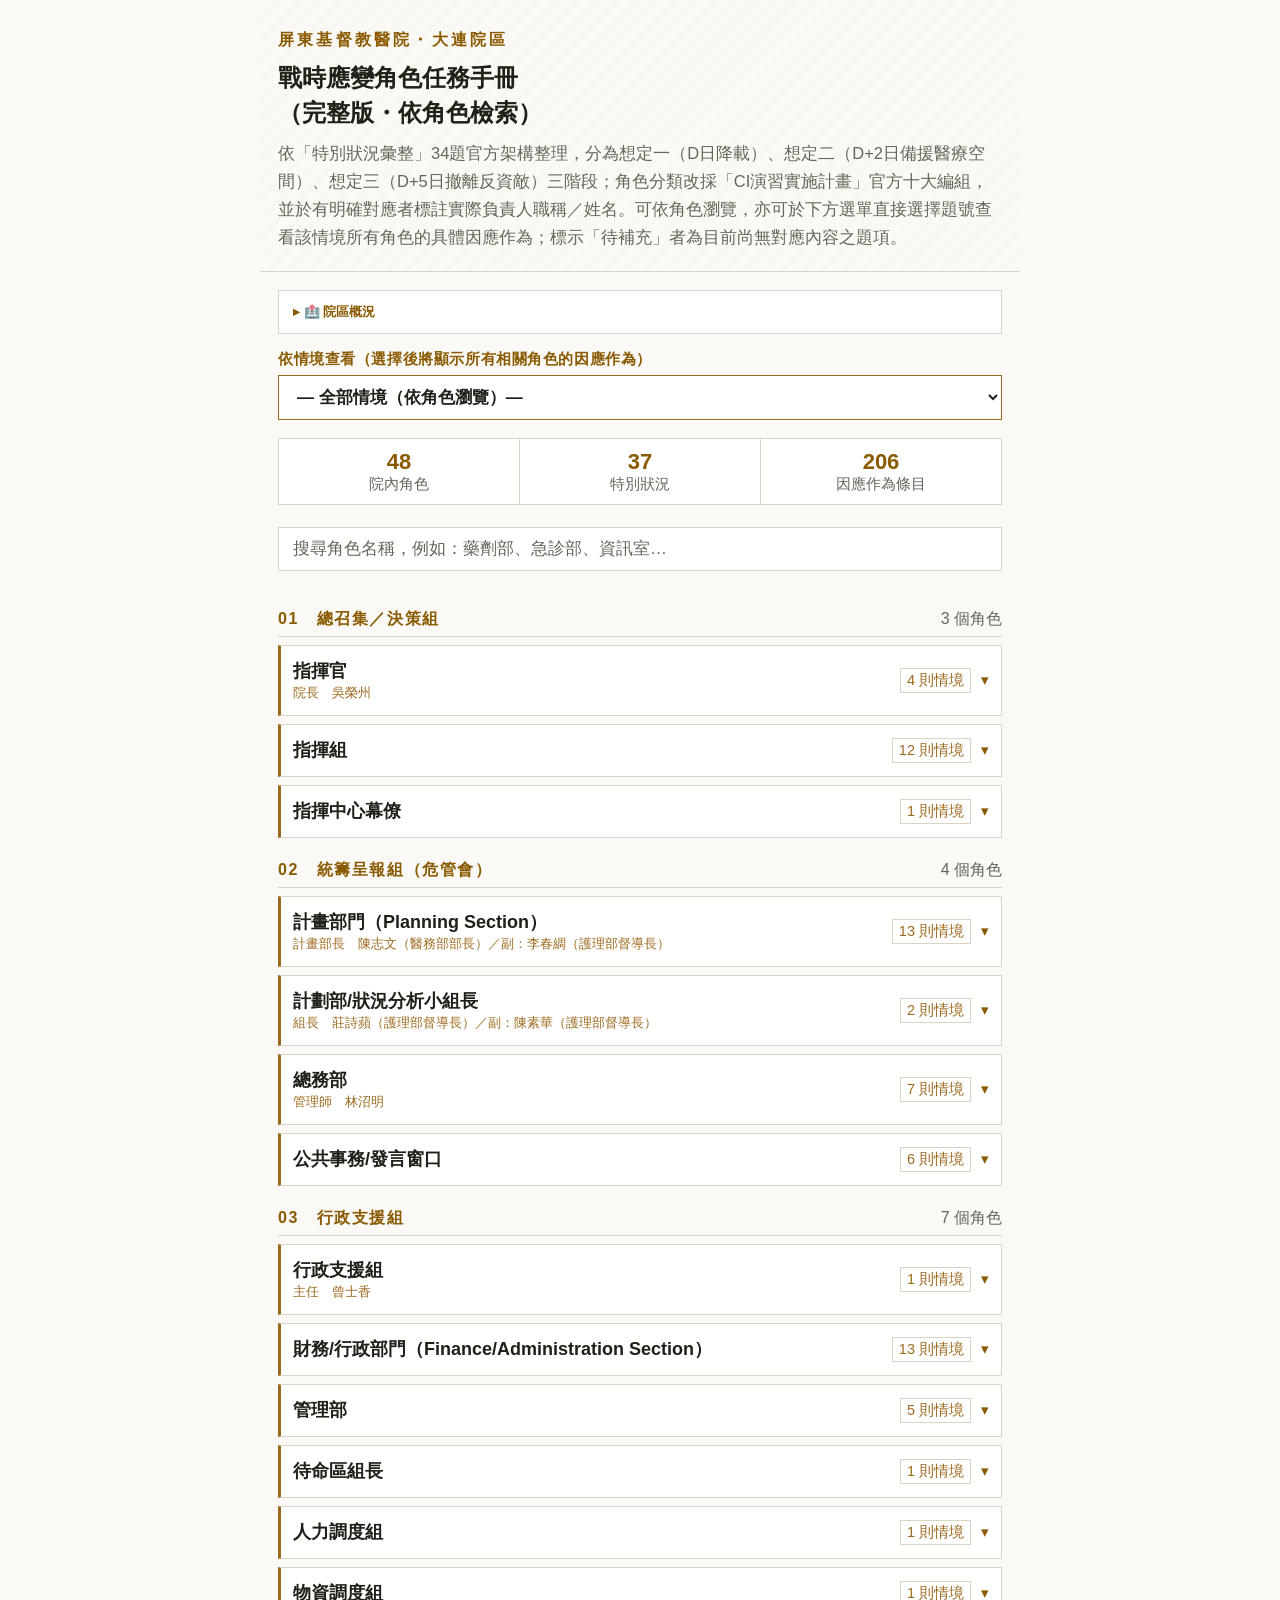
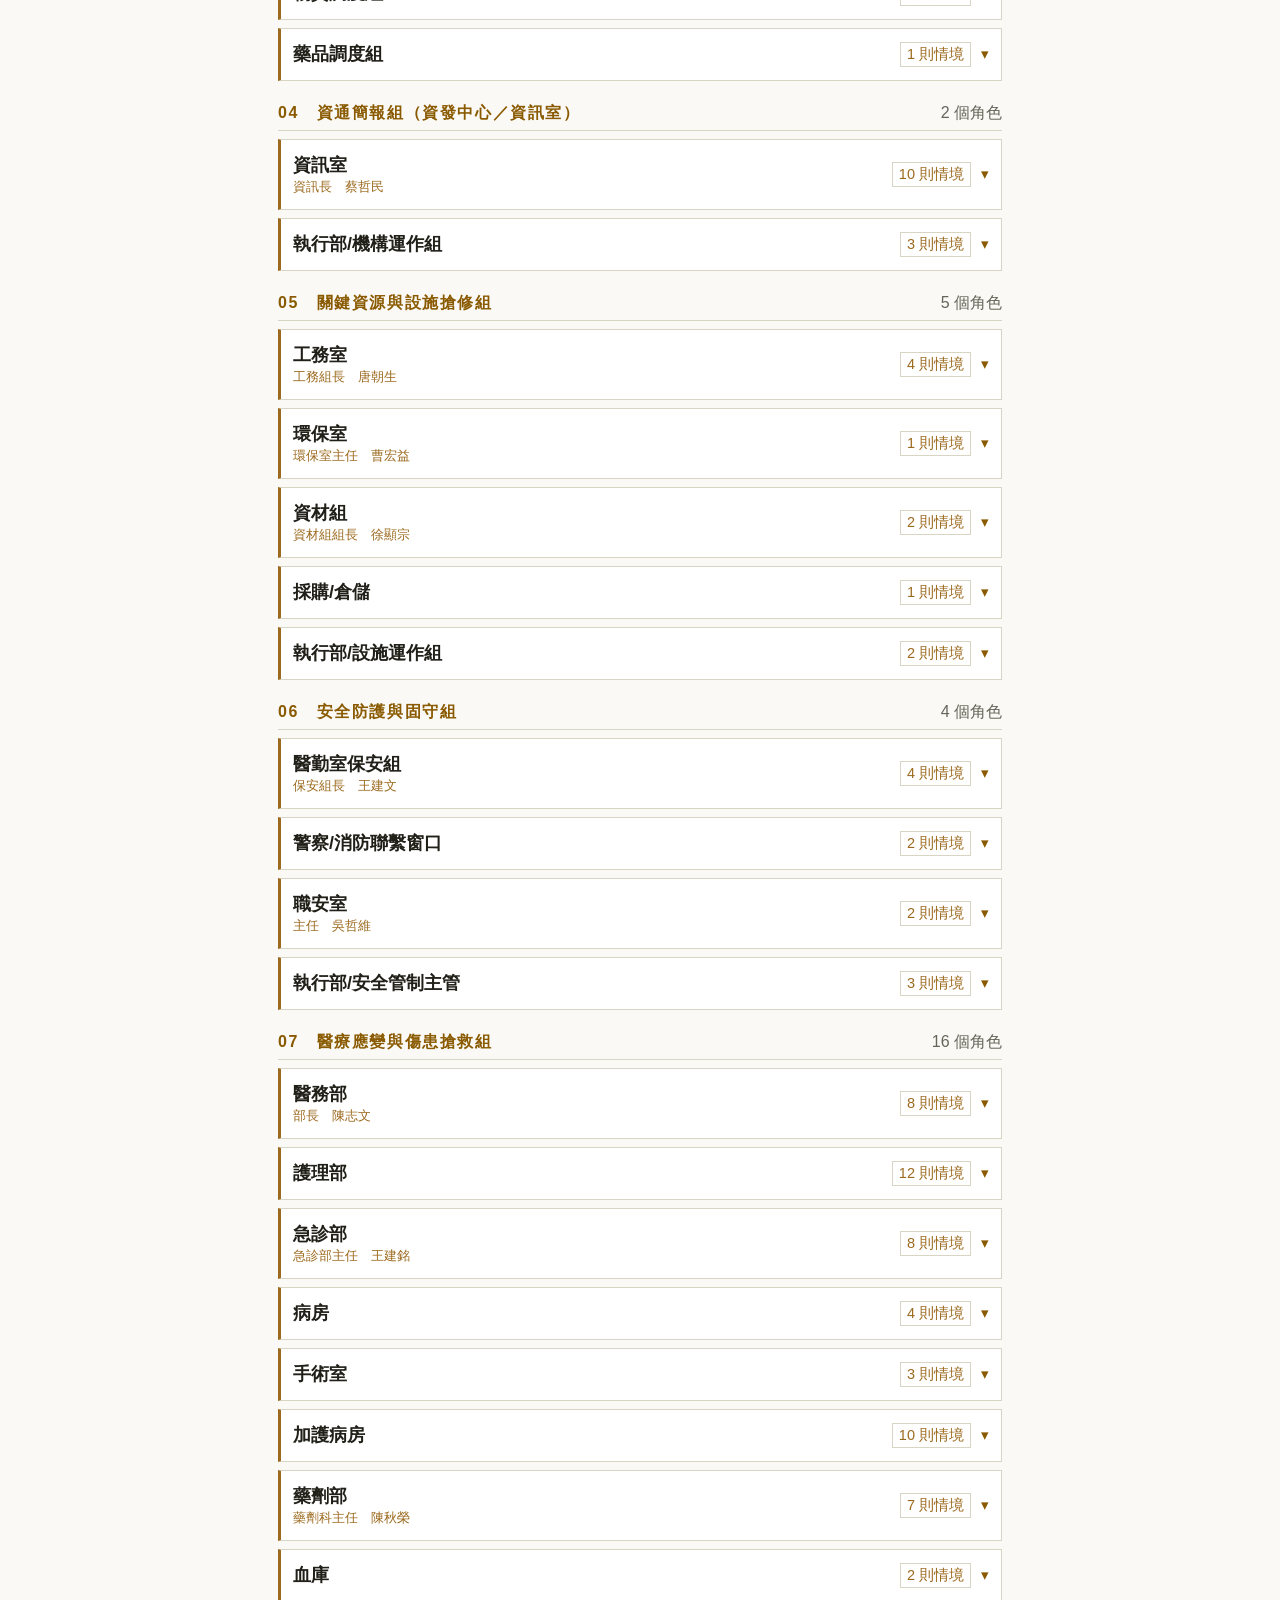
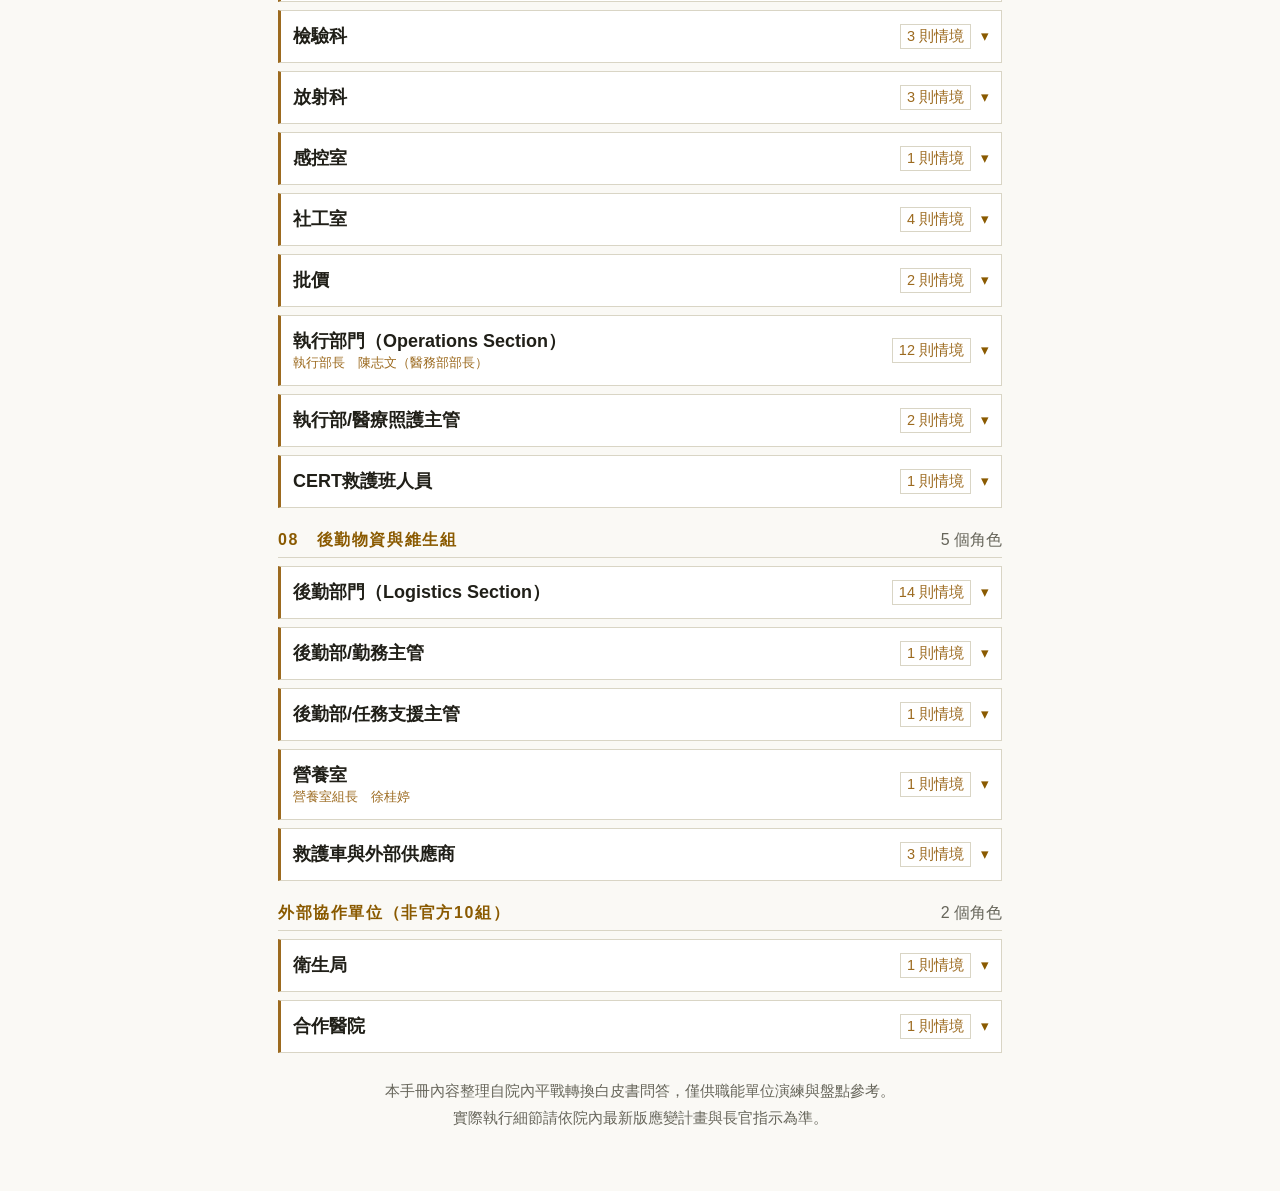
==== index.html @ d0b6aca9 "Add files via upload" ====
<!DOCTYPE html>
<html lang="zh-Hant">
<head>
<meta charset="UTF-8">
<meta name="viewport" content="width=device-width, initial-scale=1.0">
<title>屏基大連院區・戰時應變角色任務手冊（完整版）</title>
<style>
  :root{
    --bg: #faf9f5;
    --panel: #ffffff;
    --panel-2: #f2f0e7;
    --line: #d9d5c5;
    --text: #201f18;
    --text-dim: #66655a;
    --amber: #8a5a00;
    --amber-dim: #9c6a1f;
    --red: #a1382c;
    --chip-text: #ffffff;
  }
  *{box-sizing:border-box;}
  body{
    margin:0;
    background:var(--bg);
    color:var(--text);
    font-family: "Noto Sans TC","PingFang TC","Microsoft JhengHei",sans-serif;
    -webkit-font-smoothing:antialiased;
  }
  .wrap{max-width:760px;margin:0 auto;padding:0 0 60px;}

  header{
    padding:30px 18px 20px;
    border-bottom:1px solid var(--line);
    position:relative;
    overflow:hidden;
  }
  header::before{
    content:"";
    position:absolute; inset:0;
    background: repeating-linear-gradient(135deg, rgba(212,160,23,0.04) 0 2px, transparent 2px 14px);
    pointer-events:none;
  }
  .eyebrow{
    font-size:16px; letter-spacing:.2em; color:var(--amber);
    text-transform:uppercase; font-weight:700; margin-bottom:10px;
  }
  h1{ font-size:24px; line-height:1.45; margin:0 0 8px; font-weight:900; }
  header p{ margin:0; font-size:16.5px; color:var(--text-dim); line-height:1.7; }

  .stats{ display:flex; gap:1px; background:var(--line); margin:18px 18px 22px; border:1px solid var(--line); }
  .stat{ flex:1; background:var(--panel); padding:10px 6px; text-align:center; }
  .stat b{display:block;font-size:22px;color:var(--amber);font-weight:900;}
  .stat span{font-size:14.5px;color:var(--text-dim);}

  .search-bar{ padding:0 18px 16px; }
  .search-bar input{
    width:100%; padding:11px 14px; background:var(--panel); border:1px solid var(--line);
    color:var(--text); font-size:17px; font-family:inherit;
  }
  .search-bar input::placeholder{color:var(--text-dim);}
  .search-bar input:focus{outline:none;border-color:var(--amber-dim);}

  .scenario-picker{ padding:16px 18px 0; }
  .scenario-picker label{
    display:block; font-size:14.5px; font-weight:700; color:var(--amber);
    letter-spacing:.04em; margin-bottom:6px;
  }
  .scenario-picker select{
    width:100%; padding:11px 14px; background:var(--panel); border:1px solid var(--amber-dim);
    color:var(--text); font-size:17px; font-family:inherit; font-weight:700;
  }
  .scenario-picker select:focus{outline:none;border-color:var(--amber);}

  .scenario-banner{
    margin:18px 18px 0; padding:14px 16px; background:var(--panel-2);
    border:1px solid var(--amber-dim); border-left:4px solid var(--amber);
  }
  .scenario-banner .tag{
    display:inline-block; font-size:14.5px; font-weight:900; color:var(--chip-text);
    background:var(--amber); padding:3px 9px; margin-bottom:8px;
  }
  .scenario-banner .title{ font-size:18px; font-weight:900; color:var(--text); margin-bottom:6px; }
  .scenario-banner .desc{ font-size:15.5px; color:var(--text-dim); line-height:1.6; }

  .reminder-box{
    margin:10px 0 14px; padding:10px 12px; background:var(--panel-2);
    border:1px solid var(--red); border-left:4px solid var(--red);
  }
  .reminder-title{ font-size:13px; font-weight:900; color:var(--red); margin-bottom:6px; }
  .reminder-box ul{ margin:0; padding-left:18px; }
  .reminder-box li{ font-size:13px; color:var(--text); line-height:1.6; margin-bottom:4px; }
  .reminder-source{ font-size:11px; color:var(--text-dim); margin-top:6px; font-style:italic; }

  /* Hospital overview */
  details.hospital-overview{
    margin:18px 18px 0; border:1px solid var(--line); background:var(--panel);
  }
  details.hospital-overview summary{
    padding:12px 14px; cursor:pointer; font-size:13px; font-weight:700;
    color:var(--amber); list-style:none; user-select:none;
  }
  details.hospital-overview summary::-webkit-details-marker{ display:none; }
  details.hospital-overview summary::before{ content:"▸ "; }
  details.hospital-overview[open] summary::before{ content:"▾ "; }
  .ho-body{ padding:4px 14px 14px; border-top:1px solid var(--line); }
  .ho-table{ width:100%; border-collapse:collapse; margin-top:10px; }
  .ho-table td{
    font-size:13px; padding:6px 8px; border-bottom:1px solid var(--line);
    vertical-align:top; line-height:1.6;
  }
  .ho-table td:first-child{
    font-weight:700; color:var(--amber); white-space:nowrap; width:88px;
  }
  .ho-source{ font-size:11px; color:var(--text-dim); margin-top:8px; font-style:italic; }
  .contact-box{
    margin:0 0 14px; padding:10px 12px; background:#fffaf0;
    border:1px solid var(--line); border-left:4px solid var(--amber-dim);
  }
  .contact-title{ font-size:13px; font-weight:900; color:var(--amber); margin-bottom:6px; }
  .contact-grid{ display:grid; grid-template-columns:72px 1fr; gap:4px 8px; }
  .contact-grid dt{ font-size:12.5px; color:var(--text-dim); font-weight:700; }
  .contact-grid dd{ margin:0; font-size:13px; color:var(--text); line-height:1.55; }
  .contact-duty{ margin-top:6px; font-size:12.5px; color:var(--text-dim); line-height:1.55; }
  .contact-source{ margin-top:6px; font-size:11px; color:var(--text-dim); font-style:italic; }

  .gap-badge{
    display:inline-block; font-size:10.5px; font-weight:900; color:#fff;
    background:var(--red); padding:1px 6px; margin-left:6px; vertical-align:middle;
  }
  .scenario.gap .scenario-head{ opacity:.75; }


  .cat{ padding:0 18px; }
  .cat-head{
    font-size:16px; font-weight:900; color:var(--amber);
    letter-spacing:.1em; margin:22px 0 8px; padding-bottom:6px;
    border-bottom:1px solid var(--line); display:flex; justify-content:space-between;
  }
  .cat-head .count{color:var(--text-dim); font-weight:400; letter-spacing:0;}

  .roles{display:flex;flex-direction:column;gap:8px;}

  /* Level 1: Role */
  .role{ background:var(--panel); border:1px solid var(--line); border-left:3px solid var(--amber-dim); }
  .role.open{border-left-color:var(--amber);}

  .role-head{
    width:100%; display:flex; align-items:center; gap:10px;
    padding:13px 12px; background:none; border:none; color:var(--text);
    text-align:left; cursor:pointer; font-family:inherit;
  }
  .role-name-wrap{ flex:1; display:flex; flex-direction:column; gap:2px; min-width:0; }
  .role-name{font-size:18px;font-weight:700;}
  .role-leader{ font-size:12.5px; color:var(--amber-dim); font-weight:400; }
  .role-count{
    font-size:14.5px; color:var(--amber-dim); border:1px solid var(--line);
    padding:2px 6px; flex-shrink:0;
  }
  .role.open .role-count{color:var(--amber);border-color:var(--amber-dim);}
  .role-head .chev{ font-size:15px; color:var(--amber); transition:transform .25s; flex-shrink:0; }
  .role.open > .role-head .chev{transform:rotate(180deg);}

  .role-body{ display:none; }
  .role.open > .role-body{ display:block; }
  .role-body-inner{ padding:6px 12px 10px; border-top:1px solid var(--line); display:flex; flex-direction:column; gap:6px; }

  /* Level 2: Scenario */
  .scenario{ background:var(--panel-2); border:1px solid var(--line); }
  .scenario.open{ border-color:var(--amber-dim); }

  .scenario-head{
    width:100%; display:flex; align-items:center; gap:8px;
    padding:9px 10px; background:none; border:none; color:var(--text);
    text-align:left; cursor:pointer; font-family:inherit;
  }
  .scenario-tag{
    display:inline-flex; align-items:center; justify-content:center;
    font-size:14.5px; font-weight:900; color:var(--chip-text); background:var(--amber-dim);
    padding:2px 7px; letter-spacing:.02em; flex-shrink:0; white-space:nowrap;
  }
  .scenario.open .scenario-tag{background:var(--amber);}
  .scenario-title-wrap{ flex:1; min-width:0; }
  .scenario-title{ font-size:16.5px; font-weight:700; color:var(--text); }
  .scenario-head .chev{ font-size:14px; color:var(--amber-dim); transition:transform .2s; flex-shrink:0; }
  .scenario.open .chev{transform:rotate(180deg); color:var(--amber);}

  .scenario-body{ display:none; }
  .scenario.open > .scenario-body{ display:block; }
  .scenario-body-inner{ padding:0 10px 12px; border-top:1px solid var(--line); }

  /* Level 3: content */
  .scenario-desc{ font-size:15.5px; color:var(--text-dim); line-height:1.6; margin:8px 0; }
  .answer{ font-size:16.5px; line-height:1.75; color:var(--text); }
  .answer p{ margin:0 0 8px; }
  .answer strong{ color:var(--amber); font-weight:700; }
  .answer ol, .answer ul{ margin:0 0 8px; padding-left:20px; }
  .answer li{ margin-bottom:4px; }
  .answer hr{ border:none; border-top:1px dashed var(--line); margin:10px 0; }
  .source-note{
    margin:10px 0 2px; padding:8px 10px; background:var(--panel-2);
    border-left:3px solid var(--amber-dim); font-size:12.5px; color:var(--text-dim); line-height:1.6;
  }
  .source-note a{ color:var(--amber); text-decoration:underline; text-underline-offset:2px; }
  .opt-box{
    margin:10px 0 14px; padding:12px 12px; background:#fffaf0;
    border:1px solid var(--line); border-left:4px solid var(--amber);
  }
  .opt-title{ font-size:14px; font-weight:900; color:var(--amber); margin-bottom:8px; }
  details.exec-summary, details.drill-checklist{
    margin:18px 18px 0; border:1px solid var(--line); background:var(--panel);
  }
  details.exec-summary summary, details.drill-checklist summary{
    padding:12px 14px; cursor:pointer; font-size:15px; font-weight:700;
    color:var(--amber); list-style:none; user-select:none;
  }
  details.exec-summary summary::-webkit-details-marker, details.drill-checklist summary::-webkit-details-marker{ display:none; }
  details.exec-summary summary::before, details.drill-checklist summary::before{ content:"▸ "; }
  details.exec-summary[open] summary::before, details.drill-checklist[open] summary::before{ content:"▾ "; }
  .exec-body, .check-body{ padding:4px 14px 16px; border-top:1px solid var(--line); }
  .decision-table{ width:100%; border-collapse:collapse; margin:10px 0; }
  .decision-table th, .decision-table td{
    border-bottom:1px solid var(--line); padding:7px 8px; text-align:left; vertical-align:top;
    font-size:13px; line-height:1.55;
  }
  .decision-table th{ color:var(--amber); font-weight:900; background:var(--panel-2); }
  .check-grid{ display:grid; grid-template-columns:1fr; gap:8px; margin-top:10px; }
  .check-section{ border:1px solid var(--line); padding:9px 10px; background:var(--bg); }
  .check-section h3{ margin:0 0 6px; font-size:14px; color:var(--amber); }
  .check-section label{ display:block; font-size:13px; line-height:1.55; margin:4px 0; }
  @media print{
    details.exec-summary, details.drill-checklist{ break-inside:avoid; }
    .ai-draft, .search-bar, .scenario-picker, .stats{ display:none !important; }
    .check-section input{ transform:scale(1.1); }
  }

  .no-match{ padding:30px 18px; text-align:center; color:var(--text-dim); font-size:17px; display:none; }

  footer{ padding:24px 18px 0; font-size:15px; color:var(--text-dim); text-align:center; line-height:1.8; }
</style>
</head>
<body>
<div class="wrap">

  <header>
    <div class="eyebrow">屏東基督教醫院・大連院區</div>
    <h1>戰時應變角色任務手冊<br>（完整版・依角色檢索）</h1>
    <p>依「特別狀況彙整」34題官方架構整理，分為想定一（D日降載）、想定二（D+2日備援醫療空間）、想定三（D+5日撤離反資敵）三階段；角色分類改採「CI演習實施計畫」官方十大編組，並於有明確對應者標註實際負責人職稱／姓名。可依角色瀏覽，亦可於下方選單直接選擇題號查看該情境所有角色的具體因應作為；標示「待補充」者為目前尚無對應內容之題項。</p>
  </header>

  <details class="hospital-overview">
    <summary>🏥 院區概況</summary>
    <div class="ho-body">
      <table class="ho-table">
        <tr><td>成立</td><td>1953年創立（基督教畢士大診所），1963年於現址建立醫療大樓</td></tr>
        <tr><td>地址</td><td>本院：屏東縣屏東市大連路60號／瑞光院區：建豐路2巷113號</td></tr>
        <tr><td>服務地區</td><td>屏東、高雄</td></tr>
        <tr><td>員工人數</td><td>1,479人</td></tr>
        <tr><td>CI等級</td><td>二級關鍵基礎設施（醫療照護次領域），主管機關：衛生福利部</td></tr>
        <tr><td>建築物</td><td>路加大樓、馬太大樓、馬可大樓、約翰大樓、韓偉大樓、恩慈大樓、瑞光院區（共7棟）</td></tr>
        <tr><td>床位數</td><td>一般病床356床＋特殊病床279床，合計635床</td></tr>
        <tr><td>特殊責任</td><td>核三廠二級核災急救責任醫院；與屏東工業區多家工廠策略聯盟（2023年明揚公司氣爆曾參與傷患救治）</td></tr>
      </table>
      <div class="ho-source">資料來源：115年醫院簡介參考檔、屏基國家關鍵基礎設施醫院安全防護計畫書</div>
    </div>

  <details class="exec-summary" open>
    <summary>主管版一頁決策摘要</summary>
    <div class="exec-body">
      <table class="decision-table">
        <tr><th>時間</th><th>最高目標</th><th>主管決策</th><th>主要責任組</th><th>藥事重點</th></tr>
        <tr><td>D日 0-30分</td><td>確認命令、啟動HICS、降載</td><td>指定指揮官、啟動戰情板、宣布停非急迫服務</td><td>總召集／決策組、計畫部門、執行部門</td><td>藥劑部盤點72小時核心藥、管制藥與冷藏藥</td></tr>
        <tr><td>D日 30分-6小時</td><td>維持急重症與大量傷患量能</td><td>核定反向檢傷、床位清空、對外求援</td><td>醫療應變、後勤物資、行政支援</td><td>急救藥箱前移急診/ICU/手術室，紙本處方待命</td></tr>
        <tr><td>D+2</td><td>地下備援醫療空間可運作</td><td>決定功能區開設、病患移動、輪班與補給節奏</td><td>設施搶修、資通簡報、後勤維生、醫療照護</td><td>B1戰時藥庫、冷藏監測、管制藥雙人點交</td></tr>
        <tr><td>D+5</td><td>撤離、病人交接、反資敵</td><td>核定撤離序、接收院所、設備處置與資料保護</td><td>指揮組、醫療照護、後勤、文件記錄、安全管制</td><td>個人用藥包、管制/冷藏/高警訊藥雙簽交接</td></tr>
      </table>
      <div class="source-note">出處：院內HICS-IV編組名冊、本手冊情境資料；外部依據參考 <a href="https://www.cdc.gov.tw/Category/MPage/6CJ7RCriP1wF4BmtgAhKuA" target="_blank" rel="noopener">衛生福利部疾病管制署「國家衛生指揮中心（NHCC）」</a>、<a href="https://law.moj.gov.tw/LawClass/LawAll.aspx?pcode=L0030010" target="_blank" rel="noopener">全國法規資料庫《管制藥品管理條例》</a>、<a href="https://law.moj.gov.tw/LawClass/LawAll.aspx?pcode=L0030001" target="_blank" rel="noopener">全國法規資料庫《藥事法》</a>。</div>
    </div>
  </details>

  <details class="drill-checklist" open>
    <summary>演練可用查核表</summary>
    <div class="check-body">
      <div class="check-grid">
        <div class="check-section"><h3>指揮與通報</h3>
          <label><input type="checkbox"> 指揮官、發言官、安全官、聯絡官已到位</label>
          <label><input type="checkbox"> HICS已啟動，戰情板與IAP週期已建立</label>
          <label><input type="checkbox"> 對衛生局、EMOC或地方應變中心回報窗口已確認</label>
        </div>
        <div class="check-section"><h3>藥事與醫療</h3>
          <label><input type="checkbox"> 72小時核心藥品、急救藥、抗感染藥與輸液已盤點</label>
          <label><input type="checkbox"> 管制藥品管理人、加鎖櫃、雙人點交與簿冊已啟動</label>
          <label><input type="checkbox"> 冷藏藥溫度監測、備援電力與溫度異常隔離流程已確認</label>
          <label><input type="checkbox"> 紙本處方、手寫藥袋、調劑紀錄與補登流程已演練</label>
        </div>
        <div class="check-section"><h3>地下空間與後勤</h3>
          <label><input type="checkbox"> B1檢傷、ICU、手術、恢復、輕症區與戰時藥庫已標示</label>
          <label><input type="checkbox"> 工作人員休憩、飲水、膳食、如廁、廢棄物與心理支持已配置</label>
          <label><input type="checkbox"> 照明、電力、醫療氣體、資訊與通訊備援已測試</label>
        </div>
        <div class="check-section"><h3>撤離與反資敵</h3>
          <label><input type="checkbox"> 病患分級、轉送優先序、接運區與接收院所清冊已確認</label>
          <label><input type="checkbox"> 個人用藥包、醫療摘要、管制/冷藏藥交接單已備妥</label>
          <label><input type="checkbox"> 重要設備撤離、鎖定、資料清除與雙人簽收流程已完成</label>
        </div>
      </div>
      <div class="source-note">出處：<a href="https://law.moj.gov.tw/LawClass/LawAll.aspx?pcode=L0030010" target="_blank" rel="noopener">全國法規資料庫《管制藥品管理條例》</a>；<a href="https://law.moj.gov.tw/LawClass/LawAll.aspx?pcode=L0030011" target="_blank" rel="noopener">全國法規資料庫《管制藥品管理條例施行細則》</a>；<a href="https://law.moj.gov.tw/LawClass/LawAll.aspx?pcode=L0030001" target="_blank" rel="noopener">全國法規資料庫《藥事法》</a>；<a href="https://www.cdc.gov.tw/Category/ListPage/Iy4X4vj6189dASB07gbivQ" target="_blank" rel="noopener">衛生福利部疾病管制署「疫苗冷運冷藏」</a>；<a href="https://www.cdc.gov.tw/Category/MPage/6CJ7RCriP1wF4BmtgAhKuA" target="_blank" rel="noopener">衛生福利部疾病管制署「國家衛生指揮中心（NHCC）」</a></div>
    </div>
  </details>


  </details>

  <div class="scenario-picker">
    <label for="scenarioSelect">依情境查看（選擇後將顯示所有相關角色的因應作為）</label>
    <select id="scenarioSelect">
      <option value="">— 全部情境（依角色瀏覽）—</option>
    </select>
  </div>


  <div class="stats" id="stats"></div>

  <div class="search-bar">
    <input type="text" id="searchInput" placeholder="搜尋角色名稱，例如：藥劑部、急診部、資訊室…">
  </div>

  <div id="scenarioBanner"></div>
  <div id="content"></div>
  <div class="no-match" id="noMatch">找不到符合的角色，請換個關鍵字試試。</div>

  <footer>
    本手冊內容整理自院內平戰轉換白皮書問答，僅供職能單位演練與盤點參考。<br>
    實際執行細節請依院內最新版應變計畫與長官指示為準。
  </footer>
</div>

<script>
const CATEGORIES = [{"id":"group01","name":"01　總召集／決策組","roles":[{"role":"指揮官","entries":[{"scenario":"1-1","title":"確定降載指令與啟動HICS","desc":"如何確定降載指令與啟動HICS。","group":"想定一：D日（降載與HICS啟動）","html":"<p>在\nHICS（醫院事故指揮系統）架構下，<strong>事故指揮官（由院長擔任）</strong>是全院應變機制的最高決策中樞。</p>\n<p>指揮官要做的事情如下：</p>\n<p><strong>一、 於 30 分鐘內極速確認指令、啟動 HICS 與完成院內通報</strong></p>\n<ol>\n<li>\n<p><strong>查核命令真實性與啟動應變</strong>：接獲主管機關（如屏東縣聯合應變管制中心或衛生局）的降載或撤離要求後，指揮官要優先查核該命令的真實性，確認無誤後，正式下達啟動本院的應變計畫與「病人疏散/重置計畫」。</p>\n</li>\n<li>\n<p><strong>宣告開設臨災應變中心</strong>：立即下令啟動 HICS 架構，成立臨災應變中心，並召集各部門（包含執行部、計畫部、後勤部、行政／財務部）首長與指揮幕僚報到就位。</p>\n</li>\n<li>\n<p><strong>設定最高戰略目標與通報</strong>：於接管指揮權後，透過全院緊急廣播或內部通報系統發布全院動員令，確立當下的最高戰略目標（例如：「優先維持急重症與戰傷收治、執行全院醫療降載」），杜絕群龍無首的狀況，並統籌跨部門之資源盤點與運作。</p>\n</li>\n</ol>\n<p><strong>二、 決策與授權「極限醫療降載」作業</strong>\n雖然實質的病患篩選與公告由執行部（醫療照護主管）操作，但指揮官要賦予明確的戰略授權與指令：</p>\n<ol>\n<li>\n<p><strong>下達病人分級與降載指令</strong>：指揮官要明確指示執行部門（醫務部與護理部）立即展開病患分級造冊作業。</p>\n</li>\n<li>\n<p><strong>授權執行「反向檢傷」與停診</strong>：授權前線醫療團隊打破平時的收治邏輯，實施「反向檢傷」，將病患依據行動能力與照護需求進行分類（如可返家、需安置、一般住院、高度照護）。同時，正式授權並裁示無限期取消所有非緊急門診、醫美排程、常規健檢與非急迫性手術，將資源絕對集中於核心醫療。</p>\n</li>\n<li>\n<p><strong>確立資源運用優先順序</strong>：聽取計畫部門對於「最大疏散病人數量」的精算評估後，指揮官要親自裁定各類別病患的撤離與轉送優先順序，並統籌分配全院的撤離與運輸資源。</p>\n</li>\n</ol>\n<p><strong>三、 統籌 SWEAT-M 關鍵資源盤點、戰情上板與外部呈報</strong></p>\n<ol>\n<li>\n<p><strong>督導 SWEAT-M 關鍵資源盤點</strong>：指揮官要要求計畫部、後勤部與資訊室等單位，針對醫院的 <strong>SWEAT-M</strong> 狀態（包含：<strong>S</strong> 安全保障、<strong>W</strong> 水與廢水、<strong>E</strong> 備援電力與能源、<strong>A</strong> 交通可達性與疏散路線、<strong>T</strong> 電信通訊，以及 <strong>M</strong> 醫療物資）進行全面性的盤點與評估。</p>\n</li>\n<li>\n<p><strong>掌握戰情面板與核定 IAP</strong>：召開行動計畫會議，聽取計畫部（狀況分析小組與資源控管小組）對於全院空床數、降載出院人數、殘存醫護人力及物資缺口的匯報。審視並掌握即時更新的「戰情面板」，據此核定下一個執行週期的「事故行動計畫」。</p>\n</li>\n<li>\n<p><strong>核定對外呈報與緊急求援</strong>：確認各項醫療量能與 SWEAT-M 數據無誤後，督導並授權「聯絡官」或「統籌呈報組」，於規定時限內向屏東縣聯合應變管制中心與衛生局完成量能的初報與續報。若盤點發現關鍵資源（如救護車、血液或醫療氣體）存在嚴重缺口，立即指示聯絡官向外部請求緊急調度與支援。</p>\n</li>\n</ol>\n<p><strong>四、 授權危機溝通與安定民心（指揮官額外關鍵作為）</strong>\n醫療極速降載與強制出院極易引發家屬與民眾恐慌。指揮官要授權「發言人（醫務副院長）」統一對內外發布醫院降載政策、門禁管制及替代就醫流程的聲明，以安定院內病患與社會大眾的民心，並防堵戰時假訊息與恐慌蔓延。</p>","is_gap":false},{"scenario":"2-1","title":"醫療空間移轉指令與院內疏散","desc":"如何確定醫療空間移轉指令，並啟動院內疏散流程。","group":"想定二：D+2日（備援醫療空間啟用）","html":"<p>在\nHICS（醫院事故指揮系統）架構下，<strong>指揮官（由院長擔任）</strong>作為全院的最高決策與指揮中樞，要迅速下達防空指令並確保指揮體系在戰火下持續運作。</p>\n<p>該做的事情如下：</p>\n<p><strong>一、 查核威脅情資並下達防空與空間轉換指令</strong></p>\n<ol>\n<li>\n<p><strong>確認與發布警報</strong>：接獲主管機關的空襲或遠距火力威脅通知後，指揮官要先查核撤離與威脅命令的真實性，隨即正式發布國家級防空警報與全院動員令。</p>\n</li>\n<li>\n<p><strong>設定最高戰略目標</strong>：下達「空間降階防護」指令，明確定義戰時核心醫療功能，並發布最高戰略目標（例如：放棄所有常規醫療、全面準備接收戰傷病患、啟動極限醫療降載與反向檢傷）。</p>\n</li>\n</ol>\n<p><strong>二、 執行「指揮中樞極速地下化」</strong></p>\n<ol>\n<li>\n<p><strong>攜帶避難包轉移</strong>：為確保「指揮權絕對不中斷」，指揮官要在發布警報的\n 10 至 30\n 分鐘內，帶領核心幕僚（安全官、聯絡官、發言官）抓起預先整備的「指揮官避難包」（內含衛星電話、加密無線電、全院實體藍圖及備份硬碟等），循無窗戶的內側安全梯迅速撤離高脆弱區。</p>\n</li>\n<li>\n<p><strong>開設戰時指揮所</strong>：將指揮中心轉移至大連院區地下結構最強固的防空避難核心區（如恩慈大樓\n B1 會議室或 B2\n 空間），並在最短時間內啟動不斷電系統與通訊設備，重新建立指揮與控制能力。</p>\n</li>\n</ol>\n<p><strong>三、 督導 B1 備援空間與五大功能區之開設</strong></p>\n<ol>\n<li>\n<p><strong>下令執行空間轉置</strong>：指揮官要指示執行部與後勤部，將高樓層的醫療功能與物資緊急轉移至安全的地下替代空間。</p>\n</li>\n<li>\n<p><strong>確認功能區落實</strong>：確保地下室五大功能區依計畫確實開設，包含：檢傷行政區（約翰／馬可\n B1）、臨時 ICU（約翰／馬可 B1）、臨時開刀房（韓偉 B1）、恢復室（韓偉\n B1）及輕症病房（路加 B1 停車場），以維持微型戰地醫院的運作量能。</p>\n</li>\n</ol>\n<p><strong>四、 啟動異地備援與防範「無頭狀態」</strong></p>\n<ol>\n<li>\n<p><strong>雙盲備援連線</strong>：指揮官要同步與瑞光院區（或預先簽定協定之外部備援機構）啟動「雙盲備援連線」。約定若大連主院區指揮所不幸遭直接摧毀或失聯達\n 15\n 分鐘，備援應變中心要立即無縫接管全院的資源調度與外聯指揮權，避免群龍無首。</p>\n</li>\n<li>\n<p><strong>授權自動繼承</strong>：若指揮官自身因戰火阻斷無法視事，要確保院內「自動順位繼承機制」生效，由當值最高層級的臨床主管自動接管指揮權。</p>\n</li>\n</ol>\n<p><strong>五、 統籌外部資源協調與危機溝通</strong></p>\n<ol>\n<li>\n<p><strong>外部通聯與求援</strong>：透過聯絡官與地方政府災害應變中心、衛生局及聯合應變指揮中心保持密切聯繫，回報本院撤離進度、備援空間量能，並協調提供所需的軍警防護、車輛及交通路線引導。</p>\n</li>\n<li>\n<p><strong>授權訊息發布</strong>：授權發言官（醫療副院長）統一對外發布醫院降載、防空避難及門禁管制的聲明，以安定院內病患與社會大眾的民心，防堵戰時假訊息與恐慌蔓延。</p>\n</li>\n</ol>\n<hr />\n<p>針對特別狀況2-3「主管機關通知可能發生空襲或遠距火力威脅；本院要啟用B1備援醫療空間及五處功能區」，在\nHICS（醫院事故指揮系統）架構下，<strong>指揮官（由院長擔任）</strong>作為全院的最高決策與指揮中樞，要迅速下達防空指令並確保指揮體系在戰火下持續運作。</p>\n<p>該做的事情如下：</p>\n<p><strong>一、 發布防空警報與確立最高戰略目標</strong></p>\n<ol>\n<li>\n<p><strong>下達警報與動員</strong>：接獲主管機關的空襲或遠距火力威脅通知後，指揮官要立即發布國家級防空警報或動員令。</p>\n</li>\n<li>\n<p><strong>設定戰略目標</strong>：於接管指揮權的10分鐘內，透過全院緊急廣播發布第一道動員令，確立當下的最高戰略目標（例如：「放棄所有常規醫療，全面準備接收戰傷病患」），杜絕群龍無首導致的黃金搶救期流失。</p>\n</li>\n</ol>\n<p><strong>二、 執行「指揮中樞瞬間地下化」</strong></p>\n<ol>\n<li>\n<p><strong>攜帶避難包極速轉移</strong>：為確保「指揮權絕對不中斷」，指揮官要在發布警報的\n 10 分鐘內，帶領 HICS\n 核心幕僚（安全官、聯絡官、發言官），抓起預先整備定檢的「指揮官避難包」（內含衛星電話、加密無線電、全院實體藍圖及備份硬碟等），循無窗戶的內側安全梯，迅速轉移至地下防空避難核心區（如大連院區地下二樓\n B2 或恩慈大樓 B1 會議室）開設戰時指揮所。</p>\n</li>\n<li>\n<p><strong>指揮所硬體瞬間啟動</strong>：抵達地下指揮所後，要於 3\n 分鐘內啟動獨立不斷電系統，架設白板與情資看板，確保通訊天線延伸至無遮蔽區，重新建立指揮與控制能力。</p>\n</li>\n</ol>\n<p><strong>三、 督導 B1 備援空間與五大功能區開設</strong>\n下令指示執行部與後勤部執行「空間降階防護」，將高樓層核心醫療轉移至地下室，並確保地下一樓的五大備援醫療功能區確實開設運作。包含：約翰/馬可大樓\nB1 的檢傷行政區與臨時 ICU 病房、韓偉大樓 B1\n的臨時開刀房與恢復室，以及路加大樓 B1\n的輕症病房，以維持微型戰地醫院的醫療量能。</p>\n<p><strong>四、 啟動網狀異地備援與防範「無頭狀態」</strong></p>\n<ol>\n<li>\n<p><strong>雙盲備援連線</strong>：同步與瑞光院區（或預先簽定協定之外部備援機構）啟動「雙盲備援連線」。明確約定若大連主院區指揮所不幸遭直接摧毀或失聯達\n 15 分鐘，備援應變中心要立即無縫接管全院的外聯與資源調度權。</p>\n</li>\n<li>\n<p><strong>自動順位繼承機制</strong>：若指揮官自身因戰火阻斷或遇襲無法視事，要授權啟動院內「HICS\n 自動順位繼承機制」，由當值最高層級的臨床主管（如急診部主任、重症醫學部主任或外科部主任）在\n 5 分鐘內依法自動接管指揮權，確保決策鏈不中斷。</p>\n</li>\n</ol>\n<p><strong>五、 統籌外部資源協調與授權危機溝通</strong></p>\n<ol>\n<li>\n<p><strong>外部對接與求援</strong>：作為醫院與外部（如衛福部、國防部、衛生局、消防局）的唯一官方聯繫窗口，透過聯絡官請求必要的外部資源支援（如協調軍方運補車輛或血液調度）。</p>\n</li>\n<li>\n<p><strong>授權訊息發布</strong>：授權發言官（公關官／醫療副院長）統一對外及對媒體發布醫院降載、防空避難及門禁管制的聲明，以安定院內病患與社會大眾的民心，並防堵戰時假訊息與恐慌蔓延。</p>\n</li>\n</ol>","is_gap":false},{"scenario":"3-1","title":"確認撤離命令並啟動撤離流程","desc":"如何確認撤離命令並啟動撤離流程。","group":"想定三：D+5日（撤離與反資敵作業）","html":"<p>此時醫院面臨將醫療量能外移與大批病患疏散的重大戰略決策。</p>\n<p>在\nHICS（醫院事故指揮系統）架構下，<strong>事故指揮官（由院長擔任）</strong>作為應變機制的大腦與最高決策者，要承上啟下、領導應變團隊並下達決策。該做的事情如下：</p>\n<p><strong>一、 查核撤離命令真實性與啟動應變機制</strong></p>\n<ol>\n<li>\n<p><strong>查核與啟動</strong>：接獲主管機關（如衛生局）的撤離或分流要求後，指揮官要優先<strong>查核撤離命令的真實性</strong>，確認無誤後，正式下達啟動本院的「病人疏散計畫」與「病人重置計畫」。</p>\n</li>\n<li>\n<p><strong>確立最高戰略目標</strong>：評估事件種類與影響範圍，宣告醫院進入緊急狀態，並為此次撤離行動制定最高戰略目標與安全原則。同時，評估是否需要啟動適當的醫療或技術專家來協助事件評估。</p>\n</li>\n</ol>\n<p><strong>二、 召開決策會議與下達病人分級指令</strong></p>\n<ol>\n<li>\n<p><strong>召開行動計畫會議</strong>：迅速召集指揮幕僚（安全官、聯絡官、發言人）及四大部門組長（執行、計畫、後勤、行政／財務）召開危機決策小組會議，聽取各組長報告以掌握最新狀況，並核定「事故行動計畫」。</p>\n</li>\n<li>\n<p><strong>下達病人分級與降載指令</strong>：明確指示執行部門（醫務部與護理部等）立即展開病患分級造冊作業。依據病情將病人分類為：行動方便可提早出院者、需扶持安置者、一般臥床病人、以及需高度照護的危急/加護病患，並下令優先辦理輕症病患的緊急出院以快速降載。</p>\n</li>\n</ol>\n<p><strong>三、 確立資源運用優先順序與統籌疏散量能</strong></p>\n<ol>\n<li>\n<p><strong>裁定疏散優先順序</strong>：根據醫療照護組的回報與反向檢傷結果，指揮官要親自裁定各類別病患的撤離與轉送優先順序。</p>\n</li>\n<li>\n<p><strong>分配撤離資源</strong>：聽取計畫部門（狀況分析組）對於「最大疏散病人數量」的精算與評估報告後，指揮官負責統籌並分配全院的撤離與運輸資源（包含救護車、搬運人力與隨車醫療物資），確保資源分配符合最高效益。</p>\n</li>\n</ol>\n<p><strong>四、 對外協調聯繫與危機溝通</strong></p>\n<ol>\n<li>\n<p><strong>對接主管機關與接收醫院</strong>：指揮官要透過「聯絡官（行政副院長）」與外部機關（如縣市聯合應變中心、衛生局及區域聯防醫院）保持密切溝通，確認外部接收量能與支援協定，甚至請求大眾運輸車輛或救護車的外部支援。</p>\n</li>\n<li>\n<p><strong>授權對外發言與防堵恐慌</strong>：授權「發言人（醫務副院長）」或公關官統一對大眾與媒體發布醫院的疏散現況、撤離原因與轉送安置進度。確保正確的訊息傳達給媒體，防堵假訊息與家屬恐慌。</p>\n</li>\n</ol>\n<p><strong>五、 監控事態發展、損害控管與安全裁決</strong></p>\n<ol>\n<li>\n<p><strong>維護人員安全與損害控管</strong>：配合「安全官」持續檢視疏散路線與集結點的安全性，防止事態擴大。若撤離過程中遭遇外部攻擊威脅加劇或環境極度危險，指揮官需依據安全官建議，行使「中止權」，暫停撤離行動或改為就地掩蔽。</p>\n</li>\n<li>\n<p><strong>決定任務終止與復原</strong>：在所有指定病患安全撤離、醫療量能重置完成後，由指揮官視狀況解除特別狀態，決定災難救援或撤離行動的終止，並指示各部門轉入災後復原與歸建階段。</p>\n</li>\n</ol>\n<p>指揮官如何決定優先疏散名單？</p>\n<p>戰時血液短缺時，如何啟動「活體血庫」？</p>\n<p>在斷網狀態下，傳令兵機制如何運作？</p>","is_gap":false},{"scenario":"3-2","title":"撤離工作分組","desc":"撤離計畫之工作分組－人員分組－後勤分組。","group":"想定三：D+5日（撤離與反資敵作業）","html":"<p>當本院（屏東基督教醫院大連院區）接獲軍方及縣市聯合應變管制中心預警，確認醫院所在區域即將進入「主戰區」，且指揮中心下達啟動\n<strong>HICS 第三階段「全面撤離與量能重置」</strong> 的預防性撤離命令時 ：</p>\n<p>本院 <strong>HICS 事故指揮官 A0（吳榮州院長）</strong>\n將作為全院應變機制的「最高決策大腦」 ，打破承平時期的常規行政程序，採取極具軍事化與扁平化的應變決策\n。指揮官將立即攜手核心幕僚（安全官、聯絡官、發言人、醫療專家）\n採取以下<strong>七大範疇之具體生存應變與戰略裁決作為</strong>，死守高屏醫療韌性底線：</p>\n<p>一、 第一階段：查核命令真實性，發布全院動員令</p>\n<p>在戰爭迷霧與灰色地帶衝突中，敵方極易利用「假訊息」或「電子戰」散布假撤離命令以瓦解我方防線\n。因此，指揮官接獲通知後的首要任務是核實情資：</p>\n<ol>\n<li>\n<p><strong>實施指令真實性金鑰核對</strong>： 指揮官（吳榮州院長）要立即指示聯絡官（黃雅芳行政副院長） ，透過加密之備援通訊設備（如低軌衛星電話或專用 UHF／VHF 無線電） ，與中央聯合應變中心、衛福部、縣市衛生局及作戰區進行安全金鑰雙重核對，<strong>絕對核實預防性撤離指令的真實性</strong> 。</p>\n</li>\n<li>\n<p><strong>發布最高安全警戒與啟動應變</strong>： 確認指令無誤後，正式下達啟動本院「病人疏散計畫」與「病人重置計畫」 。指示總機（直撥※9）對全院發布緊急廣播與動員令 ，宣告本院進入戰時極限應變狀態 。</p>\n</li>\n</ol>\n<p>二、 執行「指揮中樞瞬間地下化」與落實 command 繼承防呆</p>\n<p>為防範大連院區常規行政大樓（高樓層及玻璃帷幕脆弱區）在撤離初期遭遇直接火力打擊\n指揮官要親自帶隊實施「狡兔三窟」的指揮轉移：</p>\n<ol>\n<li>\n<p><strong>10分鐘極速垂直轉移</strong>： 指揮官與 HICS 核心幕僚攜帶預先整備定檢的<strong>「指揮官避難包」</strong>（內含衛星電話、加密無線電、全院實體藍圖、高階員工名冊及含有重要資料備份之加密硬碟） ，循無窗之內側安全梯，於 10 分鐘內轉移至結構最強固的地下避難核心區開設戰時 EOC（<strong>恩慈大樓 B1 會議室</strong>，必要時轉移至 B2 地下總指揮所） 。</p>\n</li>\n<li>\n<p><strong>啟動瑞光院區「雙盲異地備援」與自動順位繼承</strong>： - 在地下指揮所啟動 UPS 後，立即與<strong>瑞光院區 7F 備援指揮所</strong>啟動連線 。 - 明確宣告：若大連院區指揮所因不可抗力遭毀損或失聯達 15 分鐘，依法由瑞光院區副指揮官，或依序由當值最高臨床主管（急診部主任、重症醫學部主任、外科部主任，或夜間最高階護理督導）<strong>自動依法接管指揮權、穿上指揮官紅背心</strong>，確保決策鏈絕不斷鏈 。</p>\n</li>\n</ol>\n<p>三、 主持「撤離行動會議」，重組戰術編組與分散風險重置</p>\n<p>指揮官立即在地下前進指揮所召開緊急會議 ，對各部門下達戰術重構指令：</p>\n<ol>\n<li>\n<p><strong>重組執行部門為雙軌戰術編組</strong>： 下令將執行部長 O0（醫務部陳志文部長） 麾下的一線醫事與後勤力量，當場拆分為兩大專責班子 ： - <strong>【撤離準備組】</strong>：主導病患反向檢傷、分級造冊、與目標醫院交接，並調配撤離交通載具 。 - <strong>【持續照護組】</strong>：死守留在院內尚未登車之重症患者，維持生命跡象直至其坐上轉運車 。</p>\n</li>\n<li>\n<p><strong>貫徹「分散風險原則」點對點轉銜</strong>： 指揮官指示聯絡官，配合地方衛生局與高屏區 EOC 規劃，將本院（重度級急救責任醫院）撤出之病患 ，<strong>分散後送至安全重置區的中度級、一般級急救責任醫院（如協定聯防之衛生福利部屏東醫院、寶建醫院、安泰醫院）或臨時開設之第二型急救站進行重置</strong> ，避免撤往單一重度責任醫院造成該院量能瞬間崩潰，死守區域重大傷病患處置能量 。</p>\n</li>\n</ol>\n<p>四、 簽發最冷酷之「反資敵」封存與銷毀命令</p>\n<p>在主戰區炮火逼近、且撤離時間極為有限的情況下，大型、高耗能且無法在數小時內物理拆裝轉移的精密醫療設備（如大型中央血液透析機、高階多切面\nCT、MRI 及核心伺服器主機），極易在撤離後落入敵手 。</p>\n<ol>\n<li>\n<p><strong>下達實體斷電與物理鎖固令</strong>： 指揮官會同工務室（設施運作 O2）與資訊室（機構運作 O5） ，對大連院區內無法搬運的精密醫療設備下達<strong>強制斷電、切斷維生管線及機械物理鎖固</strong>之命令 。</p>\n</li>\n<li>\n<p><strong>簽署「戰時資產反資敵銷毀法律簽證書」</strong>： 由指揮官及法律訴求小組長 F3（職安室主任 杜傳榮）共同簽署法律簽證 ，授權資通人員<strong>對核心硬碟、高機密患者個資晶片執行「物理實體砸毀/銷毀」</strong> 。此法律簽證書將妥善放入指揮官 Go-Bag 隨身攜帶，作為災後向國家申報戰損與保險理賠之法定唯一憑證 。</p>\n</li>\n</ol>\n<p>五、 協調跨部會後勤動員與三大轉運區分流管制</p>\n<ol>\n<li>\n<p><strong>極限動員本院與外部簽證載具</strong>： 指揮官下令後勤部長 L0（總務部 許慧莉） 啟動全車隊徵用，動員本院現有救護車 4 輛、中巴 4 輛、行政車 6 輛 ；同時指示聯絡官向縣市聯合應變中心<strong>爭取外部簽證支援救護車 2 輛與大眾中巴接駁載具</strong> 。</p>\n</li>\n<li>\n<p><strong>核定實施「三大接運疏散區」動線硬管制</strong>： 為避免上百名撤離人員在院外發生致命踩踏，指揮官核定實施嚴格的車道與人流分流 ： - <strong>【救護車專區（急診室大門出口）】</strong>：專供第四類高度照護（危急）及第三類臥床病患垂直轉移上車 。 - <strong>【私人車專區（恩慈大樓旁車道）】</strong>：專供第二類有家屬接送之需扶持安置病患 。 - <strong>【大眾接駁車專區（醫院門診大廳大門出口）】</strong>：供大眾中巴集結轉運第一類輕症及可返家病患 。 - 指示安全管制組（保安組）實施「硬邊界防護」 ，驅離任何阻礙上述生命通道的違停車輛，必要時請武裝警察協防 。</p>\n</li>\n</ol>\n<p>六、 指導計畫部死守「人藥一對一隨行」與「病歷隨車轉移」</p>\n<p>指揮官要確保病患在轉運至接收醫院時不會發生醫療資訊斷鏈 ：</p>\n<ol>\n<li>\n<p><strong>命令病歷與藥物防水綁定</strong>： 督導計畫部長 P0（陳志文部長（醫務部部長））與文件紀錄組 ，強制要求各病房與藥師，將病患專屬之 72 小時用藥、手工轉診單、病歷摘要、用藥處方箋及檢驗報告，<strong>統一裝入密封防水、防潮之病歷夾鏈袋中，並強制物理綁定（如貼上或綁好）於病患之擔架或推床旁</strong>，實施「人藥隨行一對一配對」上車 。</p>\n</li>\n<li>\n<p><strong>不帶單盲派補給</strong>： 指示資材組與藥劑科不等待前線醫師開單 ，直接將大量「戰備急救箱」、管制麻醉藥、破傷風疫苗與血庫 O 型全血隨隨車運送 ，充實接收點初期之戰鬥庫存 。</p>\n</li>\n</ol>\n<p>七、 授權官方發言人實施「輿論認知防禦」，確保撤離途中「安全中止權」</p>\n<ol>\n<li>\n<p><strong>發布權威澄清，反制認知戰</strong>： 授權發言人 A1（醫療副院長 劉思源） 統一官方發言窗口 。迅速發布澄清新聞稿：<em>「本院因應軍事預警，正與衛生局點對點實施核心醫療能量之預防性轉置，所有在院重症病患皆由隨車醫師護理師妥善守護，本院非停診，請家屬與社會大眾勿聽信敵方癱瘓之錯假訊息」</em> 。</p>\n</li>\n<li>\n<p><strong>授權安全官行使「安全中止權」</strong>： 指揮官明確授權安全官 A2（職安室主任 杜傳榮） ：在撤離實體轉運過程中，若突然遭遇敵方無人機蜂群襲擾、防空警報大作或周邊爆炸，安全官有權<strong>立即叫停撤離行動</strong>，強令前線人員就地進入無窗「核心內筒」或 B1 避難空間，待威脅排除後方能恢復轉運 。</p>\n</li>\n</ol>","is_gap":false}],"reminders":["回答需明確說明：掌握哪些情資、下達哪些決策、由誰執行、多久回報。","須備妥「2分鐘簡版」與「詳細版」雙講稿，因應長官巡視與委員深問的不同需求。"],"reminder_source":"柯執行長CI演習指導事項","leader":"院長　吳榮州","leader_source":"屏東基督教醫院CI演習實施計畫_0624_編組表修訂版"},{"role":"指揮組","entries":[{"scenario":"1-2","title":"核心醫療維持與對外公告","desc":"如何決定醫院需維持之核心醫療功能、暫停哪些業務，並如何回報衛生局及公告民眾。","group":"想定一：D日（降載與HICS啟動）","html":"<p>HICS\n<strong>指揮組（總召集與決策組）</strong>\n作為最高決策中樞，要同時應對「輿論戰（假訊息反制）」與「資訊戰（系統降級應變）」，確保醫院營運與醫療核心功能不受影響。該做的事情如下：</p>\n<p><strong>一、 事故指揮官（院長）：下達最高決策與啟動備援機制</strong></p>\n<ol>\n<li>\n<p><strong>下達系統降級決策</strong>：接獲資訊系統異常（如掛號、批價、檢驗系統延遲）之回報後，指揮官要迅速評估狀況。若判定為系統超載或遭受惡意網路攻擊，應立即下達決策，<strong>啟動「全院當機處理機制」與「紙本降級作業」</strong>，指示各單位全面改採紙本與離線流程，以確保核心醫療服務持續運作。</p>\n</li>\n<li>\n<p><strong>統籌跨部門資安應處</strong>：指揮並授權資訊室與各部門，進行資安事件分級、隔離阻斷與資料保護作業，並核定核心系統（如\n HIS、PACS）的復原優先順序。</p>\n</li>\n</ol>\n<p><strong>二、 發言官（醫療副院長）：反制假訊息與統一危機溝通</strong></p>\n<ol>\n<li>\n<p><strong>即時闢謠與發布澄清聲明</strong>：針對社群媒體流傳之「停診、缺藥、遭攻擊或拒收病人」等不實謠言，發言官要立即彙整院內真實的醫療量能與藥品庫存數據，撰擬澄清新聞稿。經指揮官核定後，<strong>作為唯一官方窗口統一對外發布，積極反制假訊息</strong>，以穩定民心並防堵不當消息蔓延。</p>\n</li>\n<li>\n<p><strong>輿情監測與就醫資訊引導</strong>：督導公關及資源發展中心，持續監測電視、網路社群及民眾回應之輿情。同時，針對系統延遲造成的影響，對外公告「就醫替代流程（如紙本掛號、門急診分流）」，降低民眾因等待或資訊不透明產生的恐慌。</p>\n</li>\n</ol>\n<p><strong>三、 聯絡官（行政副院長）：對接主管機關與外部支援</strong></p>\n<ol>\n<li>\n<p><strong>落實法定通報與外部協調</strong>：針對遭遇的資安異常與假訊息事件，聯絡官要將狀況迅速通報衛生局及相關主管機關（如資安通報），並擔任院外聯繫的單一窗口。</p>\n</li>\n<li>\n<p><strong>協調協力廠商與聯防資源</strong>：緊急聯繫外部資訊廠商或資安專家到院協助搶修與鑑識。若因資訊癱瘓導致部分檢查或處置受限，要與區域聯防醫院或\n EOC（緊急醫療應變中心）協調必要的病患轉銜或支援事宜。</p>\n</li>\n</ol>\n<p><strong>四、 安全官（職安室主任）：防範實體與資安複合危害</strong></p>\n<ol>\n<li>\n<p><strong>監控實體安全與防範滋擾</strong>：評估假訊息與系統大當機是否引發候診區病患與家屬的焦躁不滿，甚至引發群眾滋擾或醫療暴力。必要時，<strong>建議指揮官與安全管制組（保安組）提升門禁級別</strong>，以保護前線員工與病患的人身安全。</p>\n</li>\n<li>\n<p><strong>督導資訊保護與適法性</strong>：在系統異常與大量啟用紙本作業的混亂期間，確保病患個資與機密資料未遭外洩，並協同法律訴求小組，準備因系統延遲可能衍生的醫療爭議或求償問題的應對。</p>\n</li>\n</ol>","is_gap":false},{"scenario":"1-6","title":"SWEAT-M關鍵資源盤點","desc":"本院如何進行關鍵資源（SWEAT-M表格）盤點，並將資料彙整於戰情面板並回報指揮中心。","group":"想定一：D日（降載與HICS啟動）","html":"<p>接獲主管機關要求進入戰時醫療整備並限時回報各項量能，本院<strong>指揮組（總召集與決策組）</strong>作為\nHICS（醫院事故指揮系統）的最高決策中樞，該做的事情如下：</p>\n<p><strong>一、 啟動 HICS 並接掌最高指揮權（事故指揮官／院長）</strong></p>\n<ol>\n<li>\n<p><strong>宣告開設臨災應變中心</strong>：指揮官接獲主管機關狀況下達後，要立即下令啟動\n HICS\n 架構，成立臨災應變中心，並召集各部門（執行、計畫、後勤、行政／財務）幹部報到就位。</p>\n</li>\n<li>\n<p><strong>最高戰略決策下達</strong>：核定戰時醫療整備的整體方向、範圍與安全原則。設定如「優先維持急重症與戰傷收治、執行全院醫療降載」等最高戰略目標，並統籌跨部門之資源盤點與運作。</p>\n</li>\n</ol>\n<p><strong>二、 外部對接與協調呈報（聯絡官／行政副院長）</strong></p>\n<ol>\n<li>\n<p><strong>擔任唯一官方聯繫窗口</strong>：聯絡官要擔任醫院與衛生局、警消、軍方、合作聯防醫院及各類設備物資供應商等外部機關的主要協調窗口。</p>\n</li>\n<li>\n<p><strong>督導限時回報作業</strong>：協同「統籌呈報組（危管會）」，確保計畫部與各組盤點出的「床位、人力、急診、手術、救護車、物資藥材」等精確數據，能順暢對接主管機關，並於規定的時限內完成初報與續報。</p>\n</li>\n</ol>\n<p><strong>三、 危機溝通與訊息發布（發言官／醫療副院長）</strong></p>\n<ol>\n<li>\n<p><strong>統一對內外發言</strong>：負責統一對內外的訊息發布，避免戰前因假訊息或資訊不對稱而引發社會大眾與院內員工的恐慌。</p>\n</li>\n<li>\n<p><strong>媒體與家屬溝通管理</strong>：制定媒體區的管制規範及家屬詢答原則。針對醫療功能降載、停止常規醫療排程或轉院安置等重大變革，迅速擬定新聞稿或說明資料並對外公布。</p>\n</li>\n</ol>\n<p><strong>四、 全院安全監測與風險防護（安全官／職安室主任）</strong></p>\n<ol>\n<li>\n<p><strong>風險評估與監控</strong>：負責確認員工、病人及訪客的安全，持續評估戰時整備期間人員、設施與環境可能遭受的危害，並向指揮官提出安全維護建議。</p>\n</li>\n<li>\n<p><strong>確保管制與演習安全</strong>：完成演習與整備期間的安全檢核、管制區劃定及中止條件設定；若發現有危及參演或應變人員安全之不當行動，隨時建議停止。</p>\n</li>\n</ol>\n<p><strong>五、 提供專業決策支援（醫療／技術專家）</strong></p>\n<ol>\n<li><strong>專業諮詢對接</strong>：聯繫院內外專家（如感染管制、放射、血庫、藥品及備援空間等領域專家），為指揮官提供戰備資源調度、醫療核心維持與設施轉置上的專業建議，確保醫療應變決策準確無誤。</li>\n</ol>","is_gap":false},{"scenario":"2-1","title":"醫療空間移轉指令與院內疏散","desc":"如何確定醫療空間移轉指令，並啟動院內疏散流程。","group":"想定二：D+2日（備援醫療空間啟用）","html":"<p>這代表醫院正面臨極端戰爭威脅，高樓層與玻璃帷幕建築極易受飛彈震波波及而成為致命弱點。</p>\n<p>在 HICS（醫院事故指揮系統）架構下，<strong>指揮組</strong>作為全院的決策與指揮中樞，要立即啟動「空間降階防護」、「指揮中樞地下化」及「備援醫療空間開設」等平戰轉換戰略。指揮組各關鍵角色要做的事情如下：</p>\n<p><strong>一、 事故指揮官（院長）：下達防空指令與指揮權地下化</strong></p>\n<ol>\n<li>\n<p><strong>下達防空與空間轉換指令</strong>：接獲空襲或遠距火力威脅通知後，指揮官要立即發布國家級防空警報或動員令，並下令執行部門全面啟用逃生圖內地下一樓備援醫療空間。</p>\n</li>\n<li>\n<p><strong>指揮中樞極速地下化轉移</strong>：為確保「指揮權絕對不中斷」，指揮官要在發布警報的\n 10 至 30\n 分鐘內，帶領核心幕僚抓起預先整備的「指揮官避難包（Go-Bag，內含衛星電話、無線電、院區實體藍圖等）」，循無窗戶的內側安全梯，迅速從高樓層轉移至大連院區地下結構最強固的防空避難核心區（如恩慈大樓\n B1 會議室）設立指揮中心。</p>\n</li>\n<li>\n<p><strong>啟動異地雙盲備援</strong>：同步與瑞光院區（或簽署協定之外部機構）啟動「雙盲備援連線」。約定若大連主院區指揮所遭直接摧毀或失聯達\n 15 分鐘，備援應變中心要立即無縫接管全院外聯與資源調度權。</p>\n</li>\n<li>\n<p><strong>決策啟用五處 B1\n 功能區</strong>：指示各部門確實依計畫於指定位置開設五大功能區：檢傷行政區（約翰、馬可\n B1）、臨時 ICU（約翰、馬可 B1）、臨時開刀房（韓偉 B1）、恢復室（韓偉\n B1）及輕症病房（路加 B1），並確保醫療核心功能持續運作。</p>\n</li>\n</ol>\n<p><strong>二、 安全官（職安室主任）：監控疏散安全與就地掩蔽</strong></p>\n<ol>\n<li>\n<p><strong>確認避難安全與管制</strong>：安全官要確認 B1\n 備援醫療空間的安全條件是否充足，並監督疏散動線、集結區以及樓梯間、電梯口等關鍵通道的管制點是否落實。</p>\n</li>\n<li>\n<p><strong>指導高樓層「就地掩蔽」</strong>：針對高樓層加護病房或洗腎中心等因維生儀器無法立即下樓的重症病患，指導醫護人員迅速將病床推離靠窗區域，移至建築物的「核心內筒」（如電梯梯廳、無窗戶內部走廊）進行防爆掩蔽，並拉下防爆窗簾。</p>\n</li>\n<li>\n<p><strong>監控無動力垂直疏散</strong>：若高樓層受損，要監控醫護人員利用蓄電池設備及軟擔架，將重症病患經由安全梯以人力垂直疏散至\n B1 空間的安全狀況。</p>\n</li>\n</ol>\n<p><strong>三、 聯絡官（行政副院長）：外部通聯與備援協調</strong></p>\n<ol>\n<li>\n<p><strong>主管機關與外部通報</strong>：於地下指揮中心透過備援通訊設備（如衛星電話），向地方政府災害應變中心及衛生局回報本院已啟動防空疏散，並更新本院\n B1 五處備援醫療空間的開設進度與殘存醫療量能。</p>\n</li>\n<li>\n<p><strong>外部資源請求與轉送協調</strong>：針對遭受空襲可能導致的傷患湧入或院內無法負荷的重症病患，聯絡官要與消防局、區域聯防醫院或軍方協調救護車輛動線與後送/撤離資源。</p>\n</li>\n</ol>\n<p><strong>四、 發言官（醫療副院長）：危機溝通與安定民心</strong></p>\n<ol>\n<li>\n<p><strong>發布避難與降載訊息</strong>：統一對外發布聲明，說明醫院因應防空威脅已進入戰備狀態，並公告取消所有非緊急門診與常規排程的醫療降載政策。</p>\n</li>\n<li>\n<p><strong>安撫病患與家屬恐慌</strong>：針對疏散至 B1 避難區或輕症病房（路加大樓 B1\n 停車場）的病患與家屬，提供明確的指引與資訊，安定群眾情緒，避免因防空避難產生的推擠或失序影響醫療動線。</p>\n</li>\n</ol>\n<p><strong>五、 醫療/技術專家（行政支援中心主任）：提供備援運作建議</strong></p>\n<ol>\n<li><strong>地下設施極限運作評估</strong>：協助指揮官與設施運作組評估 B1\n 各臨時醫療功能區（如腹膜透析室轉換的臨時開刀房）的極限運作條件。針對地下室通風、臨時拉設的電力、照明與醫療氣體供應等技術問題提供專業諮詢，確保「微型戰地醫院」能發揮應有功能。</li>\n</ol>","is_gap":false},{"scenario":"2-6","title":"地下空間關鍵基礎設施","desc":"地下醫療空間持續運作所需之基礎關鍵設施說明。","group":"想定二：D+2日（備援醫療空間啟用）","html":"<p>造成漏水、空調異常、電梯停用、通訊中斷或消防警報」，這代表醫院可能遭受空襲震波波及或周邊發生重大爆炸，導致關鍵基礎設施受損。</p>\n<p>在 HICS（醫院事故指揮系統）架構下，<strong>指揮組</strong>由事故指揮官、發言人、聯絡官、安全官及醫療/技術專家組成，作為大腦中樞，該做的事情如下：</p>\n<p><strong>一、 事故指揮官（由院長擔任）：統籌決策與指揮所轉置</strong></p>\n<ol>\n<li>\n<p><strong>緊急啟動與開設指揮中心</strong>：立即啟動 HICS\n 機制。若評估高樓層的指揮所（如院長室）面臨震波或空襲的極高風險，指揮官要迅速抓起「指揮官避難包」，帶領核心幕僚轉移至地下室（如恩慈\n B1 或防空避難核心區）開設戰時備援指揮所。</p>\n</li>\n<li>\n<p><strong>聽取災情與下達戰略指令</strong>：迅速聽取執行部門（特別是設施運作主管／工務室）關於漏水、停電、電梯受困及消防警報的災情回報。視損害程度下達「局部疏散」、「就地掩蔽」或「優先死守紅區（急診、ICU、開刀房）備用電力」等最高戰略決策。</p>\n</li>\n</ol>\n<p><strong>二、 安全官（由職安室主任擔任）：環境危害監控與中止權</strong></p>\n<ol>\n<li>\n<p><strong>災損與風險評估</strong>：針對震動與爆炸造成的漏水、空調異常及消防警報，安全官要持續監控並評估延伸風險（例如漏水是否會引發感電、火警是否擴大、電梯受困的救援風險）。</p>\n</li>\n<li>\n<p><strong>終止危險行動</strong>：確認員工、病患與訪客的安全，若研判現場環境極度危險（如結構有倒塌之虞或火勢失控），安全官有權直接向指揮官提出安全建議，甚至立刻中止任何可能危害應變人員的搶修或醫療行動。</p>\n</li>\n</ol>\n<p><strong>三、 聯絡官（由行政副院長擔任）：啟動備援通訊與外部求援</strong></p>\n<ol>\n<li>\n<p><strong>建立異質性備援通訊</strong>：面對電力瞬斷與通訊中斷，聯絡官要確保指揮中樞的通訊韌性。立即指示啟用備援通訊設備（如無線電對講機、低軌衛星電話），並啟動「傳令兵機制」，以人工徒步方式在各樓層與地下指揮所間傳遞災情與指令。</p>\n</li>\n<li>\n<p><strong>外部資源協調</strong>：擔任單一對外聯繫管道。針對超出院方搶修能力的設施損壞（如台電跳電、電梯停擺、火災警報），迅速通報\n 119 勤務中心、台電、自來水公司或電梯維護廠商請求緊急支援。</p>\n</li>\n</ol>\n<p><strong>四、 發言人 / 公關官（由醫務副院長擔任）：危機溝通與防堵恐慌</strong></p>\n<ol>\n<li>\n<p><strong>內部安撫與廣播</strong>：巨大的爆炸聲、警報大作與電力瞬斷極易引起院內病患與員工的集體恐慌。發言人要透過總機廣播或可用之通訊管道，向全院說明當前狀況與院方的搶修進度，安定內部人心。</p>\n</li>\n<li>\n<p><strong>外部對接與媒體說明</strong>：統一對外發布本院的受損情形、醫療服務降載狀況及應變措施。同時密切監控社群媒體與網路輿情，迅速澄清因通訊中斷或震波引發的錯假訊息，防堵社會恐慌。</p>\n</li>\n</ol>\n<p><strong>五、 醫療/技術專家（由院長室主任或指定專家擔任）：提供專業評估</strong>\n協助聯繫內外部的結構技師、機電專家或災防專家，針對管線漏水、空調異常及設備搶修，提供指揮官與設施運作主管（工務室）專業的技術建議，以利最快速度恢復核心設施運作。</p>\n<p>工務室如何搶修受損電力與水管？</p>\n<p>資訊室如何處理通訊中斷與資安攻擊？</p>\n<p>消防警報響起時，各棟大樓如何進行疏散？</p>\n<hr />\n<p>針對特別狀況\n2-6「醫院後方機電棟遭到小型無人機投擲爆裂物攻擊，導致『主發電機』受損，且『液態氧氣主儲槽』管線出現洩漏」，這代表醫院同時面臨敵方實體攻擊（恐攻／戰爭行為）、維生電力中斷以及極高爆炸風險的複合型毀滅性危機。</p>\n<p>在 HICS（醫院事故指揮系統）架構下，<strong>指揮組</strong>是大腦中樞，由事故指揮官、發言人、聯絡官、安全官及醫療/技術專家組成。面對此等極端狀況，該做的事情如下：</p>\n<p><strong>一、 事故指揮官（由院長擔任）：統籌最高決策與啟動孤島應變</strong></p>\n<ol>\n<li>\n<p><strong>指揮中樞轉移與啟動應變</strong>：遭遇無人機爆裂物攻擊後，高樓層與鄰近窗戶的區域極度危險。指揮官要立即抓起「指揮官避難包」，帶領核心幕僚迅速轉移至地下結構最強固的防空避難核心區（如 B2），開設戰時地下指揮所。</p>\n</li>\n<li>\n<p><strong>下達維生戰略指令</strong>：針對主發電機受損與氧氣外洩，指揮官要立即下達最高戰略目標，指示工務室執行「極限負載卸除」，將僅存的備援電力絕對死守於開刀房、ICU與急診等紅區；同時下令全院重症區立即切換為備用氧氣鋼瓶。</p>\n</li>\n<li>\n<p><strong>裁定疏散與封鎖</strong>：依據安全官回報的液氧洩漏爆炸風險與火勢狀況，決策是否對鄰近機電棟的病房進行緊急水平或垂直疏散，並下令全院進入最高級別的門禁封鎖。</p>\n</li>\n</ol>\n<p><strong>二、 安全官（由職安室主任擔任）：危害監控與行使危險行動中止權</strong></p>\n<ol>\n<li>\n<p><strong>爆炸與火災風險評估</strong>：液態氧外洩若遇火源將引發災難性爆炸。安全官要立即督導保安組與工務室拉起警戒線，絕對封鎖後方機電棟與液氧槽周邊區域，嚴禁任何人（包含未著防護裝備的搶修人員）靠近。</p>\n</li>\n<li>\n<p><strong>防範無人機二次攻擊</strong>：持續監控天空與院區周邊，防範無人機進行第二波投彈襲擊。</p>\n</li>\n<li>\n<p><strong>行使「危險行動中止權」</strong>：在消防防爆單位未確認現場環境安全之前，安全官有權直接中止工務人員進入機電棟進行主發電機或氧氣槽搶修的危險行動，確保員工生命安全為最高原則。</p>\n</li>\n</ol>\n<p><strong>三、 聯絡官（由行政副院長擔任）：緊急外部求援與武裝通報</strong></p>\n<ol>\n<li>\n<p><strong>通報國安與警消武裝支援</strong>：遭遇無人機爆裂物攻擊屬重大國安與恐怖攻擊事件。聯絡官要立即撥打 110 與 119，向警察局、消防局及保二總隊報案，明確告知「遭遇無人機攻擊與液氧洩漏」，請求派遣防爆小組、特種武裝警力及化災消防隊到院支援。</p>\n</li>\n<li>\n<p><strong>請求緊急維生物資運補</strong>：主發電機受損與主氧氣槽洩漏將導致醫院維生資源迅速耗竭。聯絡官要緊急聯繫地方衛生局、台電及氧氣供應商（如信光氧氣行、台北氧氣公司），請求緊急調度「移動式發電車」與「大量備用氧氣鋼瓶」至院區安全地帶支援。</p>\n</li>\n</ol>\n<p><strong>四、 發言人 / 公關官（由醫務副院長擔任）：安定內部與防堵外部恐慌</strong></p>\n<ol>\n<li>\n<p><strong>院內緊急廣播</strong>：爆炸聲與無人機攻擊極易在院內引發踩踏與群體恐慌。發言人要透過院內廣播系統（或備援廣播），安撫病患與員工，明確指示人員遠離後方機電棟窗邊，並就地進行防爆掩蔽。</p>\n</li>\n<li>\n<p><strong>統一對外說明與闢謠</strong>：攻擊事件必定引發媒體關注與網路謠言（如醫院全毀）。發言人要撰擬緊急新聞稿，統一對外發布醫院的實際受損狀況、傷亡情形以及已經啟動的備援維生機制，防堵社會恐慌與假訊息的蔓延。</p>\n</li>\n</ol>\n<p><strong>五、\n醫療/技術專家（由院長室主任或指定機電／重症專家擔任）：提供極限應變建議</strong></p>\n<ol>\n<li>\n<p><strong>評估維生系統極限</strong>：會同工務室與呼吸治療師，精算全院剩餘的氧氣鋼瓶與不斷電系統還能支撐加護病房與開刀房多久。</p>\n</li>\n<li>\n<p><strong>指導極限替代方案</strong>：向指揮官與前線醫療主管提供專業建議。若備用氧氣鋼瓶即將耗盡，立即指導動員行政人員組成「捏球大隊」，以手動甦醒球接力維持重症病患呼吸，作為等待外部氧氣運補期間的最終替代手段。</p>\n</li>\n</ol>","is_gap":false},{"scenario":"2-14","title":"大量傷患處置流程","desc":"地下醫療空間大量傷患時處置流程。","group":"想定二：D+2日（備援醫療空間啟用）","html":"<p>急救站及救護車將大量傷病患送至本院；急診、手術、加護、輸血與影像需求暴增」，此時醫院面臨極端的大量傷患與戰災考驗。在\nHICS（醫院事故指揮系統）架構下，<strong>指揮組</strong>作為全院的最高決策與大腦中樞，由事故指揮官、發言人、聯絡官、安全官及醫療/技術專家組成，該做的事情如下：</p>\n<p><strong>一、 事故指揮官（由院長擔任）：統籌最高決策與戰略目標</strong></p>\n<ol>\n<li>\n<p><strong>啟動應變與設定戰略目標</strong>：接獲大量傷患通報後，指揮官要立即啟動\n HICS 應變機制（如發布「急診\n 333」大量傷患代號或全院動員令）。並迅速下達最高戰略目標，例如「放棄所有常規醫療，全面準備接收戰傷病患」，指示執行部極速清空病床進行醫療降載，將有限資源全數集中於急診、手術與加護病房的搶救。</p>\n</li>\n<li>\n<p><strong>聽取匯報與資源分配</strong>：聽取四大部門（執行、計畫、後勤、財務／行政）組長報告，精確掌握當下的空床數、可用開刀房數、醫護人力及血液庫存等最新狀況，並針對擬定之事故行動計畫進行決策與任務指派。</p>\n</li>\n<li>\n<p><strong>指揮中樞防護與接管機制</strong>：視戰火威脅情況，指揮官要帶領核心幕僚轉移至地下安全區（如\n B2\n 防空避難核心區）開設戰時指揮所，並確保「自動順位繼承機制」生效；若指揮系統遭戰火波及中斷，當值最高層級臨床主管將依法自動接管指揮權，確保決策鏈不中斷。</p>\n</li>\n</ol>\n<p><strong>二、 聯絡官（由行政副院長擔任）：外部資源協調與求援</strong></p>\n<ol>\n<li>\n<p><strong>擔任對外單一窗口</strong>：作為指揮中心與外部機關（如衛福部、國防部、衛生局、消防局、高屏區\n EOC、軍方戰情中心）的唯一官方聯繫管道。</p>\n</li>\n<li>\n<p><strong>關鍵物資與血液求援</strong>：面對手術、輸血與影像需求暴增的極限壓力，聯絡官要將院內資源缺乏情形與傷亡報告向外部反映，緊急請求外部的血液運補、救護車調度、外部醫護人力支援，或協調與南部軍醫院、區域聯防醫院的物資橫向調度。</p>\n</li>\n</ol>\n<p><strong>三、 發言人 / 公關官（由醫療副院長擔任）：危機溝通與媒體管制</strong></p>\n<ol>\n<li>\n<p><strong>統一對外發言</strong>：適時蒐集戰情資訊，統一對社會大眾與媒體發布醫院傷患收治情形、醫療服務降載與門禁管制聲明，安定民心並防堵戰時假訊息與恐慌蔓延。</p>\n</li>\n<li>\n<p><strong>媒體區域管制</strong>：成立獨立的媒體採訪區與新聞簡報中心，向大眾媒體說明開放與限制採訪的區域，並請安全官與執行組長協助嚴格管制，避免媒體或未授權人員干擾急診與手術的搶救動線。</p>\n</li>\n</ol>\n<p><strong>四、 安全官（由職安室主任擔任）：院區安全與風險控管</strong></p>\n<ol>\n<li>\n<p><strong>督導硬邊界與門禁防護</strong>：面臨大量戰傷病患湧入及可能伴隨的恐慌群眾，安全官要評估院區安全需求，督導安全管制組（保安室）落實「硬邊界防護」與極限門禁管制，死守急診室與醫療紅區的絕對安全，防範暴民搶奪醫療物資。</p>\n</li>\n<li>\n<p><strong>評估危害與終止危險行動</strong>：持續監控並評估事件對全體員工、醫院設施的延伸風險。若發現戰傷搶救現場有未爆彈、生化武器污染風險或暴動等極端威脅，有權給予指揮官安全建議，甚至直接終止不安全的醫療行動。</p>\n</li>\n</ol>\n<p><strong>五、 醫療/技術專家（由院長室主任或指定專家擔任）：提供戰傷專業建議</strong>\n協助聯繫內外部專家（如疾管署防疫醫師、感染科專家或國軍軍醫），針對大量戰傷處置（如損傷控制復甦）、特定武器傷害或衍生的感染風險，提供指揮官與執行部長專業的戰術醫療建議，以利緊急手術與搶救順利執行。</p>\n<hr />\n<p>在面臨<strong>機電棟爆炸</strong>且造成兩名工務巡檢同仁遭到砸傷、其中一人<strong>嚴重骨折且大出血</strong>的複合型緊急危機時，本院將立即啟動\n<strong>HICS（醫院事故指揮系統）</strong>，打破科室本位，由 <strong>HICS\n指揮組（指揮中心幕僚）</strong> 協同執行部，採取以下具體應變與生存救護作為：</p>\n<p>一、 HICS 指揮組（幕僚）之核心決策與分工處置</p>\n<p>1. 事故指揮官 A0（吳榮州院長）</p>\n<ul>\n<li>\n<p><strong>啟動緊急訊號與開設地下指揮所</strong>：指揮官接獲通報後，立即啟動 HICS 機制，指示總機對全院廣播<strong>「紅色訊號（爆炸火災）」</strong>及<strong>「院內急救 999 訊號」</strong>。若評估高樓層行政區面臨危險，立即帶領幕僚攜帶「指揮官避難包」，於 <strong>10 分鐘內轉移至地下避難核心區（恩慈大樓 B1 會議室）</strong> 開設戰時指揮所。</p>\n</li>\n<li>\n<p><strong>下達最高搶救指令</strong>：聽取災情彙整後，下達最高決策：<strong>「救人第一、死守維生電力、防範二次爆炸」</strong>，授權執行部長 O0（醫務部陳志文部長）調派急診創傷小組攜帶戰傷急救箱趕往現場，同時由工務及保安組執行現場危害排除。</p>\n</li>\n<li>\n<p><strong>外部支援授權</strong>：指示聯絡官立即向 119 消防局、110 警察局通報，並向高屏區 EOC 進行法定災害初報。</p>\n</li>\n</ul>\n<p>2. 安全官 A2（職安室杜傳榮主任）</p>\n<ul>\n<li>\n<p><strong>執行現場環境危害監控</strong>：立即進駐中控室，評估爆炸現場是否伴隨<strong>高壓電感電、瓦斯/氧氣管線洩漏、結構物二次坍塌</strong>等延伸危害，並督導保安組拉起警戒線實施現場封鎖。</p>\n</li>\n<li>\n<p><strong>行使「危險行動中止權」</strong>：若評估爆炸現場環境極度危險、可能危及搜救及搶修同仁生命時，<strong>安全官有權當場命令中止任何不安全的搶修或醫療行動</strong>，死守「救災人員安全為最高原則」之底線。</p>\n</li>\n<li>\n<p><strong>登錄職業傷病與後續理賠</strong>：對受創的兩名工務同仁，主動通報職業安全衛生室並登錄<strong>職業傷病系統</strong>，協助後續勞保給付及法律諮詢。</p>\n</li>\n</ul>\n<p>3. 聯絡官 A3（行政副院長黃雅芳）</p>\n<ul>\n<li>\n<p><strong>啟動消防與警政求援</strong>：擔任單一對外聯繫窗口，撥打 119 通報機電棟爆炸與人員重創傷情，撥打 110 請求警力協助維持周邊交通與現場秩序；同步向屏東縣衛生局與高屏區 EOC 通報受災狀況。</p>\n</li>\n<li>\n<p><strong>緊急協調機電維護廠商進場</strong>：立即致電合約發電機廠商（明威）、高壓設備維護商（隆安機電：0988-187315）及氣體管路維修商（豫和村：07-3608638），協請專業專家進院評估受損狀況與協助搶修。</p>\n</li>\n</ul>\n<p>4. 發言人 A1（醫療副院長劉思源）</p>\n<ul>\n<li>\n<p><strong>即時闢謠與輿情管控</strong>：針對巨大的爆炸聲，迅速彙整「受傷同工共 2 人、已由急診極速救治、機電棟損害正由工務與廠商搶修中」等真實情資。</p>\n</li>\n<li>\n<p><strong>防堵社會恐慌</strong>：統一撰擬權威澄清稿，透過臉書與數位管道澄清假訊息，向外界說明「本院十一大核心醫療功能完全正常運作，並未遭到實體攻擊或停診」。</p>\n</li>\n<li>\n<p><strong>媒體專區動線管制</strong>：於指定地點開設媒體接待區，嚴禁記者進入急診搶救紅區或爆炸管制區內拍攝病患隱私及流血畫面。</p>\n</li>\n</ul>\n<p>5. 醫療/技術專家 A4（行政支援中心主任）</p>\n<ul>\n<li>協助評估機電棟高壓電及氣體管線受損後的技術性安全。針對砸傷同工之大出血與嚴重骨折傷情，提供戰傷搶救調度（如骨科、創傷外科會診及血庫備血）之專業諮詢。</li>\n</ul>\n<p>二、 指揮組下達之跨部門協同搶救指令（實兵行動）</p>\n<p>在指揮組的統一協調下，執行部及後勤部將立即開展以下搶救作為：</p>\n<ol>\n<li>\n<p><strong>醫療應變與傷患搶救（執行部醫療照護組）</strong>： - <strong>現場損傷控制復甦</strong>：在安全官確認環境安全的前提下，急診與創傷醫療團隊迅速奔赴爆炸現場，使用<strong>戰術止血帶控制大出血</strong>、建立骨內血管通路（IO 針）並注射強效鎮痛劑，對骨折部位進行包紮與簡易固定夾板處置。 - <strong>垂直/水平轉運送醫</strong>：利用擔架與推床迅速將傷患移出爆炸區域。若地面急診受損，將傷患移至地下一樓備援醫療區；若大出血傷患需要緊急手術，立刻送入 <strong>B1 臨時開刀房（韓偉大樓 B1 腹膜透析室）</strong> 進行急診開刀與緊急配血輸血。</p>\n</li>\n<li>\n<p><strong>電力死守與極限負載卸除（設施運作組／工務室）</strong>： - 機電棟爆炸極易引發市電瞬斷，工務人員立即確認柴油發電機是否於 10 秒內啟動並由 ATS 自動切換供電。 - <strong>負載卸除</strong>：若發電機供電受限，手動切斷全院行政辦公區、一般病房空調等非必要迴路，將備用電力<strong>百分之百死守在開刀房、ICU、急診急救區與血庫冰箱</strong>。 - <strong>管路隔離洩漏</strong>：針對受損之電力與氣體管路，實施分段、分區關閉，防止二次爆炸或氧氣洩漏火災。</p>\n</li>\n<li>\n<p><strong>現場封鎖與外部救災引導（安全管制組／保安組）</strong>： - 警衛人員攜帶滅火器趕赴現場進行初期滅火，並<strong>隨身佩戴密錄器進行現場蒐證</strong>。 - 立即用紐澤西護欄或警戒線<strong>封鎖機電棟爆炸現場</strong>，嚴禁無關人員靠近。派警衛至大連路與莊敬街交叉口巷口，<strong>引導 119 消防車與 110 警車進入事故地點</strong>。</p>\n</li>\n<li>\n<p><strong>後勤藥衛材盲派（任務支援組／資材組／藥劑科）</strong>： - 不待前線申請，資材與藥局人員主動將預先打包之「戰備急救箱」（含止血帶、骨針、止血紗布、點滴）直接<strong>盲派</strong>推送至急診紅區與臨時手術室口，確保搶救資源不斷鏈。</p>\n</li>\n</ol>","is_gap":false},{"scenario":"2-17","title":"72小時核心物資盤點","desc":"72小時核心物資盤點、消耗速率、補給缺口、藥材/氧氣/油料優先順序；替代供應商及主管機關請求支援流程。","group":"想定二：D+2日（備援醫療空間啟用）","html":"<p>病人轉送不確定性提高」，此時醫院面臨物資匱乏與「孤島效應」的嚴峻考驗。在\nHICS（醫院事故指揮系統）架構下，<strong>指揮組（總召集與決策組）</strong>作為最高決策與內外協調中樞，要迅速定奪資源分配、啟動外部求援並穩定軍心。</p>\n<p>指揮組內各關鍵角色要做的事情如下：</p>\n<p><strong>一、 事故指揮官（院長）：下達最高決策與資源分配指令</strong></p>\n<ol>\n<li>\n<p><strong>盤點缺口與確立優先序</strong>：召開緊急指揮會議，聽取計畫部與後勤部對於燃油、醫療氣體、藥品、血液及飲水膳食的「消耗速率與缺口」報告。隨即下達<strong>「資源優先使用順序與配給」</strong>的最高決策，例如指示將緊急發電機的寶貴電力死守於急診、ICU與開刀房等核心醫療紅區，並下令實施嚴格的水電與氧氣節流配給。</p>\n</li>\n<li>\n<p><strong>應對人力與轉送危機</strong>：針對員工到勤受交通影響而短缺，指示啟動留守員工的「軍事化強制輪班與就地庇護」機制，確保現有戰力不崩潰；針對病人轉送不確定性提高，需決策是否暫緩轉送改為「就地安置」，或授權執行部啟動反向檢傷及備援醫療空間以騰出院內收治量能。</p>\n</li>\n</ol>\n<p><strong>二、 聯絡官（行政副院長）：啟動外部求援與跨機關協調</strong></p>\n<ol>\n<li>\n<p><strong>請求物資與血品運補</strong>：擔任單一對外聯繫窗口，針對物資與血液配送延遲，立即聯繫地方政府衛生局、EOC（緊急醫療應變中心）及縣市聯合應變中心。協調調度徵用車輛，或請求軍方、消防局及供應商（如捐血中心、氣體廠商）進行緊急運補與支援。</p>\n</li>\n<li>\n<p><strong>協調病人轉銜與交通</strong>：面對病人轉送困難與不確定性，聯絡官要與\n EOC、區域聯防合作醫院密切協調，請求提供具備隨車照護能量的特殊轉送載具或救護車支援，確保重症病患後送路線的安全與可行性。</p>\n</li>\n</ol>\n<p><strong>三、 發言官（醫療副院長）：統一對外發言與穩定民心</strong></p>\n<ol>\n<li>\n<p><strong>危機溝通與發布聲明</strong>：物資匱乏與轉送受阻極易引發病患、家屬及社會的恐慌與猜疑。發言官要立即彙整醫院真實的物資存量、處置現況及資源控管原則（如因缺血、缺氣暫停所有常規手術），撰擬並發布緊急事件新聞稿。</p>\n</li>\n<li>\n<p><strong>安撫家屬與防堵謠言</strong>：統一對外公告本院的應變配套措施（如膳食替代方案、病人轉送延遲的留置與安全說明），透過公開透明的資訊穩定家屬情緒，並防堵不實謠言與假訊息擴散。</p>\n</li>\n</ol>\n<p><strong>四、 安全官（職安室主任）：評估危害與防範衝突</strong></p>\n<ol>\n<li>\n<p><strong>實體安全與風險控管</strong>：評估因斷水、斷電、缺藥或停糧對院內留守員工與病人造成的潛在健康與安全危害，並隨時向指揮官提出矯正或安全防護建議。</p>\n</li>\n<li>\n<p><strong>防範資源搶奪與滋擾</strong>：嚴密監控院內秩序，防範因物資、藥品匱乏或家屬因轉送延宕焦慮而引發的非理性行為或醫療暴力。必要時建議指揮官協調安全管制組（保安組）提升門禁管制級別或實施內部封鎖，以保護前線員工與殘存的核心資源。</p>\n</li>\n</ol>\n<p><strong>五、 醫療/技術專家（行政支援中心主任）：提供極限替代方案建議</strong></p>\n<ol>\n<li>\n<p><strong>會同專家擬定對策</strong>：聯繫並會同院內外感染、重症、血庫與藥劑科專家，針對物資與血液極度匱乏的情境，向指揮官提供「危機護理標準」或極限替代方案的專業建議。</p>\n</li>\n<li>\n<p><strong>啟動緊急備援機制</strong>：例如在血品運補完全中斷時，建議並指導啟動「走動式血庫（Walking\n Blood\n Bank，院內活體捐血）」；在中央氧氣耗竭且鋼瓶不敷使用時，指導啟動人工甦醒球捏球大隊等極限維生替代作業。</p>\n</li>\n</ol>","is_gap":false},{"scenario":"2-18","title":"院區警戒與出入管制","desc":"如何完成院區警戒區、出入口管制、員工識別、訪客限制、監視器巡邏、可疑物通報及警消民防支援。","group":"想定二：D+2日（備援醫療空間啟用）","html":"<p>部分人員欲進入院區尋求庇護或物資」，這代表醫院正面臨極高的實體安全威脅（如敵方滲透破壞）、資源搶奪風險以及群眾恐慌失控的危機。</p>\n<p>在 HICS（醫院事故指揮系統）架構下，<strong>指揮組</strong>作為全院的最高決策與內外協調中樞，要迅速下達防護指令、尋求外部武裝支援並進行危機溝通。指揮組各關鍵角色要做的事情如下：</p>\n<p><strong>一、 事故指揮官（院長）：下達最高防護決策與戰略目標</strong></p>\n<ol>\n<li>\n<p><strong>提升安全警戒級別</strong>：面對可疑偵蒐與避難人潮湧入，指揮官要立即下令全院進入最高安全警戒狀態，授權執行部（保安組）啟動「內部封鎖」與「建立硬邊界」機制，以保護院內醫護人員、急重症病患及殘存的醫療資源。</p>\n</li>\n<li>\n<p><strong>決策資源分配與庇護原則</strong>：依據計畫部回報的醫院容載量與物資現況，指揮官要做出是否收容一般避難民眾的艱難決策。若醫院資源僅能維持核心醫療，要下令拒絕非醫療需求的庇護，將有限空間與物資絕對集中於急重症與戰傷搶救。</p>\n</li>\n</ol>\n<p><strong>二、 安全官（職安室主任）：監控現場危害與指導防禦部署</strong></p>\n<ol>\n<li>\n<p><strong>評估實體威脅與防護</strong>：安全官要持續評估無人機、不明人車及推擠人潮對醫院建築與人員的潛在危害（如爆裂物、破壞維生管線等），並向指揮官提出防禦建議。</p>\n</li>\n<li>\n<p><strong>督導實施防暴與反滲透</strong>：指導醫勤室保安組強勢落實門禁管制，將出入口縮減至單一通道（如設立聯合檢查站進行身分與武器核對）；並針對地下室發電機房、資訊機房、液氧槽等關鍵基礎設施，增設\n 24 小時武裝/防暴巡邏哨，防範敵方第五縱隊（在地協力者）的滲透破壞。</p>\n</li>\n</ol>\n<p><strong>三、 聯絡官（行政副院長）：請求外部武裝支援與人潮疏導</strong></p>\n<ol>\n<li>\n<p><strong>請求警政與軍方支援</strong>：擔任單一對外聯繫窗口，立即與屏東縣警察局、保二總隊、消防局及在地民防中隊聯繫，請求派遣優勢警力到院協防，反制無人機偵蒐，並協助維持院區周邊的交通與治安。</p>\n</li>\n<li>\n<p><strong>協調人潮轉移</strong>：針對湧入醫院尋求庇護與物資的社區民眾，聯絡官要與地方政府應變中心或村里長協調，請求增派接駁車或引導人員，將避難人潮轉移至政府指定的正規災民收容所或社區避難空間。</p>\n</li>\n</ol>\n<p><strong>四、 發言官（醫療副院長）：執行危機溝通與群眾安撫</strong></p>\n<ol>\n<li>\n<p><strong>發布聲明與防堵謠言</strong>：面對假訊息或群眾恐慌，發言官要迅速彙整正確資訊，統一對外發布新聞稿或聲明，遏止「醫院有無限物資」等不實謠言擴散，避免更多人潮湧入。</p>\n</li>\n<li>\n<p><strong>前線溝通與安撫</strong>：指派專人（如社工人員或公關人員）前往院區外圍，透過擴音設備向聚集的群眾明確說明醫院目前的極限降載狀況與醫療優先原則，並引導民眾前往正確的避難所，以降低群眾因被拒絕而產生的憤怒與暴力衝突風險。</p>\n</li>\n</ol>\n<p><strong>五、 醫療/技術專家（行政支援中心主任）：提供特殊危害諮詢</strong></p>\n<ol>\n<li><strong>評估特種威脅</strong>：針對不明無人機的偵蒐或可疑車輛，醫療/技術專家可協助聯繫外部國安、軍事或毒化災專家，評估是否可能攜帶爆裂物或生化輻核武器，並及早建議指揮官採取相應的預防與除汙準備。</li>\n</ol>","is_gap":false},{"scenario":"3-2","title":"撤離工作分組","desc":"撤離計畫之工作分組－人員分組－後勤分組。","group":"想定三：D+5日（撤離與反資敵作業）","html":"<p>當本院（屏東基督教醫院大連院區）接獲軍方及縣市聯合應變管制中心通報，預警本院所在區域即將成為「主戰區」，並下達進行<strong>醫療核心能量的預防性撤離</strong>（對應\nHICS 第三階段：全面撤離與量能重置）指令時：</p>\n<p>本院 <strong>HICS 指揮組（總召集與決策組）</strong>\n將立即啟動最高級別的防禦與撤離決策機制。由事故指揮官率領核心幕僚，採取垂直化、軍事化的管制作為，與衛生局、作戰區及區域聯防醫院無縫對接，採取以下<strong>五大核心成員之具體因應作為與跨部門協同指令</strong>，確保在戰火迫近前，安全、有序地將本院的核心救治能量轉移至安全重置區，死守高屏醫療韌性底線：</p>\n<p>一、 事故指揮官 A0（院長\n吳榮州）：撤離命令真實性查核、戰略部署與權限地下化</p>\n<ol>\n<li>\n<p><strong>查核命令真實性與宣布啟動計畫</strong>： - 指揮官接獲撤離通知後，要立即透過專用 UHF/VHF 無線電或衛星電話，與國防部、衛生局及 LJEOC 進行二度安全金鑰核對，<strong>絕對查核撤離命令的真實性</strong>，防範敵方以假訊息實施「心理戰」逼迫我方自行崩潰。 - 確認真實後，正式宣布本院進入「戰時全面撤離狀態」，下達啟動<strong>「病人疏散計畫」與「病人重置計畫」</strong>之最高戰略指令。</p>\n</li>\n<li>\n<p><strong>主持「撤離行動會議」與組織戰術重構</strong>： - 立即在地下最強固的防空避難核心區（恩慈大樓 B1 會議室或 B2 指揮中心）召開緊急會議。 - <strong>重構 HICS 執行部門編組</strong>，當場將一線人員劃分為<strong>「撤離準備組」與「持續照護組」</strong>： - <em>撤離準備組</em>：負責病患分級造冊、與目標醫院交接，並調配撤離載具。 - <em>持續照護組</em>：負責死守在院病患（特別是尚在等待轉運之重症患者）的醫療照護，直到最後一人安全上車。</p>\n</li>\n<li>\n<p><strong>核定「反資敵」資產封存與銷毀政策</strong>： - 針對因體積過大、高度依賴水電而「無法搬運重置」的重要維生或醫療設備（如大型洗腎機、高階 CT、MRI），指揮官核定實施<strong>戰時安全封鎖、實體斷電鎖固或必要時之銷毀程序</strong>，防止核心醫療科技與敏感資料落入敵手（防資敵）。</p>\n</li>\n</ol>\n<p>二、 聯絡官 A3（行政副院長 黃雅芳／管理部部長\n張隆鐘）：跨院聯防對接與交通載具極限爭取</p>\n<p>聯絡官是本院與外部 LJEOC、作戰區、衛生局及接收醫院的唯一官方聯繫咽喉：</p>\n<ol>\n<li>\n<p><strong>實施「分散風險式」的病床轉銜協調</strong>： - 立即與屏東縣衛生局及高屏區 EOC 緊密對接。本院作為「重度級急救責任醫院」，為避免撤往單一重度責任醫院造成該院量能崩潰，聯絡官依據指引，協調將病患<strong>分散後送至安全重置區的中度級、一般級急救責任醫院（如協定聯防之衛生福利部屏東醫院、寶建醫院、安泰醫院）或臨時開設之第二型急救站</strong>，保留區域重大創傷處置量能。</p>\n</li>\n<li>\n<p><strong>爭取「簽證車輛」與特殊通行證</strong>： - 向 LJEOC 及交通局通報本院需轉運之重症與輕症病患總數、醫療器材體積。 - 緊急調度院內現有的 <strong>4 輛救護車</strong>、<strong>4 輛 15 人座中巴</strong>與 <strong>6 輛行政車</strong>；同時請求縣市應變中心<strong>增派外部救護車（2 輛支援）及大眾接駁載具</strong>，並為所有撤離車隊申請「軍事管制區特殊通行證」與規劃專用綠色無障礙交通路線。</p>\n</li>\n<li>\n<p><strong>異地重置之醫療核心任務與對方指揮官對接</strong>： - 在撤離前，代表本院與目標安全區重置醫院之指揮官（院長）完成電話對接，確立本院醫護團隊進駐該院後，轉置之「臨時醫療區」空間、核心診療任務與物資存放位置，確保到院後能「即刻開診」。</p>\n</li>\n</ol>\n<p>三、 安全官 A2（職安室主任 杜傳榮）：疏散動線維安與「安全中止權」行使</p>\n<p>安全官全權負責撤離動線上的環境危害監控與應變人員的安全維護：</p>\n<ol>\n<li>\n<p><strong>撤離轉運區（集結點）安全勘查與管制</strong>： - 實地檢視預定的三大接運疏散區：<strong>「醫院急診室大門出口（重症救護車專區）」</strong>、<strong>「恩慈大樓旁車道（家屬私人車轉運區）」</strong>、<strong>「門診大廳大門出口（輕症接駁車專區）」</strong>，確保路面無障礙、照明充足、動線完全分流，防範推擠踩踏。 - 督導安全管制組（保安組）實施最嚴格的院區邊界封鎖，僅准許已編碼的簽證撤離車隊進入轉運區，驅離在周邊窺伺的可疑人車。</p>\n</li>\n<li>\n<p><strong>執行「安全中止權」</strong>： - 撤離過程中，若遇到空襲威脅突然迫近（如防空警報大作）、遭到敵方無人機蜂群鎖定襲擾或發生周邊化災洩漏，安全官要立刻向指揮官提出「暫停撤離」建議，行使中止權。 - 強制下令撤離團隊與病患立即就地避難，移入最近的無窗「核心內筒」或 B1/B2 地下高防護區，待威脅解除後始得重啟疏散。</p>\n</li>\n</ol>\n<p>四、 發言人/新聞官 A1（醫療副院長\n劉思源）：防堵恐慌、家屬詢答說帖與媒體管制</p>\n<p>面對撤離引發的社會恐慌與敵方假訊息，發言人是本院的認知防衛中樞：</p>\n<ol>\n<li>\n<p><strong>發布權威性新聞稿以正視聽</strong>： - 迅速撰擬官方新聞稿，由指揮官核定後發布：<strong>「因應軍方防空預警，本院正有序實施核心醫療能量之預防性轉移。本院非停診，而是將重症照護、急診功能點對點轉置於安全聯防醫院，目前所有在院病患生命徵象穩定，已獲妥善安排。」</strong>，強力粉碎敵方利用社群媒體散布「屏基遭擊毀、拒收棄置病人」之不實認知戰。</p>\n</li>\n<li>\n<p><strong>制定「家屬通知說帖」並交底一線</strong>： - 會同社工室迅速擬定標準化、溫和且具撫慰效果的<strong>「家屬詢答與通知說帖」</strong>。 - 將病患轉院名冊、轉送之合作醫院名稱、隨車醫護名單及防護配置，同步給急診檢傷櫃檯、病房護理長及家屬安撫區（轉診中心），確保院內同工對外的解釋標準百分之百一致，平息家屬焦慮。</p>\n</li>\n<li>\n<p><strong>實施新聞媒體「硬性物理管制」</strong>： - 在醫院外圍拉起黃色警戒線。嚴格規定媒體記者僅能於<strong>「急診室前救護車停車場外圍之指定區域」</strong>或「 新聞簡報中心（恩慈 B1）」進行採訪。 - 嚴厲告誡媒體禁止進入救護車裝載區、病房區，<strong>嚴禁拍攝血腥、暴露或重症病患之肖像隱私</strong>，死守醫療倫理尊嚴。</p>\n</li>\n</ol>\n<p>五、 醫療/技術專家 A4（行政支援中心主任\n曾士香）：高脆弱重症轉運評估與先遣對接</p>\n<ol>\n<li>\n<p><strong>提供「高度照護病患」之轉運風險評估</strong>： - 針對加護病房內依賴呼吸器、葉克膜或洗腎之「高度照護病患」，專家與醫療主管共同評估其醫療可轉移性。 - 精算每位重症病患轉運過程中所需的<strong>可攜式蓄電池呼吸器、隨車氧氣小鋼瓶消耗速率（精算 72 小時存量）及靜脈林格氏液數量</strong>，並與轉運醫護人力進行精準配對。</p>\n</li>\n<li>\n<p><strong>督導並派遣「先遣對接團隊」</strong>： - 在主力撤離車隊出發前 1 小時，指派一組由資深護理師、資材管理人員組成的<strong>「先遣團隊」</strong>，攜帶通訊設備與首批管制藥耗材，先行趕往目標安全區接收醫院。 - 先遣隊負責在現場打通行政掛號批價動線、完成病房與臨時開刀房空間之物理勘查，準備無縫接收隨後抵達的本院病患。</p>\n</li>\n</ol>\n<p>HICS 指揮組下達之跨部門「實兵撤離」協同指令</p>\n<p>在 HICS\n指揮組的統一決策與授權下，執行、計畫、後勤與財務部門將立即啟動以下一線實兵撤離作為：</p>\n<ul>\n<li>\n<p><strong>執行部（Operations - 醫務部長陳志文、護理部長陳志文部長）</strong>： 1. <strong>病人四級分類與名冊登錄</strong>：病房與急診立即依「反向檢傷」落實病患分類，辦理輕症提早出院，並將需轉院之重症、一般臥床病人詳細造冊。 2. <strong>醫事與病人「一對一（A與 B）配對」</strong>：計畫部將撤離之醫護人員（功能編組 A）與需撤離之病人（分組 B）依病情嚴重度進行配對，指派主治醫師與隨車護理師，隨車維持病患的<strong>持續醫療照護</strong>。 3. <strong>病歷摘要與用藥紀錄隨車</strong>：病歷室與書記確保病患原有的「紙本轉診單、病歷摘要、藥物處方箋及檢驗報告」裝入防潮資料袋，確實與病人搭配，隨同救護車交接至接收端。</p>\n</li>\n<li>\n<p><strong>後勤部（Logistics - 總務部長許慧莉）</strong>： 1. <strong>戰略物資「打包編碼」上車</strong>：資材組與藥劑科將救命之戰傷急救箱、抗生素、管制麻醉藥、破傷風疫苗、林格氏液及血庫備用 O 型血，進行<strong>分類編碼列冊</strong>。依編碼順序裝上指定運輸貨車，由專人隨同送往異地存放，確保到院後 10 分鐘內可完成開箱調劑。 2. <strong>車輛編碼集結與動線引導</strong>：勤務組將現有車輛進行編碼，於急診前車道依序裝載，並指派 Runner 徒步引導警車、消防車及簽證救護車快速切入指定路網。</p>\n</li>\n<li>\n<p><strong>行政/財務部（Admin - 管理部長張隆鐘）</strong>： 1. <strong>暴力啟動「戰時記帳豁免機制」</strong>：指示所有掛號批價櫃檯，對於評估為「可返家/提早出院」之病患，免除常規繁瑣的核銷結帳手續，一律採取離線紙本登記、蓋「戰時豁免」戳記後直接令其出院，事後再行追溯補結帳，在 4 小時內騰出 30% 至 40% 的急重症空間。 2. <strong>召回人員身分辨識與工時記錄</strong>：人資室在人力集結點建立聯合安檢站，使用金屬探測器嚴格查驗身分證，配發<strong>防偽專屬螢光識別背心與任務卡</strong>，防範間諜與破壞者（第五縱隊）混入撤離車隊中進行滲透。</p>\n</li>\n</ul>","is_gap":false},{"scenario":"3-3","title":"在院病人撤離安排","desc":"如何安排現在在院病人撤離。","group":"想定三：D+5日（撤離與反資敵作業）","html":"<p>此時醫院面臨將醫療量能外移與重症病患後撤的重大決策。</p>\n<p>在 HICS（醫院事故指揮系統）架構下，<strong>指揮組</strong>作為全院的最高決策與內外部協調中樞，該做的事情如下：</p>\n<p><strong>一、 事故指揮官（由院長擔任）：統籌決策與下達撤離指令</strong></p>\n<ol>\n<li>\n<p><strong>查核命令與啟動計畫</strong>：接獲主管機關（如衛生局）的撤離或分流要求後，指揮官要優先查核撤離命令的真實性。確認無誤後，正式下達啟動本院的「病人疏散計畫」與「病人重置計畫」。</p>\n</li>\n<li>\n<p><strong>下達病人分級指令</strong>：指示執行部門（醫務部與護理部）立即依據病情對全院病人進行分級造冊（如：行動方便可提早出院者、需扶持安置者、一般臥床病人、以及需高度照護的危急／ICU病人），並裁定撤離與轉送的優先順序。</p>\n</li>\n<li>\n<p><strong>指揮整體撤離行動</strong>：明確指揮各分組執行人員與隨行物資（含病歷摘要、急救藥品與裝備）的撤離任務，確保在轉送過程中醫療照護不中斷。</p>\n</li>\n</ol>\n<p><strong>二、 聯絡官（由行政副院長擔任）：外部協調與病床轉銜</strong></p>\n<ol>\n<li>\n<p><strong>對接主管機關與接收端</strong>：擔任本院與縣市政府應變中心、衛生局、警消機關及區域聯防醫院的單一聯繫窗口。</p>\n</li>\n<li>\n<p><strong>確認轉送量能（控制病床協調）</strong>：配合醫務部，負責協調並確認各個外部合作接收醫院的可容納人數與病床量能，確保分流的病患有明確、安全的接收去向。</p>\n</li>\n<li>\n<p><strong>請求外部交通支援</strong>：若本院救護車與接駁車輛不足以應付大量病患撤離，聯絡官要立即向縣市聯合應變中心請求車輛徵用與交通路線的支援調度。</p>\n</li>\n</ol>\n<p><strong>三、 發言人/公關官（由醫務副院長擔任）：危機溝通與防堵恐慌</strong></p>\n<ol>\n<li>\n<p><strong>統一對外說明</strong>：針對醫院實施的部分撤離與病患分流狀況，迅速撰擬新聞稿，並向大眾媒體統一說明撤離原因與進度，防堵假訊息與社會恐慌蔓延。</p>\n</li>\n<li>\n<p><strong>督導家屬通知原則</strong>：配合社工室與醫療照護組，確立病患轉院、出院或安置去向的家屬通知與詢答原則，確保家屬能正確且安心地掌握病患動向。</p>\n</li>\n</ol>\n<p><strong>四、 安全官（由職安室主任擔任）：撤離動線與安全監控</strong></p>\n<ol>\n<li>\n<p><strong>評估疏散路線安全</strong>：全面檢視預定的疏散路線、病患集結區及上車轉運點的環境安全，確保撤離過程不受周邊攻擊威脅、結構損壞或推擠危害影響。</p>\n</li>\n<li>\n<p><strong>行使安全中止權</strong>：若在撤離過程中外部威脅突然加劇（例如發生飛彈襲擊或暴動），安全官要立即向指揮官提出警告，必要時建議暫停撤離行動，改為就地掩蔽或退回安全區。</p>\n</li>\n</ol>\n<p><strong>五、 醫療/技術專家（由指定專家擔任）：提供轉送風險評估</strong>\n協助聯繫外部專家或院內重症團隊，針對「高度照護病患」（如依賴呼吸器、洗腎或\nICU\n病患）的撤離風險提供專業建議。評估轉送過程中要隨行的維生設備、轉送載具條件及護理人力配置，確保高風險病患的移動安全。</p>\n<p>病患分級的具體標準為何？</p>\n<p>轉運過程中如何確保照護不中斷？</p>\n<p>聯絡官如何協調外部收容病床？</p>","is_gap":false},{"scenario":"S1","title":"假訊息與恐慌湧入急診","desc":"民眾因假訊息、慢性病藥品搶購、交通事故及心理恐慌大量湧入急診；家屬要求提早領藥、住院或查詢撤離資訊。","group":"補充情境（原有內容，非官方34題）","html":"<p>急診前線正面臨嚴重的癱瘓與安全威脅。HICS\n<strong>指揮組（總召集與決策組）</strong>作為最高決策中樞，要迅速穩定局面、反制假訊息並確保醫療核心功能不中斷，該做的事情如下：</p>\n<p><strong>一、 事故指揮官（院長）：下達最高戰略決策與授權應變</strong></p>\n<ol>\n<li>\n<p><strong>最高決策下達</strong>：指揮官要立即核定戰略方向，下達「死守急診與急重症核心功能」之指令，並授權執行醫療降載與分流機制。</p>\n</li>\n<li>\n<p><strong>授權開設戶外分流站</strong>：針對恐慌搶藥的慢性病患，授權啟動分流機制，例如指示設置<strong>「戶外慢性病處方籤領藥區」</strong>或「戶外防疫門診」，將輕症與單純領藥的民眾阻絕於急診室外，以減輕急診壅塞。</p>\n</li>\n<li>\n<p><strong>授權實施院區封鎖</strong>：面對恐慌群眾湧入，授權啟動最高級別門禁管制或「內部封鎖」，以保障前線醫護人員的安全。</p>\n</li>\n</ol>\n<p><strong>二、 發言官 / 醫療副院長：反制假訊息與統一危機溝通</strong></p>\n<ol>\n<li>\n<p><strong>闢謠與統一發布訊息</strong>：針對假訊息與心理恐慌，發言官要迅速擬定新聞稿或說明資料，統一對內外發言，說明醫院目前的真實收治量能、慢性病藥品庫存狀況及提早領藥之規範，避免謠言引發更大的社會恐慌。</p>\n</li>\n<li>\n<p><strong>建立媒體與家屬分流區</strong>：嚴格管制媒體與家屬進入急診搶救區。指示將家屬引導至專屬的「家屬休息區（如轉診中心）」或「家屬接待區」進行安撫與撤離資訊詢答；同時於指定地點（如簡報室或恩慈大樓一樓）開設媒體接待區並定時召開記者會，防堵不當消息傳播。</p>\n</li>\n</ol>\n<p><strong>三、 聯絡官 / 行政副院長：對接外部支援與公權力介入</strong></p>\n<ol>\n<li>\n<p><strong>請求警力與交管支援</strong>：面對急診大門的大量人車湧入與潛在的群眾滋擾，聯絡官要立即聯繫轄區警察機關（如派出所、保警中隊），請求優勢警力支援現場秩序維護與交通節點壅塞疏導，確保救護車動線暢通。</p>\n</li>\n<li>\n<p><strong>對接衛生局與聯防體系</strong>：針對大量傷患與藥品搶購潮，迅速與屏東縣衛生局或高屏區緊急醫療網聯繫，確認慢性病藥物調撥政策、通報急診壅塞狀況，並協調周邊基層診所或聯防醫院協助接收非緊急病患。</p>\n</li>\n</ol>\n<p><strong>四、 安全官 / 職安室主任：確保院區安全與實體防護</strong></p>\n<ol>\n<li>\n<p><strong>下達「硬邊界防護」指令</strong>：安全官要評估群眾恐慌衝擊醫院的安全風險，並建議/指示安全管制組（保安組）立即封閉非必要出入口，拉下鐵捲門或架設阻絕物，實施嚴格的身分核對與門禁管制，僅保留單一檢傷武裝通道。</p>\n</li>\n<li>\n<p><strong>監控暴力與維安風險</strong>：監控急診現場是否發生因家屬要求遭拒而衍生的醫療暴力事件。若發生暴力滋擾，立即指導啟動防暴應變（如\n Code Black），確保醫護團隊的人身安全不受恐慌群眾侵害。</p>\n</li>\n</ol>\n<p><strong>五、 醫療/技術專家：提供醫療降載與處置專業建議</strong></p>\n<ol>\n<li><strong>專業諮詢支援</strong>：針對家屬要求提早領藥或緊急住院之需求，提供戰備時期「危機護理標準」的專業指引，協助指揮官判定哪些常規醫療可立即停止，並指導前線實施「反向檢傷」，將資源保留給真正的戰傷與急重症病患。</li>\n</ol>","is_gap":false},{"scenario":"S2","title":"資安攻擊與勒索軟體","desc":"戰備階段醫療資訊系統（HIS）與PACS遭境外敵對勢力APT攻擊，並伴隨DDoS攻擊，嘗試癱瘓電子病歷並勒索贖金。","group":"補充情境（原有內容，非官方34題）","html":"<p>醫院的醫療資訊系統與 PACS\n系統突然遭受境外敵對勢力的進階持續性威脅攻擊，並伴隨分散式阻斷服務攻擊，嘗試癱瘓電子病歷並勒索贖金」，這代表醫院正面臨國家級駭客的嚴峻挑戰，可能瞬間淪為「又盲又啞」的癱瘓巨人。</p>\n<p>在 HICS（醫院事故指揮系統）架構下，<strong>指揮組</strong>\n作為全院應變的最高決策與大腦中樞，要迅速將醫院從高度依賴數位系統的環境，切換為極限實體運作模式。指揮組各成員要做的事情如下：</p>\n<p><strong>一、\n事故指揮官（由院長擔任）：統籌決策與正式宣告「紙本降級」</strong></p>\n<ol>\n<li>\n<p><strong>果斷隔離與宣告當機應變</strong>：面對勒索軟體與 APT 攻擊，指揮官要立即聽取資訊室的情資報告，並授權資訊室從物理層面切斷網路，防止惡意程式進一步在院內擴散。同時，指揮官要<strong>正式向全院宣告進入「Downtime 紙本降級」極限模式</strong>。</p>\n</li>\n<li>\n<p><strong>啟動紙本備援機制</strong>：下令全院各醫療單位砸破「當機緊急箱」，全面改用預先準備的三聯式紙本病歷、手寫處方箋與離線列印名單來維持核心醫療不中斷。</p>\n</li>\n<li>\n<p><strong>拒絕勒索與確立最高目標</strong>：秉持國家關鍵基礎設施防護原則，拒絕向境外敵對勢力支付贖金；並確立在斷網期間，「維持急重症搶救與病患安全」為醫院的最高戰略目標。</p>\n</li>\n</ol>\n<p><strong>二、 發言人 / 公關官（由醫務副院長擔任）：危機溝通與防範「認知作戰」</strong></p>\n<ol>\n<li>\n<p><strong>防堵社會恐慌與假訊息</strong>：境外勢力的駭客攻擊往往伴隨著網路攻擊與假訊息的認知作戰，意圖製造社會混亂。發言人肩負危機溝通的重任，要迅速設立新聞簡報中心，統一對外發布聲明。</p>\n</li>\n<li>\n<p><strong>傳遞「醫療不中斷」的安定訊息</strong>：主動向大眾與媒體說明醫院正遭遇網路攻擊但已全面啟動備援機制，保證急診、手術等核心醫療照護並未停擺，藉此安撫病患家屬，反制可能引發恐慌的不實謠言。</p>\n</li>\n</ol>\n<p><strong>三、 聯絡官（由行政副院長擔任）：跨部會對接與外部求援</strong></p>\n<ol>\n<li>\n<p><strong>緊急通報主管機關</strong>：聯絡官是醫院對外的生命線。在遭受 APT 與 DDoS 攻擊當下，要第一時間向行政院國家資通安全會報、衛福部資訊處以及在地衛生局進行重大資安事件通報。</p>\n</li>\n<li>\n<p><strong>建立異質備援通訊</strong>：若 DDoS 攻擊伴隨外部基礎電信網路中斷，聯絡官要啟動異質性戰術通訊網，透過院區頂樓架設的低軌衛星（如 OneWeb）或無線電，死守與中央衛福部的微弱連線。</p>\n</li>\n<li>\n<p><strong>請求國家級資安支援</strong>：協調外部資源，請求國家資安院或具備專業資安防護能力的應變團隊介入，協助院方資訊室進行資安攻防監控、系統清洗與資料復原評估。</p>\n</li>\n</ol>\n<p><strong>四、 安全官（由職安室主任擔任）：極限狀態下的醫療安全監控</strong></p>\n<ol>\n<li>\n<p><strong>嚴防人工降級衍生之醫療錯誤</strong>：在失去 HIS 系統（包含自動給藥安全警示、電子核對）與 PACS 影像系統的輔助下，醫療出錯的風險將急遽升高。安全官要嚴密監控各單位轉為「人工作業」時的流程安全，確認人工跑單、對講機口頭回報檢驗危險值時，是否有<strong>嚴格執行覆誦確認機制</strong>。</p>\n</li>\n<li>\n<p><strong>行使「危險行動中止權」</strong>：安全官隨時掌握演習或真實應變中的中止權。若評估在缺乏電腦系統輔助下，某項常規醫療或搶救行動的失誤風險過高，恐對病患造成直接生命危害，安全官有權介入並隨時建議指揮官終止該項醫療行動。</p>\n</li>\n</ol>","is_gap":false},{"scenario":"S4","title":"財務與保險理賠處置","desc":"機電棟爆炸事件後續之財務損失估算、保險理賠申請與經費籌措等行政處置。","group":"補充情境（原有內容，非官方34題）","html":"<p>當屏東基督教醫院（屏基）大連院區面臨「兩名喬裝成外包維修人員之特工（第五縱隊），企圖潛入醫院核心機房與頂樓水塔投放燃燒劑與不明化學物質」的實體破壞與生化污染複合型維安危機時，醫院將立即啟動\n<strong>HICS（醫院事故指揮系統）</strong>。</p>\n<p>本院 <strong>HICS 指揮組（Command Staff，即指揮中樞）</strong>\n將打破平時行政科室的本位主義，由吳榮州院長率領核心幕僚，採取垂直化的軍事指揮鏈，並協同執行部、計畫部、後勤部與行政/財務部，採取以下<strong>五大防禦、控制、反制與臨床不中斷之具體因應作為</strong>：</p>\n<p>一、 事故指揮官 A0（吳榮州院長）：下達最高防護決策與指揮權地下化</p>\n<ol>\n<li>\n<p><strong>下達全院緊急動員與封鎖令</strong>： - 指揮官接獲中控室或警衛通報後，確認院區遭受實體滲透與化學破壞威脅，立即指示總機對全院發布緊急廣播，啟動<strong>「黑色訊號（暴力／維安）」</strong>、<strong>「黃色訊號（化災）」</strong>與預備<strong>「紅色訊號（火災及爆炸）」</strong>。 - 宣告全院即刻進入「戰時警戒狀態」，下達最高戰略目標：<strong>「實施全院內部封鎖、死守維生水電、力保臨床核心醫療不中斷」</strong>。</p>\n</li>\n<li>\n<p><strong>指揮中樞 10 分鐘極速地下化轉移</strong>： - 為防止行政區高樓層因燃燒彈波及或電訊中斷，指揮官與核心幕僚（安全官、聯絡官、發言人）立即攜帶預先整備定檢的<strong>「指揮官避難包」</strong>（內含 Iridium 衛星電話、加密 UHF 無線電、萬用主鑰匙、全院實體藍圖、高階員工名冊及 USB 備份硬碟）。 - 循無窗戶之內側安全梯，於 <strong>10 分鐘內迅速轉移至地下結構最強固的恩慈大樓 B1 會議室（或地下 EOC 備援指揮所）</strong>，於 3 分鐘內啟動獨立不斷電系統，架設實體情資看板，接管全院資源調度。</p>\n</li>\n<li>\n<p><strong>啟動「雙盲備援」與自動順位繼承防呆</strong>： - 同步與<strong>瑞光院區 7F 備援機房與指揮所</strong>啟動連線。 - 明確宣告：若大連主院區指揮所因爆炸或毒氣直接受創失聯達 15 分鐘，依法由瑞光院區副指揮官（或當值最高階臨床主管，依序為急診部主任、重症醫學部主任、外科部主任）自動穿上指揮官背心繼承指揮權，確保決策鏈絕不斷鏈。</p>\n</li>\n</ol>\n<p>二、 安全官 A2（職安室主任\n杜傳榮）：環境危害監控與行使「危險行動中止權」</p>\n<ol>\n<li>\n<p><strong>實施實體與毒化複合危害評估</strong>： - 安全官立即進駐地下指揮所，會同保安組與工務室，利用中控監視系統評估核心機房與頂樓水塔受破壞的程度。 - 針對「燃燒劑」可能引發的火災，以及「不明化學物質」對醫院自來水系統投毒的致命風險，進行毒化災與結構安全評估。</p>\n</li>\n<li>\n<p><strong>行使「危險行動中止權」</strong>： - 若不明化學物質在頂樓或機房內有氣體擴散、高度感電或爆炸危險，<strong>安全官有權當場下令中止任何第一線工務同仁的搶修，或中止不安全的傷患搜救行動</strong>，死守「應變同工生命安全為最高原則」之底線。</p>\n</li>\n<li>\n<p><strong>督導安全管制組實施「硬邊界防護」</strong>： - 安全官指導醫勤室保安組立即封閉院區 <strong>80% 的出入口</strong>，拉下各區域防火鐵捲門。 - 指示於急診車道架設拒馬、充水式紐澤西護欄與蛇籠，設立由<strong>「武裝警力與高階護理師」共同站哨的單一聯檢通道</strong>，對所有進出人員執行極其嚴格的身分辨識、金屬探測與隨身包包武器搜查，防範敵方其他特工（第五縱隊）趁亂擴大滲透。</p>\n</li>\n</ol>\n<p>三、 聯絡官 A3（行政副院長\n黃雅芳）：外部警政/消防/毒災求援與跨院聯防對接</p>\n<ol>\n<li>\n<p><strong>極速撥打 110 與 119 啟動外部武裝/救災接引</strong>： - 聯絡官立即向屏東縣警察局、保二總隊及機動防暴中隊報警，通報「本院遭遇恐怖滲透破壞，不明份子企圖對機房與水源縱火投毒」，請求<strong>派遣優勢武裝警力進院制服歹徒並進行防爆偵檢</strong>。 - 同步撥打 119 通報消防局，派水車於院外大連路與莊敬街交叉口巷口待命，隨時準備因應核心機房可能爆發的燃燒劑大火。</p>\n</li>\n<li>\n<p><strong>對接衛生局、環境部毒災應變隊與毒物專家</strong>： - 通報高屏區 EOC、地方衛生局與環保局毒災應變隊，請求專家攜帶專業檢測儀器進院，針對頂樓水塔受不明化學物質投毒事件實施<strong>水質採樣、污染物定性定量檢測與除污指導</strong>。</p>\n</li>\n<li>\n<p><strong>啟動跨院重置與供水調撥協定</strong>： - 若水塔受毒害導致全院面臨「斷水孤島」危機，聯絡官立即與自來水廠及外部水車廠商（或消防局）調度緊急乾淨水源車。 - 若化學物質擴散威脅臨床安全，立即啟動與屏東醫院、屏東榮總及寶建醫院之「相互支援協定」，預劃重症病患之緊急轉院分流。</p>\n</li>\n</ol>\n<p>四、 發言人/新聞官 A1（醫療副院長 劉思源）：闢謠與危機溝通（認知防禦）</p>\n<ol>\n<li>\n<p><strong>接掌單一官方發言權，防範內部洩密</strong>： - 發言人立即向全院重申「單一官方窗口發言原則」，嚴禁任何一線醫護、工務或保安同仁私自向媒體發表評論，或將核心機房、水塔受損之照片上傳至 Line 等私人社群，防止院內安全弱點外洩。</p>\n</li>\n<li>\n<p><strong>橫向獲取鋼性數據，撰擬權威澄清稿</strong>： - 在系統大當機或混亂期間，以無線電或徒步傳令兵向計畫部（資源控管組 P1、狀況分析組 P2）獲取真實數據。 - 撰擬新聞稿，公開向社會說明：<strong>「兩名意圖破壞之不明份子已被保全與警力迅速制服逮捕；醫院核心機房並未受損；水塔受污染威脅後已瞬間分段隔離，改用地下備用水源，水質安全無虞；醫院十一大核心照護功能完整，醫療服務不中斷」</strong>，強力反制敵方利用社群媒體製造「屏基遭攻擊癱瘓、供水中毒」之認知戰謠言。</p>\n</li>\n<li>\n<p><strong>開設地下新聞簡報中心，實施媒體動線管制</strong>： - 迅速於結構安全、與臨床及警戒區（機房、水塔）物理隔絕的 <strong>恩慈大樓地下一樓員工運動中心</strong> 開設新聞發布會。 - 指派警衛守住地下通道與電梯，嚴禁記者進入急診、病房或危險管制區內拍攝或窺探，死守病患肖像權與就醫尊嚴。</p>\n</li>\n</ol>\n<p>五、 醫療/技術專家 A4（行政支援中心主任 曾士香）：提供 CBRN\n毒化災與維生水質安全評估</p>\n<ol>\n<li>\n<p><strong>提供化學物質毒性與除污專業諮詢</strong>： - 專家立即對接感染管制組（李忠成主任）與放射科總技師，針對不明份子投放的燃燒劑與不明化學物質，提供臨床急救（如解毒劑使用優先序、灼傷病人除污程序）之專業戰術建议。</p>\n</li>\n<li>\n<p><strong>指導自來水塔與管線安全「隔離防護」</strong>： - 指導設施運作組（工務室）評估頂樓水塔受毒害管線的「物理隔離閥門控制」，防止任何受污染水源流入洗腎中心、開刀房等高耗水重症紅區，並提出「替代水資源配給」安全量化分析。</p>\n</li>\n</ol>\n<p>協同指令：指揮組下達之跨部門實兵應變行動（HICS 跨組協同）</p>\n<p>在 HICS\n指揮組的統一決策與授權下，執行部門與後勤部門將立即啟動以下一線實兵反制行動：</p>\n<ol>\n<li>\n<p><strong>武裝制服歹徒與現場蒐證（執行部安全管制組 O4／保安組）</strong>： - 警衛同仁攜帶防暴裝備、密錄器，會同進院之武裝警力，奔赴機房與頂樓水塔現場，<strong>強勢將兩名喬裝之不明份子進行武裝攔查、制服、限制其行動，並隨身啟動密錄器實行第一手現場安全蒐證</strong>，隨後移交警方，絕不破壞破壞物（如燃燒劑罐體）之鑑識現場。</p>\n</li>\n<li>\n<p><strong>關閉水源總閥與毒化污水隔離（執行部危害控制主管 O3／感管組）</strong>： - 危害控制主管（感管組主任）與工務人員密切配合，立即奔赴頂樓水塔，<strong>實施水管閥門之「分段、分區關閉」</strong>，封鎖受污染水塔之輸出管道。 - 通知全院停止使用水龍頭，<strong>啟動院內地下備用自來水塔互補供水系統</strong>。</p>\n</li>\n<li>\n<p><strong>殘酷執行「水資源紅區分級配給」（執行部設施運作組 O2／工務室）</strong>： - 工務室啟動最嚴格的「水資源紅區管制」：備用地下水塔之淨水<strong>百分之百優先且僅供應給開刀房刷手、ICU 與急診重症病患維生使用</strong>。 - <strong>手動封閉全院一般洗手間，嚴禁一般盥洗與沖洗馬桶</strong>，後勤勤務組立即向各病房與避難區發放「化學便器袋」與乾洗手液，實施防禦空置。</p>\n</li>\n<li>\n<p><strong>資安事件隔離阻斷與資料異地同步（執行部機構運作組 O5／資訊室）</strong>： - 資訊室網路組立即進行全院網路流量監控，防範特工物理入侵核心機房時實施同步的 APT 駭客攻擊。 - 若判定核心伺服器面臨物理或資安威脅，立即<strong>拔除受威脅網段連線實施實體隔離</strong>；並確保所有 HIS、PACS 核心資料已安全同步至<strong>瑞光院區 7F 的異地備援機房</strong>。 - 各病房與護理站做好最壞準備，隨時準備砸開<strong>「當機緊急箱 (Downtime Box)」</strong>，改採紙本類比手工作業。</p>\n</li>\n</ol>","is_gap":false}],"reminders":["對外通報內容須具體：發生什麼事、多少人受傷、哪些功能中斷、已如何處置、需要何支援、支援進入點在哪。","須於30分鐘內完成：訊息查證、指揮官決策、HICS召集、第一次情資彙整與任務下達。"],"reminder_source":"柯執行長CI演習指導事項"},{"role":"指揮中心幕僚","entries":[{"scenario":"1-6","title":"SWEAT-M關鍵資源盤點","desc":"本院如何進行關鍵資源（SWEAT-M表格）盤點，並將資料彙整於戰情面板並回報指揮中心。","group":"想定一：D日（降載與HICS啟動）","html":"<p>指揮中心幕僚（HICS編組）應迅速啟動應變機制，該做的事情如下：</p>\n<p><strong>一、 迅速開設應變中心與啟動通訊 (HICS啟動)</strong></p>\n<ol>\n<li>\n<p><strong>成立指揮中心與人員到位</strong>：接獲主管機關下達狀況後，立即依HICS（醫院事故指揮系統）架構啟動臨災應變中心，召集各編組人員報到就位。</p>\n</li>\n<li>\n<p><strong>通訊構聯與任務分工</strong>：確保院內外通訊暢通，由指揮官下達重大決策，並由統籌呈報組（危管會）進行任務分工。聯絡官則要擔任醫院與衛生局等外部機關的唯一官方聯繫窗口。</p>\n</li>\n</ol>\n<p><strong>二、 幕僚分工與各項量能盤點作業</strong>\n在HICS架構下，各部幕僚要打破平時科室本位，依功能分組限時完成量能盤點：</p>\n<ol>\n<li>\n<p><strong>計畫部（資訊彙整雷達）</strong>：</p>\n</li>\n<li>\n<p>計畫部負責收集與評估災情資訊，維持「情資看板」，隨時掌握全院空床數、可用開刀房數、醫護人力數等資訊，提供給指揮官做決策。</p>\n</li>\n<li>\n<p>轄下的「資源控管組」要監控所有員工、設施、物資、設備的供應情況，並建立資源清單。</p>\n</li>\n<li>\n<p><strong>醫療照護量能（床位、急診、手術、加護）</strong>：</p>\n</li>\n<li>\n<p>醫療照護主管（醫務部、急診部、護理部）要盤點急診、病房、手術室與ICU空間，並進行醫療降載準備。依據第一階段整備目標，需擬定病人出院及轉院計畫，目標於<strong>48小時內將住院病人降載至30%</strong>，以騰出戰備與急重症收治空間。</p>\n</li>\n<li>\n<p><strong>人力與後勤維生量能（人力、救護車、醫療氣體、血液、藥材）</strong>：</p>\n</li>\n<li>\n<p><strong>人力</strong>：由人事組及資源控管組盤點現有醫護與行政人力，安排召回機制與輪替班表。</p>\n</li>\n<li>\n<p><strong>救護車與運輸</strong>：後勤部轄下之勤務組（運輸組）負責評估運輸工具與救護車的調度分配。</p>\n</li>\n<li>\n<p><strong>醫療氣體</strong>：由設施運作主管（工務室）盤點醫療氣體與公用系統的穩定度及備援能量。</p>\n</li>\n<li>\n<p><strong>血液與藥材</strong>：任務支援組與後勤物資組（藥劑科、資材組、血庫）盤點戰備藥品、耗材與血液庫存，評估消耗速率並建立<strong>至少維持72小時</strong>的物資儲備清冊。</p>\n</li>\n</ol>\n<p><strong>三、 統一回報與紀錄保存</strong></p>\n<ol>\n<li>\n<p><strong>統整數據與限時初報/續報</strong>：由<strong>統籌呈報組（危管會）</strong>作為統一收斂窗口，將計畫部與各組盤點完畢的「床位名冊、手術/加護調度、72小時物資與醫療氣體缺口」等綜合狀況進行彙整。</p>\n</li>\n<li>\n<p><strong>向主管機關呈報</strong>：透過聯絡官或統籌呈報組，於主管機關規定的時限內，完成限時初報與後續的續報作業，提出目前的醫療量能與外部支援需求（如請求調撥藥材、血液或救護車支援）。</p>\n</li>\n<li>\n<p><strong>文件與紀錄保存</strong>：由文件記錄組及統籌呈報組負責保存通報與回報的佐證紀錄，以利後續的追蹤與評核。</p>\n</li>\n</ol>","is_gap":false}]}]},{"id":"group02","name":"02　統籌呈報組（危管會）","roles":[{"role":"計畫部門（Planning Section）","entries":[{"scenario":"1-2","title":"核心醫療維持與對外公告","desc":"如何決定醫院需維持之核心醫療功能、暫停哪些業務，並如何回報衛生局及公告民眾。","group":"想定一：D日（降載與HICS啟動）","html":"<p>在\nHICS（醫院事故指揮系統）架構下，<strong>計畫部</strong>作為全院的情資匯聚中樞與大腦，要在資訊系統癱瘓（或降級）的混亂中，以「人工/離線作業」穩住情資、確保紀錄完整，並提供客觀數據以反制假訊息。</p>\n<p>由陳志文部長（醫務部部長）擔任的「計畫部長」統籌轄下各組，該做的事情如下：</p>\n<p><strong>一、 蒐集真實數據支援反制假訊息（狀況分析組與資源控管組）</strong></p>\n<ol>\n<li>\n<p><strong>精確盤點破除謠言</strong>：針對社群媒體流傳「停診、缺藥、拒收病人」等不實假訊息，資源控管組要立即以人工或備援通訊方式，精確盤點並確認全院實際的病床空床數、醫療人力與藥品/衛材的真實庫存。</p>\n</li>\n<li>\n<p><strong>對接發言官闢謠</strong>：狀況分析組彙整上述真實數據後，產出最新狀況報告與總結，迅速提供給發言官（醫療副院長）。這些精確的情資將作為院方對外發布新聞稿、澄清謠言的客觀依據，以有效平息民眾與社會的恐慌。</p>\n</li>\n</ol>\n<p><strong>二、 系統延遲下的「紙本化」病人動向管理（狀況分析組）</strong></p>\n<ol>\n<li>\n<p><strong>人工掌握病人動向</strong>：因掛號、批價、檢驗與影像系統延遲，原有的電子看板與追蹤系統可能失效。狀況分析組要啟動人工追蹤機制，確實記錄病人在各區（門急診、留觀、病房）的動向，確保訊息傳遞正確可靠。</p>\n</li>\n<li>\n<p><strong>支援家屬詢答</strong>：將掌握到的人工動向資訊提供給相關單位（如轉診中心或社工室），確保在家屬因假訊息或久候而焦急查詢時，能給予正確的詢答與安撫，降低因系統當機與資訊不透明所造成的醫病衝突。</p>\n</li>\n</ol>\n<p><strong>三、 確保當機期間的病歷與佐證資料完整（文件紀錄組）</strong></p>\n<ol>\n<li>\n<p><strong>維護紙本病歷法效性</strong>：在醫療前線切換為「紙本降級」作業（使用當機緊急箱內的三聯式紙本病歷、手寫處方箋及檢驗單）期間，文件紀錄組（P3，由門診經理擔任）要妥善管理並保存所有紙本文件資料，確保意外事故發生期間病人病歷的正確性與完整性。</p>\n</li>\n<li>\n<p><strong>保存應變與資安佐證紀錄</strong>：負責蒐集並保存系統延遲/資安攻擊期間的所有通報紀錄（包含向主管機關之資安通報）、應變過程照片及評核表。這些實體資料將作為日後系統資料回補、檔案分析、檢討改善及後續潛在醫療/法律糾紛之重要參考與佐證資料。</p>\n</li>\n</ol>\n<p><strong>四、 維護實體情資看板與擬定替代行動方案（計畫部長與資源控管組）</strong></p>\n<ol>\n<li>\n<p><strong>維持實體「情資看板」</strong>：在 HIS\n 系統與電子儀表板可能延遲或失效的狀況下，資源控管組要在指揮中心維持實體的「情資看板」，透過傳令兵或對講機回報，隨時掌控並更新全院可用資源與現況數據，以提供指揮官進行醫療降載的決策參考。</p>\n</li>\n<li>\n<p><strong>擬定事故行動計畫</strong>：計畫部長綜觀資訊當機與假訊息對全院的影響範圍，建立替代執行方案（例如評估紙本作業下的人力調度需求），並為下一個應變週期撰寫與發布「事故行動計畫」，確保全院各部門在「無網狀態」下的應變步調能保持一致。</p>\n</li>\n</ol>","is_gap":false},{"scenario":"1-4","title":"降載進度彙整與戰情面板","desc":"如何彙整降載進度並將戰情面板資訊提供給指揮部。","group":"想定一：D日（降載與HICS啟動）","html":"<p>在\nHICS（醫院事故指揮系統）架構下，<strong>計畫部</strong>扮演著全院的「大腦與情報中樞」，負責情資蒐集、資源盤點、病人動向追蹤與決策支援。</p>\n<p>由陳志文部長（醫務部部長）擔任的「計畫部長」將統籌轄下各編組，針對主推官提問的三大重點，計畫部要做的事情如下：</p>\n<p><strong>一、 於 30 分鐘內確認指令、啟動通報與擬定計畫</strong></p>\n<ol>\n<li>\n<p><strong>擬定事故行動計畫（計畫部長 P0）</strong>：計畫部長接獲指揮官啟動 HICS 後，要迅速綜觀全局、綜整所有事件相關資訊，與指揮官研商建立降載的替代執行方案，並為下一個執行週期擬定與發布「事故行動計畫」。</p>\n</li>\n<li>\n<p><strong>設立情報專區與院內通報（狀況分析小組 P2）</strong>：由莊詩蘋督導長擔任的狀況分析小組長，要於接獲指令 30 分鐘內在機構內部設立「情報專區」，協助指揮官進行降載指令之確認與院內通報。</p>\n</li>\n<li>\n<p><strong>建立定時情資發布機制（狀況分析小組 P2）</strong>：建立每四小時發布一次最新狀況報告的機制，預測未來情勢可能之發展，將最新的降載政策、情勢與指令傳遞給各任務編組與發言人。</p>\n</li>\n</ol>\n<p><strong>二、 支援降載作業：掌控病人動向與病歷保全</strong>\n雖然實質的「反向檢傷」與病患篩選由執行部操作，但計畫部要主導降載期間的資訊正確性與家屬溝通：</p>\n<ol>\n<li>\n<p><strong>啟動「病人動向追蹤機制」（狀況分析小組 P2）</strong>：轄下的「病人動向組」要嚴密追蹤全院病患在降載過程中的去向。針對執行部篩選出的名單，精確掌控哪些病患被列為「提早出院」、哪些被「轉院安置」或「留院照護」，確保病患動向訊息在各區傳遞正確可靠，絕不遺漏任何一人。</p>\n</li>\n<li>\n<p><strong>家屬詢答與恐慌安撫（狀況分析小組 P2）</strong>：極限降載與強制出院極易引發家屬恐慌與不滿。狀況分析小組要根據正確的病患動向名冊，給予病人家屬正確的詢答資訊並進行情緒安撫，防範大廳或急診發生秩序失控。</p>\n</li>\n<li>\n<p><strong>醫療文件與病歷保全（文件紀錄小組 P3）</strong>：由門診經理擔任組長，在大量病患辦理出院或轉院的過程中，妥善保存病人病歷及所有轉診文件資料的正確性與完整性。並適時記錄所有事件過程資料，作為日後檔案分析與法律所需之參考。</p>\n</li>\n</ol>\n<p><strong>三、 盤點 SWEAT-M 關鍵資源、維持戰情面板與對接呈報</strong></p>\n<ol>\n<li>\n<p><strong>監控與盤點關鍵資源（資源控管小組 P1）</strong>：由李春綢督導長擔任組長，要迅速清點與監控全院員工、床位、設施、物資及主要設備的供應情況，並建立所有資源使用情形的清單。</p>\n</li>\n<li>\n<p><strong>執行 SWEAT-M 狀態評估（計畫部會同後勤部）</strong>：計畫部要會同後勤部，針對醫院的 <strong>SWEAT-M</strong> 指標進行全面盤點，包含：<strong>S</strong> 安全保障、<strong>W</strong> 水與廢水、<strong>E</strong> 備援電力與能源、<strong>A</strong> 交通可達性與疏散路線、<strong>T</strong> 電信通訊，以及 <strong>M</strong> 醫療物資，並利用紅、黃、綠燈號標示資源狀況的不足、緊張或足夠。</p>\n</li>\n<li>\n<p><strong>維持「情資看板 / 戰情面板」（資源控管小組 P1）</strong>：協同資訊室，將收集到的 SWEAT-M 盤點數據、全院空床數、可用開刀房數、已降載出院人數及殘存醫護人力等關鍵情資，即時彙整並更新於實體的「情資看板」上，將醫療量能可視化，提供給指揮官做決策參考。</p>\n</li>\n<li>\n<p><strong>對接外部限時回報（計畫部協同聯絡官）</strong>：計畫部作為資源與情資的匯聚中心，在完成上述量能數據統整後，要將精確的數據提交給「統籌呈報組」與聯絡官，確保醫院能於主管機關規定的 48 小時時限內，順暢且正確地向屏東縣聯合應變管制中心與衛生局完成降載進度與醫療量能的初報與續報作業。</p>\n</li>\n</ol>\n<p>2、主推官提問/回覆重點： I. 接獲指令後如何於 30\n分鐘內立刻進行降載指令確認與啟動HICS、完成院內通報(計劃部/狀況分析小組長、指揮官)\n。 II.\n如何進行降載作業：可出院/轉院病人篩選、非急迫手術/檢查/門診調整公告\n(執行部/醫醫療照護主管) 。 III.\n本院如何進行關鍵資源(SWEAT-M表格)盤點，並將資料彙整於戰情面版並回報指揮中心(後勤部、計劃部、資訊室)。</p>\n<p>後勤部 如何因應？說明具體作為。</p>\n<p>針對接獲屏東縣聯合應變管制中心「48 小時內完成降載至 30%\n目標」之緊急指令，在\nHICS（醫院事故指揮系統）架構下，<strong>後勤部</strong>扮演著全院資源調度、運輸疏散與維生物資供應的「生命線」與大後盾。</p>\n<p>由總務部部長擔任的<strong>「後勤部長」</strong>將統籌轄下的勤務組與任務支援組。後勤部要做的事情如下：</p>\n<p><strong>一、 於 30 分鐘內配合指令確認與 HICS 啟動作業</strong>\n雖然降載指令的確認與院內通報主要由指揮官與計畫部主導，但後勤部要在 30\n分鐘內完成對應的緊急編組與資源預備：</p>\n<ol>\n<li>\n<p><strong>後勤指揮樞紐就位</strong>：後勤部長接獲 HICS 啟動指令後，要於 30 分鐘內召集轄下<strong>勤務主管（L1，由醫勤室主任擔任）</strong>與<strong>任務支援主管（L2，由資材組長擔任）</strong>就位，並向指揮官與計畫部確認本次極限降載的目標與撤離規模。</p>\n</li>\n<li>\n<p><strong>啟動待命區與後勤動員</strong>：後勤部要立即通知營養室、藥劑科、血庫、運輸組等分支單位進入緊急備援狀態。同時配合「待命區管理者」，準備接收即將被召回的休假員工、志工及外部支援人力，並將其編入搬運、傳令或物流支援編組。</p>\n</li>\n</ol>\n<p><strong>二、 支援降載作業：統籌病患轉運與隨車物資</strong>\n執行部（醫療照護主管）完成「可出院/轉院病人」的篩選與反向檢傷後，<strong>實體的疏散與物資轉移要完全仰賴後勤部的支援</strong>：</p>\n<ol>\n<li>\n<p><strong>緊急運輸車輛與載具調度（勤務組 L1）</strong>： - <strong>院內車輛極限調派</strong>：勤務組（運輸組）要立即統籌本院所有的運輸車輛，包含現有救護車及行政運輸中巴，於急診室大門或指定接運疏散區待命。 - <strong>外部交通資源協調</strong>：若評估轉院人數超出本院車輛負荷，後勤部要配合聯絡官，向屏東縣政府衛生局或聯合應變中心請求大眾運輸車輛（接駁車）或外部救護車的緊急調度支援。 - <strong>集中搬運載具</strong>：迅速盤點並集中院內所有的輪椅、擔架、推床與樓梯疏散滑墊，統一派發至各病房區，協助前線進行病患的快速水平與垂直移出。</p>\n</li>\n<li>\n<p><strong>確保「戰備物資與藥品」隨車交接（任務支援組 L2）</strong>： - <strong>隨車物資打包</strong>：針對被執行部判定為需轉送的「高度照護」或「一般住院」病患，任務支援組（藥劑科、資材組、血庫）要準備足夠量的急救藥物、靜脈輸液、血液製品及相關維生衛材。 - <strong>防止醫療斷鏈</strong>：嚴格規定這些急救與維生物資<strong>要與病人一起運送</strong>至接收醫院，以避免在轉送過程中或剛抵達合作醫院時，發生醫藥存量短時間內耗竭的致命危機。</p>\n</li>\n</ol>\n<p><strong>三、 執行 SWEAT-M 關鍵資源盤點與戰情上板</strong>\n後勤部是執行 <strong>SWEAT-M 關鍵資源評估</strong>\n的絕對主力。後勤部長要指示各組針對以下指標進行精確盤點，並會同計畫部與資訊室將數據轉化為紅/黃/綠燈號，即時更新於「戰情面板」上，以利回報指揮中心：</p>\n<ol>\n<li>\n<p><strong>S (Security 安全保障)</strong>：配合安全管制組（保安組），確認院區門禁、交通疏導人力，以及是否有足夠防護裝備支援保全與醫護人員。</p>\n</li>\n<li>\n<p><strong>W (Water &amp; Waste Water 水與廢水)</strong>：由工務室與營養室盤點全院戰備水塔儲水量、礦泉水與乾糧存量，確保在 48 小時降載期間，能維持留院重症病患與高強度作業員工的飲水與膳食供應。</p>\n</li>\n<li>\n<p><strong>E (Energy 備援電力與能源)</strong>：配合工務室盤點緊急發電機之柴油存量、不斷電系統狀態，評估在斷電孤島情境下可支撐的核心運作時間。</p>\n</li>\n<li>\n<p><strong>A (Accessibility 交通可達性與疏散路線)</strong>：勤務組（運輸組）要精確盤點並上報目前可動用的<strong>救護車數量、中巴數量、司機人力</strong>，以及外部交通路線是否暢通，此為指揮官評估「最大疏散量能」的核心依據。</p>\n</li>\n<li>\n<p><strong>T (Telecommunications 電信通訊)</strong>：勤務主管要檢查所有手持通訊設備，盤點並分配 UHF/VHF 無線電對講機給各疏散指揮官與車輛調度人員，確保降載疏散過程中的通訊韌性。</p>\n</li>\n<li>\n<p><strong>M (Medical Supplies 醫療物資與血氧)</strong>：任務支援組（資材組、藥劑科、血庫）要精確盤點院內抗生素、麻醉藥品、備用氧氣鋼瓶及各血型血液的存量。</p>\n</li>\n<li>\n<p><strong>彙整上板與提出缺口支援</strong>：後勤部完成上述盤點後，要將數據火速提交給計畫部（資源控管小組 P1）與資訊室，將其可視化於戰情面板。若盤點發現救護車、血液或戰備藥物出現紅燈（嚴重不足）缺口，後勤部長要立即協同行政/財務部（採購小組 F2）或聯絡官，向外部供應商及屏東縣衛生局啟動緊急求援與徵用調度。</p>\n</li>\n</ol>","is_gap":false},{"scenario":"1-6","title":"SWEAT-M關鍵資源盤點","desc":"本院如何進行關鍵資源（SWEAT-M表格）盤點，並將資料彙整於戰情面板並回報指揮中心。","group":"想定一：D日（降載與HICS啟動）","html":"<p>衛生主管機關要求限時回報各項量能。在HICS（醫院事故指揮系統）架構下，<strong>計畫部</strong>扮演著醫院的「大腦與雷達」，負責情資蒐集、資源盤點與決策支援。該做的事情如下：</p>\n<p><strong>一、 迅速就位並接掌情資與計畫指揮權</strong></p>\n<ol>\n<li>\n<p><strong>成立計畫部</strong>：由陳志文部長（醫務部部長）擔任「計畫部長」。</p>\n</li>\n<li>\n<p><strong>擬定行動計畫</strong>：計畫部長負責綜觀全局、綜整所有事件相關資訊，建立替代執行方案，並為每個執行週期建立「事故行動計畫」。</p>\n</li>\n</ol>\n<p><strong>二、 資源控管組：精確盤點各項量能</strong>\n主管機關要求的「床位、人力、急診、手術、加護、設備物資」等數據，主要由計畫部轄下的資源控管組（由李春綢督導長擔任組長）負責盤點與建檔。</p>\n<ol>\n<li>\n<p><strong>建立資源清單</strong>：迅速清點與監控全院員工（人力）、床位、設施、物資及主要設備的供應情況與位置，以確保事件應變時有足夠的資源供應。</p>\n</li>\n<li>\n<p><strong>維持「情資看板」</strong>：隨時掌控全院空床數、可用開刀房數、待處理傷患數與醫護人力數等關鍵數據，提供給指揮官做決策參考。</p>\n</li>\n</ol>\n<p><strong>三、 狀況分析組：分析情勢與掌控病人動向</strong></p>\n<ol>\n<li>\n<p><strong>病人動向管理</strong>：由莊詩蘋督導長擔任組長，負責追蹤全院病人動向。因應戰時整備所啟動的極限醫療降載與反向檢傷，要精確掌握出院、轉院、留院病人的數據及床位管理。</p>\n</li>\n<li>\n<p><strong>情勢分析與預判</strong>：蒐集、分析當前災情資訊，製作狀況圖資與總結報告，並預測未來情勢發展，準備地圖與實用知識，以供應變行動所需。</p>\n</li>\n</ol>\n<p><strong>四、 文件紀錄組：確保資料完整與法效性</strong></p>\n<ol>\n<li>\n<p><strong>資料保存</strong>：由門診經理擔任組長，於意外事故發生期間，妥善保存所有病人病歷及文件資料的正確性與完整性。</p>\n</li>\n<li>\n<p><strong>演習與通報佐證</strong>：適時蒐集、記錄並保存所有事件過程（包含向主管機關回報之通報紀錄、照片、評核表等佐證資料），以作為日後檔案分析、檢討改善及法律所需之參考資料。</p>\n</li>\n</ol>\n<p><strong>五、 跨部對接與協助限時呈報</strong>\n計畫部作為全院資源與情資的匯聚中心，在完成上述的各項量能（床位、人力、設備、物資）盤點與分析後，要與「統籌呈報組（危管會）」及「聯絡官」緊密合作對接。將精確的資源數據提交給統一窗口，確保醫院能於主管機關規定的時限內，順暢且正確地完成各項醫療量能的初報與續報作業。</p>","is_gap":false},{"scenario":"2-3","title":"地下空間規劃說明","desc":"地下空間規劃說明。","group":"想定二：D+2日（備援醫療空間啟用）","html":"<p>針對特別狀況2-3「主管機關通知可能發生空襲或遠距火力威脅；本院要啟用B1備援醫療空間及五處功能區」，這代表醫院正面臨極端的戰爭與空襲威脅，要進行大面積的「空間降階防護」與「戰術空間轉換」。</p>\n<p>在 HICS（醫院事故指揮系統）架構下，<strong>計畫部門「計畫部長」</strong>。面對緊急防空疏散與 B1\n備援空間的開設，計畫部門要迅速蒐集情資、精算資源、追蹤病人動向，並擬定應變行動計畫。</p>\n<p>計畫部門轄下各小組要做的事情如下：</p>\n<p><strong>一、 統籌防空疏散情資與擬定行動計畫（計畫部長 P0，陳志文部長／醫務部部長擔任，副手為護理部督導長李春綢）</strong>\n擔任：</p>\n<ol>\n<li>\n<p><strong>建立替代執行方案</strong>：綜觀空襲威脅與空間轉置的情勢，配合執行部將高樓層核心醫療轉移至地下室的行動，建立醫療持續運作的替代執行方案。</p>\n</li>\n<li>\n<p><strong>制定與發布 IAP</strong>：主持會議，並為防空疏散與 B1\n 備援空間啟用的執行週期，建立與發布「事故行動計畫」。</p>\n</li>\n</ol>\n<p><strong>二、 空間轉置下的極限資源盤點（資源控管處 P1，李春綢督導長擔任，副手為曾瑞慧督導長）</strong>\n擔任：</p>\n<ol>\n<li>\n<p><strong>監控物資與供應情況</strong>：監控所有員工、設施、物資及主要醫療設備在往\n B1 疏散過程中的供應情況與位置。</p>\n</li>\n<li>\n<p><strong>建立 B1 資源清單</strong>：針對即將啟用的 B1 五處功能區（包含：約翰／馬可\n B1 的檢傷行政區與臨時 ICU 病房、韓偉 B1 的臨時開刀房與恢復室、路加\n B1\n 的輕症病房），建立所有資源使用情形的清單，確保防空避難與微型戰地醫院應變時，具備足夠的物資與設備供應。</p>\n</li>\n</ol>\n<p><strong>三、 防空疏散之情勢預測與病人動向追蹤（狀況分析處 P2，莊詩蘋督導長擔任，副手為陳素華督導長）</strong>\n擔任：</p>\n<ol>\n<li>\n<p><strong>情勢預測與地圖準備</strong>：蒐集並分析空襲威脅之資訊總結報告，準備各棟別\n B1 備援醫療空間（約翰、馬可、馬太、路加及韓偉大樓\n B1）的逃生與疏散避難地圖，以供應變行動與動線管制所用。</p>\n</li>\n<li>\n<p><strong>病人動向嚴密追蹤</strong>：轄下的「病人動向組」要在混亂的垂直疏散過程中，嚴密追蹤病患由高樓層轉移至\n B1 各安全功能區的正確位置，確保無人遺漏。</p>\n</li>\n<li>\n<p><strong>家屬安撫與資訊發布</strong>：針對因防空警報與緊急疏散而恐慌的住院病患及家屬，給予正確的詢答與情緒安撫，並於機構內設立專區，定時（如每四小時）發布最新狀況報告，傳遞正確資訊。</p>\n</li>\n</ol>\n<p><strong>四、 疏散過程之病歷與文件保全（文件紀錄小組 P3）</strong> 由門診經理擔任：</p>\n<ol>\n<li>\n<p><strong>病歷與機密資料保全</strong>：在緊急疏散至 B1\n 備援空間的混亂過程中，要妥善保存病人病歷及所有醫療文件資料的正確性與完整性。</p>\n</li>\n<li>\n<p><strong>記錄決策與事件過程</strong>：蒐集、記錄並保存防空疏散、病患轉移與備援空間啟用過程中的所有決策及事件發展資料，作為日後檔案分析、歷史記載、檢討改善或法律所需之參考佐證。</p>\n</li>\n</ol>\n<p><strong>五、 預劃空襲解除後之復原（歸建小組 P4）</strong> 由行政支援中心主任擔任：</p>\n<ol>\n<li>\n<p><strong>規劃復原歸建準則</strong>：針對所有撤離至 B1\n 的人員及醫療資源，先行訂立並協調未來空襲威脅解除後，返回原樓層或進行復原歸建的指示及準則。</p>\n</li>\n<li>\n<p><strong>適當縮編</strong>：依據戰火或空襲事件的變化，適當地將不必要的地下室功能單位縮減，以利資源集中。</p>\n</li>\n</ol>","is_gap":false},{"scenario":"2-6","title":"地下空間關鍵基礎設施","desc":"地下醫療空間持續運作所需之基礎關鍵設施說明。","group":"想定二：D+2日（備援醫療空間啟用）","html":"<p>在 HICS（醫院事故指揮系統）架構下，<strong>計畫部門</strong>作為醫院的大腦與情報中樞，負責收集、評估並傳遞所有災情資訊，維持情資看板，並制定事故行動計畫。</p>\n<p>面對震動、電力瞬斷、漏水與通訊中斷等複合型基礎設施受損危機，計畫部門由陳志文部長（醫務部部長）擔任<strong>「計畫部長」</strong>，其轄下各小組要做的事情如下：</p>\n<p><strong>一、 統籌災情情報與建立替代執行方案（計畫部長 P0）</strong></p>\n<ol>\n<li>\n<p><strong>建立替代方案與\n IAP</strong>：計畫部長要綜觀漏水、停電、空調異常與通訊中斷等災情資訊，與指揮官研商建立替代執行方案，並為每個運作週期建立與發布「事故行動計畫」,,。</p>\n</li>\n<li>\n<p><strong>指揮通訊降級應變</strong>：面對戰火波及或設備異常導致的斷網斷訊危機，計畫部要主導全院的「通訊韌性與紙本降級作業」,。</p>\n</li>\n</ol>\n<p><strong>二、 啟動「紙本降級」與傳令兵機制</strong>\n大連院區的醫療運作高度依賴資訊系統，若遭遇通訊中斷或停電當機，計畫部門要採取以下極限措施：</p>\n<ol>\n<li>\n<p><strong>宣告紙本降級模式</strong>：若內部伺服器或網路癱瘓，透過可用之備援通訊正式宣告全院進入「Downtime\n 紙本降級極限模式」,。</p>\n</li>\n<li>\n<p><strong>啟用當機緊急箱</strong>：指示各單位砸破封條，取出預先印製的「當機緊急箱」。全面改用三聯式紙本病歷、手寫處方箋、紙本檢傷單與每日離線列印的最新住院名單來維持醫療運作,。</p>\n</li>\n<li>\n<p><strong>啟動傳令兵制度</strong>：在電信通訊與網路中斷下，啟動最抗干擾的「傳令兵制度」。指定熟悉院區動線的行政人員或志工以徒步方式在各樓層與指揮所間穿梭，採用嚴格的「口令覆誦」與「簽收簿」方式，精準遞送緊急醫囑、檢驗報告與災情報告,。</p>\n</li>\n<li>\n<p><strong>架設異質性備援通訊</strong>：配合架設低軌衛星設備與使用獨立頻段的無線電，維持指揮中心與各樓層間的微弱但關鍵的對外與對內連線,。</p>\n</li>\n</ol>\n<p><strong>三、 資源控管與災情情資發布（資源控管 P1／狀況分析 P2）</strong></p>\n<ol>\n<li>\n<p><strong>資源盤點與監控</strong>：資源控管小組要嚴密監控在停電與設施受損下，所有員工、設施、物資與主要設備（如備用電源、手電筒）的供應情況與位置，確保應變時有足夠供應，並建立清單,。</p>\n</li>\n<li>\n<p><strong>災情分析與定時通報</strong>：狀況分析小組負責蒐集並處理基礎設施受損（如電梯停用受困、空調失效範圍）的資訊總結報告，預測未來情勢發展。在機構內部設立情報專區，每四小時發布一次最新狀況報告,,。</p>\n</li>\n<li>\n<p><strong>確保資料備份安全</strong>：在電力與系統異常期間，狀況分析小組要與資訊持續運作組及資訊室合作，確保現有資料都有備份與適當保存，並維護資訊安全（機密性、完整性、可用性）。</p>\n</li>\n</ol>\n<p><strong>四、 病人動向追蹤與病歷保存（文件紀錄小組 P3）</strong></p>\n<ol>\n<li>\n<p><strong>追蹤疏散動向</strong>：若漏水、消防警報或建物受損導致要執行病患疏散，文件紀錄小組要啟動「撤離時病人追蹤管理機制」，確保在混亂與無電腦系統的狀態下，正確掌握病人去向與動向,。</p>\n</li>\n<li>\n<p><strong>保全病歷與文件</strong>：在停電與當機期間，妥善保存病人病歷及所有文件資料的正確性及完整性，並適時記錄與保存所有事件過程資料，作為日後復原分析與法律參考,。</p>\n</li>\n</ol>\n<p><strong>五、 預劃設施復原與歸建（歸建小組 P4）</strong></p>\n<ol>\n<li>\n<p><strong>擬定復原準則</strong>：歸建小組要針對所有人員及資源，預先訂立並協調水電、空調與通訊搶修完成後的復原與歸建指示及準則,。</p>\n</li>\n<li>\n<p><strong>組織縮編調整</strong>：隨著基礎設施逐步恢復運作，依據事件的變化與降載情況，適當地將不必要的應變功能單位縮減，引導醫院平穩回歸正常運作,。</p>\n</li>\n</ol>\n<p>工務室如何搶修受損的電力與漏水管線？</p>\n<p>資訊室如何啟動紙本降級與傳令兵機制？</p>\n<p>安全管制組如何執行電梯受困救援與疏散？</p>\n<hr />\n<p>針對特別狀況\n2-6「醫院後方機電棟遭到小型無人機投擲爆裂物攻擊，導致『主發電機』受損，且『液態氧氣主儲槽』管線出現洩漏」，這代表醫院瞬間面臨敵方實體攻擊、維生電力中斷以及極高爆炸風險的複合型毀滅性危機。</p>\n<p>在 HICS（醫院事故指揮系統）架構下，<strong>計畫部門</strong>作為醫院的「大腦與情報中樞」，要在混亂與極度危險的狀態下迅速蒐集災情資訊、精算殘存資源，並擬定應急的替代行動方案。</p>\n<p>計畫部門由陳志文部長（醫務部部長）擔任<strong>「計畫部長」</strong>，其轄下各小組要做的事情如下：</p>\n<p><strong>一、 統籌複合災情與擬定極限事故行動計畫（計畫部長 P0）</strong></p>\n<ol>\n<li>\n<p><strong>綜整災情與建立替代方案</strong>：計畫部長要迅速綜觀無人機攻擊、發電機毀損與液氧外洩的全面情資，與指揮官及執行部門研商，建立醫療持續運作與防爆避難的替代執行方案。</p>\n</li>\n<li>\n<p><strong>制定與發布 IAP</strong>：為因應氧氣與電力中斷的極端狀態，主持應變會議，並為接下來的搶救與疏散週期建立並發布「事故行動計畫」。</p>\n</li>\n</ol>\n<p><strong>二、 預測爆炸情勢與追蹤疏散動向（狀況分析小組 P2）</strong></p>\n<ol>\n<li>\n<p><strong>情勢預測與危害分析</strong>：狀況分析小組要蒐集並分析液態氧洩漏與火災可能引發的爆炸影響範圍，預測未來情勢可能之發展（包含敵方無人機二次攻擊的風險），準備相關地圖與情資，提供指揮官作為決定病房是否全面疏散的決策參考。</p>\n</li>\n<li>\n<p><strong>斷電下的病人動向追蹤</strong>：面對機電棟周邊病房可能進行的緊急水平或垂直疏散，轄下的「病人動向組」要在停電與混亂的狀態下，嚴密進行病人動向追蹤。確保每位重症與一般病患轉移至安全區的資訊正確可靠，絕不遺漏任何人員於高爆炸風險區。</p>\n</li>\n<li>\n<p><strong>家屬詢答與安撫</strong>：針對因爆炸聲、停電與突發疏散而極度恐慌的病患及家屬，進行適當的詢答與情緒安撫，防範恐慌蔓延。</p>\n</li>\n</ol>\n<p><strong>三、 盤點極限維生物資與人力資源（資源控管小組 P1）</strong></p>\n<ol>\n<li>\n<p><strong>精算殘存維生資源</strong>：在主發電機受損與中央氧氣中斷的狀態下，資源控管小組要立即監控並盤點全院關鍵設備的供應情況。精算現有不斷電系統電池的可用時間、備用氧氣鋼瓶數量，以及手電筒等緊急照明物資的確切位置與數量。</p>\n</li>\n<li>\n<p><strong>調控「人工維生」人力</strong>：配合執行部門的極限應變，盤點並調控可動用的醫護、行政人員或志工人力。若備用氧氣耗盡，要協助調度人員組成「捏球大隊」，以手動甦醒球人工接力維持重症病患呼吸。</p>\n</li>\n</ol>\n<p><strong>四、 記錄攻擊決策與病歷保全（文件紀錄小組 P3）</strong></p>\n<ol>\n<li>\n<p><strong>保全病歷資料</strong>：在停電及病患緊急疏散的過程中，妥善保存病人病歷及所有文件資料的正確性與完整性，確保醫療紀錄不因戰火混亂而遺失。</p>\n</li>\n<li>\n<p><strong>記錄災變過程與蒐證</strong>：詳細記錄無人機攻擊的時間、災損情況，以及指揮中心下達「極限負載卸除」或緊急疏散的各項決策過程。這些文件將作為日後國安單位調查攻擊事件、醫院復原分析與法律備查的重要佐證資料。</p>\n</li>\n</ol>\n<p><strong>五、 預劃災後搶修與歸建（歸建小組 P4）</strong></p>\n<ol>\n<li>\n<p><strong>預先擬定復原準則</strong>：在工務室與外部消防/防爆單位進行搶修與危害排除的同時，歸建小組要預先訂立未來警報解除、氧氣槽與發電機修復後的病患歸建指示及準則。</p>\n</li>\n<li>\n<p><strong>醫療量能重置規劃</strong>：評估機電棟受損程度，若原區域短時間內無法恢復安全運作，要協調規劃將該區病患永久轉移至其他安全棟別或啟動異地重置計畫。</p>\n</li>\n</ol>","is_gap":false},{"scenario":"2-14","title":"大量傷患處置流程","desc":"地下醫療空間大量傷患時處置流程。","group":"想定二：D+2日（備援醫療空間啟用）","html":"<p>急救站及救護車將大量傷病患送至本院；急診、手術、加護、輸血與影像需求暴增」，此時醫院面臨大量傷患與核心醫療資源的極限負荷。</p>\n<p>在 HICS（醫院事故指揮系統）架構下，<strong>計畫部門「計畫部長」</strong>。其核心任務是迅速蒐集災情資訊、精算與調度全院醫護人力、嚴密追蹤大量傷患動向，並擬定事故行動計畫。</p>\n<p>計畫部門及其轄下各小組要做的事情如下：</p>\n<p><strong>一、 確立戰略與發布事故行動計畫（計畫部長 P0，陳志文部長／醫務部部長擔任）</strong>：</p>\n<ol>\n<li>\n<p><strong>確立目標與召開會議</strong>：與指揮官研商，確立大量戰傷病患處理的目標與執行週期。籌備並召集指揮幕僚與各組長召開行動計畫會議。</p>\n</li>\n<li>\n<p><strong>擬定與發布 IAP</strong>：擬妥「事故行動計畫」並分發給四大部門執行。</p>\n</li>\n<li>\n<p><strong>情報整合</strong>：與後勤部長、待命區管理者密切聯繫，精確掌握全院現有的人力、物資情報，並定期向指揮官呈報最新消息與計畫更新。</p>\n</li>\n</ol>\n<p><strong>二、 醫護人力調配與資源控管（資源控管小組 P1）</strong> 由李春綢督導長擔任：</p>\n<ol>\n<li>\n<p><strong>精算與調配人力資源</strong>：面對急診、手術與加護病房暴增的需求，要與狀況分析小組、各醫療部門及後勤部共同評估，精確分派與調度全院醫護人力及物資。</p>\n</li>\n<li>\n<p><strong>掌握資源動態</strong>：與聯絡官及後勤部合作，隨時掌握各項急救資源（如病床、儀器）的數量、分佈與用途資訊，並維持資料的完整與即時更新。</p>\n</li>\n</ol>\n<p><strong>三、 設立情報專區與追蹤病人動向（狀況分析處 P2，莊詩蘋督導長擔任，副手為陳素華督導長）</strong>\n擔任：</p>\n<ol>\n<li>\n<p><strong>情報發布</strong>：在機構內部設立情報專區，指派人員記錄院際與外部聯繫內容，每四小時發布一次最新狀況報告，傳遞正確的戰情與傷亡資訊。</p>\n</li>\n<li>\n<p><strong>家屬詢答與安撫</strong>：轄下之「病人動向組」要針對大量湧入的焦急家屬提供詢答，並進行情緒安撫，防範急診或大廳秩序失控。</p>\n</li>\n</ol>\n<p><strong>四、 前線掛號與傷患名單彙整（文件記錄處 P3，吳瑞敏經理擔任，副手為盧靜慧管理師）</strong>\n擔任，在大量傷患湧入時，此小組要直接投入前線：</p>\n<ol>\n<li>\n<p><strong>急診現場掛號</strong>：立即派員至急診室現場進行緊急掛號，主動協助混亂中的傷病患填寫基本資料（姓名、病歷號、身分證號碼等）。</p>\n</li>\n<li>\n<p><strong>動向登錄與資訊交流</strong>：將所有湧入傷患的資料及去向（如進入重傷區、臨時開刀房或留觀區）進行彙整與登錄。向急診護理師組長報告，確保各區訊息傳遞正確可靠。</p>\n</li>\n<li>\n<p><strong>協助緊急住院</strong>：協助戰傷病患辦理快速住院手續，並張貼住院名單，以利家屬查詢與後續處置。</p>\n</li>\n</ol>\n<p><strong>五、 預劃復原與歸建準則（歸建小組 P4）</strong> 由行政支援中心主任擔任：</p>\n<ol>\n<li>\n<p><strong>規劃復原計畫</strong>：在大量傷患搶救的同時，先行訂立並協調未來當傷患潮減退、危機解除後的復原與歸建指示及準則。</p>\n</li>\n<li>\n<p><strong>適當縮編</strong>：依據事件的變化與醫療降載的情況，適當地將不必要的功能單位縮減，以利將資源最大化集中於戰傷搶救。</p>\n</li>\n</ol>\n<hr />\n<p>當屏東基督教醫院（屏基）大連院區遭遇機電棟爆炸，並伴隨兩名工務巡檢同仁受重創（一人嚴重骨折大出血）的複合型危機時，<strong>HICS\n計畫部門 (Planning Section)</strong>\n將作為整場戰役的<strong>『情報大腦與決策雷達』</strong>。</p>\n<p>由於爆炸事件可能直接損毀電力、網路、水源與醫療氣體管線（對應全院停電、電腦當機、停水與斷氣危機），且傷患為本院執勤中的同工；計畫部門要在<strong>計畫部長\nP0（陳志文部長（醫務部部長）／曾瑞慧督導）五大具體的情報綜整、資源控管、傷情追蹤與法效紀錄作為</strong>：</p>\n<p>一、 計畫部長 P0（陳志文部長（醫務部部長））：綜觀全局與「事故行動計畫\n(IAP)」制定</p>\n<ol>\n<li>\n<p><strong>開設計畫部情資看板</strong>： 部長與幕僚立即於前進指揮所（主要設於護理部一樓會議室；若高樓層受損，則轉移至恩慈大樓 B1 會議室）架設實體情資看板，動態更新全院「可用急性床/加護床」、「可用備援開刀房」、「急救人力」及「受傷人員去向」。</p>\n</li>\n<li>\n<p><strong>制定通訊癱瘓下之 Downtime（當機）行動計畫</strong>： 爆炸極易伴隨市電瞬斷或網路癱瘓。P0 要主導演習或實災下的「通訊韌性與紙本降級作業」，發布命令通知全院各單位砸開<strong>「當機緊急箱 (Downtime Box)」</strong>，全面改採三聯式紙本病歷、手寫醫囑與人工檢驗/影像流程。</p>\n</li>\n<li>\n<p><strong>撰擬與發布下一個運作週期 IAP</strong>： 針對爆炸損害（如發電機燃油存量、部分配電迴路毀損）及傷患救治，主持應變會議，為未來的 12 小時撰寫並發布「事故行動計畫」。</p>\n</li>\n</ol>\n<p>二、 資源控管小組長 P1（護理部督導長蕭麗萍）：重症量能監控與救命資源調配</p>\n<ol>\n<li>\n<p><strong>死守 B1 備援重症量能（床位控管）</strong>： P1 要立即清點並控管全院急重症床位。針對砸傷同仁骨折大出血、需要極速進行損傷控制手術之傷情，優先保留並調撥地下一樓的備援重症空間： - <strong>韓偉大樓 B1 腹膜透析室（臨時開刀房）</strong>。 - <strong>韓偉大樓 B1 環保室（恢復室）</strong>。 - <strong>約翰／馬可大樓 B1 資材組前方（臨時 ICU 病房）</strong>，以銜接術後維生支持。</p>\n</li>\n<li>\n<p><strong>救命藥材料物資控管（協同資材組）</strong>： 因應大出血搶救，清點並監控前線戰術止血帶、骨內血管通路（IO 針）、止血紗布及林格氏液之安全庫存；隨時盤點馬太大樓 B1 藥庫之戰備藥品基準，並監控血庫 O 型血品存量，隨時與檢驗科準備啟動「走動式血庫」。</p>\n</li>\n<li>\n<p><strong>維生基礎設施資源監控</strong>： 隨時向工務室（設施運作組 O2）獲取緊急發電機柴油存量、中央醫療氣體與地下水塔供水數據，精算消耗速率，一旦逼近 72 小時法定維持臨界點，立即向指揮官與聯絡官發出警報，以利向外部 EOC 請求緊急運補。</p>\n</li>\n</ol>\n<p>三、 狀況分析小組長\nP2（護理部督導長李春綢）：傷同仁動向追蹤與環境危害災情分析</p>\n<ol>\n<li>\n<p><strong>受創同仁動向追蹤與家屬安撫</strong>： P2 下轄之「病人動向組」負責精確追蹤該兩名受砸傷工務巡檢同仁的救治狀態。使用紙本名冊確實記錄其檢傷分級（如掛上紅色重傷票、黃色中傷票）、手術進度及安置位置，並與社工室配合，在設於轉診中心的「家屬休息安撫區」中，對心急如焚的同仁家屬進行正確的說明與心理急救。</p>\n</li>\n<li>\n<p><strong>爆炸災損與衍生危害分析</strong>： 密切蒐集並分析爆炸現場情資，包括「是否伴隨高壓電感電、瓦斯/氧氣管線洩漏、結構物二次坍塌」等衍生危害，繪製危害地圖提供給安全官（杜傳榮主任）與指揮官做中止危險行動或執行病房疏散之決策依據。</p>\n</li>\n<li>\n<p><strong>定期發布內部狀況報告</strong>： 每四小時發布一次最新災情與醫療量能總結報告，並將數據對接發言人（劉思源醫療副院長），作為反制外界認知戰謠言（如「醫院停診、遭敵襲癱瘓」）之客觀依據。</p>\n</li>\n</ol>\n<p>四、 文件紀錄小組長\nP3（門診經理吳瑞敏）：紙本病歷保全與重大「職業災害」證據留存</p>\n<ol>\n<li>\n<p><strong>當機狀態下之紙本病歷完整性保全</strong>： 爆炸可能導致全院資訊全黑。P3 要派員至急診紅區與臨時手術室，協助受傷同仁填寫基本資料、辦理手工記帳，並妥善保存兩名受創同仁的所有紙本病歷、檢傷紀錄與手術同意書，防範個資外洩或日後醫療糾紛。</p>\n</li>\n<li>\n<p><strong>重大「職業傷病與醫安事件」證據保全（重中之重）</strong>： 受傷人員為「工務巡檢人員」，此事件屬本院重大職業災害。P3 要詳實、逐字且拍照記錄以下事件軌跡： - 爆炸發生的確切時間、地點。 - 工務值班人員的巡檢路線、安全防護裝備配戴狀況。 - 造成砸傷之掉落物種類、現場安全官評估紀錄。 - 現場急救、施用戰術止血帶及垂直疏散之具體經過與時間點。 - 這些第一手資料要完整彙整，並在 <strong>3 日內</strong> 列冊呈報院長室；同時即刻移交給安全官 A2（職安室主任），以在法定時限內登錄於<strong>勞動部職業傷病系統</strong>，並作為後續勞保職災給付、團體保險與公共意外責任險理賠、以及勞檢機關調查之法定最重要佐證。</p>\n</li>\n</ol>\n<p>五、 歸建小組長 P4（行政支援中心主任曾士香）：災後復原重建與單位縮編預劃</p>\n<ol>\n<li>\n<p><strong>規劃災後復原歸建準則</strong>： 在火勢撲滅、機電系統搶修且安全官評估環境無虞後，P4 要先行訂立並協調搶修人員、臨時開設科室（如韓偉 B1 臨時手術室）返回原高樓層常規營運狀態之指示與準則。</p>\n</li>\n<li>\n<p><strong>應變功能單位適當縮編</strong>： 隨著外部供電恢復或發電機組搶修完成，配合 HICS 決策，適當地將臨時開設的地下功能單位縮編，引導醫院平穩回歸常態。</p>\n</li>\n</ol>","is_gap":false},{"scenario":"2-17","title":"72小時核心物資盤點","desc":"72小時核心物資盤點、消耗速率、補給缺口、藥材/氧氣/油料優先順序；替代供應商及主管機關請求支援流程。","group":"想定二：D+2日（備援醫療空間啟用）","html":"<p>病人轉送不確定性提高」，此時醫院面臨物資匱乏與「孤島效應」的嚴峻考驗。在\nHICS（醫院事故指揮系統）架構下，<strong>計畫部門</strong>作為全院的情資匯聚中樞與大腦，要精確掌握資源缺口、監控病人動向並擬定替代行動方案。</p>\n<p>由陳志文部長（醫務部部長）擔任的「計畫部長」將統籌轄下編組，該做的事情如下：</p>\n<p><strong>一、 盤點物資缺口與精算消耗速率（資源控管組 P1）</strong>\n面對各項維生與醫療物資配送延遲，以及員工因交通受阻無法到勤，由李春綢督導長擔任的資源控管小組長要立即展開清點：</p>\n<ol>\n<li>\n<p><strong>建立實體資源清單</strong>：精確清點院內殘存的人力、病床數、燃油、醫療氣體、藥品、血液、飲水及膳食等關鍵資源的位置與數量。</p>\n</li>\n<li>\n<p><strong>精算消耗速率與通報缺口</strong>：評估上述物資的消耗速率與短缺缺口，並與後勤部門密切聯繫，將精確的資源數據與支援需求提供給指揮官與聯絡官，作為向外部（如衛生局、EOC）請求緊急運補的依據。</p>\n</li>\n</ol>\n<p><strong>二、 彙整情資與發布狀況報告（狀況分析處 P2，莊詩蘋督導長擔任，副手為陳素華督導長）</strong>\n擔任的狀況分析小組長，要負責蒐集與分析當下情勢：</p>\n<ol>\n<li>\n<p><strong>定期發布狀況報告</strong>：在機構內部設立專區，每四小時發布一次最新狀況報告，綜整物資短缺情形、交通受阻狀況及未來情勢的可能發展。</p>\n</li>\n<li>\n<p><strong>對接發言官與安撫家屬</strong>：將統整後的精確數據提供給發言官（醫療副院長），作為對外說明的依據；並透過轄下的「病人動向組」，針對因物資匱乏或轉送延遲而焦慮的病人家屬，給予正確的詢答與情緒安撫。</p>\n</li>\n</ol>\n<p><strong>三、 掌控「轉送受阻」的病人動向（狀況分析組 P2／文件紀錄組 P3）</strong>\n因外部交通受影響導致病人轉送不確定性提高，部分需後送的病患可能被迫滯留院內：</p>\n<ol>\n<li>\n<p><strong>嚴密追蹤病人動向</strong>：狀況分析組要確實記錄病患在各區域（如急診、留觀、病房或臨時安置區）的最新動向，確保在混亂中病人動向訊息傳遞正確可靠。</p>\n</li>\n<li>\n<p><strong>維護病歷與交接紀錄</strong>：文件紀錄組（由門診經理擔任）要妥善保存滯留病患或準備轉送病患的病歷與文件資料。確保未來轉送通道一旦重啟，病人的醫療摘要與用藥紀錄能完整隨車交接。</p>\n</li>\n</ol>\n<p><strong>四、 擬定替代方案與事故行動計畫（計畫部長 P0）</strong>\n面對極端的資源匱乏與人員短缺，計畫部長要綜觀全局並提出戰略建議：</p>\n<ol>\n<li>\n<p><strong>擬定替代執行方案</strong>：針對員工無法到勤的缺口，與醫療照護組協調人力重分配的替代方案（如跨科支援或強制輪班）；針對物資與血液配送延遲，提供「走動式血庫（院內活體捐血）」或啟動降載機制的評估建議。</p>\n</li>\n<li>\n<p><strong>建立事故行動計畫</strong>：籌備並主持行動計畫會議，為下一個執行週期（如未來的\n 12 或 24 小時）建立並發布「事故行動計畫」，確保全院各部門在「孤島狀態」下的應變步調保持一致。</p>\n</li>\n</ol>","is_gap":false},{"scenario":"2-18","title":"院區警戒與出入管制","desc":"如何完成院區警戒區、出入口管制、員工識別、訪客限制、監視器巡邏、可疑物通報及警消民防支援。","group":"想定二：D+2日（備援醫療空間啟用）","html":"<p>部分人員欲進入院區尋求庇護或物資」，這代表醫院正面臨極高的實體安全威脅（如敵方滲透破壞）以及群眾恐慌引發的資源搶奪危機。</p>\n<p>在 HICS（醫院事故指揮系統）架構下，<strong>計畫部門「計畫部長」</strong>。面對外部威脅與內部警戒狀態，計畫部門要迅速蒐集情資、盤點封鎖狀態下的資源，並擬定應變計畫。其轄下各組要做的事情如下：</p>\n<p><strong>一、 統籌情資與擬定事故行動計畫（計畫部長 P0）</strong></p>\n<ol>\n<li>\n<p><strong>建立替代執行方案</strong>：計畫部長要綜觀無人機威脅與避難群眾包圍的發展情勢，配合執行部（保安組）實施的「硬邊界防護」與「內部封鎖」狀態，建立醫療持續運作的替代執行方案。</p>\n</li>\n<li>\n<p><strong>制定與發布\n IAP</strong>：主持會議，並為每個執行週期建立與發布「事故行動計畫」，確保全院各單位明確知悉當下的安全警戒級別、門禁管制狀態，以及醫療降載的最新策略。</p>\n</li>\n</ol>\n<p><strong>二、 威脅情資分析與家屬安撫（狀況分析處 P2，莊詩蘋督導長擔任，副手為陳素華督導長）</strong>\n擔任狀況分析小組長，負責處理與預測情勢：</p>\n<ol>\n<li>\n<p><strong>蒐集與預測情勢</strong>：密切蒐集外部可疑人車、無人機偵蒐及避難人潮的動態資訊。分析群眾是否有失控暴動的可能，並預測未來情勢發展，將總結報告提供給指揮官與發言官，作為指揮決策及對外發布新聞稿的依據。</p>\n</li>\n<li>\n<p><strong>病人動向追蹤與安撫</strong>：在此等危機下，院內極可能啟動防暴鎖定。轄下的「病人動向組」要嚴密追蹤並確認院內病患在各安全隔離區的正確位置；同時，針對因外部威脅或醫院實施封鎖而感到恐慌的病患與家屬，給予正確的詢答與情緒安撫，穩定院內民心。</p>\n</li>\n</ol>\n<p><strong>三、 封鎖狀態下的極限資源盤點（資源控管處 P1，李春綢督導長擔任，副手為曾瑞慧督導長）</strong>\n擔任資源控管小組長：</p>\n<ol>\n<li>\n<p><strong>監控物資與消耗狀況</strong>：因應群眾包圍及出入管制，外部運補極可能中斷。資源控管小組要精確盤點院內關鍵物資、藥品及主要設備的供應情況與位置，重新精算在「孤島/封鎖狀態」下的消耗速率，以確保應變時有足夠的供應。</p>\n</li>\n<li>\n<p><strong>掌握防護人力</strong>：監控並掌握全院現有的員工數量（包含保全與支援防護人力），建立資源使用清單，確保執行部門有足夠的人力維持醫院的實體安全防線。</p>\n</li>\n</ol>\n<p><strong>四、 保全證據與法律紀錄（文件記錄處 P3，吳瑞敏經理擔任，副手為盧靜慧管理師）</strong>\n擔任文件紀錄小組長：</p>\n<ol>\n<li>\n<p><strong>記錄決策與事件過程</strong>：面對民眾要求庇護或物資，醫院在資源受限下可能要下達「拒絕收容」的艱難決策。文件紀錄組要妥善且詳實地蒐集並記錄指揮中心的決策過程與事件發展，以作為日後應對外部申訴、歷史記載或法律求償所需之參考資料。</p>\n</li>\n<li>\n<p><strong>協助蒐集偵蒐證據</strong>：記錄可疑無人機、不明人車出現的時間、地點與破壞行為等相關資訊，並妥善保存，以便後續提供給警政、軍方或國安調查單位作為鑑識與追查的佐證。</p>\n</li>\n</ol>","is_gap":false},{"scenario":"3-1","title":"確認撤離命令並啟動撤離流程","desc":"如何確認撤離命令並啟動撤離流程。","group":"想定三：D+5日（撤離與反資敵作業）","html":"<p>此時醫院面臨極其混亂的病患大批移動與轉院挑戰。</p>\n<p>在 HICS（醫院事故指揮系統）架構下，<strong>計畫部門「計畫部長」</strong>，其轄下各小組在此撤離行動中要做的事情如下：</p>\n<p><strong>一、 統籌疏散計畫與評估「最大疏散量能」（計畫部長 P0／狀況分析 P2）</strong></p>\n<ol>\n<li>\n<p><strong>擬定疏散與重置計畫</strong>：計畫部長要綜觀全局，與指揮官研商並建立各個運作週期的「事故行動計畫」，確立病患撤離的先後順序與替代執行方案。</p>\n</li>\n<li>\n<p><strong>評估疏散能量</strong>：面對執行部門（O組）依據「反向檢傷」分類出的高度照護、一般住院與可返家病人名單，<strong>狀況分析小組</strong>要精算並評估在現有固定工作人員情況下，醫院的「最大疏散病人數量」，並交由指揮官統籌分配撤離與運輸資源。</p>\n</li>\n</ol>\n<p><strong>二、 維護情資看板與發布狀況報告（狀況分析 P2）</strong></p>\n<ol>\n<li>\n<p><strong>情資看板維護</strong>：在撤離過程中，狀況分析小組要隨時更新並掌控全院的「待轉送傷患數」、「已清空/可用病床數」以及「醫護人力數」，為指揮官提供即時的決策數據。</p>\n</li>\n<li>\n<p><strong>定時戰情發布</strong>：在機構內部設立情報專區，每四小時發布一次最新狀況與疏散進度總結報告，並預測未來情勢發展。</p>\n</li>\n</ol>\n<p><strong>三、 啟動「撤離時病人追蹤管理機制」（資源控管 P1／狀況分析 P2）</strong></p>\n<ol>\n<li>\n<p><strong>病患動向精準追蹤</strong>：一旦啟動疏散與重置機制，資源控管小組與狀況分析小組下的「病人動向組」要立即啟動<strong>「撤離時病人追蹤管理機制」</strong>。</p>\n</li>\n<li>\n<p><strong>確認接收與重置</strong>：負責協調並記錄每位病患的去向（如：提早返家、下轉長照機構、或轉送至聯防醫院）。確認病人確實完成轉院重置，確保動向資訊在各區傳遞正確可靠。</p>\n</li>\n<li>\n<p><strong>家屬詢答與資訊對接</strong>：掌握正確的病患疏散名單與去向後，協助社工室進行病人家屬的詢答、通知與安撫工作，避免混亂中發生家屬找不到病患的恐慌。</p>\n</li>\n</ol>\n<p><strong>四、 保全「病歷與醫療文件」隨病患轉移（文件紀錄 P3）</strong>\n由門診經理與資源發展中心人員組成的<strong>文件紀錄小組</strong>，在撤離行動中肩負醫療資訊不中斷的重任：</p>\n<ol>\n<li>\n<p><strong>醫療文件打包與隨行</strong>：在高度照護或一般住院病人移出與轉院時，要統籌並確認病人的「轉診單、病歷摘要、藥物治療紀錄及檢驗報告」等相關物質，確實與病患搭配並隨車轉送至接收醫院，確保接收端的醫療照護能無縫接軌。</p>\n</li>\n<li>\n<p><strong>保全歷史紀錄</strong>：妥善保存留院病人的病歷及所有文件資料的完整性，並蒐集、記錄撤離事件的過程資料，作為日後復原分析與法律備查所需。</p>\n</li>\n</ol>\n<p><strong>五、 監控撤離所需之關鍵資源（資源控管處 P1，李春綢督導長擔任，副手為曾瑞慧督導長）</strong>\n擔任組長的資源控管小組，要嚴密監控執行撤離行動時所有員工、設施、物資（如軟擔架、輪椅、氧氣鋼瓶）及救護車輛的供應情況與位置。建立資源使用清單，確保疏散過程中後勤支援不斷鏈。</p>\n<p>分級撤離時，高度照護病人的轉運載具有何特殊要求？</p>\n<p>醫務部如何執行「反向檢傷」以極速清空病床空間？</p>\n<p>撤離過程中若通訊中斷，計畫部如何確保病人動向追蹤？</p>","is_gap":false},{"scenario":"3-2","title":"撤離工作分組","desc":"撤離計畫之工作分組－人員分組－後勤分組。","group":"想定三：D+5日（撤離與反資敵作業）","html":"<p>當本院（屏東基督教醫院大連院區）接獲軍方及縣市聯合應變管制中心預警，確認醫院所在區域即將編入「主戰區」，並下達進行醫療核心能量的預防性撤離（HICS\n第三階段：全面撤離與量能重置）指令時：</p>\n<p>本院 <strong>HICS 計畫部門將作為整場撤離戰役的「情報大腦」與「決策雷達」</strong>。在<strong>計畫部長\nP0（護理部部長 陳志文部長／代理人\n曾瑞慧督導）五大核心角色的具體生存因應與撤離重置作為</strong>：</p>\n<p>一、 計畫部長 P0（陳志文部長，醫務部部長\n陳志文部長）：重構「預防性撤離事故行動計畫」</p>\n<p>計畫部長要迅速進駐地下避難核心區（恩慈大樓 B1 會議室或 B2\n戰時指揮所），展開決策：</p>\n<ol>\n<li>\n<p><strong>確立撤離處理目標與執行週期</strong>：計畫部長立即與事故指揮官（院長）研商，因應戰火迫近之時效限制，確立以「病患安全零傷亡、核心醫藥不資敵、目標醫院無縫對接」為最高處理目標，並以 <strong>2 至 4 小時</strong> 為緊急執行週期召開應變會議。</p>\n</li>\n<li>\n<p><strong>制定並發布「全面撤離與量能重置 IAP」</strong>：迅速籌備並擬妥戰時<strong>「事故行動計畫」</strong>，內容要明確律定：安全警戒級別、各科別與病房垂直/水平撤離動線、簽證車輛與隨行維生裝備配給、以及與外部聯防醫院（屏醫、寶建、安泰、屏榮）的點對點對接策略，並分發給四大部執行。</p>\n</li>\n<li>\n<p><strong>橫向控管資源情資</strong>：與後勤部長（總務部長 許慧莉）及執行部門待命區管理者（吳明容組長）保持無線電或傳令兵暢通聯繫，以確保所轄小組掌握的人力、物資及車輛情報百分之百正確可靠。</p>\n</li>\n</ol>\n<p>二、 資源控管小組長 P1（護理部督導長 李春綢／蕭麗萍）：執行「醫事人員撤離功能編組 A」</p>\n<p>資源控管組是維持人力與物資流動的核心：</p>\n<ol>\n<li>\n<p><strong>編組「隨車持續照護功能編組 A」</strong>： - 資源控管小組要與執行部（醫療照護主管 O1）配合，打破科室建制，將院內現有的醫師、護理師及專科醫檢/藥事人員詳細造冊，建立<strong>「醫事隨車撤離功能編組 A（隨車醫護）」</strong>與「暫時留守醫事編組」。 - 明確調配重症監護、外科手術、麻醉及急診專業人員隨同重症病患後撤；一般內科、常規護理人員則預劃轉至具照護功能之臨時急救站支援。</p>\n</li>\n<li>\n<p><strong>盤點並精算撤離所需之關鍵資源</strong>： - 嚴密清點、監控全院可攜式維生設備（如可攜式蓄電池呼吸器、床邊生理監視器、點滴幫浦）及關鍵耗材（如隨車用小氧氣筒、軟擔架、樓梯疏散滑墊）的供應情況與即時位置，建立實體資源清單。 - 將資源數據呈報指揮官與聯絡官，作為向縣市聯合應變中心請求救護車輛與外部交通資源、簽證物資運補的科學化量化依據。</p>\n</li>\n</ol>\n<p>三、 狀況分析小組長 P2（護理部督導長 莊詩蘋）：精算疏散量能與執行「A-B\n戰術配對」</p>\n<p>狀況分析組（含病人動向組）是確保「病人一個都不能少」的防線：</p>\n<ol>\n<li>\n<p><strong>精算並評估「最大疏散病人數量」</strong>：根據現有固定護理同工與可用之院內 4 輛救護車、4 輛 15 人座中巴、6 輛行政車（及外部支援之 2 輛救護車與 LJEOC 簽證大眾載具），精算本院於指定時限內能安全撤離的「最大疏散病人數量」，回報指揮官做資源统籌。</p>\n</li>\n<li>\n<p><strong>落實病人「複雜度分組 B」與「A-B 戰術配對」</strong>： - 配合一線主治醫師之「反向檢傷」分類，狀況分析小組將住院與急診病患依據病情嚴重度精準造冊，進行<strong>「需撤離病人分組 B」</strong>。 - 迅速實施<strong>「A（醫護）與 B（病人）一對一配對」</strong>：指派組別 A 的主治醫師與專責護理師，隨車照護分組 B 的重症/危急病患，確保病患在垂直疏散（5人一組人力垂直轉運）及車輛轉運途中，均能獲得連續性的醫療持續照護。</p>\n</li>\n<li>\n<p><strong>暴力啟動「撤離時病人追蹤管理機制」</strong>： - 系統大當機或斷網時，狀況分析組立即啟用最抗干擾的紙本病人動向登記。 - 指派專人於三大轉運區（急診室大門救護車專區、恩慈大樓旁私人車專區、門診大廳大眾接駁車專區），<strong>實體登記每位病人的手圈編號、姓名、上了哪一輛車、車牌號碼、隨車隨行醫護姓名、以及轉送之合作接收醫院名稱</strong>。 - 每四小時向地下指揮所及發言人更新狀況，並對接社工室，負責焦慮病人家屬的準確詢答與情緒安撫，防範恐慌引發暴動。</p>\n</li>\n</ol>\n<p>四、 文件紀錄小組長 P3（門診經理\n吳瑞敏）：死守「醫療紀錄、用藥處方隨車隨行」</p>\n<p>文件紀錄組是保障病患醫療法效權利與資訊連續性的生命線：</p>\n<ol>\n<li>\n<p><strong>死守「病歷與醫療文件」隨病人搭配轉移</strong>： - 病患上車前，P3 要督導病房書記與護理同工，將每位病人原有的<strong>實體手寫「轉診單、紙本轉院病歷摘要、手寫藥物治療紀錄與用藥處方箋」進行防潮、防水夾鏈袋打包</strong>。 - 嚴格執行上車查驗，<strong>確保夾鏈袋病歷確實隨救護車與擔架搭配轉移</strong>，並詳實記錄「病歷是否隨同運送」，防範病患抵達接收醫院（如屏醫、寶建、安泰）時因資訊斷鏈造成致命的給藥或手術錯誤。</p>\n</li>\n<li>\n<p><strong>保全「撤離應變與反資敵決策軌跡」</strong>： - 妥善保存、收集當機與撤離期間產生的所有紙本 Downtime 病歷、手工欠繳單及轉診簽收簿。 - 詳實記錄撤離期間指揮官（院長）下達之所有戰略決策，特別是執行部針對無法搬運之大型高階設備（如多階 CT、高階 MRI、中央洗腎機）實施手動斷電、物理鎖固及關鍵晶片拆卸等<strong>「反資敵」</strong>決策的時間與執行細節，作為日後災損分析與法律免責的唯一關鍵憑證。</p>\n</li>\n</ol>\n<p>五、 歸建小組長 P4（行政支援中心主任\n曾士香）：預劃戰火解除後之復原與有序歸建</p>\n<p>歸建組主導撤離任務的最後收尾與未來重建：</p>\n<ol>\n<li>\n<p><strong>先行訂立「復原與歸建指示及準則」</strong>： - 在主院區核心能量實施預防性撤離的同時，P4 要先行與衛生局、接收端醫院完成協調，草擬未來主戰區威脅解除（或警報解除）後，醫護團隊攜帶設備、病患<strong>有序返回大連主院區歸建</strong>的流程與指示。</p>\n</li>\n<li>\n<p><strong>動態執行「應變功能單位縮編」</strong>： - 隨著病患波次上車並安全後撤，P4 協助指揮部長與執行部，依據留在主院區的人員與病患殘存量，<strong>動態、適當地將不必要的功能單位進行縮編與人員下線管制</strong>，減少暴露在主戰區的高風險人力，保存核心戰力。 - 對撤離至接收醫院本院醫護（編組 A）進行整合追蹤，隨時準備於重置醫療點重啟開診服務。</p>\n</li>\n</ol>","is_gap":false},{"scenario":"S1","title":"假訊息與恐慌湧入急診","desc":"民眾因假訊息、慢性病藥品搶購、交通事故及心理恐慌大量湧入急診；家屬要求提早領藥、住院或查詢撤離資訊。","group":"補充情境（原有內容，非官方34題）","html":"<p>在\nHICS（醫院事故指揮系統）架構下，<strong>計畫部</strong>扮演著醫院的「大腦與雷達」角色。面對前線混亂，計畫部要迅速彙整情資、追蹤病人動向並提供決策支援，以穩定醫院運作。</p>\n<p>由陳志文部長（醫務部部長）擔任的「計畫部長」將統籌轄下各組，該做的事情如下：</p>\n<p><strong>一、 蒐事情資分析與支援反制假訊息（狀況分析組）</strong></p>\n<ol>\n<li>\n<p><strong>即時情資彙整</strong>：狀況分析組負責蒐集並分析當前急診壅塞情況、交通事故傷患人數、慢性病藥品搶購與消耗狀況，製作資訊總結報告。</p>\n</li>\n<li>\n<p><strong>對接發言人闢謠</strong>：在機構內部設立專區，每四小時發布一次最新狀況報告。將全院真實的收治量能、剩餘病床數及藥品存量等精確數據，迅速傳遞給發言官（醫療副院長），作為對外闢謠與新聞發布的客觀依據，以有效平息民眾因假訊息引發的心理恐慌。</p>\n</li>\n</ol>\n<p><strong>二、 掌控病人動向與支援家屬尋人（狀況分析組與資源控管組）</strong></p>\n<ol>\n<li>\n<p><strong>精確的病人動向管理</strong>：面對家屬強烈要求住院或查詢撤離資訊，狀況分析組要啟動嚴格的「病人動向管理」。精確記錄每位病患的檢傷分級、提早出院、轉院撤離或留觀的動向，確認病患動向訊息在各區傳遞正確可靠。</p>\n</li>\n<li>\n<p><strong>建立傷亡與尋人名冊</strong>：針對交通事故湧入的大量傷患，要確保在混亂中正確記錄無名或昏迷病患的特徵與身分。將這些動態名冊提供給「家屬接待區」的社工與公關人員，以便他們能正確且迅速地回覆家屬的尋人與撤離資訊查詢。</p>\n</li>\n</ol>\n<p><strong>三、 維護「情資看板」與監控極限資源（資源控管組）</strong></p>\n<ol>\n<li>\n<p><strong>維持情資看板</strong>：資源控管組要隨時掌控並更新全院的「空床數」、「可用開刀房數」、「急診待處理傷患數」與「醫護人力數」。將這些核心數據可視化，提供給指揮官作為是否實施全院進一步封鎖或極限降載的決策依據。</p>\n</li>\n<li>\n<p><strong>監控物資消耗預警</strong>：監控所有員工、設施、物資（特別是被民眾搶購的慢性病藥品與前線急救耗材）的供應情況。一旦推估出物資即將耗盡的臨界點，要立即向後勤部提出警告與資源調度需求。</p>\n</li>\n</ol>\n<p><strong>四、 制定事故行動計畫與替代方案（計畫部長）</strong>\n由計畫部長綜觀急診面臨癱瘓的全局，根據執行部前線的回報，建立替代執行方案（例如評估並規劃戶外慢性病領藥區、臨時輕症安置區），並為下一個應變週期（如未來的\n12\n小時）撰寫與發布「事故行動計畫」，確保全院各部門的應變步調一致。</p>\n<p><strong>五、 確保混亂中的病歷與法效紀錄（文件紀錄組）</strong>\n在急診極度壅塞與家屬施壓的混亂環境中，文件紀錄組（由門診經理擔任組長）要主動至前線協助病患填寫基本資料、辦理住院/出院手續，並彙整傷患去向。更重要的是，要妥善保存所有病人病歷、檢傷拒收及反向檢傷的處置文件。這些紀錄將作為日後檔案分析、醫療糾紛釐清及法律所需之重要佐證資料，以保障前線醫護人員。</p>","is_gap":false},{"scenario":"S2","title":"資安攻擊與勒索軟體","desc":"戰備階段醫療資訊系統（HIS）與PACS遭境外敵對勢力APT攻擊，並伴隨DDoS攻擊，嘗試癱瘓電子病歷並勒索贖金。","group":"補充情境（原有內容，非官方34題）","html":"<p>醫院的醫療資訊系統與 PACS\n系統突然遭受境外敵對勢力的進階持續性威脅攻擊，並伴隨分散式阻斷服務攻擊，嘗試癱瘓電子病歷並勒索贖金」，這意味著醫院的「數位神經系統」遭到惡意癱瘓，面臨「又盲又啞」的極端危機。</p>\n<p>在 HICS（醫院事故指揮系統）架構下，<strong>計畫部門</strong>作為醫院的「大腦與雷達」，負責情資蒐集、資源盤點與決策支援。在面對資訊系統全面當機、電子數據無法存取的混亂狀態下，計畫部要迅速切換為「人工/離線作業」模式，以穩住全院情資、確保醫療紀錄完整，並協助全院無縫切換至紙本降級運作。</p>\n<p>由陳志文部長（醫務部部長）擔任的「計畫部長」將統籌轄下各組，該做的事情如下：</p>\n<p><strong>一、 統籌災情情資與擬定「紙本降級」行動計畫（計畫部長 P0）</strong></p>\n<ol>\n<li>\n<p><strong>評估癱瘓衝擊與建立替代方案</strong>：計畫部長要綜觀 APT 與 DDoS 攻擊對全院 HIS、PACS 及掛號系統的破壞範圍，與指揮官及資訊室研商，全面啟動醫療持續運作的替代執行方案，即宣告進入「Downtime（紙本降級）極限模式」。</p>\n</li>\n<li>\n<p><strong>發布事故行動計畫</strong>：為下一個應變週期撰寫與發布「事故行動計畫」，確保全院各科室在「無網狀態」下的人工掛號、紙本作業、人力調度與傳令兵機制能保持步調一致。</p>\n</li>\n</ol>\n<p><strong>二、 系統癱瘓下的「人工化」病人動向管理（狀況分析小組 P2）</strong></p>\n<ol>\n<li>\n<p><strong>紙本追蹤病人動向</strong>：因 HIS 系統遭勒索軟體癱瘓，原有的電子看板與追蹤系統完全失效。狀況分析組（由莊詩蘋督導長擔任組長）轄下的「病人動向組」要立即啟動人工追蹤機制，確實以紙本記錄病人在各區（門急診、留觀、病房、開刀房）的最新動態，確保無網狀態下病人動向訊息傳遞正確可靠。</p>\n</li>\n<li>\n<p><strong>災情分析與家屬安撫</strong>：蒐集各單位因資訊癱瘓受影響的程度，每四小時發布一次最新狀況報告。同時，針對因系統當機導致看診、檢驗與領藥嚴重延遲而焦慮的病患與家屬，給予正確的資訊說明與情緒安撫，降低醫病衝突。</p>\n</li>\n</ol>\n<p><strong>三、 維護「實體情資看板」與監控備援物資（資源控管小組 P1）</strong></p>\n<ol>\n<li>\n<p><strong>維持實體「情資看板」</strong>：在電子儀表板失效的狀況下，資源控管組要在指揮中心架設實體白板或看板。透過傳令兵或獨立頻段無線電回報，以人工方式隨時掌控並更新全院的空床數、可用開刀房數、醫護人力數等關鍵數據，提供給指揮官作為決策參考。</p>\n</li>\n<li>\n<p><strong>盤點紙本作業所需資源</strong>：嚴密監控各單位「當機緊急箱」的啟用狀況，確保三聯式紙本病歷、手寫處方箋、紙本檢傷單、條碼貼紙及每日離線列印的住院名單等物資供應充足，並協助盤點可充當「傳令兵」的行政與志工人力。</p>\n</li>\n</ol>\n<p><strong>四、 確保當機期間的病歷法效性與資安佐證保全（文件紀錄小組 P3）</strong></p>\n<ol>\n<li>\n<p><strong>維護紙本病歷法效性與完整性</strong>：在醫療前線切換為「紙本降級」作業期間，文件紀錄組（由門診經理擔任）要妥善管理並保存所有手寫的紙本病歷、處方箋及檢驗報告，確保在無電腦系統輔助的意外事故發生期間，病人醫療紀錄的正確性與完整性。</p>\n</li>\n<li>\n<p><strong>保存資安攻擊佐證紀錄</strong>：負責蒐集並保存勒索軟體的勒索訊息畫面、系統異常日誌（可透過相機翻拍）、資安通報紀錄及應變過程的所有決策文件。這些實體資料將作為日後檢調機關進行駭客追查、系統資料清洗回補、檔案分析及應對潛在醫療糾紛的重要佐證資料。</p>\n</li>\n</ol>\n<p><strong>五、 預劃災後資料回補與系統歸建（歸建小組 P4）</strong></p>\n<ol>\n<li>\n<p><strong>規劃資料回補準則</strong>：在系統修復前，歸建小組先行與資訊室及各臨床單位協調，訂立未來 APT 攻擊威脅解除、HIS/PACS 系統經清洗復原並重新上線後的「資料回補」與系統歸建作業準則。</p>\n</li>\n<li>\n<p><strong>確保醫療紀錄無縫接軌</strong>：規劃如何將當機期間累積的大量紙本病歷、手寫醫囑與實體 X 光片紀錄，有條不紊地重新人工補輸入至電子系統中，確保病患數位病歷的延續性與完整性。</p>\n</li>\n</ol>","is_gap":false},{"scenario":"S4","title":"財務與保險理賠處置","desc":"機電棟爆炸事件後續之財務損失估算、保險理賠申請與經費籌措等行政處置。","group":"補充情境（原有內容，非官方34題）","html":"<p>當本院（屏東基督教醫院大連院區）遭遇兩名喬裝成外包人員的不明份子（特工／第五縱隊）意圖於「核心機房」與「頂樓水塔」投放燃燒劑與不明化學物質，企圖進行實體與毒化複合型破壞時：</p>\n<p>院方將立即啟動\n<strong>HICS（醫院事故指揮系統）</strong>，並對全院發布<strong>「黑色訊號（暴力／維安）」</strong>與<strong>「黃色訊號（化災）」</strong>。在此維安與生化極端威脅下，<strong>HICS\n計畫部門將扮演整場防禦戰的「情報大腦」與「決策雷達」</strong>。</p>\n<p>在<strong>計畫部長 P0（陳志文部長（醫務部部長）／代理人\n曾瑞慧督導）</strong>的統籌下，計畫部門將協調轄下各專業小組，展開以下最抗干擾、高強度的情資綜整、資源監控、紙本降級管制與法效證據保全作為：</p>\n<p>一、 計畫部長 P0（陳志文部長，醫務部部長\n陳志文部長）：事故行動計畫重構與紙本降級決策</p>\n<ol>\n<li>\n<p><strong>開設地下計畫中樞情資看板</strong>： - 計畫部長與幕僚迅速垂直轉移至地下避難核心區------<strong>恩慈大樓 B1 會議室（戰時指揮所）</strong>，架設實體情資白板。 - 透過 UHF/VHF 無線電與徒步傳令兵，橫向對接執行部機構運作主管（資訊室 O5）與安全管制主管（保安組 O4），即時於看板動態更新「水塔隔離進度」、「發電機/機房受損狀況」與「封鎖警戒狀態」。</p>\n</li>\n<li>\n<p><strong>制定「資訊全黑與斷水」之 Downtime 行動計畫</strong>： - 因應特工企圖縱火核心機房，資訊室為執行物理安全關機或遭受資安攻擊，P0 要立即啟動 <strong>HIMSS 資訊系統當機標準作業規範</strong>，下達全院強制進入「紙本降級極限模式」。 - 下令全院各病房與急診砸開<strong>「當機緊急箱 (Downtime Box)」</strong>，全面改用手寫三聯式病歷與手動給藥。</p>\n</li>\n<li>\n<p><strong>制定與發布下一個運作週期 IAP</strong>： - 針對「院區實施內部封鎖與供水分級配給」之極限狀態，主持應變會議，為未來的 12 小時撰寫並發布<strong>「事故行動計畫」</strong>，確保全院（特別是開刀房、ICU 與洗腎中心）的防護、用水與用藥步調一致。</p>\n</li>\n</ol>\n<p>二、 資源控管小組長 P1（護理部督導長 蕭麗萍／曾瑞慧）：維生能源極限盤點與耗材監控</p>\n<ol>\n<li>\n<p><strong>水電氣「生命線」極限餘量精算</strong>： - 因頂樓水塔遭化學物質投毒威脅，P1 要協同設施運作組（工務室 O2）盤點本院<strong>地下備用水源（戰備水塔）的儲水量</strong>。 - 精算在<strong>「水資源紅區管制」</strong>下（最乾淨水源僅供開刀房刷手、器械基本消毒及重症維生飲用；手動封閉全院一般洗手間、嚴禁盥洗、發放化學便器袋），地下水源能維持的核心醫療天數。 - 監控發電機儲油槽燃油消耗速率，以確保在極限「電力負載卸除」狀態下能維持 72 至 120 小時之運作。</p>\n</li>\n<li>\n<p><strong>防護裝備與解毒藥衛材庫存控管</strong>： - 密切監控前線保全、工務搶修人員與危害控制組（感管科 O3）所需的<strong>化學防護衣</strong>、生化過濾口罩、金屬探測器等安防裝備數量。 - 對接任務支援組（資材組 L2），清點馬太 B1 藥庫中針對不明化學物質之可能解毒藥劑、沖洗液之安全庫存。</p>\n</li>\n</ol>\n<p>三、 狀況分析小組長 P2（護理部督導長 李春綢／莊詩蘋）：生化火災空間危害分析與「無網病人動向追蹤」</p>\n<ol>\n<li>\n<p><strong>繪製「院區危害動態地圖」</strong>： - P2 要根據安全官（職安室主任）與環保局毒災隊之偵檢情資，評估不明化學物質是否具揮發性、是否隨頂樓通風管線下滲，以及機房燃火之煙霧擴散方向。 - 於地下指揮所架設院區實體藍圖，<strong>繪製並動態更新「毒氣/火煙擴散警戒紅區」與「安全避難綠區」</strong>，提供給執行部長（陳志文）作為病房水平疏散或封鎖之決策雷達。</p>\n</li>\n<li>\n<p><strong>全院當機下之「病人動向追蹤」</strong>： - 在系統大當機、電子追蹤看板癱瘓的狀態下，P2 轄下之「病人動向組」立即切換為<strong>紙本手工登錄</strong>。 - 嚴密記錄因應威脅而實施緊急水平疏散之重症病患（如 ICU 推進至無窗核心內筒掩蔽，或垂直轉移至 B1 備援空間者）之確切人數、所在位置與手圈編號，確保在極度混亂中「無一人被遺漏於高風險區（如頂樓鄰近病房）」。</p>\n</li>\n</ol>\n<p>四、 文件紀錄小組長 P3（門診經理\n吳瑞敏）：敵特破壞與毒化威脅之「法效證據保全」（重中之重）</p>\n<p>此事件屬於<strong>「國家關鍵基礎設施遭遇恐怖滲透與實體破壞」</strong>的重大國安與司法事件。P3\n要徹底拋棄平時的行政思維，實施最嚴格的<strong>法效證據與決策保全</strong>：</p>\n<ol>\n<li>\n<p><strong>詳實、逐字且拍照記錄「應變決策軌跡」</strong>： - 記錄不明份子闖入的確切時間點。 - 記錄指揮官（院長）下達「內部封鎖」與「拒絕非醫療一般收容避難」之艱難決策過程與客觀科學依據，防範事後因拒絕收容引發之法律糾紛與行政申訴。 - 記錄工務、保全及一線醫檢同工執行「武裝制服特工、關閉水閥隔離、極限電力卸除」之具體時間與執行人。</p>\n</li>\n<li>\n<p><strong>保全實體安防與犯罪證據（協助司法調查）</strong>： - 協同安全管制組（保安組），將一線警衛隨身密錄器錄下之特工面貌、喬裝特特徵、被壓制過程之影音檔案，以及現場發現之燃燒劑罐體、不明化學物質容器等關鍵物理證物之發現地點與狀態，<strong>拍照、錄影、列冊並由專夾封存</strong>。 - 在警方、檢調與防爆鑑識單位進院後，由聯絡官協助將 P3 彙整之「第一手醫安與維安事件報告表」及影音證據完整移交，作為日後刑事起訴與國家安全調查之法定最重要佐證。</p>\n</li>\n<li>\n<p><strong>維護 Downtime 紙本病歷法效性</strong>： - 妥善管理、收集並保存當機期間前線產出的所有紙本病歷、手寫給藥單、手寫檢驗單等實體紙本。防範在斷電或混亂中發生個資外洩，並作為日後系統資料回補與醫療糾紛防範的唯一憑證。</p>\n</li>\n</ol>\n<p>五、 歸建小組長 P4（行政支援中心主任\n曾士香）：環境毒物除污檢測與安全歸建規劃</p>\n<ol>\n<li>\n<p><strong>規劃空襲與毒化威脅解除後之環境安全檢測</strong>： - 在特工被制服、火勢撲滅後，P4 要主導制定<strong>「環境安全除污與檢測規範」</strong>。 - 配合危害控制主管（感管／放射），協同環境部毒災隊、衛生局等外部專家，要確認：頂樓水塔水質經化驗完全無毒、核心機房通風管路無殘留化學揮發物、且全院用電網路完全恢復安全後，方可發布警報解除。</p>\n</li>\n<li>\n<p><strong>應變功能單位適當縮編與有序歸建</strong>： - 配合指揮官命令，逐步關閉 B1 的臨時醫療功能區（如轉移回常規 ICU、常規手術室）。 - 協助將紙本降級期間的醫療紀錄，交由會計小組與醫業課，指導全院進行有條不紊的電腦數據人工回補與歸檔。</p>\n</li>\n</ol>","is_gap":false}],"reminders":["所有狀況都要能形成IAP（事故行動計畫）並追蹤完成時限，不能只彙整資訊不產出行動方案。","SWEAT-M盤點須同時涵蓋安全、用水、能源、設備/資產、通訊、醫療量能六大項。"],"reminder_source":"柯執行長CI演習指導事項","leader":"計畫部長　陳志文（醫務部部長）／副：李春綢（護理部督導長）","leader_source":"計畫部組織成員20260713"},{"role":"計劃部/狀況分析小組長","entries":[{"scenario":"1-1","title":"確定降載指令與啟動HICS","desc":"如何確定降載指令與啟動HICS。","group":"想定一：D日（降載與HICS啟動）","html":"<p>在\nHICS（醫院事故指揮系統）架構下，<strong>計畫部「狀況分析小組長」（編號\nP2，由莊詩蘋督導長擔任）</strong>是醫院的情報雷達與動向追蹤中樞。</p>\n<p>狀況分析小組長要做的事情如下：</p>\n<p><strong>一、 針對 30 分鐘內指令確認、HICS 啟動與院內通報</strong></p>\n<ol>\n<li>\n<p><strong>極速就位與成立情報專區</strong>：接獲指揮官啟動 HICS 與降載指令後，狀況分析小組長要立即向計畫部長（P0，陳志文部長／醫務部部長）報到，並於指揮中心內設立「情報專區」。</p>\n</li>\n<li>\n<p><strong>協助發布事故行動計畫</strong>：協助計畫部長將「48 小時內降載至 30%」的最高戰略目標，轉化為具體的事故行動計畫，並與指揮官確認後，通報給執行部與後勤部等各任務編組。</p>\n</li>\n<li>\n<p><strong>建立定時通報與狀況更新機制</strong>：啟動內部資訊通報機制，律定<strong>每 4 小時發布一次最新狀況報告</strong>，將最新的降載進度、情勢預測及外部指令傳遞給各組長與發言人，確保全院應變資訊同步。</p>\n</li>\n</ol>\n<p><strong>二、 配合降載作業：執行病人動向追蹤與家屬安撫</strong>\n雖然實質的「反向檢傷」與病患篩選由執行部（醫療照護主管\nO1）執行，但狀況分析小組長要主導降載期間的資訊正確性：</p>\n<ol>\n<li>\n<p><strong>啟動「病人動向追蹤機制」</strong>：轄下的「病人動向組」要嚴密追蹤全院病患在降載過程中的去向。精確掌控哪些病患被列為「可返家/提早出院」、哪些被「轉院安置」或「留院照護」，確保病患在各區（或跨院轉移）的訊息傳遞正確可靠，絕不遺漏任何一人。</p>\n</li>\n<li>\n<p><strong>數據精算與疏散量能評估</strong>：配合執行部篩選出的名單，精算並評估在現有醫護人力與載具下，醫院的「最大疏散病人數量」，提供給指揮官作為後續資源分配的依據。</p>\n</li>\n<li>\n<p><strong>家屬詢答與情緒安撫</strong>：極限降載與強制出院極易引發家屬恐慌與不滿。狀況分析小組要彙整正確的病患動向名冊，協同社工室提供病人家屬正確的詢答資訊，進行情緒安撫，防範大廳或急診發生秩序失控。</p>\n</li>\n</ol>\n<p><strong>三、 盤點 SWEAT-M 關鍵資源與維持戰情面板</strong>\n狀況分析小組長要會同計畫部的「資源控管小組長」、後勤部及資訊室，完成跨部門的數據整合與上板：</p>\n<ol>\n<li>\n<p><strong>統合 SWEAT-M 關鍵資源評估數據</strong>：透過聯繫與協調，將全院的 <strong>SWEAT-M</strong> 狀態（包含：<strong>S</strong> 安全保障、<strong>W</strong> 水與廢水、<strong>E</strong> 備援電力與能源、<strong>A</strong> 交通可達性與疏散路線、<strong>T</strong> 電信通訊，以及 <strong>M</strong> 醫療物資與血氧量能）進行綜合分析，利用紅/黃/綠燈號標示資源的短缺與足夠狀態。</p>\n</li>\n<li>\n<p><strong>即時更新戰情面板</strong>：協同資訊室，將收集到的 SWEAT-M 盤點數據、目前全院空床數、已降載出院人數、殘存醫護人力等關鍵情資，<strong>即時彙整並更新於實體或電子的「戰情面板（儀表板）」上</strong>。</p>\n</li>\n<li>\n<p><strong>對接指揮官與外部回報</strong>：將戰情面板上可視化的降載進度與資源缺口總結成報告，提供給事故指揮官做決策參考；同時將數據精準對接給「聯絡官」與「統籌呈報組」，確保醫院能於時限內向屏東縣聯合應變管制中心與衛生局完成量能回報與外部求援。</p>\n</li>\n</ol>","is_gap":false},{"scenario":"2-2","title":"病患疏散動線規劃","desc":"病患疏散至地下替代醫療空間之動線規劃。","group":"想定二：D+2日（備援醫療空間啟用）","html":"<p>狀況分析小組長負責把病患疏散動線轉為可指揮、可回報、可修正的動線圖與節點管制表。</p>\n  <p><strong>一、建立疏散動線圖與風險節點</strong></p>\n  <ol><li><strong>分層繪製</strong>：依樓層、病房、電梯、安全梯、B1功能區及接運區繪製主線與備線，標示不可逆瓶頸。</li><li><strong>病人分流</strong>：將行走、輪椅、臥床、重症依顏色標籤分流，避免輕重症混用同一垂直動線。</li><li><strong>危害標記</strong>：標出玻璃帷幕、外牆、高風險管線、停電區與疑似受損路線，提供安全官裁示封閉。</li></ol>\n  <p><strong>二、建立動線回報與修正節奏</strong></p>\n  <ol><li><strong>節點回報</strong>：指定各轉角、梯口、電梯口、接運區回報人，每15分鐘回報壅塞、照明、氧氣與保全狀態。</li><li><strong>戰情上板</strong>：將已撤離人數、待撤離人數、卡點與替代路線上板，供指揮官調整IAP。</li><li><strong>備線啟動</strong>：任一節點壅塞超過10分鐘或遭安全官判定不安全，立即切換備援動線並公告。</li></ol><div class=\"source-note\">出處：<a href=\"https://www.cdc.gov.tw/Category/MPage/6CJ7RCriP1wF4BmtgAhKuA\" target=\"_blank\" rel=\"noopener\">衛生福利部疾病管制署「國家衛生指揮中心（NHCC）」</a></div>","is_gap":false}],"reminders":["所有狀況要能形成IAP並追蹤時限，須主導病人動向追蹤的正確性與即時性。"],"reminder_source":"柯執行長CI演習指導事項","leader":"組長　莊詩蘋（護理部督導長）／副：陳素華（護理部督導長）","leader_source":"計畫部組織成員20260713"},{"role":"總務部","entries":[{"scenario":"2-6","title":"地下空間關鍵基礎設施","desc":"地下醫療空間持續運作所需之基礎關鍵設施說明。","group":"想定二：D+2日（備援醫療空間啟用）","html":"<p>此時醫院面臨極端的戰爭與空襲威脅，要進行大面積的「空間降階防護」，將核心醫療轉移至地下室。</p>\n<p>在\nHICS（醫院事故指揮系統）架構下，<strong>總務部</strong>不僅其部長擔任<strong>「後勤部長」</strong>，其轄下更涵蓋工務、醫勤（事務、運輸、保安）等關鍵單位。總務部是維持地下「微型戰地醫院」運作的生命線與大後勤中樞。</p>\n<p>該做的事情如下：</p>\n<p><strong>一、 統籌後勤資源與大後勤指揮（後勤部長 L0）</strong></p>\n<ol>\n<li>\n<p><strong>最高後勤調度</strong>：總務部部長作為後勤部長，負責管理並參與應變行動，統籌調度維持\n B1 醫療服務與防空避難所需之所有設備、物資、器材及人力。</p>\n</li>\n<li>\n<p><strong>跨部門協調</strong>：與指揮官、行政/財務部長及聯絡官保持密切聯繫，確保各項防空疏散與資源調度程序的正確性與即時性。</p>\n</li>\n</ol>\n<p><strong>二、 執行「戰術空間轉換」與維生保衛</strong></p>\n<ol>\n<li>\n<p><strong>空間重構與開設</strong>：總務部（協同轄下工務室）依據指揮中心命令，要迅速搬離大廳或地下室原有的雜物與座椅，協助拉設臨時電源與照明，將地下室非醫療空間迅速轉換為\n B1 五大功能區（檢傷行政區、臨時\n ICU、臨時開刀房、恢復室及輕症病房）。</p>\n</li>\n<li>\n<p><strong>生命線保衛與極限節流</strong>：作為醫院的「生命線保衛者」，要確保發電機、地下水塔與醫療氣體在\n B1\n 備援空間持續運作；必要時執行「負載卸除」，強行切斷高樓層或非必要區域的電源，以延長燃料與維生系統的使用時間。</p>\n</li>\n</ol>\n<p><strong>三、 運輸載具調度與垂直疏散支援</strong></p>\n<ol>\n<li>\n<p><strong>病患搬運支援</strong>：總務部人員要投入防空疏散的實體搬運工作，協助將無法自行移動的病患轉移至安全區。</p>\n</li>\n<li>\n<p><strong>載具集中與派發</strong>：總務部轄下單位要確實盤點並集中待命的救護車推床、輪椅和擔架數量，並指派人員協助醫療照護組將重症病患從高樓層垂直搬運疏散至\n B1 避難區。</p>\n</li>\n</ol>\n<p><strong>四、 維持地下層之備援通訊網路</strong></p>\n<ol>\n<li>\n<p><strong>建立獨立通訊</strong>：因地下室極易發生訊號死角，總務部（轄下事務組）需檢查所有手持通訊設備，並評估通訊需求。</p>\n</li>\n<li>\n<p><strong>頻道分配</strong>：分配專屬的無線電頻道給進入 B1\n 各功能區的指揮官與醫護人員，提供獨立雙向通訊系統，確保防空避難期間的指揮通訊暢通。</p>\n</li>\n</ol>\n<p><strong>五、 防空避難期間之膳食飲水與員工庇護</strong></p>\n<ol>\n<li>\n<p><strong>穩定民心與體力</strong>：總務部負責統籌防空避難期間，所有迫降於 B1\n 工作的人員、避難病患及家屬的基本飲水與膳食供應，必要時動用戰備存糧。</p>\n</li>\n<li>\n<p><strong>設立員工庇護所</strong>：協助照顧執行部門人員的健康與福利，於指定安全區域設立員工休息及生活支援區，提供輪休庇護，確保醫療人員的戰力維持。</p>\n</li>\n</ol>\n<p><strong>六、 災後損害勘查與硬體復原重建</strong></p>\n<ol>\n<li>\n<p><strong>災情勘查與鑑定</strong>：待空襲威脅或警報解除後，總務部負責向相關單位申請災損鑑定小組到院，實施災損勘查與結構安全鑑定。</p>\n</li>\n<li>\n<p><strong>設施復原重建</strong>：依據勘查結果，統籌辦理建築物內部設備的修繕、危險排除與硬體設施復原重建工作，協助醫院盡速恢復常規營運。</p>\n</li>\n</ol>\n<hr />\n<p>針對特別狀況\n2-5「院區周邊出現震動、爆炸聲或電力瞬斷，造成漏水、空調異常、電梯停用、通訊中斷或消防警報」，此時醫院面臨基礎設施嚴重受損的複合型危機。</p>\n<p>在\nHICS（醫院事故指揮系統）架構下，<strong>總務部</strong>扮演著支撐全院運作的後勤骨幹，由總務部部長擔任<strong>「後勤部長」</strong>。雖然第一線的搶修是由工務室或資訊室執行，但總務部要統籌所有的物資、人力與設施支援，確保搶修與醫療應變能夠順利推進。</p>\n<p>面對此極端狀況，總務部要做的事情如下：</p>\n<p><strong>一、 擔任「後勤部長」，統籌全院資源與支援</strong></p>\n<ol>\n<li>\n<p><strong>最高後勤指揮</strong>：總務部部長作為後勤部長，負責管理並參與應變行動計畫中所有維持服務及事件所需支援的相關設備、物資、器材及人力之調度。</p>\n</li>\n<li>\n<p><strong>督導轄下分組</strong>：統籌並督導勤務組（含醫勤室、營養室、運輸組）與任務支援組（含資材組），確保通訊備援、膳食飲水供應及醫療/非醫療物資的取得與分配。</p>\n</li>\n</ol>\n<p><strong>二、 執行緊急物資管控與支援調度</strong></p>\n<ol>\n<li>\n<p><strong>進入緊急備援狀態</strong>：總務工作人員要立即進入緊急備援狀態，清點現有庫存與在途訂量品項，並轉知採購人員。</p>\n</li>\n<li>\n<p><strong>物資極限管制</strong>：在災害期間，實施嚴格的物資管制，「非必要之用品暫不供應」，將有限資源保留給搶修與緊急醫療任務使用。</p>\n</li>\n<li>\n<p><strong>發放搶修與應變物資</strong>：配合前線需求，總務部與資材人員要迅速提供緊急照明設備、手電筒、電池、沙包、吸水耗材以及水電機具供應，支援工務室的漏水防堵與停電搶修。</p>\n</li>\n</ol>\n<p><strong>三、 協助病患搬運與空間戰術轉換</strong></p>\n<ol>\n<li>\n<p><strong>無動力搬運支援</strong>：因電力瞬斷導致電梯停用，病患若需進行水平或垂直疏散，總務部人員要親自投入前線，協助以擔架或推床進行「病患搬運」的體力任務。</p>\n</li>\n<li>\n<p><strong>空間降階與轉換</strong>：若病房因漏水、空調異常或火警受損，總務部要依據指揮中心命令，迅速搬離大廳座椅、協助搭建帳篷或拉設臨時電源與照明，將非醫療空間轉換為臨時病房、救護站或人員收容區。</p>\n</li>\n</ol>\n<p><strong>四、 檢視建築損壞與災情勘查</strong></p>\n<ol>\n<li>\n<p><strong>初期災損巡視</strong>：震動與爆炸發生後，總務部（後勤組）人員要協助檢視建築物損壞之情形，並回報給\n HICS 指揮中心。</p>\n</li>\n<li>\n<p><strong>申請災損鑑定</strong>：在搶救告一段落後，總務部依作業規定，向相關單位申請災損鑑定小組到院實施災損勘查與鑑定。</p>\n</li>\n</ol>\n<p><strong>五、 主導災後「硬體設施復原重建」</strong>\n在應變後期與復原階段，總務部是主導醫院重生的核心單位：</p>\n<ol>\n<li>\n<p><strong>復原工程發包</strong>：總務部負責主導受損硬體設施（如漏水管線、空調系統、電梯與受損建築）的復原重建工作。</p>\n</li>\n<li>\n<p><strong>施工安全與監工</strong>：依本院編列復原之預算及其執行作業規定，視狀況進行公告招標及開標，並規劃嚴格的施工安全管制，指派監工管制施工進度及品質，確保修復後的設施強固與安全。</p>\n</li>\n</ol>\n<p>工務室如何確保醫院核心區域的備用電力？</p>\n<p>資訊室在斷網時如何協助病歷資料的紙本作業？</p>\n<p>護理部在設施受損時如何進行病患的垂直疏散？</p>\n<hr />\n<p>針對特別狀況\n2-6「醫院後方機電棟遭到小型無人機投擲爆裂物攻擊，導致『主發電機』受損，且『液態氧氣主儲槽』管線出現洩漏」，這代表醫院瞬間面臨敵方實體破壞、極高爆炸/火災風險，以及維生系統（電力與氧氣）雙雙中斷的複合型毀滅性孤島危機。</p>\n<p>在\nHICS（醫院事故指揮系統）架構下，<strong>總務部</strong>是支撐全院極限搶修、病患防護與後勤補給的最強大骨幹。總務部部長將擔任指揮中心的<strong>「後勤部長」</strong>，雖然第一線的滅火與機電搶修由工務室執行，但總務部要統籌所有的物資、人力與設施支援，確保搶救行動不斷鏈。</p>\n<p>總務部要做的事情如下：</p>\n<p><strong>一、 擔任「後勤部長」，統籌後勤指揮與極限支援</strong></p>\n<ol>\n<li>\n<p><strong>最高後勤調度</strong>：總務部部長作為後勤部長，負責管理並參與應變行動計畫中所有維持醫療服務及事件所需支援的相關設備、物資、器材及人力之調度。</p>\n</li>\n<li>\n<p><strong>督導轄下分支支援搶修</strong>：統籌並督導勤務組（含醫勤室、營養室、運輸組）與任務支援組（含資材組），全力配合工務室搶修主發電機與防堵液氧洩漏的需求，提供搶修所需之各項實體資源與防護裝備。</p>\n</li>\n</ol>\n<p><strong>二、 執行緊急物資極限管控與外部維生調度</strong></p>\n<ol>\n<li>\n<p><strong>啟動緊急備援與物資管制</strong>：總務工作人員要立即進入緊急備援狀態，實施最嚴格的物資管制，貫徹<strong>「非必要之用品暫不供應」</strong>原則，將有限資源絕對保留給搶修人員與重症維生任務使用。</p>\n</li>\n<li>\n<p><strong>發放搶修與應變物資</strong>：因應主發電機受損帶來的斷電危機，總務部（資材組）要迅速提供<strong>緊急照明設備、手電筒、電池、沙包及防護裝備</strong>給第一線搶修人員，支援工務室的機電搶修與現場封鎖。</p>\n</li>\n<li>\n<p><strong>外部維生物資請求</strong>：面對主氧氣槽洩漏與主發電機受損，總務部要配合採購單位，緊急聯繫外部供應商（如明威發電機、信光氧氣行等）或向聯合應變中心請求緊急調度「大量備用氧氣鋼瓶」與「移動式發電車」至遠離火場的安全地帶支援。</p>\n</li>\n</ol>\n<p><strong>三、 集中搬運載具與親自投入「無動力疏散搬運」</strong>\n爆炸與液氧洩漏極可能迫使鄰近機電棟的病房進行緊急疏散，且主發電機受損將導致電梯全面停擺：</p>\n<ol>\n<li>\n<p><strong>集中運輸載具</strong>：總務部要迅速盤點並集中院內所有的輪椅、擔架、救護推床與樓梯疏散滑墊（軟擔架），統一送至病房區或急診待命區，供前線醫護人員調度使用。</p>\n</li>\n<li>\n<p><strong>親自投入無動力搬運</strong>：在大量病患急需移出的過程中，總務部等非醫療後勤編組人員要打破職級界線，親自投入前線。以純人力方式（如 5人一組），協助護理人員將重症病患經由安全梯進行高強度的<strong>水平與垂直搬運作業</strong>。</p>\n</li>\n</ol>\n<p><strong>四、 執行空間戰術轉換與緊急庇護供膳</strong></p>\n<ol>\n<li>\n<p><strong>空間降階與硬體重建</strong>：若病患需緊急疏散至大廳或地下室安全的避難區，總務部要依據指揮中心命令，迅速搬離原有雜物與座椅、協助搭建臨時帳篷，並會同工務室進行「醫療器材架設、水電重建及電腦佈設」等空間戰術轉換，將非醫療空間轉換為臨時救護站或人員收容區。</p>\n</li>\n<li>\n<p><strong>維持膳食飲水與設立庇護所</strong>：工務室搶修人員與警衛正冒著極高爆炸風險進行搶救，總務部要會同營養室優先確保這些高強度應變人員的飲水與高熱量膳食補給。同時，在遠離爆炸威脅的地下室或安全區域設立員工休息庇護區，供撤離的醫護人員及搶修輪替人員安全休息，防範戰鬥疲勞。</p>\n</li>\n</ol>\n<p><strong>五、 主導災後災情勘查與硬體設施復原重建</strong></p>\n<ol>\n<li>\n<p><strong>初期災損巡視與申請鑑定</strong>：爆炸震動過後，總務部人員要協助檢視機電棟及鄰近建築物損壞之情形，並向相關單位申請災損鑑定小組到院實施災損勘查與結構安全鑑定。</p>\n</li>\n<li>\n<p><strong>主導復原重建工程</strong>：在應變後期與復原階段，總務部是主導醫院重生的核心單位。負責受損硬體設施（如受損的主發電機、液氧槽管線與被破壞的建築結構）的復原重建工作。視狀況進行工程發包，規劃嚴格的施工安全管制並派員監工，確保醫院盡速恢復強固與安全的營運韌性。</p>\n</li>\n</ol>","is_gap":false},{"scenario":"2-17","title":"72小時核心物資盤點","desc":"72小時核心物資盤點、消耗速率、補給缺口、藥材/氧氣/油料優先順序；替代供應商及主管機關請求支援流程。","group":"想定二：D+2日（備援醫療空間啟用）","html":"<p>病人轉送不確定性提高」，醫院正面臨物資極度匱乏與交通受阻的「孤島效應」。在\nHICS（醫院事故指揮系統）架構下，<strong>總務部</strong>扮演著維繫全院實體資源命脈的關鍵角色。總務部部長將擔任<strong>「後勤部長」</strong>，負責統籌緊急應變所需之物資、器材、人力及運輸調度。</p>\n<p>總務部及其轄下單位要做的事情如下：</p>\n<p><strong>一、 接掌後勤指揮，統籌物資與精算優先順序</strong></p>\n<ol>\n<li>\n<p><strong>確立物資分配優先序</strong>：面對各項維生物資配送延遲，總務部要立即會同轄下採購、資材及營養等單位，精算藥材、膳食、飲水與耗材的消耗速率與現存缺口。總務部要統籌運用獲得之救援物資，並嚴密規劃需求的優先順序，將有限資源絕對集中於重症搶救與維持核心醫療運作。</p>\n</li>\n<li>\n<p><strong>簽證物資接收與保管</strong>：負責接收與保管任何突破交通阻礙運達的簽證物資、備品與救援資源，並快速調配至急需的單位。</p>\n</li>\n</ol>\n<p><strong>二、 啟動戰略物資「盲派」物流</strong></p>\n<ol>\n<li>\n<p><strong>顛覆常規領用</strong>：在聯外交通阻斷的極端狀況下，總務部轄下的資材組與藥劑科要採取「推拉式物流」機制，打破平時「有申請才領用」的常規。</p>\n</li>\n<li>\n<p><strong>主動推進救命物資</strong>：資材人員要將預先打包好的「戰傷急救箱」或衛材，不待前線發出需求，主動「盲派」推至急診紅區與開刀房門口，確保前線醫護伸手就能拿到救命物資，並嚴格管制現有庫存。</p>\n</li>\n</ol>\n<p><strong>三、 支援病患搬運與殘存人力調度</strong></p>\n<ol>\n<li>\n<p><strong>協助傷患搬運</strong>：面對員工到勤受交通影響而出現嚴重人力缺口，總務部要調派所屬人員前往急診現場或病房，負責協助醫護人員進行病患的搬運與輸送工作。</p>\n</li>\n<li>\n<p><strong>待命人力與支援調度</strong>：總務部要評估執行部門所需資源，將突破交通障礙抵達的員工或志工集中至待命區，依據前線需求，精準調度與配送支援人力。</p>\n</li>\n</ol>\n<p><strong>四、 維持人員飲水、膳食供應</strong></p>\n<ol>\n<li>\n<p><strong>啟動膳食災難應變</strong>：因應飲水與膳食配送延遲，總務部要協調醫勤室與營養室確保工作人員的飲食及飲水供應。</p>\n</li>\n<li>\n<p><strong>替代供糧方案</strong>：若遇停水，要動用備用礦泉水或山泉水以解決膳食製備與飲用需求；若遇緊急斷糧危機，則第一優先協調本院便利商店或在地替代廠商支援膳食供糧，維持留守員工的體力。</p>\n</li>\n</ol>\n<p><strong>五、 運輸工具之極限調度</strong></p>\n<ol>\n<li><strong>院內外交通運輸調度</strong>：針對病人轉送不確定性提高，總務部（運輸組）要評估並調度醫院現有之運輸工具（如中巴及救護車），隨時做好準備。一旦交通稍有恢復，或有國軍/外部車輛支援抵達，即可立即進行傷患的安全後送與轉銜。</li>\n</ol>","is_gap":false},{"scenario":"2-18","title":"院區警戒與出入管制","desc":"如何完成院區警戒區、出入口管制、員工識別、訪客限制、監視器巡邏、可疑物通報及警消民防支援。","group":"想定二：D+2日（備援醫療空間啟用）","html":"<p>部分人員欲進入院區尋求庇護或物資」，這代表醫院正面臨敵方滲透偵蒐、資源搶奪與群眾失控的複合型安全危機。</p>\n<p>在\nHICS（醫院事故指揮系統）架構下，<strong>總務部</strong>是全院實體資源守護與後勤調度的樞紐。總務部部長擔任<strong>「後勤部長」</strong>，負責管理並參與應變行動計畫中所有維持醫療服務與事件所需支援的相關設備、物資、器材及人力之調度。</p>\n<p>總務部要做的事情如下：</p>\n<p><strong>一、 統籌物資保衛與設立地下補給站</strong>\n面對社區避難人潮湧入並尋求物資，總務部要採取強勢的物資保衛行動，防範平時的庫存區成為搶奪目標。</p>\n<ol>\n<li>\n<p><strong>拒絕非醫療發放與嚴格管制</strong>：貫徹指揮中心決策，嚴格管制院內現存的飲水、食物與醫療備品，防範資源被非醫療需求耗竭，將物資供應絕對保留給核心醫療搶救使用。</p>\n</li>\n<li>\n<p><strong>物資地下化與集中看管</strong>：會同轄下資材單位，將重要物資移轉至安全區域。配合空間轉換，將地下停車場車輛強制淨空（必要時動用拖車），劃定為「戰略物資地下補給站」，以利隱密補給並防範暴民搶奪。</p>\n</li>\n</ol>\n<p><strong>二、 支援「硬邊界」防護與實體阻絕</strong>\n針對不明人車與推擠群眾，醫院要配合警力實施物理封鎖與出入管制。</p>\n<ol>\n<li>\n<p><strong>提供實體阻絕載具</strong>：總務部要調度院方現有之工程車或大型車輛，協助保安組橫停於非必要之出入口，作為防衝撞的實體阻絕物，加固「硬邊界」防線。</p>\n</li>\n<li>\n<p><strong>救護與卸補動線確保</strong>：在出入口大幅縮減與群眾包圍下，統籌交通與運輸工具調度，協助確保單一檢傷通道、救護車轉送與關鍵物資卸補車道的絕對暢通。</p>\n</li>\n</ol>\n<p><strong>三、 嚴密的人力資源辨識與防滲透</strong></p>\n<ol>\n<li>\n<p><strong>防護第五縱隊（在地協力者）滲透</strong>：針對無人機偵蒐與不明人車（可能為敵方特工破壞前兆），總務部要嚴格執行「人力資源召募與辨識」。對於任何被召回的員工、支援人力或志工，實施極其嚴格的身分核對並配發專屬識別，杜絕有心人士偽裝混入關鍵設施（如發電機房、伺服器機房）進行破壞。</p>\n</li>\n<li>\n<p><strong>待命區資源管理</strong>：妥善統籌待命區的人力與物資，並依據前線防護或急救需求，精準且安全地進行人力調度與配送。</p>\n</li>\n</ol>\n<p><strong>四、 維持前線員工之維生與身心照顧</strong></p>\n<ol>\n<li>\n<p><strong>飲水與膳食供應</strong>：在醫院實施內部封鎖與最高警戒狀態下，外送物流將完全中斷。總務部要統籌工作人員的飲水、食物供應，確保人員健康與福利。將熱食與高熱量物資絕對優先補給給身處高壓搶救前線的醫護與保安防暴人員。</p>\n</li>\n<li>\n<p><strong>員工住宿與庇護支援</strong>：為因應高壓防暴與強制輪班，總務部要統籌住宿資源，協助於安全的地下室區域設立員工專屬庇護站，提供行軍床與休息物資，維持留守員工長期應變的戰鬥力。</p>\n</li>\n</ol>","is_gap":false},{"scenario":"3-2","title":"撤離工作分組","desc":"撤離計畫之工作分組－人員分組－後勤分組。","group":"想定三：D+5日（撤離與反資敵作業）","html":"<p>當本院（屏東基督教醫院大連院區）接獲軍方預警，確認醫院所在區域即將編入「主戰區」，指揮中心下達啟動\n<strong>HICS 第三階段「全面撤離與量能重置」</strong> 的預防性全面撤離指令時 ：</p>\n<p>在 HICS 應變體系下，<strong>總務部主要接掌「後勤部門」的指揮權</strong> 。在<strong>後勤部長 L0（總務部部長\n許慧莉）勤務組 L1（醫勤室主任 吳哲維）任務支援組 L2（資材組組長 吳佳蓉／鄭酪緯）</strong> ，並橫向對接執行部（醫務部、工務室、保安組）及計畫部（護理部）\n立即啟動以下<strong>六大範疇之實兵撤離、車輛動員、物資「編碼盲派」與「反資敵」處置具體作為</strong>：</p>\n<p>一、 後勤指揮中樞「地下化開設」與撤離資源總估算（後勤部長 L0 許慧莉）</p>\n<ol>\n<li>\n<p><strong>後勤指揮地下化轉移與開設</strong>： 總務部部長（後勤部長 L0 許慧莉）第一時間攜帶後勤資源管制備份清單 ，垂直轉移至地下一樓最強固的戰時前進指揮所------<strong>恩慈大樓 B1 會議室</strong>就位 ，啟動「72小時物資/能源維持與後勤支援計畫」 。</p>\n</li>\n<li>\n<p><strong>精算並對接撤離與重置資源情資</strong>： 後勤部長第一時間與計畫部長 P0（陳志文部長（醫務部部長））密切通聯 ，精確掌握計畫部依「反向檢傷」分類造冊後的最新「需撤離病人分組 B」與「隨車醫護編組 A」之總量 ，作為調配車輛載具、打包隨車藥材與維生氧氣鋼瓶的科學化依據 。</p>\n</li>\n<li>\n<p><strong>異地重置點之「後勤先遣小組」派駐</strong>： 在主力撤離車隊出發前 1 小時，指派資材與事務人員組成<strong>「先遣小組」</strong>，先行趕往指定的接收聯防責任醫院（如協定支援之衛生福利部屏東醫院、寶建醫院、安泰醫院或屏東榮總） 。先遣小組負責對接接收端醫院之指揮官，實地勘查物理空間、設立本院移置之「臨時醫療區」物資接收點，確保主力抵達後能快速投入醫療任務 。</p>\n</li>\n</ol>\n<p>二、 勤務組 L1（醫勤室主任\n吳哲維）：車輛極限動員與三大轉運區鋼鐵分流管制</p>\n<p>勤務組主管 L1 要統籌運輸組、事務組與營養室，死守轉運過程的交通生命線\n：</p>\n<ol>\n<li>\n<p><strong>運輸車輛極限徵用與「車牌編碼登記」</strong>： - 運輸組立即清點並動員院內所有的運輸能量：<strong>本院現有救護車共 4 輛</strong>、<strong>行政運輸車中巴（15人座） 4 輛</strong>及 <strong>8人座行政車 6 輛</strong> 。 - 透過聯絡官（行政副院長 黃雅芳）向縣市聯合應變中心爭取並接收<strong>外部支援救護車共 2 輛</strong>與大眾接駁載具 。 - 對所有車輛進行<strong>實體編碼並記錄車牌號碼</strong>，隨時向衛生局回報車隊啟動與抵達進程 。</p>\n</li>\n<li>\n<p><strong>落實「三大接運疏散區」動線絕對分流</strong>： 為避免上百名撤離病患、隨行醫護與車隊在院外道路發生交岔壅塞與推擠，L1 配合保安組實施硬邊界防護與車道管制，將不同嚴重程度的病患與載具實施鋼鐵般的分流 ： - <strong>【救護車專區（急診室大門出口）】</strong>：專供第四類高度照護（危急）及第三類臥床病患垂直轉移上車 。 - <strong>【私人車專區（恩慈大樓旁車道）】</strong>：管制為「有家屬接送與可扶持安置病患」的快速裝載引導區 。 - <strong>【大眾接駁車專區（醫院門診大廳大門出口）】</strong>：供大眾接駁載具、中巴集結，快速轉運第一類輕症及可返家病患 ，避免與重症救護車動線發生交岔、推擠與壅塞 。</p>\n</li>\n<li>\n<p><strong>集中搬運載具與提供無動力垂直轉運支援</strong>： - 迅速在急診待命區、護理部前廳，集中全院之輪椅、擔架、推床及護理站配置的<strong>「樓梯疏散滑墊」</strong> 。 - 調派勤務組內非臨床同工（保全、事務員、清潔工、行政同工及合法召回志工），與一線護理人員配合，嚴格遵循<strong>「5人一組（4人徒步搬運擔架、1人專業護理照護）」</strong>原則 ，協助臥床與重症病患沿無窗之內側安全梯，安全垂直轉移至地面的車輛接運區 。</p>\n</li>\n</ol>\n<p>三、 任務支援組 L2（資材組長\n吳佳蓉）：關鍵救命藥材「打包編碼」與「人藥一對一隨行」</p>\n<p>任務支援主管 L2\n要主導關鍵藥衛材、裝備的打包、轉移、分配與核對，並配合臨床啟動戰鬥化物流\n：</p>\n<ol>\n<li>\n<p><strong>戰備物資與外傷醫材「打包編碼」上車</strong>： - 資材組與藥劑科配合，將救命之戰傷急救箱、林格氏液、抗生素、管制麻醉止痛藥（如 Ketamine 等強效麻醉鎮痛藥劑） ，進行<strong>戰時特殊分類編碼列冊</strong> 。 - 按編碼順序裝入專用運輸貨車（由 L2 指派專人隨車保管），運往安全重置區目標醫院，由接收端專人點收、儲放，確保到院後 10 分鐘內可完成開箱調劑 。</p>\n</li>\n<li>\n<p><strong>死守「人藥、人機一對一隨行」安全紅線</strong>： - 在病患移入轉運車輛前，資材人員與病房書記、護理同工配合 ，將病患專屬之 72 小時口服與注射救命用藥，連同其手寫紙本「轉診單、紙本轉院病歷摘要、用藥處方箋」，一併放入<strong>密封防水、防潮夾鏈袋中，強制物理綁定於病患隨行之擔架、推床或隨車箱旁</strong>，落實「藥隨人走」 。 - 協助將病患隨行必需之可攜式維生裝備（如可攜式生理監視器、點滴幫浦、備用氧氣小鋼瓶）安全拆卸、貼上「大連院區財產識別貼紙」後隨病患運送上車，避免轉送途中及抵達初期發生維生設備與藥物斷鏈 。</p>\n</li>\n<li>\n<p><strong>韓偉大樓 3F 供應室與醫療氣體之緊急銜接</strong>： - 維持 <strong>韓偉大樓 3F 供應室</strong> 之無菌器械配送說明 ；聯絡並調配轉運救護車及中巴上隨車用的備用氧氣鋼瓶，精算消耗速率 ，保證高風險病患轉運過程的氧氣供應 。</p>\n</li>\n</ol>\n<p>四、 勤務組 L1（營養室組長\n徐桂婷）：停水停電下之「孤島膳食維持」與地下層備援通訊</p>\n<ol>\n<li>\n<p><strong>動用 3 至 7 天戰備存糧與飲水</strong>： - 預警撤離期間可能伴隨聯外交通與常規物流中斷 。營養室組長（徐桂婷）要立即動用預先儲備的 <strong>3 至 7 天緊急乾糧、應急口糧與飲水</strong> 。 - 在人員與病患大量疏散集結的混亂狀態下，確保所有等候撤離之病患、家屬，以及執行高強度搬運的醫療和後勤員工，獲得基本的飲水與熱食供應，維持應變人員體力 。</p>\n</li>\n<li>\n<p><strong>啟動極端斷糧支援合約</strong>： - 若物資極度耗竭且外部常規物流中斷，勤務組第一優先協調本院內之<strong>便利商店</strong>作為緊急膳食供糧據點 ，或調撥周邊合約商家，大額採購生存食水 。</p>\n</li>\n<li>\n<p><strong>建立地下層備援通訊網路與傳令兵支援</strong>： - 地下室、安全梯與鉛板隔離室極易發生訊號死角。勤務組要檢查全院手持通訊設備，將獨立頻道之 <strong>UHF/VHF 無線電對講機</strong> 分配給車隊司機、三大轉運區負責人、病房區與地下前進指揮所，維持獨立、無障礙的備援雙向通訊 。 - 調派體能良好的後勤同工擔任穿著反光背心的「徒步傳令兵」，持實體簽收簿，以人工口令覆誦與簽名方式傳遞最核心的車輛調度、物資點交與指揮官變更指令 。</p>\n</li>\n</ol>\n<p>五、 協同執行最冷酷的「反資敵」封存與銷毀處置</p>\n<p>在主戰區炮火逼近、且撤離時間極為有限的情況下，大型、高度仰賴大連院區常規電網、且在數小時內「物理上絕對無法搬運轉移」的貴重精密醫療資產（如大型多階\nCT、高階 MRI、中央洗腎機、資訊核心伺服器）：</p>\n<ol>\n<li>\n<p><strong>下達物理鎖固與封存</strong>： 後勤部長 L0 會同工務室主任與資訊室主任 ，對上述無法帶走的維生與診斷設備執行<strong>強制手動斷電、切斷醫療氣體管線、及機械物理上鎖鎖固</strong> 。</p>\n</li>\n<li>\n<p><strong>反資敵實體銷毀與法律簽證</strong>： 指派專人對高機密硬碟、含有患者個資之硬體關鍵晶片執行<strong>「物理實體砸毀/去磁銷毀」</strong> 。並由法律訴求小組 F3（職安室主任 杜傳榮）簽發<strong>「戰時資產反資敵封存銷毀法律簽證書」</strong>，詳實記錄銷毀之資產型號與時間，防止國家級醫療科技與病人個資落入敵手 。</p>\n</li>\n</ol>\n<p>六、 地下「員工專屬庇護站」運作與災後復原清算（後勤部收尾工作）</p>\n<ol>\n<li>\n<p><strong>地下「員工專屬庇護站」維持</strong>： 在高壓撤離與體力嚴重透支的環境下，為防範同工產生「戰鬥疲勞」 。總務部要於結構最安全、最深層之地下空間（如 <strong>恩慈大樓 2 樓員工運動中心</strong>）設立「員工專屬庇護站」 。配合安全管制組實施嚴格門禁 ，提供行軍床與生活支援，確保交班同工在「聽不到哀嚎聲、看不到鮮血」的絕對安靜環境中進行強制輪休 。</p>\n</li>\n<li>\n<p><strong>災後 3 日內清查損失與呈報</strong>： 待撤離行動安全完成、主戰區威脅解除後： - <strong>損害勘查與鑑定</strong>：後勤組配合安全官（職安室主任）與工務室，向相關單位<strong>申請災損鑑定小組到院，實施結構安全鑑定</strong> ；由環保室會同清潔人員對現場泡水、廢棄物與煙燻區域進行<strong>徹底除污與環境消毒</strong>，防範傳染病流行 。 - <strong>清查物資消耗與呈報</strong>：後勤部長於 <strong>3 日內</strong> 清查本院在此次預防性撤離中所消耗的維生器材、滅火器材、防護防暴耗材、破損設施、以及打包移轉與封存之資產 ，列冊呈交計畫部文件紀錄組 ，陳報院長室向主管機關申報戰損與辦理保險理賠 。</p>\n</li>\n</ol>","is_gap":false},{"scenario":"3-3","title":"在院病人撤離安排","desc":"如何安排現在在院病人撤離。","group":"想定三：D+5日（撤離與反資敵作業）","html":"<p>在面臨大量病患需要緊急撤離、轉院與重置的極端挑戰下，<strong>總務部</strong>在\nHICS（醫院事故指揮系統）架構下扮演著支撐全院疏散行動不斷鏈的「後勤中樞」角色。</p>\n<p>總務部部長擔任 HICS\n中的<strong>「後勤部長」</strong>，轄下督導「勤務組」與「任務支援組」。該做的事情如下：</p>\n<p><strong>一、 擔任「後勤部長」，統籌全院撤離資源</strong></p>\n<ol>\n<li>\n<p><strong>最高後勤指揮</strong>：總務部部長作為後勤部長，負責管理並參與應變行動計畫中，所有維持醫療服務及疏散事件所需支援的相關設備、物資、器材及人力之調度。</p>\n</li>\n<li>\n<p><strong>統籌跨組後勤支援</strong>：統籌並督導勤務組、任務支援組、營養室及藥劑科等單位，確保撤離過程中的物資、交通、膳食、住宿、藥品與血液支援，並管理待命區的各項資源。</p>\n</li>\n</ol>\n<p><strong>二、 啟動緊急運輸車輛調度與通訊維持（勤務組 L1）</strong></p>\n<ol>\n<li>\n<p><strong>車輛徵用與調派</strong>：由醫勤室主任擔任勤務主管，負責評估醫院疏散服務所需的運輸工具。總務部要統籌調派院內現有車輛或請求外部大眾運輸工具（接駁車），以協助病人的疏散運送與重置。</p>\n</li>\n<li>\n<p><strong>規劃通訊與膳食</strong>：規劃疏散過程中的內部與外部通訊設備分配，並為參與高強度疏散任務的工作人員及等候撤離的病患提供飲水與膳食供應。</p>\n</li>\n</ol>\n<p><strong>三、 整備「隨車醫療物資」與衛材供應（任務支援組 L2）</strong></p>\n<ol>\n<li>\n<p><strong>戰備物資隨行準備</strong>：由資材組組長擔任任務支援主管，負責取得並儲存所有重要的醫療與非醫療物資及藥品。總務部衛材管理人員及供應室人員要迅速準備撤離所需的相關衛材。</p>\n</li>\n<li>\n<p><strong>防範轉送物資斷鏈</strong>：總務部（後勤組）要確保準備足夠量的急救藥物、靜脈輸液或血液製品，並<strong>與病人一起運送</strong>到重置區或接收醫院，以避免在轉送過程中或剛抵達接收醫院時發生醫藥存量耗竭的危機。</p>\n</li>\n</ol>\n<p><strong>四、 親自投入病患搬運與疏散協助</strong>\n在病患實體移出的行動中，護理人員主要負責病患的醫療照護，而<strong>總務部人員要親自投入前線</strong>，負責協助進行「病患搬運」的重度體力任務，協助將行動不便或重症病患移出至安全的疏散集結區或救護車上。</p>\n<p><strong>五、 執行疏散地點之「設施重建與器材架設」</strong>\n若醫院啟動院內安全區或院外臨時醫療區的安置計畫，總務部要會同工務室及資訊室，前往指定的疏散安置地點進行「醫療器材架設、水電重建及電腦佈設」等基礎設施重建工作，確保重置區域的硬體設施能立即滿足接續的醫療運作需求。</p>\n<p>反向檢傷的精確分類標準為何？</p>\n<p>高度照護病患撤離時的隨車裝備有哪些？</p>\n<p>如何與其他聯防醫院協調接收病患量能？</p>","is_gap":false},{"scenario":"S1","title":"假訊息與恐慌湧入急診","desc":"民眾因假訊息、慢性病藥品搶購、交通事故及心理恐慌大量湧入急診；家屬要求提早領藥、住院或查詢撤離資訊。","group":"補充情境（原有內容，非官方34題）","html":"<p>總務部在\nHICS（醫院事故指揮系統）架構下主要接掌「後勤部」指揮權，負責全院空間轉換、物資調度與勤務支援，以確保急診前線搶救順暢。</p>\n<p>該做的事情如下：</p>\n<p><strong>一、 啟動大面積戰術空間轉換（因應大量傷患與恐慌人潮）</strong>\n面對交通事故與恐慌人潮瞬間癱瘓急診，總務部要迅速執行空間重構：</p>\n<ol>\n<li>\n<p><strong>大廳瞬間轉換</strong>：總務部要於接獲大量傷患通報的30分鐘內，清空一樓門診大廳的所有候診椅、裝飾物與宣傳立牌。依據地面預先貼好的紅（重傷）、黃（中傷）、綠（輕傷）、黑（死亡／無救）四色動線，將大廳轉換為「大量傷患一線檢傷區」與「輕傷縫合包紮區」，有效將佔比極高的恐慌輕傷患阻絕於真正急診重症區外。</p>\n</li>\n<li>\n<p><strong>地下室空間淨空與設立臨時專區</strong>：強制淨空地下停車場車輛，將其劃定為「戰略物資地下補給站」。同時，於動線絕對獨立的角落設立「臨時太平間」，確保生者（家屬、輕症）與死者動線嚴格物理分離，避免加劇民眾與醫護的心理恐慌。</p>\n</li>\n</ol>\n<p><strong>二、 統籌後勤指揮與物資/衛材調度</strong></p>\n<ol>\n<li>\n<p><strong>接掌後勤指揮權</strong>：總務部部長將擔任 HICS\n 的「後勤部長」，負責統籌物資、器材、人力、交通及膳食等調度。</p>\n</li>\n<li>\n<p><strong>統籌救援物資與衛材供應</strong>：總務部要統籌運用獲得之救援物資，並嚴密規劃需求的優先順序。現場急需之衛材部分，由總務部衛材管理人員及供應室人員負責準備並提供給前線。</p>\n</li>\n<li>\n<p><strong>緊急設備補充</strong>：針對急診室搶救需求，迅速集中與補充擔架、推床等設備；若急診本身配備不足，總務人員要協助從內、外科病房緊急調用以應付大量傷患。</p>\n</li>\n</ol>\n<p><strong>三、 支援病患搬運與人力調派</strong></p>\n<ol>\n<li><strong>協助傷患搬運</strong>：在大量傷患應變機制啟動時，總務部要調派所屬人員前往急診現場，負責協助醫護人員進行病患的搬運工作，以加速急診前線的處理與空間騰出。</li>\n</ol>\n<p><strong>四、 協助戶外分流站與家屬安置區之硬體開設</strong>\n配合執行部（醫療照護組）與社工室的決策，總務部要調度物資與人力，協助搭設與搬運硬體設備（如帳篷、桌椅），以支援開設「戶外慢性病處方籤領藥區」與專屬的「家屬接待區」。透過空間硬體的支援，將單純要求提早領藥與查詢撤離資訊的家屬及恐慌民眾，實體隔離於急診搶救動線之外。</p>","is_gap":false},{"scenario":"S4","title":"財務與保險理賠處置","desc":"機電棟爆炸事件後續之財務損失估算、保險理賠申請與經費籌措等行政處置。","group":"補充情境（原有內容，非官方34題）","html":"<p>當屏東基督教醫院（屏基）大連院區面臨「兩名喬裝成外包維修人員的特工企圖在核心機房放火、並於頂樓自來水塔投放不明化學物質」之國家關鍵基礎設施實體與化學複合型敵特滲透攻擊時，<strong>總務部在\nHICS（醫院事故指揮系統）架構下主要接掌「後勤部門」指揮權</strong>。</p>\n<p>在<strong>後勤部長 L0（總務部部長 許慧莉）勤務組 L1（醫勤室主任\n吳哲維）任務支援組 L2（資材組組長 吳佳蓉）</strong>，並會同工務室（設施運作主管\nO2）及保安組（安全管制主管\nO4），將立即啟動以下<strong>六個階段之生存抗擊、水電管線緊急防禦、物資盲派與防滲透管制具體作為</strong>：</p>\n<p>一、 迅速開設後勤協配中樞，支援全院「硬邊界防護」阻絕滲透</p>\n<ol>\n<li>\n<p><strong>後勤指揮地下化開設</strong>：總務部部長第一時間進駐地下前進指揮所（開設於恩慈大樓 B1 會議室），啟動「72小時物資／能源維持與後勤支援計畫」。</p>\n</li>\n<li>\n<p><strong>提供實體防禦阻絕載具</strong>：配合安全管制組（保安組）實施的「全院內部極速封鎖」與「建立硬邊界防禦」決策，總務部立即<strong>調派院方工程車或大型運輸車輛橫停於非必要之出入口</strong>，作為防衝撞的實體阻絕物，強勢加固物理防線，阻絕其餘敵特或恐慌民眾衝撞院區。</p>\n</li>\n<li>\n<p><strong>維持急救與運補動線絕對淨空</strong>：在出入口大幅縮減、僅保留急診車道作為唯一通道時，總務部（勤務組）統籌交通與運輸工具調度，強勢驅離急診前車道的違停或閒雜車輛，確保救護車轉送、消防車及關鍵物資運送（如血液、氧氣）車道保持絕對暢通。</p>\n</li>\n</ol>\n<p>二、 嚴密防堵「第五縱隊」！實施召回人員與志工之身分安檢與防偽識別</p>\n<p>由於歹徒採取「喬裝外包人員」之滲透手段，代表戰時有機密外洩或敵特偽裝混入的極高風險：</p>\n<ol>\n<li>\n<p><strong>實施極嚴格之「身分物理聯檢」</strong>：當 HICS 啟動緊急召回同工、志工至主要待命區（護理部前廳）或預備集合區（恩慈 1F 停車場東側）集結時，總務部與人事組、保安組於集合哨口設立「聯合檢查站」。逐一核對所有召回員工與志工的實體身分證與執業執照，並<strong>使用手持金屬探測器進行武器搜查</strong>，防止在地協力者或其餘特工冒充同工混入高脆弱區。</p>\n</li>\n<li>\n<p><strong>發配防偽專屬識別與門禁鎖固</strong>：所有核實身分之召回同工與合法志工，要配發並隨時穿戴<strong>「專屬螢光識別背心（或臂章）」與「HICS 任務卡」</strong>。未穿戴者一律視為入侵可疑份子，由保安哨即刻壓制，嚴防特工混入地下室發電機房、伺服器機房、頂樓水塔或戶外液氧槽等關鍵設施進行二次破壞。</p>\n</li>\n</ol>\n<p>三、 自來水投毒應變：毒水隔離、地下水切換與「水資源紅區管制」</p>\n<p>針對頂樓水塔遭化學物質投毒威脅，總務部統籌工務室，採取最嚴格之供水與節流控制：</p>\n<ol>\n<li>\n<p><strong>頂樓受污染水塔之「物理隔離」</strong>：總務部督導工務室立即奔赴頂樓，<strong>實施水管閥門之「分段、分區關閉」</strong>，封鎖並隔離受污染水塔之輸出管道，防止劇毒污水流入洗腎中心、開刀房等臨床高耗水重症紅區。</p>\n</li>\n<li>\n<p><strong>啟動地下戰備水塔供水系統</strong>：工務人員立即<strong>啟動地下水系統正常供水，並將水塔連結管路打開，讓五座水塔實現互補供水</strong>，維持核心供水不中斷。</p>\n</li>\n<li>\n<p><strong>殘酷執行「水資源紅區管制」</strong>： - 備用地下水塔之淨水<strong>百分之百優先、且僅供應給 B1 臨時開刀房刷手、器械基本消毒及重症維生飲用</strong>。 - <strong>手動封閉全院一般洗手間</strong>，嚴禁一般盥洗與沖洗馬桶；勤務組迅速向病房及避難區發放酒精乾洗手液與<strong>「化學便器袋（替代馬桶）」</strong>，實施極限防禦節流。</p>\n</li>\n<li>\n<p><strong>請求外部水車與外購水源</strong>：若地下水系統故障或水源不足，總務部（後勤部長）配合聯絡官，立即<strong>向自來水公司、消防局或山泉水合約廠商（如高山行山泉水 0910-788388）請求水車支援或進行緊急外購水源</strong>，並由總務部廣播全院節約用水。</p>\n</li>\n</ol>\n<p>四、 核心機房縱火應變：極限「電力負載卸除」與「戰備藥耗材盲派」</p>\n<ol>\n<li>\n<p><strong>死守紅區電力供應（電力負載卸除 Load Shedding）</strong>：若機房大火或電力線路受損引發供電異常，工務室在總務部部長指揮下，強制手動切斷全院所有行政辦公區、一般病房、冷氣空調及 80% 的電梯電源迴路。<strong>將緊急發電機僅存的柴油電力，百分之百死守在開刀房、ICU、急診室、資訊機房與血庫冰箱等重症紅區</strong>。</p>\n</li>\n<li>\n<p><strong>戰略物資地下化防護</strong>：為防範有心人士在縱火與斷電混亂中搶奪資源，任務支援主管（資材組長）立即將重要的醫療及非醫療設備、藥品與物資移轉集中，確實於<strong>「約翰／馬可大樓 B1 資材室」及「馬太大樓 B1 藥庫」</strong>設立地下補給站，並請保安組增派 24 小時重兵防守，防範暴民搶奪。</p>\n</li>\n<li>\n<p><strong>啟動當機狀態下之「戰備物資盲派」物流</strong>：若爆炸大火連帶引發資訊伺服器損毀、全院系統大當機，臨床無法電子叫料。後勤人員打破平時「有申請才領用」的常規，將預先打包之<strong>「戰傷急救箱 (Trauma Go-Kits / Go-Kits)」</strong>（內含戰術止血帶、骨針、含止血劑紗布、輸液、抗生素等），<strong>不待前線表單申請，直接以「盲派」主動推送至急診紅區與韓偉 B1 臨時手術室門口</strong>，確保前線戰力不因斷網崩盤。</p>\n</li>\n</ol>\n<p>五、 無動力垂直轉運、孤島膳食維持與「員工庇護站」開設</p>\n<ol>\n<li>\n<p><strong>無電梯電網癱瘓下之「無動力垂直疏散」支援</strong>：若大火蔓延威脅原病區、且電力異常導致電梯停擺，勤務組迅速盤點並集中院內所有的輪椅、擔架、推床，以及護理站預備之<strong>「樓梯疏散滑墊」</strong>。動員總務部非醫療同工（行政、保全、清潔、志工），親自投入前線，協助護理人員採取<strong>「5人一組（4人搬運、1人照護）」</strong>的人工接力搬運，安全且快速地將高樓層重症病患、維生設備垂直疏散轉運至地下一樓備援空間。</p>\n</li>\n<li>\n<p><strong>停水停電下之「孤島膳食與飲水維持」</strong>：若廚房烹調或冷藏設備因斷電斷水停擺，總務部（營養室）立即動用預先儲備的 <strong>3 至 7 天緊急乾糧、應急口糧與飲水</strong>；若物資耗竭，第一優先協調並調撥<strong>本院便利商店</strong>或在地合約商家支援膳食，維持抢修人員、防暴保全及在院患者之體力。</p>\n</li>\n<li>\n<p><strong>開設地下「員工專屬庇護站」維護長期戰力</strong>：在高壓危安、初期滅火與搶修環境下，同工身心極易耗竭。總務部要於結構最安全、最深層之地下室區域（如恩慈 2F 員工運動中心）設立<strong>「員工專屬庇護站」</strong>，提供行軍床與休息物資。會同安全管制組實施嚴格門禁，確保同工在「聽不到哀嚎聲、看不到鮮血」的絕對安靜環境中進行強制輪休，防範戰鬥疲勞。</p>\n</li>\n</ol>\n<p>六、 災後復原階段：災損鑑定、原因調查與理賠保全</p>\n<ol>\n<li>\n<p><strong>配合災情勘查與硬體復原重建</strong>：火勢撲滅、歹徒移交且安全官評估無虞後，總務部（後勤組）依作業規定，向相關單位<strong>申請災損鑑定小組到院實施災損勘查與結構安全鑑定</strong>。主導受損核心機房、被污染頂樓自來水塔之搶修，並指派監工管制發包施工之進度及品質，確保修復後的設施強固安全。</p>\n</li>\n<li>\n<p><strong>消防與防禦空置補充</strong>：由環保室會同外包清潔公司對現場實施泡水、化災、煙煙燻區域之徹底除污與環境消毒，防範傳染病流行；會同消防代檢公司全面檢查全院消耗之滅火器、防護裝備、化學防護衣並迅速補齊，防止防禦空置。</p>\n</li>\n<li>\n<p><strong>保險與理賠事宜處置</strong>：總務部會同會計室，立即通知保險公司，辦理財產損失、公共意外責任險與團體保險之理賠理算，保全醫院資產。</p>\n</li>\n<li>\n<p><strong>損失呈報</strong>：於災害發生 <strong>3 日內</strong> 清查人員傷亡及財物損毀損失情形，列冊陳報院長室。</p>\n</li>\n</ol>","is_gap":false}],"leader":"管理師　林沼明","leader_source":"屏東基督教醫院CI演習實施計畫_0624_編組表修訂版"},{"role":"公共事務/發言窗口","entries":[{"scenario":"1-2","title":"核心醫療維持與對外公告","desc":"如何決定醫院需維持之核心醫療功能、暫停哪些業務，並如何回報衛生局及公告民眾。","group":"想定一：D日（降載與HICS啟動）","html":"<p>此為典型的「輿論戰（假訊息）」與「資訊戰（系統當機）」複合危機。</p>\n<p>在\nHICS（醫院事故指揮系統）架構下，<strong>公共事務部／資源發展中心</strong>（主要由醫療副院長擔任發言官，資源發展中心負責執行協助）肩負穩定民心、反制假訊息、統一內外部溝通及處理媒體關係的關鍵任務。該做的事情如下：</p>\n<p><strong>一、 統一對外發言與迅速闢謠（反制假訊息）</strong></p>\n<ol>\n<li>\n<p><strong>接掌單一發言權</strong>：由醫療副院長擔任「發言官」，作為本院組織內外部訊息發布的唯一官方管道，避免多頭馬車導致外界資訊混亂。</p>\n</li>\n<li>\n<p><strong>獲取真實數據並撰擬新聞稿</strong>：資源發展中心承辦人要迅速對接計畫部與資通簡報組（資訊室），獲取全院真實的病床收治量能、藥品庫存及系統搶修進度。據此撰擬澄清新聞稿，明確反駁「停診、缺藥、拒收病人」等不實謠言。</p>\n</li>\n<li>\n<p><strong>核定與發布</strong>：新聞稿要送呈指揮官（院長）核定後，統一對外發布，以客觀事實防堵不當消息與假訊息傳播。同時對外公告系統延遲期間的「就醫替代流程（如紙本掛號、門急診分流）」，降低民眾因資訊不透明產生的恐慌。</p>\n</li>\n</ol>\n<p><strong>二、 輿情監測與社群媒體反制</strong></p>\n<ol>\n<li>\n<p><strong>全方位輿情監測</strong>：資源發展中心要派專人持續監測各大報紙、電子媒體、臉書官網的報導文字、影像及民眾回應。</p>\n</li>\n<li>\n<p><strong>即時要求更正</strong>：一旦發現媒體報導不實或有惡意煽動的假訊息，要立即主動要求更正，妥慎處理負面報導及不實訊息，積極應處以穩定民心。</p>\n</li>\n</ol>\n<p><strong>三、 設立媒體簡報中心與嚴格採訪管制</strong></p>\n<ol>\n<li>\n<p><strong>開設新聞簡報中心</strong>：為避免媒體湧入急診或門診干擾前線的「紙本降級」人工作業，應於指定地點（如約翰大樓6樓簡報室、恩慈大樓1樓或恩慈大樓B1員工運動中心）設立「新聞簡報中心」或「媒體接待區」。</p>\n</li>\n<li>\n<p><strong>定時召開記者會</strong>：由發言官主持記者會（最晚於平面媒體截稿時間晚上7時前舉行），主動接受媒體詢答，及時將事件處置方式與系統修復進度告知媒體，消除外界負面臆測。</p>\n</li>\n<li>\n<p><strong>嚴格管制與保護隱私</strong>：主動向媒體宣告採訪限制，嚴禁媒體進入正在施行醫療作業的區域。採訪及拍攝要由接待人員陪同，若涉及病人，要會同社工人員徵詢病人或家屬同意並簽署「病患肖像權使用暨媒體採訪同意書」，絕對捍衛病人隱私與前線秩序。</p>\n</li>\n</ol>\n<p><strong>四、 彙整家屬說帖與紀錄保存</strong></p>\n<ol>\n<li>\n<p><strong>確立統一說帖</strong>：針對民眾與家屬因假訊息或久候產生的疑慮，資源發展中心需協助擬定「家屬詢答說帖」，並傳遞給第一線的批掛櫃檯與社工室，確保全院對病患的解釋標準一致。</p>\n</li>\n<li>\n<p><strong>影音與紀錄存檔</strong>：確保記者會全程錄音錄影存證；並將危機事件相關的新聞剪報、影像畫面予以掃描、下載存檔，作為後續檢討或處理潛在醫療/法律爭議的佐證資料。</p>\n</li>\n</ol>","is_gap":false},{"scenario":"2-14","title":"大量傷患處置流程","desc":"地下醫療空間大量傷患時處置流程。","group":"想定二：D+2日（備援醫療空間啟用）","html":"<p>急救站及救護車將大量傷病患送至本院；急診、手術、加護、輸血與影像需求暴增」，此時醫院不僅面臨醫療量能的極限挑戰，更會面臨社會大眾的高度關注與媒體蜂擁而至的採訪壓力。</p>\n<p>在\nHICS（醫院事故指揮系統）架構下，<strong>公共事務部（本院編制為資源發展中心／發展組）「公關分組」</strong>，指派專人擔任<strong>「公關官」</strong>，並全力協助由副院長擔任的<strong>「發言人」</strong>。其最高任務是統一對外發布訊息、安定民心，並嚴格實施媒體管制，以確保急診與手術等前線搶救動線不被干擾。</p>\n<p>公共事務部（發展組）要做的事情如下：</p>\n<p><strong>一、 擔任危機溝通中樞與撰擬新聞稿</strong></p>\n<ol>\n<li>\n<p><strong>統一對外發言</strong>：面對戰傷大量傷患，發展組承辦人要依據指揮官（院長）與執行部門回報的最新傷亡數據、醫院降載情況與收治量能，迅速撰擬新聞稿與發言稿。</p>\n</li>\n<li>\n<p><strong>防堵假訊息</strong>：透過統一的官方訊息發布，及時將事件的處理方式與傷患名單（在合乎隱私規範下）告知社會大眾，以防堵戰時假訊息、謠言與外界負面的臆測報導，避免引發社會恐慌。</p>\n</li>\n</ol>\n<p><strong>二、 設立「新聞簡報中心」與「媒體管制區」</strong>\n為避免大批媒體記者湧入急診室阻礙戰傷搶救，發展組要進行嚴格的空間管制：</p>\n<ol>\n<li>\n<p><strong>設立簡報與攝影專區</strong>：迅速於指定地點（如萬里專案中，媒體中心與新聞簡報室設置於恩慈大樓\n B1\n 員工運動中心；媒體攝影區則規範於急診室前救護車停車場）設立媒體接待區，將媒體統一集中管理。</p>\n</li>\n<li>\n<p><strong>會同安全官封鎖現場</strong>：會同醫勤室保安組（安全管制主管），在醫療紅區外拉起警戒線，實施人員進出管制，嚴格禁止媒體記者任意進入急診室、開刀房或臨時\n ICU 進行拍攝。</p>\n</li>\n</ol>\n<p><strong>三、 籌辦緊急記者會與定時戰情通報</strong></p>\n<ol>\n<li>\n<p><strong>緊急記者會</strong>：安排由發言人（醫務或行政副院長）親自主持記者會，向大眾說明本院的應變現況、醫療資源缺乏情形及外部支援請求，並接受媒體詢答（記者會建議於平面媒體截稿時間晚上\n 7 時前舉行）。</p>\n</li>\n<li>\n<p><strong>全程影像紀錄</strong>：確保記者會全程進行錄音與錄影存證，並妥善保存相關檔案資料。</p>\n</li>\n</ol>\n<p><strong>四、 執行戰傷病患之隱私保護與採訪紀律</strong></p>\n<ol>\n<li>\n<p><strong>保護傷亡隱私</strong>：戰時傷患畫面極度震撼，發展組要主動告誡媒體，非經同意不得提供病人肖像或生理特徵畫面，並<strong>嚴格禁止拍攝血腥、暴露或屍體等畫面</strong>。</p>\n</li>\n<li>\n<p><strong>徵詢受訪意願</strong>：若媒體有採訪戰傷病患之需求，發展組要會同社工室人員，事先徵詢病人或家屬的意願；若獲同意，要簽署「病患肖像權使用暨媒體採訪同意書」後，由接待人員全程陪同方可進行採訪。</p>\n</li>\n</ol>\n<p><strong>五、 戰時輿情監測與媒體回應</strong></p>\n<ol>\n<li>\n<p><strong>輿情蒐集</strong>：派員全天候監測與收集各大報紙、電子媒體（包含 SNG\n 連線）及臉書官網之民眾回應與新聞報導。</p>\n</li>\n<li>\n<p><strong>即時澄清</strong>：若發現媒體報導與事實不符，或有引起民眾恐慌的錯假訊息，要立即送呈指揮官參考，並強烈要求媒體更正或由發言人進行再回應，以穩定醫療運作的外部環境。</p>\n</li>\n</ol>\n<p>大量傷患湧入時，公關組如何管制媒體與發布新聞？</p>\n<p>在斷網狀態下，資訊室如何支援醫療核心功能不中斷？</p>\n<p>若空襲造成大連院區斷電，工務室如何執行負載卸除？</p>\n<hr />\n<p>當屏東基督教醫院（屏基）大連院區遭遇機電棟爆炸，並伴隨兩名工務同仁遭受重創（一人嚴重骨折且大出血），且同時面臨「社群媒體不實謠言（認知戰）」與「院內系統大當機（疑似資安攻擊）」的複合型極端壓力情境時，醫院將立即啟動\n<strong>HICS（醫院事故指揮系統）</strong>。</p>\n<p>在 HICS\n編組中，<strong>公共事務部（本院編制為資源發展中心／發展組）將作為「公關分組」，全力協助由醫療副院長擔任的「官方發言人」，擔任全院在輿論戰與認知防禦線上的「防火牆」與「情報中樞」</strong>。公共事務室（資源發展中心）將採取以下<strong>五大具體應變作為</strong>：</p>\n<p>一、 統一官方發言管道，防範多頭馬車與內部洩密</p>\n<ul>\n<li>\n<p><strong>協助發言人接掌單一發言權</strong>：公共事務室承辦同工立即向指揮官（院長）報到，並全力協助醫療副院長（發言人 A1）發布訊息。對內外宣告：<strong>本院所有關於爆炸傷情、系統搶修及開診狀況之訊息，一律由 A1 發言人官方窗口發布</strong>，嚴禁任何同工私下對媒體發表評論、接受採訪或於私人社群上載爆炸現場照片（違反保密義務）。</p>\n</li>\n<li>\n<p><strong>對接第一線安撫窗口</strong>：將統一的發言說帖與事實情資，迅速同步給急診檢傷台、批掛櫃檯、轉診中心（家屬休息區）及一線社工同仁，確保院方對所有恐慌家屬與民眾的解釋口徑百分之百一致，粉碎因資訊不透明造成的醫病衝突。</p>\n</li>\n</ul>\n<p>二、 橫向情資彙整，掌握「鋼性數據」以事實闢謠</p>\n<p>在系統大當機狀態下，公共事務室要主動出擊，以人工或備援戰術通訊（無線電／傳令兵）方式，向計畫部（狀況分析小組\nP2、資源控管小組 P1）與機構運作組（資訊室\nO5）獲取以下最真實的臨床數據，作為澄清新聲明稿的依據：</p>\n<ol>\n<li>\n<p><strong>照護功能完整，並未停診</strong>：本院十一大核心照護功能完整，目前已瞬間切換至最抗干擾的「紙本降級手工作業」，醫療服務不中斷。</p>\n</li>\n<li>\n<p><strong>藥品與用血無虞</strong>：馬太 B1F 藥庫戰備儲備充沛、血庫低溫冷鏈電力在發電機支持下運作正常（反駁缺藥、拒收謠言）。</p>\n</li>\n<li>\n<p><strong>受傷同工已獲全力救治</strong>：澄清機電棟爆炸僅造成 <strong>2 名巡檢同工受傷</strong>，其中一人雖嚴重骨折大出血，但已由創傷團隊執行損傷控制復甦，並送入地下備援手術室（韓偉 B1 腹膜透析室）進行搶救，生命徵象在掌控中（非網傳的集體死傷）。</p>\n</li>\n<li>\n<p><strong>個資與病歷安全</strong>：資訊系統雖有延遲，但主機已執行安全防護關機，且重要資料皆已安全同步備份至瑞光院區 7F 異地備援機房，絕無資料外洩。</p>\n</li>\n</ol>\n<p>三、 實施地下媒體分流管制，死守病患與重創同工隱私</p>\n<ul>\n<li>\n<p><strong>開設地下「新聞簡報中心」</strong>：為了防範媒體記者在混亂中強闖一線急救 red zone 或進入地下室，公共事務室與總務部配合，迅速於結構安全且與臨床嚴格隔離的 <strong>恩慈大樓地下一樓員工運動中心</strong>（或約翰大樓 6 樓簡報室）開設媒體接待區與新聞簡報中心。</p>\n</li>\n<li>\n<p><strong>劃定「媒體攝影管制區」</strong>：攝影區域嚴格規範於<strong>急診室前救護車停車場之外圍安全線內</strong>。公共事務室同工會同保安人員死守 <strong>B1 的樓梯間、電梯口及各功能區（臨時 ICU、手術室）通道</strong>，防範媒體拍攝到受傷同工的大出血血腥畫面或暴露隱私，維持戰傷醫療的安寧與尊嚴。</p>\n</li>\n</ul>\n<p>四、 撰擬澄清新聞稿，召開官方記者會引導「就醫替代流程」</p>\n<ul>\n<li>\n<p><strong>撰擬權威澄清稿</strong>：據實將上述四項事實數據撰擬成澄清稿，強調「屏基依然屹立不搖、死守屏東市就醫命脈」，送呈指揮官（院長）核定。</p>\n</li>\n<li>\n<p><strong>發布「就醫替代流程」</strong>：配合資訊室與總務部，在醫院官網、APP 跑馬燈及院外告示板，主動引導恐慌民众了解當前的「紙本替代流程（如戶外慢性病處方箋領藥處、人工掛號批價動線）」，將恐慌領藥人潮外置分流。</p>\n</li>\n<li>\n<p><strong>定時召開官方記者會</strong>：在新聞簡報中心定時召開記者會（務必在黃金截稿時間晚上 7 點前召開），向外界公開處置進度與醫療量能，以極致的公開透明來穩定社會恐慌。</p>\n</li>\n</ul>\n<p>五、 全方位輿情監測與歷史紀錄保全</p>\n<ul>\n<li>\n<p><strong>24小時輿情偵蒐</strong>：公共事務同工持續監測電視新聞、網路論壇（如 PTT、Dcard）及社群軟體（臉書、Line群組）。一旦發現有媒體誇大爆炸傷亡或散布「屏基被炸毀、藥局全空、拒收病人」之錯假消息，立即回報指揮官，並主動致電媒體主管要求更正與澄清，實施輿論反制。</p>\n</li>\n<li>\n<p><strong>全程錄音錄影與案卷保全</strong>：確保地下新聞發布會全程錄音錄影存證；並將爆炸事件與資安當機期間所有外部報導、剪報、社群謠言截圖掃描存檔，作為後續法律诉訟（職安室 F3）、災害缺失檢討（管理部）及向惡意造謠者求償的法定最重要佐證資料。</p>\n</li>\n</ul>","is_gap":false},{"scenario":"3-2","title":"撤離工作分組","desc":"撤離計畫之工作分組－人員分組－後勤分組。","group":"想定三：D+5日（撤離與反資敵作業）","html":"<p>當本院（屏東基督教醫院大連院區）接獲軍方及縣市聯合應變管制中心預警，確認醫院所在區域即將淪為「主戰區」，指揮中心下達啟動\n<strong>HICS 第三階段「全面撤離與量能重置」</strong>之最高預防性全面撤離命令時\n：</p>\n<p>在 HICS\n應變體系下，<strong>公共事務部（本院編制為院長室轄下之「資源發展中心／發展組」）將主導「公關分組」</strong>，並全力協助由<strong>醫療副院長（或醫務副院長）擔任的「官方發言人／新聞官」</strong>\n。公共事務團隊是醫院在戰火與恐慌陰影下的「認知防衛盾牌」，負責穩定民心、澄清洗腦謠言、管控媒體以防止其干擾前線撤離動線，並在後續規劃異地重置後的營運復原\n。</p>\n<p>針對此極端的大規模核心醫療能量預防性撤離，公共事務室（資源發展中心）將採取以下<strong>五大生存、宣傳防衛與復原協同之具體作為</strong>：</p>\n<p>一、 擔任危機溝通中樞，掌握撤離情資並迅速撰擬「闢謠新聞稿」</p>\n<p>在即將淪為主戰區的高壓環境下，敵方極易利用網路、社群媒體散布「本院停診、缺藥、遭攻擊或拒收/棄置病人」等不實假訊息（特別狀況\n1-3），意圖瓦解本院防線並引發社會暴動 。</p>\n<ol>\n<li>\n<p><strong>即時對接計畫部，掌握正確情資</strong>： 公共事務同工（資源發展中心管理師）要密切與地下指揮所計畫部門的「狀況分析組」與「文件紀錄組」保持通訊 。隨時掌握全院最新狀況，包含：撤離原因、已安全降載之病患人數、病人分流去向（轉往部立屏東醫院、寶建、安泰或屏東榮總等合作醫院及長照機構）等精確、權威的數據 。</p>\n</li>\n<li>\n<p><strong>撰擬緊急新聞稿與說帖</strong>： 依據最新情資，迅速撰擬官方緊急新聞稿與發言稿（送呈指揮官吳榮州院長核定） ，明確澄清：<em>「本院因應軍事預警，正與衛生局密切對接，點對點有序實施核心醫療能量之預防性轉置。本院並非停診，所有在院重症病患皆由隨車醫師、護理師妥善照護後送，請家屬與社會大眾勿聽信敵方癱瘓我國醫療量能之假訊息」</em> 。</p>\n</li>\n<li>\n<p><strong>死守「單一官方發言權」</strong>： 公共事務部協助發言人（醫療副院長）作為本院組織內外部訊息發布的<strong>唯一官方管道</strong> ，嚴厲禁止其他非授權同工私自對媒體、社群網絡發表任何撤離、病患死傷或防務弱點言論，避免多頭馬車導致外界資訊混亂或洩漏軍機 。</p>\n</li>\n</ol>\n<p>二、 執行「新聞簡報中心地下化轉置」與嚴格媒體動線管制</p>\n<p>大批媒體記者與 SNG 車在撤離初期勢必蜂擁而至 。若其任意穿梭、搶拍，將嚴重阻礙救護車載具集結，甚至使病患與重症醫療區的位置暴露於敵方無人機之威脅下\n。</p>\n<ol>\n<li>\n<p><strong>簡報中心 10 分鐘極速地下化</strong>： 由於行政大樓高樓層及玻璃帷幕為防空脆弱區 ，公共事務部要配合指揮官，將原本設於約翰大樓 6 樓的簡報室，立即垂直轉置至大連院區地下結構最安全、最深層的備援地點------<strong>恩慈大樓地下一樓員工運動中心（戰時新聞簡報室與媒體中心）</strong> ，並備妥發言人新聞稿、媒體聯繫名冊、不斷電麥克風與獨立通訊網 。</p>\n</li>\n<li>\n<p><strong>實施新聞媒體「硬性動線與物理管制」</strong>： 公共事務人員要協同醫勤室（警衛保全人員），在院區外圍及三大車道裝載區（急診室大門救護車專區、門診大廳接駁中巴專區、恩慈旁私人車專區）拉起警戒線，<strong>實施鋼鐵般的進出管制</strong> 。 - <strong>限制媒體區域</strong>：嚴格限制、甚至禁止媒體記者進入高強度撤離的核心「急診室救護車接運疏散區」、「ICU病房區」及「臨時手術室」 。 - <strong>媒體攝影規範</strong>：僅允許記者於外圍指定之「媒體攝影/訪問區」（如急診室外左側空間或急診室前救護車停車場）在公共事務同工全程陪同下進行拍攝 。</p>\n</li>\n<li>\n<p><strong>死守病患個資與隱私保護（醫療倫理）</strong>： 戰時傷患與撤離病患畫面極度震撼且敏感，公共事務部要主動告誡媒體遵守採訪紀律，<strong>嚴格禁止拍攝、播出帶有血腥、暴露或亡者屍體之畫面</strong> 。如需採訪個別病患，要會同社工人員事先徵得病人或家屬同意並簽署「媒體採訪同意書」 。</p>\n</li>\n</ol>\n<p>三、 協同社工、護理部擬定「家屬詢答說帖」，安定後方軍心</p>\n<p>大批病患的緊急後撤轉銜極易引發家屬焦慮，找不到親人或擔心在途安全的家屬可能在病房或急診與醫護同工爆發激烈衝突，甚至干擾撤離時效\n。</p>\n<ol>\n<li>\n<p><strong>擬定家屬詢答統一規格說帖</strong>： 公共事務部要主責協同社工室、護理部，擬定溫和、清晰且具撫慰效果的<strong>「家屬詢答與通知標準說帖」</strong> 。</p>\n</li>\n<li>\n<p><strong>確保對外回答口徑「百分之百一致」</strong>： 將統一的家屬說帖迅速分發給急診檢傷櫃檯、病房護理長及家屬安撫區（轉診中心）的同仁 。確保院內所有同工對外（如面對詢問電話、現場哭喊的家屬）解釋病患轉院安置位置、去向與安全防護措施的口徑完全一致，減少不必要的醫病衝突與恐慌蔓延 。</p>\n</li>\n</ol>\n<p>四、 執行全方位「輿情監測」與網路認知防衛反制</p>\n<ol>\n<li>\n<p><strong>24小時戰時輿情監控</strong>： 公共事務室派專人全天候監測電視新聞、SNG 連線、各大報紙網路版、電子媒體，以及 Facebook 等各大網路社群（本院官網及屏東在地社團爆料）的文字、影像與民眾反應 。</p>\n</li>\n<li>\n<p><strong>即時澄清與反制假訊息（認知戰）</strong>： 一旦發現外界媒體或社群出現不實報導（例如惡意誇大屏基撤離傷亡、謠傳轉院病患被遺棄、或散布醫院遭飛彈直接摧毀等錯假訊息），要立即呈報指揮官，並代表院方強勢要求媒體更正 。必要時由發言人（副院長）在地下簡報中心召開記者會發表澄清聲明，以事實穩定高屏地區的民心，維護醫療團隊的尊嚴與外部安全環境 。</p>\n</li>\n</ol>\n<p>五、 戰時病患就醫援助復原規劃、影像紀錄保全與後續呈報</p>\n<ol>\n<li>\n<p><strong>研訂「戰時醫療復原與營運重建計畫」</strong>： 在核心醫療能量預防性撤離的同時，資源發展中心要未雨綢繆，協同總務、工務與醫務部，依據此次受主戰區波及、受損或停診的病房與病患數量，<strong>研訂未來威脅解除後的「異地開診復原、複診、醫護調配、看診編排及在院病患就醫輔導」等具體重建措施</strong>，確保在異地聯防醫院內能快速重建屏基的醫療品牌與連續性，使病患不致因戰災而中斷就醫 。</p>\n</li>\n<li>\n<p><strong>實施應變與撤離軌跡之「影像紀錄保全」</strong>： 公共事務部指派專人，在不干擾救護與疏散安全的前提下，<strong>對整場預防性全面撤離、地下備援功能區運作、直升機/救護車轉運交接之實兵過程進行全程拍照、錄影與影音紀錄存檔</strong> 。</p>\n</li>\n<li>\n<p><strong>彙整演習缺失與函報主管機關</strong>： 在撤離行動或演習結束後的<strong>兩週內</strong>，公共事務部（資源發展中心）要將所拍攝的實兵照片、影音紀錄整理彙整，提供給統籌呈報組（危管會），協助主責單位編製<strong>「2026年城鎮韌性（CI防護）演習檢討報告」</strong>，經院長核備後正式發文函送衛生福利部、地方衛生局並副知行政院國土安全辦公室，作為精進國家關鍵基礎設施防護的法定歷史佐證 。</p>\n</li>\n</ol>","is_gap":false},{"scenario":"3-3","title":"在院病人撤離安排","desc":"如何安排現在在院病人撤離。","group":"想定三：D+5日（撤離與反資敵作業）","html":"<p>此時醫院面臨大批病患撤離的混亂局面，極易引發家屬焦慮、社會恐慌以及不實謠言的散播。</p>\n<p>在\nHICS（醫院事故指揮系統）架構下，<strong>公共事務部（本院編制為院長室轄下之「資源發展中心／發展組」）「發言人（A1，由醫務副院長擔任）」</strong>。</p>\n<p>面對此大規模撤離與分流指令，公共事務部（資源發展中心）要做的事情如下：</p>\n<p><strong>一、 擔任危機溝通樞紐，撰擬新聞稿與發言稿</strong></p>\n<ol>\n<li>\n<p><strong>掌握正確撤離情資</strong>：資源發展中心管理師要密切與計畫部門（狀況分析組、文件紀錄組）保持聯繫，隨時掌握全院最新狀況，包含：撤離原因、已降載之病患人數、病人分流去向（轉往哪些合作醫院或長照機構）等精確數據。</p>\n</li>\n<li>\n<p><strong>撰擬緊急新聞稿</strong>：依據院長或發言人指示，迅速撰擬新聞稿與發言稿範本，並送呈院長核定。</p>\n</li>\n<li>\n<p><strong>準備家屬詢答說帖</strong>：協助社工室與護理部擬定「家屬詢答說帖」，確保第一線人員在通知家屬病患轉院去向時，能傳遞一致且安心的資訊。</p>\n</li>\n</ol>\n<p><strong>二、 統籌媒體接待與設立「新聞簡報中心」</strong>\n在病患極速撤離的過程中，要嚴格控管媒體動線，以免阻礙救護車或轉運車輛的進出：</p>\n<ol>\n<li>\n<p><strong>設立媒體專區</strong>：於本院指定之適當地點（如約翰大樓六樓簡報室或視情況指定的安全地點）設立「新聞簡報中心」，並備妥新聞媒體聯繫名冊與接待設施。</p>\n</li>\n<li>\n<p><strong>統一對外發布新聞</strong>：由發言人（醫務副院長）主持記者會，正式發布新聞稿並接受媒體詢答。及時將病患安全撤離、安置轉銜等善後處理方式告知大眾，以防堵不當的負面臆測與社會恐慌。</p>\n</li>\n<li>\n<p><strong>嚴格動線與隱私管制</strong>：公共事務人員要協同醫勤室（警衛），嚴格限制媒體進入「急診室救護車接運疏散區」或「病房區」等正在執行高強度撤離的區域。若需拍攝，要由接待人員陪同，並徵得病人或家屬簽署「媒體採訪同意書」，絕對保護病患隱私與醫療安寧。</p>\n</li>\n</ol>\n<p><strong>三、 執行輿情監測與「假訊息」防制</strong>\n大規模危機與戰時狀態下，假訊息或網路謠言風險極高。公共事務部要負責：</p>\n<ol>\n<li>\n<p><strong>全方位輿情監測</strong>：持續監測、收集各大報紙、電子媒體報導之文字與影像，以及臉書等網路社群（官網）的民眾回應。</p>\n</li>\n<li>\n<p><strong>即時反制不實資訊</strong>：如發現媒體報導不實（例如誇大醫院傷亡、謠傳轉院病患遭遺棄等），要立即回報指揮官，並要求媒體更正或發布澄清聲明，穩定民心。</p>\n</li>\n</ol>\n<p><strong>四、 記錄與存查媒體發布資料</strong></p>\n<ol>\n<li>\n<p><strong>全程紀錄</strong>：記者會與對外說明過程需全程錄音錄影存證。</p>\n</li>\n<li>\n<p><strong>歷史資料保全</strong>：負責彙總每日的發言工作日誌、新聞剪報與影像畫面。將相關新聞資料掃描、下載後妥善存檔，作為演習評核或日後危機處理檢討的佐證紀錄。</p>\n</li>\n</ol>","is_gap":false},{"scenario":"S1","title":"假訊息與恐慌湧入急診","desc":"民眾因假訊息、慢性病藥品搶購、交通事故及心理恐慌大量湧入急診；家屬要求提早領藥、住院或查詢撤離資訊。","group":"補充情境（原有內容，非官方34題）","html":"<p><strong>公共事務／發言窗口（主要由醫療副院長擔任發言人，資源發展中心協助）</strong>在\nHICS（醫院事故指揮系統）中扮演著穩定民心、澄清謠言及保護醫療前線不受媒體干擾的關鍵角色。</p>\n<p>該做的事情如下：</p>\n<p><strong>一、 統一對外發言與反制假訊息（闢謠）</strong></p>\n<ol>\n<li>\n<p><strong>接掌發言權</strong>：由醫療副院長擔任「發言官」，作為本院對內外訊息發佈的唯一官方統一窗口，避免多頭馬車導致資訊混亂。</p>\n</li>\n<li>\n<p><strong>迅速發布澄清新聞稿</strong>：面對假訊息引發的恐慌與搶藥潮，資源發展中心要迅速依據計畫部提供的精確數據撰擬新聞稿，經院長（指揮官）核定後發布。明確說明醫院真實的收治量能、慢性病藥品存量狀況以及提早領藥的規範，以防堵謠言與不當消息傳播，避免社會恐慌加劇。</p>\n</li>\n<li>\n<p><strong>輿情監測與即時應處</strong>：專人負責監測各大報紙、電子媒體、臉書官網的報導文字、影像及民眾回應。一旦發現媒體報導不實或有假訊息，要立即要求更正，積極處理以穩定民心。</p>\n</li>\n</ol>\n<p><strong>二、 設立媒體接待區與嚴格採訪管制</strong></p>\n<ol>\n<li>\n<p><strong>實體空間隔離</strong>：為避免媒體記者湧入急診室干擾前線大量傷患搶救作業，要立即設立專屬的「新聞簡報中心」或「媒體接待區」（如約翰大樓\n 6 樓簡報室、恩慈大樓 1 樓或指定之室外區域）。</p>\n</li>\n<li>\n<p><strong>嚴格採訪管制與隱私保護</strong>：主動向媒體宣告採訪限制，嚴禁媒體進入急診室、手術室等正在施行醫療作業的重症區。任何拍攝要由接待人員陪同，並應隔離血腥、暴露畫面；若需採訪病人，要會同社工人員事先徵詢病人或家屬同意並簽署同意書，絕對捍衛病人隱私與前線安寧秩序。</p>\n</li>\n</ol>\n<p><strong>三、 研擬家屬說帖與支援內部溝通</strong></p>\n<ol>\n<li>\n<p><strong>確立家屬詢答原則</strong>：針對家屬急迫要求提早領藥、住院或查詢撤離資訊的龐大壓力，發言官需與指揮中心確認統一的「家屬詢答原則」與「家屬說帖」規範。</p>\n</li>\n<li>\n<p><strong>對接前線安撫</strong>：將上述統一的說帖與政策，傳遞給第一線的社工室與家屬接待區人員，確保院方對所有恐慌家屬的解釋與處置標準一致，減少醫病衝突。</p>\n</li>\n</ol>\n<p><strong>四、 定期召開記者會與事件紀錄</strong></p>\n<ol>\n<li>\n<p><strong>定期公開說明</strong>：在危機事件期間，發言官應在新聞簡報中心定時召開記者會，主動向媒體說明醫院目前的處置進度、傷患收治現況及善後計畫，藉由公開透明的資訊降低外界的負面臆測。</p>\n</li>\n<li>\n<p><strong>蒐證與存檔</strong>：確保記者會全程錄音錄影存證，並將危機事件相關的新聞剪報、影像畫面予以掃描、存檔，作為後續檢討或處理爭議的佐證資料。</p>\n</li>\n</ol>","is_gap":false},{"scenario":"S2","title":"資安攻擊與勒索軟體","desc":"戰備階段醫療資訊系統（HIS）與PACS遭境外敵對勢力APT攻擊，並伴隨DDoS攻擊，嘗試癱瘓電子病歷並勒索贖金。","group":"補充情境（原有內容，非官方34題）","html":"<p>醫院的醫療資訊系統與 PACS\n系統突然遭受境外敵對勢力的進階持續性威脅攻擊，並伴隨分散式阻斷服務攻擊，嘗試癱瘓電子病歷並勒索贖金」，這不僅是一場嚴峻的資訊安全危機，更極可能伴隨敵方散播恐慌的「認知作戰」。</p>\n<p>在\nHICS（醫院事故指揮系統）架構下，<strong>公共事務部（本院編制為院長室轄下之「資源發展中心／發展組」）「發言人\n/\n公關官（PIO，由醫務副院長擔任）」</strong>。面對此國家級網路攻擊與勒索威脅，公共事務部要做的事情如下：</p>\n<p><strong>一、 擔任危機溝通樞紐，反制「認知作戰」與發布安定聲明</strong></p>\n<ol>\n<li>\n<p><strong>掌握精確資安情資</strong>：資源發展中心要密切與資訊室（資通簡報組）及指揮官保持聯繫，隨時掌握系統癱瘓範圍、搶修進度以及院方啟動「紙本降級」的備援狀況。</p>\n</li>\n<li>\n<p><strong>撰擬緊急新聞稿與聲明</strong>：境外勢力的駭客攻擊往往伴隨著假訊息的認知作戰，意圖製造社會混亂。公共事務部要迅速撰擬緊急新聞稿，並送呈指揮官核定。聲明中要<strong>明確傳遞「醫療不中斷」的安定訊息</strong>，向大眾說明醫院雖遭受網路攻擊，但已全面啟動緊急紙本備援機制，急診、手術等核心醫療照護並未停擺，藉此安撫病患與家屬。</p>\n</li>\n<li>\n<p><strong>宣告拒絕勒索之堅定立場</strong>：配合國家關鍵基礎設施防護原則與院方決策，適度對外表明醫院拒絕向境外敵對勢力妥協與支付贖金的底線，展現醫院防護的韌性與決心。</p>\n</li>\n</ol>\n<p><strong>二、 設立「新聞簡報中心」與實施嚴格媒體管制</strong></p>\n<ol>\n<li>\n<p><strong>設立媒體專區</strong>：在資訊癱瘓的混亂中，為避免媒體記者湧入急診室或門診干擾前線的「紙本降級」人工作業，要迅速於指定地點設立「新聞簡報中心」或媒體接待區。</p>\n</li>\n<li>\n<p><strong>統一對外發布新聞</strong>：安排發言人（醫務副院長）主持記者會，正式發布新聞稿並接受媒體詢答。透過單一官方窗口的統一發言，防堵不當的負面臆測與社會恐慌。</p>\n</li>\n<li>\n<p><strong>嚴控採訪動線與保護隱私</strong>：協同醫勤室保安組（安全管制主管），嚴格限制媒體進入正在施行無網醫療作業的區域。防止媒體拍攝到當機的電腦螢幕或混亂的手寫作業畫面而被做文章；若需採訪，要由接待人員陪同，並絕對保護病患個資與隱私。</p>\n</li>\n</ol>\n<p><strong>三、 執行全方位輿情監測與即時闢謠</strong></p>\n<ol>\n<li>\n<p><strong>監測網路與社群輿情</strong>：DDoS 攻擊與系統當機極易在網路上發酵。公共事務人員要持續監測、收集各大報紙、電子媒體報導，以及臉書等網路社群與官網的民眾回應。</p>\n</li>\n<li>\n<p><strong>即時反制錯假資訊</strong>：若發現網路上出現「醫院全面癱瘓、病患遭拒收、病歷遭竊外洩」等不實謠言，要立即回報指揮官，並要求媒體更正或透過官方數位管道發布澄清聲明，以穩定醫療運作的外部環境。</p>\n</li>\n</ol>\n<p><strong>四、 研擬「家屬詢答說帖」，支援前線醫病溝通</strong></p>\n<ol>\n<li>\n<p><strong>確立統一說帖</strong>：系統大當機必然導致看診、領藥與檢驗流程嚴重延遲。公共事務部需協助社工室與護理部擬定統一的「家屬詢答說帖」。</p>\n</li>\n<li>\n<p><strong>支援前線安撫</strong>：將說帖傳遞給第一線的批掛櫃檯、急診檢傷區與社工人員，確保全院同仁在向焦躁久候的病患與家屬解釋「紙本降級」替代流程時，能傳遞一致且安心的資訊，有效降低醫病衝突與暴力滋擾的風險。</p>\n</li>\n</ol>\n<p><strong>五、 記錄與存查媒體發布及事件資料</strong></p>\n<ol>\n<li>\n<p><strong>全程紀錄與存證</strong>：確保對外記者會與發言說明過程皆全程錄音錄影存證。</p>\n</li>\n<li>\n<p><strong>歷史資料保全</strong>：負責彙總每日的新聞剪報、發言工作日誌與影像畫面，將相關資料掃描、下載後妥善存檔。這些紀錄將作為日後國家資安調查、演習評核或危機處理檢討的關鍵佐證紀錄。</p>\n</li>\n</ol>\n<hr />\n<p>針對狀況 1-4「在戰備階段，醫院的醫療資訊系統與 PACS\n系統突然遭受境外敵對勢力的進階持續性威脅攻擊，並伴隨分散式阻斷服務攻擊，嘗試癱瘓電子病歷並勒索贖金」，這代表醫院不僅面臨「數位神經系統」癱瘓的實體危機，更極易遭逢敵方藉此發動「認知作戰」與散播假訊息的社會恐慌威脅。</p>\n<p>在\nHICS（醫院事故指揮系統）架構下，<strong>公共事務部（本院編制為資源發展中心／發展組）「發言人\n/\n公關官（A1，由醫務副院長擔任）」</strong>。面對國家級駭客攻擊與勒索，公共事務部要迅速掌握話語權，穩定民心並防堵謠言。</p>\n<p>該做的事情如下：</p>\n<p><strong>一、 擔任危機溝通樞紐，統一發布「醫療不中斷」聲明</strong></p>\n<ol>\n<li>\n<p><strong>掌握正確情資與撰擬新聞稿</strong>：資源發展中心要迅速對接指揮官與資訊室，獲取系統受損現況與院方的應變決策（如：拒絕支付贖金、啟動備援系統）。隨即撰擬緊急新聞稿，並送呈指揮官（院長）核定。</p>\n</li>\n<li>\n<p><strong>傳遞安定訊息（破除癱瘓謠言）</strong>：由發言人（醫務副院長）統一對外發布聲明，主動向大眾與媒體說明醫院雖遭遇網路攻擊，但已全面啟動「紙本降級」極限模式。保證急診、手術等核心醫療照護並未停擺，藉此安撫病患與家屬，化解外界對「醫院全面癱瘓」的疑慮。</p>\n</li>\n</ol>\n<p><strong>二、 防範「認知作戰」與全方位輿情監測</strong></p>\n<ol>\n<li>\n<p><strong>嚴密監測假訊息</strong>：境外勢力的 APT 與 DDoS 攻擊往往伴隨網路假訊息與認知作戰，意圖製造社會混亂。公共事務部要派專人全方位監測各大報紙、電子媒體報導之文字與影像，以及臉書等網路社群（官網）的民眾回應。</p>\n</li>\n<li>\n<p><strong>即時反制與要求更正</strong>：若發現網路上流傳「本院病患因當機死亡、拒收病人或停診」等誇大不實的假訊息，要立即向指揮官回報，並強烈要求媒體更正或迅速發布澄清聲明，以穩定醫療運作的外部環境與民心。</p>\n</li>\n</ol>\n<p><strong>三、 設立「新聞簡報中心」與嚴格媒體管制</strong></p>\n<ol>\n<li>\n<p><strong>設立媒體專區隔離干擾</strong>：在資訊系統大當機的狀態下，全院醫護人員正處於高壓的「人工紙本作業」與「傳令兵」奔波中。公共事務部要於指定地點設立「新聞簡報中心」（如約翰大樓六樓簡報室），將前來採訪的媒體記者統一集中接待。</p>\n</li>\n<li>\n<p><strong>嚴格動線與隱私管制</strong>：協同醫勤室保安組（安全官），嚴格限制媒體任意進入急診室、病房或批掛櫃檯等正在執行高強度人工作業的區域。絕對保護病患隱私，並防止媒體拍攝混亂畫面遭到有心人士惡意剪輯利用。</p>\n</li>\n</ol>\n<p><strong>四、 協助發布「就醫替代流程」與服務降載資訊</strong></p>\n<ol>\n<li>\n<p><strong>多元管道推播替代方案</strong>：因掛號與批價系統癱瘓，公共事務部要配合醫務部與資訊室，將「就醫替代流程（如紙本掛號、門急診分流）」及「暫停非急迫性醫療」的公告，透過醫院官方網站（若未受 DDoS 癱瘓）、社群媒體或實體佈告欄對外發布。</p>\n</li>\n<li>\n<p><strong>引導民眾就醫預期</strong>：透過公告讓社會大眾提早得知醫院目前的作業延遲狀況，降低民眾因到院後久候而產生的憤怒與醫療暴力風險。</p>\n</li>\n</ol>\n<p><strong>五、 全程紀錄與佐證資料保全</strong></p>\n<ol>\n<li>\n<p><strong>記者會影音存證</strong>：確保對外發言與記者會全程進行錄音與錄影存證。</p>\n</li>\n<li>\n<p><strong>歷史資料與資安佐證保全</strong>：負責彙總每日的發言工作日誌、新聞剪報、影像畫面及對外發布的聲明稿。這些資料將與資訊室的資安通報紀錄合併保存，作為日後演習評核、應對潛在醫療糾紛、甚至檢調單位追查駭客攻擊事件的關鍵佐證紀錄。</p>\n</li>\n</ol>","is_gap":false}],"reminders":["說明重點應聚焦「如何避免民眾恐慌」「如何公告領藥/就醫替代方式」，並備妥新聞稿、公告與社群貼文範本。"],"reminder_source":"柯執行長CI演習指導事項"}]},{"id":"group03","name":"03　行政支援組","roles":[{"role":"行政支援組","entries":[{"scenario":"2-17","title":"72小時核心物資盤點","desc":"72小時核心物資盤點、消耗速率、補給缺口、藥材/氧氣/油料優先順序；替代供應商及主管機關請求支援流程。","group":"想定二：D+2日（備援醫療空間啟用）","html":"<p>屏東地區燃油、醫療氣體、藥材、血液、飲水、膳食及耗材配送延遲；員工到勤受交通影響，病人轉送不確定性提高」，此時醫院面臨嚴峻的物資匱乏與交通受阻的「孤島效應」。</p>\n<p>在\nHICS（醫院事故指揮系統）架構與本院應變編組中，<strong>行政支援組（行政支援中心）「醫療/技術專家聯絡人」「歸建小組長」</strong>，其組長則擔任執行部前線的<strong>「待命區管理者」</strong>。</p>\n<p>面對主推官提問的「72小時核心物資盤點與優先順序、替代供應商與求援流程」，行政支援組要做的事情如下：</p>\n<p><strong>一、 擔任「待命區管理者」：前線人力與殘存物資的極限調度</strong>\n面對物資運補延遲與員工到勤受阻，待命區管理者要將所有能動用的資源緊緊抓在手中，隨時支援前線（執行部）的需求：</p>\n<ol>\n<li>\n<p><strong>待命人力集中與造冊</strong>：將突破交通障礙抵達院區的員工、提早召回的人員或招募到的志工，全數集中至「待命區（大廳服務台或指定區域）」進行統一管理。精確評估這些人力的專長，隨時準備派往急診、加護病房或擔任斷網時的「傳令兵」。</p>\n</li>\n<li>\n<p><strong>接收與配送戰備物資</strong>：評估執行部門（如急診、手術室）所需的資源，並通知後勤部門預做準備。一旦後勤部將僅存的戰傷急救箱、備用氧氣鋼瓶或緊急調度的血液送達待命區，行政支援組要配合「盲派」機制，精準且迅速地將救命物資配送至最危急的醫療紅區，確保搶救子彈不斷鏈。</p>\n</li>\n<li>\n<p><strong>配合物資優先順序配給</strong>：嚴格貫徹指揮官下達的資源優先順序，確保從待命區派發出的高熱量膳食、乾淨飲水與醫療防護裝備，絕對優先供應給身處高壓搶救前線的醫護及保全人員。</p>\n</li>\n</ol>\n<p><strong>二、 應對病人轉送不確定性：集中運輸載具與備援</strong>\n因外部交通管制，病患轉送（後撤）的難度大幅提高：</p>\n<ol>\n<li>\n<p><strong>載具集中與派發</strong>：待命區管理者要迅速盤點並集中院內所有的救護推床、輪椅、擔架，甚至是樓梯疏散滑墊（軟擔架）。將這些運輸載具統一安置於待命區，當聯外交通稍有恢復，或需將病患移至地下備援空間時，能第一時間提供給前線醫護人員調度使用。</p>\n</li>\n<li>\n<p><strong>通報車輛與人力缺口</strong>：若待命區內的運輸工具或搬運人力不足以應付前線需求，要立即向計畫部（資源控管小組）與後勤部回報缺口，以利聯絡官向外部主管機關（如衛生局 EOC 或聯合應變中心）請求救護車或大眾運輸車輛支援。</p>\n</li>\n</ol>\n<p><strong>三、 擔任「醫療/技術專家聯絡人」：提供極限替代方案建議</strong>\n當常規替代供應商因交通中斷無法運達，物資與生命線面臨 72\n小時斷鏈危機時，行政支援中心主任要發揮專家幕僚功能：</p>\n<ol>\n<li>\n<p><strong>會商內外部專家</strong>：協助聯繫並會同院內外感染、重症、血庫、藥劑及機電專家，針對醫療氣體、血液及藥品極度匱乏的困境進行專業評估。</p>\n</li>\n<li>\n<p><strong>提出危機標準替代方案</strong>：當常規供應與外部求援皆無效時，向指揮官提供「極限替代方案」的戰術建議。例如：當血液無法運補時，指導與建議啟動「走動式血庫」進行院內活體捐血；當氧氣槽見底且鋼瓶不敷使用時，建議動員非醫療人員組成「捏球大隊」以手動甦醒球維持重症病患呼吸。</p>\n</li>\n</ol>\n<p><strong>四、 確保支援人員之安全與身心照護</strong></p>\n<ol>\n<li>\n<p><strong>落實人員辨識與防護</strong>：在外部可能存在威脅與假訊息的混亂中，待命區管理者要對所有前來報到的支援人力實施嚴格的身分核對與職稱辨識，記錄其工作內容，防範有心人士滲透破壞。</p>\n</li>\n<li>\n<p><strong>強制輪替與休息安排</strong>：面對因交通受阻無法下班的醫護人員，行政支援組要會同人事室與任務支援組，安排並調度待命人力去替換前線人員。確保撤下火線的同仁能前往「員工安全庇護所」獲得充足的膳食、飲水與休息，維持長期的醫療戰鬥力。</p>\n</li>\n</ol>","is_gap":false}],"leader":"主任　曾士香","leader_source":"屏東基督教醫院CI演習實施計畫_0624_編組表修訂版"},{"role":"財務/行政部門（Finance/Administration Section）","entries":[{"scenario":"1-2","title":"核心醫療維持與對外公告","desc":"如何決定醫院需維持之核心醫療功能、暫停哪些業務，並如何回報衛生局及公告民眾。","group":"想定一：D日（降載與HICS啟動）","html":"<p>此危機涉及假訊息引發的恐慌以及醫療資訊系統大當機（疑似遭受資安攻擊）。在\nHICS（醫院事故指揮系統）架構下，<strong>行政/財務部</strong>由管理部部長擔任行政/財務部長，負責全面監督財務管理及資金進出業務，並統籌緊急應變所需之預算、行政、採購、保險、法律及紀錄等工作，為前線切換至無網作業提供後盾。</p>\n<p>其轄下各小組要做的事情如下：</p>\n<p><strong>一、 人事小組（人力資源室主任擔任）</strong></p>\n<ol>\n<li>\n<p><strong>緊急人力召回與調度</strong>：因應各項資訊系統延遲或癱瘓，醫療前線要全面啟動「紙本降級」與離線人工作業，人事小組要立即協調人員召回機制，並協調招募員工及志工至人力集合點報到。</p>\n</li>\n<li>\n<p><strong>儲備前線人力與強制輪替</strong>：將召回之人力交由「待命區管理者」調度，儲備足夠的醫療與非醫療人員以支援前線繁重的人工掛號、批價與擔任「傳令兵」傳遞紙本醫囑。同時要安排必要的人員強制輪替，避免員工因高壓作業而過勞。</p>\n</li>\n</ol>\n<p><strong>二、 採購小組（採購室主任擔任）</strong></p>\n<ol>\n<li>\n<p><strong>啟動緊急採購與物資調用</strong>：針對假訊息（如缺藥）可能引發的民眾搶藥潮，以及系統當機期間無法使用常規電子系統訂貨的困境，採購小組要立即辦理緊急採購與各項行政物資調用。</p>\n</li>\n<li>\n<p><strong>聯繫替代供應商</strong>：迅速聯繫現有及替代供應商，確保在資通訊系統異常時，醫院的關鍵藥品、衛材與紙本表單等資源仍能維持穩定補給。</p>\n</li>\n</ol>\n<p><strong>三、 法律訴求小組（職安室主任擔任）</strong></p>\n<ol>\n<li>\n<p><strong>處理醫療爭議與申訴</strong>：面對系統延遲造成的病患久候、醫療處置遞延，以及假訊息（如拒收病人）可能引發的家屬不滿與衝突，法律訴求小組要協助處理法務問題、病人申訴，並接受與調查所有因事件引發的損害賠償申請。</p>\n</li>\n<li>\n<p><strong>確保機密與個資保護</strong>：在疑似遭受資安網路攻擊，且全院大量啟用紙本病歷與手寫檢驗單的混亂期間，要協助確保病人個資及演習/機密資料的保密工作，防範資料外洩。</p>\n</li>\n</ol>\n<p><strong>四、 會計小組（會計室主任擔任）</strong></p>\n<ol>\n<li>\n<p><strong>緊急經費調度與支付</strong>：在批價與帳務系統出現延遲甚至癱瘓的狀況下，會計小組要設法辦理緊急災變必要之經費調度、各項應變費用之支付，確保緊急採購與後勤運作不受資金卡關影響。</p>\n</li>\n<li>\n<p><strong>記錄員工出勤與加班</strong>：確實記錄災變應變期間，所有被召回與留守支援「紙本降級作業」員工的出勤、差假與加班給與，並確保醫院財務與帳務紀錄的正確性。</p>\n</li>\n</ol>","is_gap":false},{"scenario":"1-6","title":"SWEAT-M關鍵資源盤點","desc":"本院如何進行關鍵資源（SWEAT-M表格）盤點，並將資料彙整於戰情面板並回報指揮中心。","group":"想定一：D日（降載與HICS啟動）","html":"<p>接獲主管機關要求限時回報各項量能並進入戰時醫療整備之指令後，<strong>行政/財務部</strong>在\nHICS（醫院事故指揮系統）中扮演穩定醫院營運、資金調度、人力召募與物資行政採購支援的關鍵後盾。該做的事情如下：</p>\n<p><strong>一、 迅速就位並接掌「行政/財務部」指揮權</strong></p>\n<ol>\n<li>\n<p><strong>成立行政/財務部</strong>：由管理部部長擔任 HICS\n 編組下的<strong>「行政/財務部長」</strong>。</p>\n</li>\n<li>\n<p><strong>統籌應變業務</strong>：行政/財務部長負責統籌緊急應變所需之財務、預算、行政、採購、保險、法律及紀錄等工作，並全面監督財務管理及資金進出的業務，確保醫院戰時醫療整備有充足的經費與行政資源作為後盾。</p>\n</li>\n</ol>\n<p><strong>二、 執行人力盤點與召回調度（對接主管機關「人力」量能回報）</strong></p>\n<ol>\n<li>\n<p><strong>盤點與動員人力</strong>：由人力資源室主任擔任轄下的<strong>「人事小組長」</strong>。人事小組負責協調全院人員的召回機制、輪替班表，以及志工與支援人力的集合調度。</p>\n</li>\n<li>\n<p><strong>對接量能回報與前線支援</strong>：人事小組要精確掌握全院現有與可動員之人力數據，協調招募員工及志工至人力集合點，並儲備足夠的醫療及非醫療人員以供「待命區管理者」調度運用，確保前線有必要的人員輪替。相關人力盤點數據也要對接給統籌呈報組（危管會）及計畫部，以利於時限內向主管機關完成「人力」量能的呈報。</p>\n</li>\n</ol>\n<p><strong>三、 啟動緊急採購與供應鏈聯繫（對接「藥材、醫療氣體」量能整備）</strong></p>\n<ol>\n<li>\n<p><strong>執行緊急採購</strong>：由採購室主任擔任轄下的<strong>「採購小組長」</strong>。負責辦理戰時應變期間所需的各項緊急採購與物資調用。</p>\n</li>\n<li>\n<p><strong>確保戰備物資供應鏈</strong>：針對主管機關要求回報的醫療氣體與藥材等物資，採購小組要立即聯繫現有供應商與<strong>替代供應商</strong>，協調廠商緊急調度所需要的資材。透過建立多元供應管道，協助後勤部彌補戰略物資的缺口。</p>\n</li>\n</ol>\n<p><strong>四、 啟動緊急經費調度與法務支援</strong></p>\n<ol>\n<li>\n<p><strong>經費調度與加班結算</strong>：由會計室主任擔任轄下的<strong>「會計小組長」</strong>。負責辦理緊急災變必要之經費調度、各項應變費用支付，並確實記錄災變期間員工的出勤、差假、加班給與及財務狀況。</p>\n</li>\n<li>\n<p><strong>法務與保密工作</strong>：由職安室主任擔任轄下的<strong>「法律訴求小組長」</strong>。負責協助處理災時可能產生的法務問題、申訴，並接受與調查所有損害賠償之申請，同時要確保演習與戰時機密資料的保密工作。</p>\n</li>\n</ol>","is_gap":false},{"scenario":"1-7","title":"快速出院流程及收費方式","desc":"快速出院流程及收費方式。","group":"想定一：D日（降載與HICS啟動）","html":"<p>財務/行政部門須讓快速出院不被批價、欠款、保險或文件流程卡住。</p>\n  <p><strong>一、快速出院行政降載</strong></p>\n  <ol><li><strong>先放後補</strong>：穩定病人經醫療照護主管同意後先辦離院，批價、收據、保險文件於系統恢復或次日補辦。</li><li><strong>紙本放行</strong>：準備紙本出院切結、欠款註記、聯絡資料、藥品領取與回診指引，交病人或家屬簽收。</li><li><strong>費用標記</strong>：將戰時快速出院個案標記為災害事件批次，避免與一般自費、健保申報流程混淆。</li></ol>\n  <p><strong>二、費用與申報控管</strong></p>\n  <ol><li><strong>批次清冊</strong>：每班彙整快速出院名冊、欠費、用藥、耗材與轉送資訊，供會計、批價與保險追蹤。</li><li><strong>對外口徑</strong>：對外統一說明先行離院與後補收費原則，避免病人因付款疑慮延誤撤離。</li><li><strong>留存證據</strong>：保存紙本醫囑、出院摘要、藥品簽收與費用紀錄，供後續健保、保險或災害補助佐證。</li></ol><div class=\"source-note\">出處：<a href=\"https://law.moj.gov.tw/LawClass/LawAll.aspx?pcode=L0030001\" target=\"_blank\" rel=\"noopener\">全國法規資料庫《藥事法》</a>；<a href=\"https://www.cdc.gov.tw/Category/MPage/6CJ7RCriP1wF4BmtgAhKuA\" target=\"_blank\" rel=\"noopener\">衛生福利部疾病管制署「國家衛生指揮中心（NHCC）」</a></div>","is_gap":false},{"scenario":"2-6","title":"地下空間關鍵基礎設施","desc":"地下醫療空間持續運作所需之基礎關鍵設施說明。","group":"想定二：D+2日（備援醫療空間啟用）","html":"<p>造成漏水、空調異常、電梯停用、通訊中斷或消防警報」，此時醫院面臨基礎設施受損與環境維安的複合型危機。</p>\n<p>在\nHICS（醫院事故指揮系統）架構下，<strong>財務/行政部門「行政/財務部長」</strong>。雖然該部門不直接參與第一線的水電搶修或傷患救護，但卻是支撐全院人力調度、緊急採購物資、災損理賠與復原重建的關鍵後盾。</p>\n<p>其轄下各小組要做的事情如下：</p>\n<p><strong>一、 統籌緊急應變之財務與行政決策（行政／財務部長 F0）</strong>\n由管理部部長擔任，負責統籌此次基礎設施受損危機下的緊急應變預算、行政、採購、保險、法律及紀錄等工作，確保搶修與醫療應變行動有充足的行政與資金支持。</p>\n<p><strong>二、 緊急人力調度與出勤管制（人事組 F1）</strong>\n由人力資源室主任擔任。面對電梯停用需大量人力進行病患的水平/垂直搬運，以及通訊中斷需啟動「傳令兵」傳遞訊息的狀況：</p>\n<ol>\n<li>\n<p><strong>後續人力支援與集結</strong>：負責協調人員緊急召回、安排輪替，並招募志工與支援人力至集合點，以供待命區管理者統一派發至前線協助搬運、搶修或傳令任務。</p>\n</li>\n<li>\n<p><strong>工時與差假紀錄</strong>：確實做好災變期間被緊急召回與參與高強度搶修員工的出勤、差假及加班紀錄。</p>\n</li>\n</ol>\n<p><strong>三、 啟動緊急採購與替代供應鏈（採購組 F2）</strong>\n由採購室主任擔任。面對停電、漏水與空調異常等搶修需求：</p>\n<ol>\n<li>\n<p><strong>緊急物資與零件採購</strong>：辦理應變所需之緊急採購與物品徵集（例如：緊急照明設備、手電筒、電池、沙包、吸水耗材或機電緊急修繕零件）。</p>\n</li>\n<li>\n<p><strong>替代供應商聯繫</strong>：若因周邊爆炸或通訊中斷導致常規供應鏈受阻，要主動聯繫替代供應商，確保搶修物資穩定輸入醫院。</p>\n</li>\n</ol>\n<p><strong>四、 災損求償與法律爭議處理（法律訴求組 F3）</strong> 由職安室主任擔任。</p>\n<ol>\n<li>\n<p><strong>損害求償調查</strong>：若震波或電梯突然停用導致員工、病患受困受傷，或造成醫院重大財產損失，該組負責接受並調查所有損害賠償之申請，協助處理相關法務與申訴。</p>\n</li>\n<li>\n<p><strong>保險理賠</strong>：協助總務部會同保險公司，辦理後續財損或人員傷亡之理賠相關事宜。</p>\n</li>\n<li>\n<p><strong>資料保密</strong>：協助確保演習與災情相關機密資料的保密與防護。</p>\n</li>\n</ol>\n<p><strong>五、 經費調度與帳務處理（會計組 F4）</strong> 由會計室主任擔任。</p>\n<ol>\n<li>\n<p><strong>緊急費用支付</strong>：辦理因應設施搶修與緊急採購所衍生之經費調度與費用支付，維持財務紀錄之正確性。</p>\n</li>\n<li>\n<p><strong>加班費給與</strong>：辦理參與搶修與應變員工之加班給與事宜。</p>\n</li>\n</ol>\n<p><strong>六、 災後復原階段之經費籌措與重建</strong>\n在應變後期與復原階段，財務/行政部門要配合災損鑑定小組的結果，編列「災害復原預算表」，陳報院長室及董事會以籌措經費，支援硬體設施（如漏水管線、空調與受損電梯）的復原與重建工作。</p>\n<p>在 B2 開設指揮所，有哪些具體的安全措施？</p>\n<p>如何與瑞光院區啟動「雙盲備援連線」？</p>\n<p>若指揮官失聯，自動順位繼承機制的執行細節為何？</p>\n<hr />\n<p>在\nHICS（醫院事故指揮系統）架構下，<strong>財務/行政部門「行政/財務部長」</strong>。雖然該部門不直接參與第一線的主發電機搶修或液氧槽滅火防護，但卻是支撐全院因應複合型毀滅危機時，進行極限人力調度、緊急採購維生物資、處理災損理賠與災後重建的關鍵大後盾。</p>\n<p>面對機電棟遭無人機攻擊、發電機受損及液態氧外洩的極端狀況，財務/行政部門轄下各小組要做的事情如下：</p>\n<p><strong>一、 統籌緊急應變之財務與行政決策（行政／財務部長 F0）</strong></p>\n<ul>\n<li>\n<p>由管理部部長擔任，負責統籌此次機電棟遭受無人機爆裂物攻擊與基礎設施受損危機下的<strong>緊急應變預算、行政、採購、保險、法律及紀錄等工作</strong>。</p>\n</li>\n<li>\n<p>確保工務室搶修主發電機與防堵液氧洩漏，以及醫療照護單位的疏散應變行動中，擁有充足的行政與資金支持。</p>\n</li>\n</ul>\n<p><strong>二、 緊急人力調度與疏散搬運支援（人事小組 F1）</strong></p>\n<ul>\n<li>\n<p>由人力資源室主任擔任。面對液氧槽洩漏的極高爆炸風險，鄰近病房可能需要緊急疏散；且因主發電機受損導致電梯停用，需大量人力進行重症病患的無動力水平與垂直搬運。</p>\n</li>\n<li>\n<p><strong>後續人力支援與集結</strong>：負責協調人員緊急召回、安排輪替，並招募志工與支援人力至集合點，以供待命區管理者統一派發至前線協助搬運病患、支援搶修或執行傳令任務。</p>\n</li>\n<li>\n<p><strong>工時與差假紀錄</strong>：確實做好災變期間被緊急召回與參與高強度搶修員工的出勤、差假及加班紀錄，並安排強制輪休以防範戰鬥疲勞。</p>\n</li>\n</ul>\n<p><strong>三、 啟動緊急採購與外部維生設備調度（採購小組 F2）</strong></p>\n<ul>\n<li>\n<p>由採購室主任擔任。面對主發電機受損與液態氧外洩導致的維生中斷危機，要立即啟動替代供應鏈，突破物資匱乏的孤島狀態。</p>\n</li>\n<li>\n<p><strong>緊急物資與零件採購</strong>：立即辦理應變所需之緊急採購與物品徵集，例如緊急照明設備、手電筒、電池、防爆與吸水耗材，以及工務室搶修機電所需的緊急零件。</p>\n</li>\n<li>\n<p><strong>聯繫替代供應商與維生調度</strong>：因主氧氣槽與主發電機無法運作，要主動緊急聯繫外部廠商。例如聯繫發電機廠商（如明威發電機）請求移動式發電車或修繕支援，以及聯繫氧氣供應商（如台北氧氣公司、信光氧氣行）緊急調度大量備用氧氣鋼瓶，確保搶救物資與生命線穩定輸入醫院。</p>\n</li>\n</ul>\n<p><strong>四、 災損求償、保險理賠與醫療爭議處理（法律訴求小組 F3）</strong></p>\n<ul>\n<li>\n<p>由職安室主任擔任。</p>\n</li>\n<li>\n<p><strong>損害求償調查</strong>：若無人機爆裂物震波或停電導致員工受傷、病患受困電梯，或造成醫院重大財產損失（機電棟毀損），該組負責接受並調查所有因設施受損或人為攻擊引發之損害賠償申請，協助處理相關法務與申訴。</p>\n</li>\n<li>\n<p><strong>保險理賠</strong>：協助總務部會同保險公司，辦理後續機電設備財損或人員傷亡之理賠相關事宜。</p>\n</li>\n<li>\n<p><strong>資料保密與蒐證保存</strong>：協助確保災情相關機密資料的保密與防護，並妥善保存無人機攻擊的災損與蒐證紀錄，以利後續國防、國安單位與檢警之調查。</p>\n</li>\n</ul>\n<p><strong>五、 經費調度與災後重建資金籌措（會計小組 F4）</strong></p>\n<ul>\n<li>\n<p>由會計室主任擔任。</p>\n</li>\n<li>\n<p><strong>緊急費用支付</strong>：辦理因應設施搶修與緊急採購物資（如大量氧氣鋼瓶、發電機具設備）所衍生之經費調度與費用支付，維持財務紀錄之正確性。</p>\n</li>\n<li>\n<p><strong>加班費給與</strong>：辦理參與第一線搶修、滅火防爆及病患疏散應變員工之加班給與事宜。</p>\n</li>\n<li>\n<p><strong>災後復原經費籌措</strong>：在應變後期與復原階段，財務/行政部門要配合災損鑑定小組的結果，編列「災害復原預算表」，陳報院長室及董事會以籌措經費，全力支援受損機電棟、主發電機與液氧槽的復原與重建工作。</p>\n</li>\n</ul>","is_gap":false},{"scenario":"2-13","title":"人員排班及輪班機制","desc":"地下醫療空間人員排班及輪班機制。","group":"想定二：D+2日（備援醫療空間啟用）","html":"<p>此時醫院面臨極端的戰爭威脅，要在極短時間內進行大面積的「空間降階防護」，將核心醫療轉移至地下室。</p>\n<p>在\nHICS（醫院事故指揮系統）架構下，<strong>財務/行政部門「行政/財務部長」</strong>，負責統籌緊急應變所需之預算、行政、採購、保險、法律及紀錄等工作。面對防空疏散與\nB1 備援空間的緊急開設，財務/行政部門要做的事情如下：</p>\n<p><strong>一、 統籌防空避難之行政與資金支援（行政／財務部長 F0）</strong></p>\n<ol>\n<li>\n<p><strong>指揮應變行政中樞</strong>：管理部部長負責監督與統籌防空避難期間所需的所有行政與財務工作。</p>\n</li>\n<li>\n<p><strong>確保地下醫療運作資金</strong>：督導轄下採購與會計小組，確保 B1\n 備援醫療空間（檢傷行政區、臨時\n ICU、臨時開刀房、恢復室及輕症病房）開設與運作所需的緊急資金調度無虞。</p>\n</li>\n</ol>\n<p><strong>二、 防空疏散下的人力盤點與強制輪替（人事小組 F1／人資室主任）</strong></p>\n<ol>\n<li>\n<p><strong>地下室人力集結與調度</strong>：在防空警報發布後，人事小組要協調招募員工、支援人力與志工至指定的\n B1 人力集合點，以供待命區管理者（行政支援中心）精準派往 B1\n 的五大功能區運用。</p>\n</li>\n<li>\n<p><strong>戰力保存與輪休管理</strong>：在防空威脅與封鎖的高壓環境下，為維持「微型戰地醫院」的運作，人事小組要儲備足夠的醫療與非醫療人員，並安排滯留於\n B1 避難區人員的強制輪替與休息，防範員工因恐慌與過勞而產生戰鬥疲勞。</p>\n</li>\n</ol>\n<p><strong>三、 B1 備援空間防護與維生物資之緊急採購（採購小組 F2／採購室主任）</strong></p>\n<ol>\n<li>\n<p><strong>緊急採購與調用</strong>：為支援 B1\n 備援空間的開設，若發現防護設備、臨時照明、備用行軍床或急救衛材不足，採購小組要立即辦理緊急採購，或聯繫不受空襲影響的替代供應商與聯防醫院進行物資調用。</p>\n</li>\n<li>\n<p><strong>確保資源不斷鏈</strong>：在空襲威脅下，常規物流極可能中斷，採購小組要會同後勤部，設法取得能支撐\n B1 員工與病患躲避空襲所需之緊急乾糧與飲水。</p>\n</li>\n</ol>\n<p><strong>四、 疏散意外之醫療爭議處理與機密保全（法律訴求小組 F3／職安室主任）</strong></p>\n<ol>\n<li>\n<p><strong>處理疏散衍生之爭議</strong>：在緊急垂直疏散重症病患至\n B1（尤其是無動力搬運）的混亂過程中，極易發生病患病情惡化或意外受傷。法律訴求小組要協助處理因疏散、降載或資源排擠所引發的家屬申訴與損害求償。</p>\n</li>\n<li>\n<p><strong>演習與機密資料保密</strong>：協助確保防空疏散期間，各項病歷資料與醫院機密文件的保密與安全，防範混亂中發生個資外洩。</p>\n</li>\n</ol>\n<p><strong>五、 災變期間之緊急經費調度與出勤紀錄（會計小組 F4／會計室主任）</strong></p>\n<ol>\n<li>\n<p><strong>緊急費用支付</strong>：辦理因應空襲避難與開設 B1\n 功能區所衍生之各項緊急經費調度與費用支付。</p>\n</li>\n<li>\n<p><strong>超時與危險出勤紀錄</strong>：確實記錄因防空警報而被迫滯留於 B1\n 空間超時工作，或被緊急召回參與地下醫療搶救員工的出勤、差假與加班給與，以確保員工權益與財務紀錄的正確性。</p>\n</li>\n</ol>\n<hr />\n<p>針對特別狀況 2-3「主管機關通知可能發生空襲或遠距火力威脅；本院要啟用 B1\n備援醫療空間及五處功能區」，此時醫院面臨戰時醫療整備與防空疏散的極端壓力。</p>\n<p>在\nHICS（醫院事故指揮系統）架構下，<strong>財務/行政部門</strong>由管理部部長擔任行政/財務部長。其主要任務是確保在防空避難與備援醫療空間開設期間，醫院的行政、人力、資金與法務支援能維持運作。</p>\n<p>其轄下各組要做的事情如下：</p>\n<p><strong>一、 統籌防空避難之行政與資金支援（行政／財務部長 F0）</strong>\n由管理部部長擔任，負責統籌防空疏散與啟用 B1\n備援醫療空間期間，所需之緊急應變預算、行政、採購、保險、法律及紀錄等全般事務。確保地下微型戰地醫院在運作時，財務與行政後勤不斷鏈。</p>\n<p><strong>二、 疏散人力集結與戰力輪休管理（人事組 F1）</strong> 由人資室主任負責。</p>\n<ol>\n<li>\n<p><strong>人力召回與集結</strong>：協調人員召回、志工與支援人力集合，以便後續將人力精準派往\n B1 的五大功能區（檢傷行政區、臨時 ICU\n 病房、臨時開刀房、恢復室、輕症病房）進行醫療救援與行政作業。</p>\n</li>\n<li>\n<p><strong>戰力輪替</strong>：在防空威脅與地下室高壓環境下，強制安排醫療與非醫療人員的輪替與休息，防範員工因恐慌與高壓而產生戰鬥疲勞。</p>\n</li>\n</ol>\n<p><strong>三、 備援空間防護物資之緊急採購（採購組 F2）</strong> 由採購室主任負責。</p>\n<ol>\n<li>\n<p><strong>緊急採購與調用</strong>：為支援 B1\n 備援空間的開設，若發現醫療耗材或防空避難物資不足，要立即辦理緊急採購及物資調用。</p>\n</li>\n<li>\n<p><strong>替代供應商聯繫</strong>：在空襲威脅下，常規物流極可能受阻，採購組要負責替代供應商之聯繫，確保\n B1 醫療運作與避難物資供應無虞。</p>\n</li>\n</ol>\n<p><strong>四、 疏散爭議處理與資料保密（法律訴求組 F3）</strong> 由職安室主任負責。</p>\n<ol>\n<li>\n<p><strong>處理衍生爭議</strong>：在緊急垂直疏散重症病患至\n B1，或執行醫療降載的混亂過程中，極易發生意外或引發家屬不滿。法律訴求組要協助處理相關之法務、申訴及損害求償問題。</p>\n</li>\n<li>\n<p><strong>機密資料保全</strong>：協助確保防空疏散期間，各項病歷資料與演習／醫院機密文件的保密防護，防範混亂中發生個資外洩。</p>\n</li>\n</ol>\n<p><strong>五、 災變期間之緊急經費調度與出勤紀錄（會計組 F4）</strong>\n由會計室主任負責。</p>\n<ol>\n<li>\n<p><strong>緊急費用支付</strong>：辦理因應空襲避難與開設 B1\n 各功能區所衍生之經費調度與費用支付。</p>\n</li>\n<li>\n<p><strong>加班與出勤紀錄</strong>：確實記錄因防空警報而被迫滯留於院內，或被緊急召回參與地下醫療搶救員工的加班與出勤狀況，並維持財務紀錄之正確性。</p>\n</li>\n</ol>","is_gap":false},{"scenario":"2-14","title":"大量傷患處置流程","desc":"地下醫療空間大量傷患時處置流程。","group":"想定二：D+2日（備援醫療空間啟用）","html":"<p>急救站及救護車將大量傷病患送至本院；急診、手術、加護、輸血與影像需求暴增」，此時醫院面臨極端的大量戰傷病患與核心醫療資源的極限負荷。</p>\n<p>在\nHICS（醫院事故指揮系統）架構下，<strong>財務/行政部門「行政/財務部長」</strong>，其轄下各小組要做的事情如下：</p>\n<p><strong>一、 統籌緊急應變之財務與行政決策（行政／財務部長 F0）</strong>\n由管理部部長擔任，負責監督大量傷患災變期間的財務管理及資金進出業務，並統籌整體的緊急應變預算、行政、採購、保險、法律及紀錄等工作，確保前線醫療搶救的資金與行政資源不斷鏈。</p>\n<p><strong>二、 執行緊急人力召回與出勤管制（人事組 F1）</strong>\n由人資室主任擔任，面對急診、手術室與加護病房暴增的醫護人力需求：</p>\n<ol>\n<li>\n<p><strong>人力招募與集結</strong>：負責協調人員緊急召回，招募休假員工、支援人力與志工至人力集合點，以供待命區管理者進行前線調度。</p>\n</li>\n<li>\n<p><strong>戰力輪替與儲備</strong>：要儲備足夠的醫療及非醫療人員，以便將高壓環境下的前線人員進行必要之輪替。</p>\n</li>\n<li>\n<p><strong>工時統計與出勤管制</strong>：根據人員簽到與簽退時間，統計工時以利後續報報加班；若有應到卻未到者，人資室要統計分析，若無正當理由將報請院方依相關辦法懲處。</p>\n</li>\n</ol>\n<p><strong>三、 啟動緊急採購與替代供應鏈（採購組 F2）</strong> 由採購室主任擔任：</p>\n<ol>\n<li>\n<p><strong>緊急採購與調用</strong>：面對大量戰傷病患瞬間消耗殆盡的藥品、輸血衛材、戰備急救箱與儀器設備，採購組要立即辦理應變所需之緊急採購與物資調用。</p>\n</li>\n<li>\n<p><strong>替代供應商聯繫</strong>：若常規物流因戰事、交通壅塞或供應鏈受阻，採購組要主動聯繫替代供應商，確保搶救物資穩定輸入醫院。</p>\n</li>\n</ol>\n<p><strong>四、 爭議處理與損害求償調查（法律訴求組 F3）</strong> 由職安室主任擔任：</p>\n<ol>\n<li>\n<p><strong>法務與申訴處理</strong>：在大量傷患湧入、醫療降載與執行「反向檢傷」的混亂過程中，極易引發家屬焦慮不滿或醫療衍生爭議。法律訴求組要協助處理相關法務、申訴，並接受與調查所有損害賠償之申請。</p>\n</li>\n<li>\n<p><strong>資料保密</strong>：協助確保戰時大量傷患機密資料與演習文件的保密與防護。</p>\n</li>\n</ol>\n<p><strong>五、 災變期間之經費調度與帳務處理（會計組 F4）</strong> 由會計室主任擔任：</p>\n<ol>\n<li>\n<p><strong>緊急費用支付</strong>：辦理因應大量戰傷搶救與緊急採購所衍生之經費調度與費用支付，並維持財務紀錄之正確性。</p>\n</li>\n<li>\n<p><strong>加班費給與</strong>：辦理被緊急召回與參與高強度搶救員工之加班給與事宜。</p>\n</li>\n</ol>\n<hr />\n<p>在機電棟發生爆炸並造成兩名工務巡檢同仁受重創（一人嚴重骨折且大出血）的複合型危機中，大連院區的維生電力、水源或氣體系統可能瞬間中斷，全院亦可能面臨資訊大當機（Downtime\n紙本降級作業）。</p>\n<p>在此極端壓力情境下，<strong>HICS 財務/行政部門</strong> 將打破平時的行政作業常規，在<strong>行政/財務部長 F0（管理部部長\n張隆鐘）人事、採購、法律訴求、會計</strong>等四個專業小組，為前線搶救同仁生命及電力搶修提供最堅實的資金、人力、法務與行政後盾：</p>\n<p>一、 行政/財務部長 F0（管理部部長 張隆鐘）：統籌行政財務應變中樞</p>\n<ol>\n<li>\n<p><strong>接掌指揮權與資金調度</strong>：部長第一時間進駐地下前進指揮所，全面監督與統籌因應「機電棟爆炸與工務同仁重創」所衍生的緊急經費、物資採購、保險、法律、人事調度及紀錄等工作。</p>\n</li>\n<li>\n<p><strong>確保搶救與搶修資源不斷鏈</strong>：定時（每八小時）確認財務支出與物資採購狀況，配合指揮官（吳榮州院長）的最高決策，確保受傷同仁在地下備援手術室/ICU 的急救費用、藥材及工務搶修所需之緊急資金，皆能最優先撥付，絕不受預算編列程序卡關影響。</p>\n</li>\n<li>\n<p><strong>參與事故行動會議</strong>：參與指揮中心各執行週期之應變會議，確保後續機電棟硬體原地重建、受損設備購置及人員安置計畫符合法規與預算範圍。</p>\n</li>\n</ol>\n<p>二、 人事小組 F1（人資室主任 劉淑梅）：緊急人力調配與職災關懷</p>\n<ol>\n<li>\n<p><strong>啟動就近緊急人力召回與集結</strong>：機電棟爆炸極易伴隨停電、電梯停用及通訊系統延遲，大量病患可能需要無動力水平或垂直搬運，且需行政人員投入擔任徒步「傳令兵」傳遞紙本醫囑。人事組要立即啟動緊急召回，<strong>優先召回居住於屏東市區附近、未受交通阻斷影響的同仁及志工</strong>，至護理部前廳（或指定之 B1 人力集合點）報到登錄，並由待命區管理者（行政支援中心組長）精準派往一線進行搬運、搶修或行政支援。</p>\n</li>\n<li>\n<p><strong>前線員工「強制輪替班表」編排</strong>：針對在地下備援開刀房/ICU、急診紅區頂著巨大壓力搶救重傷同伴的醫護，以及在爆炸廢墟中冒險搶修的工務同仁，人事小組要與後勤部緊密協調，<strong>強制實施 12 小時一班的軍事化輪班機制</strong>。時間一到強令撤離火線，送入地下最安全、最安靜之「員工專屬庇護站」休息，防範因英雄主義超時工作導致醫療或維安疏失。</p>\n</li>\n<li>\n<p><strong>重大「職業災害」同工撫恤與關懷</strong>：受砸傷與大出血之兩名人員為本院執勤中之「工務巡檢同仁」，此事件屬本院重大職業災害。人資主任要立即會同職安室與社工室，協助員工及家屬辦理請假、留職停薪、勞保職災給付等手續，並由院部層級提供家屬慰問與撫恤關懷。</p>\n</li>\n</ol>\n<p>三、 採購小組 F2（採購室主任 邱芬娟）：搶修耗材與戰傷藥衛材緊急採購</p>\n<ol>\n<li>\n<p><strong>中止常規作業，集中應變量能</strong>：立即停止災害防救以外的所有常規採購及結報作業，將全組人員集中於辦理搶修與戰傷救治所需的「緊急採購與物資調用」。</p>\n</li>\n<li>\n<p><strong>機電緊急修繕零件與防護物資採購</strong>：面對機電棟爆炸損毀，採購小組要立即聯繫合約廠商與替代供應商，緊急採購與徵集搶修物資、零件（如：發電機備件、高壓維修零件、緊急照明設備、手電筒、電池、沙包或吸水耗材）。</p>\n</li>\n<li>\n<p><strong>戰備急救與維生物資加速調補</strong>：若搶救大出血同仁導致院內戰術止血帶、骨針 IO、含止血劑紗布、林格氏液及強效麻醉鎮痛藥等物資庫存告急，採購小組要迅速聯繫替代供應鏈建立多元管道，協請廠商緊急加速運補；並在物流受阻時，就近向院內便利商店或周邊合約商家調度留守人員所需之膳食與飲水。</p>\n</li>\n</ol>\n<p>四、 法律訴求小組 F3（職安室主任\n杜傳榮）：重大職災通報、原因調查與保險理賠</p>\n<ol>\n<li>\n<p><strong>法定重大「職業災害/職業傷病」登錄通報</strong>：針對同仁在執勤中遭受爆炸掉落物砸傷，法律訴求小組（職安室）要於法定時限內，<strong>立即登錄勞動部職業傷病系統</strong>，並向地方衛生主管機關完成通報，保全受創同仁的法效權益。</p>\n</li>\n<li>\n<p><strong>事故調查配合與證據保全</strong>：在火勢撲滅、爆炸危害排除後，職安室要派員會同工務室，積極協助消防機關與勞檢單位調查起火與爆炸原因。同時，協同文件紀錄組詳實、拍照保全所有通報紀錄、安全官評估、警衛密錄器畫面等第一手證據，以備後續司法調查與鑑識。</p>\n</li>\n<li>\n<p><strong>保險理賠事宜處置</strong>：職安室主任要主動聯繫本院投保之公共意外責任險、團體保險及勞保承保公司，接受並調查兩名受創同仁因爆炸受傷之損害賠償申請，協助辦理後續醫療理賠、傷殘補償、法律訴訟或調解和解事務，確保員工權益並管控醫院法律風險。</p>\n</li>\n<li>\n<p><strong>個資與機密保護</strong>：在疑似遭受資安攻擊且全院大量啟用手寫病歷的混亂期間，職安室要協助督導各單位，確保受傷同仁個資、病歷、以及醫院機密災損資料未遭外洩或被可疑人士偵蒐利用。</p>\n</li>\n</ol>\n<p>五、 會計小組 F4（會計室主任 趙一珍／李華敏）：資金極速灌注與事後入帳回補</p>\n<ol>\n<li>\n<p><strong>辦理經費調度與緊急費用支付</strong>：會計主任要即刻撥付因應空襲爆炸、機電緊急搶修及採購防護阻絕器材、備用零件所衍生之各項經費。</p>\n</li>\n<li>\n<p><strong>同工超時、危險出勤與加班給與結算</strong>：確實記錄並結算所有因爆炸而被緊急召回參與高強度抢修（工務）、防暴（保全）、搬運（行政）及維持地下醫療運作（醫護）員工的危險差假、出勤工時與加班費。</p>\n</li>\n<li>\n<p><strong>發放職災慰助金與經費籌措</strong>：配合社工室，統籌發放受傷工務巡檢同仁的緊急職災慰助金或補助方案。在復原階段，配合災害鑑定小組之結果，編列正式的「災害復原預算表」，陳報院長室及董事會，以籌措復原重建受損機電棟與大樓之大額資金。</p>\n</li>\n<li>\n<p><strong>系統復原後之手工帳務回補協助</strong>：在 HIS 帳務系統當機、前線啟動「紙本降級作業」期間，受傷同仁與搶修同工已耗用之高值藥品及衛材一律由前線護理站登錄於手寫欠繳單。待系統完全排除阻斷且資訊室重新開機後，會計小組要與醫療業務室批掛櫃檯、醫業課及資材組配合，將所有手工處方、耗材單人工回補登錄 HIS 系統計價，確保醫院財務帳務紀錄之正確性與完整性。</p>\n</li>\n</ol>","is_gap":false},{"scenario":"2-17","title":"72小時核心物資盤點","desc":"72小時核心物資盤點、消耗速率、補給缺口、藥材/氧氣/油料優先順序；替代供應商及主管機關請求支援流程。","group":"想定二：D+2日（備援醫療空間啟用）","html":"<p>病人轉送不確定性提高」，此時醫院面臨物資極度匱乏與交通受阻的「孤島效應」危機。</p>\n<p>在\nHICS（醫院事故指揮系統）架構下，<strong>財務/行政部門</strong>由管理部部長擔任行政/財務部長，負責統籌緊急應變所需之預算、行政、採購、人事、保險、法律及紀錄等工作，為前線撐過物資與人力危機提供堅實後盾。</p>\n<p>其轄下各小組要做的事情如下：</p>\n<p><strong>一、 人事小組（人資室主任擔任）：因應員工到勤受交通影響</strong></p>\n<ol>\n<li>\n<p><strong>就近緊急召回與志工招募</strong>：面對員工因交通受阻無法到勤的人力缺口，人事小組要啟動緊急召回機制，<strong>優先召回居住於屏東市區附近、未受交通阻斷影響的同仁</strong>回院支援。同時協調招募員工及志工至人力集合點報到，以供待命區管理者運用。</p>\n</li>\n<li>\n<p><strong>滯留人力管理與強制輪替</strong>：針對受困院內、無法下班的醫護與行政人員，人事小組要與後勤部協調，儲備足夠的醫療與非醫療人力，並<strong>安排必要的人員強制輪替與休息</strong>，避免前線人員因長期高壓與無法換班而發生戰鬥疲勞。</p>\n</li>\n</ol>\n<p><strong>二、 採購小組（採購室主任擔任）：突破物資配送延遲</strong></p>\n<ol>\n<li>\n<p><strong>啟動緊急採購與在地調用</strong>：面對燃油、醫療氣體、藥材、膳食及飲水等常規配送延遲或中斷，採購小組要立即辦理緊急採購與各項應變物資之調用。</p>\n</li>\n<li>\n<p><strong>緊急聯繫替代供應商</strong>：迅速<strong>聯繫替代供應商或在地廠商</strong>，尋求不受長途交通中斷影響的資源補給（例如就近向本院便利商店或周邊合約廠商調度飲水、膳食），確保醫院的基本維生與醫療物資能維持供給。</p>\n</li>\n</ol>\n<p><strong>三、 會計小組（會計室主任擔任）：資金支持與超時紀錄</strong></p>\n<ol>\n<li>\n<p><strong>緊急經費調度與支付</strong>：為了支持採購小組向替代廠商購買緊急物資、糧食或備用器材，會計小組要負責辦理災變期間緊急必要之<strong>經費調度與各項應變費用之支付</strong>，確保醫院的搶修與採購資金不斷鏈。</p>\n</li>\n<li>\n<p><strong>記錄員工出勤與加班</strong>：確實記錄應變期間所有被緊急召回、以及因交通受阻而被迫留守院內超時工作之員工的<strong>出勤、差假與加班給與</strong>，維護財務與帳務紀錄的正確性。</p>\n</li>\n</ol>\n<p><strong>四、 法律訴求小組（職安室主任擔任）：應對轉送延遲衍生之爭議</strong></p>\n<ol>\n<li>\n<p><strong>處理申訴與醫療爭議</strong>：因物資匱乏及病人轉送不確定性提高（重症病患可能被迫滯留院內），極易引發病患及家屬的焦慮、不滿與醫療糾紛。法律訴求小組要<strong>協助處理法務問題、接受病人申訴</strong>，並防範可能引發的醫療暴力與衝突。</p>\n</li>\n<li>\n<p><strong>處理損害求償</strong>：接受並調查所有因物資短缺或轉送延遲等事件引發的損害求償申請。</p>\n</li>\n</ol>","is_gap":false},{"scenario":"2-18","title":"院區警戒與出入管制","desc":"如何完成院區警戒區、出入口管制、員工識別、訪客限制、監視器巡邏、可疑物通報及警消民防支援。","group":"想定二：D+2日（備援醫療空間啟用）","html":"<p>部分人員欲進入院區尋求庇護或物資」，這代表醫院正面臨極高的實體安全威脅（如敵方滲透破壞）、資源搶奪風險以及群眾恐慌失控的危機。</p>\n<p>在\nHICS（醫院事故指揮系統）架構下，<strong>財務/行政部門</strong>由管理部部長擔任「行政/財務部長」，負責統籌緊急應變所需之預算、行政、採購、人事、保險、法律及紀錄等工作。面對此等混亂與封鎖狀態，財務/行政部門要做的事情如下：</p>\n<p><strong>一、 處理拒絕庇護之醫療爭議與證據保全（法律訴求小組 F3／職安室主任）</strong>\n面對避難人潮湧入，醫院為保全急重症醫療量能，勢必面臨「拒絕非醫療需求民眾進入」的艱難抉擇，這極易引發群眾不滿與後續的法律糾紛。</p>\n<ol>\n<li>\n<p><strong>處理申訴與法務問題</strong>：法律訴求小組要協助處理因門禁管制、拒絕收容或資源分配所引發的民眾申訴與潛在法律損害求償。</p>\n</li>\n<li>\n<p><strong>機密保全與蒐證協助</strong>：針對周邊可疑無人機或不明人車的偵蒐行為，要協助確保院內機密資料（如病患個資、戰備物資清單）的保密防護。同時，指導或協助保全人員妥善保存相關影像與蒐證資料，以利後續提供給警政、檢調單位作為防諜與刑事調查之佐證。</p>\n</li>\n</ol>\n<p><strong>二、 嚴格身分辨識與封鎖下的人力輪替（人事小組 F1／人資室主任）</strong>\n面對不明人車與潛在的「第五縱隊（在地協力者）」滲透威脅，人員進出的身分管制將提升至最高級別。</p>\n<ol>\n<li>\n<p><strong>嚴格查核支援人力</strong>：在協調人員召回與志工招募至人力集合點時，人事小組要實施極其嚴格的身分辨識與核對，防範有心人士偽裝成醫護或志工混入機房等關鍵設施進行破壞。</p>\n</li>\n<li>\n<p><strong>強制輪替與戰力保存</strong>：因應醫院實施「硬邊界」或內部封鎖，大量員工可能被迫滯留院內無法下班。人事小組要與後勤部協調，儲備足夠的醫療與非醫療人力，並安排滯留人員的強制輪班與輪替，避免前線員工因高壓防護與暴動威脅而身心崩潰。</p>\n</li>\n</ol>\n<p><strong>三、 啟動防護阻絕物資之緊急採購（採購小組 F2／採購室主任）</strong></p>\n<ol>\n<li>\n<p><strong>緊急採購防護設備</strong>：面對外部群眾推擠與不明車輛威脅，執行部（保安組）急需實體阻絕設施。採購小組要立即辦理緊急採購，獲取防衝撞紐澤西護欄、蛇籠、鐵馬或相關防暴物資。</p>\n</li>\n<li>\n<p><strong>留守物資調用</strong>：在群眾包圍導致常規物流無法進入時，緊急聯繫替代供應商，就近調用能支撐留守員工與病患的緊急膳食與飲水。</p>\n</li>\n</ol>\n<p><strong>四、 緊急經費調度與超時紀錄（會計小組 F4／會計室主任）</strong></p>\n<ol>\n<li>\n<p><strong>經費調度與支付</strong>：為支援採購小組獲取防暴物資或緊急膳食，會計小組要辦理災變期間緊急必要之經費調度與費用支付，確保防護行動資金不斷鏈。</p>\n</li>\n<li>\n<p><strong>加班與出勤紀錄</strong>：確實記錄因醫院封鎖而被迫超時留守、或被緊急召回參與防護與醫療應變員工的出勤、差假與加班給與，以維護同仁權益及財務紀錄的正確性。</p>\n</li>\n</ol>","is_gap":false},{"scenario":"3-2","title":"撤離工作分組","desc":"撤離計畫之工作分組－人員分組－後勤分組。","group":"想定三：D+5日（撤離與反資敵作業）","html":"<p>當本院（屏東基督教醫院大連院區）接獲軍方預警，確認院區即將編入「主戰區」，並由主管機關下達進行<strong>醫療核心能量的預防性撤離</strong>（對應\nHICS 第三階段：全面撤離與量能重置）之最高命令時 ：</p>\n<p>本院 <strong>HICS 財務/行政部門將由財務/行政部長 F0（管理部部長 張隆鐘，代理人為人室主任\n劉淑梅）坐鎮指揮</strong> 。財務/行政部門雖然不直接參與一線傷患的實體轉運，但<strong>作為整場撤離戰役的「行政與資源大後盾」</strong>，將立即進駐地下指揮所（恩慈大樓\nB1 會議室） ，協調轄下人事、採購、法律訴求、會計四個專業小組，採取以下<strong>五大核心成員之具體因應作為</strong>，死守醫院資產安全、法律防線與人員戰力：</p>\n<p>一、 行政/財務部長 F0（管理部部長\n張隆鐘）：統籌撤離特別預算與跨院重置行政對接</p>\n<ol>\n<li>\n<p><strong>開設地下行政財務協配中樞</strong>： 張隆鐘部長第一時間垂直轉移至地下戰時指揮所 ，召集 F1 人事、F2 採購、F3 法律訴求、F4 會計組長報到就位 。</p>\n</li>\n<li>\n<p><strong>啟動「戰時行政授權與特別預算」</strong>： F0 召開應變會議，針對大規模撤離所衍生的交通載具租用、臨時重置空間水電租賃、簽證物資緊急採購，下達最高財務裁決：<strong>「全面凍結所有常規行政結報與非緊急採購 ，全院資金百分之百專款專用於撤離與量能重置 ，豁免常規繁瑣的層簽審核程序，採取離線手寫登記、事後追溯審計」</strong>，確保救命資金「零秒差」灌注到前線 。</p>\n</li>\n<li>\n<p><strong>異地重置之行政體系與合作醫院對接</strong>： 配合聯絡官（行政副院長 黃雅芳） ，代表本院行政體系與目標接收醫院（如衛生福利部屏東醫院、寶建醫院、安泰醫院、屏東榮總）之管理階層對接 。預先協商本院行政掛號、批價櫃檯進駐接收端後的<strong>「合併辦公空間、備援電力與網路接口分配」</strong>，確保本院醫療團隊在異地重置後能「即刻開診、無縫掛號」 。</p>\n</li>\n</ol>\n<p>二、 人事小組 F1（人資室主任\n劉淑梅）：醫事人員專業分層調配、員工動向追蹤與「家屬安置」</p>\n<p>在主戰區炮火迫近的高壓下，員工極易因擔憂家屬安全而導致出勤率崩盤 。人事小組要實施戰術性人力資源調配：</p>\n<ol>\n<li>\n<p><strong>執行醫事人員「專業分層撤離調配」</strong>： 協同計畫部（護理部）之「隨車持續照護功能編組 A」 ，將召回與現有之醫事人力依專業背景實施「分層調配後送」： - <strong>【重症與急救主力】</strong>：將重症監護、外科手術、急診、麻醉等專業醫護人員 ，隨同第四類重症病患（病人分組 B）配對上車 ，優先撤往安全重置區的各級急救責任醫院，全力支援急重症處置需求 。 - <strong>【一般與照護同工】</strong>：內科醫師、一般病房護理同工，則預先規劃調派往安全重置區開設的臨時急救站（或第二型急救站、民防收容所） ，維持基本照護。</p>\n</li>\n<li>\n<p><strong>鐵血啟動「員工家屬戰時預防性集體庇護」</strong>： 為確保醫護同工能無後顧之憂、死守撤離火線，人事組要執行<strong>家屬安置計畫</strong> ： - 開放大連院區結構最安全、最深層之地下空間（如恩慈大樓 B2 運動中心） ，或直接於安全重置區目標醫院周邊，協調學校、教堂設立<strong>「本院員工家屬臨時庇護所」</strong> 。 - 調派行政同工、志工進行家屬物資與膳食配給 ，以「醫院保護同工家屬」的科學化保護機制激勵軍心，死守醫護出勤率與戰鬥力 。</p>\n</li>\n<li>\n<p><strong>無網紙本式「撤離人員（同工、志工）動向登記」</strong>： 在系統大當機或斷電斷網狀態下，人資室於三大接運區設立「實體簽到哨」 ，人工手寫登記每位隨車撤離醫護、行政傳令兵及志工的姓名、上了哪一輛車、前往哪一家接收醫院，確保「在撤離中無一人遺漏或私自離隊」 。</p>\n</li>\n</ol>\n<p>三、 採購小組 F2（採購室主任\n邱芬娟）：緊急車輛載具徵用、在途物流改道與異地膳水協議</p>\n<p>面對大批病人、貴重設備與管制藥物的外移，採購小組要立即啟動戰時應變合約：</p>\n<ol>\n<li>\n<p><strong>緊急租賃與徵用「簽證交通載具」</strong>： 配合後勤部勤務組 ，除了院內現有的 4 輛救護車、4 輛中巴與行政車外 ，採購小組要立即致電簽約之外部救護車公司、遊覽車合約廠商及大型物流貨車業者 。以特別預算進行<strong>緊急現金徵用與包車合約簽署</strong>，迅速集結足夠運送臥床及輕症病患之車隊至指定集結點 。</p>\n</li>\n<li>\n<p><strong>實施在途物資與戰略藥衛材之「物流咽喉改道」</strong>： 主戰區一旦封鎖，常規物流將無法進入大連院區 。採購小組要立即聯繫所有常規醫藥、氧氣、血液及民生物資供應商 ： - 發布<strong>「在途物資轉置指令」</strong>，要求所有正在運輸途中的藥衛材、林格氏液及無菌耗材車輛 ，<strong>一律禁止駛入大連主院區，直接在高速公路關卡或安全節點「改道改派」</strong>，直接送往安全重置區的目標醫院或臨時倉庫 。 - 主動向屏東縣衛生局及 EOC 申請「簽證物資」補給，指派專人於安全區接收 。</p>\n</li>\n<li>\n<p><strong>異地重置點之膳食與乾淨飲水合約緊急預簽</strong>： 預估撤離轉運及到達異地初期將面臨斷糧斷水考驗 。採購小組要立即聯繫接收醫院周邊之合約餐廳、大型便利商店（如 7-11）或食品協力廠商 ，緊急調撥數日份之瓶裝礦泉水與乾糧 ，直接運抵重置點倉庫存放 。</p>\n</li>\n</ol>\n<p>四、 法律訴求小組 F3（職安室主任\n杜傳榮）：反資敵「資產銷毀」法律簽證、醫療免責與病歷個資保全</p>\n<p>此事件涉及重大國安與戰爭狀態，法律訴求小組長（職安室主任，兼任 HICS\n安全官 A2） 要從法律與適法性層面死守醫院底線 ：</p>\n<ol>\n<li>\n<p><strong>執行高價值不可搬運資產之「反資敵銷毀」法律簽證</strong>： 針對體積龐大、高度仰賴大連院區常規電網、且在數小時內「物理上絕對無法搬運」的精密維生與醫療資產（如大型中央透析機、高階 CT、MRI） ： - 會同醫工組與工務室，確認執行<strong>「實體斷電、物理鎖固、破壞核心控制電路與拆卸銷毀硬碟」</strong>之程序 。 - 法律訴求小組要即時起草並由 F3 小組長（杜傳榮）簽發<strong>「戰時資產反資敵封存銷毀法律簽證書」</strong>，詳實記錄銷毀之資產型號、時間及依據之政府緊急命令，作為災後向國家申報損失補償與保險理賠之法定唯一憑證 。</p>\n</li>\n<li>\n<p><strong>保全醫療「反向檢傷」與「提早出院」之免責宣告說帖</strong>： 因應預防性撤離，醫院實施反向檢傷（強令生命徵象穩定之輕症病患辦理提早出院或下轉，騰出救護車與床位） 。 - 法律小組要備妥標準化之<strong>「戰時緊急醫療資源保留公告與免責說帖」</strong>，明訂在戰爭災害（緊急命令發布）狀態下，醫院依法執行反向檢傷之合法性。 - 將此免責文件印製成紙本，交由急診櫃檯、門診大廳及病房護理站，作為對抗不理性家屬申訴、醫療糾紛之「免責法律防磁盾牌」 。</p>\n</li>\n<li>\n<p><strong>維護 Downtime 紙本病歷與個資之「物理保密防護」</strong>： 在撤離的混亂過程中，前線大量產生 Downtime 紙本病歷、轉診單、手工欠繳單及病患手寫用藥治療紀錄 。法律小組要協同文件紀錄組 ，督導病歷室與病房書記，將上述實體文件裝入<strong>「防潮、防偽加密封條之防水病歷夾鏈袋」中，強制物理鎖固於病患之擔架或隨車箱中</strong> ，嚴防病患隱私個資與醫療紀錄在戰火轉運途中外洩、遺失或損毀 。</p>\n</li>\n</ol>\n<p>五、 會計小組 F4（會計室主任\n趙一珍）：暴力啟動「戰時記帳豁免」與撤離在途現金流死守</p>\n<p>會計室主任趙一珍帶領會計團隊，要打破平時繁瑣的入帳流程，以極致的類比方式支撐金流：</p>\n<ol>\n<li>\n<p><strong>暴力啟動「戰時記帳豁免機制」支持極速出院</strong>： 為確保一般病房內 30% 至 40% 的病患能在 4 小時內極速出院與下轉 ： - 會計小組指示所有批價、掛號櫃檯暫停常規的電子化入帳與繳費對帳程序 。 - 全面改收手寫「手工欠繳紀錄單」，在病患出院病歷上加蓋<strong>「戰時記帳豁免（事後追溯收款）」</strong>之實體紅色橡皮戳記 ，准予病患「零元結帳、免排隊立即離院」，徹底斬斷行政流程對醫療清空時效的阻礙 。</p>\n</li>\n<li>\n<p><strong>調撥並攜帶「戰時小額應急現金流」</strong>： 考量到戰時主戰區電網癱瘓、銀行停業、電子支付及 ATM 全面失效之「資訊全黑」絕境 ，會計組長要在撤離前，自本院金庫調撥並安全打包<strong>「會計應急現金包」</strong>（內含足額實體新台幣現鈔、應急支票簿、加油卡及手寫會計收據帳冊）。由會計人員隨同 HICS F0 部長攜帶至地下備援指揮所及異地重置點，用於轉運途中的<strong>車隊實體現金加油、臨時搬運工資發放、外部小額食水物資採購之即期支付</strong>，確保撤離車隊絕不因資金卡關而滯留主戰區。</p>\n</li>\n<li>\n<p><strong>災後帳務人工回補與重建編列</strong>： - 待主院區核心HIS系統恢復、或接收端備援網路開機後，會計小組要與批掛掛號、資材及藥劑科全力配合，將所有手工處方、用藥及計價耗材實施<strong>「電腦手動補登回補」</strong> 。 - 於危機管理委員會編列正式的<strong>「災後硬體設施原地重建與設備採購預算表」</strong>，陳報院長室及董事會籌措經費重建 。</p>\n</li>\n</ol>","is_gap":false},{"scenario":"3-3","title":"在院病人撤離安排","desc":"如何安排現在在院病人撤離。","group":"想定三：D+5日（撤離與反資敵作業）","html":"<p>在面臨大量病患需要極速結帳出院、轉院移出以及大規模人力調度的極端挑戰下，HICS（醫院事故指揮系統）中的<strong>財務/行政部門</strong>是確保行政流程不卡關、人力與資金能應付突發狀況的關鍵支柱。</p>\n<p>財務/行政部門由管理部部長擔任<strong>「行政/財務部長」</strong>，負責統籌緊急應變所需之財務、行政、人事、採購及法律工作。其轄下各小組要做的事情如下：</p>\n<p><strong>一、 啟動極速結帳與「戰時記帳豁免機制」（會計組 F4／行政／財務部長\nF0）</strong>\n面對「反向檢傷」分類出的大量「可返家/提早出院」病患，若依循平時的結帳流程，將導致門診大廳與批掛櫃檯嚴重壅塞，延誤疏散黃金時間。</p>\n<ol>\n<li>\n<p><strong>極速結帳與疏散</strong>：資源控管組會將疏散報告轉交財務行政部門，以協助病患帳務之處理。</p>\n</li>\n<li>\n<p><strong>戰時記帳豁免機制</strong>：為求於 4\n 小時內將輕症或穩定病患極速清空，會計組與批掛人員要啟動「戰時記帳豁免機制」。讓病患優先辦理離院手續並安全疏散返家，將醫療費用改為「事後再行收費」或記帳處理，確保行政手續絕不阻礙救命的疏散動線。</p>\n</li>\n<li>\n<p><strong>緊急經費調度</strong>：辦理因撤離行動衍生之緊急車輛徵用、車資、安置費用或緊急採購所需之經費調度與支付。</p>\n</li>\n</ol>\n<p><strong>二、 支援搬運與撤離之「緊急人力調度」（人事組 F1）</strong>\n疏散高度照護與臥床病患需要極大的搬運與照護人力（如無動力垂直搬運需5人一組）。</p>\n<ol>\n<li>\n<p><strong>緊急人力集結</strong>：由人資室主任擔任人事小組長，負責協調人員的緊急召回與輪替。招募並集結院內休假員工、志工與外部支援人力至「人力待命點」。</p>\n</li>\n<li>\n<p><strong>交由待命區派發</strong>：將集結到的人力，統一交由「待命區管理者（行政支援中心）」運用，精準派發至各病房協助前線護理人員進行病患的平行轉移或樓梯搬運。</p>\n</li>\n<li>\n<p><strong>出勤與工時紀錄</strong>：確實記錄參與高強度疏散任務員工的出勤與加班狀況，並協助後續的員工關懷與差假安排。</p>\n</li>\n</ol>\n<p><strong>三、 啟動撤離所需之「緊急採購」（採購組 F2）</strong>\n由採購室主任擔任小組長。在撤離行動中，若前線回報運輸輔具或醫療隨行物資不足：</p>\n<ol>\n<li>\n<p><strong>物資徵集與調用</strong>：立即辦理應變所需的緊急採購（例如：急購或徵用額外的輪椅、樓梯疏散滑墊／軟擔架、攜帶式氧氣鋼瓶、轉院隨車急救包材等）。</p>\n</li>\n<li>\n<p><strong>替代供應商聯繫</strong>：主動聯繫交通運輸業者、救護車公司或替代供應商，協助後勤部獲取必要的撤離資源。</p>\n</li>\n</ol>\n<p><strong>四、 撤離過程中之「法律風險管控與機密防護」（法律訴求組 F3）</strong>\n由職安室主任擔任小組長。撤離行動極度混亂，伴隨極高的爭議風險：</p>\n<ol>\n<li>\n<p><strong>防範醫療與疏散爭議</strong>：協助處理病患在撤離、轉院途中因病情變化、設備不足或推擠所可能引發的損害賠償調查、申訴與衍生法律問題。</p>\n</li>\n<li>\n<p><strong>病患隱私與個資保護</strong>：在病患名冊造冊、病歷資料隨車轉移及向外部機構（衛生局、接收醫院）交接的過程中，協助確保符合個人資料保護法及相關法規，保護當事人名譽及病人隱私，防止機敏資料外洩。</p>\n</li>\n</ol>\n<p>社工室如何協助戰傷病患的家屬安撫與動向查詢？</p>\n<p>若醫院通訊完全中斷，社工與行政人力如何執行傳令任務？</p>\n<p>說明 HICS 體系下各部門如何協同執行病人的分級與撤離。</p>","is_gap":false},{"scenario":"S1","title":"假訊息與恐慌湧入急診","desc":"民眾因假訊息、慢性病藥品搶購、交通事故及心理恐慌大量湧入急診；家屬要求提早領藥、住院或查詢撤離資訊。","group":"補充情境（原有內容，非官方34題）","html":"<p>急診與醫療前線面臨極大的人力與物資耗損。在\nHICS（醫院事故指揮系統）架構下，<strong>行政/財務部門</strong>作為穩定醫院營運與後勤支援的關鍵後盾，要迅速啟動以下具體因應作為：</p>\n<p><strong>一、 統籌行政與財務應變指揮（行政／財務部長）</strong></p>\n<ol>\n<li>\n<p><strong>接掌指揮權：</strong>\n 由管理部部長擔任行政/財務部長，統籌緊急應變所需之預算、行政、採購、保險、法律及紀錄等工作。</p>\n</li>\n<li>\n<p><strong>監督資金與行政支援：</strong>\n 全面監督財務管理及資金進出業務，確保前線應對大量傷患與恐慌人潮時，擁有充足的經費與行政資源作為後盾。</p>\n</li>\n</ol>\n<p><strong>二、 啟動緊急人力召回與輪替（人事小組）</strong>\n面對急診癱瘓危機，前線急需大量醫療與行政人力支援：</p>\n<ol>\n<li>\n<p><strong>執行緊急召回：</strong>\n 由人資室主任擔任人事小組長，立即協調全院人員的召回機制，並啟動志工與外部支援人力的集合調度。</p>\n</li>\n<li>\n<p><strong>調派人力至待命區：</strong>\n 將召回之醫師、護理師、保全與行政人員，迅速派往「待命區（由行政支援中心管理）」，以供執行部調度至急診檢傷區、戶外領藥區或家屬安置區進行支援。</p>\n</li>\n<li>\n<p><strong>安排強制輪替班表：</strong>\n 針對面臨極大壓力的急診前線人員，規劃與協調足夠的輪替班表，避免醫護人員因過度負荷而發生戰鬥疲勞或崩潰。</p>\n</li>\n</ol>\n<p><strong>三、 執行緊急採購與供應商調度（採購小組）</strong>\n針對民眾搶購慢性病藥品及交通事故造成急救耗材大量消耗：</p>\n<ol>\n<li>\n<p><strong>啟動物資緊急調用：</strong>\n 由採購室主任擔任採購小組長，立即辦理戰時或災變期間所需的各項緊急採購。</p>\n</li>\n<li>\n<p><strong>聯繫替代供應商：</strong>\n 針對庫存告急的慢性病藥物及戰傷急救耗材，迅速聯繫現有供應商與替代供應鏈，協調廠商緊急調度並加速運補，以彌補後勤物資缺口。</p>\n</li>\n</ol>\n<p><strong>四、 處理申訴與醫療爭議（法律訴求小組）</strong>\n面對家屬因無法提早領藥或被拒絕住院（因反向檢傷）而產生的不滿與恐慌：</p>\n<ol>\n<li>\n<p><strong>協助法務與申訴處理：</strong>\n 由職安室主任擔任法律訴求小組長，協助處理災時可能產生的法務問題、家屬申訴及潛在的醫療糾紛。</p>\n</li>\n<li>\n<p><strong>損害求償調查：</strong>\n 若恐慌群眾在急診引發暴力滋擾，導致人員受傷或設備毀損，法律訴求小組要接受並調查所有損害賠償之申請，保障醫院與員工的合法權益。</p>\n</li>\n</ol>\n<p><strong>五、 緊急經費調度與加班結算（會計小組）</strong></p>\n<ol>\n<li>\n<p><strong>確保緊急資金：</strong>\n 由會計室主任擔任會計小組長，辦理緊急災變必要之經費調度與各項應變費用支付，確保採購與後勤調度不受資金卡關影響。</p>\n</li>\n<li>\n<p><strong>記錄員工出勤與財務：</strong>\n 確實記錄災變期間所有被召回與留守加班員工的出勤、差假與加班給與，並維持醫院財務狀況之正確紀錄。</p>\n</li>\n</ol>","is_gap":false},{"scenario":"S2","title":"資安攻擊與勒索軟體","desc":"戰備階段醫療資訊系統（HIS）與PACS遭境外敵對勢力APT攻擊，並伴隨DDoS攻擊，嘗試癱瘓電子病歷並勒索贖金。","group":"補充情境（原有內容，非官方34題）","html":"<p>醫院的醫療資訊系統與 PACS\n系統突然遭受境外敵對勢力的進階持續性威脅攻擊，並伴隨分散式阻斷服務攻擊，嘗試癱瘓電子病歷並勒索贖金」，這代表醫院瞬間失去了數位運作能力，且面臨嚴重的資安與法律威脅。</p>\n<p>在\nHICS（醫院事故指揮系統）架構下，雖然第一線的系統搶修與資安阻斷由資訊室負責，但<strong>財務/行政部門</strong>是支撐全院切換為「紙本降級」人工作業、應對勒索威脅以及安撫病患衍生糾紛的關鍵後盾。</p>\n<p>由管理部部長擔任的<strong>「行政/財務部長」</strong>將統籌轄下各小組，該做的事情如下：</p>\n<p><strong>一、 統籌行政與財務指揮，堅守拒絕勒索底線（行政／財務部長 F0）</strong></p>\n<ol>\n<li>\n<p><strong>接掌指揮與資金調度</strong>：管理部部長負責全面監督災變期間的財務管理及資金進出業務，統籌緊急應變所需之預算、行政、採購、法律及紀錄等工作。</p>\n</li>\n<li>\n<p><strong>配合指揮官防護政策</strong>：面對境外勢力的勒索贖金要求，配合指揮官與國家關鍵基礎設施防護原則，統籌法務與財務資源，堅守拒絕向駭客支付贖金的底線，並將資源全力投入於系統備援與紙本降級作業的行政支援。</p>\n</li>\n</ol>\n<p><strong>二、 極限人力召回與支援「紙本降級」作業（人事小組 F1）</strong>\n在系統癱瘓下，所有掛號、批價、開單與病歷調閱皆要轉為極度耗時的人工紙本作業，人力需求將瞬間暴增。由人資室主任擔任的人事小組長要執行：</p>\n<ol>\n<li>\n<p><strong>緊急人力召回與調度</strong>：立即協調人員召回機制，並招募休假員工、行政人員及志工至人力集合點報到。</p>\n</li>\n<li>\n<p><strong>支援「傳令兵」與紙本作業</strong>：將召回之人力交由待命區管理者運用，大量派發至各樓層與急診擔任「傳令兵」，以純人工徒步方式傳遞紙本醫囑、檢驗單與 X 光片，或支援前線繁重的人工掛號與批價作業。</p>\n</li>\n<li>\n<p><strong>強制輪替與戰力保存</strong>：紙本降級作業壓力極大，人事小組要安排必要的人員輪休與強制輪替班表，避免前線同仁因高壓人工作業而過勞。</p>\n</li>\n</ol>\n<p><strong>三、 突破電子採購癱瘓與緊急物資調用（採購小組 F2）</strong>\n由採購室主任擔任的採購小組長，面對無法使用常規 HIS\n與電子採購系統訂貨的困境，要採取以下作為：</p>\n<ol>\n<li>\n<p><strong>啟動紙本與人工採購</strong>：立即改以紙本表單或電話、傳真等方式，辦理各項應變所需之緊急採購與物資調用。</p>\n</li>\n<li>\n<p><strong>緊急採購備援設備與耗材</strong>：針對當機期間急需的紙本耗材（如三聯式病歷用紙、處方箋、碳粉匣）、緊急通訊設備（如無線電對講機電池）或資訊室搶修所需的備援硬體設備，迅速聯繫替代供應商進行緊急調度。</p>\n</li>\n</ol>\n<p><strong>四、 應對勒索威脅、個資外洩與醫療糾紛（法律訴求小組 F3）</strong>\n由職安室主任擔任的法律訴求小組長，在遭遇勒索軟體與 APT\n攻擊時，面臨極高的法律風險：</p>\n<ol>\n<li>\n<p><strong>資安外洩之法律應對</strong>：針對駭客可能竊取或鎖死電子病歷的威脅，協助院方與檢調機關、資安警察對接，確保在法律框架下進行蒐證與通報，並評估病患個資外洩的潛在法律求償風險。</p>\n</li>\n<li>\n<p><strong>處理醫療爭議與申訴</strong>：系統大當機必然造成病患久候、看診延誤或醫療處置遞延。法律訴求小組要協助前線處理因此引發的家屬不滿、病人申訴，並接受與調查所有因事件衍生的損害賠償申請，防範醫療暴力與糾紛擴大。</p>\n</li>\n<li>\n<p><strong>機密資料保全</strong>：協助確保在大量啟用紙本病歷與手工檢驗單的混亂期間，實體機密資料能落實保密防護，避免二次外洩。</p>\n</li>\n</ol>\n<p><strong>五、 系統癱瘓下的緊急經費調度與超時紀錄（會計小組 F4）</strong>\n由會計室主任擔任的會計小組長，在帳務系統無法連線的狀態下要維持資金運作：</p>\n<ol>\n<li>\n<p><strong>緊急經費支付與手工記帳</strong>：在批價與帳務系統癱瘓下，以手工記帳方式辦理緊急災變必要之經費調度與各項應變費用之支付，確保資訊搶修與緊急採購不受資金卡關影響。</p>\n</li>\n<li>\n<p><strong>加班與出勤紀錄</strong>：確實記錄應變期間所有被召回、留守支援「紙本降級作業」以及資訊室日夜搶修員工的出勤、差假與加班給與，確保員工權益與災後財務紀錄的正確性。</p>\n</li>\n</ol>","is_gap":false},{"scenario":"S4","title":"財務與保險理賠處置","desc":"機電棟爆炸事件後續之財務損失估算、保險理賠申請與經費籌措等行政處置。","group":"補充情境（原有內容，非官方34題）","html":"<p>一、 行政/財務部長 F0（管理部部長\n張隆鐘）：統籌行政財務應變中樞與資金極速灌注</p>\n<ol>\n<li>\n<p><strong>迅速就位並接掌「行政/財務部」指揮權</strong>： 管理部部長在接獲中控室通報「不明份子喬裝外包人員縱火投毒」的黑色與黃色緊急訊號後，要於 <strong>10 分鐘內</strong> 攜帶行政管理備份資產，垂直轉移至地下一樓最穩固的戰時指揮所（恩慈大樓 B1 會議室），迅速召集人事、採購、法律訴求、會計等四個專業小組長報到就位。</p>\n</li>\n<li>\n<p><strong>確保生命線搶修與防衛資源資金斷鏈豁免</strong>： 財務/行政部長負責全面監督財務管理及資金進出的業務。針對特工破壞造成的「核心機房燃燒（電力／資安威脅）」與「頂樓水塔不明化學物質污染（水源中斷危機）」，部長會同指揮官下達最高行政豁免：<strong>「搶修與防暴採購不需逐級層簽，一律採事後補單計價」</strong>。定時（每八小時）確認應變資金調度狀況，確保前線修補核心機房、阻絕毒化水源、購置實體防暴耗材之資金百分之百充沛。</p>\n</li>\n<li>\n<p><strong>統籌跨部門後勤與行政支援協定</strong>： 與指揮官、聯絡官保持極限溝通。若工務室評估地下水互補系統受損、醫院面臨「斷水孤島」時，配合聯絡官，極速啟動與消防局、自來水廠及外部水車廠商的「緊急供水合約」，並預劃大額購水資金。</p>\n</li>\n</ol>\n<p>二、 人事小組 F1（人資室主任\n劉淑梅）：嚴防第五縱隊滲透、人力集結與強制輪班</p>\n<p>在「特工採取喬裝外包維修人員進行滲透」的極端情境下，人事組除了常規的人力調配，要將「防止敵特二次滲透」視為人事管理的最核心戰術：</p>\n<ol>\n<li>\n<p><strong>實施極嚴格之「防滲透召回人員身分聯檢」</strong>： 當 HICS 啟動緊急召回居住於屏東地區的同工、志工至人力集合點（護理部前廳或恩慈 1F 停車場東側）時，人事小組要協同安全管制組（保安組）於集合哨口設立<strong>「聯合檢查站」</strong>。 - <strong>徹底身分核對</strong>：逐一核對所有召回員工與志工的實體身分證與執業執照。 - <strong>物理防禦安檢</strong>：使用手持金屬探測器進行武器搜查，防止在地協力者或其餘特工冒充同工混入高脆弱區（如進入地下發電機房或 B1 手術室）進行二次蓄意破壞。 - <strong>發配專屬防偽防護裝備</strong>：所有通過核實之人員，發配穿戴<strong>「專屬螢光識別背心（或臂章）」與「HICS 任務卡」</strong>，未穿戴者一律由保全就地扣留壓制，徹底杜絕灰色滲透。</p>\n</li>\n<li>\n<p><strong>前線應變與搶修團隊之「12小時軍事化強制輪休」</strong>： 面對核心機房燃燒的廢墟、頂樓化災高壓威脅，一線搶修工務、壓制特工的保全警衛、以及死守地下備援空間的醫護，其生理與心理負荷將達臨界點。人資主任要實施<strong>「12 小時一班的軍事化強制輪換機制」</strong>。時間一到強令撤離火線，強行移至結構最安全深層的「員工專專屬庇護站」（恩慈 2F 員工運動中心），配合社工室心理韌性特遣隊進行 15 至 30 分鐘之心理急救，防範員工因高壓超時工作造成決策及安防疏失。</p>\n</li>\n<li>\n<p><strong>滯留人員工時與差假出勤極限管理</strong>： 因醫院實施「內部封鎖」，大量同工被迫滯留院內。人資室要確實記錄所有加班與高強度任務的出勤狀況，為災後進行完善的員工關懷、特休補償與危險差假給與提供法定依據。</p>\n</li>\n</ol>\n<p>三、 採購小組\nF2（採購室主任）：中斷常規採購、防暴阻絕設施與維生食水緊急調用</p>\n<ol>\n<li>\n<p><strong>中斷常規，全力轉向緊急安全採購</strong>： 採購小組立即暫停所有常規、非急迫性的醫院招標與行政結報作業。全組人員改採人工降級模式（採購系統可能因核心機房受威脅而防護性關機或當機），改以實體手寫單與電話進行「緊急防衛採購」。</p>\n</li>\n<li>\n<p><strong>防禦硬邊界「物理阻絕設施」極速採購與徵集</strong>： 配合執行部安全管制組（保安組）實施的「封閉 80% 出入口、僅保留急診車道作為唯一通道」之硬邊界防護決策，採購小組要立即辦理緊急採購： - 緊急調用並增購<strong>充水式紐澤西護欄、防爆鐵馬、蛇籠、防暴盾牌與金屬探測器</strong>。 - 若院內庫存不足，主動聯繫替代安防供應商，以極速貨運（或請求警方武裝護送）送達院區外圍交運，協助建立鐵壁硬邊界。</p>\n</li>\n<li>\n<p><strong>維生關鍵藥物與 cbrn 化災解毒沖洗衛材緊急調撥</strong>： - 特工於頂樓水塔投放不明化學物質，可能引發大量員工或病患化災灼傷、中毒。採購小組要立即與藥劑科配合，聯繫替代藥品供應鏈，緊急採購<strong>化學防護衣、毒物解毒藥、生理食鹽水與大量沖洗耗材</strong>。 - 停止常規物資供應，清點庫存在途量，並電洽屏東縣衛生局與區域聯防合作醫院（屏榮、部屏），請求戰略衛材與藥材調撥支援。</p>\n</li>\n<li>\n<p><strong>「孤島狀態」下膳食與飲水之合約商家緊急調用</strong>： 若頂樓自來水塔受化學投毒影響，工務室實施「最嚴格水資源紅區管制」（地下戰備水之淨水僅供手術、ICU與急診，廁所封閉，嚴禁盥洗），院內將面臨飲水極限匱乏。採購小組要立即聯繫院內便利商店或周邊合約商家，緊急調用並大額採購大量<strong>備用瓶裝礦泉水與緊急乾糧、應急口糧</strong>，確保在院 72 小時內的員工與病患生理維生。</p>\n</li>\n</ol>\n<p>四、 法律訴求小組 F3（職安室主任\n杜傳榮）：國家關鍵基礎設施遭「敵特破壞」之法定最嚴格法效證據保全（重中之重）</p>\n<p>此事件本質屬於<strong>「國家關鍵基礎設施遭受恐怖滲透、縱火與投毒之重大國安/刑事事件」</strong>。法律訴求小組長（職安室主任，兼任\nHICS 指揮中心安全官 A2）\n要採取最嚴密的法律防護與物證保全作為，其具體步驟如下：</p>\n<ol>\n<li>\n<p><strong>詳實、逐字保全「應變決策與實體犯罪軌跡」</strong>： - <strong>犯罪證據保全</strong>：會同保安組，將保安人員「隨身密錄器」錄下之喬裝特工特徵、被武裝壓制之影音檔案，以及現場發現之燃燒劑罐體、化學物質容器之散落位置與影像，進行高強度加密存檔，移交檢警調與國家安全調查單位。 - <strong>醫療與降載決策紀錄</strong>：將當機期間全院啟動「紙本降級作業」的前線三聯式病歷、手寫處方、手動給藥單進行分類封存，防範在混亂中因資訊不透明或系統故障引發的<strong>個資外洩與醫療糾紛</strong>。</p>\n</li>\n<li>\n<p><strong>處理「拒絕收容與分流」之法律申訴與訴訟免責</strong>： 戰時因應內部封鎖，醫院為死守核心功能，將拒絕一般非就醫恐慌民眾進院尋求庇護。法律訴求小組要備妥「CI 安全防護與醫療資源保留」之法定指引與政府公告，作為法律免責盾牌，隨時準備應對民眾因門禁、拒絕收容、以及執行「反向檢傷」而產生的申訴案件、醫療爭議與法律損害求償。</p>\n</li>\n<li>\n<p><strong>受創設施之保險與災損調查申報</strong>： 主導受損核心機房與被污染頂樓水塔之災損調查。配合工務室，積極對接消防、勞檢機關勘查，保全事故鑑定之第一手物理證據，並主動通知保險公司，啟動本院財產損失保險及公共意外責任險的理賠理算程序。</p>\n</li>\n</ol>\n<p>五、 會計小組 F4（會計室主任 李華敏）：經費調度、出勤結算與事後帳務回補</p>\n<ol>\n<li>\n<p><strong>應變經費與修繕工程款之極速撥付</strong>： 會計室主任接獲 HICS 指揮中心指令後，立即在離線或有備援電力的狀況下辦理經費撥付。優先支付發電機油料購置、自來水車調撥急需款項，以及採購安防硬阻絕物資、化學 PPE、防暴器材的費用，免除繁瑣之常規核銷手續。</p>\n</li>\n<li>\n<p><strong>高強度、危險差假之出勤與加班給與結算</strong>： 確實統計與記錄所有因防空、阻絕投毒及滅火等高風險任務被召回員工的加班工時。核算參與「特工武裝壓制、核心機房初期滅火、高熱量盲派物資運補」之同工危險出勤、差假、加班費以及發放應急職災慰助金，並維護本院在極端孤島事件中財務紀錄的正確性。</p>\n</li>\n<li>\n<p><strong>當機復原後之手工帳務與藥耗材「人工補登回補」</strong>： 系統大當機或防護性關機期間，全院採用紙本 Downtime 手工作業，病患的處方、急救耗材、急診檢驗等均以手工欠繳單形式登記。待資訊室修復核心機房與 HIS 系統並宣告重新開機後，會計小組要與批掛掛號、資材及藥劑科全力配合，將所有手工處方、用藥及計價耗材實施<strong>「電腦手動補登回補」</strong>，確保本院營運、健保申報及財務帳務系統的最終完整性與正確性。</p>\n</li>\n<li>\n<p><strong>災後復原經費籌措編列</strong>： 配合總務部（後勤部長）與工務室出具之機房燒毀損毀、自來水塔投毒破壞鑑定結果，於危機管理委員會編列正式的<strong>「災後硬體設施原地重建與設備採購預算表」</strong>，陳報院長室及董事會籌措經費重建。</p>\n</li>\n</ol>","is_gap":false}],"reminders":["不可假設全體員工都會返院，應以保守召回率（如三分之一）規劃輪班與職務代理。"],"reminder_source":"柯執行長CI演習指導事項"},{"role":"管理部","entries":[{"scenario":"1-6","title":"SWEAT-M關鍵資源盤點","desc":"本院如何進行關鍵資源（SWEAT-M表格）盤點，並將資料彙整於戰情面板並回報指揮中心。","group":"想定一：D日（降載與HICS啟動）","html":"<p>衛生主管機關要求限時回報各項醫療與後勤量能。管理部在\nHICS（醫院事故指揮系統）中扮演穩定醫院營運、資金調度與人力／物資行政支援的關鍵後盾。該做的事情如下：</p>\n<p><strong>一、 迅速就位並接掌「行政/財務部」指揮權</strong></p>\n<ol>\n<li>\n<p><strong>擔任行政/財務部長</strong>：管理部部長將擔任 HICS\n 編組下的<strong>「行政/財務部長」</strong>，負責統籌緊急應變所需之預算、行政、採購、保險、法律及紀錄等工作。</p>\n</li>\n<li>\n<p><strong>督導資金與行政業務</strong>：全面監督財務管理及資金進出的業務，確保戰時醫療整備有充足的經費與行政後盾。</p>\n</li>\n</ol>\n<p><strong>二、 執行人力盤點與召回調度（對接「人力」量能回報）</strong></p>\n<ol>\n<li>\n<p><strong>盤點與動員人力</strong>：由管理部轄下的人資室擔任<strong>「人事小組」</strong>，負責盤點全院現有員工狀況，並協調人員召回機制、輪替班表，以及志工與支援人力的集合調度。</p>\n</li>\n<li>\n<p><strong>提交人力數據</strong>：人事小組要將盤點完畢的精確人力數據，迅速提交給計畫部（資源控管組）與統籌呈報組（危管會），以利醫院於時限內向主管機關完成「人力量能」的初報與續報。</p>\n</li>\n</ol>\n<p><strong>三、 啟動緊急採購與供應商聯繫（對接「藥材、氣體」量能整備）</strong></p>\n<ol>\n<li>\n<p><strong>執行緊急採購</strong>：由轄下的採購室擔任<strong>「採購小組」</strong>，負責辦理戰時應變所需的緊急採購與物資調用。</p>\n</li>\n<li>\n<p><strong>協調外部供應鏈</strong>：針對主管機關要求回報的醫療氣體、藥品與衛材量能，採購小組要立即聯繫現有供應商與<strong>替代供應商</strong>，確認戰備物資的供貨穩定度及緊急調用機制，協助後勤部彌補物資缺口。</p>\n</li>\n</ol>\n<p><strong>四、 啟動緊急經費調度與法務支援</strong></p>\n<ol>\n<li>\n<p><strong>經費與加班結算</strong>：由轄下的會計室擔任<strong>「會計小組」</strong>，辦理緊急經費調度、各項應變費用支付，並確實記錄員工的加班給與及財務狀況。</p>\n</li>\n<li>\n<p><strong>法務與保密工作</strong>：由轄下的職安室擔任<strong>「法律訴求小組」</strong>，協助處理災時可能產生的法務問題、損害求償、申訴，並確保演習與戰時機密資料的保密工作。</p>\n</li>\n</ol>","is_gap":false},{"scenario":"1-9","title":"院內網路服務不穩","desc":"院內部分網路服務不穩，掛號、批價、藥局、檢驗或影像系統出現延遲。","group":"想定一：D日（降載與HICS啟動）","html":"<p><strong>管理部</strong>在\nHICS（醫院事故指揮系統）架構下扮演著後勤行政與資金的堅實後盾。由管理部部長擔任<strong>「行政／財務部長」</strong>，負責全面監督財務管理及資金進出業務，並統籌緊急應變所需之預算、行政、人事、採購、法律及紀錄等工作。</p>\n<p>面對此複合型危機，管理部及其統籌之轄下單位要做的事情如下：</p>\n<p><strong>一、 統籌行政與財務指揮（管理部部長）</strong></p>\n<ol>\n<li>\n<p><strong>接掌指揮權</strong>：管理部部長擔任行政/財務部長，參與應變行動計畫的準備與會議，確保所有行動計畫在財務預算範圍內，並訂立相關合約或協定。</p>\n</li>\n<li>\n<p><strong>緊急經費支持</strong>：在批價與帳務系統因大當機而癱瘓的狀況下，提供緊急災變必要之經費，並定時（每八小時）確認財務支出狀況，確保前線搶修與備援運作的資金不斷鏈。</p>\n</li>\n</ol>\n<p><strong>二、 緊急人力召回與輪替（人事小組／人資室）</strong></p>\n<ol>\n<li>\n<p><strong>支援紙本降級作業</strong>：因應各項資訊系統延遲，醫療前線要全面啟動「紙本降級」與離線人工作業。人事小組要立即協調人員召回，並招募員工及志工至人力集合點報到。</p>\n</li>\n<li>\n<p><strong>儲備與強制輪替</strong>：將召回之人力交由待命區管理者運用，儲備足夠的醫療與非醫療人員（例如支援人工掛號或擔任傳遞紙本醫囑的「傳令兵」），並安排必要的人員輪替，避免前線同仁因高壓人工作業而過勞。</p>\n</li>\n</ol>\n<p><strong>三、 啟動緊急採購與替代方案（採購小組／採購室）</strong></p>\n<ol>\n<li>\n<p><strong>突破電子採購癱瘓</strong>：面對系統當機無法使用常規電子系統訂貨的困境，採購小組要立即辦理各項應變所需之緊急採購與物資調用。</p>\n</li>\n<li>\n<p><strong>聯繫替代供應商</strong>：針對假訊息可能引發的民眾搶藥潮與物資消耗，迅速聯繫替代供應商，確保醫院的關鍵藥品、衛材與紙本表單等資源能維持穩定補給。</p>\n</li>\n</ol>\n<p><strong>四、 醫療爭議處理與個資保密（法律訴求小組／職安室）</strong></p>\n<ol>\n<li>\n<p><strong>處理申訴與求償</strong>：面對系統延遲造成的病患久候，以及假訊息（如拒收病人）引發的家屬不滿，法律訴求小組要協助處理法務問題、病人申訴，並接受與調查所有因事件引發的損害求償申請。</p>\n</li>\n<li>\n<p><strong>資安與機密保護</strong>：在疑似遭受資安攻擊，且全院大量啟用紙本病歷與手工檢驗單的混亂期間，要協助確保病人個資及機密資料的保密工作，嚴防資料外洩。</p>\n</li>\n</ol>\n<p><strong>五、 經費調度與出勤紀錄（會計小組／會計室）</strong></p>\n<ol>\n<li>\n<p><strong>維持資金運作</strong>：辦理災變期間緊急必要之經費調度與各項應變費用之支付，確保醫院在帳務系統異常時仍能維持採購與營運。</p>\n</li>\n<li>\n<p><strong>人事成本與加班紀錄</strong>：確實記錄災變應變期間，所有被召回與留守支援「紙本降級作業」員工的出勤、差假與加班給與，並維護財務紀錄的正確性。</p>\n</li>\n</ol>","is_gap":false},{"scenario":"2-18","title":"院區警戒與出入管制","desc":"如何完成院區警戒區、出入口管制、員工識別、訪客限制、監視器巡邏、可疑物通報及警消民防支援。","group":"想定二：D+2日（備援醫療空間啟用）","html":"<p>部分人員欲進入院區尋求庇護或物資」，這代表醫院正面臨敵方滲透偵蒐、資源搶奪與群眾失控的安全危機。</p>\n<p>在\nHICS（醫院事故指揮系統）與演習架構下，<strong>管理部</strong>扮演著後勤行政支援、爭議防範與紀錄保全的決策樞紐。管理部部長擔任<strong>「行政/財務部長」</strong>，同時身兼演習編組中的<strong>「紀錄檢討與改善追蹤組」</strong>組長。</p>\n<p>該做的事情如下：</p>\n<p><strong>一、 統籌行政財務與防護物資調度（行政／財務部長 F0）</strong></p>\n<ol>\n<li>\n<p><strong>指揮應變行政中樞</strong>：管理部部長負責統籌緊急應變所需之預算、行政、採購、保險、法律及紀錄等所有行政財務工作。</p>\n</li>\n<li>\n<p><strong>督導緊急採購與付款</strong>：面對外部群眾推擠與防暴需求，管理部要督導轄下之採購小組（F2，採購室）與會計小組（F4，會計室），立即辦理實體阻絕設施（如拒馬、護欄）及封鎖期間留守人員所需緊急物資的採購與經費調度支付，確保防護行動的資金不斷鏈。</p>\n</li>\n</ol>\n<p><strong>二、 嚴防滲透與督導人力戰力保存（督導人事小組 F1）</strong></p>\n<ol>\n<li>\n<p><strong>嚴格查核支援人力</strong>：針對周邊不明人車與潛在的滲透威脅，管理部要督導人事小組（人資室）在協調人員召回、志工與支援人力集合時，落實極嚴格的身分查核，防範有心人士偽裝混入院區。</p>\n</li>\n<li>\n<p><strong>戰力保存與輪替</strong>：因應醫院實施門禁升級或防暴封鎖，督導人事室協調儲備足夠的醫療與非醫療人員，並安排被迫滯留院內人員的強制輪替與休息，避免前線員工因高壓威脅而身心崩潰。</p>\n</li>\n</ol>\n<p><strong>三、 防範醫療爭議與提供法務協助（督導法律訴求小組 F3）</strong></p>\n<ol>\n<li>\n<p><strong>處理拒絕庇護之衍生爭議</strong>：面對避難人潮，醫院為保全核心醫療量能勢必面臨拒絕非醫療需求民眾進入的艱難抉擇。管理部要督導法律訴求小組（職安室），協助處理因門禁管制或拒絕收容所引發的民眾申訴、衝突與潛在的損害求償。</p>\n</li>\n<li>\n<p><strong>機密資料保密與協助蒐證</strong>：協助確保應變期間各項機密資料的保密防護，避免遭外部無人機或有心人士偵蒐利用，並協助將蒐證資料妥善保全以利後續檢警調查。</p>\n</li>\n</ol>\n<p><strong>四、 執行現場蒐證保全與紀錄檢討（紀錄檢討與改善追蹤組長）</strong></p>\n<ol>\n<li>\n<p><strong>彙整蒐證與處置紀錄</strong>：管理部作為紀錄檢討與改善追蹤的主責單位，要督導妥善保存所有通報紀錄、可疑無人機與不明人車的影像照片，以及各項處置的演習文件。</p>\n</li>\n<li>\n<p><strong>事後檢討與缺失追蹤</strong>：將事件發展過程、指揮中心的決策詳實記錄，並於事件或演習後彙整評核表、檢討報告及缺失改善追蹤表。針對門禁防護、巡守警戒與警消協防機制的執行概況進行檢討，以作為精進防護機制的依據。</p>\n</li>\n</ol>","is_gap":false},{"scenario":"S2","title":"資安攻擊與勒索軟體","desc":"戰備階段醫療資訊系統（HIS）與PACS遭境外敵對勢力APT攻擊，並伴隨DDoS攻擊，嘗試癱瘓電子病歷並勒索贖金。","group":"補充情境（原有內容，非官方34題）","html":"<p>醫院的醫療資訊系統與 PACS\n系統突然遭受境外敵對勢力的進階持續性威脅攻擊，並伴隨分散式阻斷服務攻擊，嘗試癱瘓電子病歷並勒索贖金」，這代表醫院的「數位神經系統」遭到全面癱瘓，面臨嚴重的資安威脅與運作危機。</p>\n<p>在\nHICS（醫院事故指揮系統）架構下，<strong>管理部</strong>扮演著支撐全院切換為「紙本降級」人工作業、應對勒索威脅以及安撫病患衍生糾紛的關鍵行政後盾。管理部部長將擔任<strong>「行政/財務部長」</strong>，統籌轄下的各個行政與財務小組。</p>\n<p>管理部要做的事情如下：</p>\n<p><strong>一、 統籌行政與財務指揮，堅守拒絕勒索底線（管理部部長）</strong></p>\n<ol>\n<li>\n<p><strong>接掌指揮與資金調度</strong>：管理部部長負責全面監督災變期間的財務管理及資金進出業務，統籌緊急應變所需之預算、行政、採購、法律及紀錄等工作。</p>\n</li>\n<li>\n<p><strong>配合指揮官防護政策</strong>：面對境外勢力的勒索贖金要求，配合指揮官與國家關鍵基礎設施防護原則，統籌法務與財務資源，堅守「拒絕向駭客支付贖金」的底線，並將資源全力投入於系統備援與紙本降級作業的行政支援。</p>\n</li>\n</ol>\n<p><strong>二、 督導極限人力召回與支援「紙本降級」作業（督導人事小組 F1）</strong>\n在系統癱瘓下，所有掛號、批價、開單與病歷調閱皆要轉為極度耗時的人工紙本作業，人力需求將瞬間暴增。管理部要督導人資室執行：</p>\n<ol>\n<li>\n<p><strong>緊急人力召回與調度</strong>：立即啟動人員召回機制，並招募休假員工、行政人員及志工至人力集合點報到。</p>\n</li>\n<li>\n<p><strong>支援「傳令兵」與紙本作業</strong>：將召回之行政人力大量派發至各樓層與急診擔任「傳令兵」，以純人工徒步方式傳遞紙本醫囑、檢驗單與 X 光片，並支援前線繁重的人工掛號與批價作業。</p>\n</li>\n<li>\n<p><strong>強制輪替與戰力保存</strong>：無網紙本作業壓力極大，要安排必要的人員輪休與強制輪替班表，避免前線同仁因高壓人工作業而過勞。</p>\n</li>\n</ol>\n<p><strong>三、 突破電子採購癱瘓與緊急物資調用（督導採購小組 F2）</strong>\n面對無法使用常規 HIS\n與電子採購系統訂貨的困境，管理部要督導採購室採取以下作為：</p>\n<ol>\n<li>\n<p><strong>啟動紙本與人工採購</strong>：立即改以紙本表單或電話、傳真等方式，辦理各項應變所需之緊急採購與物資調用。</p>\n</li>\n<li>\n<p><strong>緊急採購備援設備與耗材</strong>：針對當機期間急需的紙本耗材（如三聯式病歷用紙、手寫處方箋、碳粉匣）、緊急通訊設備（如無線電對講機及電池）或資訊室搶修所需的備援硬體設備，迅速聯繫替代供應商進行緊急調度。</p>\n</li>\n</ol>\n<p><strong>四、 應對勒索威脅、個資外洩與醫療糾紛（督導法律訴求小組 F3）</strong>\n在遭遇勒索軟體與 APT\n攻擊時，醫院面臨極高的法律與醫病衝突風險，管理部要督導職安室執行：</p>\n<ol>\n<li>\n<p><strong>資安外洩之法律應對</strong>：針對駭客可能竊取或鎖死電子病歷的威脅，協助院方與檢調機關、資安警察對接，確保在法律框架下進行蒐證與通報，並評估病患個資外洩的潛在法律求償風險。</p>\n</li>\n<li>\n<p><strong>處理醫療爭議與申訴</strong>：系統大當機必然造成病患久候、看診延誤或醫療處置嚴重遞延。要協助前線處理因此引發的家屬不滿、病人申訴，並接受與調查所有因事件衍生的損害賠償申請，防範醫療暴力與糾紛擴大。</p>\n</li>\n<li>\n<p><strong>機密資料保全</strong>：協助確保在大量啟用紙本病歷與手工檢驗單的混亂期間，實體機密資料能落實保密防護，避免二次外洩。</p>\n</li>\n</ol>\n<p><strong>五、 系統癱瘓下的緊急經費調度與超時紀錄（督導會計小組 F4）</strong>\n在帳務系統無法連線的狀態下，管理部要督導會計室維持資金運作：</p>\n<ol>\n<li>\n<p><strong>緊急經費支付與手工記帳</strong>：在批價與帳務系統癱瘓下，以手工記帳方式辦理緊急災變必要之經費調度與各項應變費用之支付，確保資訊搶修與緊急採購不受資金卡關影響。</p>\n</li>\n<li>\n<p><strong>加班與出勤紀錄</strong>：確實記錄應變期間所有被召回、留守支援「紙本降級作業」以及資訊室日夜搶修員工的出勤、差假與加班給與，確保員工權益與災後財務紀錄的正確性。</p>\n</li>\n</ol>","is_gap":false},{"scenario":"S4","title":"財務與保險理賠處置","desc":"機電棟爆炸事件後續之財務損失估算、保險理賠申請與經費籌措等行政處置。","group":"補充情境（原有內容，非官方34題）","html":"<p>當本院（屏東基督教醫院大連院區）遭遇「兩名喬裝成外包人員的不明份子（特工／第五縱隊）企圖在核心機房縱火、頂樓水塔投放不明化學物質」之國家關鍵基礎設施實體與化學複合型敵特滲透攻擊時，醫院將立即啟動\n<strong>HICS（醫院事故指揮系統）</strong>。</p>\n<p>在 HICS\n體系與城鎮韌性演習編組下，<strong>管理部將扮演穩定醫院營運、資金調度、法律風險控管、防滲透人力安檢及災後理賠復原的「行政與財務決策中樞」</strong>。</p>\n<p>管理部將由<strong>管理部部長張隆鐘</strong>坐鎮，立即接掌 <strong>行政/財務部長</strong>\n指揮權，並身兼 <strong>紀錄檢討與改善追蹤組</strong>\n組長，帶領轄下「人事、採購、法律訴求、會計」等四個專業小組，採取以下<strong>六大範疇的具體生存應變與行政重置作為</strong>：</p>\n<p>一、 接掌「行政/財務部」指揮權，極速開設地下行政財務協配中樞</p>\n<ol>\n<li>\n<p><strong>指揮中樞 10 分鐘地下化開設</strong>： 張隆鐘部長在接獲中控室通報「黑色訊號（暴力／維安）」與「黃色訊號（化災）」後，立即攜帶行政管理備份資產，於 <strong>10 分鐘內</strong> 循安全梯垂直轉移至地下一樓最穩固的戰時指揮所------<strong>恩慈大樓 B1 會議室</strong>，召集人事、採購、法律訴求、會計組長報到就位。</p>\n</li>\n<li>\n<p><strong>啟動「特別行政與資金豁免機制」</strong>： 針對特工破壞造成的「核心機房起火（台電電力瞬斷／資訊癱瘓危機）」與「頂樓水塔污染（水源中斷與化災威脅）」，F0 部長會同指揮官（院長）下達最高行政豁免命令：<strong>「搶修設施、採購防暴阻絕耗材、購入化學防護與解毒沖洗藥劑，一律免除逐級層簽，採行離線手寫登記、事後補單計價」</strong>。確保前線在「零秒差」下獲得最充沛的行政與金流資源。</p>\n</li>\n</ol>\n<p>二、 督導「人事組（人資室）」：嚴防「第五縱隊」二次滲透，落實極嚴格身分物理聯檢</p>\n<p>由於歹徒採取「喬裝外包維修人員」之手段進行實體滲透，代表戰時面臨極高的人員偽裝與內應破壞風險。管理部要督導人資室主任劉淑梅（人事小組長\nF1）實施最嚴格的人員管制：</p>\n<ol>\n<li>\n<p><strong>建立「防滲透召回人員身分聯檢站」</strong>： 當指揮中心啟動人員波次召回至集合點（<strong>主要：護理部前廳</strong>；<strong>次要：恩慈大樓 1F 停車場東側</strong>）時，人事小組要協同保安人員於集合點哨口設立聯合檢查站： - <strong>實體證件雙重核對</strong>：逐一核對所有召回員工與志工的實體身分證與執業執照，防範在地協力者冒充混入。 - <strong>手持金屬探測安檢</strong>：對所有人攜帶之隨身包包與物品進行探測，嚴防夾帶爆裂物或危險化學品。 - <strong>配發防偽專屬識別</strong>：核實身分後，一律配發穿戴<strong>「專屬螢光識別背心（或臂章）」與「HICS 任務卡」</strong>。未穿戴者保安人員得就地扣留，嚴防特工混入地下室發電機房、開刀房、藥庫或水塔。</p>\n</li>\n<li>\n<p><strong>一線團隊之「12小時軍事化強制輪休」與戰力保存</strong>： 面對核心機房火災廢墟與頂樓水塔化災之高壓威脅，一線搶修工務、制服歹徒的保全、以及死守地下的醫護，其生理與心理負荷將達臨界點。人資主任配合總務部，強制執行 <strong>12 小時一班的軍事化輪替機制</strong>。時間一到強令下線，移入地下最安全的<strong>「員工專屬庇護站」（恩慈 2F 運動中心）</strong>休息，由社工與院牧部心理韌性特遣隊實施「心理急救」與「即時熱除頻」，防範過勞與醫療/安防決策疏失。</p>\n</li>\n</ol>\n<p>三、 督導「採購組（採購室）」：中斷常規，極速採購防暴阻絕設施與化災維材</p>\n<p>因資訊主機可能因防護性安全關機，常規電子採購系統宣告癱瘓。管理部督導採購室主任（採購小組長\nF2）全面改採紙本離線緊急採購：</p>\n<ol>\n<li>\n<p><strong>防禦硬邊界「實體阻絕設施」極速徵集</strong>： 配合執行部（保安組）實施的「封閉院區 80% 出入口、僅保留急診車道作為唯一通道」之硬邊界防護決策，採購小組要在 3 小時內緊急辦理採購與調用：<strong>充水式紐澤西護欄、防爆鐵馬、蛇籠、金屬探測器及防暴盾牌</strong>。</p>\n</li>\n<li>\n<p><strong>CBRN 化災解毒沖洗藥品衛材緊急調撥</strong>： 針對頂樓自來水塔受不明化學物質投毒威脅，可能引發大量人員或受害同工化災中毒、灼傷。採購室配合藥劑科（陳秋榮主任），緊急聯繫現有及替代藥品供應商，採購並調用<strong>化學防護衣、毒物解毒劑、大量無菌生理食鹽水與沖洗耗材</strong>。</p>\n</li>\n<li>\n<p><strong>「孤島狀態」下膳食與飲水之大額調用</strong>： 若頂樓水塔受毒害，工務室實施「最嚴格水資源紅區管制」（手動封閉全院一般洗手間、禁用自來水盥洗、備用水僅供開刀房與維生飲用）。採購小組要立即啟動緊急應變合約，大額調用並採購院內<strong>便利商店大量備用瓶裝礦泉水與緊急乾糧</strong>，確保在院員工與病患生理維生。</p>\n</li>\n</ol>\n<p>四、 督導「法律訴求組（職安室）」：國家關鍵基礎設施遭滲透破壞之「最嚴密法效證據保全」</p>\n<p>此事件本質屬於<strong>「國家關鍵基礎設施遭受恐怖滲透、縱火與毒化投毒之重大刑事與國安事件」</strong>。管理部督導職安室主任杜傳榮（法律訴求小組長\nF3，兼任 HICS 安全官 A2）採取以下法律防護作為：</p>\n<ol>\n<li>\n<p><strong>犯罪與應變軌跡之「詳實、逐字保全」</strong>： - <strong>物理犯罪證據加密保全</strong>：會同保安組，將保全人員壓制歹徒時「隨身密錄器」錄下之特工面貌、喬裝特徵、被制服過程，以及現場發現之燃燒劑罐體、不明化學物質容器之散落位置與影像，進行高強度加密備份。待警方鑑識小組與檢調人員進院後，由聯絡官協助完整移交，作為日後刑事起訴與國家安全調查之唯一法定物證。 - <strong>醫療與降載決策紀錄保全</strong>：將當機與封鎖期間，前線產出的所有「紙本三聯式病歷、手寫處方箋、反向檢傷欠繳單」等，由文件紀錄組進行分類封存。</p>\n</li>\n<li>\n<p><strong>處理「拒絕收容與反向檢傷」之衍生爭議與法律免責</strong>： 戰時因應內部封鎖，本院為死守核心醫療功能，將拒絕一般非就醫恐慌民眾進院尋求庇護或索購物資。法律訴求小組要備妥「CI 安全防護與醫療資源保留」之法定指引與政府公告，作為法律免責盾牌，隨時準備應對民眾因門禁、拒絕收容、以及執行「反向檢傷」而產生的申訴案件、醫療爭議與法律損害求償。</p>\n</li>\n</ol>\n<p>五、 督導「會計組（會計室）」：經費調度、出勤結算與系統復原後之「資料人工回補」</p>\n<p>管理部督導會計室主任李華敏（會計小組長 F4）執行以下資金與帳務應變：</p>\n<ol>\n<li>\n<p><strong>災變應變經費之極速撥付</strong>： 在離線或有備援電力的狀況下，辦理經費撥付。優先支付發電機柴油油料、緊急購置實體防暴阻絕設施、防護衣及調撥外部緊急水車之費用，免除繁瑣之常規核銷手續。</p>\n</li>\n<li>\n<p><strong>高風險出勤與超時加班結算</strong>： 確實記錄並統計所有因防空、阻絕投毒及滅火等高風險任務而被召回員工的加班工時。核算參與「特工壓制、核心機房初期滅火、高熱量盲派物資運補」之同工危險出勤與加班給與，並維護本院在極端孤島事件中財務紀錄的正確性。</p>\n</li>\n<li>\n<p><strong>當機復原後之「人工補登回補」</strong>： 在系統大當機或防護性安全關機期間，病患之處方、急救用藥與耗材、緊急檢驗等均以紙本手寫單與手工欠繳單形式登記。待資訊室主任蔡哲民宣告 core HIS 系統安全重啟後，會計小組與批掛組、資材組及藥劑科全力配合，將所有手工處方、用藥及計價耗材實施<strong>「電腦手動補登回補」</strong>，保全本院健保申報與財務帳務之完整。</p>\n</li>\n</ol>\n<p>六、 主導災後損失清查、保險理賠與安全缺陷改善（紀錄檢討與改善追蹤組）</p>\n<p>在火勢撲滅、歹徒移交、水塔化災與資安威脅解除後，管理部部長張隆鐘（兼任紀錄檢討與改善追蹤組長）主導災後復原與缺失精進作業：</p>\n<ol>\n<li>\n<p><strong>配合災損鑑定與損失清查呈報</strong>： 災害發生 <strong>3 日內</strong>，會同工務室、環保室，清查核心機房燒毀損毀、自來水塔毒化污染及滅火防禦物資消耗之損失情形，拍照存證並列冊陳報院長室。後勤組向相關單位<strong>申請災損鑑定小組到院實施結構安全鑑定</strong>。</p>\n</li>\n<li>\n<p><strong>主導保險理賠與原地重建預算籌措</strong>： 會同會計室，立即通知保險公司，辦理本院財產損失保險及公共意外責任險的理賠理算程序。配合災損鑑定結果，籌措經費並編製正式的<strong>「災後硬體設施原地重建與設備採購預算表」</strong>，陳報院長室及董事會。</p>\n</li>\n<li>\n<p><strong>召開災後檢討會與追蹤改善</strong>： 彙整應變過程照片、通報紀錄與自評表，召集各部相關同工召開綜合檢討會。針對此次「外包維修裝備喬裝滲透」所暴露的門禁管理漏洞，重新檢討保全巡邏死角，修訂<strong>「關鍵基礎設施實體安防與外包門禁管制 SOP」</strong>，並落實追蹤改善以防止二次災害。</p>\n</li>\n</ol>","is_gap":false}]},{"role":"待命區組長","entries":[{"scenario":"3-2","title":"撤離工作分組","desc":"撤離計畫之工作分組－人員分組－後勤分組。","group":"想定三：D+5日（撤離與反資敵作業）","html":"<p>待命區組長主責單位是行政支援中心，負責把執行部下達的病人分級和撤離需求，轉成人力、物資、藥品的實際派遣。該做的事情如下：</p>\n<p><strong>一、 確認命令並開設待命區</strong></p>\n<ol>\n<li>\n<p><strong>確認撤離範圍與時限</strong>：接到執行部通知後，先確認撤離命令來源、撤離範圍、啟動時間、完成期限、後送地點和暫停條件。</p>\n</li>\n<li>\n<p><strong>開設撤離調度台</strong>：立刻通知人力調度組、物資調度組、藥品調度組到位，開設「撤離調度台」，建立通訊、任務派遣和進度回報機制。</p>\n</li>\n</ol>\n<p><strong>二、 接收撤離名冊，整合三組資源</strong></p>\n<ol>\n<li>\n<p><strong>只執行、不變更分級</strong>：接收醫療照護組核定的病人分級和撤離順序（高度照護/重症、一般住院、可返家或安置、暫時無法撤離），待命區只依核定結果調度，不能自己更改病人的醫療分級或撤離順序。</p>\n</li>\n<li>\n<p><strong>完成人物配對</strong>：把每位病人跟護送人力、隨行設備、藥品、運具、後送地點兜起來，高度照護病人優先配置救護車、隨車醫護、氧氣、監視器、呼吸器和急救藥品。</p>\n</li>\n</ol>\n<p><strong>三、 協調車輛動線，掌握撤離進度</strong></p>\n<ol>\n<li>\n<p><strong>對接後勤與安全管制</strong>：把各梯次車輛需求通知後勤部勤務組、總務和救護車調度窗口，跟安全管制組確認救護車集結區、巴士停靠區、家屬接送區和替代路線；沒經過調度台確認，不能任意放行病人或車輛。</p>\n</li>\n<li>\n<p><strong>建立撤離進度表</strong>：持續掌握已撤離/待撤離人數、車次名單、車號駕駛、出發抵達時間、暫緩原因等，每完成一梯次就更新戰情並回報執行部；遇到後送醫院無法收治、車輛不足、道路中斷等異常，立刻暫停該梯次回報執行部，等專業組重新評估再派遣。</p>\n</li>\n</ol>","is_gap":false}]},{"role":"人力調度組","entries":[{"scenario":"3-2","title":"撤離工作分組","desc":"撤離計畫之工作分組－人員分組－後勤分組。","group":"想定三：D+5日（撤離與反資敵作業）","html":"<p>人力調度組由人資室指派負責，任務是盤點和派遣支援撤離作業的各類人力。該做的事情如下：</p>\n<p><strong>一、 盤點可用人力並分類</strong></p>\n<ol>\n<li><strong>清點並分類</strong>：清點院內現有、召回及外部支援人員，分成醫護隨車、病人搬運/推床、設備搬運、病歷藥品文件傳送、車輛引導動線管制、家屬聯繫安置、傳令通訊等類別。</li>\n</ol>\n<p><strong>二、 依病人需求配置護送人力</strong></p>\n<ol>\n<li><strong>對應照護等級配人</strong>：依醫療照護組提出的病況和護送等級，配置合適的醫師、護理師或其他人員；用呼吸器、升壓藥、持續監測或多重管路的病人，一定要配置有相應照護能力的醫護人員，沒受過訓練的人不能單獨護送高風險病人或操作特殊設備。</li>\n</ol>\n<p><strong>三、 報到派遣與輪替備援</strong></p>\n<ol>\n<li>\n<p><strong>確認身分再領任務</strong>：所有支援人員先到待命區報到、確認身分後才能領取任務，記錄姓名、原單位、專業資格、任務地點、派遣和返回時間；沒有經過調度，不能自己跑去病房搬病人或設備。</p>\n</li>\n<li>\n<p><strong>排定輪班留備援</strong>：依撤離時間和工作負荷排班，保留適當備援人力應付病況變化或臨時新增車次；發現人力缺口立刻回報待命區組長，由執行部協調增援。</p>\n</li>\n</ol>\n<p><strong>四、 配合安全與反資敵管制</strong></p>\n<ol>\n<li><strong>落實身分查驗</strong>：落實所有支援、志工、外部人員的身分查驗；撤離完成後依安全管制組指示清點人員，收回識別證、門禁卡、鑰匙和臨時通行證，確保沒有人員滯留管制區或擅自帶出敏感文件設備。</li>\n</ol>","is_gap":false}]},{"role":"物資調度組","entries":[{"scenario":"3-4","title":"物資打包編號撤離","desc":"醫院之物資如何大打包和編號來進行撤離。","group":"想定三：D+5日（撤離與反資敵作業）","html":"<p>物資調度組由資材室指派負責，準備並調度病人撤離所需的物資設備。該做的事情如下：</p>\n<p><strong>一、 接收需求，排定優先順序</strong></p>\n<ol>\n<li><strong>依序準備物資</strong>：依各病房和醫療照護組提出的清冊準備物資，優先順序是：病人維生及轉送必要設備 → 後送途中急救照護物資 → 異地持續醫療所需物資 → 其他可移動的醫療及行政物資。</li>\n</ol>\n<p><strong>二、 病人隨行設備準備與配對</strong></p>\n<ol>\n<li><strong>確認設備堪用並配對</strong>：依病況準備輪椅、推床、氧氣鋼瓶、呼吸器、抽痰設備、監視器、點滴幫浦、急救箱等耗材，確認電量、氧氣存量、功能和備用零組件；設備要跟指定病人及車次完成配對，不能任意拆換。</li>\n</ol>\n<p><strong>三、 分類標示、造冊與交接</strong></p>\n<ol>\n<li>\n<p><strong>完整標示清冊</strong>：所有設備物資要標示品名數量、原屬單位、財產編號、指定病人或使用單位、後送目的地、車號和裝載人員；易碎品、醫療氣體、感染性物品要分開裝載。裝載前由原單位和物資調度組共同清點，抵達後由接收單位簽收回傳待命區，發現短少損壞立刻列入異常紀錄。</p>\n</li>\n<li>\n<p><strong>病人優先，不延誤重症撤離</strong>：依待命區排定的車次搬運物資，病人必要設備要跟病人同車或指定專車同步出發，不能因為裝載一般物資而延誤重症病人撤離。</p>\n</li>\n</ol>\n<p><strong>四、 無法移動設備的處理</strong></p>\n<ol>\n<li><strong>造冊移交，不自行拆除</strong>：無法撤離的大型或固定設備要造冊記錄名稱、位置、數量、功能和目前狀態，清冊移交安全管制組及設施設備維護組，依核定程序執行安全關機、斷開非必要連線、移除可攜附件、鎖閉空間門禁管制。物資調度組不能自行破壞或拆除醫療氣體、電力、高壓、放射性等高風險設備。</li>\n</ol>","is_gap":false}]},{"role":"藥品調度組","entries":[{"scenario":"3-4","title":"物資打包編號撤離","desc":"醫院之物資如何大打包和編號來進行撤離。","group":"想定三：D+5日（撤離與反資敵作業）","html":"\n<div class=\"opt-box\">\n  <div class=\"opt-title\">藥品調度組：撤離用藥打包與交接優化</div>\n  <p><strong>一、72小時藥品盤點與分級管制</strong></p>\n  <ol>\n    <li><strong>盤點範圍</strong>：以急救、麻醉止痛、抗感染、輸液電解質、鎮靜抗痙攣、心血管急救、慢性病不中斷用藥、解毒劑及特殊冷藏藥為優先。</li>\n    <li><strong>庫存分級</strong>：每班更新「可用量、日耗量、可撐時數、替代品、補給來源、管制限制」，低於48小時量即回報後勤部與計畫部上戰情板。</li>\n    <li><strong>發放原則</strong>：非急迫與可替代藥品採限量發放，核心救命藥品採集中管制，急診、ICU、手術室、地下藥庫優先。</li>\n  </ol>\n  <p><strong>二、管制藥品與冷藏藥安全</strong></p>\n  <ol>\n    <li><strong>管制藥品</strong>：指定管制藥品管理人，每班雙人點交；第一至第三級管制藥品專櫃加鎖，異動即登載收支、減損及結存。</li>\n    <li><strong>冷藏藥</strong>：依標示條件集中至有備援電力之冰箱或保冷箱，放置溫度監測紀錄；溫度異常時標示隔離、暫停發放並由藥師判定可用性。</li>\n  </ol>\n  <p><strong>三、紙本處方與用藥安全</strong></p>\n  <ol>\n    <li><strong>當機啟動</strong>：HIS不可用時啟用紙本處方、手寫醫囑、調劑紀錄與交班簿，處方需載明病人識別、藥名、劑量、途徑、頻次、醫師簽章與時間。</li>\n    <li><strong>高警訊藥品</strong>：胰島素、抗凝血、KCl、高濃度電解質、鎮靜止痛及管制藥品採雙人覆核；口頭醫囑限急救使用並執行覆誦確認。</li>\n    <li><strong>補登與追蹤</strong>：系統恢復後，紙本處方、調劑紀錄、退藥與管制藥品異動須由藥師補登並留存。</li>\n  </ol>\n  <div class=\"source-note\">出處：<a href=\"https://law.moj.gov.tw/LawClass/LawAll.aspx?pcode=L0030010\" target=\"_blank\" rel=\"noopener\">全國法規資料庫《管制藥品管理條例》</a>；<a href=\"https://law.moj.gov.tw/LawClass/LawAll.aspx?pcode=L0030011\" target=\"_blank\" rel=\"noopener\">全國法規資料庫《管制藥品管理條例施行細則》</a>；<a href=\"https://law.moj.gov.tw/LawClass/LawAll.aspx?pcode=L0030001\" target=\"_blank\" rel=\"noopener\">全國法規資料庫《藥事法》</a>；<a href=\"https://www.cdc.gov.tw/Category/ListPage/Iy4X4vj6189dASB07gbivQ\" target=\"_blank\" rel=\"noopener\">衛生福利部疾病管制署「疫苗冷運冷藏」</a></div>\n</div>\n<p><strong>本情境追加重點</strong>：每位撤離病人建立「個人用藥包」，外袋標示姓名、病歷號、目的醫院、過敏史、最後給藥時間、下一次給藥時間；管制藥、冷藏藥與高警訊藥品另列交接單並由護理與藥師雙簽。</p>","is_gap":false}]}]},{"id":"group04","name":"04　資通簡報組（資發中心／資訊室）","roles":[{"role":"資訊室","entries":[{"scenario":"1-4","title":"降載進度彙整與戰情面板","desc":"如何彙整降載進度並將戰情面板資訊提供給指揮部。","group":"想定一：D日（降載與HICS啟動）","html":"<p>在\nHICS（醫院事故指揮系統）架構下，<strong>資訊室</strong>（擔任執行部之<strong>「機構運作主管\nO5」</strong>及演習編組中的<strong>「資通簡報組」</strong>）雖然不直接接觸病患，卻是確保降載指令精準傳達、病患名單快速篩選以及醫療量能數據可視化的「數位神經中樞」,。</p>\n<p>資訊室要做的事情如下：</p>\n<p><strong>一、 於 30 分鐘內支援指令確認、HICS 啟動與院內通報</strong></p>\n<ol>\n<li>\n<p><strong>確保通訊與廣播網絡暢通</strong>：接獲指揮官下達啟動 HICS 與降載的決策後，資訊室要確保院內總機系統、緊急廣播設備及內部通訊網路（如內部群組、一呼百應語音系統）運作正常，協助計畫部與指揮官於 30 分鐘內迅速將「全院動員與醫療降載」之最高指令精準通達全院各單位,。</p>\n</li>\n<li>\n<p><strong>整備備援通訊與防護</strong>：預防突發的網路壅塞或外部斷訊，資通簡報組要整備並確認多元備援通訊設備（如無線電對講機、衛星電話等）處於可用狀態，以確保指揮中心對內與對外的戰術通聯不中斷,。</p>\n</li>\n</ol>\n<p><strong>二、 支援降載作業：系統參數調整與群發停診公告</strong>\n當執行部（醫療照護主管）決定降載與停診名單後，資訊室要提供強大的數位執行力以阻斷人流：</p>\n<ol>\n<li>\n<p><strong>極速群發簡訊阻斷就醫</strong>：配合醫務部取消非緊急門診、醫美排程、常規健檢與排程手術的決策，資訊室要會同掛號櫃檯，於 <strong>1 小時內</strong>透過 HIS 系統、APP 推播或簡訊群發系統，向預約病患發布停診或延期通知，迅速阻斷新的非緊急病患湧入醫院,。</p>\n</li>\n<li>\n<p><strong>HIS 系統權限與結帳參數調整</strong>：在系統端即時鎖定或關閉非緊急門診的掛號權限。同時，配合行政/財務部門的「戰時記帳豁免機制」，調整系統的結帳與出院流程，加速前線辦理「可提早出院病患」的極速離院手續，避免病患卡在批掛櫃檯。</p>\n</li>\n<li>\n<p><strong>撈取「反向檢傷」評估數據</strong>：協助臨床醫療團隊從系統中快速撈取全院住院病患清單與重要檢驗/生理指標，提供給「反向檢傷特別小組」作為快速評估病患是否可提早出院、轉院安置或要留院的高度照護數據基礎。</p>\n</li>\n</ol>\n<p><strong>三、 執行關鍵資源盤點、戰情上板與外部回報對接</strong>\n資訊室是實現 <strong>SWEAT-M</strong> 數據可視化與建置戰情面板的核心技術支援單位：</p>\n<ol>\n<li>\n<p><strong>即時數據撈取與跨系統對接</strong>：配合計畫部（資源控管小組 P1）與後勤部，從 ERP（資源管理系統）與 HIS 系統中，即時且精準地撈取全院當前的「空床數」、「已降載出院/轉院人數」、「可用開刀房數」、「當班醫護人力總數」以及「氧氣、血品與戰備藥材庫存」等關鍵量能數據。</p>\n</li>\n<li>\n<p><strong>建置與維護「戰情面板（醫療應變儀表板）」</strong>：結合各組盤點出的 <strong>SWEAT-M</strong> 指標（S 安全保障、W 水、E 備援電力、A 交通運輸、T 通訊、M 醫療物資），利用系統化的「醫療應變儀表板」或 AI 應變知識庫，將複雜的資源缺口轉化為紅/黃/綠燈號等可視化圖表，即時呈現於指揮中心的戰情面板上，供指揮官進行後續撤離或量能重分配的精準決策,,。</p>\n</li>\n<li>\n<p><strong>維持對外通報連線以利回報</strong>：確保醫院與屏東縣聯合應變管制中心、衛生福利部緊急醫療管理系統連線的網路傳輸暢通。協助「統籌呈報組」與聯絡官能於主管機關規定的 48 小時時限內，順利將降載進度、SWEAT-M 盤點結果與外部求援資料成功上傳與回報,。</p>\n</li>\n</ol>","is_gap":false},{"scenario":"1-6","title":"SWEAT-M關鍵資源盤點","desc":"本院如何進行關鍵資源（SWEAT-M表格）盤點，並將資料彙整於戰情面板並回報指揮中心。","group":"想定一：D日（降載與HICS啟動）","html":"<p>衛生主管機關要求限時回報各項量能並進入戰時醫療整備。資訊室在\nHICS（醫院事故指揮系統）中扮演確保通訊暢通、系統穩定與資訊備援的神經中樞。該做的事情如下：</p>\n<p><strong>一、 迅速就位並接掌「機構運作主管」與「資通簡報組」</strong></p>\n<ol>\n<li>\n<p><strong>納入 HICS 編組</strong>：資訊室主任將擔任 HICS\n 執行部轄下的<strong>「機構運作主管」</strong>，負責協助醫院功能持續運作，減少中斷必要的資訊服務。同時主責演習任務編組中的<strong>「資通簡報組」</strong>。</p>\n</li>\n<li>\n<p><strong>應變中心開設與通訊構聯</strong>：迅速協助臨災應變中心（指揮所）的軟硬體開設，負責架設網路、投影與音響設備。更重要的是確認<strong>多元備援通訊</strong>（如衛星電話、無線電或\n Meshtastic\n 等）的測試與暢通，確保院方能順利與衛生局等外部主管機關對接，完成限時初報與續報。</p>\n</li>\n</ol>\n<p><strong>二、 維持核心系統運作並協助量能數據撈取</strong></p>\n<ol>\n<li>\n<p><strong>確保核心系統穩定</strong>：確保\n HIS（醫療資訊系統）、EMR（電子病歷）、PACS（醫療影像）、檢驗及掛號批價等核心系統的穩定運作，避免因系統當機影響臨床作業。</p>\n</li>\n<li>\n<p><strong>協助數據撈取與情資看板</strong>：協助計畫部與統籌呈報組（危管會），從資訊系統中即時撈取精確的「全院空床數、當班人力名冊、急診留觀與手術排程」等數據。透過系統化的應變儀表板或\n AI\n 知識庫快速彙整資訊，以利醫院能於主管機關規定的時限內完成各項量能的回報。</p>\n</li>\n</ol>\n<p><strong>三、 啟動資安防禦與核心資料備份</strong></p>\n<ol>\n<li>\n<p><strong>資安攻防與監控</strong>：因應戰前階段敵方資訊作戰、假訊息及網路攻擊風險升高，資訊室要加強網路流量監控，防堵疑似釣魚郵件、異常登入與惡意連線，防範駭客（如勒索軟體）癱瘓醫療系統。</p>\n</li>\n<li>\n<p><strong>極限資料備份</strong>：立即執行全院核心資料庫、電子病歷與重要營運檔案的備份作業（含離線與異地備份），確保戰時醫療紀錄與關鍵資料的保密性與可用性。</p>\n</li>\n</ol>\n<p><strong>四、 整備「紙本降級」與斷網應變機制</strong></p>\n<ol>\n<li>\n<p><strong>整備無網作業環境</strong>：戰時極可能面臨聯外網路中斷、斷電或基礎設施遭摧毀的「資訊全黑」情境，資訊室要配合啟動並測試<strong>「紙本降級極限模式」</strong>。</p>\n</li>\n<li>\n<p><strong>確保當機備援物資</strong>：確認各護理站、急診與 B1\n 備援醫療空間皆已備妥<strong>「當機緊急箱」</strong>，內含每日離線列印的最新住院名單、紙本病歷、手寫處方箋與檢傷單。確保在資訊系統完全癱瘓時，全院醫療核心功能與量能盤點仍能無縫切換至人工紙本方式持續運作。</p>\n</li>\n</ol>","is_gap":false},{"scenario":"1-9","title":"院內網路服務不穩","desc":"院內部分網路服務不穩，掛號、批價、藥局、檢驗或影像系統出現延遲。","group":"想定一：D日（降載與HICS啟動）","html":"<p>且掛號、批價、藥局、檢驗或影像系統出現延遲），此為典型的「資安攻擊（資訊戰）」與「假訊息（輿論戰）」複合危機。資訊室在\nHICS（醫院事故指揮系統）中擔任<strong>「機構運作主管」</strong>及演習編組中的<strong>「資通簡報組」</strong>核心角色，負責維持醫療系統持續運作、資安防禦與通訊韌性。</p>\n<p>該做的事情如下：</p>\n<p><strong>一、 災情評估與啟動「全院當機處理機制」</strong></p>\n<ol>\n<li>\n<p><strong>下達紙本降級決策</strong>：資訊室主任（資訊長）要迅速評估系統延遲狀況。若判定系統遭受惡意攻擊或無法於短時間內修復，應立即向指揮官報告，並下達啟動「全院當機處理機制」。</p>\n</li>\n<li>\n<p><strong>通知前線切換離線作業</strong>：透過總機（如使用 *9\n 緊急通報）或備援通訊，緊急通知醫務部、急診、護理部、檢驗、藥局與批掛等受影響單位，全面改採人工作業（啟動\n Downtime Box\n 當機緊急箱，使用紙本病歷、手寫處方箋與檢驗單），以確保醫療核心服務不中斷。</p>\n</li>\n</ol>\n<p><strong>二、 執行資安事件阻斷與病毒排除（網路攻擊防禦）</strong></p>\n<ol>\n<li>\n<p><strong>流量監控與實體隔離</strong>：針對疑似釣魚郵件、異常登入或惡意連線，資訊室網路組人員需透過網路流量監控，查出遭大量病毒感染之網段。並立即將該網段之交換器與核心交換器拔除連線，執行實體隔離與阻斷，避免災情擴大癱瘓核心的\n HIS 或 PACS 系統。</p>\n</li>\n<li>\n<p><strong>資安分級與法定通報</strong>：依據事件嚴重程度進行資安事件分級，並迅速向院內指揮中心及外部主管機關（如衛福部）完成法定的「資安通報」。</p>\n</li>\n<li>\n<p><strong>病毒排除</strong>：增派資訊室各組人力支援，針對受感染之電腦進行病毒排除與修復工作。</p>\n</li>\n</ol>\n<p><strong>三、 啟動備援系統與排定復原順序</strong></p>\n<ol>\n<li>\n<p><strong>異地備援接管</strong>：若主機或資料庫受損，危機應變分組應立即啟動備援系統（例如啟用位於瑞光院區\n 7F 具備獨立防護環境的 PACS、HIS\n 異地備援機房），確保資料庫安全不遺失。</p>\n</li>\n<li>\n<p><strong>排定復原優先順序</strong>：與指揮中心確認核心系統的復原優先順序，優先搶修急診、掛號批價、藥局、檢驗及影像等攸關病患生命安全之系統。</p>\n</li>\n<li>\n<p><strong>測試與重新上線</strong>：在確認病毒排除或系統修復後，先由程式設計人員與使用單位進行連線測試，測試無誤後再通知各單位結束當機機制，恢復正常電子資訊作業。</p>\n</li>\n</ol>\n<p><strong>四、 維持通訊韌性與備援通訊網</strong></p>\n<ol>\n<li><strong>確保備援通訊暢通</strong>：在內部網路系統癱瘓或不穩期間，資訊室要確保院內指揮指令傳遞順暢，緊急啟用備援通訊設備（如\n UHF／VHF\n 無線電對講機、低軌衛星系統等），建立抗干擾的異質性戰術通訊網，以利各樓層指揮官與前線溝通。</li>\n</ol>\n<p><strong>五、 數據撈取支援闢謠與佐證紀錄保存</strong></p>\n<ol>\n<li>\n<p><strong>支援發言官闢謠</strong>：面對社群媒體流傳「停診、缺藥、拒收病人」之假訊息，資訊室要協助從未受損的備援資料庫中，撈取全院實際的病床數、物資與藥品庫存等正確數據。將這些真實資訊提供給公共事務/發言官，作為對外發布澄清新聞稿、反制假訊息的客觀依據。</p>\n</li>\n<li>\n<p><strong>保存佐證紀錄</strong>：妥善備份並保存系統當機期間的各項應變紀錄、通聯紀錄與資安通報資料，以利後續系統資料回補、檢討改善及應對潛在的醫療爭議。</p>\n</li>\n</ol>\n<hr />\n<p>針對特別狀況「院內部分網路服務不穩，掛號、批價、藥局、檢驗或影像系統出現延遲（疑似遭受資安攻擊）」，此情境符合演習特別狀況\n3-3 之資安攻防演練與資訊系統備援危機。</p>\n<p>在\nHICS（醫院事故指揮系統）架構下，<strong>資訊室</strong>主任擔任執行部門的<strong>「機構運作主管」</strong>，同時主導<strong>「資通簡報組」</strong>，肩負全院通訊韌性、資安防禦與斷網應變的核心重任。面對系統延遲與資安威脅，資訊室要做的事情如下：</p>\n<p><strong>一、 資安事件偵測、隔離阻斷與事件分級通報</strong></p>\n<ol>\n<li>\n<p><strong>流量監控與實體隔離</strong>：針對掛號、批價、檢驗或 PACS 影像系統出現的延遲，資訊室網路組人員要立即透過網路流量監控，清查是否遭受 DDoS 攻擊、勒索軟體感染或惡意連線。一旦發現異常網段，應迅速拔除該網段之網路交換器連線，執行「實體隔離與阻斷」，防範災情擴大癱瘓整體 HIS（醫療資訊系統）。</p>\n</li>\n<li>\n<p><strong>資安事件分級與法定通報</strong>：依據事件嚴重程度進行資安事件分級。確認事件層級後，迅速向院內指揮中心（指揮官）報告，並協同統籌呈報組，向外部主管機關（如衛福部）完成法定的資安通報作業。</p>\n</li>\n</ol>\n<p><strong>二、 宣告系統癱瘓並全面啟用「紙本降級」離線流程</strong>\n若評估系統延遲或癱瘓無法於短時間內（如 30\n分鐘）排除，資訊室要果斷採取極限降級措施：</p>\n<ol>\n<li>\n<p><strong>宣告 Downtime 模式</strong>：由資訊室主任向值班主管與指揮官回報後，正式宣告啟動「全院當機處理機制」。透過總機（撥打 *9 緊急通報）或備援無線電，緊急通知急診、門診、護理部、檢驗科、放射科、藥局及病歷室等單位改採人工作業。</p>\n</li>\n<li>\n<p><strong>引導啟用當機緊急箱</strong>：指導前線醫療與行政單位砸破封條，取出預先整備的<strong>「當機緊急箱」</strong>。全面切換使用三聯式紙本病歷、手寫處方箋、紙本檢傷單與條碼貼紙，並依靠每日離線列印的最新住院名單來維持基礎醫療運作。</p>\n</li>\n</ol>\n<p><strong>三、 優先維持核心醫療運作與備援通訊</strong></p>\n<ol>\n<li>\n<p><strong>保障急診、藥局、檢驗、放射及病歷之離線運作</strong>：在系統降級期間，將資訊搶修與行政支援資源絕對集中，優先維持急診搶救、藥局發藥、檢驗、放射及病歷查詢等攸關病患生命安全的核心服務。配合行政部門啟動最古老且抗干擾的<strong>「傳令兵制度」</strong>，以專人徒步方式在各樓層間精準遞送手寫醫囑、檢驗危險值與實體 X 光片。</p>\n</li>\n<li>\n<p><strong>建構異質性戰術通訊網</strong>：若常規內部網路與 VoIP 分機系統因攻擊癱瘓，資訊室要協助架設或啟用備援通訊設備（如低軌衛星 OneWeb／Starlink 接收器、UHF／VHF 獨立頻段無線電對講機），確保指揮中心對內各樓層與對外主管機關的關鍵通訊暢通無阻。</p>\n</li>\n</ol>\n<p><strong>四、 確保異地備援與災後核心系統復原順序</strong></p>\n<ol>\n<li>\n<p><strong>異地資料保全與接管</strong>：確保所有核心醫療資料、電子病歷皆已安全完成離線備份與異地備份。若大連主院區機房受損嚴重，隨時準備啟動設置於<strong>瑞光院區 7F 的異地備援機房</strong>，由備援主機接手 PACS 與 HIS 資料的儲存與運算功能。</p>\n</li>\n<li>\n<p><strong>依優先序執行系統開機</strong>：待資安威脅解除、病毒排除後，資訊室復原分組要依據「急診、掛號批價、藥局、檢驗及影像系統」的核心優先順序，逐一將主機與網路設備重新開機並進行連線測試。</p>\n</li>\n<li>\n<p><strong>宣告復原與資料回補</strong>：經系統管理人員與各使用單位代表連線測試無誤後，正式通知全院結束當機處理機制，恢復資訊化電子作業。並協助各臨床單位將紙本降級期間產生的大量手寫病歷與處方資料，有條不紊地回補輸入至電腦系統中，確保病患數位病歷的完整性與法效性。</p>\n</li>\n</ol>\n<p><strong>補充：分級通報與各系統離線替代做法</strong></p>\n<ol>\n<li>\n<p><strong>資安分級通報</strong>：先做資安事件分級，同步通知H-ISAC（醫療resistance資安資訊分享與分析中心）與院內HICS指揮中心，並隔離受影響網段；事件排除後再依電腦當機程序執行資料回補。</p>\n</li>\n<li>\n<p><strong>各系統對應的紙本／離線做法</strong>：HIS離線改用精簡表單紙本醫囑；PACS離線改用洗出的X光片人工傳遞；EMR離線由HIS伺服器印出紙本傳遞；LIS離線採紙本報告人工傳遞，讓各單位知道遇到哪個系統掛掉要換哪套流程。</p>\n</li>\n</ol>","is_gap":false},{"scenario":"2-6","title":"地下空間關鍵基礎設施","desc":"地下醫療空間持續運作所需之基礎關鍵設施說明。","group":"想定二：D+2日（備援醫療空間啟用）","html":"<p>造成漏水、空調異常、電梯停用、通訊中斷或消防警報」，此時醫院面臨震波破壞與關鍵基礎設施受損，可能導致全院陷入「又盲又啞」的資訊癱瘓危機。</p>\n<p>在\nHICS（醫院事故指揮系統）架構下，<strong>資訊室</strong>主任擔任執行部門的<strong>「機構運作主管」</strong>，其首要任務是維持資訊系統與必要通訊服務的不中斷或重置。</p>\n<p>面對電力瞬斷、通訊中斷與系統異常，資訊室要做的事情如下：</p>\n<p><strong>一、 應對電力瞬斷與死守機房備援電力（UPS 監控與安全關機）</strong></p>\n<ol>\n<li>\n<p><strong>監控備援電力</strong>：發生電力瞬斷時，資訊室值班人員要立即監控機房的不斷電系統。電腦主機至少可依靠\n UPS 供應 15 至 30 分鐘的運轉電力。</p>\n</li>\n<li>\n<p><strong>機房環境監控</strong>：配合工務室確認緊急發電機是否於 10至12\n 秒內成功供電給資訊機房，並密切檢查機房空調溫度是否有異常竄高的情形。</p>\n</li>\n<li>\n<p><strong>執行系統安全關機</strong>：若台電無法復電，且緊急發電機亦無法供電，當 UPS\n 電量低於 30%\n 時，為避免硬體毀損或資料遺失，資訊室要依序針對網路設備、醫療資訊系統、影像儲傳系統等主機執行緊急安全關機作業。</p>\n</li>\n</ol>\n<p><strong>二、 應對通訊中斷與建構「異質性戰術通訊網」</strong></p>\n<ol>\n<li>\n<p><strong>備援通訊架設</strong>：若常規電信網路或院內分機癱瘓，資訊室要協助架設與啟用異質性備援通訊設備（如低軌衛星電話、UHF／VHF\n 獨立頻段無線電），以維持指揮中心對內與對外的微弱但關鍵的連線。</p>\n</li>\n<li>\n<p><strong>總機人力支援</strong>：若發生重大通訊災情，資訊室人員應立即返院，增加臨時總機人力，負責協助電話轉接、回覆詢問及檢測各樓層電話線路是否正常。</p>\n</li>\n</ol>\n<p><strong>三、 宣告系統癱瘓並啟動「紙本降級」作業</strong>\n若伺服器或網路設備因震動受損，或面臨斷電超過半小時無法恢復，資訊室要採取極限手段：</p>\n<ol>\n<li>\n<p><strong>宣告 Downtime\n 模式</strong>：由資訊室評估受影響範圍後，通知急診、門診、藥局、檢驗科、放射科及病歷室等單位，全面啟動「電腦當機應變機制」，改採人工作業。</p>\n</li>\n<li>\n<p><strong>啟用當機緊急箱</strong>：協助各單位轉入「紙本降級模式」，取出當機緊急箱內的紙本病歷、手寫處方箋與離線列印的住院名單維持醫療運作。</p>\n</li>\n<li>\n<p><strong>配合傳令機制</strong>：在網路與通訊全斷下，配合計畫部啟動「傳令兵」制度，以人工徒步方式遞送醫囑與檢驗報告。</p>\n</li>\n</ol>\n<p><strong>四、 防範複合型駭客攻擊與確保資料異地備援安全</strong></p>\n<ol>\n<li>\n<p><strong>資安隔離阻斷</strong>：戰時震波與爆炸可能伴隨敵方的網路攻擊（如分散式阻斷服務攻擊\n DDoS、惡意程式或勒索軟體）。資訊室要透過網路流量監控，若發現異常連線或大量病毒感染，應立即將受感染網段之交換器拔除隔離，阻斷災情擴大。</p>\n</li>\n<li>\n<p><strong>異地資料保全</strong>：與狀況分析小組合作，確保所有現有的重要醫療數據與病歷資料，皆已安全備份至位於<strong>瑞光院區\n 7F 的異地備援電腦機房</strong>，維護資訊安全的核心機密性與完整性。</p>\n</li>\n</ol>\n<p><strong>五、 災後核心系統復原與歸建</strong></p>\n<ol>\n<li>\n<p><strong>系統開機與測試</strong>：待工務室恢復穩定供電或設備搶修完成後，資訊室復原分組要依據核心優先順序，逐一將核心交換器、網路設備、IBM\n HIS 醫療資訊主機、PACS 主機及掛號系統重新開機。</p>\n</li>\n<li>\n<p><strong>通知復原</strong>：經過系統管理人員與使用單位代表測試無誤後，正式通知各臨床單位結束全院當機處理機制，恢復資訊化作業模式。</p>\n</li>\n</ol>\n<p>工務室如何確保醫療氣體與負載卸除的優先順序？</p>\n<p>資訊室在斷網時如何協助紙本降級與資料保全？</p>\n<p>若電力與水資源同時中斷，工務室有哪些極限替代方案？</p>\n<hr />\n<p>針對特別狀況\n2-6「醫院後方機電棟遭到小型無人機投擲爆裂物攻擊，導致『主發電機』受損，且『液態氧氣主儲槽』管線出現洩漏」，這代表醫院正面臨敵方實體攻擊、高爆炸火災風險，以及維生電力與氧氣雙雙中斷的極端「黑堡」孤島危機。</p>\n<p>在\nHICS（醫院事故指揮系統）架構下，<strong>資訊室</strong>主任擔任執行部門的<strong>「機構運作主管」</strong>，其首要任務是在面臨極限斷電與爆炸威脅時，保護醫院的「數位神經系統」與核心資料，並在系統無法運作時引導全院切換至降級作業。</p>\n<p>面對主發電機受損與爆炸威脅，資訊室要做的事情如下：</p>\n<p><strong>一、 應對主發電機受損：監控 UPS 備援與執行「系統安全關機」</strong>\n無人機攻擊導致主發電機受損，全院可能面臨立即的全面斷電。資訊室要採取極限保護措施以防硬體毀損與資料遺失：</p>\n<ol>\n<li>\n<p><strong>監控機房備援電力與環境</strong>：電力瞬斷時，資訊室值班人員要立即監控機房的不斷電系統，確認其至少能提供 30 分鐘的作業電力。同時，因空調可能隨之停擺，要密切監控機房溫度是否異常竄高。</p>\n</li>\n<li>\n<p><strong>評估供電與強制關機</strong>：配合工務室確認是否還有其他備用電源可用。若確認柴油發電機受損無法供電，且台電無法立即復電，當 UPS 電量低於 30% 時，資訊室主管要果斷下達指令，依序針對網路設備、醫療資訊系統相關主機（如 IBM 主機）、PACS 主機等核心設備執行「安全關機作業」，以避免不正常斷電造成資料庫永久性毀損。</p>\n</li>\n</ol>\n<p><strong>二、 宣告系統癱瘓並全面啟動「紙本降級」作業</strong>\n在確認系統要關機或已因斷電停擺後，醫療前線將瞬間「又盲又啞」，資訊室要主導作業模式的切換：</p>\n<ol>\n<li>\n<p><strong>宣告 Downtime 模式</strong>：資訊室主任（或值班人員）要立即向指揮官與值班主管報告，並透過總機或備援通訊向急診、門診、藥局、檢驗科及病房等單位，宣告正式進入「紙本降級極限模式」，通知各單位改採人工作業。</p>\n</li>\n<li>\n<p><strong>指引啟用當機緊急箱</strong>：確保各單位立即取出「當機緊急箱」，全面改用三聯式紙本病歷、手寫處方箋、紙本檢傷單，並依靠每日離線列印的最新住院名單維持醫療核心運作。</p>\n</li>\n<li>\n<p><strong>配合「傳令兵」機制</strong>：在資訊網路癱瘓的狀態下，配合行政與計畫部門啟動最古老的「傳令兵」制度，以人工徒步方式精準遞送緊急開刀醫囑與檢驗報告。</p>\n</li>\n</ol>\n<p><strong>三、 克服斷電斷網：建構「異質性戰術通訊網」</strong>\n爆炸與停電極易導致周邊的電信基地台與院內 VoIP\n網路電話癱瘓，資訊室要維持指揮中心的通訊韌性：</p>\n<ol>\n<li>\n<p><strong>啟動備援通訊設備</strong>：迅速啟用獨立頻段的 UHF/VHF 無線電對講機，發配給各樓層指揮官、急診前線與機電搶修團隊。若對外通訊完全中斷，要協助架設低軌衛星（如 OneWeb）設備，死守與外部衛生局、EOC 及消防防爆單位的關鍵求援連線。</p>\n</li>\n<li>\n<p><strong>總機人力緊急支援</strong>：若發生重大通訊災情，資訊室人員應立即返院支援臨時總機，負責轉接、回覆內部詢問及檢測各單位電話線路是否正常。</p>\n</li>\n</ol>\n<p><strong>四、 防範爆炸波及與「異地備援接管」</strong>\n機電棟的液態氧氣主儲槽洩漏伴隨極高爆炸風險，若火勢或震波威脅到大連院區的資訊機房，資訊室要啟動空間備援：</p>\n<ol>\n<li><strong>機密資料保護與異地備援</strong>：確保所有核心醫療數據皆已透過常規排程完成備份。若大連院區機房面臨實體摧毀風險，要隨時準備啟動設置於 <strong>瑞光院區 7F</strong> 等具備獨立防護環境的異地備援機房，由備援主機接手資料儲存與運算功能，確保醫療紀錄的絕對安全。</li>\n</ol>\n<p><strong>五、 災後核心系統復原與資料回補</strong>\n待工務室與外部防爆/消防單位完成液氧槽危害排除、撲滅火勢，並由移動式發電車或台電恢復穩定供電後，資訊室要執行嚴謹的復原作業：</p>\n<ol>\n<li>\n<p><strong>排定開機與復原順序</strong>：危機復原分組要依據攸關病患生命安全的優先順序，逐一將核心交換器、網路設備、IBM 醫療資訊系統主機、PACS 主機及掛號系統重新開機。</p>\n</li>\n<li>\n<p><strong>連線測試與宣告復原</strong>：系統重新上線前，要由程式設計人員與使用單位代表進行連線測試。待測試通過且系統正常運作後，再通知各臨床單位結束全院當機處理機制，恢復資訊化作業模式。</p>\n</li>\n<li>\n<p><strong>協助資料回補</strong>：協助各臨床科室將斷電與當機期間產生的大量紙本病歷、手寫處方與檢驗報告，有條不紊地補輸入至電子系統中，確保病患數位病歷的延續性與完整性。</p>\n</li>\n</ol>","is_gap":false},{"scenario":"2-10","title":"網路及通訊方式","desc":"地下醫療空間網路及通訊方式。","group":"想定二：D+2日（備援醫療空間啟用）","html":"<p>這代表醫院正面臨極端的戰爭與空襲威脅，不僅實體空間可能受損，更極易伴隨敵方的國家級駭客攻擊或電信基礎設施癱瘓。</p>\n<p>在\nHICS（醫院事故指揮系統）架構下，<strong>資訊室</strong>主任擔任執行部門的<strong>「機構運作主管」</strong>，同時主導演習編組中的<strong>「資通簡報組」</strong>。資訊室的最高任務是建構戰時的「通訊韌性」，並在資訊系統癱瘓時引導全院切換至降級作業。</p>\n<p>面對防空疏散與 B1 備援空間的緊急開設，資訊室要做的事情如下：</p>\n<p><strong>一、 建立 B1 地下微型戰地醫院之資訊與通訊網</strong></p>\n<ol>\n<li>\n<p><strong>備援設備轉置</strong>：配合醫療空間降階防護，資訊室要迅速將必要的電腦終端設備與網路設施，移轉並重新佈設於\n B1 的五處備援功能區（檢傷行政區、臨時 ICU\n 病房、臨時開刀房、恢復室及輕症病房），以維持急診、檢驗、放射及病歷查詢等核心服務持續運作。</p>\n</li>\n<li>\n<p><strong>建構異質性戰術通訊網</strong>：地下室極易成為訊號死角，資訊室要協助建立備援通訊管道。若對外網路與市話中斷，要啟動備援通訊設備（如低軌衛星\n OneWeb／Starlink 接收器），建立與外部主管機關（如衛福部）的關鍵連線。</p>\n</li>\n</ol>\n<p><strong>二、 斷網斷電下的「紙本降級」作業</strong>\n若空襲震波摧毀機房，或伴隨敵方網路攻擊（如 DDoS、勒索軟體）導致 HIS/PACS\n系統癱瘓，資訊室將面臨「資訊全黑」的極端危機：</p>\n<ol>\n<li>\n<p><strong>宣告系統當機與切換</strong>：資訊室要立即向指揮官回報，並對全院宣告進入「紙本降級模式」，通知各單位停止依賴電腦系統，改採人工作業。</p>\n</li>\n<li>\n<p><strong>啟用當機緊急箱</strong>：指導前線醫療與行政單位砸破並取出預先整備的<strong>「當機緊急箱」</strong>，使用內含的三聯式紙本病歷、手寫處方箋、紙本檢傷單，並依靠離線列印的病患名冊維持醫療運作。</p>\n</li>\n<li>\n<p><strong>啟用傳令兵機制</strong>：在通訊全斷的狀態下，配合行政單位啟動人工傳遞機制，以徒步方式在\n B1 各醫療區之間精準遞送緊急開刀醫囑與檢驗危險值。</p>\n</li>\n</ol>\n<p><strong>三、 執行資安防禦與異地備援監控</strong></p>\n<ol>\n<li>\n<p><strong>防禦資安攻擊</strong>：戰時極可能伴隨惡意連線或異常登入。資訊室要監控網路流量，若發現疑似駭客攻擊，應立即執行資安事件分級、將受感染的網段進行物理隔離與阻斷，防止災情擴散至核心醫療系統。</p>\n</li>\n<li>\n<p><strong>啟動瑞光異地備援</strong>：確保設置於<strong>瑞光院區 7F</strong> 的異地備援機房（包含\n PACS、HIS\n 主機與備份的儲存媒體）維持運作。若大連主院區機房遭戰火波及損毀，隨時準備由異地備援主機接手資料儲存與運算功能。</p>\n</li>\n</ol>\n<p><strong>四、 核心系統之資料備份與災後重置</strong></p>\n<ol>\n<li>\n<p><strong>機密資料保護</strong>：確保所有醫療系統最新資料皆已妥善完成離線備份，將備份硬碟交由指揮中心（如指揮官避難包）或存放於安全防護區，防範戰火中發生病歷資料遺失。</p>\n</li>\n<li>\n<p><strong>規劃復原順序</strong>：待空襲威脅解除或硬體修復後，資訊室要依據急診、藥局、檢驗、放射及掛號等核心業務的優先順序，逐步進行資訊系統的重置、網路搶修與離線紙本資料的電腦回補作業。</p>\n</li>\n</ol>","is_gap":false},{"scenario":"2-11","title":"資訊系統運作方式","desc":"地下醫療空間資訊系統運作方式。","group":"想定二：D+2日（備援醫療空間啟用）","html":"<p>資訊室須維持最低限度資訊流：病人名冊、醫囑、檢驗影像結果、通訊與紙本補登。</p>\n  <p><strong>一、系統服務分級</strong></p>\n  <ol><li><strong>紅色核心</strong>：HIS病人名冊、急診檢傷、藥局調劑、檢驗危險值、PACS急片列為優先復原。</li><li><strong>黃色延後</strong>：門診排程、常規報表、行政統計、非急影像調閱延後，釋出頻寬與人力。</li><li><strong>紙本橋接</strong>：每日至少離線列印住院名冊、用藥摘要、過敏史與床位清冊，放置於護理站與地下指揮所。</li></ol>\n  <p><strong>二、備援與補登</strong></p>\n  <ol><li><strong>異地備援</strong>：若主機房不可用，依優先序啟動備援主機或離線查詢資料，先恢復急重症所需功能。</li><li><strong>通訊備援</strong>：建立無線電、內線、簡訊群組與傳令兵路線，確保指揮、檢驗、藥局與急診可互通。</li><li><strong>補登稽核</strong>：系統恢復後以紙本單號批次補登，資訊室與各部門共同核對時間序與病人識別。</li></ol><div class=\"source-note\">出處：<a href=\"https://www.cdc.gov.tw/Category/MPage/6CJ7RCriP1wF4BmtgAhKuA\" target=\"_blank\" rel=\"noopener\">衛生福利部疾病管制署「國家衛生指揮中心（NHCC）」</a>；<a href=\"https://law.moj.gov.tw/LawClass/LawAll.aspx?pcode=L0030001\" target=\"_blank\" rel=\"noopener\">全國法規資料庫《藥事法》</a></div>","is_gap":false},{"scenario":"3-2","title":"撤離工作分組","desc":"撤離計畫之工作分組－人員分組－後勤分組。","group":"想定三：D+5日（撤離與反資敵作業）","html":"<p>當屏東基督教醫院（屏基）大連院區接獲軍方預警，確認醫院所在區域即將淪為「主戰區」\n且指揮中心下達啟動 <strong>HICS\n第三階段「全面撤離與量能重置」</strong> 之最高預防性全面撤離命令時 ：</p>\n<p>本院 <strong>病歷室</strong> 與 <strong>資訊室</strong> 將分別作為計畫部門與執行部門的關鍵支柱\n共同化身為這場大規模撤離戰役中的<strong>「數位神經系統」與「資訊安全盾牌」</strong>。習慣電子化作業的現代醫院在面臨戰火迫近、伴隨斷水斷電斷網等「極限孤島情境」時\n這兩個單位的無縫協同，是確保數百名病患在後撤轉運途中「資訊不斷鏈、生命不失聯」的唯一命脈\n。</p>\n<p>在 HICS\n應變體系下，病歷室與資訊室將採取以下<strong>最抗干擾、高強度的類比與數位雙軌因應作為</strong>：</p>\n<p>一、 資訊室：接掌「機構運作主管 O5」與「資通簡報組」之極限防禦與設備轉置</p>\n<p>資訊室主任在 HICS\n中擔任<strong>機構運作主管</strong>，並主導演習編組中的<strong>資通簡報組</strong> 。資訊室要在戰火摧毀本院機房前，完成「大腦資料轉移、反資敵銷毀、先遣通訊建置及\nDowntime 暴力降級」等鋼鐵防禦：</p>\n<ol>\n<li>\n<p><strong>實施極限資料備份與冷酷的「反資敵」物理銷毀</strong> - <strong>異地即時備份</strong>：資訊室網路組與系統組人員，要在接獲撤離令 30 分鐘內，將全院最新的核心 HIS（醫療資訊）、EMR（電子病歷）、PACS（醫療影像）及 LIS（檢驗）等核心資料庫 ，進行最後一次增量備份，並以加密數位管道同步傳輸至設置於<strong>「瑞光院區 7F」之異地備援電腦機房</strong>，確保病患病史安全存檔不遺失 。 - <strong>反資敵實體銷毀</strong>：針對因體積龐大（如 IBM 核心主機、大容量儲存陣列）而物理上絕對無法在數小時內拆卸運走的伺服器 。在主力撤離前 1 小時，資訊室工程師會同安全官（職安室主任） ，強制切斷機房市電與 UPS 不斷電系統 ，<strong>對磁碟陣列實施高強度實體砸毀、強磁去磁、或關鍵晶片物理拆卸銷毀程序</strong> ，誓死防止國家級醫療核心科技與數十萬屏東市民的隱私個資落入敵特或第五縱隊手中 。</p>\n</li>\n<li>\n<p><strong>指派「異地重置先遣資通小組」奔赴接收端，架設臨時醫療系統</strong> - 在主力撤離車隊出發前 1 小時，指派 2 名資訊工程師攜帶行動基地台、手提電腦、便攜式收據印表機及低軌衛星接收器 ，編入<strong>「先遣裝設小組」</strong>奔赴接收聯防責任醫院（如協定支援之部立屏東醫院、寶建、安泰或屏東榮總） 。 - 先遣工程師抵達接收端後，立即勘查物理空間，<strong>架設微弱但關鍵的外部連線（低軌衛星 OneWeb／Starlink 設備）</strong> ，打通接收端與瑞光 7F 備援資料庫的專屬加密通道 ，確保大連院區撤離團隊抵達重置點後 <strong>10 分鐘內即可「即刻開診、無縫掛號與取藥」</strong> 。</p>\n</li>\n<li>\n<p><strong>無預警資安癱瘓與市電瞬斷下之「紙本降級」宣告</strong> - 若空襲伴隨敵方 APT 駭客攻擊、電磁脈衝或爆炸摧毀常規電網 ，資訊室主任要果斷向指揮官報告，<strong>暴力啟動「電腦當機應變機制」並宣告全院進入「紙本降級極限模式」</strong> 。 - 督導前線各病房、急診及地下五大備援功能區，<strong>砸破封條取出預先印製的「當機緊急箱」</strong> ，全面改採人工紙本作業，絕不容許電腦系統異常卡關耽誤病患撤離時效 。</p>\n</li>\n<li>\n<p><strong>支持極速降載：維護 HIS 系統高負載並配合「特別帳務處理」</strong> - 在 4 小時極速清空 30% 至 40% 輕症病患的過程中，HIS 系統將面臨瞬間爆量的出院列印與結帳請求 。資訊室要實施頻寬與算力優先分配，確保掛號批價系統穩定 。 - 若系統故障，配合會計小組 F4 執行<strong>「戰時記帳豁免機制」</strong>，暫停電子結帳，改由人工加蓋「戰時記帳豁免（事後收費）」戳記，令病患極速離院，徹底排除行政瓶頸 。</p>\n</li>\n</ol>\n<p>二、 病歷室：支援計畫部門（文件紀錄 P3／狀況分析\nP2）之紙本病歷保全與動向精準登記</p>\n<p>病歷室同工在撤離演習編組中，主要支援計畫部門，扮演<strong>「文件紀錄小組\nP3」</strong>與<strong>「狀況分析小組病人動向組 P2」</strong>的核心輔助角色 。病歷同工要以極致的類比與手工方式，確保每一位轉運病患的「病歷隨人走、數據不遺失」：</p>\n<ol>\n<li>\n<p><strong>誓死執行「病歷與藥物防水綁定隨車」之一對一 A-B 戰術配對（P3 文件紀錄）</strong> - <strong>醫療資訊隨行準備</strong>：在高度照護重症病患與一般住院臥床病患移出與送上救護車前 ，病房書記與病歷室人員要逐一核對病患資料 ，將病患原有的<strong>手寫紙本「轉診單、紙本轉院病歷摘要、手寫藥物治療紀錄與用藥處方箋」打包</strong> 。 - <strong>防水物理綁定</strong>：上述實體病歷要<strong>裝入「防潮、防偽加密封條之防水病歷夾鏈袋」中，強制物理綁定（如用束帶或防水膠帶貼牢）於病患之擔架或推床旁</strong>，實施「人藥病歷隨行一對一配對」 。 - <strong>落實交接登記</strong>：病歷人員嚴格查驗，於登車哨口<strong>逐一確認並記錄「病歷是否隨同運送的紀錄」</strong> ，嚴防病患抵達部屏、寶建或安泰醫院時因資訊斷鏈造成致命的給藥或手術錯誤 。</p>\n</li>\n<li>\n<p><strong>三大接運疏散區之手動「病人動向登記」（P2 狀況分析）</strong> - 大批病患撤離時，常規的電子看板與 RFID 追蹤可能因停電停網而癱瘓 。病歷人員要打破常規，<strong>親自投入一線，於院區指定的三大接運區設立實體「登錄哨」</strong> ： - <strong>【急診室大門出口（救護車專區）】</strong>：專供第四類高度照護及第三類臥床病患垂直轉移上車 。 - <strong>【恩慈大樓旁車道（私人車專區）】</strong>：專供第二類需扶持安置病患裝載 。 - <strong>【醫院門診大廳大門出口（接駁車專區）】</strong>：專供第一類輕症病患搭乘中巴接駁 。 - 病歷同工使用實體紙本登記冊，<strong>逐一登記每位病人的「手圈編號、姓名、上了哪一輛簽證車（記錄車牌）、隨車隨行醫護姓名、以及轉送之合作醫院名稱」</strong> ，確保「在撤離中無一人遺漏或私自離隊」 ，並每兩小時向地下指揮所及社工室更新數據，以便安撫焦慮家屬 。</p>\n</li>\n<li>\n<p><strong>大連院區歷史病歷庫之「物理物理保全與防禦」</strong> - 病歷室主任要下令對位於大連院區地表或地下之實體紙本病歷檔案庫，實施<strong>物理防禦封鎖</strong>，拉下防火防暴門，手動物理上鎖 。 - 將最新、高度機密或特定身分之敏感實體病歷，轉移至結構最安全、最深層之防空避難紅區 ；無法帶走的歷史檔案鎖固於防潮防爆櫃中，嚴防在戰火混亂中遭遇雨水滲漏、破片摧毀、甚至被有心人士趁亂竊取或篡改個資 。</p>\n</li>\n<li>\n<p><strong>規劃災後重建之「當機資料人工補登回補」計畫</strong> - 病歷室同工要妥善收集並保存撤離與當機期間，前線產出的所有紙本 Downtime 病歷、手寫檢驗單、手工處方箋及轉診簽收簿 。 - 病歷室負責<strong>擬定「資料人工回補標準作業流程」</strong> ：一旦未來主戰區威脅解除、本院 HIS 系統安全重啟、或在異地重置醫療點網路開機後，病歷室要與批掛掛號、資材及藥劑科全力配合，<strong>將所有手工處方、用藥及計價耗材實施電腦補登回補</strong> ，確保本院病患醫療歷史之連續性、財務計帳與健保申報的法效正確性 。</p>\n</li>\n</ol>\n<p>三、 資訊室與病歷室「紙本降級與資通備援」跨部門聯合作戰矩陣</p>\n<p>在預防性全面撤離過程中，兩個科室要保持極限橫向協同，確保「在無電、無網路、無市話」的黑堡孤島狀態下，資訊流通依然能保持暢通\n： ------------------------------------------------------------------------------------------------------------------------------------------------------------------------------------------- <strong>應變維度</strong> <strong>資訊室（O5 機構運作主管）的具體作為 ** 139]</strong> ------------------ --------------------------------------------- -------------------------------------------------------------------------------------------------------------------------- <strong>通訊中斷應變</strong> 立即發配獨立頻段的 <strong>UHF/VHF 無線電對講機</strong> 配合啟動「<strong>徒步傳令兵</strong>」制度，調派體能良好的行政同工穿著螢光背心，持實體簽收簿，徒手遞送緊急醫囑與病人異動單 。 311]；啟動<strong>低軌衛星電話</strong>死守對外通聯 。 <strong>系統癱瘓應變</strong> 指導各病區砸破封條啟用 <strong>Downtime 迅速發放箱內的三聯式紙本病歷、手寫處方單及手寫檢驗單，全面改用人工白板進行病人床位與動向管制 。 Box（當機緊急箱）</strong> ，提供每日離線下列印之最新住院病人名單 。 <strong>跨院轉銜交接</strong> 派出先遣技術人員攜帶便攜式 IT 逐一清點高度照護病患，確實將手寫「紙本病歷摘要與藥物治療紀錄」裝入<strong>防水夾鏈袋，綁定於擔架旁</strong>，完成跨院醫療交班 設備趕赴接收端，架設臨時 HIS 331, 335, 345]。 終端與低軌衛星網路連線 。 <strong>災後功能復原</strong> 逐步將核心交換器、網路設備、IBM HIS 彙整當機與轉運期間所有紙本 Downtime 手工處方、檢驗單、用藥單，啟動<strong>電腦手動補登回補</strong>機制 醫療資訊主機重新開機 ，並從瑞光 199, 205]。 7F 備援系統確認資料完整性 。 -------------------------------------------------------------------------------------------------------------------------------------------------------------------------------------------</p>\n<p>📊\n資訊室與病歷室在應對「主戰區全面撤離」時，涉及的「硬碟反資敵物理砸毀、異地備援切換、防水病歷綁定隨行與\nDowntime 人工回補機制」等操作極其繁瑣且不容許任何資料疏漏 。</p>","is_gap":false},{"scenario":"3-3","title":"在院病人撤離安排","desc":"如何安排現在在院病人撤離。","group":"想定三：D+5日（撤離與反資敵作業）","html":"<p>此時醫院面臨大量病患的轉出與重置，確保「醫療資訊與病歷紀錄」的正確傳遞是病患安全接軌的命脈。</p>\n<p>在\nHICS（醫院事故指揮系統）架構下，<strong>病歷室</strong>與<strong>資訊室</strong>分別支援「計畫部門」與「執行部門」，肩負著病患動向追蹤、醫療文件隨行保全與資訊系統維持的核心任務。</p>\n<p>這兩個單位要做的事情如下：</p>\n<p><strong>一、 病歷室（支援計畫部門：文件紀錄小組 P3／狀況分析小組 P2）</strong></p>\n<p>面對病患的極速出院與大量轉院，病歷室要確保醫療紀錄不中斷，其具體作為包含：</p>\n<ol>\n<li>\n<p><strong>執行病人動向登錄與追蹤</strong>：由病歷室依醫療科主任（或指揮中心）指示，負責大規模撤離下的病人動向登錄作業，確保病患不管是提早返家、下轉安置或轉送聯防醫院，皆能確認其確實完成重置，並與社工室及家屬保持資訊同步。</p>\n</li>\n<li>\n<p><strong>確保醫療紀錄與病歷「隨車轉移」</strong>：在病患離院重置時，病歷室（或由各單位書記）要統籌準備病人原先的相關醫療文件，包含病歷摘要、轉診單、藥物治療紀錄及檢驗報告，並確保這些資料確實與轉運的病人搭配，隨車移出交接給接收醫院，避免接收端發生醫療資訊斷鏈。</p>\n</li>\n<li>\n<p><strong>建立轉運文件與歷史紀錄保全</strong>：病歷室要確保每個轉運病患皆留下完整的轉出紀錄，包含：病人姓名、病歷號碼、接收醫院名稱、運送車輛資料，以及<strong>「病歷是否隨同運送的紀錄」</strong>。同時，要妥善保存留院病人的病歷及所有事件過程文件，確保其正確性與完整性，作為日後復原分析與法律備查的參考。</p>\n</li>\n</ol>\n<p><strong>二、 資訊室（支援執行部門：機構運作主管 O5）</strong></p>\n<p>資訊室主任在 HICS\n中擔任<strong>「機構運作主管」</strong>，在撤離行動中要維持醫院的「數位神經系統」運作，其具體作為包含：</p>\n<ol>\n<li>\n<p><strong>維持核心系統不中斷以支援極速降載</strong>：在 4\n 小時內要極速清空並辦理大量病患出院、轉院，將產生極大的系統與列印負荷（如列印轉診單、病歷摘要與結帳單）。資訊室要全力維持\n HIS（醫療資訊系統）、PACS（影像系統）及網路掛號批價系統的穩定運作，減少必要服務的中斷。</p>\n</li>\n<li>\n<p><strong>協調資訊與通訊設備的轉移</strong>：若醫院本體面臨重大危險需要將核心醫療服務外移重置，資訊室要協助評估並處理有關資訊主機、通訊設備的拆裝、遷移與重新架設申請。</p>\n</li>\n<li>\n<p><strong>確保資料異地備援與資安防護</strong>：與狀況分析組（計畫部門）合作，確保在撤離的混亂中，所有現有的重要醫療數據與系統資料都有安全備份與適當的異地保存，維護資訊安全（機密性、完整性、可用性）。</p>\n</li>\n<li>\n<p><strong>防範斷網並準備「紙本降級作業」</strong>：若撤離行動伴隨周邊基礎設施（如電信基地台）損毀或遭逢資安攻擊導致斷網，資訊室要立即宣告啟動「當機應變措施」。通知各病房與急診單位砸破「當機緊急箱」，全面改採人工紙本病歷、手寫處方箋與離線列印名單，確保在無電腦系統輔助下，病患的撤離分流與醫療交接依然能順利推進。</p>\n</li>\n</ol>\n<p>如何判定病人可返家或需高度照護？</p>\n<p>撤離時如何確保病歷與用藥紀錄隨行？</p>\n<p>急診室若同時湧入大量傷患該如何分流？</p>","is_gap":false},{"scenario":"S1","title":"假訊息與恐慌湧入急診","desc":"民眾因假訊息、慢性病藥品搶購、交通事故及心理恐慌大量湧入急診；家屬要求提早領藥、住院或查詢撤離資訊。","group":"補充情境（原有內容，非官方34題）","html":"<p>資訊室在\nHICS（醫院事故指揮系統）中擔任<strong>「機構運作主管」</strong>與<strong>「資通簡報組」</strong>的核心角色，負責確保前線分流的軟硬體運作及資訊通訊暢通。</p>\n<p>該做的事情如下：</p>\n<p><strong>一、 支援戶外分流站與臨時救護站之資訊設備架設</strong></p>\n<ol>\n<li><strong>緊急架設前線設備</strong>：因應急診為應付大量傷患與慢性病搶藥人潮所啟動的極限分流，本院臨時救護站與分流區的開設要由工務室及<strong>資訊室負責</strong>。資訊人員要迅速前往「戶外慢性病處方籤領藥區」或「臨時大量傷患檢傷區」，緊急架設電腦、網路連線、讀卡機與印表機，確保戶外醫療分流與掛號批價作業能順利連線運作。</li>\n</ol>\n<p><strong>二、 維持核心醫療系統穩定與數據撈取（支援闢謠與決策）</strong></p>\n<ol>\n<li>\n<p><strong>防範系統超載當機</strong>：面對短時間內大量湧入的掛號、檢傷登錄與領藥需求，資訊室要嚴密監控\n HIS（醫療資訊系統）、EMR（電子病歷）與\n PACS（醫療影像）等核心系統的負載狀況，避免因流量過載而發生當機，確保急重症搶救之資訊系統維持運作。</p>\n</li>\n<li>\n<p><strong>即時數據撈取與儀表板支援</strong>：協助計畫部（資源控管組）與發言官，透過「醫療應變儀表板」或\n AI\n 知識庫，即時撈取全院精確的病床空床數、急診留觀人數及慢性病藥品庫存量。這些正確數據將作為指揮官實施醫療降載的決策依據，並提供給發言官作為對外發布新聞稿、反制假訊息的客觀證據。</p>\n</li>\n</ol>\n<p><strong>三、 確保全院通訊網路與家屬查詢專線暢通</strong></p>\n<ol>\n<li>\n<p><strong>維持總機與通訊韌性</strong>：面對恐慌家屬大量湧入的查詢電話，資訊室要確保總機系統與內外部電話線路的穩定。若一般電信網路因交通事故或擠斷而異常，資訊室要立即啟用多元備援通訊（如衛星電話、Meshtastic\n 等），確保院內指揮中心與外部衛生局、消防局的通報聯絡不中斷。</p>\n</li>\n<li>\n<p><strong>支援家屬尋人系統</strong>：確保「病人動向管理」與大量傷患登錄系統的穩定傳輸，讓社工室與家屬接待區能透過電腦系統即時查詢交通事故傷患的收治位置，加速家屬尋人效率並安撫情緒。</p>\n</li>\n</ol>\n<p><strong>四、 協助數位管道發布闢謠與就醫管制訊息</strong></p>\n<ol>\n<li><strong>數位管道即時推播</strong>：配合公共事務/發言官的決策，資訊室要協助將「醫院真實收治量能、戶外領藥動線管制及闢謠聲明」等重要訊息，迅速更新至醫院官方網站、APP，並透過院內各候診區的資訊系統與跑馬燈進行輪播宣導，藉由公開透明的數位資訊降低現場民眾的恐慌與不理性闖入。</li>\n</ol>","is_gap":false},{"scenario":"S2","title":"資安攻擊與勒索軟體","desc":"戰備階段醫療資訊系統（HIS）與PACS遭境外敵對勢力APT攻擊，並伴隨DDoS攻擊，嘗試癱瘓電子病歷並勒索贖金。","group":"補充情境（原有內容，非官方34題）","html":"<p>醫院的醫療資訊系統與 PACS\n系統突然遭受境外敵對勢力的進階持續性威脅攻擊，並伴隨分散式阻斷服務攻擊，嘗試癱瘓電子病歷並勒索贖金」，這代表醫院的「數位神經系統」遭到全面癱瘓，面臨「又盲又啞」的極端危機。</p>\n<p>在\nHICS（醫院事故指揮系統）架構下，<strong>資訊室</strong>主任擔任執行部門的<strong>「機構運作主管」</strong>，同時主導<strong>「資通簡報組」</strong>，是抵禦網路攻擊與維持醫療系統運作的核心防線。</p>\n<p>面對國家級駭客的攻擊與勒索，資訊室要做的事情如下：</p>\n<p><strong>一、 執行實體隔離、資安阻斷與法定通報</strong></p>\n<ol>\n<li>\n<p><strong>流量監控與實體隔離</strong>：資訊室網路組人員需透過網路流量監控，迅速查出遭受大量病毒或惡意程式感染之網段。為避免勒索軟體與 APT 災情擴大至核心的 HIS 醫療資訊系統或 PACS 影像系統資料庫，要立即將該網段之交換器與核心交換器拔除連線，執行物理層面的「實體隔離」與阻斷。</p>\n</li>\n<li>\n<p><strong>資安事件分級與通報</strong>：依據事件嚴重程度進行資安事件分級，並迅速向院內 HICS 指揮中心回報，同時依法向外部主管機關（如衛福部、行政院國家資通安全會報）完成重大「資安通報」。</p>\n</li>\n<li>\n<p><strong>拒絕勒索與病毒排除</strong>：配合國家關鍵基礎設施防護原則拒絕支付贖金，並增派資訊室各組人手支援，針對受感染之電腦或伺服器進行惡意程式的清除與病毒排除工作。</p>\n</li>\n</ol>\n<p><strong>二、 宣告系統當機並啟動「紙本降級」作業</strong></p>\n<ol>\n<li>\n<p><strong>宣告 Downtime 模式</strong>：若確認系統遭駭客癱瘓且無法於短時間內（如 30 分鐘）排除，資訊室主任要向指揮官報告，並透過廣播或備援通訊向全院正式宣告進入「Downtime（紙本降級）極限模式」。</p>\n</li>\n<li>\n<p><strong>通知各單位啟用緊急箱</strong>：通知急診、門診、藥局、檢驗科、放射科及病歷室等受影響單位，立即砸破封條取出預先整備的「當機緊急箱」。指示全院全面改用三聯式紙本病歷、手寫處方箋、紙本檢傷單，並依賴每日離線列印的最新住院名單來維持核心醫療運作。</p>\n</li>\n</ol>\n<p><strong>三、 建構「異質性戰術通訊網」以克服 DDoS 斷網</strong> 駭客的 DDoS\n攻擊往往伴隨外部網路與 VoIP\n網路電話癱瘓，資訊室要確保指揮指令傳遞順暢：</p>\n<ol>\n<li>\n<p><strong>架設備援通訊</strong>：迅速啟用院方部署的低軌衛星（如 OneWeb）設備，建立與中央衛福部的微弱但絕對關鍵的對外連線。</p>\n</li>\n<li>\n<p><strong>配發獨立無電線與傳令機制</strong>：院內改為配發獨立頻段的 UHF/VHF 無線電給各樓層指揮官進行雙向溝通。同時，配合計畫部門啟動最古老且抗電磁干擾的「傳令兵制度」，以專人徒步方式精準遞送緊急紙本醫囑與檢驗報告。</p>\n</li>\n</ol>\n<p><strong>四、 啟動異地備援接管與排定系統復原順序</strong></p>\n<ol>\n<li>\n<p><strong>啟動異地備援</strong>：緊急啟動設置於 <strong>瑞光院區 7F</strong> 具備獨立防護環境的異地備援機房（包含 PACS、HIS 主機與備份的儲存媒體）。確保未受感染的乾淨備份資料庫能接手資料儲存與運算，維護資訊安全的核心機密性與完整性。</p>\n</li>\n<li>\n<p><strong>排定復原順序</strong>：在系統清洗與病毒排除後，資訊室復原分組要依據攸關病患生命安全的優先順序，逐一將急診、掛號批價、藥局、檢驗及放射等核心業務系統重新開機復原。</p>\n</li>\n<li>\n<p><strong>測試與重新上線</strong>：程式上線前，要由程式設計人員與使用單位代表進行連線測試，待測試通過且系統正常運作後，再通知各臨床單位結束全院當機處理機制，恢復資訊化作業模式。</p>\n</li>\n</ol>\n<p><strong>五、 數據撈取支援闢謠與佐證紀錄保存</strong></p>\n<ol>\n<li>\n<p><strong>支援發言官闢謠</strong>：境外勢力攻擊常伴隨假訊息認知作戰。資訊室要利用未受損的備援資料庫或 NotebookLM AI 應變知識庫，即時撈取全院實際的病床數、醫療人力與物資等精確數據，提供給發言官作為對外發布新聞稿、反駁「停診、癱瘓」等假訊息的客觀證據。</p>\n</li>\n<li>\n<p><strong>保全資安鑑識資料</strong>：妥善備份並保存勒索軟體訊息畫面、系統異常日誌、網路阻擋紀錄及資安通報等實體資料，作為日後檢調機關駭客追查、系統資料回補與檢討改善的重要佐證。</p>\n</li>\n</ol>","is_gap":false}],"reminders":["不可假設網路一定可用，須說明HIS/EMR/PACS/LIS離線備援、紙本醫囑、手寫給藥、離線名冊與資料回補流程。"],"reminder_source":"柯執行長CI演習指導事項","leader":"資訊長　蔡哲民","leader_source":"屏東基督教醫院CI演習實施計畫_0624_編組表修訂版"},{"role":"執行部/機構運作組","entries":[{"scenario":"1-9","title":"院內網路服務不穩","desc":"院內部分網路服務不穩，掛號、批價、藥局、檢驗或影像系統出現延遲。","group":"想定一：D日（降載與HICS啟動）","html":"<p>掛號、批價、藥局、檢驗或影像系統出現延遲（疑似遭受資安攻擊）」，在\nHICS（醫院事故指揮系統）架構下，<strong>執行部/機構運作組（機構運作主管\nO5，通常由資訊室主任或醫工組員擔任）</strong>肩負維持醫院資訊核心功能、資安防禦與系統備援的關鍵重任。</p>\n<p>面對資訊系統延遲及潛在的資安威脅，機構運作組要做的事情如下：</p>\n<p><strong>一、 資安事件偵測、分級通報與隔離阻斷</strong></p>\n<ol>\n<li>\n<p><strong>網路流量監控與實體隔離</strong>：針對掛號、批價、檢驗或影像系統出現延遲、異常登入或疑似惡意連線，機構運作組要立即透過網路流量監控清查是否有大量病毒感染或駭客攻擊。一旦發現異常，應迅速將受感染網段之網路交換器拔除連線，執行「實體隔離與阻斷」，防範災情擴大並癱瘓核心的 HIS（醫療資訊系統）與 PACS（醫療影像）系統。</p>\n</li>\n<li>\n<p><strong>資安事件分級與法定通報</strong>：依據事件嚴重程度進行資安事件分級。確認為重大資安事件後，迅速向院內指揮官報告，並協同統籌呈報組，向外部主管機關（如衛福部）完成法定的資安通報作業。</p>\n</li>\n</ol>\n<p><strong>二、 下達系統癱瘓宣告並全面啟動「紙本降級」作業</strong>\n若評估系統延遲無法於短時間內排除，機構運作組要果斷採取極限降載措施：</p>\n<ol>\n<li>\n<p><strong>宣告 Downtime 模式與通知前線</strong>：由機構運作主管（資訊室主任）向指揮官回報後，正式宣告啟動「全院當機處理機制」。透過備援通訊或總機（如 *9 緊急通報），緊急通知急診、門診、護理部、檢驗科、放射科、藥局及病歷室等單位，全面停止依賴電腦，切換為離線人工作業。</p>\n</li>\n<li>\n<p><strong>引導啟用當機緊急箱</strong>：指導前線單位砸破封條，取出預先整備的「當機緊急箱」。全面改用三聯式紙本病歷、手寫處方箋、紙本檢傷單，並依靠每日離線列印的最新住院名單來維持基礎醫療運作。</p>\n</li>\n</ol>\n<p><strong>三、 優先維持核心醫療運作與備援通訊</strong></p>\n<ol>\n<li>\n<p><strong>保障核心單位之離線運作流程</strong>：在系統降級期間，將搶修與支援資源絕對集中，優先維持急診、藥局、檢驗、放射及病歷查詢等攸關病患生命安全的核心服務。配合行政部門啟動的「傳令兵制度」，以專人徒步方式精準遞送手寫醫囑、檢驗危險值與實體 X 光片，克服斷網危機。</p>\n</li>\n<li>\n<p><strong>建構異質性戰術通訊網</strong>：若常規內部網路與分機系統因攻擊而癱瘓，機構運作組要協助架設或啟用備援通訊設備（如低軌衛星設備、UHF／VHF 獨立頻段無線電），確保院內各樓層指揮官、搶修團隊與外部主管機關的關鍵通訊暢通無阻。</p>\n</li>\n</ol>\n<p><strong>四、 資料備份保全與排定核心系統復原順序</strong></p>\n<ol>\n<li>\n<p><strong>確保異地備援與資料保護</strong>：確保所有核心醫療資料與電子病歷皆已安全備份至異地（如瑞光院區 7F 的異地備援機房）。在系統隔離狀態下，隨時準備由備援主機接手資料儲存與運算功能，以維護資訊的機密性、完整性與可用性。</p>\n</li>\n<li>\n<p><strong>依優先序執行系統復原</strong>：待病毒排除與資安威脅解除後，機構運作組要依據「急診、掛號批價、藥局、檢驗及影像系統」的優先順序，逐一將主機與網路設備重新開機並進行連線測試。</p>\n</li>\n<li>\n<p><strong>宣告復原與資料回補</strong>：經系統管理人員與各使用單位代表測試無誤後，正式通知全院結束當機處理機制，恢復資訊化作業，並協助各單位將紙本降級期間產生的大量手寫病歷與處方資料回補輸入至電腦系統中，確保佐證紀錄的完整。</p>\n</li>\n</ol>","is_gap":false},{"scenario":"2-6","title":"地下空間關鍵基礎設施","desc":"地下醫療空間持續運作所需之基礎關鍵設施說明。","group":"想定二：D+2日（備援醫療空間啟用）","html":"<p>在\nHICS（醫院事故指揮系統）架構下，<strong>執行部／機構運作組</strong>（主要由資訊室主任及醫工組長擔任主管與成員）的核心任務為「協助醫院功能持續運作或重置，減少中斷必要之服務」。面對空襲威脅，醫院要進行大面積的「空間降階防護」，將醫療量能移轉至地下一樓。</p>\n<p>針對 B1\n備援醫療空間的開設要求，機構運作組（涵蓋醫工與資訊）的具體因應與建置作為如下：</p>\n<p><strong>一、 關鍵醫療儀器之評估、拆裝與轉移重置（醫工組主責）</strong></p>\n<ol>\n<li>\n<p><strong>救命設備轉移與戰力延續</strong>：醫工人員要協助評估、拆卸高價值且小型的救命儀器，將急救與維持生命所需的關鍵醫療儀器設備，從高樓層高風險區安全且迅速地移轉至 B1 備援功能區。</p>\n</li>\n<li>\n<p><strong>針對 B1 重症紅區之設備佈建</strong>： - 針對<strong>韓偉大樓 B1 腹膜透析室（臨時開刀房）約翰／馬可大樓 B1 資材組前方（臨時 ICU）</strong>，醫工組要確保如生理監視器、麻醉機、呼吸器等高階維生設備成功移轉，並在地下空間完成重新佈設與校正測試，確保戰傷手術與重症監測的醫療作業能無縫接軌。</p>\n</li>\n</ol>\n<p><strong>二、 B1 備援醫療空間之資訊網路佈建與系統備援（資訊室主責）</strong></p>\n<ol>\n<li>\n<p><strong>地下資訊設施架設</strong>：配合空間轉置，資訊室要迅速將必要的電腦終端設備、讀卡機、印表機與網路設施，重新佈設於 B1 的五處備援功能區（<strong>工務室前方檢傷行政區、臨時開刀房、恢復室、臨時 ICU 病房及路加 B1 停車場輕症病房</strong>），以維持急診檢傷、檢驗、放射、掛號批價及病歷查詢等核心醫療與行政服務持續運作。</p>\n</li>\n<li>\n<p><strong>核心系統與資料備份</strong>：由機構運作組（資通組）確認 HIS（醫療資訊系統）、EMR（電子病歷）、PACS（醫療影像）、檢驗、藥局、掛號批價及病歷資料之備援狀況。要確保所有重要的醫療數據皆已安全備份，以維護資訊的機密性、完整性與可用性。</p>\n</li>\n</ol>\n<p><strong>三、 斷電與斷網狀態下的「紙本降級」極限作業</strong>\n空襲震波極可能摧毀機房，或伴隨敵方網路攻擊導致系統癱瘓。若因電源問題導致電腦系統無法運作，UPS（不斷電系統）僅能供應約\n15\n分鐘運轉，若半小時內電力無法恢復或網路全斷，機構運作組要採取極限手段：</p>\n<ol>\n<li>\n<p><strong>宣告並啟動紙本降級</strong>：機構運作主管要立即宣告全院進入「紙本降級模式」，通知各單位停止依賴電腦系統，改為手工作業。</p>\n</li>\n<li>\n<p><strong>暴力啟用當機緊急箱</strong>：指示 B1 備援空間內的前線醫療與行政單位，立即砸破封條並取出預先整備的<strong>「當機緊急箱」</strong>。全面啟動紙本降級作業，改用內附的三聯式手寫病歷、手寫處方箋、紙本檢傷單與紙本表單，並依靠離線列印的病患名冊來維持地下微型戰地醫院的醫療運作。</p>\n</li>\n</ol>\n<p><strong>四、 建構地下備援通訊網</strong>\n地下室極易發生訊號死角，機構運作組（資通組）要準備備援通訊設備，包含無線電與行動電話，確保在常規通訊受阻時，B1\n指揮中心與各臨時醫療區（如臨時開刀房、急診區）之間的通訊與離線作業流程能保持暢通，並統一對外訊息的發布管道。</p>","is_gap":false},{"scenario":"2-17","title":"72小時核心物資盤點","desc":"72小時核心物資盤點、消耗速率、補給缺口、藥材/氧氣/油料優先順序；替代供應商及主管機關請求支援流程。","group":"想定二：D+2日（備援醫療空間啟用）","html":"<p>屏東地區燃油、醫療氣體、藥材、血液、飲水、膳食及耗材配送延遲；員工到勤受交通影響，病人轉送不確定性提高」，此時醫院面臨極嚴峻的「孤島效應」與物資匱乏。</p>\n<p>在\nHICS（醫院事故指揮系統）架構下，<strong>執行部／機構運作主管（O5，由資訊室主任或醫工組技術師擔任）</strong>的核心職責是「協助醫院功能持續運作或重置，減少中斷必要之服務」。面對外部封鎖與資源延遲，機構運作主管要做的事情如下：</p>\n<p><strong>一、 執行 72 小時核心物資（資通訊與醫工設備）盤點、精算消耗與缺口</strong></p>\n<ol>\n<li>\n<p><strong>盤點醫工維生設備與備用耗材</strong>：機構運作主管要立即帶領醫工人員，針對全院關鍵醫療設備（如呼吸器、葉克膜、生理監視器、血液透析機等）進行總盤點，並清點相關設備的備用電池與專用耗材存量。</p>\n</li>\n<li>\n<p><strong>盤點資通訊與機房備援系統</strong>：帶領資訊室人員盤點不斷電系統的電池健康度、機房空調冷卻需求，以及備援通訊設備（如 UHF／VHF 無線電對講機、低軌衛星接收器、公務手機）的數量與可用性。</p>\n</li>\n<li>\n<p><strong>精算消耗速率與提報缺口</strong>：評估在市電不穩或發電機供電的極限狀態下，UPS 電池能支撐的時間（例如是否能滿足至少 30 分鐘以上的緩衝），並估算醫工設備維修零件的 72 小時消耗缺口。將此缺口數據迅速提報給計畫部（資源控管小組 P1）與 HICS 指揮中心。</p>\n</li>\n</ol>\n<p><strong>二、 確立電力與維生設備之「優先順序」（配合黑堡節流計畫）</strong>\n在燃油配送延遲的情境下，機構運作主管要與「設施運作主管（O2，工務室）」密切協同，確立極限狀態下的資源優先序：</p>\n<ol>\n<li>\n<p><strong>劃定資通訊與醫工設備之「供電紅區」</strong>：機構運作主管要列出絕對不能斷電的核心設備清單。在工務室執行「電力負載卸除」時，確保緊急發電機的寶貴電力與燃料，<strong>優先且絕對死守在加護病房、急診搶救區、開刀房的維生醫療儀器，以及維持電子病歷運作的核心伺服器機房與不斷電系統</strong>。</p>\n</li>\n<li>\n<p><strong>主動關閉非核心系統以節約能源</strong>：為了降低 UPS 與發電機的負載及機房空調的散熱需求，主動關閉非必要的行政資訊系統、周邊測試伺服器與非緊急醫療儀器，實施資訊與醫工設備的「極限節流」。</p>\n</li>\n</ol>\n<p><strong>三、 替代供應商及向主管機關請求支援流程</strong>\n面對外部供應鏈中斷與員工無法到勤的危機，機構運作主管要啟動備援供應機制：</p>\n<ol>\n<li>\n<p><strong>緊急聯繫在地替代維護廠商</strong>：針對不斷電系統、高壓機電與關鍵醫療設備，立即聯繫不受長途交通阻斷影響的在地或合約維護廠商（如：先進、飛暢、祥宇等 UPS 廠商），要求在交通完全癱瘓前，將備用電池、維修零組件或駐點工程師先行派駐至院內。</p>\n</li>\n<li>\n<p><strong>向主管機關請求緊急支援</strong>：若關鍵醫療設備故障或通訊網路中斷，且維修廠商因交通管制無法抵達，機構運作主管要將危機上報指揮官，由聯絡官向<strong>地方政府衛生局、緊急醫療應變中心或縣市聯合應變指揮中心</strong>提出緊急支援請求。必要時請求協調軍警消單位，徵用車輛並強行突破交通壅塞節點，護送急需的資通訊/醫工搶修零件與技術人員進入院區。</p>\n</li>\n</ol>\n<p><strong>四、 整備斷網應變與「紙本降級」作業</strong>\n在海空域遭封鎖的灰色地帶衝突中，極易伴隨敵方的網路攻擊或海底電纜破壞。機構運作主管要提前為「資訊全黑」做好準備：</p>\n<ol>\n<li>\n<p><strong>宣告並整備 Downtime 模式</strong>：確認全院各護理站、急診與門診的「當機緊急箱」處於可隨時啟用狀態。一旦發生無預警斷網，立即協助前線切換為三聯式紙本病歷、手寫處方箋與紙本檢傷單的離線作業模式。</p>\n</li>\n<li>\n<p><strong>建立異質性戰術通訊網</strong>：若外部電信網路或院內分機因封鎖癱瘓，機構運作主管要協助架設低軌衛星（如 OneWeb）設備維持對外連線，並分配獨立頻段的無線電給各樓層指揮官，配合行政部門啟動「傳令兵制度」，以人工徒步方式遞送緊急醫囑與情報，確保醫療運作不中斷。</p>\n</li>\n</ol>\n<p><strong>五、 因應員工到勤受阻之人力調度</strong>\n針對資訊室與醫工組工程師因交通受阻無法到勤的缺口：</p>\n<ol>\n<li>\n<p><strong>集中駐院戰力與強制輪替</strong>：將已在院內或突破交通障礙抵達的資通訊與醫工人員集中管理，實施軍事化強制輪班，確保 24 小時皆有技術人員緊盯核心系統與維生設備的運作狀態。</p>\n</li>\n<li>\n<p><strong>建立遠端安全連線</strong>：針對受困於家中無法到院的工程師，在確保資安防禦（如 VPN 與多重身分驗證）的前提下，開放遠端權限協助進行伺服器監控與軟體障礙排除，將實體人力集中於硬體搶修與設備搬運。</p>\n</li>\n</ol>\n<p>如何向主管機關呈報關鍵資源評估結果？</p>\n<p>向主管機關呈報關鍵資源評估結果，主要透過「統籌呈報組」與「聯絡官」進行資料彙整與對外聯繫，並依據「平時演習整備」與「災時/戰時應變」階段有不同的呈報方式與流程：</p>\n<p><strong>一、 內部盤點與資料彙整機制</strong></p>\n<ol>\n<li>\n<p><strong>執行 SWEAT-M 燈號評估</strong>：由工務室、保安組、醫務部等主責單位，針對安全保障 (S)、水與廢水 (W)、備援電力與能源 (E)、交通可達性與疏散路線 (A)、電信通訊 (T) 以及醫療物資 (M) 進行盤點。評估過程中需利用紅、黃（琥珀）、綠色燈號，具體標示各項關鍵資源狀況是不足、緊張還是足夠。</p>\n</li>\n<li>\n<p><strong>統一收斂與彙整</strong>：由「統籌呈報組」（通常由副院長擔任組長）作為全院資訊的單一收斂窗口，負責將計畫部與各組盤點完畢的「床位名冊、手術/加護調度、72小時物資與醫療氣體缺口」等綜合量能與資源狀況進行彙總。</p>\n</li>\n</ol>\n<p><strong>二、 確立對外單一聯繫窗口</strong>\n對外呈報統一由<strong>聯絡官（LNO，由行政副院長擔任）</strong>作為醫院與衛生局、緊急醫療應變中心、警消及地方政府應變管制中心等外部機關的「唯一官方聯繫窗口」，以確保通報管道暢通且資訊一致。</p>\n<p><strong>三、 呈報方式與時程要求</strong> <strong>1. 平時演習與整備階段（法定公文呈報）</strong></p>\n<ul>\n<li>\n<p><strong>演習前呈報</strong>：在演習前三週（如規定之 7），統籌呈報組要將「關鍵資源評估表」聯同演習計畫，透過公文或電子檔案直接呈報給地方衛生局進行初審，隨後報請衛生福利部核定。</p>\n</li>\n<li>\n<p><strong>演習後函復</strong>：演習檢討會後，主責單位（如保安組）要於規定期限內（如 8／20 前），將最終的「關鍵資源評估表」連同缺失改進追蹤表等資料，正式發文函復衛生局核備。</p>\n</li>\n</ul>\n<p><strong>2. 災時/戰時緊急應變階段（限時動態呈報）</strong></p>\n<ul>\n<li>\n<p><strong>落實限時初報與續報</strong>：當真實災害或戰事發生，接獲主管機關指令後，統籌呈報組與聯絡官要在主管機關規定的時限內，迅速完成醫療量能的「限時初報」，並隨情勢發展定期執行「續報」作業。</p>\n</li>\n<li>\n<p><strong>具體提出支援缺口</strong>：在通報國土安全事件或重大災難時，不能僅呈報數據，要具體說明「目前的醫療量能」以及「外部支援需求」，例如明確向主管機關請求調撥缺乏的藥材、血液、維生物資，或請求大眾運輸與救護車的調度支援。</p>\n</li>\n<li>\n<p><strong>啟動備援通訊呈報</strong>：平時透過律定之通訊網路與衛生局 EOC 系統連線呈報；若遭遇資安攻擊、斷網或斷訊等極端狀況，資訊室與機構運作主管要立即啟動備援通訊設備（如低軌衛星電話、UHF／VHF 無線電），確保關鍵資源短缺的求援情報能成功上傳並順暢對接主管機關。</p>\n</li>\n</ul>\n<p>如何向主管機關請求緊急支援？</p>\n<p>在醫院事故指揮系統及緊急災難應變架構下，向主管機關請求緊急支援的流程與具體作為，主要透過<strong>單一聯繫窗口</strong>進行，並依據所需的支援類型向特定的主管機關提出明確請求。具體作法如下：</p>\n<p><strong>一、 確立對外單一聯繫窗口與通報機制</strong></p>\n<ol>\n<li>\n<p><strong>啟動聯絡官機制</strong>：由行政副院長擔任「聯絡官」，作為醫院與衛生局、緊急醫療應變中心、警消機關、地方政府聯合應變管制中心及軍方戰情中心等外部機關的「唯一官方聯繫窗口」，以確保通報管道暢通且資訊一致。</p>\n</li>\n<li>\n<p><strong>通報與提出請求</strong>：聯絡官或統籌呈報組要於時限內向主管機關完成限時初報與續報，並根據院內盤點結果，具體說明目前的醫療量能與外部支援需求。</p>\n</li>\n</ol>\n<p><strong>二、 提出請求時的必備資訊</strong>\n向主管機關請求外部支援時，要提供完整且具體的資訊，以利專業單位立即應處：</p>\n<ol>\n<li>\n<p><strong>災情與需求說明</strong>：說明災情及現場位置、要注意事項，以及對方應具備之專業與裝備。</p>\n</li>\n<li>\n<p><strong>集結與後勤安排</strong>：向支援單位指定集結地點、休息區及報到時間，並為支援人員安排飲食等後勤支援。</p>\n</li>\n<li>\n<p><strong>損害評估請求</strong>：必要時可協請外部專家（如結構技師、機電專家）進行損害評估與技術指導。</p>\n</li>\n</ol>\n<p><strong>三、 針對不同情境的特定主管機關請求流程</strong> <strong>1.\n醫療物資、藥材與血液支援</strong></p>\n<ul>\n<li>\n<p><strong>請求單位</strong>：地方政府衛生局、緊急醫療應變中心、血液基金會（捐血中心）。</p>\n</li>\n<li>\n<p><strong>具體作為</strong>：當醫院遭遇物資短缺時，可電洽衛生局請求協助緊急調撥物資，且資源調撥以「藥材及衛材」為最優先。若血庫見底，聯絡官要向 EOC 或捐血中心請求血液與相關醫材的緊急運補。</p>\n</li>\n</ul>\n<p><strong>2. 救護車、大眾運輸與交通調度支援</strong></p>\n<ul>\n<li>\n<p><strong>請求單位</strong>：縣市聯合應變指揮中心、地方衛生局緊急醫療網。</p>\n</li>\n<li>\n<p><strong>具體作為</strong>：在面臨大量傷患或要進行大規模病患撤離時，若院內救護車與接駁車輛不足，應立即向衛生局 EOC 或聯合應變中心請求「救護車調度」及「大眾運輸工具（接駁車）徵用」。若遭遇聯外交通中斷，可協調調度徵用車輛（含軍警消車輛）強行突破交通壅塞節點，護送關鍵物資與血品進入院區。</p>\n</li>\n</ul>\n<p><strong>3. 安全防護與武裝防暴支援</strong></p>\n<ul>\n<li>\n<p><strong>請求單位</strong>：轄區警察局（如派出所）、保二總隊、消防局、機動中隊或在地民防單位。</p>\n</li>\n<li>\n<p><strong>具體作為</strong>：面對可疑無人機偵蒐、不明人車威脅或群眾恐慌暴動時，聯繫窗口要啟動「警民連線」並撥打 110，請求派遣優勢武裝警力到院協防。協請警方協助實施院區「硬邊界」物理封鎖、外圍交通管制，並防範敵方破壞或維持急診單一武裝檢查站的秩序。</p>\n</li>\n</ul>\n<p><strong>4. 維生基礎設施搶修與支援</strong></p>\n<ul>\n<li>\n<p><strong>請求單位</strong>：消防局、工務局、自來水公司、台電。</p>\n</li>\n<li>\n<p><strong>具體作為</strong>：若發生嚴重停水或水患，可向工務局及自來水公司申請抽水及送水服務，或向消防局請求消防水車及抽水機具支援；若遇火警、電梯受困或台電跳電等超出院方搶修能力的設施損壞，應迅速通報 119 勤務中心或台電請求緊急搶修支援。</p>\n</li>\n</ul>","is_gap":false}]}]},{"id":"group05","name":"05　關鍵資源與設施搶修組","roles":[{"role":"工務室","entries":[{"scenario":"2-6","title":"地下空間關鍵基礎設施","desc":"地下醫療空間持續運作所需之基礎關鍵設施說明。","group":"想定二：D+2日（備援醫療空間啟用）","html":"<p>這代表醫院正面臨極端的戰爭與空襲威脅，要進行大面積的「空間降階防護」，將核心醫療轉移至安全的地下室。</p>\n<p>在\nHICS（醫院事故指揮系統）架構下，<strong>工務室</strong>擔任執行部門的<strong>「設施運作主管」</strong>與演習編組中的<strong>「關鍵資源與設施搶修組」</strong>，是戰災中維繫醫院「生命線」的絕對保衛者。</p>\n<p>面對防空疏散與 B1 備援空間的緊急開設，工務室要做的事情如下：</p>\n<p><strong>一、 建立 B1 五大備援功能區之基礎設施（戰術空間轉換）</strong>\n配合全院將醫療量能轉移至地下一樓，工務室要在極短時間內，於臨時轉換的空間拉設維生基礎設施：</p>\n<ol>\n<li>\n<p><strong>機電與照明架設</strong>：迅速於約翰／馬可大樓 B1（檢傷行政區、臨時\n ICU）、韓偉大樓 B1（臨時開刀房、恢復室）及路加大樓\n B1（輕症病房）等五大功能區內，拉設臨時電源、照明設備與通風／空調設施。</p>\n</li>\n<li>\n<p><strong>醫療氣體與供水銜接</strong>：確保 B1 臨時開刀房與臨時 ICU\n 病房具備穩定的醫療氣體（如氧氣）供應與急救用水，以支撐地下微型戰地醫院的戰傷搶救需求。</p>\n</li>\n</ol>\n<p><strong>二、 執行「極限負載卸除」與死守紅區電力</strong>\n空襲極可能伴隨外部電網與自來水廠遭癱瘓，工務室要啟動「黑堡」孤島應變：</p>\n<ol>\n<li>\n<p><strong>主動切斷非必要電源</strong>：依據指揮官命令，強制執行冷酷的「電力負載卸除」。主動手動切斷行政辦公區、一般病房、冷氣空調及高樓層（已撤離區）的電源迴路，以節約能源。</p>\n</li>\n<li>\n<p><strong>死守核心醫療電力</strong>：將緊急發電機的所有寶貴電力，絕對死守在 B1\n 臨時開刀房、臨時 ICU\n 及伺服器機房等紅區。持續監控發電機溫度與剩餘柴油儲量，確保在「最低維生耗能」下能撐過法定的\n 72 小時。</p>\n</li>\n</ol>\n<p><strong>三、 進駐地下專屬據點與維持搶修量能</strong></p>\n<ol>\n<li>\n<p><strong>進駐 B1\n 工務基地</strong>：工務人員要依據備援空間配置，確實於<strong>「約翰／馬可大樓\n B1\n 工務室」</strong>就位，以此作為工務、醫工支援及搶修銜接的地下前進指揮所。</p>\n</li>\n<li>\n<p><strong>醫工設備轉置協助</strong>：協助醫療單位將急救所需的重大醫療儀器設備，從高樓層移轉並重新佈設於\n B1 備援功能區。</p>\n</li>\n</ol>\n<p><strong>四、 災後損害控制與危險排除（防範二次災害）</strong>\n若空襲震波導致院區建築物受損或管線破裂：</p>\n<ol>\n<li>\n<p><strong>隔離洩漏與阻斷</strong>：工務室要迅速進行分段、分區關閉受損區域的電力、供水與醫療氣體閥門，防範氧氣外洩引發火災爆炸或引發嚴重淹水等二次災害。</p>\n</li>\n<li>\n<p><strong>設施搶修與評估</strong>：會同相關編組進行建築物結構與設備的損害評估，啟動備用系統並決定搶修的優先順序，確保地下醫療避難空間的絕對安全。</p>\n</li>\n</ol>\n<hr />\n<p>針對特別狀況\n2-5「院區周邊出現震動、爆炸聲或電力瞬斷，造成漏水、空調異常、電梯停用、通訊中斷或消防警報」，此時醫院面臨關鍵基礎設施嚴重受損的複合型危機。</p>\n<p>在\nHICS（醫院事故指揮系統）架構下，<strong>工務室</strong>主任擔任執行部門的<strong>「設施運作主管」</strong>，負責全院電力、供水、空調、建築物結構及醫療氣體的維護與管制。在災難發生時，工務室是決定醫院存亡的<strong>「生命線保衛者」</strong>。</p>\n<p>面對此極端狀況，工務室要做的事情如下：</p>\n<p><strong>一、 應對電力瞬斷與執行「極限負載卸除」（電力搶修）</strong></p>\n<ol>\n<li>\n<p><strong>確認發電機啟動</strong>：發生電力瞬斷時，工務人員要立即確認\n ATS（自動切換開關）是否在 12\n 秒內自動切換由發電機供電；若自動啟動失敗，要立即派員至機房執行「強制啟動」。</p>\n</li>\n<li>\n<p><strong>啟動 10 分鐘停電應變</strong>：若停電達 10\n 分鐘仍無法正常供電，要通知總機廣播各單位啟動應變措施，並要求各單位關閉非必要設備的電源。</p>\n</li>\n<li>\n<p><strong>殘酷負載卸除與死守紅區</strong>：若遭遇外部電網全毀的「孤島」狀態，工務室要依指揮官命令，強制手動切斷所有行政辦公區、一般病房、冷氣空調與非維生醫療儀器的電源。將緊急發電機的寶貴電力，絕對死守在開刀房、ICU、急診室、伺服器機房與血庫等「紅區」。</p>\n</li>\n<li>\n<p><strong>精算燃料</strong>：工程師要每小時精算剩餘儲油量並監控發電機溫度，確保在最低維生耗能下，醫院能撐過法定的\n 72 小時極限運作。</p>\n</li>\n</ol>\n<p><strong>二、 應對管線漏水與停水危機（水源搶修）</strong></p>\n<ol>\n<li>\n<p><strong>隔離洩漏</strong>：針對震波引起的管線破裂與漏水，工務人員要迅速進行分段、分區關閉開關，以隔離洩漏區域，防止水患波及機房或引發漏電。</p>\n</li>\n<li>\n<p><strong>啟用地下水與水塔互補</strong>：若自來水主幹管斷裂導致全院停水，工務室要立即啟動院內地下水（戰備水塔）供水系統，並將頂樓五座水塔的連結管路打開，使其互補供水。</p>\n</li>\n<li>\n<p><strong>水資源分級配給與求援</strong>：實施極度嚴格的管制，最乾淨的水源僅保留供開刀房刷手、器械消毒與飲用，禁止一般盥洗與沖馬桶；若地下水亦失效，要立刻向消防隊或外部廠商（如山泉水車）請求緊急水源支援。</p>\n</li>\n</ol>\n<p><strong>三、 應對空調與醫療氣體異常（氣體搶修）</strong></p>\n<ol>\n<li>\n<p><strong>醫療氣體切換</strong>：若中央液氧槽、壓縮空氣或真空系統因震動受損而供氣異常，工務室要現場確認原因，並立即切換至備用系統。若\n 30\n 分鐘內無法正常供氣，要通知各臨床單位自行啟動應變（如改用氧氣鋼瓶）。</p>\n</li>\n<li>\n<p><strong>空調維持</strong>：儘速搶修受損的空調主機，優先確保手術室、加護病房與資訊機房的恆溫與無菌環境。</p>\n</li>\n</ol>\n<p><strong>四、 應對電梯停用與受困救援</strong></p>\n<ol>\n<li>\n<p>震波或停電導致電梯停用時，工務室要優先派員巡視確認車廂內是否有病患或員工受困。</p>\n</li>\n<li>\n<p>立即聯絡電梯維護廠商，並由工務人員協同警衛（安全管制組）執行受困人員的緊急救援作業。在極端限電下，工務室要將\n 80% 的電梯電源切斷，僅保留必要之維生與運輸電梯。</p>\n</li>\n</ol>\n<p><strong>五、 應對消防警報與建物震損評估</strong></p>\n<ol>\n<li>\n<p><strong>火警確認與斷電</strong>：若爆炸或震動引發消防警報，工務人員要確認受信總機位置，若現場發生真實火災，要配合「危害控制組」執行初期滅火，並視情況切斷該區電源與空調，避免火煙透過管線蔓延。</p>\n</li>\n<li>\n<p><strong>結構災損評估</strong>：地震與爆炸後，工務室要全面巡查建築物主體結構是否有倒塌、龜裂之虞，將損害評估、搶修情形與復原的優先順序，彙整回報給\n HICS 指揮中心，以供指揮官作為是否執行病房疏散的決策依據。</p>\n</li>\n</ol>\n<p>工務室如何處理管線漏水？</p>\n<p>若備用電力失效有哪些替代方案？</p>\n<p>如何向外部單位請求消防或修繕支援？</p>\n<hr />\n<p>針對特別狀況\n2-6「醫院後方機電棟遭到小型無人機投擲爆裂物攻擊，導致『主發電機』受損，且『液態氧氣主儲槽』管線出現洩漏」，這代表醫院正面臨敵方實體破壞、高度爆炸風險以及維生系統（電力與氧氣）雙重中斷的極端毀滅性危機。</p>\n<p>在\nHICS（醫院事故指揮系統）架構下，<strong>工務室</strong>主任擔任執行部門的<strong>「設施運作主管」</strong>，同時主導「關鍵資源與設施搶修組」。面對此孤島與戰災威脅，工務室是死守醫院「生命線」的最後防線，該做的事情如下：</p>\n<p><strong>一、 應對液態氧氣洩漏：極限隔離與備援切換</strong></p>\n<ol>\n<li>\n<p><strong>分區隔離洩漏源</strong>：液態氧外洩若遇爆裂物火源，將引發災難性大爆炸。工務人員要在安全官確認環境許可且穿戴防護裝備的前提下，迅速進行分段、分區關閉液氧槽與輸氣管路的閥門，以物理方式隔離洩漏區域。</p>\n</li>\n<li>\n<p><strong>切換備援氣體</strong>：確認主供氣設備（液氧槽）異常後，工務室要嘗試切換至備用系統。若管路受損嚴重無法供氣，要立即通知全院各臨床單位中央供氧已中斷，指示前線醫護立刻自行啟動應變措施，切換使用備用的氧氣鋼瓶。</p>\n</li>\n<li>\n<p><strong>配合人工維生應變</strong>：若院內備用氧氣鋼瓶不敷使用，工務室要通報醫療照護組，配合動員組成「捏球大隊」，以手動甦醒球接力維持重症病患呼吸。</p>\n</li>\n</ol>\n<p><strong>二、 應對主發電機受損：執行「極限負載卸除」</strong></p>\n<ol>\n<li>\n<p><strong>評估電力與強制啟動</strong>：爆炸發生後，工務人員要立即確認 ATS（自動切換開關）是否作動。若主發電機受損無法在 12 秒內自動啟動，要派員執行「強制啟動」或評估是否有其他次級備用發電機可用。</p>\n</li>\n<li>\n<p><strong>殘酷負載卸除</strong>：若主發電機遭炸毀導致全院面臨全面斷電，工務室要依據指揮官指令，強制手動切斷所有行政辦公區、一般病房、冷氣空調與非維生醫療儀器的電源迴路。</p>\n</li>\n<li>\n<p><strong>死守醫療紅區</strong>：將僅存的不斷電系統電量或次級備用電力，絕對死守在開刀房、ICU 及急診室急救區等重症紅區。同時要監控殘存設備狀態，確保在「最低維生耗能」下爭取搶修與外部救援的時間。</p>\n</li>\n</ol>\n<p><strong>三、 啟動緊急外部修繕與資源調度</strong></p>\n<ol>\n<li>\n<p><strong>緊急通報維護廠商</strong>：針對超出院內搶修能力的損毀，工務室要立即聯絡發電機維護廠商（如明威發電機）及醫療氣體供應商（如台北氧氣公司、信光氧氣行），要求立即派員支援搶修。</p>\n</li>\n<li>\n<p><strong>請求替代維生物資</strong>：協同總務部與聯絡官，緊急向外部請求調度「移動式發電車」與「大量備用氧氣鋼瓶」至院區遠離火場的安全地帶，以最快速度恢復急重症單位的維生供應。</p>\n</li>\n</ol>\n<p><strong>四、 災後損害控制與防範二次災害</strong></p>\n<ol>\n<li>\n<p><strong>結構與災損評估</strong>：無人機爆炸震波可能導致建築物受損。工務室要全面巡視機電棟及鄰近建築物主體結構是否有倒塌、龜裂之虞，並將損害評估與搶修情形彙整回報給 HICS 指揮中心。</p>\n</li>\n<li>\n<p><strong>配合現場封鎖與滅火</strong>：配合安全管制組（保安組）拉起警戒線，絕對封鎖機電棟周邊區域，禁止閒雜人員進入。若爆炸引發火勢，在消防隊抵達前，要配合進行初期滅火並切斷該區電源與空調，防止火煙透過管線蔓延至醫療大樓。</p>\n</li>\n<li>\n<p><strong>提供疏散決策依據</strong>：隨時將電力與供氧的搶修進度、殘存 UPS 可用時間等關鍵數據回報給指揮官，作為指揮中心決定是否對鄰近病房進行「水平/垂直疏散」或全院重置的決策依據。</p>\n</li>\n</ol>","is_gap":false},{"scenario":"2-17","title":"72小時核心物資盤點","desc":"72小時核心物資盤點、消耗速率、補給缺口、藥材/氧氣/油料優先順序；替代供應商及主管機關請求支援流程。","group":"想定二：D+2日（備援醫療空間啟用）","html":"<p>病人轉送不確定性提高」，此時醫院面臨嚴峻的物資匱乏與「孤島效應」。</p>\n<p>在\nHICS（醫院事故指揮系統）架構下，<strong>工務室</strong>擔任執行部門的<strong>「設施運作主管」</strong>及演習編組中的<strong>「關鍵資源與設施搶修組」</strong>，是災難中維繫醫院「生命線」的保衛者。</p>\n<p>工務室因應孤島危機的具體作為如下：</p>\n<p><strong>一、 燃油與電力極限管制：殘酷執行「負載卸除」</strong></p>\n<ol>\n<li>\n<p><strong>精算消耗與回報缺口</strong>：面對燃油配送延遲，工務室要立即精算現有儲油量與消耗速率，並向指揮中心回報短缺缺口與請求支援。</p>\n</li>\n<li>\n<p><strong>切斷非必要電源（負載卸除）</strong>：為確保緊急發電機的續航力，工務室要主動手動切斷行政辦公區、一般病房、冷氣空調與非維生儀器的電源迴路。</p>\n</li>\n<li>\n<p><strong>死守醫療紅區</strong>：將所有備用發電機的寶貴電力，絕對死守在開刀房、ICU、急診室急救區與血庫冰箱。透過監控發電機溫度與耗能，確保在「最低維生耗能」下能撐過法定的\n 72 小時（甚至 120 小時）。若 ATS\n 設備切換異常或發電機啟動失敗，要立即執行強制手動啟動並緊急聯繫維護廠商。</p>\n</li>\n</ol>\n<p><strong>二、 醫療氣體應變：切換備援與極限替代</strong></p>\n<ol>\n<li>\n<p><strong>評估氣體存量與隔離</strong>：精算中央醫療氧氣與氣體的消耗速率。若管路受損或主機異常，要視情況分段、分區關閉，隔離洩漏區域。</p>\n</li>\n<li>\n<p><strong>切換備用鋼瓶</strong>：若中央液氧槽受損或氣體耗盡，工務室要協助並通知前線醫護人員，快速精準切換至備用氧氣鋼瓶供氣。</p>\n</li>\n<li>\n<p><strong>配合人工維生替代</strong>：若備用鋼瓶亦耗盡，要配合醫療照護單位，動員人員組成「捏球大隊」，以手動甦醒球接力維持重症病患呼吸。</p>\n</li>\n</ol>\n<p><strong>三、 飲水與供水應變：啟動備援水源與嚴格配給</strong></p>\n<ol>\n<li>\n<p><strong>啟動地下水系統</strong>：面對自來水供水受阻或停水，工務室要立即啟動院內地下水塔供水系統，並將水塔連結管路打開，讓五座水塔互補供水。</p>\n</li>\n<li>\n<p><strong>實施水資源分級配給</strong>：實施極其嚴格的「水資源紅區管制」，最乾淨的水僅供開刀房刷手、器械基本消毒與病患飲用；嚴禁一切盥洗與沖馬桶（改發化學便器袋）。</p>\n</li>\n<li>\n<p><strong>請求外部水援</strong>：若地下水系統故障或水源不足，工務室要向消防隊請求水車支援或聯絡廠商外購水源。</p>\n</li>\n</ol>\n<p><strong>四、 維持基礎設施與回報優先使用順序</strong></p>\n<ol>\n<li>\n<p><strong>確立物資優先序</strong>：工務室要會同後勤與採購單位，確認運達物資的接收與保管位置，並確立電力、水資源與醫療氣體的「優先使用順序」。</p>\n</li>\n<li>\n<p><strong>巡檢與搶修</strong>：持續巡檢空調、建築物結構、電梯及醫療儀器設備，依據各單位回報的災損狀況立即派員進行搶修作業，確保核心設施在孤島狀態下能維持最低限度運作。</p>\n</li>\n</ol>","is_gap":false},{"scenario":"2-18","title":"院區警戒與出入管制","desc":"如何完成院區警戒區、出入口管制、員工識別、訪客限制、監視器巡邏、可疑物通報及警消民防支援。","group":"想定二：D+2日（備援醫療空間啟用）","html":"<p>部分人員欲進入院區尋求庇護或物資」，這代表醫院正面臨敵方滲透破壞（如第五縱隊）及群眾恐慌推擠的複合型安全危機。</p>\n<p>在\nHICS（醫院事故指揮系統）架構下，<strong>工務室</strong>擔任執行部的<strong>「設施運作主管」</strong>與演習編組中的<strong>「關鍵資源與設施搶修組」</strong>，是災難中維繫醫院「生命線」的保衛者。面對此等外部威脅與內部警戒狀態，工務室要做的事情如下：</p>\n<p><strong>一、 關鍵基礎設施的反破壞與安全加固</strong>\n面對可疑無人機與不明人車可能進行的偵蒐與破壞，工務室要守護醫院的心臟地帶：</p>\n<ol>\n<li>\n<p><strong>加固維生機房防護</strong>：會同安全管制組（保安組），針對<strong>地下室緊急發電機房、伺服器資訊機房、頂樓水塔及戶外液氧槽</strong>等關鍵基礎設施，增設\n 24 小時巡邏哨。</p>\n</li>\n<li>\n<p><strong>防範人為癱瘓</strong>：全面巡檢並鎖固管線通道與機房門禁，防範有心人士（或偽裝的在地協力者）進行放置爆裂物、剪斷電纜或於水源投毒等毀滅性人為破壞，確保維生系統不被癱瘓。</p>\n</li>\n</ol>\n<p><strong>二、 支援「硬邊界」阻絕與內部封鎖的機電控制</strong>\n面對避難群眾湧入或企圖搶奪物資的失控風險，工務室需透過物理設施提供防禦支援：</p>\n<ol>\n<li>\n<p><strong>提供實體防禦載具</strong>：配合實施「硬邊界」封鎖與極限進出管制，工務室可協助調度院方<strong>工程車</strong>橫停於非必要之出入口，作為防衝撞的實體阻絕物。</p>\n</li>\n<li>\n<p><strong>啟動防暴機電鎖定</strong>：若群眾暴動衝闖，工務室要配合指揮中心迅速啟動「內部封鎖」，瞬間<strong>降下急診室防暴門及各區域防火鐵捲門</strong>，並<strong>強制關閉全院電梯控制權</strong>，將非授權人員阻絕於核心醫療區之外，以保護重症病患與醫護人員。</p>\n</li>\n</ol>\n<p><strong>三、 戰術空間轉換的臨時水電氣支援</strong>\n因應大量避難人潮處理或物資隱密防護的需求，醫院空間需進行戰術轉換：</p>\n<ol>\n<li>\n<p><strong>基礎設施機動佈設</strong>：依據指揮中心命令，協助將非醫療空間（如大廳）轉換為大量傷患檢傷區，或將地下停車場淨空轉為「戰略物資地下補給站」。</p>\n</li>\n<li>\n<p><strong>拉設臨時維生管線</strong>：在這些臨時轉換的空間內，工務室要迅速拉設<strong>臨時電源、照明設備與通風設施</strong>，以維持檢傷分類與醫療處置的基本運作。</p>\n</li>\n</ol>\n<p><strong>四、 維生管線極限監控與「黑堡」應變準備</strong>\n外部的破壞行動極可能伴隨癱瘓區域電網或自來水廠，工務室要做好「孤島」的極限應變：</p>\n<ol>\n<li>\n<p><strong>資源盤點與監控</strong>：盤點並持續監控能源、水、醫療氣體、備援電力及設備搶修量能。</p>\n</li>\n<li>\n<p><strong>執行負載卸除</strong>：若市電全斷且外部運補受阻，工務室要主動手動切斷行政辦公區、一般病房與冷氣空調的電源迴路，將所有緊急發電機的寶貴電力，絕對死守在開刀房、ICU\n 與急診室急救區。</p>\n</li>\n<li>\n<p><strong>水氣替代方案</strong>：若自來水遭阻斷，啟動院內地下戰備水塔，並實施極嚴格的水資源配給；若中央液氧槽受損洩漏，則迅速協助切換至備用氧氣鋼瓶。</p>\n</li>\n</ol>","is_gap":false},{"scenario":"S4","title":"財務與保險理賠處置","desc":"機電棟爆炸事件後續之財務損失估算、保險理賠申請與經費籌措等行政處置。","group":"補充情境（原有內容，非官方34題）","html":"<p>在屏東基督教醫院（屏基）大連院區遭受喬裝成外包人員的特工（第五縱隊）意圖對「核心機房」進行縱火、並對「頂樓水塔」投放不明化學物質投毒的複合型極端維安與生化破壞危機下，全院立即啟動\n<strong>HICS（醫院事故指揮系統）</strong>。</p>\n<p>在 HICS 體系中，<strong>工務室將擔任執行部門轄下的「O2\n設施運作組」核心主力</strong>（主責：工務室主任 曹宏益；代理人：工務組長\n唐朝生）\\<!--\n-->。作為維持全院水、電、氣生命線的絕對保衛者，工務室要採取以下<strong>五大範疇的極限生存、物理阻絕、水電管線緊急隔離與戰術重置具體作為</strong>：</p>\n<p>一、 關鍵基礎設施防禦升級與 Lockdown 防暴機電控制</p>\n<p>面對喬裝成維修人員的滲透威脅，工務室要與安全管制組（保安組\nO4）緊密配合，迅速鎖固並重兵防守醫院的心臟地帶：</p>\n<ol>\n<li>\n<p><strong>關鍵基礎設施實體鎖固與巡邏</strong>： 工務人員要立即全面關閉並鎖固院區最核心的維生機房門禁與管線通道，包含<strong>「地下室緊急發電機房、伺服器資訊機房、頂樓水塔及戶外液氧槽」</strong>\\<!-- -->。協同保安人員增設 24 小時雙人巡邏哨，嚴禁任何外包維護人員以任何藉口未經指揮所雙重核對而擅自進入機房區域\\<!-- -->。</p>\n</li>\n<li>\n<p><strong>執行「內部封鎖 (Lockdown)」與電梯阻斷控制</strong>： 若歹徒在院內發動襲擊或恐慌民眾衝闖，工務室要配合指揮中心，一鍵啟動防暴機電控制：<strong>「瞬間降下急診室防暴門及各區域防火鐵捲門，並強制關閉全院電梯控制權」</strong>\\<!-- -->。此舉能利用物理鐵捲門與電梯停擺，將非授權人員與歹徒強制阻絕於核心醫療區之外\\<!-- -->，防止其垂直移動至高樓層病房實施破壞。</p>\n</li>\n<li>\n<p><strong>提供實體防禦阻絕載具</strong>： 配合硬邊界防護，工務室立即<strong>調度院內工程車或重型工程載具</strong>，橫停於院區非必要之出入口作為防衝撞阻絕物，鞏固實體防線\\<!-- -->。</p>\n</li>\n</ol>\n<p>二、 頂樓水塔「投毒化災應變」：管線物理隔離與地下備用水源切換</p>\n<p>特工企圖於頂樓水塔投放不明化學物質，將直接威脅洗腎中心、開刀房等重症區的患者安全。工務室要立即實施「無網、類比式」的水源分段防禦：</p>\n<ol>\n<li>\n<p><strong>水管閥門「分段、分區關閉」實施物理隔離</strong>： 接獲危害控制組（感管科 O3）通報水塔遭受威脅後，工務同仁立即奔赴管線咽喉處，<strong>迅速執行水管閥門之「分段、分區關閉」</strong>，將受污染水塔的輸出管道徹底封鎖與實體隔離，防止有毒自來水下滲流入透析中心、開刀房或洗腎機等高耗水重症紅區，防止災情擴大\\<!-- -->。</p>\n</li>\n<li>\n<p><strong>啟動「地下備用水源」互補子供水系統</strong>： 水塔閥門關閉後，工務室立即<strong>「啟動院內地下水（戰備水塔）供水系統，並將頂樓五座水塔的連結管路打開，讓五座水塔實現互補供水」</strong>\\<!-- -->，確保院內在孤島狀態下依然維持必要之核心供水\\<!-- -->。</p>\n</li>\n<li>\n<p><strong>執行嚴酷之「水資源紅區管制」與分級配給</strong>： 若評估地下備用水源量能受限，工務室立即協同勤務組實施最嚴格的節水配給： - 地下備用水塔之淨水<strong>百分之百優先且僅供應給 B1 臨時手術室（開刀房刷手、器械基本消毒）及重症病患維生飲用</strong>\\<!-- -->。 - <strong>手動封閉全院一般洗手間與水龍頭</strong>，嚴禁一般病患、員工或家屬進行常規盥洗與沖洗馬桶，全面改用乾洗手液與分發「化學便器袋」替代常規馬桶，死守寶貴水源\\<!-- -->。</p>\n</li>\n<li>\n<p><strong>對接外部緊急水源運補</strong>： 若地下水系統故障，工務室立即電洽合約廠商（如高山行山泉水 0910-788388）<strong>外購水源</strong>，或協調消防局派水車至院外大連路巷口進行緊急供水導入，並配合發言人公告全院節水\\<!-- -->。</p>\n</li>\n</ol>\n<p>三、 核心機房「縱火應變」：消防斷電關氣與緊急發電機死守電力</p>\n<p>面對特工在核心機房投放燃燒劑放火，工務室要在救災與死守電力冷鏈之間取得極限平衡：</p>\n<ol>\n<li>\n<p><strong>兼任「自衛消防編組」實施初期滅火與關閉氣體電源</strong>： 工務室值班人員聽聞「紅色訊號（爆炸與火災）」\\<!-- -->，立即攜帶滅火器直奔機房現場配合滅火班實施初期滅火\\<!-- -->。在確認現場人員已脫離維生系統並由臨時指揮官授權後，<strong>立即切斷受災區域電源並分段關閉醫療氣體（如氧氣、壓縮空氣）閥門</strong>，避免氣體外洩成為高濃度助燃物或引發二次燃爆\\<!-- -->。</p>\n</li>\n<li>\n<p><strong>緊急發電機「ATS 自動切換確認」與強制手動啟動</strong>： 若縱火與爆炸導致台電市電瞬斷，工務人員立即在中控室確認<strong>緊急發電機是否於 10 至 12 秒內自動啟動，並由 ATS 自動切換供電給資訊機房 UPS 與核心維生迴路</strong>\\<!-- -->。若自動切換失敗，工務同仁要以肉身突入 B2 工務基地，將開關旋轉至「手動」執行強制手動啟動，並致電維護廠商隆安機電或明威發電機\\<!-- -->。</p>\n</li>\n<li>\n<p><strong>執行冷酷的電力「負載卸除 (Load Shedding)」戰術</strong>： 為確保地下室儲油槽的有限燃油能維持醫院生存達黃金 72 小時以上，工務室要主動且手動執行「斷尾求生」的電力負載卸除： - <strong>切斷非必要電力</strong>：強制切斷全院行政辦公區、一般病房、冷氣空調、大廳景觀照明、非維生儀器以及 80% 的電梯電源\\<!-- -->。 - <strong>電力死守紅區</strong>：將僅存的備用發電機電力，<strong>百分之百、絕對死守在開刀房、ICU、急診室搶救區、資訊伺服器機房與血庫保存冰箱</strong>，死守冷鏈不斷電\\<!-- -->。每小時精算燃油消耗速率，向指揮中心提報。</p>\n</li>\n</ol>\n<p>四、 地下「B1 備援醫療空間轉置」之臨時水電氣戰術支援</p>\n<p>因應地面層或高樓層受創，醫院啟動防空與空間轉換，將核心功能轉移至地下一樓時，工務室要在\n<strong>30 分鐘內</strong> 徒手拉設出地下微型戰地醫院的維生管線：</p>\n<ol>\n<li>\n<p><strong>拉設臨時電源與照明</strong>： 迅速於 <strong>約翰／馬可大樓 B1（檢傷行政區、臨時 ICU）</strong>、<strong>韓偉大樓 B1（臨時開刀房、恢復室）</strong>及<strong>路加大樓 B1（輕症病房）</strong>拉設臨時備用電源迴路、照明設備與臨時通風空調，確保醫護人員有基本光線執行手術\\<!-- -->。</p>\n</li>\n<li>\n<p><strong>醫療氣體與維生用水銜接</strong>： 將備用醫療氧氣（備用小鋼瓶）與真空吸引系統迅速佈設至 B1 臨時 ICU 與臨時開刀房，確保手術室刷手與器械基本消毒具有最低維生的淨水供應\\<!-- -->。若中央氧氣系統耗盡，工務室要與後勤資材組配合，通知並協助醫護人員<strong>快速精準切換至床邊備用的氧氣鋼瓶</strong>\\<!-- -->。</p>\n</li>\n</ol>\n<p>五、 災後復原階段：損害鑑定、起火原因調查與消防器材補齊</p>\n<p>歹徒被壓制且火勢撲滅、化災解除後，工務室工作轉入復原期：</p>\n<ol>\n<li>\n<p><strong>配合起火原因與毒化水質鑑定</strong>： 工務室派員會同安全官（職安室 A2）與警方、消防局及環境部毒災應變隊，積極調查核心機房起火原因並勘查結構災損\\<!-- -->。在頂樓自來水塔經毒災專家化驗並完成徹底清洗、水質完全無毒前，<strong>繼續維持地下備用自來水系統供水，嚴禁擅自開啟頂樓供水總開關</strong>\\<!-- -->。</p>\n</li>\n<li>\n<p><strong>補充全院消防及維生耗材</strong>： 工務室立即派員會同消防代檢公司，檢查並盤點在此次滅火與防暴中消耗的滅火器、防護裝備及各類安全設備損耗情形，填寫工務單並迅速補充備齊，防範醫院安全空置\\<!-- -->。</p>\n</li>\n</ol>","is_gap":false}],"reminders":["水、電、氧氣不可只說「有」，要能說出容量、可維持時數、優先供應順序與補充來源。"],"reminder_source":"柯執行長CI演習指導事項","leader":"工務組長　唐朝生","leader_source":"屏東基督教醫院CI演習實施計畫_0624_編組表修訂版"},{"role":"環保室","entries":[{"scenario":"2-9","title":"防火消防說明","desc":"地下醫療空間防火消防說明。","group":"想定二：D+2日（備援醫療空間啟用）","html":"<p>這代表醫院正面臨極端的戰爭威脅，要將核心醫療量能轉移至地下室以進行「空間降階防護」。</p>\n<p>在\nHICS（醫院事故指揮系統）與演習架構下，<strong>環保室</strong>不僅是環境衛生的維護者，更是提供地下備援空間的關鍵單位，並身兼執行部<strong>「安全管制組」</strong>的核心成員。該做的事情如下：</p>\n<p><strong>一、 極速清空本部空間，配合開設「戰時恢復室」</strong></p>\n<ol>\n<li>\n<p><strong>讓出指定備援空間</strong>：依據院方逃生圖與備援空間規劃，<strong>「韓偉大樓 B1\n 環保室」「恢復室」</strong>。</p>\n</li>\n<li>\n<p><strong>空間戰術轉換</strong>：環保室人員在接獲空襲或空間轉置指令後，要極速淨空該空間內非必要的清潔機具、推車與雜物。將空間完全讓給手術與麻醉團隊進駐，以利執行戰傷病患的術後觀察、恢復照護及轉送銜接。</p>\n</li>\n</ol>\n<p><strong>二、 擔任 HICS「安全管制組」：協同動線與秩序維護</strong></p>\n<ol>\n<li>\n<p><strong>執行安全管制</strong>：環保室組長作為「安全管制組」的主責/代理幹部之一，要協同醫勤室保安組，共同執行防空避難期間的安全維護與動線規劃。</p>\n</li>\n<li>\n<p><strong>地下層管制點防守</strong>：派員協助駐守 B1\n 的樓梯間、電梯口、主要通道及各醫療功能區（特別是環保室自身轉換的恢復室）的出入口。執行嚴格的出入管制與群眾控制，防範避難民眾誤闖醫療紅區，確保傷患轉送動線絕對暢通。</p>\n</li>\n</ol>\n<p><strong>三、 維持地下「微型戰地醫院」之環境衛生與廢棄物清運</strong></p>\n<ol>\n<li>\n<p><strong>醫療廢棄物集中管控</strong>：隨著大量病患與戰傷搶救移轉至 B1\n 備援醫療空間（臨時\n ICU、開刀房等），將瞬間產生大量沾血衛材與醫療廢棄物。環保室要會同外包清潔人員，於地下室建立臨時的感染性廢棄物收集與清運動線，妥善打包隔離，避免密閉空間內發生交叉感染。</p>\n</li>\n<li>\n<p><strong>地下避難區環境清消</strong>：在人潮擁擠且通風受限的地下避難空間內，環保室要持續進行環境清潔與消毒作業，防範因防空避難衍生的院內傳染病群聚感染。</p>\n</li>\n</ol>\n<p><strong>四、 災後 / 空襲後之現場清理與復原</strong>\n若空襲震波導致院區高樓層受損、玻璃碎裂或管線破裂，在空襲警報解除且經工務/職安單位確認結構安全後，環保室要會同清潔公司人員迅速投入災害現場的清理工作，排除積水、髒污與危險散落物，協助醫院盡速恢復基本運作。</p>","is_gap":false}],"leader":"環保室主任　曹宏益","leader_source":"屏東基督教醫院CI演習實施計畫_0624_編組表修訂版"},{"role":"資材組","entries":[{"scenario":"1-5","title":"醫材衛材重新分配與倉儲","desc":"降載後醫療設備及醫藥衛材如何重新分配及倉儲管理。","group":"想定一：D日（降載與HICS啟動）","html":"<p>在此次資材組應變演練中，針對特別狀況2-1「燃油、醫療氣體、藥材、血液、飲水、膳食及耗材配送延遲」，資材組依7個模擬情境進行演練，該做的事情如下：</p>\n<p><strong>一、 情境1：警報後2小時內緊急下移</strong></p>\n<ol>\n<li>\n<p><strong>限時下移高耗用醫材</strong>：警報後2小時內，將紗布、輸液、止血包、手套、縫合包等急救耗材下移至地下備援庫。</p>\n</li>\n<li>\n<p><strong>明確權責分工</strong>：演練重點在於確立下令者、清點者、搬運者、接收者與地下庫簽收者之權責分工，並注意搬運路線擁塞與電梯停用風險。</p>\n</li>\n</ol>\n<p><strong>二、 情境2：地下空間容量不足</strong></p>\n<ol>\n<li>\n<p><strong>物資分級搬入</strong>：地下備援空間原僅規劃放置文件或少量備品，需依A級（急救品優先）、B級（高周轉品）、C級（可延後）分級搬入，避免通道堆滿、消防動線受阻。</p>\n</li>\n<li>\n<p><strong>驗證空間條件</strong>：確認地下空間是否具備溫溼度控制、照明、標示與防潮措施。</p>\n</li>\n</ol>\n<p><strong>三、 情境3：搬運途中遇停電與電梯中斷</strong></p>\n<ol>\n<li>\n<p><strong>改採人工搬運</strong>：院內停電、電梯停止時，僅剩樓梯與手推車可用，要改用人工搬運、分批縮短單次重量、設立中繼暫置點。</p>\n</li>\n<li>\n<p><strong>留意液體與精密器材風險</strong>：醫材若包含液體、玻璃瓶、精密器材，搬運風險更高，並確認地下空間是否有獨立電源、照明與門禁備援。</p>\n</li>\n</ol>\n<p><strong>四、 情境4：地下庫存被要求緊急支援臨床</strong></p>\n<ol>\n<li>\n<p><strong>測試供應轉換能力</strong>：急診與手術室突然要求地下庫立即出庫30%止血與注射類醫材，測試地下空間是否僅為「存放點」，還是能快速轉為「供應點」。</p>\n</li>\n<li>\n<p><strong>檢核出庫流程與追溯機制</strong>：確認出庫流程、領用權限、庫存帳與實物是否一致、補貨速度是否跟上，並檢查醫材條碼、批號、效期與先進先出機制。</p>\n</li>\n</ol>\n<p><strong>五、 情境5：地下空間進水或環境異常</strong></p>\n<ol>\n<li>\n<p><strong>啟動防潮應變</strong>：地下室因暴雨、消防灑水、管線破裂或滲水導致地坪潮濕時，啟用防潮墊、離地上架、防水箱、緊急移架，並通報異常與評估損耗。</p>\n</li>\n<li>\n<p><strong>判斷立即回撤品項</strong>：研判哪些醫材因受潮風險要立即回撤。</p>\n</li>\n</ol>\n<p><strong>六、 情境6：大量傷患事件</strong></p>\n<ol>\n<li>\n<p><strong>啟動緊急衛材配送</strong>：重大交通事故造成大量傷患湧入急診，短時間內大量使用紗布、止血用品、縫線、導管及固定器材時，要啟動緊急衛材配送並增加配送頻率。</p>\n</li>\n<li>\n<p><strong>即時回報消耗與預估補貨</strong>：即時回報庫存消耗速度，並預估供應商後續補貨需求。</p>\n</li>\n</ol>\n<p><strong>七、 情境7：物流全面停擺</strong></p>\n<ol>\n<li>\n<p><strong>啟動第二供應商與優先清單</strong>：颱風造成物流停擺72小時、燃油不足導致配送車輛無法運輸時，要每日盤點關鍵衛材、啟動第二供應商、建立衛材優先配發清單。</p>\n</li>\n<li>\n<p><strong>申請區域支援</strong>：向區域醫療網申請支援。</p>\n</li>\n</ol>","is_gap":false},{"scenario":"2-16","title":"簽證物資接收計畫","desc":"簽證物資接收計畫。","group":"想定二：D+2日（備援醫療空間啟用）","html":"<p>資材組依10個模擬狀況進行演練，該做的事情如下：</p>\n<p><strong>一、 狀況1：急診與住院單位同時要求下移大量醫材</strong></p>\n<ol>\n<li><strong>統一調度分流</strong>：以急救、止血、輸液、耗材類為優先，資材組統一控管，依功能區分流。</li>\n</ol>\n<p><strong>二、 狀況2：電梯暫停使用，樓梯與通道擁塞</strong></p>\n<ol>\n<li><strong>人工分批搬運</strong>：改採人工分批搬運，設中繼暫放點與單向動線，避免逆向交錯。</li>\n</ol>\n<p><strong>三、 狀況3：五處功能區儲位不足，品項混放風險升高</strong></p>\n<ol>\n<li><strong>依功能區分類存放</strong>：依功能區分類存放醫材、藥品、器材與一般物資，建立明確標示、區域責任人與進出管制。</li>\n</ol>\n<p><strong>四、 狀況4：部分醫材對溫濕度敏感，B1環境潮濕或通風不良</strong></p>\n<ol>\n<li><strong>高敏感物資隔離</strong>：高敏感醫材改放乾燥區，使用防潮箱、離地上架與環境巡檢機制。</li>\n</ol>\n<p><strong>五、 狀況5：臨床單位持續收治病人，臨時大量申領醫材</strong></p>\n<ol>\n<li><strong>雙人覆核分批出庫</strong>：採領用單雙人覆核、分批出庫、即時補登庫存與批號管理，兼顧配發速度與帳物一致。</li>\n</ol>\n<p><strong>六、 狀況6：B1備援醫療空間不足，急救區/手術處置區/留觀區同時提出需求</strong></p>\n<ol>\n<li>\n<p><strong>限時完成首批配送</strong>：目標於30分鐘內完成第一批衛材配送，並建立衛材優先配發原則。</p>\n</li>\n<li>\n<p><strong>盤點與優先調撥</strong>：立即盤點中央倉及各庫房存量，優先調撥急救及外傷處置衛材至B1，暫停非急迫性單位領料，每2小時更新庫存及補給狀況。</p>\n</li>\n</ol>\n<p><strong>七、 狀況7：地下室物流動線受阻</strong></p>\n<ol>\n<li><strong>調整動線與人力</strong>：大量病人及工作人員進入B1造成物流通道壅塞時，調整配送路線、設置臨時衛材發放站、增派人力採人工搬運，並維持衛材及總務專用通道。</li>\n</ol>\n<p><strong>八、 狀況8：關鍵衛材消耗速度超出預期（約為平日3倍）</strong></p>\n<ol>\n<li>\n<p><strong>掌握庫存可撐時間</strong>：因大量外傷病人收治，止血材料、紗布、縫線、胸管、固定器材等消耗量增加3倍，要即時計算剩餘庫存可支撐時間。</p>\n</li>\n<li>\n<p><strong>啟動限量與替代</strong>：啟動安全庫存及限量發放、啟用替代品，並向區域醫療網申請支援調撥。</p>\n</li>\n</ol>\n<p><strong>九、 狀況9：資材倉儲庫房無法進入，僅能使用B1預置衛材</strong></p>\n<ol>\n<li><strong>啟用B1戰備衛材庫</strong>：因空襲警報持續、地面倉庫無法進入領料，啟用B1戰備衛材庫，依五處功能區需求配發，每4小時盤點庫存並評估可維持運作時間。</li>\n</ol>\n<p><strong>十、 狀況10：外部補給延遲72小時</strong></p>\n<ol>\n<li>\n<p><strong>啟動72小時物資管制</strong>：因交通管制及空襲威脅，供應商停止配送時，啟動72小時物資管制，建立衛材配發優先順序（急診、手術、加護病房、備援醫療空間）。</p>\n</li>\n<li>\n<p><strong>定期回報與協調調撥</strong>：每日向CI指揮中心回報庫存及缺口，協調主管機關及區域醫療網辦理緊急調撥。</p>\n</li>\n</ol>","is_gap":false}],"leader":"資材組組長　徐顯宗","leader_source":"屏東基督教醫院CI演習實施計畫_0624_編組表修訂版"},{"role":"採購/倉儲","entries":[{"scenario":"2-17","title":"72小時核心物資盤點","desc":"72小時核心物資盤點、消耗速率、補給缺口、藥材/氧氣/油料優先順序；替代供應商及主管機關請求支援流程。","group":"想定二：D+2日（備援醫療空間啟用）","html":"<p>病人轉送不確定性提高」，此時醫院面臨嚴峻的物資匱乏與「孤島效應」。</p>\n<p>在\nHICS（醫院事故指揮系統）架構下，「採購與倉儲（資材）」分別隸屬於<strong>行政/財務部的「採購小組（F2，由採購室主任擔任）」後勤部的「任務支援組（L2，由資材組長擔任）」</strong>。面對外部供應鏈中斷，該做的事情如下：</p>\n<p><strong>一、 啟動緊急採購與外部跨院調用（採購小組）</strong></p>\n<ol>\n<li>\n<p><strong>停止常規作業</strong>：立即停止災害防救以外的所有常規採購及結報作業，將單位量能全數集中於應變所需之緊急採購與物資調用。</p>\n</li>\n<li>\n<p><strong>啟動替代供應與聯防支援</strong>：面對既有物流配送延遲，採購人員要迅速電洽協力及替代供應商，並聯繫屏東縣市簽有支援協定之合作醫院，請求需求品項的緊急調度支援。同時向屏東縣衛生局請求協助調撥，並以攸關生命的藥材及衛材為最優先。</p>\n</li>\n</ol>\n<p><strong>二、 精算物資缺口與接收簽證物資（採購室／資材組）</strong></p>\n<ol>\n<li>\n<p><strong>確立優先順序與回報缺口</strong>：會同後勤物資與維生組，精算藥品、血液、氧氣、膳食及耗材的消耗速率與現存缺口，並與指揮官確認資源的「優先使用順序」，將有限資源集中於重症搶救。</p>\n</li>\n<li>\n<p><strong>簽證物資保管</strong>：負責確認任何突破交通阻礙運達的簽證物資、備品及乾糧飲水的接收與保管位置，並配合指揮中心進行調度。</p>\n</li>\n</ol>\n<p><strong>三、 顛覆常規，啟動戰略衛材「盲派」物流（資材組／倉儲）</strong></p>\n<ol>\n<li>\n<p><strong>切換推拉式物流</strong>：在聯外交通阻斷、系統可能當機的極端情況下，平時為了降低庫存成本而採用的「有申請才領用」常規物流系統將完全失效。資材室人員要切換為「推拉式物流」。</p>\n</li>\n<li>\n<p><strong>主動推進救命物資</strong>：將預先打包好的標準化「戰傷急救箱」（內含大量戰術止血帶、骨針、含止血劑紗布等戰備物資），不等待前線急診發出領料單或表單申請，直接以「盲派」方式主動推至急診紅區與開刀房門口，確保前線醫護人員伸手就能取得救命物資，維持戰鬥力不斷鏈。</p>\n</li>\n</ol>\n<p><strong>四、 執行全院子庫緊急調度與急補通報（資材組）</strong></p>\n<ol>\n<li>\n<p><strong>院內子庫重分配</strong>：針對災害搶救現場急需之物資品項，資材組人員要主動對全院各單位的「子庫」備量進行緊急盤點與調度集中。</p>\n</li>\n<li>\n<p><strong>通報急補</strong>：密切監控前線耗材的消耗狀況，一旦發現消耗突增及需求量極大的品項，資材組人員應即時通知採購人員，啟動緊急補充程序。</p>\n</li>\n</ol>","is_gap":false}]},{"role":"執行部/設施運作組","entries":[{"scenario":"2-6","title":"地下空間關鍵基礎設施","desc":"地下醫療空間持續運作所需之基礎關鍵設施說明。","group":"想定二：D+2日（備援醫療空間啟用）","html":"<p>這代表醫院正面臨極端的戰爭威脅，高樓層建築極易受飛彈震波波及。要將醫療核心量能全數轉移至地下安全空間，進行大面積的「空間降階防護」。</p>\n<p>在\nHICS（醫院事故指揮系統）架構下，<strong>執行部／設施運作組</strong>（由工務室主任擔任主管，轄下統籌工務室、醫工組與營養室）是災難中維繫醫院「生命線」與打造地下微型戰地醫院的絕對主力。</p>\n<p>面對 B1 備援空間的開設要求，設施運作組的具體因應與建置作為如下：</p>\n<p><strong>一、 統籌五大 B1 備援醫療空間之基礎水電與氣體佈建</strong>\n設施運作組要依據院方逃生圖與備援空間規劃，在最短時間內於指定的 B1\n區域拉設臨時維生管線，確保醫療作業能順利運作：</p>\n<ol>\n<li>\n<p><strong>檢傷行政區（約翰／馬可 B1 工務室前方）</strong>：佈設充足的基礎照明與緊急電源插座，以供檢傷分類行政作業、資訊設備與通訊設備使用。</p>\n</li>\n<li>\n<p><strong>臨時開刀房（韓偉 B1 腹膜透析室）與 恢復室（韓偉 B1 環保室）</strong>：此為戰傷搶救最核心紅區。工務室要拉設專屬高載電源供手術燈與無影燈使用，並確認備用氧氣鋼瓶管路及抽吸系統的建置。醫工組要協助將麻醉機、生理監視器從高樓層移至此處並完成校正測試。</p>\n</li>\n<li>\n<p><strong>臨時 ICU（約翰／馬可 B1 資材組前方）</strong>：為重症暫置與銜接區，設施運作組要高密度佈設不斷電系統插座，確保每床皆有獨立電源供應呼吸器與監視器，並備妥充足的醫療氣體擴充端子。</p>\n</li>\n<li>\n<p><strong>輕症病房（路加 B1 停車場）</strong>：配合總務部將車輛強制淨空後，工務室要架設臨時大型照明設備、工業風扇以維持基本通風，並佈設基礎電力供一般儀器使用。</p>\n</li>\n</ol>\n<p><strong>二、 執行「黑堡」極限負載卸除與電力死守</strong>\n防空避難期間極可能伴隨外部電網遭炸毀。為確保 B1 備援空間能滿足至少 72\n小時的運作標準，設施運作組要實施極限電力管制：</p>\n<ol>\n<li>\n<p><strong>極限負載卸除</strong>：工務室要主動、手動切斷已撤離之高樓層行政區、一般病房與冷氣空調的電源迴路，將全院能源消耗降至最低。</p>\n</li>\n<li>\n<p><strong>死守 B1 醫療紅區電力</strong>：將緊急發電機的所有寶貴電力，絕對集中死守在 B1 的臨時開刀房、臨時 ICU 及伺服器機房。醫工組需確認所有轉移至 B1 的維生設備皆已正確連接至 UPS 系統，確保電力瞬斷時呼吸器與維生設備不中斷。</p>\n</li>\n</ol>\n<p><strong>三、 供水、消防、感控與隱私之跨部門硬體建置</strong></p>\n<ol>\n<li>\n<p><strong>供水與衛浴設施</strong>：啟動院內地下戰備水塔，確保 B1 臨時開刀房刷手與器械基本消毒的緊急用水。若污水系統因停電或受損無法排放，要緊急封閉地下室廁所，並配合後勤部發放「化學便器袋」處理排泄物，防範地下空間爆發衛生與感染危機。</p>\n</li>\n<li>\n<p><strong>消防安全確保</strong>：工務人員要確認 B1 各功能區及疏散通道上的緊急照明燈、逃生指示燈與滅火器皆在正常狀態。針對氧氣鋼瓶集中區，要加強固定並排除任何潛在火源，防範火災或氣爆。</p>\n</li>\n<li>\n<p><strong>通風感控與隱私屏蔽</strong>：為防範 B1 密閉空間群聚感染，工務室要維持或拉設臨時抽排風設備確保空氣流通。針對臨時 ICU 與開刀房，協助使用屏風或可折疊的滑動牆進行空間區隔，確保戰傷病患的醫療隱私與基本感控區劃。</p>\n</li>\n<li>\n<p><strong>通訊管線支援</strong>：配合機構運作組（資訊室）的通訊重建需求，協助拉設網路線或無線電中繼天線的實體管線，確保地下室指揮與醫囑傳遞的通訊暢通。</p>\n</li>\n</ol>\n<p><strong>四、 病人及訪客之膳食與飲水供應（營養室）</strong> 在本次 HICS\n編組中，營養室隸屬於設施運作主管的督導範圍。</p>\n<ol>\n<li>\n<p><strong>啟動緊急供膳</strong>：在人員與病患大量疏散至地下室與大廳避難區的混亂狀態下，營養室要確保避難病患、家屬及迫降於 B1 執勤的醫護人員獲得基本的飲食與飲水供應。</p>\n</li>\n<li>\n<p><strong>戰備存糧動用</strong>：視外部運補中斷狀況，動用預先儲備的 3 至 7 天緊急乾糧與戰備飲用水，穩定避難區的人心與維持前線醫護的戰鬥體力。</p>\n</li>\n</ol>\n<p><strong>五、 災後設施巡檢與危險排除</strong>\n若空襲震波導致建築受損或管線破裂，設施運作組要迅速進行分段、分區關閉受損區域的電力、供水與醫療氣體閥門，隔離洩漏區域，防範二次災害，並即時將搶修進度與\nB1 空間的結構安全狀況回報給指揮中心。</p>","is_gap":false},{"scenario":"2-17","title":"72小時核心物資盤點","desc":"72小時核心物資盤點、消耗速率、補給缺口、藥材/氧氣/油料優先順序；替代供應商及主管機關請求支援流程。","group":"想定二：D+2日（備援醫療空間啟用）","html":"<p>屏東地區燃油、醫療氣體、藥材、血液、飲水、膳食及耗材配送延遲；員工到勤受交通影響，病人轉送不確定性提高」，醫院正面臨嚴峻的物資匱乏與交通受阻的「孤島效應」。</p>\n<p>在 HICS（醫院事故指揮系統）架構下，<strong>執行部 /\n設施運作主管（O2，通常由工務室主任擔任）</strong>是維繫醫院「生命線」的絕對保衛者。設施運作主管要做的事情如下：</p>\n<p><strong>一、 提出 72 小時核心物資盤點、精算消耗速率與補給缺口</strong></p>\n<ol>\n<li>\n<p><strong>極限盤點與精算</strong>：設施運作主管要立即針對醫院基礎運作的「三大命脈」------<strong>燃油（緊急發電機柴油）、醫療氣體（中央液氧槽及鋼瓶）、以及水資源（地下水塔儲水量）</strong>進行極限盤點。</p>\n</li>\n<li>\n<p><strong>評估消耗速率與缺口</strong>：依據戰時高壓環境及留院重症病患的需求，工程師需每小時精算剩餘儲油量、水資源及氧氣的消耗速率，確保在「最低維生耗能」下能撐過法定的 72 小時甚至 120 小時極限運作，並明確估算出補給缺口。</p>\n</li>\n<li>\n<p><strong>通報指揮中樞</strong>：將精算出的資源存量與短缺缺口，即時向 HICS 指揮中心與計畫部（資源控管小組 P1）回報，以作為後續醫療降載與外部求援的決策依據。</p>\n</li>\n</ol>\n<p><strong>二、 確立氧氣、油料與水電之優先順序，執行「黑堡」極限節流</strong>\n面對配送延遲，設施運作主管要冷酷執行資源配給與「黑堡」孤島應變，以確保核心醫療不中斷：</p>\n<ol>\n<li>\n<p><strong>油料與電力優先序（執行負載卸除 Load Shedding）</strong>：因應燃油配送延遲，為確保緊急發電機的續航力，設施運作主管要<strong>主動手動切斷行政辦公區、一般病房、冷氣空調、大型景觀照明與非維生醫療儀器的電源迴路</strong>。將所有寶貴的備用電力與油料，<strong>絕對死守在開刀房、加護病房、急診室搶救區、伺服器機房與血庫冰箱等「紅區」</strong>。</p>\n</li>\n<li>\n<p><strong>氧氣與醫療氣體優先序</strong>：密切監控中央液氧槽的壓力。若氣體因運補中斷即將耗盡，要迅速協助醫療前線切換至備用氧氣鋼瓶。若備用鋼瓶亦告罄，要立即配合醫療照護主管，動員行政人員或輕傷家屬組成<strong>「捏球大隊」</strong>，以手動甦醒球接力維持重症病患呼吸，將氧氣絕對保留給最高需求的插管或手術病患。</p>\n</li>\n<li>\n<p><strong>水資源優先序</strong>：啟動院內地下戰備水塔，並打開連結管路互補供水。實施極度嚴格的「水資源紅區管制」，<strong>最乾淨的水源僅保留供開刀房刷手、器械基本消毒與病患飲用</strong>；嚴禁一般盥洗與沖馬桶（全面改發化學便器袋及使用乾洗手液）。</p>\n</li>\n</ol>\n<p><strong>三、 替代供應商及向主管機關請求支援流程</strong> 當院內極限節流仍無法彌補 72\n小時的消耗缺口時，設施運作主管要立即啟動外部求援與替代方案：</p>\n<ol>\n<li>\n<p><strong>橫向協調替代供應商</strong>：將油、水、氣的短缺缺口通報給後勤部與行政/財務部的「採購小組」，啟動在地替代供應商機制。例如，若地下水系統亦無法支撐，要立刻聯絡在地水商（如高山行山泉水）外購水源，或聯繫在地氣體廠商（如信光氧氣）緊急調度鋼瓶。</p>\n</li>\n<li>\n<p><strong>向主管機關請求支援流程</strong>：若因交通阻斷導致民間替代供應商無法運達，設施運作主管要將「維生物資面臨斷鏈」的危機上報給指揮官。由<strong>聯絡官（A3，行政副院長）地方政府衛生局、緊急醫療應變中心或縣市聯合應變指揮中心</strong>提出緊急支援請求。</p>\n</li>\n<li>\n<p><strong>協調公權力介入運補</strong>：透過聯絡官協調，請求消防局調派消防水車支援醫院緊急供水；或請求聯合應變中心徵用軍警消車輛，強行突破交通壅塞節點，護送緊急燃油（柴油）與醫療氣體槽車進入院區卸補，以確保醫院生命線維持運作。</p>\n</li>\n</ol>\n<p>設施運作主管如何執行節流？ 補給中斷時的替代供應商為何？\n如何向主管機關請求緊急支援？</p>\n<p><strong>一、 設施運作主管如何執行節流（極限負載卸除與配給）</strong></p>\n<p>在面臨物資配送延遲或中斷的孤島狀態下，設施運作主管（工務室主任）要冷酷</p>\n<p>我目前無法回覆。</p>\n<p>設施運作主管如何執行節流？ 補給中斷時的替代供應商為何？\n如何向主管機關請求緊急支援？</p>\n<p>針對您所提問的設施運作節流方式、替代供應商以及向主管機關求援的流程，在\nHICS（醫院事故指揮系統）架構與本院危機管理計畫中，有非常明確的規範與具體作為：</p>\n<p><strong>一、 設施運作主管如何執行節流（極限負載卸除與配給）</strong></p>\n<p>在面臨物資配送延遲或中斷的「孤島狀態」下，設施運作主管（工務室主任）要冷酷地執行「黑堡」極限節流應變，確保核心醫療不中斷：</p>\n<ol>\n<li>\n<p><strong>電力極限節流（負載卸除 Load Shedding）：</strong> 設施運作主管不能被動等待跳電，而是要主動、手動切斷所有行政辦公區、一般病房、冷氣空調、大型景觀照明、非維生醫療儀器與 80% 電梯的電源迴路。將緊急發電機的所有寶貴電力，絕對死守在開刀房、加護病房、急診室搶救區、伺服器機房與血庫冰箱等「醫療紅區」。工程師要每小時精算剩餘儲油量並監控發電機溫度，確保在「最低維生耗能」下能撐過法定的 72 小時甚至 120 小時。</p>\n</li>\n<li>\n<p><strong>水資源極限管制：</strong> 啟動院內地下戰備水塔，並實施極其嚴格的「水資源分級配給」。最乾淨的水源僅保留供開刀房刷手、器械基本消毒與病患飲用。嚴禁一切員工與病患進行一般盥洗與沖馬桶，全面改發化學便器袋，並要求全院使用乾洗手液維持手部衛生。</p>\n</li>\n<li>\n<p><strong>醫療氣體節流：</strong> 密切監控中央液氧槽的壓力。若氣體因運補中斷即將耗盡，要迅速協助醫療前線切換至備用氧氣鋼瓶。若備用鋼瓶亦告罄，要立即配合醫療照護主管，動員行政人員或輕傷家屬組成<strong>「捏球大隊」</strong>，以手動甦醒球接力維持重症病患呼吸，將氧氣絕對保留給最高需求的插管或手術病患。</p>\n</li>\n</ol>\n<p><strong>二、 補給中斷時的替代供應商</strong></p>\n<p>當常規物流或維生管線中斷，採購小組與後勤單位會立即聯繫不受長途交通阻斷影響的「在地替代供應商」，確保醫院的基本維生與醫療物資能維持供給。主要替代供應商包含：</p>\n<ol>\n<li>\n<p><strong>飲用水替代：</strong> 若自來水與院內地下水系統皆不足以應付，將聯絡在地水商緊急外購礦泉水或山泉水，如<strong>高山行山泉水</strong>或<strong>賀眾飲水（賀屏企業有限公司）</strong>。</p>\n</li>\n<li>\n<p><strong>膳食與糧食替代：</strong> 若外部常規供餐廠商無法抵達或面臨緊急斷糧，第一優先協調<strong>本院便利商店部立屏東醫院 HACCP 廚房</strong>或<strong>嘉軒美食有限公司</strong>進行緊急供膳。</p>\n</li>\n<li>\n<p><strong>醫療氣體與機電維修：</strong> 醫療氣體（如鋼瓶氧氣、液氧）將緊急聯繫<strong>信光氧氣</strong>或<strong>台北氧氣公司</strong>調度；緊急發電機與高壓機電設備則聯繫<strong>明威發電機</strong>、<strong>全盛</strong>或<strong>隆安機電</strong>等廠商進行支援與搶修。</p>\n</li>\n</ol>\n<p><strong>三、 如何向主管機關請求緊急支援</strong></p>\n<p>當院內極限節流與民間替代供應商皆無法彌補 72\n小時的消耗缺口時，設施運作主管要立刻啟動外部求援與公權力介入運補流程：</p>\n<ol>\n<li>\n<p><strong>單一官方對接窗口：</strong> 設施運作主管要將「維生物資面臨斷鏈」的危機上報給指揮官。由醫院的<strong>聯絡官（通常由行政副院長擔任）地方政府衛生局、緊急醫療應變中心或縣市聯合應變指揮中心</strong>提出緊急支援請求。</p>\n</li>\n<li>\n<p><strong>協調公權力介入運補水電：</strong> 透過聯絡官協調，可向主管機關請求調派<strong>消防水車</strong>支援醫院緊急供水。</p>\n</li>\n<li>\n<p><strong>徵用車輛強行突破：</strong> 針對燃油（柴油）、醫療氣體槽車、血液及關鍵藥材配送延遲，可請求縣市聯合應變指揮中心或地方衛生局<strong>調度、徵用車輛（或軍警消車輛）</strong>，強行突破交通壅塞管制節點，護送關鍵物資進入院區卸補，以確保醫院生命線維持運作。</p>\n</li>\n</ol>","is_gap":false}]}]},{"id":"group06","name":"06　安全防護與固守組","roles":[{"role":"醫勤室保安組","entries":[{"scenario":"2-6","title":"地下空間關鍵基礎設施","desc":"地下醫療空間持續運作所需之基礎關鍵設施說明。","group":"想定二：D+2日（備援醫療空間啟用）","html":"<p>造成漏水、空調異常、電梯停用、通訊中斷或消防警報」，此時醫院面臨震波波及與基礎設施損壞的複合型危機。</p>\n<p>在\nHICS（醫院事故指揮系統）架構下，<strong>醫勤室保安組</strong>組長擔任執行部門的<strong>「安全管制主管」</strong>，是災變發生時維持全院秩序、防護與動線管制的絕對核心。</p>\n<p>面對此極端狀況，醫勤室保安組要做的事情如下：</p>\n<p><strong>一、 災情巡視與現場封鎖管制</strong></p>\n<ol>\n<li>\n<p><strong>全院災情巡邏</strong>：發生震動或爆炸後，保安組與值勤警衛要立即進行全院性的安全巡邏檢視，並將建物損壞、漏水或設備異常之災情回報給\n HICS 指揮中心。</p>\n</li>\n<li>\n<p><strong>災區封鎖</strong>：針對發生漏水、空調異常或有結構掉落風險的區域，警衛要立即拉起警戒線封鎖現場，進行進出管制，嚴禁閒雜人等或未穿戴防護裝備之人員進入，避免發生二次傷害。</p>\n</li>\n</ol>\n<p><strong>二、 應對消防警報與外部救災引導</strong></p>\n<ol>\n<li>\n<p><strong>初期滅火與蒐證</strong>：若爆炸震動引發真實火災，警衛人員在接獲通報後要攜帶滅火器趕赴現場協助初期滅火，並隨身佩戴啟動「密錄器」進行初步的現場蒐證與紀錄。</p>\n</li>\n<li>\n<p><strong>引導消防車輛</strong>：門口警衛要派員至院區外圍重要路口（如大連路與莊敬街交叉口），主動引導外部的消防車、救護車及警政支援車輛快速抵達火災或搶救現場，並維持外部車道與救災動線的絕對暢通。</p>\n</li>\n</ol>\n<p><strong>三、 應對電梯停用與「避難引導」</strong></p>\n<ol>\n<li>\n<p><strong>受困維安</strong>：因電力瞬斷導致電梯停用時，警衛要第一時間前往電梯口配合進行現場秩序維護與人員進出管制，安撫受困者情緒，並協同工務室進行救援。</p>\n</li>\n<li>\n<p><strong>疏散與搬運</strong>：若建築損壞或火警擴大導致要撤離，保安人員要擔任自衛消防編組中的「避難引導班」，協助護理人員將病患及家屬引導至安全的預定集合點；在必要時親自投入人力協助搬運病患。</p>\n</li>\n</ol>\n<p><strong>四、 應對通訊中斷之「無線電統籌管理」</strong>\n面對電力瞬斷與電信網路癱瘓的斷訊危機，全院的<strong>「無線電對講機」統一由醫勤室保安組負責管理與調配</strong>。保安組要確保無線電設備妥善，並分配給各樓層指揮官與搶修團隊，以維持院內獨立、無障礙的備援戰術通訊。</p>\n<p><strong>五、 建立「硬邊界」與關鍵設施反破壞巡守</strong></p>\n<ol>\n<li>\n<p><strong>門禁升級與硬邊界</strong>：若周邊爆炸引發大量群眾恐慌湧入，或有滋擾破壞之虞，保安組要依據指揮官命令，封閉多數側門與通道，建立「實體防禦硬邊界」，並針對唯一出入口執行嚴格的進出與身分管制。</p>\n</li>\n<li>\n<p><strong>死守維生機房</strong>：針對地下室發電機房、資訊機房、戶外液氧槽等維持醫院運作的「關鍵基礎設施」，保安組要增派警衛執行巡守警戒。盤查可疑人士，防範敵方或暴徒趁亂進行破壞、剪斷電纜或危害維生系統。</p>\n</li>\n</ol>\n<p>工務室如何執行極限電力負載卸除？</p>\n<p>資訊室在斷網下如何啟動紙本降級流程？</p>\n<p>保安組如何建立實體硬邊界防禦？</p>\n<hr />\n<p>針對特別狀況\n2-6「醫院後方機電棟遭到小型無人機投擲爆裂物攻擊，導致『主發電機』受損，且『液態氧氣主儲槽』管線出現洩漏」，這代表醫院正面臨敵方實體破壞（無人機恐攻或戰爭行為）、極高爆炸與火災風險，以及維生系統雙重中斷的複合型毀滅性危機。</p>\n<p>在\nHICS（醫院事故指揮系統）架構下，<strong>醫勤室保安組</strong>組長將擔任執行部門的<strong>「安全管制主管」</strong>（或主導「安全防護與固守組」），是災難發生時維持全院秩序、防護關鍵設施與動線管制的絕對核心。面對此極端狀況，醫勤室保安組要做的事情如下：</p>\n<p><strong>一、 災區絕對封鎖與初期危害控制</strong></p>\n<ol>\n<li>\n<p><strong>拉起警戒封鎖線</strong>：無人機爆裂物攻擊導致主發電機受損及液態氧外洩，現場伴隨極高的二次爆炸與助燃風險。保安人員要立即前往機電棟與液氧槽周邊，拉起警戒線絕對封鎖災區，嚴禁閒雜人等或未穿戴防護裝備之人員靠近，避免發生重大二次傷亡。</p>\n</li>\n<li>\n<p><strong>初期滅火與現場蒐證</strong>：若爆炸引發真實火災，警衛人員要在確保自身安全前提下攜帶滅火器協助初期滅火，並隨身佩戴啟動<strong>「密錄器」</strong>進行初步的現場蒐證與紀錄，保留無人機殘骸或爆裂物破壞的證據，以利後續警政與國安單位調查。</p>\n</li>\n</ol>\n<p><strong>二、 防範二次攻擊與實施「硬邊界防護」</strong></p>\n<ol>\n<li>\n<p><strong>升級門禁與物理封鎖</strong>：面對無人機攻擊與可能的敵方滲透，保安組要立即提升全院安全警戒，封閉院區 80% 的出入口與側門，拉下防火鐵捲門，並架設充水式紐澤西護欄、蛇籠、拒馬，甚至以院方工程車橫停作為防衝撞的實體阻絕物。</p>\n</li>\n<li>\n<p><strong>設立單一武裝檢查站</strong>：全院僅保留急診車道作為唯一出入口，並配合外部警力設立「聯合檢查站」。執行嚴格的身分核對與武器搜查，強勢驅離非傷患或無關人員進入醫療區。</p>\n</li>\n<li>\n<p><strong>對空與周邊警戒</strong>：持續透過遠端監視器與現場哨衛監控天空及院區周邊動態，防範敵方無人機進行第二波投彈襲擊或偵蒐行為。</p>\n</li>\n</ol>\n<p><strong>三、 執行「反破壞武裝巡邏」死守關鍵基礎設施</strong></p>\n<ol>\n<li>\n<p><strong>重兵看守生命線</strong>：敵方無人機攻擊極可能伴隨第五縱隊（在地協力者）的地面滲透破壞。保安組要針對醫院的心臟地帶------<strong>地下室緊急發電機房、伺服器資訊機房、頂樓水塔及戶外液氧槽</strong>等關鍵基礎設施，增設 24 小時雙人武裝與防暴裝備巡邏哨。</p>\n</li>\n<li>\n<p><strong>盤查與防爆</strong>：巡邏哨要配備金屬探測器與防爆毯，嚴格盤查院內可疑人士（包含穿著白袍的可疑偽裝者），防範放置爆裂物、剪斷電纜或於水源投毒等進一步的人為癱瘓行為。</p>\n</li>\n</ol>\n<p><strong>四、 接引外部武裝支援與維持救災動線</strong></p>\n<ol>\n<li>\n<p><strong>外部警消與防爆接引</strong>：爆炸與無人機攻擊需仰賴外部專業力量。保安組門口警衛要派員至院區外圍重要路口（如大連路與莊敬街交叉口），主動接引並引導外部的消防車、防爆小組、特種武裝警力及救護車快速抵達機電棟現場。</p>\n</li>\n<li>\n<p><strong>淨空交通動線</strong>：強勢驅離院區周邊及急診前車道的違停或閒雜車輛，確保救護車轉送動線與關鍵物資卸補車道的絕對暢通。</p>\n</li>\n</ol>\n<p><strong>五、 統籌「備援無線電」與應對停電疏散</strong></p>\n<ol>\n<li>\n<p><strong>無線電統籌管理</strong>：爆炸震波與主發電機受損極易造成全院停電及通訊網路（VoIP、手機訊號）癱瘓。全院的<strong>「無線電對講機」統一由醫勤室保安組負責管理與調配</strong>，要迅速分配給各樓層指揮官與搶修團隊，維持院內獨立的備援戰術通訊。</p>\n</li>\n<li>\n<p><strong>電梯受困救援與避難引導</strong>：因發電機受損導致電梯停用時，警衛要第一時間前往電梯口安撫受困者情緒，並協同工務室進行救援。若機電棟火勢擴大導致鄰近病房要撤離，保安人員要擔任「避難引導班」，協助護理人員進行病患的水平與垂直疏散，並在必要時啟動「防暴鎖定」保護醫療紅區。</p>\n</li>\n</ol>","is_gap":false},{"scenario":"2-18","title":"院區警戒與出入管制","desc":"如何完成院區警戒區、出入口管制、員工識別、訪客限制、監視器巡邏、可疑物通報及警消民防支援。","group":"想定二：D+2日（備援醫療空間啟用）","html":"<p>部分人員欲進入院區尋求庇護或物資」，這代表醫院正面臨敵方滲透偵蒐、資源遭搶奪與群眾失控的複合型安全危機。</p>\n<p>在\nHICS（醫院事故指揮系統）與城鎮韌性演習架構下，<strong>醫勤室保安組</strong>擔任<strong>「安全管制主管」</strong>及<strong>「安全防護與固守組」</strong>的核心主力。面對此嚴峻狀況，醫勤室保安組將啟動「駐警反制破壞演練」，該做的事情如下：</p>\n<p><strong>一、 啟動「硬邊界防護」與極限門禁管制（應對避難人潮與尋求物資者）</strong>\n為防範避難人潮湧入癱瘓醫療運作或搶奪物資，保安組要阻絕非醫療需求的群眾：</p>\n<ol>\n<li>\n<p><strong>實體封鎖與動線縮減</strong>：立即封閉院區 80%\n 的出入口與側門，拉下防火鐵捲門，並架設充水式紐澤西護欄、蛇籠、拒馬，甚至以院方工程車橫停作為防衝撞的實體阻絕物。</p>\n</li>\n<li>\n<p><strong>設立單一檢傷武裝通道</strong>：全院僅保留急診車道作為唯一出入口，並設立由武裝警力與高階護理師共同站哨的「聯合檢查站」。執行嚴格的身分核對與武器搜查，強勢驅離非傷患或無關人員進入核心醫療區。</p>\n</li>\n</ol>\n<p><strong>二、 可疑目標辨識、攔查與反制（應對無人機與不明人車）</strong>\n針對疑似敵方或有心人士的偵蒐行為，保安組將提升巡守警戒級別：</p>\n<ol>\n<li>\n<p><strong>目標辨識與通報</strong>：落實可疑人車與無人機的辨識、攔查及通報機制，並隨時透過遠端監視系統掌握院區周邊動態。</p>\n</li>\n<li>\n<p><strong>反破壞武裝巡邏</strong>：針對醫院心臟地帶等關鍵基礎設施，如地下室緊急發電機房、伺服器資訊機房、頂樓水塔及戶外液氧槽等，增設\n 24 小時雙人武裝與防暴裝備巡邏哨。</p>\n</li>\n<li>\n<p><strong>盤查與防爆防毒</strong>：巡邏哨配備金屬探測器與防爆毯，嚴格盤查院內可疑人士（包含穿著白袍的偽裝者），防範敵方第五縱隊（在地協力者）放置爆裂物、剪斷電纜或於水源投毒等破壞作為。</p>\n</li>\n</ol>\n<p><strong>三、 執行防暴鎖定與現場蒐證（防範群眾暴動）</strong>\n若社區群眾因恐慌或欲搶奪物資（如抗生素、麻醉藥品）而演變為暴動衝闖：</p>\n<ol>\n<li>\n<p><strong>內部極速封鎖</strong>：保安組將迅速啟動內部封鎖，瞬間降下急診室防暴門並關閉全院電梯控制權。</p>\n</li>\n<li>\n<p><strong>死守安全隔離區</strong>：將急診醫護人員與重症病患鎖入預先規劃的「安全隔離區」，保安人員持防暴盾牌結陣死守，維持急診檢傷區秩序，等待優勢警力支援。</p>\n</li>\n<li>\n<p><strong>現場蒐證與報案</strong>：在維持秩序的同時，保安人員要開啟隨身密錄器進行錄影、拍照與蒐證；若遇人為攻擊或強暴脅迫無法平息時，應立即啟動警民連線並撥打\n 110 報案。</p>\n</li>\n</ol>\n<p><strong>四、 維持救援動線與接引外部武裝支援</strong></p>\n<ol>\n<li>\n<p><strong>交通動線淨空</strong>：保安組要強勢驅離違停或閒雜車輛，確保救護車轉送動線與關鍵物資卸補車道的絕對暢通。</p>\n</li>\n<li>\n<p><strong>外部警消與軍方接引</strong>：與警察局、消防局、保二總隊及機動中隊/在地民防單位保持密切聯繫。當外部武裝或防暴警力抵達時，保安組負責進行支援接引與動線引導，協同進行防暴與反制破壞作業。</p>\n</li>\n</ol>","is_gap":false},{"scenario":"S1","title":"假訊息與恐慌湧入急診","desc":"民眾因假訊息、慢性病藥品搶購、交通事故及心理恐慌大量湧入急診；家屬要求提早領藥、住院或查詢撤離資訊。","group":"補充情境（原有內容，非官方34題）","html":"<p>醫勤室保安組在\nHICS（醫院事故指揮系統）中擔任<strong>「安全管制組」</strong>（或安全防護與固守組）的關鍵角色。其首要任務是確保醫療核心區域不被恐慌群眾癱瘓，並保障前線醫護與傷患的人身安全。該做的事情如下：</p>\n<p><strong>一、 實施嚴格門禁與出入管制</strong></p>\n<ol>\n<li>\n<p><strong>升級門禁管制</strong>：立即針對急診及院區非必要出入口實施嚴格的門禁管制措施，防止未配戴識別證之人員或恐慌民眾任意闖入醫療區域。</p>\n</li>\n<li>\n<p><strong>限制家屬與陪病人數</strong>：急診室為高風險場所，保安人員要嚴格執行出入管制與人員識別，限制家屬及陪病人數（原則上每床病人以\n 2\n 人為限），將要求住院或查詢資訊的無關家屬隔離於搶救區之外，避免急診動線遭癱瘓。</p>\n</li>\n</ol>\n<p><strong>二、 維持交通管制與救護車動線暢通</strong></p>\n<ol>\n<li>\n<p><strong>確保搶救動線</strong>：面對交通事故湧入的大量傷患及民眾搶購藥品引發的車潮，保安組要強勢執行院區周邊與急診前方的交通管制。</p>\n</li>\n<li>\n<p><strong>引導救護車進出</strong>：驅離違停或閒雜車輛，專責引導救護車與外部支援單位車輛進出，確保重症傷患的運輸與急救通道絕對暢通。</p>\n</li>\n</ol>\n<p><strong>三、 執行群眾秩序維護與防暴應變</strong></p>\n<ol>\n<li>\n<p><strong>現場秩序與高風險監控</strong>：加強急診室各區域的巡視（如每半小時巡邏），並透過中控室\n 24\n 小時監控全院各公共區域，隨時掌握現場安全狀況，辨識具有安全顧慮或情緒不穩的對象。</p>\n</li>\n<li>\n<p><strong>防暴與保護員工</strong>：若家屬或民眾因無法提早領藥、被拒絕住院而產生語言或肢體暴力，警衛應立即趕至現場，警告並制止其強暴脅迫行為，以保護醫護與員工安全。如遇滋事者發動實體攻擊，警衛得使用防衛工具進行適當防護與行動控制，但不得過當。</p>\n</li>\n</ol>\n<p><strong>四、 對接外部警力支援</strong></p>\n<ol>\n<li>\n<p><strong>啟動警民連線報案</strong>：若現場恐慌群眾滋擾嚴重、發生毆鬥或破壞行為，且抗爭無法立即平息時，保安組要立即啟動警民連線或撥打\n 110 報案，請求轄區警方（如民和派出所）前來支援。</p>\n</li>\n<li>\n<p><strong>警力接引與協同</strong>：負責接引前來支援的警消人員，並協助警方維持秩序、控制現場，確保正常醫療行為能持續運作。</p>\n</li>\n</ol>\n<p><strong>五、 現場蒐證與紀錄保存</strong></p>\n<ol>\n<li>\n<p><strong>即時蒐證</strong>：警衛在處理暴力滋擾或異常事件時，務必注意錄影、拍照與蒐證，以維護現場完整性不被破壞，並提供後續警方調查、損害求償或法律訴訟之舉證依據。</p>\n</li>\n<li>\n<p><strong>通報與紀錄備查</strong>：事件處理過程與處置情形，要詳細登記於當班的「警衛執勤紀錄簿」及「處理醫安事件報告表」中，並依院方規定向上通報。</p>\n</li>\n</ol>","is_gap":false},{"scenario":"S4","title":"財務與保險理賠處置","desc":"機電棟爆炸事件後續之財務損失估算、保險理賠申請與經費籌措等行政處置。","group":"補充情境（原有內容，非官方34題）","html":"<p>當屏東基督教醫院（屏基）大連院區面臨「兩名喬裝成外包維修人員的特工（第五縱隊），意圖潛入核心機房縱火、並於頂樓水塔投放不明化學物質投毒」之實體維安與生化毒化複合型敵特滲透攻擊時，全院立即啟動\n<strong>HICS（醫院事故指揮系統）</strong>。</p>\n<p>在 HICS\n體系與城鎮韌性演習編組下，<strong>醫勤室保安組（兼任「安全管制主管\nO4」與「安全防護與固守組」的主力）組長王建文</strong>與<strong>組長陶大屏</strong>坐鎮前線指揮，立即切換至最嚴格的「戰術防禦與反滲透模式」。</p>\n<p>以下為醫勤室保安組針對此複合型滲透威脅的<strong>五大階段具體處置作為與實兵行動方案</strong>：</p>\n<p>一、 第一階段：即刻武裝攔查、限制行動與現場蒐證（黃金反應期）</p>\n<p>當監控中心透過 24\n小時即時監控系統發現可疑外包人員，或接獲工務巡檢同仁之緊急通報時，保安組要實施以下「一線抗擊處置」：</p>\n<ol>\n<li>\n<p><strong>武裝攔查與壓制</strong>：門診、急診值班警衛與 EMT 備勤人員迅速攜帶防暴裝備（防暴盾牌、鋼叉、金屬探測器）全速奔赴核心機房與頂樓水塔現場，<strong>強勢對兩名喬裝人士進行武裝攔查、制服、限制其行動</strong>，阻絕其進一步釋放燃燒劑或化學毒物。</p>\n</li>\n<li>\n<p><strong>啟動隨身密錄器蒐證（關鍵法效證據）</strong>：壓制歹徒時，保安同仁<strong>要隨身佩戴並啟動密錄器進行全程錄影、拍照與蒐證</strong>。此錄影為日後刑事起訴、國安鑑識與保險理賠之法定最重要證據，警衛要確保記錄下特工的面貌、喬裝特徵、被制服過程，以及其攜帶之燃燒劑罐體、化學物質容器。</p>\n</li>\n<li>\n<p><strong>死守與犯罪現場保全</strong>：在歹徒被制服後，指派保全死守現場，<strong>嚴禁任何人觸碰或移動縱火罐與毒化容器</strong>，完全保全犯罪現場之鑑識完整性，等待鑑識人員、警方及防爆小組進場。</p>\n</li>\n</ol>\n<p>二、 第二階段：啟動全院警示、警民連線與異質性通報</p>\n<p>為了在全院大當機或混亂發生前通知全院備戰，保安組立即執行應變報警：</p>\n<ol>\n<li>\n<p><strong>按下警民連線與撥打 110</strong>：保安組長第一時間<strong>按下「警民連線按鈕」（每月均與轄區民和派出所測試連線）並撥打 110 報案</strong>，向警方、保二總隊及機動防暴中隊通報：「本院遭受恐怖份子滲透，歹徒已在核心機房縱火、頂樓水塔投毒，現已被保全暫時制服，請求武裝警力與防爆小組極速支援」。</p>\n</li>\n<li>\n<p><strong>啟動 HICS 與全院告警廣播</strong>：保安組立即向 HICS 事故指揮官（院長）與執行部長通報，並指示總機（按※9）對全院發布緊急代號廣播： - <strong>「黑色訊號（暴力及抗爭）」</strong>：通知警衛與自衛編組人員立即就位進行出入口管制。 - <strong>「黃色訊號（核災及化災）」</strong>：通知危害控制組與急診，頂樓水塔面臨生化毒物污染。 - <strong>「紅色訊號（火災及爆炸）」</strong>：通知滅火班與工務室，核心機房面臨燃燒劑大火威脅。</p>\n</li>\n<li>\n<p><strong>異質通訊「無線電統籌管理」</strong>：若縱火或資安攻擊導致全院市話、網路、分機癱瘓，<strong>全院無線電對講機統一由醫勤室保安組負責統籌、調配與管理</strong>，保安組要立即分發專屬 UHF/VHF 無線電給地下指揮官、各功能區主管與搶修團隊，死守備援戰術通訊命脈。</p>\n</li>\n</ol>\n<p>三、 第三階段：實施全院「內部極速封鎖」與「硬邊界防護」</p>\n<p>敵方特工滲透代表可能存在「第二波襲擊」或「假訊息引發的暴民衝撞」，保安組要在\n<strong>10 分鐘內建立鐵壁防線</strong>：</p>\n<ol>\n<li>\n<p><strong>實施全院 Lockdow（內部極速封鎖）</strong>： - 保安同仁會同支援警力，<strong>立即關閉大連院區 80% 的出入口與側門</strong>，迅速降下各區域防火、防暴鐵捲門。 - 配合工務室<strong>強制關閉全院電梯控制權</strong>，防止敵方其餘同夥利用電梯垂直移動至高樓層病房實施襲擊。 - 引導急診醫護人員與現場重症病患，推入預先規劃的<strong>「安全隔離區」</strong>避難。</p>\n</li>\n<li>\n<p><strong>布設「實體硬邊界防禦」</strong>： - 在院外與車道口迅速架設充水式紐澤西護欄、蛇籠、拒馬。 - 調度總務部的<strong>院方工程車或大型運輸車輛橫停於非必要出入口</strong>，作為防衝撞的實體阻絕物。</p>\n</li>\n<li>\n<p><strong>設立「單一檢傷武裝通道（聯合檢查站）」</strong>： - 全院僅保留「急診車道」作為唯一進出通道。 - 保安組指派精銳保全，<strong>會同前來支援的武裝警察、以及院方高階護理師，共同於聯合檢查站站哨</strong>。 - 對所有進出人員（包含回院支援的召回員工、志工與就醫家屬）實施極其嚴格的身分辨識、金屬探測器掃描與隨身行李搜查，<strong>未戴專屬螢光識別背心與任務卡者一律不得進入醫療區</strong>，強力阻絕二次破壞。</p>\n</li>\n</ol>\n<p>四、 第四階段：死守心臟------關鍵基礎設施24小時武裝巡守與防滲透</p>\n<p>針對喬裝外包維修人員或穿白袍偽裝人士的滲透手段，保安組要實施重兵看守：</p>\n<ol>\n<li>\n<p><strong>CI 關鍵設施 24 小時雙人武裝巡守</strong>： - 保安組針對維持院區生存的四大命脈------<strong>地下室緊急發電機房、資訊伺服器機房、頂樓水塔、以及戶外液氧槽</strong>，增設 24 小時雙人武裝/防暴裝備巡邏哨。 - 巡邏哨配備金屬探測器與防爆毯，全天候盤查院內任何行跡可疑人士。</p>\n</li>\n<li>\n<p><strong>嚴格盤查白袍與外包喬裝者</strong>： - 嚴禁任何人以「外包維護」、「緊急施工」或「主管特助」等口頭藉口進入機房。 - 任何人（包含穿著白袍者）要出示實體身分證與 HICS 發給之核定任務卡，並由保安員向指揮所進行雙重確認（Read-back 口覆），核對無誤後方能由保全持萬用鑰匙陪同進入。</p>\n</li>\n</ol>\n<p>五、 第五階段：協同毒水管線隔離、消防滅火與外部警政「支援接引」</p>\n<ol>\n<li>\n<p><strong>協同 O3 危害控制組（感管科）進行水源隔離</strong>： - 保安同仁協助封鎖頂樓水塔周邊，配合工務室<strong>實施水管閥門之「分段、分區關閉」</strong>，完全封鎖並隔離受不明化學物質污染的水塔輸出管道，防止毒水流入臨床高耗水重症紅區。 - 配合實施全院一般洗手間封閉與管制，引導一般避難民眾與輕症病患至指定避難區。</p>\n</li>\n<li>\n<p><strong>機房縱火之初期滅火（兼任滅火班）</strong>： - 保安組消防自衛編組在警報響起第一時間，配合工務人員攜帶乾粉滅火器，直奔受縱火的核心機房實施初期滅火，將火勢與濃煙侷限於防火區劃內。</p>\n</li>\n<li>\n<p><strong>外部警消軍之「支援接引」與動線淨空</strong>： - 大連路與莊敬街交叉口易在戰時塞車，保安組要立即派員至<strong>「大連路與莊敬街交叉口巷口」</strong>實施外圍交通管制。 - 強勢驅離一切違停或閒雜車輛，確保救護車動線、消防車與警政保警中隊的武裝運兵車，能第一時間進入專屬卸補區，打通生命運輸通道。</p>\n</li>\n<li>\n<p><strong>災後監控與證據完整性移交</strong>： - 火勢撲滅且歹徒移交後，保安組要<strong>繼續派駐警衛監視核心機房與頂樓水塔現場</strong>，防範死灰復燃，並絕對防止無關人員破壞現場證據。 - 保安組長填寫「處理醫安事件報告表」與「警衛執勤紀錄簿」，並在 24 小時內將第一手物理證物（縱火與投毒殘留容器、警衛隨身密錄器錄製之影音光碟、CCTV 系統備份檔案）妥善列冊，移交給前來調查的屏東地檢署、警方鑑識小組與國安防諜調查單位管制偵辦。</p>\n</li>\n</ol>","is_gap":false}],"reminders":["車道、救護車、病人、物資與委員參訪動線須明確分流，避免互相交叉；B1/B2若作演習區須先完成停車管制。"],"reminder_source":"柯執行長CI演習指導事項","leader":"保安組長　王建文","leader_source":"屏東基督教醫院CI演習實施計畫_0624_編組表修訂版"},{"role":"警察/消防聯繫窗口","entries":[{"scenario":"2-18","title":"院區警戒與出入管制","desc":"如何完成院區警戒區、出入口管制、員工識別、訪客限制、監視器巡邏、可疑物通報及警消民防支援。","group":"想定二：D+2日（備援醫療空間啟用）","html":"<p>部分人員欲進入院區尋求庇護或物資」，此情境（特別狀況3-1：駐警反制破壞演練）代表醫院面臨敵方滲透偵蒐、資源搶奪與群眾失控的複合型安全危機。</p>\n<p>在\nHICS（醫院事故指揮系統）架構下，<strong>「警察/消防聯繫窗口」</strong>（通常由聯絡官、行政副院長及醫勤室保安組協同擔任）是連結院內防護與外部武裝/救災力量的關鍵樞紐。</p>\n<p>其因應此極端威脅的具體作為如下：</p>\n<p><strong>一、 啟動緊急通報與請求優勢警力/武裝支援</strong></p>\n<ol>\n<li>\n<p><strong>緊急報案與警民連線</strong>：面對可疑無人機偵蒐、不明人車威脅及大量避難人潮，聯繫窗口要立即啟動「警民連線按鈕」，並撥打\n 110\n 向轄區派出所（如民和派出所）、屏東縣警察局及消防局報案請求支援。</p>\n</li>\n<li>\n<p><strong>請求特種防護與防暴支援</strong>：依據預先簽署之支援協定，進一步聯繫保二總隊、機動中隊或在地民防單位，請求派遣優勢武裝警力到院協防，以反制無人機威脅並防範敵方第五縱隊（在地協力者）的破壞。</p>\n</li>\n</ol>\n<p><strong>二、 執行警消與保警之「支援接引」與動線引導</strong></p>\n<ol>\n<li>\n<p><strong>外援接引</strong>：當外部警察、防爆小組或消防人員抵達醫院時，聯繫窗口要指派專人於大門口（或大連路與莊敬街交叉口等指定位置）進行「支援接引」，提供院區平面圖，並引導武裝警力快速進入戰術位置。</p>\n</li>\n<li>\n<p><strong>淨空救護與消防動線</strong>：協調警方進行外圍交通與動線管制，強勢驅離違停或閒雜車輛，確保救護車轉送與消防車輛進出的專屬通道保持絕對暢通。</p>\n</li>\n</ol>\n<p><strong>三、 協同建立「硬邊界」與武裝檢傷</strong></p>\n<ol>\n<li>\n<p><strong>物理封鎖配合</strong>：協助安全管制組會同支援的警力，實施院區「硬邊界」封鎖，關閉\n 80% 的出入口並架設拒馬、紐澤西護欄等實體阻絕物。</p>\n</li>\n<li>\n<p><strong>單一武裝檢查站</strong>：協調警力於僅存的急診單一通道，設立由「武裝警力與院方高階護理師」共同站哨的聯合檢查站，執行嚴格的身分核對與武器搜查，強勢阻絕企圖進入搶奪物資或單純尋求庇護的非醫療需求群眾。</p>\n</li>\n</ol>\n<p><strong>四、 協同防暴鎖定與現場蒐證移交</strong></p>\n<ol>\n<li>\n<p><strong>內部封鎖與死守</strong>：若群眾因恐慌欲搶奪抗生素、麻醉藥品而演變為暴動衝闖，聯繫窗口要立即通知警方現場失控，配合院內降下防暴門實施「內部封鎖」，並請警方協防保護「安全隔離區」內的重症病患與醫護人員。</p>\n</li>\n<li>\n<p><strong>情資與證據移交</strong>：將院方保全（密錄器、監視器）所錄下之可疑無人機、不明人車的影像，以及盤查可疑人士時發現的疑似爆裂物或破壞工具，妥善保全並移交給檢警調與防爆單位，作為後續鑑識、犯罪偵查與國安調查的證據。</p>\n</li>\n</ol>\n<p><strong>五、 協調避難人潮之轉移與外部溝通</strong></p>\n<ol>\n<li><strong>人潮疏導與轉移</strong>：針對湧入但被拒絕進入院區的社區避難群眾，聯繫窗口（聯絡官）要與地方政府災害應變中心、村里長或警方協調，請求增派接駁車或指派警力，將群眾安全引導至政府指定的正規災民收容所，以降低群眾滯留院區周邊引發的推擠與衝突風險。</li>\n</ol>","is_gap":false},{"scenario":"S4","title":"財務與保險理賠處置","desc":"機電棟爆炸事件後續之財務損失估算、保險理賠申請與經費籌措等行政處置。","group":"補充情境（原有內容，非官方34題）","html":"<p>在屏東基督教醫院（屏基）大連院區面臨「兩名喬裝成外包維修人員的特工（第五縱隊），企圖闖入核心機房與頂樓水塔投放燃燒劑與不明化學物質」的複合型實體破壞、生化污染與資安癱瘓危機時，醫院將立即啟動\n<strong>HICS（醫院事故指揮系統）</strong>。</p>\n<p>在 HICS\n架構下，<strong>「警察／消防聯繫窗口」</strong>通常由<strong>聯絡官（行政副院長黃雅芳／管理部部長張隆鐘）</strong>與<strong>安全管制組（醫勤室保安組組長王建文／陶大屏）</strong>協同擔任。他們是連結院內應變防護與外部武裝警政、消防救災力量的核心樞紐。</p>\n<p>針對此極端危安與投毒威脅，警察／消防聯繫窗口將採取以下<strong>五大具體因應作為</strong>，在極限狀態下引入公權力與救災資源，死守醫院安全防線：</p>\n<p>一、 啟動「警民連線」與緊急報警，請求優勢武裝與特種防護支援</p>\n<ol>\n<li>\n<p><strong>極速啟動警民連線與撥打 110</strong>：聯繫窗口在接獲中控室或巡檢同工通報發現特工滲透與破壞的第一時間，立即按下設置於急診或中控室的<strong>「警民連線按鈕」</strong>（本院每月均與轄區<strong>民和派出所</strong>進行連線測試，確保通訊無阻）；同時迅速撥打 110 與 119，向警方與消防局報案，明確指出：<em>「本院（大連路 60 號）遭遇恐怖破壞，歹徒已在核心機房縱火、頂樓水塔投毒，保全已前往現場壓制，請求武裝警力、防爆小組與消防水車極速進院支援」</em>。</p>\n</li>\n<li>\n<p><strong>請求保警與特種力量協防</strong>：依據平時簽署之相互支援協定，立即聯繫<strong>保二總隊、機動中隊或在地民防單位</strong>，請求派遣優勢武裝警力到院協防，反制潛在的無人機威脅並防範敵方其餘在地協力者進行二次破壞。</p>\n</li>\n<li>\n<p><strong>通報衛生局及國安 EOC</strong>：因涉及國家關鍵基礎設施受滲透破壞，聯絡官要於通報時限內，迅速通報地方衛生局、高屏區緊急醫療應變中心，並由其向上通報至衛福部及國安系統。</p>\n</li>\n</ol>\n<p>二、 執行警消與保警之「支援接引」與「動線絕對淨空」</p>\n<ol>\n<li>\n<p><strong>外援引導與情資對接（Runner 接引）</strong>：大連路與莊敬街交叉口在災時極易壅塞，聯繫窗口要指派專人（如滅火組長或資深保全）穿著螢光背心，至院區外圍關鍵路口（<strong>大連路與莊敬街交叉口巷口</strong>）進行<strong>「支援接引」</strong>。在警政、防爆小組與消防人員抵達時，第一時間提供院區實體藍圖，引導武裝警力及防爆機器人快速突入核心機房與水塔現場。</p>\n</li>\n<li>\n<p><strong>淨空救護與救災動線</strong>：協調趕到現場的交通警察實施外圍交通管制，強勢驅離大連路與急診車道上的所有違停及閒雜車輛，確保救護車轉送、消防車輛進出的專屬通道（特別是靠近火場的入口或消防連結口）保持絕對暢通。</p>\n</li>\n</ol>\n<p>三、 協同建立「硬邊界」防護與單一武裝檢查站</p>\n<ol>\n<li>\n<p><strong>物理封鎖院區硬邊界</strong>：聯繫窗口協助安全管制組，會同前來支援的警力實施大連院區的<strong>「硬邊界防護」</strong>：<strong>立即封閉院區 80% 的出入口與側門</strong>，拉下防火鐵捲門，架設充水式紐澤西護欄、蛇籠、拒馬，並調度院方大型工程車橫停於非必要出入口作為防衝撞阻絕物。</p>\n</li>\n<li>\n<p><strong>設立「單一檢傷武裝通道」</strong>：全院僅保留急診車道作為唯一出入口。聯繫窗口協調進駐之武裝警力，與院方高階護理師共同於<strong>「聯合檢查站」</strong>站哨。實施最嚴格的身分核對與金屬探測器安全搜查，未配戴「本院專屬識別背心及 HICS 任務卡」之人員一律不得進入；強勢阻絕非醫療需求的恐慌民眾強闖，保護院內核心醫療空間。</p>\n</li>\n</ol>\n<p>四、 協同啟動防暴鎖定與犯罪物證保全移交</p>\n<ol>\n<li>\n<p><strong>協同防暴鎖定與安全隔離</strong>：若歹徒同夥或受投毒假訊息煽動之不理性暴民企圖強闖急診室搶奪麻醉藥品，聯繫窗口立即將現場失控情資同步給警方。配合急診醫護一鍵啟動院內<strong>「內部封鎖」</strong>，瞬間降下急診防暴門並強制關閉全院電梯控制權。請警方與保全持盾牌結陣死守，將急診醫護與重症病患保護在預先規劃的<strong>「安全隔離區」</strong>內。</p>\n</li>\n<li>\n<p><strong>犯罪證據保全與移交法辦</strong>：特工縱火與投毒屬於重大刑事與國安事件。聯繫窗口配合計畫部文件紀錄組，將保全隨身密錄器、中控室監視器錄下之特工面貌、喬裝特徵及被制服過程之影音檔案妥善封存；並確保現場遺留之燃燒劑罐體、化學物質容器等實體證物不被觸碰破壞，完整移交給檢警調與國安鑑識單位，作為後續偵辦與國家安全調查之起訴證據。</p>\n</li>\n</ol>\n<p>五、 協調外部專家實施「水質毒化偵檢」與「避難人潮引流」</p>\n<ol>\n<li>\n<p><strong>協調環境部毒災隊與水質鑑定</strong>：頂樓水塔遭投放不明化學物質，聯繫窗口（聯絡官）要立即對接進院之<strong>屏東縣環保局、環境部毒災應變隊與毒物專家</strong>，請求其攜帶專業移動式檢測設備，針對受污染水塔與自來水管線實施水質採樣、污染物定性定量檢測，並指導院內危害控制組進行後續管線物理隔離與除污作業。</p>\n</li>\n<li>\n<p><strong>社區避難人潮之轉移與對外溝通</strong>：針對因恐慌聚集在院外、欲進院尋求庇護與物資的社區群眾，聯絡官要立即與地方政府災害應變中心、村里長或警方協調，請求增派接駁車輛或指派警力，<strong>將避難人潮引導、轉移至政府指定的正規災民收容所</strong>，避免群眾在院外聚集推擠衍生次生維安衝突，確保急診車道絕對淨空。</p>\n</li>\n</ol>","is_gap":false}]},{"role":"職安室","entries":[{"scenario":"2-6","title":"地下空間關鍵基礎設施","desc":"地下醫療空間持續運作所需之基礎關鍵設施說明。","group":"想定二：D+2日（備援醫療空間啟用）","html":"<p>造成漏水、空調異常、電梯停用、通訊中斷或消防警報」，此時醫院面臨震波波及與基礎設施受損，可能引發火災、人員受困或傷亡等複合型危機。</p>\n<p>在\nHICS（醫院事故指揮系統）架構下，<strong>職安室</strong>扮演著維護全院人員安全底線與處理後續法務理賠的關鍵角色。職安室主任身兼指揮組的<strong>「安全官」</strong>以及財務/行政部門的<strong>「法律訴求小組長」</strong>。</p>\n<p>面對此極端狀況，職安室要做的事情如下：</p>\n<p><strong>一、 擔任「安全官」：執行環境危害監控與擁有「中止權」</strong></p>\n<ol>\n<li>\n<p><strong>人員安全確認與危害監控</strong>：災難發生當下，職安室要第一時間確認員工、病人及訪客的安全，並持續監控因震波、漏水或電力異常可能引發的衍生危害（如漏電、墜落物或火勢擴大）。</p>\n</li>\n<li>\n<p><strong>提供安全建議與終止危險行動</strong>：負責給予指揮官安全上的專業建議；若評估現場的搶修或醫療行動（如涉水進行管線搶修、在結構受損區救援）可能對應變人員造成嚴重危害，安全官有權隨時建議停止該項危險行動，確保「救災人員自身安全」為最高原則。</p>\n</li>\n<li>\n<p><strong>安全檢核與管制區監測</strong>：完成應變期間的安全檢核、管制區劃分、中止條件設定，並對第一線參與應變的人員進行安全監測。</p>\n</li>\n</ol>\n<p><strong>二、 初期災情掌控與事故/火災調查協助</strong></p>\n<ol>\n<li>\n<p><strong>進駐中控室掌控災情</strong>：若遭遇等同五級以上有感地震之強烈震波，職安室主任應即至中控室掌控災情，向院長報告，並協同醫勤室、工務室指示全面巡邏院區。</p>\n</li>\n<li>\n<p><strong>火災原因調查</strong>：若周邊爆炸或震動引發院內真實火災，在火勢撲滅後，職安室要會同工務室派員，協助消防機關調查起火原因。</p>\n</li>\n<li>\n<p><strong>職業傷病登錄</strong>：若有員工因突發的震波跌倒、遭掉落物砸傷或於搶修過程中受傷，職安室在接獲發生單位通報後，要立即登錄通報職業傷病系統。</p>\n</li>\n</ol>\n<p><strong>三、 擔任「法律訴求小組長」：處理法務、申訴與損害求償</strong></p>\n<ol>\n<li>\n<p><strong>災損理賠與求償調查</strong>：負責接受並調查因震動、電梯停用受困或設施受損所引發之所有損害賠償申請。</p>\n</li>\n<li>\n<p><strong>法務與糾紛處理</strong>：協助處理災變期間內部及外部的申訴案件與衍生之法律問題。若事件涉及人員傷亡引發之爭議，職安室（法務）要協助後續的和解談判、調解與法律訴訟事宜。</p>\n</li>\n<li>\n<p><strong>機密資料防護</strong>：協助確保演習與真實災變應變過程中的資料保密作業，防止醫院的機敏災損資訊外洩。</p>\n</li>\n</ol>\n<p>若遭遇敵方駭客攻擊造成資訊系統癱瘓，該如何處理？</p>\n<p>說明在極端斷水斷電下，醫院如何執行負載卸除？</p>\n<p>若血庫存量見底，如何啟動走動式血庫進行活體捐血？</p>\n<hr />\n<p>針對特別狀況\n2-6「醫院後方機電棟遭到小型無人機投擲爆裂物攻擊，導致『主發電機』受損，且『液態氧氣主儲槽』管線出現洩漏」，這代表醫院正面臨敵方實體攻擊、極高的爆炸與火災風險，以及維生系統雙重中斷的複合型極端危機。</p>\n<p>在\nHICS（醫院事故指揮系統）架構下，<strong>職業安全衛生管理室（職安室）「安全官」</strong>，以及財務/行政部門的<strong>「法律訴求小組長」</strong>。</p>\n<p>面對此極端狀況，職安室要做的事情如下：</p>\n<p><strong>一、 擔任「安全官」：執行環境危害監控與擁有「危險行動中止權」</strong></p>\n<ol>\n<li>\n<p><strong>人員安全確認與爆炸危害監控</strong>：災難發生當下，職安室要第一時間確認員工、病人及訪客的安全，並持續監控因無人機爆裂物震波、液態氧漏氣或電力異常可能引發的衍生危害（如液氧助燃引發的大爆炸、漏電或墜落物）。</p>\n</li>\n<li>\n<p><strong>提供安全建議與終止危險行動</strong>：負責給予指揮官安全上的專業建議；若評估現場的機電搶修行動（如工務室欲進入充滿高濃度液氧的機電棟進行閥門關閉或發電機搶修）可能對應變人員造成嚴重危害，安全官有權隨時建議停止該項危險行動，確保「救災人員自身安全」為最高原則。</p>\n</li>\n<li>\n<p><strong>安全檢核與管制區劃分</strong>：完成應變期間的安全檢核、管制區劃分、中止條件設定，並督導醫勤室保安組拉起警戒線，嚴禁未穿戴防護裝備之人員靠近機電棟與液氧槽周邊，同時對第一線參與應變的人員進行安全監測。</p>\n</li>\n</ol>\n<p><strong>二、 初期災情掌控與事故/火災調查協助</strong></p>\n<ol>\n<li>\n<p><strong>進駐中控室掌控災情</strong>：若無人機爆裂物引發等同五級以上有感地震之強烈震波，職安室主任應即至中控室掌控災情，向院長報告，並協同醫勤室、工務室指示全面巡邏院區。</p>\n</li>\n<li>\n<p><strong>火災原因調查與現場蒐證</strong>：若爆炸引發院內真實火災，在火勢撲滅後，職安室要會同工務室派員，協助消防及警政機關調查起火原因。同時需指導保全人員妥善保存無人機殘骸、影像與蒐證資料，以利後續提供給檢警調與防爆單位作為鑑識與國安調查的佐證。</p>\n</li>\n<li>\n<p><strong>職業傷病登錄</strong>：若有員工因爆炸震波跌倒、遭掉落物砸傷，或於高壓搶修過程中受傷，職安室在接獲發生單位通報後，要立即登錄通報職業傷病系統。</p>\n</li>\n</ol>\n<p><strong>三、 擔任「法律訴求小組長」：處理法務、損害求償與機密保全</strong></p>\n<ol>\n<li>\n<p><strong>災損理賠與求償調查</strong>：若無人機爆炸震波或主發電機受損導致電梯停用受困、員工或病患受傷，或造成醫院重大財產損失（如機電棟毀損），該組負責接受並調查所有損害賠償之申請。</p>\n</li>\n<li>\n<p><strong>法務與糾紛處理</strong>：協助處理災變期間內部及外部的申訴案件與衍生之法律問題。若事件因斷電或斷氧涉及病患傷亡引發之醫療爭議，職安室（法務）要協助後續的和解談判、調解與法律訴訟事宜。</p>\n</li>\n<li>\n<p><strong>保險理賠事宜</strong>：協助總務部會同保險公司，辦理後續機電設備財損或人員傷亡之理賠相關事宜。</p>\n</li>\n<li>\n<p><strong>機密資料保密防護</strong>：協助確保演習與真實災變應變過程中的各項機密資料（如防護計畫、戰備物資清單、病患個資）的保密作業，防止醫院的機敏災損資訊遭外部無人機偵蒐或有心人士竊取外洩。</p>\n</li>\n</ol>\n<p>B1備援空間的氧氣與電力能撐多久？</p>\n<p>一、電力維持量能：法定 72 小時，極限狀態下可挑戰 120 小時</p>\n<p>在台電完全中斷供電、且聯外道路受阻導致燃油車無法補給的極端「孤島狀態」下，地下一樓備援空間的維生電力能支撐多久，完全取決於<strong>「電力負載卸除」</strong>節能戰術的執行：</p>\n<ol>\n<li>\n<p><strong>「電力負載卸除」死守核心區</strong>： 工務室將依據 HICS 指揮官命令，強制執行冷酷的斷尾求生電力配給。發電機將<strong>主動且手動切斷全院所有行政辦公區、一般病房、冷氣空調、大型景觀照明、非維生醫療儀器，以及 80% 的電梯電源迴路</strong>。</p>\n</li>\n<li>\n<p><strong>電力死守 B1 重症與核心命脈</strong>： 發電機僅存的寶貴電力將百分之百死守在 <strong>B1 的臨時開刀房（韓偉大樓 B1 腹膜透析室）、臨時 ICU（約翰、馬可大樓 B1 資材組前方）、急診室急救區、資訊伺服器機房與血庫冰箱</strong>。</p>\n</li>\n<li>\n<p><strong>支撐時間</strong>： 在上述「最低維生耗能」的極限狀態下，備用發電機的油料預期能<strong>撐過法定的 72 小時，若精算耗能並嚴格節流，甚至能進一步挑戰撐過 120 小時</strong>。</p>\n</li>\n<li>\n<p><strong>資訊機房 UPS 備援</strong>： 資訊室機房的不斷電系統在斷電瞬間可提供至少 <strong>30 分鐘</strong>的作業電力。若發電機啟動失敗且市電無法恢復，<strong>一旦 UPS 電量低於 30%，資訊室將強制執行伺服器安全關機程序</strong>，以防核心病歷硬體毀損或資料遺失。</p>\n</li>\n</ol>\n<p>二、氧氣維持量能：來源未提及確切小時數，但設有 72\n小時整備與「人工捏球」肉搏機制</p>\n<p><strong>您的來源中並未明確提及「現存氧氣具體能支撐多少小時」的數據。</strong>\n然而，白皮書與危機計畫中針對氧氣耗竭，律定了明確的盤點基準、切換時限及極端人工替代方案：</p>\n<ol>\n<li>\n<p><strong>72小時消耗速率盤點與補給</strong>： 在戰前準備階段，後勤與工務部門要針對氧氣及醫療氣體，建立 <strong>72 小時的消耗速度、優先使用順序與主管機關補給請求機制</strong>，以此作為物資維持的基準線。</p>\n</li>\n<li>\n<p><strong>現有鋼瓶戰備存量</strong>： 全院目前儲備有 <strong>0.5</strong> <em>m</em>3 <em>O</em>2​ <strong>小鋼瓶共 166 支</strong>（含護理之家 10 支），分布於各病房護理站急救車與急診，隨時可供緊急調用。</p>\n</li>\n<li>\n<p><strong>3分鐘內切換床邊鋼瓶</strong>： 「氧氣耗竭演練」模擬當戶外大型中央液氧槽遭受流彈擊中洩漏、或管線失去壓力時，病房護理人員要於 <strong>3 分鐘內</strong>，迅速拔除重症病患的中央氧氣管線，精準切換至床邊備用的氧氣鋼瓶。</p>\n</li>\n<li>\n<p><strong>極端耗盡應變：人工「捏球大隊」肉搏戰</strong>： 當所有備用氧氣鋼瓶全部耗盡、電動呼吸器因斷電與缺氣全面停擺時，醫院將動員預先接受過訓練的行政同仁、社工、保全與輕傷病患家屬組成<strong>「捏球大隊」</strong>。 每位重症病患旁將配置兩人，實施<strong>每 15 分鐘換班的「手動甦醒球」人工捏球接力</strong>，以純人力肉搏的方式，死守重症病患的最後一口氣。</p>\n</li>\n</ol>\n<p>⚡\n我可以為工務室與各病房護理站，將這套「電力負載卸除與氧氣耗竭捏球應變」的極限生存流程，整合製成一張方便實兵演練時對照的\nA4 紙本「斷電斷氣極限生存應變 SOP 卡」嗎？</p>\n<p>B1備援空間是否有供氧鋼瓶的具體數量盤點？</p>\n<p><strong>地下一樓備援醫療空間並無獨立、專屬的供氧鋼瓶具體數量盤點</strong>。</p>\n<p>不過，來源中記錄了<strong>全院整體的戰備鋼瓶儲備總數</strong>，以及在平戰轉換、垂直避難時的氧氣鋼瓶調度與配撥原則：</p>\n<p>一、 全院戰備鋼瓶總數</p>\n<p>全院目前常態性儲備並維護的戰備醫療小鋼瓶數量為：</p>\n<ul>\n<li>\n<p><strong>0.5</strong> <em>m</em>3 <em>O</em>2​<strong>（氧氣）小鋼瓶</strong>：共 <strong>166 支</strong>（其中包含配置於護理之家的 10 支）。</p>\n</li>\n<li>\n<p><strong>0.5</strong> <em>m</em>3 <em>CO</em>2​<strong>（二氧化碳）小鋼瓶</strong>：共 <strong>10 支</strong>。</p>\n</li>\n</ul>\n<p>二、 平時分布與戰時調度機制</p>\n<p>這些鋼瓶平時並非囤積於地下室，而是採取「分散備用、隨病患移動」的動態管理：</p>\n<ul>\n<li>\n<p><strong>平時分散配置</strong>：主要配置於急診室，以及各病房護理站隨時備用的「急救藥車」與隨車小氧氣筒。</p>\n</li>\n<li>\n<p><strong>避難垂直轉運</strong>：當空襲警報響起，重症病患需要從高樓層垂直疏散至 B1 備援醫療空間（如臨時 ICU）時，各護理站之醫護同工需將病患切換至隨病床備用的可攜式氧氣鋼瓶隨行，或由各護理站將急救車的小氧氣筒直接帶往地下室支援。</p>\n</li>\n<li>\n<p><strong>場地檢整配置</strong>：在演習場地布置中，「後勤物資與維生組」會與資材、工務配合，負責於 B1 的各臨時臨床處置區（如臨時 ICU、臨時開刀房）配置與調度基本維生所需的氧氣、床位及必要耗材。</p>\n</li>\n</ul>\n<p>三、 72小時消耗與運補基準</p>\n<p>本院要求後勤與工務部門針對氧氣及醫療氣體，建立 <strong>72\n小時的消耗速度、優先使用順序與補給請求機制</strong>，以確保在面臨海空封鎖或道路炸射等「孤島狀態」下，B1\n備援空間能有計劃地節流使用這 166 支氧氣鋼瓶。</p>\n<p>📋\n為了協助後勤物資與維生組在實兵演練中能更精準地調配，我可以為您將這套機制擬定一份戰時垂直避難時的「氧氣鋼瓶動態調撥與床邊切換\nSOP」嗎？</p>\n<p>Thursday, July 9</p>","is_gap":false},{"scenario":"2-17","title":"72小時核心物資盤點","desc":"72小時核心物資盤點、消耗速率、補給缺口、藥材/氧氣/油料優先順序；替代供應商及主管機關請求支援流程。","group":"想定二：D+2日（備援醫療空間啟用）","html":"<p>病人轉送不確定性提高」，此時醫院面臨嚴峻的物資匱乏與交通受阻的「孤島效應」。</p>\n<p>在\nHICS（醫院事故指揮系統）架構下，<strong>職安室</strong>身兼二職，其主任同時擔任指揮組的<strong>「安全官」</strong>與財務/行政部的<strong>「法律訴求小組長」</strong>。面對資源短缺與就醫民眾可能產生的恐慌，職安室要確保院內人員安全並防範潛在的醫療法律爭議。</p>\n<p>該做的事情如下：</p>\n<p><strong>一、 擔任「安全官」，監控危害與確保實體安全</strong></p>\n<ol>\n<li>\n<p><strong>評估物資匱乏之危害</strong>：安全官要持續監控因缺水、缺氧、缺藥及斷糧等極端狀況，對留守員工、病人及訪客所造成的潛在健康與安全危害。</p>\n</li>\n<li>\n<p><strong>監控留守人員安全與過勞</strong>：因外部交通受阻導致員工無法換班，安全官要密切監控第一線應變人員的身心負荷與安全狀況。若發現留守人員因過勞而出現嚴重的安全風險，必要時得隨時建議指揮官停止任何可能造成應變人員危害之行動。</p>\n</li>\n<li>\n<p><strong>提供安全決策建議</strong>：隨時向指揮官報告危害情況，並針對「孤島狀態」下的緊急替代方案（如無網作業、無電搬運等）提供安全上的專業建議。</p>\n</li>\n</ol>\n<p><strong>二、 防範醫療暴力與危機處理</strong></p>\n<ol>\n<li><strong>防範暴力滋擾</strong>：因物資短缺及病人轉送不確定性提高，極易引發病患及家屬的焦慮、恐慌，甚至演變為搶奪資源或醫療暴力。職安室要與負責安全管制的保安組密切合作，若發生暴力滋擾事件，職安室主管將編入關懷組，負責提供法律諮詢與協助處理。</li>\n</ol>\n<p><strong>三、 擔任「法律訴求小組」，處理爭議與求償</strong></p>\n<ol>\n<li>\n<p><strong>處理醫療爭議與申訴</strong>：因藥材、血液配送延遲或病人無法順利轉送，可能導致醫療處置遞延與病情變化，進而引發家屬不滿與醫療糾紛。法律訴求小組要協助處理相關法務問題與內部及外部的病人申訴。</p>\n</li>\n<li>\n<p><strong>損害求償調查</strong>：接受並調查所有因本次物資短缺或轉送延宕事件所引發的損害賠償申請。</p>\n</li>\n<li>\n<p><strong>資料保密與佐證保全</strong>：協助確保演習或真實應變期間各項機密資料、醫療處置紀錄的保密與保全，以利作為後續法律訴訟、調解或理賠之佐證依據。</p>\n</li>\n</ol>","is_gap":false}],"reminders":["未確認現場安全前，不可貿然進入搶修或搜救；安全巡查表、警戒點配置圖與PPE清冊須備妥。"],"reminder_source":"柯執行長CI演習指導事項","leader":"主任　吳哲維","leader_source":"屏東基督教醫院CI演習實施計畫_0624_編組表修訂版"},{"role":"執行部/安全管制主管","entries":[{"scenario":"1-8","title":"T-CERT救護班災害現場應變","desc":"本院T-CERT救護班人員如何對災害現場進行應變。","group":"想定一：D日（降載與HICS啟動）","html":"<p>而於急診室外縱火」，這屬於人為蓄意滋擾暴力與火災交織的「複合型安全危機」。在\nHICS（醫院事故指揮系統）架構下，<strong>執行部/安全管制主管（O4，通常由醫勤室保安組長擔任）</strong>是現場秩序維護、防暴控制與引導疏散的絕對核心。</p>\n<p>針對主推官提問的「現場環境判別、救援引導、檢傷分類」等過程，安全管制主管要做的事情如下：</p>\n<p><strong>一、 災害現場應注意事項與環境判別（防暴與現場封鎖）</strong>\n面對民眾縱火與潛在的群眾暴動，安全管制主管要將「維安防護」與「災害控制」同步進行：</p>\n<ol>\n<li>\n<p><strong>雙重危害判別與確保自身安全</strong>：首先要快速判別現場火勢規模與群眾失控程度。由於起火原因為「民眾不滿縱火」，現場極可能仍有暴徒或情緒激動的群眾。保安人員要在確保自身安全的前提下行動，防範遭受暴徒攻擊。</p>\n</li>\n<li>\n<p><strong>啟動警民連線與外部求援</strong>：面對群眾抗爭與縱火，若事件無法立即平息，安全管制主管要立即指示警衛啟動「警民連線」，並撥打 110 報案請求優勢警力支援，同時通報 119 消防隊前來滅火。</p>\n</li>\n<li>\n<p><strong>實施「硬邊界防護」與現場封鎖</strong>：立即調派人力封鎖急診室外圍與火災現場，建立「實體防禦硬邊界」。拉起警戒線，必要時架設充水式紐澤西護欄或拒馬，將縱火暴徒與圍觀群眾強勢隔離於醫療搶救區之外。</p>\n</li>\n<li>\n<p><strong>啟動密錄器與現場蒐證</strong>：指示所有前往現場處理的警衛人員，務必開啟隨身配戴的「密錄器」，對縱火者的特徵、破壞行為及現場狀況進行全程錄影、拍照與蒐證，以利後續移交警方調查與醫院求償。</p>\n</li>\n</ol>\n<p><strong>二、 救援引導與疏散管制</strong>\n在火警發生時，安全管制主管轄下的保安人員需兼任自衛消防編組的「避難引導班」，確保人員安全撤離並維持救災通道暢通：</p>\n<ol>\n<li>\n<p><strong>啟動內部封鎖保護紅區</strong>：若縱火暴徒企圖衝闖急診室，安全管制主管要果斷下令啟動「內部封鎖」。迅速降下急診室防暴門，將急診醫護人員與重症病患鎖入「安全隔離區」死守，防範暴徒搶奪醫療資源或造成人員傷亡。</p>\n</li>\n<li>\n<p><strong>安全疏散引導</strong>：在火勢威脅到急診室或候診區時，保安人員要引導受困的病患、家屬及醫護人員，循與火源反方向的安全動線（如防火門另一側或指定集結區）進行疏散避難，並在人員移出後協助關閉防火門以侷限火煙。</p>\n</li>\n<li>\n<p><strong>救災動線與交通淨空</strong>：強勢驅離急診前車道的違停或閒雜車輛。派員至院區重要路口接引消防車、救護車及警車，確保外部救援力量能第一時間順利進入火場與急救區。</p>\n</li>\n</ol>\n<p><strong>三、 協助檢傷分類之「秩序維護與動線管制」</strong>\n雖然實質的醫療「檢傷分類」由 T-CERT 救護班或急診醫護人員（醫療照護主管\nO1）執行，但安全管制主管要為其提供絕對安全的作業環境：</p>\n<ol>\n<li>\n<p><strong>死守檢傷與救護站秩序</strong>：當救護班人員在安全的臨時救護站或緩衝區進行「快速檢傷」與急救時，安全管制人員要在周圍築起人牆或管制線。嚴格防範不滿的民眾或恐慌的家屬干擾檢傷流程或搶奪急救器材。</p>\n</li>\n<li>\n<p><strong>單向動線管制</strong>：配合急診或救護班建立單一且受控的檢傷通道，確保只有需要救治的傷患能夠進入治療區，將非醫療需求或企圖滋事的人員強勢驅離至管制區外。</p>\n</li>\n<li>\n<p><strong>保護傷患與財物</strong>：在混亂的檢傷與疏散過程中，協助確保傷患的個人財物妥善保管，防止有心人士趁火打劫。</p>\n</li>\n</ol>","is_gap":false},{"scenario":"2-18","title":"院區警戒與出入管制","desc":"如何完成院區警戒區、出入口管制、員工識別、訪客限制、監視器巡邏、可疑物通報及警消民防支援。","group":"想定二：D+2日（備援醫療空間啟用）","html":"<p>部分人員欲進入院區尋求庇護或物資」，醫院正面臨極高的實體安全威脅（敵方滲透或恐怖攻擊）、資源搶奪風險以及群眾恐慌失控的危機。</p>\n<p>在\nHICS（醫院事故指揮系統）架構下，<strong>執行部／安全管制主管（O4，通常由醫勤室保安組長擔任）</strong>是維持全院秩序、防護與動線管制的絕對核心。為達成院區警戒、出入口管制、監視器巡邏及確保救援動線不被阻斷，其具體因應與協調作為如下：</p>\n<p><strong>一、 實施「硬邊界防護」與極限出入口管制</strong></p>\n<ol>\n<li>\n<p><strong>極速物理封鎖</strong>：接獲指令後，安全管制主管要會同支援警力與民防單位，立即封閉院區 80% 的出入口與側門。透過拉下防火鐵捲門，並架設充水式紐澤西護欄、蛇籠、拒馬，甚至調度院方工程車橫停作為防衝撞的實體阻絕物，將非醫療需求的避難群眾阻絕於外。</p>\n</li>\n<li>\n<p><strong>設立單一武裝檢查站</strong>：全院僅保留急診車道作為唯一出入口，並設立由「武裝警力與院方高階護理師」共同站哨的聯合檢查站。執行嚴格的武器搜查、身分核對與醫療需求確認，強勢驅離僅為尋求庇護或索購物資的非緊急群眾，杜絕武裝人員或無關人員進入核心醫療區。</p>\n</li>\n</ol>\n<p><strong>二、 員工識別、訪客限制與防範第五縱隊滲透</strong></p>\n<ol>\n<li>\n<p><strong>嚴格盤查與身分核對</strong>：面對無人機與不明人車的偵蒐，可能為敵方第五縱隊（在地協力者）的破壞前兆，保全人員要落實極嚴格的身分核對與專屬識別配發。</p>\n</li>\n<li>\n<p><strong>防範偽裝者</strong>：配備金屬探測器與防爆毯，嚴格盤查院內可疑人士（包含穿著白袍的可疑偽裝人士），防範爆裂物放置、電纜剪斷或於水源投毒等毀滅性破壞作為。</p>\n</li>\n<li>\n<p><strong>訪客與陪病限制</strong>：全面限制探訪時段與陪病人數，家屬要持實聯登記或陪病證方可進入，並將無關家屬隔離於急診搶救區之外，避免急診動線遭癱瘓。</p>\n</li>\n</ol>\n<p><strong>三、 反破壞武裝巡邏與監視器監控</strong></p>\n<ol>\n<li>\n<p><strong>監控與目標辨識</strong>：透過中控室 24 小時監視系統監控全院各公共區域，隨時掌握院區周邊動態，落實可疑無人機與不明人車的辨識、攔查及通報機制。</p>\n</li>\n<li>\n<p><strong>死守關鍵基礎設施</strong>：針對醫院的心臟地帶，如地下室緊急發電機房、伺服器資訊機房、頂樓水塔及戶外液氧槽等，增設 24 小時雙人武裝與防暴裝備巡邏哨，實施重兵看守。</p>\n</li>\n</ol>\n<p><strong>四、 確保救護車轉送與物資補給動線不被阻斷</strong></p>\n<ol>\n<li>\n<p><strong>交通與動線淨空</strong>：安全管制主管要強勢執行院區周邊與急診前方的交通管制，驅離急診前車道的違停或閒雜車輛。</p>\n</li>\n<li>\n<p><strong>專屬通道引導</strong>：專責引導救護車、關鍵物資卸補車輛及外部支援單位車輛進出，確保重症傷患的運輸與急救通道絕對暢通，不被恐慌群眾或避難人潮癱瘓。</p>\n</li>\n</ol>\n<p><strong>五、 啟動內部防暴鎖定與協調警消民防支援</strong></p>\n<ol>\n<li>\n<p><strong>防暴鎖定與安全隔離</strong>：若社區群眾因恐慌或企圖搶奪物資（如抗生素、麻醉藥品）而演變為暴動衝闖，安全管制主管要迅速啟動「內部封鎖」，瞬間降下急診室防暴門並關閉全院電梯控制權。將醫護人員與重症病患鎖入預先規劃的「安全隔離區」，由保全人員持防暴盾牌結陣死守。</p>\n</li>\n<li>\n<p><strong>現場蒐證與緊急報案</strong>：在維持秩序的同時，保安人員要開啟隨身密錄器進行錄影、拍照與蒐證；若遇強暴脅迫無法平息，應立即啟動警民連線並撥打 110 報案。</p>\n</li>\n<li>\n<p><strong>外部武裝接引與協防</strong>：與聯絡官配合，和轄區警察局、消防局、保二總隊及在地民防中隊保持密切聯繫。當外部武裝或防暴警力抵達時，安全管制組負責進行支援接引與動線引導，協同警方進行防暴、反制破壞作業及人潮轉移疏導。</p>\n</li>\n</ol>","is_gap":false},{"scenario":"3-6","title":"無人機識別與反制作為","desc":"無人機識別與反制作為。","group":"想定三：D+5日（撤離與反資敵作業）","html":"<p>安全管制主管負責無人機威脅下的辨識、通報、遮蔽與院區秩序，不執行非授權攻擊行為。</p>\n  <p><strong>一、辨識與通報</strong></p>\n  <ol><li><strong>觀測哨</strong>：於屋頂、急診車道、門診入口與B1接運區設觀測點，記錄方向、高度、聲音、盤旋時間。</li><li><strong>立即通報</strong>：發現可疑無人機即通報指揮中心、警察及消防窗口，避免各單位自行處置造成混亂。</li><li><strong>禁拍軍情</strong>：要求員工不得上傳院區防護、軍警部署、救護車集結與病患撤離影像。</li></ol>\n  <p><strong>二、院區防護作為</strong></p>\n  <ol><li><strong>人員遮蔽</strong>：立即將戶外排隊、接運與家屬集中區轉入遮蔽物下，暫停非必要戶外移動。</li><li><strong>燈火管制</strong>：夜間依指揮官裁示降低外部照明，保留必要安全照明，避免暴露病患集結位置。</li><li><strong>動線調整</strong>：若無人機持續盤旋於主要接運區，啟用備援上車點並分批移動。</li></ol><div class=\"source-note\">出處：<a href=\"https://www.cdc.gov.tw/Category/MPage/6CJ7RCriP1wF4BmtgAhKuA\" target=\"_blank\" rel=\"noopener\">衛生福利部疾病管制署「國家衛生指揮中心（NHCC）」</a></div>","is_gap":false}]}]},{"id":"group07","name":"07　醫療應變與傷患搶救組","roles":[{"role":"醫務部","entries":[{"scenario":"1-6","title":"SWEAT-M關鍵資源盤點","desc":"本院如何進行關鍵資源（SWEAT-M表格）盤點，並將資料彙整於戰情面板並回報指揮中心。","group":"想定一：D日（降載與HICS啟動）","html":"<p>醫務部在HICS（醫院事故指揮系統）架構下扮演第一線醫療應變的核心角色，該做的事情如下：</p>\n<p><strong>一、 迅速就位並接掌「執行部」指揮權</strong></p>\n<ol>\n<li>\n<p><strong>擔任執行部長</strong>：醫務部部長將擔任HICS編組下的<strong>「執行部長」</strong>，負責執行指揮官（院長）交付的技術性工作，並管理、計畫與指揮所有的醫療行動及災害控制。</p>\n</li>\n<li>\n<p><strong>跨組整合</strong>：醫務部要統籌轄下的醫療照護組，並橫向整合設施運作、安全管制、危害控制及機構持續運作等編組，確保戰時醫療整備工作同步展開。</p>\n</li>\n</ol>\n<p><strong>二、 執行醫療降載與病床/空間盤點</strong>\n為騰出戰備所需之床位與量能，醫務部要立即啟動第一階段「動員降載與能量整備」：</p>\n<ol>\n<li>\n<p><strong>限時降載目標</strong>：要規劃並執行醫療功能降載，目標於<strong>48小時內將住院病人降載至30%</strong>。</p>\n</li>\n<li>\n<p><strong>擬定疏散計畫</strong>：明確定義戰時要維持的核心醫療功能，並擬定現有住院病人的出院及轉院計畫，其中要包含<strong>評估轉送所需的載具（如救護車）與隨車照護人力</strong>。</p>\n</li>\n<li>\n<p><strong>盤點核心量能</strong>：醫務部（作為醫療應變與傷患搶救組的主責單位）要迅速盤點急診、手術室、加護病房的空間與設備，撰擬臨時醫療區開設及醫療核心功能維持的說明資料。</p>\n</li>\n</ol>\n<p><strong>三、 盤點與調度醫療人力</strong>\n打破平時科室建制，醫務部要盤點全院可動員的醫師與臨床人力，制定<strong>「醫療人力調度表」</strong>。將平時負責門診或常規手術的人力，重新編組至檢傷分類區、重傷治療區、輕傷病房或協助傷患後送流程。</p>\n<p><strong>四、 對接統籌呈報組完成限時回報</strong></p>\n<ol>\n<li>\n<p><strong>指派聯繫窗口</strong>：醫務部要指派專責人員，擔任<strong>「統籌呈報組」的對內聯繫窗口</strong>。</p>\n</li>\n<li>\n<p><strong>提交彙整數據</strong>：將醫務部盤點完畢的「床位、人力、急診、手術、加護量能與降載名冊」等資料，迅速且正確地提交給統籌呈報組（危管會），以利其彙整全院資訊，於主管機關規定的時限內完成<strong>臨災應變中心的初報與續報</strong>。</p>\n</li>\n</ol>","is_gap":false},{"scenario":"1-9","title":"院內網路服務不穩","desc":"院內部分網路服務不穩，掛號、批價、藥局、檢驗或影像系統出現延遲。","group":"想定一：D日（降載與HICS啟動）","html":"<p>針對特別狀況「院內部分網路服務不穩，掛號、批價、藥局、檢驗或影像系統出現延遲（疑似資安攻擊）」，此危機同時衝擊了醫院的資訊系統與醫療量能。在\nHICS（醫院事故指揮系統）架構下，<strong>醫務部</strong>扮演著前線作戰的核心角色，由醫務部部長擔任<strong>「執行部長」</strong>，負責統籌醫療照護與維持機構持續運作。</p>\n<p>面對資訊系統延遲及潛在的資安威脅，醫務部確保優先維持急診、藥局、檢驗等核心服務要做的事情如下：</p>\n<p><strong>一、 接掌執行部指揮權，統籌前線醫療行動</strong></p>\n<ol>\n<li>\n<p><strong>最高技術執行</strong>：醫務部部長擔任執行部長，負責執行指揮官交付之技術性工作，並管理、參與應變行動計畫中所有的醫療行動與災害控制。</p>\n</li>\n<li>\n<p><strong>跨組資源整合</strong>：整合轄下的醫療照護、設施運作、安全管制與機構持續運作等單位，確保各分組在系統癱瘓的混亂中能維持步調一致。</p>\n</li>\n</ol>\n<p><strong>二、 全面啟動「紙本降級」與離線人工作業</strong></p>\n<ol>\n<li>\n<p><strong>切換人工模式</strong>：接獲資訊室啟動「全院當機處理機制」通知後，醫務部及轄下單位要立即停止依賴電腦系統，全面改採人工作業。</p>\n</li>\n<li>\n<p><strong>啟用當機緊急箱</strong>：指示各臨床單位與急診砸破封條，取出預先整備的「當機緊急箱」，無縫切換使用三聯式紙本病歷、手寫處方箋與紙本檢傷單等離線表單，確保核心醫療處置不中斷。</p>\n</li>\n</ol>\n<p><strong>三、 執行醫療服務降載與門急診分流替代流程</strong></p>\n<ol>\n<li>\n<p><strong>服務降載與分流</strong>：因系統延遲將大幅拉長看診與批掛時間，醫務部要評估醫療量能，暫停部分非急迫性醫療或排程手術，將醫療資源絕對集中於急重症搶救。</p>\n</li>\n<li>\n<p><strong>啟動替代流程</strong>：面對因假訊息與系統當機而壅塞的就醫人潮，醫務部要主導建立紙本掛號、門急診分流等「就醫替代流程」，並將處置方式通告全院醫師配合執行。</p>\n</li>\n</ol>\n<p><strong>四、 執行紙本的病人分級、轉送與交接準備</strong>\n若系統癱瘓時間過長或醫療量能受限，醫務部要為「醫療後撤或擴充量能」預作準備：</p>\n<ol>\n<li>\n<p><strong>紙本醫療交接</strong>：在無法使用電子病歷的狀況下，醫務部要主導病人分級，並以人工方式準備病患名冊、紙本醫療摘要與用藥交接紀錄。</p>\n</li>\n<li>\n<p><strong>轉送與合作聯繫</strong>：針對需要後撤、轉送或擴充收治的病患，醫務部要與衛生局或區域聯防之合作醫院聯繫，確保病患轉銜過程的醫療安全。</p>\n</li>\n</ol>\n<p><strong>五、 支援異質通訊與傳令兵遞送</strong></p>\n<ol>\n<li><strong>維持醫囑傳遞</strong>：在資訊網路與 PACS/LIS 系統延遲下，醫務部要配合啟動「傳令兵」制度。透過專人徒步穿梭於各樓層，精準遞送手寫的緊急開刀醫囑、檢驗單與實體 X 光片，克服斷網危機。</li>\n</ol>\n<p><strong>六、 穩定醫患關係與防範第一線衝突</strong></p>\n<ol>\n<li>\n<p><strong>前線溝通與安撫</strong>：面對假訊息（如缺藥、拒收病人）以及因系統延遲而久候不滿的病患與家屬，醫務部要要求第一線看診醫師與醫療人員加強溝通，耐心說明當前的「紙本降級」流程。</p>\n</li>\n<li>\n<p><strong>通報防暴機制</strong>：若發現病患或家屬情緒失控、極端抱怨，甚至出現暴力徵象，醫務部人員要立即通報護理主管、社工室及醫勤室保安組介入處理，保護醫療人員的安全。</p>\n</li>\n</ol>\n<p><strong>補充：口頭醫囑一定要覆誦確認</strong></p>\n<ol>\n<li><strong>落實Read-back機制</strong>：斷網期間所有口頭、電話或對講機下達的醫囑，接收的人一定要覆誦一次確認內容無誤才能執行，避免人工作業期間因聽錯、傳錯而給錯藥。</li>\n</ol>","is_gap":false},{"scenario":"2-4","title":"地下醫療空間運作方式","desc":"地下醫療空間運作方式及病人就醫流程。","group":"想定二：D+2日（備援醫療空間啟用）","html":"<p>這代表醫院正面臨極端的戰爭與空襲威脅，要將核心醫療量能全數轉移至地下防空避難空間。</p>\n<p>在\nHICS（醫院事故指揮系統）架構下，<strong>醫務部</strong>是全院醫療搶救的核心骨幹。醫務部部長擔任<strong>「執行部長」</strong>，同時身兼演習編組中的<strong>「醫療應變與傷患搶救組」</strong>組長。面對防空疏散與\nB1 備援空間的啟用，醫務部要做的事情如下：</p>\n<p><strong>一、 統籌戰時醫療行動與空間轉置（執行部長 O0）</strong></p>\n<ol>\n<li>\n<p><strong>指揮醫療戰術轉換</strong>：由醫務部部長（執行部長）率領執行部相關人員，組織與建立各種醫療行動策略，完成將高樓層核心醫療（如加護病房、手術室）轉移至\n B1 地下室備援空間的技術性與醫療工作。</p>\n</li>\n<li>\n<p><strong>評估與編派任務</strong>：決定各臨時醫療區的任務編派，評估服務能量，並與後勤部門協調，回報地下微型戰地醫院運作所需的物資與照護需求。</p>\n</li>\n</ol>\n<p><strong>二、 執行「極限醫療降載」與「反向檢傷」</strong></p>\n<ol>\n<li>\n<p><strong>停止常規醫療</strong>：接獲戰備或空襲指令後，醫務部要立即下令，無限期取消所有非緊急門診、醫美排程、常規健檢與非急迫性手術，極限縮減非必要醫療消耗。</p>\n</li>\n<li>\n<p><strong>反向檢傷與極速清空</strong>：組織各科主任與資深主治醫師組成「反向檢傷小組」，進入一般病房甚至加護病房，強制評估並篩選出生命徵象穩定的病患。辦理緊急提早出院或下轉至基層診所及長照機構。目標在時限內（如\n 48 小時內）將住院病人降載至 30%，強行騰出急重症病床與擴充量能以準備接收戰傷病患。</p>\n</li>\n</ol>\n<p><strong>三、 調派醫師人力與維持 B1 五大醫療功能區運作</strong></p>\n<ol>\n<li>\n<p><strong>專科醫師重分配</strong>：醫務部要打破平時的科室編制，將全院內科、外科、婦兒科等專科醫師人力，調度並編派至剛開設的\n B1 五大功能區（檢傷行政區、臨時\n ICU、臨時開刀房、恢復室、輕症病房）進行醫療搶救。</p>\n</li>\n<li>\n<p><strong>督導核心醫療不中斷</strong>：督導轄下之急診部、內外科主任（醫療照護主管\n O1），在 B1\n 備援空間內排定傷患治療之優先順序，執行黃金時間內的戰傷處置（如損傷控制復甦）與緊急手術。</p>\n</li>\n</ol>\n<p><strong>四、 整合醫療輔助量能與轉送/後送協調</strong></p>\n<ol>\n<li>\n<p><strong>醫療輔助人力調度</strong>：醫務部要調度與整合放射科、檢驗科、血庫與藥劑科等輔助單位，確保\n B1 臨時急救區的影像檢查、檢驗報告與緊急用藥能夠持續支援前線醫師。</p>\n</li>\n<li>\n<p><strong>病患後送與轉診協調</strong>：針對院內無法負荷之重症或戰傷病患，醫務部醫師要與聯絡官及衛生局（或高屏區\n EOC）協調，安排病患的轉送與後送事宜，並負責與接收醫院進行醫療交班。</p>\n</li>\n</ol>\n<p><strong>五、 啟動「無頭狀態」自動順位繼承機制</strong>\n若空襲或戰火導致院長及副院長（指揮官階層）失聯或無法視事，醫務部轄下的當值最高層級臨床主管（依序為：急診部主任、重症醫學部主任、外科部主任等），要依法在\n5\n分鐘內啟動「自動順位繼承機制」接管全院指揮權，穿上指揮官背心，下達最高戰略目標，確保醫院在戰火中絕不陷入群龍無首的癱瘓狀態。</p>","is_gap":false},{"scenario":"2-6","title":"地下空間關鍵基礎設施","desc":"地下醫療空間持續運作所需之基礎關鍵設施說明。","group":"想定二：D+2日（備援醫療空間啟用）","html":"<p>造成漏水、空調異常、電梯停用、通訊中斷或消防警報」，此時醫院面臨關鍵基礎設施受損、維生系統異常，甚至可能伴隨周邊群眾傷亡的複合型危機。</p>\n<p>在\nHICS（醫院事故指揮系統）與演習架構下，<strong>醫務部</strong>扮演著第一線戰術指揮的核心角色，醫務部部長擔任<strong>「執行部長」</strong>，同時也是演習編組中的<strong>「醫療應變與傷患搶救組」</strong>組長。</p>\n<p>面對此極端狀況，醫務部要做的事情如下：</p>\n<p><strong>一、 擔任「執行部長」，統籌全院醫療行動與災害控制</strong></p>\n<ol>\n<li>\n<p><strong>最高戰術指揮</strong>：由醫務部部長負責執行指揮官交付之技術性工作，管理並參與應變行動，計畫及指揮全院所有的醫療行動或災害控制任務。</p>\n</li>\n<li>\n<p><strong>督導轄下分支</strong>：統合轄下的醫療照護主管、設施運作主管（O2，如工務室搶修）、危害控制主管（O3，如滅火與外洩處理）、安全管制主管及機構運作主管，確保搶修行動與醫療救護同步進行。</p>\n</li>\n<li>\n<p><strong>設立臨時醫療區</strong>：若震動或爆炸造成傷患，醫務部要視狀況啟動大量傷病患機制，並指揮設立緊急救護站（如利用門診區或\n B1 備援空間），執行檢傷、救護與臨時醫療區銜接。</p>\n</li>\n</ol>\n<p><strong>二、 執行醫療降載與維持「核心醫療不中斷」</strong>\n面對電力瞬斷、漏水與空調異常，醫療量能將大幅受限，醫務部要果斷進行醫療資源取捨：</p>\n<ol>\n<li>\n<p><strong>醫療降載與分流</strong>：依據院內決策與現場設施損害程度，評估並執行醫療降載。盤點可提早出院、可延後排程手術/檢查及可調整門診的病人，將資源釋出。</p>\n</li>\n<li>\n<p><strong>確保核心功能</strong>：將有限的水電、備援電力與醫療物資，優先保留給急診、急重症、手術、加護病房、血液與檢驗等核心醫療服務，確保維生底線不中斷。</p>\n</li>\n</ol>\n<p><strong>三、 啟動病患疏散、轉院重置與醫療後撤</strong>\n若漏水、消防警報或電梯停用導致原病房（尤其是高樓層）已不安全，或維生設施無法支持重症病患：</p>\n<ol>\n<li>\n<p><strong>決策與病人分級</strong>：醫務部要統籌病患的疏散動向，進行病人分級、造冊，並決定後撤轉送的優先順序。</p>\n</li>\n<li>\n<p><strong>跨院轉銜與交接</strong>：由醫務部視病人實際狀況，與聯絡官及多元合作推動中心（轉診中心）協調，確認外部合作接收醫院的可容納人數。</p>\n</li>\n<li>\n<p><strong>醫療摘要隨行</strong>：在轉送過程中，確保病歷摘要、用藥紀錄與相關檢驗報告能與病患同步交接至接收醫院。</p>\n</li>\n</ol>\n<p><strong>四、 孤島狀態下的「醫療人力調度」</strong>\n若周邊震波與爆炸導致聯外交通阻絕或中斷，外部醫療人員無法進入醫院支援，醫院陷入孤島運作：</p>\n<ol>\n<li>\n<p><strong>彈性班表與強制輪替</strong>：醫務部要統一指揮規劃全院的醫療人力調度，實施彈性班表及延長值班等事宜，確保醫療戰力得以延續直到狀況解除。</p>\n</li>\n<li>\n<p><strong>緊急人力補充</strong>：必要時緊急動用住宿於院區宿舍內的醫護人員，作為第一波補充支援人力。</p>\n</li>\n</ol>\n<p><strong>五、 配合通訊中斷之「紙本降級」作業</strong>\n若震波或斷電導致資訊系統、網路與通訊癱瘓：</p>\n<ol>\n<li>\n<p><strong>切換人工作業</strong>：接獲資訊室宣告當機後，醫務部要指示轄下所有臨床科別與醫師，立即啟動電腦停止作業應變措施，全面改採紙本病歷、手寫處方箋與人工作業流程。</p>\n</li>\n<li>\n<p><strong>替代流程與紀錄保存</strong>：在無資訊系統輔助下，維持醫療處置與給藥的安全，並妥善保存所有紙本醫療紀錄，待通訊與系統修復後再行回補與復原。</p>\n</li>\n</ol>\n<p>醫療照護主管如何調度醫護人力以因應戰傷大量傷患？</p>\n<p>在通訊與資訊中斷下，如何具體執行傳令兵與紙本作業？</p>\n<p>若血庫用罄，走動式血庫與員工捐血的具體執行流程為何？</p>\n<hr />\n<p><strong>Analyzing the Situation</strong></p>\n<p>I\\'m currently focused on dissecting the user\\'s query about the\nhospital incident. The core elements I\\'ve identified are: an attack on\na hospital\\'s electrical infrastructure (specifically the generator) by\na drone, and damage to the liquid oxygen storage. I'm zeroing in on the\nprecise nature of the damage and its potential consequences.</p>\n<p>今天 • 清晨7:50</p>\n<hr />\n<p>針對特別狀況\n2-6「醫院後方機電棟遭到小型無人機投擲爆裂物攻擊，導致『主發電機』受損，且『液態氧氣主儲槽』管線出現洩漏」，這代表醫院瞬間面臨了實體恐怖攻擊（或戰爭行為）、全院維生電力中斷，以及液態氧洩漏引發的極高爆炸與火災風險，屬於極端嚴峻的複合型毀滅性危機。</p>\n<p>在\nHICS（醫院事故指揮系統）架構下，<strong>醫務部</strong>是第一線戰術行動與醫療搶救的核心大腦。由醫務部部長擔任<strong>「執行部長」</strong>，其要在爆炸發生的瞬間，統合轄下的醫療、工務、保安與危害控制等單位，同步展開「災害搶修、現場封鎖、危害控制與極限醫療維生」。</p>\n<p>醫務部因應此極端狀況的具體作為如下：</p>\n<p><strong>一、 接掌前線最高戰術指揮，統合複合災害應變</strong></p>\n<ol>\n<li>\n<p><strong>最高戰術統籌</strong>：醫務部部長（執行部長）要負責管理、計畫與指揮應變行動計畫中所有的醫療行動與災害控制任務。</p>\n</li>\n<li>\n<p><strong>跨組協同作戰</strong>：在面臨爆炸與維生系統雙重中斷的絕境下，醫務部要確保各分組不各自為政。統合轄下的設施運作主管（工務室，負責極限斷電與氣體閥門搶修）、安全管制主管（保安組，負責防爆封鎖與防範無人機二次攻擊）、危害控制主管（負責外洩偵檢與初期滅火）以及醫療照護主管（急診與內外科），確保災害搶修與病患維生同步進行。</p>\n</li>\n</ol>\n<p><strong>二、 果斷下令「極限醫療降載」與「反向檢傷」</strong>\n主發電機受損與中央氧氣中斷意味著醫院的醫療量能已達崩潰邊緣，醫務部要採取最殘酷但理性的醫療資源取捨（危機護理標準）：</p>\n<ol>\n<li>\n<p><strong>全面停止常規醫療</strong>：立即下令無限期取消所有非緊急門診、醫美排程、常規健檢與非急迫性手術，將所有殘存的醫療氣體、備用電力與人力，絕對集中於急重症搶救與爆炸傷患處置。</p>\n</li>\n<li>\n<p><strong>啟動反向檢傷</strong>：指示資深主治醫師組成「反向檢傷特別小組」，進入一般病房甚至中度加護病房，強制評估並篩選出「拔除靜脈點滴或提早出院，在 72 小時內不會立即危及生命」的相對穩定病患。</p>\n</li>\n<li>\n<p><strong>極速清空量能</strong>：將這些穩定病患極速辦理出院或緊急下轉至基層診所與長照機構，強行騰出院內收治空間，保留所有殘存資源給無法移動的重症維生病患。</p>\n</li>\n</ol>\n<p><strong>三、 指揮前線「極限維生」與人工給氧（捏球大隊）</strong>\n在面臨斷電與斷氧的「黑堡」孤島狀態下，醫務部要指導臨床科室死守病患的生命底線：</p>\n<ol>\n<li>\n<p><strong>緊急氣體切換</strong>：接獲工務室中央供氧中斷的通報後，醫務部要督導加護病房與重症區的醫療人員，在 3 分鐘內將重症病患的管線切換至床邊的備用氧氣鋼瓶。</p>\n</li>\n<li>\n<p><strong>啟動極限人工維生</strong>：若備用氧氣鋼瓶耗盡，且電動呼吸器因緊急發電機受損而停擺，醫務部要立即統籌動員行政人員、社工、志工或輕傷家屬組成<strong>「捏球大隊」</strong>。以兩人一組、定時換班的方式，使用手動甦醒球進行人工捏球接力，以純人力維持重症病患的呼吸與生命徵象。</p>\n</li>\n</ol>\n<p><strong>四、 應對爆炸威脅之「就地掩蔽」與「無動力疏散」</strong>\n機電棟的液氧洩漏與火勢帶來極高的二次爆炸風險，若威脅到鄰近病房或建築結構，醫務部要配合安全官指揮病患防護：</p>\n<ol>\n<li>\n<p><strong>就地防爆掩蔽</strong>：若爆炸威脅迫在眉睫且病患無法立即下樓（如依賴維生儀器之 ICU 病患），指示醫療團隊在不斷開儀器的極限情況下，將病床迅速推離玻璃帷幕與靠窗區域，移至建築物的「核心內筒（如無窗戶的內部走廊、電梯梯廳）」進行防爆掩蔽，並拉下防爆窗簾。</p>\n</li>\n<li>\n<p><strong>無動力垂直疏散</strong>：若火勢蔓延且電梯因發電機損毀而停擺，醫務部要指揮醫護與後勤支援人員，利用可攜式蓄電池呼吸器及「樓梯疏散滑墊（軟擔架）」，以純人力接力的方式將重症病患經安全梯垂直疏散至低樓層或地下避難區。</p>\n</li>\n<li>\n<p><strong>爆炸傷患搶救</strong>：若機電棟有工務搶修人員或警衛因爆裂物波及受傷，醫務部要指揮急診團隊立即設立臨時救護站，執行戰傷檢傷分類、損傷控制復甦與緊急處置。</p>\n</li>\n</ol>\n<p><strong>五、 防範「無頭狀態」之自動順位接管</strong>\n無人機攻擊極可能伴隨敵方對指揮中樞的斬首襲擾，或因爆炸導致通訊全斷。\n若此次攻擊導致院長及副院長（指揮官階層）受困、失聯或無法視事，醫務部部長（或當值最高層級的臨床主管，如急診部主任、外科部主任）要克服心理恐懼，依法在\n5 分鐘內啟動「HICS\n自動順位繼承機制」接管全院指揮權。穿上紅色的「事故指揮官」背心，並迅速下達最高維生與疏散戰略目標，確保醫院在戰火毀滅危機中絕不陷入群龍無首的癱瘓狀態。</p>","is_gap":false},{"scenario":"2-17","title":"72小時核心物資盤點","desc":"72小時核心物資盤點、消耗速率、補給缺口、藥材/氧氣/油料優先順序；替代供應商及主管機關請求支援流程。","group":"想定二：D+2日（備援醫療空間啟用）","html":"<p>病人轉送不確定性提高」，此時醫院面臨嚴峻的物資匱乏與「孤島效應」。</p>\n<p>在\nHICS（醫院事故指揮系統）架構下，<strong>醫務部</strong>扮演著前線醫療作戰的最核心角色。由醫務部部長擔任<strong>「執行部長」</strong>，負責統籌並執行指揮官交付之所有技術性工作與醫療照護行動。</p>\n<p>醫務部要做的事情如下：</p>\n<p><strong>一、 統籌前線醫療行動與接掌指揮</strong></p>\n<ol>\n<li>\n<p><strong>接掌執行部指揮權</strong>：醫務部部長負責管理並參與應變行動計畫中所有的醫療行動與災害控制，整合轄下的醫療照護、設施運作、危害控制與安全管制等單位。</p>\n</li>\n<li>\n<p><strong>評估醫療量能與任務編派</strong>：與後勤部共同合作並回報前線物資需求，決定任務編派並評估急診、門診、住院與手術等各項服務的殘存能量。</p>\n</li>\n</ol>\n<p><strong>二、 執行極限醫療降載與「反向檢傷」</strong>\n因外部轉送不確定性提高（病患無法後送），且各項維生藥材配送延遲，醫務部要強行騰出院內收治量能並節約資源：</p>\n<ol>\n<li>\n<p><strong>極速清空與服務降載</strong>：立即下令取消所有非緊急門診、醫美排程、常規健檢與非急迫性手術，將有限的醫療氣體、藥材與資源絕對集中於急重症搶救。</p>\n</li>\n<li>\n<p><strong>反向檢傷與提早出院</strong>：由資深主治醫師組成「反向檢傷小組」，進入一般病房甚至加護病房，強制評估並篩選出生命徵象穩定的病患，辦理緊急下轉或提早出院，極速騰出「彈性擴充量能」以因應滯留院內與湧入的重症病患。</p>\n</li>\n</ol>\n<p><strong>三、 啟動血庫危機應變與極限替代方案</strong></p>\n<ol>\n<li>\n<p><strong>啟動「走動式血庫」</strong>：面對血液運補延遲且血庫見底的絕境，醫務部要會同檢驗科/血庫，緊急啟動院內活體捐血計畫。召集符合血型條件的院內員工現場抽血、快篩，直接送入急診或開刀房搶救瀕死傷患，突破外部斷血危機。</p>\n</li>\n<li>\n<p><strong>極限維生替代</strong>：若醫療氣體（氧氣）耗竭，要指示並配合護理與後勤人員啟動人工替代方案（如動員捏球大隊，以手動甦醒球維持重症病患呼吸）。</p>\n</li>\n</ol>\n<p><strong>四、 病患轉送受阻之就地收治與轉銜準備</strong></p>\n<ol>\n<li>\n<p><strong>啟用備援醫療空間</strong>：針對無法順利轉送的病患，醫務部要評估啟用地下室的備援醫療空間（如臨時\n ICU 病房、臨時開刀房與恢復室），執行就地收治與戰傷處置。</p>\n</li>\n<li>\n<p><strong>病患分級與交接整備</strong>：針對滯留院內準備後撤或轉送的病患，醫務部要確實完成病人分級，並備妥病患名冊、醫療摘要與用藥交接紀錄。一旦交通稍有恢復或有救護車輛抵達，即可立即進行安全轉銜與異地持續照護。</p>\n</li>\n</ol>\n<p><strong>五、 醫療人力之極限調度與重分配</strong>\n面對員工到勤受交通影響產生的人力缺口，醫務部要進行殘存戰力的最大化運用：</p>\n<ol>\n<li>\n<p><strong>成立各區治療站與指派指揮醫師</strong>：急診部主任或當班資深醫師要建立病人照護分區（如檢傷區、重傷區、中傷區、輕傷區及留觀區），並調派留守之內、外科或急診醫師擔任各區的指揮醫師，維持醫療秩序。</p>\n</li>\n<li>\n<p><strong>跨科支援與在地召回</strong>：將停診之門診醫師調派至急診或重症區支援。若需啟動緊急召回機制，則優先召回居住於屏東市區附近（一公里內）、受交通阻斷影響較小的醫師回院支援，以最快速度彌補前線人力。</p>\n</li>\n</ol>\n<p>今天 • 上午8:33</p>","is_gap":false},{"scenario":"3-2","title":"撤離工作分組","desc":"撤離計畫之工作分組－人員分組－後勤分組。","group":"想定三：D+5日（撤離與反資敵作業）","html":"<p>當本院（屏東基督教醫院大連院區）接獲軍方預警，確認院區即將編入「主戰區」，並由主管機關下達啟動\n<strong>HICS 第三階段「全面撤離與量能重置」</strong> 的預防性撤離命令時：</p>\n<p>本院 <strong>HICS 執行部門將由執行部長 O0（醫務部部長\n陳志文／代理人為急診部主任\n王建銘）坐鎮指揮</strong>。醫務部作為全院戰時醫療搶救與戰術執行的核心骨幹，將立即終止所有常規非緊急業務，實施組織與空間重構，全力採取以下<strong>六大生存抗擊與量能外移之具體因應作為</strong>，死守高屏地區之醫療韌性生命線：</p>\n<p>一、 第一階段：迅速進駐 HICS 體系並重構「執行部」戰術指揮</p>\n<ol>\n<li>\n<p><strong>指揮地下化與人員到位</strong>： 醫務部部長陳志文立即接掌 <strong>執行部長</strong> 指揮權，配合事故指揮官 A0（院長）垂直轉移至地下結構最強固的戰時前進指揮所------<strong>恩慈大樓 B1 會議室（戰時 EOC）</strong>，召集轄下各組主管迅速到位。</p>\n</li>\n<li>\n<p><strong>執行部戰術組織重構</strong>： 執行部長立即打破平日科室矩陣建制，當場將一線醫事與照護同工重組拆編為<strong>「撤離準備組」</strong>與<strong>「持續照護組」</strong>兩大戰術班子： - <strong>【撤離準備組】</strong>：主導反向檢傷、病患分級造冊、與目標醫院交接，並調派轉運交通載具。 - <strong>【持續照護組】</strong>：死守在院尚未登車之重症病人，維持其維生設備與醫療照護，直至病患順利坐上轉運車。</p>\n</li>\n<li>\n<p><strong>宣告臨床指揮權繼承防呆</strong>： 若指揮中樞在撤離途中不幸受創或失聯，醫務部依法宣告「自動順位繼承機制」即刻生效，由當值最高層級之臨床主管（依序為：急診部主任、重症醫學部主任、外科部主任，或夜間最高階護理督導）自動接掌指揮權，穿上紅色的「Incident Commander」背心。</p>\n</li>\n</ol>\n<p>二、 第二階段：執行殘酷的「反向檢傷」與全院極速降載</p>\n<p>為將有限的維生與運輸資源絕對保留給重症及等待後撤的傷患，醫務部要強力執行「斷尾求生」的降載：</p>\n<ol>\n<li>\n<p><strong>設立反向檢傷特別小組</strong>： 由醫務部協同醫療照護主管 O1（急診、內外科主任及護理部督導長），調派平時不負責該病房之資深主任級醫師組成特別小組，強制進入一般病房與中度加護病房，排除醫患情感干擾，執行最理性的強勢檢傷評估。</p>\n</li>\n<li>\n<p><strong>落實病人四級分類造冊（分組 B）</strong>： - <strong>【第一類：可返家/提早出院】</strong>：生命徵象穩定、已拔除靜脈點滴、於72小時內無立即致命危險者。醫務部迅速開立出院處方，配合財務/行政部啟用<strong>「戰時記帳豁免機制」</strong>，病患免排隊、零元結帳，於 <strong>4小時內極速離院</strong>。 - <strong>【第二類：需扶持安置者】</strong>：無立即生命危險但缺乏生活自理能力者，安排下轉至安全重置區的長照機構或由家屬私人車接回。 - <strong>【第三類：一般住院（臥床者）】</strong>：需要常規照護之臥床患者，列為中優先級，配合行政中巴或大眾接駁載具撤離。 - <strong>【第四類：高度照護（危急／ICU病患）】</strong>：極度依賴維生設備、插管、使用呼吸器之重症患者，列為最高優先級。</p>\n</li>\n<li>\n<p><strong>指標達成與戰備病床轉換</strong>： 醫務部督導全院於 24 小時內騰出至少 30% 至 40% 的急重症床位與開刀房；所有清空病床立即鋪上<strong>戰備床單</strong>，並配合全院於 <strong>48小時內將住院病人降載至30%</strong> 的戰略總目標。</p>\n</li>\n</ol>\n<p>三、 第三階段：執行醫護-病人「一對一 A-B 戰術配對」與持續照護</p>\n<ol>\n<li>\n<p><strong>編組隨車持續照護功能編組 A</strong>： 醫務部會同計畫部（護理部資源控管組 P1），打破科室建制，將全院現有的醫師、護理師及專科醫檢/藥事人員詳細造冊，建立<strong>「醫事隨車撤離功能編組 A（隨車醫護）」</strong>與「暫時留守醫事編組」。</p>\n</li>\n<li>\n<p><strong>實施 A-B 一對一戰術配對</strong>： 持續照護組依據病情複雜度將病患進行分組 B，迅速將<strong>醫事編組 A 與病人分組 B 進行「一對一（A與 B）配對」</strong>。指派主治醫師及專責護理師全程隨同救護車及轉送載具，死守病患在垂直疏散（純人力5人一組無動力垂直疏散）及車輛轉運途中的醫療不中斷。</p>\n</li>\n</ol>\n<p>四、 第四階段：派遣「異地重置先遣團隊」與跨院醫療交接</p>\n<ol>\n<li>\n<p><strong>派遣醫療先遣裝設小組</strong>： 在主力撤離車隊出發前 1 小時，醫務部部長指派由資深護理師、資材管理人員組成的<strong>「先遣團隊」</strong>，先行趕往指定的接收聯防責任醫院（如協定支援之福利部屏東醫院、寶建醫院、安泰醫院或屏東榮總）。</p>\n</li>\n<li>\n<p><strong>打通異地重置空間與行政動線</strong>： 先遣團隊抵達接收端後，立即會同對接醫院之指揮官，勘查物理空間，規設本院進駐之「臨時開刀房、ICU與急診醫療區」，確認備援水電與網路接口分配，準備即刻開診。</p>\n</li>\n<li>\n<p><strong>落實跨院之「醫療交班」</strong>： 在送上救護車轉院前，急診轉運區的醫師要協助原主治醫師，透過電話或備援無線電與合作接收醫院的醫師進行詳細的<strong>「醫療交班」</strong>，確認病患的病況、所需維生設備及轉診接收細節。</p>\n</li>\n</ol>\n<p>五、 第五階段：死守隨行「醫療紀錄、用藥與救命物資」不中斷</p>\n<ol>\n<li>\n<p><strong>實體病歷袋隨車攜帶（防範斷網）</strong>： 醫務部督導前線病房書記，確保每位轉運病患的手寫紙本<strong>「轉診單、病歷摘要、用藥處方箋及治療紀錄」裝入防潮防水夾鏈袋，強制物理綁定於病人擔架上</strong>，隨同病人移出交接，嚴防接收端發生醫療資訊斷鏈。</p>\n</li>\n<li>\n<p><strong>救急藥物與血品隨車移出</strong>： 任務支援組配合醫務部，精算並在轉運車上配置足夠維持 72 小時之「戰備急救箱、備用血液、靜脈輸液（林格氏液）與管制麻醉止痛藥（如 Ketamine）」，避免轉送途中及抵達初期發生醫藥存量耗竭的致命危機。</p>\n</li>\n<li>\n<p><strong>「走動式血庫」備用機制</strong>： 醫務部協同檢驗科血庫，盤點預先建檔的員工血型名冊，隨時準備於重置點啟動活體抽血及快篩程序，死守大出血病患之用血不中斷。</p>\n</li>\n</ol>\n<p>六、 第六階段：簽發最冷酷的「反資敵」封存與銷毀指令</p>\n<p>針對體積龐大、高度仰賴大連院區常規電網、且在數小時內「物理上絕對無法搬運重置」的精密維生與醫療資產（如大型中央洗腎機、高階多切面\nCT、MRI 及核心伺服器主機）：</p>\n<ol>\n<li>\n<p><strong>下達實體斷電與物理鎖固令</strong>： 醫務部長（執行部長）會同工務室（設施 O2）與資訊室（機構 O5），對上述設備執行<strong>強制斷電、切斷維生氣體管線及機械物理鎖固</strong>。</p>\n</li>\n<li>\n<p><strong>硬體關鍵晶片與高機密硬碟之實體銷毀</strong>： 授權資通人員<strong>對核心資料庫硬碟、高機密患者個資晶片執行「物理實體砸毀/銷毀」</strong>。並由法律訴求小組 F3（職安室主任 杜傳榮）簽發<strong>「戰時資產反資敵封存銷毀法律簽證書」</strong>，隨身攜帶至地下備援指揮所，作為災後向國家申報戰損之唯一憑證。</p>\n</li>\n</ol>\n<p>七、 第七階段：災後復原與安全有序歸建</p>\n<ol>\n<li>\n<p><strong>異地醫療功能重組</strong>： 在重置點完成接收後，醫務部指導撤離醫事人力與接收醫院人員進行功能整合，快速投入重置後之核心醫療與戰傷收治任務。</p>\n</li>\n<li>\n<p><strong>環境安全鑑定與有序歸建</strong>： 戰火解除或警報解除後，醫務部協同總務部、管理部、工務室勘查大連院區建築結構安全與水質毒物偵檢。經衛生局與安全官評估無虞後，制定病患及醫護有序返回大連主院區歸建的流程與指示。</p>\n</li>\n</ol>","is_gap":false},{"scenario":"3-3","title":"在院病人撤離安排","desc":"如何安排現在在院病人撤離。","group":"想定三：D+5日（撤離與反資敵作業）","html":"<p>此時醫院面臨極限的醫療降載與病患大規模重置挑戰。</p>\n<p>在\nHICS（醫院事故指揮系統）架構下，<strong>醫務部部長</strong>擔任最高戰術指揮的<strong>「執行部長」</strong>，同時主導<strong>「醫療應變與傷患搶救組」</strong>。醫務部是將指揮官撤離決策化為實際醫療行動的最前線，該做的事情如下：</p>\n<p><strong>一、 統籌全院醫療行動與疏散計畫</strong></p>\n<ol>\n<li>\n<p><strong>最高醫療指揮</strong>：醫務部負責計畫及指揮所有的醫療行動與災害控制，執行指揮官交付之技術性工作。</p>\n</li>\n<li>\n<p><strong>啟動疏散統籌</strong>：在病患疏散與重置作業中，由院長或副院長指揮，醫務部負責統籌協調，並交由各編組擬定與執行後續撤離計畫。</p>\n</li>\n</ol>\n<p><strong>二、 執行「病人分級」與「反向檢傷」</strong>\n面對有限的運輸資源與撤離時間，醫務部要打破平時的收治邏輯，冷酷且迅速地對留院病人進行分級與檢傷：</p>\n<ol>\n<li>\n<p><strong>設立反向檢傷小組</strong>：由資深主治醫師（為避免醫患情感影響判斷，可由平時不負責該病房之醫師擔任）組成「反向檢傷特別小組」進入病房進行強勢評估。</p>\n</li>\n<li>\n<p><strong>病患精準分級</strong>：依據撤離需求與病患狀況，將病人分為四大類：</p>\n</li>\n<li>\n<p><strong>行動方便的病人（可返家）</strong>：拔除靜脈點滴或提早出院，在 72\n 小時內不會立即危及生命者，安排提早出院。</p>\n</li>\n<li>\n<p><strong>需扶持但有家屬照顧的病人（安置）</strong>：可暫時由家人帶回照顧，或轉銜至基層診所與長照機構。</p>\n</li>\n<li>\n<p><strong>一般臥床病人（一般住院）</strong>：需持續醫療照護，考量移至院內安全病房，或轉送至其他醫院。</p>\n</li>\n<li>\n<p><strong>危急病人（高度照護）</strong>：依賴維生設備或加護病房之重症患者，需優先評估轉送風險，並安排具備重症收治能力之醫院進行重置。</p>\n</li>\n</ol>\n<p><strong>三、 執行「極速醫療降載」</strong></p>\n<ol>\n<li>\n<p><strong>取消常規醫療</strong>：依據降載指令，醫務部要協助無限期取消所有非緊急門診、醫美排程、常規健檢與非急迫性手術。</p>\n</li>\n<li>\n<p><strong>騰出彈性擴充量能</strong>：針對穩定且可出院之病患，配合行政部門辦理極速結帳疏散；目標於\n 24 小時內強行騰出大連院區至少 30% 至 40%\n 的急重症病床與開刀房空間，以利後續的醫療資源重分配。</p>\n</li>\n</ol>\n<p><strong>四、 協調外部接收醫院與「醫療後撤重置」</strong></p>\n<ol>\n<li>\n<p><strong>確認外部接收量能</strong>：由醫務部視病人實際狀況與嚴重度，與聯絡官及多元合作推動中心（轉診中心）協調，確定外部接收醫院可容納的病人數，確保轉出病患有安全的去向。</p>\n</li>\n<li>\n<p><strong>重置先遣作業</strong>：在啟動病人重置計畫時，醫務部要指示帶領或委任一小組的護理及管理人力作為先遣團隊，與接收醫院安排相關醫療與行政交接事宜。</p>\n</li>\n</ol>\n<p><strong>五、 確保隨車「醫療物資、病歷摘要與用藥」之無縫交接</strong>\n在病患後撤與轉送的過程中，醫務部與護理部要確保醫療照護不中斷：</p>\n<ol>\n<li>\n<p><strong>醫療文件隨行</strong>：確實完成病人分級造冊，並確認每位轉院病患的轉診單、病歷摘要、用藥紀錄與檢驗報告皆隨同病患轉移交接。</p>\n</li>\n<li>\n<p><strong>救急物資隨車</strong>：針對高度照護與一般住院的轉運病患，要確保有足夠量的急救藥物、靜脈輸液或血液製品與病人一起運送到重置區或接收醫院，避免在轉送途中或剛抵達時發生醫藥耗竭的致命危機。</p>\n</li>\n</ol>\n<p><strong>六、 孤島與極端狀態下的「醫療人力調度」</strong>\n若遭遇聯外交通阻絕或需長時間維持大量病患轉運與照護，醫務部要統一指揮並規劃全院的醫療人力調度。透過實施彈性班表、延長值班等措施維持醫療戰力；必要時，緊急動用住宿於宿舍區的醫護人員作為補充支援，確保醫療行動持續推進直到狀況解除。</p>\n<p>指揮官如何查核撤離命令真實性？</p>\n<p>後勤部如何準備隨車醫療物資？</p>\n<p>反向檢傷小組由哪些醫師組成？</p>","is_gap":false},{"scenario":"S2","title":"資安攻擊與勒索軟體","desc":"戰備階段醫療資訊系統（HIS）與PACS遭境外敵對勢力APT攻擊，並伴隨DDoS攻擊，嘗試癱瘓電子病歷並勒索贖金。","group":"補充情境（原有內容，非官方34題）","html":"<p>醫院的醫療資訊系統與 PACS\n系統突然遭受境外敵對勢力的進階持續性威脅攻擊，並伴隨分散式阻斷服務攻擊，嘗試癱瘓電子病歷並勒索贖金」，這代表醫院瞬間失去了「數位神經系統」，面臨極端的高壓與混亂。</p>\n<p>在\nHICS（醫院事故指揮系統）架構下，<strong>醫務部</strong>是全院醫療作戰的核心，由醫務部部長擔任<strong>「執行部長」</strong>。面對此國家級網路攻擊與系統癱瘓，醫務部要做的事情如下：</p>\n<p><strong>一、 接掌執行部指揮權，統籌前線「無網醫療」行動</strong>\n醫務部部長作為執行部長，負責管理、參與應變行動計畫中所有的醫療行動與災害控制，並執行指揮官交付的技術性工作。在確認系統遭受駭客攻擊癱瘓後，醫務部要立即統合轄下的醫療照護、設施運作、安全管制等分支，確保各臨床單位在資訊全黑的狀態下，能維持步調一致，死守急診、手術與加護病房等核心醫療功能。</p>\n<p><strong>二、 全面啟動「紙本降級」與離線人工作業</strong>\n接獲資訊室宣告當機與網路實體隔離後，醫務部要立即指示轄下所有臨床科別與醫師，停止依賴電腦系統，全面改採紙本與人工作業流程。</p>\n<ol>\n<li>\n<p><strong>暴力啟用當機箱</strong>：指示各臨床單位與急診砸破封條，取出預先整備的「當機緊急箱」。</p>\n</li>\n<li>\n<p><strong>回歸類比作業</strong>：無縫切換使用三聯式紙本病歷、手寫處方箋、紙本檢傷單與條碼貼紙，並依賴每日離線列印的最新住院名單來維持核心醫療處置不中斷。</p>\n</li>\n</ol>\n<p><strong>三、 執行醫療服務降載與資源重分配</strong>\n因系統癱瘓將大幅拉長看診、批掛與醫療處置的時間，醫務部要果斷進行醫療資源取捨與降載：</p>\n<ol>\n<li>\n<p><strong>暫停常規醫療</strong>：下令無限期取消所有非緊急門診、醫美排程、常規健檢與非急迫性手術。</p>\n</li>\n<li>\n<p><strong>集中搶救資源</strong>：將因此釋出的醫療資源與人力，絕對集中於急重症搶救與維持住院病患的生命安全，確保在無資訊系統輔助下，最關鍵的醫療服務依然能運作。</p>\n</li>\n</ol>\n<p><strong>四、 建立影像與檢驗的「離線替代流程」</strong> 針對 PACS（影像系統）與\nLIS（檢驗系統）被勒索軟體鎖死或癱瘓，醫務部要指導臨床醫師採取極限替代方案：</p>\n<ol>\n<li>\n<p><strong>檢驗危險值回報</strong>：停止依賴電腦傳輸報告，改以電話或對講機接收檢驗科的口頭危險值回報，並嚴格要求醫師執行「Read-back（覆誦確認）」機制，防範無網狀態下的醫療錯誤。</p>\n</li>\n<li>\n<p><strong>影像實體傳遞</strong>：指示臨床醫師在必要時直接前往放射機房，以數位相機或拍立得翻拍螢幕上的 X 光影像，或回歸沖洗實體膠片，以人工方式將影像帶回前線作為診斷依據。</p>\n</li>\n</ol>\n<p><strong>五、 配合異質通訊與「傳令兵」機制</strong> DDoS 攻擊極可能伴隨院內\nVoIP 網路電話與常規通訊癱瘓。醫務部要確保前線指令與醫囑下達不中斷：</p>\n<ol>\n<li>\n<p><strong>使用獨立通訊</strong>：各樓層醫療指揮官改配發獨立頻段的 UHF/VHF 無線電進行雙向溝通。</p>\n</li>\n<li>\n<p><strong>依賴傳令兵遞送</strong>：配合行政部門啟動「傳令兵」制度，由穿著反光背心的專人徒步穿梭於各樓層。醫師要將手寫的緊急開刀醫囑、血液配對單與檢驗單交由傳令兵，透過嚴格的「口令覆誦」與「簽收簿」進行實體遞送，徹底克服斷網危機。</p>\n</li>\n</ol>\n<p><strong>六、 穩定醫病關係與防範第一線衝突</strong>\n系統大當機必然造成病患久候、看診延誤或醫療處置嚴重遞延，極易引發民眾焦躁甚至醫療暴力。</p>\n<ol>\n<li>\n<p><strong>前線溝通與安撫</strong>：醫務部要要求第一線看診醫師與醫療人員加強溝通，耐心向病患與家屬說明醫院正遭遇網路異常，目前已啟動「紙本降級」替代流程，安撫其恐慌情緒。</p>\n</li>\n<li>\n<p><strong>通報防暴機制</strong>：若發現病患或家屬情緒失控、極端抱怨，甚至出現暴力徵象，醫師及醫療人員要立即通報護理主管、社工室及醫勤室保安組介入處理，啟動實體防護，保護醫療團隊的人身安全。</p>\n</li>\n</ol>","is_gap":false}],"leader":"部長　陳志文","leader_source":"屏東基督教醫院CI演習實施計畫_0624_編組表修訂版"},{"role":"護理部","entries":[{"scenario":"1-6","title":"SWEAT-M關鍵資源盤點","desc":"本院如何進行關鍵資源（SWEAT-M表格）盤點，並將資料彙整於戰情面板並回報指揮中心。","group":"想定一：D日（降載與HICS啟動）","html":"<p>護理部在HICS（醫院事故指揮系統）中同時扮演「計畫樞紐」與「醫療照護骨幹」的雙重關鍵角色，該做的事情如下：</p>\n<p><strong>一、 進駐HICS指揮體系，接掌「計畫部」與關鍵情資</strong></p>\n<ol>\n<li>\n<p><strong>擔任計畫部長</strong>：護理部部長（護理副院長）將擔任HICS編組下的<strong>「計畫部長」</strong>，負責綜觀全局、綜整全院情資，建立應變方案，並為每個執行週期建立行動計畫。</p>\n</li>\n<li>\n<p><strong>掌握資源與病人動向</strong>：護理部督導長將分別接掌<strong>「資源控管組」</strong>與<strong>「狀況分析組」</strong>。資源控管組負責清點全院人力、床位、設備與物資位置，建立詳細的資源清單；狀況分析組則負責追蹤現有病人動向、蒐集分析災情資訊，以提供指揮官準確的決策依據。</p>\n</li>\n</ol>\n<p><strong>二、 執行病床極限降載與空間轉置</strong></p>\n<ol>\n<li>\n<p><strong>執行病床清空與降載</strong>：護理部需配合醫務部（執行部）展開第一階段的「動員降載與能量整備」，明確定義核心醫療功能，並執行病人出院及轉院計畫，目標於<strong>48小時內將住院病人降載至30%</strong>。</p>\n</li>\n<li>\n<p><strong>整備戰備擴充空間</strong>：執行病床清空計畫，將一般病房轉換為戰傷病房，並負責盤點與調度呼吸器、點滴幫浦等關鍵維生設備，為後續可能湧入的傷患騰出擴充病床。</p>\n</li>\n</ol>\n<p><strong>三、 護理人力重分配與極限調度</strong></p>\n<ol>\n<li>\n<p><strong>跨單位人力調派</strong>：護理部掌握全院最多的醫療人力，戰時要打破平時的科室本位主義，將原本在門診、健檢中心等非緊急單位的護理師，迅速調派至急診前線、開刀房或\n B1 備援醫療空間（如檢傷區、臨時ICU、輕症病房）進行支援。</p>\n</li>\n<li>\n<p><strong>維持極限照護底線</strong>：在戰時資源極度匱乏（如斷水、斷電）的情況下，護理團隊需準備以人工或紙本降級方式（如手捏甦醒球人工呼吸、紙本給藥與病歷紀錄）維持病患的基本生命徵象與照護。</p>\n</li>\n</ol>\n<p><strong>四、 彙整量能數據並對接限時回報</strong>\n由護理部轄下的「資源控管組」與「狀況分析組」將限時盤點完畢的<strong>「全院護理人力總數與班表、各區可用空床數、病人動向與降載名冊、以及現有醫療設備清單」</strong>等精確數據，迅速提供給「統籌呈報組（危管會）」。透過準確的資訊對接，確保醫院能於主管機關規定的時限內，順利完成臨災應變中心的初報與各項量能續報作業。</p>","is_gap":false},{"scenario":"1-9","title":"院內網路服務不穩","desc":"院內部分網路服務不穩，掛號、批價、藥局、檢驗或影像系統出現延遲。","group":"想定一：D日（降載與HICS啟動）","html":"<p>且掛號、批價、藥局、檢驗或影像系統出現延遲（疑似資安攻擊／大當機）」，這是一場資訊癱瘓與輿論恐慌的複合性危機。在\nHICS（醫院事故指揮系統）架構下，<strong>護理部</strong>同時肩負「計畫部決策與情資中樞」以及「第一線醫療照護骨幹」的雙重重任。</p>\n<p>該做的事情如下：</p>\n<p><strong>一、 第一線病房與急診：全面啟動「紙本降級」作業</strong>\n面對各項資訊系統延遲或癱瘓，護理人員身處第一線，要立刻切換為「無網作業」以維持醫療照護底線：</p>\n<ol>\n<li>\n<p><strong>啟用當機緊急箱</strong>：各護理站要依據當機應變機制（或砸破封條），立刻取出預先整備的「當機緊急箱」。</p>\n</li>\n<li>\n<p><strong>無縫切換人工作業</strong>：全面改用三聯式紙本病歷、手寫處方箋、紙本檢傷單與條碼貼紙，並以人工方式（如白板、紙本名冊）進行病人交班與醫囑核對，確保在無電腦輔助下的給藥與醫療處置安全。</p>\n</li>\n</ol>\n<p><strong>二、 接掌計畫部指揮權：人工彙整情資與支援反制假訊息</strong>\n在系統當機期間，電子儀表板失效，護理部高階主管要坐鎮大腦中樞，以人工方式穩住全院情資：</p>\n<ol>\n<li>\n<p><strong>計畫部長統籌</strong>：由陳志文部長（醫務部部長）擔任「計畫部長」，綜觀所有事件相關資訊，建立替代執行方案，並為下一個執行週期建立事故行動計畫。</p>\n</li>\n<li>\n<p><strong>人工盤點資源（支援闢謠）</strong>：由李春綢督導長擔任「資源控管小組長」，在無網狀態下，以無線電或傳令兵回報等人工方式，精確清點全院實際的護理人力、病床空床數及物資位置，建立實體資源清單。</p>\n</li>\n<li>\n<p><strong>對接發言官闢謠</strong>：將上述精確盤點的真實醫療量能與收治數據交由「狀況分析小組（P2，亦由莊詩蘋督導長擔任）」，產出狀況報告，迅速提供給發言官，作為對外澄清「停診、缺藥或拒收病人」等假訊息的客觀依據。</p>\n</li>\n</ol>\n<p><strong>三、 執行紙本化的「病人動向管理」與家屬溝通</strong>\n掛號與批價系統延遲會導致大當機，病患容易在各部門間失去蹤影，或家屬因等候產生恐慌：</p>\n<ol>\n<li>\n<p><strong>人工掌握病人動向</strong>：護理部（狀況分析小組轄下之病人動向組）要啟動人工追蹤機制，確實記錄病人在各區（門急診、留觀、病房）的動向，確認病人動向訊息在各區傳遞正確可靠。</p>\n</li>\n<li>\n<p><strong>前線醫病溝通與安撫</strong>：面對因系統延遲而久候不滿，或受假訊息影響而焦急的病人及家屬，第一線護理人員需耐心解釋當前的紙本替代流程。若觀察到家屬有極端抱怨或異樣，應即時通報護理主管及社工師介入安撫，防範醫療暴力衝突發生。</p>\n</li>\n</ol>\n<p><strong>四、 護理人力之極限調度與支援</strong>\n系統當機將導致日常的掛號、開單、給藥與傳遞檢體流程轉為極度耗時的人工作業，護理部要迅速應對人力缺口：</p>\n<ol>\n<li>\n<p><strong>人力重分配</strong>：陳志文部長（醫務部部長，計畫部長）要與執行部協調，盤點並評估各單位的工作量。將暫停非緊急服務（如常規健檢）所釋出的護理人力，迅速調派至急診或病房，支援繁重的紙本紀錄、人工跑單與臨床照護工作。</p>\n</li>\n<li>\n<p><strong>確保前線輪替</strong>：在紙本降級的高壓作業下，要關注護理同仁的身心負荷，協調人事小組安排必要的輪替，避免前線護理人員發生戰鬥疲勞。</p>\n</li>\n</ol>\n<hr />\n<p>針對特別狀況「院內部分網路服務不穩，掛號、批價、藥局、檢驗或影像系統出現延遲（疑似遭受資安攻擊或網路異常）」，這屬於演習特別狀況\n3-3 之資安攻防演練與資訊系統備援危機。</p>\n<p>在\nHICS（醫院事故指揮系統）架構下，<strong>護理部</strong>身兼全院的<strong>「計畫部門（大腦）」</strong>與<strong>「第一線醫療照護（執行部骨幹）」</strong>雙重核心角色。面對網路不穩與系統當機，護理部要迅速引導前線切換至無網作業，並以人工方式維持情報中樞的運作。該做的事情如下：</p>\n<p><strong>一、 第一線異常通報與配合「資安事件分級」</strong></p>\n<ol>\n<li>\n<p><strong>異常察覺與即時通報</strong>：第一線護理人員若在操作 HIS（醫療資訊系統）、給藥系統或 PACS（影像系統）時發現嚴重延遲、異常登入或疑似釣魚郵件，要立即向護理長或值班護理督導報告。</p>\n</li>\n<li>\n<p><strong>對接資訊室啟動應變</strong>：護理部主管接獲通報後，要立即聯繫資訊室（機構運作主管 O5），協助資訊室進行「資安通報與事件分級」，以利資訊部門及早執行實體隔離與阻斷，防範災情擴大癱瘓全院醫療系統。</p>\n</li>\n</ol>\n<p><strong>二、 前線病房與急診全面啟動「紙本降級」離線流程</strong>\n在接獲資訊室或指揮中心宣告進入系統當機狀態後，護理部要引導全院護理站瞬間切換作業模式：</p>\n<ol>\n<li>\n<p><strong>暴力啟用當機緊急箱</strong>：各病房護理站與急診單位要立即砸破封條，取出預先整備的<strong>「當機緊急箱」</strong>。</p>\n</li>\n<li>\n<p><strong>無縫切換人工作業</strong>：全面停止依賴電腦系統，改用當機箱內的三聯式紙本病歷、手寫處方箋、紙本檢傷單與條碼貼紙。</p>\n</li>\n<li>\n<p><strong>離線名單運用</strong>：依靠每日常規離線列印的「最新住院名單」來核對病患身分，並以人工白板進行病人交班與醫囑核對，確保在無電腦輔助下的給藥與醫療處置安全。</p>\n</li>\n</ol>\n<p><strong>三、\n優先維持急診、藥局、檢驗、放射運作：配合「傳令兵」機制</strong>\n在斷網狀態下，為確保攸關性命的核心單位（急診、藥局、檢驗、放射科）能優先維持運作，護理團隊要改變平時的電子傳輸習慣：</p>\n<ol>\n<li>\n<p><strong>啟動人工徒步遞送</strong>：配合行政單位啟用的<strong>「傳令兵制度」</strong>，將急診與重症病患的手寫緊急開刀醫囑、紙本檢驗單及實體檢體，交由穿著反光背心的專人，以徒步衝刺方式精準遞送至藥局、檢驗科或放射科。</p>\n</li>\n<li>\n<p><strong>人工回報與危險值覆誦</strong>：接收檢驗科或放射科以無線電對講機或人工電話口頭回報的檢驗危險值時，護理人員要嚴格執行<strong>「覆誦確認」</strong>機制，確保無網狀態下的醫療數據傳遞絕對正確。</p>\n</li>\n</ol>\n<p><strong>四、 接掌計畫部指揮權：執行紙本化的「病人動向追蹤」與情資彙整</strong>\n系統當機將導致電子儀表板與床位管理系統失效，護理部高階主管要坐鎮大腦中樞，以人工方式穩住全院情資：</p>\n<ol>\n<li>\n<p><strong>人工盤點資源（資源控管小組 P1）</strong>：由護理部督導長在無網狀態下，以無線電或傳令兵回報等人工方式，精確清點全院實際的護理人力、病床空床數及急救物資位置，建立實體的資源清單。</p>\n</li>\n<li>\n<p><strong>人工追蹤病人動向（狀況分析小組 P2）</strong>：護理部要啟動人工追蹤機制，確實記錄病人在各區（門急診、留觀、病房）的動向，確認病人動態訊息在各區傳遞正確可靠，防止病患在當機混亂中失去蹤影。</p>\n</li>\n</ol>\n<p><strong>五、 人力重分配與前線醫病情緒安撫</strong></p>\n<ol>\n<li>\n<p><strong>護理人力極限調度</strong>：系統當機將導致日常的掛號、開單、找藥與給藥轉為極度耗時的人工作業。護理部要與指揮中心協調，將暫停非緊急服務（如常規門診、健檢）所釋出的護理人力，迅速調派至急診或病房，支援繁重的紙本紀錄與人工跑單工作。</p>\n</li>\n<li>\n<p><strong>醫病溝通與防範衝突</strong>：面對因系統延遲而久候不滿的病人及家屬，第一線護理人員需耐心解釋當前的「紙本降級」替代流程。若觀察到家屬有極端抱怨或情緒失控，應即時通報護理主管及社工師介入安撫，並通知警衛防範醫療暴力衝突發生。</p>\n</li>\n</ol>\n<p><strong>補充：口頭醫囑一定要覆誦確認</strong></p>\n<ol>\n<li><strong>落實Read-back機制</strong>：斷網人工作業期間，所有口頭、電話或對講機醫囑都要嚴格執行「覆誦確認」再執行，這是防止給藥錯誤最基本也最重要的一步。</li>\n</ol>","is_gap":false},{"scenario":"2-5","title":"病房病人疏散至地下空間","desc":"病人如何從原病房疏散至地下醫療空間。","group":"想定二：D+2日（備援醫療空間啟用）","html":"<p>這代表醫院正面臨極端的戰爭與空襲威脅，要進行大面積的「空間降階防護」，將高樓層的醫療量能轉移至地下室。</p>\n<p>在\nHICS（醫院事故指揮系統）架構下，<strong>護理部</strong>身兼全院的<strong>「計畫部門（大腦）」</strong>與<strong>「執行部門醫療照護（骨幹）」</strong>的雙重核心角色。面對防空疏散與\nB1 備援空間的緊急開設，護理部要做的事情如下：</p>\n<p><strong>一、 擔任「計畫部門」大腦：統籌疏散情資與追蹤病人動向</strong></p>\n<ol>\n<li>\n<p><strong>擬定疏散行動計畫（計畫部長\n P0）</strong>：由陳志文部長（醫務部部長）擔任計畫部長。要綜觀空襲威脅與空間轉置的情勢，配合執行部建立醫療持續運作的替代方案，並為防空疏散與\n B1 備援空間啟用的執行週期，發布「事故行動計畫」。</p>\n</li>\n<li>\n<p><strong>極限資源盤點與控管（資源控管小組\n P1）</strong>：由護理部督導長負責。在向地下室疏散的混亂過程中，精確盤點全院殘存的護理人力、設施與物資，並針對即將啟用的\n B1 五處功能區建立資源清單，確保重症搶救供應無虞。</p>\n</li>\n<li>\n<p><strong>嚴密追蹤病人動向與家屬安撫（狀況分析小組\n P2）</strong>：由護理部督導長負責。轄下的「病人動向組」要在垂直疏散的混亂過程中，嚴密追蹤病患由高樓層轉移至\n B1\n 各安全功能區的正確位置，確保無人遺漏；同時針對因防空警報而恐慌的住院病患與家屬，給予正確的資訊發布與情緒安撫。</p>\n</li>\n</ol>\n<p><strong>二、 擔任「執行部門」骨幹：執行垂直疏散與進駐 B1 醫療區</strong></p>\n<ol>\n<li>\n<p><strong>無動力垂直疏散與就地掩蔽</strong>：當空襲警報響起，若高樓層受損或面臨斷電，護理人員要利用軟擔架（滑墊）與可攜式蓄電池設備，將重症病患經由安全梯，以人力接力的方式垂直疏散至\n B1 避難區。若 ICU\n 病患無法立即下樓，則迅速將病床推離靠窗區域，移至建築物的「核心內筒（如梯廳、無窗走廊）」進行防爆掩蔽。</p>\n</li>\n<li>\n<p><strong>執行反向檢傷與極限降載</strong>：配合醫師執行「反向檢傷」，將病房內生命徵象穩定的病患快速辦理出院或引導至 B1\n 輕症病房（路加 B1 停車場），極速騰出病床與擴充量能。</p>\n</li>\n<li>\n<p><strong>進駐 B1\n 五大備援功能區</strong>：護理部掌握全院最多醫療人力，要打破平時的科室編制，將護理師重分配並調派至剛開設的\n B1 功能區（檢傷行政區、臨時 ICU\n 病房、臨時開刀房、恢復室及輕症病房），在戰火與資源受限下維持重症照護底線。</p>\n</li>\n</ol>\n<p><strong>三、 心理防護與護理戰力強制輪替</strong></p>\n<ol>\n<li>\n<p><strong>軍事化強制輪班</strong>：在防空威脅與地下室高壓環境下，前線護理人員極易面臨心理崩潰與生理耗竭。護理部要與人事室協調，啟動「軍事化強制輪班機制」（如嚴格執行\n 12 小時一班），時間一到強制交接，將下班人員撤離火線。</p>\n</li>\n<li>\n<p><strong>安全庇護與心理急救</strong>：確保下班的護理人員強制撤離至「員工專屬庇護站」休息。在絕對安靜、安全的環境中，配合心理韌性特遣隊進行心理除頻與心理急救，預防戰鬥疲勞與創傷後壓力症候群，確保醫療戰鬥力的長期續航。</p>\n</li>\n</ol>","is_gap":false},{"scenario":"2-6","title":"地下空間關鍵基礎設施","desc":"地下醫療空間持續運作所需之基礎關鍵設施說明。","group":"想定二：D+2日（備援醫療空間啟用）","html":"<p>造成漏水、空調異常、電梯停用、通訊中斷或消防警報」，此時醫院面臨基礎設施嚴重受損的複合型危機。</p>\n<p>在\nHICS（醫院事故指揮系統）架構下，<strong>護理部</strong>扮演著雙重核心角色：高層主管擔任大腦中樞的<strong>「計畫部門」</strong>，而前線廣大的護理人員則是<strong>「執行部門」</strong>中維持病患防護與維生底線的骨幹。</p>\n<p>面對此極端狀況，護理部及其轄下人員要做的事情如下：</p>\n<p><strong>一、 統籌災情情報與資源控管（計畫部門 P0、P1、P2）</strong></p>\n<ol>\n<li>\n<p><strong>擔任計畫中樞</strong>：由陳志文部長（醫務部部長）擔任計畫部長，綜觀漏水、停電與通訊中斷等災情資訊，與指揮官研商建立替代執行方案，並為每個運作週期發布「事故行動計畫」。</p>\n</li>\n<li>\n<p><strong>資源與動向監控</strong>：由李春綢督導長擔任資源控管小組長，莊詩蘋督導長擔任狀況分析小組長，在基礎設施受損下，嚴密監控病床空床數、待處理傷患數、醫護人力數及關鍵設備（如備用電源、手電筒）的供應情況，並追蹤混亂中的病患動向。</p>\n</li>\n</ol>\n<p><strong>二、 應對電力瞬斷與電梯停用之「病患防護與垂直疏散」</strong></p>\n<ol>\n<li>\n<p><strong>就地掩蔽</strong>：當遭遇空襲震波或爆炸且無法下樓時，加護病房與病房護理人員要在不斷開呼吸器與維生儀器的情況下，將病床迅速推離靠窗區域，移至建築物的「核心內筒（如電梯梯廳、無窗戶的內部走廊）」進行防爆掩蔽。</p>\n</li>\n<li>\n<p><strong>無動力垂直疏散</strong>：若因電力瞬斷導致電梯停用，且高樓層面臨火災或倒塌風險，護理人員要利用可攜式蓄電池呼吸器及「樓梯疏散滑墊（軟擔架）」，以純人力接力將重症病患經安全梯垂直疏散至低樓層或地下室。</p>\n</li>\n</ol>\n<p><strong>三、 應對通訊中斷與系統當機之「紙本降級作業」</strong>\n若震波或斷電導致 HIS 醫療資訊系統及網路癱瘓：</p>\n<ol>\n<li>\n<p><strong>啟用當機緊急箱</strong>：各護理站要立即砸破封條取出「當機緊急箱」，全面切換為紙本降級模式。</p>\n</li>\n<li>\n<p><strong>回歸人工紙本作業</strong>：護理人員要改用三聯式紙本病歷、手寫處方箋與紙本檢傷單來維持醫療運作。在通訊全斷下，配合「傳令兵」制度，以人工徒步方式精準遞送緊急醫囑與檢驗報告。</p>\n</li>\n</ol>\n<p><strong>四、 應對漏水與維生管線中斷之「極限節流與人工替代」</strong></p>\n<ol>\n<li>\n<p><strong>死守維生底線</strong>：若中央氧氣管線因震動受損失去壓力，護理人員要在 3\n 分鐘內將重症病患切換至備用氧氣鋼瓶；若鋼瓶與電動呼吸器皆因斷電耗盡，要領導行政人員或家屬組成「捏球大隊」，以手動甦醒球接力維持病患呼吸。</p>\n</li>\n<li>\n<p><strong>水資源極限管制</strong>：若遭遇停水，護理部要配合實施極其嚴格的水資源配給，要求全院使用乾洗手液，最乾淨的水源僅保留供基本維生與必要醫療處置，嚴禁一般盥洗。</p>\n</li>\n</ol>\n<p><strong>五、 應對消防警報之「初期滅火與疏散引導」</strong></p>\n<ol>\n<li>\n<p><strong>確認與初期滅火</strong>：若震動或爆炸引發真實火災，病房護理人員（作為單位自衛消防編組）要立即進行初期滅火，並高聲呼喊或以對講機通報。</p>\n</li>\n<li>\n<p><strong>病房疏散管制</strong>：火勢擴大時，護理人員要協助將病患及家屬移出病房，優先執行「水平疏散（移至防火區劃另一側或鄰近安全棟別）」，並關閉防火門以侷限火煙。待清查人員完畢後，配合指揮中心指示進行後續的垂直疏散點名。</p>\n</li>\n</ol>\n<p>工務室如何執行極限負載卸除以確保紅區供電？</p>\n<p>資訊室在斷網時如何啟動紙本降級與傳令機制？</p>\n<p>護理部如何進行高樓層重症病患的垂直避難引導？</p>\n<hr />\n<p>針對特別狀況\n2-6「醫院後方機電棟遭到小型無人機投擲爆裂物攻擊，導致『主發電機』受損，且『液態氧氣主儲槽』管線出現洩漏」，這代表醫院瞬間面臨實體攻擊（恐攻／戰爭行為）、維生電力中斷以及極高爆炸風險的複合型毀滅性危機。</p>\n<p>在\nHICS（醫院事故指揮系統）架構下，<strong>護理部</strong>身兼「第一線醫療照護的骨幹（執行部）」與「全院情資與決策大腦（計畫部）」的雙重重任。面對此斷電、斷氧與爆炸威脅的孤島絕境，護理部要做的事情如下：</p>\n<p><strong>一、 擔任計畫部門大腦：精算極限資源與擬定應變計畫（計畫部 P0）</strong>\n護理部高階主管要在混亂中坐鎮大腦中樞，綜整災情並精算殘存資源：</p>\n<ol>\n<li>\n<p><strong>計畫部長統籌</strong>：由陳志文部長（醫務部部長）擔任計畫部長。要迅速綜觀無人機攻擊、發電機毀損與液氧外洩的全面情資，與指揮官研商醫療持續運作與防爆避難的替代方案，並為接下來的搶救與疏散週期發布「事故行動計畫」。</p>\n</li>\n<li>\n<p><strong>精算殘存維生資源（資源控管小組 P1）</strong>：由李春綢督導長擔任組長。在主發電機受損與中央氧氣中斷的狀態下，要立即精確盤點全院殘存的<strong>備用氧氣鋼瓶數量、手動甦醒球、手電筒等緊急照明物資，以及不斷電系統的可用時間</strong>。</p>\n</li>\n<li>\n<p><strong>追蹤疏散動向與安撫恐慌（狀況分析小組 P2）</strong>：由莊詩蘋督導長擔任組長。面對機電棟周邊病房可能進行的緊急疏散，轄下的「病人動向組」要在停電與混亂的狀態下，嚴密進行病人動向追蹤，確保每位病患轉移至安全區的資訊正確，絕不遺漏任何人員於高爆炸風險區。同時，安撫因爆炸聲與停電而極度恐慌的病患及家屬。</p>\n</li>\n</ol>\n<p><strong>二、\n第一線病房與加護病房：啟動「極限維生」與人工給氧（執行部／醫療照護組）</strong>\n面對主發電機受損與中央液態氧外洩的雙重斷絕，前線護理人員要死守病患的生命底線：</p>\n<ol>\n<li>\n<p><strong>緊急氧氣切換與「捏球大隊」</strong>：中央供氧異常或中斷時，加護病房與病房護理人員要在 <strong>3 分鐘內</strong>將重症病患切換至床邊備用氧氣鋼瓶。若鋼瓶耗盡且電動呼吸器因斷電停擺，要立即動員行政人員、社工或家屬組成<strong>「捏球大隊」</strong>，以手動甦醒球人工接力維持重症病患呼吸。</p>\n</li>\n<li>\n<p><strong>斷電下的護理與紙本作業</strong>：配合工務室的「極限負載卸除」，在缺乏照明與維生儀器電力的情況下，回歸人工生命徵象監測。若資訊系統因斷電停擺，立即砸破「當機緊急箱」，切換為紙本病歷與手寫給藥紀錄，維持基本醫療運作。</p>\n</li>\n</ol>\n<p><strong>三、\n應對爆炸與洩漏威脅：執行就地掩蔽與無動力疏散（執行部／醫療照護組）</strong>\n機電棟的爆炸與液氧洩漏帶來極高的火災與二次爆炸風險，鄰近病房的護理人員要迅速應變：</p>\n<ol>\n<li>\n<p><strong>就地防爆掩蔽</strong>：若爆炸威脅迫在眉睫且無法下樓，護理人員要在不斷開維生儀器的情況下，將病床迅速推離靠窗區域，移至建築物的<strong>「核心內筒（如無窗戶的內部走廊、電梯梯廳）」</strong>進行防爆掩蔽，並拉下防爆窗簾。</p>\n</li>\n<li>\n<p><strong>無動力垂直疏散</strong>：若鄰近機電棟的病房面臨火勢蔓延風險，且電梯因主發電機受損而停用。護理人員要利用可攜式蓄電池呼吸器及<strong>「樓梯疏散滑墊（軟擔架）」</strong>，以純人力接力（通常為 5 人一組）將重症病患經安全梯垂直搬運疏散至安全樓層或地下避難區。</p>\n</li>\n</ol>\n<p><strong>四、 強制輪休與護理戰力保存（心理與生理防護）</strong>\n在高壓的極限維生（如人工捏球）、無動力搬運與防爆掩蔽中，護理人員將面臨極大的體力與心理消耗：</p>\n<ol>\n<li>\n<p><strong>軍事化強制輪班</strong>：護理部要與人事單位協調，啟動軍事化強制輪休機制（如嚴格執行 12 小時一班），時間一到強制交接，將下班護理人員撤離高壓火線。</p>\n</li>\n<li>\n<p><strong>庇護與心理急救</strong>：將撤離的護理人員送至安全的「員工專屬庇護站」休息，並配合心理韌性特遣隊進行心理除頻與心理急救，防範戰鬥疲勞與急性壓力崩潰，確保護理團隊的戰鬥力得以長期延續。</p>\n</li>\n</ol>","is_gap":false},{"scenario":"2-14","title":"大量傷患處置流程","desc":"地下醫療空間大量傷患時處置流程。","group":"想定二：D+2日（備援醫療空間啟用）","html":"<p>急救站及救護車將大量傷病患送至本院；急診、手術、加護、輸血與影像需求暴增」，此時醫院面臨極端的戰災與大量傷患考驗。</p>\n<p>在\nHICS（醫院事故指揮系統）架構下，<strong>護理部</strong>扮演著雙重核心角色：其高層主管擔任大腦中樞的<strong>「計畫部」</strong>，而前線的廣大護理人員則是<strong>「執行部」</strong>中維持醫療運作與戰傷搶救的最大宗主力。</p>\n<p>面對大量戰傷病患的湧入，護理部要做的事情如下：</p>\n<p><strong>一、 統籌計畫部門：情報大腦與資源調控</strong></p>\n<ol>\n<li>\n<p><strong>擔任計畫部長</strong>：由護理部部長擔任，負責綜觀所有災情資訊，與指揮官研商並建立替代執行方案，為每個運作週期制定「事故行動計畫」。</p>\n</li>\n<li>\n<p><strong>人力與資源控管</strong>：由李春綢督導長擔任資源控管小組長，精確掌握與盤點全院現有的醫護人力、空床數及關鍵設備（如呼吸器、點滴幫浦）的分佈，並與後勤部門密切協調資源調度。</p>\n</li>\n<li>\n<p><strong>狀況分析與病人追蹤</strong>：由莊詩蘋督導長擔任狀況分析小組長，設立情報專區以追蹤大量湧入傷患的動向，並負責病人家屬的詢答與情緒安撫，確保混亂中名單與去向的正確性。</p>\n</li>\n</ol>\n<p><strong>二、 極限人力抽調與響應「急診 333」</strong></p>\n<ol>\n<li>\n<p><strong>打破建制，人力重分配</strong>：護理部掌握全院最多的醫療人力。面對戰傷洪流，護理部要迅速打破平時的科室本位，將門診、健檢中心及非緊急單位的護理師，緊急抽調並派往急診、開刀房或臨時設立的大量傷患區支援。</p>\n</li>\n<li>\n<p><strong>病房急援前線</strong>：當總機廣播「急診 333」大量傷患代號時，各病房（如\n 6A、5A、MICU、SICU 等）要依據院內人力支援配置，立即抽出 1 至 2\n 名護理人員前往急診現場，接受急診護理師組長的指揮，直接投入紅、黃、綠區的戰傷搶救與檢傷分類。</p>\n</li>\n</ol>\n<p><strong>三、 執行病房極限降載與「反向檢傷」</strong></p>\n<ol>\n<li>\n<p><strong>病床擴充與轉銜</strong>：護理部要配合資深醫師執行的「反向檢傷」，針對一般病房甚至加護病房內相對穩定的病患，迅速辦理提早出院或轉銜下轉至基層診所與長照機構。</p>\n</li>\n<li>\n<p><strong>病房戰術轉換</strong>：極速清空現有的病房空間，將一般病房轉換為戰傷病房，並換上戰備床單，強行騰出急重症病床，準備迎接由急診或臨時開刀房轉上的大量戰傷病患。</p>\n</li>\n</ol>\n<p><strong>四、 維持戰時照護底線與紙本降級作業</strong></p>\n<ol>\n<li>\n<p><strong>死守維生底線</strong>：在資源極度匱乏或遭遇斷水、斷電、斷氧的極端孤島狀態下，護理團隊要堅守照護底線，例如在氧氣與電動呼吸器耗盡時，領導行政人員或家屬組成「捏球大隊」，以手動甦醒球人工接力維持重症病患的呼吸。</p>\n</li>\n<li>\n<p><strong>紙本降級作業</strong>：若遭遇戰火或駭客攻擊導致資訊系統癱瘓，各護理站要立即砸破封條取出「當機緊急箱」，全面切換為紙本病歷、手寫處方箋與紙本檢傷單，確保戰傷搶救與給藥不因斷網而停擺。</p>\n</li>\n</ol>\n<p><strong>五、 實施強制輪替與心理急救防護</strong></p>\n<ol>\n<li>\n<p><strong>軍事化強制輪班</strong>：面對大量血肉模糊的傷患與極高壓的戰傷搶救環境，護理部要配合人事室嚴格執行「軍事化強制輪班機制」（如嚴格執行\n 12\n 小時一班）。無論前線多麼急迫，時間一到強制要求護理人員交接並撤離火線，嚴禁連續超時工作。</p>\n</li>\n<li>\n<p><strong>員工庇護與心理除頻</strong>：強制安排下班的護理人員至地下室安全的「員工專屬庇護站」輪休，並由心理韌性特遣隊針對剛經歷高壓搶救的護理人員進行心理急救與心理除頻，防範護理團隊爆發創傷後壓力症候群與戰鬥疲勞。</p>\n</li>\n</ol>\n<hr />\n<p>當本院機電棟發生爆炸（紅色訊號），導致兩名在場工務同仁遭受砸傷（其中一人嚴重骨折且大出血），且面臨電力、通訊、醫療氣體或系統可能受損的極端危機時，<strong>護理部</strong>在\nHICS（醫院事故指揮系統）中扮演著<strong>「計畫部門決策大腦」</strong>與<strong>「第一線醫療照護核心骨幹」</strong>的雙重戰術重任。</p>\n<p>針對受傷同工的黃金搶救時間以及後續可能發生的斷電、大當機及垂直避難，護理部將協同執行部門與後勤部門，採取以下<strong>七大具體生存救護與照護重置作為</strong>：</p>\n<p>一、 啟動 HICS 計畫部運作、緊急召回與護理人力極限調配</p>\n<ol>\n<li>\n<p><strong>接掌計畫部門大腦</strong>： - <strong>計畫部長</strong>：由陳志文部長（醫務部部長）或協同督導（曾瑞慧）第一時間進駐地下前進指揮所（主要設於護理部一樓會議室，若受損則移至恩慈 B1 會議室）擔任計畫部長，統籌並發布各運作週期之<strong>「事故行動計畫」</strong>。 - <strong>資源控管</strong>：由護理部督導長（蕭麗萍、曾瑞慧）擔任資源控管小組長，精確盤點全院護理總人力、可用空床數、隨車維生物資及呼吸器等關鍵設備。 - <strong>狀況分析與病人追蹤</strong>：由護理部督導長（李春綢、莊詩蘋）主導，負責在混亂中嚴密追蹤病人與受傷同仁的位置、檢傷分級及動向。</p>\n</li>\n<li>\n<p><strong>啟動護理人員「急診 333」波次召回</strong>： - 若事件發生於夜間或假日，由當班值班護理長第一時間確認現場災情並暫代指揮官，立刻通報院長並下達護理人員 recall 召回令。 - 啟動「就近召回」機制：<strong>第一波</strong>召回居住 1 公里內（30 分鐘內到院）的 <strong>47 名</strong>護理人員；<strong>第二波</strong>召回 3 公里內（90 分鐘內到院）的 <strong>87 名</strong>護理同工。 - 指派急診護理長或資深護理師擔任現場<strong>「護理師組長」</strong>，負責急診現場護理工作指揮與各治療區護理人員調派。</p>\n</li>\n<li>\n<p><strong>打破建制人力重分配</strong>： - 計畫部長與資源控管立即<strong>取消非緊急之門診、健檢中心及原鄉支援</strong>，將全數護理師抽調派往急診紅區、開刀房、ICU 或 B1 地下備援醫療照護區支援。</p>\n</li>\n</ol>\n<p>二、 奔赴廢墟現場實施「損傷控制復甦」與傷處緊急固定</p>\n<p>在安全官（職安室主任）確認爆炸現場無二次坍塌或高壓漏電感電危險的前提下，急診與病房支援護理同工迅速攜帶急救器材配合創傷醫師趕赴現場：</p>\n<ol>\n<li>\n<p><strong>CAT戰術止血帶強力止血</strong>：針對砸傷同仁骨折大出血之致命傷情，護理師立即於傷肢上方施用 <strong>戰術止血帶</strong> 強力止血，死守大失血之黃金 3 分鐘。</p>\n</li>\n<li>\n<p><strong>建立 IO 骨針通路與給藥</strong>：若失血性休克導致常規靜脈注射建立困難，護理師配合醫師立即建立 <strong>骨內血管通路（IO 骨針）</strong>，極速推注林格氏液並給予強效鎮痛藥劑防範休克。</p>\n</li>\n<li>\n<p><strong>嚴重骨折夾板固定</strong>：使用緊急夾板與包紮耗材對同工嚴重骨折部位進行包紮與簡易固定，防範在轉運過程中骨折斷端對深層血管與神經造成二次撕裂殺傷。</p>\n</li>\n<li>\n<p><strong>快速檢傷與掛戴傷票</strong>：執行現場檢傷，為重創大出血同仁掛上<strong>「紅色重傷票」</strong>與右手識別手圈。</p>\n</li>\n</ol>\n<p>三、 執行無電梯狀態下「無動力純人力垂直疏散」</p>\n<p>若機電棟損毀導致電梯停擺、高樓層常規開刀房與病房不安全或面臨進一步威脅時，護理部立即啟動垂直疏散：</p>\n<ol>\n<li>\n<p><strong>就地防爆掩蔽</strong>：若暫時無法下樓，ICU 及病房護理人員要在不斷開呼吸器與維生儀器的情況下，迅速將病床推離窗戶，移至電梯梯廳、無窗戶之內部走廊或浴室等<strong>「核心內筒」</strong>安全區域，並拉下所有防防爆窗簾。</p>\n</li>\n<li>\n<p><strong>無動力安全梯垂直疏散</strong>： - 護理人員利用可攜式蓄電池設備，搭配護理站配置的<strong>「樓梯疏散滑墊」</strong>或軟擔架。 - 嚴格依循<strong>「5人一組（4 人搬運、1 人護理照護）」</strong>的原則，以人工徒手接力方式，沿內側安全安全梯將重創同仁及病患安全轉移至最穩固的 <strong>地下一樓備援醫療空間</strong>。</p>\n</li>\n</ol>\n<p>四、 開設 B1 地下重症醫療區，無縫銜接術後生命維持</p>\n<p>配合執行部長之空間轉置，護理部人員進駐並協助開設 B1 備援功能區：</p>\n<ol>\n<li>\n<p><strong>臨時 ICU 護理進駐（約翰／馬可大樓 B1 資材組前方）</strong>： - 護理同工在此集中架設可攜式呼吸器與重症監測設備。 - 無縫接軌並死守照護由 B1 臨時開刀房（韓偉 B1 腹膜透析室）手術完成轉出之骨折大出血同仁，維持重症照護底線。</p>\n</li>\n<li>\n<p><strong>檢傷行政區與輕症安置</strong>： - 指派護理師於<strong>約翰／馬可大樓 B1 工務室前方（檢傷行政區）</strong>辦理病患登記、分流及傷票紀錄。 - 將另一名輕傷同仁及輕症民眾引流至<strong>路加大樓 B1 停車場（輕症病房）</strong>進行安置，阻絕人群擠爆重症區。</p>\n</li>\n</ol>\n<p>五、 暴力啟用護理站「當機緊急箱」，落實危險值 Read-back</p>\n<p>若爆炸引發全院市電瞬斷、公用系統癱瘓或遭到駭客病毒攻擊，導致 HIS\n醫療系統、PACS 影像或 LIS 檢驗系統大當機：</p>\n<ol>\n<li>\n<p><strong>全面回歸紙本類比手工作業</strong>： - 各護理站即刻砸破封條，取出預先印製之<strong>「當機緊急箱」</strong>。 - 停止使用電子病歷，全面改採預印之<strong>三聯式紙本病歷、手寫處方箋與手寫給藥紀錄單</strong>記錄同工與病患之照護軌跡。 - 配合行政部啟動之<strong>「徒步傳令兵制度」</strong>，派員穿著螢光背心，以實體手寫單在指揮所、病理檢驗科、藥劑科與 B1 臨時手術室間徒步傳遞緊急開刀醫囑與藥單。</p>\n</li>\n<li>\n<p><strong>落實危險值「Read-back（口頭覆誦）」機制</strong>： - 由於斷網，4F 檢驗科、血庫與放射科改以電話、對講機或人工持單方式通報危險值（如 Hb 血紅素極低、交叉配血結果）或影像異常。 - <strong>接聽之護理人員要嚴格執行「Read-back（口頭覆誦雙重確認）」</strong>，向通報者大聲覆誦病患姓名、病歷號與檢驗數據，防範混亂中發生給藥或輸血錯誤。</p>\n</li>\n</ol>\n<p>六、 配合「反向檢傷」與病床量能極限控管（資源控管組 P1）</p>\n<p>為了應對源源不絕湧入的戰傷同仁及交通事故病患，護理部要騰出急重症收治空間：</p>\n<ol>\n<li>\n<p><strong>4 小時內極速出院與下轉</strong>： - 配合醫務部之「反向檢傷特別小組」，針對留院病患進行強勢評估。 - 護理同工迅速協助評估為「生命徵象穩定，拔除靜脈點滴在 72 小時內不會危及生命」的輕症病患（可返家者、安置者）辦理出院或緊急下轉至基層長照機構。</p>\n</li>\n<li>\n<p><strong>鋪換戰備床單</strong>： - 空出的急重症床位立刻鋪換上<strong>戰備床單</strong>，強行騰出至少 <strong>30% 至 40% 的空床量能</strong>，百分之百死守戰傷救命資源。</p>\n</li>\n</ol>\n<p>七、 受創同仁之「強制輪休」與心理韌性防護（戰力保存）</p>\n<p>受砸傷、嚴重骨折大出血者為「朝夕相處的本院執勤同工」，一線醫護同仁極易因高壓搶救與面臨道德撕裂（如反向檢傷排除）而爆發集體精神崩潰或戰鬥疲勞：</p>\n<ol>\n<li>\n<p><strong>鐵血執行「12小時強制輪班機制」</strong>： - 護理部與人資室緊密協調，嚴格執行 <strong>12 小時一班的軍事化強制交接</strong>。 - 時間一到，接班人員強制接手，下班人員強制命令撤離火線，嚴禁任何英雄主義式連續超時工作導致醫療疏失。</p>\n</li>\n<li>\n<p><strong>退入地下最安全深處「同工專屬庇護站」</strong>： - 強制下班的護理人員要撤離一線，送入位於地下結構最安全、最深層的<strong>「員工專屬庇護站」</strong>（如恩慈 2F 運動中心或安全的 B1 空間）。 - 在此絕對安靜、聽不到哀嚎與看不見鮮血的庇護所中休息、睡眠與用餐。</p>\n</li>\n<li>\n<p><strong>強制執行心理「熱除頻」與心理急救</strong>： - 由精神科、臨床心理師與院牧部組成的<strong>「心理韌性特遣隊」</strong>進駐庇護站，在醫護退下火線 15 分鐘內執行 Hot Debriefing 與心理急救。 - 引導壓抑的悲傷與恐慌宣洩，預防創傷後壓力症候群，維持醫護戰力的長期續航。</p>\n</li>\n</ol>","is_gap":false},{"scenario":"2-17","title":"72小時核心物資盤點","desc":"72小時核心物資盤點、消耗速率、補給缺口、藥材/氧氣/油料優先順序；替代供應商及主管機關請求支援流程。","group":"想定二：D+2日（備援醫療空間啟用）","html":"<p>病人轉送不確定性提高」，此時醫院面臨嚴峻的物資匱乏與交通受阻的「孤島效應」。</p>\n<p>在\nHICS（醫院事故指揮系統）架構下，<strong>護理部</strong>身兼「計畫部的大腦」與「第一線醫療照護（執行部）的骨幹」雙重關鍵角色，要在極限狀態下進行人力調度、資源分配與維持照護底線。該做的事情如下：</p>\n<p><strong>一、 接掌計畫部大腦，精算資源與擬定替代方案</strong></p>\n<ol>\n<li>\n<p><strong>計畫部長統籌</strong>：由陳志文部長（醫務部部長）擔任計畫部長，綜觀員工無法到勤與物資短缺的嚴峻情勢，建立替代執行方案，並為每個執行週期建立與發布「事故行動計畫」。</p>\n</li>\n<li>\n<p><strong>資源控管精算</strong>：由李春綢督導長擔任資源控管小組長，精確盤點全院殘存的護理人力、病床空床數及關鍵醫療物資的位置與供應情況，確保事件應變時有足夠之供應，並建立清單以利向後勤或外部請求支援。</p>\n</li>\n<li>\n<p><strong>滯留病人動向追蹤與家屬安撫</strong>：因病人轉送不確定性提高，由莊詩蘋督導長擔任的狀況分析小組長要透過轄下之病人動向組，嚴密追蹤滯留院內之病患動向，並針對因物資匱乏或無法轉送而焦慮的病患家屬，給予正確的詢答與情緒安撫。</p>\n</li>\n</ol>\n<p><strong>二、 護理人力之極限調度與重分配（執行部醫療照護骨幹）</strong></p>\n<ol>\n<li>\n<p><strong>護理人力重分配</strong>：面對員工受交通影響無法到勤的人力缺口，護理部掌握全院最多的醫療人力，要迅速將取消的非緊急門診、健檢中心的護理師，全面調派至急診、開刀房或臨時設立的大量傷患區，維持基本照護底線。</p>\n</li>\n<li>\n<p><strong>病房降載與擴充量能</strong>：執行病床清空計畫，將一般病房轉換為戰備/戰傷病房，並負責調度呼吸器、點滴幫浦等關鍵設備，為無法轉出及瞬間湧入的急重症病患騰出「擴充病床」量能。</p>\n</li>\n</ol>\n<p><strong>三、 啟動極限替代方案，維持生命照護底線</strong></p>\n<ol>\n<li>\n<p><strong>無動力/極限醫療替代</strong>：在醫療氣體配送延遲或耗竭的極端狀況下，護理人員要演練在3分鐘內，將重症病患的中央氧氣管線拔除，快速且精準地切換至床邊備用的氧氣鋼瓶。</p>\n</li>\n<li>\n<p><strong>人工維生操作</strong>：若資源極度匱乏（如備用氧氣鋼瓶耗盡、無電），護理部要領導團隊以人工方式維持病患基本生命徵象，例如動員組建「捏球大隊」，以手動甦醒球接力維持重症病患呼吸，或執行紙本降級的人工給藥作業。</p>\n</li>\n</ol>\n<p><strong>四、 強制輪休與護理戰力保存</strong></p>\n<ol>\n<li>\n<p><strong>軍事化強制輪班</strong>：因交通受阻導致員工無法正常換班，為避免留守的護理團隊因高壓與過勞而發生戰鬥疲勞，護理部要與人事室協調，啟動「軍事化強制輪班機制」（如嚴格執行12小時一班）。</p>\n</li>\n<li>\n<p><strong>強制撤離火線休息</strong>：制定鐵律，時間一到無論前線多麼急迫，接班人員要強行接手，下班護理人員強制撤離火線，並送至指定的「安全庇護所」進行休息與心理修復，確保醫療戰鬥力的長期續航。</p>\n</li>\n</ol>","is_gap":false},{"scenario":"2-18","title":"院區警戒與出入管制","desc":"如何完成院區警戒區、出入口管制、員工識別、訪客限制、監視器巡邏、可疑物通報及警消民防支援。","group":"想定二：D+2日（備援醫療空間啟用）","html":"<p>部分人員欲進入院區尋求庇護或物資」，這代表醫院正面臨敵方滲透破壞、資源搶奪與群眾恐慌的極端實體安全威脅。</p>\n<p>在\nHICS（醫院事故指揮系統）架構下，<strong>護理部</strong>身兼「計畫部（大腦）」與「執行部醫療照護（骨幹）」的雙重核心角色。面對外部群眾包圍與內部封鎖警戒，護理部要做的事情如下：</p>\n<p><strong>一、 擔任「計畫部門」大腦：極限資源盤點與情資控管</strong></p>\n<ol>\n<li>\n<p><strong>計畫部長統籌</strong>：由陳志文部長（醫務部部長）擔任計畫部長，要綜觀無人機威脅與避難群眾包圍的情勢，配合院方實施的「硬邊界防護」與「內部封鎖」，建立醫療持續運作的替代執行方案，並發布事故行動計畫。</p>\n</li>\n<li>\n<p><strong>封鎖狀態下的資源精算</strong>：由李春綢督導長擔任資源控管小組長。因應外部群眾包圍可能導致運補中斷，要精確盤點院內殘存的護理人力、病床空床數及關鍵醫療物資，重新精算在「孤島/封鎖狀態」下的消耗速率，以確保重症搶救供應無虞。</p>\n</li>\n<li>\n<p><strong>病人動向追蹤與家屬安撫</strong>：由莊詩蘋督導長擔任狀況分析小組長。在啟動防暴封鎖或空間轉換時，轄下的「病人動向組」要嚴密追蹤病患在各安全隔離區的正確位置；同時針對因外部威脅或醫院實施封鎖而感到恐慌的住院病患與家屬，給予正確的詢答與情緒安撫，穩定院內民心。</p>\n</li>\n</ol>\n<p><strong>二、 執行「醫療照護」骨幹：死守防線與極限檢傷分流</strong></p>\n<ol>\n<li>\n<p><strong>協同把守「單一檢傷武裝通道」</strong>：面對大量湧入欲尋求庇護或物資的社區群眾，急診高階護理師要與武裝警力共同於「聯合檢查站」站哨。執行嚴格的醫療需求核對，強勢阻絕僅為了尋求庇護或索購物資的非緊急群眾，確保核心醫療資源不被癱瘓。</p>\n</li>\n<li>\n<p><strong>退守「安全隔離區」</strong>：若社區群眾因恐慌或企圖搶奪物資（如抗生素、麻醉藥品）而演變為暴動衝闖，護理人員要配合急診室降下防暴門（內部封鎖），將重症病患緊急推入並鎖入預先規劃的「安全隔離區」，在保全防暴盾牌掩護下維持醫療處置，保護醫患免受暴徒傷害。</p>\n</li>\n<li>\n<p><strong>護理人力重分配與「反向檢傷」</strong>：護理部掌握全院最多醫療人力，要迅速將停診的門診、健檢中心護理師調派至急診或重症區支援。同時配合醫師執行「反向檢傷」，將病房內生命徵象穩定的輕症病患快速辦理出院或轉出，強行騰出病床與擴充量能。</p>\n</li>\n</ol>\n<p><strong>三、 護理戰力保存與強制輪替（心理與生理防護）</strong></p>\n<ol>\n<li>\n<p><strong>軍事化強制輪班</strong>：面對群眾暴動壓力與外部武裝威脅，前線護理人員極易面臨心理崩潰與生理耗竭。護理部要與人事室協調，啟動「軍事化強制輪班機制」（如嚴格執行\n 12\n 小時一班）。時間一到，接班人員要強行接手，強制下班護理人員撤離火線。</p>\n</li>\n<li>\n<p><strong>強制撤離至「安全庇護所」與心理急救</strong>：下班的護理人員要強制送至大連院區結構最安全、最深層地下室的「員工專屬庇護站」休息。在聽不到哀嚎聲、看不到鮮血的絕對安全環境中，由心理韌性特遣隊（含精神科醫師、臨床心理師與院牧）提供心理除頻與心理急救，預防戰鬥疲勞與急性壓力崩潰，確保醫療戰鬥力的長期續航。</p>\n</li>\n</ol>","is_gap":false},{"scenario":"3-2","title":"撤離工作分組","desc":"撤離計畫之工作分組－人員分組－後勤分組。","group":"想定三：D+5日（撤離與反資敵作業）","html":"<p>在屏東地區即將面臨「成為主戰區」的極端戰爭威脅下 ，指揮中心下令對本院（屏東基督教醫院大連院區）進行核心醫療能量之預防性全面撤離（對應\nHICS 第三階段：全面撤離與量能重置） 。</p>\n<p>在 HICS 應變體系中，<strong>護理部將同時肩負「計畫部門之情報決策大腦」與「執行部門之醫療照護核心骨幹」的雙重戰術重任</strong> 。在<strong>計畫部長 P0（陳志文部長（醫務部部長）／代理人\n曾瑞慧督導）五大生存、救命、病患轉運與護理戰力保存之具體因應作為</strong>：</p>\n<p>一、 接掌計畫部大腦，精算最大撤離量能並啟動「病人動向追蹤管理」</p>\n<ol>\n<li>\n<p><strong>開設地下計畫中樞情資看板</strong>： - 陳志文部長（醫務部部長，計畫部長 P0）及各督導長進駐設於 <strong>恩慈大樓 B1 會議室</strong>（戰時前進指揮所）。 - 在斷網斷訊的「類比無網作業」狀態下 ，護理高層利用獨立頻道之 UHF/VHF 無線電及徒步傳令兵，橫向對接工務、資材與急診 ，即時於實體白板動態更新「在院總人數」、「已清空/可用病床數」與「護理人員報到數」。</p>\n</li>\n<li>\n<p><strong>精算最大撤離量能（狀況分析組 P2）</strong>： - 由護理部督導長（莊詩蘋）擔任狀況分析組長 ，根據當班與緊急召回之護理人力、備用可攜式維生設備（如可攜式蓄電池呼吸器、床邊生理監視器、小氧氣筒），精算在指定時限內本院能安全撤離的<strong>「最大疏散病人數量」</strong>，提報指揮官（院長）做車輛調度 。</p>\n</li>\n<li>\n<p><strong>暴力啟動「撤離時病人追蹤管理機制」</strong>： - 在系統大當機或斷網時 ，狀況分析小組（病人動向組）立即啟用人工紙本病人登記 。 - 指派專人於三大轉運區（急診室大門救護車專區、恩慈大樓旁私人車專區、門診大廳接駁中巴專區） 設立實體登錄哨，<strong>嚴密記錄每位病人的手圈編號、姓名、上了哪一輛簽證車（記錄車牌）、隨車隨行醫護姓名、以及轉送之合作醫院名稱</strong> ，確保「病患一個都不能少」，並將情資交予社工室以便安撫焦慮家屬 。</p>\n</li>\n</ol>\n<p>二、 配合執行殘酷「反向檢傷」，極速病房降載與戰傷病床轉換</p>\n<p>為了將有限的維生水、電資源與簽證救護車輛絕對留給危急患者，護理部要協同一線醫師強制執行降載清空\n：</p>\n<ol>\n<li>\n<p><strong>配合執行「反向檢傷」強勢評估</strong>： - 配合由資深主治醫師組成的「反向檢傷特別小組」進入病房評估 ，將住院及急診病患依據病情嚴重度進行<strong>「四級病人分類造冊」（病人分組 B）</strong> ： - <strong>【第一類：可返家/提早出院】</strong>：生命徵象穩定，拔除靜脈點滴，在 72 小時內不會危及生命者 。護理站立即協助辦理極速出院，<strong>配合會計組啟用「戰時記帳豁免機制」</strong>，使其零元離院免排隊，於 4 小時內極速清空空間 。 - <strong>【第二類：需扶持/安置】</strong>：無立即危險但缺乏生活自理能力者，安排下轉至安全重置區的長照機構或由家屬私人車接回 。 - <strong>【第三類：一般住院（臥床）】</strong>：需要常規照護之臥床患者，列為中優先級轉運 。 - <strong>【第四類：高度照護（危急）】</strong>：極度依賴維生設備、插管、使用呼吸器之重症患者，列為最高優先級 。</p>\n</li>\n<li>\n<p><strong>轉換戰備病床</strong>： - 空出的床位立刻鋪換上 <strong>「戰備床單」</strong> ，迅速將一般病房重構為戰傷臨時收治病房，配合全院於 <strong>48 小時內將住院病人降載至 30%</strong> 的戰略總目標 。</p>\n</li>\n</ol>\n<p>三、 執行無電梯電網癱瘓下之「無動力垂直疏散」與「捏球大隊」極限照護</p>\n<p>若市電因爆炸瞬斷、燃油車無法補給，且高樓層電梯因斷電停擺時 ，護理部將動用最抗干擾的物理救援方式 ：</p>\n<ol>\n<li>\n<p><strong>無電網下「無動力純人力垂直疏散」</strong>： - 護理人員利用可攜式蓄電池維生設備，搭配護理站配置的 <strong>「樓梯疏散滑墊」</strong> 或軟擔架。 - <strong>嚴格遵循「5 人一組（4 人徒步搬運擔架、1 人專業護理照護）」原則</strong> ，以人工接力垂直搬運方式，沿無窗之內側安全梯，將插滿管路的重症及臥床病患安全垂直疏散至一樓或地下車道接運區 。</p>\n</li>\n<li>\n<p><strong>氧氣耗竭下「手動甦醒球人工呼吸」肉搏戰</strong>： - 若戶外大型液氧槽遭流彈擊中破裂洩漏 ，重症病患之中央氧氣管線壓力瞬降，護理人員要於 <strong>3 分鐘內</strong> 將重症病患管線拔除，快速切換至床邊備用氧氣鋼瓶 。 - 若備用鋼瓶耗盡、電動呼吸器全面停擺 ，護理部立即指揮非臨床行政人員與輕傷家屬組成 <strong>「捏球大隊」</strong> 。每位重症病患旁配置兩人，實施每 15 分鐘換班的<strong>「手動甦醒球」人工捏球接力</strong> ，維持重症病患最後一口氣 。</p>\n</li>\n</ol>\n<p>四、 確保護理紀錄與救急物資「一對一 A-B 戰術配對」隨車轉移</p>\n<p>在病患登上簽證車隊移出前，護理同工要死守「人藥一對一、病歷隨人走」之最高安全紅線\n：</p>\n<ol>\n<li>\n<p><strong>實施 A-B 一對一戰術配對</strong>： - 資源控管小組與醫務部配合，打破科室建制 ，將院內醫師、護理師造冊建立<strong>「隨車持續照護功能編組 A（隨車醫護）」</strong> ；狀況分析組則建立<strong>「需撤離病人分組 B」</strong> 。 - 將編組 A 與病人 B 進行<strong>「A-B 戰術配對」</strong> ，指派主治醫師及專責護理師全程隨同救護車及轉送載具，死守病患在垂直疏散及轉運途中的醫療不中斷 。</p>\n</li>\n<li>\n<p><strong>死守「醫療文件、處方與救命物資」防水綁定隨車</strong>： - 護理人員與病房書記嚴格查驗 ，確保每位準備上車轉院的病患，其原有之手寫紙本<strong>「轉診單、紙本轉院病歷摘要、手寫藥物治療紀錄與用藥處方箋」統一裝入防潮防水、防偽加密的密封病歷夾鏈袋中</strong> 。 - <strong>強制將防水病歷袋物理綁定（如貼上或綁牢）於病患之擔架或推床旁</strong> ，並協調後勤資材組將足夠消耗 72 小時之「戰備救命藥物、無菌靜脈林格氏液」隨車運送 ，徹底防範重症或臥床病患在抵達接收醫院初期因資訊斷鏈或無藥可用而發生致命錯誤 。</p>\n</li>\n</ol>\n<p>五、 鐵血執行「12小時強制輪休」與心理除頻，死守護理隊伍戰鬥力</p>\n<p>面對即將淪為主戰區的高壓環境，護理人員目睹慘烈傷亡，且面臨反向檢傷放棄救治某些傷患的巨大「道德撕裂」，心理防線極易崩溃：</p>\n<ol>\n<li>\n<p><strong>鐵血執行「12 小時一班」軍事化強制輪替</strong>： - 護理部部長與人資室共同制定鐵律：任一單位無論前線多麼急迫、人力多麼吃緊，<strong>時間一到強制交接並撤離火線</strong> 。 - 嚴禁任何「英雄主義式」的連續超時工作，用鋼鐵般的排班紀律預防員工因過勞和戰鬥疲勞造成醫療和決策疏失 。</p>\n</li>\n<li>\n<p><strong>垂直撤離至地下安全深處「員工專屬庇護站」</strong>： - 強制交接下班的護理人員要撤離一線，由保全護送進入位於地下結構最安全、最深層之 <strong>恩慈大樓 2 樓員工運動中心（員工專屬庇護站）</strong> 。 - 庇護站內提供熱食、高熱量物資補給、行軍床、耳塞與眼罩 ，並派駐警衛實施嚴格門禁 ，確保同工在<strong>「聽不到哀嚎聲、看不到鮮血」</strong>的絕對安全與安靜環境中進行生理修復 。</p>\n</li>\n<li>\n<p><strong>強制執行任務後「心理急救」與心理除頻</strong>： - 由精神科醫師、臨床心理師與院牧部組成的心理韌性特遣隊全天候進駐庇護站 。 - 護理同工在退下火線的 15 分鐘內，<strong>強制執行 15 至 30 分鐘之心理「熱除頻」與心理急救</strong> 。提供安全的情緒引流空間 ，協助隊員卸下沉重的道德包袱 ，確保她們在 12 小時的睡眠與修復後，能再次冷靜、堅定地重返異地醫療點的開診任務 。</p>\n</li>\n</ol>","is_gap":false},{"scenario":"3-3","title":"在院病人撤離安排","desc":"如何安排現在在院病人撤離。","group":"想定三：D+5日（撤離與反資敵作業）","html":"<p>此時醫院面臨將醫療量能外移與大批病患疏散的極限挑戰。</p>\n<p>在\nHICS（醫院事故指揮系統）架構下，<strong>護理部</strong>扮演著雙重核心角色：高階主管擔任大腦中樞的<strong>「計畫部門」</strong>，而廣大的前線護理人員則是<strong>「執行部門」</strong>中執行醫療降載、病患疏散與照護的骨幹。</p>\n<p>面對此撤離與分流指令，護理部及其轄下人員要做的事情如下：</p>\n<p><strong>一、 擔任計畫中樞，統籌疏散量能與資源控管</strong></p>\n<ol>\n<li>\n<p><strong>計畫決策與資源監控</strong>：由陳志文部長（醫務部部長）擔任計畫部長，護理部督導長分別擔任資源控管小組長與狀況分析小組長。在撤離行動中，護理部高層要嚴密監控全院的病床空床數、醫護人力數、可用物資與運輸設備。</p>\n</li>\n<li>\n<p><strong>評估最大疏散能量</strong>：護理部（計畫組）要精算並評估在現有固定的工作人員情況下，醫院的「最大疏散病人數量」，交由指揮官統籌分配撤離與運輸資源。</p>\n</li>\n<li>\n<p><strong>啟動病人追蹤管理</strong>：一旦啟動疏散，護理部轄下的狀況分析小組要立即啟動「撤離時病人追蹤管理機制」，確保在混亂中正確記錄病患的去向（如提早出院、轉送他院），並確保動向資訊傳遞正確。</p>\n</li>\n</ol>\n<p><strong>二、 配合執行「反向檢傷」與病患精準分級</strong></p>\n<ol>\n<li>\n<p><strong>協助反向檢傷</strong>：護理人員要配合由資深醫師組成的「反向檢傷特別小組」，進入一般病房與加護病房，針對留院病患進行強勢評估與病情分類造冊。</p>\n</li>\n<li>\n<p><strong>病患四級分類</strong>：依據撤離需求，協助將病患精準分級為：行動方便可提早出院者（可返家）、需扶持但有家屬照顧者（安置）、一般臥床病人（一般住院）、以及依賴維生設備的重症患者（高度照護）。</p>\n</li>\n</ol>\n<p><strong>三、 執行極速病房降載與人力重分配</strong></p>\n<ol>\n<li>\n<p><strong>極速清空空間</strong>：針對評估為可提早出院或下轉的輕症及穩定病患，護理站要迅速協助辦理緊急出院手續，目標在\n 24 小時內強行騰出大連院區至少 30% 至 40%\n 的急重症病床空間，換上戰備床單以迎接戰傷洪流。</p>\n</li>\n<li>\n<p><strong>護理人力重分配</strong>：護理部主任要將被取消常規醫療的單位（如門診、健檢中心）的護理人力，迅速調派支援至急診、開刀房、或臨時設立的大量傷患處理區。</p>\n</li>\n</ol>\n<p><strong>四、 執行無動力病患疏散與搬運</strong>\n病患的實體運送行動<strong>以護理人員為主</strong>，並搭配行政與清潔人力協助。</p>\n<ol>\n<li>\n<p><strong>疏散原則與防護</strong>：疏散原則為「先平行、再垂直」。行動方便的病人於房間內疏散時，護理人員要發給被單一條予以保暖；若病人因故無法行走或昏迷，則利用被單包裹拖曳移動。</p>\n</li>\n<li>\n<p><strong>重症垂直搬運</strong>：若電梯停用且高樓層需撤離，護理人員要利用蓄電池呼吸器及「樓梯疏散滑墊（軟擔架）」，以純人力接力將插滿管路的重症病患經安全梯垂直疏散。</p>\n</li>\n<li>\n<p><strong>留置區清點與排序</strong>：將病患移至暫時留置區（或接運疏散區）後，護理人員要立刻清查所有病人，確保其動向，並根據病人情況列出處理與轉運的先後順序。</p>\n</li>\n</ol>\n<p><strong>五、 確保護理紀錄與救急物資「隨車轉移」</strong>\n在病患後撤與轉送的過程中，護理人員是確保醫療照護不中斷的最後防線：</p>\n<ol>\n<li>\n<p><strong>醫療文件隨行</strong>：護理人員要確認每位轉運病患皆留下轉診單，並確保病患的「病歷摘要、藥物治療紀錄及檢驗報告」確實隨著病人移出，交接給接收醫院。</p>\n</li>\n<li>\n<p><strong>戰備物資隨行</strong>：針對高度照護與一般住院的轉運病患，護理人員需確保有足夠量的急救藥物、靜脈輸液或血液製品<strong>與病人一起運送</strong>到接收醫院，避免轉送途中或剛抵達時發生醫藥耗竭的危機。</p>\n</li>\n</ol>\n<p>指揮官如何決定撤離與轉送的優先順序？</p>\n<p>在撤離行動中，聯絡官如何與外部醫院對接？</p>\n<p>若執行撤離時通訊中斷，如何追蹤病患動向？</p>","is_gap":false},{"scenario":"S1","title":"假訊息與恐慌湧入急診","desc":"民眾因假訊息、慢性病藥品搶購、交通事故及心理恐慌大量湧入急診；家屬要求提早領藥、住院或查詢撤離資訊。","group":"補充情境（原有內容，非官方34題）","html":"<p>以及家屬急迫的各項要求），護理部在HICS（醫院事故指揮系統）中同時肩負「計畫部決策中樞」與「第一線醫療照護骨幹」的雙重重任。</p>\n<p>該做的事情如下：</p>\n<p><strong>一、 接掌計畫部指揮權：反制假訊息與精確掌控病人動向</strong>\n面對假訊息與家屬查詢撤離資訊的混亂，護理部高階主管要坐鎮大腦中樞：</p>\n<ol>\n<li>\n<p><strong>綜整情資與闢謠支援：</strong>\n 護理部部長擔任「計畫部長」。轄下的「狀況分析小組（P2，由莊詩蘋督導長擔任）」要迅速蒐集急診壅塞情況與各病房真實收治數據，每四小時發布最新狀況報告。這些精確資訊將提供給發言官，作為對外發布新聞稿、反制假訊息與平息民眾恐慌的客觀依據。</p>\n</li>\n<li>\n<p><strong>家屬詢答與病人動向管理：</strong>\n 面對家屬急尋交通事故傷患或查詢撤離資訊，狀況分析小組要精確執行「病人動向追蹤」。確認病患在各區（檢傷、治療區、留觀、病房）的訊息傳遞正確可靠，並與社工室及院牧部合作，針對病人家屬進行正確的詢答與情緒安撫。</p>\n</li>\n</ol>\n<p><strong>二、 啟動大量傷患與護理人力極限調度</strong>\n交通事故造成大量傷患瞬間湧入，急診人力必然崩潰，護理部要立即啟動極限調度：</p>\n<ol>\n<li>\n<p><strong>緊急召回與跨科支援：</strong>\n 配合急診啟動大量傷患機制（代號333），護理部要依據事件規模啟動人力召回。例如內科系重度/中度事件，第一波需召回47名護理人員，第二波可能需召回高達87名護理人員。</p>\n</li>\n<li>\n<p><strong>白/夜班機動調度：</strong>\n 若發生於假日或夜間，值班護理長要暫代指揮官或協同急診調派全院病房護理人力（如從6A、5A、加護病房等單位抽調人力）至急診紅、黃、綠區進行支援。</p>\n</li>\n</ol>\n<p><strong>三、 第一線檢傷分流與戶外領藥支援（醫療照護組）</strong></p>\n<ol>\n<li>\n<p><strong>極限分流慢性病患：</strong>\n 面對恐慌搶購慢性病藥品的群眾，護理人員需配合急診與藥劑科，於急診室外或大廳設立「戶外慢性病處方籤領藥區」或「戶外防疫門診」。護理人員在此進行快速檢傷與衛教分流，將單純領藥的民眾阻絕於急診搶救區外。</p>\n</li>\n<li>\n<p><strong>大量傷患照護分區：</strong>\n 急診護理長或資深護理師將擔任「護理師組長」，指揮被召回或調派來的護理人員，進駐檢傷分類區、重傷區（紅區）、中傷區（黃區）及輕傷區（綠區），執行急救處置、給藥與建立靜脈輸液，並將病患動態登錄於大量傷患動向表。</p>\n</li>\n</ol>\n<p><strong>四、 配合「反向檢傷」與病床資源控管（資源控管組）</strong></p>\n<ol>\n<li>\n<p><strong>拒絕非緊急住院：</strong>\n 面對家屬因恐慌而「要求住院」的龐大壓力，護理部督導長領導的「資源控管小組」要嚴格監控全院可用空床數。護理團隊需配合醫師執行「反向檢傷」，堅守原則，拒絕輕症與非緊急病患住院。</p>\n</li>\n<li>\n<p><strong>騰出戰傷病床：</strong>\n 對於院內現有穩定或可提早出院的病患，護理部要協助辦理極速結帳與出院手續，強制騰出病床，將寶貴的醫療量能與急重症病房絕對保留給交通事故的重傷患。</p>\n</li>\n</ol>\n<p><strong>五、 確保前線護理人員安全與心理防護</strong></p>\n<ol>\n<li>\n<p><strong>配合實體防護：</strong>\n 若恐慌群眾或家屬引發暴力滋擾，急診護理人員要立即通報警衛啟動防暴應變（按*9通報），配合安全官退入預先規劃的「安全隔離區」，確保自身人身安全。</p>\n</li>\n<li>\n<p><strong>強制輪替與心理支持：</strong>\n 護理部主管要密切關注前線護理人員的身心狀態。在面對大量血肉模糊的交通事故傷患與家屬的強大壓力下，要安排強制輪替班表，並配合「關懷小組」提供心理除頻與情緒支持，避免護理團隊爆發戰鬥疲勞或心理崩潰。</p>\n</li>\n</ol>","is_gap":false},{"scenario":"S2","title":"資安攻擊與勒索軟體","desc":"戰備階段醫療資訊系統（HIS）與PACS遭境外敵對勢力APT攻擊，並伴隨DDoS攻擊，嘗試癱瘓電子病歷並勒索贖金。","group":"補充情境（原有內容，非官方34題）","html":"<p>醫院的醫療資訊系統與 PACS\n系統突然遭受境外敵對勢力的進階持續性威脅攻擊，並伴隨分散式阻斷服務攻擊，嘗試癱瘓電子病歷並勒索贖金」，這代表醫院的「數位神經系統」瞬間癱瘓，面臨又盲又啞的極端危機。</p>\n<p>在\nHICS（醫院事故指揮系統）架構下，<strong>護理部</strong>同時肩負「第一線醫療照護的骨幹（執行部）」與「全院情資大腦（計畫部）」的雙重重任。面對資訊系統全面大當機，護理部要做的事情如下：</p>\n<p><strong>一、 第一線護理站：極速啟動「紙本降級」作業</strong>\n面對依賴已久的電腦系統癱瘓，第一線護理人員要瞬間適應「無網醫療」的戰地環境：</p>\n<ol>\n<li>\n<p><strong>暴力啟用當機箱</strong>：接獲資訊室宣告當機後，各病房護理站、急診與門診單位的護理人員，要立即砸破封條，取出預先整備的<strong>「當機緊急箱」</strong>。</p>\n</li>\n<li>\n<p><strong>回歸人工類比作業</strong>：全面停止依賴電腦，無縫切換使用內附的三聯式紙本病歷、手寫處方箋、紙本檢傷單與條碼貼紙。</p>\n</li>\n<li>\n<p><strong>離線名單維持運作</strong>：依賴每日（或定期）預先離線列印的最新住院病人名單，核對病患身分與用藥，確保給藥與核心醫療處置不中斷。</p>\n</li>\n</ol>\n<p><strong>二、 配合無網通訊與落實「覆誦確認」機制</strong> DDoS\n攻擊極可能伴隨院內 VoIP\n網路電話與常規通訊癱瘓，護理人員要改變醫囑與檢驗傳遞方式：</p>\n<ol>\n<li>\n<p><strong>配合傳令兵遞送</strong>：將緊急開立的手寫開刀醫囑、血液配對單與檢驗單，交由穿著螢光反光背心的「傳令兵」，透過嚴格的「口令覆誦」與「簽收簿」進行實體遞送，徹底克服斷網危機。</p>\n</li>\n<li>\n<p><strong>檢驗危險值覆誦</strong>：在無法透過電腦查看檢驗報告時，護理人員接收來自檢驗科透過對講機或人工電話口頭回報的危險值時，要嚴格執行<strong>「Read-back（覆誦確認）」</strong>機制，防範無網狀態下發生給藥或處置的醫療錯誤。</p>\n</li>\n</ol>\n<p><strong>三、 擔任計畫部門大腦：啟動人工情資與「病人動向追蹤」</strong> 在 HIS\n系統遭勒索軟體癱瘓下，原有的電子看板與追蹤系統完全失效，護理部高階主管要以人工方式穩住全院情資：</p>\n<ol>\n<li>\n<p><strong>計畫部長統籌</strong>：由陳志文部長（醫務部部長）擔任計畫部長，與指揮官研商並發布「事故行動計畫」，統籌全院切換至紙本降級模式的步調。</p>\n</li>\n<li>\n<p><strong>人工追蹤病人動向</strong>：由莊詩蘋督導長擔任的「狀況分析小組長」，要立即啟動人工追蹤機制。以紙本確實記錄病人在各區（門急診、留觀、病房、開刀房）的最新動態，確保無網狀態下病人動向訊息傳遞正確可靠。</p>\n</li>\n<li>\n<p><strong>維持實體情資看板</strong>：護理部督導長轄下的「資源控管小組」，要在指揮中心架設實體白板或看板。透過人工回報，隨時更新全院空床數、可用開刀房數、醫護人力等關鍵數據，提供指揮官決策參考。</p>\n</li>\n</ol>\n<p><strong>四、 穩定醫病關係與防範急診/病房衝突</strong>\n系統大當機必然造成病患久候、領藥與醫療處置嚴重遞延，極易引發家屬焦躁甚至醫療暴力：</p>\n<ol>\n<li>\n<p><strong>前線溝通與安撫</strong>：護理人員要配合醫師，耐心向病患與家屬說明醫院正遭遇網路異常，目前已啟動「紙本降級」替代流程，給予正確的資訊說明以安撫恐慌情緒。</p>\n</li>\n<li>\n<p><strong>通報防暴機制</strong>：若發現病患或家屬情緒失控、極端抱怨，甚至出現暴力徵象，護理人員要立即通報護理主管、社工室及醫勤室保安組介入處理，啟動實體防護，保護醫療團隊的人身安全。</p>\n</li>\n</ol>","is_gap":false},{"scenario":"S4","title":"財務與保險理賠處置","desc":"機電棟爆炸事件後續之財務損失估算、保險理賠申請與經費籌措等行政處置。","group":"補充情境（原有內容，非官方34題）","html":"<p>在喬裝成外包維修人員的特工對醫院「核心機房」進行縱火（引發電力中斷與資訊大當機），並對「頂樓水塔」投放不明化學物質（引發全院水源中斷與毒化威脅）的複合型實體維安、資安與化災極端危機中，<strong>護理部</strong>在\nHICS（醫院事故指揮系統）中扮演著<strong>「計畫部門決策大腦」</strong>與<strong>「第一線醫療照護與人力調度核心骨幹」</strong>的雙重戰術重任。</p>\n<p>在<strong>計畫部長 P0（陳志文部長（醫務部部長）／代理人\n曾瑞慧督導）六大核心生存抗擊、水電中斷替代與照護空間重構之具體作為</strong>：</p>\n<p>一、 啟動 HICS 計畫部運作、緊急波次召回與護理人力重分配</p>\n<ol>\n<li>\n<p><strong>接掌計畫部指揮權與情資綜整（計畫部長 P0）</strong>： - 陳志文部長（醫務部部長）第一時間進駐設於 <strong>恩慈大樓 B1 會議室（戰時前進指揮所）</strong> 的大腦中樞，綜觀機房縱火災損與水塔污染情資，為下一個 12 小時執行週期建立與發布 <strong>「事故行動計畫」</strong>。</p>\n</li>\n<li>\n<p><strong>極限資源控管與缺口精算（資源控管組 P1）</strong>： - 由護理部督導長（蕭麗萍、曾瑞慧）擔任資源控管小組長，在網路大當機狀態下，以無線電或傳令兵人工回報方式，<strong>精確清點全院實際的護理人力、病床空床數及關鍵設備（如呼吸器、移動式監視器、小氧氣筒）的即時位置</strong>。</p>\n</li>\n<li>\n<p><strong>無網狀態下病人動向追蹤（狀況分析組 P2）</strong>： - 由護理部督導長（李春綢、莊詩蘋）主導狀況分析，因 HIS 系統癱瘓，立即啟動<strong>「紙本人工追蹤機制」</strong>，嚴密記錄住院、門急診病人在各病區與地下避難空間的最新動向，並與社工室及院牧部合作安撫家屬。</p>\n</li>\n<li>\n<p><strong>啟動護理人員「波次召回」與打破建制調配</strong>： - 若事件發生於夜間或假日，由當班值班護理長第一時間通報院長並下達護理人員召回令。 - <strong>第一波</strong>召回居住 1 公里內（30 分鐘內到院）的 <strong>47 名</strong>護理人員；<strong>第二波</strong>召回 3 公里內（90 分鐘內到院）的 <strong>87 名</strong>護理同工。 - 立即<strong>取消非緊急之門診與健檢中心護理業務</strong>，將全數人力抽派往急診紅區、備援開刀房、ICU 或 B1 地下替代醫療照護區支援。</p>\n</li>\n</ol>\n<p>二、 配合「反向檢傷」與病房極速降載以擴充戰備量能</p>\n<p>為了將有限的維生水、電資源絕對保留給即將湧入的嚴重爆震與中毒傷患，護理部要冷酷地執行降載清空：</p>\n<ol>\n<li>\n<p><strong>實施「反向檢傷」強勢評估</strong>： - 配合由資深主治醫師組成的「反向檢傷特別小組」進入各病房與加護病房進行評估。 - 篩選出「生命徵象穩定，拔除靜脈點滴，在 72 小時內不會危及生命」的輕症與穩定病患，<strong>於 4 小時內協助辦理極速出院（啟用戰時記帳豁免）或緊急下轉</strong>至基層長照機構。</p>\n</li>\n<li>\n<p><strong>轉換戰備病床</strong>： - 空出的床位立刻鋪換上 <strong>「戰備床單」</strong>，迅速將一般病房重構為戰傷病房，配合全院於 <strong>48 小時內將住院病人降載至 30%</strong> 的戰略總目標。</p>\n</li>\n</ol>\n<p>三、 伺服器資訊大當機下，暴力啟用「當機箱」與 Read-back 機制</p>\n<p>特工放火核心機房引發台電市電中斷、網路斷線或主機防護性安全關機，護理人員要立刻切換至「類比無網作業」：</p>\n<ol>\n<li>\n<p><strong>暴力啟用「當機緊急箱」</strong>： - 各病房護理站立即砸破封條，取出預先整備之「當機緊急箱」。 - 全面改用<strong>三聯式紙本手工病歷、手寫處方單與紙本給藥紀錄單</strong>，以人工白板進行交班，確保無電腦狀態下的用藥安全。</p>\n</li>\n<li>\n<p><strong>配合「徒步傳令兵機制」</strong>： - 配合後勤勤務組派出的穿著螢光背心的行政傳令兵。 - 採用嚴格的<strong>「口令覆誦」與「簽收簿」</strong>方式，徒步穿梭於 B1 備援開刀房、藥庫、檢驗科之間，手動傳遞實體醫囑、手術檢體與配血單。</p>\n</li>\n<li>\n<p><strong>強制執行危險值「Read-back」口頭覆誦</strong>： - 由於 HIS/LIS 電腦系統癱瘓，檢驗科或血庫通報之危險值（如失血同工之血紅素極低）改採無線電或電話口頭回報。 - <strong>接聽之護理同工要大聲唸出「病患姓名、病歷號及檢驗數據」</strong>，經雙重核對無誤後始得執行處置，杜絕混亂中的給藥與輸血錯誤。</p>\n</li>\n</ol>\n<p>四、 頂樓水塔化學投毒威脅下之「臨床用水物理隔離」與「乾照護」防禦</p>\n<p>特工投毒自來水塔將嚴重威脅透析中心、開刀房及病房安全，護理部立即啟動極限水源節流與乾衛生處置：</p>\n<ol>\n<li>\n<p><strong>全院停用自來水與常規水源</strong>： - 接獲工務室通報水源受化學投毒威脅後，護理部立即下令<strong>禁止全院病房與急診啟用任何自來水龍頭</strong>，防範化學污水流入臨床無菌程序。</p>\n</li>\n<li>\n<p><strong>全面落實「乾手部衛生」與「化學便器袋」</strong>： - 護理人員與病患全面改用酒精與免用水乾洗手液維持無菌手部衛生，杜絕院內交叉感染。 - 手動鎖死病房常規洗手間，<strong>向病患發放「化學便器袋」替代常規沖洗馬桶</strong>，死守地下水塔有限的備用淨水。</p>\n</li>\n<li>\n<p><strong>無菌沖洗液極限配給</strong>： - 病房傷口沖洗與臨床醫療處置，一律僅能使用後勤任務支援組主動盲派配發之瓶裝生理食鹽水或滅菌注射用水。</p>\n</li>\n</ol>\n<p>五、 實施空間降階防護、內部封鎖與「無動力垂直疏散」</p>\n<p>特工滲透與機房火災爆震可能危及高樓層病房安全，護理部立即執行就地避難與疏散：</p>\n<ol>\n<li>\n<p><strong>高脆弱區就地防爆掩蔽</strong>： - 當空襲或鄰近爆炸威脅加劇且暫時無法下樓時，一般病房與 ICU 護理同工要迅速將病床推離大片玻璃帷幕與窗戶，<strong>移至無窗之「核心內筒」（如電梯梯廳、內部走廊或浴室）進行掩蔽</strong>，並拉下所有防爆窗簾。</p>\n</li>\n<li>\n<p><strong>無電網狀態下「無動力純人力垂直疏散」</strong>： - 若火煙蔓延或結構受損要進行垂直轉移，而電梯因斷電停擺時，護理部啟動無動力搬運機制。 - 護理人員利用可攜式蓄電池維生設備，搭配護理站配置的 <strong>「樓梯疏散滑墊」</strong> 或軟擔架。 - <strong>嚴格遵循「5 人一組（4 人搬運、1 人護理照護）」原則</strong>，以人工接力方式將重症病患垂直疏散至結構最穩固的 <strong>地下一樓備援醫療空間</strong>。</p>\n</li>\n<li>\n<p><strong>配合實體門禁封鎖</strong>： - 若暴徒或其餘特工企圖強闖急診搶奪藥品，護理部立即配合保安組降下防暴捲門，<strong>將醫護人員與重症病患鎖入預先規劃的「安全隔離區」</strong> 避難。 - 執行嚴格之病人家屬實聯登記或陪病證查對。</p>\n</li>\n</ol>\n<p>六、 醫護「12小時強制輪休」與心理韌性防護（戰力保存）</p>\n<p>面對熟識的工務同仁可能在壓制歹徒時受創，或是在高壓斷水斷網環境下搶救病患，護理團隊極易產生「道德撕裂」與心理耗竭：</p>\n<ol>\n<li>\n<p><strong>鐵血執行「12 小時一班」軍事化強制輪替</strong>： - 護理部主任制定鐵律，任一單位無論前線多麼急迫、人力多麼吃緊，<strong>時間一到強制交接撤離火線</strong>，命令下班人員強制下線，預防戰鬥疲勞與醫療疏失。</p>\n</li>\n<li>\n<p><strong>退入地下安全深處「員工專屬庇護站」</strong>： - 強制下班的護理師要撤離一線，送入位於地下結構最安全的 <strong>「員工專屬庇護站」（如恩慈大樓 2 樓員工運動中心）</strong>。 - 在絕對安靜、看不見鮮血、聽不到哀鳴的環境中休息、用餐與睡眠。</p>\n</li>\n<li>\n<p><strong>實施任務後「心理急救」與「熱除頻」</strong>： - 由精神科、臨床心理師與院牧部組成的心理韌性特遣隊全天候進駐庇護站，在護理同工退下火線 15 分鐘內，<strong>強制執行 15 至 30 分鐘之心理「熱除頻」與心理急救</strong>，引導壓抑的恐慌宣洩，保存護理戰力的長期續航。</p>\n</li>\n</ol>","is_gap":false}]},{"role":"急診部","entries":[{"scenario":"1-6","title":"SWEAT-M關鍵資源盤點","desc":"本院如何進行關鍵資源（SWEAT-M表格）盤點，並將資料彙整於戰情面板並回報指揮中心。","group":"想定一：D日（降載與HICS啟動）","html":"<p>急診部作為戰火與災難應變的最前線，在HICS（醫院事故指揮系統）中扮演守護生命與檢傷樞紐的關鍵角色，該做的事情如下：</p>\n<p><strong>一、 擔任「醫療照護主管」並執行急診量能盤點</strong></p>\n<ol>\n<li>\n<p><strong>進駐HICS指揮體系</strong>：急診部主任將擔任執行部的副部長兼<strong>「醫療照護主管」</strong>，同時主責「醫療應變與傷患搶救組」。</p>\n</li>\n<li>\n<p><strong>限時盤點與回報</strong>：急診部要迅速盤點急診室現有的留觀床位、急救設備（如推床、急救車、甦醒球）與急診醫護人力，撰擬「檢傷救護流程」及「傷患後送表」，並將急診量能數據迅速提交給「統籌呈報組（危管會）」，以利彙整並於時限內向主管機關呈報。</p>\n</li>\n</ol>\n<p><strong>二、 執行「反向檢傷」與急診清空降載</strong></p>\n<ol>\n<li>\n<p><strong>實施反向檢傷</strong>：為應對戰時可能瞬間湧入的大量傷患，急診部要打破平時的收治邏輯，快速評估急診現有病患。將生命徵象穩定者快速辦理出院或轉出至輕症區，將有限的急救資源留給最有機會存活的多數人。</p>\n</li>\n<li>\n<p><strong>騰出擴充量能</strong>：透過極速清空急診大門與搶救區，為隨時到來的戰傷病患騰出「彈性擴充量能」與戰傷病床。</p>\n</li>\n</ol>\n<p><strong>三、 整備臨時檢傷區與大量傷患動線</strong></p>\n<ol>\n<li>\n<p><strong>建立大量傷患分區</strong>：啟動大量傷患緊急醫療救護機制（代號333），急診部要規劃並建立明確的病人照護分區，包含：檢傷分類區、重傷治療區（紅區）、中傷治療區（黃區）、輕傷治療區（綠區）及留觀區，並調派各科支援醫師進駐對應區域。</p>\n</li>\n<li>\n<p><strong>整備 B1\n 備援檢傷區</strong>：因應戰時防空疏散或設施受損風險，急診部需配合演練地下備援空間轉換，確認<strong>「約翰／馬可大樓\n B1\n 工務室前方」</strong>的檢傷行政區動線，確保傷病患登記、檢傷分類及轉送紀錄流程順暢。</p>\n</li>\n</ol>\n<p><strong>四、 確保急診核心功能持續運作與物資對接</strong></p>\n<ol>\n<li>\n<p><strong>維持核心醫療</strong>：戰時情境下，「急診與急重症收治」是全院要優先維持的核心醫療功能（CI核心功能），急診部要確保此服務不中斷。</p>\n</li>\n<li>\n<p><strong>戰備物資對接</strong>：急診部作為前線，要與藥劑科、資材組及血庫等後勤單位確認「推拉式物流」機制。確保戰傷急救箱（含戰術止血帶、骨針、止血紗布、強效鎮痛藥劑）及大量輸血資源能不待申請（盲派）直接送達急診紅區，確保搶救前線物資充足。</p>\n</li>\n</ol>","is_gap":false},{"scenario":"2-12","title":"新病患就醫流程","desc":"地下醫療空間新病患就醫流程。","group":"想定二：D+2日（備援醫療空間啟用）","html":"<p>急診部要在地下備援空間運作時，建立新病患進入、檢傷、處置、留觀與轉送的單一路徑。</p>\n  <p><strong>一、新病患入口與檢傷</strong></p>\n  <ol><li><strong>單一入口</strong>：保留一處急診入口，由保全、護理與行政共同管制，其他入口關閉或改作出口。</li><li><strong>快速檢傷</strong>：採紅黃綠黑分區；紅區直入急救，黃區待處置，綠區簡易處置或門診替代，黑區依倫理與指揮裁示處置。</li><li><strong>紙本識別</strong>：系統不可用時以流水號腕帶、紙本檢傷單與條碼貼紙串接藥局、檢驗、影像與收費。</li></ol>\n  <p><strong>二、處置與轉送</strong></p>\n  <ol><li><strong>核心處置</strong>：優先保留止血、呼吸道、輸液、輸血、抗生素、止痛鎮靜及緊急手術前處置量能。</li><li><strong>留觀上限</strong>：設定地下留觀床位上限，超量即啟動轉送或輕症外移，避免急救區塞滿。</li><li><strong>家屬分流</strong>：家屬查詢與情緒安撫移交社工或關懷組，急診區只保留必要陪同者。</li></ol><div class=\"source-note\">出處：<a href=\"https://www.cdc.gov.tw/Category/MPage/6CJ7RCriP1wF4BmtgAhKuA\" target=\"_blank\" rel=\"noopener\">衛生福利部疾病管制署「國家衛生指揮中心（NHCC）」</a>；<a href=\"https://law.moj.gov.tw/LawClass/LawAll.aspx?pcode=L0030001\" target=\"_blank\" rel=\"noopener\">全國法規資料庫《藥事法》</a></div>","is_gap":false},{"scenario":"2-14","title":"大量傷患處置流程","desc":"地下醫療空間大量傷患時處置流程。","group":"想定二：D+2日（備援醫療空間啟用）","html":"<p>急診部在\nHICS\n架構下擔任執行部門的<strong>「醫療照護主管」</strong>，是面對大量戰傷與災難應變的「最前線」。</p>\n<p>面對空襲疏散與地下空間啟用，急診部要做的事情如下：</p>\n<p><strong>一、 進駐 B1 備援空間與設立「檢傷行政區」</strong>\n配合全院的空間降階防護，急診部要將急救與檢傷量能轉移至地下安全的替代空間：</p>\n<ol>\n<li>\n<p><strong>開設 B1 檢傷站</strong>：於<strong>約翰／馬可大樓 B1\n 工務室前方</strong>確實開設「檢傷行政區」，辦理傷病患登記、檢傷分類行政作業與傷票紀錄。</p>\n</li>\n<li>\n<p><strong>極限檢傷分流</strong>：迅速依紅、黃、綠、黑四色進行大量傷患的檢傷分流。將輕傷病患引導至<strong>路加大樓\n B1 停車場（輕症病房）</strong>進行分流安置，以維持候診與搶救動線的秩序。</p>\n</li>\n</ol>\n<p><strong>二、 執行「極限醫療降載」與「反向檢傷」</strong>\n戰時醫療倫理將轉變為將有限資源留給最有機會存活的多數人，急診部要主動清空量能：</p>\n<ol>\n<li>\n<p><strong>反向檢傷</strong>：由資深主治醫師強制評估急診留觀區與一般病房的現有病患，篩選出生命徵象穩定者，快速辦理提早出院或下轉至基層診所與長照機構。</p>\n</li>\n<li>\n<p><strong>擴充戰備量能</strong>：透過極速降載，強行騰出大連院區的急重症病床與「擴充量能」，準備迎接戰傷病患洪流。</p>\n</li>\n</ol>\n<p><strong>三、 維持戰傷救命處置與核心醫療不中斷</strong></p>\n<ol>\n<li>\n<p><strong>損傷控制復甦</strong>：急診部醫師與創傷團隊要在黃金時間內，於 B1\n 空間（如約翰／馬可 B1 臨時 ICU）執行戰傷救護與「損傷控制復甦」，並視情況將病患安全轉送銜接至韓偉大樓 B1\n 的臨時開刀房。</p>\n</li>\n<li>\n<p><strong>守住醫療底線</strong>：確保急診、重症等核心醫療服務在戰火威脅下仍能於地下室持續運作不中斷。</p>\n</li>\n</ol>\n<p><strong>四、 斷網斷訊下的「紙本降級」作業</strong>\n若空襲伴隨敵方網路攻擊、斷電或摧毀基地台，導致 HIS\n系統癱瘓，急診部將瞬間面臨資訊全黑的危機：</p>\n<ol>\n<li>\n<p><strong>暴力啟用當機箱</strong>：急診護理站要立即砸破封條，取出預先整備的<strong>「當機緊急箱」</strong>。</p>\n</li>\n<li>\n<p><strong>回歸類比作業</strong>：強制進入「紙本降級模式」，使用三聯式紙本病歷、手寫處方箋與紙本檢傷單，並運用無線電或傳令兵傳遞緊急醫囑，確保急診醫療運作不受電磁破壞干擾。</p>\n</li>\n</ol>\n<p><strong>五、 「無頭狀態」下的指揮權自動繼承</strong>\n若空襲震波或戰火導致聯外交通中斷，院長與副院長等核心高層失聯或無法視事：</p>\n<ol>\n<li>\n<p><strong>啟動順位繼承</strong>：<strong>急診部主任</strong>作為當值最高層級的臨床主管，要在 5\n 分鐘內依法啟動「HICS 自動順位繼承機制」。</p>\n</li>\n<li>\n<p><strong>接管全院決策</strong>：急診部主任要自動接管全院指揮權，穿上紅色的指揮官背心，並迅速透過廣播下達全院最高戰略目標，避免醫院陷入群龍無首而導致黃金搶救期流失。</p>\n</li>\n</ol>\n<hr />\n<p>針對特別狀況\n2-4「鄰近地區發生作戰相關傷亡，急救站及救護車將大量傷病患送至本院；急診、手術、加護、輸血與影像需求暴增」，此時醫院面臨極端的戰災大量傷患考驗。</p>\n<p>在\nHICS（醫院事故指揮系統）架構下，<strong>急診部</strong>（協同創傷外科與重症醫學部）隸屬於執行部門的<strong>「醫療照護分支」</strong>，由急診部主任或當班資深醫師擔任<strong>「醫療照護主管」</strong>，是迎擊戰傷洪流的最前線指揮官。</p>\n<p>急診部要做的事情如下：</p>\n<p><strong>一、 啟動「急診 333」大量傷患應變與緊急召回</strong></p>\n<ol>\n<li>\n<p><strong>確認與通報</strong>：急診人員接獲大量傷患即將到院的通知（或現場湧入超出負荷之傷患）後，急診部主任或當班資深醫師要立即向院長（指揮官）報告，並下令啟動院內大量傷患應變機制。</p>\n</li>\n<li>\n<p><strong>廣播與召回</strong>：通知總機透過廣播系統發布<strong>「急診\n 333」</strong>代號三次，並以簡訊或群呼方式，緊急召回內、外、婦、兒科等各科值班醫師與護理人力至急診室報到支援。</p>\n</li>\n</ol>\n<p><strong>二、 執行戰術空間重構與「檢傷分類」</strong>\n急診室要瞬間從常規看診模式切換為戰地急救模式：</p>\n<ol>\n<li>\n<p><strong>極速清空與分區</strong>：將原有的急診病人集中移至留觀區，將空床集中於檢傷入口處。迅速建立病人照護分區，包含：<strong>檢傷分類區、重傷治療區（紅區）、中傷治療區（黃區）、輕傷治療區（綠區）及留觀區</strong>。</p>\n</li>\n<li>\n<p><strong>掛號與傷票作業</strong>：傷患到達後不需先掛號即可直接入內救治，由檢傷護理人員依傷情分流，並為病患掛上「傷票（傷病卡）」，指派輸送人員將傷患精準推送至對應的治療區。</p>\n</li>\n</ol>\n<p><strong>三、 統籌醫療搶救與人力調度</strong></p>\n<ol>\n<li>\n<p><strong>戰前簡報與派任</strong>：急診部主任（醫療照護主管）要向趕來支援的各科醫師進行\n 3 分鐘簡報，說明病人類型與處理原則，並將醫師調派至各區進行醫療救護。</p>\n</li>\n<li>\n<p><strong>損傷控制復甦</strong>：急診與創傷團隊於黃金時間內，在重傷區執行「損傷控制復甦」與救命處置。</p>\n</li>\n<li>\n<p><strong>量能評估與對外求援</strong>：急診主任要隨時整合各區傷患人數與變化。若重傷患超過\n 5 名、一般傷患超過 15\n 名，或整體超出醫院負荷，要評估並透過高屏區緊急醫療應變中心或衛生局，請求協助將傷患轉院疏散。</p>\n</li>\n</ol>\n<p><strong>四、 啟動「反向檢傷」與極限降載</strong> 面對急診與後續\nICU、開刀房需求的暴增，急診部要會同資深主治醫師組成特別小組，執行極限醫療降載：</p>\n<ol>\n<li>\n<p><strong>反向檢傷</strong>：進入一般病房甚至加護病房，強制評估現有病患，篩選出拔除點滴或提早出院不會立即危及生命的穩定病患。</p>\n</li>\n<li>\n<p><strong>騰出擴充量能</strong>：快速辦理出院或轉銜至基層診所及長照機構，強行騰出急重症病床與「擴充量能」，以接收由急診轉上的戰傷病患。</p>\n</li>\n</ol>\n<p><strong>五、 橫向協調後勤、輔助與安全支援</strong></p>\n<ol>\n<li>\n<p><strong>主動盲派物流</strong>：急診前線極度混亂時，不等待填單申請，直接要求藥劑科與資材中心將「戰備急救箱（含止血帶、骨針、麻醉藥等）」盲派推送至急診紅區。</p>\n</li>\n<li>\n<p><strong>大量輸血協調</strong>：協調血庫提供大量急救用血；若血庫見底，隨時準備配合啟動院內「走動式血庫」，現場抽血即刻送入急診搶救。</p>\n</li>\n<li>\n<p><strong>安全與防暴防護</strong>：面臨大量恐慌群眾湧入，急診室極易發生推擠或搶奪醫療物資。急診要會同保安組（安全管制主管\n O4）實施嚴格的門禁與動線管制；若遇暴徒衝闖，要迅速啟動「內部封鎖」，降下防暴門，將醫護與重症病患鎖入安全區死守。</p>\n</li>\n</ol>\n<hr />\n<p>在機電棟發生爆炸並導致兩名巡檢工務同仁受傷（其中一人嚴重骨折且大出血）的複合型院內災難中，<strong>急診部身處搶救的第一線</strong>。在\nHICS（醫院事故指揮系統）架構下，<strong>急診部主任將擔任執行部的「醫療照護主管」</strong>，同時主責「醫療應變與傷患搶救組」。</p>\n<p>急診部醫療與護理團隊將採取以下<strong>五大具體生存救護與空間轉置作為</strong>，以黃金時間死守同工生命：</p>\n<p>一、 啟動「院內 999 急救」與「333 大量傷患」緊急動員</p>\n<ol>\n<li>\n<p><strong>發布院內急救訊號</strong>：急診部接獲機電棟爆炸與同仁重創之通報後，立即指示總機對全院廣播<strong>「紅色訊號（火災及爆炸）」</strong>及<strong>「院內急救 999 訊號（院內急救應變）」</strong>。</p>\n</li>\n<li>\n<p><strong>評估啟動 333 大量傷患</strong>：若現場評估因爆炸引發多名工務、保全或周邊民眾波及傷亡，達到外科系同時間 1-2 級重症 &gt;3 人之動員門檻，急診當班醫師立即通報院長，啟動<strong>「急診 333 大量傷患應變機制」</strong>，迅速召回第一波與第二波醫護同工到急診檢傷處報到支援。</p>\n</li>\n<li>\n<p><strong>現場急救裝備出動</strong>：急診醫護人員迅速推派推床、擔架，並攜帶「急救藥車」、「隨車小氧氣筒」、「氧氣面罩」與「戰傷急救箱」全速奔赴爆炸現場救援。</p>\n</li>\n</ol>\n<p>二、 現場執行「損傷控制復甦」與傷處緊急固定</p>\n<p>在安全官（職安室主任）確認爆炸現場環境安全、無二次坍塌或高壓漏電感電危害後，急診創傷小組立即在現場對兩名受傷同工進行<strong>損傷控制復甦</strong>：</p>\n<ol>\n<li>\n<p><strong>大出血強力止血</strong>：針對砸傷同仁的大出血，醫護人員第一時間於傷肢上方（非患肢）施用<strong>戰術止血帶骨內血管通路（IO 骨針）</strong>，極速補液（林格氏液）並給予強效鎮痛藥物防範休克。</p>\n</li>\n<li>\n<p><strong>嚴重骨折夾板固定</strong>：使用緊急夾板與包紮耗材對嚴重骨折部位進行臨時固定，防範在無動力轉運與垂直搬運過程中，骨折斷端對深層血管與神經造成二次撕裂殺傷。</p>\n</li>\n<li>\n<p><strong>檢傷傷票掛戴</strong>：迅速進行檢傷分類，為重創大出血同仁掛上<strong>「紅色重傷票」</strong>與右手識別手圈；另一名砸傷同仁依傷情掛上「黃色中傷票」或「綠色輕傷票」。</p>\n</li>\n</ol>\n<p>三、 電梯停擺下之「無動力純人力垂直轉運」</p>\n<p>爆炸可能連帶損毀機電棟並引發全院市電瞬斷、高樓層常規開刀房與急診室電梯停擺：</p>\n<ol>\n<li>\n<p><strong>純人力安全梯搬運</strong>：急診團隊配合總務部非醫療同工（保全、行政、清潔），立即啟用護理站配備之<strong>「樓梯疏散滑墊」</strong>或軟擔架。</p>\n</li>\n<li>\n<p><strong>5人一組垂直運送</strong>：嚴格依循<strong>「5 人一組（4 人搬運、1 人照護）」</strong>原則，以無動力人工接力方式，沿內側安全安全梯將重創同仁垂直轉移至地下避難空間。</p>\n</li>\n</ol>\n<p>四、 啟用 B1 備援醫療空間與五處功能區銜接</p>\n<p>若地面層常規急診室因爆炸震波、水管破裂或結構受損而無法使用，急診部（醫療照護主管\nO1）將配合執行部長，立即將醫療功能垂直轉置於地下一樓備援醫療空間：</p>\n<ol>\n<li>\n<p><strong>地下重症手術與 ICU 銜接</strong>： - <strong>臨時開刀房（韓偉大樓 B1 腹膜透析室）</strong>：將大出血且骨折的同仁極速送入臨時開刀房，由召回之骨科、外科與麻醉團隊進行緊急損傷控制手術。 - <strong>恢復室（韓偉大樓 B1 環保室）</strong>：手術完成後，於恢復室進行術後密切觀察與恢復照護。 - <strong>臨時 ICU 病房（約翰／馬可大樓 B1 資材組前方）</strong>：穩定後轉入臨時 ICU，由醫護人員配合呼吸器與可攜式監測設備，死守維生生命支持。</p>\n</li>\n<li>\n<p><strong>輕中症安置</strong>：將另一名輕中傷工務同仁送至<strong>約翰／馬可大樓 B1 工務室前方之「檢傷行政區」</strong>辦理手續，或引導至<strong>路加大樓 B1 停車場之「輕症病房」</strong>進行後續處置與分流安置。</p>\n</li>\n</ol>\n<p>五、 通訊與系統癱瘓下之「紙本降級」與 Read-back 機制</p>\n<p>爆炸若伴隨電網或伺服器受損，導致院內掛號、HIS、PACS 影像或 LIS\n檢驗系統延遲與癱瘓：</p>\n<ol>\n<li>\n<p><strong>暴力啟用當機箱</strong>：急診護理站與醫師立即砸破封條，取出預先整備之<strong>「當機緊急箱」</strong>。</p>\n</li>\n<li>\n<p><strong>全面回歸手工作業</strong>：全面改用<strong>三聯式紙本病歷、手寫處方單、手寫檢驗單與紙本檢傷單</strong>進行登記與處置，耗用之麻醉與止血藥物確實手工記錄，交由批掛組以「就醫費用欠繳單」形式事後入帳補單。</p>\n</li>\n<li>\n<p><strong>檢驗危險值 Read-back 口頭覆誦</strong>：由於斷網，急診與檢驗科、血庫之間無法傳輸電子數據。急診人員在接獲檢驗科以電話或對講機口頭通報重創同仁的危險值（如 Hb 血紅素極低、交叉配血結果）時，<strong>接聽之急診護理人員要嚴格執行「Read-back（口頭覆誦雙重確認）」機制</strong>，向通報者大聲覆誦病患姓名、病歷號與數據，確保輸血與緊急處置安全無誤。</p>\n</li>\n<li>\n<p><strong>接收「盲派」救命藥衛材</strong>：急診不需進行電腦填單申請，第一時間直接接收由地下藥庫（馬太 B1）與資材組以「推拉式」主動推入 B1 臨時開刀房與急診搶救區的「戰傷急救箱」（含戰術止血帶、骨針、血液製品、生理食鹽水）。</p>\n</li>\n</ol>","is_gap":false},{"scenario":"2-18","title":"院區警戒與出入管制","desc":"如何完成院區警戒區、出入口管制、員工識別、訪客限制、監視器巡邏、可疑物通報及警消民防支援。","group":"想定二：D+2日（備援醫療空間啟用）","html":"<p>部分人員欲進入院區尋求庇護或物資」，這代表醫院正面臨極高的實體安全威脅（如敵方滲透破壞）以及群眾恐慌引發的資源搶奪危機。</p>\n<p>急診部作為醫院面臨外部衝擊的「最前線」，首當其衝會遭遇避難人潮的推擠與壓力。在\nHICS（醫院事故指揮系統）架構下，急診部主任擔任執行部的「醫療照護主管」，要在維持重症搶救與保護同仁安全之間取得平衡。該做的事情如下：</p>\n<p><strong>一、 配合「硬邊界」防護與設立「單一武裝檢傷通道」</strong>\n面對大量湧入欲尋求庇護或物資的社區群眾，急診部要配合保安組將醫療資源絕對保留給真正的傷病患：</p>\n<ol>\n<li>\n<p><strong>聯合檢查站檢傷</strong>：全院實施物理封鎖後，急診車道將成為唯一的出入口。急診部的高階護理師要與武裝警力共同於「聯合檢查站」站哨。</p>\n</li>\n<li>\n<p><strong>強勢阻絕非醫療需求者</strong>：在通道口執行嚴格的身分與醫療需求核對，強勢阻絕僅為了尋求庇護、索購物資或非緊急醫療需求的群眾，確保急診的核心醫療資源與空間不被癱瘓。</p>\n</li>\n</ol>\n<p><strong>二、 啟動防暴「內部封鎖」與死守「安全隔離區」</strong>\n若社區群眾因恐慌，或企圖搶奪急診室的抗生素、麻醉藥品而演變為暴動衝闖，急診部要採取極限自保措施：</p>\n<ol>\n<li>\n<p><strong>極速內部封鎖</strong>：急診部要配合院方迅速啟動「內部封鎖」，瞬間降下急診室防暴門並關閉全院電梯控制權。</p>\n</li>\n<li>\n<p><strong>退守安全隔離區</strong>：將急診醫護人員與現場的重症病患，緊急鎖入預先規劃的「安全隔離區」中。由保全持防暴盾牌結陣死守，維持急診檢傷區的秩序，並保護醫護人員與病患免受暴徒傷害，等待優勢警力支援。</p>\n</li>\n</ol>\n<p><strong>三、 維持核心搶救與執行「反向檢傷」</strong>\n在實施硬邊界防護與封鎖的狀態下，急診部仍要確保醫療戰鬥力：</p>\n<ol>\n<li>\n<p><strong>維持重症醫療底線</strong>：確保留在院內及剛通過武裝檢傷通道的急重症傷患，能持續獲得黃金時間內的救命處置與救治。</p>\n</li>\n<li>\n<p><strong>執行極限降載與分流</strong>：若面臨大量傷患湧入，急診部要將佔比極高的恐慌輕傷患引導至大廳綠區（輕傷縫合區）或\n B1\n 備援空間的輕症病房，並將穩定病患快速辦理出院或轉出（反向檢傷），為真正的戰傷或重症病患騰出搶救空間。</p>\n</li>\n</ol>\n<p><strong>四、 「無頭狀態」下的指揮權極限接管</strong>\n若周邊的不明人車、無人機偵蒐伴隨著敵方對聯外交通網的實體破壞（如斬首襲擾或炸毀橋樑），導致院長及副院長等核心高層被困於院外無法抵達：</p>\n<ol>\n<li>\n<p><strong>自動順位繼承</strong>：急診部主任作為當值最高層級的臨床主管，要啟動「HICS\n 自動順位繼承機制」。</p>\n</li>\n<li>\n<p><strong>接管全院指揮權</strong>：急診部主任要在 5\n 分鐘內依法自動接管全院指揮權，穿上紅色的「Incident\n Commander（事故指揮官）」背心，並於 10\n 分鐘內透過全院廣播發布動員令與最高戰略目標，避免群龍無首。</p>\n</li>\n</ol>\n<p><strong>五、 啟動紙本降級與防範滲透</strong></p>\n<ol>\n<li>\n<p><strong>紙本降級作業</strong>：若外部偵蒐伴隨網路攻擊導致系統當機，急診護理站要立即砸破「當機緊急箱」封條，取出三聯式紙本病歷、紙本檢傷單與手寫處方箋，強制進入「紙本降級極限模式」以維持醫療運作。</p>\n</li>\n<li>\n<p><strong>防範偽裝滲透</strong>：急診醫護人員需提高警覺，若在混亂中發現穿著白袍的可疑偽裝人士，或不明物品，應立即通報巡邏哨盤查，防範爆裂物放置或人為破壞。</p>\n</li>\n</ol>","is_gap":false},{"scenario":"3-2","title":"撤離工作分組","desc":"撤離計畫之工作分組－人員分組－後勤分組。","group":"想定三：D+5日（撤離與反資敵作業）","html":"<p>當本院（屏東基督教醫院大連院區）接獲軍方及縣市聯合應變管制中心預警，確認醫院所在區域即將進入「主戰區」，且指揮中心下達啟動\n<strong>HICS 第三階段「全面撤離與量能重置」</strong>的最高預防性全面撤離命令時\n：</p>\n<p>在\nHICS（醫院事故指揮系統）體系下，<strong>急診部主任將擔任執行部門的副部長兼「醫療照護主管」</strong>，同時主責「醫療應變與傷患搶救組」\n。急診部作為全院檢傷分類、重症生命支持與後送車輛轉運的「最前線指揮咽喉」，要立刻由常規診療模式切換至<strong>「戰地撤離與轉運模式」</strong>\n採取以下<strong>六大範疇之具體生存抗擊與實兵撤離作為</strong>，死守高屏醫療韌性底線：</p>\n<p>一、 執行強勢「反向檢傷」，極速降載清空急診</p>\n<p>為迎擊大批撤離病患的集結，以及預防因戰火衍生之大量戰傷病患，急診部要迅速排除醫患情感，強力執行降載清空\n：</p>\n<ol>\n<li>\n<p><strong>急診留觀病患「極速清空」</strong>：急診部主任指示一線醫師強制評估急診留觀區病患，將生命徵象穩定、可改口服藥或門診追蹤的病患，迅速辦理出院 。配合會計組啟動<strong>「戰時記帳豁免機制」</strong>，病患免排隊、零元結帳，迅速在 <strong>4 小時內</strong> 疏散離院，極速清空急診空間 。</p>\n</li>\n<li>\n<p><strong>騰出「彈性擴充量能」集結區</strong>：將急診搶救室、觀察室清空出來的病床全部鋪上<strong>戰備床單</strong>，使急診前廳與入口處重構為<strong>「重症病患等待後撤轉運之集結紅區」</strong>，確保病患在被送上轉運車前，能獲得不中斷的生命支持 。</p>\n</li>\n</ol>\n<p>二、 開設並鋼鐵管制「救護車接運疏散區」，實施動線絕對分流</p>\n<p>大批病患撤離極易引發院區周邊交岔壅塞與群眾恐慌，急診部要協同安全管制組（保安組）實施最嚴格的物理邊界與動線管制\n：</p>\n<ol>\n<li>\n<p><strong>守護重症通道（急診室大門出口）</strong>：急診部配合工務與保安組，將<strong>「醫院急診室大門出口（急診車道）」設立為簽證救護車的專屬「接運疏散區」</strong> ，嚴禁任何家屬私人車或一般載具進入，確保高度照護病患的擔架與隨車氧氣設備能暢通無阻地上車 。</p>\n</li>\n<li>\n<p><strong>輕症與一般安置病患引導分流</strong>：急診高階護理師進駐<strong>「聯合檢查站」</strong> ，將被判定為「第一類（可返家）」或「第二類（安置）」的輕症及行動方便者，一律引導向<strong>「醫院門診大廳大門出口」搭乘行政接駁中巴</strong> ，實施鋼鐵般的動線分流 ，徹底防範急診車道在戰火迫近時癱瘓 。</p>\n</li>\n</ol>\n<p>三、 執行重症後撤轉院，死守「跨院醫療交班」與「人藥一對一隨行」</p>\n<p>急診部要確保高度照護重症病患（如加護病房病患、插管使用可攜式呼吸器者）在轉運至目標合作醫院途中，資訊、藥物與血液絕不斷鏈\n：</p>\n<ol>\n<li>\n<p><strong>落實醫師對醫師「跨院醫療交班」</strong>：重症病患被送入急診轉運區等待救護車時，急診值班醫師要親自透過電話或備援無線電，與衛生局緊急醫療網排定接收之合作醫院醫師（如屏醫、寶建、安泰、屏榮）完成詳細的<strong>「醫療交班」</strong> ，逐一交代病患之危管數據、所需隨車維生設備（如氧氣、精密幫浦）及轉診接收細節 。</p>\n</li>\n<li>\n<p><strong>死守隨車病歷與「72小時戰備藥耗材」綁定隨行</strong>： - <strong>醫療文件隨車隨行</strong>：急診護理人員與病房書記嚴格查驗，確認病患的手寫轉診單、紙本病歷摘要、藥物治療與用藥處方箋<strong>裝入防水夾鏈袋，確實與病人手圈綁定，隨同救護車出發</strong> 。 - <strong>72小時生存物資盲派</strong>：急診部要向後勤資材組與藥劑科確認，隨同高度照護與一般住院轉院病患的救護車上，<strong>要與病人同車運送足量林格氏液、強效麻醉鎮痛藥劑（如 Ketamine）及血庫 O 型全血</strong> ，徹底防範因路途塞車、戰火阻斷而使病患在抵達接收端前陷入維生耗材見底的瀕死絕境 。</p>\n</li>\n</ol>\n<p>四、 預備「無頭狀態」下之指揮權自動繼承與決策</p>\n<p>由于本院即將成為主戰區，若在撤退初期發生突發空襲、聯外高屏大橋炸毀，導致院長與副院長等核心指揮官遇襲、受困或與院內完全失去聯絡時，急診部主任要承擔起本院防衛的「最高兵符」\n：</p>\n<ol>\n<li>\n<p><strong>依法 5 分鐘自動順位繼承</strong>：急診部主任作為全院當值最高層級的臨床主管 ，一旦判定指揮中心失聯達 15 分鐘，要立即克服恐懼，<strong>於 5 分鐘內自動接管全院指揮權，披上紅色的事故指揮官背心</strong> 。</p>\n</li>\n<li>\n<p><strong>黃金 10 分鐘決策下達</strong>：繼任指揮官後，立即進駐地下指揮所（恩慈大樓 B1 會議室或 B2 指揮中心） ，於 10 分鐘內透過全院廣播（或派傳令兵）發布第一道指揮官動員令 ：<em>「本院高層失聯，即刻由急診部接管兵符。全院暫停所有非緊急常規業務，執行部 O1 立即協同後勤 L1 優先實施高度照護病患與戰略用血之預防性轉移！」</em> 。</p>\n</li>\n</ol>\n<p>五、 戰時資訊全黑與斷訊下，暴力降級啟動「Downtime作業」</p>\n<p>若預防性撤退期間伴隨著駭客 APT 攻擊、大停電或基地台毀損，導致院內 IBM\nHIS、PACS 及電子病歷系統全面大癱瘓，急診部立即切換至「類比無網作業」\n：</p>\n<ol>\n<li>\n<p><strong>暴力砸開「當機緊急箱」</strong>：急診護理站不等待修復，立即砸破封條 ，取出預印的三聯式紙本病歷、紙本檢傷分類單、手寫處方箋及每日離線下列印之最新住院病人名單，全面實施人工紙本作業 。</p>\n</li>\n<li>\n<p><strong>嚴格執行危險值口頭覆誦「Read-back」機制</strong>：在系統當機、檢驗資訊系統中斷下，急診護理師接獲 4F 檢驗科以對講機、分機電話通報病患配血快篩或 Hb（血紅素）危險值時，<strong>要大聲唸出「病患姓名、病歷號碼與檢驗數據」向通報者進行 Read-back（逐字口頭覆誦雙重確認）</strong> ，經雙重核對無誤後始得給藥、用血，嚴防混亂中的給藥與用血錯誤 。</p>\n</li>\n<li>\n<p><strong>啟用「徒步傳令兵機制」</strong>：若院內電話與通訊完全阻斷，急診部配合總務部派出的穿著反光背心的行政傳令兵，持「實體簽收簿」，以徒步人手傳遞、人工口令覆誦的方式 ，在急診、馬太 B1 藥庫與 B1 臨時手術室（韓偉 B1 腹膜透析室）之間精準遞送緊急處方、配血單與疏散災情報告 。</p>\n</li>\n</ol>\n<p>六、 撤退中遭遇突發大量傷患，即刻宣告「急診 333」應變</p>\n<p>若在預防性撤離病患之混亂過程中，周邊突遭主戰區之波擊，救護車送入大量因爆震、破片受傷之軍民，超出急診原有負荷時\n：</p>\n<ol>\n<li>\n<p><strong>啟動「急診 333」與跨科召回</strong>：當大量戰傷病患瞬間湧入急診（達到內科系同時間 1-2 級病人超過 8 人，或外科系同時間 1-2 級病人超過 3 人之門檻時） ，急診當班資深醫師要立即報告指揮官，請總機廣播「急診 333」三次 ，群呼緊急召回居住本院 1 公里內（第一波召回 47 名護理、31 名醫務同工）之醫護戰力至急診紅區、黃區報到支援 。</p>\n</li>\n<li>\n<p><strong>大廳與地下功能區之「空間戰術轉置」</strong>：急診創傷團隊配合總務部，於 30 分鐘內清空一樓門診大廳的所有候診椅，將其轉換為「大量傷患一線檢傷區」與「綠區輕傷縫合包紮區」 ，強勢將大量恐慌之輕傷患阻絕於核心搶救區外 ；重症轉送至 <strong>約翰／馬可大樓 B1 備援 ICU</strong> 或 <strong>韓偉大樓 B1 臨時開刀房</strong> 執行損傷控制手術 ，死守前線生命線。</p>\n</li>\n</ol>","is_gap":false},{"scenario":"3-3","title":"在院病人撤離安排","desc":"如何安排現在在院病人撤離。","group":"想定三：D+5日（撤離與反資敵作業）","html":"<p>此時醫院面臨將醫療量能外移、重症病患後撤以及極速降載的重大挑戰。</p>\n<p>在\nHICS（醫院事故指揮系統）架構下，<strong>急診部</strong>是全院檢傷分類、重症維生與車輛轉運的「最前線樞紐」。急診部主任擔任執行部門的<strong>「醫療照護主管」</strong>，負責統籌傷患的檢傷、分流、救護與後送轉院事宜。</p>\n<p>面對此撤離與分流指令，急診部要做的事情如下：</p>\n<p><strong>一、 擔任「醫療照護主管」，統籌檢傷分類與醫療分區</strong></p>\n<ol>\n<li>\n<p><strong>最高檢傷指揮</strong>：由急診部主任（或當班資深醫師）擔任醫療照護主管，負責排定病人治療與撤離的優先順序，確保混亂中病患有明確的動向。</p>\n</li>\n<li>\n<p><strong>配合反向檢傷與極速降載</strong>：面對大量病患疏散需求，急診部要配合將留觀區與急診現有病患進行強勢評估。將穩定輕症病患快速辦理出院或轉出，極速清空急診空間，騰出作為後續重症病患等待後撤轉運的「彈性擴充量能」集結區。</p>\n</li>\n</ol>\n<p><strong>二、 設立與管理「救護車接運疏散區」</strong>\n在病患實體撤離行動中，急診室扮演著運輸動線的核心咽喉：</p>\n<ol>\n<li>\n<p><strong>建立接運樞紐</strong>：依據疏散計畫，除特殊考量外，<strong>「醫院急診室大門出口」將被設立為救護車的專屬「接運疏散區」</strong>。</p>\n</li>\n<li>\n<p><strong>動線分流管制</strong>：急診部要配合安全管制組（警衛），嚴格管制急診前車道僅限救護車進入，並將「可提早出院/返家」的輕症病患引導至門診大廳大門出口搭乘接駁車，避免與需要高度照護病患的救護車動線發生交岔與壅塞。</p>\n</li>\n</ol>\n<p><strong>三、 執行重症後撤轉院與「醫療交接」</strong>\n對於被分類為「高度照護（如依賴維生設備的危急病患）」與「一般住院」且要轉院的病患：</p>\n<ol>\n<li>\n<p><strong>協助跨院交接</strong>：當病患被送至急診轉運區等待救護車時，急診醫師要協助原主治醫師與接收端醫院進行電話交班，並確認轉診事宜。</p>\n</li>\n<li>\n<p><strong>戰備物資與病歷隨行</strong>：急診護理人員要嚴格確認，每位準備上救護車轉運的病患，其轉診單、病歷摘要等醫療紀錄皆已備妥；同時要確保有足夠的急救藥物、靜脈輸液等物資<strong>與病人一起運送</strong>至接收醫院，防止轉送途中發生醫療斷鏈。</p>\n</li>\n</ol>\n<p><strong>四、 評估疏散量能與啟動「大量傷患機制（急診 333）」</strong></p>\n<ol>\n<li>\n<p><strong>量能監控與通報</strong>：在撤離過程中，若同時伴隨外部大量傷患湧入，導致急診無法負荷（如一般傷患超過十五名、重傷患超過五名），急診部主任要立即評估並向指揮官報告，啟動「急診\n 333（大量傷患緊急醫療救護應變計畫）」。</p>\n</li>\n<li>\n<p><strong>請求外部疏散支援</strong>：當傷患超過本院收置與運輸能力範圍時，急診部要透過聯絡官或自行通報衛生局緊急醫療網，請求外部協助調度救護車與安排轉院疏散。</p>\n</li>\n</ol>\n<p><strong>五、 執行急診服務降載與死守「紅區」維生底線</strong></p>\n<ol>\n<li>\n<p><strong>急診降載管制</strong>：在執行大規模撤離與分流期間，急診部要執行降載。將輕症病人轉至門診或基層院所，必要時暫停收治新的非緊急住院病人（只出不入），以集中火力處理重症病患的維生與後撤。</p>\n</li>\n<li>\n<p><strong>死守維生資源</strong>：急診搶救區（紅區）是醫院的生命線。在撤離的混亂甚至可能伴隨停電的孤島狀態下，急診部要死守備用電力與醫療氣體，確保那些「因高度依賴維生設備而尚在等待救護車」的重症病患，在急診室內能獲得持續且不中斷的生命支持。</p>\n</li>\n</ol>\n<p>後勤部如何維持停水停電下的膳食與飲水？</p>\n<p>後勤部長在緊急物資與通訊調度上有哪些具體權責？</p>\n<p>若醫療氣體配送受阻，後勤部門如何接收與保管物資？</p>","is_gap":false},{"scenario":"S1","title":"假訊息與恐慌湧入急診","desc":"民眾因假訊息、慢性病藥品搶購、交通事故及心理恐慌大量湧入急診；家屬要求提早領藥、住院或查詢撤離資訊。","group":"補充情境（原有內容，非官方34題）","html":"<p>急診部身處衝突與搶救的最前線，要迅速啟動大量傷患應變、極限分流與防暴機制，該做的事情如下：</p>\n<p><strong>一、 評估災情啟動「大量傷患機制」與初步清空</strong></p>\n<ol>\n<li>\n<p><strong>啟動機制</strong>：當交通事故傷患瞬間湧入，若達到「內科系同時間1-2級病人超過8人或3級病人超過20人，外科系同時間1-2級病人超過3人或3級病人超過15人」之門檻，急診部主任或當班資深醫師要立即通報院長，啟動院內大量傷患機制（代號：急診333）。</p>\n</li>\n<li>\n<p><strong>急診初步清空</strong>：急診人員要立即將原有之急診病人集中移至「留觀區」，並將其餘空床集中於檢傷入口處，以騰出搶救空間準備接收新傷患。</p>\n</li>\n<li>\n<p><strong>前線指揮與任務分配</strong>：急診部主任擔任醫療照護主管，負責主持急診運作，向各科前來支援的醫師進行「3分鐘簡報」，告知病人類型與處理原則，並調派醫師至各分區進行救護。</p>\n</li>\n</ol>\n<p><strong>二、 執行極限醫療分流與「反向檢傷」</strong>\n面對恐慌人潮與要求住院的家屬，急診部要打破平時收治邏輯，實施極限分流：</p>\n<ol>\n<li>\n<p><strong>戶外分流與領藥</strong>：針對因恐慌而大量湧入要求提早領取慢性病藥品的民眾，急診部應協調設立「戶外慢性病處方籤領藥區」或戶外防疫門診，將單純領藥與輕症民眾阻絕於急診搶救區外。</p>\n</li>\n<li>\n<p><strong>反向檢傷與拒絕非緊急住院</strong>：面對家屬強烈要求住院的壓力，急診部要會同資深主治醫師組成小組執行「反向檢傷」。強制評估並篩選出生命徵象穩定的現有病患，辦理緊急出院或下轉至基層診所，將寶貴的急重症病床與擴充量能絕對保留給交通事故的重傷患。</p>\n</li>\n</ol>\n<p><strong>三、 戰術空間轉換與設立大量傷患照護分區</strong></p>\n<ol>\n<li>\n<p><strong>設立標準照護分區</strong>：針對交通事故傷患，嚴格執行檢傷分類，並劃定明確的照護分區：檢傷分類區、重傷治療區（紅區）、中傷治療區（黃區）、輕傷治療區（綠區）及留觀區。</p>\n</li>\n<li>\n<p><strong>大廳空間轉換（阻絕輕傷患）</strong>：為避免急診室被恐慌的輕傷患癱瘓，急診可協同總務部門，於30分鐘內清空一樓門診大廳的候診椅，利用四色動線將大廳瞬間轉換為「大量傷患一線檢傷區」與「輕傷縫合包紮區」，有效將佔比極高的恐慌與輕傷民眾阻絕於重症急診室之外。</p>\n</li>\n</ol>\n<p><strong>四、 啟動防暴封鎖與硬邊界防護</strong></p>\n<ol>\n<li>\n<p><strong>建立實體硬邊界</strong>：面對假訊息引發的恐慌與潛在的群眾暴動，急診部要會同警衛與安全管制組，封閉多餘出入口，僅保留一處作為武裝警力與高階護理師共同站哨的「單一檢傷武裝通道」，執行嚴格身分核對。</p>\n</li>\n<li>\n<p><strong>內部封鎖與防護</strong>：若暴民或不理性家屬企圖衝闖急診室搶奪藥品，急診部要配合啟動「內部封鎖」。迅速降下防暴門，將急診醫護人員與重症病患鎖入預先規劃的「安全隔離區」，由保全死守並等待優勢警力支援。</p>\n</li>\n</ol>\n<p><strong>五、 跨部門對接物資盲派與家屬安置</strong></p>\n<ol>\n<li>\n<p><strong>戰備物資「盲派」接收</strong>：急診前線不待開立常規領料單，直接接收由藥庫與資材室以「盲派」方式推進急診紅區的「戰傷急救箱」（含止血帶、點滴、強效鎮痛藥劑），確保搶救物資隨手可得。</p>\n</li>\n<li>\n<p><strong>家屬尋人與撤離資訊詢答</strong>：急診部要將登錄完成的傷患動向與名冊，迅速交由計畫組與「社工室/院牧部」。由社工人員在專屬的家屬接待區負責家屬聯繫、安撫與撤離資訊的說明，避免家屬在急診搶救區內徘徊干擾醫療動線。</p>\n</li>\n</ol>","is_gap":false},{"scenario":"S4","title":"財務與保險理賠處置","desc":"機電棟爆炸事件後續之財務損失估算、保險理賠申請與經費籌措等行政處置。","group":"補充情境（原有內容，非官方34題）","html":"<p>當本院大連院區面臨「兩名喬裝成外包人員的特工企圖在核心機房縱火、並於頂樓自來水塔投放不明化學物質」的實體破壞、資安癱瘓與生化污染複合型維安危機時，醫院將立即啟動\n<strong>HICS（醫院事故指揮系統）</strong>。</p>\n<p>在 HICS\n體系下，<strong>急診部</strong>身處衝突與搶救的最前線。<strong>急診部主任將擔任執行部的副部長兼「醫療照護主管」</strong>，同時主責「醫療應變與傷患搶救組」。針對此極端危機，急診部將協同安全管制組（保安組\nO4）、危害控制組（感管科 O3）及設施運作組（工務室\nO2），採取以下<strong>六大核心生存抗擊與應變作為</strong>，死守醫療防線：</p>\n<p>一、 配合「硬邊界防護」，守護「單一武裝檢傷通道」</p>\n<p>由於特工採取「喬裝外包維修人員」之滲透手段，代表院區隨時面臨第二波襲擊或恐慌民眾衝闖的維安風險：</p>\n<ol>\n<li>\n<p><strong>實施 ED 門禁升級與鎖定</strong>：急診部配合保安組實施全院「內部封鎖」，迅速封閉大連院區 80% 的出入口與側門。全院僅保留「急診車道」作為唯一出入口。</p>\n</li>\n<li>\n<p><strong>派員把守聯合檢查站</strong>：急診部指派<strong>高階護理師，與前來協防的武裝警力及保全共同於聯合檢查站站哨</strong>。醫護人員在通道口執行嚴格的醫療需求核對，強勢阻絕僅為了尋求庇護、索購物資或非緊急醫療需求的群眾，確保急診核心空間不被癱瘓。</p>\n</li>\n<li>\n<p><strong>嚴格限制陪病人數</strong>：保安與急診人員共同執行嚴格的人員識別，<strong>限制每床病人陪同家屬以 2 人為限</strong>，將無關人員隔離於搶救區之外，保障前線安全。</p>\n</li>\n</ol>\n<p>二、 啟動「CBRN 毒化災應變」，開設「戶外臨時除污站」</p>\n<p>特工在頂樓水塔投放不明化學物質，屬於核生化特殊災害範疇，全院發布<strong>「黃色訊號（化災）」</strong>：</p>\n<ol>\n<li>\n<p><strong>架設戶外除污區</strong>：急診部配合危害控制主管（感管科主任），立即於急診室外（如救護車停車區或急診室外左側空間）架設<strong>「臨時除污設備與除汙帳篷」</strong>。</p>\n</li>\n<li>\n<p><strong>穿著防護裝備</strong>：急診第一線救護人員與看診醫師迅速穿戴指定等級之個人防護裝備進入除污與搶救狀態。</p>\n</li>\n<li>\n<p><strong>執行戰地除污與隔離</strong>：若巡檢同工、保全或病患接觸到不明化學物質，急診醫護要引導其至除污區進行<strong>徹底的溫水沖洗、受污染衣物剝除、廢水收集隔離，隨後才能將傷患送入急診淨區</strong>，防範化學毒物在急診室密閉空間內發生交叉二次污染。</p>\n</li>\n</ol>\n<p>三、 自來水投毒之「臨床用水物理隔離」與「乾衛生」防禦</p>\n<ol>\n<li>\n<p><strong>物理隔離與停用常規水源</strong>：接獲頂樓水塔受投毒威脅通知後，急診部要<strong>立即停止使用急診室內的所有水龍頭與自來水管線</strong>，防止可能遭受污染的毒水流入透析、洗腎、沖洗及傷口處置等高危臨床程序。</p>\n</li>\n<li>\n<p><strong>全面啟用「乾手部衛生」</strong>：急診醫護人員全面改用酒精、乾洗手液維持手部衛生與無菌操作。</p>\n</li>\n<li>\n<p><strong>調配備用無菌生理食鹽水</strong>：傷口沖洗一律改採瓶裝生理食鹽水或後勤部主動盲派送達之無菌清洗液，死守臨床用水安全。</p>\n</li>\n</ol>\n<p>四、 伺服器機房燃燒當機，暴力啟用「當機緊急箱」</p>\n<p>若核心機房因燃燒劑起火、電力異常或防護性關機，導致掛號、批價、藥局、檢驗及影像系統全面大當機，急診部立即切換為最抗干擾的「類比無網作業」：</p>\n<ol>\n<li>\n<p><strong>砸破封條啟用 Downtime Box</strong>：急診護理站即刻砸破封條，取出預先印製的<strong>「當機緊急箱」</strong>，無縫改採紙本病歷、手寫處方箋、紙本檢傷單與手寫檢驗單。</p>\n</li>\n<li>\n<p><strong>落實危險值「Read-back（口頭覆誦）」機制</strong>：在系統全黑、LIS 無法傳輸數據時，急診護理人員接獲 4F 檢驗科以電話或無線電口頭回報危險值（如 Hb 血紅素、交叉配血）時，<strong>要大聲向通報者「Read-back（逐字口頭覆誦雙重確認）」病患姓名、病歷號與檢驗數值</strong>，確保混亂中給藥與用血安全。</p>\n</li>\n<li>\n<p><strong>配合「徒步傳令兵」</strong>：在通訊延遲或中斷時，配合行政部派出的傳令兵，徒手簽收並遞送紙本處方與檢體，確保生命通道不斷鏈。</p>\n</li>\n</ol>\n<p>五、 高樓層威脅蔓延，啟動「地下一樓備援空間」轉換</p>\n<p>若地面層常規急診室因大火蔓延、有倒塌之虞，或面臨進一步空襲轟炸，急診部要配合執行部長進行戰術空間轉置：</p>\n<ol>\n<li>\n<p><strong>無動力垂直疏散</strong>：利用蓄電池設備及「樓梯疏散滑墊」或軟擔架，以純人力接力方式（<strong>5人一組：4人搬運、1人護理照護</strong>），沿內側安全安全梯將急診重症、插管病患安全垂直疏散至 B1。</p>\n</li>\n<li>\n<p><strong>啟用 B1 備援五處功能區</strong>： - <strong>檢傷行政區（約翰／馬可大樓 B1 工務室前方）</strong>：急診部在此重新開設檢傷站，辦理傷病患登記、四色檢傷分類及傷票/轉送紀錄。 - 將需要緊急損傷控制手術之傷患，極速銜接轉送至 <strong>韓偉大樓 B1 腹膜透析室（臨時開刀房）</strong>；重症轉入 <strong>約翰／馬可大樓 B1 資材組前方（臨時 ICU）</strong>。 - 將輕症傷患分流安置於 <strong>路加大樓 B1 停車場（輕症病房）</strong>，徹底實施人流物理阻絕，防範輕症人潮擠爆重症搶救紅區。</p>\n</li>\n</ol>\n<p>六、 實施急診「反向檢傷」，極速清空騰出擴充量能</p>\n<ol>\n<li>\n<p><strong>極限清空與醫療降載</strong>：為了迎擊因縱火、大火或安防對抗可能衍生的大量戰傷與傷患，急診創傷醫師立即執行強勢評估的「反向檢傷」。</p>\n</li>\n<li>\n<p><strong>4小時極速出院與下轉</strong>：將原急診留觀區內生命徵象穩定、拔除點滴改口服藥的病患快速辦理出院，或轉銜至基層診所、長照機構，<strong>極速騰出急診搶救床位與彈性擴充量能</strong>。</p>\n</li>\n<li>\n<p><strong>接收後勤戰備物資「盲派」</strong>：不等待常規 HIS 電腦系統填單，直接接收由藥劑科與資材組以「推拉式物流」主動推入 B1 臨時急診區的「戰傷急救箱 (Trauma Go-Kits / Go-Kits)」（內含戰術止血帶、骨針、血液製品），保障前線急救彈藥源源不斷。</p>\n</li>\n</ol>\n<p>🚨\n面對此極端「特工物理滲透、機房縱火、頂樓自來水投毒」複合危機，我是否需要為急診部與創傷、護理團隊，將這套在斷水斷網當機下的「戶外化災除污、單一武裝檢傷篩查、與\nB1 空間轉置手工作業」程序，整合製成一份放置於急診檢傷台當機箱中的 A4\n實體 <strong>「急診部：CBRN 化災除污與 Downtime\n實兵操作查檢卡」</strong>，方便同仁在實兵演練時手動勾稽、確實執行？</p>","is_gap":false}],"reminders":["檢傷站不宜設在車道正前方，須以鋸馬、交通錐或封鎖線區隔，避免車輛衝撞醫療區。","大量傷患集結區須能說明可容納人數，以及50名傷患同時到達時的分流方式。"],"reminder_source":"柯執行長CI演習指導事項","leader":"急診部主任　王建銘","leader_source":"屏東基督教醫院CI演習實施計畫_0624_編組表修訂版"},{"role":"病房","entries":[{"scenario":"1-6","title":"SWEAT-M關鍵資源盤點","desc":"本院如何進行關鍵資源（SWEAT-M表格）盤點，並將資料彙整於戰情面板並回報指揮中心。","group":"想定一：D日（降載與HICS啟動）","html":"<p>衛生主管機關要求限時回報各項量能。病房作為醫院收治與留置病患的核心區域，要配合HICS（醫院事故指揮系統）體系，迅速執行量能盤點與極限醫療降載，以騰出戰時所需的擴充量能。病房要做的事情如下：</p>\n<p><strong>一、 迅速盤點病房量能並提交回報數據</strong>\n病房單位要立即清點現有住院病患人數、空床數及當班/可動用的護理人力，並確實編製「床位名冊」與「病人動向資料」。相關數據需迅速通報給護理部與HICS計畫部轄下的「資源控管組」及「狀況分析組」，以利統籌呈報組（危管會）能精確彙整，於時限內向主管機關完成量能初報與續報。</p>\n<p><strong>二、 配合執行「反向檢傷」與極限病床降載</strong>\n戰時要將有限資源留給多數戰傷病患，病房需立即啟動極限醫療降載：</p>\n<ol>\n<li>\n<p><strong>4小時極速清空：</strong>\n 針對病房內原本預計1至3天內出院的輕症病患或穩定待觀察病患，啟動極速結帳（或戰時記帳豁免），目標於4小時內完成安全疏散返家。</p>\n</li>\n<li>\n<p><strong>配合反向檢傷：</strong>\n 配合由平時不負責該病房的資深主任級醫師所組成之「反向檢傷特別小組」進入病房，強制評估並篩選出「拔除靜脈點滴或提早出院，在72小時內不會立即危及生命」的病患，辦理緊急下轉至基層診所或長照機構。</p>\n</li>\n<li>\n<p><strong>達成降載目標：</strong>\n 要於24小時內強行騰出至少30%至40%的急重症病床空間，並配合全院於<strong>48小時內將住院病人降載至30%</strong>的總目標。</p>\n</li>\n</ol>\n<p><strong>三、 執行病人轉送與出院安置計畫</strong>\n對於無法立即出院且需要持續醫療照護的病患，病房需會同主治醫師擬定「病人出院及轉院計畫」。</p>\n<ol>\n<li>\n<p>護理人員需盤點轉送這些病人所需的交通載具（如救護車）與隨車照護的醫護人力需求。</p>\n</li>\n<li>\n<p>確實準備病人的病歷摘要、用藥紀錄與交接資料，協助病患分級與轉銜，以利後撤與異地持續照護的順利進行。</p>\n</li>\n</ol>\n<p><strong>四、 戰備病床轉換與空間降階防護整備</strong></p>\n<ol>\n<li>\n<p><strong>戰傷病房轉換：</strong>\n 病房內所有被清空出來的病床，要立即換上戰備床單，將一般病房迅速轉換為戰傷病房，準備迎接隨時湧入的大量傷病患。</p>\n</li>\n<li>\n<p><strong>預備就地掩蔽：</strong>\n 針對高脆弱區的病房，需演練在空襲警報響起時，將病床迅速推離玻璃帷幕與靠窗區域，移至建築物的「核心內筒」（如無窗戶的內部走廊、梯廳、浴室等）進行防爆掩蔽。</p>\n</li>\n<li>\n<p><strong>因應維生資源限縮：</strong>\n 病房團隊要準備應對戰時的「電力負載卸除」，屆時一般病房的電源迴路與冷氣空調將被強制切斷以保留給重症紅區；同時需配合極限節流，實施嚴格的水資源配給（如嚴禁病患盥洗、使用化學便器袋等）。</p>\n</li>\n</ol>","is_gap":false},{"scenario":"2-6","title":"地下空間關鍵基礎設施","desc":"地下醫療空間持續運作所需之基礎關鍵設施說明。","group":"想定二：D+2日（備援醫療空間啟用）","html":"<p>造成漏水、空調異常、電梯停用、通訊中斷或消防警報」，此時醫院面臨戰災破壞與基礎設施中斷的複合型危機。</p>\n<p>在\nHICS（醫院事故指揮系統）架構下，<strong>病房單位（各護理站）</strong>位處於保護住院病患生命安全的最前線。面對停電、停水、斷氣、當機與火警等多重威脅，病房單位要做的事情如下：</p>\n<p><strong>一、 應對震波、火警之「初期應變與就地掩蔽」</strong></p>\n<ol>\n<li>\n<p><strong>就地防爆掩蔽</strong>：若遭遇空襲震波或爆炸且無法立即下樓，加護病房與一般病房人員要迅速將病床推離靠窗區域，移至建築物的「核心內筒（如無窗戶的內部走廊、浴室）」進行防爆掩蔽，並拉下所有防爆窗簾。</p>\n</li>\n<li>\n<p><strong>火警初期滅火與侷限</strong>：若震動引發火警，發現者要大喊「失火了」並按下消防警鈴，就近使用滅火器（操作口訣：拉、瞄、壓、掃）進行初期滅火。</p>\n</li>\n<li>\n<p><strong>病房淨空與防煙</strong>：若火勢無法控制，應立即協助將病患及家屬移出病房，並將病房門關上（必要時以布單塞住門縫）以侷限火煙。確認房間（含浴室、櫥櫃）皆已淨空後，在門口設置打叉標示，防止人員誤闖。</p>\n</li>\n</ol>\n<p><strong>二、 應對電梯停用之「極限病患疏散與搬運」</strong>\n當高樓層病房面臨結構受損或火勢威脅，且電梯因電力瞬斷停用時：</p>\n<ol>\n<li>\n<p><strong>水平與垂直疏散</strong>：疏散原則為「先平行、再垂直」。優先將病患水平疏散至防火門另一側的鄰近安全棟別，若仍不安全再往低樓層或一樓門診大廳疏散。</p>\n</li>\n<li>\n<p><strong>無動力人工搬運</strong>：病房護理與支援人員要以純人力進行搬運（人力搬運原則為\n 5\n 人一組）。行動不便或昏迷的病患，可利用被單包覆拖曳移動；重症病患則要利用可攜式蓄電池呼吸器及「樓梯疏散滑墊（軟擔架）」，經安全梯接力垂直疏散。</p>\n</li>\n<li>\n<p><strong>集結點名與動向追蹤</strong>：到達指定安全集結區後，病房單位要立即進行第一時間點名，清查病患與員工數量，並向指揮官回報病患動向。</p>\n</li>\n</ol>\n<p><strong>三、 應對水、電、氣中斷之「死守維生底線」</strong></p>\n<ol>\n<li>\n<p><strong>極限人工給氧（捏球大隊）</strong>：若中央氧氣系統因震損失去壓力，病房人員要在\n 3\n 分鐘內將重症病患切換至備用氧氣鋼瓶。若鋼瓶與電動呼吸器皆因斷電耗盡，病房要立即組織護理人員、行政人員或輕傷家屬成立「捏球大隊」，以手動甦醒球接力維持重症病患呼吸。</p>\n</li>\n<li>\n<p><strong>醫療降載與反向檢傷</strong>：配合資深醫師組成的「反向檢傷特別小組」，快速評估病房內「拔除點滴或提早出院不會立即危及生命」的穩定病患，強行辦理出院或下轉，極速騰出病床資源。</p>\n</li>\n<li>\n<p><strong>水資源極度管制</strong>：停水期間，病房要嚴格執行水資源管制。最乾淨的水僅供基本維生飲用與器械消毒，嚴禁一般盥洗，全面改用乾洗手液維持手部衛生。</p>\n</li>\n</ol>\n<p><strong>四、 應對通訊與系統當機之「紙本降級」作業</strong>\n若震波或駭客攻擊導致醫院 HIS 系統及網路全面癱瘓：</p>\n<ol>\n<li>\n<p><strong>暴力啟用當機緊急箱</strong>：各護理站要立即砸破封條，取出預先準備的「當機緊急箱」，全單位強制作業模式轉換。</p>\n</li>\n<li>\n<p><strong>回歸人工紙本</strong>：停止依賴電腦，全面改用三聯式紙本病歷、手寫處方箋與離線列印的住院名單進行醫療紀錄與給藥，確保給藥與治療不中斷。</p>\n</li>\n<li>\n<p><strong>傳令兵機制</strong>：在對講機與電話皆失效的狀態下，配合院內啟動的「傳令兵」制度，將緊急醫囑、檢驗需求以手寫紙本交由穿著反光背心的傳令兵，以徒步方式精準遞送至藥局、檢驗科或備援開刀房。</p>\n</li>\n</ol>\n<p>地下室備援醫療空間如何配置？</p>\n<p>資訊室如何應對紙本降級作業？</p>\n<p>工務室如何分配緊急發電機電力？</p>\n<hr />\n<p>針對特別狀況\n2-6「醫院後方機電棟遭到小型無人機投擲爆裂物攻擊，導致『主發電機』受損，且『液態氧氣主儲槽』管線出現洩漏」，此時醫院面臨敵方實體攻擊、高爆炸火災風險以及維生系統（電力與氧氣）雙重中斷的極端毀滅性危機。</p>\n<p>在\nHICS（醫院事故指揮系統）架構下，<strong>病房單位（各護理站）</strong>位處於保護住院病患生命安全的最前線，面對停電、斷氣、爆炸威脅與潛在的通訊中斷，要立刻切換為極限維生與防護模式。該做的事情如下：</p>\n<p><strong>一、 應對液氧洩漏與中斷：執行「極限人工給氧」</strong></p>\n<ol>\n<li>\n<p><strong>緊急切換備用鋼瓶</strong>：若機電棟中央液氧槽受損導致供氧管線失去壓力，病房人員要在 3 分鐘內，將重症病患迅速切換至床邊的備用氧氣鋼瓶。</p>\n</li>\n<li>\n<p><strong>成立「捏球大隊」肉搏戰</strong>：若備用氧氣鋼瓶與電動呼吸器皆因斷電耗盡，病房要立即動員護理人員、行政人員或輕傷家屬組成<strong>「捏球大隊」</strong>。以手動甦醒球進行人工捏球接力，以純人力維持重症病患的呼吸與生命徵象，這將是一場體力與意志力的極限肉搏戰。</p>\n</li>\n</ol>\n<p><strong>二、 應對爆炸威脅：啟動「就地防爆掩蔽」與「無動力疏散」</strong></p>\n<ol>\n<li>\n<p><strong>就地防爆掩蔽</strong>：若遭遇無人機爆炸震波、火警威脅且無法立即下樓，病房人員要在不斷開呼吸器等維生儀器的情況下，將病床迅速推離靠窗區域與玻璃帷幕。移至建築物的<strong>「核心內筒」</strong>（如無窗戶的內部走廊、電梯梯廳或浴室）進行防爆掩蔽，並拉下所有防爆窗簾，以防碎玻璃造成二次殺傷。</p>\n</li>\n<li>\n<p><strong>無動力垂直疏散</strong>：若機電棟火勢蔓延或高樓層結構受損，且電梯因發電機受損停用，病房護理與支援人員要以純人力進行搬運（原則為 5 人一組）。針對插滿管路的重症病患，利用可攜式蓄電池呼吸器及<strong>「樓梯疏散滑墊（軟擔架）」</strong>，經由安全梯接力垂直疏散至低樓層或地下室避難。</p>\n</li>\n<li>\n<p><strong>集結點名與動向追蹤</strong>：到達指定安全集結區後，病房單位要立即進行第一時間點名，清查病患與員工數量，並向指揮中心回報病患動向，確保無人在混亂中遺漏。</p>\n</li>\n</ol>\n<p><strong>三、 應對發電機受損：配合「極限負載卸除」與資源管制</strong></p>\n<ol>\n<li>\n<p><strong>承受電源強制切斷</strong>：因主發電機受損，工務室將執行冷酷的<strong>「電力負載卸除」</strong>。病房單位要配合並接受一般病房、行政區與冷氣空調的電源迴路被強制手動切斷，將全院僅存的寶貴備用電力，絕對保留給開刀房、ICU 與急診等重症紅區。</p>\n</li>\n<li>\n<p><strong>水資源極度管制</strong>：若爆炸波及自來水管線伴隨停水危機，病房要嚴格執行水資源管制。最乾淨的水僅供基本維生飲用與必要醫療處置，嚴禁一般盥洗，全面改用乾洗手液維持手部衛生，以防院內感染。</p>\n</li>\n</ol>\n<p><strong>四、 應對伴隨之通訊中斷：全面轉入「紙本降級」作業</strong></p>\n<ol>\n<li>\n<p><strong>暴力啟用當機箱</strong>：若爆炸或駭客攻擊導致 HIS 系統及網路全面癱瘓，各護理站要立即砸破封條，取出預先準備的<strong>「當機緊急箱」</strong>，全單位強制作業模式轉換。</p>\n</li>\n<li>\n<p><strong>回歸人工紙本</strong>：停止依賴電腦，全面改用三聯式紙本病歷、手寫處方箋與每日離線列印的住院名單進行醫療紀錄與給藥，確保核心治療不中斷。</p>\n</li>\n<li>\n<p><strong>傳令兵機制</strong>：在對講機與電話皆失效的狀態下，配合院內啟動的最古老抗干擾通訊------「傳令兵」制度。將緊急醫囑、檢驗需求以手寫紙本交由穿著反光背心的傳令兵，以徒步方式精準遞送至藥局或備援開刀房。</p>\n</li>\n</ol>\n<p><strong>五、 配合醫療極速降載：執行「反向檢傷」</strong></p>\n<ol>\n<li>\n<p><strong>強制評估與極速騰出空床</strong>：配合由平時不負責該病房的資深醫師所組成的「反向檢傷特別小組」，快速評估病房內「拔除點滴或提早出院不會立即危及生命」的穩定病患。</p>\n</li>\n<li>\n<p><strong>辦理下轉與出院</strong>：將這些輕症病患強行辦理提早出院或下轉至基層診所，極速騰出病床資源與擴充量能，準備迎接無人機攻擊與戰火所產生的大量急重症戰傷病患。</p>\n</li>\n</ol>","is_gap":false},{"scenario":"3-2","title":"撤離工作分組","desc":"撤離計畫之工作分組－人員分組－後勤分組。","group":"想定三：D+5日（撤離與反資敵作業）","html":"<p>當屏東基督教醫院（屏基）大連院區接獲軍方預警，確認醫院所在區域即將成為「主戰區」，且指揮中心下達啟動\n<strong>HICS 第三階段「全面撤離與量能重置」</strong> 的預防性全面撤離指令時 ：</p>\n<p>在 HICS\n應變體系下，<strong>病房單位（包含各一般病房護理站、病房主治醫師與支援人員）六大範疇之具體生存抗擊與實兵撤離作為</strong>：</p>\n<p>一、 配合執行強勢「反向檢傷」與病患精準四級分類</p>\n<p>為在最短時間內精簡住院病患人數，並確保轉運資源能精準分配給最脆弱者，病房醫護同工要配合實施強勢的反向檢傷評估\n：</p>\n<ol>\n<li>\n<p><strong>對接反向檢傷特別小組</strong>： - 配合由平時不負責該病房之資深主任級醫師（以確保最冷靜、客觀的評估，排除醫患情感干擾）所組成的<strong>「反向檢傷特別小組」</strong>進入病房 。</p>\n</li>\n<li>\n<p><strong>落實「四級病人分類造冊」（病人分組 B）</strong> ： - <strong>【第一類：可返家（行動方便者）】</strong>：生命徵象穩定，拔除靜脈點滴後在 72 小時內不會危及生命的穩定病患，安排提早出院 。 - <strong>【第二類：安置（需扶持者）】</strong>：無立即危險但缺乏生活自理能力者，安排下轉至安全重置區的長照機構或由家屬私人車接回 。 - <strong>【第三類：一般住院（臥床者）】</strong>：需要常規醫療照護之臥床病患，列為中優先級，配合行政接駁車、一般救護車或垂直移至院內地下安全空間 。 - <strong>【第四類：高度照護（危急／ICU病患）】</strong>：極度依賴維生設備、插管、使用呼吸器之重症患者，列為最高優先級 。病房單位要與醫療/技術專家共同評估其轉送風險，並優先安排轉送至安全區具備重症收治能力之醫院 。</p>\n</li>\n</ol>\n<p>二、 執行「極速醫療降載」，辦理提早出院與動線分流</p>\n<ol>\n<li>\n<p><strong>4小時極速清空與記帳豁免</strong>： - 針對被判定為「第一類（可返家）」或「第二類（安置）」的輕症病患，病房護理站要迅速協助其辦理出院與轉銜手續 。 - 配合財務/行政部啟動<strong>「戰時記帳豁免機制」</strong>，病患不需在櫃檯排隊，一律採手工記帳、蓋「戰時記帳豁免」紅色戳記，在 <strong>4 小時內</strong> 迅速安全離院返家，徹底清空病房空間 。</p>\n</li>\n<li>\n<p><strong>達成降載指標與轉換「戰備病床」</strong>： - 病房單位要於 24 小時內強行騰出大連院區至少 <strong>30% 至 40%</strong> 的急重症病床空間 。 - 清空出來的病床要立刻換上<strong>「戰備床單」</strong>，隨時準備收治自前線或急診紅區轉入的戰傷重症病患 。</p>\n</li>\n<li>\n<p><strong>出院病患與重症後送「動線絕對分流」</strong>： - 病房人員要引導辦理提早出院的輕症患者，一律使用<strong>醫院門診大廳大門出口（接駁車專區）</strong>離院 。 - 將<strong>急診室大門出口（救護車專區）</strong>絕對留給高度照護病患的擔架與救護車，防止兩類動線發生交岔、推擠與壅塞 。</p>\n</li>\n</ol>\n<p>三、 執行無電梯狀態下之「無動力垂直搬運」與房間絕對淨空</p>\n<p>當主戰區炮火逼近，可能伴隨市電瞬斷、電梯停用之極端狀況，病房同工要以最原始、最具抗災能力的物理方式進行病患移出\n：</p>\n<ol>\n<li>\n<p><strong>水平與垂直疏散原則</strong>： - 疏散原則為<strong>「先水平、再垂直」</strong> 。優先將病患推移至防火門另一側的鄰近安全棟別；若整層面臨安全威脅，則引導向低樓層或地下備援空間轉移 。 - 行動方便之病患在房間內疏散時，病房要發給每人被單一條予以包裹保暖 。</p>\n</li>\n<li>\n<p><strong>無動力純人力接力垂直搬運</strong>： - 若高樓層面臨火災或倒塌威脅而電梯停擺，重症與插管病患要進行無動力疏散 。 - 病房護理人員會同由勤務組、保安組派來的支援人員（保全、行政、志工），嚴格遵循<strong>「5 人一組（4 人徒步搬運擔架／疏散滑墊、1 人專業護理人員攜帶蓄電池維生設備照護）」</strong>的救命原則 。 - 利用護理站配備的<strong>「樓梯疏散滑墊」</strong>或軟擔架，沿著無窗之內側安全安全梯，人工接力垂直轉運病患 。</p>\n</li>\n<li>\n<p><strong>嚴格執行「房間淨空」防呆核對</strong>： - 病患與人員全數移出後，病房人員要徹底巡查房間內的每一個角落，<strong>包含浴室、儲藏室及衣櫃內</strong>，確認無任何一人被遺漏在混亂的病房中 。 - 確認房間淨空後，<strong>要在房門口外側手動劃上「打叉」標示或關閉房門</strong>，防止後續應變同工與搶救人員重複進入高風險區域，浪費寶貴逃生時效 。</p>\n</li>\n</ol>\n<p>四、 轉移至「暫時留置區」安置、全面清點與轉運排序</p>\n<ol>\n<li>\n<p><strong>分區留置管制</strong>： - 將病患安全移出原病房後，引導至指定的地下備援空間（如路加大樓 B1 輕症病房）或指定的安全集結點 。 - 配合現場保全，在留置區內規劃為<strong>「穩定/家屬留置區」</strong>與<strong>「需要持續醫療處理區（重症區）」</strong>，防範病患因恐慌誤入危險區域或阻礙通道 。</p>\n</li>\n<li>\n<p><strong>全面清點人數與追蹤（病人動向登記）</strong>： - 病房護理人員要立刻於留置區內，實體核對病患的<strong>手圈編號與姓名</strong>，清查所有病患與留守員工的總數量，確認無人失聯 。 - 指派專人建立人工紙本登記冊，詳實記錄：每位病人的去向、登上了哪一輛簽證車（記錄車牌）、隨行護理人員姓名、以及轉送之合作醫院名稱，隨時向指揮所回報病人動向，以便社工室安撫焦慮家屬 。</p>\n</li>\n<li>\n<p><strong>轉運先後順序清單排定</strong>： - 根據病患的病情緊急與嚴重度，在留置區內列出詳細的處理與車輛轉運「先後順序清單」 。 - 當後送救護車、行政中巴或大眾接駁載具到達接運疏散區時，能按照清冊有條不紊地將病患送上車，杜絕前線爭搶引發推擠踩踏 。</p>\n</li>\n</ol>\n<p>五、 死守「醫療文件與救急物資」實施一對一 A-B 隨車綁定隨隨車</p>\n<p>病房單位在病患登上車輛前，要死守「人藥隨行一對一、病歷資訊隨人走」之最高防線，確保病患抵達合作醫院時不會發生致命的醫療中斷與斷鏈\n：</p>\n<ol>\n<li>\n<p><strong>醫療文件防水打包隨行</strong>： - 病房書記與護理同工要確認每位準備轉運病患的手寫紙本<strong>「轉診單、紙本轉院病歷摘要、手寫藥物治療紀錄與用藥處方箋」</strong>皆已備齊，並裝入防潮、防偽加密的密封防水病歷夾鏈袋中 。 - 將病歷夾鏈袋<strong>物理性物理綁定（如用束帶或專用膠帶貼牢）於病患隨行之擔架、推床或輪椅旁</strong>，隨車移出交接 。</p>\n</li>\n<li>\n<p><strong>救急藥耗材與病人「A-B 隨車配對」</strong>： - 病房單位要與資材組與藥劑科配合，將病患專屬之 <strong>72 小時口服與注射救命用藥</strong>，連同其隨行必需之可攜式維生裝備（如可攜式生理監視器、氧氣小鋼瓶）進行病患與物資的<strong>「A-B 隨車配對」</strong> 。 - 確保隨車運送，避免病患在抵達接收醫院初期，因對方醫院無法即時請領藥物或耗材而陷入存量耗竭的致命危機 。</p>\n</li>\n</ol>\n<p>六、 資安斷網與通訊癱瘓下之「紙本降級」與傳令兵機制</p>\n<p>在即將淪為主戰區的極端情境下，若醫院遭到國家級駭客 APT 攻擊導致\nHIS、PACS 電腦系統大當機，或空襲震波摧毀基地台致使通訊癱瘓時 ：</p>\n<ol>\n<li>\n<p><strong>暴力啟用「當機緊急箱」</strong>： - 各病房護理站不等待修復，立即砸破封條取出預先整備的「當機緊急箱」 。 - 全面改用箱內備妥之<strong>三聯式紙本手工病歷、手寫處方單、紙本給藥紀錄單與紙本檢傷單</strong> 。利用人工白板與手寫看板進行交班與床位管制，維持極限照護與撤離名冊之登記 。</p>\n</li>\n<li>\n<p><strong>執行危險值口頭覆誦之「Read-back」機制</strong>： - 若系統癱瘓下，檢驗科或血庫改採電話或無線電通報病患之危險值（如大出血病患之 Hb 血紅素數值）時 。 - <strong>接聽之病房護理人員要向通報者大聲唸出「病患姓名、病歷號碼與檢驗數據」進行 Read-back（逐字口頭覆誦雙重確認）</strong>，經核對無誤後始得執行處置，嚴防混亂中的給藥與輸血錯誤 。</p>\n</li>\n<li>\n<p><strong>啟用病房「徒步傳令兵」制度</strong>： - 若院內通訊完全阻斷，病房配合後勤勤務組派出的穿著螢光反光背心之行政傳令兵 。 - 病房醫囑、急診配血單、藥單與撤離進度報告，一律改由傳令兵徒步穿梭於病房、地下 EOC 指揮所與 B1 臨時手術室之間傳遞 。 - 傳令兵要持<strong>「實體簽收簿」</strong>，以「口令覆誦」與紙本簽名方式完成每筆醫療指令與物資交接，徹底阻絕電磁癱瘓對撤離決策的阻礙 。</p>\n</li>\n</ol>\n<p>🏥\n病房單位在主戰區炮火威脅、且伴隨「斷水、斷電、大當機」的極端孤島環境下，一線護理師的身心負荷與技術操作（如純人力\n5 人一組垂直搬運、防水病歷裝袋綁定）將面臨極大考驗 。</p>","is_gap":false},{"scenario":"3-3","title":"在院病人撤離安排","desc":"如何安排現在在院病人撤離。","group":"想定三：D+5日（撤離與反資敵作業）","html":"<p>在\nHICS（醫院事故指揮系統）架構下，面對主管機關要求進行部分撤離與病患分流的極限挑戰，<strong>病房單位（包含各病房護理站、病房主治醫師與支援人員）</strong>位處於執行醫療降載、病患防護與實體疏散的最前線。</p>\n<p>該做的事情如下：</p>\n<p><strong>一、 配合執行「反向檢傷」與病患精準分級</strong></p>\n<ol>\n<li>\n<p><strong>強勢評估與分類</strong>：病房醫護人員要配合由資深醫師組成的「反向檢傷特別小組」，進入病房對現有住院病患進行強勢評估，並將病人精準分類造冊。</p>\n</li>\n<li>\n<p><strong>落實四級分流</strong>：</p>\n</li>\n<li>\n<p><strong>可返家（行動方便者）</strong>：拔除靜脈點滴，評估在 72\n 小時內不會立即危及生命的穩定病患，安排提早出院。</p>\n</li>\n<li>\n<p><strong>安置（需扶持者）</strong>：無立即危險但需照護，暫時由家屬帶回照顧，或辦理下轉至基層診所與長照機構。</p>\n</li>\n<li>\n<p><strong>一般住院（臥床者）</strong>：需持續醫療照護，考量移至院內安全病房，或轉送至其他醫院。</p>\n</li>\n<li>\n<p><strong>高度照護（危急病人）</strong>：依賴維生設備或加護病房之重症患者，優先評估轉送風險，並安排具備重症收治能力之醫院進行重置。</p>\n</li>\n</ol>\n<p><strong>二、 執行「極速醫療降載」與提早出院辦理</strong></p>\n<ol>\n<li>\n<p><strong>極速清空病床</strong>：針對被判定為「可返家」或「安置」的輕症與穩定病患，病房單位要協助病患與家屬迅速辦理緊急出院手續。配合行政部門的戰時記帳豁免機制，目標在\n 24 小時內強行騰出大連院區至少 30% 至 40%\n 的急重症病床空間，並換上戰備床單。</p>\n</li>\n<li>\n<p><strong>動線分流</strong>：引導提早出院的病患使用醫院大廳出口離院，將急診室大門出口保留給需要救護車轉運的重症病患，避免動線交岔與壅塞。</p>\n</li>\n</ol>\n<p><strong>三、 執行病房疏散、房間淨空與無動力搬運</strong></p>\n<ol>\n<li>\n<p><strong>疏散原則與保暖</strong>：疏散時遵循「先平行、再垂直」的原則，方向要一致以防衝突。行動方便的病人於房間內疏散時，病房要發給每人被單一條予以保暖。</p>\n</li>\n<li>\n<p><strong>無動力人工搬運</strong>：若電梯停用且病患無法行走或昏迷，病房人員可利用被單包裹拖曳移動；針對插滿管路的重症病患，則利用可攜式蓄電池呼吸器及「樓梯疏散滑墊（軟擔架）」，以純人力接力（通常為\n 5 人一組）經安全梯進行垂直疏散。</p>\n</li>\n<li>\n<p><strong>嚴格執行房間淨空</strong>：病患移出後，病房人員要徹底清查房間內的其他空間（如浴室、櫥櫃）是否皆已淨空。確定淨空後，要在門口設置標示（如打叉）或關閉房門，防止人員在混亂中誤闖或遺漏。</p>\n</li>\n</ol>\n<p><strong>四、 暫時留置區安置與清點排序</strong></p>\n<ol>\n<li>\n<p><strong>分區留置與管制</strong>：將病患移出病房後，送至指定的暫時留置區（如門診大廳或安全棟別），並依據狀況分為「穩定/家屬留置區」與「需要醫療處理區」，由醫護人員在現場持續提供照護，並防止病患進入危險區域或阻礙救護車道。</p>\n</li>\n<li>\n<p><strong>全面清點與轉運排序</strong>：在留置區內，病房護理人員要立刻清查所有病人的數量與動向，確保無人遺漏。並根據病人的緊急情況，列出處理與轉運的清單及「先後順序」，以便當後送救護車或接駁車到達時，能有條不紊地將病患送上車。</p>\n</li>\n</ol>\n<p><strong>五、 確保「醫療紀錄與戰備物資」隨車無縫交接</strong>\n在病患後撤與轉送的過程中，病房護理人員是確保醫療照護不中斷的最後防線：</p>\n<ol>\n<li>\n<p><strong>醫療文件隨行與造冊</strong>：護理人員要確認每位轉運病患皆有留下完整的文件紀錄（包含：病人姓名、病歷號碼、疾病分類、接收醫院名稱、運送車輛資料及隨行人員）。並確保病患的「轉診單、病歷摘要、藥物治療紀錄及檢驗報告」確實與病人搭配，隨車移出交接給接收醫院。</p>\n</li>\n<li>\n<p><strong>救急物資隨車</strong>：針對「高度照護」與「一般住院」的轉運病患，病房單位需與後勤資材組協調，確保有足夠量的急救藥物、靜脈輸液或血液製品<strong>與病人一起運送</strong>到接收醫院，避免在轉送途中或剛抵達接收端時發生醫藥存量耗竭的致命危機。</p>\n</li>\n</ol>\n<p>本院如何執行反向檢傷以評估哪些病患需優先撤離？</p>\n<p>若通訊中斷，指揮組如何與主管機關維持必要聯繫？</p>\n<p>撤離過程中如何確保高度照護病患的維生設備不中斷？</p>","is_gap":false}]},{"role":"手術室","entries":[{"scenario":"1-6","title":"SWEAT-M關鍵資源盤點","desc":"本院如何進行關鍵資源（SWEAT-M表格）盤點，並將資料彙整於戰情面板並回報指揮中心。","group":"想定一：D日（降載與HICS啟動）","html":"<p>衛生主管機關要求限時回報量能並進入戰時醫療整備。手術室作為戰時搶救重症與戰傷病患的核心樞紐，該做的事情如下：</p>\n<p><strong>一、 納入HICS編組與限時量能盤點</strong></p>\n<ol>\n<li>\n<p><strong>加入醫療應變團隊</strong>：手術室同仁需納入HICS「執行部」轄下的<strong>「醫療應變與傷患搶救組」</strong>。</p>\n</li>\n<li>\n<p><strong>限時盤點與回報</strong>：要迅速盤點現有手術室間數、麻醉設備、急救器械與當班/備援可用之醫護人力，並將精確數據迅速提交給「統籌呈報組」及「資源控管組」，以利全院彙整並於時限內向主管機關完成各項量能初報與續報。</p>\n</li>\n</ol>\n<p><strong>二、 執行醫療降載與停止常規手術</strong></p>\n<ol>\n<li>\n<p><strong>停止非緊急醫療</strong>：配合全院第一階段「動員降載與能量整備」目標，手術室要立即<strong>取消所有非急迫性與常規排程手術</strong>。</p>\n</li>\n<li>\n<p><strong>死守核心醫療功能</strong>：將有限的手術量能、麻醉資源與醫護人力，全數保留給戰傷與急重症病患的緊急手術，確保戰時最關鍵的核心醫療服務不中斷。</p>\n</li>\n</ol>\n<p><strong>三、 整備地下備援空間（臨時開刀房與恢復室）</strong>\n因應戰時高樓層可能遭遇防空震波波及或設施受損，手術室團隊要配合啟動「空間轉置與地下運作」：</p>\n<ol>\n<li>\n<p><strong>空間轉換</strong>：確認將<strong>「韓偉大樓 B1\n 腹膜透析室」</strong>迅速轉換開設為戰時的<strong>「臨時開刀房」</strong>，負責緊急手術與戰傷處置；並將旁邊的<strong>「韓偉大樓\n B1 環保室」</strong>設定為<strong>「恢復室」</strong>，負責術後觀察與轉送銜接。</p>\n</li>\n<li>\n<p><strong>確保維生資源</strong>：手術室要與工務室確認，在面臨極限斷水斷電（負載卸除）的情況下，臨時開刀房的緊急發電機電力、氧氣供應及最低維生的淨水資源（如保留給開刀房刷手及器械基本消毒）要列為絕對優先「死守的紅區」。</p>\n</li>\n</ol>\n<p><strong>四、 對接戰備物資「盲派」與「走動式血庫」</strong>\n戰時常規的叫料與領血系統可能癱瘓，手術室要與後勤單位建立戰術對接：</p>\n<ol>\n<li>\n<p><strong>推拉式物流</strong>：與藥庫及資材室確認機制，確保戰傷急救箱、大量林格氏液、廣效抗生素與強效麻醉鎮痛藥劑，能不待前線表單申請，直接以<strong>「盲派」</strong>方式推至臨時開刀房門口供醫療人員隨手取用。</p>\n</li>\n<li>\n<p><strong>緊急活體輸血對接</strong>：血庫若告竭，手術室需與檢驗科確認<strong>「走動式血庫」</strong>的運作流程。確保在緊急抽取員工活體全血並快篩後，能由傳令兵以最快速度直接送入開刀房，立即輸入瀕死傷患體內進行搶救。</p>\n</li>\n</ol>","is_gap":false},{"scenario":"2-4","title":"地下醫療空間運作方式","desc":"地下醫療空間運作方式及病人就醫流程。","group":"想定二：D+2日（備援醫療空間啟用）","html":"<p>手術與麻醉團隊面臨極端的戰爭威脅，要立即將核心的手術與搶救量能轉移至地下安全的備援空間。</p>\n<p>在\nHICS（醫院事故指揮系統）架構下，<strong>手術/麻醉室</strong>隸屬於執行部門的<strong>醫療照護組</strong>，並為演習編組中<strong>「醫療應變與傷患搶救組」</strong>的關鍵成員。該做的事情如下：</p>\n<p><strong>一、 立即執行醫療降載與停止常規手術</strong>\n配合全院醫療功能降載政策，手術/麻醉團隊要立即暫停或延後所有非緊急、常規性的排程手術，將有限的手術室空間、麻醉藥品、醫療氣體與醫護人力資源，絕對保留給戰傷與急重症病患搶救使用。</p>\n<p><strong>二、 確實開設 B1「臨時開刀房」進行戰傷搶救</strong>\n配合大面積的「空間降階防護」，手術與麻醉團隊要將急救與手術儀器設備迅速轉移至地下備援空間。</p>\n<ol>\n<li>\n<p><strong>進駐指定位置</strong>：依據院方逃生圖與備援空間規劃，確實於<strong>韓偉大樓 B1\n 腹膜透析室</strong>開設「臨時開刀房」。</p>\n</li>\n<li>\n<p><strong>執行核心任務</strong>：在戰火威脅與資源受限的地下空間內，執行戰傷處置（如損傷控制手術）、緊急手術與麻醉支援，確保醫院的核心醫療（手術）功能持續運作不中斷。</p>\n</li>\n</ol>\n<p><strong>三、 確實開設 B1「恢復室」維持術後照護</strong></p>\n<ol>\n<li>\n<p><strong>進駐指定位置</strong>：確實於<strong>韓偉大樓 B1 環保室</strong>開設戰時「恢復室」。</p>\n</li>\n<li>\n<p><strong>執行核心任務</strong>：負責戰傷病患緊急手術後的術後觀察、恢復照護，以及後續移轉至臨時\n ICU 病房（約翰／馬可 B1）或進行後送的轉送銜接。</p>\n</li>\n</ol>\n<p><strong>四、 協調無菌器械與急救資源（血品／藥品）支援</strong></p>\n<ol>\n<li>\n<p><strong>無菌器械調度</strong>：在 B1\n 臨時開刀房運作期間，手術室要與維持在<strong>韓偉大樓 3F\n 的供應室</strong>保持密切聯繫，協調中央無菌器械的緊急調度與配送，確保手術器械不斷鏈。</p>\n</li>\n<li>\n<p><strong>用血與用藥支援</strong>：與後勤部門的任務支援組（藥庫位於馬太\n B1、資材位於約翰／馬可\n B1）及檢驗科血庫協調，確保手術所需的急救衛材、麻醉藥品及緊急用血能優先且穩定地供應至\n B1 臨時開刀房。</p>\n</li>\n</ol>\n<p><strong>五、 配合垂直疏散與人員防空避難</strong>\n若空襲警報發布時，仍有無法立即移動之重症術後病患，手術/麻醉團隊要利用軟擔架或蓄電池設備，經由安全梯以人力將病患垂直疏散至\nB1\n避難區；團隊自身亦要聽從指揮官與安全官指令，於地下層進行就地防爆掩蔽與動線管制。</p>","is_gap":false},{"scenario":"2-14","title":"大量傷患處置流程","desc":"地下醫療空間大量傷患時處置流程。","group":"想定二：D+2日（備援醫療空間啟用）","html":"<p>急救站及救護車將大量傷病患送至本院；急診、手術、加護、輸血與影像需求暴增」，此時醫院面臨大量戰傷病患的湧入，核心的創傷搶救與手術量能將受到極限挑戰。</p>\n<p>在\nHICS（醫院事故指揮系統）架構下，<strong>外科、骨科、麻醉科與手術室</strong>團隊隸屬於執行部門的<strong>「醫療照護組」</strong>，由外科主任等擔任醫療照護主管。面對大量需要緊急手術與搶救的戰傷病患，該做的事情如下：</p>\n<p><strong>一、 立即停止常規醫療，執行「極限降載」與「反向檢傷」</strong>\n為了應對瞬間暴增的手術與加護病房需求，外科系要強行騰出醫療空間與資源：</p>\n<ol>\n<li>\n<p><strong>停止非緊急手術</strong>：接獲大量傷患與戰備指令後，立即暫停或無限期延後所有非緊急、非急迫性的排程手術。將全院寶貴的開刀房空間、麻醉藥品、醫療氣體與醫護人力，絕對保留給戰傷病患搶救使用。</p>\n</li>\n<li>\n<p><strong>外科病房與 SICU 反向檢傷</strong>：外科與骨科資深主治醫師要進入外科一般病房及外科加護病房，強制執行反向檢傷。將生命徵象穩定、提早出院不會立即危及生命的術後病患，快速辦理出院或下轉至基層與長照機構，強行騰出急重症病床與「擴充量能」。</p>\n</li>\n</ol>\n<p><strong>二、 響應「急診 333」召回，進駐急診紅/黃區指揮搶救</strong>\n面對急診湧入的大量傷患，外科與骨科醫師要打破平時的門診與病房編制，直接投入前線：</p>\n<ol>\n<li>\n<p><strong>緊急召回與編組</strong>：聽聞總機廣播「急診\n 333」大量傷患代號，外科系與骨科醫師依據「醫師緊急召回名冊（第一波、第二波）」，迅速前往急診報到。</p>\n</li>\n<li>\n<p><strong>接管重傷（紅）與中傷（黃）區</strong>：在大量戰傷事件中，由外科/骨科支援醫師擔任急診重傷區（紅區）與中傷區（黃區）的<strong>「指揮醫師」</strong>。</p>\n</li>\n<li>\n<p><strong>執行損傷控制</strong>：在黃金時間內，針對戰傷、爆炸碎片傷與貫穿傷病患，執行「損傷控制復甦」與緊急救命處置，並決定病患送入開刀房的優先順序。</p>\n</li>\n</ol>\n<p><strong>三、 開設 B1 備援手術區，維持戰火下之「核心手術量能」</strong>\n若地面樓層面臨空襲威脅或安全疑慮，手術與麻醉團隊要配合全院空間降階防護，轉入地下室維持運作：</p>\n<ol>\n<li>\n<p><strong>開設 B1\n 臨時開刀房</strong>：手術室與麻醉團隊要迅速攜帶急救與麻醉儀器，確實於<strong>韓偉大樓\n B1\n 腹膜透析室</strong>開設「臨時開刀房」，在此地下安全區內執行戰傷處置與緊急手術。</p>\n</li>\n<li>\n<p><strong>開設 B1 恢復室</strong>：於<strong>韓偉大樓 B1\n 環保室</strong>開設「恢復室」，負責戰傷病患緊急手術後的術後觀察、恢復照護，並準備將病患銜接轉送至約翰/馬可大樓\n B1 的臨時 ICU。</p>\n</li>\n</ol>\n<p><strong>四、 極限用血調控與「推拉式」戰略物資支援</strong>\n手術暴增將導致麻醉藥品與血液瞬間見底，手術/麻醉團隊要採取戰時非常規手段：</p>\n<ol>\n<li>\n<p><strong>極限輸血與血品降級</strong>：配合血庫的大型災難用血調控，在控制不佳且資源匱乏的環境中，緊急手術應改為僅使用\n O 型血或「全血」直接輸血搶救。若血庫枯竭，隨時準備接收由院內「走動式血庫」現場抽取並由傳令兵送達的新鮮全血。</p>\n</li>\n<li>\n<p><strong>接收「盲派」急救箱</strong>：在戰地開刀房的混亂狀態下，停止常規的填單領藥。由藥劑科與資材組啟動「推拉式物流」，將裝滿戰術止血帶、止血紗布、強效麻醉鎮痛藥劑（如\n Ketamine）的「戰傷急救箱」主動盲派至臨時開刀房門口，確保搶救子彈不斷鏈。</p>\n</li>\n</ol>\n<p><strong>五、 配合紙本降級與無通訊作業</strong> 若戰火或駭客攻擊導致\nHIS/PACS 系統當機、網路癱瘓：</p>\n<ol>\n<li>\n<p><strong>紙本手術與麻醉紀錄</strong>：手術室與麻醉科要迅速砸破並啟用「當機緊急箱」，全面改用手寫紙本的手術紀錄、麻醉紀錄與處方箋。</p>\n</li>\n<li>\n<p><strong>傳令兵機制</strong>：在通訊中斷下，配合行政部門派出的「傳令兵」，以人工徒步方式在\n B1 臨時開刀房、檢驗科血庫與臨時 ICU\n 之間傳遞緊急醫囑、手術檢體與血液配對單，確保戰傷手術不因資訊中斷而停擺。</p>\n</li>\n</ol>\n<hr />\n<p>當本院機電棟發生爆炸（紅色訊號）且有人員遭受重創（嚴重骨折與大出血），並伴隨市電瞬斷、公用維生系統受損的極端情境時，<strong>外科、骨科、麻醉科與手術室團隊</strong>將立即啟動\nHICS（醫院事故指揮系統）「戰鬥模式」。</p>\n<p>在 HICS 架構下，外科系團隊隸屬於<strong>執行部轄下的「醫療照護組」</strong>，由外科主任等臨床幹部共同主導。針對受創同仁的黃金時間搶救及後續維生手術，四大專業團隊將協同採取以下<strong>五大核心生存應變作為</strong>：</p>\n<p>一、 響應緊急廣播召回，進駐現場與急診紅區實施「損傷控制復甦」</p>\n<ol>\n<li>\n<p><strong>即刻集結與編組</strong>：當全院廣播「紅色訊號（爆炸火災）」、引發「院內急救 999 訊號」並啟動「大量傷患急診 333」時，在院的外科、骨科及麻醉科醫師與手術室護理師要立即響應，依據召回名冊迅速向急診（或指定集結點）報到。</p>\n</li>\n<li>\n<p><strong>黃金時間止血與骨折固定</strong>： - <strong>強力止血</strong>：針對砸傷同仁的大出血，外科與急診團隊第一時間於傷肢上方施用 <strong>戰術止血帶</strong> 強力阻斷動脈出血。 - <strong>建立 IO 通路與鎮痛</strong>：若失血性休克導致常規靜脈注射建立困難，骨科或急診醫師立即建立 <strong>骨內血管通路（IO 骨針）</strong>，極速推注林格氏液並給予強效鎮痛藥劑（如 Ketamine）防範休克。 - <strong>骨折夾板固定</strong>：骨科醫師於現場使用緊急夾板與包紮耗材對嚴重骨折進行臨時固定，防範在垂直搬運與轉運過程中，骨折斷端對深層大血管及神經造成二次撕裂殺傷。</p>\n</li>\n<li>\n<p><strong>檢傷紅區指揮與手術排序</strong>：由外科/骨科支援醫師擔任急診重傷區（紅區）的「指揮醫師」，評估傷情並決定病患送入開刀房的優先順序。</p>\n</li>\n</ol>\n<p>二、 即刻中止常規醫療，啟動外科病房「反向檢傷」</p>\n<p>為了應對瞬間暴增的緊急手術與重症加護病房床位需求，外科團隊要冷酷且科學地實施<strong>「危機護理標準」</strong>：</p>\n<ol>\n<li>\n<p><strong>取消所有非緊急手術</strong>：手術室與麻醉科立即 <strong>暫停或無限期延後所有常規、非急迫性的排程手術</strong>，全力將寶貴的開刀房空間、麻醉藥品、醫療氣體與醫護人力保留給重創同仁及戰傷搶救。</p>\n</li>\n<li>\n<p><strong>外科病房與 SICU 極速降載</strong>：外科與骨科資深主治醫師組成「反向檢傷特別小組」進入一般外科病房與外科加護病房。強制評估並篩選出生命徵象穩定、提早出院或下轉在 72 小時內不會危及生命的病患，快速協助辦理出院或下轉，<strong>強行騰出至少 30% 至 40% 的急重症病床空間</strong>。</p>\n</li>\n</ol>\n<p>三、 啟用地下一樓防空備援手術區，開設「微型戰地手術室」</p>\n<p>若機電棟損毀波及地面層的手術室，或面臨進一步空襲威脅，手術與麻醉團隊要配合執行部長之空間轉置計畫，<strong>轉入地下安全空間維持「核心手術量能」</strong>：</p>\n<ol>\n<li>\n<p><strong>開設 B1 臨時開刀房</strong>：手術室與麻醉團隊迅速攜帶可攜式急救、麻醉與手術監測設備，確實於 <strong>韓偉大樓 B1 腹膜透析室</strong> 開設「臨時開刀房」，在此執行戰傷處置與損傷控制手術。</p>\n</li>\n<li>\n<p><strong>開設 B1 恢復室</strong>：於 <strong>韓偉大樓 B1 環保室</strong> 開設「恢復室」，負責受砸傷同仁手術後的術後觀察與恢復照護，並準備將病患安全轉送至約翰／馬可大樓 B1 的臨時 ICU。</p>\n</li>\n<li>\n<p><strong>維生資源絕對死守</strong>：協同工務室（設施運作主管 O2），在全院執行「電力負載卸除」的極限節能戰術下，<strong>將發電機電力、中央氧氣及最低維生淨水（保留予開刀房刷手與器械基本消毒）百分之百優先死守在 B1 臨時開刀房紅區</strong>。</p>\n</li>\n</ol>\n<p>四、 用血極限調控，對接後勤關鍵戰備物資「盲派」</p>\n<p>在系統當機、交通或電力中斷等極端狀況下，常規的叫料與領血系統將完全失效：</p>\n<ol>\n<li>\n<p><strong>緊急活體全血輸血對接</strong>：若大失血病患耗盡血庫儲備，且外部血庫因交通癱瘓無法即時運補，手術/麻醉團隊要與檢驗科血庫對接。啟動<strong>「走動式血庫」</strong>機制，接收由院內同仁現場抽取、極簡快速篩檢的新鮮活體全血，直接送入 B1 手術室輸入瀕死同仁體內搶救生命。</p>\n</li>\n<li>\n<p><strong>接收「盲派」戰備 Go-Kits</strong>：不等待常規電腦表單請領，直接接收由藥劑科（死守馬太 B1 藥庫）與資材組（進駐約翰／馬可 B1 資材室）主動以「推拉式」送達臨時開刀房門口的<strong>「戰傷急救箱」</strong>（內含止血帶、骨針、血液製品、強效麻醉鎮痛藥劑），確保手術消耗之藥衛材伸手即得。</p>\n</li>\n</ol>\n<p>五、 暴力啟用「當機緊急箱」，配合「傳令兵」維持紙本無網作業</p>\n<p>若爆炸連帶損毀 HIS 醫療資訊與 WebPACS 影像系統：</p>\n<ol>\n<li>\n<p><strong>紙本麻醉與手術紀錄</strong>：手術室與麻醉團隊立即砸開「當機緊急箱」，停止使用電子病歷與電子醫囑，<strong>全面改採預印之手寫三聯式手術紀錄、麻醉紀錄與處方箋</strong>進行診斷與治療登記。</p>\n</li>\n<li>\n<p><strong>無網影像翻拍判讀</strong>：在影像系統癱瘓時，放射科將回歸實體沖洗膠片，或由手術團隊醫師直接至機房<strong>以數位相機、智慧手機或拍立得翻拍 X 光機或 CT 螢幕上的關鍵影像</strong>，極速帶回 B1 手術室進行診斷與開刀。</p>\n</li>\n<li>\n<p><strong>配合「徒步傳令兵」</strong>：在通訊完全中斷時，配合行政部門派出的傳令兵，採用嚴格的「口令覆誦」與「簽收簿」，在 B1 臨時開刀房、4F 檢驗室、馬太 B1 藥庫之間，徒步傳遞實體手寫醫囑、配血單、手術檢體與急救藥物，確保手術不斷鏈。</p>\n</li>\n</ol>","is_gap":false}],"reminders":["須能說明血品不足時的手術取捨標準與輸血節流原則，並區分哪些手術維持、哪些暫停。"],"reminder_source":"柯執行長CI演習指導事項"},{"role":"加護病房","entries":[{"scenario":"1-1","title":"確定降載指令與啟動HICS","desc":"如何確定降載指令與啟動HICS。","group":"想定一：D日（降載與HICS啟動）","html":"<p>重症加護組併入HICS執行部醫療照護體系，由內科加護病房主任（李羽仁主任）擔任組長，督導長擔任現場執行、人力調度與資訊回報窗口。該做的事情如下：</p>\n<p><strong>一、 接獲命令後立即啟動</strong></p>\n<ol>\n<li>\n<p><strong>通知關鍵人力</strong>：通知內科加護病房主任、主治醫師、值班醫師、呼吸治療師和單位主管，啟動單位緊急聯絡網，盤點當班、可召回、住宿人員和鄰近院區可支援人力。</p>\n</li>\n<li>\n<p><strong>人力歸建臨床</strong>：停掉非必要會議、教育活動和行政工作，人力全部回歸臨床核心任務。</p>\n</li>\n</ol>\n<p><strong>二、 指定單一窗口，建立情資看板</strong></p>\n<ol>\n<li>\n<p><strong>統一對HICS回報</strong>：指定單一窗口（李羽仁主任）向HICS回報，避免重複資訊，至少每2到4小時更新一次。</p>\n</li>\n<li>\n<p><strong>情資看板內容</strong>：至少包含總床數、占床數、空床數、呼吸器病人數、升壓劑病人數、ECMO/IABP/CRRT病人數、可下轉人數、可地下化人數、暫不可移動人數、當班及可召回人力、可用呼吸器監視器幫浦與氧氣存量。</p>\n</li>\n</ol>","is_gap":false},{"scenario":"1-3","title":"住院病患降載至30%","desc":"如何將住院病患降載至30%。","group":"想定一：D日（降載與HICS啟動）","html":"<p>重症加護組在降載階段的核心任務，是把ICU占床和照護負荷降下來，把人力、氧氣、電力、設備和藥品保留給真正需要的重症病人。該做的事情如下：</p>\n<p><strong>一、 實施重症反向檢傷</strong></p>\n<ol>\n<li>\n<p><strong>逐床評估，不只看嚴重度</strong>：由主治醫師、值班醫師、護理長和責任護理師逐床評估，不能只按疾病嚴重度排序，要同時考慮病情穩定度、近期惡化風險、生命支持需求、轉運可行性和接收區量能。</p>\n</li>\n<li>\n<p><strong>三色燈號判定</strong>：綠燈（可出院）是生命徵象穩定、無升壓劑或僅低劑量、不需密集監測；黃燈/紅燈（可下轉）是生命徵象穩定但不符合出院條件，或已簽署DNR經溝通同意下轉；紅燈（留置ICU）是急救中、極不穩定、ECMO/IABP/CRRT運作中或高劑量多重升壓劑。</p>\n</li>\n</ol>\n<p><strong>二、 執行病床降載</strong></p>\n<ol>\n<li>\n<p><strong>暫停非必要收治</strong>：暫停非必要術後病人預定收治ICU，跟手術室協調取消或延後非緊急手術。</p>\n</li>\n<li>\n<p><strong>完成轉床交班</strong>：符合下轉條件的由主治醫師完成轉床醫囑和病情摘要，設定完成時限；護理師完成藥品、管路、傷口、監測需求和後續照護交班。</p>\n</li>\n<li>\n<p><strong>人力不足找護理部支援，安全底線不降</strong>：一般病房人力不足時，由護理部統籌跨單位支援，不能降低ICU最低安全人力。</p>\n</li>\n<li>\n<p><strong>空床立刻轉戰備床</strong>：病人下轉後立刻清潔消毒、補充設備，把空床轉為戰備床位，每完成一床就更新情資看板並回報HICS。</p>\n</li>\n</ol>\n<p><strong>執行原則</strong>：全院以48小時內完成住院降載為目標；ICU不要機械式追求固定比例，而是以保留真正需要重症資源的病人為原則。</p>","is_gap":false},{"scenario":"1-5","title":"醫材衛材重新分配與倉儲","desc":"降載後醫療設備及醫藥衛材如何重新分配及倉儲管理。","group":"想定一：D日（降載與HICS啟動）","html":"<p>降載期間，重症加護組要同步把個人和單位的戰備物資整備好，確保後續地下化或撤離時拿得到、用得上。該做的事情如下：</p>\n<p><strong>一、 個人轉運包（每位需地下化或撤離病人）</strong></p>\n<ol>\n<li>\n<p><strong>身分與病歷資料</strong>：身分辨識資料（床頭卡貼床頭）、病歷摘要、過敏史及DNR/預立醫療決定資料，加上最新檢驗、影像重點、用藥紀錄、呼吸器設定和管路清單。</p>\n</li>\n<li>\n<p><strong>藥品與耗材</strong>：至少24小時必要藥物、點滴、備用針筒與管路，還有固定帶、膠帶、抽痰用品、甦醒球、Ambu bag及個人特殊耗材。</p>\n</li>\n</ol>\n<p><strong>二、 單位共用戰備物資</strong></p>\n<ol>\n<li>\n<p><strong>藥品類</strong>：單位自備藥物、冰存藥物、麻醉管制藥、急救藥品、升壓劑、鎮靜止痛藥及大量輸液。</p>\n</li>\n<li>\n<p><strong>設備類</strong>：血糖監測、抽痰設備、甦醒球（呼吸器每床一組）、氧氣鋼瓶（MICU 10桶、SICU 12桶、全院工務40公斤氣體20桶）、延長線與轉接頭（跟工務借）、備用電池、充電設備、手電筒、頭燈、無線電和反光背心。</p>\n</li>\n<li>\n<p><strong>紙本作業用品</strong>：紙本醫囑、給藥紀錄、護理紀錄及撤離登記表。</p>\n</li>\n</ol>\n<p>所有戰備物資都以至少72小時持續運作量來盤點，並估算每日消耗速度、補充時點與缺口。</p>\n<p><strong>三、 人力整備與輪班</strong></p>\n<ol>\n<li>\n<p><strong>建立召回名單</strong>：建立第一線、第二線召回名單，依白班、小夜、大夜設定最低安全人力。</p>\n</li>\n<li>\n<p><strong>轉運人力另外算</strong>：地下化或撤離期間另設轉運人力，不能直接抽空原ICU的人。</p>\n</li>\n<li>\n<p><strong>12小時輪替</strong>：建立12小時輪替或戰時輪班制度，安排休息區、飲水、膳食與心理支持。</p>\n</li>\n</ol>","is_gap":false},{"scenario":"2-3","title":"地下空間規劃說明","desc":"地下空間規劃說明。","group":"想定二：D+2日（備援醫療空間啟用）","html":"<p>地下化的目標，是把原ICU病人50%安全移到B1臨時ICU，同時維持生命支持、持續監測和醫療照護不中斷。該做的事情如下：</p>\n<p><strong>一、 確認B1具備收治條件</strong></p>\n<ol>\n<li>\n<p><strong>床位配置</strong>：B1共收治ICU23床，其中MIR室收治5床（ICU1~5床）、走道收治3床（ICU6~8床）、停車場走道15床（ICU9~23床），要確認床位數、床位編號、床距、急救操作空間及病床可進出性。</p>\n</li>\n<li>\n<p><strong>動線與維生設備</strong>：確認出入口、雙向動線、清潔區、污染區、護理站及藥品放置區；確認緊急電力、插座容量、中央氧氣或鋼瓶、抽吸設備、呼吸器及監視器；確認網路、電話、無線電、紙本降級作業及傳令兵機制；確認廢棄物、排泄物、污水、消防、防火區劃與地下室灑水或泡沫滅火系統（B1 MRI室共有6支氣體滅火器）。</p>\n</li>\n<li>\n<p><strong>由現場負責人回報量能</strong>：由B1現場負責人回報可收治床數、可提供的生命支持種類及限制。</p>\n</li>\n</ol>","is_gap":false},{"scenario":"2-5","title":"病房病人疏散至地下空間","desc":"病人如何從原病房疏散至地下醫療空間。","group":"想定二：D+2日（備援醫療空間啟用）","html":"<p>決定哪些病人要優先地下化、怎麼一床一床安全撤離到B1，是這個階段最核心的工作。該做的事情如下：</p>\n<p><strong>一、 決定地下化50%病人名單</strong></p>\n<ol>\n<li>\n<p><strong>優先地下化條件</strong>：病況相對穩定、短期內惡化風險可接受、可使用轉運呼吸器或既有氧氣設備、升壓劑劑量穩定管路固定完整、轉運時間在設備電量和氧氣供應範圍內、B1具備所需電力氧氣監測和照護人力。</p>\n</li>\n<li>\n<p><strong>暫留原ICU條件</strong>：急救中、嚴重低血壓、頻繁心律不整、高劑量多重升壓劑、難以維持氧合或剛完成侵入性處置、ECMO/IABP/CRRT運作中無法安全暫停、大量輸血中或尚未完成氣道穩定。</p>\n</li>\n</ol>\n<p><strong>二、 逐床執行「五確認」</strong></p>\n<ol>\n<li><strong>病人、氣道呼吸、循環輸注、設備、文件都要確認</strong>：核對姓名病歷號手圈床頭卡一致並指定B1床位和責任人；確認氣管內管與呼吸器設定，測試轉運呼吸器和氧氣鋼瓶可用時間；確認動脈管中心靜脈管固定，標示升壓劑濃度速率；備妥轉運監視器呼吸器幫浦氧氣抽痰電池搬運器材；確認病歷、生命徵象、呼吸器設定、管路清單、DNR和撤離目的地都齊全。</li>\n</ol>\n<p><strong>三、 分梯次撤離</strong></p>\n<ol>\n<li>\n<p><strong>依複雜度分三梯次</strong>：第一梯次（ICU9~23床，低複雜度、無呼吸器）配護理師1名加搬運人員；第二梯次（ICU6~8床，HFNC/BiPAP穩定）配護理師1名加搬運人員必要時加RT；第三梯次（ICU1~5床，侵入性呼吸器多管路）配醫師或專責人員1名、護理師1-2名、RT1名、搬運人員2名。</p>\n</li>\n<li>\n<p><strong>一床一床接力</strong>：採「2人一組B1待命、一床出發、一床抵達、一床接軌完成，再啟動下一床」原則，避免走道電梯和B1入口壅塞。</p>\n</li>\n</ol>\n<p><strong>四、 撤離動線與安全管制</strong></p>\n<ol>\n<li>\n<p><strong>依使用設備配置人力</strong>：未用呼吸器病人配護理師1人加專師/醫師1人；有特殊儀器（如IABP）再加助護1人；有呼吸器病人配呼吸治療師1人、護理師1人、專師/醫師1人、助護1人。</p>\n</li>\n<li>\n<p><strong>固定電梯動線</strong>：MICU撤離以4號及5號電梯為主；SICU若有呼吸器或特殊儀器（IABP、ECMO等）以7、8號電梯為主，沒有則以9號電梯為主，都無法用時改以小床或手術轉換床輸送。電梯停用時改走樓梯，5人一組（4人搬運1人照護）接力搬運。人員撤離後不能重返危險區取物，非必要物資一律放棄。</p>\n</li>\n</ol>\n<p><strong>五、 轉運監測與抵達後接軌</strong></p>\n<ol>\n<li>\n<p><strong>全程監測不中斷</strong>：全程監測ECG、SpO₂、血壓、呼吸頻率、意識及呼吸器警報，持續確認升壓劑鎮靜劑輸液和所有管路；病況不穩時停在最近安全節點先處理氣道呼吸循環再回報；呼吸器故障立刻改用Ambu bag。</p>\n</li>\n<li>\n<p><strong>抵達B1接軌順序</strong>：核對病人床位→接上氧氣與緊急電源→接上監視器確認呼吸器設定→確認升壓劑鎮靜劑輸液不中斷→重新檢查各管路→測量生命徵象完成ISBAR交班→記錄抵達時間病況設備狀態回報HICS→完成病人人員設備藥品第一次清點。</p>\n</li>\n</ol>","is_gap":false},{"scenario":"2-6","title":"地下空間關鍵基礎設施","desc":"地下醫療空間持續運作所需之基礎關鍵設施說明。","group":"想定二：D+2日（備援醫療空間啟用）","html":"<p>B1一旦變成孤島（停電、斷氧、斷資訊），重症加護組要有明確的替代方案撐住生命支持不中斷。該做的事情如下：</p>\n<p><strong>一、 停電怎麼辦</strong></p>\n<ol>\n<li><strong>關非必要設備，電池撐命</strong>：關閉非必要設備，緊急電力優先供應ICU核心設備；呼吸器、監視器與幫浦切換電池模式，記錄剩餘電量與更換順序。</li>\n</ol>\n<p><strong>二、 氧氣中斷怎麼辦</strong></p>\n<ol>\n<li><strong>3分鐘內切鋼瓶</strong>：3分鐘內切換氧氣鋼瓶並依需求分配，鋼瓶不足時啟動Ambu bag人工通氣接力，安排15到20分鐘輪替。</li>\n</ol>\n<p><strong>三、 資訊中斷怎麼辦</strong></p>\n<ol>\n<li><strong>全面紙本記錄</strong>：改用紙本病歷、醫囑、給藥及生命徵象紀錄；危急檢驗值用無線電或傳令兵傳遞，口頭醫囑一定要覆誦與雙人確認。</li>\n</ol>","is_gap":false},{"scenario":"2-13","title":"人員排班及輪班機制","desc":"地下醫療空間人員排班及輪班機制。","group":"想定二：D+2日（備援醫療空間啟用）","html":"<p>B1地下化後，護理和醫師人力要重新算過、排出可持續的班表。該做的事情如下：</p>\n<p><strong>一、 掌握人力現況與降載後需求</strong></p>\n<ol>\n<li><strong>現有人力盤點</strong>：成人ICU總床數45床，護理師加專師共83人；平時上班現場27人，含MICU護理師10人、助理員2人、專師3人，SICU護理師9人、助理員1人、專師2人。地下化後預計降載為23床。</li>\n</ol>\n<p><strong>二、 啟動人力應變排班</strong></p>\n<ol>\n<li>\n<p><strong>護理人力</strong>：若召回人數以30%計算，ICU護理師約24人，規劃每位護理師照護比1比2到3，每班12小時、每班8組、每上2到3天休息1到2天。</p>\n</li>\n<li>\n<p><strong>醫師人力</strong>：若召回人數以30%計算，ICU醫師約10人，規劃每位醫師照護比1比12，每班12小時、每班2組、每上2天休息1天。</p>\n</li>\n</ol>","is_gap":false},{"scenario":"2-14","title":"大量傷患處置流程","desc":"地下醫療空間大量傷患時處置流程。","group":"想定二：D+2日（備援醫療空間啟用）","html":"<p>急救站及救護車將大量傷病患送至本院；急診、手術、加護、輸血與影像需求暴增」，此時醫院面臨大量戰傷病患湧入，加護病房的重症收治量能將面臨極限挑戰。</p>\n<p>在 HICS（醫院事故指揮系統）架構下，<strong>加護病房（含 MICU、SICU\n等）「醫療照護組」</strong>，要在最短時間內騰出救命空間並維持重症照護底線。該做的事情如下：</p>\n<p><strong>一、 執行「反向檢傷」與極速騰出空床</strong>\n面對急診與手術室源源不絕送入的重症戰傷病患，加護病房要打破平時的收治標準，強行擴充量能：</p>\n<ol>\n<li>\n<p><strong>反向檢傷</strong>：配合平時不負責該病房的資深主任級醫師組成「反向檢傷特別小組」，進入中度或一般加護病房強制評估現有病患。</p>\n</li>\n<li>\n<p><strong>極限降載</strong>：篩選出「拔除靜脈點滴或提早出院/下轉，在 72\n 小時內不會立即危及生命」的相對穩定病患，快速辦理降級轉出至一般病房、基層診所或長照機構，強行騰出寶貴的急重症病床作為「擴充病床」以接收戰傷病患。</p>\n</li>\n</ol>\n<p><strong>二、 響應「急診 333」大量傷患動員與人力支援</strong></p>\n<ol>\n<li>\n<p><strong>前線支援</strong>：當總機廣播「急診 333」大量傷患代號時，各加護病房（如\n MICU、SICU、PICU）要依據院內人力支援配置（白班、小夜或大夜班），立即調派\n 1 至 2\n 名支援護理人員前往急診現場，向急診護理師組長報到，協助前線的重傷區搶救與醫療處置。</p>\n</li>\n<li>\n<p><strong>戰力輪替</strong>：在處理大量戰傷的高壓環境下，配合人事與護理部啟動「軍事化強制輪班機制」（如\n 12 小時一班），強制安排 ICU\n 醫護人員至地下室的「員工專屬庇護站」輪休，並接受心理韌性特遣隊的心理急救，防範戰鬥疲勞與創傷後壓力症候群。</p>\n</li>\n</ol>\n<p><strong>三、 空間降階防護與開設「B1 臨時 ICU 病房」</strong>\n若空襲或戰火威脅到高樓層的加護病房，ICU 團隊要執行戰術空間轉置：</p>\n<ol>\n<li>\n<p><strong>就地掩蔽</strong>：若遇緊急空襲無法下樓，ICU\n 醫護人員要在不斷開呼吸器與維生儀器的極限情況下，將病床迅速推離靠窗區域，移至建築物的「核心內筒（如電梯梯廳、無窗戶的內部走廊）」進行防爆掩蔽，並拉下防爆窗簾。</p>\n</li>\n<li>\n<p><strong>無動力垂直疏散</strong>：若高樓層受損，要利用可攜式蓄電池呼吸器及「樓梯疏散滑墊（軟擔架）」，以純人力接力將插滿管路的重症病患經安全梯垂直疏散至地下室。</p>\n</li>\n<li>\n<p><strong>進駐備援空間</strong>：確實於<strong>約翰／馬可大樓\n B1（資材組前方）</strong>開設「臨時 ICU\n 病房」，負責重症暫置、醫療設備監測，並無縫銜接由臨時開刀房轉出的術後戰傷病患。</p>\n</li>\n</ol>\n<p><strong>四、 孤島狀態下的「維生系統死守」與人工替代方案</strong>\n若空襲摧毀外部電網或自來水廠，加護病房將面臨斷電、斷氣的危機：</p>\n<ol>\n<li>\n<p><strong>死守紅區電力</strong>：配合工務室的「負載卸除」，確保緊急發電機的所有寶貴電力絕對優先死守在\n ICU、開刀房與急診室等重症紅區。</p>\n</li>\n<li>\n<p><strong>極限人工給氧</strong>：若中央液氧槽受損或管線失去壓力，ICU 護理人員要在 3\n 分鐘內將病患切換至備用氧氣鋼瓶；若鋼瓶耗盡，則立即動員備用人力組成「捏球大隊」，以手動甦醒球進行人工捏球接力，維持重症病患呼吸。</p>\n</li>\n<li>\n<p><strong>斷網紙本作業</strong>：若 HIS 系統因駭客攻擊癱瘓，ICU\n 要立即啟用「當機緊急箱」，全面切換為紙本病歷與手寫處方箋，並透過無線電或「傳令兵」傳遞檢驗危險值與醫囑。</p>\n</li>\n</ol>\n<hr />\n<p>當本院機電棟發生爆炸（紅色訊號），造成兩名工務巡檢同仁受砸傷（其中一人嚴重骨折且大出血），且極易伴隨市電瞬斷、公用維生系統受損等極端情境時，<strong>加護病房（ICU，含\nMICU、SICU 等）將依據\nHICS（醫院事故指揮系統）體系，隸屬於執行部門的「醫療照護組」</strong>。</p>\n<p>ICU\n團隊要立即切換為戰術應變狀態，採取以下<strong>六大具體生存應變與空間轉置作為</strong>，以黃金時間死守重症照護底線並支援同工救命：</p>\n<p>一、 啟動「反向檢傷」，極速清空病床以騰出「擴充病床」</p>\n<ul>\n<li>\n<p><strong>強勢評估與精準病人分級</strong>：面對急診與手術室源源不絕送入的重創同工與大量傷患，ICU 要打破平時的收治標準以強行擴充量能。配合由平時不負責該病房的資深主任級醫師組成的「反向檢傷特別小組」進入 ICU 進行強勢評估（排除情感因素）。</p>\n</li>\n<li>\n<p><strong>4小時極速清空與轉銜</strong>：小組成員將篩選出「拔除靜脈點滴、可改用口服藥物，在 72 小時內不會立即危及生命」的相對穩定病患。ICU 護理師要於 4 小時內協助辦理輕症病患之出院（配合行政部門啟用戰時記帳豁免機制）或降級轉出至一般病房、屏東市基層診所或長照機構，<strong>強行騰出寶貴的急重症床位作為「擴充病床」</strong>，準備接收剛由爆炸現場或臨時手術室轉上的重傷同工。</p>\n</li>\n</ul>\n<p>二、 響應「急診 333」大量傷患動員，機動派遣人力支援急診重傷區</p>\n<ul>\n<li>\n<p><strong>打破建制調派一線</strong>：當總機廣播「急診 333」大量傷患代號時，各加護病房（MICU、SICU 等）要依照院內人力支援配置（無論白班、小夜或大夜班），<strong>立即抽出 1 至 2 名護理同工趕往急診現場</strong>，向急診護理師組長報到。</p>\n</li>\n<li>\n<p><strong>死守重傷（紅）治療區</strong>：支援的 ICU 護理人員將被分配至急診重傷搶救區（紅區），協助前線醫療團隊執行大出血止血、骨針建立、給藥與建立靜脈輸液等黃金時間救命處置。</p>\n</li>\n</ul>\n<p>三、 執行空間降階防護，安全垂直疏散並開設「B1 臨時 ICU 病房」</p>\n<p>若機電棟爆炸波及加護病房所在的高樓層，或面臨進一步空襲威脅，ICU\n團隊要配合執行部長執行戰術空間轉置：</p>\n<ul>\n<li>\n<p><strong>就地防爆掩蔽</strong>：若遇緊急空襲無法下樓，ICU 醫護人員要在不斷開呼吸器與維生儀器的極限情況下，迅速將病床推離靠窗區域，移至建築物的「核心內筒」（如電梯梯廳、無窗戶的內部走廊或浴室）進行防爆掩蔽，並拉下所有防爆窗簾。</p>\n</li>\n<li>\n<p><strong>無動力垂直疏散</strong>：若高樓層受損且面臨火災或倒塌危險，護理同工利用可攜式蓄電池呼吸器，搭配護理站配置的「樓梯疏散滑墊」或軟擔架，以純人力接力方式（<strong>嚴格依循 5 人一組：4 人搬運、1 人照護</strong>），沿內側安全梯將重症病患垂直疏散至地下室。</p>\n</li>\n<li>\n<p><strong>進駐開設「B1 臨時 ICU 病房」</strong>：確實於<strong>「約翰／馬可大樓 B1 資材組前方」</strong>開設臨時 ICU 病房。ICU 團隊在此處集中架設呼吸器與可攜式監測設備，無縫接軌並死守照護由 B1 臨時開刀房（韓偉 B1 腹膜透析室）手術完成轉出的骨折大出血同仁。</p>\n</li>\n</ul>\n<p>四、 孤島與斷電斷氣狀態下的「維生系統死守」與人工替代方案</p>\n<p>若爆炸摧毀外部電網與自來水主幹管，加護病房將面臨斷電、斷氣的極限危機：</p>\n<ul>\n<li>\n<p><strong>死守紅區電力</strong>：配合工務室設施運作組執行的冷酷<strong>「電力負載卸除」</strong>，強制切斷全院所有行政辦公區、一般病房與冷氣空調之電源，將緊急發電機的備用電力<strong>百分之百優先、絕對死守在 ICU</strong>、臨時開刀房與急診室等重症紅區。</p>\n</li>\n<li>\n<p><strong>3分鐘內切換床邊鋼瓶</strong>：若中央液氧槽受損外洩或管線失去壓力，ICU 護理人員要於 <strong>3 分鐘內</strong> 迅速拔除病患的中央氧氣管線，精準切換至床邊備用的氧氣小鋼瓶（全院儲備 166 支小鋼瓶隨時調用）。</p>\n</li>\n<li>\n<p><strong>極端人工給氧（捏球大隊）</strong>：若備用鋼瓶耗盡且電動呼吸器全面停擺，ICU 護理人員要立即組織由非醫療行政同工、社社工、保全及輕傷家屬組成的<strong>「捏球大隊」</strong>。每位重症病患旁配置兩人，實施<strong>每 15 分鐘輪換一次的手動甦醒球人工捏球接力</strong>，以肉身肉搏的方式死守重症患者的最後一口氣。</p>\n</li>\n</ul>\n<p>五、 暴力啟用「當機緊急箱 (Downtime Box)」，落實紙本降級與 Read-back\n覆誦確認</p>\n<p>若爆炸伴隨資安攻擊或電磁損毀，導致 HIS 醫療資訊、PACS 影像或 LIS\n檢驗系統癱瘓：</p>\n<ul>\n<li>\n<p><strong>切換人工紙本作業</strong>：ICU 護理站要立即砸破封條，取出預先準備的「當機緊急箱」，全面切換為降級模式。停止依賴電腦，全面改用三聯式紙本病歷、手寫醫囑與紙本給藥單。</p>\n</li>\n<li>\n<p><strong>配合「傳令兵機制」</strong>：在分機與網路全斷下，配合行政部門派出的徒步傳令兵，以嚴格的「口令覆誦」與「簽收簿」方式，徒步穿梭於 B1 臨時 ICU、4F 檢驗科、馬太 B1 藥庫之間，徒手遞送實體手寫醫囑、配血單與開藥處方。</p>\n</li>\n<li>\n<p><strong>危險值「Read-back」雙重確認</strong>：當檢驗科與血庫因斷網而改以電話或對講機口頭通報危險值（如大出血同工之血紅素極低、交叉配血結果）時，<strong>接聽的 ICU 護理人員要嚴格執行「Read-back（口口頭覆誦）」機制</strong>，大聲向通報者覆誦病患姓名、病歷號與檢驗數據，確保混亂中給藥與輸血之絕對安全。</p>\n</li>\n</ul>\n<p>六、 實施軍事化強制輪休，維護重症團隊心理韌性與戰力</p>\n<ul>\n<li>\n<p><strong>12小時強制交接</strong>：在處理重大院內職災與極高壓的戰傷搶救環境下，ICU 團隊要配合人資與護理部，嚴格執行 <strong>12 小時一班的軍事化輪替機制</strong>。制定鐵律：無論前線多麼急迫、人力多麼吃緊，時間一到，接班人員強制接手，下班同工強制命令撤離火線，防範戰鬥疲勞與醫療疏失。</p>\n</li>\n<li>\n<p><strong>員工庇護與心理除頻</strong>：下班醫護強制送入位於結構最安全地下深處的「員工專屬庇護站」休息，確保在絕對安靜、看不見鮮血的環境中休養。由精神科、臨床心理師與院牧部組成的心理韌性特遣隊將在此進駐，針對剛經歷高壓搶救與面臨道德撕裂（如反向檢傷抉擇）的 ICU 團隊，強制進行 15 至 30 分鐘之心理<strong>「熱除頻」與心理急救</strong>，預防創傷後壓力症候群。</p>\n</li>\n</ul>\n<p>📟\n我可以為您將這套「加護病房戰時當機、斷電斷氣與重症垂直避難應變計畫」，整理成一份可直接列印、並放入護理站當機箱中的\nA4 雙面『ICU 極限生存與 Downtime\n作業標準核對卡』，方便重症團隊隨時進行無預警實兵盲測演練嗎？</p>","is_gap":false},{"scenario":"3-1","title":"確認撤離命令並啟動撤離流程","desc":"如何確認撤離命令並啟動撤離流程。","group":"想定三：D+5日（撤離與反資敵作業）","html":"<p>當院區的建築、電力、氧氣、水源或安全條件已經無法維持重症醫療，就要依HICS正式命令啟動離院撤離。該做的事情如下：</p>\n<p><strong>一、 判斷撤離啟動條件</strong></p>\n<ol>\n<li><strong>符合以下任一情形即啟動</strong>：建築結構受損、火災或煙霧無法控制；地下空間淹水、污染或遭持續威脅；長時間停電且備援電力即將耗盡；中央氧氣及鋼瓶均無法持續供應；水源、污水或其他維生系統失效；院方已無法維持最低重症照護標準。</li>\n</ol>","is_gap":false},{"scenario":"3-3","title":"在院病人撤離安排","desc":"如何安排現在在院病人撤離。","group":"想定三：D+5日（撤離與反資敵作業）","html":"<p>在院重症病人的離院撤離，每一床都要完成明確的對接和準備，不能倉促上車。該做的事情如下：</p>\n<p><strong>一、 出發前完成「五項對接」</strong></p>\n<ol>\n<li>\n<p><strong>接收醫院與床位</strong>：依LJEOC決定指派接收醫院，確認ICU床位與所需設備。</p>\n</li>\n<li>\n<p><strong>運輸與人力</strong>：確認高級救護車或特殊載具已到位；隨車人力依病情配置醫師/專師（用ECMO等特殊儀器時1人）、ICU護理師1人及EMT。</p>\n</li>\n<li>\n<p><strong>路線確認</strong>：確認主要路線、替代路線、安全狀況及預估時間。</p>\n</li>\n</ol>\n<p><strong>二、 重症離院撤離優先順序</strong></p>\n<ol>\n<li><strong>依病況分四類</strong>：第一梯次是病況穩定、無呼吸器或低氧氣需求、無高劑量升壓劑，先快速減少院內病人數釋放人力設備；第二梯次是呼吸器和血流動力穩定、可用轉運呼吸器，由重症轉運團隊完成跨院後送；第三梯次是多重升壓劑、多條侵入性管路、高氧氣需求或持續輸血，要配置完整醫療人力及足量藥品氧氣設備；專案後送是ECMO、IABP或極不穩定病人，由專責團隊、特殊載具與接收中心共同擬定個別計畫。</li>\n</ol>\n<p><strong>三、 每位病人的撤離準備</strong></p>\n<ol>\n<li>\n<p><strong>醫療文件</strong>：轉診單、病歷摘要、診斷、手術與處置紀錄，加上最新檢驗影像用藥呼吸器設定管路過敏史DNR及聯絡人資料。</p>\n</li>\n<li>\n<p><strong>藥品與設備</strong>：藥品準備涵蓋預估行程加額外30到60分鐘緩衝量，含升壓劑鎮靜止痛藥抗心律不整藥抗癲癇藥與急救藥；設備包含轉運呼吸器、Ambu bag、Monitor、去顫器、氧氣、抽痰、幫浦、電池及急救箱。</p>\n</li>\n<li>\n<p><strong>統一編號避免錯置</strong>：病人、文件、藥物與設備使用相同轉送編號或床號。</p>\n</li>\n</ol>\n<p><strong>四、 救護車裝載前Time-out</strong></p>\n<ol>\n<li><strong>六項確認缺一不可</strong>：病人身分正確、接收醫院與床位正確、救護車及車組正確、氧氣電池藥物量足夠、所有管路固定呼吸器運作正常、文件完整且接收醫院再次確認。</li>\n</ol>\n<p><strong>五、 轉運途中與抵達後</strong></p>\n<ol>\n<li>\n<p><strong>全程監測，異常即改道</strong>：持續ECG、SpO₂及血壓監測並記錄病情變化；與接收醫院保持聯絡，道路受阻時回報HICS改走替代路線；呼吸器故障立刻改用Ambu bag。</p>\n</li>\n<li>\n<p><strong>抵達後完成交班清點</strong>：依ISBAR完成交班並確認接收方簽收；確認病人已接上接收醫院的氧氣電力監測呼吸器系統；清點轉運設備並回報原院HICS，更新撤離登記冊。</p>\n</li>\n</ol>","is_gap":false}],"reminders":["地下ICU能收治哪些病人，須依氧氣、電力、監視器、呼吸器與護理人力條件說明，不可只報床數。"],"reminder_source":"柯執行長CI演習指導事項"},{"role":"藥劑部","entries":[{"scenario":"1-6","title":"SWEAT-M關鍵資源盤點","desc":"本院如何進行關鍵資源（SWEAT-M表格）盤點，並將資料彙整於戰情面板並回報指揮中心。","group":"想定一：D日（降載與HICS啟動）","html":"\n<div class=\"opt-box\">\n  <div class=\"opt-title\">藥劑部：SWEAT-M與72小時藥品盤點優化</div>\n  <p><strong>一、72小時藥品盤點與分級管制</strong></p>\n  <ol>\n    <li><strong>盤點範圍</strong>：以急救、麻醉止痛、抗感染、輸液電解質、鎮靜抗痙攣、心血管急救、慢性病不中斷用藥、解毒劑及特殊冷藏藥為優先。</li>\n    <li><strong>庫存分級</strong>：每班更新「可用量、日耗量、可撐時數、替代品、補給來源、管制限制」，低於48小時量即回報後勤部與計畫部上戰情板。</li>\n    <li><strong>發放原則</strong>：非急迫與可替代藥品採限量發放，核心救命藥品採集中管制，急診、ICU、手術室、地下藥庫優先。</li>\n  </ol>\n  <p><strong>二、管制藥品與冷藏藥安全</strong></p>\n  <ol>\n    <li><strong>管制藥品</strong>：指定管制藥品管理人，每班雙人點交；第一至第三級管制藥品專櫃加鎖，異動即登載收支、減損及結存。</li>\n    <li><strong>冷藏藥</strong>：依標示條件集中至有備援電力之冰箱或保冷箱，放置溫度監測紀錄；溫度異常時標示隔離、暫停發放並由藥師判定可用性。</li>\n  </ol>\n  <p><strong>三、紙本處方與用藥安全</strong></p>\n  <ol>\n    <li><strong>當機啟動</strong>：HIS不可用時啟用紙本處方、手寫醫囑、調劑紀錄與交班簿，處方需載明病人識別、藥名、劑量、途徑、頻次、醫師簽章與時間。</li>\n    <li><strong>高警訊藥品</strong>：胰島素、抗凝血、KCl、高濃度電解質、鎮靜止痛及管制藥品採雙人覆核；口頭醫囑限急救使用並執行覆誦確認。</li>\n    <li><strong>補登與追蹤</strong>：系統恢復後，紙本處方、調劑紀錄、退藥與管制藥品異動須由藥師補登並留存。</li>\n  </ol>\n  <div class=\"source-note\">出處：<a href=\"https://law.moj.gov.tw/LawClass/LawAll.aspx?pcode=L0030010\" target=\"_blank\" rel=\"noopener\">全國法規資料庫《管制藥品管理條例》</a>；<a href=\"https://law.moj.gov.tw/LawClass/LawAll.aspx?pcode=L0030011\" target=\"_blank\" rel=\"noopener\">全國法規資料庫《管制藥品管理條例施行細則》</a>；<a href=\"https://law.moj.gov.tw/LawClass/LawAll.aspx?pcode=L0030001\" target=\"_blank\" rel=\"noopener\">全國法規資料庫《藥事法》</a>；<a href=\"https://www.cdc.gov.tw/Category/ListPage/Iy4X4vj6189dASB07gbivQ\" target=\"_blank\" rel=\"noopener\">衛生福利部疾病管制署「疫苗冷運冷藏」</a></div>\n</div>\n<p><strong>本情境追加重點</strong>：藥劑部主任於HICS啟動後30分鐘內指派庫存、調劑、管制藥、冷藏藥四名窗口，將72小時可用量分為急救藥、抗感染、鎮痛鎮靜、輸液電解質、慢性病與特殊解毒劑六類，上傳給後勤部與計畫部。</p>","is_gap":false},{"scenario":"1-9","title":"院內網路服務不穩","desc":"院內部分網路服務不穩，掛號、批價、藥局、檢驗或影像系統出現延遲。","group":"想定一：D日（降載與HICS啟動）","html":"\n<div class=\"opt-box\">\n  <div class=\"opt-title\">藥劑部：院內網路不穩時紙本處方優化</div>\n  <p><strong>一、72小時藥品盤點與分級管制</strong></p>\n  <ol>\n    <li><strong>盤點範圍</strong>：以急救、麻醉止痛、抗感染、輸液電解質、鎮靜抗痙攣、心血管急救、慢性病不中斷用藥、解毒劑及特殊冷藏藥為優先。</li>\n    <li><strong>庫存分級</strong>：每班更新「可用量、日耗量、可撐時數、替代品、補給來源、管制限制」，低於48小時量即回報後勤部與計畫部上戰情板。</li>\n    <li><strong>發放原則</strong>：非急迫與可替代藥品採限量發放，核心救命藥品採集中管制，急診、ICU、手術室、地下藥庫優先。</li>\n  </ol>\n  <p><strong>二、管制藥品與冷藏藥安全</strong></p>\n  <ol>\n    <li><strong>管制藥品</strong>：指定管制藥品管理人，每班雙人點交；第一至第三級管制藥品專櫃加鎖，異動即登載收支、減損及結存。</li>\n    <li><strong>冷藏藥</strong>：依標示條件集中至有備援電力之冰箱或保冷箱，放置溫度監測紀錄；溫度異常時標示隔離、暫停發放並由藥師判定可用性。</li>\n  </ol>\n  <p><strong>三、紙本處方與用藥安全</strong></p>\n  <ol>\n    <li><strong>當機啟動</strong>：HIS不可用時啟用紙本處方、手寫醫囑、調劑紀錄與交班簿，處方需載明病人識別、藥名、劑量、途徑、頻次、醫師簽章與時間。</li>\n    <li><strong>高警訊藥品</strong>：胰島素、抗凝血、KCl、高濃度電解質、鎮靜止痛及管制藥品採雙人覆核；口頭醫囑限急救使用並執行覆誦確認。</li>\n    <li><strong>補登與追蹤</strong>：系統恢復後，紙本處方、調劑紀錄、退藥與管制藥品異動須由藥師補登並留存。</li>\n  </ol>\n  <div class=\"source-note\">出處：<a href=\"https://law.moj.gov.tw/LawClass/LawAll.aspx?pcode=L0030010\" target=\"_blank\" rel=\"noopener\">全國法規資料庫《管制藥品管理條例》</a>；<a href=\"https://law.moj.gov.tw/LawClass/LawAll.aspx?pcode=L0030011\" target=\"_blank\" rel=\"noopener\">全國法規資料庫《管制藥品管理條例施行細則》</a>；<a href=\"https://law.moj.gov.tw/LawClass/LawAll.aspx?pcode=L0030001\" target=\"_blank\" rel=\"noopener\">全國法規資料庫《藥事法》</a>；<a href=\"https://www.cdc.gov.tw/Category/ListPage/Iy4X4vj6189dASB07gbivQ\" target=\"_blank\" rel=\"noopener\">衛生福利部疾病管制署「疫苗冷運冷藏」</a></div>\n</div>\n<p><strong>本情境追加重點</strong>：門診與急診藥局立即改用紙本處方收件號，藥袋以手寫病人姓名、病歷號、藥名、劑量、用法與交付時間；管制藥與高警訊藥品維持雙人覆核，不因系統延遲省略。</p>","is_gap":false},{"scenario":"2-4","title":"地下醫療空間運作方式","desc":"地下醫療空間運作方式及病人就醫流程。","group":"想定二：D+2日（備援醫療空間啟用）","html":"\n<div class=\"opt-box\">\n  <div class=\"opt-title\">藥劑部：B1戰時藥庫優化</div>\n  <p><strong>一、72小時藥品盤點與分級管制</strong></p>\n  <ol>\n    <li><strong>盤點範圍</strong>：以急救、麻醉止痛、抗感染、輸液電解質、鎮靜抗痙攣、心血管急救、慢性病不中斷用藥、解毒劑及特殊冷藏藥為優先。</li>\n    <li><strong>庫存分級</strong>：每班更新「可用量、日耗量、可撐時數、替代品、補給來源、管制限制」，低於48小時量即回報後勤部與計畫部上戰情板。</li>\n    <li><strong>發放原則</strong>：非急迫與可替代藥品採限量發放，核心救命藥品採集中管制，急診、ICU、手術室、地下藥庫優先。</li>\n  </ol>\n  <p><strong>二、管制藥品與冷藏藥安全</strong></p>\n  <ol>\n    <li><strong>管制藥品</strong>：指定管制藥品管理人，每班雙人點交；第一至第三級管制藥品專櫃加鎖，異動即登載收支、減損及結存。</li>\n    <li><strong>冷藏藥</strong>：依標示條件集中至有備援電力之冰箱或保冷箱，放置溫度監測紀錄；溫度異常時標示隔離、暫停發放並由藥師判定可用性。</li>\n  </ol>\n  <p><strong>三、紙本處方與用藥安全</strong></p>\n  <ol>\n    <li><strong>當機啟動</strong>：HIS不可用時啟用紙本處方、手寫醫囑、調劑紀錄與交班簿，處方需載明病人識別、藥名、劑量、途徑、頻次、醫師簽章與時間。</li>\n    <li><strong>高警訊藥品</strong>：胰島素、抗凝血、KCl、高濃度電解質、鎮靜止痛及管制藥品採雙人覆核；口頭醫囑限急救使用並執行覆誦確認。</li>\n    <li><strong>補登與追蹤</strong>：系統恢復後，紙本處方、調劑紀錄、退藥與管制藥品異動須由藥師補登並留存。</li>\n  </ol>\n  <div class=\"source-note\">出處：<a href=\"https://law.moj.gov.tw/LawClass/LawAll.aspx?pcode=L0030010\" target=\"_blank\" rel=\"noopener\">全國法規資料庫《管制藥品管理條例》</a>；<a href=\"https://law.moj.gov.tw/LawClass/LawAll.aspx?pcode=L0030011\" target=\"_blank\" rel=\"noopener\">全國法規資料庫《管制藥品管理條例施行細則》</a>；<a href=\"https://law.moj.gov.tw/LawClass/LawAll.aspx?pcode=L0030001\" target=\"_blank\" rel=\"noopener\">全國法規資料庫《藥事法》</a>；<a href=\"https://www.cdc.gov.tw/Category/ListPage/Iy4X4vj6189dASB07gbivQ\" target=\"_blank\" rel=\"noopener\">衛生福利部疾病管制署「疫苗冷運冷藏」</a></div>\n</div>\n<p><strong>本情境追加重點</strong>：B1戰時藥庫採「急救藥架、抗感染藥架、管制藥加鎖櫃、冷藏藥保冷區、紙本調劑區」五區配置；每班確認冰箱電力、溫度紀錄、鎖櫃鑰匙與紙本表單量。</p>","is_gap":false},{"scenario":"2-14","title":"大量傷患處置流程","desc":"地下醫療空間大量傷患時處置流程。","group":"想定二：D+2日（備援醫療空間啟用）","html":"\n<div class=\"opt-box\">\n  <div class=\"opt-title\">藥劑部：大量傷患急救藥支援優化</div>\n  <p><strong>一、72小時藥品盤點與分級管制</strong></p>\n  <ol>\n    <li><strong>盤點範圍</strong>：以急救、麻醉止痛、抗感染、輸液電解質、鎮靜抗痙攣、心血管急救、慢性病不中斷用藥、解毒劑及特殊冷藏藥為優先。</li>\n    <li><strong>庫存分級</strong>：每班更新「可用量、日耗量、可撐時數、替代品、補給來源、管制限制」，低於48小時量即回報後勤部與計畫部上戰情板。</li>\n    <li><strong>發放原則</strong>：非急迫與可替代藥品採限量發放，核心救命藥品採集中管制，急診、ICU、手術室、地下藥庫優先。</li>\n  </ol>\n  <p><strong>二、管制藥品與冷藏藥安全</strong></p>\n  <ol>\n    <li><strong>管制藥品</strong>：指定管制藥品管理人，每班雙人點交；第一至第三級管制藥品專櫃加鎖，異動即登載收支、減損及結存。</li>\n    <li><strong>冷藏藥</strong>：依標示條件集中至有備援電力之冰箱或保冷箱，放置溫度監測紀錄；溫度異常時標示隔離、暫停發放並由藥師判定可用性。</li>\n  </ol>\n  <p><strong>三、紙本處方與用藥安全</strong></p>\n  <ol>\n    <li><strong>當機啟動</strong>：HIS不可用時啟用紙本處方、手寫醫囑、調劑紀錄與交班簿，處方需載明病人識別、藥名、劑量、途徑、頻次、醫師簽章與時間。</li>\n    <li><strong>高警訊藥品</strong>：胰島素、抗凝血、KCl、高濃度電解質、鎮靜止痛及管制藥品採雙人覆核；口頭醫囑限急救使用並執行覆誦確認。</li>\n    <li><strong>補登與追蹤</strong>：系統恢復後，紙本處方、調劑紀錄、退藥與管制藥品異動須由藥師補登並留存。</li>\n  </ol>\n  <div class=\"source-note\">出處：<a href=\"https://law.moj.gov.tw/LawClass/LawAll.aspx?pcode=L0030010\" target=\"_blank\" rel=\"noopener\">全國法規資料庫《管制藥品管理條例》</a>；<a href=\"https://law.moj.gov.tw/LawClass/LawAll.aspx?pcode=L0030011\" target=\"_blank\" rel=\"noopener\">全國法規資料庫《管制藥品管理條例施行細則》</a>；<a href=\"https://law.moj.gov.tw/LawClass/LawAll.aspx?pcode=L0030001\" target=\"_blank\" rel=\"noopener\">全國法規資料庫《藥事法》</a>；<a href=\"https://www.cdc.gov.tw/Category/ListPage/Iy4X4vj6189dASB07gbivQ\" target=\"_blank\" rel=\"noopener\">衛生福利部疾病管制署「疫苗冷運冷藏」</a></div>\n</div>\n<p><strong>本情境追加重點</strong>：大量傷患啟動時，急診藥師攜帶急救藥箱進駐檢傷/急救區，優先補足止血、止痛鎮靜、抗生素、破傷風、輸液、升壓藥與插管急救用藥；綠區領藥不得佔用紅區急救藥師。</p>","is_gap":false},{"scenario":"2-17","title":"72小時核心物資盤點","desc":"72小時核心物資盤點、消耗速率、補給缺口、藥材/氧氣/油料優先順序；替代供應商及主管機關請求支援流程。","group":"想定二：D+2日（備援醫療空間啟用）","html":"\n<div class=\"opt-box\">\n  <div class=\"opt-title\">藥劑部：72小時核心藥品與替代品優化</div>\n  <p><strong>一、72小時藥品盤點與分級管制</strong></p>\n  <ol>\n    <li><strong>盤點範圍</strong>：以急救、麻醉止痛、抗感染、輸液電解質、鎮靜抗痙攣、心血管急救、慢性病不中斷用藥、解毒劑及特殊冷藏藥為優先。</li>\n    <li><strong>庫存分級</strong>：每班更新「可用量、日耗量、可撐時數、替代品、補給來源、管制限制」，低於48小時量即回報後勤部與計畫部上戰情板。</li>\n    <li><strong>發放原則</strong>：非急迫與可替代藥品採限量發放，核心救命藥品採集中管制，急診、ICU、手術室、地下藥庫優先。</li>\n  </ol>\n  <p><strong>二、管制藥品與冷藏藥安全</strong></p>\n  <ol>\n    <li><strong>管制藥品</strong>：指定管制藥品管理人，每班雙人點交；第一至第三級管制藥品專櫃加鎖，異動即登載收支、減損及結存。</li>\n    <li><strong>冷藏藥</strong>：依標示條件集中至有備援電力之冰箱或保冷箱，放置溫度監測紀錄；溫度異常時標示隔離、暫停發放並由藥師判定可用性。</li>\n  </ol>\n  <p><strong>三、紙本處方與用藥安全</strong></p>\n  <ol>\n    <li><strong>當機啟動</strong>：HIS不可用時啟用紙本處方、手寫醫囑、調劑紀錄與交班簿，處方需載明病人識別、藥名、劑量、途徑、頻次、醫師簽章與時間。</li>\n    <li><strong>高警訊藥品</strong>：胰島素、抗凝血、KCl、高濃度電解質、鎮靜止痛及管制藥品採雙人覆核；口頭醫囑限急救使用並執行覆誦確認。</li>\n    <li><strong>補登與追蹤</strong>：系統恢復後，紙本處方、調劑紀錄、退藥與管制藥品異動須由藥師補登並留存。</li>\n  </ol>\n  <div class=\"source-note\">出處：<a href=\"https://law.moj.gov.tw/LawClass/LawAll.aspx?pcode=L0030010\" target=\"_blank\" rel=\"noopener\">全國法規資料庫《管制藥品管理條例》</a>；<a href=\"https://law.moj.gov.tw/LawClass/LawAll.aspx?pcode=L0030011\" target=\"_blank\" rel=\"noopener\">全國法規資料庫《管制藥品管理條例施行細則》</a>；<a href=\"https://law.moj.gov.tw/LawClass/LawAll.aspx?pcode=L0030001\" target=\"_blank\" rel=\"noopener\">全國法規資料庫《藥事法》</a>；<a href=\"https://www.cdc.gov.tw/Category/ListPage/Iy4X4vj6189dASB07gbivQ\" target=\"_blank\" rel=\"noopener\">衛生福利部疾病管制署「疫苗冷運冷藏」</a></div>\n</div>\n<p><strong>本情境追加重點</strong>：每日固定產出「低於48小時量清單」與「替代藥建議表」，內容含抗生素替代、鎮痛替代、輸液替代、口服轉針劑或針劑轉口服策略，交醫務部裁示後公告。</p>","is_gap":false},{"scenario":"S1","title":"假訊息與恐慌湧入急診","desc":"民眾因假訊息、慢性病藥品搶購、交通事故及心理恐慌大量湧入急診；家屬要求提早領藥、住院或查詢撤離資訊。","group":"補充情境（原有內容，非官方34題）","html":"\n<div class=\"opt-box\">\n  <div class=\"opt-title\">藥劑部：假訊息與搶藥潮優化</div>\n  <p><strong>一、72小時藥品盤點與分級管制</strong></p>\n  <ol>\n    <li><strong>盤點範圍</strong>：以急救、麻醉止痛、抗感染、輸液電解質、鎮靜抗痙攣、心血管急救、慢性病不中斷用藥、解毒劑及特殊冷藏藥為優先。</li>\n    <li><strong>庫存分級</strong>：每班更新「可用量、日耗量、可撐時數、替代品、補給來源、管制限制」，低於48小時量即回報後勤部與計畫部上戰情板。</li>\n    <li><strong>發放原則</strong>：非急迫與可替代藥品採限量發放，核心救命藥品採集中管制，急診、ICU、手術室、地下藥庫優先。</li>\n  </ol>\n  <p><strong>二、管制藥品與冷藏藥安全</strong></p>\n  <ol>\n    <li><strong>管制藥品</strong>：指定管制藥品管理人，每班雙人點交；第一至第三級管制藥品專櫃加鎖，異動即登載收支、減損及結存。</li>\n    <li><strong>冷藏藥</strong>：依標示條件集中至有備援電力之冰箱或保冷箱，放置溫度監測紀錄；溫度異常時標示隔離、暫停發放並由藥師判定可用性。</li>\n  </ol>\n  <p><strong>三、紙本處方與用藥安全</strong></p>\n  <ol>\n    <li><strong>當機啟動</strong>：HIS不可用時啟用紙本處方、手寫醫囑、調劑紀錄與交班簿，處方需載明病人識別、藥名、劑量、途徑、頻次、醫師簽章與時間。</li>\n    <li><strong>高警訊藥品</strong>：胰島素、抗凝血、KCl、高濃度電解質、鎮靜止痛及管制藥品採雙人覆核；口頭醫囑限急救使用並執行覆誦確認。</li>\n    <li><strong>補登與追蹤</strong>：系統恢復後，紙本處方、調劑紀錄、退藥與管制藥品異動須由藥師補登並留存。</li>\n  </ol>\n  <div class=\"source-note\">出處：<a href=\"https://law.moj.gov.tw/LawClass/LawAll.aspx?pcode=L0030010\" target=\"_blank\" rel=\"noopener\">全國法規資料庫《管制藥品管理條例》</a>；<a href=\"https://law.moj.gov.tw/LawClass/LawAll.aspx?pcode=L0030011\" target=\"_blank\" rel=\"noopener\">全國法規資料庫《管制藥品管理條例施行細則》</a>；<a href=\"https://law.moj.gov.tw/LawClass/LawAll.aspx?pcode=L0030001\" target=\"_blank\" rel=\"noopener\">全國法規資料庫《藥事法》</a>；<a href=\"https://www.cdc.gov.tw/Category/ListPage/Iy4X4vj6189dASB07gbivQ\" target=\"_blank\" rel=\"noopener\">衛生福利部疾病管制署「疫苗冷運冷藏」</a></div>\n</div>\n<p><strong>本情境追加重點</strong>：藥劑部配合發言窗口公告慢性病藥領藥規則，將單純補藥民眾導向戶外或替代窗口；急救藥、管制藥、抗生素不得因恐慌需求提前大量發放。</p>","is_gap":false},{"scenario":"S2","title":"資安攻擊與勒索軟體","desc":"戰備階段醫療資訊系統（HIS）與PACS遭境外敵對勢力APT攻擊，並伴隨DDoS攻擊，嘗試癱瘓電子病歷並勒索贖金。","group":"補充情境（原有內容，非官方34題）","html":"\n<div class=\"opt-box\">\n  <div class=\"opt-title\">藥劑部：勒索軟體與HIS當機優化</div>\n  <p><strong>一、72小時藥品盤點與分級管制</strong></p>\n  <ol>\n    <li><strong>盤點範圍</strong>：以急救、麻醉止痛、抗感染、輸液電解質、鎮靜抗痙攣、心血管急救、慢性病不中斷用藥、解毒劑及特殊冷藏藥為優先。</li>\n    <li><strong>庫存分級</strong>：每班更新「可用量、日耗量、可撐時數、替代品、補給來源、管制限制」，低於48小時量即回報後勤部與計畫部上戰情板。</li>\n    <li><strong>發放原則</strong>：非急迫與可替代藥品採限量發放，核心救命藥品採集中管制，急診、ICU、手術室、地下藥庫優先。</li>\n  </ol>\n  <p><strong>二、管制藥品與冷藏藥安全</strong></p>\n  <ol>\n    <li><strong>管制藥品</strong>：指定管制藥品管理人，每班雙人點交；第一至第三級管制藥品專櫃加鎖，異動即登載收支、減損及結存。</li>\n    <li><strong>冷藏藥</strong>：依標示條件集中至有備援電力之冰箱或保冷箱，放置溫度監測紀錄；溫度異常時標示隔離、暫停發放並由藥師判定可用性。</li>\n  </ol>\n  <p><strong>三、紙本處方與用藥安全</strong></p>\n  <ol>\n    <li><strong>當機啟動</strong>：HIS不可用時啟用紙本處方、手寫醫囑、調劑紀錄與交班簿，處方需載明病人識別、藥名、劑量、途徑、頻次、醫師簽章與時間。</li>\n    <li><strong>高警訊藥品</strong>：胰島素、抗凝血、KCl、高濃度電解質、鎮靜止痛及管制藥品採雙人覆核；口頭醫囑限急救使用並執行覆誦確認。</li>\n    <li><strong>補登與追蹤</strong>：系統恢復後，紙本處方、調劑紀錄、退藥與管制藥品異動須由藥師補登並留存。</li>\n  </ol>\n  <div class=\"source-note\">出處：<a href=\"https://law.moj.gov.tw/LawClass/LawAll.aspx?pcode=L0030010\" target=\"_blank\" rel=\"noopener\">全國法規資料庫《管制藥品管理條例》</a>；<a href=\"https://law.moj.gov.tw/LawClass/LawAll.aspx?pcode=L0030011\" target=\"_blank\" rel=\"noopener\">全國法規資料庫《管制藥品管理條例施行細則》</a>；<a href=\"https://law.moj.gov.tw/LawClass/LawAll.aspx?pcode=L0030001\" target=\"_blank\" rel=\"noopener\">全國法規資料庫《藥事法》</a>；<a href=\"https://www.cdc.gov.tw/Category/ListPage/Iy4X4vj6189dASB07gbivQ\" target=\"_blank\" rel=\"noopener\">衛生福利部疾病管制署「疫苗冷運冷藏」</a></div>\n</div>\n<p><strong>本情境追加重點</strong>：系統全黑時，藥局採紙本收方、人工審方、雙人調劑覆核、手寫藥袋、紙本交付簽收；系統恢復後由指定藥師依紙本序號補登，並由管制藥管理人核對帳物。</p>","is_gap":false}],"leader":"藥劑科主任　陳秋榮","leader_source":"屏東基督教醫院CI演習實施計畫_0624_編組表修訂版"},{"role":"血庫","entries":[{"scenario":"2-14","title":"大量傷患處置流程","desc":"地下醫療空間大量傷患時處置流程。","group":"想定二：D+2日（備援醫療空間啟用）","html":"<p>當本院機電棟遭遇爆炸事件，且造成工務巡檢同仁嚴重骨折與大出血（失血性休克）之致命危機，又因爆炸極易伴隨市電中斷與全院資訊大當機時，<strong>血庫（隸屬於檢驗科與醫療輔助單位）將作為維持生命底線的「續命最前線」</strong>。</p>\n<p>血庫人員將立即啟動「災時血液供應模式」，配合 HICS\n指揮組及執行部，採取以下<strong>五大生存應變與戰地極限救命作為</strong>：</p>\n<p>一、 啟動極限用血調控與戰備庫存盤點 (動員與調控)</p>\n<ol>\n<li>\n<p><strong>即時盤點與回報</strong>：血庫人員立即手動清點血庫中現有的 O 型、各血型紅血球、全血及血小板存量，並迅速向指揮官（院長）與執行部長（醫務部部長）報告。</p>\n</li>\n<li>\n<p><strong>戰時用血節流（大量輸血規範 MTP）</strong>：面對同工大出血搶救，血庫配合全院立即停止所有常規非緊急手術，並將慢性貧血患者的輸血閾值降至極限（建議 Hb \\&lt;6.5 g），將寶貴血液資源百分之百保留給該名重創同工。</p>\n</li>\n<li>\n<p><strong>血品降級使用</strong>：在極度混亂、病患血型尚未完全確認的黃金搶救期，血庫將調整平時精細輸血習慣，<strong>優先且僅發放 O 型血或「全血」</strong> 進行損傷控制復甦。待前線醫師極速採檢、確認患者血型後，再行切換為同血型血品。</p>\n</li>\n</ol>\n<p>二、 斷電孤島下「死守馬太 B1 冰箱冷鏈」 (設施安全防護)</p>\n<p>由於爆炸發生於機電棟，全院極易陷入停電狀態：</p>\n<ol>\n<li>\n<p><strong>確認備援電力成功切換</strong>：血庫人員要協同工務室，確認設置於 <strong>馬太 B1 藥庫冰箱</strong> 的血庫專用保存冰箱，其緊急 UPS 不斷電系統與柴油發電機在電力中斷 10 秒內已成功無縫供電，確保血品持續處於 <strong>1\\~6°C</strong> 的嚴格連續溫度監控中。</p>\n</li>\n<li>\n<p><strong>極限溫度物理維持</strong>：若發電機切換出現短暫異常，血庫冰箱在電力中斷期間應<strong>嚴禁非必要開關</strong>，以物理被動保溫方式死守冷鏈；若電力長時間無法恢復，立即啟用移動式冷藏血庫箱並置入冰寶轉移。</p>\n</li>\n</ol>\n<p>三、 極端斷援絕境下，實兵啟動「走動式血庫 (Walking Blood Bank)」\n(活體抽血肉搏)</p>\n<p>若爆炸引發城鎮封鎖、交通中斷，且高雄捐血中心因全台缺血無法即時運補，而庫存血品即將用罄時，血庫立即轉為自給自足的「走動式血庫」：</p>\n<ol>\n<li>\n<p><strong>緊急活體召集</strong>：經指揮官核准後，血庫會同後勤任務支援組啟用平時已預先篩檢、建檔之<strong>「院內員工/志工血型與傳染病篩檢名冊」</strong>，透過緊急廣播召集符合血型（以 O 型為優先）的在院同仁。</p>\n</li>\n<li>\n<p><strong>架設臨時採血站</strong>：於結構安全且通風的地下避難空間（建議維持在 <strong>20\\~24°C</strong>，如恩慈大樓 B2 運動中心或韓偉大樓 B1 臨時捐血區）極速架設登記、問診、採集與休息四區。</p>\n</li>\n<li>\n<p><strong>戰地極簡化採檢與安全篩檢</strong>： - 由 4\\~6 人組成的捐血作業小組引導同仁手寫填報「捐血登記表與健康問卷」。 - 現場進行面談問診與血紅素極簡快篩，死守供血與受血安全。 - <strong>一律僅採集新鮮「全血」</strong>，跳過耗時的成分分離程序，直接進行 ABO/Rh 血型與三病快速篩檢，以百米衝刺的速度搶奪救命時間。</p>\n</li>\n</ol>\n<p>四、 HIS / LIS 無網當機下，全面切換「紙本降級 (Downtime)」</p>\n<p>若爆炸伴隨資訊機房癱瘓或資安異常：</p>\n<ol>\n<li>\n<p><strong>啟用手工表單</strong>：血庫人員立即砸開「當機緊急箱」，停止電子發血及計價。全面切換改用預印之紙本<strong>「災時捐血血液檢驗單（手工檢驗單）」</strong>及手寫血袋標籤維持運作。</p>\n</li>\n<li>\n<p><strong>口頭危險值「Read-back」覆誦確認</strong>：血庫與臨時開刀房、檢驗科之間若無法傳輸電子數據，所有的血液配對、交叉試驗結果一律改以無線電、電話或人工持單口頭回報。<strong>通報者與接聽的護理師要強制執行「Read-back（口頭覆誦雙重確認）」機制</strong>，大聲唸出「病患姓名、病歷號、血袋號碼與血型」，嚴防在震動與噪音中發生致命的給錯血、輸錯血醫療疏失。</p>\n</li>\n</ol>\n<p>五、 實施「推拉式盲派 (Push Logistics)」與傳令兵速遞</p>\n<ol>\n<li>\n<p><strong>打破常規盲派</strong>：不等待前線醫師在混亂中填單申請，血庫配合資材組與藥劑科，主動將備妥之第一波救命 O 型血品直接<strong>「盲派」</strong>送往戰傷最火線。</p>\n</li>\n<li>\n<p><strong>傳令兵體溫速遞</strong>：對於剛採集完成、尙有同工體溫之新鮮全血（Fresh Whole Blood，若採集後預計 24 小時內使用則不需冷藏，超過 24 小時則要於 4~~6 小時內送回 1~~6°C 冰箱），直接交由行政同仁或輕傷志工組成的<strong>「傳令兵」以徒步衝刺方式直達韓偉 B1 臨時開刀房</strong>，直接輸入重創瀕死同工體內。</p>\n</li>\n</ol>\n<p>🔬\n走動式血庫在極限狀態下的運作需要全院同仁高度默契，我可以為您將這套「血庫當機、斷電與員工活體捐血標準流程」，整理成一張可放置於馬太 B1 藥庫冰箱旁的實體 A4\n雙面防水平戰轉換操作 SOP 卡嗎？</p>","is_gap":false},{"scenario":"2-15","title":"血庫規劃與備血製血","desc":"地下醫療空間血庫規劃與備血製血流程。","group":"想定二：D+2日（備援醫療空間啟用）","html":"<p>急救站及救護車將大量傷病患送至本院；急診、手術、加護、輸血與影像需求暴增」，在大量戰傷病患湧入的極端考驗下，血庫面臨血液資源瞬間耗竭的危機。在\nHICS（醫院事故指揮系統）架構下，血庫作為「醫療應變與傷患搶救組」的核心單位，該做的事情如下：</p>\n<p><strong>一、 啟動極限用血調控與庫存盤點</strong></p>\n<ol>\n<li>\n<p><strong>精算與通報</strong>：立即向指揮官回報血庫現有的血液總量及各血型存量。</p>\n</li>\n<li>\n<p><strong>嚴格節流與暫停常規手術</strong>：啟動大型災難用血調控機制，配合全院停止非緊急手術，並降低慢性貧血的輸血閾值（建議\n Hb \\&lt; 6.5），將寶貴血液資源全數保留給戰傷搶救。</p>\n</li>\n<li>\n<p><strong>血品降級與 O\n 型血/全血優先</strong>：在戰時資源受限、控制不佳的高壓環境中，應調整平時精細的輸血習慣，改為<strong>僅使用\n O 型血或「全血」</strong>進行大量傷患搶救。在未知血型初期先使用 O\n 型血，並盡快取得病患血型以改用同血型血品。</p>\n</li>\n</ol>\n<p><strong>二、 外部緊急調度與聯防求援</strong>\n面對手術與急救暴增的用血需求，血庫需立即向外部捐血中心請求血液運補。若因戰火或交通阻斷導致外部物流無法運送（例如高雄捐血中心無法支援），則需透過聯絡官協調，啟動與南部軍醫院等區域聯防醫院的緊急血液橫向調度。</p>\n<p><strong>三、 啟動「走動式血庫」與院內活體抽血</strong> 當庫存的\nO\n型血與血小板瞬間見底，且面臨外部斷援的絕境時，血庫要立即轉換為戰地自給自足模式：</p>\n<ol>\n<li>\n<p><strong>緊急召集活體血庫</strong>：立即啟動北約軍醫常用的<strong>「走動式血庫」</strong>計畫。依據平時預先檢驗並建檔的「院內員工/志工血型與傳染病篩檢名冊」，透過廣播或大聲公緊急召集符合條件（特別是\n O 型血）的同仁至指定地點集合捐血。</p>\n</li>\n<li>\n<p><strong>開設臨時捐血站</strong>：由院方籌組的「捐血作業小組（4-6人）」於安全的地下室區域（建議溫度維持\n 20-24℃）迅速架設包含登記、問診體檢、採血作業及休息觀察區的臨時捐血站。</p>\n</li>\n</ol>\n<p><strong>四、 戰地極簡化採檢與「即抽即輸」肉搏戰</strong></p>\n<ol>\n<li>\n<p><strong>極簡化快篩</strong>：在戰火壓力下，跳過平時繁瑣的血液分離程序，<strong>僅採集新鮮的「全血」</strong>。現場進行極簡化的交叉試驗快篩（僅檢驗\n ABO血型、Rh血型及 HIV、HCV、HBV 等必要項目），以爭取黃金搶救時間。</p>\n</li>\n<li>\n<p><strong>傳令兵盲派速遞</strong>：剛抽取出尚有體溫的全血袋，交由行政人員或輕傷志工擔任的「傳令兵」以百米衝刺速度直接送入開刀房或急診紅區，直接輸入瀕死傷患體內搶救生命。</p>\n</li>\n<li>\n<p><strong>全血保存控管</strong>：若採集的新鮮全血預計在 24\n 小時內無法使用，血庫人員要確保於採血後 4-6 小時內將其送入 1-6℃\n 的保存冰箱（具備不斷電系統）製成儲存全血。</p>\n</li>\n</ol>\n<p><strong>五、 資訊中斷下之「紙本降級」備援作業</strong>\n若空襲震波或駭客攻擊導致電子資訊系統與網路癱瘓，血庫要全面切換為紙本降級模式，砸破當機緊急箱並啟用備援的「災時捐血血液檢驗單（手工檢驗單）」及手寫血袋標籤維持運作。並透過無線電或傳令兵以人工徒步方式，精準傳遞血液配對單與緊急醫囑。</p>\n<hr />\n<p>針對主管機關通知可能發生空襲或遠距火力威脅，要求醫院啟用地下一樓備援醫療空間的極端戰災情境，在戰爭與防空疏散的威脅下，<strong>檢驗科血庫</strong>扮演著支撐地下微型戰地醫院大量戰傷搶救的「續命」關鍵角色。</p>\n<p>在 HICS（醫院事故指揮系統）架構下，血庫作為醫療輔助單位，其因應空襲與 B1\n備援空間開設的具體作為如下：</p>\n<p><strong>一、 空間轉置與前線火力支援</strong></p>\n<ul>\n<li>\n<p><strong>轉移至地下備援區</strong>：配合全院大面積的「空間降階防護」，要將血庫的核心量能轉移至地下室安全的<strong>「檢驗支援區（含血庫）」</strong>。</p>\n</li>\n<li>\n<p><strong>血庫設備防護與供電死守</strong>：要確保血庫冰箱（具備連續溫度監控 1-6℃ 功能）安全轉置，並確實連接至地下室的緊急電源或不斷電系統，以防範空襲造成的電力瞬斷。</p>\n</li>\n<li>\n<p><strong>就近支援醫療紅區</strong>：將血品調度中樞安置於地下層後，確保緊急用血能優先且穩定地供應給<strong>「韓偉大樓 B1 的臨時開刀房」</strong>與<strong>「約翰/馬可大樓 B1 的臨時 ICU」</strong>等戰傷搶救紅區。</p>\n</li>\n</ul>\n<p><strong>二、 啟動極限用血調控與戰備庫存盤點</strong></p>\n<ul>\n<li>\n<p><strong>精算與回報存量</strong>：血庫人員要立即向指揮官與 HICS 計畫部回報現有血庫的血液總量及各血型存量。</p>\n</li>\n<li>\n<p><strong>戰時用血節流與醫療降載</strong>：啟動大型災難之用血調控機制，配合全院停止非緊急手術，並<strong>降低慢性貧血的輸血閾值（建議 Hb \\&lt; 6.5）</strong>，將寶貴的血液資源全數集中保留給戰傷與急重症搶救。</p>\n</li>\n<li>\n<p><strong>血品降級與 O 型血優先</strong>：在戰時資源受限、環境控制不佳的極端狀態下，應調整平時精細的輸血習慣，全面改為<strong>僅使用 O 型血或「全血」</strong>進行大量傷患搶救。在未知血型初期先盲輸 O 型血，同時盡快取得病患血型以改用同血型血品。</p>\n</li>\n</ul>\n<p><strong>三、 啟動「走動式血庫」與院內活體抽血</strong>\n若空襲導致聯外交通中斷、無法獲得捐血中心運補，且面臨大量戰傷湧入導致血庫存量瞬間見底的絕境時，血庫要立即轉換為戰地自給自足模式：</p>\n<ul>\n<li>\n<p><strong>緊急召集活體血庫</strong>：立即啟動北約軍醫常用的<strong>「走動式血庫」</strong>計畫。依據平時預先檢驗並建檔的「院內員工/志工血型名冊」，透過緊急廣播召集符合條件（特別是 O 型血）的同仁至 B1 指定安全區域集合捐血。</p>\n</li>\n<li>\n<p><strong>開設 B1 臨時捐血站</strong>：由院方籌組的「捐血作業小組（4-6人）」於地下室迅速架設臨時捐血站（包含登記等待區、問診體檢區、採血作業區及休息觀察區），並盡可能將採血作業區溫度維持在 20-24℃。</p>\n</li>\n</ul>\n<p><strong>四、 戰地極簡化採檢與「即抽即輸」肉搏戰</strong></p>\n<ul>\n<li>\n<p><strong>極簡化快篩與採集全血</strong>：在戰火壓力下的動員實施階段，跳過平時繁瑣的血液分離程序，<strong>僅採集新鮮的「全血」</strong>。現場進行極簡化的交叉試驗快篩（僅檢驗 ABO 血型、Rh 血型及 HIV、HCV、HBV 等必要項目），以爭取黃金搶救時間。</p>\n</li>\n<li>\n<p><strong>盲派與傳令兵速遞</strong>：剛抽取出尚有體溫的血袋，由行政人員或輕傷志工擔任的<strong>「傳令兵」帶著血袋，以百米衝刺速度直接送入 B1 臨時開刀房或急診紅區</strong>，直接輸入瀕死傷患體內。</p>\n</li>\n<li>\n<p><strong>全血保存控管</strong>：若採集的新鮮全血預計在 24 小時內無法使用，血庫人員要確保於採血後 4-6 小時內，將其送入 1-6℃ 的保存冰箱製成儲存全血。</p>\n</li>\n</ul>\n<p><strong>五、 資訊中斷下之「紙本降級」備援作業</strong>\n若空襲震波或駭客攻擊導致醫院電子資訊系統與網路全面癱瘓，血庫要配合全院進入資訊全黑的應變模式：</p>\n<ul>\n<li>\n<p><strong>切換紙本作業</strong>：砸破當機緊急箱，全面啟動紙本降級極限模式。啟用備援的<strong>「災時捐血血液檢驗單（手工檢驗單）」</strong>及<strong>手寫血袋標籤</strong>來維持驗血與發血運作。</p>\n</li>\n<li>\n<p><strong>人工傳遞與覆誦確認</strong>：透過無線電或「傳令兵」以人工徒步方式，精準傳遞血液配對單與緊急醫囑，並嚴格落實口頭回報的「Read-back（覆誦確認）」機制，確保無網狀態下的給血安全絕對無誤。</p>\n</li>\n</ul>","is_gap":false}],"reminders":["須同時準備「開源」（院內/社區捐血名單、電話不通替代召集）與「節流」（非急迫輸血門檻、血品優先序）兩套說法，並說明冷鏈與地下捐血流程。"],"reminder_source":"柯執行長CI演習指導事項"},{"role":"檢驗科","entries":[{"scenario":"1-9","title":"院內網路服務不穩","desc":"院內部分網路服務不穩，掛號、批價、藥局、檢驗或影像系統出現延遲。","group":"想定一：D日（降載與HICS啟動）","html":"<p>針對「院內部分網路服務不穩，掛號、批價、藥局、檢驗或影像系統出現延遲（疑似資安攻擊／大當機）」的複合性危機，這同時涵蓋了輿論恐慌與資訊系統癱瘓。在\nHICS（醫院事故指揮系統）中，檢驗科（含血庫）隸屬於執行部（醫療照護組）之醫療輔助單位。面對電腦當機與混亂，檢驗科要立即切換為「無網作業」模式，確保攸關性命的檢驗數據與血品供應不中斷。</p>\n<p>檢驗科要做的事情如下：</p>\n<p><strong>一、 啟動「紙本降級」與人工檢驗通報機制</strong></p>\n<ul>\n<li>\n<p><strong>切換手工單據作業</strong>：當檢驗系統及醫療資訊系統出現嚴重延遲或失效時，檢驗科要立即停止依賴電腦系統。在前線醫師無法開立電腦檢查單的極端情況下，全面改為接收「手工單」與「災時捐血血液檢驗單」來進行後續的檢驗與給血作業。</p>\n</li>\n<li>\n<p><strong>人工跑單與危險值覆誦</strong>：檢驗科要停止依賴電腦傳輸報告，改以配合行政單位的「人工跑單（傳令兵）」方式進行遞送。若有檢驗危險值，則改透過對講機或人工電話向臨床單位口頭回報。在口頭回報過程中，要嚴格要求雙方執行「Read-back（覆誦確認）」機制，確保在無網狀態下的醫療關鍵數據傳遞絕對正確，防止因通訊不良導致的醫療疏失。</p>\n</li>\n<li>\n<p><strong>系統復原後之資料回補</strong>：雖然當機期間的手寫報告無法即時由電腦系統查閱，但檢驗科要妥善留存所有的檢驗單據與紙本紀錄。待資安事件排除、資訊系統恢復正常運作後，先由相關單位將醫療費用入帳，檢驗室再將檢驗報告以人工方式補輸入至電腦系統中，以維持病歷的完整性與法效性。</p>\n</li>\n</ul>\n<p><strong>二、 啟動血庫應變與「走動式血庫」極限調度</strong></p>\n<ul>\n<li>\n<p><strong>盤點並回報血品存量（支援闢謠）</strong>：檢驗科要立即清點血庫中現有之血液及各血型的實際存量，並迅速向指揮官或計畫部報告。這些精確的存量數據可以提供給發言官（醫療副院長），作為反制社群媒體上流傳「本院缺血/拒收病人」等假訊息的客觀闢謠證據。若血庫確實面臨缺血危機，則需立即向捐血中心請求緊急支援。</p>\n</li>\n<li>\n<p><strong>極限啟動活體血庫</strong>：若遭遇聯外交通中斷、全台缺血，或無法獲得捐血中心運補且血庫庫存見底時，檢驗科要配合啟動北約軍醫常用的「走動式血庫」計畫。緊急召集院內名冊上符合條件的 O 型血員工與志工，跳過平時繁瑣的血液分離程序，現場直接抽取「全血」並進行極簡化的交叉試驗快篩，交由傳令兵極速送往急診紅區或開刀房，搶救瀕死傷患。</p>\n</li>\n</ul>\n<p><strong>三、 啟動「檢驗科緊急召回辦法」與支援急診前線</strong>\n系統當機將導致所有檢驗流程大幅變慢，若現場同時伴隨恐慌人潮或大量傷患，檢驗科要迅速彌補人力缺口以應付暴增的需求：</p>\n<ul>\n<li>\n<p><strong>評估與緊急召回</strong>：依據急診的傷患人數與發生時段啟動緊急召回機制。例如：平日急診大量傷患人數大於 10 人，或星期六下午、星期日及大夜班人數大於 20 人時，檢驗科值班人員要立即通知主任，由主任進行全科的人力調度，並通知醫檢師回院支援。</p>\n</li>\n<li>\n<p><strong>派員前線抽血與主動回報</strong>：由檢驗科組長安排被召回的醫檢師，直接前往急診室現場協助護理人員進行戰傷或急重症病患的採檢與抽血作業，減輕急診前線的高壓負擔。檢體送至檢驗科完成檢驗後，檢驗科要化被動為主動，快速地將各項檢驗報告提供給急診醫療人員，確保前線搶救流程順暢無阻。</p>\n</li>\n</ul>\n<p><strong>補充：危險值用口頭回報，不要等系統</strong></p>\n<ol>\n<li><strong>人工跑單＋口頭回報危險值</strong>：檢驗作業全面改用手工單據跑單；一旦驗出危險值，不要等系統顯示，直接口頭回報給臨床單位，同時做好覆誦確認，爭取處置時間。</li>\n</ol>","is_gap":false},{"scenario":"2-14","title":"大量傷患處置流程","desc":"地下醫療空間大量傷患時處置流程。","group":"想定二：D+2日（備援醫療空間啟用）","html":"<p>急救站及救護車將大量傷病患送至本院；急診、手術、加護、輸血與影像需求暴增」，此時醫院面臨戰傷病患洪流，醫療輔助的診斷與輸血量能將面臨極限挑戰。</p>\n<p>在\nHICS（醫院事故指揮系統）架構下，<strong>檢驗科（含血庫）「醫療照護組」</strong>，並為演習編組中<strong>「醫療應變與傷患搶救組」</strong>的關鍵輔助單位。</p>\n<p>面對大量傷患與檢驗、輸血需求的暴增，檢驗科要做的事情如下：</p>\n<p><strong>一、 啟動「急診 333」大量傷患召回與前線抽血支援</strong> 接獲總機廣播「急診\n333」後，檢驗科要立即打破常規排班，進行緊急人力召回與前線支援：</p>\n<ol>\n<li>\n<p><strong>依傷患規模啟動召回</strong>：</p>\n</li>\n<li>\n<p><strong>平日</strong>：急診室評估大量傷患人數（以 10\n 人為界線），檢驗科值班人員通知主任，由主任進行人力調度與通知回院支援。</p>\n</li>\n<li>\n<p><strong>假日與大夜班</strong>：急診室評估大量傷患人數（以 20\n 人為界線），由主任進行人力調度與通知回院支援。</p>\n</li>\n<li>\n<p><strong>前線抽血支援</strong>：由組長安排醫檢師直接前往急診室現場，協助急診護理人員進行戰傷病患的緊急採檢與抽血作業。</p>\n</li>\n</ol>\n<p><strong>二、 執行緊急檢驗與「主動式」報告發布</strong></p>\n<ol>\n<li>\n<p><strong>專責處理緊急檢驗</strong>：急診前線採集完成的檢體，要迅速送至 <strong>4F\n 檢驗科</strong>，並派專員全責處理各項緊急戰傷檢驗工作。</p>\n</li>\n<li>\n<p><strong>主動回報機制</strong>：在戰傷搶救的高壓環境下，檢驗科人員要化被動為主動，快速且主動向急診前線醫療人員提供各項檢驗報告，以確保創傷團隊能迅速判斷傷情與後續處置。</p>\n</li>\n</ol>\n<p><strong>三、 血庫極限調控與啟動「走動式血庫（活體捐血）」</strong>\n面對大量戰傷手術與急救暴增的用血需求，檢驗科（血庫）要採取非常規的血液調度機制：</p>\n<ol>\n<li>\n<p><strong>庫存回報與外部求援</strong>：檢驗科負責立即向指揮官報告現有血庫血液總量及各血型存量；若血庫面臨缺血危機，需立即向外部捐血中心請求緊急運補支援。</p>\n</li>\n<li>\n<p><strong>啟動走動式血庫</strong>：若因戰火封鎖導致血液枯竭、外部運補中斷，檢驗科需配合啟動院內員工的<strong>「活體捐血（走動式血庫）」</strong>計畫。</p>\n</li>\n<li>\n<p><strong>戰地極簡化採檢</strong>：在動員實施階段的臨時捐血作業中，<strong>僅採集「全血」</strong>以供前線急救，並執行極簡化的快篩項目（僅檢驗\n ABO 血型、Rh 血型，以及 HIV、HCV、HBV），以爭取黃金搶救時間。</p>\n</li>\n</ol>\n<p><strong>四、 資訊中斷下之「紙本降級」檢驗作業</strong>\n若戰火震波或駭客攻擊導致醫院檢驗資訊系統與網路癱瘓，檢驗科將面臨無法從電腦接收醫囑或發布報告的極端危機：</p>\n<ol>\n<li>\n<p><strong>切換人工紙本作業</strong>：檢驗科要配合全院轉入紙本降級模式，全面改採手寫檢驗單與紙本報告維持運作。</p>\n</li>\n<li>\n<p><strong>危險值口頭回報與傳令速遞</strong>：檢驗科改以對講機或人工電話回報檢驗危險值，並嚴格執行「Read-back（覆誦確認）」機制以防錯誤；同時配合行政單位的「傳令兵」制度，以徒步衝刺方式在\n 4F 檢驗科與 B1 臨時開刀房、臨時 ICU\n 之間精準傳遞檢驗報告與血液配對單。</p>\n</li>\n</ol>\n<hr />\n<p>在機電棟爆炸且造成兩名工務同仁砸傷、其中一人<strong>嚴重骨折且大出血</strong>的極端院內危機下，醫院可能同時面臨電力瞬斷、自來水與網路中斷、以及常規資訊系統大當機。</p>\n<p>在\nHICS（醫院事故指揮系統）架構下，<strong>檢驗科（含血庫）隸屬於執行部「醫療照護組」</strong>，同時是演習與實災編組中「醫療應變與傷患搶救組」的最核心臨床輔助單位。面對受創同工命懸一線的「失血性休克」威脅，檢驗科將採取以下<strong>五大具體生存應變作為</strong>，全力搶救同仁生命：</p>\n<p>一、 啟動「333/999」緊急召回，派員進駐急診現場協助抽血</p>\n<ol>\n<li>\n<p><strong>即時判定與人力召回</strong>：聽聞總機因爆炸與工務同仁重創廣播「紅色訊號（爆炸火災）」、「院內急救 999 訊號」與「大量傷患 333」後，檢驗科主任立即啟動<strong>「檢驗科緊急召回機制」</strong>： - <em>平日 normal hours</em>：急診 333 評估人數 &gt;10 人時，主任進行人力調度召回支援；但此時雖僅有 2 名工務同仁受傷，但因涉及嚴重爆震創傷與骨折大出血，檢驗科應<strong>依據創傷急救之緊急特殊性，破格召回休假與院外人員</strong>。 - <em>夜間/假日大夜班</em>：急診 333 評估人數 &gt;20 人時召回，此極端事件中值班人員應立刻通知組長與主任，展開緊急調度。</p>\n</li>\n<li>\n<p><strong>派員前線抽血肉搏</strong>：由檢驗科組長指派被召回或在科內的醫檢師，迅速攜帶採檢耗材<strong>親自奔赴急診室現場（或 B1 地下檢傷行政區），直接協助護理同工進行戰傷病患的緊急採檢與抽血作業</strong>，節省急診醫護搶救大出血的寶貴時間。</p>\n</li>\n</ol>\n<p>二、 暴力啟用「紙本降級」作業，死守無網檢驗底線</p>\n<p>機電棟損毀極易導致全院市電瞬斷或網路癱瘓。一旦資訊室因當機宣告 LIS\n資訊系統癱瘓：</p>\n<ol>\n<li>\n<p><strong>切換手工單據收單</strong>：檢驗科立即<strong>停止依賴 LIS 自動傳輸系統，全面接收醫師手寫之「三聯式紙本手工檢驗單」與「災時捐血血液檢驗單」</strong>，手工登錄檢體編號。</p>\n</li>\n<li>\n<p><strong>檢體安全人工配送</strong>：由於停電或電網不穩，<strong>檢驗科絕對禁用氣送系統傳遞檢體，所有血液及生化檢體一律使用專用夾鏈袋與傳送箱，由臨床派出的「徒步傳令兵」以跑步方式送達 4 樓檢驗科</strong>，防止檢體遺失或溶血。</p>\n</li>\n<li>\n<p><strong>實體手寫報告與「主動化」回報</strong>：醫檢師完成化驗後，一律發出「實體手寫檢驗報告」。檢驗科人員要化被動為主動，派專員全責處理該受創同工之各項檢驗。</p>\n</li>\n<li>\n<p><strong>強制執行危險值「Read-back」覆誦確認</strong>：因系統全黑，檢驗科要改用電話或全院無線電，口頭向急診紅區或 B1 臨時手術室通報關鍵危險值（如 Hb 血紅素極低、交叉配血結果）。<strong>接聽的護理同工與通報的醫檢師，要嚴格執行「口頭覆誦雙重確認」，逐字唸出「病患姓名、病歷號及檢驗數據」</strong>，防範因混亂或爆震噪音導致給藥或輸血錯誤。</p>\n</li>\n</ol>\n<p>三、 血庫極限調控與「走動式血庫（活體捐血）」孤島備援</p>\n<p>針對工務同仁「大出血與失血性休克」之致命危急，血庫要採取非常規血液調度：</p>\n<ol>\n<li>\n<p><strong>即時庫存陳報與外部求援</strong>：血庫負責人第一時間向指揮官報告現有血庫血液總量及 O 型、各血型存量。若預估大出血同工手術用血將瞬間耗盡庫存，立即透過聯絡官向高雄捐血中心或國軍聯防醫院請求緊急運補。</p>\n</li>\n<li>\n<p><strong>極端斷援下啟用「走動式血庫」</strong>：若因聯外道路炸平、交通中斷導致外部血庫無法及時送達： - <strong>緊急廣播活體召集</strong>：配合 L2 任務支援組（資材組），立即啟用平時已預先建檔並簽署同意書之<strong>「院內員工/志工血型與傳染病篩檢名冊」</strong>，廣播召集符合血型條件之同仁至安全的地下室臨時抽血站。 - <strong>健康問卷與標準登記</strong>：即便在極速搶救中，依然透過標準化<strong>「捐血登記表與健康問卷」</strong>實施面談與血紅素篩檢，死守受血者與供血者的安全底線。 - <strong>戰地極簡化採檢與直達前線</strong>：<strong>僅採集 O 型「全血」極簡交叉配血與三病快速篩檢</strong>。快篩一過，直接由傳令兵將保有體溫的活體新鮮全血極速送入 B1 臨時開刀房（韓偉 B1 腹膜透析室），輸入瀕死同工體內。</p>\n</li>\n</ol>\n<p>四、 關鍵儀器防毀損、備援電力死守與廠商連繫</p>\n<ol>\n<li>\n<p><strong>發電機與 UPS 電力確認</strong>：機電棟爆炸可能導致全院停電。檢驗科要會同工務人員，確保<strong>血庫冰箱、離心機、血液鑑定儀及關鍵分析儀器之不斷電系統與備用發電機迴路成功切換</strong>，百分之百死守血庫冷鏈電力。</p>\n</li>\n<li>\n<p><strong>異常排除與關鍵廠商連繫</strong>：若因電力瞬斷造成關鍵檢驗儀器故障，值班同仁要即刻聯繫合約廠商緊急搶修，防止診斷中斷： - <strong>血庫血型抗體鑑定系統</strong>：聯繫力暘方先生。 - <strong>檢驗科 CO2 培養箱</strong>：聯繫承洺科技張勝致。 - <strong>分生室生物安全櫃保養</strong>：聯繫圓哲科技鄭益昇。</p>\n</li>\n</ol>\n<p>五、 災後系統復原與紙本資料補登</p>\n<ol>\n<li>\n<p><strong>妥善留存紙本與計價</strong>：當機與搶救期間，所有手工檢驗欠繳單、紙本檢驗單及實體手寫報告，均要由檢驗科專夾妥善保存。</p>\n</li>\n<li>\n<p><strong>人工補登回補</strong>：待市電恢復、資訊室宣告HIS/LIS系統完全排除故障並重新開機後，檢驗科醫檢師要<strong>手動將當機期間的所有檢驗數值、配血紀錄與輸血報告人工補登至HIS/LIS電腦系統中</strong>，以維持病歷的完整性與後續醫業計價。</p>\n</li>\n</ol>","is_gap":false},{"scenario":"S2","title":"資安攻擊與勒索軟體","desc":"戰備階段醫療資訊系統（HIS）與PACS遭境外敵對勢力APT攻擊，並伴隨DDoS攻擊，嘗試癱瘓電子病歷並勒索贖金。","group":"補充情境（原有內容，非官方34題）","html":"<p>醫院的醫療資訊系統與 PACS\n系統突然遭受境外敵對勢力的進階持續性威脅攻擊，並伴隨分散式阻斷服務攻擊，嘗試癱瘓電子病歷並勒索贖金」，這代表醫院的「數位神經系統」與檢驗資訊系統遭到全面癱瘓，陷入「又盲又啞」的極端危機。</p>\n<p>在\nHICS（醫院事故指揮系統）架構下，<strong>檢驗科（含血庫）</strong>作為執行部醫療照護的關鍵輔助單位，要立即切換為「無網作業」與「實體降級」模式，確保攸關性命的檢驗數據與血品供應不因駭客攻擊而中斷。該做的事情如下：</p>\n<p><strong>一、 全面啟動「紙本降級」與手工單據作業</strong></p>\n<ol>\n<li>\n<p><strong>切換離線作業</strong>：接獲資訊室宣告當機後，檢驗科要立即停止依賴電腦系統，砸破封條取出「當機緊急箱」。</p>\n</li>\n<li>\n<p><strong>接收手工檢驗單</strong>：前線醫師無法開立電腦檢查單時，檢驗科全面改為接收「手工檢驗單」及「災時捐血血液檢驗單」進行檢驗與備血作業。</p>\n</li>\n</ol>\n<p><strong>二、 啟動人工傳遞與危險值「覆誦確認」機制</strong></p>\n<ol>\n<li>\n<p><strong>傳令兵機制</strong>：停止電腦傳輸報告，配合院內啟動的最古老且抗電磁干擾的「傳令兵」制度。由穿著反光背心的專人以徒步方式，在檢驗科與急診、開刀房之間穿梭，精準遞送手寫的檢驗報告與血液配對單。</p>\n</li>\n<li>\n<p><strong>嚴格執行 Read-back</strong>：針對檢驗危險值，改以對講機或人工電話向臨床醫師或護理人員口頭回報。為防範無網狀態下失去電腦警示的醫療錯誤，要嚴格要求雙方執行「Read-back（覆誦確認）」機制，確保數據傳遞絕對正確。</p>\n</li>\n</ol>\n<p><strong>三、 血庫無網應變與整備「走動式血庫」</strong></p>\n<ol>\n<li>\n<p><strong>紙本備血與發血</strong>：血庫要全面切換為紙本降級模式，依賴備援的手寫血袋標籤與手工檢驗單維持發血作業，並確實核對傳令兵送來的實體配對單。</p>\n</li>\n<li>\n<p><strong>盤點與闢謠支援</strong>：在系統當機期間，以人工方式盤點血庫現有血液及各血型存量，並迅速向指揮官或計畫部報告，以利發言官反制社群媒體上可能流傳的「醫院遭攻擊缺血」等不實假訊息。</p>\n</li>\n<li>\n<p><strong>活體血庫啟動準備</strong>：若網路攻擊伴隨實體戰火導致外部捐血中心無法運補且血庫見底，檢驗科要準備啟動「走動式血庫」。緊急召集建檔的 O 型血員工現場抽血，進行極簡化的交叉試驗快篩（如僅檢驗 ABO、Rh 及 HIV、HCV、HBV 等）後，由傳令兵百米衝刺送往前線搶救。</p>\n</li>\n</ol>\n<p><strong>四、 災後「資料回補」與病歷完整性保全</strong></p>\n<ol>\n<li>\n<p><strong>實體單據保全</strong>：當機與系統遭勒索期間，所有的手寫檢驗報告與配血單據雖無法上傳電腦，但檢驗科要妥善集中與留存所有實體紙本單據。</p>\n</li>\n<li>\n<p><strong>系統復原後回補</strong>：待資訊室完成資安事件阻斷、病毒排除並恢復 LIS/HIS 系統上線後，檢驗室人員要將離線作業期間的檢驗報告，以人工方式補輸入電腦系統中，確保病患電子病歷的完整性與後續醫療接軌。</p>\n</li>\n</ol>\n<p><strong>五、 視傷患規模啟動緊急召回與「前線抽血支援」</strong></p>\n<ol>\n<li>\n<p><strong>人力召回與調度</strong>：若此次 APT/DDoS 攻擊同時伴隨大量傷病患湧入，系統當機將導致檢驗流程大幅變慢。檢驗科要依據急診傷患人數啟動緊急召回辦法，通知休假醫檢師回院支援。</p>\n</li>\n<li>\n<p><strong>前線主動支援</strong>：由檢驗科組長安排被召回的醫檢師，直接前往急診室現場，協助護理人員進行抽血採檢作業。並在完成檢驗後，化被動為主動，快速將各項檢驗報告遞交給急診醫療人員，減輕前線高壓負擔。</p>\n</li>\n</ol>","is_gap":false}]},{"role":"放射科","entries":[{"scenario":"1-9","title":"院內網路服務不穩","desc":"院內部分網路服務不穩，掛號、批價、藥局、檢驗或影像系統出現延遲。","group":"想定一：D日（降載與HICS啟動）","html":"<p>針對特別狀況「院內部分網路服務不穩，掛號、批價、藥局、檢驗或影像系統出現延遲（疑似資安攻擊／大當機）」，此危機同時涵蓋了輿論恐慌與資訊系統癱瘓。</p>\n<p>在\nHICS（醫院事故指揮系統）架構下，<strong>放射科</strong>隸屬於執行部門的醫療輔助單位。面對影像系統與醫療資訊系統的癱瘓或嚴重延遲，放射科要立即切換為「無網/離線作業」模式，確保攸關性命的緊急影像檢查與急診前線搶救不中斷。</p>\n<p>放射科要做的事情如下：</p>\n<p><strong>一、 啟動「紙本降級」與離線影像傳遞機制</strong></p>\n<ol>\n<li>\n<p><strong>切換紙本手工單作業</strong>：當 HIS 系統出現延遲或失效，導致醫師無法開立電腦檢查單時，放射科要立即停止依賴電腦系統，全面改為接收前線醫師手寫的「紙本手工單」（取自當機緊急箱內的表單）來執行 X 光或電腦斷層等影像檢查。</p>\n</li>\n<li>\n<p><strong>實體膠片與人工傳遞影像</strong>：在 PACS 系統當機、無法透過 WEB 傳輸數位影像供臨床醫師閱片時，放射科要回歸類比的作業模式，改為沖洗實體 X 光片（膠片）並交由傳令兵遞送；或者協調臨床醫師直接前往放射機房，以數位相機或拍立得直接翻拍電腦螢幕，透過人工方式將影像帶回前線，克服斷網危機以爭取搶救時效。</p>\n</li>\n<li>\n<p><strong>系統復原後之資料回補</strong>：當機期間所有的紙本檢查單據要妥善集中保管。待資安事件排除、資訊系統恢復正常運作後，放射科人員要事後補開單，並將離線作業期間產生的影像重新上傳至 WEB 與 PACS 系統中，確保病患電子病歷的完整性與法效性。</p>\n</li>\n</ol>\n<p><strong>二、 啟動「放射科緊急召回辦法」彌補人工降級之作業延遲</strong>\n系統大當機將導致每位病患的報到、檢查與影像傳遞時間大幅拉長。若現場同時伴隨恐慌就醫人潮或大量傷患，放射科要迅速啟動人力支援以應付急重症需求：</p>\n<ol>\n<li>\n<p><strong>平日時段應變</strong>：若遇突發狀況致當班人員無法負荷，值班人員要立即通報放射科組長，由組長機動調派門診放射人力前往支援急診與重症影像檢查，直至全數檢查完成。</p>\n</li>\n<li>\n<p><strong>假日與夜間召回</strong>：若於非上班時間發生系統癱瘓與大量需求，值班人員要通報組長，由組長啟動緊急召回機制，調派人員回院支援。</p>\n</li>\n<li>\n<p><strong>主動協助病患推送</strong>：在資訊當機且全院人力吃緊的混亂狀態下，放射科人員要打破常規，主動協助需接受 X 光檢查之病患進行推床與搬運作業，以減輕急診前線的勤務負擔。</p>\n</li>\n</ol>\n<p><strong>三、 配合醫療降載與提供真實量能數據（支援闢謠）</strong></p>\n<ol>\n<li>\n<p><strong>暫停常規排檢</strong>：面對系統延遲與假訊息引發的就醫亂象，放射科要配合醫務部（執行部長）的決策，暫停非急迫性的常規影像排檢與健檢業務，將寶貴的檢查設備與人員量能絕對集中於急重症與急診搶救。</p>\n</li>\n<li>\n<p><strong>數據對接闢謠</strong>：放射科主管要精確盤點本科設備（如 X 光機、CT、MRI）的實際運作狀況與量能，迅速回報給計畫部的「資源控管組」。這些真實的運作數據將提供給發言官（醫療副院長），作為對外發布新聞稿、反駁社群媒體流傳「本院遭攻擊癱瘓或停診」等假訊息的最有力客觀證據。</p>\n</li>\n</ol>","is_gap":false},{"scenario":"2-14","title":"大量傷患處置流程","desc":"地下醫療空間大量傷患時處置流程。","group":"想定二：D+2日（備援醫療空間啟用）","html":"<p>急救站及救護車將大量傷病患送至本院；急診、手術、加護、輸血與影像需求暴增」，此時醫院面臨戰傷病患洪流，影像診斷需求將面臨極限挑戰。</p>\n<p>在\nHICS（醫院事故指揮系統）架構下，<strong>放射科</strong>隸屬於執行部門的<strong>「醫療照護組」</strong>作為關鍵的醫療輔助單位，同時放射科主任亦擔任<strong>「危害控制主管」</strong>之一。</p>\n<p>面對大量戰傷病患與暴增的影像需求，放射科要做的事情如下：</p>\n<p><strong>一、 響應「急診 333」大量傷患動員與緊急召回</strong> 當接獲總機廣播「急診\n333」大量傷患代號，或突發狀況值班人員無法負荷時，放射科要立即啟動人力支援計畫：</p>\n<ol>\n<li>\n<p><strong>平日應變</strong>：經組長評估後調派人力，由放射科門診人員直接支援急診大量傷患的影像檢查，直至檢查完成，並回報組長及主任。</p>\n</li>\n<li>\n<p><strong>假日應變</strong>：經值班人員評估並通知組長，由組長緊急調派人力回院支援急診大量傷患，直至檢查完成，並落實「值班人員→組長→主任」的通報程序。</p>\n</li>\n</ol>\n<p><strong>二、 執行緊急影像檢查與「主動協助推送」</strong></p>\n<ol>\n<li>\n<p><strong>極速影像產出</strong>：負責執行緊急戰傷病患的 X 光或\n CT（電腦斷層）檢查，並要盡快將正確無誤的影像資料傳送至閱片系統，以利急診與創傷外科醫師迅速判斷傷情。</p>\n</li>\n<li>\n<p><strong>主動協助搬運</strong>：在急診前線人力極度吃緊的狀態下，放射科人員要打破常規，主動協助需接受\n X 光檢查的病患進行推床與推送作業。</p>\n</li>\n</ol>\n<p><strong>三、 斷網與資安攻擊下之「紙本降級」作業</strong>\n若戰火震波或敵方駭客攻擊導致 PACS（醫療影像儲傳系統）或 HIS\n系統癱瘓，放射科將面臨無法傳輸數位影像的極端危機：</p>\n<ol>\n<li>\n<p><strong>切換紙本手工單</strong>：若臨床醫師無法開立電腦檢查單，要全面改開立「手寫紙本檢查單」。</p>\n</li>\n<li>\n<p><strong>實體膠片與人工傳遞</strong>：在無法傳輸數位影像時，放射科要回歸古老的作業模式，改為沖洗實體\n X\n 光片（膠片）；或由臨床醫師直接跑至放射科機房，以數位相機或拍立得翻拍螢幕上的影像來傳遞戰情。</p>\n</li>\n<li>\n<p><strong>災後回補</strong>：待事件過後或資訊系統恢復，放射科要事後補開單，並將影像重新上傳至\n WEB 系統供後續病歷留存。</p>\n</li>\n</ol>\n<p><strong>四、 協助 HICS「危害控制組」與特殊輻傷處置</strong></p>\n<ol>\n<li>\n<p>放射科主任作為危害控制主管，要協助統籌危害物質的偵檢、監控、洩漏處理與病人除污作業。</p>\n</li>\n<li>\n<p>若戰傷病患伴隨核生化或輻射污染，且病患要離開除污室至放射科執行電腦斷層檢查時，放射科人員要嚴格依據本院「輻射污染病人送\n CT 檢查作業流程」進行防護與管制，確保院內核心影像設備不被輻射污染。</p>\n</li>\n</ol>\n<hr />\n<p>當本院機電棟發生爆炸（紅色訊號），造成兩名工務巡檢同仁遭到砸傷、其中一人<strong>嚴重骨折且大出血</strong>，且伴隨全院停電、通訊或系統中斷之極端複合型危機時，<strong>放射科將在\nHICS（醫院事故指揮系統）中同時扮演「O1\n醫療照護組（輔助醫療核心功能）」與「O3 危害控制組」的雙重戰術要角</strong>。</p>\n<p>在放射科主任<strong>曾文盛</strong>與總技師<strong>江玫君</strong>的坐鎮指揮下，放射團隊將採取以下<strong>五大具體防禦、搶救與極限降級生存作為</strong>，配合急診與外科系全力搶救受創同工：</p>\n<p>一、 響應「紅色與333訊號」，啟動放射人員緊急召回與前線支援</p>\n<ol>\n<li>\n<p><strong>啟動緊急召回</strong>： 聽聞總機廣播「紅色訊號（爆炸火災）」、伴隨「院內急救 999」與「大量傷患急診 333」時，放射科值班同工立即依據<strong>《放射科緊急召回辦法》</strong>通報放射科組長，組長通報放射科主任，並依時段調度人力： - <strong>平日時段</strong>：經組長評估後，立即調派放射科門診人員<strong>攜帶移動式/床邊 X 光機直奔急診重傷（紅）搶救區</strong>，或於科內待命執行緊急影像排檢。 - <strong>假日與夜間大夜班</strong>：值班人員依災情通報組長，由<strong>組長緊急召回院外放射科同工回院支援急診與 B1 臨時開刀房</strong>，以彌補系統延遲造成的排檢時效拉長，確保骨折大出血同工之影像檢查不卡關。</p>\n</li>\n<li>\n<p><strong>主動投入病患無動力垂直搬運</strong>： 若爆炸震波導致院區高樓層病房或急診電梯停擺、且面臨火災或倒塌風險，放射科留守人員要打破常規編制，<strong>攜帶樓梯疏散滑墊或軟擔架，主動投入急診前線與病房</strong>。配合護理人員，嚴格遵循<strong>「5 人一組（4 人搬運、1 人護理照護）」</strong>原則，協助將重创同仁及病患以人工徒步方式，垂直疏散轉運至最安全的 <strong>地下一樓備援醫療空間</strong>。</p>\n</li>\n</ol>\n<p>二、 啟用 B1 地下備援影像，死守紅區電力供應</p>\n<ol>\n<li>\n<p><strong>B1 地下影像功能轉置</strong>： 若地面放射科室受損，放射團隊要配合空間轉置計畫，協助將可攜式超音波與移動式 X 光設備，移轉並重新佈設於 <strong>B1 的輔助醫療區（位於路加大樓 B1 停車場或指派位置）</strong>，維持核心影像功能運作。</p>\n</li>\n<li>\n<p><strong>與工務室死守發電機電力</strong>： 機電棟爆炸極易引發市電中斷。放射科要會同工務室（設施運作主管 O2），在全院執行「電力負載卸除」的極限能源管理下，<strong>確保將緊急發電機的電力百分之百優先死守在正在搶救重創同仁的 B1 臨時開刀房（韓偉 B1 腹膜透析室）、臨時 ICU 區，以及維生影像設備上</strong>。</p>\n</li>\n</ol>\n<p>三、 網路與系統癱瘓下，啟動「紙本降級」與 Console 翻拍機制</p>\n<p>若爆炸波及伺服器，導致醫療資訊系統與 PACS\n影像系統嚴重延遲或全面當機，放射科立即切換為最抗電磁干擾的「類比無網作業」：</p>\n<ol>\n<li>\n<p><strong>全面接收紙本手工單</strong>： 停止等待電子醫囑，全面接收臨床醫師手寫開立之「紙本手工檢查單（Downtime Box 預印表單）」，以人工登記與安排 X 光、CT 檢查。</p>\n</li>\n<li>\n<p><strong>沖洗實體膠片或實施「相機/拍立得翻拍技術」</strong>： 在 PACS 影像系統癱瘓、無法將數位影像傳輸至診間 WEB 供臨床醫師閱片時，放射科將<strong>回歸古老沖洗實體膠片（X 光片）</strong>方式；若實體沖片受限或耗時，放射師將導引急診創傷團隊與開刀房醫師直接跑至放射科機房，<strong>以數位相機、智慧型手機或拍立得直接翻拍 X 光機或 CT（電腦斷層）控制台螢幕上的關鍵影像，極速帶回 B1 手術室</strong>，讓骨科與外科醫師在第一時間確認「严重骨折」的位置並進行緊急損傷控制手術。</p>\n</li>\n<li>\n<p><strong>配合「徒步傳令兵」傳單</strong>： 在電話分機與內網全斷時，放射科改以電話、對講機口頭通報影像異常，或配合行政部門派出的傳令兵，以實體手寫單和口頭「Read-back（口頭覆誦雙重確認）」方式傳遞診斷結果，防範給藥與手術部位錯誤。</p>\n</li>\n<li>\n<p><strong>系統復原後之資料回補</strong>： 待資安威脅或電力故障排除、資訊系統安全復原後，放射科同工要將當機期間保管之紙本單據進行事後補開單計價，並<strong>手動將影像重新補傳 WebPACS 系統</strong>，保全電子病歷的完整性。</p>\n</li>\n</ol>\n<p>四、 放射科主任履行「O3 危害控制組主管」職責，監控化學與毒災洩漏</p>\n<ol>\n<li>\n<p><strong>機電爆炸衍生危害監控</strong>： 由於爆炸發生在「機電棟」，此處存放有緊急發電機柴油油槽，且鄰近可能存有其他壓力容器。放射科主任曾文盛（擔任 HICS 危害控制主管 O3）要立即進駐中控室，會同感管、醫勤保安與工務組，<strong>評估爆炸現場是否伴隨柴油、冷媒、中央壓縮氣體或放射性危害物質破裂洩漏</strong>，劃定管制區防線。</p>\n</li>\n<li>\n<p><strong>輻射污染防護與 CT 檢查防污染管制</strong>： 若評估爆炸波及特種設備或伴隨特種化武攻擊，導致兩名受傷同工身上帶有生化、游離輻射等毒性污染，在將傷患送入放射科執行緊急電腦斷層檢查前，放射科人員要<strong>嚴格執行「輻射污染病人送 CT 檢查作業流程」</strong>，穿戴指定等級之防護裝備，並於檢查後將儀器推出「X光室外」進行徹底的環境與設備清消，杜絕核心醫療影像設備遭受永久性交叉污染。</p>\n</li>\n</ol>\n<p>五、 設備異常與關鍵合約廠商緊急聯繫</p>\n<p>若電力異常、瞬斷或震波導致核心影像設備損毀故障，放射科值班人員要立即致電各維護廠商緊急搶修，防止影像診斷中斷：</p>\n<ul>\n<li>\n<p><strong>西門子 CT（電腦斷層）與血管攝影設備</strong>： - 西門子 CT 負責人：郭益志 - 西門子血管攝影負責人：Rex Lee - 西門子維修緊急專線：0800-021888</p>\n</li>\n<li>\n<p><strong>老達利 X 光機設備（移動式與一般 X 光機）</strong>： - 老達利課長：歐怡麟</p>\n</li>\n<li>\n<p><strong>三鋼 X 光與影像相關設備</strong>： - 三鋼技術專員：魏先生</p>\n</li>\n</ul>","is_gap":false},{"scenario":"S2","title":"資安攻擊與勒索軟體","desc":"戰備階段醫療資訊系統（HIS）與PACS遭境外敵對勢力APT攻擊，並伴隨DDoS攻擊，嘗試癱瘓電子病歷並勒索贖金。","group":"補充情境（原有內容，非官方34題）","html":"<p>醫院的醫療資訊系統與 PACS\n系統突然遭受境外敵對勢力的進階持續性威脅攻擊，並伴隨分散式阻斷服務攻擊，嘗試癱瘓電子病歷並勒索贖金」，這代表醫院瞬間失去了「數位神經系統」，醫療影像儲傳系統完全無法運作，前線醫師將面臨「看不見X光與CT影像」的極端危機。</p>\n<p>在\nHICS（醫院事故指揮系統）架構下，<strong>放射科</strong>隸屬於執行部門的<strong>「醫療照護組」</strong>，作為關鍵的醫療輔助單位，要立即切換為「無網/離線作業」模式，確保攸關性命的緊急影像檢查不因駭客攻擊而中斷。該做的事情如下：</p>\n<p><strong>一、 全面啟動「紙本降級」與紙本手工單作業</strong></p>\n<ol>\n<li>\n<p><strong>切換紙本開單</strong>：當 HIS 系統遭勒索軟體癱瘓、醫師無法開立電腦檢查單時，放射科要立即停止依賴電腦系統，啟動「當機緊急箱」，全面改為接收前線醫師手寫的「紙本手工單」來執行 X 光或電腦斷層等影像檢查。</p>\n</li>\n<li>\n<p><strong>停止常規排檢</strong>：配合全院醫療降載政策，放射科要立即暫停非急迫性的常規影像排檢與健檢業務，將寶貴的檢查設備與人員量能，絕對集中於戰傷與急重症搶救。</p>\n</li>\n</ol>\n<p><strong>二、 克服 PACS 癱瘓的「離線影像傳遞」極限應變</strong> 在網路中斷且 PACS\n系統遭癱瘓，無法透過 WEB\n傳輸數位影像供臨床醫師閱片時，放射科要採取極限替代方案：</p>\n<ol>\n<li>\n<p><strong>回歸實體膠片</strong>：放射科要回歸古老的作業模式，沖洗實體 X 光片（膠片），並交由傳令兵遞送至急診或開刀房。</p>\n</li>\n<li>\n<p><strong>螢幕翻拍傳遞</strong>：若無法沖洗膠片，則協調臨床醫師直接前往放射科機房，以數位相機或拍立得直接翻拍螢幕上的醫學影像，透過人工方式將影像帶回前線作為診斷依據，克服斷網危機以爭取搶救時效。</p>\n</li>\n</ol>\n<p><strong>三、 配合「傳令兵」機制與主動前線支援</strong></p>\n<ol>\n<li>\n<p><strong>人工徒步傳遞</strong>：在網路與院內電話皆癱瘓的「又盲又啞」狀態下，放射科要配合院內啟動的最古老且抗電磁干擾的「傳令兵」制度。透過穿著反光背心的專人徒步穿梭，接收緊急手寫檢查單，並精準遞送實體影像報告。</p>\n</li>\n<li>\n<p><strong>主動協助推送搬運</strong>：在資訊當機且全院人力吃緊的混亂狀態下，放射科人員要打破常規，主動協助需接受 X 光檢查之急重症病患的推送與搬運作業，減輕急診前線的勤務負擔。</p>\n</li>\n</ol>\n<p><strong>四、 視傷患規模啟動「緊急人力召回」</strong>\n系統大當機將導致每位病患的報到、檢查與影像產出時間大幅拉長。若駭客攻擊同時伴隨外部戰傷大量病患湧入，放射科要迅速啟動人力召回以應付急重症需求：</p>\n<ol>\n<li><strong>機動調派與召回</strong>：平日時段由組長機動調派門診放射人力前往支援急診；若為假日或夜間發生系統癱瘓，值班人員要通報組長啟動緊急召回機制，調派休假人員回院支援，直至全數緊急檢查完成。</li>\n</ol>\n<p><strong>五、 災後「資料回補」與影像保全</strong></p>\n<ol>\n<li>\n<p><strong>單據與影像保全</strong>：當機與系統遭勒索期間，所有的紙本檢查單據及離線拍攝的影像檔案要妥善集中保管。</p>\n</li>\n<li>\n<p><strong>系統復原後回補</strong>：待資訊室完成資安事件阻斷、病毒排除並恢復 PACS/HIS 系統正常上線後，放射科人員要事後補開單，並將離線作業期間的影像資料重新上傳至 WEB 與 PACS 系統中，確保病患電子病歷的完整性與後續醫療接軌。</p>\n</li>\n</ol>","is_gap":false}]},{"role":"感控室","entries":[{"scenario":"2-4","title":"地下醫療空間運作方式","desc":"地下醫療空間運作方式及病人就醫流程。","group":"想定二：D+2日（備援醫療空間啟用）","html":"<p>在戰時空間降階與大量傷病患湧入的高壓環境下，<strong>感控室（感染管制組）</strong>肩負防範地下避難空間爆發群聚感染及危害物質除污的重大責任。</p>\n<p>在\nHICS（醫院事故指揮系統）架構下，感控科/感管組主任擔任執行部門的<strong>「危害控制主管」</strong>，並主導演習編組中的<strong>「危害控制組」</strong>。面對防空疏散與\nB1 備援空間的緊急開設，感控室要做的事情如下：</p>\n<p><strong>一、 擔任 HICS「危害控制組」：執行危害偵檢與除污</strong></p>\n<ol>\n<li>\n<p><strong>危害偵檢與監控</strong>：若空襲震波導致院內實驗室、危險化學品庫房破損外洩，或遭遇敵方化學/生物武器等特殊攻擊，感控室要會同相關科室負責危害物質的偵檢與監控。</p>\n</li>\n<li>\n<p><strong>執行除污作業</strong>：負責指揮或督導遭受化武或輻射污染的戰傷病患進行除污，並針對遭受污染的地下室設施與醫療設備進行除污及洩漏處理，防範有害物質在\n B1 密閉備援空間內擴散。</p>\n</li>\n</ol>\n<p><strong>二、 B1 地下備援空間之感染管制</strong></p>\n<ol>\n<li>\n<p><strong>防範地下空間群聚感染</strong>：B1 備援空間（尤其是路加 B1\n 的輕症病房或各避難集結區）人潮擁擠且通風條件受限，極易引發傳染病群聚感染。感控室要嚴格督導地下室各醫療功能區的感染管制措施，確保手部衛生與咳嗽禮節的落實。</p>\n</li>\n<li>\n<p><strong>指導防護裝備使用</strong>：協助醫療照護組，依據地下室現場狀況與傷患類型，指導前線醫護人員正確穿戴及準備適當等級的個人防護裝備，以保護醫療團隊的安全。</p>\n</li>\n</ol>\n<p><strong>三、 大量傷患之分流與傳染病患隔離評估</strong></p>\n<ol>\n<li>\n<p><strong>傳染風險辨識</strong>：在 B1「檢傷行政區」（約翰／馬可\n B1）面對大量湧入的傷病患時，感控室要協助急診團隊快速辨識、篩檢出可能帶有高傳染性疾病的個案。</p>\n</li>\n<li>\n<p><strong>規劃隔離動線</strong>：確保疑似傳染病患與一般戰傷/外傷病患的收治動線嚴格分離。若有傳染病患需收治住院，要依感控動線將其轉送至指定的專責隔離區（如\n 6A 負壓隔離病房），避免與 B1 其他傷患發生交叉感染。</p>\n</li>\n</ol>\n<p><strong>四、 督導環境清消與醫療廢棄物處理</strong> 在 B1 臨時開刀房與臨時 ICU\n等重症紅區運作期間，將瞬間產生大量沾血的急救衛材與醫療廢棄物。感控室要督導環保室與外包清潔人員，確實執行地下醫療區的環境清潔與消毒，並妥善規劃生物醫療廢棄物的密閉收集與清運流程，確保微型戰地醫院的衛生底線。</p>","is_gap":false}]},{"role":"社工室","entries":[{"scenario":"2-14","title":"大量傷患處置流程","desc":"地下醫療空間大量傷患時處置流程。","group":"想定二：D+2日（備援醫療空間啟用）","html":"<p>急救站及救護車將大量傷病患送至本院；急診、手術、加護、輸血與影像需求暴增」，此時醫院面臨戰傷病患的洪流，不僅醫療體系面臨極限，病患家屬的恐慌以及醫護人員的心理壓力也將達到頂點。</p>\n<p>在\nHICS（醫院事故指揮系統）架構下，<strong>社工室</strong>（協同院牧部）主要隸屬於執行部門的<strong>「醫療照護組」</strong>與<strong>「心理與家屬支援分支」</strong>，同時亦支援行政/財務部的<strong>「人事組」</strong>。該做的事情如下：</p>\n<p><strong>一、 設立「家屬接待區」與家屬安撫</strong></p>\n<ol>\n<li>\n<p><strong>空間隔離與接待</strong>：在急診搶救區外設立獨立的「家屬接待/安撫區」，嚴格隔離於血腥的急救前線之外，負責安撫焦急家屬的情緒。</p>\n</li>\n<li>\n<p><strong>尋人與資訊溝通</strong>：主動協助確認傷亡名單與病患動向，向家屬說明醫療處置現況，並提供必要的服務性物資（如飲水）與情緒支持，防堵混亂與恐慌蔓延。</p>\n</li>\n</ol>\n<p><strong>二、 傷患資料確認、名單彙整與物品保管</strong></p>\n<ol>\n<li>\n<p><strong>身分資料建立</strong>：在不妨礙前線醫療治療的情況下，主動利用時機確認湧入病患的身分、年齡、住址及親友電話等各項資料是否登記完整，補足建檔資訊。</p>\n</li>\n<li>\n<p><strong>名單與動向彙整</strong>：協助統計並彙整傷病患名單，交接給「計畫部-文件紀錄小組長」與護理師組長，確保災變中傷患去向明確可靠。</p>\n</li>\n<li>\n<p><strong>物品登記保管</strong>：負責傷患隨身財務與物品的登記及妥善保管。</p>\n</li>\n</ol>\n<p><strong>三、 協助極限醫療降載與轉院/出院手續代辦</strong></p>\n<ol>\n<li>\n<p><strong>轉銜與後送辦理</strong>：配合全院實施的「反向檢傷」與醫療降載，協助可提早出院或需轉院的病患辦理離院返家、下轉至基層長照機構或轉送其他醫院的相關手續。</p>\n</li>\n<li>\n<p><strong>代辦各項行政手續</strong>：在混亂的急診現場主動替病患與家屬代辦各種醫療與住院相關行政手續。</p>\n</li>\n</ol>\n<p><strong>四、 執行醫護「心理急救」與戰力防護</strong></p>\n<ol>\n<li>\n<p><strong>成立心理韌性特遣隊</strong>：社工師需與精神科醫師、臨床心理師及院牧部傳道共同組成「心理韌性特遣隊」，全天候進駐地下室的員工專屬庇護站。</p>\n</li>\n<li>\n<p><strong>即時熱除頻</strong>：針對剛經歷高壓戰傷搶救、目睹慘烈傷亡，或因執行殘酷檢傷分類而面臨巨大道德撕裂的醫護人員，強制進行「心理除頻」與「心理急救」。引導情緒宣洩，預防醫護團隊爆發創傷後壓力症候群與戰鬥疲勞，確保醫療戰鬥力的長期續航。</p>\n</li>\n</ol>\n<p><strong>五、 外部救災團體接待與志願人力調度</strong></p>\n<ol>\n<li>\n<p><strong>救災團體對接</strong>：由社工室主任協助外部救災團體、社會資源的接待與溝通協調事宜。</p>\n</li>\n<li>\n<p><strong>志工與人力集結</strong>：配合行政/財務部「人事組」，協調招募、集合院內外志工與支援人力至指定的人力待命點，交由待命區管理者統一派發至前線。</p>\n</li>\n<li>\n<p><strong>支援總機通訊</strong>：在大量傷患引發的外部詢問電話暴增時，派員前往協助總機回覆電話，減輕通訊癱瘓壓力。</p>\n</li>\n</ol>\n<p><strong>六、 極端狀態下的維生支援（捏球大隊）</strong>\n若遭遇戰火波及導致全院斷電且備用氧氣鋼瓶耗盡、電動呼吸器全面停擺的孤島絕境，社工人員也要投入第一線肉搏戰，編入由非醫療人員組成的「捏球大隊」，以手動甦醒球接力捏球，以純人力維持重症病患的呼吸與生命徵象。</p>\n<hr />\n<p>當機電棟遭遇爆炸且造成兩名執勤工務巡檢同仁受砸傷（一人嚴重骨折且大出血），並伴隨全院因電力瞬斷或網路延遲可能引發資訊大當機的極端危機時，<strong>社工室將立即在\nHICS（醫院事故指揮系統）架構下，扮演「關懷組」與「心理與家屬支援分支」的核心骨幹</strong>。</p>\n<p>由於受創同工為朝夕相處的「院內員工」，爆炸現場的慘烈與搶救工務夥伴的高壓，極易對現場人員造成嚴重的心理創傷。社工室將採取以下<strong>六大具體生存應變與家屬/員工心理防禦作為</strong>：</p>\n<p>一、 迅速開設地下「家屬接待/安撫區」，主動聯繫同工家屬</p>\n<ol>\n<li>\n<p><strong>空間隔離與接待</strong>：社工室接獲「紅色訊號（爆炸）」與「急診 333 大量傷患」廣播後，立即派員在急診搶救紅區之外的安全區域（如轉診中心或恩慈大樓地下一樓）開設<strong>「家屬接待/安撫區」</strong>。此區域要與血腥、混亂的急救火線實施物理隔離，避免家屬目睹同工受創畫面導致急性心理崩潰。</p>\n</li>\n<li>\n<p><strong>主動家屬聯繫與資訊溝通</strong>：社工同仁與批掛組、病歷室密切配合，主動且迅速協助確認受傷工務巡檢同仁的身分、疾病分類及救治去向（如是否已送入 B1 臨時開刀房進行損傷控制手術）。主動聯繫傷者家屬並引導其至接待區，以<strong>公開、透明、溫和</strong>的態度向家屬說明醫療搶救進度與本院「照護功能正常運作、醫療不中斷」之實情，防範外界不實謠言或認知戰引發恐慌。</p>\n</li>\n<li>\n<p><strong>隨身財物及物品登記保管</strong>：由社工人員配合急診護理師，將受砸傷工務同仁隨身留下的財務、受損衣物、巡檢裝備進行分類與妥善登記保管，確定未受污染物品另置於塑膠袋並貼上姓名，交家屬簽收，以安定家屬焦慮的心。</p>\n</li>\n</ol>\n<p>二、 暴力當機下之「行政代辦與資訊彙整支援」</p>\n<ol>\n<li>\n<p><strong>急診現場手工登記與行政代辦</strong>：由於爆炸極易引發網路中斷與 HIS 電腦當機，社工人員主動在不妨礙前線醫師與護理師搶救同工的前提下，利用時機詢問並確認兩名傷患的手工基本資料。協助將名單與病患去向彙整後交給計畫部「文件紀錄小組長」與護理師組長。</p>\n</li>\n<li>\n<p><strong>無網記帳手續代辦</strong>：主動替受傷同仁及家屬辦理手工欠繳、記帳及後續在 B1 臨時手術室／臨時 ICU 的各項緊急住院與記帳行政手續，將一線醫護的行政負擔降到最低。</p>\n</li>\n<li>\n<p><strong>協助總機詢答與闢謠</strong>：因爆炸巨響、市電瞬斷極易引發大量外部詢問電話，社工室派員前往中控室協助總機接聽並回覆電話，主動澄清不實謠言，並引導避難群眾轉移至政府指定收容所。</p>\n</li>\n</ol>\n<p>三、 啟動「心理韌性特遣隊」，針對醫護與搶修同工實施「即時熱除頻」</p>\n<ol>\n<li>\n<p><strong>成立心理防護網</strong>：受害者為熟識的工務同仁，且傷勢嚴重（骨折大出血），加上面臨緊急戰術轉置或反向檢傷的生死抉擇，一線醫護與工務搶修團隊極易產生巨大的「道德撕裂與心理創傷」及戰鬥疲勞。社工師將立即與精神科醫師、臨床心理師及院牧部傳道共同組成<strong>「心理韌性特遣隊」</strong>。</p>\n</li>\n<li>\n<p><strong>員工庇護站「即時熱除頻」</strong>：特遣隊全天候進駐地下最安全、最安靜、看不見鮮血的「員工專屬庇護站」。對於剛結束高壓搶修的工務同仁、參與初期滅火的安全警衛、以及從 B1 臨時手術室/ICU 退下火線的醫護，<strong>強制執行 15 至 30 分鐘之「熱除頻」與「心理急救」</strong>。</p>\n</li>\n<li>\n<p><strong>引導情緒與重構道德認知</strong>：在對話中傾聽、釋放其悲傷與恐慌，並引導同工心理卸下「未能保護夥伴」或「反向檢傷排除他人」之罪惡感與道德包袱，以科學化保護機制死守同工的心理底線，保存留守團隊的長期戰力。</p>\n</li>\n</ol>\n<p>四、 極端維生絕境下編入「捏球大隊」人工給氧</p>\n<p>若爆炸嚴重波及緊急發電機，或面臨進一步空襲轟炸，導致地下備援開刀房與 ICU\n之電力完全耗盡、備用中央液氧槽洩漏，且可攜式氧氣小鋼瓶全部用罄時：</p>\n<ul>\n<li>\n<p><strong>肉搏維生支援</strong>：社工同仁要與行政同仁、保全及病患家屬共同接受動員，編入<strong>「捏球大隊」</strong>。</p>\n</li>\n<li>\n<p>每位重症與手術中病患（特別是正在接受搶救的骨折大出血同仁）旁配置兩人，<strong>實施每 15 分鐘輪換一次的手動甦醒球人工捏球接力</strong>，以肉身純體力與意志力，死守受創夥伴生命徵象的最後一口氣。</p>\n</li>\n</ul>\n<p>五、 協調外部志工與接待救災團體（支援人事組 F1）</p>\n<ol>\n<li>\n<p><strong>志工動員與安全辨識</strong>：社工室主任與人資主任（人事組 F1）配合，在地下前進指揮所招募並集結院內外志工，<strong>嚴格核對身分並配發「專屬螢光識別背心（或臂章）」</strong>，防範在地協力者（第五縱隊）偽裝滲透。將志工派發至前線，協助無電梯狀態下的純人力水平/垂直病患搬運、物資傳遞及跑腿傳令。</p>\n</li>\n<li>\n<p><strong>救災資源對接</strong>：負責接待前來醫院協助的外部慈善團體或志願搜救組織，提供明確動線導引與茶水。</p>\n</li>\n</ol>\n<p>六、 災後復原階段之「職災撫恤、理賠與長期心輔」</p>\n<p>在火勢撲滅、機電系統復原且危機解除後，社工室工作轉入「復原期」：</p>\n<ol>\n<li>\n<p><strong>發放職災慰助金與補助方案</strong>：社工室協助配合院長室與行政/財務組，統籌統發受傷工務巡檢同仁的<strong>緊急職災慰助金</strong>，並主動對受災家屬宣佈相關補助方案。</p>\n</li>\n<li>\n<p><strong>捐贈物資與救助款分配</strong>：由行政財務組與社工室統籌、規劃社會捐贈之緊急物資與賑災款項之優先順序分配。</p>\n</li>\n<li>\n<p><strong>員工與家屬之長期心理諮商輔導</strong>：爆炸案對兩名受砸傷同工、其親屬及目睹事件之工務組同仁的心靈破壞極大。社工室與院牧部將持續實施<strong>個別或團體諮商輔導</strong>，撫慰受創心靈，並協調紅十字會、生命線等外部專業機構，提供受災人員長期的心理重建支持，激勵其重新回歸生活軌跡。</p>\n</li>\n</ol>","is_gap":false},{"scenario":"3-2","title":"撤離工作分組","desc":"撤離計畫之工作分組－人員分組－後勤分組。","group":"想定三：D+5日（撤離與反資敵作業）","html":"<p>當本院（屏東基督教醫院大連院區）接獲軍方及縣市聯合應變管制中心預警，確認醫院所在區域即將進入「主戰區」，且指揮中心下達啟動\n<strong>HICS 第三階段「全面撤離與量能重置」</strong> 的預防性全面撤離命令時 ：</p>\n<p>在\nHICS（醫院事故指揮系統）應變體系下，<strong>社工室將扮演執行部門轄下的「心理與家屬支援分支（隸屬醫療照護組 O1）」核心主責角色</strong>\n同時也作為<strong>行政/財務部「人事組」</strong>的關鍵協辦單位\n。社工團隊是維繫病患安全安置、安定病人家屬焦慮、防範院內維安衝突、以及死守醫護同工「心理防線」不致崩潰的堅固護盾。</p>\n<p>在社工室主任的統籌下，全體社工同工將迅速垂直轉移至地下避難核心區，展開以下<strong>五大範疇的具體生存應變與實兵防禦作為</strong>：</p>\n<p>一、 設立地下「家屬接待區」：執行無網尋人、家屬詢答與物品保管</p>\n<p>在主戰區炮火威脅且醫院實施內部封鎖的混亂情境下 ，家屬找不到病患的恐慌極易引發集體暴動 。社工室要在第一時間建立空間隔離防禦：</p>\n<ol>\n<li>\n<p><strong>實施「家屬與急救前線」空間實體隔離</strong>： - 社工人員迅速配合安全管制組（保安組），將聚集於急診前廳或病房的家屬，<strong>引導並安置於專屬的「家屬接待/安撫區」</strong>（例如：預先設定之轉診中心，或地下結構最安全的 <strong>恩慈大樓 B1 員工運動中心／協談室</strong>） 。 - 將家屬實體隔離於血腥的急診重症搶救區與繁忙的撤離轉運通道之外 ，確保前線醫療救治與簽證車隊轉運暢通無阻 。</p>\n</li>\n<li>\n<p><strong>執行無網「手動尋人與動向追蹤」</strong>： - 當 HIS 醫療資訊系統因當機全黑時 ，社工人員不等待修復，立即派專人對接計畫部的「狀況分析組」與「文件紀錄組」 。 - 取得人工紙本登記之最新「需撤離病人分組 B」與「上車簽證轉送名冊」 ，主動登記無名傷患的身分、年齡與住址 ，並以此確切名冊向焦急的家屬進行<strong>一對一的「去向詢答與轉院通知」</strong> ，告知病患轉送之標的聯防醫院（如屏醫、寶建、安泰或屏榮） 。</p>\n</li>\n<li>\n<p><strong>傷患財物與隨身物品之「防潮加密保管」</strong>： - 社工人員負責收集、登記與保管混亂中傷患遺留的隨身財物與行李 。 - 確定未受化災或戰火污染之物品，統一裝入塑膠袋中並貼上病患姓名 ，隨同病患之防水病歷袋一併移出轉移 ，嚴防戰亂中發生財物遺失或被趁火打劫 。</p>\n</li>\n</ol>\n<p>二、 支援極限醫療降載：協助辦理「極速離院、下轉與長照機構轉銜」</p>\n<p>為達成 24 小時內強行騰出大連院區至少 30% 至 40% 急重症病床的戰略目標\n社工人員要全力協助臨床醫護執行「降載疏散」：</p>\n<ol>\n<li>\n<p><strong>協助「第一類可返家病患」4小時極速出院</strong>： - 配合一線醫師執行的「反向檢傷」評估結果 。 - 社工室立即出動協助，對接行政部車輛調度 ，協助預計出院的輕症或穩定病患配合<strong>「戰時記帳豁免機制」</strong>（零元結帳、免排隊、事後補收費） ，於 <strong>4 小時內</strong> 迅速辦理出院並安排車輛安全疏散返家 。</p>\n</li>\n<li>\n<p><strong>辦理「第二類需扶持者」之跨機構轉銜安置</strong>： - 針對生命徵象穩定，但缺乏生活自理能力、且在院內無家屬照顧的弱勢或住院病患 。 - 社工人員立即電洽並協調外部簽約之基層診所、社會福利機構或安全重置區的長照機構 ，妥善代辦轉院與轉送手續 ，迅速將非急重症病患轉銜出去，淨空大連院區的空間 。</p>\n</li>\n</ol>\n<p>三、\n啟動「心理韌性特遣隊」：死守醫護戰力，執行任務後「心理急救與熱除頻」</p>\n<p>戰時面對殘酷的血肉模糊傷傷患、至親同胞的傷亡 ，以及面臨反向檢傷時要放棄救治某些傷患的巨大「道德撕裂」 ，一線醫護的心理防線極易在 48\n小時內徹底崩潰 。社工室要採取最主動的心理防禦：</p>\n<ol>\n<li>\n<p><strong>組建「心理韌性特遣隊」進駐地下庇護所</strong>： - 社工師與精神科醫師、臨床心理師及院牧部傳道共同組成<strong>「心理韌性特遣隊」</strong> 。 - 全天候進駐大連院區結構最安全、最深層地下室的<strong>「員工專屬庇護站」</strong>（如建議開設之恩慈大樓 2 樓員工運動中心） 。</p>\n</li>\n<li>\n<p><strong>強制執行任務後「即時熱除頻」</strong>： - 當前線工務、保安警衛或病房、急診醫護人員頂著大火與炮擊，輪替下班撤離火線時 ，特遣隊要強制要求其在準備吃飯、睡眠前的 <strong>15 分鐘內</strong>，進行 <strong>15 至 30 分鐘之心理「除頻」</strong> 。</p>\n</li>\n<li>\n<p><strong>引導情緒宣洩與實施「心理急救」</strong>： - 提供絕對安靜、聽不到哀嚎、看不見鮮血的傾聽空間 ，引導同工宣洩壓抑的恐慌與憤怒 。 - 社工師實施專業心理急救 ，堅定地告訴同仁：<em>「你們已經做了在這種極端情況下能做的最好決定，你們沒有錯，這不是你們的責任」</em> ，<strong>協助她們卸下沉重的道德包袱，平復創傷後壓力症候群與戰鬥疲勞</strong> ，確保她們在 12 小時的生理休整後能重新冷靜地投入戰鬥 。</p>\n</li>\n</ol>\n<p>四、 行政與後勤協力：志工與支援人力調度、外部對接與防暴溝通</p>\n<ol>\n<li>\n<p><strong>調度志工與支援人力（人事組 F1 協力）</strong>： - 社工室發揮平日對外溝通優勢，協助人事組進行<strong>外部救災志工、已退休醫事同工與志願人力的集結、接待與登記</strong> 。 - 將通過安檢與身分核對的志工人力派往待命區 ，精準指派其擔任「徒步搬運工」或協助前線物資打包 ，分擔前線龐大之體力與後勤負荷 。</p>\n</li>\n<li>\n<p><strong>支援中控室總機，維持詢答線暢通</strong>： - 針對大量湧入查詢災情與病患下落的外部來電，社工室派專人進駐中控室，<strong>協助總機接聽並回覆電話，進行安撫與資訊過濾</strong> ，緩解資訊部門與通訊系統的飽和壓力。</p>\n</li>\n<li>\n<p><strong>防範非理性醫療暴力與對接防暴 Lockdown</strong>： - 面對因反向檢傷被拒絕住院、或因物資受限無法提早領藥而產生極端抱怨與攻擊行為的家屬 ，社工人員主動在接待區啟動「危機溝通」，詳細說明戰時檢傷與收治之法令公告 。 - 若家屬情緒失控升級為實體暴力，社工人員在確保自身安全的前提下，<strong>立即按下警鈴或以對話機（按※9）通報安全管制主管（保安組）</strong> ，啟動防暴封鎖與警方協防，強力阻絕衝突蔓延 。</p>\n</li>\n<li>\n<p><strong>協辦家屬詢答說帖，反制假訊息認知戰</strong>： - 協同公共事務部（資源發展中心）與護理部，共同擬定標準化、溫和的<strong>「家屬詢答與通知說帖」</strong> 。 - 確保社工室、家屬接待區、病房護理站與急診對外解釋病患轉院安置、去向的處置標準百分之百一致 ，防止敵方假訊息或謠言在病患家屬間散播引發恐慌衝突 。</p>\n</li>\n</ol>\n<p>五、 極端狀態下的維生肉搏：主動投入「捏球大隊」</p>\n<p>若大連院區高樓層因主戰區飛彈震波或空襲而受創損毀，且伴隨全院大斷電、儲備之可攜式氧氣鋼瓶及電動呼吸器全部耗盡的「黑堡孤島」極限狀態時\n：</p>\n<ul>\n<li>\n<p>社工人員要展現鐵血紀律，打破行政建制，<strong>自願接受動員並親自投入第一線肉搏戰</strong> 。</p>\n</li>\n<li>\n<p>社工同工將與行政、保全、清潔人員共同編入<strong>「捏球大隊」</strong> 。</p>\n</li>\n<li>\n<p>在臨時 ICU 病房（約翰／馬可 B1）或急診紅區內，每位重症病患旁配置兩人 ，社工人員負責<strong>每 15 分鐘一班的手動甦醒球人工捏球接力</strong> ，以純人力的體力與意志力，維持插管重症病患在等待簽證救護車轉運前的最後一口氣 。</p>\n</li>\n</ul>","is_gap":false},{"scenario":"3-3","title":"在院病人撤離安排","desc":"如何安排現在在院病人撤離。","group":"想定三：D+5日（撤離與反資敵作業）","html":"<p>此時醫院面臨極速的醫療降載、大量病患轉院及家屬恐慌等挑戰。</p>\n<p>在\nHICS（醫院事故指揮系統）架構下，<strong>社工室</strong>主要編制於執行部門的<strong>「醫療照護組」</strong>（負責心理與家屬支援分支），同時也支援行政/財務部門的<strong>「人事組」</strong>。社工室是維繫病患安置、家屬溝通以及醫護心理防線的關鍵樞紐。</p>\n<p>面對此撤離與分流指令，社工室要做的事情如下：</p>\n<p><strong>一、 協助極速出院、轉院與機構安置（配合醫療降載）</strong></p>\n<ol>\n<li>\n<p><strong>極速結帳與疏散協助</strong>：配合「反向檢傷」分類，針對預計出院的輕症病患或穩定待觀察病患，啟動社工室與行政車輛調度，協助病患於\n 4 小時內完成離院手續並安全疏散返家。</p>\n</li>\n<li>\n<p><strong>跨機構轉銜與安置</strong>：協助辦理傷患離院返家或轉送其他醫療機構的手續。對於無家屬照顧、或需轉銜至基層診所與長照機構安置的弱勢病患，社工人員要協調外部專業醫療與社福組織，妥善安排轉院安置計畫。</p>\n</li>\n<li>\n<p><strong>代辦各項手續與物資保管</strong>：在混亂的撤離中，協助病患代辦各種行政手續，並負責傷患個人物品的登記與保管，隨同病患轉移。</p>\n</li>\n</ol>\n<p><strong>二、 設立家屬接待區與執行「家屬聯繫與動向追蹤」</strong>\n大規模撤離最容易引發家屬找不到病患的恐慌，社工室要擔起溝通橋樑：</p>\n<ol>\n<li>\n<p><strong>設立家屬接待區/安撫區</strong>：將家屬接待區隔離於急診搶救區與撤離動線之外，引導並集中安撫家屬。</p>\n</li>\n<li>\n<p><strong>病患動向查詢與通知</strong>：主動利用時機確認轉運病人的身分、年齡、住址、親友電話等資料是否登記完整。掌握病患的疏散名單與重置去向（轉送至哪家醫院或機構）後，主動進行家屬的聯繫、詢答與通知，確保動向資訊正確傳達給家屬。</p>\n</li>\n<li>\n<p><strong>外部救災團體與媒體溝通</strong>：協助接待外部救災團體與協調事宜；若有媒體採訪，社工室要協助維護病人隱私，並徵詢病人或家屬的受訪意願。</p>\n</li>\n</ol>\n<p><strong>三、 執行病患、家屬與員工的「心理急救」</strong></p>\n<ol>\n<li>\n<p><strong>病患與家屬情緒支持</strong>：對於因突發撤離而產生焦慮的病人及家屬，提供情緒支持、安撫與心理輔導。</p>\n</li>\n<li>\n<p><strong>成立「心理韌性特遣隊」護衛醫護人員</strong>：戰時或災難下面對「反向檢傷（決定誰先撤離、誰留下）」會對醫護人員造成巨大的道德撕裂與心理創傷。社工師要與精神科醫師、臨床心理師及院牧部牧師組成「心理韌性特遣隊」，進駐員工安全庇護站。</p>\n</li>\n<li>\n<p><strong>實施任務後心理除頻</strong>：針對剛結束高壓搶救或撤離任務的醫護團隊，提供傾聽與專業的心理急救，預防醫護人員發生急性壓力崩潰，確保醫療團隊的戰鬥力得以延續。</p>\n</li>\n</ol>\n<p><strong>四、 支援人力招募與極端狀況支援</strong></p>\n<ol>\n<li>\n<p><strong>志工與人力調度</strong>：作為「人事組」的協辦單位，社工室要協助協調、招募員工及志工至人力集合點，交由待命區管理者派發，以支援龐大的病患搬運與撤離需求。</p>\n</li>\n<li>\n<p><strong>投入極限維生支援（捏球大隊）</strong>：若在撤離等待過程中遭遇極限斷電、備用氧氣耗盡的孤島狀態，社工人員也要接受動員，與行政人員、保全組成「捏球大隊」，以手動甦醒球接力維持重症病患的呼吸。</p>\n</li>\n</ol>\n<p>醫療照護組如何配合撤離？</p>\n<p>後勤部門在撤離時如何支援？</p>\n<p>病人分級後由哪個部門執行轉院？</p>","is_gap":false},{"scenario":"S1","title":"假訊息與恐慌湧入急診","desc":"民眾因假訊息、慢性病藥品搶購、交通事故及心理恐慌大量湧入急診；家屬要求提早領藥、住院或查詢撤離資訊。","group":"補充情境（原有內容，非官方34題）","html":"<p>社工室在\nHICS（醫院事故指揮系統）中扮演<strong>「心理與家屬支援分支（隸屬執行部）」</strong>及<strong>「危機溝通與關懷」</strong>的關鍵角色。</p>\n<p>面對急診前線的混亂與高壓，社工室要做的事情如下：</p>\n<p><strong>一、 設立家屬接待區：執行尋人、詢答與情緒安撫</strong></p>\n<ol>\n<li>\n<p><strong>空間隔離與安置</strong>：面對湧入急診要求查詢撤離資訊或尋找交通事故傷患的家屬，社工人員需迅速將家屬引導至專屬的「家屬接待區（如轉診中心）」，將其有效隔離於急診搶救區之外，避免干擾前線醫療動線。</p>\n</li>\n<li>\n<p><strong>傷亡確認與尋人協尋</strong>：主動利用時機確認無名傷患的身分、年齡、住址與親友電話，協助家屬確認傷亡名單與病人動向。</p>\n</li>\n<li>\n<p><strong>情緒安撫與物品保管</strong>：針對極度恐慌的家屬與病患給予心理情緒支持與悲傷輔導；同時負責傷患遺留物品的登記與保管（確定未受污染物品另置塑膠袋並貼上姓名），以安定家屬的心。</p>\n</li>\n</ol>\n<p><strong>二、 支援極限醫療降載與病患疏散轉銜</strong></p>\n<ol>\n<li>\n<p><strong>啟動極速出院與轉送</strong>：為騰出急診與急重症病床給交通事故重傷患，社工室要配合啟動車輛調度，協助原本預計出院的輕症病患或穩定病患於4小時內完成結帳與安全疏散返家。</p>\n</li>\n<li>\n<p><strong>代辦行政手續</strong>：主動協助大量傷患辦理離院返家、緊急下轉或轉送其他醫療機構的相關行政手續，減輕急診護理人員的行政負擔。</p>\n</li>\n</ol>\n<p><strong>三、 防範醫療暴力與處理醫療爭議</strong></p>\n<ol>\n<li>\n<p><strong>處理非理性訴求</strong>：面對家屬因輕症被拒絕住院（反向檢傷）或無法提早領取慢性病藥品而產生的極端抱怨，社工室要立即啟動溝通與關懷機制，向家屬說明戰備時期的檢傷與收治原則。</p>\n</li>\n<li>\n<p><strong>防暴通報對接</strong>：若家屬情緒失控升級為言語或肢體暴力，社工人員要確保自身安全，並立即透過通報系統（如按*9）聯繫警衛與保安組啟動防暴應變，由警方介入維持秩序。</p>\n</li>\n</ol>\n<p><strong>四、 資訊彙整與通訊支援</strong></p>\n<ol>\n<li>\n<p><strong>支援總機詢答</strong>：指派專人前往中控室協助總機接聽並回覆電話，因應大量湧入查詢災情與親友下落的外部來電。</p>\n</li>\n<li>\n<p><strong>對接計畫部名冊</strong>：協助統計並彙整傷病患名單，迅速交給計畫部的「文件紀錄小組長」與急診護理師組長，確保全院傷患動向資訊正確一致。</p>\n</li>\n</ol>\n<p><strong>五、 啟動「心理韌性特遣隊」保護前線醫護</strong>\n面對殘酷的大量傷亡與家屬壓力，急診醫護極易產生戰鬥疲勞與創傷後壓力症候群。社工師將與精神科醫師、臨床心理師及院牧部傳道共同組成<strong>「心理韌性特遣隊」</strong>。他們會全天候進駐「員工專屬庇護站」，針對剛結束高壓搶救任務的醫護團隊進行<strong>「心理急救」</strong>與<strong>「即時熱除頻」</strong>，提供傾聽與情緒引流，預防第一線醫療人員發生急性壓力崩潰，確保醫療戰力得以延續。</p>","is_gap":false}]},{"role":"批價","entries":[{"scenario":"1-9","title":"院內網路服務不穩","desc":"院內部分網路服務不穩，掛號、批價、藥局、檢驗或影像系統出現延遲。","group":"想定一：D日（降載與HICS啟動）","html":"<p>針對特別狀況「院內部分網路服務不穩，掛號、批價、藥局、檢驗或影像系統出現延遲（疑似遭受資安攻擊大當機）」，這是一場結合資訊癱瘓與潛在群眾恐慌的複合型危機。在\nHICS（醫院事故指揮系統）架構下，<strong>批價/掛號組</strong>（隸屬於醫療業務室，並支援計畫部之狀況分析小組）在醫療前線分流、帳務應變與家屬安撫中扮演著關鍵的守門員角色。</p>\n<p>面對資訊系統延遲與癱瘓，批價單位要做的事情如下：</p>\n<p><strong>一、 全面啟動「紙本降級」人工作業</strong></p>\n<ol>\n<li>\n<p><strong>切換離線作業</strong>：當接獲資訊室通知啟動「全院當機處理機制」後，門診批掛櫃檯與急診批掛櫃檯要立即停止依賴癱瘓或出現嚴重延遲的電腦系統，全面改採人工作業。</p>\n</li>\n<li>\n<p><strong>暴力啟用當機緊急箱</strong>：配合醫療前線，啟用預先整備的「當機緊急箱」。櫃台人員要熟練使用紙本表單、條碼貼紙與計算機，進行人工掛號、人工批價與開立各項紙本檢驗欠繳紀錄單，確保醫療程序在離線狀態下仍能持續進行，優先維持急診等核心單位的運作順暢。</p>\n</li>\n</ol>\n<p><strong>二、 啟動「戰時記帳豁免機制」支援極速降載</strong>\n面對系統當機導致的流程嚴重阻塞，以及為應付潛在大量傷患所需的病床清空作業，批價單位要配合醫務部執行醫療服務降載：</p>\n<ol>\n<li>\n<p><strong>極速結帳與離院</strong>：針對病房內經醫師評估可提早出院的穩定病患，批價組要協助於 4 小時內完成結帳與辦理出院手續。</p>\n</li>\n<li>\n<p><strong>記帳豁免（事後收費）</strong>：在資訊系統嚴重癱瘓或進入極端戰備狀態時，為求快速疏散輕症病患以騰出擴充量能，批價單位可配合指揮中心決策啟動<strong>「戰時記帳豁免機制」</strong>。讓急診與一般病房的病患能先行離院，醫療費用改為<strong>「事後再行收費」或記帳處理</strong>，確保病患不因帳務系統卡關而滯留院內，維持救命動線的絕對暢通。</p>\n</li>\n</ol>\n<p><strong>三、 執行人工「病人動向資訊追蹤與登記」</strong>\n資訊系統大當機將導致電子看板與 HIS\n追蹤系統失效，病患容易在混亂的急診與病房中失去蹤影。</p>\n<ol>\n<li>\n<p><strong>紙本登記與掛號</strong>：批價掛號組要調派人員以人工方式詢問病人基本資料、製作紙本病歷、進行人工掛號，並確實為病人戴上識別手圈。</p>\n</li>\n<li>\n<p><strong>人工動向追蹤</strong>：將病人的去向與動態確實登記於「紙本名冊」上，確保在無網狀態下，病人動向的訊息傳遞依然正確可靠，同時要嚴格遵照個資法規範進行必要的查證與個資保護。</p>\n</li>\n</ol>\n<p><strong>四、 第一線病人家屬詢答與闢謠溝通</strong></p>\n<ol>\n<li>\n<p><strong>安撫久候與恐慌情緒</strong>：面對因系統延遲而大排長龍的不滿民眾，以及受外界假訊息（如停診、拒收病人）影響而焦急詢問的家屬，批價掛號櫃檯人員身處第一線，要肩負起第一線的家屬詢答與安撫責任。</p>\n</li>\n<li>\n<p><strong>對接正確情資與防範暴力</strong>：批價人員要主動向民眾說明當前的「紙本降級」替代流程，耐心解釋系統異常狀況，並透過人工動向追蹤名冊協助家屬尋找病患。若遇到情緒極端激動的家屬，要立即協同社工人員介入安撫，並聯繫醫勤室保安組（警衛）防範急診或大廳發生醫療暴力衝突。</p>\n</li>\n</ol>\n<p><strong>補充：先試單機版，不行才轉全人工</strong></p>\n<ol>\n<li><strong>掛號／批價單機版優先</strong>：若單機版系統還能用，用病人健保卡或身分證辨識（沒帶證件就請對方背身分證字號或病歷號），照樣能在單機版上完成掛號；單機版也掛了才啟動全人工作業，並用院內單機系統查詢病歷號，查不到就手寫給一組臨時病歷號。</li>\n</ol>","is_gap":false},{"scenario":"S2","title":"資安攻擊與勒索軟體","desc":"戰備階段醫療資訊系統（HIS）與PACS遭境外敵對勢力APT攻擊，並伴隨DDoS攻擊，嘗試癱瘓電子病歷並勒索贖金。","group":"補充情境（原有內容，非官方34題）","html":"<p>醫院的醫療資訊系統與 PACS\n系統突然遭受境外敵對勢力的進階持續性威脅攻擊，並伴隨分散式阻斷服務攻擊，嘗試癱瘓電子病歷並勒索贖金」，這代表醫院瞬間失去數位運作能力。在\nHICS（醫院事故指揮系統）架構下，<strong>批價/掛號單位</strong>在醫療前線分流、帳務應變與家屬安撫中扮演著極為關鍵的守門員角色。</p>\n<p>批價單位要做的事情如下：</p>\n<p><strong>一、 全面啟動「紙本降級」人工作業</strong></p>\n<ol>\n<li>\n<p><strong>切換離線作業</strong>：當接獲資訊室通知啟動「全院當機處理機制」後，門診批掛櫃檯與急診批掛櫃檯要立即停止依賴癱瘓或遭勒索軟體鎖死的電腦系統，全面改採人工作業。</p>\n</li>\n<li>\n<p><strong>暴力啟用當機緊急箱</strong>：配合醫療前線，立即砸破封條取出預先整備的「當機緊急箱」。使用內附的紙本表單、條碼貼紙與計算機進行人工掛號、批價，並開立各項紙本檢驗欠繳紀錄單，以確保醫療程序能完全離線進行。</p>\n</li>\n</ol>\n<p><strong>二、 啟動「戰時記帳豁免機制」支援極速降載</strong>\n面對系統當機導致的流程嚴重阻塞，批價單位要配合醫務部執行醫療服務降載，以最快速度騰出病床給急重症與戰傷病患：</p>\n<ol>\n<li>\n<p><strong>極速結帳與離院</strong>：針對病房內經醫師評估可提早出院的穩定病患，批價組要協助於 4 小時內完成結帳與辦理出院手續。</p>\n</li>\n<li>\n<p><strong>記帳豁免（事後收費）</strong>：在資訊系統嚴重癱瘓的極端戰備狀態時，為求快速疏散輕症病患以騰出擴充量能，批價單位要配合指揮中心決策，啟動<strong>「戰時記帳豁免機制」</strong>。將醫療費用改為事後再行收費或記帳處理，讓病患能迅速離院，確保行政與批價手續絕對不阻礙救命的疏散動線。</p>\n</li>\n</ol>\n<p><strong>三、 執行人工「病人動向資訊追蹤與登記」</strong> 駭客攻擊將導致 HIS\n系統與電子看板完全失效，病患容易在混亂的急診與病房中失去蹤影：</p>\n<ol>\n<li>\n<p><strong>紙本登記與掛號</strong>：批價掛號組（在編組中亦隸屬於計畫部之狀況分析小組）要立即調派人員至現場，以人工方式詢問病人資料、製作紙本病歷、進行掛號，並<strong>確實為每位病人戴上識別手圈</strong>。</p>\n</li>\n<li>\n<p><strong>人工動向追蹤</strong>：將病人的去向與動態（如轉入重傷區、臨時開刀房或病房）確實登記於紙本名冊上，確保在無網狀態下，病人動向的訊息傳遞依然正確可靠。同時要遵照個資法規範進行必要的查證與個資保護，防範資料外洩。</p>\n</li>\n</ol>\n<p><strong>四、 第一線病患家屬詢答與防範衝突</strong></p>\n<ol>\n<li>\n<p><strong>安撫久候與恐慌情緒</strong>：資訊系統癱瘓必然造成看診、批掛流程嚴重延遲。面對大排長龍且焦躁不滿的民眾，批價掛號櫃檯人員身處第一線，要肩負起說明與家屬詢答的責任。</p>\n</li>\n<li>\n<p><strong>對接正確情資與防暴</strong>：主動向民眾與家屬耐心說明醫院正遭遇網路異常，目前已啟動紙本降級替代流程，並透過人工動向追蹤系統協助家屬尋找病患。若遇到情緒極端激動的家屬或出現暴力徵象，批價人員要立即協同社工人員介入安撫，並通報警衛（醫勤室保安組）啟動實體防護，防範急診或大廳發生醫療暴力衝突。</p>\n</li>\n</ol>","is_gap":false}]},{"role":"執行部門（Operations Section）","entries":[{"scenario":"1-2","title":"核心醫療維持與對外公告","desc":"如何決定醫院需維持之核心醫療功能、暫停哪些業務，並如何回報衛生局及公告民眾。","group":"想定一：D日（降載與HICS啟動）","html":"<p>在\nHICS（醫院事故指揮系統）架構下，<strong>執行部門</strong>作為第一線維持醫療照護與實體安全的核心，要立即啟動「無網作業」與「實體防護」機制，以應對資訊癱瘓與假訊息帶來的混亂。</p>\n<p>由醫務部部長擔任的「執行部長」將統籌轄下各組，該做的事情如下：</p>\n<p><strong>一、 醫療照護組：極限啟動「紙本降級」與替代醫療流程</strong>\n面對掛號、批價、藥局、檢驗及影像系統的全面延遲或癱瘓，醫療前線要瞬間切換為無網作業模式：</p>\n<ol>\n<li>\n<p><strong>暴力啟用當機緊急箱</strong>：各護理站與急診應立即砸破封條，取出預先印製的<strong>「當機緊急箱」</strong>。全面改用三聯式紙本病歷、手寫處方箋、紙本檢傷單與條碼貼紙，無縫切換至人工紙本作業以維持醫療核心功能。</p>\n</li>\n<li>\n<p><strong>檢驗與影像替代流程</strong>：檢驗科停止電腦傳輸，改以人工跑單或對講機口頭回報危險值，並嚴格執行「Read-back（覆誦確認）」機制；放射科在無法傳輸數位影像時，回歸沖洗實體\n X 光片，或由臨床醫師以數位相機翻拍螢幕傳遞影像。</p>\n</li>\n<li>\n<p><strong>門急診分流與服務降載</strong>：配合系統降級，實施醫療服務降載與替代流程，暫停非急迫性醫療，將醫療資源與人力集中於急重症搶救，並安撫現場因系統延遲而久候的病患。</p>\n</li>\n</ol>\n<p><strong>二、 跨組協調：建構異質通訊與「傳令兵」制度</strong>\n資訊系統延遲往往伴隨院內通訊障礙，執行部要確保前線指令下達與醫囑傳遞不中斷：</p>\n<ol>\n<li>\n<p><strong>啟用戰術通訊</strong>：各樓層指揮官與前線主管改配發獨立頻段的 UHF/VHF\n 無線電進行溝通。</p>\n</li>\n<li>\n<p><strong>啟動傳令兵制度</strong>：指定體能良好之行政人員或志工穿著螢光背心，擔任<strong>「傳令兵」</strong>。以徒步方式在各樓層、急診與指揮所間穿梭，透過嚴格的「口令覆誦」與「簽收簿」，精準遞送緊急開刀醫囑與檢驗單，克服斷網危機。</p>\n</li>\n</ol>\n<p><strong>三、 安全管制組：實施硬邊界防護與防暴鎖定</strong>\n假訊息（如停診、缺藥、拒收病人）極易引發民眾恐慌，導致大量不理性群眾湧入急診查證或引發衝突：</p>\n<ol>\n<li>\n<p><strong>實施門禁升級與硬邊界</strong>：安全管制主管（醫勤室保安組長）要立即封閉非必要出入口，僅保留單一檢傷通道，執行嚴格的身分核對與進出管制，防範因假訊息引來的人潮癱瘓醫療動線。</p>\n</li>\n<li>\n<p><strong>防暴與內部封鎖</strong>：若群眾因系統當機久候或受假訊息煽動而企圖滋擾、搶奪藥品，保全要持防暴裝備結陣死守，並啟動內部封鎖，降下防暴門，將醫護人員與重症病患保護於「安全隔離區」內，同時聯繫警方支援。</p>\n</li>\n</ol>\n<p><strong>四、 機構運作組：系統隔離與資安搶修</strong>\n由資訊室主任/醫工組員擔任的機構運作主管，要立即針對系統延遲展開技術性反制：</p>\n<ol>\n<li>\n<p><strong>資安事件阻斷</strong>：針對疑似的釣魚郵件、異常登入或惡意連線進行網路流量監控。必要時拔除受感染網段的交換器連線，執行實體隔離與阻斷，避免災情擴大至核心的\n HIS 或 PACS 系統。</p>\n</li>\n<li>\n<p><strong>備援系統切換</strong>：加速執行核心系統與資料庫的備援復原作業，協助全院在安全的網段下逐步恢復掛號、批價與檢驗之電子作業，減少中斷必要的醫療服務。</p>\n</li>\n</ol>","is_gap":false},{"scenario":"1-6","title":"SWEAT-M關鍵資源盤點","desc":"本院如何進行關鍵資源（SWEAT-M表格）盤點，並將資料彙整於戰情面板並回報指揮中心。","group":"想定一：D日（降載與HICS啟動）","html":"<p>衛生主管機關要求限時回報各項量能。在\nHICS（醫院事故指揮系統）架構下，<strong>執行部</strong>是將醫院切換為「戰鬥模式」並執行第一線技術性工作的核心部門。</p>\n<p>接獲戰時整備與量能盤點指令後，執行部要做的事情如下：</p>\n<p><strong>一、 迅速就位並接掌執行指揮權</strong></p>\n<ol>\n<li>\n<p><strong>成立執行部</strong>：由醫務部部長擔任「執行部長」，負責管理、計畫與指揮所有的醫療行動及災害控制，並執行指揮官交付的技術性工作。</p>\n</li>\n<li>\n<p><strong>跨組指揮與協調</strong>：執行部長要立即指揮轄下的「醫療照護、設施運作、危害控制、安全管制、機構運作」等次級主管，以及「待命區管理者」就位，針對主管機關要求的各項量能展開前線盤點與處置。</p>\n</li>\n</ol>\n<p><strong>二、 醫療照護組：盤點醫療量能與極限降載（床位、急診、手術、加護）</strong>\n由急診部主任及內外科主任擔任醫療照護主管，主責前線作戰與醫療空間盤點。</p>\n<ol>\n<li>\n<p><strong>盤點與回報</strong>：迅速盤點急診、加護病房、開刀房的現有空床數與收治量能，評估現有住院與門診病患的狀況，將量能與動向數據提交給計畫部與統籌呈報組。</p>\n</li>\n<li>\n<p><strong>極限醫療降載與反向檢傷</strong>：立即取消非緊急門診與常規排程手術。由資深主治醫師組成小組執行「反向檢傷」，篩選出生命徵象穩定的病患辦理緊急出院或下轉，配合全院目標於<strong>48小時內將住院病人降載至30%</strong>，以騰出戰時所需的擴充病床與搶救空間。</p>\n</li>\n<li>\n<p><strong>戰術空間轉換</strong>：指揮將大廳或地下室等非醫療空間，迅速轉換開設為臨時檢傷區、臨時開刀房、恢復室及輕症病房。</p>\n</li>\n</ol>\n<p><strong>三、 設施運作組：盤點與確保維生量能（醫療氣體、水電）</strong>\n由工務室主任擔任設施運作主管，負責生命線的保衛與盤點。</p>\n<ol>\n<li>\n<p><strong>醫療氣體與公用系統盤點</strong>：迅速盤點中央醫療氣體（如液氧槽）、備用氧氣鋼瓶、緊急發電機及燃料存量，評估是否能維持法定的72小時運作。</p>\n</li>\n<li>\n<p><strong>準備負載卸除</strong>：因應戰時可能面臨的斷電孤島情境，預先規劃切斷行政區或一般病房的電源，將備用電力與淨水資源「死守」在開刀房、加護病房與急診等紅區。</p>\n</li>\n</ol>\n<p><strong>四、 安全管制組：確保救護車動線與實施硬邊界防護</strong>\n由醫勤室保安組長擔任安全管制主管。</p>\n<ol>\n<li>\n<p><strong>救護車與交通管制</strong>：盤點並確保救護車進出動線順暢，驅離違停或閒雜車輛，並設立救護車運輸區。</p>\n</li>\n<li>\n<p><strong>硬邊界防護</strong>：戰時為防止群眾恐慌衝擊醫院，要立即封閉非必要出入口，拉下鐵捲門並架設阻絕物，僅保留單一檢傷武裝通道進行嚴格的門禁管制，確保前線醫療團隊的安全。</p>\n</li>\n</ol>\n<p><strong>五、 待命區管理者：前線人力、物資、血液與藥材之接收調度</strong>\n由行政支援中心組長擔任待命區管理者。</p>\n<ol>\n<li>\n<p><strong>評估與接收後勤支援</strong>：評估執行部前線（急診、手術室）所需的物資，向後勤部提出需求。</p>\n</li>\n<li>\n<p><strong>前線資源配送</strong>：負責管理由後勤部送達待命區的資源，包含支援人力、運輸工具、戰傷藥品與血液，透過「盲派」等物流機制，迅速調度並配送至最前線的醫療照護組手中。</p>\n</li>\n</ol>","is_gap":false},{"scenario":"2-4","title":"地下醫療空間運作方式","desc":"地下醫療空間運作方式及病人就醫流程。","group":"想定二：D+2日（備援醫療空間啟用）","html":"<p>這代表醫院正面臨極端戰爭威脅，高樓層與玻璃帷幕建築在飛彈震波下將成為致命弱點。</p>\n<p>在 HICS（醫院事故指揮系統）架構下，<strong>執行部門「執行部長」</strong>，負責將平時的醫療空間瞬間轉變為戰地大量傷患處理站（微型戰地醫院），執行大面積的「空間降階防護」與「戰術轉換」。</p>\n<p>執行部門轄下各組要做的事情如下：</p>\n<p><strong>一、 統籌醫療空間轉置與極限降載（執行部長 O0）</strong></p>\n<ol>\n<li>\n<p><strong>執行戰術空間轉換</strong>：執行部長要統籌所有的技術性工作與醫療行動，帶領醫療照護、設施運作、危害控制及安全管制等分支，在時限內將高樓層的核心醫療量能轉移至最安全的地下室。</p>\n</li>\n<li>\n<p><strong>極速降載與疏散</strong>：配合防空指令，立即指示醫療照護組進行「反向檢傷」，將生命徵象穩定的病患快速辦理出院或疏散，極速騰出量能並淨空高脆弱區域。</p>\n</li>\n</ol>\n<p><strong>二、 開設 B1 備援醫療空間及五處功能區（醫療照護組 O1）</strong>\n由急診部/內外科主任及護理部督導長領導，執行垂直疏散並於地下一樓確實開設五大醫療功能區，維持核心醫療不中斷：</p>\n<ol>\n<li>\n<p><strong>無動力垂直疏散</strong>：若面臨斷電或高樓層受損，醫護人員要利用軟擔架（滑墊）或蓄電池設備，將\n ICU 及重症病患經由安全梯，以人力垂直疏散至 B1 避難區。</p>\n</li>\n<li>\n<p><strong>檢傷行政區（約翰／馬可大樓 B1\n 工務室前方）</strong>：設立檢傷站，辦理傷病患登記、檢傷分類行政作業、傷票紀錄與家屬初步查詢。</p>\n</li>\n<li>\n<p><strong>臨時 ICU 病房（約翰／馬可大樓 B1\n 資材組前方）</strong>：重症病患的暫置與銜接區，集中佈設呼吸器與醫療監測設備，維持重症照護底線。</p>\n</li>\n<li>\n<p><strong>臨時開刀房（韓偉大樓 B1\n 腹膜透析室）</strong>：執行緊急手術、戰傷處置與麻醉支援（如損傷控制復甦）。</p>\n</li>\n<li>\n<p><strong>恢復室（韓偉大樓 B1 環保室）</strong>：負責術後觀察、恢復照護及轉送銜接。</p>\n</li>\n<li>\n<p><strong>輕症病房（路加大樓 B1\n 停車場）</strong>：將地下停車場淨空，收治輕症傷患並進行分流安置，維持候診秩序。</p>\n</li>\n</ol>\n<p><strong>三、 建立地下生命線與系統重置（設施運作組 O2／機構運作組 O5）</strong></p>\n<ol>\n<li>\n<p><strong>維生管線極限轉換（工務室 O2）</strong>：工務人員要迅速在 B1\n 臨時轉換的空間內，拉設臨時電源、照明設備與通風設施。確保緊急發電機的電力與備用醫療氣體（氧氣鋼瓶）能優先且穩定地供應給\n B1 的臨時開刀房與臨時 ICU 病房。</p>\n</li>\n<li>\n<p><strong>醫療與資訊設備備援（醫工／資訊室\n O5）</strong>：協助醫院功能持續運作，將急救所需的醫療儀器移轉至 B1\n 功能區；架設備援資訊網路，若遭逢斷網，則立即砸破「當機緊急箱」，啟動紙本降級作業（手寫病歷與處方箋）以維持運作。</p>\n</li>\n</ol>\n<p><strong>四、 執行地下層動線管制與防護（安全管制組 O4）</strong>\n防空避難極易引發推擠與恐慌，由醫勤室保安組擔任安全管制，實施嚴格的動線維護：</p>\n<ol>\n<li>\n<p><strong>設立地下層管制點</strong>：派駐警衛與防護人員死守 <strong>B1\n 樓梯間、電梯口、主要通道、車道出入口以及五大功能區（如臨時\n ICU、開刀房）的出入口</strong>，防範閒雜人等誤闖醫療紅區。</p>\n</li>\n<li>\n<p><strong>動線分流與秩序維護</strong>：嚴格劃分「疏散避難動線」與「急重症救護動線」，引導一般民眾至路加大樓門診大廳或恩慈大樓停車場等指定避難區，確保運送戰傷病患及物資至\n B1 功能區的通道保持絕對暢通。</p>\n</li>\n</ol>\n<hr />\n<p>針對特別狀況2-3「主管機關通知可能發生空襲或遠距火力威脅；本院要啟用B1備援醫療空間及五處功能區」，在\nHICS（醫院事故指揮系統）架構下，<strong>執行部門</strong>扮演將平時醫療空間轉換為地下戰地醫院的核心角色。</p>\n<p>執行部門由醫務部部長擔任<strong>「執行部長」</strong>，負責管理並參與應變行動，指揮所有的醫療行動與災害控制。其轄下各組因應防空疏散與地下空間啟用的具體作為如下：</p>\n<p><strong>一、 統籌醫療降載與空間轉置（執行部長 O0）</strong></p>\n<ol>\n<li>\n<p><strong>執行地下空間轉置</strong>：執行部長負責統籌指揮，於48小時內（或防空警報發布時）帶領醫療照護、設施運作、安全管制等分組，將核心醫療功能轉移至地下安全替代空間。</p>\n</li>\n<li>\n<p><strong>啟動醫療降載</strong>：指示醫療照護組執行醫療功能降載，明確定義核心醫療功能，並擬定病人出院及轉院疏散計畫，以快速騰出醫療量能。</p>\n</li>\n</ol>\n<p><strong>二、 確實開設 B1 五大備援醫療功能區（醫療照護組 O1）</strong>\n由急診、內外科主任及護理部督導長領導，負責病人分級、床位調度及核心醫療維持。要於地下一樓確實開設五處功能區並維持運作：</p>\n<ol>\n<li>\n<p><strong>檢傷行政區（開設於約翰／馬可大樓 B1\n 工務室前方）</strong>：負責傷病患登記、檢傷分類行政作業、傷票與轉送紀錄，以及家屬初步查詢。</p>\n</li>\n<li>\n<p><strong>臨時 ICU 病房（開設於約翰／馬可大樓 B1\n 資材組前方）</strong>：作為重症病患暫置與 ICU\n 銜接區，集中醫療設備與監測支援。</p>\n</li>\n<li>\n<p><strong>臨時開刀房（開設於韓偉大樓 B1\n 腹膜透析室）</strong>：執行緊急手術、戰傷處置與麻醉支援。</p>\n</li>\n<li>\n<p><strong>恢復室（開設於韓偉大樓 B1\n 環保室）</strong>：負責術後觀察、恢復照護及轉送銜接。</p>\n</li>\n<li>\n<p><strong>輕症病房（開設於路加大樓 B1\n 停車場）</strong>：收治輕症傷患，進行分流安置以維持候診秩序。</p>\n</li>\n</ol>\n<p><strong>三、 執行地下層動線管制與防護（安全管制組 O4）</strong>\n由醫勤室保安組擔任，負責防空避難期間的秩序維持與動線管制：</p>\n<ol>\n<li>\n<p><strong>設立地下管制點</strong>：嚴格派員防守 <strong>B1\n 的樓梯間、電梯口、主要通道、車道出入口以及各功能區（如臨時\n ICU、開刀房）的出入口</strong>，防範閒雜人等誤闖醫療核心紅區。</p>\n</li>\n<li>\n<p><strong>病人與群眾分流</strong>：執行病人、員工與家屬的避難引導與分流清點，確保運送戰傷病患及物資至\n B1 醫療區的動線絕對暢通，並確認 B1 功能區的安全防護狀況。</p>\n</li>\n</ol>\n<p><strong>四、 建立地下醫療維生與備援系統（設施運作組 O2／機構運作組 O5）</strong></p>\n<ol>\n<li>\n<p><strong>維生管線與設施支援（工務室 O2）</strong>：工務人員負責現場維護，確保 B1\n 臨時轉換空間內的電力與照明、空調、供水、緊急發電機及醫療氣體（如氧氣）能穩定供應給臨時開刀房與\n ICU 等單位。</p>\n</li>\n<li>\n<p><strong>資訊與醫工設備重置（醫工／資訊室\n O5）</strong>：協助將必要的醫療儀器移轉至地下備援空間；若遭遇資安攻擊或網路中斷，需立即啟動紙本/離線流程與備援通訊，維持急診、檢驗、放射及病歷等核心服務不中斷。</p>\n</li>\n</ol>","is_gap":false},{"scenario":"2-6","title":"地下空間關鍵基礎設施","desc":"地下醫療空間持續運作所需之基礎關鍵設施說明。","group":"想定二：D+2日（備援醫療空間啟用）","html":"<p>造成漏水、空調異常、電梯停用、通訊中斷或消防警報」，在\nHICS（醫院事故指揮系統）架構下，<strong>執行部門</strong>作為災難應變的最前線，負責實際的設施搶修、危害控制、秩序維護與醫療行動。</p>\n<p>執行部門由醫務部部長擔任<strong>「執行部長」</strong>，負責計畫及指揮所有的醫療行動或災害控制。面對此複合型基礎設施受損危機，其轄下各主管要做的事情如下：</p>\n<p><strong>一、 設施運作主管（工務室主任）：死守維生系統與基礎設施搶修</strong>\n負責全院電力、供水、空調、建築物結構的維護及管制。</p>\n<ol>\n<li>\n<p><strong>電力瞬斷搶修</strong>：遭遇停電時，工務室要立即確認\n ATS（自動切換開關）是否自動切換。若緊急發電機啟動失敗，工務人員要立即執行「強制啟動」。若停電\n 10\n 分鐘仍無法正常供電，要請總機通知各單位啟動應變措施，並關閉非必要設備的電源。</p>\n</li>\n<li>\n<p><strong>漏水與空調異常處置</strong>：針對震動造成的管線破裂漏水，要迅速進行分段、分區關閉以隔離洩漏區域，並視情況啟動地下水或備用水源互相支援供水,。同步搶修受損的空調系統，確保醫院核心區域環境穩定。</p>\n</li>\n<li>\n<p><strong>電梯停用救援</strong>：若因電力瞬斷或震波導致電梯停擺，要優先確認是否有病患或員工受困，聯絡維護廠商並由工務與安全人員執行受困救援。</p>\n</li>\n</ol>\n<p><strong>二、 機構運作主管（資訊室主任、醫工組長）：通訊中斷與系統備援</strong>\n負責協助醫院功能持續運作或重置，減少必要服務的中斷。</p>\n<ol>\n<li>\n<p><strong>通訊中斷應變</strong>：若院內分機與常規網路癱瘓，要立即改用公務手機、全院無線電對講機（由保安組統一管理）或私人手機進行對內聯絡；若對外通訊亦中斷，則利用行動手機\n GSM 系統撥打 112 進行求救。</p>\n</li>\n<li>\n<p><strong>資通訊降級作業</strong>：若伺服器或網路設備因震動或停電受損且無法短時間排除，資訊室要依受影響範圍，通知急診、門診、藥局及檢驗科等相關單位改採人工作業，全面啟動「電腦當機應變機制」與紙本降級流程。</p>\n</li>\n<li>\n<p><strong>醫療儀器備援</strong>：醫工人員要確保急救與維生醫療設備在電力異常下仍能透過\n UPS 或備用電池正常運作。</p>\n</li>\n</ol>\n<p><strong>三、 危害控制主管（感染科、放射科、核醫科主任）：危害偵檢與初期滅火</strong></p>\n<ol>\n<li>\n<p><strong>危害偵檢與外洩處理</strong>：評估爆炸與震動是否造成院內危險化學品、醫療氣體或放射性物質的管線破裂洩漏。若發生洩漏，要立即執行危害偵檢、隔離及除污作業,。</p>\n</li>\n<li>\n<p><strong>兼任滅火班職責</strong>：在消防與地震的對應編組中，危害控制主管兼任「滅火班」。若消防警報確認為真實火災，要全力執行初期滅火任務，防範火勢因空調異常或漏電而進一步擴大。</p>\n</li>\n</ol>\n<p><strong>四、 安全管制主管（環保室主任、保安組長）：現場封鎖與避難引導</strong></p>\n<ol>\n<li>\n<p><strong>現場管制與交通引導</strong>：警衛與保安人員要立即封鎖受損或發生警報的區域，進行水電設備管制並禁止閒雜人等進入。同時維持救護車與消防車的外部支援動線暢通，並派員引導消防隊至現場協助救災,。</p>\n</li>\n<li>\n<p><strong>執行防護與疏散避難</strong>：若建物出現損壞斷裂且有倒塌或火勢擴大之虞，要依據指揮官指令，擔任「避難引導班」，協助病患與員工進行「水平疏散（平行移至鄰近安全棟別）」或「垂直疏散（移至低樓層或門診大廳）」,。</p>\n</li>\n</ol>\n<p><strong>五、 醫療照護主管（急診、內外科主任、護理部督導長）：傷患搶救與病患防護</strong></p>\n<ol>\n<li>\n<p><strong>緊急傷患搶救</strong>：若爆炸或震波造成院內人員受傷，或周邊產生大量傷病患，醫療照護組要立即於安全區設立臨時救護站，進行傷患檢傷分類、緊急醫療救護及後送轉院事宜,。</p>\n</li>\n<li>\n<p><strong>住院病患防護</strong>：確保住院病患（尤其是手術室或加護病房內依賴維生儀器的重症病患）在電力瞬斷、空調異常的過程中安全無虞；並配合安全管制組，將病患安全疏散至預定集合點,。</p>\n</li>\n</ol>\n<p>資訊室應對通訊中斷與系統損壞的具體措施</p>\n<p>工務室如何處理漏水、停電與消防警報狀況</p>\n<p>震動與爆炸後，安全管制組如何引導病患避難</p>\n<hr />\n<p>針對特別狀況\n2-6「醫院後方機電棟遭到小型無人機投擲爆裂物攻擊，導致『主發電機』受損，且『液態氧氣主儲槽』管線出現洩漏」，這代表醫院同時面臨敵方實體攻擊（戰爭／恐攻行為）、電力中斷與高度爆炸/火災風險的複合型毀滅性危機。</p>\n<p>在 HICS（醫院事故指揮系統）架構下，<strong>執行部門</strong>作為第一線戰術行動的骨幹，要在爆炸發生的瞬間，同時展開「災害搶修、現場封鎖、危害控制與極限醫療維生」。由醫務部部長擔任的<strong>「執行部長」</strong>將統籌轄下各主管，該做的事情如下：</p>\n<p><strong>一、 設施運作主管（工務室主任）：死守維生系統與極限搶修</strong>\n主發電機與液氧槽是醫院的兩大生命線，工務室要冒著極大風險進行損害控制：</p>\n<ol>\n<li>\n<p><strong>液氧洩漏隔離與阻斷</strong>：液態氧外洩若遇爆炸火源將引發災難性大火。工務人員要在確保自身安全的前提下，迅速進行分段、分區關閉液氧槽與輸氣管路閥門，物理隔離洩漏區域。</p>\n</li>\n<li>\n<p><strong>氧氣備援切換</strong>：確認主供氣異常後，立即切換至備用系統或通知全院各臨床單位，中央供氧已中斷，要立刻自行啟動應變措施（切換氧氣鋼瓶）。</p>\n</li>\n<li>\n<p><strong>主發電機受損之「極限負載卸除」</strong>：若主發電機遭炸毀導致全院斷電，工務室要立即確認院內是否有其他備用電源（或次級發電機、UPS）可用。若電力極度匱乏，要強制手動切斷行政區、一般病房與空調的電源，將僅存的微弱電力絕對死守於開刀房、ICU與急診等搶救紅區。</p>\n</li>\n</ol>\n<p><strong>二、 安全管制主管（醫勤室保安組長）：災區封鎖與反滲透防護</strong>\n面對無人機攻擊與爆炸，保安組要建立堅固的防禦防線，防止二次傷害與敵人滲透：</p>\n<ol>\n<li>\n<p><strong>災區絕對封鎖</strong>：爆炸發生後，警衛與保安人員要立即拉起警戒線，絕對封鎖後方機電棟與液氧槽周邊區域。嚴禁任何閒雜人等或未穿戴防護裝備之人員靠近，防範爆炸倒塌與液氧助燃的致命危險。</p>\n</li>\n<li>\n<p><strong>防範二次攻擊與防暴鎖定</strong>：持續監控天空與院區周邊，防範敵方無人機進行第二波投彈襲擊。必要時啟動「內部封鎖」，降下全院防暴門，保護核心醫療區。</p>\n</li>\n<li>\n<p><strong>引導外部武裝與救災支援</strong>：派員至院區外圍大門與重要路口，主動接引並引導外部的消防車、防爆小組與特種武裝警力快速抵達機電棟現場，並維持外部車道與救災動線的絕對暢通。</p>\n</li>\n</ol>\n<p><strong>三、 危害控制主管（感染、放射等主管兼任）：外洩監控與初期滅火</strong></p>\n<ol>\n<li>\n<p><strong>火災與危害偵檢</strong>：配合工務室監控液氧外洩濃度與發電機燃油外洩狀況。若爆炸引發初期火災，在消防隊抵達前，危害控制組（滅火班）要使用適當的滅火器材進行初期滅火與火勢侷限，防止火煙透過管線蔓延至醫療大樓。</p>\n</li>\n<li>\n<p><strong>特殊武器防範</strong>：若懷疑無人機攜帶生化或輻射物質，要立即執行危害偵檢，並準備啟動人員除污作業。</p>\n</li>\n</ol>\n<p><strong>四、 醫療照護主管（急診、內外科、護理部）：傷患搶救與極限維生</strong>\n面對氧氣與電力雙重中斷，前線醫護人員要死守病患的生命底線：</p>\n<ol>\n<li>\n<p><strong>極限人工給氧（捏球大隊）</strong>：加護病房與病房護理人員接獲供氣異常通知後，要在 3 分鐘內將重症病患切換至床邊備用氧氣鋼瓶。若鋼瓶耗盡且電動呼吸器因斷電停擺，要立即動員行政人員或家屬組成「捏球大隊」，以手動甦醒球接力維持重症病患呼吸。</p>\n</li>\n<li>\n<p><strong>爆炸傷患搶救</strong>：若機電棟有工務人員或警衛因爆裂物受傷，急診部要立即設立臨時救護站，執行戰傷檢傷分類、損傷控制復甦與緊急救護。</p>\n</li>\n<li>\n<p><strong>鄰近病房防護與疏散</strong>：若機電棟的爆炸震波或火勢威脅到鄰近病房，醫療照護組要配合安全管制組，立即引導病患進行「就地防爆掩蔽（核心內筒）」或「水平/垂直疏散」，將病患撤離至安全棟別。</p>\n</li>\n</ol>\n<p><strong>五、 執行部長（醫務部部長）：統籌前線行動與醫療極速降載</strong></p>\n<ol>\n<li>\n<p><strong>最高戰術指揮</strong>：統合轄下的醫療、工務、保安與危害控制等小組，確保「設施搶修、火勢控制、維安封鎖、醫療維生」同步進行而不混亂。</p>\n</li>\n<li>\n<p><strong>醫療全面降載</strong>：因醫院失去主發電機與主液氧槽，醫療量能已達崩潰邊緣。執行部長要立即下令取消所有非緊急手術與常規醫療，執行「反向檢傷」，將穩定病患極速疏散出院，保留所有殘存資源給重症維生與爆炸傷患。</p>\n</li>\n</ol>","is_gap":false},{"scenario":"2-14","title":"大量傷患處置流程","desc":"地下醫療空間大量傷患時處置流程。","group":"想定二：D+2日（備援醫療空間啟用）","html":"<p>面對特別狀況\n2-4「鄰近地區發生作戰相關傷亡，急救站及救護車將大量傷病患送至本院；急診、手術、加護、輸血與影像需求暴增」，在\nHICS（醫院事故指揮系統）架構下，<strong>執行部門</strong>是應變災難的最前線，負責實際的醫療搶救、戰術轉換與災損控制。</p>\n<p>執行部門由醫務部部長擔任<strong>「執行部長」</strong>，負責指揮所有前線醫療行動，並依據指揮官設定的戰略目標，統籌轄下各主管與待命區展開以下具體作為：</p>\n<p><strong>一、 開設檢傷分流與極限戰傷搶救（醫療照護主管 O1）</strong>\n由急診、內外科主任及護理部督導長領導，面對大量傷患湧入，要打破平時編制，切換為戰鬥模式：</p>\n<ol>\n<li>\n<p><strong>啟動大量傷患機制</strong>：急診部主任（或當班資深醫師）確認狀況後，請總機廣播「急診\n 333」代號，啟動院內各科醫師與護理人力的緊急召回與抽調。</p>\n</li>\n<li>\n<p><strong>設立檢傷分類與治療分區</strong>：迅速在急診外或門診大廳設立檢傷站，依「紅、黃、綠、黑」四色將傷患進行檢傷分流，並將病患精準指派至重傷治療區、中傷治療區、輕傷治療區及留觀區。</p>\n</li>\n<li>\n<p><strong>戰傷救命處置</strong>：由外科與急診創傷團隊針對重傷病患，執行黃金時間內的「損傷控制復甦」與緊急手術。</p>\n</li>\n</ol>\n<p><strong>二、 執行「反向檢傷」與病床極速擴充（醫療照護主管 O1）</strong>\n為了應對急診、手術室與加護病房的爆量需求，護理部與醫療科要強行騰出空間：</p>\n<ol>\n<li>\n<p><strong>反向檢傷</strong>：由資深主治醫師組成特別小組，強制評估院內現有的一般病房甚至中度加護病房的病患。</p>\n</li>\n<li>\n<p><strong>極限降載與擴充量能</strong>：將拔除點滴或提早出院不會立即危及生命的穩定病患，迅速辦理出院或轉銜至基層診所、長照機構。目標在時限內強行騰出急重症病床，作為接收戰傷病患的擴充病床。</p>\n</li>\n</ol>\n<p><strong>三、 整合暴增之醫療輔助需求：輸血、影像與給藥（醫療照護主管 O1）</strong>\n針對暴增的後勤醫療需求，醫療照護主管要迅速調度檢驗科、放射科與藥劑科量能：</p>\n<ol>\n<li>\n<p><strong>輸血與檢驗支援</strong>：檢驗科血庫需立即向指揮官回報現有血液與各血型存量，並視需求向外請求支援（或啟動院內活體走動式血庫）；同時要主動且快速地向急診醫療人員提供各項緊急檢驗報告。</p>\n</li>\n<li>\n<p><strong>影像支援</strong>：放射科要派員負責緊急病人的 X 光或 CT\n 檢查，並盡快將正確的影像資料傳送至閱片系統，以利醫師迅速判斷戰傷情形。</p>\n</li>\n<li>\n<p><strong>推拉式主動供藥</strong>：藥劑科與供應中心要顛覆平時的申請流程，啟動「推拉式物流」，主動將大量戰備急救箱、止血帶、點滴與麻醉藥品「盲派」至急診前線與開刀房。</p>\n</li>\n</ol>\n<p><strong>四、 執行急診秩序維持與「硬邊界防護」（安全管制主管 O4）</strong>\n由醫勤室保安組擔任，面對群眾恐慌與資源搶奪風險，要死守醫療紅區的安全：</p>\n<ol>\n<li>\n<p><strong>交通與動線引導</strong>：確保救護車的進出動線絕對順暢，迅速驅離急診前車道的違停或閒雜車輛。</p>\n</li>\n<li>\n<p><strong>硬邊界與門禁封鎖</strong>：立即封閉非必要出入口，實施嚴格的門禁管制。派駐重兵於急診檢傷區維持秩序，防範恐慌的家屬或暴徒搶奪醫療資源或藥品，確保救護人員的人身安全。</p>\n</li>\n</ol>\n<p><strong>五、 確保高耗能搶救設施運作（設施運作主管 O2／機構運作主管 O5）</strong></p>\n<ol>\n<li>\n<p>工務室、醫工組與資訊室人員要確保急診、開刀房及加護病房的電力、供水、醫療氣體與資訊網路，在超負荷的搶救狀態下依然能持續運作。</p>\n</li>\n<li>\n<p>若設備發生異常，要立即執行緊急搶修或切換至備援系統，防止搶救中斷。</p>\n</li>\n</ol>\n<p><strong>六、 家屬安撫與醫護心理急救（心理與家屬支援分支）</strong></p>\n<ol>\n<li>\n<p><strong>家屬安置</strong>：社工室與院牧部要在急診搶救區外設立獨立的「家屬接待區」，負責安撫焦急家屬的情緒，並協助確認傷亡名單與代辦手續。</p>\n</li>\n<li>\n<p><strong>員工心理急救</strong>：針對面臨巨大壓力、目睹慘烈傷亡的急診與手術室醫護人員，適時提供心理除頻與心理支持，防止醫療團隊發生戰鬥疲勞與崩潰。</p>\n</li>\n</ol>\n<hr />\n<p>當大連院區發生機電棟爆炸，並伴隨兩名工務同仁遭到掉落物砸傷、其中一人嚴重骨折且大出血的複合型緊急危機時，本院\n<strong>HICS 執行部門</strong> 將立即切換為「戰鬥模式」。在\n<strong>執行部長 O0（醫務部部長陳志文）</strong>\n的統一指揮與跨組協調下，執行部門下轄的各專業分支與待命區管理團隊將協同展開以下第一線技術性搶修、環境安全控制與生存維生搶救作為：</p>\n<p>一、 執行部長 O0（醫務部部長陳志文）：前線戰術作戰總指揮</p>\n<ol>\n<li>\n<p><strong>開設前進指揮所與戰術重構</strong>：執行部長（醫務部部長陳志文，代理人為急診部主任王建銘）立即進駐前進指揮所（主要開設於護理部一樓會議室）。迅速彙整機電棟受災與人員砸傷傷情，下達執行部首道第一線搶救命令。</p>\n</li>\n<li>\n<p><strong>跨組協同作戰指揮</strong>：統籌協調醫療照護主管、設施運作主管、危害控制主管、安全管制主管及機構運作主管等分支，同步執行「人員搜救、損傷控制復甦、維生電力死守、受損管路安全隔離與外部消防警政車輛接引」。</p>\n</li>\n</ol>\n<p>二、 醫療照護主管\nO1（急診、內外科主任／護理部督導長）：戰傷創傷救命與地下重症空間轉置</p>\n<ol>\n<li>\n<p><strong>派遣創傷小組奔赴現場執行「損傷控制復甦」</strong>： - <strong>一線創傷急救</strong>：聽聞總機因爆炸與人員砸傷廣播「院內急救 999 訊號」與「大量傷患急診 333」後，醫療照護團隊立即攜帶緊急甦醒與止血耗材奔赴機電棟現場。 - <strong>CAT戰術止血帶強力止血</strong>：針對砸傷同仁的大出血，醫護人員第一時間於傷肢上方施用 <strong>戰術止血帶</strong> 進行強力止血；迅速建立骨內血管通路（IO 針），注射生理食鹽水並給予強效鎮痛藥物，防範低血容性休克與神經性休克。 - <strong>嚴重骨折保護固定</strong>：使用夾板及耗材對严重骨折部位進行包紮與簡易固定，防止二次搬運移位造成深層血管與神經二次傷害。</p>\n</li>\n<li>\n<p><strong>純人力無動力垂直轉運</strong>： - 因機電棟爆炸極易伴隨全院電力瞬斷或電梯停擺，醫護同工立即啟用護理站備妥之 <strong>「樓梯疏散滑墊」</strong> 或軟擔架，採取「4人搬運、1人照護」的純人力垂直搬運方式，沿建築物內側安全梯將受創同仁安全轉移至最穩固的 <strong>地下一樓備援醫療空間</strong>。</p>\n</li>\n<li>\n<p><strong>啟用 B1「微型戰地醫院」死守生命線</strong>： - <strong>臨時開刀房（韓偉大樓 B1 腹膜透析室）</strong>：若嚴重骨折大出血同仁傷情危急，需要即刻執行損傷控制手術，手術與麻醉團隊立即進駐並啟用臨時開刀房進行緊急手術與麻醉支援。 - <strong>術後恢復與 ICU 銜接</strong>：術後將傷患移至旁邊的 <strong>韓偉大樓 B1 環保室（恢復室）</strong> 進行密切監測，並銜接轉送至 <strong>約翰／馬可大樓 B1 資材組前方之「臨時 ICU 病房」</strong> 續行維生生命支持。</p>\n</li>\n</ol>\n<p>三、 設施運作主管\nO2（工務室主任曹宏益／組長唐朝生）：死守重症電力與維生管線異常隔離</p>\n<ol>\n<li>\n<p><strong>發電機自動啟動與手動強制處置</strong>：工務人員立即確認備用發電機是否在電力中斷 10 秒內自動啟動，並由 ATS 設備在 12 秒內自動切換至發電機供電給資訊室 UPS 設備與核心醫療迴路。若 ATS 切換異常，工務同仁立即奔赴約翰大樓 B2 工務基地執行強制手動啟動。</p>\n</li>\n<li>\n<p><strong>殘酷執行「電力負載卸除」</strong>： - 為了死守受創同仁正在手術與 ICU 賴以生存的維生儀器電力，工務室強制執行電力負載卸除。 - <strong>手動強制切斷</strong> 全院所有行政辦公區、一般病房、冷氣空調、照明及 80% 的電梯電源迴路。 - 將僅存的寶貴柴油發電電力，<strong>百分之百死守在開刀房、ICU、急診急救區、資訊伺服器機房與血庫冰箱</strong>。</p>\n</li>\n<li>\n<p><strong>管路受損隔離與防範二次災害</strong>：針對爆炸引發的管線破裂，工務同仁立即實施<strong>「分段、分區關閉」</strong>，迅速關閉受損區域的電力、供水與氣體閥門，防範水患引發漏電感電，或醫療氧氣外洩引發二次火災爆炸。</p>\n</li>\n</ol>\n<p>四、 安全管制主管\nO4（總務部醫勤室組長王建文／保安組陶大屏）：現場封鎖、傷患搜救與 119\n外部救災引導</p>\n<ol>\n<li>\n<p><strong>初期滅火與隨身密錄器蒐證</strong>：警衛同仁接獲爆炸與火災「紅色訊號」後，迅速攜帶滅火器奔赴機電棟進行初期滅火。滅火班警衛在救援過程中，<strong>務必隨身佩戴並啟動密錄器</strong>，實施第一手現場安全蒐證與影像記錄，防止閒雜人等破壞現場證據。</p>\n</li>\n<li>\n<p><strong>實施現場警戒封鎖</strong>：使用警戒線或充水式紐澤西護欄迅速<strong>封鎖機電棟爆炸現場</strong>。將未授權人員驅離至管制區外，嚴禁無防護裝備的人員靠近受損建築物，防止因二次坍塌造成延伸傷害。</p>\n</li>\n<li>\n<p><strong>119 / 110 外部救災接引</strong>：門口警衛立即派員至院區外圍重要路口（<strong>大連路與莊敬街交叉口巷口</strong>），主動引導前來支援的消防車、救護車及警政車輛快速直達事故現場，維持救災車道與運輸動線的絕對暢通。</p>\n</li>\n</ol>\n<p>五、\n待命區管理者（行政支援中心組長）：前線關鍵藥衛材「主動盲派」物流</p>\n<ol>\n<li><strong>打破常規，戰備急救箱主動推送</strong>： - 因爆炸極易連帶引發系統中斷或大當機，前線醫護此時無法經由 HIS 電子系統發出請領單。 - 待命區管理者（行政支援中心組長吳明容）立即會同藥劑科（死守馬太大樓 B1 藥庫）與資材組（進駐約翰／馬可 B1 資材室）。 - 主動將預先打包備妥之標準化 <strong>「戰備急救箱 (Go-Kits / Trauma Kits)」</strong> （內含戰術止血帶、骨針 IO、止血紗布、林格氏液及強效麻醉鎮痛藥）裝上推車，直接<strong>「盲派」</strong>推送至急診搶救紅區與韓偉 B1 臨時手術室門口，確保搶救子彈伸手即得，不因系統癱瘓中斷救命調度。</li>\n</ol>\n<p>六、 危害控制主管 O3（放射科曾文盛主任／感控科李忠成主任）</p>\n<ul>\n<li><strong>毒災監控與危害物質偵檢</strong>：放射科主任與感管組長密切配合，評估爆炸區是否有柴油洩漏、中央壓縮空氣／氧氣管線或放射性危害物質破損，提供安全防護建議，保障搶修同工與搜救警衛的安全。</li>\n</ul>\n<p>七、 機構運作主管 O5（資訊室主任／醫工技術師）</p>\n<ul>\n<li><strong>關鍵醫療儀器移轉支援</strong>：醫工人員協助將急救所需的重大醫療儀器設備，從高樓層移轉並重新佈設於 B1 的五大備援功能區（如臨時 ICU 與開刀房）。若通訊因電力爆炸中斷，主導演習備援通訊測試，並引導前線全面啟用「當機緊急箱 (Downtime Box)」改採紙本類比手工作業。</li>\n</ul>","is_gap":false},{"scenario":"2-17","title":"72小時核心物資盤點","desc":"72小時核心物資盤點、消耗速率、補給缺口、藥材/氧氣/油料優先順序；替代供應商及主管機關請求支援流程。","group":"想定二：D+2日（備援醫療空間啟用）","html":"<p>病人轉送不確定性提高」，此時醫院面臨嚴峻的物資匱乏與「孤島效應」。在\nHICS（醫院事故指揮系統）架構下，<strong>執行部門</strong>作為第一線戰術行動的骨幹，由醫務部部長擔任「執行部長」，負責統籌轄下各醫療與設施運作單位，執行極限狀況下的資源分配與醫療照護。</p>\n<p>其轄下各組要做的事情如下：</p>\n<p><strong>一、\n醫療照護組：極限醫療降載與戰備醫療處置（因應轉送受阻與藥血短缺）</strong>\n由急診、內外科主任及護理部督導長共同主導，面對病人轉送困難與藥材、血液匱乏，要採取「危機護理標準」：</p>\n<ol>\n<li>\n<p><strong>極限醫療降載與反向檢傷</strong>：因外部轉送不確定性提高，院內要強行騰出收治量能。醫療照護組要執行「反向檢傷」，由資深主治醫師強制評估並篩選出生命徵象穩定的病患，辦理緊急下轉或出院；同時全面取消非緊急門診與常規排程手術，將寶貴的藥材與床位絕對集中於急重症搶救。</p>\n</li>\n<li>\n<p><strong>啟動院內「走動式血庫」</strong>：面對血品運補延遲且庫存見底，醫療照護組要會同檢驗科/血庫，緊急啟動「走動式血庫」。透過預先建檔的員工血型名冊，召集符合條件的同仁現場抽血、快篩，直接送入急診或開刀房輸注，突破外界斷血危機。</p>\n</li>\n<li>\n<p><strong>護理人力重分配</strong>：針對員工因交通受阻無法到勤的缺口，將停診之門診、健檢單位的護理師調派至急診、加護病房等高需求重症區，維持基本照護底線。</p>\n</li>\n</ol>\n<p><strong>二、 設施運作組：極限節流與「黑堡」應變（因應水電、氣體、燃油與膳食短缺）</strong>\n由工務室主任擔任主管，面對維生管線與燃油運補中斷，要冷酷執行資源配給：</p>\n<ol>\n<li>\n<p><strong>電力負載卸除</strong>：因應燃油配送延遲，為確保緊急發電機的續航力，工務室要主動手動切斷行政辦公區、一般病房、冷氣空調與非維生儀器的電源迴路。將所有寶貴電力死守於開刀房、ICU、急診搶救區與血庫冰箱，確保撐過黃金救援期。</p>\n</li>\n<li>\n<p><strong>水資源與醫療氣體配給</strong>：</p>\n</li>\n<li>\n<p><strong>供水配給</strong>：啟動院內地下水塔，實施最嚴格的水資源分級配給（如最乾淨的水僅供開刀房刷手與病患飲用，嚴禁盥洗與沖馬桶，改發化學便器袋）。</p>\n</li>\n<li>\n<p><strong>氧氣耗竭應變</strong>：若中央醫療氣體耗盡，要快速切換至備用氧氣鋼瓶；若鋼瓶亦告罄，設施運作與醫療照護組要動員行政人員或輕傷家屬組成「捏球大隊」，以手動甦醒球接力維持重症病患呼吸。</p>\n</li>\n<li>\n<p><strong>膳食應變</strong>：協同營養室執行緊急供膳機制，若烹調設備或食材因運補延遲受限，改發放儲備之乾糧、應急口糧，並優先供應前線高耗能的醫護人員與重症病患。</p>\n</li>\n</ol>\n<p><strong>三、 待命區管理：殘存資源與人力的極限調度</strong>\n由行政支援中心組長擔任管理者，負責管理受困院內或突破交通阻礙抵達的有限資源：</p>\n<ol>\n<li>\n<p><strong>待命人力與物資管理</strong>：將突破交通障礙到院的員工集中至待命區，依據前線執行部門的需求，精準調度人力。接收並點交任何運達的零星簽證物資、藥品或衛材，立即盲派至最危急的紅區。</p>\n</li>\n<li>\n<p><strong>強制輪班與戰力保存</strong>：協同後勤部門，針對留守院內無法換班的醫護人員，實施軍事化強制輪休。將人員安置於「安全庇護所」，保障基本的熱食與睡眠，避免前線醫療戰力因過勞而全面崩潰。</p>\n</li>\n</ol>\n<p><strong>四、 安全管制組：硬邊界防護與資源保衛</strong>\n由醫勤室保安組長擔任主管，面對物資匱乏極易引發的群眾恐慌，要採取強勢防護：</p>\n<ol>\n<li>\n<p><strong>實施內部封鎖與硬邊界</strong>：嚴格封鎖非必要出入口，針對殘存的戰略藥品、燃油儲槽與備用水源進行重兵看守（如增設\n 24 小時巡邏哨），防範因恐慌引發的物資搶奪或醫療暴力。</p>\n</li>\n<li>\n<p><strong>交通引導與救援動線確保</strong>：儘管交通受阻，安全管制組仍要強勢驅離院區周邊的違停或閒雜車輛，確保任何突破萬難抵達的救護車、血液運補車或燃油車，能第一時間進入卸補區。</p>\n</li>\n</ol>","is_gap":false},{"scenario":"2-18","title":"院區警戒與出入管制","desc":"如何完成院區警戒區、出入口管制、員工識別、訪客限制、監視器巡邏、可疑物通報及警消民防支援。","group":"想定二：D+2日（備援醫療空間啟用）","html":"<p>部分人員欲進入院區尋求庇護或物資」，這代表醫院正面臨極高的實體安全威脅（敵方滲透或恐怖攻擊）、資源搶奪風險以及群眾恐慌失控的危機。</p>\n<p>在 HICS（醫院事故指揮系統）架構下，<strong>執行部門</strong>由醫務部部長擔任執行部長，負責統籌並執行第一線的戰術防護與醫療行動。面對此等外部威脅與群眾推擠，執行部門轄下的<strong>「安全管制組（保安組／駐衛警）」</strong>將成為核心應變主力，並會同醫療照護與設施運作組採取以下具體作為：</p>\n<p><strong>一、 實施「硬邊界防護」與極限進出管制（安全管制組）</strong>\n面對避難人潮與不明人車，要立即阻絕非醫療需求的群眾，以保護院內有限的醫療資源：</p>\n<ol>\n<li>\n<p><strong>物理封鎖與動線縮減</strong>：接獲指令後，安全管制組會同支援警力，<strong>立即封閉院區\n 80%\n 的出入口與側門</strong>，拉下鐵捲門，並架設充水式紐澤西護欄、蛇籠、拒馬，甚至以院方工程車橫停作為防衝撞阻絕物。</p>\n</li>\n<li>\n<p><strong>單一檢傷武裝通道</strong>：全院僅保留急診車道作為唯一出入口，並設立由<strong>「武裝警力與院方高階護理師」共同站哨的聯合檢查站</strong>。執行嚴格的武器搜查與身分核對，強勢驅離違停或閒雜車輛，杜絕非傷患、無關家屬或武裝人員進入醫療區。</p>\n</li>\n</ol>\n<p><strong>二、\n啟動防暴鎖定與「內部封鎖」（安全管制組／醫療照護組）</strong>\n若社區避難群眾因恐慌或欲搶奪物資（如抗生素、麻醉藥品等）而演變為暴動衝闖：</p>\n<ol>\n<li>\n<p><strong>防暴鎖定</strong>：迅速啟動內部封鎖，<strong>瞬間降下急診室防暴門及各區域防火鐵捲門，並關閉全院電梯控制權</strong>。</p>\n</li>\n<li>\n<p><strong>死守安全隔離區</strong>：將急診醫護人員與重症病患鎖入預先規劃的「安全隔離區」，由保全持防暴盾牌結陣死守，維持急診檢傷區的秩序，防範暴徒搶奪醫療資源，並等待優勢警力支援。</p>\n</li>\n</ol>\n<p><strong>三、 執行反破壞武裝巡邏與反滲透（安全管制組／設施運作組）</strong>\n針對可疑無人機偵蒐與不明人車，可能為敵方第五縱隊（在地協力者）進行破壞前兆：</p>\n<ol>\n<li>\n<p><strong>重兵看守關鍵基礎設施</strong>：針對醫院的心臟地帶------<strong>地下室緊急發電機房、伺服器資訊機房、頂樓水塔、戶外液氧槽等，增設\n 24 小時雙人武裝/防暴裝備巡邏哨</strong>。</p>\n</li>\n<li>\n<p><strong>盤查與防爆</strong>：巡邏哨配備金屬探測器與防爆毯，嚴格盤查院內可疑人士（包括穿著白袍的可疑偽裝人士），防範爆裂物放置、電纜剪斷或水源投毒等毀滅性人為破壞作為。對於無人機或可疑人車，落實辨識、攔查及通報機制。</p>\n</li>\n</ol>\n<p><strong>四、 維持核心醫療與設施運作（醫療照護組／機構運作組）</strong></p>\n<ol>\n<li>\n<p><strong>醫療照護持續</strong>：醫療照護主管（急診／內外／護理部督導）在硬邊界與封鎖狀態下，確保留在院內及剛通過武裝檢傷通道的急重症傷患能持續獲得救治，並保護現有住院病患的安全。</p>\n</li>\n<li>\n<p><strong>系統防禦</strong>：機構運作主管（資訊室／醫工）需防範與實體偵蒐同步發生的網路攻擊，隨時準備切斷外部網路或啟動資訊系統降級（離線）作業，保護醫院電子病歷與核心系統。</p>\n</li>\n</ol>","is_gap":false},{"scenario":"3-2","title":"撤離工作分組","desc":"撤離計畫之工作分組－人員分組－後勤分組。","group":"想定三：D+5日（撤離與反資敵作業）","html":"<p>當本院（屏東基督教醫院大連院區）接獲軍方與主管機關預警，確認院區即將編入「主戰區」，並啟動最高級別的醫療核心能量預防性全面撤離（HICS\n第三階段：全面撤離與量能重置）時：</p>\n<p>本院 <strong>HICS 執行部門將由執行部長 O0（醫務部部長\n陳志文／代理人為急診部主任\n王建銘）坐鎮指揮</strong>。執行部門將立即終止所有常規非緊急業務，實施戰術重組，將一線部隊與後勤調配編制切換為<strong>「撤離準備組」</strong>與<strong>「持續照護組」雙軌並行模式</strong>。</p>\n<p>以下為執行部門轄下各功能組與待命區，在戰火迫近之黃金時間內，確保病患安全、核心量能外移及資產防禦的<strong>六大範疇具體戰術作為</strong>：</p>\n<p>一、 執行部長 O0（陳志文）：開設撤離前線\nEOC、組織戰術重構與「反資敵」安全裁決</p>\n<ol>\n<li>\n<p><strong>戰術空間轉置與指揮扁平化</strong>： - 執行部長立即配合指揮官 A0（院長）進駐恩慈大樓地下一樓會議室（戰時指揮所），並將執行部編組當場拆分為：<strong>「撤離準備組」</strong>（主導出院、分級安置與轉運上車）與<strong>「持續照護組」</strong>（死守在院重症生命維持，直至病患登上轉運車）。</p>\n</li>\n<li>\n<p><strong>啟動並下達「反資敵」封存銷毀指令</strong>： - 針對體積龐大、高度依賴常規電網與水源、且在極短時間內「無法搬運重置」的院內高價值精密醫療資產（如大型多階 CT、高階 MRI、大型中央血液透析機），執行部長下達最冷酷的<strong>「反資敵」</strong>指令。 - 指示機構運作主管 O5（資訊室／醫工組）與設施運作主管 O2（工務室）配合，對上述無法帶走的維生與診斷設備進行<strong>強制手動斷電、機電物理鎖固或關鍵晶片與高機密硬碟之實體拆卸與銷毀程序</strong>，防止核心醫療科技與敏感病人個資落入敵手。</p>\n</li>\n</ol>\n<p>二、 醫療照護主管 O1：實施「反向檢傷」、病人分級造冊、與 A-B\n一對一醫護配對</p>\n<p>由急診、內科、外科主任與護理部督導長共同主導演練，對全院現有住院、門急診病患進行生死分流與轉銜：</p>\n<ol>\n<li>\n<p><strong>實兵實施強勢「反向檢傷」</strong>： - 由平時不負責該病房的資深主治醫師組成「反向檢傷特別小組」，進入一般病房與中度加護病房，帶著檢核表強制進行病患評估。 - 將病患依據醫療風險與可轉移性，精確進行<strong>「四級病人分類造冊」</strong>： - <strong>【第一類：可返家/提早出院】</strong>：生命徵象穩定，拔除靜脈點滴在 72 小時內無立即致命危險者，辦理提早出院。 - <strong>【第二類：需扶持安置者】</strong>：無立即生命危險但缺乏生活自理能力者，安排下轉至安全重置區的長照機構或由家屬私人車接回。 - <strong>【第三類：一般住院（臥床者）】</strong>：需要常規照護之臥床患者，列為中優先級，配合行政接駁車或一般救護車轉移。 - <strong>【第四類：高度照護（危急／ICU病患）】</strong>：極度依賴維生設備、插管、使用呼吸器之重症患者，列為最高優先級。</p>\n</li>\n<li>\n<p><strong>執行轉運醫護與重症病患之「一對一（A與B）配對」</strong>： - <strong>持續照護組</strong>依據病患嚴重度與複雜度分組 B；橫向對接計畫部（護理部）所排定之醫事人員撤離功能編組 A（隨車醫師與護理師）。 - 將編組 A 與病人 B 進行<strong>「A-B 戰術配對」</strong>，指派主治醫師與專責護理師，隨同救護車及轉送載具全程守護重症病人，維持轉運途中的<strong>醫療持續照護</strong>。</p>\n</li>\n<li>\n<p><strong>死守「醫療文件、處方用藥與救命物資」要隨車轉移</strong>： - 病房護理人員與病歷室人員嚴格查驗，確保每位準備上車轉院的重置病患，其原有的<strong>手寫「轉診單、紙本轉院病歷摘要、手寫藥物治療紀錄與用藥處方箋」裝入防水夾鏈袋，確實與病人綁定並搭配隨車移出</strong>。 - 資材與藥庫人員支援將足夠消耗 72 小時之「戰傷急救箱、備用血液、靜脈輸液（林格氏液）與管制麻醉止痛藥（如 Ketamine）」隨車運送，防止到達接收醫院初期面臨物資枯竭。</p>\n</li>\n</ol>\n<p>三、 待命區管理者：調配「無動力垂直搬運」人力與集中調度轉運輔具</p>\n<ol>\n<li>\n<p><strong>實施搬運人力與載具極限調配</strong>： - 待命區管理者（行政支援中心組長 吳明容） 負責評估執行部門前線所需的體力支援，並管理待命區內的支援人員（含志工、行政人員、保全等）。 - 迅速在急診待命區、護理部前廳及指定集合點，將全院輪椅、擔架、推床及護理站配置的<strong>「樓梯疏散滑墊」</strong>進行實體極限集中盤點與再發配。</p>\n</li>\n<li>\n<p><strong>無動力徒步搬運接力（無電梯狀態）</strong>： - 若此時市電已斷、高樓層電梯停用且主戰區炮火逼近，待命區管理者指派非醫療後勤人員（行政同工、保全、輕傷志工），親自投入前線病房。 - 配合護理同工，嚴格遵循<strong>「5人一組（4人徒步搬運擔架、1人專業護理照護）」</strong>的救命原則，以人工接力方式，將臥床與重症病患沿內側安全梯垂直疏散轉移至地面的車輛接運區。</p>\n</li>\n</ol>\n<p>四、 安全管制主管 O4：管制三大「簽證車輛接運區」與死守外圍動線</p>\n<p>由醫勤室保安組組長（王建文、陶大屏）坐鎮指揮，在全院實施內部封鎖的狀態下，進行鋼鐵般的硬邊界管制與車道分流：</p>\n<ol>\n<li>\n<p><strong>對接 110/119 與簽證車隊「外援接引」</strong>： - 保安組指派專人至外圍關鍵路口（<strong>大連路與莊敬街交叉口巷口</strong>）進行實體交通管制，引導屏東縣衛生局與縣市聯合應變中心派出的「簽證救護車（2輛支援）」及大眾中巴接駁載具切入指定路網。</p>\n</li>\n<li>\n<p><strong>嚴格落實「三大接運疏散區」動線絕對分流</strong>： - 為防止上百名撤離人員、家屬與急救車輛在院外道路發生致命推擠，安全管制主管嚴格實施車道與動線管制： - <strong>【救護車專區（急診室大門出口）】</strong>：僅允許編碼列冊之重症救護車進入，作為高度照護與臥床病患之撤離吞吐咽喉。 - <strong>【私人車專區（恩慈大樓旁車道）】</strong>：管制為「有家屬接送與可自行移動者」的快速上車安置區。 - <strong>【大眾接駁車專區（醫院門診大廳大門出口）】</strong>：作為大眾交通工具、中巴接駁輕症病患撤離的集結點。 - 強勢驅離一切非撤離車隊的違停車輛，對意圖強闖或阻礙重症後送通道的恐慌群眾，由保全持盾牌與武裝警力進行<strong>硬邊界防護阻絕</strong>。</p>\n</li>\n</ol>\n<p>五、 設施運作主管 O2 與 機構運作主管\nO5：死守動線生命線、設備打包拆卸與「紙本降級」</p>\n<ol>\n<li>\n<p><strong>維持疏散動線之維生水電與照明（設施運作 O2 - 工務曹宏益）</strong>： - 工務室人員要死守緊急發電機，確保在撤離的數小時內，安全安全梯、垂直電梯、以及病人集結區（門診大廳、急診前廳）具有不中斷的<strong>臨時照明、備用電源與醫療氧氣鋼瓶的壓力監控</strong>。</p>\n</li>\n<li>\n<p><strong>關鍵小型醫療儀器移轉與打包（機構運作 O5 - 資訊蔡哲民）</strong>： - 資訊與醫工人員要在病患上車前 1 小時，配合「持續照護組」將隨高度照護重症病患轉運所必需之可攜式維生儀器（如可攜式蓄電池呼吸器、床邊生理監視器、點滴幫浦）迅速自原病房拆裝、打包，黏貼上「大連院區財產識別貼紙」後隨病患運送上車。</p>\n</li>\n<li>\n<p><strong>無預警資安癱瘓之「Downtime 暴力降級」處置</strong>： - 若在撤離的黃金期中，本院核心 HIS 或 PACS 電腦系統因台電瞬斷或敵特網路攻擊宣告大延遲或癱瘓，機構運作主管立即向執行部長報告，全院暴力降級。 - 通知前線各病房護理站砸開<strong>「當機緊急箱 (Downtime Box)」</strong>封條，全面改採人工手寫轉診單、手寫處方與紙本病人交接單，阻絕網路癱瘓對撤離時效的阻礙。</p>\n</li>\n</ol>\n<p>六、 危害控制主管 O3：化學與爆震威脅監控與撤離途中現場處置</p>\n<ol>\n<li><strong>突發火煙與特種化化物質外洩處理</strong>： - 由于即將成為「主戰區」，院區可能隨時遭遇飛彈震波波及。擔任危害控制主管（感染科／放射科主任） 的 O3 同工要即時透過遠端監視或偵檢設備監控院內管線。 - 一旦撤離過程中發生局部建物倒塌、燃燒劑火警、或因爆炸導致地下柴油油槽、醫療中央液氧破裂洩漏，O3 要立即<strong>指揮消防滅火編組（滅火班）實施侷限火煙與緊急隔離</strong>，並引導病患轉向備用備用疏散通道避難，絕不容許有毒氣體下滲污染地下備援集結區。</li>\n</ol>","is_gap":false},{"scenario":"3-3","title":"在院病人撤離安排","desc":"如何安排現在在院病人撤離。","group":"想定三：D+5日（撤離與反資敵作業）","html":"<p>在\nHICS（醫院事故指揮系統）架構下，<strong>執行部門</strong>是將指揮官的撤離與分流決策化為實際行動的最前線。</p>\n<p>由醫務部部長擔任<strong>「執行部長」</strong>，負責計畫及指揮所有的醫療行動與災害控制，督導轄下各主管執行病患分級、降載與疏散。該做的事情如下：</p>\n<p><strong>一、 醫療照護主管：執行「病人分級」與「反向檢傷」</strong></p>\n<ol>\n<li>\n<p><strong>落實病人分級與造冊</strong>：依據撤離需求，由資深醫師組成「反向檢傷特別小組」進行病患強勢評估，將病人精準分類以利後續處置：</p>\n</li>\n<li>\n<p><strong>可返家/提早出院病人（行動方便者）</strong>：拔除靜脈點滴或提早出院，在\n 72 小時內不會立即危及生命的穩定病患。</p>\n</li>\n<li>\n<p><strong>需扶持/安置病人</strong>：無立即危險但需照護，辦理下轉至基層診所或長照機構。</p>\n</li>\n<li>\n<p><strong>一般住院病人（臥床者）</strong>：考慮移至院內安全病房，或轉送至其他醫院安置。</p>\n</li>\n<li>\n<p><strong>高度照護病人（危急／ICU病患）</strong>：評估轉送風險，要安排加護病房重置，或優先轉送至具備重症收治能力之醫院。</p>\n</li>\n<li>\n<p><strong>極限醫療降載與出院辦理</strong>：針對評估為可提早出院或下轉的病患，迅速辦理緊急出院手續，以極速清空空間、減少需動用救護車轉運的病患總數。</p>\n</li>\n<li>\n<p><strong>醫療摘要與物資隨行</strong>：護理人員要確認每位轉運病患皆留下轉診單與病歷摘要紀錄；同時將足夠量的急救藥物、靜脈輸液或血液製品與病患一起運送，確保轉送過程中與到達接收醫院時的醫療照護不中斷。</p>\n</li>\n</ol>\n<p><strong>二、 安全管制主管：疏散動線維安與車輛管制</strong></p>\n<ol>\n<li>\n<p><strong>動線淨空與引導</strong>：負責維持撤離通道、電梯與樓梯間的絕對暢通。擔任避難引導，協助將病患依據「先水平、再垂直」的原則，安全移出至預定的疏散集結區。</p>\n</li>\n<li>\n<p><strong>車道與救護車管制</strong>：在急診室大門、門診大廳出口或恩慈大樓旁車道等接運疏散區實施交通管制，引導外部支援救護車、接駁車輛進出，確保車輛轉運順暢。</p>\n</li>\n<li>\n<p><strong>群眾與秩序控制</strong>：在撤離的混亂過程中，嚴格管制人員進出，防範恐慌群眾推擠或家屬阻礙重症病患的緊急轉送。</p>\n</li>\n</ol>\n<p><strong>三、 設施運作主管與機構運作主管：維生支援與設備轉移</strong></p>\n<ol>\n<li>\n<p><strong>確保疏散路線之維生系統</strong>：工務人員要確保疏散動線上的照明、安全梯暢通，以及臨時集結區的備用電源與醫療氣體供應正常，以利高度照護病患（如依賴呼吸器者）在等待轉運時的維生需求。</p>\n</li>\n<li>\n<p><strong>協助醫療設備轉移</strong>：醫工與資訊人員協助評估並拆裝要隨高度照護病患轉送的關鍵醫療設備（如可攜式生理監視器），並協助醫院核心醫療服務的遷移與重置行動。</p>\n</li>\n</ol>\n<p><strong>四、 待命區管理者：統籌搬運人力與運輸載具</strong>\n在撤離行動中，負責管理並調度待命區的支援人力。迅速盤點並集中輪椅、擔架與救護推床，將人力與運輸工具精準派發至各病房，協助前線護理人員進行病患的平行轉移或經由樓梯的無動力垂直搬運作業。</p>\n<p>如何對高度照護病人進行「反向檢傷」與撤離評估？</p>\n<p>若救護車量能不足，聯絡官如何協調外部交通資源？</p>\n<p>分流至長照機構或診所的病患，其醫療摘要如何交接？</p>","is_gap":false},{"scenario":"S1","title":"假訊息與恐慌湧入急診","desc":"民眾因假訊息、慢性病藥品搶購、交通事故及心理恐慌大量湧入急診；家屬要求提早領藥、住院或查詢撤離資訊。","group":"補充情境（原有內容，非官方34題）","html":"<p>HICS<strong>執行部門</strong>作為第一線作戰與技術執行的核心，要迅速啟動醫療分流、安全防護與資源調度，以確保急診不被癱瘓。</p>\n<p>由醫務部部長擔任的「執行部長」將統籌轄下各組，該做的事情如下：</p>\n<p><strong>一、 醫療照護組：極限分流、反向檢傷與情緒照護</strong></p>\n<ol>\n<li>\n<p><strong>設立戶外分流與領藥區</strong>：針對因恐慌而大量湧入搶購慢性病藥品的民眾，醫療照護主管（急診部主任）應指示設立「戶外慢性病處方籤領藥區」或「戶外防疫門診」，將單純領藥與輕症民眾阻絕於急診搶救區之外，進行快速分流。</p>\n</li>\n<li>\n<p><strong>執行檢傷分類與反向檢傷</strong>：面對交通事故傷患與湧入的人潮，急診要落實嚴格的檢傷分類（紅、黃、綠、黑區）。同時，針對家屬「要求住院」的壓力，要啟動「反向檢傷」，不但拒絕非緊急住院，還要將院內現有穩定病患快速辦理出院或轉出，將有限的急重症資源保留給交通事故等真正需要搶救的傷患。</p>\n</li>\n<li>\n<p><strong>家屬安置與心理情緒照護</strong>：針對要求查詢撤離資訊或極度恐慌的家屬，醫療照護組要協同社工或院牧人員，將家屬引導至專屬的「家屬休息區（如轉診中心）」或接待區集中安撫，提供心理與情緒照護，避免其在急診現場干擾醫療動線。</p>\n</li>\n</ol>\n<p><strong>二、 安全管制組：實施硬邊界防護與群眾/交通管制</strong></p>\n<ol>\n<li>\n<p><strong>實施硬邊界與門禁封鎖</strong>：面對恐慌群眾與潛在的醫療暴力，安全管制主管（醫勤室保安組長）要立即下令實施「硬邊界防護」。封閉急診與院區非必要出入口，拉下鐵捲門或架設阻絕物，僅保留單一且有武裝警力/保全駐守的檢傷通道，執行嚴格的身分核對與進出管制。</p>\n</li>\n<li>\n<p><strong>維持急診交通與救護車動線</strong>：針對大量湧入的人車，要強勢進行交通引導與群眾控制。驅離違停或閒雜車輛，確保交通事故的救護車運輸動線絕對暢通。</p>\n</li>\n<li>\n<p><strong>防暴與秩序維護</strong>：在急診檢傷區維持強勢秩序，防範家屬或暴徒因恐慌而搶奪醫療資源或慢性病藥品，必要時聯繫聯絡官請求外部警力支援。</p>\n</li>\n</ol>\n<p><strong>三、 待命區管理者：前線資源與人力之緊急調度</strong></p>\n<ol>\n<li>\n<p><strong>評估前線需求</strong>：待命區管理者（行政支援中心組長）要隨時評估執行部前線（如急診檢傷區、戶外領藥區）因應大量人潮所急需的資源。</p>\n</li>\n<li>\n<p><strong>即時配送支援</strong>：將後勤部準備好的支援人力（如增派的醫師、護理師、保全）、運輸工具、以及前線急需的慢性病藥品與物資，從待命區迅速調度並配送至前線，確保醫療分流與防護網的運作不中斷。</p>\n</li>\n</ol>","is_gap":false},{"scenario":"S2","title":"資安攻擊與勒索軟體","desc":"戰備階段醫療資訊系統（HIS）與PACS遭境外敵對勢力APT攻擊，並伴隨DDoS攻擊，嘗試癱瘓電子病歷並勒索贖金。","group":"補充情境（原有內容，非官方34題）","html":"<p>醫院的醫療資訊系統與 PACS\n系統突然遭受境外敵對勢力的進階持續性威脅攻擊，並伴隨分散式阻斷服務攻擊，嘗試癱瘓電子病歷並勒索贖金」，這意味著醫院的「數位神經系統」遭到全面癱瘓，面臨又盲又啞的極端危機。</p>\n<p>在 HICS（醫院事故指揮系統）架構下，<strong>執行部門</strong>作為第一線維持醫療照護與實體安全的核心，要立即啟動「無網作業」與「資安阻斷」機制。由醫務部部長擔任的「執行部長」將統籌轄下各組，該做的事情如下：</p>\n<p><strong>一、 機構運作主管（資訊室主任）：資安阻斷、實體隔離與系統備援</strong>\n資訊室主任在執行部中擔任機構運作主管，負責維持資訊系統與必要服務不中斷或重置。面對\nAPT 滲透與勒索軟體攻擊，要採取極限反制：</p>\n<ol>\n<li>\n<p><strong>實體隔離與阻斷擴散</strong>：透過網路流量監控查出遭大量病毒或惡意程式感染之網段，立即拔除受感染網段的交換器連線，執行物理層面的「實體隔離」與阻斷，避免勒索軟體災情擴大至核心的 HIS 或 PACS 系統資料庫。</p>\n</li>\n<li>\n<p><strong>宣告當機與紙本降級</strong>：確認系統遭駭客攻擊癱瘓後，資訊室要立即向指揮官回報，並透過廣播或備援通訊向全院各單位宣告正式進入「Downtime（紙本降級）極限模式」。</p>\n</li>\n<li>\n<p><strong>啟動異地備援接管</strong>：緊急啟動設置於瑞光院區 7F 具備獨立防護環境的異地備援機房（包含 PACS、HIS 主機與備份資料）。確保未受感染的乾淨資料庫能接手資料儲存，並排定急診、檢驗、放射及批掛等攸關生命安全的系統復原優先順序。</p>\n</li>\n</ol>\n<p><strong>二、 執行部長（醫務部部長）：統籌前線「無網醫療」與服務降載</strong>\n醫務部部長負責指揮所有的醫療行動與災害控制。在資訊全黑的狀態下：</p>\n<ol>\n<li>\n<p><strong>切換人工模式</strong>：接獲資訊室宣告當機後，醫務部要指示轄下所有臨床科別與醫師，立即停止依賴電腦系統，全面改採紙本與人工作業流程。</p>\n</li>\n<li>\n<p><strong>醫療服務降載</strong>：因系統癱瘓將大幅拉長看診與處置時間，執行部長要主導實施醫療服務降載，暫停非急迫性醫療與排程手術，將有限的醫療資源與人力絕對集中於急重症搶救。</p>\n</li>\n</ol>\n<p><strong>三、 醫療照護主管（急診、內外科、護理部）：極限啟動「紙本降級」</strong>\n前線醫護人員要瞬間適應沒有電腦輔助的戰地醫療環境：</p>\n<ol>\n<li>\n<p><strong>暴力啟用當機緊急箱</strong>：各護理站與急診單位應立即砸破封條，取出預先整備的「當機緊急箱」。</p>\n</li>\n<li>\n<p><strong>回歸類比作業</strong>：全面改用內附的三聯式紙本病歷、手寫處方箋、紙本檢傷單與條碼貼紙，依賴每日離線列印的最新住院名單來維持基本醫療運作。</p>\n</li>\n<li>\n<p><strong>人工檢驗與影像傳遞</strong>： - <strong>檢驗科</strong>：停止電腦傳輸，改以人工跑單遞送，或透過對講機、電話向臨床口頭回報危險值。為防範無網狀態下的醫療錯誤，要嚴格執行「Read-back（覆誦確認）」機制。 - <strong>放射科</strong>：在 PACS 無法傳輸數位影像時，回歸沖洗實體 X 光片，或由臨床醫師直接跑至放射機房，以數位相機或拍立得翻拍螢幕來傳遞影像。</p>\n</li>\n</ol>\n<p><strong>四、 跨組協調：建構異質通訊與「傳令兵」制度</strong> DDoS\n攻擊與網路癱瘓通常會導致院內常規通訊障礙，執行部要確保前線指令下達不中斷：</p>\n<ol>\n<li>\n<p><strong>啟用戰術通訊</strong>：各樓層指揮官與前線主管改配發獨立頻段的 UHF/VHF 無線電進行雙向溝通。</p>\n</li>\n<li>\n<p><strong>啟動傳令兵制度</strong>：指定體能良好之行政人員或志工穿著螢光反光背心，擔任「傳令兵」。以徒步衝刺方式在各樓層、急診與指揮所間穿梭，透過嚴格的「口令覆誦」與「簽收簿」，精準遞送緊急開刀醫囑、血液配對單與手寫檢驗報告，徹底克服斷網危機。</p>\n</li>\n</ol>\n<p><strong>五、 安全管制主管（醫勤室保安組）：防範恐慌與實體維安</strong>\n駭客攻擊導致的系統大當機，極易引發候診區病患與家屬的焦躁不滿，甚至引發群眾滋擾：</p>\n<ol>\n<li>\n<p><strong>防暴與秩序維護</strong>：保安人員要在急診與門診大廳加強巡邏，安撫因系統當機而久候的民眾。若群眾因假訊息或久候企圖滋擾，保全要持防暴裝備結陣死守，防範醫療暴力。</p>\n</li>\n<li>\n<p><strong>實體防護</strong>：必要時，安全管制組要封閉非必要出入口，實施門禁升級與「內部封鎖」，將醫護人員與重症病患保護於安全隔離區內，確保駭客的虛擬攻擊不會演變為院內的實體暴動。</p>\n</li>\n</ol>","is_gap":false},{"scenario":"S4","title":"財務與保險理賠處置","desc":"機電棟爆炸事件後續之財務損失估算、保險理賠申請與經費籌措等行政處置。","group":"補充情境（原有內容，非官方34題）","html":"<p>當屏東基督教醫院大連院區面臨「兩名喬裝成外包維修人員之特工（第五縱隊），意圖對核心機房放火、頂樓水塔投毒以癱瘓運作」的複合型實體維安與生化污染極端危機時，全院立即啟動\n<strong>HICS（醫院事故指揮系統）</strong>。</p>\n<p>在 HICS 體系下，<strong>執行部門將由執行部長\nO0（醫務部部長陳志文，代理人為急診部主任王建銘）坐鎮指揮</strong>。執行部門下轄的各專業分支與待命區管理團隊將立即切換為「戰術防禦模式」，打破科室本位，採取以下第一手實兵反制、物理阻絕與維生管線隔離作為：</p>\n<p>一、 執行部長 O0（醫務部部長陳志文）：前線戰術重構與跨組協同</p>\n<ol>\n<li>\n<p><strong>開設地下前進指揮所</strong>：部長接獲指揮官 A0（吳榮州院長）下達之「全院實施內部封鎖、毒化災及火災應變」指令後，立即進駐前進指揮所（主要開設於護理部一樓會議室，若面臨威脅則迅速垂直轉移至恩慈大樓 B1 會議室或地下 EOC 備援指揮所）。</p>\n</li>\n<li>\n<p><strong>下達戰術總動員</strong>：迅速統合轄下醫療照護主管、設施運作主管、危害控制主管、安全管制主管及機構運作主管，協同啟動「硬邊界防護、水電防禦配給、資安網路實體阻斷與毒化災控制」。</p>\n</li>\n</ol>\n<p>二、 安全管制主管\nO4（醫勤室保安組長王建文／陶大屏）：實體攔查、硬邊界封鎖與 110/119 接引</p>\n<ol>\n<li>\n<p><strong>武裝制服歹徒與現場蒐證</strong>：保安組與值勤警衛攜帶防暴盾牌、鋼叉、金屬探測器等戰術裝備，協同已進院之武裝警力，直奔核心機房與頂樓水塔，<strong>強勢將兩名喬裝之不明份子進行武裝攔查、制服並限制其行動</strong>。警衛在處置過程中，<strong>務必隨身佩戴並啟動密錄器</strong>，實施第一手現場安全蒐證與影像記錄，隨後移交警方，絕不破壞破壞物（如燃燒劑罐體、毒物容器）之鑑識現場。</p>\n</li>\n<li>\n<p><strong>啟動全院「硬邊界防護」與「內部封鎖」</strong>： - 保安組會同支援警力， <strong>立即封閉大連院區 80% 的出入口與側門</strong>。 - 迅速降下各區域防火、防暴鐵捲門。全院僅保留急診車道作為唯一通道，並設立由<strong>「武裝警力與院方高階護理師」共同站哨的聯合檢查站</strong>。 - 對所有進出人員執行極其嚴格的身分辨識、金屬探測與隨身行李搜查，強勢阻絕非傷患、無關家屬或偽裝特工進入醫療區。</p>\n</li>\n<li>\n<p><strong>引導外部警消救災</strong>：指派警衛至院區外圍重要路口（<strong>大連路與莊敬街交叉口巷口</strong>），引導前來支援的消防車、防爆小組、警察局及保二總隊機動中隊車輛快速進入戰術位置，並維持外部車道的絕對暢通。</p>\n</li>\n</ol>\n<p>三、 危害控制主管\nO3（感染科主任李忠成／放射科主任曾盛文）：分段毒水隔離、毒化災除污與滅火處置</p>\n<ol>\n<li>\n<p><strong>實施水管閥門「分段、分區關閉」</strong>：針對頂樓水塔可能投放的不明化學物質，危害控制主管立即啟動毒化災（黃色訊號）應變程序，會同工務室立即奔赴頂樓，<strong>實施水管閥門之「分段、分區關閉」</strong>，封鎖並隔離受污染水塔之輸出管道，防止劇毒污水流入洗腎中心、開刀房等臨床高耗水重症紅區。</p>\n</li>\n<li>\n<p><strong>化學物質偵檢、除污與外部對接</strong>： - 緊急對接進院之屏東縣環保局、環境部毒災應變隊，進行水質採樣、污染物定性定量檢測與除污指導。 - 若有病患或巡檢同工接觸到不明化學物質，危害控制組負責指揮於臨時除污設備區執行人員除污，防止有害物質在院內密閉空間中發生交叉二次污染。</p>\n</li>\n<li>\n<p><strong>機房縱火之初期滅火（兼任滅火班）</strong>：在消防對應編組中，危害控制組兼任「滅火班」。面對歹徒於核心機房投放燃燒劑，立即協同安全防護班，就近使用乾粉滅火器進行初期滅火，侷限火煙範圍。</p>\n</li>\n</ol>\n<p>四、 設施運作主管\nO2（工務室主任曹宏益／組長唐朝生）：死守發電機、備用水源切換與「極限水電配給」</p>\n<ol>\n<li>\n<p><strong>發電機自動啟動與手動強制處置</strong>：若縱火或爆炸引發市電瞬斷，工務人員立即確認備用發電機是否於 10 秒內自動啟動，並由 ATS 自動切換供電給資訊室 UPS 與核心維生迴路。若自動切換異常，工務同仁立即奔赴約翰大樓 B2 工務基地執行強制手動啟動，並致電高壓維護廠商隆安機電或發電機廠商明威。</p>\n</li>\n<li>\n<p><strong>地下備用水源切換</strong>：頂樓水塔遭隔離封鎖後，工務室立即<strong>啟動院內地下水（戰備水塔）供水系統</strong>，將水塔連結管路打開，讓院內五座水塔實現互補供水。</p>\n</li>\n<li>\n<p><strong>殘酷執行「水電負載卸除與紅區分級配給」</strong>： - <em>電力負載卸除</em>：主動且手動切斷全院所有行政辦公區、一般病房、冷氣空調、大型景觀照明及 80% 的電梯電源迴路，將僅存之發電機電力<strong>百分之百死守在開刀房、ICU、急診急救區與伺服器機房</strong>。 - <em>水資源紅區管制</em>：備用地下水塔之淨水<strong>百分之百優先且僅供應給開刀房刷手、器械基本消毒及重症病患維生飲用</strong>。 - <strong>手動封閉全院一般洗手間</strong>，嚴禁一般病患、家屬與員工盥洗或沖馬桶；由 L1 後勤勤務組向病房與避難區發放化學便器袋及乾洗手液，實施防禦空置。</p>\n</li>\n</ol>\n<p>五、 機構運作主管\nO5（資訊室主任蔡哲民）：資安阻斷、異地同步與「紙本降級」重置</p>\n<ol>\n<li>\n<p><strong>資安實體隔離阻斷</strong>：防範特工物理入侵核心機房時，實施同步的 APT 駭客攻擊或植入勒索軟體。網路組同仁實施嚴密流量監控，一旦判定核心主機面臨物理或網路資安威脅，立即<strong>拔除受威脅網段之連線交換器實施「實體隔離與阻斷」</strong>，防止災情擴大至全院。</p>\n</li>\n<li>\n<p><strong>異地備援機房接管與極限備份</strong>：確認大連主院區之 HIS（醫療資訊）、PACS（影像）核心資料，已安全同步備份至<strong>瑞光院區 7F 異地備援機房</strong>。若主院區伺服器因火災防護安全關機，隨時準備由瑞光異地機房接管運算與資料儲存。</p>\n</li>\n<li>\n<p><strong>重置「紙本降級」作業</strong>：若系統出現阻斷，機構運作主管立即宣告啟動當機應變機制。引導全院各單單位於 30 分鐘內砸開<strong>「當機緊急箱 (Downtime Box)」</strong>，全面改採手寫三聯式紙本病歷、手寫處方與人工檢驗流程，並配合 L1 勤務組啟動徒步「傳令兵」傳遞單據。</p>\n</li>\n</ol>\n<p>六、 醫療照護主管 O1 與 待命區管理者：就地掩蔽與戰備物資「盲派」</p>\n<ol>\n<li>\n<p><strong>醫療照護主管 O1（臨床醫護團隊）</strong>：若周邊出現實體爆震或火災威脅，醫護人員要在不斷開呼吸器與維生儀器的極限情況下，迅速將重症病患推離靠窗區域，移至無窗之 <strong>「核心內筒」</strong> 進行防爆就地掩蔽。</p>\n</li>\n<li>\n<p><strong>待命區管理者（行政支援中心組長吳明容）</strong>：一線 HIS 當機後，臨床無法電腦請領。待命區管理者立即會同藥劑科（馬太 B1 藥庫）與資材組（約翰／馬可 B1 資材室），主動將預先打包之 <strong>「戰備急救箱」</strong> 及手電筒、乾洗手液、化學便器袋等維生物資，以最抗干擾的 <strong>「盲派」</strong> 方式推送至急診檢傷區與病房護理站，保障前線戰力不因斷網斷電崩盤。</p>\n</li>\n</ol>","is_gap":false}],"reminders":["降載不是停擺，而是以分級（可出院/可轉院/需留院/需地下照護/需重症轉送）維持核心醫療運作。","門診不宜過早全面停止，應採縮量、慢箋慢病領藥分流與公告安撫並行，避免造成社區恐慌。"],"reminder_source":"柯執行長CI演習指導事項","leader":"執行部長　陳志文（醫務部部長）","leader_source":"屏東基督教醫院CI演習實施計畫_0624_編組表修訂版"},{"role":"執行部/醫療照護主管","entries":[{"scenario":"1-3","title":"住院病患降載至30%","desc":"如何將住院病患降載至30%。","group":"想定一：D日（降載與HICS啟動）","html":"<p>在\nHICS（醫院事故指揮系統）架構下，<strong>執行部「醫療照護主管」（編號\nO1，通常由急診部主任、內外科主任或護理部督導長擔任）</strong>是第一線主導並執行醫療資源重分配、病床清空與病患分流的關鍵樞紐。</p>\n<p>面對主推官提問的第 II\n項重點（如何進行降載作業、病人篩選與門診調整公告），醫療照護主管要做的事情如下：</p>\n<p><strong>一、 暫停非急迫醫療服務與發布調整公告</strong>\n為了快速阻斷新的非緊急病患湧入，並保存醫療量能以應對戰時或災難需求，醫療照護主管要立即下令執行業務縮減，並會同公共事務部門及資訊室對外發布醫療降載公告：</p>\n<ol>\n<li>\n<p><strong>門診與檢查降載</strong>：立即減少或暫停非醫院核心功能之醫療業務，<strong>無限期取消所有非緊急門診、醫美排程、常規健檢與非急迫性的各項檢查</strong>。</p>\n</li>\n<li>\n<p><strong>手術延期</strong>：全面暫緩收治非緊急或選擇性手術，將寶貴的開刀房空間、麻醉藥品及救命手術的醫療能量絕對保留下來。</p>\n</li>\n</ol>\n<p><strong>二、 執行「反向檢傷」與病人快速篩選</strong> 為達 48\n小時內將住院病人降載至 30%\n的嚴格目標，醫療照護主管要打破平時「不計代價救治」的常規收治邏輯，指揮資深主治醫師組成「反向檢傷特別小組」（為避免醫患情感影響判斷，可由平時不負責該病房之醫師擔任），進入一般病房甚至加護病房，強制評估並依醫療風險進行病患的快速分級與篩選：</p>\n<ol>\n<li>\n<p><strong>可出院病人（提早出院）</strong>：針對病情穩定、拔除靜脈點滴或提早出院在 <strong>72 小時內不會立即危及生命</strong>的病患，優先辦理提前出院手續；若需後續用藥者，給予口服藥或轉為門診追蹤模式。</p>\n</li>\n<li>\n<p><strong>可轉院 / 下轉病人（安置與轉診）</strong>：針對中重症但可移動，或需長期治療扶持之病患，啟動轉診機制，優先協調轉往後線支援醫院、基層診所或長照機構進行安置。</p>\n</li>\n<li>\n<p><strong>無法救治病患（戰時安寧）</strong>：對於極度依賴維生設備但預後極差的病患，醫療團隊要制定相應的安置方案，或啟動戰時安寧療護機制，避免佔用極限狀態下極其有限的急救資源。</p>\n</li>\n<li>\n<p><strong>要留院病人（就地安置）</strong>：僅保留加護病房內插管、使用呼吸器、病情不穩定且無法轉出的重症病人。對於這類病患，優先配置留院照護，並規劃必要時轉移至地下替代醫療空間（如 B1 臨時 ICU）的動線。</p>\n</li>\n</ol>\n<p><strong>三、 極速騰出擴充量能與資源重分配</strong></p>\n<ol>\n<li>\n<p><strong>病床清空與戰備轉換</strong>：督導護理站與病房單位將辦理出院或轉院的病床極速清空，並<strong>立刻換上戰備床單</strong>，強行騰出大連院區的急重症病床與開刀房空間，準備迎接隨時可能湧入的戰傷或大量傷病患。</p>\n</li>\n<li>\n<p><strong>人力與物資集中</strong>：將暫停常規服務單位（如門診、健檢）釋出之醫護及醫事人力，以及相關的物資，集中調度至醫院核心功能營運所需之重症單位。</p>\n</li>\n<li>\n<p><strong>照護比例重新配置</strong>：由於輕症病患大量轉出，留院者多為重度依賴的高風險病患。醫療照護主管要<strong>按重症比例重新配置醫護人力與醫護比</strong>，確保降載後留院病人的安全與照護連續性。</p>\n</li>\n</ol>","is_gap":false},{"scenario":"1-8","title":"T-CERT救護班災害現場應變","desc":"本院T-CERT救護班人員如何對災害現場進行應變。","group":"想定一：D日（降載與HICS啟動）","html":"<p>而於急診室外縱火」，這屬於人為蓄意暴力與火災交織的「複合型危機」，同時極可能瞬間產生燒燙傷與嗆傷的大量傷患。</p>\n<p>在\nHICS（醫院事故指揮系統）架構下，<strong>執行部/醫療照護主管（O1，通常由急診部主任、內外科主任或護理部督導長擔任）</strong>是第一線傷患搶救與病患防護的最高醫療指揮官。醫療照護主管要做的事情如下：</p>\n<p><strong>一、 災害現場應注意事項與環境判別（確保醫療作業安全）</strong></p>\n<ol>\n<li>\n<p><strong>確認「醫療紅區」的絕對安全</strong>：面對民眾縱火與潛在的暴動，醫療照護主管要與「安全管制主管（O4，醫勤室保安組）」密切協調。在警消或保全未確認現場環境安全、未建立「實體防禦硬邊界」前，<strong>嚴禁醫護人員在無防護狀態下貿然衝入火場或暴動人群中進行救護</strong>，要堅守「救災人員自身安全為最高原則」。</p>\n</li>\n<li>\n<p><strong>判估急診室內受災風險</strong>：迅速判別急診室外圍火勢、濃煙竄流方向，以及是否有波及急診室內氧氣管線引發二次爆炸的風險。若火煙已威脅到急診室內部，或暴徒企圖衝闖，要立即下令啟動「內部封鎖」，降下防暴門，將醫護與現有重症病患保護於安全隔離區死守。</p>\n</li>\n</ol>\n<p><strong>二、 救援引導與急診室病患疏散</strong>\n若火勢或濃煙確實蔓延至急診搶救區，醫療照護主管要果斷下令對「急診現有病患」進行救援引導與疏散：</p>\n<ol>\n<li>\n<p><strong>緊急疏散動線引導</strong>：指揮急診醫護人員暫停非緊急處置，將急診病患循與火源反方向的安全動線（如防火門另一側的鄰近安全棟別，或依預先規劃退至 B1 備援醫療空間）進行緊急疏散。</p>\n</li>\n<li>\n<p><strong>維持疏散中的醫療照護</strong>：在引導疏散過程中，要確保重症病患（如插管、使用維生儀器者）的照護不中斷。醫護人員要攜帶緊急甦醒球、備用氧氣鋼瓶及急救藥品隨同病患轉移，並在人員移出後協助關閉防火門以侷限火煙。</p>\n</li>\n<li>\n<p><strong>設立臨時醫療站</strong>：於遠離火場及暴動人群的安全地帶（如門診大廳深處或地下室），迅速開設臨時救護站與檢傷區，重新集結醫療團隊並清點疏散病患人數。</p>\n</li>\n</ol>\n<p><strong>三、 檢傷分類與戰傷/燒燙傷搶救</strong>\n當火勢被控制或縱火傷患（包含遭波及的民眾或員工）被救出送至臨時醫療站時，醫療照護主管要立即展開大量傷患應變：</p>\n<ol>\n<li>\n<p><strong>啟動大量傷患機制（急診 333）與分區</strong>：若縱火造成傷患人數超出負荷，應通報指揮官啟動「急診 333」，緊急召回各科醫師與護理師支援。並於安全區迅速劃分：檢傷分類區、重傷治療區（紅區）、中傷治療區（黃區）及輕傷治療區（綠區）。</p>\n</li>\n<li>\n<p><strong>執行快速檢傷</strong>：指派資深急診護理師或醫師擔任檢傷官，使用「快速檢傷」或「兒童版快速檢傷」，依病患的呼吸、循環與意識狀態，快速且冷酷地將傷患依紅、黃、綠、黑進行標示分類。</p>\n</li>\n<li>\n<p><strong>針對性緊急處置</strong>：針對縱火事件特有的<strong>燒燙傷、吸入性嗆傷及群眾推擠踩踏造成的創傷</strong>，指揮各區醫師優先進行呼吸道建立（插管）、給予高濃度氧氣、大量靜脈輸液（預防休克）及初步傷口覆蓋等「損傷控制復甦」處置。</p>\n</li>\n<li>\n<p><strong>資源調度與後送轉銜</strong>：統合各區傷患人數與傷情，向指揮中心回報。若重傷患人數超過醫院收治與處置能量，要立即透過聯絡官向衛生局或 EOC 請求救護車支援，將穩定後的燒燙傷病患後送至具備燒燙傷中心之合作醫院。</p>\n</li>\n</ol>","is_gap":false}],"reminders":["降載不是停擺，而是以分級維持核心醫療運作，須能說明分級原則與最終決策者。"],"reminder_source":"柯執行長CI演習指導事項"},{"role":"CERT救護班人員","entries":[{"scenario":"1-8","title":"T-CERT救護班災害現場應變","desc":"本院T-CERT救護班人員如何對災害現場進行應變。","group":"想定一：D日（降載與HICS啟動）","html":"<p>而於急診室外縱火」，這屬於人為蓄意破壞並引發火災的複合型危機。本院受過專業訓練的\nT-CERT（社區緊急救援隊）或相當資格之救護班人員，在投入災害現場時，要嚴格遵循災難應變程序。</p>\n<p>針對主推官提問的「現場環境判別、救援引導、檢傷分類」等重點，T-CERT\n救護班人員要做的事情如下：</p>\n<p><strong>一、 災害現場應注意事項與環境判別</strong></p>\n<ol>\n<li>\n<p><strong>確認自身安全為首要前提</strong>：T-CERT 救護班人員在進入現場前，要確保自身安全為最高原則，切勿在未確認環境安全或未穿戴適當防護裝備的狀況下貿然進入火場搶救。</p>\n</li>\n<li>\n<p><strong>人為維安風險判別</strong>：由於起火原因為「民眾不滿縱火」，現場極可能仍有施暴者或情緒失控的群眾。救護班人員要先與現場安全管制組（警衛保安人員）確認暴徒已被控制或隔離，在確保現場維安無虞後，再全面展開醫療救援行動。</p>\n</li>\n<li>\n<p><strong>火勢與危害規模判估</strong>：迅速判別火勢大小與濃煙竄流方向。若火勢已經比人高、往旁邊蔓延，或只見濃煙不見火光時，應立即放棄初期滅火，全面轉為逃生與疏散為主。同時要留意急診室外圍是否有易燃物或醫療氣體管線（如氧氣），防範二次爆炸風險。</p>\n</li>\n</ol>\n<p><strong>二、 救援引導與初期處置</strong></p>\n<ol>\n<li>\n<p><strong>啟動緊急搜救與疏散</strong>：在環境安全許可下，T-CERT 救護班要立即展開人員搜救，引導受困於急診室周邊的病患、家屬與員工前往安全場域。</p>\n</li>\n<li>\n<p><strong>確立安全疏散動線</strong>：引導疏散時，動線要選擇與火源反方向之防火門，並撤離至防火區劃的另一側或指定的安全集結點。在確保病患移出後，要隨手關閉防火門以侷限火煙蔓延。</p>\n</li>\n<li>\n<p><strong>初期滅火（僅限火災極初期）</strong>：若判定火勢極小且在可控制範圍內，救護班人員可就近使用滅火器（遵循「拉、瞄、壓、掃」要領）進行初期滅火，同時大聲呼救並通報總機及 119。若滅火失敗，要立即撤退並專注於人員引導。</p>\n</li>\n</ol>\n<p><strong>三、 檢傷分類與緊急搶救</strong></p>\n<ol>\n<li>\n<p><strong>設立檢傷站與快速分類</strong>：將救出的傷患引導至安全的臨時救護站後，T-CERT 救護班人員要快速且正確地分類傷患狀況。面對火災與潛在的大量傷患，應使用「快速檢傷」或「兒童版快速檢傷」，並結合急診五級檢傷，將病患依紅（重傷）、黃（中傷）、綠（輕傷）、黑（死亡／無救）進行標示，優先搶救有存活機會的病患。</p>\n</li>\n<li>\n<p><strong>執行現場基本急救</strong>：針對分類後的傷患，救護班要立即執行相應的緊急救護作為，例如給予基本生命急救術、針對燒燙傷進行初步覆蓋處置、使用止血帶控制大出血，以及進行簡易包紮與固定。</p>\n</li>\n<li>\n<p><strong>傷患動向清點與交接後送</strong>：救護班負責將急救後的傷患進行造冊清點，掌控傷患數量與動向。當縣市消防單位或外部緊急救護單位抵達現場時，T-CERT 救護班要立即與其進行交接，快速說明現場傷患狀況與檢傷結果，以利外部救護資源順利執行傷患的後送作業。</p>\n</li>\n</ol>","is_gap":false}],"reminders":["名冊、任務、裝備與訓練證明須備妥；若尚未完成正式課程，應說明已協調消防局的後續訓練期程。","搜救原則為先確保自身安全，再進入現場；未確認現場安全不可貿然搶修或搜救。"],"reminder_source":"柯執行長CI演習指導事項"}]},{"id":"group08","name":"08　後勤物資與維生組","roles":[{"role":"後勤部門（Logistics Section）","entries":[{"scenario":"1-2","title":"核心醫療維持與對外公告","desc":"如何決定醫院需維持之核心醫療功能、暫停哪些業務，並如何回報衛生局及公告民眾。","group":"想定一：D日（降載與HICS啟動）","html":"<p>且掛號、批價、藥局、檢驗或影像系統出現延遲（疑似資安攻擊／大當機）」，在\nHICS（醫院事故指揮系統）架構下，<strong>後勤部門</strong>是維持醫院「無網/紙本作業」運作與實體物資命脈的關鍵。</p>\n<p>由總務部部長擔任的「後勤部長」將統籌轄下編組，該做的事情如下：</p>\n<p><strong>一、 統籌後勤指揮與無網作業資源調度</strong></p>\n<ol>\n<li>\n<p><strong>接掌指揮權與評估需求</strong>：後勤部長負責管理並參與應變行動計畫中所有維持服務及事件所需支援相關設備、物資、器材及人力之調度。</p>\n</li>\n<li>\n<p><strong>配合紙本降級作業</strong>：面對系統延遲或癱瘓，後勤部要配合前線切換至「紙本降級」模式，隨時準備提供人工掛號、手寫處方與紙本病歷所需的行政耗材與支援人力。</p>\n</li>\n</ol>\n<p><strong>二、 啟動「盲派」物流與藥材管制（任務支援組）</strong> 面對藥局與\nHIS（醫療資訊）系統延遲，前線無法依循平時的電子系統開單或申請領用，任務支援主管（資材組長與藥劑科）要立即啟動極限補給機制：</p>\n<ol>\n<li>\n<p><strong>推拉式物流與盲派機制</strong>：顛覆平時「申請才領用」的常規，後勤人員要不待前線發出電子領料單，直接將預先打包好的物資與藥品（如戰傷急救箱、抗生素、輸液等），以主動「盲派」的方式推至急診紅區與開刀房門口，確保前線醫護伸手就能拿到救命物資。</p>\n</li>\n<li>\n<p><strong>戰略藥品與物資庫存管制</strong>：因應假訊息可能引發民眾恐慌與搶藥潮，藥劑科與資材組要立即盤點並嚴格管制院內戰略藥品（如抗生素、止痛麻醉藥、破傷風疫苗）與耗材的庫存量，避免資源遭到非理性耗竭。</p>\n</li>\n</ol>\n<p><strong>三、 建立備援通訊與支援「傳令兵」制度（勤務組）</strong>\n針對資通訊系統延遲、網路不穩甚至院內電話中斷的危機，勤務主管（醫勤室／事務組長）要確保院內指揮指令傳遞順暢：</p>\n<ol>\n<li>\n<p><strong>發配戰術通訊設備</strong>：評估醫院服務所需的通訊設備分配，緊急調度並發配獨立頻段的無線電（VHF對講機）給各樓層指揮官與前線單位，克服斷網危機以維持雙向通訊。</p>\n</li>\n<li>\n<p><strong>支援「傳令兵」人力</strong>：在資訊癱瘓期間，勤務組與任務支援組需調派體能良好的行政人員、運輸工具或志工擔任「傳令兵」。以徒步方式穿梭於各樓層、急診與指揮所間，精準遞送紙本的緊急開刀醫囑、血液配對單與檢驗報告。</p>\n</li>\n</ol>\n<p><strong>四、 維持第一線人員體力與飲水膳食（勤務組／任務支援組）</strong>\n系統當機將導致所有掛號、批價、檢驗與給藥流程轉為耗時的人工作業，醫護與行政人員將面臨極大的體力消耗與病患家屬久候不滿的壓力：</p>\n<ol>\n<li>\n<p><strong>工作人員膳食與飲水供應</strong>：勤務主管要負責確保所有應變與值班工作人員的飲食及飲水供應，維持高壓無網作業下的員工體力。</p>\n</li>\n<li>\n<p><strong>員工身心照顧與人力調度</strong>：任務支援主管要關注執行部門人員的身心照顧，安排必要的人員輪替與人力資源辨識，避免員工因系統癱瘓的龐大業務量與假訊息帶來的群眾壓力而發生戰鬥疲勞。</p>\n</li>\n</ol>","is_gap":false},{"scenario":"1-6","title":"SWEAT-M關鍵資源盤點","desc":"本院如何進行關鍵資源（SWEAT-M表格）盤點，並將資料彙整於戰情面板並回報指揮中心。","group":"想定一：D日（降載與HICS啟動）","html":"<p>接獲主管機關進入戰時醫療整備並限時回報量能的指令後，<strong>後勤部</strong>在HICS（醫院事故指揮系統）中扮演維持醫院續戰力、資源調度與物資補給的關鍵命脈。該做的事情如下：</p>\n<p><strong>一、 迅速就位並接掌「後勤部」指揮權</strong></p>\n<ol>\n<li>\n<p><strong>成立後勤部</strong>：由總務部部長擔任<strong>「後勤部長」</strong>，負責管理並參與應變行動計畫中所有維持服務及事件所需支援相關設備、物資、器材及人力之調度。</p>\n</li>\n<li>\n<p><strong>指揮轄下編組</strong>：後勤部長要立即召集轄下的<strong>「勤務組」</strong>與<strong>「任務支援組」</strong>，針對主管機關要求回報的各項物資與後勤量能展開限時盤點。</p>\n</li>\n</ol>\n<p><strong>二、 執行限時量能盤點（救護車、血液、藥材與維生物資）</strong>\n針對主管機關所要求回報的特定後勤量能，後勤部要打破平時常規，迅速產出精確數據：</p>\n<ol>\n<li>\n<p><strong>救護車與運輸量能</strong>：由轄下的<strong>勤務組</strong>（醫勤室、運輸組）負責評估並盤點院內現有之救護車數量、行政運輸車輛及駕駛人力，協調內部和外部之調度資訊。</p>\n</li>\n<li>\n<p><strong>血液與藥材量能</strong>：由轄下的<strong>任務支援組</strong>（資材組、藥劑科、血庫）迅速盤點現有戰備藥品、醫療耗材、急救器械與血庫各血型存量。</p>\n</li>\n<li>\n<p><strong>建立72小時儲備清冊</strong>：後勤部要評估戰時物資消耗速率，盤點並建立<strong>「物資儲備清冊、藥品耗材清單及膳食飲水備援資料」</strong>，確保在戰災孤島效應下，醫院具備<strong>至少維持72小時</strong>的後勤維生量能。</p>\n</li>\n</ol>\n<p><strong>三、 跨部對接數據與提出外部支援需求</strong></p>\n<ol>\n<li>\n<p><strong>提交回報數據</strong>：後勤部完成盤點後，要將「救護車、血液、藥材」等精確量能數據，迅速提交給計畫部（資源控管組）與統籌呈報組（危管會），以確保醫院能於時限內向衛生主管機關完成量能初報與續報。</p>\n</li>\n<li>\n<p><strong>請求外部支援</strong>：若盤點發現戰略物資、血液或運輸量能存在缺口，後勤部長要透過聯絡官或行政/財務部，緊急向衛生局、高雄捐血中心、區域聯防醫院或協力廠商提出緊急調撥與支援請求。</p>\n</li>\n</ol>\n<p><strong>四、 啟動戰時物流機制（推拉式物流與走動式血庫）</strong>\n因應戰時醫療整備，後勤部要同步啟動極限物資供應計畫：</p>\n<ol>\n<li>\n<p><strong>推拉式物流與「盲派」</strong>：顛覆平時的「及時供貨」與申請領用流程，後勤部需將預先打包好的「戰傷急救箱」（含戰術止血帶、骨針、抗生素、輸液等），在不待前線表單申請的情況下，直接主動<strong>「盲派」</strong>配送至急診紅區與臨時開刀房門口，確保前線醫護隨手可得救命物資。</p>\n</li>\n<li>\n<p><strong>走動式血庫整備</strong>：血庫要整備大量輸血規範。若面臨外部血液運補中斷且庫存耗盡的絕境，需準備啟動「走動式血庫」，緊急召集符合血型條件的院內員工現場抽血、快篩，並直接送入手術室輸血搶救。</p>\n</li>\n</ol>","is_gap":false},{"scenario":"2-6","title":"地下空間關鍵基礎設施","desc":"地下醫療空間持續運作所需之基礎關鍵設施說明。","group":"想定二：D+2日（備援醫療空間啟用）","html":"<p>造成漏水、空調異常、電梯停用、通訊中斷或消防警報」，雖然基礎設施的實際搶修由執行部門（工務室、資訊室）負責，但<strong>後勤部門</strong>要在背後提供所有必要的物資、通訊設備與民生支援，確保前線搶修與醫療運作不斷鏈。</p>\n<p>在本院\nHICS（醫院事故指揮系統）架構下，後勤部門由總務部部長擔任<strong>「後勤部長」</strong>，轄下分為<strong>「勤務組」</strong>與<strong>「任務支援組」</strong>。面對此複合型設施受損危機，該做的事情如下：</p>\n<p><strong>一、 統籌全院後勤支援與資源調度（後勤部長 L0）</strong></p>\n<ol>\n<li>\n<p><strong>整體物資與支援調度</strong>：由總務部部長擔任，負責管理並參與應變行動計畫中所有維持服務及事件所需支援之相關設備、物資、器材及人力之調度。</p>\n</li>\n<li>\n<p><strong>跨部門協調</strong>：與指揮官保持密切聯繫，配合工務室（設施運作主管）與資訊室（機構運作主管）的搶修需求，指示轄下小組全力提供支援。</p>\n</li>\n</ol>\n<p><strong>二、 因應通訊中斷與電梯停用之應變（勤務主管 L1）</strong>\n由醫勤室主任擔任，統籌事務組、運輸組與營養室，針對通訊與運輸癱瘓展開行動：</p>\n<ol>\n<li>\n<p><strong>分配備援通訊設備</strong>：面對電話與網路中斷，勤務主管要立即檢查所有手持通訊及對內/對外通訊設備，並負責分配專屬的無線電對講機頻道給各樓層指揮官、急診與搶修團隊，提供獨立的雙向通訊系統。</p>\n</li>\n<li>\n<p><strong>緊急運輸與載具集中</strong>：因電力瞬斷導致電梯停用時，病患無法進行常規的垂直移動。勤務組要迅速盤點並集中院內所有的輪椅、擔架與救護推床，並向資源控管小組申請人力支援，以便在需要時以純人力方式透過樓梯搬運病患或搶修物資。</p>\n</li>\n</ol>\n<p><strong>三、 停水停電下之膳食與飲水維持（勤務主管 L1／營養室）</strong>\n面對可能因震動造成的管線破裂（漏水／停水）或電力異常，營養室要啟動「膳食危機應變」：</p>\n<ol>\n<li>\n<p><strong>緊急飲水調度</strong>：若發生停水事件導致無乾淨水源可用，要立即對外購買或調度礦泉水與山泉水，以解決全院病患與前線搶修人員的基本飲水與膳食製備需求。</p>\n</li>\n<li>\n<p><strong>啟動緊急供餐機制</strong>：若停電無法立即恢復，導致廚房烹調設備與冷藏設備無法使用，營養室要聯絡緊急供應商（如嘉軒美食等）負責供膳，或啟用儲備之備用乾糧，確保工作人員與病患的飲食不斷炊。</p>\n</li>\n</ol>\n<p><strong>四、 緊急物資取得與支援調度（任務支援主管 L2）</strong>\n由資材組組長擔任，統籌資材、藥局與人力調度：</p>\n<ol>\n<li>\n<p><strong>應急物資與設備發配</strong>：針對停電、漏水與搶修需求，資材組要迅速取得並發配所有重要的醫療與非醫療物資（例如：緊急照明設備、手電筒、電池、沙包或吸水耗材）給各單位使用。</p>\n</li>\n<li>\n<p><strong>紙本降級下之物資盲派</strong>：在通訊與資訊系統癱瘓下，停止依賴電腦填單領物資。資材與藥庫人員要配合前線的緊急需求，主動將所需物資與急救箱推送（盲派）至需要的醫療區或待命區。</p>\n</li>\n<li>\n<p><strong>身心照顧與備援人力</strong>：協同人資與心理師，提供搶修人員與前線醫療人員的飲水、後勤補給及身心照顧，並協助調度待命人力投入搬運或跑腿傳令任務。</p>\n</li>\n</ol>\n<p>保安室如何應對敵方破壞或投毒？</p>\n<p>在通訊中斷時，如何執行傳令兵機制？</p>\n<p>B1 備援醫療空間的具體配置與用途</p>\n<hr />\n<p>針對特別狀況\n2-6「醫院後方機電棟遭到小型無人機投擲爆裂物攻擊，導致『主發電機』受損，且『液態氧氣主儲槽』管線出現洩漏」，這代表醫院同時面臨敵方實體攻擊（恐攻或戰爭行為）、維生電力中斷以及極高火災爆炸風險的複合型毀滅性危機。</p>\n<p>在 HICS（醫院事故指揮系統）架構下，<strong>後勤部門「後勤部長」</strong>。雖然第一線的爆炸封鎖與搶修由執行部門（保安組、工務室）負責，但後勤部是確保搶修人員安全、支援病患疏散以及提供緊急維生替代物資的絕對骨幹。</p>\n<p>其轄下各組（勤務組 L1、任務支援組 L2）要做的事情如下：</p>\n<p><strong>一、 統籌後勤指揮與支援極限搶修（後勤部長 L0）</strong></p>\n<ol>\n<li>\n<p><strong>最高後勤調度</strong>：後勤部長要立即統籌所有物資與人力，配合指揮官與執行部門（工務室）的搶修需求，提供防爆、搶修及維生所需的各項實體資源。</p>\n</li>\n<li>\n<p><strong>緊急聯繫外部供應商（會同採購組）</strong>：面對主發電機受損與主氧氣槽洩漏，後勤部要配合採購單位，緊急聯繫氧氣供應商（如信光氧氣行、台北氧氣公司）與發電機廠商（如明威發電機），請求緊急調度「大量備用氧氣鋼瓶」與「移動式發電車」至院區安全地帶支援。</p>\n</li>\n</ol>\n<p><strong>二、 極速調配「備用氧氣」與緊急維生物資（任務支援組 L2／資材組）</strong></p>\n<ol>\n<li>\n<p><strong>盲派氧氣鋼瓶與甦醒球</strong>：因液態氧主儲槽洩漏，全院中央供氧可能瞬間中斷。資材組要立即盤點全院庫存的「備用氧氣鋼瓶」，並主動將鋼瓶推送（盲派）至開刀房、ICU與急診等重症紅區。同時，發配大量的手動甦醒球，以支援前線成立「捏球大隊」進行人工呼吸接力。</p>\n</li>\n<li>\n<p><strong>發配緊急照明與搶修裝備</strong>：因主發電機受損導致全院面臨斷電或實施極限負載卸除，資材組要迅速提供緊急照明設備、手電筒、電池及必要的防護裝備給工務室搶修人員與前線醫護使用。</p>\n</li>\n</ol>\n<p><strong>三、 支援病房緊急疏散之「載具與人力調度」（勤務組 L1／總務部）</strong></p>\n<ol>\n<li>\n<p><strong>集中搬運載具</strong>：機電棟發生爆炸與洩漏，鄰近病房極可能需要進行緊急水平或垂直疏散。勤務主管要迅速盤點並集中院內所有的輪椅、擔架、救護推床與樓梯疏散滑墊（軟擔架），統一送至疏散病房區供醫護人員調度使用。</p>\n</li>\n<li>\n<p><strong>投入無動力搬運人力</strong>：因發電機受損導致電梯停擺，總務部等後勤編組人員要親自投入前線，協助護理人員以純人力方式（5人一組），經由安全梯將重症病患垂直搬運至安全樓層或地下避難空間。</p>\n</li>\n</ol>\n<p><strong>四、 提供搶救人員之膳食、飲水與庇護（勤務組 L1／營養室）</strong></p>\n<ol>\n<li>\n<p><strong>維持搶修人員體力</strong>：工務室搶修人員與保安組警衛正冒著極高爆炸風險在機電棟周邊進行封鎖與搶修。勤務組會同營養室要優先確保這些高強度應變人員的飲水與高熱量膳食補給，維持其戰鬥體力。</p>\n</li>\n<li>\n<p><strong>設立安全庇護與輪替區</strong>：在遠離機電棟爆炸與洩漏威脅的地下室或安全區域，協助設立員工休息庇護區，供撤離的醫護人員及搶修輪替人員安全休息。</p>\n</li>\n</ol>\n<p><strong>五、 配合安全管制與物資轉移防護（任務支援組 L2）</strong></p>\n<ol>\n<li>\n<p><strong>危險區物資撤離</strong>：若機電棟周邊的庫房或物資存放區面臨爆炸延燒風險，任務支援組要在安全官允許的前提下，迅速將該區域的重要醫療與非醫療物資轉移至地下安全處（如 B1 戰略物資補給站）集中保管。</p>\n</li>\n<li>\n<p><strong>嚴格物資發放管制</strong>：在爆炸恐慌與資源匱乏的狀態下，實施最嚴格的物資管制，「非必要之用品暫不供應」，確保每一分物資皆用在刀口上。</p>\n</li>\n</ol>","is_gap":false},{"scenario":"2-7","title":"工作人員休憩安排","desc":"地下醫療空間工作人員休憩說明。","group":"想定二：D+2日（備援醫療空間啟用）","html":"<p>後勤部門須讓工作人員能在長時間地下運作中維持體力、睡眠、飲水、如廁與心理穩定。</p>\n  <p><strong>一、休憩區與輪班</strong></p>\n  <ol><li><strong>區域分流</strong>：將休憩區分為短休、睡眠、用餐、心理支持與傷病觀察，避免與病患動線混雜。</li><li><strong>班表節奏</strong>：核心臨床與後勤採短週期輪替，原則每4至6小時安排短休，避免連續疲勞造成醫療錯誤。</li><li><strong>人員登錄</strong>：所有進出休憩區人員登錄姓名、單位、時間與返回崗位，利於人力調度組掌握可用人力。</li></ol>\n  <p><strong>二、基本維生</strong></p>\n  <ol><li><strong>飲水膳食</strong>：優先供應急診、ICU、手術、工務、保全與藥局等不可中斷崗位，建立領取時間與配給紀錄。</li><li><strong>衛生清潔</strong>：配置乾洗手、垃圾袋、臨時廁所與感染性廢棄物收集點，維持地下空間衛生。</li><li><strong>心理支持</strong>：結合社工、院牧或心理師提供短談與危機安撫，降低崩潰、衝突與離崗風險。</li></ol><div class=\"source-note\">出處：<a href=\"https://www.cdc.gov.tw/Category/MPage/6CJ7RCriP1wF4BmtgAhKuA\" target=\"_blank\" rel=\"noopener\">衛生福利部疾病管制署「國家衛生指揮中心（NHCC）」</a></div>","is_gap":false},{"scenario":"2-13","title":"人員排班及輪班機制","desc":"地下醫療空間人員排班及輪班機制。","group":"想定二：D+2日（備援醫療空間啟用）","html":"<p>針對特別狀況2-3「主管機關通知可能發生空襲或遠距火力威脅；本院要啟用B1備援醫療空間及五處功能區」，此時醫院面臨極端的戰爭威脅，要在極短時間內將核心醫療量能轉移至地下室以進行「空間降階防護」。</p>\n<p>在 HICS（醫院事故指揮系統）架構下，<strong>後勤部門「後勤部長」</strong>，其核心任務是確保防空疏散期間「糧草、彈藥與通訊」能全數安全轉移並支撐地下微型戰地醫院的運作。</p>\n<p>後勤部門及其轄下「勤務組」與「任務支援組」要做的事情如下：</p>\n<p><strong>一、 開設 B1 戰略物資與藥品補給站（任務支援組 L2／後勤部長 L0）</strong></p>\n<ol>\n<li>\n<p><strong>物資地下化與配置</strong>：任務支援主管（資材組長）要立即將重要醫療及非醫療設備、藥品，由高脆弱區域轉移至地下室安全區。依據院方備援空間規劃，確實於<strong>「約翰／馬可大樓\n B1 資材室」</strong>開設後勤物資補給點；並於<strong>「馬太大樓 B1\n 藥庫」</strong>開設藥品補給、緊急用藥調度與配送支援區。</p>\n</li>\n<li>\n<p><strong>中央供應維持</strong>：聯繫維持於<strong>韓偉大樓 3F\n 的供應室</strong>，進行中央無菌器械的緊急調度與配送協調，以支援 B1\n 的手術需求。</p>\n</li>\n</ol>\n<p><strong>二、 支援 B1 五大醫療功能區之衛材與血品（任務支援組 L2）</strong></p>\n<ol>\n<li>\n<p><strong>前線急救物資推送</strong>：任務支援組要主動將急救耗材、72小時戰備物資及藥品，分派並推進至剛開設的\n B1 五處功能區（包含：約翰／馬可 B1 的檢傷行政區與臨時 ICU、韓偉 B1\n 的臨時開刀房與恢復室、路加 B1 的輕症病房），確保前線醫療量能不斷鏈。</p>\n</li>\n<li>\n<p><strong>血液調度</strong>：協調血庫進行緊急用血支援及血液資源調度，支撐臨時開刀房的戰傷搶救。</p>\n</li>\n</ol>\n<p><strong>三、 確保地下室備援通訊與運輸載具調度（勤務組 L1）</strong></p>\n<ol>\n<li>\n<p><strong>建立地下通訊網</strong>：地下室極易發生訊號死角，勤務主管（事務組長／醫勤室）要檢查所有手持與備援通訊設備，分配無線電頻道給進入\n B1\n 各功能區的指揮官與醫護人員，提供獨立雙向通訊系統，確保防空避難期間指揮通訊暢通。</p>\n</li>\n<li>\n<p><strong>垂直疏散運輸調度</strong>：盤點並調度院內推床、輪椅與軟擔架，協助醫療照護組將重症病患、維生儀器從高樓層安全且快速地垂直疏散至\n B1 避難區。</p>\n</li>\n</ol>\n<p><strong>四、 維持防空避難期間之膳食與飲水供應（勤務組 L1）</strong></p>\n<ol>\n<li>\n<p><strong>戰備存糧動用</strong>：在人員與病患大量疏散至地下室與大廳避難區的混亂狀態下，勤務組要會同營養室，動用預先儲備的\n <strong>3 至 7 天緊急乾糧與飲水</strong>，穩定避難區的人心與員工體力。</p>\n</li>\n<li>\n<p><strong>供膳分配</strong>：確保所有迫降於 B1\n 工作的人員、避難病患及家屬能獲得基本的飲食與飲水供應。</p>\n</li>\n</ol>\n<p><strong>五、 設立「員工庇護所」與身心照顧（任務支援組 L2）</strong></p>\n<ol>\n<li>\n<p><strong>防空避難下的人力調度</strong>：評估並管理待命區的支援人力，依據各 B1\n 醫療功能區的搶救需求進行精準的人力配送。</p>\n</li>\n<li>\n<p><strong>設立員工休息與生活區</strong>：在防空威脅與地下室高壓環境下，任務支援組要負責執行部門人員的身心照顧。依據計畫於指定區域（如建議的<strong>恩慈\n 2F 運動中心</strong>或安全的 B1\n 空間）設立人員休息及生活支援區，提供輪班、用餐、飲水及待命的庇護環境，防範醫護人員發生戰鬥疲勞。</p>\n</li>\n</ol>","is_gap":false},{"scenario":"2-14","title":"大量傷患處置流程","desc":"地下醫療空間大量傷患時處置流程。","group":"想定二：D+2日（備援醫療空間啟用）","html":"<p>急救站及救護車將大量傷病患送至本院；急診、手術、加護、輸血與影像需求暴增」，此時醫院面臨戰傷病患洪流，醫療物資與後勤支援的消耗將達到極限。</p>\n<p>在 HICS（醫院事故指揮系統）架構下，<strong>後勤部門「後勤部長」</strong>，其轄下的「勤務組」與「任務支援組」是支撐前線醫療搶救的「彈藥庫」與「生命線」。</p>\n<p>面對大量戰傷病患與急重症需求的暴增，後勤部門要做的事情如下：</p>\n<p><strong>一、 顛覆常規，啟動戰傷物資「主動盲派」（任務支援組 L2／藥劑科／資材組）</strong></p>\n<ol>\n<li>\n<p><strong>推拉式物流</strong>：在大量傷患湧入、急診與開刀房極度混亂的狀態下，平時的「填單申請」與「及時供貨」模式將完全失效。藥劑科與供應中心要化被動為主動，啟動戰鬥化物流。</p>\n</li>\n<li>\n<p><strong>戰備急救箱直送紅區</strong>：任務支援組（資材組）與藥局人員要將預先打包好的「戰傷急救箱」，內含戰術止血帶、骨內血管通路設備（IO針）、止血紗布、廣效抗生素、大量林格氏液及強效麻醉鎮痛藥劑（如\n Ketamine），不待前線申請，直接「盲派」推送至急診紅區與臨時開刀房門口，確保搶救醫師伸手就能拿到「救命子彈」。</p>\n</li>\n</ol>\n<p><strong>二、 支援極限輸血需求與啟動「走動式血庫」（任務支援組 L2／血庫）</strong></p>\n<ol>\n<li>\n<p><strong>緊急調度與求援</strong>：面對手術與急救暴增的用血需求，協助檢驗科血庫向捐血中心或緊急醫療網請求血液運補；若遇交通阻斷，則啟動與南部軍醫院的緊急血液橫向調度。</p>\n</li>\n<li>\n<p><strong>啟動院內活體血庫</strong>：若血庫 O\n 型血與血小板瞬間見底且面臨斷援絕境，要配合啟動北約軍醫常用的<strong>「走動式血庫」</strong>。透過廣播緊急召集符合條件的院內同仁至指定地點，現場抽取全血、進行極簡快篩，並由傳令兵以百米衝刺送入開刀房或急診紅區，直接輸入瀕死傷患體內。</p>\n</li>\n</ol>\n<p><strong>三、 執行戰術空間重構與載具調度（勤務組 L1／總務部）</strong></p>\n<ol>\n<li>\n<p><strong>大廳瞬間轉換為戰地急診</strong>：為應對急診空間爆滿，總務部要在 30\n 分鐘內迅速清空一樓門診大廳的候診椅與雜物，依紅、黃、綠、黑四色動線，將大廳轉換為「大量傷患檢傷區」與「輕傷縫合區」，有效阻絕恐慌的輕傷患進入重症區。</p>\n</li>\n<li>\n<p><strong>運輸載具集中</strong>：勤務組要迅速盤點並集中院內所有的救護車推床、輪椅和擔架，交由待命區管理者統一派發，以利將大量傷患從檢傷區快速推送至各治療區。</p>\n</li>\n<li>\n<p><strong>車輛調派</strong>：統籌調派院內救護車及行政運輸車（如中巴），支援輕症病患的疏散或重症病患的轉院後送。</p>\n</li>\n</ol>\n<p><strong>四、 建立備援通訊網（勤務組 L1）</strong>\n在大量傷患應變的混亂中，勤務組要檢查所有手持通訊設備，並分配專屬的無線電頻道給急診、手術室及各樓層指揮官，提供獨立的雙向通訊系統，確保指揮體系在網路可能壅塞或中斷時仍能暢通。</p>\n<p><strong>五、 前線戰力之膳食供應與強制輪替庇護（任務支援組 L2／勤務組 L1／營養室）</strong></p>\n<ol>\n<li>\n<p><strong>緊急供膳與飲水</strong>：由營養室會同勤務組，精算各急救區的工作人員數量，提供熱食、高熱量補給與飲水，維持急診與開刀房醫護人員的高強度戰鬥體力。</p>\n</li>\n<li>\n<p><strong>設立「安全庇護所」</strong>：在院內最安全的區域（如地下室）設立員工專屬庇護站，嚴格管制非工作人員進入。配合人事室執行「軍事化強制輪班機制」（如\n 12 小時一班），確保下班的醫護人員能在絕對安靜的環境中休息。</p>\n</li>\n<li>\n<p><strong>心理急救支援</strong>：針對剛處理完大量血肉模糊傷患、面臨巨大壓力與道德撕裂的醫護團隊，配合「心理韌性特遣隊」在庇護站提供心理除頻與情緒支持，防範醫療團隊爆發創傷後壓力症候群與戰鬥疲勞。</p>\n</li>\n</ol>\n<hr />\n<p>屏東基督教醫院大連院區：機電棟爆炸與人員重創事故下之 HICS\n後勤部門生存應變與戰術補給報告</p>\n<p>當大連院區面臨機電棟爆炸（火災及爆炸：紅色訊號），並伴隨兩名在場工務巡檢同仁遭受掉落物砸傷（其中一人嚴重骨折且大出血）的複合型極端危機時，<strong>HICS\n後勤部門將作為維繫地下微型戰地醫院運作的「生命線保衛者」與「大後勤補給中樞」</strong>。</p>\n<p>後勤團隊將在<strong>後勤部長 L0（總務部部長 許慧莉）勤務組 L1（醫勤室主任\n吳哲維）任務支援組 L2（資材組組長\n吳佳蓉）</strong>，配合現場工務搶修與急診、開刀房的損傷控制復甦，採取以下最抗干擾、高強度的後勤維生、極限物資「盲派」與同工身心保衛作為：</p>\n<p>一、 後勤部長 L0（總務部部長 許慧莉）：最高後勤指揮與關鍵資源重分配</p>\n<ol>\n<li>\n<p><strong>迅速開設後勤協配中樞與人員到位</strong>： 部長第一時間進駐地下前進指揮所，指揮 L1 與 L2 主管迅速到位，配合執行部（O組）將維持醫療運作的「糧草、彈藥與通訊」全數轉移、集中並死守於結構最穩固的地下防空避難空間。</p>\n</li>\n<li>\n<p><strong>死守 B1 核心醫療區之「維生電力與氣體優先序」</strong>： 機電棟爆炸將引發市電瞬斷、水氣中斷或系統大當機。後勤部長會同工務室立即執行冷酷的<strong>「電力負載卸除」</strong>與資源分配優先序： - <strong>切斷非必要電力</strong>：手動切斷全院行政辦公區、冷氣空調、一般病房及 80% 的電梯電源。 - <strong>電力死守紅區</strong>：將緊急發電機的電力與備用醫療氣體（氧氣鋼瓶），百分之百優先灌注至正在搶救重創同工的 <strong>B1 臨時開刀房（韓偉 B1 腹膜透析室）、臨時 ICU（約翰／馬可 B1 資材組前方）</strong>及急診室，維持受創同仁的生命支持系統不斷鏈。</p>\n</li>\n</ol>\n<p>二、 勤務組 L1（醫勤室主任 吳哲維）：備援通訊、無動力搬運與膳食維持</p>\n<ol>\n<li>\n<p><strong>無預警斷網斷訊下之「異質性戰術通訊網」部署</strong>： 機電棟損毀將導致全院 HIS/PACS 電腦系統與分機癱瘓。勤務主管（事務組長配合）要立即： - <strong>發配專屬無線電</strong>：立即檢查並發配獨立頻段之 UHF/VHF 無線電對講機給地下指揮官、B1 功能區負責人與工務搶修團隊，提供獨立雙向通訊。 - <strong>啟動最抗干擾之「徒步傳令兵制度」</strong>：指派體能良好之行政同仁或輕傷志工穿著螢光背心，採用嚴格的「口令覆誦」與「紙本簽收簿」方式，徒步穿梭於指揮所、4F 檢驗科、藥庫與 B1 臨時手術室，遞送手寫醫囑、配血單與災情報告，防範電磁癱瘓。</p>\n</li>\n<li>\n<p><strong>無動力垂直轉運與搬運支援（死守生命時間）</strong>： 電梯因電力瞬斷停用，受重創（大出血骨折）的工務同仁急需從爆炸高風險區移出： - <strong>載具極限徵用</strong>：勤務組迅速盤點並集中全院救護車推床、輪椅與護理站備用之<strong>「樓梯疏散滑墊」</strong>。 - <strong>非醫療人力親自投入搬運</strong>：調派總務部非醫療後勤同仁（如行政、保全、清潔、志工）直接奔赴現場，協助醫護小組採取「4人搬運、1人照護」的人工接力搬運，沿內側安全安全梯將重創同仁垂直轉運至 B1 臨時手術室進行緊急損傷控制手術。</p>\n</li>\n<li>\n<p><strong>停電停水下之「孤島膳食與飲水維持」</strong>： - <strong>3\\~7天戰備存糧動用</strong>：會同營養室立即盤點並動用預先儲備之緊急乾糧、礦泉水；若廚房因停電受限，第一優先調撥本院 7-11 便利商店之供糧，維持搶修人員、醫護團隊與在院病患之基本生理體力。</p>\n</li>\n</ol>\n<p>三、 任務支援組 L2（資材組組長\n吳佳蓉）：關鍵藥材「盲派」與活體血液、同工身心保衛</p>\n<ol>\n<li>\n<p><strong>打破常規，戰備衛材之「推拉式盲派」物流</strong>： 受創同工面臨大出血致命危機，此時 HIS 電子系統當機，前線醫護無法開單請領。任務支援主管立即會同藥劑科： - <strong>戰備 Go-Kits 直送紅區</strong>：不等待任何前線申請，資材同仁主動將預先打包之<strong>「戰傷急救箱 (Trauma Go-Kits)」</strong>（內含 CAT 戰術止血帶、骨內血管通路 IO 針、含止血劑紗布、強效鎮痛藥 Ketamine、大量林格氏液）裝上推車，直接盲派推至急診紅區與韓偉 B1 臨時手術室門口，確保第一線伸手即有救命物資。</p>\n</li>\n<li>\n<p><strong>失血性休克危機下之「走動式血庫」備援</strong>： 若重創同工大出血急需輸血液製品，且高雄捐血中心因交通中斷或電網癱瘓無法即時運補時： - <strong>召集活體血庫同仁</strong>：L2 配合檢驗科血庫，立即廣播召集符合血型條件、平時已預先建檔篩檢並簽署同意書之院內員工與志工，至安全地下室臨時抽血站。 - <strong>現場抽全血快篩</strong>：醫檢師現場抽取活體 O 型全血，進行極簡化交叉快速篩檢，由傳令兵极速送入手術室直接輸入瀕死同仁體內，以活體供血打破斷援危機。</p>\n</li>\n<li>\n<p><strong>開設地下「員工專屬庇護站」與心理急救</strong>： 受創人員為本院執勤同工，爆炸現場慘烈，容易對工務抢修同仁及搶救醫護造成極大之心理衝擊。 - <strong>庇護站物理隔斷</strong>：L2 要於結構最安全、最深層之地下室區域（如恩慈 2F 員工運動中心）設立<strong>「同工專屬庇護站」</strong>，提供行軍床、熱食與絕對安靜（聽不到哀嚎、看不到鮮血）的休息環境。 - <strong>強制 Hot Debriefing 與心理急救</strong>：協同人資室、社工與院牧部心理韌性特遣隊進駐，對退下火線之工務、保全與醫護，強制進行 15 至 30 分鐘之心理「熱除頻」與心理急救，穩定員工士氣，防範英雄主義式過勞與集體創傷後壓力症候群。</p>\n</li>\n</ol>\n<p>四、 災後復原階段之重建、理賠與證據保全（後勤部災後復原作業）</p>\n<ol>\n<li>\n<p><strong>配合災情勘查與硬體復原重建</strong>： 火勢撲滅且安全官（職安室杜傳榮主任）確認環境結構安全後，後勤組（總務部）依作業規定，向相關單位申請災損鑑定小組到院實施災損勘查與鑑定。主導受損機電、漏水管線、空調系統之搶修與發包重建。</p>\n</li>\n<li>\n<p><strong>受創同仁職災理賠與保險事務處置</strong>： 受傷同工屬於在職巡檢遭受職災： - <strong>職災與保險理賠</strong>：後勤組（總務部）會同會計室（會計小組 F4）、人資室，立即通知保險公司，啟動本院公共意外責任險、團體保險，並協助職安室登錄勞動部職業傷病系統，保障受創同仁法效權益與醫療補償。</p>\n</li>\n<li>\n<p><strong>損失呈報與消防維生器材補充</strong>： - <strong>陳報損失</strong>：災害現場及相關單位於 3 日內清查人員傷亡及財物損失情形，由文件紀錄小組與後勤部彙整列冊陳報院長室。 - <strong>耗材補充</strong>：會同消防代檢公司全面檢查全院消耗之滅火器、防護裝備、氧氣鋼瓶及緊急醫療物資，填寫工務單由工務室與資材組迅速補齊，防止防禦空置。</p>\n</li>\n</ol>","is_gap":false},{"scenario":"2-17","title":"72小時核心物資盤點","desc":"72小時核心物資盤點、消耗速率、補給缺口、藥材/氧氣/油料優先順序；替代供應商及主管機關請求支援流程。","group":"想定二：D+2日（備援醫療空間啟用）","html":"<p>病人轉送不確定性提高」，醫院面臨嚴峻的物資匱乏與「孤島效應」。在\nHICS（醫院事故指揮系統）架構下，<strong>後勤部門</strong>由總務部部長擔任後勤部長，負責統籌維持醫療服務與事件所需的所有物資、器材、人力及運輸支援。</p>\n<p>後勤部門轄下各編組要做的事情如下：</p>\n<p><strong>一、 統籌資源接收與精算優先使用序（後勤部長 L0／勤務組 L1／任務支援組 L2）</strong></p>\n<ol>\n<li>\n<p><strong>確立物資分配優先序</strong>：面對各項維生物資配送延遲，後勤部（含採購室、資材組、營養室等）要精算藥品、血液、氧氣、膳食及耗材的消耗速率與現存缺口，並與指揮官確認資源的「優先使用順序」，將有限資源絕對集中於重症搶救。</p>\n</li>\n<li>\n<p><strong>簽證物資保管與外部協調</strong>：負責接收與保管任何突破交通阻礙運達的簽證物資與備品。若運輸完全中斷，要請縣市聯合應變指揮中心協調調度徵用車輛，支援血液與醫療物資的運送。</p>\n</li>\n</ol>\n<p><strong>二、 啟動戰略藥材的「盲派」物流（任務支援組 L2）</strong></p>\n<ol>\n<li>\n<p><strong>顛覆常規領用</strong>：在戰時或聯外交通阻斷的極端狀況下，平時「有申請才領用」的物流系統將失效。任務支援主管（資材組長）與藥劑科要採取<strong>「推拉式物流」</strong>機制。</p>\n</li>\n<li>\n<p><strong>主動推進救命物資</strong>：將預先打包好的「戰傷急救箱」（內含大量戰術止血帶、骨針、含止血劑紗布、廣效抗生素及麻醉鎮痛藥劑），不待前線發出需求，主動<strong>「盲派」</strong>推至急診紅區與開刀房門口，確保前線醫護伸手就能拿到救命物資。</p>\n</li>\n<li>\n<p><strong>嚴格庫存管制</strong>：盤點並嚴格管制現有之關鍵藥品與衛材庫存，避免資源被非理性耗竭。</p>\n</li>\n</ol>\n<p><strong>三、 血庫危機應變與啟動「走動式血庫」（任務支援組 L2）</strong></p>\n<ol>\n<li>\n<p><strong>活體血庫啟動</strong>：面對血液運補延遲且庫存瞬間見底的絕境，後勤部要配合檢驗科血庫，緊急啟動北約軍醫常用的<strong>「走動式血庫」</strong>計畫。</p>\n</li>\n<li>\n<p><strong>院內緊急抽血</strong>：依據預先建檔的院內員工與志工血型名冊，緊急召集符合條件的\n O 型血同仁至指定安全區域。跳過繁瑣分離程序，現場抽取「全血」並進行快篩，隨即由傳令兵極速送入開刀房或急診紅區搶救瀕死傷患。</p>\n</li>\n</ol>\n<p><strong>四、 維持人員飲水、膳食與身心照顧（勤務組 L1／任務支援組 L2）</strong></p>\n<ol>\n<li>\n<p><strong>啟動膳食災難應變</strong>：勤務主管（醫勤室與營養室）要規劃並確保工作人員的飲水與膳食供應。若遇斷糧危機，第一優先協調本院便利商店支援膳食供糧，或發放儲備之乾糧；若遇停水，則動用備用礦泉水或山泉水以解決膳食製備與飲用需求。</p>\n</li>\n<li>\n<p><strong>員工身心照顧</strong>：因交通受阻導致員工無法到勤換班，任務支援組要關注滯留前線執行部門人員的身心照顧與戰鬥疲勞，協調人事部門強制安排輪休，避免醫療團隊崩潰。</p>\n</li>\n</ol>\n<p><strong>五、 運輸工具與待命人力極限調度（勤務組 L1／任務支援組 L2）</strong></p>\n<ol>\n<li>\n<p><strong>院內外交通運輸調度</strong>：針對病人轉送不確定性提高，勤務主管要評估並調度醫院服務所需之運輸工具（如現有之救護車及中巴），並協調外部車輛支援，以利在交通稍有恢復時能立即進行傷患後送。</p>\n</li>\n<li>\n<p><strong>待命區人力分配</strong>：將突破交通障礙抵達的員工或召募到的志工集中至待命區，依據前線（執行部）的實際需求，精準配送支援人力（如擔任搬運工或傳令兵）。</p>\n</li>\n</ol>","is_gap":false},{"scenario":"2-18","title":"院區警戒與出入管制","desc":"如何完成院區警戒區、出入口管制、員工識別、訪客限制、監視器巡邏、可疑物通報及警消民防支援。","group":"想定二：D+2日（備援醫療空間啟用）","html":"<p>部分人員欲進入院區尋求庇護或物資」，醫院正面臨敵方滲透破壞威脅、群眾恐慌失控以及資源遭搶奪的極端危機。</p>\n<p>在 HICS（醫院事故指揮系統）架構下，<strong>後勤部門</strong>由總務部部長擔任後勤部長，負責統籌維持醫療服務與事件所需的所有物資、器材、運輸及人力支援。面對外部威脅與避難人潮，後勤部門要採取強勢的物資保衛與後勤支援行動，其轄下各組要做的事情如下：</p>\n<p><strong>一、 啟動物資防護與設立「戰略物資地下補給站」（任務支援組 L2）</strong>\n面對欲進入院區尋求物資的避難人潮，平時的庫存區極易成為搶奪目標。</p>\n<ol>\n<li>\n<p><strong>物資地下化與集中看管</strong>：任務支援主管（資材組長）要立即將重要的醫療及非醫療設備、藥品與物資，移轉並集中儲存。配合空間轉換計畫，將地下停車場車輛強制淨空，劃定為「戰略物資地下補給站」，並請求安全管制組增派重兵看守，防範暴民搶奪或有心人士破壞。</p>\n</li>\n<li>\n<p><strong>切換推拉式物流防護</strong>：在保護戰略物資（如抗生素、止痛麻醉藥等）的前提下，維持「盲派」機制的整備，將「戰傷急救箱」安全且隱密地推送至急診與開刀房等核心醫療紅區，確保前線醫療量能不斷鏈。</p>\n</li>\n</ol>\n<p><strong>二、 支援「硬邊界」阻絕與運輸車輛調度（勤務組 L1）</strong>\n針對周邊不明人車與推擠的避難群眾，執行部（保安組）將實施封鎖 80%\n出入口的「硬邊界防護」。</p>\n<ol>\n<li>\n<p><strong>提供實體阻絕載具</strong>：勤務主管（醫勤室／事務組長）負責調度醫院現有的運輸工具。為支援出入口的物理封鎖，勤務組要配合調派院方工程車或大型運輸車輛橫停於非必要出入口，作為防衝撞的實體阻絕物。</p>\n</li>\n<li>\n<p><strong>確保救護運輸動線</strong>：在群眾包圍下，勤務組要與保安人員密切協調，確保僅存的單一檢傷通道或專屬車道暢通，讓本院救護車或運補車輛能安全進出。</p>\n</li>\n</ol>\n<p><strong>三、 死守飲水、膳食與維生物資（勤務組 L1／後勤部長 L0）</strong></p>\n<ol>\n<li>\n<p><strong>拒絕非醫療物資釋出</strong>：面對社區避難人潮索求物資，後勤部長要貫徹指揮官「資源優先保留給急重症與核心醫療」的決策。嚴格管制院內現有的飲水、膳食與備品，防範資源被非醫療需求耗竭。</p>\n</li>\n<li>\n<p><strong>保障前線員工供糧</strong>：勤務組要確保院內工作人員及現有病患的飲食與飲水供應。在極端防護狀態下，將高熱量補給與熱食絕對優先供應給身處高壓搶救前線的醫護及保安人員。</p>\n</li>\n</ol>\n<p><strong>四、 嚴格執行人員辨識與待命區管制（後勤部長 L0／任務支援組 L2）</strong></p>\n<ol>\n<li>\n<p><strong>防範第五縱隊滲透</strong>：針對可疑無人機與不明人車的偵蒐行為（可能為敵方特工或在地協力者），後勤部長要嚴格落實「人力資源召募與辨識」。所有被召回的員工、支援人力或志工，要經過極其嚴格的身分核對與配發專屬識別（如反光背心、臂章），杜絕偽裝者混入破壞伺服器或發電機等關鍵設施。</p>\n</li>\n<li>\n<p><strong>待命區安全管理</strong>：任務支援組要將經過辨識的支援人力集中於安全的待命區，依據前線（如檢傷區或防暴區）的需求，精準且安全地進行人力與物資的配送調度。</p>\n</li>\n</ol>\n<p><strong>五、 設立「安全庇護所」與員工身心照顧（任務支援組 L2）</strong></p>\n<ol>\n<li>\n<p><strong>建置絕對安全的休息區</strong>：面對群眾暴動壓力與外部武裝威脅，前線醫護人員極易面臨心理崩潰與生理耗竭。任務支援組負責執行部門人員的身心照顧。要於大連院區結構最安全、最深層的地下室區域，設立「員工專屬庇護站」。</p>\n</li>\n<li>\n<p><strong>提供防護與恢復環境</strong>：在庇護所內提供熱食、飲水、行軍床等後勤資源，並會同安全管制組實施嚴格門禁。確保強制輪替下班的醫護人員能擁有一個「聽不到哀嚎聲、看不到鮮血」的絕對安靜環境，以利其恢復體力並接受心理急救，維持長期的醫療戰鬥力。</p>\n</li>\n</ol>","is_gap":false},{"scenario":"3-3","title":"在院病人撤離安排","desc":"如何安排現在在院病人撤離。","group":"想定三：D+5日（撤離與反資敵作業）","html":"<p>在面臨大量病患撤離與轉院的極限挑戰下，HICS\n架構中的<strong>後勤部門</strong>扮演著確保疏散行動不斷鏈的關鍵支撐角色。</p>\n<p>後勤部門由總務部部長擔任<strong>「後勤部長」</strong>，轄下分為<strong>「勤務組」</strong>與<strong>「任務支援組」</strong>，負責統籌全院物資、器材、人力、交通、藥品支援與維生物資調度。該做的事情如下：</p>\n<p><strong>一、 啟動緊急運輸調度與設立接運區（勤務組 L1）</strong></p>\n<ol>\n<li>\n<p><strong>車輛徵用與調度</strong>：統籌本院所有運輸車輛（包含救護車、中型巴士及行政車輛）的調派作業，安排交通工具協助病人疏散與重置。若院內車輛不足，要配合聯絡官向外部聯合應變中心請求救護車或大眾運輸工具（接駁車）支援。</p>\n</li>\n<li>\n<p><strong>規劃接運疏散區</strong>：配合安全管制組與醫療照護組，建立明確的車輛轉運接駁點，例如：救護車以急診室大門出口為接運疏散區，私人車輛以恩慈大樓旁車道為接運區，接駁車以門診大廳出口為接運區，以分流不同嚴重程度的病患。</p>\n</li>\n</ol>\n<p><strong>二、 集中搬運載具與人力支援（後勤部長 L0／勤務組 L1）</strong></p>\n<ol>\n<li>\n<p><strong>集結搬運載具</strong>：迅速盤點並集中院內所有的輪椅、擔架、救護推床與樓梯疏散滑墊（軟擔架），將這些運輸設備統一送至病房區或急診待命區，供前線醫護人員調度使用。</p>\n</li>\n<li>\n<p><strong>投入搬運人力</strong>：在大量病患移出的過程中，總務部等後勤編組人員要親自投入前線，協助護理人員執行病患的平行轉移或樓梯垂直搬運作業。</p>\n</li>\n</ol>\n<p><strong>三、 整備「隨車醫療物資」與藥品補給（任務支援組 L2）</strong></p>\n<ol>\n<li>\n<p><strong>戰備物資隨行</strong>：針對被判定為「高度照護」或「一般住院」的轉院病患，任務支援主管（資材與藥庫主管）要準備足夠量的急救藥物、靜脈輸液、血液製品及相關衛材。這些物資<strong>要與病人一起運送</strong>到重置區或接收醫院，以避免在轉送過程中或剛抵達接收醫院時，發生醫藥存量短時間內耗竭的致命危機。</p>\n</li>\n<li>\n<p><strong>裝備轉移支援</strong>：協助評估與提供病患離院重置時所必需的醫療裝備（如可攜式生理監視器、氧氣鋼瓶等），確保高風險病患轉運過程的維生需求。</p>\n</li>\n</ol>\n<p><strong>四、 維護疏散行動之通訊韌性（勤務組 L1）</strong>\n在撤離的混亂過程中，通訊暢通是車輛調度與病患交接的命脈。勤務主管要檢查所有手持對內與對外通訊設備，並分配專屬的無線電對講機與頻道給疏散指揮官、車輛調度人員、各樓層及急診轉送區，提供獨立的雙向通訊系統，並隨時向後勤組長報告通訊狀況。</p>\n<p><strong>五、 提供膳食與維生支援（任務支援組 L2／營養室）</strong>\n在撤離行動期間，負責為等候撤離的病人、家屬，以及執行高強度疏散與搬運任務的醫療和後勤員工，提供基本的飲用水、乾糧及膳食補給，維持應變人員的體力與病患的基本生理需求。</p>\n<p>高度照護病人如何執行垂直疏散？</p>\n<p>撤離時的「反向檢傷」判斷標準為何？</p>\n<p>如何協調聯防醫院接收轉診病人？</p>","is_gap":false},{"scenario":"3-4","title":"物資打包編號撤離","desc":"醫院之物資如何大打包和編號來進行撤離。","group":"想定三：D+5日（撤離與反資敵作業）","html":"<p>當本院（屏東基督教醫院大連院區）接獲軍方及縣市聯合應變管制中心預警，確認本院所在區域即將進入「主戰區」，且指揮中心下達啟動\n<strong>HICS 第三階段「全面撤離與量能重置」</strong> 指令時：</p>\n<p>本院 <strong>HICS 後勤部門將作為整場撤離戰役的「生命線保衛者」與「物資搬遷大本營」</strong>。在<strong>後勤部長\nL0（總務部部長 許慧莉）</strong>的統籌下，協調轄下<strong>勤務組 L1（醫勤室主任\n吳哲維）</strong>與<strong>任務支援組 L2（資材組組長\n吳佳蓉）</strong>，全力協同執行部與計畫部，採取以下<strong>五大生存、保全、轉運與反資敵之具體戰術作為</strong>，確保本院核心醫療量能在戰火迫迫近前有序完成異地轉置：</p>\n<p>一、 後勤部長 L0（總務部部長\n許慧莉）：撤離資源總協配與「反資敵」安全裁決</p>\n<p>後勤部長 L0\n要進駐地下戰時指揮所，啟動全院「72小時物資/能源支援計畫」，並行使最高後勤調配權：</p>\n<ol>\n<li>\n<p><strong>開設「撤離後勤協配中樞」</strong>： - 許慧莉部長第一時間啟動後勤部緊急召回與編組，橫向對接計畫部長 P0（陳志文部長（醫務部部長）），精確掌握當下的「需撤離病人分組 B」與「隨車醫護編組 A」之總量情報。</p>\n</li>\n<li>\n<p><strong>執行最冷酷的「反資敵」封存銷毀指令</strong>： - 針對體積龐大、高度依賴常規電網、且在數小時內「物理上絕對無法搬運移轉」的院內高價值精密醫療資產（如大型中央血液透析機、高階 CT、MRI）。 - L0 要會同設施運作主管 O2（工務室曹宏益主任） 與機構運作主管 O5（資訊室蔡哲民主任），執行<strong>物理鎖固、手動斷電、中斷維生氣體管線</strong>，並由資通人員執行<strong>硬體關鍵晶片拆卸與高機敏電子病歷硬碟之實體銷毀程序</strong>，防止國家級核心醫療科技與敏感病患個資落入敵手。</p>\n</li>\n<li>\n<p><strong>派遣「異地重置先遣裝設小組」</strong>： - 在主力撤離車隊出發前 1 小時，指派由資深資材人員與水電、資訊工務組成的「先遣裝設小組」，攜帶基本的備援通訊與行政設備，先行奔赴目標接收醫院（如協定之部立屏東醫院、寶建、安泰或屏東榮總）。 - 先遣小組負責於接收端現場辦理物理空間勘查，規建本院移置之「臨時醫療區」，拉設基本水電、通訊並開設物資接收點，確保主力抵達後 10 分鐘內可「即刻開診」。</p>\n</li>\n</ol>\n<p>二、 勤務組 L1（醫勤室主任\n吳哲維）：車輛極限徵用、轉運區分流與無動力搬運支援</p>\n<p>勤務主管 L1 要統籌運輸組、事務組與營養室，死守轉運過程之交通與安全防線：</p>\n<ol>\n<li>\n<p><strong>車輛極限動員與「車牌編碼登記」</strong>： - 吳哲維主任立即清點並動員院內所有的運輸能量：<strong>現有救護車共 4 輛</strong>、<strong>行政運輸中巴（15人座） 4 輛</strong>及 <strong>8人座行政車 6 輛</strong>；並透過聯絡官向聯合應變中心爭取並接收<strong>外部支援救護車 2 輛</strong>與大眾接駁載具。 - 對所有車輛進行<strong>實體編碼並記錄車牌號碼</strong>，發配由行政/財務部人事組 F1 查核通過之「車隊專屬通行證」，防範敵特滲透破壞。</p>\n</li>\n<li>\n<p><strong>鋼鐵落實「三大接運疏散區」動線絕對分流</strong>： - 為防止上百名病患、隨行醫護與車隊在院外道路發生交岔壅塞與推擠，L1 指派警衛配合安全管制主管 O4（保安組），強制劃定並管制三大接運區： - <strong>【急診室大門出口（救護車專區）】</strong>：僅允許編碼之簽證救護車停靠，作為重症（高度照護）病患垂直轉移之唯一上車通道。 - <strong>【恩慈大樓旁車道（私人車專區）】</strong>：管制為「有家屬接送與可扶持安置病患」的快速裝載引導區。 - <strong>【醫院門診大廳大門出口（接駁車專區）】</strong>：供大眾接駁載具與中巴集結，快速轉運輕症及可返家病患。</p>\n</li>\n<li>\n<p><strong>集中搬運載具與提供無動力垂直轉運體力支援</strong>： - 迅速在急診待命區與護理部前廳，集中全院之輪椅、擔架、推床及護理站預置之<strong>「樓梯疏散滑墊」</strong>。 - 調派勤務組內非臨床同工（保全、事務員、行政人員及合法召回志工），編入搬運小組。 - 配合一線護理人員，嚴格遵循<strong>「5人一組（4人徒步搬運、1人護理照護）」</strong>原則，協助高樓層一般住院與重症病患沿安全梯，安全垂直轉移至地面的車輛接運區。</p>\n</li>\n<li>\n<p><strong>斷網癱瘓下之「異質戰術通訊與徒步傳令」不中斷維持</strong>： - 分發獨立頻道之 UHF/VHF 無線電對講機給車隊隊長、轉運區負責人與指揮所。 - 啟動「徒步傳令兵」制度，派員穿著專屬螢光背心、配戴防偽臂章，持<strong>實體簽收簿</strong>，以人工口令覆誦方式傳遞最核心的車輛調度、傷亡登記與指揮官變更指令。</p>\n</li>\n</ol>\n<p>三、 任務支援組 L2（資材組長\n吳佳蓉）：戰略物資「打包編碼」與「人藥一對一隨行」保全</p>\n<p>任務支援主管 L2\n要主導關鍵藥衛材、防護裝備的保全、分發，並徹底推行戰鬥化物流：</p>\n<ol>\n<li>\n<p><strong>戰略藥衛材「打包編碼」與清點裝車</strong>： - 資材與藥庫人員要在 2 小時內，將儲存在馬太 B1F 藥庫 與約翰/馬可 B1 資材室 的戰略救命物資打包裝入<strong>防潮防水資料箱</strong>。 - 將救命之「戰傷急救箱」、抗生素、破傷風疫苗、大量林格氏液 及備用血液製品，進行<strong>戰時特殊分類編碼列冊</strong>。 - 按編碼順序裝入專用運輸貨車（由 L2 指派專人隨車保管），確保到達異地重置醫療點後 10 分鐘內可完成開箱調劑。</p>\n</li>\n<li>\n<p><strong>冷酷推行「人藥一對一隨行配對」</strong>： - 在病患移入轉運車輛前，資材組與病房書記、護理同工配合，將病患專屬之 72 小時口服/注射用藥，連同其原有之手寫紙本「轉診單、紙本病歷摘要、用藥處方箋」，一同放入<strong>密封防水夾鏈袋，強制物理綁定於病患之擔架或推床旁</strong>。 - L2 人員嚴格核對上車，確保「人藥一對一隨行、藥隨人走」，徹底防範重症或臥床病患在抵達接收醫院時發生醫療資訊斷鏈或無藥可用的致命疏失。</p>\n</li>\n<li>\n<p><strong>關鍵小型救命儀器之拆裝打包</strong>： - 協同醫工組（O2 設施運作組），在高度照護重症病患上車前 1 小時，將病患隨行必需之可攜式蓄電池呼吸器、床邊生理監視器與點滴幫浦迅速自原病房安全拆裝。 - 貼上「屏基大連院區財產識別標籤」與「病患配對名條」，固定於轉運車內隨車移出。</p>\n</li>\n</ol>\n<p>四、 膳食與維生組（營養室組長 徐桂婷）：轉運與孤島期「食水即戰力」保障</p>\n<p>營養室組長徐桂婷隸屬於 L1\n勤務組，協同後勤物資與維生組，負責極限膳食維持：</p>\n<ol>\n<li>\n<p><strong>3 至 7 天戰備膳食與飲水極速配發</strong>： - 動用庫存之緊急乾糧、應急口糧與瓶裝礦泉水。 - 在病患與員工上車前，後勤人員要向每位疏散病患、隨車醫護、行政傳令兵及車隊司機，<strong>發放至少 2 至 3 日份之生存基本食水資料袋</strong>，保障轉運途中在途時間的最低生理維生。</p>\n</li>\n<li>\n<p><strong>對接外部合約商家與 7-11 進行物資外置</strong>： - 若大連院區廚房設施或供電受阻，營養組配合採購小組，立即<strong>聯繫院內 7-11 便利商店或周邊在地合約商家（如嘉軒美食）</strong>，進行膳食緊急外購與調撥 ，並預劃將部分維生口糧直接運往異地接收重置點存放。</p>\n</li>\n</ol>\n<p>五、 撤離後現場安全監控、犯罪现场保全與損失呈報（後勤部收尾工作）</p>\n<ol>\n<li>\n<p><strong>安全官與保安組死守火線至最後一刻</strong>： - 在全院撤離的最後階段，後勤部長 L0 配合安全官，指揮保安人員死守監控系統。 - 若發生局部建築受空襲損壞，工務人員負責切斷受災區的水電氣迴路防範二次災害。 - 保安人員持防暴盾牌死守唯一武裝哨口，直至最後一輛簽證救護車駛離院區。</p>\n</li>\n<li>\n<p><strong>損失列冊陳報（災後3日內）</strong>： - 撤離行動完成後，後勤部長要於 3 日內，召集勤務、任務支援組及工務、資材，針對本次預防性撤離中所消耗的維生器材、滅火器材、防護防暴耗材、破損設施、以及打包移轉與封存之資產進行<strong>「災變損失與物資消耗清單彙整」</strong>。 - 呈交計畫部文件紀錄組，以利院長室向衛福部、地方衛生局及保險公司辦理災損理賠及後續重建預算籌措。</p>\n</li>\n</ol>","is_gap":false},{"scenario":"3-7","title":"重要設備反資敵作業","desc":"無法移動的重要設備如何進行反資敵作業。","group":"想定三：D+5日（撤離與反資敵作業）","html":"<p>後勤部門負責重要設備反資敵：清冊、撤離、鎖定、去識別化與破壞前授權。</p>\n  <p><strong>一、設備分級與清冊</strong></p>\n  <ol><li><strong>紅色撤離</strong>：可攜且攸關生命維持者，如呼吸器、監視器、輸注幫浦、可攜超音波、急救藥箱，優先隨病患撤離。</li><li><strong>黃色鎖定</strong>：不可立即撤離但可拆卸關鍵模組者，如伺服器硬碟、控制面板、醫療氣體零件，拆卸封存。</li><li><strong>黑色留置</strong>：大型不可移動設備列冊、拍照、斷電、上鎖，移除帳密、耗材與可用附件。</li></ol>\n  <p><strong>二、反資敵處置</strong></p>\n  <ol><li><strong>資料清除</strong>：資訊室先移除或加密含病人資料之硬碟、備份媒體、USB與紙本名冊，交文件記錄處簽收。</li><li><strong>雙人簽收</strong>：每項設備處置均由保管單位與後勤部雙人簽收，記錄時間、位置、處置方式與下一站。</li><li><strong>授權破壞</strong>：破壞或不可逆處置僅能由指揮官授權，並留下原因、影像或見證紀錄。</li></ol><div class=\"source-note\">出處：<a href=\"https://www.cdc.gov.tw/Category/MPage/6CJ7RCriP1wF4BmtgAhKuA\" target=\"_blank\" rel=\"noopener\">衛生福利部疾病管制署「國家衛生指揮中心（NHCC）」</a>；<a href=\"https://law.moj.gov.tw/LawClass/LawAll.aspx?pcode=L0030001\" target=\"_blank\" rel=\"noopener\">全國法規資料庫《藥事法》</a></div>","is_gap":false},{"scenario":"S1","title":"假訊息與恐慌湧入急診","desc":"民眾因假訊息、慢性病藥品搶購、交通事故及心理恐慌大量湧入急診；家屬要求提早領藥、住院或查詢撤離資訊。","group":"補充情境（原有內容，非官方34題）","html":"<p>在\nHICS（醫院事故指揮系統）架構下，<strong>後勤部門</strong>扮演著穩定醫療物資、確保前線搶救不中斷及支援空間開設的「生命線」角色。</p>\n<p>由總務部部長擔任的「後勤部長」將統籌轄下各組，該做的事情如下：</p>\n<p><strong>一、 管制藥品庫存與啟動戰傷「盲派」補給（任務支援組）</strong></p>\n<ol>\n<li>\n<p><strong>慢性病藥物庫存管控：</strong>\n 面對民眾的恐慌搶藥潮，任務支援組（藥劑科、資材組）要嚴格盤點並管制院內慢性病藥品與戰備藥物的庫存。配合指揮官規範，將慢性病藥品精準配發至指定分流點，避免資源遭非理性耗竭。</p>\n</li>\n<li>\n<p><strong>交通事故傷患之「盲派」物流：</strong>\n 針對交通事故湧入的大量傷患，要顛覆平時的申請領用程序。後勤部需主動將預先準備好的「戰傷急救箱」（含止血帶、紗布、輸液、抗生素等）及急救耗材，以「盲派」方式直接推至急診紅區，確保前線醫護不待開單申請即可隨手取得救命物資。</p>\n</li>\n<li>\n<p><strong>緊急調度醫療載具：</strong>\n 勤務主管要迅速向急診前線補充、集中所需之推床、輪椅、擔架等運輸設備，以應對大量傷患與緊急病患的移動需求。</p>\n</li>\n</ol>\n<p><strong>二、 支援戶外分流站與家屬安置區之硬體開設（設施與勤務支援）</strong></p>\n<ol>\n<li>\n<p><strong>開設臨時空間：</strong>\n 配合執行部（醫療照護組）實施極限分流的決策，後勤部要迅速調度物資與工務人力，搬離大廳座椅或於院區外圍搭建帳篷，並拉設臨時電源與照明。</p>\n</li>\n<li>\n<p><strong>硬體支援分流：</strong>\n 協助設立「戶外慢性病處方籤領藥區」及「家屬接待區」，透過實體空間的快速轉換，協助將單純領藥與查詢撤離資訊的恐慌人群，有效阻絕於急診搶救區之外。</p>\n</li>\n</ol>\n<p><strong>三、 確保救護車運輸動線與車輛調度（勤務組）</strong></p>\n<ol>\n<li>\n<p><strong>建立救護車運輸區：</strong>\n 勤務主管（醫勤室、運輸組）要與執行部之安全管制主管密切協調，明確劃定並建立專屬的「救護車運輸區」，確保交通事故重症傷患的運送動線，絕對不被恐慌的群眾或違停車輛癱瘓。</p>\n</li>\n<li>\n<p><strong>備妥疏散與接駁車輛：</strong>\n 評估醫院應變所需之運輸工具，隨時備妥院內行政車輛及合作救護車。一旦醫療前線決定將現有病患提早出院或轉院以騰出病床，後勤部立即提供交通運輸支援。</p>\n</li>\n</ol>\n<p><strong>四、 確保前線醫護之防護與身心維生物資（勤務組／任務支援組）</strong></p>\n<ol>\n<li>\n<p><strong>防護與維生物資補給：</strong>\n 勤務組要評估並提供急診前線人員因應大量人潮所需的個人防護裝備數量。同時，在混亂與高壓的應變期間，要確保工作人員的飲水與膳食供應，維持醫療團隊的基本體力。</p>\n</li>\n<li>\n<p><strong>支援前線強制輪替與心理照護：</strong>\n 前線醫護面對暴增的傷患與家屬的施壓，極易產生體力耗竭與戰鬥疲勞。後勤部（任務支援主管）要關注執行部門人員的身心照顧，安排足夠的支援人力進行輪替，並配合「心理韌性特遣隊」，在員工庇護站提供必要的休息空間與心理除頻支持。</p>\n</li>\n</ol>","is_gap":false},{"scenario":"S2","title":"資安攻擊與勒索軟體","desc":"戰備階段醫療資訊系統（HIS）與PACS遭境外敵對勢力APT攻擊，並伴隨DDoS攻擊，嘗試癱瘓電子病歷並勒索贖金。","group":"補充情境（原有內容，非官方34題）","html":"<p>醫院的醫療資訊系統與 PACS\n系統突然遭受境外敵對勢力的進階持續性威脅攻擊，並伴隨分散式阻斷服務攻擊，嘗試癱瘓電子病歷並勒索贖金」，這代表醫院的「數位神經系統」遭到惡意癱瘓，瞬間陷入「又盲又啞」的極端危機。</p>\n<p>在\nHICS（醫院事故指揮系統）架構下，雖然系統搶修與資安防禦是由執行部門的資訊室（機構運作主管\nO5）負責，但<strong>後勤部門</strong>是支撐全院在失去電腦輔助下，能順利切換為「純實體、全人工」運作的最重要骨幹。</p>\n<p>由總務部部長擔任的<strong>「後勤部長」</strong>將統籌轄下的<strong>「勤務組」</strong>與<strong>「任務支援組」</strong>，該做的事情如下：</p>\n<p><strong>一、 統籌後勤指揮，全力支援「紙本降級」作業（後勤部長\nL0）</strong>\n面對網路中斷與電子表單失效，後勤部長要立即指示轄下單位，將後勤運作模式從平時的「高度電子化依賴」切換為「純人工作業」。</p>\n<ul>\n<li><strong>支援實體表單與耗材</strong>：配合全院各護理站與急診砸破並啟用「當機緊急箱」，後勤部要確保紙本作業所需的各項行政耗材（如三聯式紙本病歷、手寫處方箋、條碼貼紙等）有充足的實體備品可供無限期使用。</li>\n</ul>\n<p><strong>二、 建構實體備援通訊與「傳令兵」網路（勤務組 L1）</strong> 當 DDoS\n攻擊癱瘓內部網路與 VoIP\n網路電話時，醫院的常規通訊將被阻斷。勤務主管（醫勤室／事務組長）要負責建立替代的實體與無線電通訊網：</p>\n<ul>\n<li>\n<p><strong>發配戰術通訊設備</strong>：立即檢查並調出院內所有備用的手持通訊設備。配發抗電磁干擾的 UHF/VHF 獨立頻段無線電對講機給各樓層指揮官、急診前線與搶修團隊，提供獨立的雙向通訊系統。</p>\n</li>\n<li>\n<p><strong>啟動實體「傳令兵」制度</strong>：在電子醫囑與檢驗報告無法傳輸的狀況下，勤務組要與人事部門協調，將體能良好的行政人員或志工編組為「傳令兵」。讓他們穿上螢光反光背心、佩戴專屬臂章，以徒步衝刺方式在各樓層、急診與指揮所間穿梭。透過嚴格的「口令覆誦」與「簽收簿」，精準遞送緊急開刀醫囑、血液配對單與手寫檢驗報告，用「人力」取代「網路」。</p>\n</li>\n</ul>\n<p><strong>三、 顛覆常規，啟動戰略物資「盲派」物流（任務支援組 L2）</strong> 在\nHIS\n系統當機期間，前線醫師與護理師完全無法透過電腦開立領料單或藥單，平時依賴的「有申請才領用」物流機制將徹底停擺。</p>\n<ul>\n<li>\n<p><strong>切換推拉式物流</strong>：任務支援主管（資材組長）與藥庫人員要化被動為主動，啟動戰時物流邏輯。</p>\n</li>\n<li>\n<p><strong>主動推送救命物資</strong>：將預先打包好的「戰傷急救箱」（內含止血帶、點滴、廣效抗生素等）及各項關鍵衛材，不待前線發出電子表單申請，直接以<strong>「盲派」</strong>的方式，主動用推車送至急診紅區與開刀房門口。確保前線醫護人員只要伸手就能拿到救命物資，維持搶救子彈不斷鏈。</p>\n</li>\n</ul>\n<p><strong>四、 維護高強度人工作業下的人員維生與身心照顧（勤務組 L1／任務支援組\nL2）</strong>\n系統大當機將導致所有掛號、批價、檢驗、給藥與病歷紀錄流程，轉為極度耗時且繁瑣的人工作業。醫護與行政人員（包含四處奔跑的傳令兵）將面臨極大的體力消耗，以及病患家屬因久候不滿所帶來的巨大精神壓力。</p>\n<ul>\n<li>\n<p><strong>強化飲水與膳食供應</strong>：勤務主管要負責確保所有投入「紙本降級」高壓作業與應變值班工作人員的飲食及飲水供應，維持醫療團隊與傳令人員的基本體力。</p>\n</li>\n<li>\n<p><strong>員工身心照顧與輪休</strong>：任務支援主管要關注執行部門人員的身心負荷，協助安排必要的人員輪替庇護。防範員工因系統癱瘓帶來的龐大業務量，以及可能伴隨的假訊息與群眾壓力，而發生戰鬥疲勞或心理崩潰。</p>\n</li>\n</ul>","is_gap":false},{"scenario":"S4","title":"財務與保險理賠處置","desc":"機電棟爆炸事件後續之財務損失估算、保險理賠申請與經費籌措等行政處置。","group":"補充情境（原有內容，非官方34題）","html":"<p>當屏東基督教醫院（屏基）大連院區面臨「兩名喬裝成外包人員的特工（第五縱隊），意圖對核心機房放火、對頂樓水塔投毒」之毀滅性實體與化學複合型國家級安全攻擊時，全院將立即啟動\n<strong>HICS（醫院事故指揮系統）</strong>「戰鬥模式」。</p>\n<p>在此極端危機下，<strong>後勤部門將作為「地下微型戰地醫院」與第一線搶修團隊的「生命線保衛者」與「物資防禦中樞」</strong>。後勤團隊將在<strong>後勤部長\nL0（總務部部長 許慧莉）勤務組 L1（醫勤室主任 吳哲維）任務支援組\nL2（資材組組長\n吳佳蓉）</strong>，跨組協同執行部設施運作組（工務室），採取以下最抗干擾、高強度的<strong>「食、水、通訊、防禦物流」</strong>具體處置作為：</p>\n<p>一、 後勤部長 L0（總務部部長 許慧莉）：最高後勤指揮與關鍵資源重分配</p>\n<ol>\n<li>\n<p><strong>迅速開設後勤協配中樞與人員到位</strong>： 部長第一時間進駐地下前進指揮所（開設於恩慈大樓 B1 會議室），召集 L1、L2 幹部就位，啟動「後勤支援關聯圖與 72 小時物資／能源支援計畫」。</p>\n</li>\n<li>\n<p><strong>與工務、資訊室緊急會商，宣告維生資源「負載卸除與節流優先序」</strong>： 機電棟與核心機房若受損，可能引發全院大停電或系統大當機。L0 會同設施運作組（工務室）立即手動強制執行冷酷的<strong>「電力負載卸除」</strong>與資源配給優先序： - <strong>切斷非必要電力</strong>：強制切斷全院行政辦公區、一般病房、冷氣空調、景觀照明及 80% 的電梯迴路。 - <strong>電力死守紅區</strong>：將緊急發電機僅存的寶貴柴油電力，百分之百死守在 B1 的臨時開刀房（韓偉 B1 腹膜透析室）、臨時 ICU（約翰／馬可 B1 資材組前方）、急診室急救區、資訊伺服器機房與血庫冰箱。</p>\n</li>\n<li>\n<p><strong>協助指揮官（院長）進行「外部聯防」物資及水源調度</strong>： 若盤點發現戰略物資、自來水或救護車運輸量能因攻擊出現缺口，後勤部長迅速向統籌呈報組（危管會）提交精確的「72小時物資與維生缺口清冊」，並透過聯絡官（黃雅芳行政副院長）向屏東縣衛生局、高屏區 EOC 或國軍請求緊急消防水車、醫療耗材與藥物運補。</p>\n</li>\n</ol>\n<p>二、 勤務組 L1（醫勤室主任 吳哲維）：水、電、通訊命脈緊急防禦節流</p>\n<p>勤務主管 L1\n要統籌事務組、運輸組與營養室，針對毒化水源威脅與通訊癱瘓展開極限應變：</p>\n<ol>\n<li>\n<p><strong>頂樓水塔化學投毒之「分段隔離與地下水互補」緊急處置</strong>： - <strong>分段、分區關閉洩漏（物理隔離）</strong>：配合工務人員，勤務組立即奔赴頂樓，<strong>強制關閉受污染水塔的輸出管道閥門</strong>，實施物理隔離，防止任何化學毒水下滲流入透析中心、開刀房等重症耗水區。 - <strong>啟用地下戰備水塔供水系統</strong>：立即啟動院內地下水塔互補供水，並精算「水資源紅區管制」下（僅供開刀房刷手、器械基本消毒及重症維生飲用；嚴禁一般盥洗）的剩餘水量天數。 - <strong>手動封閉洗手間並發放「化學便器袋」</strong>：手動鎖死全院一般洗手間，嚴禁沖馬桶與常規水龍頭盥洗；勤務組迅速組織人員，向各病房及地下避難空間發放酒精乾洗手液與<strong>「化學便器袋（替代馬桶）」</strong>，實施極限防禦節流。</p>\n</li>\n<li>\n<p><strong>斷網斷通訊下之「異質性戰術通訊網」部署</strong>： - <strong>發配專屬無線電</strong>：立即檢查並將全院無線電對講機發配給地下指揮官、B1 各替代醫療區負責人與工務搶修團隊，提供獨立雙向通訊。 - <strong>啟動「徒步傳令兵制度」</strong>：調派體能良好、熟悉院區動線的行政人員或志工穿著螢光反光背心、配戴專屬臂章。採用嚴格的「口令覆誦」與「紙本簽收簿」方式，徒步穿梭於 4F 檢驗科、馬太 B1 藥庫、B1 臨時手術室與地下指揮所間。精準遞送手工開立的緊急醫囑、配血單、藥單與災情報告，徹底阻絕電磁干擾或網路當機對決策的癱瘓。</p>\n</li>\n<li>\n<p><strong>大當機下無電梯之「無動力垂直轉運」支援</strong>： - <strong>載具徵用</strong>：迅速在急診待命區、護理部前廳及指定集合點盤點並集中院內救護車推床、輪椅、擔架，以及護理站預備之<strong>「樓梯疏散滑墊」</strong>。 - <strong>投入人工垂直搬運</strong>：調派勤務組內非醫療同工（保全、清潔、志工、行政）奔赴火線，協助護理人員採取「5 人一組（4 人搬運、1 人照護）」的人工接力搬運方式，沿內側安全安全梯，將高脆弱區之重症病患、維生設備垂直疏散轉運至最安全的 <strong>B1 地下備援醫療空間</strong>。</p>\n</li>\n<li>\n<p><strong>停電停水下之「孤島膳食與飲水維持」</strong>： - <strong>3\\~7天戰備存糧盤點與動用</strong>：會同營養室（徐桂婷組長）動用儲備之緊急乾糧、應急口糧及備用礦泉水；若大連院區廚房電力受限無法烹調，第一優先協調本院 7-11 便利商店支援供糧，確保搶修人員、安防警衛、留守醫護與在院病患之基本生理能量。</p>\n</li>\n</ol>\n<p>三、 任務支援組 L2（資材組組長 吳佳蓉／鄭酪緯）：戰略物資地下物理防護與「防滲透」管制</p>\n<p>任務支援主管 L2\n要主導關鍵藥衛材、防護裝備的保全、分發，並配合安全管制組（保安組）執行嚴格的人員身分辨識：</p>\n<ol>\n<li>\n<p><strong>戰備物資地下化、集中保管與物理加固</strong>： - <strong>物資撤離地表</strong>：為防範暴民搶奪或敌特二次蓄意破壞，資材組同仁要立即將儲存在高脆弱區域的重要藥品、衛材、非醫療防護設備，轉移並集結於結構最安全、最深層的地下據點------<strong>「約翰／馬可大樓 B1 資材室」「馬太大樓 B1 藥庫」</strong>。 - <strong>地下物資庫房上鎖與防護</strong>：馬太 B1 藥房與藥庫冰箱實施高強度門禁管制，並配合安全管制組增設雙人武裝/防暴裝備巡邏哨看守，防止不法份子滲透搶奪麻醉藥品或抗生素。</p>\n</li>\n<li>\n<p><strong>防範第五縱隊滲透之「召回人員與志工安全辨識」</strong>： - 敵方特工採取「喬裝外包維修人員」之手段進行滲透，代表戰時極可能有機密外洩或敵特偽裝混入的風險。 - <strong>召回與志工身分極限查核</strong>：在護理部前廳（或預備集合區）進行人員集結時，人資與資材組要實施極其嚴格的身分辨識、金屬探測與隨身行李武器搜查，嚴防在地協力者（第五縱隊）偽裝混入。 - <strong>發配專屬螢光識別背心（或防偽臂章）</strong>：所有核實身分之召回員工與合法志工，要配發並隨時穿戴<strong>「專屬螢光識別背心」與「 HICS 任務卡」</strong>，未配戴者一律視為入侵可疑份子，由保安哨即刻攔查並武裝壓制。</p>\n</li>\n<li>\n<p><strong>戰略藥衛材之「推拉式物流（主動盲派）」</strong>： - 當 HIS 醫療系統與電話因機房火災或駭客攻擊而全黑時，各醫療區無法使用電子請領單。 - 資材人員不待前線申請，立即將預先打包備妥之標準化<strong>「戰傷急救箱 (Trauma Go-Kits)」</strong>（內含 CAT 戰術止血帶、骨內血管通路 IO 針、含止血劑紗布、廣效抗生素、林格氏液及 Ketamine 鎮痛劑）裝上推車，主動、盲派推送至急診紅區與韓偉 B1 臨時手術室門口，確保前線醫護伸手就能拿到救命物資，子彈永遠不斷。</p>\n</li>\n<li>\n<p><strong>開設地下「員工專屬庇護站」與身心照護（戰力保存）</strong>： - <strong>庇護站物理隔斷</strong>：L2 要於地下最安全、最深層之區域（如恩慈 2F 員工運動中心）設立<strong>「員工專屬庇護站」</strong>，提供行軍床、飲水、乾糧與絕對安靜（聽不到哀嚎、看不到鮮血）的休息環境。 - <strong>安排強制輪替與心理急救</strong>：協同人資室，針對在機房縱火與投毒威脅下，頂著巨大壓力搶修的水電工務、參與初期壓制歹徒的保安警衛、以及退下火線的醫護同工，強制執行 <strong>12 小時一班的軍事化輪替機制</strong>。時間一到強令撤離火線，並由心理韌性特遣隊在庇護站實施 15 至 30 分鐘之心理「熱除頻」與心理急救，保存留守團隊的長期戰力。</p>\n</li>\n</ol>\n<p>四、 災後設施損害控制、勘查與復原歸建（後勤部災後復原作業）</p>\n<ol>\n<li>\n<p><strong>災後損害控制與危險排除（防範二次災害）</strong>： 待特工被武裝警力制服移交、火勢撲滅、化學物質遭環境部毒災隊完成隔離清消後，後勤部協同工務室評估建築物、水塔與機房結構受損狀況，在安全官評估無虞前，<strong>維持地下備用水源（戰備水塔）運作，嚴禁擅自開啟頂樓供水閘門</strong>。</p>\n</li>\n<li>\n<p><strong>損失清查呈報與耗材緊急補充</strong>： - <strong>陳報損失</strong>：災害現場及相關單位於 3 日內清查人員傷亡及財物損毀（包括機房設備燒毀、水塔污染與消耗物資），由文件紀錄組彙整列冊陳報院長室。 - <strong>補充防禦空置</strong>：配合採購小組緊急聯繫合約廠商，快速補齊消耗的滅火器、防護裝備、備用化學防護衣及備用通訊天線，防止防禦空置。</p>\n</li>\n</ol>","is_gap":false}],"reminders":["外部加油、補水不可當作唯一方案，須以院內存量、簽證物資與補充來源估算並能說出具體數字。","發電機須說明油量、滿載/降載可運轉時數、補油來源與優先供電範圍，不能只說「有發電機」。"],"reminder_source":"柯執行長CI演習指導事項"},{"role":"後勤部/勤務主管","entries":[{"scenario":"2-17","title":"72小時核心物資盤點","desc":"72小時核心物資盤點、消耗速率、補給缺口、藥材/氧氣/油料優先順序；替代供應商及主管機關請求支援流程。","group":"想定二：D+2日（備援醫療空間啟用）","html":"<p>屏東地區燃油、醫療氣體、藥材、血液、飲水、膳食及耗材配送延遲；員工到勤受交通影響，病人轉送不確定性提高」，醫院正面臨物資極度匱乏與交通受阻的「孤島效應」。</p>\n<p>在\nHICS（醫院事故指揮系統）架構下，<strong>後勤部/勤務主管（L1，由醫勤室主任擔任）</strong>轄管事務組、運輸組與營養室，是維持醫院基本維生與運輸動線的關鍵。針對主推官提問的「72小時核心物資盤點、消耗速率、補給缺口、優先順序及替代供應商/主管機關支援流程」，勤務主管要做的事情如下：</p>\n<p><strong>一、 執行 72 小時維生物資（膳食與飲水）盤點與缺口評估</strong></p>\n<ol>\n<li>\n<p><strong>盤點與精算消耗速率</strong>：勤務主管要會同營養室，針對全院目前滯留的病患、家屬以及受困/留守的醫護與行政員工，精算飲水與膳食的每日消耗速率。</p>\n</li>\n<li>\n<p><strong>確立 72 小時安全存量與缺口</strong>：盤點院內儲備之 3 至 7 天緊急乾糧、應急口糧及戰備飲用水存量，計算出撐過黃金 72 小時的補給缺口。</p>\n</li>\n<li>\n<p><strong>分配優先順序</strong>：在斷糧斷水的危機下，勤務主管要貫徹指揮中心的資源優先序，實施嚴格的配給制度。將高熱量補給、熱食與最乾淨的飲用水，<strong>絕對優先供應給身處高壓搶救前線（如急診、開刀房、ICU）的醫護人員及重症病患</strong>，以維持核心戰鬥體力。</p>\n</li>\n</ol>\n<p><strong>二、 啟動替代供應商與極限供膳/供水機制</strong>\n面對常規物流配送延遲或中斷，勤務主管要會同採購部門啟動在地替代供應商，確保生命線不斷鏈：</p>\n<ol>\n<li>\n<p><strong>膳食替代方案</strong>：若外部常規供餐廠商無法抵達，第一優先協調<strong>本院便利商店</strong>全力支援膳食供糧；若需熱食或大量製備，則緊急聯絡在地不受長途交通影響的替代供應商（如：部立屏東醫院 HACCP 廚房、嘉軒美食有限公司）進行緊急供膳。</p>\n</li>\n<li>\n<p><strong>飲水替代方案</strong>：若自來水與院內地下水系統皆不足以應付，勤務主管要聯絡在地水商（如：高山行山泉水、賀眾飲水）緊急外購礦泉水或山泉水，以解決最基本的膳食製備與飲用需求。</p>\n</li>\n</ol>\n<p><strong>三、 應對交通受阻：運輸工具極限調度與外部求援流程</strong>\n針對員工無法到勤及病人轉送不確定性提高的困境，勤務主管（運輸組）要掌握所有交通資源：</p>\n<ol>\n<li>\n<p><strong>院內載具與車輛極限調度</strong>：迅速盤點並調度醫院現有之救護車、中型巴士及行政運輸車輛，隨時加滿燃油待命。同時集中院內所有輪椅、擔架與推床至待命區，供前線調度。</p>\n</li>\n<li>\n<p><strong>向主管機關請求支援流程</strong>：若病患要緊急轉院，但院內車輛不足或聯外道路嚴重受阻，勤務主管要將「運輸缺口」上報給後勤部長與聯絡官。由聯絡官向<strong>縣市聯合應變指揮中心或地方衛生局</strong>請求調度、徵用外部大眾運輸車輛（接駁車）、軍警消車輛支援病患疏散或物資運送。</p>\n</li>\n</ol>\n<p><strong>四、 跨組支援：配合「藥材、血液、氧氣、油料」優先順序的勤務運補</strong>\n雖然藥品、血液隸屬於任務支援組，醫療氣體與燃油隸屬於工務室，但勤務主管要提供強大的物流勤務支援：</p>\n<ol>\n<li>\n<p><strong>勤務人力支援「盲派」</strong>：在交通與通訊雙重受阻下，勤務組要調派待命區的行政人員或志工擔任搬運工與傳令兵，協助將預先打包好的「戰傷急救箱」及備用氧氣鋼瓶，以人力徒步「盲派」推送至急診紅區與開刀房。</p>\n</li>\n<li>\n<p><strong>淨空卸補動線</strong>：確保急診車道與物資卸補區絕對淨空，讓任何突破萬難抵達的外部血車、氧氣車或燃油運補車能第一時間進入院區卸貨。</p>\n</li>\n</ol>\n<p><strong>五、 維持通訊韌性</strong>\n面對可能伴隨的通訊中斷，勤務主管要檢查所有手持通訊設備，並分配專屬的\n<strong>無線電對講機頻道</strong>\n給各樓層指揮官、急診與搶修團隊，提供獨立的雙向通訊系統，確保物資調度與病患轉送的指令傳達不受電信網路異常影響。</p>","is_gap":false}]},{"role":"後勤部/任務支援主管","entries":[{"scenario":"2-17","title":"72小時核心物資盤點","desc":"72小時核心物資盤點、消耗速率、補給缺口、藥材/氧氣/油料優先順序；替代供應商及主管機關請求支援流程。","group":"想定二：D+2日（備援醫療空間啟用）","html":"<p>屏東地區燃油、醫療氣體、藥材、血液、飲水、膳食及耗材配送延遲；員工到勤受交通影響，病人轉送不確定性提高」，醫院正面臨極為嚴峻的物資匱乏與交通受阻的「孤島效應」。</p>\n<p>在\nHICS（醫院事故指揮系統）架構下，<strong>後勤部／任務支援主管（L2，通常由資材組組長擔任）</strong>負責取得並保管醫療與非醫療物資、藥品、血液/用血資源、膳食、運輸工具及支援人力。面對主推官提問的「72\n小時核心物資盤點、消耗速率、補給缺口、優先順序」及「替代供應商與主管機關請求支援流程」，任務支援主管要做的事情如下：</p>\n<p><strong>一、 執行 72 小時戰略物資盤點、精算消耗與確立優先序</strong></p>\n<ol>\n<li>\n<p><strong>精算消耗速率與回報缺口</strong>：任務支援主管要立即會同轄下藥劑科、血庫及相關後勤單位，精確盤點全院現有的藥品、血液、膳食及醫療耗材存量。依據戰時高壓環境下的使用狀況，精算各項物資的消耗速率，並建立<strong>至少維持 72 小時</strong>的物資儲備清冊與藥品耗材清單，藉此明確估算出補給缺口。</p>\n</li>\n<li>\n<p><strong>確立資源優先使用順序</strong>：面對各項維生物資配送延遲，任務支援主管要與後勤部長及指揮官確認資源的「優先使用順序」。在孤島狀態下，要實施嚴格的庫存管制，將有限的救命資源絕對集中於<strong>急診紅區、ICU（加護病房）與開刀房等重症搶救單位</strong>，避免資源遭非理性耗竭。</p>\n</li>\n<li>\n<p><strong>全院子庫緊急調度</strong>：針對災害搶救現場急需之物資品項，資材組人員要主動對全院各單位的「子庫」備量進行緊急盤點與調度集中，並嚴格監控前線耗材的消耗狀況。</p>\n</li>\n<li>\n<p><strong>接收與保管簽證物資</strong>：負責接收與妥善保管任何突破交通阻礙運達的簽證物資與備品，並配合指揮中心指令進行精準調度。</p>\n</li>\n</ol>\n<p><strong>二、 顛覆常規，啟動戰略藥材的「盲派」物流</strong></p>\n<ol>\n<li>\n<p><strong>切換推拉式物流</strong>：在聯外交通阻斷、系統可能當機的極端狀況下，平時為了降低庫存成本而採用的「有申請才領用」常規物流系統將完全失效。任務支援主管要指導資材與藥庫人員切換為戰鬥化的物流機制。</p>\n</li>\n<li>\n<p><strong>主動推進救命物資（盲派）</strong>：將預先打包好的標準化<strong>「戰傷急救箱」</strong>（內含大量戰術止血帶、骨針、含止血劑紗布、廣效抗生素及麻醉鎮痛藥劑等），不等待前線急診或開刀房發出領料單申請，直接以<strong>「盲派」</strong>方式主動推至急診紅區與開刀房門口，確保前線醫護人員只要伸手就能取得救命物資，維持戰鬥力不斷鏈。</p>\n</li>\n</ol>\n<p><strong>三、 應對血庫危機：啟動「走動式血庫」</strong></p>\n<ol>\n<li>\n<p><strong>活體血庫啟動</strong>：面對血液運補延遲且血庫庫存瞬間見底的絕境，任務支援主管要配合檢驗科血庫，緊急啟動北約軍醫常用的<strong>「走動式血庫」</strong>計畫。</p>\n</li>\n<li>\n<p><strong>院內緊急抽血與極速遞送</strong>：依據預先建檔的院內員工與志工血型名冊，緊急召集符合條件的（如 O 型血）同仁至指定安全區域。跳過平時繁瑣的血液分離程序，現場抽取「全血」並進行快篩，隨即由任務支援組調度的傳令兵極速送入開刀房或急診紅區搶救瀕死傷患，突破外界斷血危機。</p>\n</li>\n</ol>\n<p><strong>四、 啟動替代供應與外部求援流程（結合採購小組）</strong></p>\n<ol>\n<li>\n<p><strong>通報急補與協調採購</strong>：當任務支援組發現特定物資消耗突增及需求量極大、無法撐過 72 小時安全底線時，應即時通知行政/財務部的採購人員（採購小組 F2），啟動緊急補充程序。</p>\n</li>\n<li>\n<p><strong>聯繫替代供應商與聯防支援</strong>：面對常規物流配送延遲，任務支援主管要協同採購小組迅速聯繫不受長途交通阻斷影響的<strong>「在地替代供應商」</strong>，並聯繫屏東縣市簽有支援協定之合作醫院，請求攸關性命之藥品及衛材的緊急調度支援。</p>\n</li>\n<li>\n<p><strong>向主管機關請求調撥</strong>：若民間與聯防體系無法彌補缺口，則透過聯絡官向<strong>屏東縣衛生局或縣市聯合應變指揮中心</strong>請求協助緊急調撥物資，且資源調撥以「藥材及衛材」為絕對優先。若運輸完全中斷，甚至要請求協調調度徵用車輛或軍警消車輛支援物資與血液的運送。</p>\n</li>\n</ol>\n<p><strong>五、 待命區人力分配與員工身心照顧</strong></p>\n<ol>\n<li>\n<p><strong>精準配送支援人力</strong>：針對員工因交通受阻無法到勤的狀況，任務支援組要將突破交通障礙抵達的員工或召募到的志工集中至「待命區」，並依據前線（執行部）的實際需求，精準配送支援人力（如擔任物資搬運工或斷網時的傳令兵）。</p>\n</li>\n<li>\n<p><strong>防範戰鬥疲勞與身心照護</strong>：因交通受阻導致員工無法到勤換班，任務支援組要關注被迫滯留前線執行部門人員的身心照顧。主動協調人事部門安排強制輪休，並提供必要的飲水、膳食與後勤補給，避免前線醫療戰力因過勞而全面崩潰。</p>\n</li>\n</ol>\n<p>如何計算物資消耗速率？ 物資短缺時的配給優先序？\n若需請求支援要找哪個單位？</p>\n<p><strong>一、 如何計算物資消耗速率？</strong>\n計算物資消耗速率要依據「當下暴露或滯留的人數」、「醫療處置強度」及「預估維持的孤島時間（如\n72 小時）」進行精算與量化評估：</p>\n<ol>\n<li>\n<p><strong>水資源消耗精算</strong>：需針對不同身分與需求進行量化。例如，每人每天最基本飲水需求為 2.5--3 公升，基本衛生與烹飪各約需 2-6 公升；醫療處置方面，每位門診病患約需 5 公升，每位住院病患每天需 40-60 公升，而每次手術與生產則需高達 100 公升以上的用水。</p>\n</li>\n<li>\n<p><strong>血液資源消耗精算</strong>：可依據醫院急性病床數與病患結構推估，例如平時儲備量可以「醫院急性床位 x 10% x 30% x 1」的公式推估所需血袋數量，若面臨重度動員或大量傷患，則需提高預估比例。</p>\n</li>\n<li>\n<p><strong>醫療物資與防護裝備</strong>：需根據已暴露於災害的人口數、潛在傷病類型（如燒燙傷、創傷）及病患預計停留的時間來綜合估算消耗量。</p>\n</li>\n</ol>\n<p><strong>二、 物資短缺時的配給優先序？</strong>\n在物資極度匱乏的孤島狀態下，要打破平時的常規，實施嚴格的「配給制度與負載卸除」，優先序如下：</p>\n<ol>\n<li>\n<p><strong>核心醫療紅區絕對優先</strong>：所有救命醫療資源（如戰備藥品、血液、氧氣）與緊急備用電力，要絕對集中死守於<strong>急診室（特別是搶救紅區）、加護病房與開刀房</strong>等重症搶救單位，同時要確保資訊機房、血庫冰箱等關鍵設施的運作。</p>\n</li>\n<li>\n<p><strong>維生水資源嚴格管制</strong>：最乾淨的戰備水資源僅限供應於開刀房刷手、器械基本消毒與病患飲用，嚴禁一般盥洗與沖馬桶（改發化學便器袋）。</p>\n</li>\n<li>\n<p><strong>膳食與體力維持優先序</strong>：在斷糧斷水危機下，高熱量補給、熱食與乾淨飲水要優先供應給<strong>身處高壓搶救前線的醫護人員、保安人員及重症病患</strong>，以防範第一線戰力因體力透支而崩潰。</p>\n</li>\n</ol>\n<p><strong>三、 若需請求支援要找哪個單位？</strong>\n當內部物資耗盡或出現重大缺口時，應透過\nHICS（醫院事故指揮系統）體系進行上報與外部求援：</p>\n<ol>\n<li>\n<p><strong>院內通報與調度</strong>：前線單位應將物資缺口上報給<strong>計畫部（資源控管小組 P1）</strong>以統合全院數據，或直接向<strong>後勤部（任務支援主管 L2／資材組）</strong>與<strong>行政/財務部（採購小組 F2）</strong>請求緊急院內調度與採購。</p>\n</li>\n<li>\n<p><strong>外部官方求援管道</strong>：跨院或跨機關的支援請求，統一由醫院的<strong>聯絡官（行政副院長擔任）</strong>作為單一官方對接窗口。</p>\n</li>\n<li>\n<p><strong>具體外部請求支援單位</strong>： - <strong>主管機關與緊急應變中心</strong>：向<strong>地方政府衛生局、緊急醫療應變中心或縣市聯合應變指揮中心</strong>請求協助，緊急調撥藥材、衛材、車輛與大宗物資。 - <strong>醫療聯防網路</strong>：聯繫簽有醫療支援協定的<strong>合作醫院</strong>（如部立屏東醫院、寶建醫院、屏東榮民總醫院等），請求攸關性命之藥品、衛材、血液或病床的橫向緊急調度支援。 - <strong>外部供應商</strong>：由採購或後勤單位聯繫<strong>在地替代供應商</strong>（確保不受長途聯外交通阻斷影響）以補足膳食、飲水與耗材，並向<strong>血液基金會（捐血中心）</strong>請求血液與相關醫材的緊急運補。</p>\n</li>\n</ol>","is_gap":false}]},{"role":"營養室","entries":[{"scenario":"2-8","title":"膳食供應說明","desc":"地下醫療空間膳食供應說明。","group":"想定二：D+2日（備援醫療空間啟用）","html":"<p>要求醫院啟用 B1\n備援醫療空間及五處核心功能區的極端戰災情境，在\nHICS（醫院事故指揮系統）架構下，<strong>營養室</strong>隸屬於後勤部門的<strong>「勤務組」</strong>，肩負著維持前線醫療團隊與避難病患「基本維生」的關鍵重任。</p>\n<p>面對防空疏散與地下微型戰地醫院的緊急開設，營養室的具體因應與作業規劃如下：</p>\n<p><strong>一、 成立「膳食供應組」統籌指揮與精算調度</strong></p>\n<ol>\n<li>\n<p><strong>設立應變中樞</strong>：災難發生時，營養室要立即於單位內部成立<strong>「膳食供應組」指揮中心</strong>，由營養室主管（組長或營養師）擔任指揮官，綜理各項供膳因應事宜。</p>\n</li>\n<li>\n<p><strong>精算與送餐管理</strong>：轄下的「行政組」負責與各區聯絡，精確統計全院各 B1 避難區及臨時醫療功能區的用餐量；「物料組」則負責監督供餐並協助地下病房與紅區的送餐作業，確保在混亂的環境中配膳正確無誤。</p>\n</li>\n</ol>\n<p><strong>二、 動用戰備存糧與規劃 B1 避難餐飲</strong></p>\n<ol>\n<li>\n<p><strong>動用緊急糧食與飲水</strong>：空襲期間極可能伴隨聯外交通與常規物流中斷。營養室要立即盤點並動用預先儲備的 <strong>3 至 7 天緊急乾糧、飲用水及耐放食材（以根莖類為主）</strong>，確保防空避難期間的糧食供應不斷鏈。</p>\n</li>\n<li>\n<p><strong>提供不易腐敗物資</strong>：供膳原則應改為提供不易腐敗的食物（如罐頭、穀物、能量棒），並以「無需或僅需極少烹調與冷藏」為最高原則，以利在地下空間與緊急狀態下能快速分發。</p>\n</li>\n<li>\n<p><strong>支援高耗能人員與避難群眾</strong>：會同醫勤室，將有限的熱食與高熱量物資<strong>優先供應給進入 B1 臨時 ICU、臨時開刀房等區域進行戰傷搶救的高耗能醫護人員</strong>，以及於「員工庇護所」輪休待命的員工；同時為迫降於 B1 輕症病房及各避難區的病患與家屬提供基本膳食，穩定避難區的人心與體力。</p>\n</li>\n<li>\n<p><strong>地下空間餐飲規劃</strong>：若於備援空間劃設飲食區，應確保烹飪與用餐區域獨立，並備妥可支援手部衛生的設施及充足的食品儲存空間。</p>\n</li>\n</ol>\n<p><strong>三、 斷電危機下的「食材冷鏈保衛」（黑堡應變）</strong>\n若空襲摧毀電網或工務室執行「極限負載卸除」導致本院斷電，營養室要採取極限保鮮措施防範食品中毒：</p>\n<ol>\n<li>\n<p><strong>極限管控冷藏設備</strong>：在備用電力受限下，<strong>極限減少進出冷藏及冷凍庫的次數</strong>。一般冷藏若不開啟仍可維持 4 小時，冷凍若不開啟可維持 24 小時。</p>\n</li>\n<li>\n<p><strong>食材使用優先順序</strong>：應先列出食物清單再快速拿取，<strong>優先消耗冷藏食物，隨後再使用冷凍食物</strong>。對有疑慮或異味的食材要果斷丟棄，防範院內爆發群聚食品中毒。</p>\n</li>\n<li>\n<p><strong>物理保冰替代</strong>：必要時採用冰塊保存食物，盡速以冰桶將食材冷藏，延長保鮮時間。</p>\n</li>\n</ol>\n<p><strong>四、 啟動外部緊急供膳、斷水及「斷糧」替代方案</strong></p>\n<ol>\n<li>\n<p><strong>外部緊急供應商接手</strong>：若空襲導致本院廚房設施損毀，或地下室空間重構時要完全淨空廚房區域，營養室要立即聯絡緊急供應商（如：<strong>部立屏東醫院 HACCP 廚房、嘉軒美食有限公司</strong>）接手負責全院供餐。</p>\n</li>\n<li>\n<p><strong>極端斷水替代</strong>：若發生管線破裂或停水事件，但在不須撤離且設備仍可使用的狀況下，立即改以購買礦泉水或調度山泉水，解決基本的膳食製備與飲用需求。</p>\n</li>\n<li>\n<p><strong>極端斷糧支援</strong>：如遇聯外交通完全阻絕、外部供應商無法抵達的孤島斷糧危機，將立即協調<strong>本院便利商店</strong>作為第一優先支援膳食供糧的應急據點，全力支援地下微型戰地醫院的最低維生需求。</p>\n</li>\n</ol>","is_gap":false}],"leader":"營養室組長　徐桂婷","leader_source":"屏東基督教醫院CI演習實施計畫_0624_編組表修訂版"},{"role":"救護車與外部供應商","entries":[{"scenario":"2-17","title":"72小時核心物資盤點","desc":"72小時核心物資盤點、消耗速率、補給缺口、藥材/氧氣/油料優先順序；替代供應商及主管機關請求支援流程。","group":"想定二：D+2日（備援醫療空間啟用）","html":"<p>依據本院緊急應變計畫與城鎮韌性演習規範，<strong>「救護車」與「外部供應商」</strong>的因應作為與具體措施如下：</p>\n<p>一、 外部供應商（物資、血液、維生設備與廠商支援）因應作為</p>\n<p>當既有供應鏈受阻，院方（採購小組、資材組、工務室）將啟動緊急應變機制與外部供應商進行協調，具體作為包括：</p>\n<ol>\n<li>\n<p><strong>血液與相關醫材之緊急運補與預先囤儲</strong></p>\n</li>\n<li>\n<p><strong>提早調高庫存與分散囤儲</strong>：血液基金會應於預期動員令發布前72小時內調高庫存目標至10天，並於24小時內將血液及相關醫材（如空血袋、檢驗試劑）提前分散囤儲至本院（重度級急救責任醫院）。</p>\n</li>\n<li>\n<p><strong>政府徵用車輛跨區運送</strong>：當遭遇聯外交通中斷或無法抵達時，血液供應商將透過「縣市聯合應變指揮中心」協調，由地方衛生局調度、徵用車輛（或軍警消車輛）進行血品與醫材的緊急運補。</p>\n</li>\n<li>\n<p><strong>醫材廠商調節生產</strong>：國內醫療器材廠商要配合衛生福利部食品藥物管理署之統籌調度，調節優先生產需求醫材，或進行專案輸入。</p>\n</li>\n<li>\n<p><strong>啟動在地替代供應商與聯防支援</strong></p>\n</li>\n<li>\n<p><strong>啟動替代廠商</strong>：面對常規物流延遲，採購室將立即聯繫不受長途交通阻斷影響的「在地替代供應商」。例如：</p>\n</li>\n<li>\n<p><strong>膳食/飲水中斷</strong>：緊急聯絡在地供應商（如嘉軒美食有限公司），若遇緊急斷糧，第一優先協調本院便利商店全力支援供糧；缺水時聯絡在地水商（如賀屏企業等）購買礦泉水或山泉水。</p>\n</li>\n<li>\n<p><strong>區域聯防調度</strong>：向屏東縣市簽有醫療支援協定的醫院（如部立屏東醫院、寶建醫院、安泰醫院、屏東榮民總醫院等）請求攸關性命之藥品及衛材緊急調度借用。</p>\n</li>\n<li>\n<p><strong>維生系統維護廠商之緊急支援</strong></p>\n</li>\n<li>\n<p><strong>緊急搶修出勤</strong>：當高壓供電、緊急發電機、UPS（不斷電系統）或醫療氣體（如氧氣槽）發生異常時，工務室會立刻通知維護廠商（如台電、明威發電機、信光氧氣等），要求立即派員支援搶修。</p>\n</li>\n<li>\n<p><strong>備援應變</strong>：若因交通受阻導致維修廠商無法及時抵達，本院將啟動系統強制手動切換（如手動切換ATS發電機供電、切換備用氧氣鋼瓶等）以撐過孤島時期。</p>\n</li>\n</ol>\n<p>二、 救護車（轉送與緊急救護）因應作為</p>\n<p>在交通受阻與轉送不確定性提高的狀況下，救護車的調度、動線與後送機制要採取極限應變措施：</p>\n<ol>\n<li>\n<p><strong>動線淨空與實體管制</strong></p>\n</li>\n<li>\n<p><strong>專屬救援通道</strong>：嚴格劃分車輛動線，救護車的接運疏散區一律以「急診室大門出口」為專用通道。</p>\n</li>\n<li>\n<p><strong>人車分流</strong>：實施硬邊界防護，由警衛/安全管制組強勢驅離違停或閒雜車輛，確保救護車不論是在運送傷患或物資時，動線皆保持絕對暢通。提早出院的輕症病人則引導使用「醫院大廳出口」，避免與救護車急重症動線衝突。</p>\n</li>\n<li>\n<p><strong>跨院際/跨單位的車輛極限調度</strong></p>\n</li>\n<li>\n<p><strong>院內車輛整備</strong>：醫勤室運輸組隨時整備本院現有的 4 輛救護車及 10\n 輛中巴/行政運輸車，於急診室前待命。</p>\n</li>\n<li>\n<p><strong>請求外部車輛支援</strong>：若面臨大量傷患或需疏散病人，且本院救護車能量不足時，應即刻透過高屏區緊急醫療網及屏東縣衛生局，請求調度外部救護車支援。</p>\n</li>\n<li>\n<p><strong>病患轉送與交接之安全確認</strong></p>\n</li>\n<li>\n<p><strong>確認床位再出發</strong>：因轉送不確定性提高，救護車出發前，醫務部與聯絡官要先與接收醫院（如區域聯防醫院）確認是否具備足夠的收治量能。</p>\n</li>\n<li>\n<p><strong>隨車物資與病歷移交</strong>：救護車轉運病人時，要確保攜帶足夠的藥物、靜脈輸液、血液製品（避免接收端物資耗竭），並由隨車人員確實移交病患名冊、病歷摘要、手圈及檢驗報告，留下完整的轉運紀錄以供後續追蹤。</p>\n</li>\n<li>\n<p><strong>院外意外事件之緊急外派</strong></p>\n</li>\n<li>\n<p>若接獲衛生局要求，急診部將調派 1 輛救護車，搭配 1\n 名醫師（急診或病房值班）、1-2 名護理師及 1\n 名司機，攜帶急救物資前往院外災害現場進行支援救護。</p>\n</li>\n</ol>\n<hr />\n<p>物資配送延遲、員工到勤受阻與轉送不確定性提高」，當既有常規物流與長途供應鏈遭受阻斷時，醫院要啟動緊急應變機制與<strong>外部供應商</strong>進行極限協調。</p>\n<p>在\nHICS（醫院事故指揮系統）架構下，由後勤部、行政/財務部（採購小組）、資材組與工務室共同主導外部供應商的協調與調度，該做的事情如下：</p>\n<p><strong>一、 啟動「在地替代供應商」與區域聯防體系</strong>\n面對聯外交通中斷與常規物流延遲，採購室要立即停止常規採購作業，全面聯繫不受長途交通阻斷影響的<strong>「在地替代供應商」</strong>，確保基礎維生與醫療物資能就近補給：</p>\n<ol>\n<li>\n<p><strong>膳食與飲水替代供應商</strong>：若面臨停水或供餐中斷，第一優先協調<strong>本院便利商店部立屏東醫院 HACCP 廚房、嘉軒美食有限公司</strong>）提供熱食供膳。飲水部分則緊急聯絡在地水商（如<strong>高山行山泉水、賀眾飲水／賀屏企業</strong>）購買礦泉水或山泉水以解決基本飲用與製備需求。</p>\n</li>\n<li>\n<p><strong>醫療氣體與燃油供應商</strong>：針對耗量極大的維生氣體與發電機柴油，緊急聯繫在地供應廠商（如<strong>信光氧氣行</strong>提供氧氣鋼瓶、<strong>台北氧氣公司</strong>提供液態氧）進行緊急調度。</p>\n</li>\n<li>\n<p><strong>啟動區域聯防調度</strong>：針對攸關性命的關鍵戰略藥品與衛材，採購人員要電洽屏東縣市簽有支援協定之合作醫院（如<strong>部立屏東醫院、寶建醫院、安泰醫院、屏東榮民總醫院</strong>），請求進行物資的緊急橫向調度借用。</p>\n</li>\n</ol>\n<p><strong>二、 血液與相關醫材之緊急運補與預先囤儲協調</strong>\n血液與醫材的供應在戰時具備不可替代性，院方要與血液基金會及主管機關進行緊密協調：</p>\n<ol>\n<li>\n<p><strong>提早調高庫存與分散囤儲</strong>：在預期動員令發布前 72 小時內，協調血液基金會將庫存目標調高至 10 天，並要求於發布前 24 小時內，將血液及相關醫材（如空血袋）提前分散囤儲至本院（重度級急救責任醫院），以應付後續交通受阻的問題。</p>\n</li>\n<li>\n<p><strong>醫材廠商調節生產與專案輸入</strong>：配合衛生福利部食品藥物管理署的統籌調度，協調國內醫療器材供應商調節產線，優先生產急需的戰傷醫材，或進行專案輸入供應。</p>\n</li>\n</ol>\n<p><strong>三、 基礎維生系統維護廠商之緊急支援與搶修</strong>\n醫院的基礎設施在戰時高壓環境下極易發生故障，工務室要與外部機電維護廠商保持全天候的緊急聯繫：</p>\n<ol>\n<li>\n<p><strong>緊急搶修出勤</strong>：當高壓供電系統、緊急發電機、UPS（不斷電系統）或醫療氣體槽發生異常時，工務室會立刻通知簽約的維護廠商（如<strong>台電、明威發電機、先進／飛暢 UPS 維護、隆安機電</strong>等），要求立即派駐點工程師到院支援搶修。</p>\n</li>\n<li>\n<p><strong>啟動備援盲測</strong>：若因交通嚴重受阻或危安狀況導致維修廠商無法及時抵達，本院工程師將啟動系統強制手動切換（如手動切換 ATS 發電機供電、切換備用氧氣鋼瓶），以醫院自身的極限節流措施撐過孤島時期。</p>\n</li>\n</ol>\n<p><strong>四、 協調公權力介入運補與外部資源安全接收</strong>\n當民間外部供應商受限於交通管制或暴動而無法將物資送達時，要協調公權力介入：</p>\n<ol>\n<li>\n<p><strong>政府徵用車輛跨區運送</strong>：透過本院聯絡官向「縣市聯合應變指揮中心」及地方衛生局提出請求，協調調度、徵用大眾運輸車輛，或請求<strong>軍警消車輛</strong>護送緊急燃油、醫療氣體、血液與關鍵藥材，強行突破交通壅塞節點進入院區。</p>\n</li>\n<li>\n<p><strong>簽證物資的安全接收與保護</strong>：對於由外部供應商或政府運達的簽證物資與自行籌備物資，醫院要訂定相關安全防護計畫及接受程序。由資材組與安全管制組配合，在院區設立「戰略物資地下補給站」或指定安全卸貨區，執行物資的點交、接收與實體防護，確保任何突破萬難抵達的救命資源不被恐慌群眾搶奪。</p>\n</li>\n</ol>","is_gap":false},{"scenario":"3-2","title":"撤離工作分組","desc":"撤離計畫之工作分組－人員分組－後勤分組。","group":"想定三：D+5日（撤離與反資敵作業）","html":"<p>當本院（屏東基督教醫院大連院區）接獲軍方及縣市聯合應變管制中心預警，確認醫院所在區域即將淪為「主戰區」\n且指揮中心下達啟動 <strong>HICS\n第三階段「全面撤離與量能重置」</strong> 的預防性全面撤離指令時 ：</p>\n<p>在 HICS\n應變體系下，救護車及相關運輸載具的調度與管制，是維持全院最脆弱的「高度照護重症病患」與「一般臥床病患」生命線不中斷的運送關鍵\n。</p>\n<p>本院救護車調度與運輸組（隸屬於 <strong>總務部轄下的「L1 勤務組」</strong>） ，將協同執行部（醫療照護組、安全管制組）與計畫部（狀況分析小組）\n啟動以下<strong>五大範疇的極限轉運、動線管制、隨行救命資產移交與實兵撤離作為</strong>：</p>\n<p>一、 救護車輛之「極限整備、調度與外部資源徵用」</p>\n<ol>\n<li>\n<p><strong>統一調派窗口開設</strong>： 本院所有運輸車輛（包含救護車及行政運輸車）之調派，<strong>統一由總務部轄下的「醫勤室運輸組」負責統籌</strong>，所有車輛立即於急診室前或指定地點待命 。</p>\n</li>\n<li>\n<p><strong>院內可用車輛極限盤點</strong>： 醫勤室運輸組第一時間召回全體司機並盤點可用運輸資源 ： - <strong>本院現有救護車</strong>：共 <strong>4 輛</strong> 。 - <strong>本院可獲得支援之外部救護車</strong>：共 <strong>2 輛</strong> 。 - <strong>行政輔助運輸車</strong>：<strong>15人座中巴 4 輛</strong>，以及 <strong>8人座行政車 6 輛</strong>（主要用於轉運第二類、第三類等可扶持或輕症病患） 。</p>\n</li>\n<li>\n<p><strong>請求外部緊急救護車輛調度</strong>： 預防性撤離涉及上百名住院病患與大量重症患者。若評估本院救護車量能不足，聯絡官（行政副院長 黃雅芳）或急診室應<strong>立即向屏東縣政府衛生局緊急醫療網或縣市聯合應變中心請求車輛徵用與調度協助</strong>，爭取更多簽證救護車協助轉院 。</p>\n</li>\n</ol>\n<p>二、 設立救護車專屬「接運疏散區」與鋼鐵般的動線分流</p>\n<p>為避免撤離時現場人車交岔、堵塞通道而延誤重症病患轉運黃金期，救護車組配合保安組（安全管制主管\nO4）實施最嚴格的交通管制 ：</p>\n<ol>\n<li>\n<p><strong>急診大門專屬接運區（救護車專用通道）</strong>： 除特殊考量外，<strong>「醫院急診室大門出口（急診停車場出口）」被設定為救護車專屬的接運疏散區</strong> 。僅允許編碼列冊之救護車停靠，作為高度照護及臥床病患垂直轉移上車的唯一吞吐咽喉 。</p>\n</li>\n<li>\n<p><strong>鋼鐵人車分流管制</strong>： - <strong>救護車道淨空</strong>：由醫勤室保安組（警衛）實施交通管制 ，強勢驅離急診前車道的違停或閒雜車輛 。 - <strong>接駁車分流</strong>：提早出院或可返家的第一類輕症病患，一律引導至<strong>「醫院門診大廳大門出口」</strong>搭乘中巴接駁車 。 - <strong>私人車分流</strong>：第二類有家屬接送之需扶持病患，一律引導至<strong>「恩慈大樓旁車道」</strong>進行快速裝載 。 - 藉此物理分流，徹底防範其餘人車阻礙救護車的緊急後送動線 。</p>\n</li>\n</ol>\n<p>三、 救護車轉送對象之優先級別與「一對一 A-B 戰術配對」隨行</p>\n<p>救護車資源要在主戰區炮火逼近的時效限制下用在刀口上 ：</p>\n<ol>\n<li>\n<p><strong>保留給急重症病患</strong>： 救護車運輸資源優先保留給 <strong>Class 4 高度照護病患（危急或依賴維生設備者，如 ICU、插管使用可攜式呼吸器、洗腎病患）</strong> 以及無法自行移動的 <strong>Class 3 一般住院（臥床）病患</strong> 。</p>\n</li>\n<li>\n<p><strong>執行 A-B 戰術配對（持續照護）</strong>： 配合計畫部與醫務部，將<strong>「醫事隨車撤離功能編組 A（隨車醫護）」與「需撤離病人分組 B（重症病患）」進行一對一配對</strong> 。隨車指派主治醫師及專責護理師，隨同救護車及擔架全程守護重症病人，確保在主戰區在途運送期間的<strong>醫療持續照護</strong> 。</p>\n</li>\n</ol>\n<p>四、 確保隨車「戰備物資與防水醫療紀錄」之無縫點交</p>\n<p>救護車轉運重症病人時，要隨車攜帶足夠的藥物、靜脈輸液、血液製品與交接病歷，防範因路途塞車或戰火阻斷而使病患在抵達接收端前陷入維生耗材見底的致命危機\n：</p>\n<ol>\n<li>\n<p><strong>72小時醫療急救物資隨車</strong>： 後勤資材組與藥劑科配合，隨高度照護與臥床病人移上救護車時，<strong>要與病人同車運送足量救命藥物、無菌靜脈林格氏液及備用血品</strong> 。同時配備轉送所必需之可攜式維生裝備（如可攜式生理監視器、氧氣小鋼瓶，並精算氧氣消耗速率） 。</p>\n</li>\n<li>\n<p><strong>醫療文件隨車物理綁定</strong>： 上救護車前，護理與病歷人員要確認病患的手寫紙本<strong>「轉診單、紙本轉院病歷摘要、藥物治療紀錄與用藥處方箋」統一裝入防潮防水之病歷夾鏈袋中，並強制物理綁定（如貼上或綁好）於病患擔架旁隨車交接</strong> 。</p>\n</li>\n<li>\n<p><strong>登車病人動向精準追蹤</strong>： 每位登上救護車轉運的病人，運輸組與病歷登記哨要<strong>詳實登記病患上了哪一輛救護車、車輛資料、車牌號碼、隨車醫護姓名及接收醫院名稱</strong>，隨時向指揮所更新，確保在撤離混亂中「病患一個都不能少」 。</p>\n</li>\n</ol>\n<p>五、 落實跨院「醫師對醫師醫療交班」與床位安全確認</p>\n<ol>\n<li>\n<p><strong>確認可用床位再出發</strong>： 因撤離轉送不確定性提高，救護車出發前，聯絡官（黃雅芳副院長）要<strong>先與接收之合作聯防醫院確認是否具備足夠的收治量能與病床</strong> ，避免病患過度集中導致單一接收醫院癱瘓 。</p>\n</li>\n<li>\n<p><strong>執行跨院之詳細「醫療交班」</strong>： 在送上救護車轉院前，急診轉運區與病房醫師要<strong>透過電話或備援無線電，與衛生局排定接收之合作醫院醫師完成詳細的交班</strong> ，確認病患的病況、隨車所需維生設備及轉診接收細節，保證病患生命安全無縫對接 。</p>\n</li>\n<li>\n<p><strong>院外意外事件之緊急外派備援</strong>： 若預防性撤離期間，接獲衛生局要求，急診部隨時準備調派 <strong>1 輛救護車，搭配 1 名急診或值班醫師、1 至 2 名護理師及 1 名司機</strong>，攜帶足夠急救物資前往院外災害現場進行支援救護 。</p>\n</li>\n</ol>","is_gap":false},{"scenario":"3-5","title":"撤離車輛載具盤點","desc":"目前醫院可運用撤離之車輛載具盤點及說明。","group":"想定三：D+5日（撤離與反資敵作業）","html":"<p>此時醫院面臨極其龐大的病患轉院與後送需求，運輸量能將受到極限考驗。</p>\n<p>在\nHICS（醫院事故指揮系統）架構與本院病人疏散重置計畫中，關於<strong>「救護車（車輛運輸與調度）」</strong>的具體因應作為與管理規範如下：</p>\n<p><strong>一、 救護車之統籌調度與外部資源徵用</strong></p>\n<ol>\n<li>\n<p><strong>統一調派窗口</strong>：本院所有運輸車輛（包含救護車及行政運輸車）之調派，統一由總務部轄下的「醫勤室運輸組」負責統籌，所有車輛要於急診室前或指定地點待命。</p>\n</li>\n<li>\n<p><strong>院內量能盤點</strong>：第一時間盤點院內可用的運輸資源，本院現有救護車共 4\n 輛，可獲支援之救護車共 2 輛；另外備有中巴 15 人座 4 輛及 8\n 人座行政車輛 6 輛，作為輔助疏散工具。</p>\n</li>\n<li>\n<p><strong>請求外部緊急調度</strong>：在大量病患重置撤離時，若接收病人的救護車數量不足，指揮中心（聯絡官）或急診室應立即向屏東縣政府衛生局緊急醫療網或縣市聯合應變中心請求車輛徵用與調度協助，確保有足夠的救護車協助病患轉院。</p>\n</li>\n</ol>\n<p><strong>二、 設立救護車專屬「接運疏散區」與動線分流</strong>\n為避免撤離時現場陷入混亂，要對救護車的進出動線進行嚴格規範：</p>\n<ol>\n<li>\n<p><strong>急診大門專屬接運</strong>：除特殊考量外，<strong>「醫院急診室大門出口（急診停車場出口）」被設定為救護車專屬的接運疏散區</strong>。</p>\n</li>\n<li>\n<p><strong>嚴格動線分流</strong>：實施嚴格的人車與動線分流。將需要救護車轉運的重症或臥床病患安排於急診車道；而提早出院或可返家的輕症病患，則引導至「門診大廳大門出口」搭乘接駁車，私人車輛則以「恩慈大樓旁車道」為接運區，藉此徹底分流，避免與救護車動線發生交岔而造成延誤。</p>\n</li>\n<li>\n<p><strong>交通引導與淨空</strong>：由醫勤室保安組（警衛）負責交通管制。主動引導院內外救護車抵達接駁區，並驅離急診前車道的違停或閒雜車輛，維持救護車進出動線的絕對暢通。</p>\n</li>\n</ol>\n<p><strong>三、 救護車轉送對象之優先級別</strong>\n依據「反向檢傷」與病人分級結果，救護車的運輸資源要用在刀口上：</p>\n<ol>\n<li>\n<p><strong>保留給急重症病患</strong>：救護車資源優先保留給「高度照護（危急或依賴維生設備）」以及無法自行移動的「一般住院（臥床）」病患。</p>\n</li>\n<li>\n<p><strong>跨院醫療後撤</strong>：這些急重症病患將經由急診檢傷後，由救護車轉送至屏東各支援協定之合作醫院，或具備重症收治能力的醫療機構繼續接受照護。</p>\n</li>\n</ol>\n<p><strong>四、 確保隨車「戰備物資與醫療紀錄」之無縫交接</strong>\n救護車不僅是運輸工具，更是移動的維生病房。在病患上救護車轉送的過程中，要確保以下配套：</p>\n<ol>\n<li>\n<p><strong>醫療急救物資隨車</strong>：針對轉運的重症病患，要確保有足夠量的急救藥物、靜脈輸液或血液製品<strong>與病人一起上救護車運送</strong>至接收醫院，避免在轉送途中或抵達接收端時發生醫藥存量短時間內耗竭的致命危機。</p>\n</li>\n<li>\n<p><strong>醫療文件與動向紀錄</strong>：每位登上救護車轉運的病人，護理與病歷人員要確認其「轉診單、病歷摘要、用藥紀錄」皆隨車交接；同時要詳實登記病患上了哪一輛救護車、車輛資料、隨行人員及接收醫院名稱，確保病患動向能被精準追蹤。</p>\n</li>\n</ol>\n<p>醫療照護組如何具體執行病人分級？</p>\n<p>後勤部門如何調度車輛與物資支援？</p>\n<p>行政財務部如何落實戰時記帳豁免機制？</p>","is_gap":false}]}]},{"id":"group10","name":"10　紀錄檢討與改善追蹤組","roles":[]},{"id":"external_partners","name":"外部協作單位（非官方10組）","roles":[{"role":"衛生局","entries":[{"scenario":"3-2","title":"撤離工作分組","desc":"撤離計畫之工作分組－人員分組－後勤分組。","group":"想定三：D+5日（撤離與反資敵作業）","html":"<p>當本院（屏東基督教醫院大連院區）接獲軍方及縣市聯合應變管制中心預警，確認醫院所在區域即將進入「主戰區」，要啟動<strong>醫療核心能量的預防性撤離（HICS\n第三階段）</strong>時 ：</p>\n<p><strong>衛生局</strong>作為地方最高的醫療主管機關，是整場撤離戰役中的<strong>「外部指揮協調中樞」與「資源調度總司令」</strong>\n。在平平轉換與實兵撤離過程中，本院 HICS\n聯絡官（由行政副院長擔任）將作為與衛生局對接的單一聯繫窗口 。</p>\n<p>衛生局端將配合中央聯合應變中心及衛福部，協同縣市聯合應變管制中心，採取以下<strong>四大階段之具體協調與跨機構調度作為</strong>，全力護航本院完成醫療量能安全轉移：</p>\n<p>一、 指令傳達與「分散風險式」點對點重置空間核定階段</p>\n<ol>\n<li>\n<p><strong>行使決策核准與宣告權，防堵社會恐慌</strong>： 依據本院病人疏散重置計畫，當本院面臨主戰區火力威脅決定實施預防性撤離時，<strong>要即刻與屏東縣衛生局聯繫並取得官方核准後，始得做出最終決策並發布公告</strong> 。此機制可確保官方與軍方步調一致，防範非理性的撤離公告製造社會不安與集體恐慌 。</p>\n</li>\n<li>\n<p><strong>貫徹「分散風險」之跨院床位轉銜協調</strong>： 衛生局負責掌握及監控全轄區內各醫院之殘存醫療量能 。由於本院為<strong>「重度級急救責任醫院」</strong> ，為防範撤出的大量急重症病人瞬間塞爆可能重置區的其他重度急救責任醫院 ，衛生局將依循應變指引： - <strong>分散風險分流</strong>：強勢協調並命令可能重置區之<strong>中度級、一般級急救責任醫院（如協定聯防之衛生福利部屏東醫院、寶建醫院、安泰醫院、屏東榮總等）或臨時開設之第二型急救站，作為本院點對點的接收重置端</strong> ，保留區域內重大傷病患之整體救治戰力 。 - <strong>EOC 責成協調</strong>：衛生局將直接責成高屏區<strong>緊急醫療網勤務中心</strong>，全面代為詢問各接收端之可用備援床位 ，並將床位分配名額通報本院，完成跨院接收端對接 。</p>\n</li>\n</ol>\n<p>二、 撤離交通載具極限徵用與「簽證物資」調撥保障階段</p>\n<ol>\n<li>\n<p><strong>與交通局研議，開闢「簽證車隊」專屬避難路線</strong>： 衛生局負責與縣市聯合應變管制中心及交通局、警政單位召開緊急會議 ，精確確認本院轉移的路線與出發的確切時間 。規劃專用之<strong>綠色無障礙撤離交通路線</strong>，排除道路壅塞，保障救護車隊與大型接駁車安全穿梭 。</p>\n</li>\n<li>\n<p><strong>緊急徵用調配「大眾接駁車與外部救護車」</strong>： 當本院盤點後回報現有運輸車輛（4 輛救護車、4 輛中巴等）不足以應付高風險撤離時 ，衛生局將啟動緊急徵用協定 ： - 協調 LJEOC 租賃與<strong>徵用外部救護車公司、民間遊覽車業者及大眾接駁載具</strong>，並主動製作發放「軍事管制區通行證」 。 - 指派支援車隊至大連院區律定的三大接運區（急診大門救護車專區、門診大廳接駁車專區、恩慈旁私人車專區）集結，協助病患快速移出 。</p>\n</li>\n<li>\n<p><strong>協助調度血液與醫療衛材之「運輸改道與徵用」</strong>： 若大連路等常規物流中斷，衛生局將協助<strong>調度與徵用官方或軍方車輛，協助執行本院備 O 型用全血、重要骨傷藥品及醫療氣體鋼瓶的運送</strong> ，確保在途安全 。</p>\n</li>\n<li>\n<p><strong>提供「醫療及衛材資源優先調撥」</strong>： 若本院在撤離途中或到達重置點初期面臨物資告竭，衛生局將啟動備援倉儲 ，對本院緊急撥發維生資源，且此項物資調撥<strong>以「藥材及衛材（含管制麻醉藥、破傷風疫苗等）」為絕對優先</strong> 。</p>\n</li>\n</ol>\n<p>三、 在途撤離進程之「動態監控」與突發危安事件協調階段</p>\n<ol>\n<li>\n<p><strong>落實鋼鐵般的「啟動與抵達雙端報到」機制</strong>： 衛生局將與本院計畫部（狀況分析小組 P2）對接，建立嚴格的在途監控 ： - 本院撤離車隊<strong>「啟動出發」</strong>與<strong>「抵達重置點」</strong>兩個時間節點，均需透過律定的專用無線電或加密通訊管道，向縣市衛生局回報 。 - 衛生局全程掌握每位高度照護重症病患、隨車醫護、以及防水資料袋（含手寫病歷醫囑）之隨行進程 。</p>\n</li>\n<li>\n<p><strong>跨院通訊韌性維持與突發求援調度</strong>： 在撤退的黃金時間內，衛生局保持與「危險區醫院（本院）」、「接收醫院」及「LJEOC」三方的 24 小時熱線暢通（若常規電信斷網，啟用 UHF／VHF 無線電或衛星電話等備援通訊） 。 - 若安全官（職安室杜傳榮主任）在撤離途中回報發生建築局部坍塌、遭到敵方無人機襲擾或周邊火災 ，衛生局要<strong>第一時間向 LJEOC 請求調派武裝警力或消防水車前往預劃集結點提供強勢掩護與接引</strong> 。</p>\n</li>\n<li>\n<p><strong>向衛福部及國安系統即時續報</strong>： 衛生局負責綜整並定時將本院病患疏散進程、人員傷亡統計、以及殘存醫療量能等關鍵數據，向衛福部 EOC 及 CJEOC 進行即時通報，以利國家掌握高屏地區之整體防衛韌性 。</p>\n</li>\n</ol>\n<p>四、 異地重置點「急救量能擴充」與「戰備血液供應」保障階段</p>\n<p>當本院主力車隊及設備安全抵達可能重置區接收醫院後，衛生局將從行政與公共衛生角度，強力協助醫院在最短時間內重啟開診\n：</p>\n<ol>\n<li>\n<p><strong>監管可能重置區之醫院接收進程</strong>： 衛生局派員督導並監管接收端醫院（如部立屏東醫院等）迅速騰出空間，協助本院醫護與接收醫院同工進行<strong>「HICS 重新分組與功能整合」</strong>，使大連院區團隊能「即刻接管」指定的臨時病房或備援開刀房 。</p>\n</li>\n<li>\n<p><strong>啟動基層醫事人力協助與備援手術團隊調度</strong>： 若後撤病患湧入導致接收端醫護過勞，衛生局將<strong>啟動與徵召全縣之基層診所醫事人力、退休醫護志工到重置點進行支援</strong> ；必要時，可橫向<strong>調度其他不處於主戰區醫院之「備援手術團隊」</strong>進駐重置點臨時手術室，強力增加重大創傷手術之處置量能 。</p>\n</li>\n<li>\n<p><strong>視需要增設「臨時醫療站/急救站」</strong>： 若戰傷及避難民潮遠超醫院重置點之極限，衛生局將在重置醫院周邊，<strong>協調開設「臨時醫療站」或「第二型急救站」</strong>，擴充收治戰術空間 。</p>\n</li>\n<li>\n<p><strong>啟動血庫協同調度與「移動捐血車」部署</strong>： 若爆發大量傷患失血、庫存血液枯竭，衛生局將啟動<strong>血庫協同調度機制</strong>，與血液基金會（捐血中心）及南部軍醫院緊急對接 。 - 衛生局將調派<strong>血液基金會之「移動式捐血車」直接進駐所規劃的臨時急救站或安全重置點</strong> 。 - 配合本院檢驗科啟動的<strong>「走動式血庫」</strong>計畫，協助就地進行安全活體採血與快篩 ，死守前線大出血病患之生命生命線 。</p>\n</li>\n</ol>","is_gap":false}]},{"role":"合作醫院","entries":[{"scenario":"3-2","title":"撤離工作分組","desc":"撤離計畫之工作分組－人員分組－後勤分組。","group":"想定三：D+5日（撤離與反資敵作業）","html":"<p>當本院（屏東基督教醫院大連院區）接獲軍方及縣市聯合應變管制中心預警，確認醫院所在區域即將淪為「主戰區」\n並奉令啟動醫療核心能量之預防性全面撤離（HICS\n第三階段：全面撤離與量能重置）時 ：</p>\n<p><strong>合作醫院（區域聯防醫院）六大範疇的具體協調與聯聯合作戰作為</strong>：</p>\n<p>一、 啟動「醫療支援協定」與開設跨院單一聯繫窗口</p>\n<ol>\n<li>\n<p><strong>激活平時區域聯防協定</strong>： 聯絡官立即啟動與本院平時簽訂之「緊急災害應變相互支援協定」 。本院之核心合作聯防對象包含：<strong>衛生福利部屏東醫院（部屏）、寶建醫院、安泰醫院、屏東榮民總醫院（屏榮）</strong>等區域重鎮醫院 。</p>\n</li>\n<li>\n<p><strong>建立跨院直接指管通道</strong>： 聯絡官與各合作醫院的<strong>「急診室」或「院長室（指揮中心）」</strong>建立 24 小時不中斷之直接聯絡管道 。在常規電信可能因戰火癱瘓或斷網的狀態下 ，立即啟用專用之 UHF/VHF 無線電或低軌衛星電話等備援通訊 ，確保跨院對接訊息暢通 。</p>\n</li>\n</ol>\n<p>二、 落實「分散風險分流」以確認接收量能</p>\n<ol>\n<li>\n<p><strong>精算並確認接收病床數</strong>： 由聯絡官配合醫務部（執行部）及<strong>多元合作推動中心（原轉診中心）</strong> ，依據本院一線醫師所執行的「反向檢傷」病患病情嚴重度與分類名冊 ，主動向各合作醫院逐一照會並確認<strong>「可接收的確切病人數」與「病床收治屬性」</strong>（如 ICU 床位、一般隔離病床或洗腎機台等） 。</p>\n</li>\n<li>\n<p><strong>貫徹分散風險原則，防範接收端崩潰</strong>： 為避免本院撤出的大量重症病人瞬間塞爆單一合作醫院而導致其醫療量能瞬間癱瘓，本院與衛生局 EOC 緊密對接 ，<strong>嚴格執行「分散式後送轉銜」</strong> ： - 將第四類<strong>高度照護（危急插管）病患</strong>，分散送往部屏、屏榮、安泰等具備同等急重症處置量能之醫院 。 - 將第三類<strong>一般住院（臥床）及第二類安置病患</strong>，下轉至周邊中度、一般級急救責任醫院或長照安置機構 。</p>\n</li>\n</ol>\n<p>三、 派遣「先遣團隊」赴合作醫院，打通行政與醫療通道</p>\n<ol>\n<li>\n<p><strong>主力撤離前派駐先遣部隊</strong>： 在本院主力撤離車隊（救護車及轉運接駁車）出發前，醫務部與行政支援組指示並委任一小組由資深護理師、病歷批掛人員及總務資材同工組成的<strong>「先遣團隊」</strong>優先出發，趕赴各接收合作醫院 。</p>\n</li>\n<li>\n<p><strong>實地打通行政與空間對接</strong>： 先遣團隊抵達合作醫院後，立即進駐對方指定的接收區，<strong>打通本院病患轉入時的「臨時掛號、批價動線與病床物理分配」</strong> 。確保本院主力車隊抵達合作醫院時，病患不需在急診排隊推擠，能「即刻推入指定病房、直接收治」 。</p>\n</li>\n</ol>\n<p>四、 執行醫師對醫師跨院之詳細「臨床醫療交班」</p>\n<ol>\n<li>\n<p><strong>落實嚴謹的臨床 Handover 流程</strong>： 針對 Class 4 高度照護重症病患或要持續高強度治療的 Class 3 臥床病患，在其登上後送救護車轉院前，本院急診轉運區值班醫師或原主治醫師，<strong>要親自透過電話或無線電，與合作接收醫院的「對接接收醫師」完成詳細的「臨床醫療交班」</strong> 。</p>\n</li>\n<li>\n<p><strong>確保維生設定完全一致</strong>： 交班內容要逐一確認、核對並逐字覆誦病患當前的<strong>維生參數設定（如呼吸器設定值、強心劑與鎮靜劑劑量）、特殊過敏史、以及即時檢驗報告之危險值</strong> ，防範轉移途中與接收初期發生醫療中斷之致命疏失 。</p>\n</li>\n</ol>\n<p>五、 確保醫療文件與 72 小時「戰備物資」隨車無縫點交</p>\n<ol>\n<li>\n<p><strong>病歷資訊與病人隨行綁定</strong>： 由病房書記、病歷室與護理人員嚴格把關，確認每位轉運病患的手寫紙本<strong>「轉診單、病歷摘要、藥物治療紀錄（手寫處方箋）及檢驗報告」皆已備妥並裝入防水病歷袋中</strong> 。將病歷袋物理綁定（如貼上或綁好）於病患之擔架上，交予合作醫院，避免醫療資訊斷鏈 。</p>\n</li>\n<li>\n<p><strong>不給合作醫院帶來「突發性物資赤字」</strong>： 考量到大批病患瞬間湧入可能造成合作醫院的物資存量短時間內耗竭，本院後勤資材組與藥劑科<strong>要準備足夠維持該病患 72 小時生存消耗之「個人專屬急救藥物、無菌靜脈輸液（林格氏液）或救命血液製品」隨車運送</strong> 。隨車物資直接點交給對方醫院儲放使用，展現有尊嚴、有擔當的聯防合作 。</p>\n</li>\n</ol>\n<p>六、 異地重置後之「功能重組與 HICS 指揮體系重建」</p>\n<ol>\n<li>\n<p><strong>撤離人員向合作醫院報到處登記</strong>： 隨車撤離的本院醫護人員（醫事人員撤離編組 A）抵達合作醫院後，立即向對方的重置指揮所報到 。</p>\n</li>\n<li>\n<p><strong>跨院 HICS 功能整合與功能重組</strong>： 計畫部門與醫務部配合，<strong>規劃將原機構及本院接收之醫事人力，依專長做重新之 HICS 規劃分組</strong> ： - 將本院的重症、外科手術團隊與合作醫院的團隊進行<strong>「功能整合與合併排班」</strong> ，迅速投入異地重置點的核心醫療與大量戰傷搶救任務 。 - 後勤與會計部門則與合作醫院管理層共同點檢、統合接收的物資設備，並隨時向縣市衛生局及 LJEOC 尋求短缺之後勤與簽證物資補給，維持戰地醫療網的永續戰鬥力 。</p>\n</li>\n</ol>","is_gap":false}]}]}];
</script>
<script>
const HICS_CONTACT_SOURCE = "戰時緊急應變HICCS-4編組與名單(修訂4版)20260714.docx";
const HICS_CONTACTS = {
  "指揮官": {
    "lead": "院長/吳榮州",
    "deputy": "行政副院長/黃雅芳",
    "units": "院長室",
    "phone": "吳院長/簡碼61631；黃副院長/簡碼61414",
    "duty": "負責組織並領導指揮中心全體編組人員，進行本院緊急災害應變策略及行動方案之指揮。"
  },
  "發言官": {
    "lead": "醫務副院長/劉思源",
    "deputy": "醫療發展副院長/萬樹人",
    "units": "資源發展中心",
    "phone": "劉副/簡碼69086；萬副院長/簡碼60315",
    "duty": "蒐集資訊，擔任本院組織內外部訊息發布主要管道，安排媒體採訪。"
  },
  "安全官": {
    "lead": "職安室主任/杜傳榮",
    "deputy": "職安室管理師/范佳瑜",
    "units": "職安室",
    "phone": "杜主任/簡碼69170；范管理師/分機3977",
    "duty": "確認員工、病人及訪客安全，監控危害因素並提供指揮官安全建議。"
  },
  "聯絡官": {
    "lead": "行政副院長/黃雅芳",
    "deputy": "管理部部長/張隆鐘",
    "units": "行政支援中心",
    "phone": "黃副院長/簡碼61414；張部長/簡碼69496",
    "duty": "擔任指揮中心與內外部人員機構之主要聯繫管道。"
  },
  "醫療/技術專家": {
    "lead": "依指揮官裁示",
    "deputy": "聯絡人：行政支援中心管理師趙欣欣",
    "units": "感管組、核醫科、放射科",
    "phone": "趙管理師/簡碼61633",
    "duty": "協助聯絡外部專家，提供指揮官或執行部長應變專業建議。"
  },
  "執行部長": {
    "lead": "急診部部長/王建銘",
    "deputy": "醫務部外科主任/李宗龍",
    "units": "醫務部",
    "phone": "王部長/簡碼69826；李宗龍主任/簡碼69078",
    "duty": "執行指揮官交付之技術性工作，管理並指揮醫療行動或災害控制。"
  },
  "待命區": {
    "lead": "行政支援中心組長吳明容",
    "deputy": "急診部管理師李映昀",
    "units": "醫務部、人資室、資材組、藥劑科",
    "phone": "吳明容組長/簡碼69145；戴雅佩組長/分機5761；鄭酪緯事務員/分機3013；陳秋榮主任/簡碼69141；李映昀管理師/簡碼69410",
    "duty": "評估執行部門所需資源，管理及配送待命區支援的人員、運輸工具、物資和藥品。"
  },
  "人力調度組": {
    "lead": "人資室組長戴雅佩",
    "deputy": "",
    "units": "人資室",
    "phone": "戴雅佩組長/分機5761",
    "duty": "調度待命區與執行部門所需人力。"
  },
  "物資調度組": {
    "lead": "資材組事務員鄭酪緯",
    "deputy": "",
    "units": "資材組",
    "phone": "鄭酪緯事務員/分機3013",
    "duty": "調度待命區與執行部門所需物資。"
  },
  "藥品調度組": {
    "lead": "藥劑科主任陳秋榮",
    "deputy": "",
    "units": "藥劑科",
    "phone": "陳秋榮主任/簡碼69141",
    "duty": "調度待命區與執行部門所需藥品。"
  },
  "醫療照護處": {
    "lead": "醫務部副部長/徐禮平",
    "deputy": "醫務部外科主任/李宗龍",
    "units": "急診部、檢驗科、放射科、藥劑科、社工室、院牧中心、批掛組、病歷室",
    "phone": "徐副部長/簡碼69017；李宗龍主任/簡碼69078；馬事佐主任/簡碼69115；李羽仁主任/簡碼69422；陳美錚護理長/簡碼69113；蕭麗萍督導長/簡碼69272；蔡佳紜護理長/簡碼63412；江玫君總技師/簡碼63118；幸良蘭副主任/簡碼61417；葉秀芳主任/簡碼62414；蔡朝義醫師/簡碼69128；阮盛豪主任/簡碼69022；潘慕嵩醫師/簡碼69440",
    "duty": "管理新病人照護與住院流程、急診服務、床位人力、防護器具、病人分級、感染控制及醫療輔助人力調度。"
  },
  "戰時急診組": {
    "lead": "醫務部外科主任/李宗龍",
    "deputy": "醫業室主任/馬事佐",
    "units": "醫務部、醫業室",
    "phone": "李宗龍主任/簡碼69078；馬事佐主任/簡碼69115",
    "duty": "統籌戰時急診醫療應變。"
  },
  "急診照護組": {
    "lead": "急診護理長陳美錚",
    "deputy": "",
    "units": "急診部",
    "phone": "陳美錚護理長/簡碼69113",
    "duty": "執行急診照護與前線傷患處置支援。"
  },
  "住院照護組": {
    "lead": "護理部督導長/蕭麗萍",
    "deputy": "",
    "units": "護理部",
    "phone": "蕭麗萍督導長/簡碼69272",
    "duty": "統籌住院照護與病房人力調度。"
  },
  "重症加護照護組": {
    "lead": "加護病房主任李羽仁",
    "deputy": "",
    "units": "醫務部、加護病房",
    "phone": "李羽仁主任/簡碼69422",
    "duty": "統籌重症加護照護。"
  },
  "放射及檢驗組": {
    "lead": "放射科總技師/江玫君",
    "deputy": "",
    "units": "放射科、檢驗科",
    "phone": "江玫君總技師/簡碼63118；幸良蘭副主任/簡碼61417",
    "duty": "支援放射、檢驗與檢查量能調度。"
  },
  "血液供應組": {
    "lead": "檢驗科主任幸良蘭",
    "deputy": "",
    "units": "檢驗科、血庫",
    "phone": "幸良蘭副主任/簡碼61417",
    "duty": "統籌血液供應與血庫應變。"
  },
  "病患及員工關懷組": {
    "lead": "社工室主任葉秀芳",
    "deputy": "",
    "units": "社工室",
    "phone": "葉秀芳主任/簡碼62414",
    "duty": "執行病人、家屬及員工情緒安撫與壓力紓解。"
  },
  "設施維護暨持續運作處": {
    "lead": "工務室主任/曹宏益",
    "deputy": "工務室組長/唐朝生",
    "units": "工務室、環保室、資訊室",
    "phone": "曹主任/簡碼62020；唐組長/簡碼62023；林組長/簡碼69346；蔡技師/簡碼62025；蔡資訊長/簡碼62320",
    "duty": "維護電力照明、供水、空調、建築結構、醫療儀器設備、醫療氣體、資訊暢通與服務持續運作。"
  },
  "一般設施設備組": {
    "lead": "工務室組長唐朝生",
    "deputy": "",
    "units": "工務室",
    "phone": "唐組長/簡碼62023",
    "duty": "處理一般設施設備維護。"
  },
  "環境維護組": {
    "lead": "環保室組長林良哲",
    "deputy": "",
    "units": "環保室",
    "phone": "林組長/簡碼69346",
    "duty": "協助廢棄物清理及環境衛生維護。"
  },
  "醫療氣體暨醫療設備組": {
    "lead": "醫工組技師蔡哲民",
    "deputy": "",
    "units": "醫工組",
    "phone": "蔡技師/簡碼62025",
    "duty": "維護醫療儀器設備與醫療用氣體。"
  },
  "資通訊支援組": {
    "lead": "資訊室資訊長/蔡哲民",
    "deputy": "",
    "units": "資訊室",
    "phone": "蔡資訊長/簡碼62320",
    "duty": "維持資訊與通訊支援。"
  },
  "危害控制處": {
    "lead": "感染科主任李忠成",
    "deputy": "感管組組長/周心寧",
    "units": "放射科、感染科、核醫科",
    "phone": "李主任/簡碼69193；周組長/簡碼62011；蘇豐裕組長/分機5026",
    "duty": "危害物質偵檢監控、洩漏處理、病人與設施設備除污。"
  },
  "感染控制組": {
    "lead": "感管組組長周心寧",
    "deputy": "",
    "units": "感管組",
    "phone": "周組長/簡碼62011",
    "duty": "統籌感染控制。"
  },
  "輻傷毒化組": {
    "lead": "核醫科組長蘇豐裕",
    "deputy": "",
    "units": "核醫科",
    "phone": "蘇豐裕組長/分機5026",
    "duty": "統籌輻傷與毒化災應變。"
  },
  "安全管制處": {
    "lead": "保安組組長王建文",
    "deputy": "保安組組員黃政彬",
    "units": "保安組、運輸組",
    "phone": "王組長/簡碼69315；黃政彬組員/簡碼69328",
    "duty": "負責出入管制、群眾控制、交通管制、動線規劃、安全維護、搜救及警消聯繫。"
  },
  "計畫部長": {
    "lead": "醫務部部長/陳志文",
    "deputy": "護理部督導長/李春綢",
    "units": "醫務部、護理部",
    "phone": "陳部長/簡碼69120；蕭督導/簡碼69272",
    "duty": "綜整事件資訊與分析，建立替代方案，主持會議並建立每個執行週期之執行計畫。"
  },
  "資源控管處": {
    "lead": "護理部督導長/李春綢",
    "deputy": "護理部督導長/曾瑞慧",
    "units": "人資室、資材組、資訊室、工務/醫工",
    "phone": "李督導長/簡碼64311；曾督導長/簡碼69201",
    "duty": "監控員工、設施、物資及主要設備供應狀況與位置，建立資源使用清單。"
  },
  "狀況分析處": {
    "lead": "護理部督導長/莊詩蘋",
    "deputy": "專師部副部長/陳素華",
    "units": "批掛組、轉診中心、社工室、資訊室、品安中心",
    "phone": "莊督導長/簡碼65311；陳副部長/簡碼69236",
    "duty": "蒐集、分析、處理事件情況資訊，預測情勢發展並準備應變所需資料。"
  },
  "文件記錄處": {
    "lead": "門診經理暨資源發展中心管理師/吳瑞敏",
    "deputy": "資源發展中心管理師/盧靜慧",
    "units": "資源發展中心、病歷組、保安組",
    "phone": "吳經理/簡碼61710；盧管理師/簡碼61712",
    "duty": "保存病歷及文件資料完整性，記錄事件過程供後續分析、歷史記載及法律參考。"
  },
  "歸建處": {
    "lead": "醫業室主任/馬事佐",
    "deputy": "行政支援中心管理師/趙欣欣",
    "units": "人資室、資材組、醫務部、護理部",
    "phone": "馬主任/簡碼69115；趙管理師/簡碼61633",
    "duty": "訂立並協調人員與資源復原歸建指示，依事件變化縮減不必要功能單位。"
  },
  "後勤部長": {
    "lead": "總務部部長/許慧莉",
    "deputy": "醫勤室主任/吳哲維",
    "units": "總務部",
    "phone": "許部長/簡碼61658；吳主任/簡碼62006",
    "duty": "管理所有維持服務及事件所需支援設備、物資、器材及人力調度。"
  },
  "勤務處": {
    "lead": "醫勤室庶務組組長/陶大屏",
    "deputy": "醫勤室事務組事務員/周惠強",
    "units": "運輸組、事務組",
    "phone": "吳主任/簡碼62006；周事務員/簡碼62008",
    "duty": "評估通訊設備分配與運輸工具，協調內外部調度資訊。"
  },
  "物資支援處": {
    "lead": "採購室採購組組長/包淑惠",
    "deputy": "採購室資材組事務員/洪宇謙",
    "units": "資材組、藥劑科、運輸組、心理師、人資室",
    "phone": "徐組長/分機3010；鄭事務員/分機3013",
    "duty": "取得並儲存重要醫療及非醫療設備物資、藥品與運輸工具，支援人力調度。"
  },
  "膳食供應處": {
    "lead": "營養室組長徐桂婷",
    "deputy": "營養室營養師",
    "units": "營養室",
    "phone": "徐組長/簡碼69254",
    "duty": "供應病患及工作人員飲食。"
  },
  "財務/行政部長": {
    "lead": "管理部部長/張隆鐘",
    "deputy": "人資室主任/劉淑梅",
    "units": "管理部",
    "phone": "張部長/分機1633；劉主任/分機5750",
    "duty": "處理緊急應變所需財務與行政工作，監督財務管理及資金進出。"
  },
  "人事組": {
    "lead": "人資室主任/劉淑梅",
    "deputy": "人資室組長/戴雅佩",
    "units": "人資室、社工室",
    "phone": "劉主任/分機5750；戴組長/分機5761",
    "duty": "協調招募員工及志工至人力集合點，儲備足夠人員供輪替。"
  },
  "採購組": {
    "lead": "採購室主任/邱芬娟",
    "deputy": "採購室採購組管理師/蔡亞璇",
    "units": "採購組",
    "phone": "邱主任/分機3900；包組長/分機3901",
    "duty": "執行緊急採購與物資調用。"
  },
  "會計組": {
    "lead": "會計室主任/李華敏",
    "deputy": "會計室組長/陳洛珍",
    "units": "會計室",
    "phone": "李主任/分機3910；陳組長/分機3911",
    "duty": "處理經費調度、支付及人員加班給與。"
  }
};
const ROLE_CONTACT_MAP = {
  "指揮官": "指揮官",
  "指揮組": "指揮官",
  "指揮中心幕僚": "聯絡官",
  "計畫部門（Planning Section）": "計畫部長",
  "計劃部/狀況分析小組長": "狀況分析處",
  "總務部": "後勤部長",
  "公共事務/發言窗口": "發言官",
  "行政支援組": "聯絡官",
  "財務/行政部門（Finance/Administration Section）": "財務/行政部長",
  "管理部": "財務/行政部長",
  "待命區組長": "待命區",
  "人力調度組": "人力調度組",
  "物資調度組": "物資調度組",
  "藥品調度組": "藥品調度組",
  "資訊室": "資通訊支援組",
  "執行部/機構運作組": "資通訊支援組",
  "工務室": "設施維護暨持續運作處",
  "環保室": "環境維護組",
  "資材組": "物資支援處",
  "採購/倉儲": "採購組",
  "執行部/設施運作組": "一般設施設備組",
  "醫勤室保安組": "安全管制處",
  "警察/消防聯繫窗口": "安全管制處",
  "職安室": "安全官",
  "執行部/安全管制主管": "安全管制處",
  "醫務部": "醫療照護處",
  "護理部": "住院照護組",
  "急診部": "急診照護組",
  "病房": "住院照護組",
  "手術室": "醫療照護處",
  "加護病房": "重症加護照護組",
  "藥劑部": "藥品調度組",
  "血庫": "血液供應組",
  "檢驗科": "放射及檢驗組",
  "放射科": "放射及檢驗組",
  "感控室": "感染控制組",
  "社工室": "病患及員工關懷組",
  "批價": "狀況分析處",
  "執行部門（Operations Section）": "執行部長",
  "執行部/醫療照護主管": "醫療照護處",
  "CERT救護班人員": "戰時急診組",
  "後勤部門（Logistics Section）": "後勤部長",
  "後勤部/勤務主管": "勤務處",
  "後勤部/任務支援主管": "物資支援處",
  "營養室": "膳食供應處",
  "救護車與外部供應商": "勤務處"
};

function getRoleContact(role){
  const key = ROLE_CONTACT_MAP[role];
  return key ? { key, ...HICS_CONTACTS[key] } : null;
}

function renderContactBox(role){
  const contact = getRoleContact(role);
  if(!contact) return '';
  const deputy = contact.deputy ? `
        <dt>代理</dt><dd>${contact.deputy}</dd>` : '';
  const phone = contact.phone ? `
        <dt>電話</dt><dd>${contact.phone}</dd>` : '';
  return `
    <div class="contact-box">
      <div class="contact-title">人員單位窗口：${contact.key}</div>
      <dl class="contact-grid">
        <dt>主管</dt><dd>${contact.lead || '未列'}</dd>${deputy}
        <dt>單位</dt><dd>${contact.units || '未列'}</dd>${phone}
      </dl>
      ${contact.duty ? `<div class="contact-duty">${contact.duty}</div>` : ''}
      <div class="contact-source">資料來源：${HICS_CONTACT_SOURCE}</div>
    </div>
  `;
}

const contentEl = document.getElementById('content');
const statsEl = document.getElementById('stats');
const noMatchEl = document.getElementById('noMatch');
const scenarioSelect = document.getElementById('scenarioSelect');
const scenarioBannerEl = document.getElementById('scenarioBanner');
const searchBarEl = document.querySelector('.search-bar');

const totalRoles = CATEGORIES.reduce((s,c)=>s+c.roles.length,0);
const totalEntries = CATEGORIES.reduce((s,c)=>s+c.roles.reduce((s2,r)=>s2+r.entries.length,0),0);
const totalScenarios = new Set(CATEGORIES.flatMap(c=>c.roles.flatMap(r=>r.entries.map(e=>e.scenario)))).size;

statsEl.innerHTML = `
  <div class="stat"><b>${totalRoles}</b><span>院內角色</span></div>
  <div class="stat"><b>${totalScenarios}</b><span>特別狀況</span></div>
  <div class="stat"><b>${totalEntries}</b><span>因應作為條目</span></div>
`;

// build scenario index: sid -> {title, desc, group}
const scenarioIndex = {};
CATEGORIES.forEach(c => c.roles.forEach(r => r.entries.forEach(e => {
  if(!scenarioIndex[e.scenario]) scenarioIndex[e.scenario] = {title: e.title, desc: e.desc, group: e.group};
})));
function sidSortKey(sid){
  if(sid.startsWith('S')) return [99, Number(sid.slice(1))];
  const [a,b] = sid.split('-').map(Number);
  return [a,b];
}
const scenarioIds = Object.keys(scenarioIndex).sort((a,b) => {
  const [a1,a2] = sidSortKey(a);
  const [b1,b2] = sidSortKey(b);
  return a1-b1 || a2-b2;
});

// populate the scenario picker, grouped by 想定 (from the group field)
const groups = {};
const groupOrder = [];
scenarioIds.forEach(sid => {
  const g = scenarioIndex[sid].group || '其他';
  if(!groups[g]){ groups[g] = []; groupOrder.push(g); }
  groups[g].push(sid);
});
groupOrder.forEach(g => {
  const optgroup = document.createElement('optgroup');
  optgroup.label = g;
  groups[g].forEach(sid => {
    const opt = document.createElement('option');
    opt.value = sid;
    opt.textContent = `情境 ${sid}　${scenarioIndex[sid].title}`;
    optgroup.appendChild(opt);
  });
  scenarioSelect.appendChild(optgroup);
});

function renderByRole(){
  scenarioBannerEl.innerHTML = '';
  searchBarEl.style.display = '';
  contentEl.innerHTML = '';
  CATEGORIES.forEach(cat => {
    if(cat.roles.length === 0) return;
    const catDiv = document.createElement('div');
    catDiv.className = 'cat';
    catDiv.dataset.cat = cat.id;
    catDiv.innerHTML = `<div class="cat-head"><span>${cat.name}</span><span class="count">${cat.roles.length} 個角色</span></div>`;

    const rolesDiv = document.createElement('div');
    rolesDiv.className = 'roles';

    cat.roles.forEach((roleObj) => {
      const el = document.createElement('div');
      el.className = 'role';
      el.dataset.role = roleObj.role;

      const remindersHtml = roleObj.reminders ? `
        <div class="reminder-box">
          <div class="reminder-title">⚠ 評核準備提醒</div>
          <ul>${roleObj.reminders.map(r => `<li>${r}</li>`).join('')}</ul>
          <div class="reminder-source">資料來源：${roleObj.reminder_source}</div>
        </div>
      ` : '';

      const scenariosHtml = roleObj.entries.map((entry, idx) => `
        <div class="scenario${entry.is_gap ? ' gap' : ''}">
          <button class="scenario-head">
            <span class="scenario-tag">情境 ${entry.scenario}</span>
            <span class="scenario-title-wrap">
              <span class="scenario-title">${entry.title}</span>
              ${entry.is_gap ? '<span class="gap-badge">待補充</span>' : ''}
            </span>
            <span class="chev">▾</span>
          </button>
          <div class="scenario-body">
            <div class="scenario-body-inner">
              <div class="scenario-desc">${entry.desc}</div>
              <div class="answer">${entry.html}</div>
            </div>
          </div>
        </div>
      `).join('');

      el.innerHTML = `
        <button class="role-head">
          <span class="role-name-wrap">
            <span class="role-name">${roleObj.role}</span>
            ${roleObj.leader ? `<span class="role-leader">${roleObj.leader}</span>` : ''}
          </span>
          <span class="role-count">${roleObj.entries.length} 則情境</span>
          <span class="chev">▾</span>
        </button>
        <div class="role-body">
          <div class="role-body-inner">${renderContactBox(roleObj.role)}${remindersHtml}${scenariosHtml}</div>
        </div>
      `;
      rolesDiv.appendChild(el);
    });

    catDiv.appendChild(rolesDiv);
    contentEl.appendChild(catDiv);
  });
}

function renderByScenario(sid){
  searchBarEl.style.display = 'none';
  noMatchEl.style.display = 'none';
  const meta = scenarioIndex[sid];
  const isAllGap = CATEGORIES.flatMap(c=>c.roles).flatMap(r=>r.entries.filter(e=>e.scenario===sid)).every(e => e.is_gap);
  scenarioBannerEl.innerHTML = `
    <div class="scenario-banner">
      <span class="tag">情境 ${sid}</span>
      ${isAllGap ? '<span class="gap-badge">待補充</span>' : ''}
      <div class="title">${meta.title}</div>
      <div class="desc">${meta.desc}</div>
    </div>
  `;

  contentEl.innerHTML = '';
  CATEGORIES.forEach(cat => {
    const matched = cat.roles
      .map(r => ({ role: r.role, entry: r.entries.find(e => e.scenario === sid), reminders: r.reminders, reminder_source: r.reminder_source, leader: r.leader }))
      .filter(x => x.entry);
    if(matched.length === 0) return;

    const catDiv = document.createElement('div');
    catDiv.className = 'cat';
    catDiv.innerHTML = `<div class="cat-head"><span>${cat.name}</span><span class="count">${matched.length} 個角色</span></div>`;

    const rolesDiv = document.createElement('div');
    rolesDiv.className = 'roles';

    matched.forEach(({role, entry, reminders, reminder_source, leader}) => {
      const el = document.createElement('div');
      el.className = 'role';
      el.dataset.role = role;
      const remindersHtml = reminders ? `
        <div class="reminder-box">
          <div class="reminder-title">⚠ 評核準備提醒</div>
          <ul>${reminders.map(r => `<li>${r}</li>`).join('')}</ul>
          <div class="reminder-source">資料來源：${reminder_source}</div>
        </div>
      ` : '';
      el.innerHTML = `
        <button class="role-head">
          <span class="role-name-wrap">
            <span class="role-name">${role}</span>
            ${leader ? `<span class="role-leader">${leader}</span>` : ''}
          </span>
          <span class="chev">▾</span>
        </button>
        <div class="role-body">
          <div class="role-body-inner">
            ${renderContactBox(role)}
            ${remindersHtml}
            <div class="answer">${entry.html}</div>
          </div>
        </div>
      `;
      rolesDiv.appendChild(el);
    });

    catDiv.appendChild(rolesDiv);
    contentEl.appendChild(catDiv);
  });
}

renderByRole();

scenarioSelect.addEventListener('change', () => {
  const sid = scenarioSelect.value;
  if(sid === ''){
    renderByRole();
  } else {
    renderByScenario(sid);
  }
});

// Level 1 toggle: role
contentEl.addEventListener('click', (e) => {
  const roleHead = e.target.closest('.role-head');
  if(roleHead){
    const role = roleHead.closest('.role');
    role.classList.toggle('open');
    return;
  }

  // Level 2 toggle: scenario
  const scenarioHead = e.target.closest('.scenario-head');
  if(scenarioHead){
    const scenario = scenarioHead.closest('.scenario');
    scenario.classList.toggle('open');
    return;
  }
});

const searchInput = document.getElementById('searchInput');
searchInput.addEventListener('input', () => {
  const q = searchInput.value.trim().toLowerCase();
  let anyMatch = false;
  document.querySelectorAll('.cat').forEach(catDiv => {
    let catHasMatch = false;
    catDiv.querySelectorAll('.role').forEach(roleDiv => {
      const name = roleDiv.dataset.role.toLowerCase();
      const match = q === '' || name.includes(q);
      roleDiv.style.display = match ? '' : 'none';
      if(match) catHasMatch = true;
    });
    catDiv.style.display = catHasMatch ? '' : 'none';
    if(catHasMatch) anyMatch = true;
  });
  noMatchEl.style.display = anyMatch ? 'none' : 'block';
});
</script>
</body>
</html>
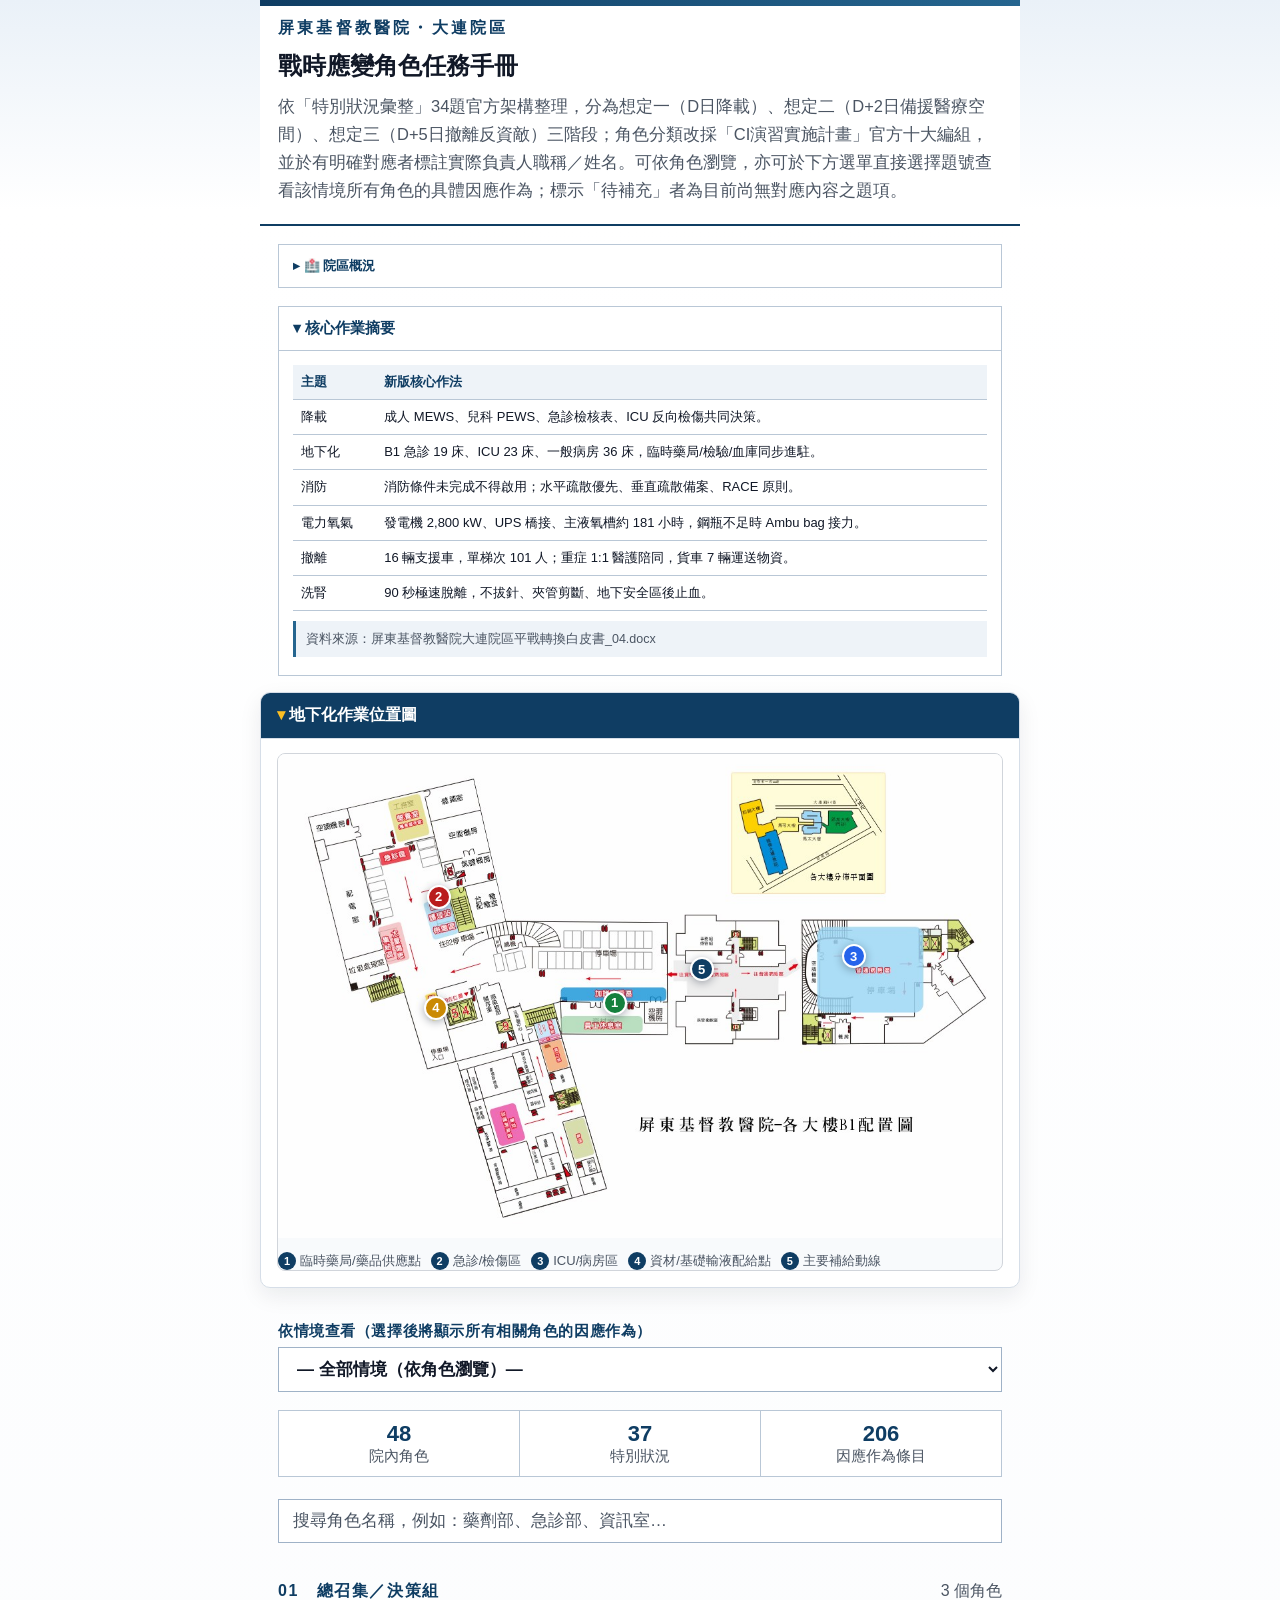
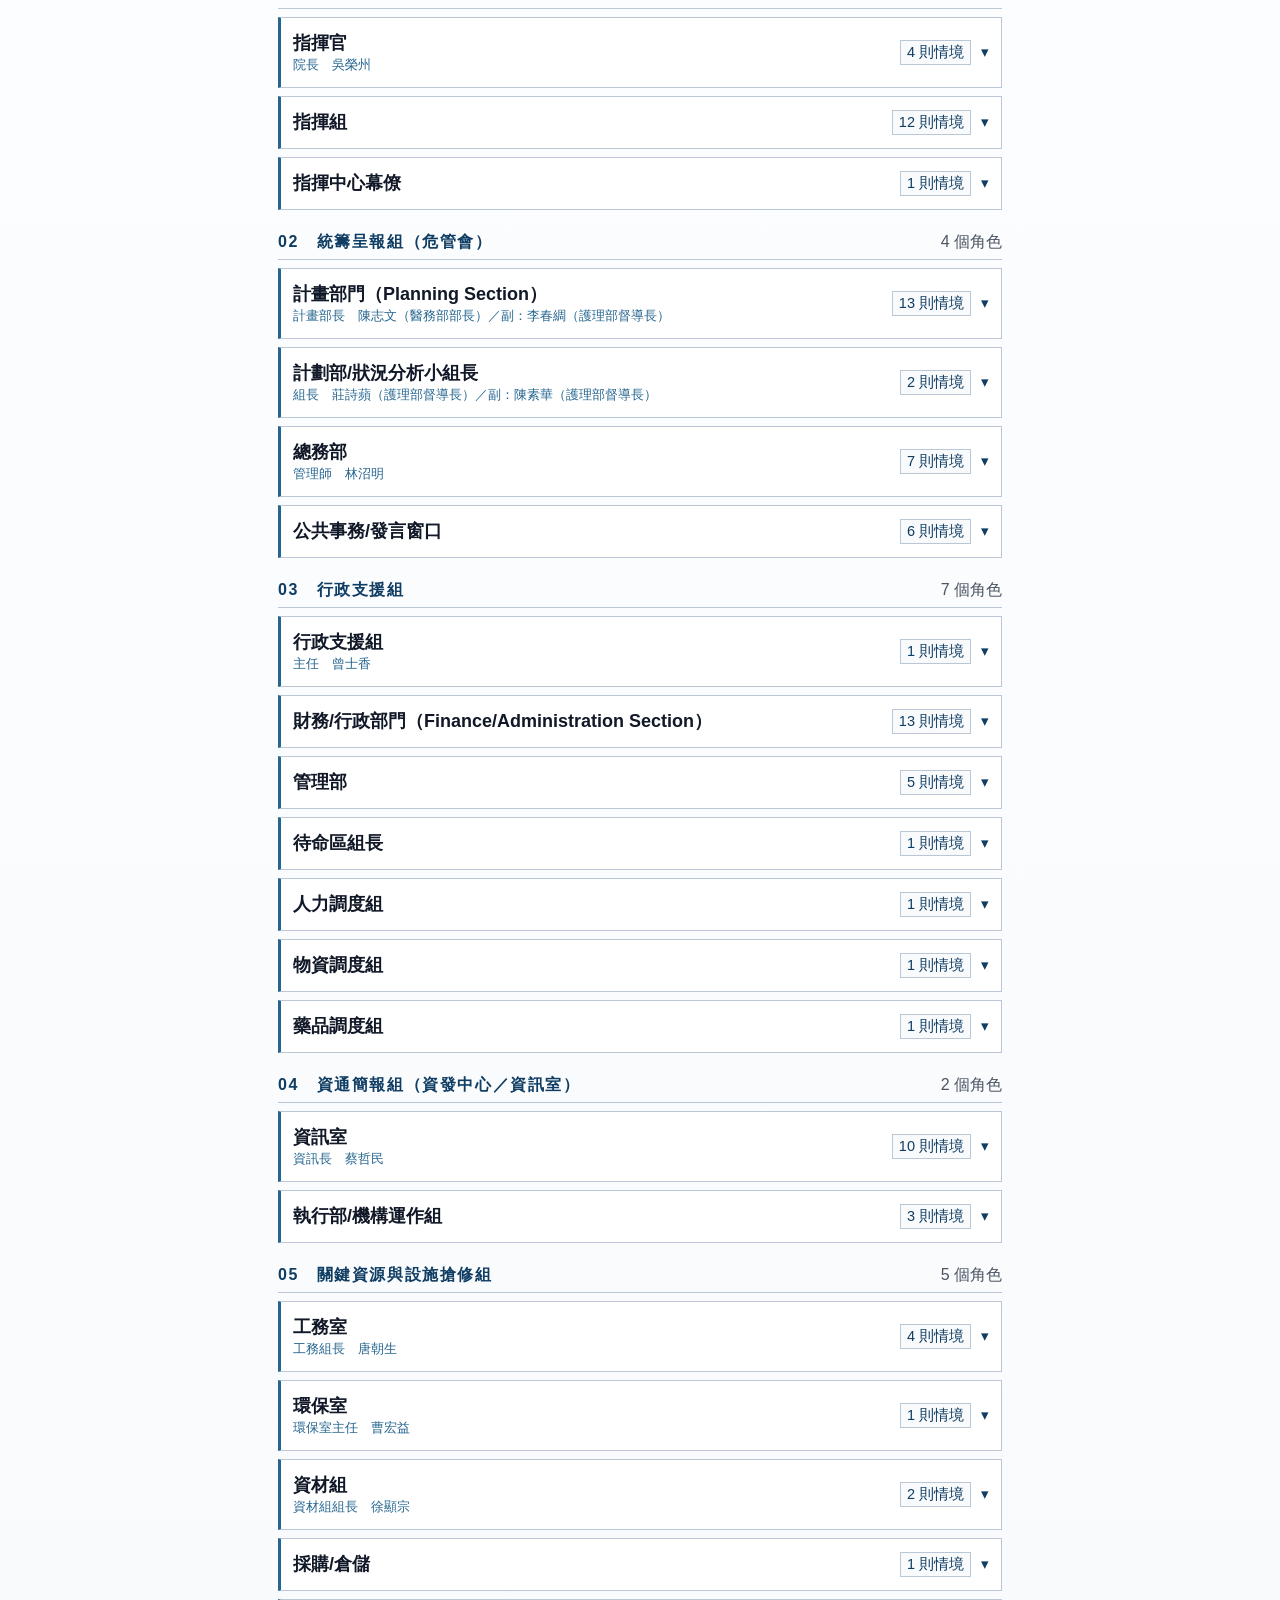
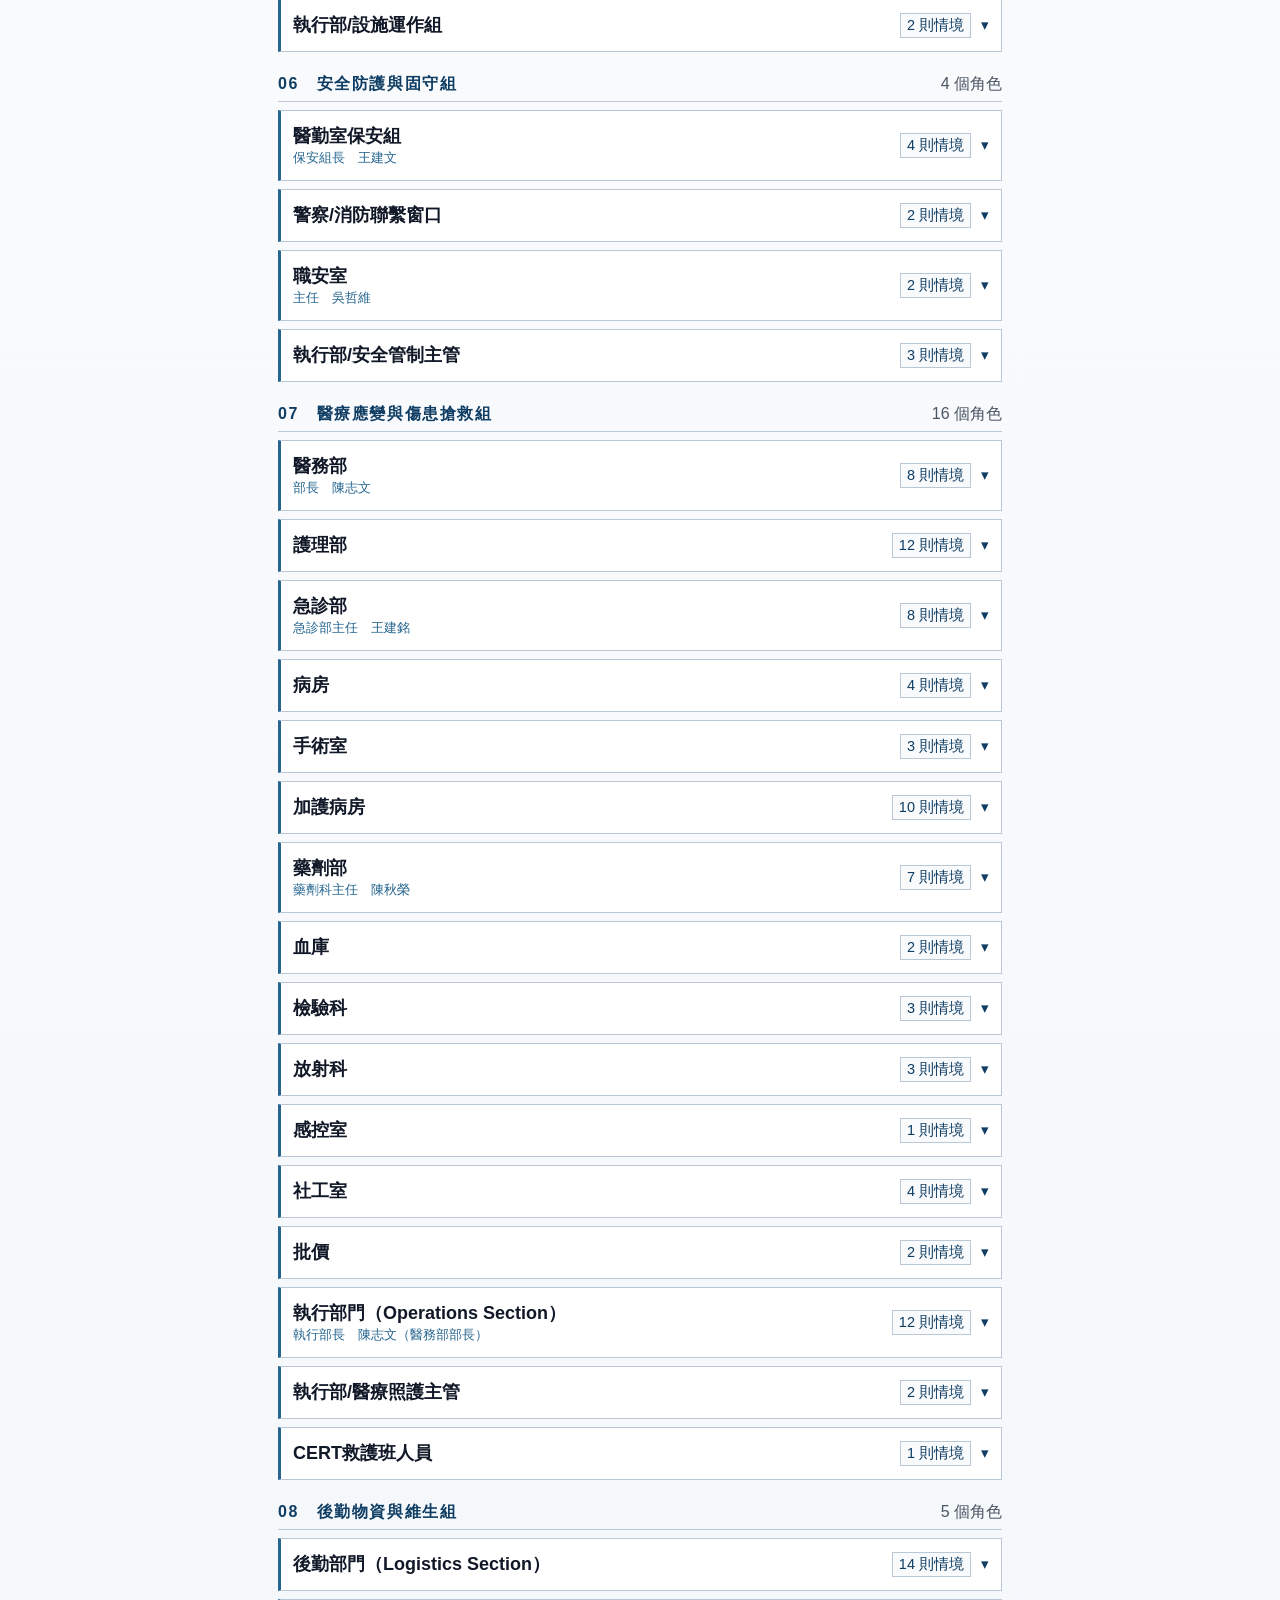
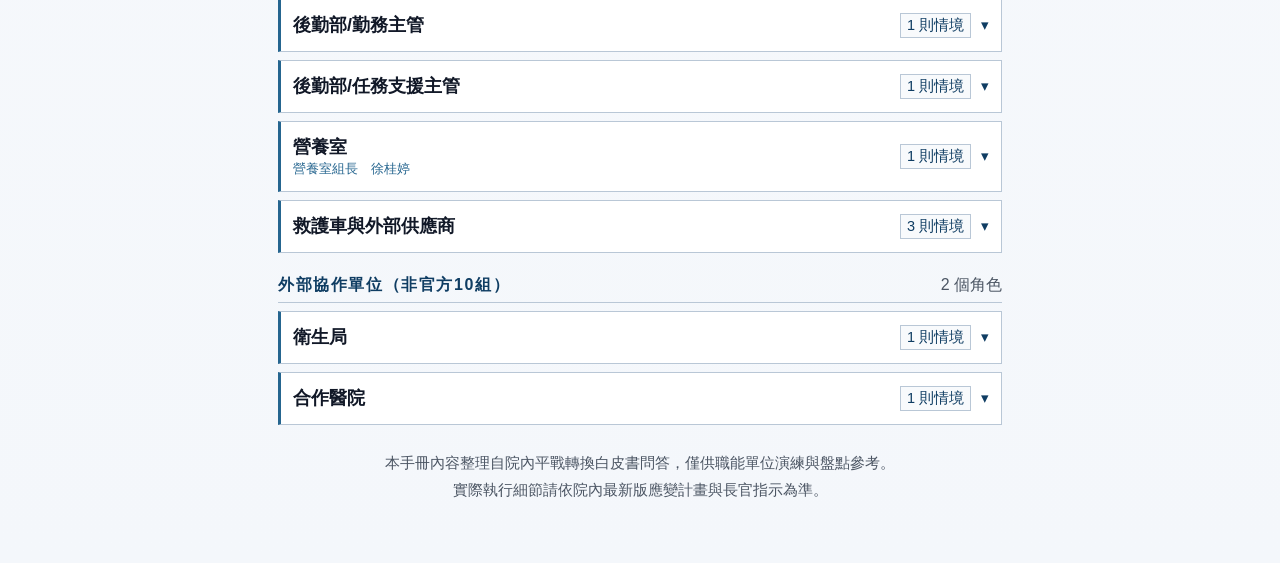
==== commit 23551a17: "Add files via upload" ====
--- a/index.html
+++ b/index.html
@@ -3,7 +3,7 @@
 <head>
 <meta charset="UTF-8">
 <meta name="viewport" content="width=device-width, initial-scale=1.0">
-<title>屏基大連院區・戰時應變角色任務手冊（完整版）</title>
+<title>屏基大連院區・戰時應變角色任務手冊</title>
 <style>
   :root{
     --bg: #faf9f5;
@@ -235,6 +235,285 @@
   .no-match{ padding:30px 18px; text-align:center; color:var(--text-dim); font-size:17px; display:none; }
 
   footer{ padding:24px 18px 0; font-size:15px; color:var(--text-dim); text-align:center; line-height:1.8; }
+
+
+  /* Underground B1 map */
+  .underground-map{
+    margin: 16px 0 18px;
+    border: 1px solid #d6dee8;
+    border-radius: 10px;
+    background: #ffffff;
+    box-shadow: 0 8px 22px rgba(15, 23, 42, .08);
+    overflow: hidden;
+  }
+  .underground-map summary{
+    cursor: pointer;
+    list-style: none;
+    padding: 12px 16px;
+    font-weight: 800;
+    color: #12385b;
+    background: #eef6ff;
+    border-bottom: 1px solid #d6dee8;
+  }
+  .underground-map summary::-webkit-details-marker{ display:none; }
+  .underground-map summary::before{ content:"▸ "; }
+  .underground-map[open] summary::before{ content:"▾ "; }
+  .map-body{ padding: 14px 16px 16px; }
+  .map-layout{
+    display: grid;
+    grid-template-columns: minmax(0, 1fr);
+    gap: 14px;
+    align-items: start;
+  }
+  .map-figure{
+    margin: 0;
+    border: 1px solid #d1d5db;
+    border-radius: 8px;
+    background: #f8fafc;
+    overflow: auto;
+    -webkit-overflow-scrolling: touch;
+    touch-action: pan-x pan-y pinch-zoom;
+  }
+  .map-figure img{
+    display: block;
+    width: 100%;
+    min-width: 720px;
+    height: auto;
+  }
+
+  .map-stage{
+    position: relative;
+    display: inline-block;
+    min-width: 720px;
+    width: 100%;
+  }
+  .map-stage img{
+    min-width: 0;
+  }
+  .map-pin{
+    position: absolute;
+    width: 24px;
+    height: 24px;
+    border-radius: 50%;
+    display: flex;
+    align-items: center;
+    justify-content: center;
+    transform: translate(-50%, -50%);
+    background: #d97706;
+    color: #ffffff;
+    border: 2px solid #ffffff;
+    box-shadow: 0 2px 8px rgba(15,23,42,.35);
+    font-size: 13px;
+    font-weight: 900;
+    line-height: 1;
+    pointer-events: none;
+  }
+  .map-pin.supply{ background:#15803d; }
+  .map-pin.triage{ background:#b91c1c; }
+  .map-pin.ward{ background:#2563eb; }
+  .map-pin.material{ background:#ca8a04; }
+  .map-pin.route{ background:#0f3d63; }
+  .map-legend{
+    display: flex;
+    flex-wrap: wrap;
+    gap: 6px 10px;
+    margin-top: 10px;
+    color: var(--text-dim);
+    font-size: 13px;
+  }
+  .map-legend span{
+    display: inline-flex;
+    align-items: center;
+    gap: 4px;
+    white-space: nowrap;
+  }
+  .map-legend b{
+    display: inline-flex;
+    align-items: center;
+    justify-content: center;
+    width: 18px;
+    height: 18px;
+    border-radius: 50%;
+    background: #0f3d63;
+    color: #ffffff;
+    font-size: 11px;
+  }
+  @media (max-width: 900px){
+    .map-stage{ min-width: 620px; }
+  }
+
+  .map-notes{
+    margin: 0;
+    padding: 12px 14px;
+    border: 1px solid #d6dee8;
+    border-radius: 8px;
+    background: #fbfdff;
+  }
+  .map-notes h3{
+    margin: 0 0 8px;
+    font-size: 15px;
+    color: #12385b;
+  }
+  .map-notes ul{
+    margin: 0;
+    padding-left: 20px;
+  }
+  .map-notes li{ margin: 4px 0; }
+  @media (max-width: 900px){
+    .map-layout{ grid-template-columns: 1fr; }
+    .map-figure img{ min-width: 620px; }
+  }
+
+
+
+/* Color theme: high-visibility incident command */
+:root{
+  --bg: #f4f7fb;
+  --panel: #ffffff;
+  --panel-2: #eef3f8;
+  --line: #b9c7d6;
+  --text: #111827;
+  --text-dim: #4b5563;
+  --amber: #0f3d63;
+  --amber-dim: #25658f;
+  --red: #b91c1c;
+  --chip-text: #ffffff;
+}
+body{
+  background:
+    linear-gradient(180deg, #eaf1f8 0%, #ffffff 210px, #f4f7fb 100%);
+}
+header{
+  background:#ffffff;
+  border-bottom:2px solid #0f3d63;
+}
+header{
+  padding-top:18px;
+}
+header::before{
+  inset:0 auto auto 0;
+  width:100%;
+  height:6px;
+  background:linear-gradient(90deg,#0f3d63,#25658f);
+}
+.eyebrow,
+.cat-head,
+.role-head .chev,
+.scenario.open .chev,
+.answer strong,
+.source-note a,
+details.hospital-overview summary,
+details.exec-summary summary,
+details.drill-checklist summary,
+.contact-title,
+.opt-title,
+.scenario-picker label{
+  color:#0f3d63;
+}
+.stats{
+  background:#b9c7d6;
+  border-color:#b9c7d6;
+}
+.stat b{ color:#0f3d63; }
+.search-bar input,
+.scenario-picker select{
+  background:#ffffff;
+  border-color:#9fb2c7;
+}
+.search-bar input:focus,
+.scenario-picker select:focus{
+  border-color:#f59e0b;
+  box-shadow:0 0 0 3px rgba(245,158,11,.18);
+}
+.scenario-banner{
+  background:#fff7e6;
+  border-color:#f59e0b;
+  border-left-color:#d97706;
+}
+.scenario-banner .tag{
+  background:#d97706;
+}
+.role{
+  border-left-color:#25658f;
+}
+.role.open{
+  border-left-color:#f59e0b;
+}
+.role-count{
+  color:#0f3d63;
+  background:#f8fafc;
+}
+.role.open .role-count{
+  color:#d97706;
+  border-color:#f59e0b;
+}
+.scenario{
+  background:#f8fafc;
+}
+.scenario.open{
+  border-color:#f59e0b;
+  background:#fffdfa;
+}
+.scenario-tag{
+  background:#0f3d63;
+}
+.scenario.open .scenario-tag{
+  background:#d97706;
+}
+.reminder-box{
+  background:#fff5f5;
+  border-color:#ef4444;
+  border-left-color:#b91c1c;
+}
+.reminder-title{
+  color:#b91c1c;
+}
+.contact-card,
+.opt-box{
+  background:#f8fafc;
+  border-color:#b9c7d6;
+  border-left-color:#25658f;
+}
+details.hospital-overview,
+details.exec-summary,
+details.drill-checklist,
+.role,
+.scenario{
+  box-shadow:none;
+}
+.underground-map summary{
+  background:#0f3d63;
+  color:#ffffff;
+}
+.underground-map summary::before{
+  color:#fbbf24;
+}
+.map-notes{
+  background:#fffdfa;
+  border-color:#f3d28b;
+}
+.map-notes h3{
+  color:#0f3d63;
+}
+button,
+.btn-primary{
+  background:#0f3d63;
+  border-color:#0f3d63;
+}
+.btn-ghost{
+  color:#0f3d63;
+  border-color:#9fb2c7;
+}
+footer{
+  color:#4b5563;
+}
+/* End color theme */
+
+
+    .whitepaper05-note{margin:12px 0;padding:10px 12px;border-left:4px solid var(--accent);background:#fff7e0;border-radius:6px}
+    .whitepaper05-note p{margin:0 0 6px}
+    .whitepaper05-note ol{margin:0;padding-left:1.4em}
+    .whitepaper05-note li{margin:4px 0}
 </style>
 </head>
 <body>
@@ -242,7 +521,7 @@
 
   <header>
     <div class="eyebrow">屏東基督教醫院・大連院區</div>
-    <h1>戰時應變角色任務手冊<br>（完整版・依角色檢索）</h1>
+    <h1>戰時應變角色任務手冊</h1>
     <p>依「特別狀況彙整」34題官方架構整理，分為想定一（D日降載）、想定二（D+2日備援醫療空間）、想定三（D+5日撤離反資敵）三階段；角色分類改採「CI演習實施計畫」官方十大編組，並於有明確對應者標註實際負責人職稱／姓名。可依角色瀏覽，亦可於下方選單直接選擇題號查看該情境所有角色的具體因應作為；標示「待補充」者為目前尚無對應內容之題項。</p>
   </header>
 
@@ -308,6 +587,52 @@
 
 
   </details>
+  <details class="exec-summary" open>
+    <summary>核心作業摘要</summary>
+    <div class="exec-body">
+      <table class="decision-table">
+        <tr><th>主題</th><th>新版核心作法</th></tr>
+        <tr><td>降載</td><td>成人 MEWS、兒科 PEWS、急診檢核表、ICU 反向檢傷共同決策。</td></tr>
+        <tr><td>地下化</td><td>B1 急診 19 床、ICU 23 床、一般病房 36 床，臨時藥局/檢驗/血庫同步進駐。</td></tr>
+        <tr><td>消防</td><td>消防條件未完成不得啟用；水平疏散優先、垂直疏散備案、RACE 原則。</td></tr>
+        <tr><td>電力氧氣</td><td>發電機 2,800 kW、UPS 橋接、主液氧槽約 181 小時，鋼瓶不足時 Ambu bag 接力。</td></tr>
+        <tr><td>撤離</td><td>16 輛支援車，單梯次 101 人；重症 1:1 醫護陪同，貨車 7 輛運送物資。</td></tr>
+        <tr><td>洗腎</td><td>90 秒極速脫離，不拔針、夾管剪斷、地下安全區後止血。</td></tr>
+      </table>
+      <div class="source-note">資料來源：屏東基督教醫院大連院區平戰轉換白皮書_04.docx</div>
+    </div>
+  </details>
+
+
+
+
+
+  <details class="underground-map" open>
+    <summary>地下化作業位置圖</summary>
+    <div class="map-body">
+      <div class="map-layout">
+        <figure class="map-figure">
+          <div class="map-stage">
+            <img src="[data-uri]" alt="屏東基督教醫院各大樓 B1 地下化作業配置圖">
+            <span class="map-pin supply" style="left:46.5%;top:51.5%;">1</span>
+            <span class="map-pin triage" style="left:22.2%;top:29.5%;">2</span>
+            <span class="map-pin ward" style="left:79.5%;top:41.8%;">3</span>
+            <span class="map-pin material" style="left:21.8%;top:52.5%;">4</span>
+            <span class="map-pin route" style="left:58.5%;top:44.5%;">5</span>
+          </div>
+          <div class="map-legend">
+            <span><b>1</b>臨時藥局/藥品供應點</span>
+            <span><b>2</b>急診/檢傷區</span>
+            <span><b>3</b>ICU/病房區</span>
+            <span><b>4</b>資材/基礎輸液配給點</span>
+            <span><b>5</b>主要補給動線</span>
+          </div>
+        </figure>
+
+      </div>
+    </div>
+  </details>
+
 
   <div class="scenario-picker">
     <label for="scenarioSelect">依情境查看（選擇後將顯示所有相關角色的因應作為）</label>
@@ -334,24 +659,24 @@
 </div>
 
 <script>
-const CATEGORIES = [{"id":"group01","name":"01　總召集／決策組","roles":[{"role":"指揮官","entries":[{"scenario":"1-1","title":"確定降載指令與啟動HICS","desc":"如何確定降載指令與啟動HICS。","group":"想定一：D日（降載與HICS啟動）","html":"<p>在\nHICS（醫院事故指揮系統）架構下，<strong>事故指揮官（由院長擔任）</strong>是全院應變機制的最高決策中樞。</p>\n<p>指揮官要做的事情如下：</p>\n<p><strong>一、 於 30 分鐘內極速確認指令、啟動 HICS 與完成院內通報</strong></p>\n<ol>\n<li>\n<p><strong>查核命令真實性與啟動應變</strong>：接獲主管機關（如屏東縣聯合應變管制中心或衛生局）的降載或撤離要求後，指揮官要優先查核該命令的真實性，確認無誤後，正式下達啟動本院的應變計畫與「病人疏散/重置計畫」。</p>\n</li>\n<li>\n<p><strong>宣告開設臨災應變中心</strong>：立即下令啟動 HICS 架構，成立臨災應變中心，並召集各部門（包含執行部、計畫部、後勤部、行政／財務部）首長與指揮幕僚報到就位。</p>\n</li>\n<li>\n<p><strong>設定最高戰略目標與通報</strong>：於接管指揮權後，透過全院緊急廣播或內部通報系統發布全院動員令，確立當下的最高戰略目標（例如：「優先維持急重症與戰傷收治、執行全院醫療降載」），杜絕群龍無首的狀況，並統籌跨部門之資源盤點與運作。</p>\n</li>\n</ol>\n<p><strong>二、 決策與授權「極限醫療降載」作業</strong>\n雖然實質的病患篩選與公告由執行部（醫療照護主管）操作，但指揮官要賦予明確的戰略授權與指令：</p>\n<ol>\n<li>\n<p><strong>下達病人分級與降載指令</strong>：指揮官要明確指示執行部門（醫務部與護理部）立即展開病患分級造冊作業。</p>\n</li>\n<li>\n<p><strong>授權執行「反向檢傷」與停診</strong>：授權前線醫療團隊打破平時的收治邏輯，實施「反向檢傷」，將病患依據行動能力與照護需求進行分類（如可返家、需安置、一般住院、高度照護）。同時，正式授權並裁示無限期取消所有非緊急門診、醫美排程、常規健檢與非急迫性手術，將資源絕對集中於核心醫療。</p>\n</li>\n<li>\n<p><strong>確立資源運用優先順序</strong>：聽取計畫部門對於「最大疏散病人數量」的精算評估後，指揮官要親自裁定各類別病患的撤離與轉送優先順序，並統籌分配全院的撤離與運輸資源。</p>\n</li>\n</ol>\n<p><strong>三、 統籌 SWEAT-M 關鍵資源盤點、戰情上板與外部呈報</strong></p>\n<ol>\n<li>\n<p><strong>督導 SWEAT-M 關鍵資源盤點</strong>：指揮官要要求計畫部、後勤部與資訊室等單位，針對醫院的 <strong>SWEAT-M</strong> 狀態（包含：<strong>S</strong> 安全保障、<strong>W</strong> 水與廢水、<strong>E</strong> 備援電力與能源、<strong>A</strong> 交通可達性與疏散路線、<strong>T</strong> 電信通訊，以及 <strong>M</strong> 醫療物資）進行全面性的盤點與評估。</p>\n</li>\n<li>\n<p><strong>掌握戰情面板與核定 IAP</strong>：召開行動計畫會議，聽取計畫部（狀況分析小組與資源控管小組）對於全院空床數、降載出院人數、殘存醫護人力及物資缺口的匯報。審視並掌握即時更新的「戰情面板」，據此核定下一個執行週期的「事故行動計畫」。</p>\n</li>\n<li>\n<p><strong>核定對外呈報與緊急求援</strong>：確認各項醫療量能與 SWEAT-M 數據無誤後，督導並授權「聯絡官」或「統籌呈報組」，於規定時限內向屏東縣聯合應變管制中心與衛生局完成量能的初報與續報。若盤點發現關鍵資源（如救護車、血液或醫療氣體）存在嚴重缺口，立即指示聯絡官向外部請求緊急調度與支援。</p>\n</li>\n</ol>\n<p><strong>四、 授權危機溝通與安定民心（指揮官額外關鍵作為）</strong>\n醫療極速降載與強制出院極易引發家屬與民眾恐慌。指揮官要授權「發言人（醫務副院長）」統一對內外發布醫院降載政策、門禁管制及替代就醫流程的聲明，以安定院內病患與社會大眾的民心，並防堵戰時假訊息與恐慌蔓延。</p>","is_gap":false},{"scenario":"2-1","title":"醫療空間移轉指令與院內疏散","desc":"如何確定醫療空間移轉指令，並啟動院內疏散流程。","group":"想定二：D+2日（備援醫療空間啟用）","html":"<p>在\nHICS（醫院事故指揮系統）架構下，<strong>指揮官（由院長擔任）</strong>作為全院的最高決策與指揮中樞，要迅速下達防空指令並確保指揮體系在戰火下持續運作。</p>\n<p>該做的事情如下：</p>\n<p><strong>一、 查核威脅情資並下達防空與空間轉換指令</strong></p>\n<ol>\n<li>\n<p><strong>確認與發布警報</strong>：接獲主管機關的空襲或遠距火力威脅通知後，指揮官要先查核撤離與威脅命令的真實性，隨即正式發布國家級防空警報與全院動員令。</p>\n</li>\n<li>\n<p><strong>設定最高戰略目標</strong>：下達「空間降階防護」指令，明確定義戰時核心醫療功能，並發布最高戰略目標（例如：放棄所有常規醫療、全面準備接收戰傷病患、啟動極限醫療降載與反向檢傷）。</p>\n</li>\n</ol>\n<p><strong>二、 執行「指揮中樞極速地下化」</strong></p>\n<ol>\n<li>\n<p><strong>攜帶避難包轉移</strong>：為確保「指揮權絕對不中斷」，指揮官要在發布警報的\n 10 至 30\n 分鐘內，帶領核心幕僚（安全官、聯絡官、發言官）抓起預先整備的「指揮官避難包」（內含衛星電話、加密無線電、全院實體藍圖及備份硬碟等），循無窗戶的內側安全梯迅速撤離高脆弱區。</p>\n</li>\n<li>\n<p><strong>開設戰時指揮所</strong>：將指揮中心轉移至大連院區地下結構最強固的防空避難核心區（如恩慈大樓\n B1 會議室或 B2\n 空間），並在最短時間內啟動不斷電系統與通訊設備，重新建立指揮與控制能力。</p>\n</li>\n</ol>\n<p><strong>三、 督導 B1 備援空間與五大功能區之開設</strong></p>\n<ol>\n<li>\n<p><strong>下令執行空間轉置</strong>：指揮官要指示執行部與後勤部，將高樓層的醫療功能與物資緊急轉移至安全的地下替代空間。</p>\n</li>\n<li>\n<p><strong>確認功能區落實</strong>：確保地下室五大功能區依計畫確實開設，包含：檢傷行政區（約翰／馬可\n B1）、臨時 ICU（約翰／馬可 B1）、臨時開刀房（韓偉 B1）、恢復室（韓偉\n B1）及輕症病房（路加 B1 停車場），以維持微型戰地醫院的運作量能。</p>\n</li>\n</ol>\n<p><strong>四、 啟動異地備援與防範「無頭狀態」</strong></p>\n<ol>\n<li>\n<p><strong>雙盲備援連線</strong>：指揮官要同步與瑞光院區（或預先簽定協定之外部備援機構）啟動「雙盲備援連線」。約定若大連主院區指揮所不幸遭直接摧毀或失聯達\n 15\n 分鐘，備援應變中心要立即無縫接管全院的資源調度與外聯指揮權，避免群龍無首。</p>\n</li>\n<li>\n<p><strong>授權自動繼承</strong>：若指揮官自身因戰火阻斷無法視事，要確保院內「自動順位繼承機制」生效，由當值最高層級的臨床主管自動接管指揮權。</p>\n</li>\n</ol>\n<p><strong>五、 統籌外部資源協調與危機溝通</strong></p>\n<ol>\n<li>\n<p><strong>外部通聯與求援</strong>：透過聯絡官與地方政府災害應變中心、衛生局及聯合應變指揮中心保持密切聯繫，回報本院撤離進度、備援空間量能，並協調提供所需的軍警防護、車輛及交通路線引導。</p>\n</li>\n<li>\n<p><strong>授權訊息發布</strong>：授權發言官（醫療副院長）統一對外發布醫院降載、防空避難及門禁管制的聲明，以安定院內病患與社會大眾的民心，防堵戰時假訊息與恐慌蔓延。</p>\n</li>\n</ol>\n<hr />\n<p>針對特別狀況2-3「主管機關通知可能發生空襲或遠距火力威脅；本院要啟用B1備援醫療空間及五處功能區」，在\nHICS（醫院事故指揮系統）架構下，<strong>指揮官（由院長擔任）</strong>作為全院的最高決策與指揮中樞，要迅速下達防空指令並確保指揮體系在戰火下持續運作。</p>\n<p>該做的事情如下：</p>\n<p><strong>一、 發布防空警報與確立最高戰略目標</strong></p>\n<ol>\n<li>\n<p><strong>下達警報與動員</strong>：接獲主管機關的空襲或遠距火力威脅通知後，指揮官要立即發布國家級防空警報或動員令。</p>\n</li>\n<li>\n<p><strong>設定戰略目標</strong>：於接管指揮權的10分鐘內，透過全院緊急廣播發布第一道動員令，確立當下的最高戰略目標（例如：「放棄所有常規醫療，全面準備接收戰傷病患」），杜絕群龍無首導致的黃金搶救期流失。</p>\n</li>\n</ol>\n<p><strong>二、 執行「指揮中樞瞬間地下化」</strong></p>\n<ol>\n<li>\n<p><strong>攜帶避難包極速轉移</strong>：為確保「指揮權絕對不中斷」，指揮官要在發布警報的\n 10 分鐘內，帶領 HICS\n 核心幕僚（安全官、聯絡官、發言官），抓起預先整備定檢的「指揮官避難包」（內含衛星電話、加密無線電、全院實體藍圖及備份硬碟等），循無窗戶的內側安全梯，迅速轉移至地下防空避難核心區（如大連院區地下二樓\n B2 或恩慈大樓 B1 會議室）開設戰時指揮所。</p>\n</li>\n<li>\n<p><strong>指揮所硬體瞬間啟動</strong>：抵達地下指揮所後，要於 3\n 分鐘內啟動獨立不斷電系統，架設白板與情資看板，確保通訊天線延伸至無遮蔽區，重新建立指揮與控制能力。</p>\n</li>\n</ol>\n<p><strong>三、 督導 B1 備援空間與五大功能區開設</strong>\n下令指示執行部與後勤部執行「空間降階防護」，將高樓層核心醫療轉移至地下室，並確保地下一樓的五大備援醫療功能區確實開設運作。包含：約翰/馬可大樓\nB1 的檢傷行政區與臨時 ICU 病房、韓偉大樓 B1\n的臨時開刀房與恢復室，以及路加大樓 B1\n的輕症病房，以維持微型戰地醫院的醫療量能。</p>\n<p><strong>四、 啟動網狀異地備援與防範「無頭狀態」</strong></p>\n<ol>\n<li>\n<p><strong>雙盲備援連線</strong>：同步與瑞光院區（或預先簽定協定之外部備援機構）啟動「雙盲備援連線」。明確約定若大連主院區指揮所不幸遭直接摧毀或失聯達\n 15 分鐘，備援應變中心要立即無縫接管全院的外聯與資源調度權。</p>\n</li>\n<li>\n<p><strong>自動順位繼承機制</strong>：若指揮官自身因戰火阻斷或遇襲無法視事，要授權啟動院內「HICS\n 自動順位繼承機制」，由當值最高層級的臨床主管（如急診部主任、重症醫學部主任或外科部主任）在\n 5 分鐘內依法自動接管指揮權，確保決策鏈不中斷。</p>\n</li>\n</ol>\n<p><strong>五、 統籌外部資源協調與授權危機溝通</strong></p>\n<ol>\n<li>\n<p><strong>外部對接與求援</strong>：作為醫院與外部（如衛福部、國防部、衛生局、消防局）的唯一官方聯繫窗口，透過聯絡官請求必要的外部資源支援（如協調軍方運補車輛或血液調度）。</p>\n</li>\n<li>\n<p><strong>授權訊息發布</strong>：授權發言官（公關官／醫療副院長）統一對外及對媒體發布醫院降載、防空避難及門禁管制的聲明，以安定院內病患與社會大眾的民心，並防堵戰時假訊息與恐慌蔓延。</p>\n</li>\n</ol>","is_gap":false},{"scenario":"3-1","title":"確認撤離命令並啟動撤離流程","desc":"如何確認撤離命令並啟動撤離流程。","group":"想定三：D+5日（撤離與反資敵作業）","html":"<p>此時醫院面臨將醫療量能外移與大批病患疏散的重大戰略決策。</p>\n<p>在\nHICS（醫院事故指揮系統）架構下，<strong>事故指揮官（由院長擔任）</strong>作為應變機制的大腦與最高決策者，要承上啟下、領導應變團隊並下達決策。該做的事情如下：</p>\n<p><strong>一、 查核撤離命令真實性與啟動應變機制</strong></p>\n<ol>\n<li>\n<p><strong>查核與啟動</strong>：接獲主管機關（如衛生局）的撤離或分流要求後，指揮官要優先<strong>查核撤離命令的真實性</strong>，確認無誤後，正式下達啟動本院的「病人疏散計畫」與「病人重置計畫」。</p>\n</li>\n<li>\n<p><strong>確立最高戰略目標</strong>：評估事件種類與影響範圍，宣告醫院進入緊急狀態，並為此次撤離行動制定最高戰略目標與安全原則。同時，評估是否需要啟動適當的醫療或技術專家來協助事件評估。</p>\n</li>\n</ol>\n<p><strong>二、 召開決策會議與下達病人分級指令</strong></p>\n<ol>\n<li>\n<p><strong>召開行動計畫會議</strong>：迅速召集指揮幕僚（安全官、聯絡官、發言人）及四大部門組長（執行、計畫、後勤、行政／財務）召開危機決策小組會議，聽取各組長報告以掌握最新狀況，並核定「事故行動計畫」。</p>\n</li>\n<li>\n<p><strong>下達病人分級與降載指令</strong>：明確指示執行部門（醫務部與護理部等）立即展開病患分級造冊作業。依據病情將病人分類為：行動方便可提早出院者、需扶持安置者、一般臥床病人、以及需高度照護的危急/加護病患，並下令優先辦理輕症病患的緊急出院以快速降載。</p>\n</li>\n</ol>\n<p><strong>三、 確立資源運用優先順序與統籌疏散量能</strong></p>\n<ol>\n<li>\n<p><strong>裁定疏散優先順序</strong>：根據醫療照護組的回報與反向檢傷結果，指揮官要親自裁定各類別病患的撤離與轉送優先順序。</p>\n</li>\n<li>\n<p><strong>分配撤離資源</strong>：聽取計畫部門（狀況分析組）對於「最大疏散病人數量」的精算與評估報告後，指揮官負責統籌並分配全院的撤離與運輸資源（包含救護車、搬運人力與隨車醫療物資），確保資源分配符合最高效益。</p>\n</li>\n</ol>\n<p><strong>四、 對外協調聯繫與危機溝通</strong></p>\n<ol>\n<li>\n<p><strong>對接主管機關與接收醫院</strong>：指揮官要透過「聯絡官（行政副院長）」與外部機關（如縣市聯合應變中心、衛生局及區域聯防醫院）保持密切溝通，確認外部接收量能與支援協定，甚至請求大眾運輸車輛或救護車的外部支援。</p>\n</li>\n<li>\n<p><strong>授權對外發言與防堵恐慌</strong>：授權「發言人（醫務副院長）」或公關官統一對大眾與媒體發布醫院的疏散現況、撤離原因與轉送安置進度。確保正確的訊息傳達給媒體，防堵假訊息與家屬恐慌。</p>\n</li>\n</ol>\n<p><strong>五、 監控事態發展、損害控管與安全裁決</strong></p>\n<ol>\n<li>\n<p><strong>維護人員安全與損害控管</strong>：配合「安全官」持續檢視疏散路線與集結點的安全性，防止事態擴大。若撤離過程中遭遇外部攻擊威脅加劇或環境極度危險，指揮官需依據安全官建議，行使「中止權」，暫停撤離行動或改為就地掩蔽。</p>\n</li>\n<li>\n<p><strong>決定任務終止與復原</strong>：在所有指定病患安全撤離、醫療量能重置完成後，由指揮官視狀況解除特別狀態，決定災難救援或撤離行動的終止，並指示各部門轉入災後復原與歸建階段。</p>\n</li>\n</ol>\n<p>指揮官如何決定優先疏散名單？</p>\n<p>戰時血液短缺時，如何啟動「活體血庫」？</p>\n<p>在斷網狀態下，傳令兵機制如何運作？</p>","is_gap":false},{"scenario":"3-2","title":"撤離工作分組","desc":"撤離計畫之工作分組－人員分組－後勤分組。","group":"想定三：D+5日（撤離與反資敵作業）","html":"<p>當本院（屏東基督教醫院大連院區）接獲軍方及縣市聯合應變管制中心預警，確認醫院所在區域即將進入「主戰區」，且指揮中心下達啟動\n<strong>HICS 第三階段「全面撤離與量能重置」</strong> 的預防性撤離命令時 ：</p>\n<p>本院 <strong>HICS 事故指揮官 A0（吳榮州院長）</strong>\n將作為全院應變機制的「最高決策大腦」 ，打破承平時期的常規行政程序，採取極具軍事化與扁平化的應變決策\n。指揮官將立即攜手核心幕僚（安全官、聯絡官、發言人、醫療專家）\n採取以下<strong>七大範疇之具體生存應變與戰略裁決作為</strong>，死守高屏醫療韌性底線：</p>\n<p>一、 第一階段：查核命令真實性，發布全院動員令</p>\n<p>在戰爭迷霧與灰色地帶衝突中，敵方極易利用「假訊息」或「電子戰」散布假撤離命令以瓦解我方防線\n。因此，指揮官接獲通知後的首要任務是核實情資：</p>\n<ol>\n<li>\n<p><strong>實施指令真實性金鑰核對</strong>： 指揮官（吳榮州院長）要立即指示聯絡官（黃雅芳行政副院長） ，透過加密之備援通訊設備（如低軌衛星電話或專用 UHF／VHF 無線電） ，與中央聯合應變中心、衛福部、縣市衛生局及作戰區進行安全金鑰雙重核對，<strong>絕對核實預防性撤離指令的真實性</strong> 。</p>\n</li>\n<li>\n<p><strong>發布最高安全警戒與啟動應變</strong>： 確認指令無誤後，正式下達啟動本院「病人疏散計畫」與「病人重置計畫」 。指示總機（直撥※9）對全院發布緊急廣播與動員令 ，宣告本院進入戰時極限應變狀態 。</p>\n</li>\n</ol>\n<p>二、 執行「指揮中樞瞬間地下化」與落實 command 繼承防呆</p>\n<p>為防範大連院區常規行政大樓（高樓層及玻璃帷幕脆弱區）在撤離初期遭遇直接火力打擊\n指揮官要親自帶隊實施「狡兔三窟」的指揮轉移：</p>\n<ol>\n<li>\n<p><strong>10分鐘極速垂直轉移</strong>： 指揮官與 HICS 核心幕僚攜帶預先整備定檢的<strong>「指揮官避難包」</strong>（內含衛星電話、加密無線電、全院實體藍圖、高階員工名冊及含有重要資料備份之加密硬碟） ，循無窗之內側安全梯，於 10 分鐘內轉移至結構最強固的地下避難核心區開設戰時 EOC（<strong>恩慈大樓 B1 會議室</strong>，必要時轉移至 B2 地下總指揮所） 。</p>\n</li>\n<li>\n<p><strong>啟動瑞光院區「雙盲異地備援」與自動順位繼承</strong>： - 在地下指揮所啟動 UPS 後，立即與<strong>瑞光院區 7F 備援指揮所</strong>啟動連線 。 - 明確宣告：若大連院區指揮所因不可抗力遭毀損或失聯達 15 分鐘，依法由瑞光院區副指揮官，或依序由當值最高臨床主管（急診部主任、重症醫學部主任、外科部主任，或夜間最高階護理督導）<strong>自動依法接管指揮權、穿上指揮官紅背心</strong>，確保決策鏈絕不斷鏈 。</p>\n</li>\n</ol>\n<p>三、 主持「撤離行動會議」，重組戰術編組與分散風險重置</p>\n<p>指揮官立即在地下前進指揮所召開緊急會議 ，對各部門下達戰術重構指令：</p>\n<ol>\n<li>\n<p><strong>重組執行部門為雙軌戰術編組</strong>： 下令將執行部長 O0（醫務部陳志文部長） 麾下的一線醫事與後勤力量，當場拆分為兩大專責班子 ： - <strong>【撤離準備組】</strong>：主導病患反向檢傷、分級造冊、與目標醫院交接，並調配撤離交通載具 。 - <strong>【持續照護組】</strong>：死守留在院內尚未登車之重症患者，維持生命跡象直至其坐上轉運車 。</p>\n</li>\n<li>\n<p><strong>貫徹「分散風險原則」點對點轉銜</strong>： 指揮官指示聯絡官，配合地方衛生局與高屏區 EOC 規劃，將本院（重度級急救責任醫院）撤出之病患 ，<strong>分散後送至安全重置區的中度級、一般級急救責任醫院（如協定聯防之衛生福利部屏東醫院、寶建醫院、安泰醫院）或臨時開設之第二型急救站進行重置</strong> ，避免撤往單一重度責任醫院造成該院量能瞬間崩潰，死守區域重大傷病患處置能量 。</p>\n</li>\n</ol>\n<p>四、 簽發最冷酷之「反資敵」封存與銷毀命令</p>\n<p>在主戰區炮火逼近、且撤離時間極為有限的情況下，大型、高耗能且無法在數小時內物理拆裝轉移的精密醫療設備（如大型中央血液透析機、高階多切面\nCT、MRI 及核心伺服器主機），極易在撤離後落入敵手 。</p>\n<ol>\n<li>\n<p><strong>下達實體斷電與物理鎖固令</strong>： 指揮官會同工務室（設施運作 O2）與資訊室（機構運作 O5） ，對大連院區內無法搬運的精密醫療設備下達<strong>強制斷電、切斷維生管線及機械物理鎖固</strong>之命令 。</p>\n</li>\n<li>\n<p><strong>簽署「戰時資產反資敵銷毀法律簽證書」</strong>： 由指揮官及法律訴求小組長 F3（職安室主任 杜傳榮）共同簽署法律簽證 ，授權資通人員<strong>對核心硬碟、高機密患者個資晶片執行「物理實體砸毀/銷毀」</strong> 。此法律簽證書將妥善放入指揮官 Go-Bag 隨身攜帶，作為災後向國家申報戰損與保險理賠之法定唯一憑證 。</p>\n</li>\n</ol>\n<p>五、 協調跨部會後勤動員與三大轉運區分流管制</p>\n<ol>\n<li>\n<p><strong>極限動員本院與外部簽證載具</strong>： 指揮官下令後勤部長 L0（總務部 許慧莉） 啟動全車隊徵用，動員本院現有救護車 4 輛、中巴 4 輛、行政車 6 輛 ；同時指示聯絡官向縣市聯合應變中心<strong>爭取外部簽證支援救護車 2 輛與大眾中巴接駁載具</strong> 。</p>\n</li>\n<li>\n<p><strong>核定實施「三大接運疏散區」動線硬管制</strong>： 為避免上百名撤離人員在院外發生致命踩踏，指揮官核定實施嚴格的車道與人流分流 ： - <strong>【救護車專區（急診室大門出口）】</strong>：專供第四類高度照護（危急）及第三類臥床病患垂直轉移上車 。 - <strong>【私人車專區（恩慈大樓旁車道）】</strong>：專供第二類有家屬接送之需扶持安置病患 。 - <strong>【大眾接駁車專區（醫院門診大廳大門出口）】</strong>：供大眾中巴集結轉運第一類輕症及可返家病患 。 - 指示安全管制組（保安組）實施「硬邊界防護」 ，驅離任何阻礙上述生命通道的違停車輛，必要時請武裝警察協防 。</p>\n</li>\n</ol>\n<p>六、 指導計畫部死守「人藥一對一隨行」與「病歷隨車轉移」</p>\n<p>指揮官要確保病患在轉運至接收醫院時不會發生醫療資訊斷鏈 ：</p>\n<ol>\n<li>\n<p><strong>命令病歷與藥物防水綁定</strong>： 督導計畫部長 P0（陳志文部長（醫務部部長））與文件紀錄組 ，強制要求各病房與藥師，將病患專屬之 72 小時用藥、手工轉診單、病歷摘要、用藥處方箋及檢驗報告，<strong>統一裝入密封防水、防潮之病歷夾鏈袋中，並強制物理綁定（如貼上或綁好）於病患之擔架或推床旁</strong>，實施「人藥隨行一對一配對」上車 。</p>\n</li>\n<li>\n<p><strong>不帶單盲派補給</strong>： 指示資材組與藥劑科不等待前線醫師開單 ，直接將大量「戰備急救箱」、管制麻醉藥、破傷風疫苗與血庫 O 型全血隨隨車運送 ，充實接收點初期之戰鬥庫存 。</p>\n</li>\n</ol>\n<p>七、 授權官方發言人實施「輿論認知防禦」，確保撤離途中「安全中止權」</p>\n<ol>\n<li>\n<p><strong>發布權威澄清，反制認知戰</strong>： 授權發言人 A1（醫療副院長 劉思源） 統一官方發言窗口 。迅速發布澄清新聞稿：<em>「本院因應軍事預警，正與衛生局點對點實施核心醫療能量之預防性轉置，所有在院重症病患皆由隨車醫師護理師妥善守護，本院非停診，請家屬與社會大眾勿聽信敵方癱瘓之錯假訊息」</em> 。</p>\n</li>\n<li>\n<p><strong>授權安全官行使「安全中止權」</strong>： 指揮官明確授權安全官 A2（職安室主任 杜傳榮） ：在撤離實體轉運過程中，若突然遭遇敵方無人機蜂群襲擾、防空警報大作或周邊爆炸，安全官有權<strong>立即叫停撤離行動</strong>，強令前線人員就地進入無窗「核心內筒」或 B1 避難空間，待威脅排除後方能恢復轉運 。</p>\n</li>\n</ol>","is_gap":false}],"reminders":["回答需明確說明：掌握哪些情資、下達哪些決策、由誰執行、多久回報。","須備妥「2分鐘簡版」與「詳細版」雙講稿，因應長官巡視與委員深問的不同需求。"],"reminder_source":"柯執行長CI演習指導事項","leader":"院長　吳榮州","leader_source":"屏東基督教醫院CI演習實施計畫_0624_編組表修訂版"},{"role":"指揮組","entries":[{"scenario":"1-2","title":"核心醫療維持與對外公告","desc":"如何決定醫院需維持之核心醫療功能、暫停哪些業務，並如何回報衛生局及公告民眾。","group":"想定一：D日（降載與HICS啟動）","html":"<p>HICS\n<strong>指揮組（總召集與決策組）</strong>\n作為最高決策中樞，要同時應對「輿論戰（假訊息反制）」與「資訊戰（系統降級應變）」，確保醫院營運與醫療核心功能不受影響。該做的事情如下：</p>\n<p><strong>一、 事故指揮官（院長）：下達最高決策與啟動備援機制</strong></p>\n<ol>\n<li>\n<p><strong>下達系統降級決策</strong>：接獲資訊系統異常（如掛號、批價、檢驗系統延遲）之回報後，指揮官要迅速評估狀況。若判定為系統超載或遭受惡意網路攻擊，應立即下達決策，<strong>啟動「全院當機處理機制」與「紙本降級作業」</strong>，指示各單位全面改採紙本與離線流程，以確保核心醫療服務持續運作。</p>\n</li>\n<li>\n<p><strong>統籌跨部門資安應處</strong>：指揮並授權資訊室與各部門，進行資安事件分級、隔離阻斷與資料保護作業，並核定核心系統（如\n HIS、PACS）的復原優先順序。</p>\n</li>\n</ol>\n<p><strong>二、 發言官（醫療副院長）：反制假訊息與統一危機溝通</strong></p>\n<ol>\n<li>\n<p><strong>即時闢謠與發布澄清聲明</strong>：針對社群媒體流傳之「停診、缺藥、遭攻擊或拒收病人」等不實謠言，發言官要立即彙整院內真實的醫療量能與藥品庫存數據，撰擬澄清新聞稿。經指揮官核定後，<strong>作為唯一官方窗口統一對外發布，積極反制假訊息</strong>，以穩定民心並防堵不當消息蔓延。</p>\n</li>\n<li>\n<p><strong>輿情監測與就醫資訊引導</strong>：督導公關及資源發展中心，持續監測電視、網路社群及民眾回應之輿情。同時，針對系統延遲造成的影響，對外公告「就醫替代流程（如紙本掛號、門急診分流）」，降低民眾因等待或資訊不透明產生的恐慌。</p>\n</li>\n</ol>\n<p><strong>三、 聯絡官（行政副院長）：對接主管機關與外部支援</strong></p>\n<ol>\n<li>\n<p><strong>落實法定通報與外部協調</strong>：針對遭遇的資安異常與假訊息事件，聯絡官要將狀況迅速通報衛生局及相關主管機關（如資安通報），並擔任院外聯繫的單一窗口。</p>\n</li>\n<li>\n<p><strong>協調協力廠商與聯防資源</strong>：緊急聯繫外部資訊廠商或資安專家到院協助搶修與鑑識。若因資訊癱瘓導致部分檢查或處置受限，要與區域聯防醫院或\n EOC（緊急醫療應變中心）協調必要的病患轉銜或支援事宜。</p>\n</li>\n</ol>\n<p><strong>四、 安全官（職安室主任）：防範實體與資安複合危害</strong></p>\n<ol>\n<li>\n<p><strong>監控實體安全與防範滋擾</strong>：評估假訊息與系統大當機是否引發候診區病患與家屬的焦躁不滿，甚至引發群眾滋擾或醫療暴力。必要時，<strong>建議指揮官與安全管制組（保安組）提升門禁級別</strong>，以保護前線員工與病患的人身安全。</p>\n</li>\n<li>\n<p><strong>督導資訊保護與適法性</strong>：在系統異常與大量啟用紙本作業的混亂期間，確保病患個資與機密資料未遭外洩，並協同法律訴求小組，準備因系統延遲可能衍生的醫療爭議或求償問題的應對。</p>\n</li>\n</ol>","is_gap":false},{"scenario":"1-6","title":"SWEAT-M關鍵資源盤點","desc":"本院如何進行關鍵資源（SWEAT-M表格）盤點，並將資料彙整於戰情面板並回報指揮中心。","group":"想定一：D日（降載與HICS啟動）","html":"<p>接獲主管機關要求進入戰時醫療整備並限時回報各項量能，本院<strong>指揮組（總召集與決策組）</strong>作為\nHICS（醫院事故指揮系統）的最高決策中樞，該做的事情如下：</p>\n<p><strong>一、 啟動 HICS 並接掌最高指揮權（事故指揮官／院長）</strong></p>\n<ol>\n<li>\n<p><strong>宣告開設臨災應變中心</strong>：指揮官接獲主管機關狀況下達後，要立即下令啟動\n HICS\n 架構，成立臨災應變中心，並召集各部門（執行、計畫、後勤、行政／財務）幹部報到就位。</p>\n</li>\n<li>\n<p><strong>最高戰略決策下達</strong>：核定戰時醫療整備的整體方向、範圍與安全原則。設定如「優先維持急重症與戰傷收治、執行全院醫療降載」等最高戰略目標，並統籌跨部門之資源盤點與運作。</p>\n</li>\n</ol>\n<p><strong>二、 外部對接與協調呈報（聯絡官／行政副院長）</strong></p>\n<ol>\n<li>\n<p><strong>擔任唯一官方聯繫窗口</strong>：聯絡官要擔任醫院與衛生局、警消、軍方、合作聯防醫院及各類設備物資供應商等外部機關的主要協調窗口。</p>\n</li>\n<li>\n<p><strong>督導限時回報作業</strong>：協同「統籌呈報組（危管會）」，確保計畫部與各組盤點出的「床位、人力、急診、手術、救護車、物資藥材」等精確數據，能順暢對接主管機關，並於規定的時限內完成初報與續報。</p>\n</li>\n</ol>\n<p><strong>三、 危機溝通與訊息發布（發言官／醫療副院長）</strong></p>\n<ol>\n<li>\n<p><strong>統一對內外發言</strong>：負責統一對內外的訊息發布，避免戰前因假訊息或資訊不對稱而引發社會大眾與院內員工的恐慌。</p>\n</li>\n<li>\n<p><strong>媒體與家屬溝通管理</strong>：制定媒體區的管制規範及家屬詢答原則。針對醫療功能降載、停止常規醫療排程或轉院安置等重大變革，迅速擬定新聞稿或說明資料並對外公布。</p>\n</li>\n</ol>\n<p><strong>四、 全院安全監測與風險防護（安全官／職安室主任）</strong></p>\n<ol>\n<li>\n<p><strong>風險評估與監控</strong>：負責確認員工、病人及訪客的安全，持續評估戰時整備期間人員、設施與環境可能遭受的危害，並向指揮官提出安全維護建議。</p>\n</li>\n<li>\n<p><strong>確保管制與演習安全</strong>：完成演習與整備期間的安全檢核、管制區劃定及中止條件設定；若發現有危及參演或應變人員安全之不當行動，隨時建議停止。</p>\n</li>\n</ol>\n<p><strong>五、 提供專業決策支援（醫療／技術專家）</strong></p>\n<ol>\n<li><strong>專業諮詢對接</strong>：聯繫院內外專家（如感染管制、放射、血庫、藥品及備援空間等領域專家），為指揮官提供戰備資源調度、醫療核心維持與設施轉置上的專業建議，確保醫療應變決策準確無誤。</li>\n</ol>","is_gap":false},{"scenario":"2-1","title":"醫療空間移轉指令與院內疏散","desc":"如何確定醫療空間移轉指令，並啟動院內疏散流程。","group":"想定二：D+2日（備援醫療空間啟用）","html":"<p>這代表醫院正面臨極端戰爭威脅，高樓層與玻璃帷幕建築極易受飛彈震波波及而成為致命弱點。</p>\n<p>在 HICS（醫院事故指揮系統）架構下，<strong>指揮組</strong>作為全院的決策與指揮中樞，要立即啟動「空間降階防護」、「指揮中樞地下化」及「備援醫療空間開設」等平戰轉換戰略。指揮組各關鍵角色要做的事情如下：</p>\n<p><strong>一、 事故指揮官（院長）：下達防空指令與指揮權地下化</strong></p>\n<ol>\n<li>\n<p><strong>下達防空與空間轉換指令</strong>：接獲空襲或遠距火力威脅通知後，指揮官要立即發布國家級防空警報或動員令，並下令執行部門全面啟用逃生圖內地下一樓備援醫療空間。</p>\n</li>\n<li>\n<p><strong>指揮中樞極速地下化轉移</strong>：為確保「指揮權絕對不中斷」，指揮官要在發布警報的\n 10 至 30\n 分鐘內，帶領核心幕僚抓起預先整備的「指揮官避難包（Go-Bag，內含衛星電話、無線電、院區實體藍圖等）」，循無窗戶的內側安全梯，迅速從高樓層轉移至大連院區地下結構最強固的防空避難核心區（如恩慈大樓\n B1 會議室）設立指揮中心。</p>\n</li>\n<li>\n<p><strong>啟動異地雙盲備援</strong>：同步與瑞光院區（或簽署協定之外部機構）啟動「雙盲備援連線」。約定若大連主院區指揮所遭直接摧毀或失聯達\n 15 分鐘，備援應變中心要立即無縫接管全院外聯與資源調度權。</p>\n</li>\n<li>\n<p><strong>決策啟用五處 B1\n 功能區</strong>：指示各部門確實依計畫於指定位置開設五大功能區：檢傷行政區（約翰、馬可\n B1）、臨時 ICU（約翰、馬可 B1）、臨時開刀房（韓偉 B1）、恢復室（韓偉\n B1）及輕症病房（路加 B1），並確保醫療核心功能持續運作。</p>\n</li>\n</ol>\n<p><strong>二、 安全官（職安室主任）：監控疏散安全與就地掩蔽</strong></p>\n<ol>\n<li>\n<p><strong>確認避難安全與管制</strong>：安全官要確認 B1\n 備援醫療空間的安全條件是否充足，並監督疏散動線、集結區以及樓梯間、電梯口等關鍵通道的管制點是否落實。</p>\n</li>\n<li>\n<p><strong>指導高樓層「就地掩蔽」</strong>：針對高樓層加護病房或洗腎中心等因維生儀器無法立即下樓的重症病患，指導醫護人員迅速將病床推離靠窗區域，移至建築物的「核心內筒」（如電梯梯廳、無窗戶內部走廊）進行防爆掩蔽，並拉下防爆窗簾。</p>\n</li>\n<li>\n<p><strong>監控無動力垂直疏散</strong>：若高樓層受損，要監控醫護人員利用蓄電池設備及軟擔架，將重症病患經由安全梯以人力垂直疏散至\n B1 空間的安全狀況。</p>\n</li>\n</ol>\n<p><strong>三、 聯絡官（行政副院長）：外部通聯與備援協調</strong></p>\n<ol>\n<li>\n<p><strong>主管機關與外部通報</strong>：於地下指揮中心透過備援通訊設備（如衛星電話），向地方政府災害應變中心及衛生局回報本院已啟動防空疏散，並更新本院\n B1 五處備援醫療空間的開設進度與殘存醫療量能。</p>\n</li>\n<li>\n<p><strong>外部資源請求與轉送協調</strong>：針對遭受空襲可能導致的傷患湧入或院內無法負荷的重症病患，聯絡官要與消防局、區域聯防醫院或軍方協調救護車輛動線與後送/撤離資源。</p>\n</li>\n</ol>\n<p><strong>四、 發言官（醫療副院長）：危機溝通與安定民心</strong></p>\n<ol>\n<li>\n<p><strong>發布避難與降載訊息</strong>：統一對外發布聲明，說明醫院因應防空威脅已進入戰備狀態，並公告取消所有非緊急門診與常規排程的醫療降載政策。</p>\n</li>\n<li>\n<p><strong>安撫病患與家屬恐慌</strong>：針對疏散至 B1 避難區或輕症病房（路加大樓 B1\n 停車場）的病患與家屬，提供明確的指引與資訊，安定群眾情緒，避免因防空避難產生的推擠或失序影響醫療動線。</p>\n</li>\n</ol>\n<p><strong>五、 醫療/技術專家（行政支援中心主任）：提供備援運作建議</strong></p>\n<ol>\n<li><strong>地下設施極限運作評估</strong>：協助指揮官與設施運作組評估 B1\n 各臨時醫療功能區（如腹膜透析室轉換的臨時開刀房）的極限運作條件。針對地下室通風、臨時拉設的電力、照明與醫療氣體供應等技術問題提供專業諮詢，確保「微型戰地醫院」能發揮應有功能。</li>\n</ol>","is_gap":false},{"scenario":"2-6","title":"地下空間關鍵基礎設施","desc":"地下醫療空間持續運作所需之基礎關鍵設施說明。","group":"想定二：D+2日（備援醫療空間啟用）","html":"<p>造成漏水、空調異常、電梯停用、通訊中斷或消防警報」，這代表醫院可能遭受空襲震波波及或周邊發生重大爆炸，導致關鍵基礎設施受損。</p>\n<p>在 HICS（醫院事故指揮系統）架構下，<strong>指揮組</strong>由事故指揮官、發言人、聯絡官、安全官及醫療/技術專家組成，作為大腦中樞，該做的事情如下：</p>\n<p><strong>一、 事故指揮官（由院長擔任）：統籌決策與指揮所轉置</strong></p>\n<ol>\n<li>\n<p><strong>緊急啟動與開設指揮中心</strong>：立即啟動 HICS\n 機制。若評估高樓層的指揮所（如院長室）面臨震波或空襲的極高風險，指揮官要迅速抓起「指揮官避難包」，帶領核心幕僚轉移至地下室（如恩慈\n B1 或防空避難核心區）開設戰時備援指揮所。</p>\n</li>\n<li>\n<p><strong>聽取災情與下達戰略指令</strong>：迅速聽取執行部門（特別是設施運作主管／工務室）關於漏水、停電、電梯受困及消防警報的災情回報。視損害程度下達「局部疏散」、「就地掩蔽」或「優先死守紅區（急診、ICU、開刀房）備用電力」等最高戰略決策。</p>\n</li>\n</ol>\n<p><strong>二、 安全官（由職安室主任擔任）：環境危害監控與中止權</strong></p>\n<ol>\n<li>\n<p><strong>災損與風險評估</strong>：針對震動與爆炸造成的漏水、空調異常及消防警報，安全官要持續監控並評估延伸風險（例如漏水是否會引發感電、火警是否擴大、電梯受困的救援風險）。</p>\n</li>\n<li>\n<p><strong>終止危險行動</strong>：確認員工、病患與訪客的安全，若研判現場環境極度危險（如結構有倒塌之虞或火勢失控），安全官有權直接向指揮官提出安全建議，甚至立刻中止任何可能危害應變人員的搶修或醫療行動。</p>\n</li>\n</ol>\n<p><strong>三、 聯絡官（由行政副院長擔任）：啟動備援通訊與外部求援</strong></p>\n<ol>\n<li>\n<p><strong>建立異質性備援通訊</strong>：面對電力瞬斷與通訊中斷，聯絡官要確保指揮中樞的通訊韌性。立即指示啟用備援通訊設備（如無線電對講機、低軌衛星電話），並啟動「傳令兵機制」，以人工徒步方式在各樓層與地下指揮所間傳遞災情與指令。</p>\n</li>\n<li>\n<p><strong>外部資源協調</strong>：擔任單一對外聯繫管道。針對超出院方搶修能力的設施損壞（如台電跳電、電梯停擺、火災警報），迅速通報\n 119 勤務中心、台電、自來水公司或電梯維護廠商請求緊急支援。</p>\n</li>\n</ol>\n<p><strong>四、 發言人 / 公關官（由醫務副院長擔任）：危機溝通與防堵恐慌</strong></p>\n<ol>\n<li>\n<p><strong>內部安撫與廣播</strong>：巨大的爆炸聲、警報大作與電力瞬斷極易引起院內病患與員工的集體恐慌。發言人要透過總機廣播或可用之通訊管道，向全院說明當前狀況與院方的搶修進度，安定內部人心。</p>\n</li>\n<li>\n<p><strong>外部對接與媒體說明</strong>：統一對外發布本院的受損情形、醫療服務降載狀況及應變措施。同時密切監控社群媒體與網路輿情，迅速澄清因通訊中斷或震波引發的錯假訊息，防堵社會恐慌。</p>\n</li>\n</ol>\n<p><strong>五、 醫療/技術專家（由院長室主任或指定專家擔任）：提供專業評估</strong>\n協助聯繫內外部的結構技師、機電專家或災防專家，針對管線漏水、空調異常及設備搶修，提供指揮官與設施運作主管（工務室）專業的技術建議，以利最快速度恢復核心設施運作。</p>\n<p>工務室如何搶修受損電力與水管？</p>\n<p>資訊室如何處理通訊中斷與資安攻擊？</p>\n<p>消防警報響起時，各棟大樓如何進行疏散？</p>\n<hr />\n<p>針對特別狀況\n2-6「醫院後方機電棟遭到小型無人機投擲爆裂物攻擊，導致『主發電機』受損，且『液態氧氣主儲槽』管線出現洩漏」，這代表醫院同時面臨敵方實體攻擊（恐攻／戰爭行為）、維生電力中斷以及極高爆炸風險的複合型毀滅性危機。</p>\n<p>在 HICS（醫院事故指揮系統）架構下，<strong>指揮組</strong>是大腦中樞，由事故指揮官、發言人、聯絡官、安全官及醫療/技術專家組成。面對此等極端狀況，該做的事情如下：</p>\n<p><strong>一、 事故指揮官（由院長擔任）：統籌最高決策與啟動孤島應變</strong></p>\n<ol>\n<li>\n<p><strong>指揮中樞轉移與啟動應變</strong>：遭遇無人機爆裂物攻擊後，高樓層與鄰近窗戶的區域極度危險。指揮官要立即抓起「指揮官避難包」，帶領核心幕僚迅速轉移至地下結構最強固的防空避難核心區（如 B2），開設戰時地下指揮所。</p>\n</li>\n<li>\n<p><strong>下達維生戰略指令</strong>：針對主發電機受損與氧氣外洩，指揮官要立即下達最高戰略目標，指示工務室執行「極限負載卸除」，將僅存的備援電力絕對死守於開刀房、ICU與急診等紅區；同時下令全院重症區立即切換為備用氧氣鋼瓶。</p>\n</li>\n<li>\n<p><strong>裁定疏散與封鎖</strong>：依據安全官回報的液氧洩漏爆炸風險與火勢狀況，決策是否對鄰近機電棟的病房進行緊急水平或垂直疏散，並下令全院進入最高級別的門禁封鎖。</p>\n</li>\n</ol>\n<p><strong>二、 安全官（由職安室主任擔任）：危害監控與行使危險行動中止權</strong></p>\n<ol>\n<li>\n<p><strong>爆炸與火災風險評估</strong>：液態氧外洩若遇火源將引發災難性爆炸。安全官要立即督導保安組與工務室拉起警戒線，絕對封鎖後方機電棟與液氧槽周邊區域，嚴禁任何人（包含未著防護裝備的搶修人員）靠近。</p>\n</li>\n<li>\n<p><strong>防範無人機二次攻擊</strong>：持續監控天空與院區周邊，防範無人機進行第二波投彈襲擊。</p>\n</li>\n<li>\n<p><strong>行使「危險行動中止權」</strong>：在消防防爆單位未確認現場環境安全之前，安全官有權直接中止工務人員進入機電棟進行主發電機或氧氣槽搶修的危險行動，確保員工生命安全為最高原則。</p>\n</li>\n</ol>\n<p><strong>三、 聯絡官（由行政副院長擔任）：緊急外部求援與武裝通報</strong></p>\n<ol>\n<li>\n<p><strong>通報國安與警消武裝支援</strong>：遭遇無人機爆裂物攻擊屬重大國安與恐怖攻擊事件。聯絡官要立即撥打 110 與 119，向警察局、消防局及保二總隊報案，明確告知「遭遇無人機攻擊與液氧洩漏」，請求派遣防爆小組、特種武裝警力及化災消防隊到院支援。</p>\n</li>\n<li>\n<p><strong>請求緊急維生物資運補</strong>：主發電機受損與主氧氣槽洩漏將導致醫院維生資源迅速耗竭。聯絡官要緊急聯繫地方衛生局、台電及氧氣供應商（如信光氧氣行、台北氧氣公司），請求緊急調度「移動式發電車」與「大量備用氧氣鋼瓶」至院區安全地帶支援。</p>\n</li>\n</ol>\n<p><strong>四、 發言人 / 公關官（由醫務副院長擔任）：安定內部與防堵外部恐慌</strong></p>\n<ol>\n<li>\n<p><strong>院內緊急廣播</strong>：爆炸聲與無人機攻擊極易在院內引發踩踏與群體恐慌。發言人要透過院內廣播系統（或備援廣播），安撫病患與員工，明確指示人員遠離後方機電棟窗邊，並就地進行防爆掩蔽。</p>\n</li>\n<li>\n<p><strong>統一對外說明與闢謠</strong>：攻擊事件必定引發媒體關注與網路謠言（如醫院全毀）。發言人要撰擬緊急新聞稿，統一對外發布醫院的實際受損狀況、傷亡情形以及已經啟動的備援維生機制，防堵社會恐慌與假訊息的蔓延。</p>\n</li>\n</ol>\n<p><strong>五、\n醫療/技術專家（由院長室主任或指定機電／重症專家擔任）：提供極限應變建議</strong></p>\n<ol>\n<li>\n<p><strong>評估維生系統極限</strong>：會同工務室與呼吸治療師，精算全院剩餘的氧氣鋼瓶與不斷電系統還能支撐加護病房與開刀房多久。</p>\n</li>\n<li>\n<p><strong>指導極限替代方案</strong>：向指揮官與前線醫療主管提供專業建議。若備用氧氣鋼瓶即將耗盡，立即指導動員行政人員組成「捏球大隊」，以手動甦醒球接力維持重症病患呼吸，作為等待外部氧氣運補期間的最終替代手段。</p>\n</li>\n</ol>","is_gap":false},{"scenario":"2-14","title":"大量傷患處置流程","desc":"地下醫療空間大量傷患時處置流程。","group":"想定二：D+2日（備援醫療空間啟用）","html":"<p>急救站及救護車將大量傷病患送至本院；急診、手術、加護、輸血與影像需求暴增」，此時醫院面臨極端的大量傷患與戰災考驗。在\nHICS（醫院事故指揮系統）架構下，<strong>指揮組</strong>作為全院的最高決策與大腦中樞，由事故指揮官、發言人、聯絡官、安全官及醫療/技術專家組成，該做的事情如下：</p>\n<p><strong>一、 事故指揮官（由院長擔任）：統籌最高決策與戰略目標</strong></p>\n<ol>\n<li>\n<p><strong>啟動應變與設定戰略目標</strong>：接獲大量傷患通報後，指揮官要立即啟動\n HICS 應變機制（如發布「急診\n 333」大量傷患代號或全院動員令）。並迅速下達最高戰略目標，例如「放棄所有常規醫療，全面準備接收戰傷病患」，指示執行部極速清空病床進行醫療降載，將有限資源全數集中於急診、手術與加護病房的搶救。</p>\n</li>\n<li>\n<p><strong>聽取匯報與資源分配</strong>：聽取四大部門（執行、計畫、後勤、財務／行政）組長報告，精確掌握當下的空床數、可用開刀房數、醫護人力及血液庫存等最新狀況，並針對擬定之事故行動計畫進行決策與任務指派。</p>\n</li>\n<li>\n<p><strong>指揮中樞防護與接管機制</strong>：視戰火威脅情況，指揮官要帶領核心幕僚轉移至地下安全區（如\n B2\n 防空避難核心區）開設戰時指揮所，並確保「自動順位繼承機制」生效；若指揮系統遭戰火波及中斷，當值最高層級臨床主管將依法自動接管指揮權，確保決策鏈不中斷。</p>\n</li>\n</ol>\n<p><strong>二、 聯絡官（由行政副院長擔任）：外部資源協調與求援</strong></p>\n<ol>\n<li>\n<p><strong>擔任對外單一窗口</strong>：作為指揮中心與外部機關（如衛福部、國防部、衛生局、消防局、高屏區\n EOC、軍方戰情中心）的唯一官方聯繫管道。</p>\n</li>\n<li>\n<p><strong>關鍵物資與血液求援</strong>：面對手術、輸血與影像需求暴增的極限壓力，聯絡官要將院內資源缺乏情形與傷亡報告向外部反映，緊急請求外部的血液運補、救護車調度、外部醫護人力支援，或協調與南部軍醫院、區域聯防醫院的物資橫向調度。</p>\n</li>\n</ol>\n<p><strong>三、 發言人 / 公關官（由醫療副院長擔任）：危機溝通與媒體管制</strong></p>\n<ol>\n<li>\n<p><strong>統一對外發言</strong>：適時蒐集戰情資訊，統一對社會大眾與媒體發布醫院傷患收治情形、醫療服務降載與門禁管制聲明，安定民心並防堵戰時假訊息與恐慌蔓延。</p>\n</li>\n<li>\n<p><strong>媒體區域管制</strong>：成立獨立的媒體採訪區與新聞簡報中心，向大眾媒體說明開放與限制採訪的區域，並請安全官與執行組長協助嚴格管制，避免媒體或未授權人員干擾急診與手術的搶救動線。</p>\n</li>\n</ol>\n<p><strong>四、 安全官（由職安室主任擔任）：院區安全與風險控管</strong></p>\n<ol>\n<li>\n<p><strong>督導硬邊界與門禁防護</strong>：面臨大量戰傷病患湧入及可能伴隨的恐慌群眾，安全官要評估院區安全需求，督導安全管制組（保安室）落實「硬邊界防護」與極限門禁管制，死守急診室與醫療紅區的絕對安全，防範暴民搶奪醫療物資。</p>\n</li>\n<li>\n<p><strong>評估危害與終止危險行動</strong>：持續監控並評估事件對全體員工、醫院設施的延伸風險。若發現戰傷搶救現場有未爆彈、生化武器污染風險或暴動等極端威脅，有權給予指揮官安全建議，甚至直接終止不安全的醫療行動。</p>\n</li>\n</ol>\n<p><strong>五、 醫療/技術專家（由院長室主任或指定專家擔任）：提供戰傷專業建議</strong>\n協助聯繫內外部專家（如疾管署防疫醫師、感染科專家或國軍軍醫），針對大量戰傷處置（如損傷控制復甦）、特定武器傷害或衍生的感染風險，提供指揮官與執行部長專業的戰術醫療建議，以利緊急手術與搶救順利執行。</p>\n<hr />\n<p>在面臨<strong>機電棟爆炸</strong>且造成兩名工務巡檢同仁遭到砸傷、其中一人<strong>嚴重骨折且大出血</strong>的複合型緊急危機時，本院將立即啟動\n<strong>HICS（醫院事故指揮系統）</strong>，打破科室本位，由 <strong>HICS\n指揮組（指揮中心幕僚）</strong> 協同執行部，採取以下具體應變與生存救護作為：</p>\n<p>一、 HICS 指揮組（幕僚）之核心決策與分工處置</p>\n<p>1. 事故指揮官 A0（吳榮州院長）</p>\n<ul>\n<li>\n<p><strong>啟動緊急訊號與開設地下指揮所</strong>：指揮官接獲通報後，立即啟動 HICS 機制，指示總機對全院廣播<strong>「紅色訊號（爆炸火災）」</strong>及<strong>「院內急救 999 訊號」</strong>。若評估高樓層行政區面臨危險，立即帶領幕僚攜帶「指揮官避難包」，於 <strong>10 分鐘內轉移至地下避難核心區（恩慈大樓 B1 會議室）</strong> 開設戰時指揮所。</p>\n</li>\n<li>\n<p><strong>下達最高搶救指令</strong>：聽取災情彙整後，下達最高決策：<strong>「救人第一、死守維生電力、防範二次爆炸」</strong>，授權執行部長 O0（醫務部陳志文部長）調派急診創傷小組攜帶戰傷急救箱趕往現場，同時由工務及保安組執行現場危害排除。</p>\n</li>\n<li>\n<p><strong>外部支援授權</strong>：指示聯絡官立即向 119 消防局、110 警察局通報，並向高屏區 EOC 進行法定災害初報。</p>\n</li>\n</ul>\n<p>2. 安全官 A2（職安室杜傳榮主任）</p>\n<ul>\n<li>\n<p><strong>執行現場環境危害監控</strong>：立即進駐中控室，評估爆炸現場是否伴隨<strong>高壓電感電、瓦斯/氧氣管線洩漏、結構物二次坍塌</strong>等延伸危害，並督導保安組拉起警戒線實施現場封鎖。</p>\n</li>\n<li>\n<p><strong>行使「危險行動中止權」</strong>：若評估爆炸現場環境極度危險、可能危及搜救及搶修同仁生命時，<strong>安全官有權當場命令中止任何不安全的搶修或醫療行動</strong>，死守「救災人員安全為最高原則」之底線。</p>\n</li>\n<li>\n<p><strong>登錄職業傷病與後續理賠</strong>：對受創的兩名工務同仁，主動通報職業安全衛生室並登錄<strong>職業傷病系統</strong>，協助後續勞保給付及法律諮詢。</p>\n</li>\n</ul>\n<p>3. 聯絡官 A3（行政副院長黃雅芳）</p>\n<ul>\n<li>\n<p><strong>啟動消防與警政求援</strong>：擔任單一對外聯繫窗口，撥打 119 通報機電棟爆炸與人員重創傷情，撥打 110 請求警力協助維持周邊交通與現場秩序；同步向屏東縣衛生局與高屏區 EOC 通報受災狀況。</p>\n</li>\n<li>\n<p><strong>緊急協調機電維護廠商進場</strong>：立即致電合約發電機廠商（明威）、高壓設備維護商（隆安機電：0988-187315）及氣體管路維修商（豫和村：07-3608638），協請專業專家進院評估受損狀況與協助搶修。</p>\n</li>\n</ul>\n<p>4. 發言人 A1（醫療副院長劉思源）</p>\n<ul>\n<li>\n<p><strong>即時闢謠與輿情管控</strong>：針對巨大的爆炸聲，迅速彙整「受傷同工共 2 人、已由急診極速救治、機電棟損害正由工務與廠商搶修中」等真實情資。</p>\n</li>\n<li>\n<p><strong>防堵社會恐慌</strong>：統一撰擬權威澄清稿，透過臉書與數位管道澄清假訊息，向外界說明「本院十一大核心醫療功能完全正常運作，並未遭到實體攻擊或停診」。</p>\n</li>\n<li>\n<p><strong>媒體專區動線管制</strong>：於指定地點開設媒體接待區，嚴禁記者進入急診搶救紅區或爆炸管制區內拍攝病患隱私及流血畫面。</p>\n</li>\n</ul>\n<p>5. 醫療/技術專家 A4（行政支援中心主任）</p>\n<ul>\n<li>協助評估機電棟高壓電及氣體管線受損後的技術性安全。針對砸傷同工之大出血與嚴重骨折傷情，提供戰傷搶救調度（如骨科、創傷外科會診及血庫備血）之專業諮詢。</li>\n</ul>\n<p>二、 指揮組下達之跨部門協同搶救指令（實兵行動）</p>\n<p>在指揮組的統一協調下，執行部及後勤部將立即開展以下搶救作為：</p>\n<ol>\n<li>\n<p><strong>醫療應變與傷患搶救（執行部醫療照護組）</strong>： - <strong>現場損傷控制復甦</strong>：在安全官確認環境安全的前提下，急診與創傷醫療團隊迅速奔赴爆炸現場，使用<strong>戰術止血帶控制大出血</strong>、建立骨內血管通路（IO 針）並注射強效鎮痛劑，對骨折部位進行包紮與簡易固定夾板處置。 - <strong>垂直/水平轉運送醫</strong>：利用擔架與推床迅速將傷患移出爆炸區域。若地面急診受損，將傷患移至地下一樓備援醫療區；若大出血傷患需要緊急手術，立刻送入 <strong>B1 臨時開刀房（韓偉大樓 B1 腹膜透析室）</strong> 進行急診開刀與緊急配血輸血。</p>\n</li>\n<li>\n<p><strong>電力死守與極限負載卸除（設施運作組／工務室）</strong>： - 機電棟爆炸極易引發市電瞬斷，工務人員立即確認柴油發電機是否於 10 秒內啟動並由 ATS 自動切換供電。 - <strong>負載卸除</strong>：若發電機供電受限，手動切斷全院行政辦公區、一般病房空調等非必要迴路，將備用電力<strong>百分之百死守在開刀房、ICU、急診急救區與血庫冰箱</strong>。 - <strong>管路隔離洩漏</strong>：針對受損之電力與氣體管路，實施分段、分區關閉，防止二次爆炸或氧氣洩漏火災。</p>\n</li>\n<li>\n<p><strong>現場封鎖與外部救災引導（安全管制組／保安組）</strong>： - 警衛人員攜帶滅火器趕赴現場進行初期滅火，並<strong>隨身佩戴密錄器進行現場蒐證</strong>。 - 立即用紐澤西護欄或警戒線<strong>封鎖機電棟爆炸現場</strong>，嚴禁無關人員靠近。派警衛至大連路與莊敬街交叉口巷口，<strong>引導 119 消防車與 110 警車進入事故地點</strong>。</p>\n</li>\n<li>\n<p><strong>後勤藥衛材盲派（任務支援組／資材組／藥劑科）</strong>： - 不待前線申請，資材與藥局人員主動將預先打包之「戰備急救箱」（含止血帶、骨針、止血紗布、點滴）直接<strong>盲派</strong>推送至急診紅區與臨時手術室口，確保搶救資源不斷鏈。</p>\n</li>\n</ol>","is_gap":false},{"scenario":"2-17","title":"72小時核心物資盤點","desc":"72小時核心物資盤點、消耗速率、補給缺口、藥材/氧氣/油料優先順序；替代供應商及主管機關請求支援流程。","group":"想定二：D+2日（備援醫療空間啟用）","html":"<p>病人轉送不確定性提高」，此時醫院面臨物資匱乏與「孤島效應」的嚴峻考驗。在\nHICS（醫院事故指揮系統）架構下，<strong>指揮組（總召集與決策組）</strong>作為最高決策與內外協調中樞，要迅速定奪資源分配、啟動外部求援並穩定軍心。</p>\n<p>指揮組內各關鍵角色要做的事情如下：</p>\n<p><strong>一、 事故指揮官（院長）：下達最高決策與資源分配指令</strong></p>\n<ol>\n<li>\n<p><strong>盤點缺口與確立優先序</strong>：召開緊急指揮會議，聽取計畫部與後勤部對於燃油、醫療氣體、藥品、血液及飲水膳食的「消耗速率與缺口」報告。隨即下達<strong>「資源優先使用順序與配給」</strong>的最高決策，例如指示將緊急發電機的寶貴電力死守於急診、ICU與開刀房等核心醫療紅區，並下令實施嚴格的水電與氧氣節流配給。</p>\n</li>\n<li>\n<p><strong>應對人力與轉送危機</strong>：針對員工到勤受交通影響而短缺，指示啟動留守員工的「軍事化強制輪班與就地庇護」機制，確保現有戰力不崩潰；針對病人轉送不確定性提高，需決策是否暫緩轉送改為「就地安置」，或授權執行部啟動反向檢傷及備援醫療空間以騰出院內收治量能。</p>\n</li>\n</ol>\n<p><strong>二、 聯絡官（行政副院長）：啟動外部求援與跨機關協調</strong></p>\n<ol>\n<li>\n<p><strong>請求物資與血品運補</strong>：擔任單一對外聯繫窗口，針對物資與血液配送延遲，立即聯繫地方政府衛生局、EOC（緊急醫療應變中心）及縣市聯合應變中心。協調調度徵用車輛，或請求軍方、消防局及供應商（如捐血中心、氣體廠商）進行緊急運補與支援。</p>\n</li>\n<li>\n<p><strong>協調病人轉銜與交通</strong>：面對病人轉送困難與不確定性，聯絡官要與\n EOC、區域聯防合作醫院密切協調，請求提供具備隨車照護能量的特殊轉送載具或救護車支援，確保重症病患後送路線的安全與可行性。</p>\n</li>\n</ol>\n<p><strong>三、 發言官（醫療副院長）：統一對外發言與穩定民心</strong></p>\n<ol>\n<li>\n<p><strong>危機溝通與發布聲明</strong>：物資匱乏與轉送受阻極易引發病患、家屬及社會的恐慌與猜疑。發言官要立即彙整醫院真實的物資存量、處置現況及資源控管原則（如因缺血、缺氣暫停所有常規手術），撰擬並發布緊急事件新聞稿。</p>\n</li>\n<li>\n<p><strong>安撫家屬與防堵謠言</strong>：統一對外公告本院的應變配套措施（如膳食替代方案、病人轉送延遲的留置與安全說明），透過公開透明的資訊穩定家屬情緒，並防堵不實謠言與假訊息擴散。</p>\n</li>\n</ol>\n<p><strong>四、 安全官（職安室主任）：評估危害與防範衝突</strong></p>\n<ol>\n<li>\n<p><strong>實體安全與風險控管</strong>：評估因斷水、斷電、缺藥或停糧對院內留守員工與病人造成的潛在健康與安全危害，並隨時向指揮官提出矯正或安全防護建議。</p>\n</li>\n<li>\n<p><strong>防範資源搶奪與滋擾</strong>：嚴密監控院內秩序，防範因物資、藥品匱乏或家屬因轉送延宕焦慮而引發的非理性行為或醫療暴力。必要時建議指揮官協調安全管制組（保安組）提升門禁管制級別或實施內部封鎖，以保護前線員工與殘存的核心資源。</p>\n</li>\n</ol>\n<p><strong>五、 醫療/技術專家（行政支援中心主任）：提供極限替代方案建議</strong></p>\n<ol>\n<li>\n<p><strong>會同專家擬定對策</strong>：聯繫並會同院內外感染、重症、血庫與藥劑科專家，針對物資與血液極度匱乏的情境，向指揮官提供「危機護理標準」或極限替代方案的專業建議。</p>\n</li>\n<li>\n<p><strong>啟動緊急備援機制</strong>：例如在血品運補完全中斷時，建議並指導啟動「走動式血庫（Walking\n Blood\n Bank，院內活體捐血）」；在中央氧氣耗竭且鋼瓶不敷使用時，指導啟動人工甦醒球捏球大隊等極限維生替代作業。</p>\n</li>\n</ol>","is_gap":false},{"scenario":"2-18","title":"院區警戒與出入管制","desc":"如何完成院區警戒區、出入口管制、員工識別、訪客限制、監視器巡邏、可疑物通報及警消民防支援。","group":"想定二：D+2日（備援醫療空間啟用）","html":"<p>部分人員欲進入院區尋求庇護或物資」，這代表醫院正面臨極高的實體安全威脅（如敵方滲透破壞）、資源搶奪風險以及群眾恐慌失控的危機。</p>\n<p>在 HICS（醫院事故指揮系統）架構下，<strong>指揮組</strong>作為全院的最高決策與內外協調中樞，要迅速下達防護指令、尋求外部武裝支援並進行危機溝通。指揮組各關鍵角色要做的事情如下：</p>\n<p><strong>一、 事故指揮官（院長）：下達最高防護決策與戰略目標</strong></p>\n<ol>\n<li>\n<p><strong>提升安全警戒級別</strong>：面對可疑偵蒐與避難人潮湧入，指揮官要立即下令全院進入最高安全警戒狀態，授權執行部（保安組）啟動「內部封鎖」與「建立硬邊界」機制，以保護院內醫護人員、急重症病患及殘存的醫療資源。</p>\n</li>\n<li>\n<p><strong>決策資源分配與庇護原則</strong>：依據計畫部回報的醫院容載量與物資現況，指揮官要做出是否收容一般避難民眾的艱難決策。若醫院資源僅能維持核心醫療，要下令拒絕非醫療需求的庇護，將有限空間與物資絕對集中於急重症與戰傷搶救。</p>\n</li>\n</ol>\n<p><strong>二、 安全官（職安室主任）：監控現場危害與指導防禦部署</strong></p>\n<ol>\n<li>\n<p><strong>評估實體威脅與防護</strong>：安全官要持續評估無人機、不明人車及推擠人潮對醫院建築與人員的潛在危害（如爆裂物、破壞維生管線等），並向指揮官提出防禦建議。</p>\n</li>\n<li>\n<p><strong>督導實施防暴與反滲透</strong>：指導醫勤室保安組強勢落實門禁管制，將出入口縮減至單一通道（如設立聯合檢查站進行身分與武器核對）；並針對地下室發電機房、資訊機房、液氧槽等關鍵基礎設施，增設\n 24 小時武裝/防暴巡邏哨，防範敵方第五縱隊（在地協力者）的滲透破壞。</p>\n</li>\n</ol>\n<p><strong>三、 聯絡官（行政副院長）：請求外部武裝支援與人潮疏導</strong></p>\n<ol>\n<li>\n<p><strong>請求警政與軍方支援</strong>：擔任單一對外聯繫窗口，立即與屏東縣警察局、保二總隊、消防局及在地民防中隊聯繫，請求派遣優勢警力到院協防，反制無人機偵蒐，並協助維持院區周邊的交通與治安。</p>\n</li>\n<li>\n<p><strong>協調人潮轉移</strong>：針對湧入醫院尋求庇護與物資的社區民眾，聯絡官要與地方政府應變中心或村里長協調，請求增派接駁車或引導人員，將避難人潮轉移至政府指定的正規災民收容所或社區避難空間。</p>\n</li>\n</ol>\n<p><strong>四、 發言官（醫療副院長）：執行危機溝通與群眾安撫</strong></p>\n<ol>\n<li>\n<p><strong>發布聲明與防堵謠言</strong>：面對假訊息或群眾恐慌，發言官要迅速彙整正確資訊，統一對外發布新聞稿或聲明，遏止「醫院有無限物資」等不實謠言擴散，避免更多人潮湧入。</p>\n</li>\n<li>\n<p><strong>前線溝通與安撫</strong>：指派專人（如社工人員或公關人員）前往院區外圍，透過擴音設備向聚集的群眾明確說明醫院目前的極限降載狀況與醫療優先原則，並引導民眾前往正確的避難所，以降低群眾因被拒絕而產生的憤怒與暴力衝突風險。</p>\n</li>\n</ol>\n<p><strong>五、 醫療/技術專家（行政支援中心主任）：提供特殊危害諮詢</strong></p>\n<ol>\n<li><strong>評估特種威脅</strong>：針對不明無人機的偵蒐或可疑車輛，醫療/技術專家可協助聯繫外部國安、軍事或毒化災專家，評估是否可能攜帶爆裂物或生化輻核武器，並及早建議指揮官採取相應的預防與除汙準備。</li>\n</ol>","is_gap":false},{"scenario":"3-2","title":"撤離工作分組","desc":"撤離計畫之工作分組－人員分組－後勤分組。","group":"想定三：D+5日（撤離與反資敵作業）","html":"<p>當本院（屏東基督教醫院大連院區）接獲軍方及縣市聯合應變管制中心通報，預警本院所在區域即將成為「主戰區」，並下達進行<strong>醫療核心能量的預防性撤離</strong>（對應\nHICS 第三階段：全面撤離與量能重置）指令時：</p>\n<p>本院 <strong>HICS 指揮組（總召集與決策組）</strong>\n將立即啟動最高級別的防禦與撤離決策機制。由事故指揮官率領核心幕僚，採取垂直化、軍事化的管制作為，與衛生局、作戰區及區域聯防醫院無縫對接，採取以下<strong>五大核心成員之具體因應作為與跨部門協同指令</strong>，確保在戰火迫近前，安全、有序地將本院的核心救治能量轉移至安全重置區，死守高屏醫療韌性底線：</p>\n<p>一、 事故指揮官 A0（院長\n吳榮州）：撤離命令真實性查核、戰略部署與權限地下化</p>\n<ol>\n<li>\n<p><strong>查核命令真實性與宣布啟動計畫</strong>： - 指揮官接獲撤離通知後，要立即透過專用 UHF/VHF 無線電或衛星電話，與國防部、衛生局及 LJEOC 進行二度安全金鑰核對，<strong>絕對查核撤離命令的真實性</strong>，防範敵方以假訊息實施「心理戰」逼迫我方自行崩潰。 - 確認真實後，正式宣布本院進入「戰時全面撤離狀態」，下達啟動<strong>「病人疏散計畫」與「病人重置計畫」</strong>之最高戰略指令。</p>\n</li>\n<li>\n<p><strong>主持「撤離行動會議」與組織戰術重構</strong>： - 立即在地下最強固的防空避難核心區（恩慈大樓 B1 會議室或 B2 指揮中心）召開緊急會議。 - <strong>重構 HICS 執行部門編組</strong>，當場將一線人員劃分為<strong>「撤離準備組」與「持續照護組」</strong>： - <em>撤離準備組</em>：負責病患分級造冊、與目標醫院交接，並調配撤離載具。 - <em>持續照護組</em>：負責死守在院病患（特別是尚在等待轉運之重症患者）的醫療照護，直到最後一人安全上車。</p>\n</li>\n<li>\n<p><strong>核定「反資敵」資產封存與銷毀政策</strong>： - 針對因體積過大、高度依賴水電而「無法搬運重置」的重要維生或醫療設備（如大型洗腎機、高階 CT、MRI），指揮官核定實施<strong>戰時安全封鎖、實體斷電鎖固或必要時之銷毀程序</strong>，防止核心醫療科技與敏感資料落入敵手（防資敵）。</p>\n</li>\n</ol>\n<p>二、 聯絡官 A3（行政副院長 黃雅芳／管理部部長\n張隆鐘）：跨院聯防對接與交通載具極限爭取</p>\n<p>聯絡官是本院與外部 LJEOC、作戰區、衛生局及接收醫院的唯一官方聯繫咽喉：</p>\n<ol>\n<li>\n<p><strong>實施「分散風險式」的病床轉銜協調</strong>： - 立即與屏東縣衛生局及高屏區 EOC 緊密對接。本院作為「重度級急救責任醫院」，為避免撤往單一重度責任醫院造成該院量能崩潰，聯絡官依據指引，協調將病患<strong>分散後送至安全重置區的中度級、一般級急救責任醫院（如協定聯防之衛生福利部屏東醫院、寶建醫院、安泰醫院）或臨時開設之第二型急救站</strong>，保留區域重大創傷處置量能。</p>\n</li>\n<li>\n<p><strong>爭取「簽證車輛」與特殊通行證</strong>： - 向 LJEOC 及交通局通報本院需轉運之重症與輕症病患總數、醫療器材體積。 - 緊急調度院內現有的 <strong>4 輛救護車</strong>、<strong>4 輛 15 人座中巴</strong>與 <strong>6 輛行政車</strong>；同時請求縣市應變中心<strong>增派外部救護車（2 輛支援）及大眾接駁載具</strong>，並為所有撤離車隊申請「軍事管制區特殊通行證」與規劃專用綠色無障礙交通路線。</p>\n</li>\n<li>\n<p><strong>異地重置之醫療核心任務與對方指揮官對接</strong>： - 在撤離前，代表本院與目標安全區重置醫院之指揮官（院長）完成電話對接，確立本院醫護團隊進駐該院後，轉置之「臨時醫療區」空間、核心診療任務與物資存放位置，確保到院後能「即刻開診」。</p>\n</li>\n</ol>\n<p>三、 安全官 A2（職安室主任 杜傳榮）：疏散動線維安與「安全中止權」行使</p>\n<p>安全官全權負責撤離動線上的環境危害監控與應變人員的安全維護：</p>\n<ol>\n<li>\n<p><strong>撤離轉運區（集結點）安全勘查與管制</strong>： - 實地檢視預定的三大接運疏散區：<strong>「醫院急診室大門出口（重症救護車專區）」</strong>、<strong>「恩慈大樓旁車道（家屬私人車轉運區）」</strong>、<strong>「門診大廳大門出口（輕症接駁車專區）」</strong>，確保路面無障礙、照明充足、動線完全分流，防範推擠踩踏。 - 督導安全管制組（保安組）實施最嚴格的院區邊界封鎖，僅准許已編碼的簽證撤離車隊進入轉運區，驅離在周邊窺伺的可疑人車。</p>\n</li>\n<li>\n<p><strong>執行「安全中止權」</strong>： - 撤離過程中，若遇到空襲威脅突然迫近（如防空警報大作）、遭到敵方無人機蜂群鎖定襲擾或發生周邊化災洩漏，安全官要立刻向指揮官提出「暫停撤離」建議，行使中止權。 - 強制下令撤離團隊與病患立即就地避難，移入最近的無窗「核心內筒」或 B1/B2 地下高防護區，待威脅解除後始得重啟疏散。</p>\n</li>\n</ol>\n<p>四、 發言人/新聞官 A1（醫療副院長\n劉思源）：防堵恐慌、家屬詢答說帖與媒體管制</p>\n<p>面對撤離引發的社會恐慌與敵方假訊息，發言人是本院的認知防衛中樞：</p>\n<ol>\n<li>\n<p><strong>發布權威性新聞稿以正視聽</strong>： - 迅速撰擬官方新聞稿，由指揮官核定後發布：<strong>「因應軍方防空預警，本院正有序實施核心醫療能量之預防性轉移。本院非停診，而是將重症照護、急診功能點對點轉置於安全聯防醫院，目前所有在院病患生命徵象穩定，已獲妥善安排。」</strong>，強力粉碎敵方利用社群媒體散布「屏基遭擊毀、拒收棄置病人」之不實認知戰。</p>\n</li>\n<li>\n<p><strong>制定「家屬通知說帖」並交底一線</strong>： - 會同社工室迅速擬定標準化、溫和且具撫慰效果的<strong>「家屬詢答與通知說帖」</strong>。 - 將病患轉院名冊、轉送之合作醫院名稱、隨車醫護名單及防護配置，同步給急診檢傷櫃檯、病房護理長及家屬安撫區（轉診中心），確保院內同工對外的解釋標準百分之百一致，平息家屬焦慮。</p>\n</li>\n<li>\n<p><strong>實施新聞媒體「硬性物理管制」</strong>： - 在醫院外圍拉起黃色警戒線。嚴格規定媒體記者僅能於<strong>「急診室前救護車停車場外圍之指定區域」</strong>或「 新聞簡報中心（恩慈 B1）」進行採訪。 - 嚴厲告誡媒體禁止進入救護車裝載區、病房區，<strong>嚴禁拍攝血腥、暴露或重症病患之肖像隱私</strong>，死守醫療倫理尊嚴。</p>\n</li>\n</ol>\n<p>五、 醫療/技術專家 A4（行政支援中心主任\n曾士香）：高脆弱重症轉運評估與先遣對接</p>\n<ol>\n<li>\n<p><strong>提供「高度照護病患」之轉運風險評估</strong>： - 針對加護病房內依賴呼吸器、葉克膜或洗腎之「高度照護病患」，專家與醫療主管共同評估其醫療可轉移性。 - 精算每位重症病患轉運過程中所需的<strong>可攜式蓄電池呼吸器、隨車氧氣小鋼瓶消耗速率（精算 72 小時存量）及靜脈林格氏液數量</strong>，並與轉運醫護人力進行精準配對。</p>\n</li>\n<li>\n<p><strong>督導並派遣「先遣對接團隊」</strong>： - 在主力撤離車隊出發前 1 小時，指派一組由資深護理師、資材管理人員組成的<strong>「先遣團隊」</strong>，攜帶通訊設備與首批管制藥耗材，先行趕往目標安全區接收醫院。 - 先遣隊負責在現場打通行政掛號批價動線、完成病房與臨時開刀房空間之物理勘查，準備無縫接收隨後抵達的本院病患。</p>\n</li>\n</ol>\n<p>HICS 指揮組下達之跨部門「實兵撤離」協同指令</p>\n<p>在 HICS\n指揮組的統一決策與授權下，執行、計畫、後勤與財務部門將立即啟動以下一線實兵撤離作為：</p>\n<ul>\n<li>\n<p><strong>執行部（Operations - 醫務部長陳志文、護理部長陳志文部長）</strong>： 1. <strong>病人四級分類與名冊登錄</strong>：病房與急診立即依「反向檢傷」落實病患分類，辦理輕症提早出院，並將需轉院之重症、一般臥床病人詳細造冊。 2. <strong>醫事與病人「一對一（A與 B）配對」</strong>：計畫部將撤離之醫護人員（功能編組 A）與需撤離之病人（分組 B）依病情嚴重度進行配對，指派主治醫師與隨車護理師，隨車維持病患的<strong>持續醫療照護</strong>。 3. <strong>病歷摘要與用藥紀錄隨車</strong>：病歷室與書記確保病患原有的「紙本轉診單、病歷摘要、藥物處方箋及檢驗報告」裝入防潮資料袋，確實與病人搭配，隨同救護車交接至接收端。</p>\n</li>\n<li>\n<p><strong>後勤部（Logistics - 總務部長許慧莉）</strong>： 1. <strong>戰略物資「打包編碼」上車</strong>：資材組與藥劑科將救命之戰傷急救箱、抗生素、管制麻醉藥、破傷風疫苗、林格氏液及血庫備用 O 型血，進行<strong>分類編碼列冊</strong>。依編碼順序裝上指定運輸貨車，由專人隨同送往異地存放，確保到院後 10 分鐘內可完成開箱調劑。 2. <strong>車輛編碼集結與動線引導</strong>：勤務組將現有車輛進行編碼，於急診前車道依序裝載，並指派 Runner 徒步引導警車、消防車及簽證救護車快速切入指定路網。</p>\n</li>\n<li>\n<p><strong>行政/財務部（Admin - 管理部長張隆鐘）</strong>： 1. <strong>暴力啟動「戰時記帳豁免機制」</strong>：指示所有掛號批價櫃檯，對於評估為「可返家/提早出院」之病患，免除常規繁瑣的核銷結帳手續，一律採取離線紙本登記、蓋「戰時豁免」戳記後直接令其出院，事後再行追溯補結帳，在 4 小時內騰出 30% 至 40% 的急重症空間。 2. <strong>召回人員身分辨識與工時記錄</strong>：人資室在人力集結點建立聯合安檢站，使用金屬探測器嚴格查驗身分證，配發<strong>防偽專屬螢光識別背心與任務卡</strong>，防範間諜與破壞者（第五縱隊）混入撤離車隊中進行滲透。</p>\n</li>\n</ul>","is_gap":false},{"scenario":"3-3","title":"在院病人撤離安排","desc":"如何安排現在在院病人撤離。","group":"想定三：D+5日（撤離與反資敵作業）","html":"<p>此時醫院面臨將醫療量能外移與重症病患後撤的重大決策。</p>\n<p>在 HICS（醫院事故指揮系統）架構下，<strong>指揮組</strong>作為全院的最高決策與內外部協調中樞，該做的事情如下：</p>\n<p><strong>一、 事故指揮官（由院長擔任）：統籌決策與下達撤離指令</strong></p>\n<ol>\n<li>\n<p><strong>查核命令與啟動計畫</strong>：接獲主管機關（如衛生局）的撤離或分流要求後，指揮官要優先查核撤離命令的真實性。確認無誤後，正式下達啟動本院的「病人疏散計畫」與「病人重置計畫」。</p>\n</li>\n<li>\n<p><strong>下達病人分級指令</strong>：指示執行部門（醫務部與護理部）立即依據病情對全院病人進行分級造冊（如：行動方便可提早出院者、需扶持安置者、一般臥床病人、以及需高度照護的危急／ICU病人），並裁定撤離與轉送的優先順序。</p>\n</li>\n<li>\n<p><strong>指揮整體撤離行動</strong>：明確指揮各分組執行人員與隨行物資（含病歷摘要、急救藥品與裝備）的撤離任務，確保在轉送過程中醫療照護不中斷。</p>\n</li>\n</ol>\n<p><strong>二、 聯絡官（由行政副院長擔任）：外部協調與病床轉銜</strong></p>\n<ol>\n<li>\n<p><strong>對接主管機關與接收端</strong>：擔任本院與縣市政府應變中心、衛生局、警消機關及區域聯防醫院的單一聯繫窗口。</p>\n</li>\n<li>\n<p><strong>確認轉送量能（控制病床協調）</strong>：配合醫務部，負責協調並確認各個外部合作接收醫院的可容納人數與病床量能，確保分流的病患有明確、安全的接收去向。</p>\n</li>\n<li>\n<p><strong>請求外部交通支援</strong>：若本院救護車與接駁車輛不足以應付大量病患撤離，聯絡官要立即向縣市聯合應變中心請求車輛徵用與交通路線的支援調度。</p>\n</li>\n</ol>\n<p><strong>三、 發言人/公關官（由醫務副院長擔任）：危機溝通與防堵恐慌</strong></p>\n<ol>\n<li>\n<p><strong>統一對外說明</strong>：針對醫院實施的部分撤離與病患分流狀況，迅速撰擬新聞稿，並向大眾媒體統一說明撤離原因與進度，防堵假訊息與社會恐慌蔓延。</p>\n</li>\n<li>\n<p><strong>督導家屬通知原則</strong>：配合社工室與醫療照護組，確立病患轉院、出院或安置去向的家屬通知與詢答原則，確保家屬能正確且安心地掌握病患動向。</p>\n</li>\n</ol>\n<p><strong>四、 安全官（由職安室主任擔任）：撤離動線與安全監控</strong></p>\n<ol>\n<li>\n<p><strong>評估疏散路線安全</strong>：全面檢視預定的疏散路線、病患集結區及上車轉運點的環境安全，確保撤離過程不受周邊攻擊威脅、結構損壞或推擠危害影響。</p>\n</li>\n<li>\n<p><strong>行使安全中止權</strong>：若在撤離過程中外部威脅突然加劇（例如發生飛彈襲擊或暴動），安全官要立即向指揮官提出警告，必要時建議暫停撤離行動，改為就地掩蔽或退回安全區。</p>\n</li>\n</ol>\n<p><strong>五、 醫療/技術專家（由指定專家擔任）：提供轉送風險評估</strong>\n協助聯繫外部專家或院內重症團隊，針對「高度照護病患」（如依賴呼吸器、洗腎或\nICU\n病患）的撤離風險提供專業建議。評估轉送過程中要隨行的維生設備、轉送載具條件及護理人力配置，確保高風險病患的移動安全。</p>\n<p>病患分級的具體標準為何？</p>\n<p>轉運過程中如何確保照護不中斷？</p>\n<p>聯絡官如何協調外部收容病床？</p>","is_gap":false},{"scenario":"S1","title":"假訊息與恐慌湧入急診","desc":"民眾因假訊息、慢性病藥品搶購、交通事故及心理恐慌大量湧入急診；家屬要求提早領藥、住院或查詢撤離資訊。","group":"補充情境（原有內容，非官方34題）","html":"<p>急診前線正面臨嚴重的癱瘓與安全威脅。HICS\n<strong>指揮組（總召集與決策組）</strong>作為最高決策中樞，要迅速穩定局面、反制假訊息並確保醫療核心功能不中斷，該做的事情如下：</p>\n<p><strong>一、 事故指揮官（院長）：下達最高戰略決策與授權應變</strong></p>\n<ol>\n<li>\n<p><strong>最高決策下達</strong>：指揮官要立即核定戰略方向，下達「死守急診與急重症核心功能」之指令，並授權執行醫療降載與分流機制。</p>\n</li>\n<li>\n<p><strong>授權開設戶外分流站</strong>：針對恐慌搶藥的慢性病患，授權啟動分流機制，例如指示設置<strong>「戶外慢性病處方籤領藥區」</strong>或「戶外防疫門診」，將輕症與單純領藥的民眾阻絕於急診室外，以減輕急診壅塞。</p>\n</li>\n<li>\n<p><strong>授權實施院區封鎖</strong>：面對恐慌群眾湧入，授權啟動最高級別門禁管制或「內部封鎖」，以保障前線醫護人員的安全。</p>\n</li>\n</ol>\n<p><strong>二、 發言官 / 醫療副院長：反制假訊息與統一危機溝通</strong></p>\n<ol>\n<li>\n<p><strong>闢謠與統一發布訊息</strong>：針對假訊息與心理恐慌，發言官要迅速擬定新聞稿或說明資料，統一對內外發言，說明醫院目前的真實收治量能、慢性病藥品庫存狀況及提早領藥之規範，避免謠言引發更大的社會恐慌。</p>\n</li>\n<li>\n<p><strong>建立媒體與家屬分流區</strong>：嚴格管制媒體與家屬進入急診搶救區。指示將家屬引導至專屬的「家屬休息區（如轉診中心）」或「家屬接待區」進行安撫與撤離資訊詢答；同時於指定地點（如簡報室或恩慈大樓一樓）開設媒體接待區並定時召開記者會，防堵不當消息傳播。</p>\n</li>\n</ol>\n<p><strong>三、 聯絡官 / 行政副院長：對接外部支援與公權力介入</strong></p>\n<ol>\n<li>\n<p><strong>請求警力與交管支援</strong>：面對急診大門的大量人車湧入與潛在的群眾滋擾，聯絡官要立即聯繫轄區警察機關（如派出所、保警中隊），請求優勢警力支援現場秩序維護與交通節點壅塞疏導，確保救護車動線暢通。</p>\n</li>\n<li>\n<p><strong>對接衛生局與聯防體系</strong>：針對大量傷患與藥品搶購潮，迅速與屏東縣衛生局或高屏區緊急醫療網聯繫，確認慢性病藥物調撥政策、通報急診壅塞狀況，並協調周邊基層診所或聯防醫院協助接收非緊急病患。</p>\n</li>\n</ol>\n<p><strong>四、 安全官 / 職安室主任：確保院區安全與實體防護</strong></p>\n<ol>\n<li>\n<p><strong>下達「硬邊界防護」指令</strong>：安全官要評估群眾恐慌衝擊醫院的安全風險，並建議/指示安全管制組（保安組）立即封閉非必要出入口，拉下鐵捲門或架設阻絕物，實施嚴格的身分核對與門禁管制，僅保留單一檢傷武裝通道。</p>\n</li>\n<li>\n<p><strong>監控暴力與維安風險</strong>：監控急診現場是否發生因家屬要求遭拒而衍生的醫療暴力事件。若發生暴力滋擾，立即指導啟動防暴應變（如\n Code Black），確保醫護團隊的人身安全不受恐慌群眾侵害。</p>\n</li>\n</ol>\n<p><strong>五、 醫療/技術專家：提供醫療降載與處置專業建議</strong></p>\n<ol>\n<li><strong>專業諮詢支援</strong>：針對家屬要求提早領藥或緊急住院之需求，提供戰備時期「危機護理標準」的專業指引，協助指揮官判定哪些常規醫療可立即停止，並指導前線實施「反向檢傷」，將資源保留給真正的戰傷與急重症病患。</li>\n</ol>","is_gap":false},{"scenario":"S2","title":"資安攻擊與勒索軟體","desc":"戰備階段醫療資訊系統（HIS）與PACS遭境外敵對勢力APT攻擊，並伴隨DDoS攻擊，嘗試癱瘓電子病歷並勒索贖金。","group":"補充情境（原有內容，非官方34題）","html":"<p>醫院的醫療資訊系統與 PACS\n系統突然遭受境外敵對勢力的進階持續性威脅攻擊，並伴隨分散式阻斷服務攻擊，嘗試癱瘓電子病歷並勒索贖金」，這代表醫院正面臨國家級駭客的嚴峻挑戰，可能瞬間淪為「又盲又啞」的癱瘓巨人。</p>\n<p>在 HICS（醫院事故指揮系統）架構下，<strong>指揮組</strong>\n作為全院應變的最高決策與大腦中樞，要迅速將醫院從高度依賴數位系統的環境，切換為極限實體運作模式。指揮組各成員要做的事情如下：</p>\n<p><strong>一、\n事故指揮官（由院長擔任）：統籌決策與正式宣告「紙本降級」</strong></p>\n<ol>\n<li>\n<p><strong>果斷隔離與宣告當機應變</strong>：面對勒索軟體與 APT 攻擊，指揮官要立即聽取資訊室的情資報告，並授權資訊室從物理層面切斷網路，防止惡意程式進一步在院內擴散。同時，指揮官要<strong>正式向全院宣告進入「Downtime 紙本降級」極限模式</strong>。</p>\n</li>\n<li>\n<p><strong>啟動紙本備援機制</strong>：下令全院各醫療單位砸破「當機緊急箱」，全面改用預先準備的三聯式紙本病歷、手寫處方箋與離線列印名單來維持核心醫療不中斷。</p>\n</li>\n<li>\n<p><strong>拒絕勒索與確立最高目標</strong>：秉持國家關鍵基礎設施防護原則，拒絕向境外敵對勢力支付贖金；並確立在斷網期間，「維持急重症搶救與病患安全」為醫院的最高戰略目標。</p>\n</li>\n</ol>\n<p><strong>二、 發言人 / 公關官（由醫務副院長擔任）：危機溝通與防範「認知作戰」</strong></p>\n<ol>\n<li>\n<p><strong>防堵社會恐慌與假訊息</strong>：境外勢力的駭客攻擊往往伴隨著網路攻擊與假訊息的認知作戰，意圖製造社會混亂。發言人肩負危機溝通的重任，要迅速設立新聞簡報中心，統一對外發布聲明。</p>\n</li>\n<li>\n<p><strong>傳遞「醫療不中斷」的安定訊息</strong>：主動向大眾與媒體說明醫院正遭遇網路攻擊但已全面啟動備援機制，保證急診、手術等核心醫療照護並未停擺，藉此安撫病患家屬，反制可能引發恐慌的不實謠言。</p>\n</li>\n</ol>\n<p><strong>三、 聯絡官（由行政副院長擔任）：跨部會對接與外部求援</strong></p>\n<ol>\n<li>\n<p><strong>緊急通報主管機關</strong>：聯絡官是醫院對外的生命線。在遭受 APT 與 DDoS 攻擊當下，要第一時間向行政院國家資通安全會報、衛福部資訊處以及在地衛生局進行重大資安事件通報。</p>\n</li>\n<li>\n<p><strong>建立異質備援通訊</strong>：若 DDoS 攻擊伴隨外部基礎電信網路中斷，聯絡官要啟動異質性戰術通訊網，透過院區頂樓架設的低軌衛星（如 OneWeb）或無線電，死守與中央衛福部的微弱連線。</p>\n</li>\n<li>\n<p><strong>請求國家級資安支援</strong>：協調外部資源，請求國家資安院或具備專業資安防護能力的應變團隊介入，協助院方資訊室進行資安攻防監控、系統清洗與資料復原評估。</p>\n</li>\n</ol>\n<p><strong>四、 安全官（由職安室主任擔任）：極限狀態下的醫療安全監控</strong></p>\n<ol>\n<li>\n<p><strong>嚴防人工降級衍生之醫療錯誤</strong>：在失去 HIS 系統（包含自動給藥安全警示、電子核對）與 PACS 影像系統的輔助下，醫療出錯的風險將急遽升高。安全官要嚴密監控各單位轉為「人工作業」時的流程安全，確認人工跑單、對講機口頭回報檢驗危險值時，是否有<strong>嚴格執行覆誦確認機制</strong>。</p>\n</li>\n<li>\n<p><strong>行使「危險行動中止權」</strong>：安全官隨時掌握演習或真實應變中的中止權。若評估在缺乏電腦系統輔助下，某項常規醫療或搶救行動的失誤風險過高，恐對病患造成直接生命危害，安全官有權介入並隨時建議指揮官終止該項醫療行動。</p>\n</li>\n</ol>","is_gap":false},{"scenario":"S4","title":"財務與保險理賠處置","desc":"機電棟爆炸事件後續之財務損失估算、保險理賠申請與經費籌措等行政處置。","group":"補充情境（原有內容，非官方34題）","html":"<p>當屏東基督教醫院（屏基）大連院區面臨「兩名喬裝成外包維修人員之特工（第五縱隊），企圖潛入醫院核心機房與頂樓水塔投放燃燒劑與不明化學物質」的實體破壞與生化污染複合型維安危機時，醫院將立即啟動\n<strong>HICS（醫院事故指揮系統）</strong>。</p>\n<p>本院 <strong>HICS 指揮組（Command Staff，即指揮中樞）</strong>\n將打破平時行政科室的本位主義，由吳榮州院長率領核心幕僚，採取垂直化的軍事指揮鏈，並協同執行部、計畫部、後勤部與行政/財務部，採取以下<strong>五大防禦、控制、反制與臨床不中斷之具體因應作為</strong>：</p>\n<p>一、 事故指揮官 A0（吳榮州院長）：下達最高防護決策與指揮權地下化</p>\n<ol>\n<li>\n<p><strong>下達全院緊急動員與封鎖令</strong>： - 指揮官接獲中控室或警衛通報後，確認院區遭受實體滲透與化學破壞威脅，立即指示總機對全院發布緊急廣播，啟動<strong>「黑色訊號（暴力／維安）」</strong>、<strong>「黃色訊號（化災）」</strong>與預備<strong>「紅色訊號（火災及爆炸）」</strong>。 - 宣告全院即刻進入「戰時警戒狀態」，下達最高戰略目標：<strong>「實施全院內部封鎖、死守維生水電、力保臨床核心醫療不中斷」</strong>。</p>\n</li>\n<li>\n<p><strong>指揮中樞 10 分鐘極速地下化轉移</strong>： - 為防止行政區高樓層因燃燒彈波及或電訊中斷，指揮官與核心幕僚（安全官、聯絡官、發言人）立即攜帶預先整備定檢的<strong>「指揮官避難包」</strong>（內含 Iridium 衛星電話、加密 UHF 無線電、萬用主鑰匙、全院實體藍圖、高階員工名冊及 USB 備份硬碟）。 - 循無窗戶之內側安全梯，於 <strong>10 分鐘內迅速轉移至地下結構最強固的恩慈大樓 B1 會議室（或地下 EOC 備援指揮所）</strong>，於 3 分鐘內啟動獨立不斷電系統，架設實體情資看板，接管全院資源調度。</p>\n</li>\n<li>\n<p><strong>啟動「雙盲備援」與自動順位繼承防呆</strong>： - 同步與<strong>瑞光院區 7F 備援機房與指揮所</strong>啟動連線。 - 明確宣告：若大連主院區指揮所因爆炸或毒氣直接受創失聯達 15 分鐘，依法由瑞光院區副指揮官（或當值最高階臨床主管，依序為急診部主任、重症醫學部主任、外科部主任）自動穿上指揮官背心繼承指揮權，確保決策鏈絕不斷鏈。</p>\n</li>\n</ol>\n<p>二、 安全官 A2（職安室主任\n杜傳榮）：環境危害監控與行使「危險行動中止權」</p>\n<ol>\n<li>\n<p><strong>實施實體與毒化複合危害評估</strong>： - 安全官立即進駐地下指揮所，會同保安組與工務室，利用中控監視系統評估核心機房與頂樓水塔受破壞的程度。 - 針對「燃燒劑」可能引發的火災，以及「不明化學物質」對醫院自來水系統投毒的致命風險，進行毒化災與結構安全評估。</p>\n</li>\n<li>\n<p><strong>行使「危險行動中止權」</strong>： - 若不明化學物質在頂樓或機房內有氣體擴散、高度感電或爆炸危險，<strong>安全官有權當場下令中止任何第一線工務同仁的搶修，或中止不安全的傷患搜救行動</strong>，死守「應變同工生命安全為最高原則」之底線。</p>\n</li>\n<li>\n<p><strong>督導安全管制組實施「硬邊界防護」</strong>： - 安全官指導醫勤室保安組立即封閉院區 <strong>80% 的出入口</strong>，拉下各區域防火鐵捲門。 - 指示於急診車道架設拒馬、充水式紐澤西護欄與蛇籠，設立由<strong>「武裝警力與高階護理師」共同站哨的單一聯檢通道</strong>，對所有進出人員執行極其嚴格的身分辨識、金屬探測與隨身包包武器搜查，防範敵方其他特工（第五縱隊）趁亂擴大滲透。</p>\n</li>\n</ol>\n<p>三、 聯絡官 A3（行政副院長\n黃雅芳）：外部警政/消防/毒災求援與跨院聯防對接</p>\n<ol>\n<li>\n<p><strong>極速撥打 110 與 119 啟動外部武裝/救災接引</strong>： - 聯絡官立即向屏東縣警察局、保二總隊及機動防暴中隊報警，通報「本院遭遇恐怖滲透破壞，不明份子企圖對機房與水源縱火投毒」，請求<strong>派遣優勢武裝警力進院制服歹徒並進行防爆偵檢</strong>。 - 同步撥打 119 通報消防局，派水車於院外大連路與莊敬街交叉口巷口待命，隨時準備因應核心機房可能爆發的燃燒劑大火。</p>\n</li>\n<li>\n<p><strong>對接衛生局、環境部毒災應變隊與毒物專家</strong>： - 通報高屏區 EOC、地方衛生局與環保局毒災應變隊，請求專家攜帶專業檢測儀器進院，針對頂樓水塔受不明化學物質投毒事件實施<strong>水質採樣、污染物定性定量檢測與除污指導</strong>。</p>\n</li>\n<li>\n<p><strong>啟動跨院重置與供水調撥協定</strong>： - 若水塔受毒害導致全院面臨「斷水孤島」危機，聯絡官立即與自來水廠及外部水車廠商（或消防局）調度緊急乾淨水源車。 - 若化學物質擴散威脅臨床安全，立即啟動與屏東醫院、屏東榮總及寶建醫院之「相互支援協定」，預劃重症病患之緊急轉院分流。</p>\n</li>\n</ol>\n<p>四、 發言人/新聞官 A1（醫療副院長 劉思源）：闢謠與危機溝通（認知防禦）</p>\n<ol>\n<li>\n<p><strong>接掌單一官方發言權，防範內部洩密</strong>： - 發言人立即向全院重申「單一官方窗口發言原則」，嚴禁任何一線醫護、工務或保安同仁私自向媒體發表評論，或將核心機房、水塔受損之照片上傳至 Line 等私人社群，防止院內安全弱點外洩。</p>\n</li>\n<li>\n<p><strong>橫向獲取鋼性數據，撰擬權威澄清稿</strong>： - 在系統大當機或混亂期間，以無線電或徒步傳令兵向計畫部（資源控管組 P1、狀況分析組 P2）獲取真實數據。 - 撰擬新聞稿，公開向社會說明：<strong>「兩名意圖破壞之不明份子已被保全與警力迅速制服逮捕；醫院核心機房並未受損；水塔受污染威脅後已瞬間分段隔離，改用地下備用水源，水質安全無虞；醫院十一大核心照護功能完整，醫療服務不中斷」</strong>，強力反制敵方利用社群媒體製造「屏基遭攻擊癱瘓、供水中毒」之認知戰謠言。</p>\n</li>\n<li>\n<p><strong>開設地下新聞簡報中心，實施媒體動線管制</strong>： - 迅速於結構安全、與臨床及警戒區（機房、水塔）物理隔絕的 <strong>恩慈大樓地下一樓員工運動中心</strong> 開設新聞發布會。 - 指派警衛守住地下通道與電梯，嚴禁記者進入急診、病房或危險管制區內拍攝或窺探，死守病患肖像權與就醫尊嚴。</p>\n</li>\n</ol>\n<p>五、 醫療/技術專家 A4（行政支援中心主任 曾士香）：提供 CBRN\n毒化災與維生水質安全評估</p>\n<ol>\n<li>\n<p><strong>提供化學物質毒性與除污專業諮詢</strong>： - 專家立即對接感染管制組（李忠成主任）與放射科總技師，針對不明份子投放的燃燒劑與不明化學物質，提供臨床急救（如解毒劑使用優先序、灼傷病人除污程序）之專業戰術建议。</p>\n</li>\n<li>\n<p><strong>指導自來水塔與管線安全「隔離防護」</strong>： - 指導設施運作組（工務室）評估頂樓水塔受毒害管線的「物理隔離閥門控制」，防止任何受污染水源流入洗腎中心、開刀房等高耗水重症紅區，並提出「替代水資源配給」安全量化分析。</p>\n</li>\n</ol>\n<p>協同指令：指揮組下達之跨部門實兵應變行動（HICS 跨組協同）</p>\n<p>在 HICS\n指揮組的統一決策與授權下，執行部門與後勤部門將立即啟動以下一線實兵反制行動：</p>\n<ol>\n<li>\n<p><strong>武裝制服歹徒與現場蒐證（執行部安全管制組 O4／保安組）</strong>： - 警衛同仁攜帶防暴裝備、密錄器，會同進院之武裝警力，奔赴機房與頂樓水塔現場，<strong>強勢將兩名喬裝之不明份子進行武裝攔查、制服、限制其行動，並隨身啟動密錄器實行第一手現場安全蒐證</strong>，隨後移交警方，絕不破壞破壞物（如燃燒劑罐體）之鑑識現場。</p>\n</li>\n<li>\n<p><strong>關閉水源總閥與毒化污水隔離（執行部危害控制主管 O3／感管組）</strong>： - 危害控制主管（感管組主任）與工務人員密切配合，立即奔赴頂樓水塔，<strong>實施水管閥門之「分段、分區關閉」</strong>，封鎖受污染水塔之輸出管道。 - 通知全院停止使用水龍頭，<strong>啟動院內地下備用自來水塔互補供水系統</strong>。</p>\n</li>\n<li>\n<p><strong>殘酷執行「水資源紅區分級配給」（執行部設施運作組 O2／工務室）</strong>： - 工務室啟動最嚴格的「水資源紅區管制」：備用地下水塔之淨水<strong>百分之百優先且僅供應給開刀房刷手、ICU 與急診重症病患維生使用</strong>。 - <strong>手動封閉全院一般洗手間，嚴禁一般盥洗與沖洗馬桶</strong>，後勤勤務組立即向各病房與避難區發放「化學便器袋」與乾洗手液，實施防禦空置。</p>\n</li>\n<li>\n<p><strong>資安事件隔離阻斷與資料異地同步（執行部機構運作組 O5／資訊室）</strong>： - 資訊室網路組立即進行全院網路流量監控，防範特工物理入侵核心機房時實施同步的 APT 駭客攻擊。 - 若判定核心伺服器面臨物理或資安威脅，立即<strong>拔除受威脅網段連線實施實體隔離</strong>；並確保所有 HIS、PACS 核心資料已安全同步至<strong>瑞光院區 7F 的異地備援機房</strong>。 - 各病房與護理站做好最壞準備，隨時準備砸開<strong>「當機緊急箱 (Downtime Box)」</strong>，改採紙本類比手工作業。</p>\n</li>\n</ol>","is_gap":false}],"reminders":["對外通報內容須具體：發生什麼事、多少人受傷、哪些功能中斷、已如何處置、需要何支援、支援進入點在哪。","須於30分鐘內完成：訊息查證、指揮官決策、HICS召集、第一次情資彙整與任務下達。"],"reminder_source":"柯執行長CI演習指導事項"},{"role":"指揮中心幕僚","entries":[{"scenario":"1-6","title":"SWEAT-M關鍵資源盤點","desc":"本院如何進行關鍵資源（SWEAT-M表格）盤點，並將資料彙整於戰情面板並回報指揮中心。","group":"想定一：D日（降載與HICS啟動）","html":"<p>指揮中心幕僚（HICS編組）應迅速啟動應變機制，該做的事情如下：</p>\n<p><strong>一、 迅速開設應變中心與啟動通訊 (HICS啟動)</strong></p>\n<ol>\n<li>\n<p><strong>成立指揮中心與人員到位</strong>：接獲主管機關下達狀況後，立即依HICS（醫院事故指揮系統）架構啟動臨災應變中心，召集各編組人員報到就位。</p>\n</li>\n<li>\n<p><strong>通訊構聯與任務分工</strong>：確保院內外通訊暢通，由指揮官下達重大決策，並由統籌呈報組（危管會）進行任務分工。聯絡官則要擔任醫院與衛生局等外部機關的唯一官方聯繫窗口。</p>\n</li>\n</ol>\n<p><strong>二、 幕僚分工與各項量能盤點作業</strong>\n在HICS架構下，各部幕僚要打破平時科室本位，依功能分組限時完成量能盤點：</p>\n<ol>\n<li>\n<p><strong>計畫部（資訊彙整雷達）</strong>：</p>\n</li>\n<li>\n<p>計畫部負責收集與評估災情資訊，維持「情資看板」，隨時掌握全院空床數、可用開刀房數、醫護人力數等資訊，提供給指揮官做決策。</p>\n</li>\n<li>\n<p>轄下的「資源控管組」要監控所有員工、設施、物資、設備的供應情況，並建立資源清單。</p>\n</li>\n<li>\n<p><strong>醫療照護量能（床位、急診、手術、加護）</strong>：</p>\n</li>\n<li>\n<p>醫療照護主管（醫務部、急診部、護理部）要盤點急診、病房、手術室與ICU空間，並進行醫療降載準備。依據第一階段整備目標，需擬定病人出院及轉院計畫，目標於<strong>48小時內將住院病人降載至30%</strong>，以騰出戰備與急重症收治空間。</p>\n</li>\n<li>\n<p><strong>人力與後勤維生量能（人力、救護車、醫療氣體、血液、藥材）</strong>：</p>\n</li>\n<li>\n<p><strong>人力</strong>：由人事組及資源控管組盤點現有醫護與行政人力，安排召回機制與輪替班表。</p>\n</li>\n<li>\n<p><strong>救護車與運輸</strong>：後勤部轄下之勤務組（運輸組）負責評估運輸工具與救護車的調度分配。</p>\n</li>\n<li>\n<p><strong>醫療氣體</strong>：由設施運作主管（工務室）盤點醫療氣體與公用系統的穩定度及備援能量。</p>\n</li>\n<li>\n<p><strong>血液與藥材</strong>：任務支援組與後勤物資組（藥劑科、資材組、血庫）盤點戰備藥品、耗材與血液庫存，評估消耗速率並建立<strong>至少維持72小時</strong>的物資儲備清冊。</p>\n</li>\n</ol>\n<p><strong>三、 統一回報與紀錄保存</strong></p>\n<ol>\n<li>\n<p><strong>統整數據與限時初報/續報</strong>：由<strong>統籌呈報組（危管會）</strong>作為統一收斂窗口，將計畫部與各組盤點完畢的「床位名冊、手術/加護調度、72小時物資與醫療氣體缺口」等綜合狀況進行彙整。</p>\n</li>\n<li>\n<p><strong>向主管機關呈報</strong>：透過聯絡官或統籌呈報組，於主管機關規定的時限內，完成限時初報與後續的續報作業，提出目前的醫療量能與外部支援需求（如請求調撥藥材、血液或救護車支援）。</p>\n</li>\n<li>\n<p><strong>文件與紀錄保存</strong>：由文件記錄組及統籌呈報組負責保存通報與回報的佐證紀錄，以利後續的追蹤與評核。</p>\n</li>\n</ol>","is_gap":false}]}]},{"id":"group02","name":"02　統籌呈報組（危管會）","roles":[{"role":"計畫部門（Planning Section）","entries":[{"scenario":"1-2","title":"核心醫療維持與對外公告","desc":"如何決定醫院需維持之核心醫療功能、暫停哪些業務，並如何回報衛生局及公告民眾。","group":"想定一：D日（降載與HICS啟動）","html":"<p>在\nHICS（醫院事故指揮系統）架構下，<strong>計畫部</strong>作為全院的情資匯聚中樞與大腦，要在資訊系統癱瘓（或降級）的混亂中，以「人工/離線作業」穩住情資、確保紀錄完整，並提供客觀數據以反制假訊息。</p>\n<p>由陳志文部長（醫務部部長）擔任的「計畫部長」統籌轄下各組，該做的事情如下：</p>\n<p><strong>一、 蒐集真實數據支援反制假訊息（狀況分析組與資源控管組）</strong></p>\n<ol>\n<li>\n<p><strong>精確盤點破除謠言</strong>：針對社群媒體流傳「停診、缺藥、拒收病人」等不實假訊息，資源控管組要立即以人工或備援通訊方式，精確盤點並確認全院實際的病床空床數、醫療人力與藥品/衛材的真實庫存。</p>\n</li>\n<li>\n<p><strong>對接發言官闢謠</strong>：狀況分析組彙整上述真實數據後，產出最新狀況報告與總結，迅速提供給發言官（醫療副院長）。這些精確的情資將作為院方對外發布新聞稿、澄清謠言的客觀依據，以有效平息民眾與社會的恐慌。</p>\n</li>\n</ol>\n<p><strong>二、 系統延遲下的「紙本化」病人動向管理（狀況分析組）</strong></p>\n<ol>\n<li>\n<p><strong>人工掌握病人動向</strong>：因掛號、批價、檢驗與影像系統延遲，原有的電子看板與追蹤系統可能失效。狀況分析組要啟動人工追蹤機制，確實記錄病人在各區（門急診、留觀、病房）的動向，確保訊息傳遞正確可靠。</p>\n</li>\n<li>\n<p><strong>支援家屬詢答</strong>：將掌握到的人工動向資訊提供給相關單位（如轉診中心或社工室），確保在家屬因假訊息或久候而焦急查詢時，能給予正確的詢答與安撫，降低因系統當機與資訊不透明所造成的醫病衝突。</p>\n</li>\n</ol>\n<p><strong>三、 確保當機期間的病歷與佐證資料完整（文件紀錄組）</strong></p>\n<ol>\n<li>\n<p><strong>維護紙本病歷法效性</strong>：在醫療前線切換為「紙本降級」作業（使用當機緊急箱內的三聯式紙本病歷、手寫處方箋及檢驗單）期間，文件紀錄組（P3，由門診經理擔任）要妥善管理並保存所有紙本文件資料，確保意外事故發生期間病人病歷的正確性與完整性。</p>\n</li>\n<li>\n<p><strong>保存應變與資安佐證紀錄</strong>：負責蒐集並保存系統延遲/資安攻擊期間的所有通報紀錄（包含向主管機關之資安通報）、應變過程照片及評核表。這些實體資料將作為日後系統資料回補、檔案分析、檢討改善及後續潛在醫療/法律糾紛之重要參考與佐證資料。</p>\n</li>\n</ol>\n<p><strong>四、 維護實體情資看板與擬定替代行動方案（計畫部長與資源控管組）</strong></p>\n<ol>\n<li>\n<p><strong>維持實體「情資看板」</strong>：在 HIS\n 系統與電子儀表板可能延遲或失效的狀況下，資源控管組要在指揮中心維持實體的「情資看板」，透過傳令兵或對講機回報，隨時掌控並更新全院可用資源與現況數據，以提供指揮官進行醫療降載的決策參考。</p>\n</li>\n<li>\n<p><strong>擬定事故行動計畫</strong>：計畫部長綜觀資訊當機與假訊息對全院的影響範圍，建立替代執行方案（例如評估紙本作業下的人力調度需求），並為下一個應變週期撰寫與發布「事故行動計畫」，確保全院各部門在「無網狀態」下的應變步調能保持一致。</p>\n</li>\n</ol>","is_gap":false},{"scenario":"1-4","title":"降載進度彙整與戰情面板","desc":"如何彙整降載進度並將戰情面板資訊提供給指揮部。","group":"想定一：D日（降載與HICS啟動）","html":"<p>在\nHICS（醫院事故指揮系統）架構下，<strong>計畫部</strong>扮演著全院的「大腦與情報中樞」，負責情資蒐集、資源盤點、病人動向追蹤與決策支援。</p>\n<p>由陳志文部長（醫務部部長）擔任的「計畫部長」將統籌轄下各編組，針對主推官提問的三大重點，計畫部要做的事情如下：</p>\n<p><strong>一、 於 30 分鐘內確認指令、啟動通報與擬定計畫</strong></p>\n<ol>\n<li>\n<p><strong>擬定事故行動計畫（計畫部長 P0）</strong>：計畫部長接獲指揮官啟動 HICS 後，要迅速綜觀全局、綜整所有事件相關資訊，與指揮官研商建立降載的替代執行方案，並為下一個執行週期擬定與發布「事故行動計畫」。</p>\n</li>\n<li>\n<p><strong>設立情報專區與院內通報（狀況分析小組 P2）</strong>：由莊詩蘋督導長擔任的狀況分析小組長，要於接獲指令 30 分鐘內在機構內部設立「情報專區」，協助指揮官進行降載指令之確認與院內通報。</p>\n</li>\n<li>\n<p><strong>建立定時情資發布機制（狀況分析小組 P2）</strong>：建立每四小時發布一次最新狀況報告的機制，預測未來情勢可能之發展，將最新的降載政策、情勢與指令傳遞給各任務編組與發言人。</p>\n</li>\n</ol>\n<p><strong>二、 支援降載作業：掌控病人動向與病歷保全</strong>\n雖然實質的「反向檢傷」與病患篩選由執行部操作，但計畫部要主導降載期間的資訊正確性與家屬溝通：</p>\n<ol>\n<li>\n<p><strong>啟動「病人動向追蹤機制」（狀況分析小組 P2）</strong>：轄下的「病人動向組」要嚴密追蹤全院病患在降載過程中的去向。針對執行部篩選出的名單，精確掌控哪些病患被列為「提早出院」、哪些被「轉院安置」或「留院照護」，確保病患動向訊息在各區傳遞正確可靠，絕不遺漏任何一人。</p>\n</li>\n<li>\n<p><strong>家屬詢答與恐慌安撫（狀況分析小組 P2）</strong>：極限降載與強制出院極易引發家屬恐慌與不滿。狀況分析小組要根據正確的病患動向名冊，給予病人家屬正確的詢答資訊並進行情緒安撫，防範大廳或急診發生秩序失控。</p>\n</li>\n<li>\n<p><strong>醫療文件與病歷保全（文件紀錄小組 P3）</strong>：由門診經理擔任組長，在大量病患辦理出院或轉院的過程中，妥善保存病人病歷及所有轉診文件資料的正確性與完整性。並適時記錄所有事件過程資料，作為日後檔案分析與法律所需之參考。</p>\n</li>\n</ol>\n<p><strong>三、 盤點 SWEAT-M 關鍵資源、維持戰情面板與對接呈報</strong></p>\n<ol>\n<li>\n<p><strong>監控與盤點關鍵資源（資源控管小組 P1）</strong>：由李春綢督導長擔任組長，要迅速清點與監控全院員工、床位、設施、物資及主要設備的供應情況，並建立所有資源使用情形的清單。</p>\n</li>\n<li>\n<p><strong>執行 SWEAT-M 狀態評估（計畫部會同後勤部）</strong>：計畫部要會同後勤部，針對醫院的 <strong>SWEAT-M</strong> 指標進行全面盤點，包含：<strong>S</strong> 安全保障、<strong>W</strong> 水與廢水、<strong>E</strong> 備援電力與能源、<strong>A</strong> 交通可達性與疏散路線、<strong>T</strong> 電信通訊，以及 <strong>M</strong> 醫療物資，並利用紅、黃、綠燈號標示資源狀況的不足、緊張或足夠。</p>\n</li>\n<li>\n<p><strong>維持「情資看板 / 戰情面板」（資源控管小組 P1）</strong>：協同資訊室，將收集到的 SWEAT-M 盤點數據、全院空床數、可用開刀房數、已降載出院人數及殘存醫護人力等關鍵情資，即時彙整並更新於實體的「情資看板」上，將醫療量能可視化，提供給指揮官做決策參考。</p>\n</li>\n<li>\n<p><strong>對接外部限時回報（計畫部協同聯絡官）</strong>：計畫部作為資源與情資的匯聚中心，在完成上述量能數據統整後，要將精確的數據提交給「統籌呈報組」與聯絡官，確保醫院能於主管機關規定的 48 小時時限內，順暢且正確地向屏東縣聯合應變管制中心與衛生局完成降載進度與醫療量能的初報與續報作業。</p>\n</li>\n</ol>\n<p>2、主推官提問/回覆重點： I. 接獲指令後如何於 30\n分鐘內立刻進行降載指令確認與啟動HICS、完成院內通報(計劃部/狀況分析小組長、指揮官)\n。 II.\n如何進行降載作業：可出院/轉院病人篩選、非急迫手術/檢查/門診調整公告\n(執行部/醫醫療照護主管) 。 III.\n本院如何進行關鍵資源(SWEAT-M表格)盤點，並將資料彙整於戰情面版並回報指揮中心(後勤部、計劃部、資訊室)。</p>\n<p>後勤部 如何因應？說明具體作為。</p>\n<p>針對接獲屏東縣聯合應變管制中心「48 小時內完成降載至 30%\n目標」之緊急指令，在\nHICS（醫院事故指揮系統）架構下，<strong>後勤部</strong>扮演著全院資源調度、運輸疏散與維生物資供應的「生命線」與大後盾。</p>\n<p>由總務部部長擔任的<strong>「後勤部長」</strong>將統籌轄下的勤務組與任務支援組。後勤部要做的事情如下：</p>\n<p><strong>一、 於 30 分鐘內配合指令確認與 HICS 啟動作業</strong>\n雖然降載指令的確認與院內通報主要由指揮官與計畫部主導，但後勤部要在 30\n分鐘內完成對應的緊急編組與資源預備：</p>\n<ol>\n<li>\n<p><strong>後勤指揮樞紐就位</strong>：後勤部長接獲 HICS 啟動指令後，要於 30 分鐘內召集轄下<strong>勤務主管（L1，由醫勤室主任擔任）</strong>與<strong>任務支援主管（L2，由資材組長擔任）</strong>就位，並向指揮官與計畫部確認本次極限降載的目標與撤離規模。</p>\n</li>\n<li>\n<p><strong>啟動待命區與後勤動員</strong>：後勤部要立即通知營養室、藥劑科、血庫、運輸組等分支單位進入緊急備援狀態。同時配合「待命區管理者」，準備接收即將被召回的休假員工、志工及外部支援人力，並將其編入搬運、傳令或物流支援編組。</p>\n</li>\n</ol>\n<p><strong>二、 支援降載作業：統籌病患轉運與隨車物資</strong>\n執行部（醫療照護主管）完成「可出院/轉院病人」的篩選與反向檢傷後，<strong>實體的疏散與物資轉移要完全仰賴後勤部的支援</strong>：</p>\n<ol>\n<li>\n<p><strong>緊急運輸車輛與載具調度（勤務組 L1）</strong>： - <strong>院內車輛極限調派</strong>：勤務組（運輸組）要立即統籌本院所有的運輸車輛，包含現有救護車及行政運輸中巴，於急診室大門或指定接運疏散區待命。 - <strong>外部交通資源協調</strong>：若評估轉院人數超出本院車輛負荷，後勤部要配合聯絡官，向屏東縣政府衛生局或聯合應變中心請求大眾運輸車輛（接駁車）或外部救護車的緊急調度支援。 - <strong>集中搬運載具</strong>：迅速盤點並集中院內所有的輪椅、擔架、推床與樓梯疏散滑墊，統一派發至各病房區，協助前線進行病患的快速水平與垂直移出。</p>\n</li>\n<li>\n<p><strong>確保「戰備物資與藥品」隨車交接（任務支援組 L2）</strong>： - <strong>隨車物資打包</strong>：針對被執行部判定為需轉送的「高度照護」或「一般住院」病患，任務支援組（藥劑科、資材組、血庫）要準備足夠量的急救藥物、靜脈輸液、血液製品及相關維生衛材。 - <strong>防止醫療斷鏈</strong>：嚴格規定這些急救與維生物資<strong>要與病人一起運送</strong>至接收醫院，以避免在轉送過程中或剛抵達合作醫院時，發生醫藥存量短時間內耗竭的致命危機。</p>\n</li>\n</ol>\n<p><strong>三、 執行 SWEAT-M 關鍵資源盤點與戰情上板</strong>\n後勤部是執行 <strong>SWEAT-M 關鍵資源評估</strong>\n的絕對主力。後勤部長要指示各組針對以下指標進行精確盤點，並會同計畫部與資訊室將數據轉化為紅/黃/綠燈號，即時更新於「戰情面板」上，以利回報指揮中心：</p>\n<ol>\n<li>\n<p><strong>S (Security 安全保障)</strong>：配合安全管制組（保安組），確認院區門禁、交通疏導人力，以及是否有足夠防護裝備支援保全與醫護人員。</p>\n</li>\n<li>\n<p><strong>W (Water &amp; Waste Water 水與廢水)</strong>：由工務室與營養室盤點全院戰備水塔儲水量、礦泉水與乾糧存量，確保在 48 小時降載期間，能維持留院重症病患與高強度作業員工的飲水與膳食供應。</p>\n</li>\n<li>\n<p><strong>E (Energy 備援電力與能源)</strong>：配合工務室盤點緊急發電機之柴油存量、不斷電系統狀態，評估在斷電孤島情境下可支撐的核心運作時間。</p>\n</li>\n<li>\n<p><strong>A (Accessibility 交通可達性與疏散路線)</strong>：勤務組（運輸組）要精確盤點並上報目前可動用的<strong>救護車數量、中巴數量、司機人力</strong>，以及外部交通路線是否暢通，此為指揮官評估「最大疏散量能」的核心依據。</p>\n</li>\n<li>\n<p><strong>T (Telecommunications 電信通訊)</strong>：勤務主管要檢查所有手持通訊設備，盤點並分配 UHF/VHF 無線電對講機給各疏散指揮官與車輛調度人員，確保降載疏散過程中的通訊韌性。</p>\n</li>\n<li>\n<p><strong>M (Medical Supplies 醫療物資與血氧)</strong>：任務支援組（資材組、藥劑科、血庫）要精確盤點院內抗生素、麻醉藥品、備用氧氣鋼瓶及各血型血液的存量。</p>\n</li>\n<li>\n<p><strong>彙整上板與提出缺口支援</strong>：後勤部完成上述盤點後，要將數據火速提交給計畫部（資源控管小組 P1）與資訊室，將其可視化於戰情面板。若盤點發現救護車、血液或戰備藥物出現紅燈（嚴重不足）缺口，後勤部長要立即協同行政/財務部（採購小組 F2）或聯絡官，向外部供應商及屏東縣衛生局啟動緊急求援與徵用調度。</p>\n</li>\n</ol>","is_gap":false},{"scenario":"1-6","title":"SWEAT-M關鍵資源盤點","desc":"本院如何進行關鍵資源（SWEAT-M表格）盤點，並將資料彙整於戰情面板並回報指揮中心。","group":"想定一：D日（降載與HICS啟動）","html":"<p>衛生主管機關要求限時回報各項量能。在HICS（醫院事故指揮系統）架構下，<strong>計畫部</strong>扮演著醫院的「大腦與雷達」，負責情資蒐集、資源盤點與決策支援。該做的事情如下：</p>\n<p><strong>一、 迅速就位並接掌情資與計畫指揮權</strong></p>\n<ol>\n<li>\n<p><strong>成立計畫部</strong>：由陳志文部長（醫務部部長）擔任「計畫部長」。</p>\n</li>\n<li>\n<p><strong>擬定行動計畫</strong>：計畫部長負責綜觀全局、綜整所有事件相關資訊，建立替代執行方案，並為每個執行週期建立「事故行動計畫」。</p>\n</li>\n</ol>\n<p><strong>二、 資源控管組：精確盤點各項量能</strong>\n主管機關要求的「床位、人力、急診、手術、加護、設備物資」等數據，主要由計畫部轄下的資源控管組（由李春綢督導長擔任組長）負責盤點與建檔。</p>\n<ol>\n<li>\n<p><strong>建立資源清單</strong>：迅速清點與監控全院員工（人力）、床位、設施、物資及主要設備的供應情況與位置，以確保事件應變時有足夠的資源供應。</p>\n</li>\n<li>\n<p><strong>維持「情資看板」</strong>：隨時掌控全院空床數、可用開刀房數、待處理傷患數與醫護人力數等關鍵數據，提供給指揮官做決策參考。</p>\n</li>\n</ol>\n<p><strong>三、 狀況分析組：分析情勢與掌控病人動向</strong></p>\n<ol>\n<li>\n<p><strong>病人動向管理</strong>：由莊詩蘋督導長擔任組長，負責追蹤全院病人動向。因應戰時整備所啟動的極限醫療降載與反向檢傷，要精確掌握出院、轉院、留院病人的數據及床位管理。</p>\n</li>\n<li>\n<p><strong>情勢分析與預判</strong>：蒐集、分析當前災情資訊，製作狀況圖資與總結報告，並預測未來情勢發展，準備地圖與實用知識，以供應變行動所需。</p>\n</li>\n</ol>\n<p><strong>四、 文件紀錄組：確保資料完整與法效性</strong></p>\n<ol>\n<li>\n<p><strong>資料保存</strong>：由門診經理擔任組長，於意外事故發生期間，妥善保存所有病人病歷及文件資料的正確性與完整性。</p>\n</li>\n<li>\n<p><strong>演習與通報佐證</strong>：適時蒐集、記錄並保存所有事件過程（包含向主管機關回報之通報紀錄、照片、評核表等佐證資料），以作為日後檔案分析、檢討改善及法律所需之參考資料。</p>\n</li>\n</ol>\n<p><strong>五、 跨部對接與協助限時呈報</strong>\n計畫部作為全院資源與情資的匯聚中心，在完成上述的各項量能（床位、人力、設備、物資）盤點與分析後，要與「統籌呈報組（危管會）」及「聯絡官」緊密合作對接。將精確的資源數據提交給統一窗口，確保醫院能於主管機關規定的時限內，順暢且正確地完成各項醫療量能的初報與續報作業。</p>","is_gap":false},{"scenario":"2-3","title":"地下空間規劃說明","desc":"地下空間規劃說明。","group":"想定二：D+2日（備援醫療空間啟用）","html":"<p>針對特別狀況2-3「主管機關通知可能發生空襲或遠距火力威脅；本院要啟用B1備援醫療空間及五處功能區」，這代表醫院正面臨極端的戰爭與空襲威脅，要進行大面積的「空間降階防護」與「戰術空間轉換」。</p>\n<p>在 HICS（醫院事故指揮系統）架構下，<strong>計畫部門「計畫部長」</strong>。面對緊急防空疏散與 B1\n備援空間的開設，計畫部門要迅速蒐集情資、精算資源、追蹤病人動向，並擬定應變行動計畫。</p>\n<p>計畫部門轄下各小組要做的事情如下：</p>\n<p><strong>一、 統籌防空疏散情資與擬定行動計畫（計畫部長 P0，陳志文部長／醫務部部長擔任，副手為護理部督導長李春綢）</strong>\n擔任：</p>\n<ol>\n<li>\n<p><strong>建立替代執行方案</strong>：綜觀空襲威脅與空間轉置的情勢，配合執行部將高樓層核心醫療轉移至地下室的行動，建立醫療持續運作的替代執行方案。</p>\n</li>\n<li>\n<p><strong>制定與發布 IAP</strong>：主持會議，並為防空疏散與 B1\n 備援空間啟用的執行週期，建立與發布「事故行動計畫」。</p>\n</li>\n</ol>\n<p><strong>二、 空間轉置下的極限資源盤點（資源控管處 P1，李春綢督導長擔任，副手為曾瑞慧督導長）</strong>\n擔任：</p>\n<ol>\n<li>\n<p><strong>監控物資與供應情況</strong>：監控所有員工、設施、物資及主要醫療設備在往\n B1 疏散過程中的供應情況與位置。</p>\n</li>\n<li>\n<p><strong>建立 B1 資源清單</strong>：針對即將啟用的 B1 五處功能區（包含：約翰／馬可\n B1 的檢傷行政區與臨時 ICU 病房、韓偉 B1 的臨時開刀房與恢復室、路加\n B1\n 的輕症病房），建立所有資源使用情形的清單，確保防空避難與微型戰地醫院應變時，具備足夠的物資與設備供應。</p>\n</li>\n</ol>\n<p><strong>三、 防空疏散之情勢預測與病人動向追蹤（狀況分析處 P2，莊詩蘋督導長擔任，副手為陳素華督導長）</strong>\n擔任：</p>\n<ol>\n<li>\n<p><strong>情勢預測與地圖準備</strong>：蒐集並分析空襲威脅之資訊總結報告，準備各棟別\n B1 備援醫療空間（約翰、馬可、馬太、路加及韓偉大樓\n B1）的逃生與疏散避難地圖，以供應變行動與動線管制所用。</p>\n</li>\n<li>\n<p><strong>病人動向嚴密追蹤</strong>：轄下的「病人動向組」要在混亂的垂直疏散過程中，嚴密追蹤病患由高樓層轉移至\n B1 各安全功能區的正確位置，確保無人遺漏。</p>\n</li>\n<li>\n<p><strong>家屬安撫與資訊發布</strong>：針對因防空警報與緊急疏散而恐慌的住院病患及家屬，給予正確的詢答與情緒安撫，並於機構內設立專區，定時（如每四小時）發布最新狀況報告，傳遞正確資訊。</p>\n</li>\n</ol>\n<p><strong>四、 疏散過程之病歷與文件保全（文件紀錄小組 P3）</strong> 由門診經理擔任：</p>\n<ol>\n<li>\n<p><strong>病歷與機密資料保全</strong>：在緊急疏散至 B1\n 備援空間的混亂過程中，要妥善保存病人病歷及所有醫療文件資料的正確性與完整性。</p>\n</li>\n<li>\n<p><strong>記錄決策與事件過程</strong>：蒐集、記錄並保存防空疏散、病患轉移與備援空間啟用過程中的所有決策及事件發展資料，作為日後檔案分析、歷史記載、檢討改善或法律所需之參考佐證。</p>\n</li>\n</ol>\n<p><strong>五、 預劃空襲解除後之復原（歸建小組 P4）</strong> 由行政支援中心主任擔任：</p>\n<ol>\n<li>\n<p><strong>規劃復原歸建準則</strong>：針對所有撤離至 B1\n 的人員及醫療資源，先行訂立並協調未來空襲威脅解除後，返回原樓層或進行復原歸建的指示及準則。</p>\n</li>\n<li>\n<p><strong>適當縮編</strong>：依據戰火或空襲事件的變化，適當地將不必要的地下室功能單位縮減，以利資源集中。</p>\n</li>\n</ol>","is_gap":false},{"scenario":"2-6","title":"地下空間關鍵基礎設施","desc":"地下醫療空間持續運作所需之基礎關鍵設施說明。","group":"想定二：D+2日（備援醫療空間啟用）","html":"<p>在 HICS（醫院事故指揮系統）架構下，<strong>計畫部門</strong>作為醫院的大腦與情報中樞，負責收集、評估並傳遞所有災情資訊，維持情資看板，並制定事故行動計畫。</p>\n<p>面對震動、電力瞬斷、漏水與通訊中斷等複合型基礎設施受損危機，計畫部門由陳志文部長（醫務部部長）擔任<strong>「計畫部長」</strong>，其轄下各小組要做的事情如下：</p>\n<p><strong>一、 統籌災情情報與建立替代執行方案（計畫部長 P0）</strong></p>\n<ol>\n<li>\n<p><strong>建立替代方案與\n IAP</strong>：計畫部長要綜觀漏水、停電、空調異常與通訊中斷等災情資訊，與指揮官研商建立替代執行方案，並為每個運作週期建立與發布「事故行動計畫」,,。</p>\n</li>\n<li>\n<p><strong>指揮通訊降級應變</strong>：面對戰火波及或設備異常導致的斷網斷訊危機，計畫部要主導全院的「通訊韌性與紙本降級作業」,。</p>\n</li>\n</ol>\n<p><strong>二、 啟動「紙本降級」與傳令兵機制</strong>\n大連院區的醫療運作高度依賴資訊系統，若遭遇通訊中斷或停電當機，計畫部門要採取以下極限措施：</p>\n<ol>\n<li>\n<p><strong>宣告紙本降級模式</strong>：若內部伺服器或網路癱瘓，透過可用之備援通訊正式宣告全院進入「Downtime\n 紙本降級極限模式」,。</p>\n</li>\n<li>\n<p><strong>啟用當機緊急箱</strong>：指示各單位砸破封條，取出預先印製的「當機緊急箱」。全面改用三聯式紙本病歷、手寫處方箋、紙本檢傷單與每日離線列印的最新住院名單來維持醫療運作,。</p>\n</li>\n<li>\n<p><strong>啟動傳令兵制度</strong>：在電信通訊與網路中斷下，啟動最抗干擾的「傳令兵制度」。指定熟悉院區動線的行政人員或志工以徒步方式在各樓層與指揮所間穿梭，採用嚴格的「口令覆誦」與「簽收簿」方式，精準遞送緊急醫囑、檢驗報告與災情報告,。</p>\n</li>\n<li>\n<p><strong>架設異質性備援通訊</strong>：配合架設低軌衛星設備與使用獨立頻段的無線電，維持指揮中心與各樓層間的微弱但關鍵的對外與對內連線,。</p>\n</li>\n</ol>\n<p><strong>三、 資源控管與災情情資發布（資源控管 P1／狀況分析 P2）</strong></p>\n<ol>\n<li>\n<p><strong>資源盤點與監控</strong>：資源控管小組要嚴密監控在停電與設施受損下，所有員工、設施、物資與主要設備（如備用電源、手電筒）的供應情況與位置，確保應變時有足夠供應，並建立清單,。</p>\n</li>\n<li>\n<p><strong>災情分析與定時通報</strong>：狀況分析小組負責蒐集並處理基礎設施受損（如電梯停用受困、空調失效範圍）的資訊總結報告，預測未來情勢發展。在機構內部設立情報專區，每四小時發布一次最新狀況報告,,。</p>\n</li>\n<li>\n<p><strong>確保資料備份安全</strong>：在電力與系統異常期間，狀況分析小組要與資訊持續運作組及資訊室合作，確保現有資料都有備份與適當保存，並維護資訊安全（機密性、完整性、可用性）。</p>\n</li>\n</ol>\n<p><strong>四、 病人動向追蹤與病歷保存（文件紀錄小組 P3）</strong></p>\n<ol>\n<li>\n<p><strong>追蹤疏散動向</strong>：若漏水、消防警報或建物受損導致要執行病患疏散，文件紀錄小組要啟動「撤離時病人追蹤管理機制」，確保在混亂與無電腦系統的狀態下，正確掌握病人去向與動向,。</p>\n</li>\n<li>\n<p><strong>保全病歷與文件</strong>：在停電與當機期間，妥善保存病人病歷及所有文件資料的正確性及完整性，並適時記錄與保存所有事件過程資料，作為日後復原分析與法律參考,。</p>\n</li>\n</ol>\n<p><strong>五、 預劃設施復原與歸建（歸建小組 P4）</strong></p>\n<ol>\n<li>\n<p><strong>擬定復原準則</strong>：歸建小組要針對所有人員及資源，預先訂立並協調水電、空調與通訊搶修完成後的復原與歸建指示及準則,。</p>\n</li>\n<li>\n<p><strong>組織縮編調整</strong>：隨著基礎設施逐步恢復運作，依據事件的變化與降載情況，適當地將不必要的應變功能單位縮減，引導醫院平穩回歸正常運作,。</p>\n</li>\n</ol>\n<p>工務室如何搶修受損的電力與漏水管線？</p>\n<p>資訊室如何啟動紙本降級與傳令兵機制？</p>\n<p>安全管制組如何執行電梯受困救援與疏散？</p>\n<hr />\n<p>針對特別狀況\n2-6「醫院後方機電棟遭到小型無人機投擲爆裂物攻擊，導致『主發電機』受損，且『液態氧氣主儲槽』管線出現洩漏」，這代表醫院瞬間面臨敵方實體攻擊、維生電力中斷以及極高爆炸風險的複合型毀滅性危機。</p>\n<p>在 HICS（醫院事故指揮系統）架構下，<strong>計畫部門</strong>作為醫院的「大腦與情報中樞」，要在混亂與極度危險的狀態下迅速蒐集災情資訊、精算殘存資源，並擬定應急的替代行動方案。</p>\n<p>計畫部門由陳志文部長（醫務部部長）擔任<strong>「計畫部長」</strong>，其轄下各小組要做的事情如下：</p>\n<p><strong>一、 統籌複合災情與擬定極限事故行動計畫（計畫部長 P0）</strong></p>\n<ol>\n<li>\n<p><strong>綜整災情與建立替代方案</strong>：計畫部長要迅速綜觀無人機攻擊、發電機毀損與液氧外洩的全面情資，與指揮官及執行部門研商，建立醫療持續運作與防爆避難的替代執行方案。</p>\n</li>\n<li>\n<p><strong>制定與發布 IAP</strong>：為因應氧氣與電力中斷的極端狀態，主持應變會議，並為接下來的搶救與疏散週期建立並發布「事故行動計畫」。</p>\n</li>\n</ol>\n<p><strong>二、 預測爆炸情勢與追蹤疏散動向（狀況分析小組 P2）</strong></p>\n<ol>\n<li>\n<p><strong>情勢預測與危害分析</strong>：狀況分析小組要蒐集並分析液態氧洩漏與火災可能引發的爆炸影響範圍，預測未來情勢可能之發展（包含敵方無人機二次攻擊的風險），準備相關地圖與情資，提供指揮官作為決定病房是否全面疏散的決策參考。</p>\n</li>\n<li>\n<p><strong>斷電下的病人動向追蹤</strong>：面對機電棟周邊病房可能進行的緊急水平或垂直疏散，轄下的「病人動向組」要在停電與混亂的狀態下，嚴密進行病人動向追蹤。確保每位重症與一般病患轉移至安全區的資訊正確可靠，絕不遺漏任何人員於高爆炸風險區。</p>\n</li>\n<li>\n<p><strong>家屬詢答與安撫</strong>：針對因爆炸聲、停電與突發疏散而極度恐慌的病患及家屬，進行適當的詢答與情緒安撫，防範恐慌蔓延。</p>\n</li>\n</ol>\n<p><strong>三、 盤點極限維生物資與人力資源（資源控管小組 P1）</strong></p>\n<ol>\n<li>\n<p><strong>精算殘存維生資源</strong>：在主發電機受損與中央氧氣中斷的狀態下，資源控管小組要立即監控並盤點全院關鍵設備的供應情況。精算現有不斷電系統電池的可用時間、備用氧氣鋼瓶數量，以及手電筒等緊急照明物資的確切位置與數量。</p>\n</li>\n<li>\n<p><strong>調控「人工維生」人力</strong>：配合執行部門的極限應變，盤點並調控可動用的醫護、行政人員或志工人力。若備用氧氣耗盡，要協助調度人員組成「捏球大隊」，以手動甦醒球人工接力維持重症病患呼吸。</p>\n</li>\n</ol>\n<p><strong>四、 記錄攻擊決策與病歷保全（文件紀錄小組 P3）</strong></p>\n<ol>\n<li>\n<p><strong>保全病歷資料</strong>：在停電及病患緊急疏散的過程中，妥善保存病人病歷及所有文件資料的正確性與完整性，確保醫療紀錄不因戰火混亂而遺失。</p>\n</li>\n<li>\n<p><strong>記錄災變過程與蒐證</strong>：詳細記錄無人機攻擊的時間、災損情況，以及指揮中心下達「極限負載卸除」或緊急疏散的各項決策過程。這些文件將作為日後國安單位調查攻擊事件、醫院復原分析與法律備查的重要佐證資料。</p>\n</li>\n</ol>\n<p><strong>五、 預劃災後搶修與歸建（歸建小組 P4）</strong></p>\n<ol>\n<li>\n<p><strong>預先擬定復原準則</strong>：在工務室與外部消防/防爆單位進行搶修與危害排除的同時，歸建小組要預先訂立未來警報解除、氧氣槽與發電機修復後的病患歸建指示及準則。</p>\n</li>\n<li>\n<p><strong>醫療量能重置規劃</strong>：評估機電棟受損程度，若原區域短時間內無法恢復安全運作，要協調規劃將該區病患永久轉移至其他安全棟別或啟動異地重置計畫。</p>\n</li>\n</ol>","is_gap":false},{"scenario":"2-14","title":"大量傷患處置流程","desc":"地下醫療空間大量傷患時處置流程。","group":"想定二：D+2日（備援醫療空間啟用）","html":"<p>急救站及救護車將大量傷病患送至本院；急診、手術、加護、輸血與影像需求暴增」，此時醫院面臨大量傷患與核心醫療資源的極限負荷。</p>\n<p>在 HICS（醫院事故指揮系統）架構下，<strong>計畫部門「計畫部長」</strong>。其核心任務是迅速蒐集災情資訊、精算與調度全院醫護人力、嚴密追蹤大量傷患動向，並擬定事故行動計畫。</p>\n<p>計畫部門及其轄下各小組要做的事情如下：</p>\n<p><strong>一、 確立戰略與發布事故行動計畫（計畫部長 P0，陳志文部長／醫務部部長擔任）</strong>：</p>\n<ol>\n<li>\n<p><strong>確立目標與召開會議</strong>：與指揮官研商，確立大量戰傷病患處理的目標與執行週期。籌備並召集指揮幕僚與各組長召開行動計畫會議。</p>\n</li>\n<li>\n<p><strong>擬定與發布 IAP</strong>：擬妥「事故行動計畫」並分發給四大部門執行。</p>\n</li>\n<li>\n<p><strong>情報整合</strong>：與後勤部長、待命區管理者密切聯繫，精確掌握全院現有的人力、物資情報，並定期向指揮官呈報最新消息與計畫更新。</p>\n</li>\n</ol>\n<p><strong>二、 醫護人力調配與資源控管（資源控管小組 P1）</strong> 由李春綢督導長擔任：</p>\n<ol>\n<li>\n<p><strong>精算與調配人力資源</strong>：面對急診、手術與加護病房暴增的需求，要與狀況分析小組、各醫療部門及後勤部共同評估，精確分派與調度全院醫護人力及物資。</p>\n</li>\n<li>\n<p><strong>掌握資源動態</strong>：與聯絡官及後勤部合作，隨時掌握各項急救資源（如病床、儀器）的數量、分佈與用途資訊，並維持資料的完整與即時更新。</p>\n</li>\n</ol>\n<p><strong>三、 設立情報專區與追蹤病人動向（狀況分析處 P2，莊詩蘋督導長擔任，副手為陳素華督導長）</strong>\n擔任：</p>\n<ol>\n<li>\n<p><strong>情報發布</strong>：在機構內部設立情報專區，指派人員記錄院際與外部聯繫內容，每四小時發布一次最新狀況報告，傳遞正確的戰情與傷亡資訊。</p>\n</li>\n<li>\n<p><strong>家屬詢答與安撫</strong>：轄下之「病人動向組」要針對大量湧入的焦急家屬提供詢答，並進行情緒安撫，防範急診或大廳秩序失控。</p>\n</li>\n</ol>\n<p><strong>四、 前線掛號與傷患名單彙整（文件記錄處 P3，吳瑞敏經理擔任，副手為盧靜慧管理師）</strong>\n擔任，在大量傷患湧入時，此小組要直接投入前線：</p>\n<ol>\n<li>\n<p><strong>急診現場掛號</strong>：立即派員至急診室現場進行緊急掛號，主動協助混亂中的傷病患填寫基本資料（姓名、病歷號、身分證號碼等）。</p>\n</li>\n<li>\n<p><strong>動向登錄與資訊交流</strong>：將所有湧入傷患的資料及去向（如進入重傷區、臨時開刀房或留觀區）進行彙整與登錄。向急診護理師組長報告，確保各區訊息傳遞正確可靠。</p>\n</li>\n<li>\n<p><strong>協助緊急住院</strong>：協助戰傷病患辦理快速住院手續，並張貼住院名單，以利家屬查詢與後續處置。</p>\n</li>\n</ol>\n<p><strong>五、 預劃復原與歸建準則（歸建小組 P4）</strong> 由行政支援中心主任擔任：</p>\n<ol>\n<li>\n<p><strong>規劃復原計畫</strong>：在大量傷患搶救的同時，先行訂立並協調未來當傷患潮減退、危機解除後的復原與歸建指示及準則。</p>\n</li>\n<li>\n<p><strong>適當縮編</strong>：依據事件的變化與醫療降載的情況，適當地將不必要的功能單位縮減，以利將資源最大化集中於戰傷搶救。</p>\n</li>\n</ol>\n<hr />\n<p>當屏東基督教醫院（屏基）大連院區遭遇機電棟爆炸，並伴隨兩名工務巡檢同仁受重創（一人嚴重骨折大出血）的複合型危機時，<strong>HICS\n計畫部門 (Planning Section)</strong>\n將作為整場戰役的<strong>『情報大腦與決策雷達』</strong>。</p>\n<p>由於爆炸事件可能直接損毀電力、網路、水源與醫療氣體管線（對應全院停電、電腦當機、停水與斷氣危機），且傷患為本院執勤中的同工；計畫部門要在<strong>計畫部長\nP0（陳志文部長（醫務部部長）／曾瑞慧督導）五大具體的情報綜整、資源控管、傷情追蹤與法效紀錄作為</strong>：</p>\n<p>一、 計畫部長 P0（陳志文部長（醫務部部長））：綜觀全局與「事故行動計畫\n(IAP)」制定</p>\n<ol>\n<li>\n<p><strong>開設計畫部情資看板</strong>： 部長與幕僚立即於前進指揮所（主要設於護理部一樓會議室；若高樓層受損，則轉移至恩慈大樓 B1 會議室）架設實體情資看板，動態更新全院「可用急性床/加護床」、「可用備援開刀房」、「急救人力」及「受傷人員去向」。</p>\n</li>\n<li>\n<p><strong>制定通訊癱瘓下之 Downtime（當機）行動計畫</strong>： 爆炸極易伴隨市電瞬斷或網路癱瘓。P0 要主導演習或實災下的「通訊韌性與紙本降級作業」，發布命令通知全院各單位砸開<strong>「當機緊急箱 (Downtime Box)」</strong>，全面改採三聯式紙本病歷、手寫醫囑與人工檢驗/影像流程。</p>\n</li>\n<li>\n<p><strong>撰擬與發布下一個運作週期 IAP</strong>： 針對爆炸損害（如發電機燃油存量、部分配電迴路毀損）及傷患救治，主持應變會議，為未來的 12 小時撰寫並發布「事故行動計畫」。</p>\n</li>\n</ol>\n<p>二、 資源控管小組長 P1（護理部督導長蕭麗萍）：重症量能監控與救命資源調配</p>\n<ol>\n<li>\n<p><strong>死守 B1 備援重症量能（床位控管）</strong>： P1 要立即清點並控管全院急重症床位。針對砸傷同仁骨折大出血、需要極速進行損傷控制手術之傷情，優先保留並調撥地下一樓的備援重症空間： - <strong>韓偉大樓 B1 腹膜透析室（臨時開刀房）</strong>。 - <strong>韓偉大樓 B1 環保室（恢復室）</strong>。 - <strong>約翰／馬可大樓 B1 資材組前方（臨時 ICU 病房）</strong>，以銜接術後維生支持。</p>\n</li>\n<li>\n<p><strong>救命藥材料物資控管（協同資材組）</strong>： 因應大出血搶救，清點並監控前線戰術止血帶、骨內血管通路（IO 針）、止血紗布及林格氏液之安全庫存；隨時盤點馬太大樓 B1 藥庫之戰備藥品基準，並監控血庫 O 型血品存量，隨時與檢驗科準備啟動「走動式血庫」。</p>\n</li>\n<li>\n<p><strong>維生基礎設施資源監控</strong>： 隨時向工務室（設施運作組 O2）獲取緊急發電機柴油存量、中央醫療氣體與地下水塔供水數據，精算消耗速率，一旦逼近 72 小時法定維持臨界點，立即向指揮官與聯絡官發出警報，以利向外部 EOC 請求緊急運補。</p>\n</li>\n</ol>\n<p>三、 狀況分析小組長\nP2（護理部督導長李春綢）：傷同仁動向追蹤與環境危害災情分析</p>\n<ol>\n<li>\n<p><strong>受創同仁動向追蹤與家屬安撫</strong>： P2 下轄之「病人動向組」負責精確追蹤該兩名受砸傷工務巡檢同仁的救治狀態。使用紙本名冊確實記錄其檢傷分級（如掛上紅色重傷票、黃色中傷票）、手術進度及安置位置，並與社工室配合，在設於轉診中心的「家屬休息安撫區」中，對心急如焚的同仁家屬進行正確的說明與心理急救。</p>\n</li>\n<li>\n<p><strong>爆炸災損與衍生危害分析</strong>： 密切蒐集並分析爆炸現場情資，包括「是否伴隨高壓電感電、瓦斯/氧氣管線洩漏、結構物二次坍塌」等衍生危害，繪製危害地圖提供給安全官（杜傳榮主任）與指揮官做中止危險行動或執行病房疏散之決策依據。</p>\n</li>\n<li>\n<p><strong>定期發布內部狀況報告</strong>： 每四小時發布一次最新災情與醫療量能總結報告，並將數據對接發言人（劉思源醫療副院長），作為反制外界認知戰謠言（如「醫院停診、遭敵襲癱瘓」）之客觀依據。</p>\n</li>\n</ol>\n<p>四、 文件紀錄小組長\nP3（門診經理吳瑞敏）：紙本病歷保全與重大「職業災害」證據留存</p>\n<ol>\n<li>\n<p><strong>當機狀態下之紙本病歷完整性保全</strong>： 爆炸可能導致全院資訊全黑。P3 要派員至急診紅區與臨時手術室，協助受傷同仁填寫基本資料、辦理手工記帳，並妥善保存兩名受創同仁的所有紙本病歷、檢傷紀錄與手術同意書，防範個資外洩或日後醫療糾紛。</p>\n</li>\n<li>\n<p><strong>重大「職業傷病與醫安事件」證據保全（重中之重）</strong>： 受傷人員為「工務巡檢人員」，此事件屬本院重大職業災害。P3 要詳實、逐字且拍照記錄以下事件軌跡： - 爆炸發生的確切時間、地點。 - 工務值班人員的巡檢路線、安全防護裝備配戴狀況。 - 造成砸傷之掉落物種類、現場安全官評估紀錄。 - 現場急救、施用戰術止血帶及垂直疏散之具體經過與時間點。 - 這些第一手資料要完整彙整，並在 <strong>3 日內</strong> 列冊呈報院長室；同時即刻移交給安全官 A2（職安室主任），以在法定時限內登錄於<strong>勞動部職業傷病系統</strong>，並作為後續勞保職災給付、團體保險與公共意外責任險理賠、以及勞檢機關調查之法定最重要佐證。</p>\n</li>\n</ol>\n<p>五、 歸建小組長 P4（行政支援中心主任曾士香）：災後復原重建與單位縮編預劃</p>\n<ol>\n<li>\n<p><strong>規劃災後復原歸建準則</strong>： 在火勢撲滅、機電系統搶修且安全官評估環境無虞後，P4 要先行訂立並協調搶修人員、臨時開設科室（如韓偉 B1 臨時手術室）返回原高樓層常規營運狀態之指示與準則。</p>\n</li>\n<li>\n<p><strong>應變功能單位適當縮編</strong>： 隨著外部供電恢復或發電機組搶修完成，配合 HICS 決策，適當地將臨時開設的地下功能單位縮編，引導醫院平穩回歸常態。</p>\n</li>\n</ol>","is_gap":false},{"scenario":"2-17","title":"72小時核心物資盤點","desc":"72小時核心物資盤點、消耗速率、補給缺口、藥材/氧氣/油料優先順序；替代供應商及主管機關請求支援流程。","group":"想定二：D+2日（備援醫療空間啟用）","html":"<p>病人轉送不確定性提高」，此時醫院面臨物資匱乏與「孤島效應」的嚴峻考驗。在\nHICS（醫院事故指揮系統）架構下，<strong>計畫部門</strong>作為全院的情資匯聚中樞與大腦，要精確掌握資源缺口、監控病人動向並擬定替代行動方案。</p>\n<p>由陳志文部長（醫務部部長）擔任的「計畫部長」將統籌轄下編組，該做的事情如下：</p>\n<p><strong>一、 盤點物資缺口與精算消耗速率（資源控管組 P1）</strong>\n面對各項維生與醫療物資配送延遲，以及員工因交通受阻無法到勤，由李春綢督導長擔任的資源控管小組長要立即展開清點：</p>\n<ol>\n<li>\n<p><strong>建立實體資源清單</strong>：精確清點院內殘存的人力、病床數、燃油、醫療氣體、藥品、血液、飲水及膳食等關鍵資源的位置與數量。</p>\n</li>\n<li>\n<p><strong>精算消耗速率與通報缺口</strong>：評估上述物資的消耗速率與短缺缺口，並與後勤部門密切聯繫，將精確的資源數據與支援需求提供給指揮官與聯絡官，作為向外部（如衛生局、EOC）請求緊急運補的依據。</p>\n</li>\n</ol>\n<p><strong>二、 彙整情資與發布狀況報告（狀況分析處 P2，莊詩蘋督導長擔任，副手為陳素華督導長）</strong>\n擔任的狀況分析小組長，要負責蒐集與分析當下情勢：</p>\n<ol>\n<li>\n<p><strong>定期發布狀況報告</strong>：在機構內部設立專區，每四小時發布一次最新狀況報告，綜整物資短缺情形、交通受阻狀況及未來情勢的可能發展。</p>\n</li>\n<li>\n<p><strong>對接發言官與安撫家屬</strong>：將統整後的精確數據提供給發言官（醫療副院長），作為對外說明的依據；並透過轄下的「病人動向組」，針對因物資匱乏或轉送延遲而焦慮的病人家屬，給予正確的詢答與情緒安撫。</p>\n</li>\n</ol>\n<p><strong>三、 掌控「轉送受阻」的病人動向（狀況分析組 P2／文件紀錄組 P3）</strong>\n因外部交通受影響導致病人轉送不確定性提高，部分需後送的病患可能被迫滯留院內：</p>\n<ol>\n<li>\n<p><strong>嚴密追蹤病人動向</strong>：狀況分析組要確實記錄病患在各區域（如急診、留觀、病房或臨時安置區）的最新動向，確保在混亂中病人動向訊息傳遞正確可靠。</p>\n</li>\n<li>\n<p><strong>維護病歷與交接紀錄</strong>：文件紀錄組（由門診經理擔任）要妥善保存滯留病患或準備轉送病患的病歷與文件資料。確保未來轉送通道一旦重啟，病人的醫療摘要與用藥紀錄能完整隨車交接。</p>\n</li>\n</ol>\n<p><strong>四、 擬定替代方案與事故行動計畫（計畫部長 P0）</strong>\n面對極端的資源匱乏與人員短缺，計畫部長要綜觀全局並提出戰略建議：</p>\n<ol>\n<li>\n<p><strong>擬定替代執行方案</strong>：針對員工無法到勤的缺口，與醫療照護組協調人力重分配的替代方案（如跨科支援或強制輪班）；針對物資與血液配送延遲，提供「走動式血庫（院內活體捐血）」或啟動降載機制的評估建議。</p>\n</li>\n<li>\n<p><strong>建立事故行動計畫</strong>：籌備並主持行動計畫會議，為下一個執行週期（如未來的\n 12 或 24 小時）建立並發布「事故行動計畫」，確保全院各部門在「孤島狀態」下的應變步調保持一致。</p>\n</li>\n</ol>","is_gap":false},{"scenario":"2-18","title":"院區警戒與出入管制","desc":"如何完成院區警戒區、出入口管制、員工識別、訪客限制、監視器巡邏、可疑物通報及警消民防支援。","group":"想定二：D+2日（備援醫療空間啟用）","html":"<p>部分人員欲進入院區尋求庇護或物資」，這代表醫院正面臨極高的實體安全威脅（如敵方滲透破壞）以及群眾恐慌引發的資源搶奪危機。</p>\n<p>在 HICS（醫院事故指揮系統）架構下，<strong>計畫部門「計畫部長」</strong>。面對外部威脅與內部警戒狀態，計畫部門要迅速蒐集情資、盤點封鎖狀態下的資源，並擬定應變計畫。其轄下各組要做的事情如下：</p>\n<p><strong>一、 統籌情資與擬定事故行動計畫（計畫部長 P0）</strong></p>\n<ol>\n<li>\n<p><strong>建立替代執行方案</strong>：計畫部長要綜觀無人機威脅與避難群眾包圍的發展情勢，配合執行部（保安組）實施的「硬邊界防護」與「內部封鎖」狀態，建立醫療持續運作的替代執行方案。</p>\n</li>\n<li>\n<p><strong>制定與發布\n IAP</strong>：主持會議，並為每個執行週期建立與發布「事故行動計畫」，確保全院各單位明確知悉當下的安全警戒級別、門禁管制狀態，以及醫療降載的最新策略。</p>\n</li>\n</ol>\n<p><strong>二、 威脅情資分析與家屬安撫（狀況分析處 P2，莊詩蘋督導長擔任，副手為陳素華督導長）</strong>\n擔任狀況分析小組長，負責處理與預測情勢：</p>\n<ol>\n<li>\n<p><strong>蒐集與預測情勢</strong>：密切蒐集外部可疑人車、無人機偵蒐及避難人潮的動態資訊。分析群眾是否有失控暴動的可能，並預測未來情勢發展，將總結報告提供給指揮官與發言官，作為指揮決策及對外發布新聞稿的依據。</p>\n</li>\n<li>\n<p><strong>病人動向追蹤與安撫</strong>：在此等危機下，院內極可能啟動防暴鎖定。轄下的「病人動向組」要嚴密追蹤並確認院內病患在各安全隔離區的正確位置；同時，針對因外部威脅或醫院實施封鎖而感到恐慌的病患與家屬，給予正確的詢答與情緒安撫，穩定院內民心。</p>\n</li>\n</ol>\n<p><strong>三、 封鎖狀態下的極限資源盤點（資源控管處 P1，李春綢督導長擔任，副手為曾瑞慧督導長）</strong>\n擔任資源控管小組長：</p>\n<ol>\n<li>\n<p><strong>監控物資與消耗狀況</strong>：因應群眾包圍及出入管制，外部運補極可能中斷。資源控管小組要精確盤點院內關鍵物資、藥品及主要設備的供應情況與位置，重新精算在「孤島/封鎖狀態」下的消耗速率，以確保應變時有足夠的供應。</p>\n</li>\n<li>\n<p><strong>掌握防護人力</strong>：監控並掌握全院現有的員工數量（包含保全與支援防護人力），建立資源使用清單，確保執行部門有足夠的人力維持醫院的實體安全防線。</p>\n</li>\n</ol>\n<p><strong>四、 保全證據與法律紀錄（文件記錄處 P3，吳瑞敏經理擔任，副手為盧靜慧管理師）</strong>\n擔任文件紀錄小組長：</p>\n<ol>\n<li>\n<p><strong>記錄決策與事件過程</strong>：面對民眾要求庇護或物資，醫院在資源受限下可能要下達「拒絕收容」的艱難決策。文件紀錄組要妥善且詳實地蒐集並記錄指揮中心的決策過程與事件發展，以作為日後應對外部申訴、歷史記載或法律求償所需之參考資料。</p>\n</li>\n<li>\n<p><strong>協助蒐集偵蒐證據</strong>：記錄可疑無人機、不明人車出現的時間、地點與破壞行為等相關資訊，並妥善保存，以便後續提供給警政、軍方或國安調查單位作為鑑識與追查的佐證。</p>\n</li>\n</ol>","is_gap":false},{"scenario":"3-1","title":"確認撤離命令並啟動撤離流程","desc":"如何確認撤離命令並啟動撤離流程。","group":"想定三：D+5日（撤離與反資敵作業）","html":"<p>此時醫院面臨極其混亂的病患大批移動與轉院挑戰。</p>\n<p>在 HICS（醫院事故指揮系統）架構下，<strong>計畫部門「計畫部長」</strong>，其轄下各小組在此撤離行動中要做的事情如下：</p>\n<p><strong>一、 統籌疏散計畫與評估「最大疏散量能」（計畫部長 P0／狀況分析 P2）</strong></p>\n<ol>\n<li>\n<p><strong>擬定疏散與重置計畫</strong>：計畫部長要綜觀全局，與指揮官研商並建立各個運作週期的「事故行動計畫」，確立病患撤離的先後順序與替代執行方案。</p>\n</li>\n<li>\n<p><strong>評估疏散能量</strong>：面對執行部門（O組）依據「反向檢傷」分類出的高度照護、一般住院與可返家病人名單，<strong>狀況分析小組</strong>要精算並評估在現有固定工作人員情況下，醫院的「最大疏散病人數量」，並交由指揮官統籌分配撤離與運輸資源。</p>\n</li>\n</ol>\n<p><strong>二、 維護情資看板與發布狀況報告（狀況分析 P2）</strong></p>\n<ol>\n<li>\n<p><strong>情資看板維護</strong>：在撤離過程中，狀況分析小組要隨時更新並掌控全院的「待轉送傷患數」、「已清空/可用病床數」以及「醫護人力數」，為指揮官提供即時的決策數據。</p>\n</li>\n<li>\n<p><strong>定時戰情發布</strong>：在機構內部設立情報專區，每四小時發布一次最新狀況與疏散進度總結報告，並預測未來情勢發展。</p>\n</li>\n</ol>\n<p><strong>三、 啟動「撤離時病人追蹤管理機制」（資源控管 P1／狀況分析 P2）</strong></p>\n<ol>\n<li>\n<p><strong>病患動向精準追蹤</strong>：一旦啟動疏散與重置機制，資源控管小組與狀況分析小組下的「病人動向組」要立即啟動<strong>「撤離時病人追蹤管理機制」</strong>。</p>\n</li>\n<li>\n<p><strong>確認接收與重置</strong>：負責協調並記錄每位病患的去向（如：提早返家、下轉長照機構、或轉送至聯防醫院）。確認病人確實完成轉院重置，確保動向資訊在各區傳遞正確可靠。</p>\n</li>\n<li>\n<p><strong>家屬詢答與資訊對接</strong>：掌握正確的病患疏散名單與去向後，協助社工室進行病人家屬的詢答、通知與安撫工作，避免混亂中發生家屬找不到病患的恐慌。</p>\n</li>\n</ol>\n<p><strong>四、 保全「病歷與醫療文件」隨病患轉移（文件紀錄 P3）</strong>\n由門診經理與資源發展中心人員組成的<strong>文件紀錄小組</strong>，在撤離行動中肩負醫療資訊不中斷的重任：</p>\n<ol>\n<li>\n<p><strong>醫療文件打包與隨行</strong>：在高度照護或一般住院病人移出與轉院時，要統籌並確認病人的「轉診單、病歷摘要、藥物治療紀錄及檢驗報告」等相關物質，確實與病患搭配並隨車轉送至接收醫院，確保接收端的醫療照護能無縫接軌。</p>\n</li>\n<li>\n<p><strong>保全歷史紀錄</strong>：妥善保存留院病人的病歷及所有文件資料的完整性，並蒐集、記錄撤離事件的過程資料，作為日後復原分析與法律備查所需。</p>\n</li>\n</ol>\n<p><strong>五、 監控撤離所需之關鍵資源（資源控管處 P1，李春綢督導長擔任，副手為曾瑞慧督導長）</strong>\n擔任組長的資源控管小組，要嚴密監控執行撤離行動時所有員工、設施、物資（如軟擔架、輪椅、氧氣鋼瓶）及救護車輛的供應情況與位置。建立資源使用清單，確保疏散過程中後勤支援不斷鏈。</p>\n<p>分級撤離時，高度照護病人的轉運載具有何特殊要求？</p>\n<p>醫務部如何執行「反向檢傷」以極速清空病床空間？</p>\n<p>撤離過程中若通訊中斷，計畫部如何確保病人動向追蹤？</p>","is_gap":false},{"scenario":"3-2","title":"撤離工作分組","desc":"撤離計畫之工作分組－人員分組－後勤分組。","group":"想定三：D+5日（撤離與反資敵作業）","html":"<p>當本院（屏東基督教醫院大連院區）接獲軍方及縣市聯合應變管制中心預警，確認醫院所在區域即將編入「主戰區」，並下達進行醫療核心能量的預防性撤離（HICS\n第三階段：全面撤離與量能重置）指令時：</p>\n<p>本院 <strong>HICS 計畫部門將作為整場撤離戰役的「情報大腦」與「決策雷達」</strong>。在<strong>計畫部長\nP0（護理部部長 陳志文部長／代理人\n曾瑞慧督導）五大核心角色的具體生存因應與撤離重置作為</strong>：</p>\n<p>一、 計畫部長 P0（陳志文部長，醫務部部長\n陳志文部長）：重構「預防性撤離事故行動計畫」</p>\n<p>計畫部長要迅速進駐地下避難核心區（恩慈大樓 B1 會議室或 B2\n戰時指揮所），展開決策：</p>\n<ol>\n<li>\n<p><strong>確立撤離處理目標與執行週期</strong>：計畫部長立即與事故指揮官（院長）研商，因應戰火迫近之時效限制，確立以「病患安全零傷亡、核心醫藥不資敵、目標醫院無縫對接」為最高處理目標，並以 <strong>2 至 4 小時</strong> 為緊急執行週期召開應變會議。</p>\n</li>\n<li>\n<p><strong>制定並發布「全面撤離與量能重置 IAP」</strong>：迅速籌備並擬妥戰時<strong>「事故行動計畫」</strong>，內容要明確律定：安全警戒級別、各科別與病房垂直/水平撤離動線、簽證車輛與隨行維生裝備配給、以及與外部聯防醫院（屏醫、寶建、安泰、屏榮）的點對點對接策略，並分發給四大部執行。</p>\n</li>\n<li>\n<p><strong>橫向控管資源情資</strong>：與後勤部長（總務部長 許慧莉）及執行部門待命區管理者（吳明容組長）保持無線電或傳令兵暢通聯繫，以確保所轄小組掌握的人力、物資及車輛情報百分之百正確可靠。</p>\n</li>\n</ol>\n<p>二、 資源控管小組長 P1（護理部督導長 李春綢／蕭麗萍）：執行「醫事人員撤離功能編組 A」</p>\n<p>資源控管組是維持人力與物資流動的核心：</p>\n<ol>\n<li>\n<p><strong>編組「隨車持續照護功能編組 A」</strong>： - 資源控管小組要與執行部（醫療照護主管 O1）配合，打破科室建制，將院內現有的醫師、護理師及專科醫檢/藥事人員詳細造冊，建立<strong>「醫事隨車撤離功能編組 A（隨車醫護）」</strong>與「暫時留守醫事編組」。 - 明確調配重症監護、外科手術、麻醉及急診專業人員隨同重症病患後撤；一般內科、常規護理人員則預劃轉至具照護功能之臨時急救站支援。</p>\n</li>\n<li>\n<p><strong>盤點並精算撤離所需之關鍵資源</strong>： - 嚴密清點、監控全院可攜式維生設備（如可攜式蓄電池呼吸器、床邊生理監視器、點滴幫浦）及關鍵耗材（如隨車用小氧氣筒、軟擔架、樓梯疏散滑墊）的供應情況與即時位置，建立實體資源清單。 - 將資源數據呈報指揮官與聯絡官，作為向縣市聯合應變中心請求救護車輛與外部交通資源、簽證物資運補的科學化量化依據。</p>\n</li>\n</ol>\n<p>三、 狀況分析小組長 P2（護理部督導長 莊詩蘋）：精算疏散量能與執行「A-B\n戰術配對」</p>\n<p>狀況分析組（含病人動向組）是確保「病人一個都不能少」的防線：</p>\n<ol>\n<li>\n<p><strong>精算並評估「最大疏散病人數量」</strong>：根據現有固定護理同工與可用之院內 4 輛救護車、4 輛 15 人座中巴、6 輛行政車（及外部支援之 2 輛救護車與 LJEOC 簽證大眾載具），精算本院於指定時限內能安全撤離的「最大疏散病人數量」，回報指揮官做資源统籌。</p>\n</li>\n<li>\n<p><strong>落實病人「複雜度分組 B」與「A-B 戰術配對」</strong>： - 配合一線主治醫師之「反向檢傷」分類，狀況分析小組將住院與急診病患依據病情嚴重度精準造冊，進行<strong>「需撤離病人分組 B」</strong>。 - 迅速實施<strong>「A（醫護）與 B（病人）一對一配對」</strong>：指派組別 A 的主治醫師與專責護理師，隨車照護分組 B 的重症/危急病患，確保病患在垂直疏散（5人一組人力垂直轉運）及車輛轉運途中，均能獲得連續性的醫療持續照護。</p>\n</li>\n<li>\n<p><strong>暴力啟動「撤離時病人追蹤管理機制」</strong>： - 系統大當機或斷網時，狀況分析組立即啟用最抗干擾的紙本病人動向登記。 - 指派專人於三大轉運區（急診室大門救護車專區、恩慈大樓旁私人車專區、門診大廳大眾接駁車專區），<strong>實體登記每位病人的手圈編號、姓名、上了哪一輛車、車牌號碼、隨車隨行醫護姓名、以及轉送之合作接收醫院名稱</strong>。 - 每四小時向地下指揮所及發言人更新狀況，並對接社工室，負責焦慮病人家屬的準確詢答與情緒安撫，防範恐慌引發暴動。</p>\n</li>\n</ol>\n<p>四、 文件紀錄小組長 P3（門診經理\n吳瑞敏）：死守「醫療紀錄、用藥處方隨車隨行」</p>\n<p>文件紀錄組是保障病患醫療法效權利與資訊連續性的生命線：</p>\n<ol>\n<li>\n<p><strong>死守「病歷與醫療文件」隨病人搭配轉移</strong>： - 病患上車前，P3 要督導病房書記與護理同工，將每位病人原有的<strong>實體手寫「轉診單、紙本轉院病歷摘要、手寫藥物治療紀錄與用藥處方箋」進行防潮、防水夾鏈袋打包</strong>。 - 嚴格執行上車查驗，<strong>確保夾鏈袋病歷確實隨救護車與擔架搭配轉移</strong>，並詳實記錄「病歷是否隨同運送」，防範病患抵達接收醫院（如屏醫、寶建、安泰）時因資訊斷鏈造成致命的給藥或手術錯誤。</p>\n</li>\n<li>\n<p><strong>保全「撤離應變與反資敵決策軌跡」</strong>： - 妥善保存、收集當機與撤離期間產生的所有紙本 Downtime 病歷、手工欠繳單及轉診簽收簿。 - 詳實記錄撤離期間指揮官（院長）下達之所有戰略決策，特別是執行部針對無法搬運之大型高階設備（如多階 CT、高階 MRI、中央洗腎機）實施手動斷電、物理鎖固及關鍵晶片拆卸等<strong>「反資敵」</strong>決策的時間與執行細節，作為日後災損分析與法律免責的唯一關鍵憑證。</p>\n</li>\n</ol>\n<p>五、 歸建小組長 P4（行政支援中心主任\n曾士香）：預劃戰火解除後之復原與有序歸建</p>\n<p>歸建組主導撤離任務的最後收尾與未來重建：</p>\n<ol>\n<li>\n<p><strong>先行訂立「復原與歸建指示及準則」</strong>： - 在主院區核心能量實施預防性撤離的同時，P4 要先行與衛生局、接收端醫院完成協調，草擬未來主戰區威脅解除（或警報解除）後，醫護團隊攜帶設備、病患<strong>有序返回大連主院區歸建</strong>的流程與指示。</p>\n</li>\n<li>\n<p><strong>動態執行「應變功能單位縮編」</strong>： - 隨著病患波次上車並安全後撤，P4 協助指揮部長與執行部，依據留在主院區的人員與病患殘存量，<strong>動態、適當地將不必要的功能單位進行縮編與人員下線管制</strong>，減少暴露在主戰區的高風險人力，保存核心戰力。 - 對撤離至接收醫院本院醫護（編組 A）進行整合追蹤，隨時準備於重置醫療點重啟開診服務。</p>\n</li>\n</ol>","is_gap":false},{"scenario":"S1","title":"假訊息與恐慌湧入急診","desc":"民眾因假訊息、慢性病藥品搶購、交通事故及心理恐慌大量湧入急診；家屬要求提早領藥、住院或查詢撤離資訊。","group":"補充情境（原有內容，非官方34題）","html":"<p>在\nHICS（醫院事故指揮系統）架構下，<strong>計畫部</strong>扮演著醫院的「大腦與雷達」角色。面對前線混亂，計畫部要迅速彙整情資、追蹤病人動向並提供決策支援，以穩定醫院運作。</p>\n<p>由陳志文部長（醫務部部長）擔任的「計畫部長」將統籌轄下各組，該做的事情如下：</p>\n<p><strong>一、 蒐事情資分析與支援反制假訊息（狀況分析組）</strong></p>\n<ol>\n<li>\n<p><strong>即時情資彙整</strong>：狀況分析組負責蒐集並分析當前急診壅塞情況、交通事故傷患人數、慢性病藥品搶購與消耗狀況，製作資訊總結報告。</p>\n</li>\n<li>\n<p><strong>對接發言人闢謠</strong>：在機構內部設立專區，每四小時發布一次最新狀況報告。將全院真實的收治量能、剩餘病床數及藥品存量等精確數據，迅速傳遞給發言官（醫療副院長），作為對外闢謠與新聞發布的客觀依據，以有效平息民眾因假訊息引發的心理恐慌。</p>\n</li>\n</ol>\n<p><strong>二、 掌控病人動向與支援家屬尋人（狀況分析組與資源控管組）</strong></p>\n<ol>\n<li>\n<p><strong>精確的病人動向管理</strong>：面對家屬強烈要求住院或查詢撤離資訊，狀況分析組要啟動嚴格的「病人動向管理」。精確記錄每位病患的檢傷分級、提早出院、轉院撤離或留觀的動向，確認病患動向訊息在各區傳遞正確可靠。</p>\n</li>\n<li>\n<p><strong>建立傷亡與尋人名冊</strong>：針對交通事故湧入的大量傷患，要確保在混亂中正確記錄無名或昏迷病患的特徵與身分。將這些動態名冊提供給「家屬接待區」的社工與公關人員，以便他們能正確且迅速地回覆家屬的尋人與撤離資訊查詢。</p>\n</li>\n</ol>\n<p><strong>三、 維護「情資看板」與監控極限資源（資源控管組）</strong></p>\n<ol>\n<li>\n<p><strong>維持情資看板</strong>：資源控管組要隨時掌控並更新全院的「空床數」、「可用開刀房數」、「急診待處理傷患數」與「醫護人力數」。將這些核心數據可視化，提供給指揮官作為是否實施全院進一步封鎖或極限降載的決策依據。</p>\n</li>\n<li>\n<p><strong>監控物資消耗預警</strong>：監控所有員工、設施、物資（特別是被民眾搶購的慢性病藥品與前線急救耗材）的供應情況。一旦推估出物資即將耗盡的臨界點，要立即向後勤部提出警告與資源調度需求。</p>\n</li>\n</ol>\n<p><strong>四、 制定事故行動計畫與替代方案（計畫部長）</strong>\n由計畫部長綜觀急診面臨癱瘓的全局，根據執行部前線的回報，建立替代執行方案（例如評估並規劃戶外慢性病領藥區、臨時輕症安置區），並為下一個應變週期（如未來的\n12\n小時）撰寫與發布「事故行動計畫」，確保全院各部門的應變步調一致。</p>\n<p><strong>五、 確保混亂中的病歷與法效紀錄（文件紀錄組）</strong>\n在急診極度壅塞與家屬施壓的混亂環境中，文件紀錄組（由門診經理擔任組長）要主動至前線協助病患填寫基本資料、辦理住院/出院手續，並彙整傷患去向。更重要的是，要妥善保存所有病人病歷、檢傷拒收及反向檢傷的處置文件。這些紀錄將作為日後檔案分析、醫療糾紛釐清及法律所需之重要佐證資料，以保障前線醫護人員。</p>","is_gap":false},{"scenario":"S2","title":"資安攻擊與勒索軟體","desc":"戰備階段醫療資訊系統（HIS）與PACS遭境外敵對勢力APT攻擊，並伴隨DDoS攻擊，嘗試癱瘓電子病歷並勒索贖金。","group":"補充情境（原有內容，非官方34題）","html":"<p>醫院的醫療資訊系統與 PACS\n系統突然遭受境外敵對勢力的進階持續性威脅攻擊，並伴隨分散式阻斷服務攻擊，嘗試癱瘓電子病歷並勒索贖金」，這意味著醫院的「數位神經系統」遭到惡意癱瘓，面臨「又盲又啞」的極端危機。</p>\n<p>在 HICS（醫院事故指揮系統）架構下，<strong>計畫部門</strong>作為醫院的「大腦與雷達」，負責情資蒐集、資源盤點與決策支援。在面對資訊系統全面當機、電子數據無法存取的混亂狀態下，計畫部要迅速切換為「人工/離線作業」模式，以穩住全院情資、確保醫療紀錄完整，並協助全院無縫切換至紙本降級運作。</p>\n<p>由陳志文部長（醫務部部長）擔任的「計畫部長」將統籌轄下各組，該做的事情如下：</p>\n<p><strong>一、 統籌災情情資與擬定「紙本降級」行動計畫（計畫部長 P0）</strong></p>\n<ol>\n<li>\n<p><strong>評估癱瘓衝擊與建立替代方案</strong>：計畫部長要綜觀 APT 與 DDoS 攻擊對全院 HIS、PACS 及掛號系統的破壞範圍，與指揮官及資訊室研商，全面啟動醫療持續運作的替代執行方案，即宣告進入「Downtime（紙本降級）極限模式」。</p>\n</li>\n<li>\n<p><strong>發布事故行動計畫</strong>：為下一個應變週期撰寫與發布「事故行動計畫」，確保全院各科室在「無網狀態」下的人工掛號、紙本作業、人力調度與傳令兵機制能保持步調一致。</p>\n</li>\n</ol>\n<p><strong>二、 系統癱瘓下的「人工化」病人動向管理（狀況分析小組 P2）</strong></p>\n<ol>\n<li>\n<p><strong>紙本追蹤病人動向</strong>：因 HIS 系統遭勒索軟體癱瘓，原有的電子看板與追蹤系統完全失效。狀況分析組（由莊詩蘋督導長擔任組長）轄下的「病人動向組」要立即啟動人工追蹤機制，確實以紙本記錄病人在各區（門急診、留觀、病房、開刀房）的最新動態，確保無網狀態下病人動向訊息傳遞正確可靠。</p>\n</li>\n<li>\n<p><strong>災情分析與家屬安撫</strong>：蒐集各單位因資訊癱瘓受影響的程度，每四小時發布一次最新狀況報告。同時，針對因系統當機導致看診、檢驗與領藥嚴重延遲而焦慮的病患與家屬，給予正確的資訊說明與情緒安撫，降低醫病衝突。</p>\n</li>\n</ol>\n<p><strong>三、 維護「實體情資看板」與監控備援物資（資源控管小組 P1）</strong></p>\n<ol>\n<li>\n<p><strong>維持實體「情資看板」</strong>：在電子儀表板失效的狀況下，資源控管組要在指揮中心架設實體白板或看板。透過傳令兵或獨立頻段無線電回報，以人工方式隨時掌控並更新全院的空床數、可用開刀房數、醫護人力數等關鍵數據，提供給指揮官作為決策參考。</p>\n</li>\n<li>\n<p><strong>盤點紙本作業所需資源</strong>：嚴密監控各單位「當機緊急箱」的啟用狀況，確保三聯式紙本病歷、手寫處方箋、紙本檢傷單、條碼貼紙及每日離線列印的住院名單等物資供應充足，並協助盤點可充當「傳令兵」的行政與志工人力。</p>\n</li>\n</ol>\n<p><strong>四、 確保當機期間的病歷法效性與資安佐證保全（文件紀錄小組 P3）</strong></p>\n<ol>\n<li>\n<p><strong>維護紙本病歷法效性與完整性</strong>：在醫療前線切換為「紙本降級」作業期間，文件紀錄組（由門診經理擔任）要妥善管理並保存所有手寫的紙本病歷、處方箋及檢驗報告，確保在無電腦系統輔助的意外事故發生期間，病人醫療紀錄的正確性與完整性。</p>\n</li>\n<li>\n<p><strong>保存資安攻擊佐證紀錄</strong>：負責蒐集並保存勒索軟體的勒索訊息畫面、系統異常日誌（可透過相機翻拍）、資安通報紀錄及應變過程的所有決策文件。這些實體資料將作為日後檢調機關進行駭客追查、系統資料清洗回補、檔案分析及應對潛在醫療糾紛的重要佐證資料。</p>\n</li>\n</ol>\n<p><strong>五、 預劃災後資料回補與系統歸建（歸建小組 P4）</strong></p>\n<ol>\n<li>\n<p><strong>規劃資料回補準則</strong>：在系統修復前，歸建小組先行與資訊室及各臨床單位協調，訂立未來 APT 攻擊威脅解除、HIS/PACS 系統經清洗復原並重新上線後的「資料回補」與系統歸建作業準則。</p>\n</li>\n<li>\n<p><strong>確保醫療紀錄無縫接軌</strong>：規劃如何將當機期間累積的大量紙本病歷、手寫醫囑與實體 X 光片紀錄，有條不紊地重新人工補輸入至電子系統中，確保病患數位病歷的延續性與完整性。</p>\n</li>\n</ol>","is_gap":false},{"scenario":"S4","title":"財務與保險理賠處置","desc":"機電棟爆炸事件後續之財務損失估算、保險理賠申請與經費籌措等行政處置。","group":"補充情境（原有內容，非官方34題）","html":"<p>當本院（屏東基督教醫院大連院區）遭遇兩名喬裝成外包人員的不明份子（特工／第五縱隊）意圖於「核心機房」與「頂樓水塔」投放燃燒劑與不明化學物質，企圖進行實體與毒化複合型破壞時：</p>\n<p>院方將立即啟動\n<strong>HICS（醫院事故指揮系統）</strong>，並對全院發布<strong>「黑色訊號（暴力／維安）」</strong>與<strong>「黃色訊號（化災）」</strong>。在此維安與生化極端威脅下，<strong>HICS\n計畫部門將扮演整場防禦戰的「情報大腦」與「決策雷達」</strong>。</p>\n<p>在<strong>計畫部長 P0（陳志文部長（醫務部部長）／代理人\n曾瑞慧督導）</strong>的統籌下，計畫部門將協調轄下各專業小組，展開以下最抗干擾、高強度的情資綜整、資源監控、紙本降級管制與法效證據保全作為：</p>\n<p>一、 計畫部長 P0（陳志文部長，醫務部部長\n陳志文部長）：事故行動計畫重構與紙本降級決策</p>\n<ol>\n<li>\n<p><strong>開設地下計畫中樞情資看板</strong>： - 計畫部長與幕僚迅速垂直轉移至地下避難核心區------<strong>恩慈大樓 B1 會議室（戰時指揮所）</strong>，架設實體情資白板。 - 透過 UHF/VHF 無線電與徒步傳令兵，橫向對接執行部機構運作主管（資訊室 O5）與安全管制主管（保安組 O4），即時於看板動態更新「水塔隔離進度」、「發電機/機房受損狀況」與「封鎖警戒狀態」。</p>\n</li>\n<li>\n<p><strong>制定「資訊全黑與斷水」之 Downtime 行動計畫</strong>： - 因應特工企圖縱火核心機房，資訊室為執行物理安全關機或遭受資安攻擊，P0 要立即啟動 <strong>HIMSS 資訊系統當機標準作業規範</strong>，下達全院強制進入「紙本降級極限模式」。 - 下令全院各病房與急診砸開<strong>「當機緊急箱 (Downtime Box)」</strong>，全面改用手寫三聯式病歷與手動給藥。</p>\n</li>\n<li>\n<p><strong>制定與發布下一個運作週期 IAP</strong>： - 針對「院區實施內部封鎖與供水分級配給」之極限狀態，主持應變會議，為未來的 12 小時撰寫並發布<strong>「事故行動計畫」</strong>，確保全院（特別是開刀房、ICU 與洗腎中心）的防護、用水與用藥步調一致。</p>\n</li>\n</ol>\n<p>二、 資源控管小組長 P1（護理部督導長 蕭麗萍／曾瑞慧）：維生能源極限盤點與耗材監控</p>\n<ol>\n<li>\n<p><strong>水電氣「生命線」極限餘量精算</strong>： - 因頂樓水塔遭化學物質投毒威脅，P1 要協同設施運作組（工務室 O2）盤點本院<strong>地下備用水源（戰備水塔）的儲水量</strong>。 - 精算在<strong>「水資源紅區管制」</strong>下（最乾淨水源僅供開刀房刷手、器械基本消毒及重症維生飲用；手動封閉全院一般洗手間、嚴禁盥洗、發放化學便器袋），地下水源能維持的核心醫療天數。 - 監控發電機儲油槽燃油消耗速率，以確保在極限「電力負載卸除」狀態下能維持 72 至 120 小時之運作。</p>\n</li>\n<li>\n<p><strong>防護裝備與解毒藥衛材庫存控管</strong>： - 密切監控前線保全、工務搶修人員與危害控制組（感管科 O3）所需的<strong>化學防護衣</strong>、生化過濾口罩、金屬探測器等安防裝備數量。 - 對接任務支援組（資材組 L2），清點馬太 B1 藥庫中針對不明化學物質之可能解毒藥劑、沖洗液之安全庫存。</p>\n</li>\n</ol>\n<p>三、 狀況分析小組長 P2（護理部督導長 李春綢／莊詩蘋）：生化火災空間危害分析與「無網病人動向追蹤」</p>\n<ol>\n<li>\n<p><strong>繪製「院區危害動態地圖」</strong>： - P2 要根據安全官（職安室主任）與環保局毒災隊之偵檢情資，評估不明化學物質是否具揮發性、是否隨頂樓通風管線下滲，以及機房燃火之煙霧擴散方向。 - 於地下指揮所架設院區實體藍圖，<strong>繪製並動態更新「毒氣/火煙擴散警戒紅區」與「安全避難綠區」</strong>，提供給執行部長（陳志文）作為病房水平疏散或封鎖之決策雷達。</p>\n</li>\n<li>\n<p><strong>全院當機下之「病人動向追蹤」</strong>： - 在系統大當機、電子追蹤看板癱瘓的狀態下，P2 轄下之「病人動向組」立即切換為<strong>紙本手工登錄</strong>。 - 嚴密記錄因應威脅而實施緊急水平疏散之重症病患（如 ICU 推進至無窗核心內筒掩蔽，或垂直轉移至 B1 備援空間者）之確切人數、所在位置與手圈編號，確保在極度混亂中「無一人被遺漏於高風險區（如頂樓鄰近病房）」。</p>\n</li>\n</ol>\n<p>四、 文件紀錄小組長 P3（門診經理\n吳瑞敏）：敵特破壞與毒化威脅之「法效證據保全」（重中之重）</p>\n<p>此事件屬於<strong>「國家關鍵基礎設施遭遇恐怖滲透與實體破壞」</strong>的重大國安與司法事件。P3\n要徹底拋棄平時的行政思維，實施最嚴格的<strong>法效證據與決策保全</strong>：</p>\n<ol>\n<li>\n<p><strong>詳實、逐字且拍照記錄「應變決策軌跡」</strong>： - 記錄不明份子闖入的確切時間點。 - 記錄指揮官（院長）下達「內部封鎖」與「拒絕非醫療一般收容避難」之艱難決策過程與客觀科學依據，防範事後因拒絕收容引發之法律糾紛與行政申訴。 - 記錄工務、保全及一線醫檢同工執行「武裝制服特工、關閉水閥隔離、極限電力卸除」之具體時間與執行人。</p>\n</li>\n<li>\n<p><strong>保全實體安防與犯罪證據（協助司法調查）</strong>： - 協同安全管制組（保安組），將一線警衛隨身密錄器錄下之特工面貌、喬裝特特徵、被壓制過程之影音檔案，以及現場發現之燃燒劑罐體、不明化學物質容器等關鍵物理證物之發現地點與狀態，<strong>拍照、錄影、列冊並由專夾封存</strong>。 - 在警方、檢調與防爆鑑識單位進院後，由聯絡官協助將 P3 彙整之「第一手醫安與維安事件報告表」及影音證據完整移交，作為日後刑事起訴與國家安全調查之法定最重要佐證。</p>\n</li>\n<li>\n<p><strong>維護 Downtime 紙本病歷法效性</strong>： - 妥善管理、收集並保存當機期間前線產出的所有紙本病歷、手寫給藥單、手寫檢驗單等實體紙本。防範在斷電或混亂中發生個資外洩，並作為日後系統資料回補與醫療糾紛防範的唯一憑證。</p>\n</li>\n</ol>\n<p>五、 歸建小組長 P4（行政支援中心主任\n曾士香）：環境毒物除污檢測與安全歸建規劃</p>\n<ol>\n<li>\n<p><strong>規劃空襲與毒化威脅解除後之環境安全檢測</strong>： - 在特工被制服、火勢撲滅後，P4 要主導制定<strong>「環境安全除污與檢測規範」</strong>。 - 配合危害控制主管（感管／放射），協同環境部毒災隊、衛生局等外部專家，要確認：頂樓水塔水質經化驗完全無毒、核心機房通風管路無殘留化學揮發物、且全院用電網路完全恢復安全後，方可發布警報解除。</p>\n</li>\n<li>\n<p><strong>應變功能單位適當縮編與有序歸建</strong>： - 配合指揮官命令，逐步關閉 B1 的臨時醫療功能區（如轉移回常規 ICU、常規手術室）。 - 協助將紙本降級期間的醫療紀錄，交由會計小組與醫業課，指導全院進行有條不紊的電腦數據人工回補與歸檔。</p>\n</li>\n</ol>","is_gap":false}],"reminders":["所有狀況都要能形成IAP（事故行動計畫）並追蹤完成時限，不能只彙整資訊不產出行動方案。","SWEAT-M盤點須同時涵蓋安全、用水、能源、設備/資產、通訊、醫療量能六大項。"],"reminder_source":"柯執行長CI演習指導事項","leader":"計畫部長　陳志文（醫務部部長）／副：李春綢（護理部督導長）","leader_source":"計畫部組織成員20260713"},{"role":"計劃部/狀況分析小組長","entries":[{"scenario":"1-1","title":"確定降載指令與啟動HICS","desc":"如何確定降載指令與啟動HICS。","group":"想定一：D日（降載與HICS啟動）","html":"<p>在\nHICS（醫院事故指揮系統）架構下，<strong>計畫部「狀況分析小組長」（編號\nP2，由莊詩蘋督導長擔任）</strong>是醫院的情報雷達與動向追蹤中樞。</p>\n<p>狀況分析小組長要做的事情如下：</p>\n<p><strong>一、 針對 30 分鐘內指令確認、HICS 啟動與院內通報</strong></p>\n<ol>\n<li>\n<p><strong>極速就位與成立情報專區</strong>：接獲指揮官啟動 HICS 與降載指令後，狀況分析小組長要立即向計畫部長（P0，陳志文部長／醫務部部長）報到，並於指揮中心內設立「情報專區」。</p>\n</li>\n<li>\n<p><strong>協助發布事故行動計畫</strong>：協助計畫部長將「48 小時內降載至 30%」的最高戰略目標，轉化為具體的事故行動計畫，並與指揮官確認後，通報給執行部與後勤部等各任務編組。</p>\n</li>\n<li>\n<p><strong>建立定時通報與狀況更新機制</strong>：啟動內部資訊通報機制，律定<strong>每 4 小時發布一次最新狀況報告</strong>，將最新的降載進度、情勢預測及外部指令傳遞給各組長與發言人，確保全院應變資訊同步。</p>\n</li>\n</ol>\n<p><strong>二、 配合降載作業：執行病人動向追蹤與家屬安撫</strong>\n雖然實質的「反向檢傷」與病患篩選由執行部（醫療照護主管\nO1）執行，但狀況分析小組長要主導降載期間的資訊正確性：</p>\n<ol>\n<li>\n<p><strong>啟動「病人動向追蹤機制」</strong>：轄下的「病人動向組」要嚴密追蹤全院病患在降載過程中的去向。精確掌控哪些病患被列為「可返家/提早出院」、哪些被「轉院安置」或「留院照護」，確保病患在各區（或跨院轉移）的訊息傳遞正確可靠，絕不遺漏任何一人。</p>\n</li>\n<li>\n<p><strong>數據精算與疏散量能評估</strong>：配合執行部篩選出的名單，精算並評估在現有醫護人力與載具下，醫院的「最大疏散病人數量」，提供給指揮官作為後續資源分配的依據。</p>\n</li>\n<li>\n<p><strong>家屬詢答與情緒安撫</strong>：極限降載與強制出院極易引發家屬恐慌與不滿。狀況分析小組要彙整正確的病患動向名冊，協同社工室提供病人家屬正確的詢答資訊，進行情緒安撫，防範大廳或急診發生秩序失控。</p>\n</li>\n</ol>\n<p><strong>三、 盤點 SWEAT-M 關鍵資源與維持戰情面板</strong>\n狀況分析小組長要會同計畫部的「資源控管小組長」、後勤部及資訊室，完成跨部門的數據整合與上板：</p>\n<ol>\n<li>\n<p><strong>統合 SWEAT-M 關鍵資源評估數據</strong>：透過聯繫與協調，將全院的 <strong>SWEAT-M</strong> 狀態（包含：<strong>S</strong> 安全保障、<strong>W</strong> 水與廢水、<strong>E</strong> 備援電力與能源、<strong>A</strong> 交通可達性與疏散路線、<strong>T</strong> 電信通訊，以及 <strong>M</strong> 醫療物資與血氧量能）進行綜合分析，利用紅/黃/綠燈號標示資源的短缺與足夠狀態。</p>\n</li>\n<li>\n<p><strong>即時更新戰情面板</strong>：協同資訊室，將收集到的 SWEAT-M 盤點數據、目前全院空床數、已降載出院人數、殘存醫護人力等關鍵情資，<strong>即時彙整並更新於實體或電子的「戰情面板（儀表板）」上</strong>。</p>\n</li>\n<li>\n<p><strong>對接指揮官與外部回報</strong>：將戰情面板上可視化的降載進度與資源缺口總結成報告，提供給事故指揮官做決策參考；同時將數據精準對接給「聯絡官」與「統籌呈報組」，確保醫院能於時限內向屏東縣聯合應變管制中心與衛生局完成量能回報與外部求援。</p>\n</li>\n</ol>","is_gap":false},{"scenario":"2-2","title":"病患疏散動線規劃","desc":"病患疏散至地下替代醫療空間之動線規劃。","group":"想定二：D+2日（備援醫療空間啟用）","html":"<p>狀況分析小組長負責把病患疏散動線轉為可指揮、可回報、可修正的動線圖與節點管制表。</p>\n  <p><strong>一、建立疏散動線圖與風險節點</strong></p>\n  <ol><li><strong>分層繪製</strong>：依樓層、病房、電梯、安全梯、B1功能區及接運區繪製主線與備線，標示不可逆瓶頸。</li><li><strong>病人分流</strong>：將行走、輪椅、臥床、重症依顏色標籤分流，避免輕重症混用同一垂直動線。</li><li><strong>危害標記</strong>：標出玻璃帷幕、外牆、高風險管線、停電區與疑似受損路線，提供安全官裁示封閉。</li></ol>\n  <p><strong>二、建立動線回報與修正節奏</strong></p>\n  <ol><li><strong>節點回報</strong>：指定各轉角、梯口、電梯口、接運區回報人，每15分鐘回報壅塞、照明、氧氣與保全狀態。</li><li><strong>戰情上板</strong>：將已撤離人數、待撤離人數、卡點與替代路線上板，供指揮官調整IAP。</li><li><strong>備線啟動</strong>：任一節點壅塞超過10分鐘或遭安全官判定不安全，立即切換備援動線並公告。</li></ol><div class=\"source-note\">出處：<a href=\"https://www.cdc.gov.tw/Category/MPage/6CJ7RCriP1wF4BmtgAhKuA\" target=\"_blank\" rel=\"noopener\">衛生福利部疾病管制署「國家衛生指揮中心（NHCC）」</a></div>","is_gap":false}],"reminders":["所有狀況要能形成IAP並追蹤時限，須主導病人動向追蹤的正確性與即時性。"],"reminder_source":"柯執行長CI演習指導事項","leader":"組長　莊詩蘋（護理部督導長）／副：陳素華（護理部督導長）","leader_source":"計畫部組織成員20260713"},{"role":"總務部","entries":[{"scenario":"2-6","title":"地下空間關鍵基礎設施","desc":"地下醫療空間持續運作所需之基礎關鍵設施說明。","group":"想定二：D+2日（備援醫療空間啟用）","html":"<p>此時醫院面臨極端的戰爭與空襲威脅，要進行大面積的「空間降階防護」，將核心醫療轉移至地下室。</p>\n<p>在\nHICS（醫院事故指揮系統）架構下，<strong>總務部</strong>不僅其部長擔任<strong>「後勤部長」</strong>，其轄下更涵蓋工務、醫勤（事務、運輸、保安）等關鍵單位。總務部是維持地下「微型戰地醫院」運作的生命線與大後勤中樞。</p>\n<p>該做的事情如下：</p>\n<p><strong>一、 統籌後勤資源與大後勤指揮（後勤部長 L0）</strong></p>\n<ol>\n<li>\n<p><strong>最高後勤調度</strong>：總務部部長作為後勤部長，負責管理並參與應變行動，統籌調度維持\n B1 醫療服務與防空避難所需之所有設備、物資、器材及人力。</p>\n</li>\n<li>\n<p><strong>跨部門協調</strong>：與指揮官、行政/財務部長及聯絡官保持密切聯繫，確保各項防空疏散與資源調度程序的正確性與即時性。</p>\n</li>\n</ol>\n<p><strong>二、 執行「戰術空間轉換」與維生保衛</strong></p>\n<ol>\n<li>\n<p><strong>空間重構與開設</strong>：總務部（協同轄下工務室）依據指揮中心命令，要迅速搬離大廳或地下室原有的雜物與座椅，協助拉設臨時電源與照明，將地下室非醫療空間迅速轉換為\n B1 五大功能區（檢傷行政區、臨時\n ICU、臨時開刀房、恢復室及輕症病房）。</p>\n</li>\n<li>\n<p><strong>生命線保衛與極限節流</strong>：作為醫院的「生命線保衛者」，要確保發電機、地下水塔與醫療氣體在\n B1\n 備援空間持續運作；必要時執行「負載卸除」，強行切斷高樓層或非必要區域的電源，以延長燃料與維生系統的使用時間。</p>\n</li>\n</ol>\n<p><strong>三、 運輸載具調度與垂直疏散支援</strong></p>\n<ol>\n<li>\n<p><strong>病患搬運支援</strong>：總務部人員要投入防空疏散的實體搬運工作，協助將無法自行移動的病患轉移至安全區。</p>\n</li>\n<li>\n<p><strong>載具集中與派發</strong>：總務部轄下單位要確實盤點並集中待命的救護車推床、輪椅和擔架數量，並指派人員協助醫療照護組將重症病患從高樓層垂直搬運疏散至\n B1 避難區。</p>\n</li>\n</ol>\n<p><strong>四、 維持地下層之備援通訊網路</strong></p>\n<ol>\n<li>\n<p><strong>建立獨立通訊</strong>：因地下室極易發生訊號死角，總務部（轄下事務組）需檢查所有手持通訊設備，並評估通訊需求。</p>\n</li>\n<li>\n<p><strong>頻道分配</strong>：分配專屬的無線電頻道給進入 B1\n 各功能區的指揮官與醫護人員，提供獨立雙向通訊系統，確保防空避難期間的指揮通訊暢通。</p>\n</li>\n</ol>\n<p><strong>五、 防空避難期間之膳食飲水與員工庇護</strong></p>\n<ol>\n<li>\n<p><strong>穩定民心與體力</strong>：總務部負責統籌防空避難期間，所有迫降於 B1\n 工作的人員、避難病患及家屬的基本飲水與膳食供應，必要時動用戰備存糧。</p>\n</li>\n<li>\n<p><strong>設立員工庇護所</strong>：協助照顧執行部門人員的健康與福利，於指定安全區域設立員工休息及生活支援區，提供輪休庇護，確保醫療人員的戰力維持。</p>\n</li>\n</ol>\n<p><strong>六、 災後損害勘查與硬體復原重建</strong></p>\n<ol>\n<li>\n<p><strong>災情勘查與鑑定</strong>：待空襲威脅或警報解除後，總務部負責向相關單位申請災損鑑定小組到院，實施災損勘查與結構安全鑑定。</p>\n</li>\n<li>\n<p><strong>設施復原重建</strong>：依據勘查結果，統籌辦理建築物內部設備的修繕、危險排除與硬體設施復原重建工作，協助醫院盡速恢復常規營運。</p>\n</li>\n</ol>\n<hr />\n<p>針對特別狀況\n2-5「院區周邊出現震動、爆炸聲或電力瞬斷，造成漏水、空調異常、電梯停用、通訊中斷或消防警報」，此時醫院面臨基礎設施嚴重受損的複合型危機。</p>\n<p>在\nHICS（醫院事故指揮系統）架構下，<strong>總務部</strong>扮演著支撐全院運作的後勤骨幹，由總務部部長擔任<strong>「後勤部長」</strong>。雖然第一線的搶修是由工務室或資訊室執行，但總務部要統籌所有的物資、人力與設施支援，確保搶修與醫療應變能夠順利推進。</p>\n<p>面對此極端狀況，總務部要做的事情如下：</p>\n<p><strong>一、 擔任「後勤部長」，統籌全院資源與支援</strong></p>\n<ol>\n<li>\n<p><strong>最高後勤指揮</strong>：總務部部長作為後勤部長，負責管理並參與應變行動計畫中所有維持服務及事件所需支援的相關設備、物資、器材及人力之調度。</p>\n</li>\n<li>\n<p><strong>督導轄下分組</strong>：統籌並督導勤務組（含醫勤室、營養室、運輸組）與任務支援組（含資材組），確保通訊備援、膳食飲水供應及醫療/非醫療物資的取得與分配。</p>\n</li>\n</ol>\n<p><strong>二、 執行緊急物資管控與支援調度</strong></p>\n<ol>\n<li>\n<p><strong>進入緊急備援狀態</strong>：總務工作人員要立即進入緊急備援狀態，清點現有庫存與在途訂量品項，並轉知採購人員。</p>\n</li>\n<li>\n<p><strong>物資極限管制</strong>：在災害期間，實施嚴格的物資管制，「非必要之用品暫不供應」，將有限資源保留給搶修與緊急醫療任務使用。</p>\n</li>\n<li>\n<p><strong>發放搶修與應變物資</strong>：配合前線需求，總務部與資材人員要迅速提供緊急照明設備、手電筒、電池、沙包、吸水耗材以及水電機具供應，支援工務室的漏水防堵與停電搶修。</p>\n</li>\n</ol>\n<p><strong>三、 協助病患搬運與空間戰術轉換</strong></p>\n<ol>\n<li>\n<p><strong>無動力搬運支援</strong>：因電力瞬斷導致電梯停用，病患若需進行水平或垂直疏散，總務部人員要親自投入前線，協助以擔架或推床進行「病患搬運」的體力任務。</p>\n</li>\n<li>\n<p><strong>空間降階與轉換</strong>：若病房因漏水、空調異常或火警受損，總務部要依據指揮中心命令，迅速搬離大廳座椅、協助搭建帳篷或拉設臨時電源與照明，將非醫療空間轉換為臨時病房、救護站或人員收容區。</p>\n</li>\n</ol>\n<p><strong>四、 檢視建築損壞與災情勘查</strong></p>\n<ol>\n<li>\n<p><strong>初期災損巡視</strong>：震動與爆炸發生後，總務部（後勤組）人員要協助檢視建築物損壞之情形，並回報給\n HICS 指揮中心。</p>\n</li>\n<li>\n<p><strong>申請災損鑑定</strong>：在搶救告一段落後，總務部依作業規定，向相關單位申請災損鑑定小組到院實施災損勘查與鑑定。</p>\n</li>\n</ol>\n<p><strong>五、 主導災後「硬體設施復原重建」</strong>\n在應變後期與復原階段，總務部是主導醫院重生的核心單位：</p>\n<ol>\n<li>\n<p><strong>復原工程發包</strong>：總務部負責主導受損硬體設施（如漏水管線、空調系統、電梯與受損建築）的復原重建工作。</p>\n</li>\n<li>\n<p><strong>施工安全與監工</strong>：依本院編列復原之預算及其執行作業規定，視狀況進行公告招標及開標，並規劃嚴格的施工安全管制，指派監工管制施工進度及品質，確保修復後的設施強固與安全。</p>\n</li>\n</ol>\n<p>工務室如何確保醫院核心區域的備用電力？</p>\n<p>資訊室在斷網時如何協助病歷資料的紙本作業？</p>\n<p>護理部在設施受損時如何進行病患的垂直疏散？</p>\n<hr />\n<p>針對特別狀況\n2-6「醫院後方機電棟遭到小型無人機投擲爆裂物攻擊，導致『主發電機』受損，且『液態氧氣主儲槽』管線出現洩漏」，這代表醫院瞬間面臨敵方實體破壞、極高爆炸/火災風險，以及維生系統（電力與氧氣）雙雙中斷的複合型毀滅性孤島危機。</p>\n<p>在\nHICS（醫院事故指揮系統）架構下，<strong>總務部</strong>是支撐全院極限搶修、病患防護與後勤補給的最強大骨幹。總務部部長將擔任指揮中心的<strong>「後勤部長」</strong>，雖然第一線的滅火與機電搶修由工務室執行，但總務部要統籌所有的物資、人力與設施支援，確保搶救行動不斷鏈。</p>\n<p>總務部要做的事情如下：</p>\n<p><strong>一、 擔任「後勤部長」，統籌後勤指揮與極限支援</strong></p>\n<ol>\n<li>\n<p><strong>最高後勤調度</strong>：總務部部長作為後勤部長，負責管理並參與應變行動計畫中所有維持醫療服務及事件所需支援的相關設備、物資、器材及人力之調度。</p>\n</li>\n<li>\n<p><strong>督導轄下分支支援搶修</strong>：統籌並督導勤務組（含醫勤室、營養室、運輸組）與任務支援組（含資材組），全力配合工務室搶修主發電機與防堵液氧洩漏的需求，提供搶修所需之各項實體資源與防護裝備。</p>\n</li>\n</ol>\n<p><strong>二、 執行緊急物資極限管控與外部維生調度</strong></p>\n<ol>\n<li>\n<p><strong>啟動緊急備援與物資管制</strong>：總務工作人員要立即進入緊急備援狀態，實施最嚴格的物資管制，貫徹<strong>「非必要之用品暫不供應」</strong>原則，將有限資源絕對保留給搶修人員與重症維生任務使用。</p>\n</li>\n<li>\n<p><strong>發放搶修與應變物資</strong>：因應主發電機受損帶來的斷電危機，總務部（資材組）要迅速提供<strong>緊急照明設備、手電筒、電池、沙包及防護裝備</strong>給第一線搶修人員，支援工務室的機電搶修與現場封鎖。</p>\n</li>\n<li>\n<p><strong>外部維生物資請求</strong>：面對主氧氣槽洩漏與主發電機受損，總務部要配合採購單位，緊急聯繫外部供應商（如明威發電機、信光氧氣行等）或向聯合應變中心請求緊急調度「大量備用氧氣鋼瓶」與「移動式發電車」至遠離火場的安全地帶支援。</p>\n</li>\n</ol>\n<p><strong>三、 集中搬運載具與親自投入「無動力疏散搬運」</strong>\n爆炸與液氧洩漏極可能迫使鄰近機電棟的病房進行緊急疏散，且主發電機受損將導致電梯全面停擺：</p>\n<ol>\n<li>\n<p><strong>集中運輸載具</strong>：總務部要迅速盤點並集中院內所有的輪椅、擔架、救護推床與樓梯疏散滑墊（軟擔架），統一送至病房區或急診待命區，供前線醫護人員調度使用。</p>\n</li>\n<li>\n<p><strong>親自投入無動力搬運</strong>：在大量病患急需移出的過程中，總務部等非醫療後勤編組人員要打破職級界線，親自投入前線。以純人力方式（如 5人一組），協助護理人員將重症病患經由安全梯進行高強度的<strong>水平與垂直搬運作業</strong>。</p>\n</li>\n</ol>\n<p><strong>四、 執行空間戰術轉換與緊急庇護供膳</strong></p>\n<ol>\n<li>\n<p><strong>空間降階與硬體重建</strong>：若病患需緊急疏散至大廳或地下室安全的避難區，總務部要依據指揮中心命令，迅速搬離原有雜物與座椅、協助搭建臨時帳篷，並會同工務室進行「醫療器材架設、水電重建及電腦佈設」等空間戰術轉換，將非醫療空間轉換為臨時救護站或人員收容區。</p>\n</li>\n<li>\n<p><strong>維持膳食飲水與設立庇護所</strong>：工務室搶修人員與警衛正冒著極高爆炸風險進行搶救，總務部要會同營養室優先確保這些高強度應變人員的飲水與高熱量膳食補給。同時，在遠離爆炸威脅的地下室或安全區域設立員工休息庇護區，供撤離的醫護人員及搶修輪替人員安全休息，防範戰鬥疲勞。</p>\n</li>\n</ol>\n<p><strong>五、 主導災後災情勘查與硬體設施復原重建</strong></p>\n<ol>\n<li>\n<p><strong>初期災損巡視與申請鑑定</strong>：爆炸震動過後，總務部人員要協助檢視機電棟及鄰近建築物損壞之情形，並向相關單位申請災損鑑定小組到院實施災損勘查與結構安全鑑定。</p>\n</li>\n<li>\n<p><strong>主導復原重建工程</strong>：在應變後期與復原階段，總務部是主導醫院重生的核心單位。負責受損硬體設施（如受損的主發電機、液氧槽管線與被破壞的建築結構）的復原重建工作。視狀況進行工程發包，規劃嚴格的施工安全管制並派員監工，確保醫院盡速恢復強固與安全的營運韌性。</p>\n</li>\n</ol>","is_gap":false},{"scenario":"2-17","title":"72小時核心物資盤點","desc":"72小時核心物資盤點、消耗速率、補給缺口、藥材/氧氣/油料優先順序；替代供應商及主管機關請求支援流程。","group":"想定二：D+2日（備援醫療空間啟用）","html":"<p>病人轉送不確定性提高」，醫院正面臨物資極度匱乏與交通受阻的「孤島效應」。在\nHICS（醫院事故指揮系統）架構下，<strong>總務部</strong>扮演著維繫全院實體資源命脈的關鍵角色。總務部部長將擔任<strong>「後勤部長」</strong>，負責統籌緊急應變所需之物資、器材、人力及運輸調度。</p>\n<p>總務部及其轄下單位要做的事情如下：</p>\n<p><strong>一、 接掌後勤指揮，統籌物資與精算優先順序</strong></p>\n<ol>\n<li>\n<p><strong>確立物資分配優先序</strong>：面對各項維生物資配送延遲，總務部要立即會同轄下採購、資材及營養等單位，精算藥材、膳食、飲水與耗材的消耗速率與現存缺口。總務部要統籌運用獲得之救援物資，並嚴密規劃需求的優先順序，將有限資源絕對集中於重症搶救與維持核心醫療運作。</p>\n</li>\n<li>\n<p><strong>簽證物資接收與保管</strong>：負責接收與保管任何突破交通阻礙運達的簽證物資、備品與救援資源，並快速調配至急需的單位。</p>\n</li>\n</ol>\n<p><strong>二、 啟動戰略物資「盲派」物流</strong></p>\n<ol>\n<li>\n<p><strong>顛覆常規領用</strong>：在聯外交通阻斷的極端狀況下，總務部轄下的資材組與藥劑科要採取「推拉式物流」機制，打破平時「有申請才領用」的常規。</p>\n</li>\n<li>\n<p><strong>主動推進救命物資</strong>：資材人員要將預先打包好的「戰傷急救箱」或衛材，不待前線發出需求，主動「盲派」推至急診紅區與開刀房門口，確保前線醫護伸手就能拿到救命物資，並嚴格管制現有庫存。</p>\n</li>\n</ol>\n<p><strong>三、 支援病患搬運與殘存人力調度</strong></p>\n<ol>\n<li>\n<p><strong>協助傷患搬運</strong>：面對員工到勤受交通影響而出現嚴重人力缺口，總務部要調派所屬人員前往急診現場或病房，負責協助醫護人員進行病患的搬運與輸送工作。</p>\n</li>\n<li>\n<p><strong>待命人力與支援調度</strong>：總務部要評估執行部門所需資源，將突破交通障礙抵達的員工或志工集中至待命區，依據前線需求，精準調度與配送支援人力。</p>\n</li>\n</ol>\n<p><strong>四、 維持人員飲水、膳食供應</strong></p>\n<ol>\n<li>\n<p><strong>啟動膳食災難應變</strong>：因應飲水與膳食配送延遲，總務部要協調醫勤室與營養室確保工作人員的飲食及飲水供應。</p>\n</li>\n<li>\n<p><strong>替代供糧方案</strong>：若遇停水，要動用備用礦泉水或山泉水以解決膳食製備與飲用需求；若遇緊急斷糧危機，則第一優先協調本院便利商店或在地替代廠商支援膳食供糧，維持留守員工的體力。</p>\n</li>\n</ol>\n<p><strong>五、 運輸工具之極限調度</strong></p>\n<ol>\n<li><strong>院內外交通運輸調度</strong>：針對病人轉送不確定性提高，總務部（運輸組）要評估並調度醫院現有之運輸工具（如中巴及救護車），隨時做好準備。一旦交通稍有恢復，或有國軍/外部車輛支援抵達，即可立即進行傷患的安全後送與轉銜。</li>\n</ol>","is_gap":false},{"scenario":"2-18","title":"院區警戒與出入管制","desc":"如何完成院區警戒區、出入口管制、員工識別、訪客限制、監視器巡邏、可疑物通報及警消民防支援。","group":"想定二：D+2日（備援醫療空間啟用）","html":"<p>部分人員欲進入院區尋求庇護或物資」，這代表醫院正面臨敵方滲透偵蒐、資源搶奪與群眾失控的複合型安全危機。</p>\n<p>在\nHICS（醫院事故指揮系統）架構下，<strong>總務部</strong>是全院實體資源守護與後勤調度的樞紐。總務部部長擔任<strong>「後勤部長」</strong>，負責管理並參與應變行動計畫中所有維持醫療服務與事件所需支援的相關設備、物資、器材及人力之調度。</p>\n<p>總務部要做的事情如下：</p>\n<p><strong>一、 統籌物資保衛與設立地下補給站</strong>\n面對社區避難人潮湧入並尋求物資，總務部要採取強勢的物資保衛行動，防範平時的庫存區成為搶奪目標。</p>\n<ol>\n<li>\n<p><strong>拒絕非醫療發放與嚴格管制</strong>：貫徹指揮中心決策，嚴格管制院內現存的飲水、食物與醫療備品，防範資源被非醫療需求耗竭，將物資供應絕對保留給核心醫療搶救使用。</p>\n</li>\n<li>\n<p><strong>物資地下化與集中看管</strong>：會同轄下資材單位，將重要物資移轉至安全區域。配合空間轉換，將地下停車場車輛強制淨空（必要時動用拖車），劃定為「戰略物資地下補給站」，以利隱密補給並防範暴民搶奪。</p>\n</li>\n</ol>\n<p><strong>二、 支援「硬邊界」防護與實體阻絕</strong>\n針對不明人車與推擠群眾，醫院要配合警力實施物理封鎖與出入管制。</p>\n<ol>\n<li>\n<p><strong>提供實體阻絕載具</strong>：總務部要調度院方現有之工程車或大型車輛，協助保安組橫停於非必要之出入口，作為防衝撞的實體阻絕物，加固「硬邊界」防線。</p>\n</li>\n<li>\n<p><strong>救護與卸補動線確保</strong>：在出入口大幅縮減與群眾包圍下，統籌交通與運輸工具調度，協助確保單一檢傷通道、救護車轉送與關鍵物資卸補車道的絕對暢通。</p>\n</li>\n</ol>\n<p><strong>三、 嚴密的人力資源辨識與防滲透</strong></p>\n<ol>\n<li>\n<p><strong>防護第五縱隊（在地協力者）滲透</strong>：針對無人機偵蒐與不明人車（可能為敵方特工破壞前兆），總務部要嚴格執行「人力資源召募與辨識」。對於任何被召回的員工、支援人力或志工，實施極其嚴格的身分核對並配發專屬識別，杜絕有心人士偽裝混入關鍵設施（如發電機房、伺服器機房）進行破壞。</p>\n</li>\n<li>\n<p><strong>待命區資源管理</strong>：妥善統籌待命區的人力與物資，並依據前線防護或急救需求，精準且安全地進行人力調度與配送。</p>\n</li>\n</ol>\n<p><strong>四、 維持前線員工之維生與身心照顧</strong></p>\n<ol>\n<li>\n<p><strong>飲水與膳食供應</strong>：在醫院實施內部封鎖與最高警戒狀態下，外送物流將完全中斷。總務部要統籌工作人員的飲水、食物供應，確保人員健康與福利。將熱食與高熱量物資絕對優先補給給身處高壓搶救前線的醫護與保安防暴人員。</p>\n</li>\n<li>\n<p><strong>員工住宿與庇護支援</strong>：為因應高壓防暴與強制輪班，總務部要統籌住宿資源，協助於安全的地下室區域設立員工專屬庇護站，提供行軍床與休息物資，維持留守員工長期應變的戰鬥力。</p>\n</li>\n</ol>","is_gap":false},{"scenario":"3-2","title":"撤離工作分組","desc":"撤離計畫之工作分組－人員分組－後勤分組。","group":"想定三：D+5日（撤離與反資敵作業）","html":"<p>當本院（屏東基督教醫院大連院區）接獲軍方預警，確認醫院所在區域即將編入「主戰區」，指揮中心下達啟動\n<strong>HICS 第三階段「全面撤離與量能重置」</strong> 的預防性全面撤離指令時 ：</p>\n<p>在 HICS 應變體系下，<strong>總務部主要接掌「後勤部門」的指揮權</strong> 。在<strong>後勤部長 L0（總務部部長\n許慧莉）勤務組 L1（醫勤室主任 吳哲維）任務支援組 L2（資材組組長 吳佳蓉／鄭酪緯）</strong> ，並橫向對接執行部（醫務部、工務室、保安組）及計畫部（護理部）\n立即啟動以下<strong>六大範疇之實兵撤離、車輛動員、物資「編碼盲派」與「反資敵」處置具體作為</strong>：</p>\n<p>一、 後勤指揮中樞「地下化開設」與撤離資源總估算（後勤部長 L0 許慧莉）</p>\n<ol>\n<li>\n<p><strong>後勤指揮地下化轉移與開設</strong>： 總務部部長（後勤部長 L0 許慧莉）第一時間攜帶後勤資源管制備份清單 ，垂直轉移至地下一樓最強固的戰時前進指揮所------<strong>恩慈大樓 B1 會議室</strong>就位 ，啟動「72小時物資/能源維持與後勤支援計畫」 。</p>\n</li>\n<li>\n<p><strong>精算並對接撤離與重置資源情資</strong>： 後勤部長第一時間與計畫部長 P0（陳志文部長（醫務部部長））密切通聯 ，精確掌握計畫部依「反向檢傷」分類造冊後的最新「需撤離病人分組 B」與「隨車醫護編組 A」之總量 ，作為調配車輛載具、打包隨車藥材與維生氧氣鋼瓶的科學化依據 。</p>\n</li>\n<li>\n<p><strong>異地重置點之「後勤先遣小組」派駐</strong>： 在主力撤離車隊出發前 1 小時，指派資材與事務人員組成<strong>「先遣小組」</strong>，先行趕往指定的接收聯防責任醫院（如協定支援之衛生福利部屏東醫院、寶建醫院、安泰醫院或屏東榮總） 。先遣小組負責對接接收端醫院之指揮官，實地勘查物理空間、設立本院移置之「臨時醫療區」物資接收點，確保主力抵達後能快速投入醫療任務 。</p>\n</li>\n</ol>\n<p>二、 勤務組 L1（醫勤室主任\n吳哲維）：車輛極限動員與三大轉運區鋼鐵分流管制</p>\n<p>勤務組主管 L1 要統籌運輸組、事務組與營養室，死守轉運過程的交通生命線\n：</p>\n<ol>\n<li>\n<p><strong>運輸車輛極限徵用與「車牌編碼登記」</strong>： - 運輸組立即清點並動員院內所有的運輸能量：<strong>本院現有救護車共 4 輛</strong>、<strong>行政運輸車中巴（15人座） 4 輛</strong>及 <strong>8人座行政車 6 輛</strong> 。 - 透過聯絡官（行政副院長 黃雅芳）向縣市聯合應變中心爭取並接收<strong>外部支援救護車共 2 輛</strong>與大眾接駁載具 。 - 對所有車輛進行<strong>實體編碼並記錄車牌號碼</strong>，隨時向衛生局回報車隊啟動與抵達進程 。</p>\n</li>\n<li>\n<p><strong>落實「三大接運疏散區」動線絕對分流</strong>： 為避免上百名撤離病患、隨行醫護與車隊在院外道路發生交岔壅塞與推擠，L1 配合保安組實施硬邊界防護與車道管制，將不同嚴重程度的病患與載具實施鋼鐵般的分流 ： - <strong>【救護車專區（急診室大門出口）】</strong>：專供第四類高度照護（危急）及第三類臥床病患垂直轉移上車 。 - <strong>【私人車專區（恩慈大樓旁車道）】</strong>：管制為「有家屬接送與可扶持安置病患」的快速裝載引導區 。 - <strong>【大眾接駁車專區（醫院門診大廳大門出口）】</strong>：供大眾接駁載具、中巴集結，快速轉運第一類輕症及可返家病患 ，避免與重症救護車動線發生交岔、推擠與壅塞 。</p>\n</li>\n<li>\n<p><strong>集中搬運載具與提供無動力垂直轉運支援</strong>： - 迅速在急診待命區、護理部前廳，集中全院之輪椅、擔架、推床及護理站配置的<strong>「樓梯疏散滑墊」</strong> 。 - 調派勤務組內非臨床同工（保全、事務員、清潔工、行政同工及合法召回志工），與一線護理人員配合，嚴格遵循<strong>「5人一組（4人徒步搬運擔架、1人專業護理照護）」</strong>原則 ，協助臥床與重症病患沿無窗之內側安全梯，安全垂直轉移至地面的車輛接運區 。</p>\n</li>\n</ol>\n<p>三、 任務支援組 L2（資材組長\n吳佳蓉）：關鍵救命藥材「打包編碼」與「人藥一對一隨行」</p>\n<p>任務支援主管 L2\n要主導關鍵藥衛材、裝備的打包、轉移、分配與核對，並配合臨床啟動戰鬥化物流\n：</p>\n<ol>\n<li>\n<p><strong>戰備物資與外傷醫材「打包編碼」上車</strong>： - 資材組與藥劑科配合，將救命之戰傷急救箱、林格氏液、抗生素、管制麻醉止痛藥（如 Ketamine 等強效麻醉鎮痛藥劑） ，進行<strong>戰時特殊分類編碼列冊</strong> 。 - 按編碼順序裝入專用運輸貨車（由 L2 指派專人隨車保管），運往安全重置區目標醫院，由接收端專人點收、儲放，確保到院後 10 分鐘內可完成開箱調劑 。</p>\n</li>\n<li>\n<p><strong>死守「人藥、人機一對一隨行」安全紅線</strong>： - 在病患移入轉運車輛前，資材人員與病房書記、護理同工配合 ，將病患專屬之 72 小時口服與注射救命用藥，連同其手寫紙本「轉診單、紙本轉院病歷摘要、用藥處方箋」，一併放入<strong>密封防水、防潮夾鏈袋中，強制物理綁定於病患隨行之擔架、推床或隨車箱旁</strong>，落實「藥隨人走」 。 - 協助將病患隨行必需之可攜式維生裝備（如可攜式生理監視器、點滴幫浦、備用氧氣小鋼瓶）安全拆卸、貼上「大連院區財產識別貼紙」後隨病患運送上車，避免轉送途中及抵達初期發生維生設備與藥物斷鏈 。</p>\n</li>\n<li>\n<p><strong>韓偉大樓 3F 供應室與醫療氣體之緊急銜接</strong>： - 維持 <strong>韓偉大樓 3F 供應室</strong> 之無菌器械配送說明 ；聯絡並調配轉運救護車及中巴上隨車用的備用氧氣鋼瓶，精算消耗速率 ，保證高風險病患轉運過程的氧氣供應 。</p>\n</li>\n</ol>\n<p>四、 勤務組 L1（營養室組長\n徐桂婷）：停水停電下之「孤島膳食維持」與地下層備援通訊</p>\n<ol>\n<li>\n<p><strong>動用 3 至 7 天戰備存糧與飲水</strong>： - 預警撤離期間可能伴隨聯外交通與常規物流中斷 。營養室組長（徐桂婷）要立即動用預先儲備的 <strong>3 至 7 天緊急乾糧、應急口糧與飲水</strong> 。 - 在人員與病患大量疏散集結的混亂狀態下，確保所有等候撤離之病患、家屬，以及執行高強度搬運的醫療和後勤員工，獲得基本的飲水與熱食供應，維持應變人員體力 。</p>\n</li>\n<li>\n<p><strong>啟動極端斷糧支援合約</strong>： - 若物資極度耗竭且外部常規物流中斷，勤務組第一優先協調本院內之<strong>便利商店</strong>作為緊急膳食供糧據點 ，或調撥周邊合約商家，大額採購生存食水 。</p>\n</li>\n<li>\n<p><strong>建立地下層備援通訊網路與傳令兵支援</strong>： - 地下室、安全梯與鉛板隔離室極易發生訊號死角。勤務組要檢查全院手持通訊設備，將獨立頻道之 <strong>UHF/VHF 無線電對講機</strong> 分配給車隊司機、三大轉運區負責人、病房區與地下前進指揮所，維持獨立、無障礙的備援雙向通訊 。 - 調派體能良好的後勤同工擔任穿著反光背心的「徒步傳令兵」，持實體簽收簿，以人工口令覆誦與簽名方式傳遞最核心的車輛調度、物資點交與指揮官變更指令 。</p>\n</li>\n</ol>\n<p>五、 協同執行最冷酷的「反資敵」封存與銷毀處置</p>\n<p>在主戰區炮火逼近、且撤離時間極為有限的情況下，大型、高度仰賴大連院區常規電網、且在數小時內「物理上絕對無法搬運轉移」的貴重精密醫療資產（如大型多階\nCT、高階 MRI、中央洗腎機、資訊核心伺服器）：</p>\n<ol>\n<li>\n<p><strong>下達物理鎖固與封存</strong>： 後勤部長 L0 會同工務室主任與資訊室主任 ，對上述無法帶走的維生與診斷設備執行<strong>強制手動斷電、切斷醫療氣體管線、及機械物理上鎖鎖固</strong> 。</p>\n</li>\n<li>\n<p><strong>反資敵實體銷毀與法律簽證</strong>： 指派專人對高機密硬碟、含有患者個資之硬體關鍵晶片執行<strong>「物理實體砸毀/去磁銷毀」</strong> 。並由法律訴求小組 F3（職安室主任 杜傳榮）簽發<strong>「戰時資產反資敵封存銷毀法律簽證書」</strong>，詳實記錄銷毀之資產型號與時間，防止國家級醫療科技與病人個資落入敵手 。</p>\n</li>\n</ol>\n<p>六、 地下「員工專屬庇護站」運作與災後復原清算（後勤部收尾工作）</p>\n<ol>\n<li>\n<p><strong>地下「員工專屬庇護站」維持</strong>： 在高壓撤離與體力嚴重透支的環境下，為防範同工產生「戰鬥疲勞」 。總務部要於結構最安全、最深層之地下空間（如 <strong>恩慈大樓 2 樓員工運動中心</strong>）設立「員工專屬庇護站」 。配合安全管制組實施嚴格門禁 ，提供行軍床與生活支援，確保交班同工在「聽不到哀嚎聲、看不到鮮血」的絕對安靜環境中進行強制輪休 。</p>\n</li>\n<li>\n<p><strong>災後 3 日內清查損失與呈報</strong>： 待撤離行動安全完成、主戰區威脅解除後： - <strong>損害勘查與鑑定</strong>：後勤組配合安全官（職安室主任）與工務室，向相關單位<strong>申請災損鑑定小組到院，實施結構安全鑑定</strong> ；由環保室會同清潔人員對現場泡水、廢棄物與煙燻區域進行<strong>徹底除污與環境消毒</strong>，防範傳染病流行 。 - <strong>清查物資消耗與呈報</strong>：後勤部長於 <strong>3 日內</strong> 清查本院在此次預防性撤離中所消耗的維生器材、滅火器材、防護防暴耗材、破損設施、以及打包移轉與封存之資產 ，列冊呈交計畫部文件紀錄組 ，陳報院長室向主管機關申報戰損與辦理保險理賠 。</p>\n</li>\n</ol>","is_gap":false},{"scenario":"3-3","title":"在院病人撤離安排","desc":"如何安排現在在院病人撤離。","group":"想定三：D+5日（撤離與反資敵作業）","html":"<p>在面臨大量病患需要緊急撤離、轉院與重置的極端挑戰下，<strong>總務部</strong>在\nHICS（醫院事故指揮系統）架構下扮演著支撐全院疏散行動不斷鏈的「後勤中樞」角色。</p>\n<p>總務部部長擔任 HICS\n中的<strong>「後勤部長」</strong>，轄下督導「勤務組」與「任務支援組」。該做的事情如下：</p>\n<p><strong>一、 擔任「後勤部長」，統籌全院撤離資源</strong></p>\n<ol>\n<li>\n<p><strong>最高後勤指揮</strong>：總務部部長作為後勤部長，負責管理並參與應變行動計畫中，所有維持醫療服務及疏散事件所需支援的相關設備、物資、器材及人力之調度。</p>\n</li>\n<li>\n<p><strong>統籌跨組後勤支援</strong>：統籌並督導勤務組、任務支援組、營養室及藥劑科等單位，確保撤離過程中的物資、交通、膳食、住宿、藥品與血液支援，並管理待命區的各項資源。</p>\n</li>\n</ol>\n<p><strong>二、 啟動緊急運輸車輛調度與通訊維持（勤務組 L1）</strong></p>\n<ol>\n<li>\n<p><strong>車輛徵用與調派</strong>：由醫勤室主任擔任勤務主管，負責評估醫院疏散服務所需的運輸工具。總務部要統籌調派院內現有車輛或請求外部大眾運輸工具（接駁車），以協助病人的疏散運送與重置。</p>\n</li>\n<li>\n<p><strong>規劃通訊與膳食</strong>：規劃疏散過程中的內部與外部通訊設備分配，並為參與高強度疏散任務的工作人員及等候撤離的病患提供飲水與膳食供應。</p>\n</li>\n</ol>\n<p><strong>三、 整備「隨車醫療物資」與衛材供應（任務支援組 L2）</strong></p>\n<ol>\n<li>\n<p><strong>戰備物資隨行準備</strong>：由資材組組長擔任任務支援主管，負責取得並儲存所有重要的醫療與非醫療物資及藥品。總務部衛材管理人員及供應室人員要迅速準備撤離所需的相關衛材。</p>\n</li>\n<li>\n<p><strong>防範轉送物資斷鏈</strong>：總務部（後勤組）要確保準備足夠量的急救藥物、靜脈輸液或血液製品，並<strong>與病人一起運送</strong>到重置區或接收醫院，以避免在轉送過程中或剛抵達接收醫院時發生醫藥存量耗竭的危機。</p>\n</li>\n</ol>\n<p><strong>四、 親自投入病患搬運與疏散協助</strong>\n在病患實體移出的行動中，護理人員主要負責病患的醫療照護，而<strong>總務部人員要親自投入前線</strong>，負責協助進行「病患搬運」的重度體力任務，協助將行動不便或重症病患移出至安全的疏散集結區或救護車上。</p>\n<p><strong>五、 執行疏散地點之「設施重建與器材架設」</strong>\n若醫院啟動院內安全區或院外臨時醫療區的安置計畫，總務部要會同工務室及資訊室，前往指定的疏散安置地點進行「醫療器材架設、水電重建及電腦佈設」等基礎設施重建工作，確保重置區域的硬體設施能立即滿足接續的醫療運作需求。</p>\n<p>反向檢傷的精確分類標準為何？</p>\n<p>高度照護病患撤離時的隨車裝備有哪些？</p>\n<p>如何與其他聯防醫院協調接收病患量能？</p>","is_gap":false},{"scenario":"S1","title":"假訊息與恐慌湧入急診","desc":"民眾因假訊息、慢性病藥品搶購、交通事故及心理恐慌大量湧入急診；家屬要求提早領藥、住院或查詢撤離資訊。","group":"補充情境（原有內容，非官方34題）","html":"<p>總務部在\nHICS（醫院事故指揮系統）架構下主要接掌「後勤部」指揮權，負責全院空間轉換、物資調度與勤務支援，以確保急診前線搶救順暢。</p>\n<p>該做的事情如下：</p>\n<p><strong>一、 啟動大面積戰術空間轉換（因應大量傷患與恐慌人潮）</strong>\n面對交通事故與恐慌人潮瞬間癱瘓急診，總務部要迅速執行空間重構：</p>\n<ol>\n<li>\n<p><strong>大廳瞬間轉換</strong>：總務部要於接獲大量傷患通報的30分鐘內，清空一樓門診大廳的所有候診椅、裝飾物與宣傳立牌。依據地面預先貼好的紅（重傷）、黃（中傷）、綠（輕傷）、黑（死亡／無救）四色動線，將大廳轉換為「大量傷患一線檢傷區」與「輕傷縫合包紮區」，有效將佔比極高的恐慌輕傷患阻絕於真正急診重症區外。</p>\n</li>\n<li>\n<p><strong>地下室空間淨空與設立臨時專區</strong>：強制淨空地下停車場車輛，將其劃定為「戰略物資地下補給站」。同時，於動線絕對獨立的角落設立「臨時太平間」，確保生者（家屬、輕症）與死者動線嚴格物理分離，避免加劇民眾與醫護的心理恐慌。</p>\n</li>\n</ol>\n<p><strong>二、 統籌後勤指揮與物資/衛材調度</strong></p>\n<ol>\n<li>\n<p><strong>接掌後勤指揮權</strong>：總務部部長將擔任 HICS\n 的「後勤部長」，負責統籌物資、器材、人力、交通及膳食等調度。</p>\n</li>\n<li>\n<p><strong>統籌救援物資與衛材供應</strong>：總務部要統籌運用獲得之救援物資，並嚴密規劃需求的優先順序。現場急需之衛材部分，由總務部衛材管理人員及供應室人員負責準備並提供給前線。</p>\n</li>\n<li>\n<p><strong>緊急設備補充</strong>：針對急診室搶救需求，迅速集中與補充擔架、推床等設備；若急診本身配備不足，總務人員要協助從內、外科病房緊急調用以應付大量傷患。</p>\n</li>\n</ol>\n<p><strong>三、 支援病患搬運與人力調派</strong></p>\n<ol>\n<li><strong>協助傷患搬運</strong>：在大量傷患應變機制啟動時，總務部要調派所屬人員前往急診現場，負責協助醫護人員進行病患的搬運工作，以加速急診前線的處理與空間騰出。</li>\n</ol>\n<p><strong>四、 協助戶外分流站與家屬安置區之硬體開設</strong>\n配合執行部（醫療照護組）與社工室的決策，總務部要調度物資與人力，協助搭設與搬運硬體設備（如帳篷、桌椅），以支援開設「戶外慢性病處方籤領藥區」與專屬的「家屬接待區」。透過空間硬體的支援，將單純要求提早領藥與查詢撤離資訊的家屬及恐慌民眾，實體隔離於急診搶救動線之外。</p>","is_gap":false},{"scenario":"S4","title":"財務與保險理賠處置","desc":"機電棟爆炸事件後續之財務損失估算、保險理賠申請與經費籌措等行政處置。","group":"補充情境（原有內容，非官方34題）","html":"<p>當屏東基督教醫院（屏基）大連院區面臨「兩名喬裝成外包維修人員的特工企圖在核心機房放火、並於頂樓自來水塔投放不明化學物質」之國家關鍵基礎設施實體與化學複合型敵特滲透攻擊時，<strong>總務部在\nHICS（醫院事故指揮系統）架構下主要接掌「後勤部門」指揮權</strong>。</p>\n<p>在<strong>後勤部長 L0（總務部部長 許慧莉）勤務組 L1（醫勤室主任\n吳哲維）任務支援組 L2（資材組組長 吳佳蓉）</strong>，並會同工務室（設施運作主管\nO2）及保安組（安全管制主管\nO4），將立即啟動以下<strong>六個階段之生存抗擊、水電管線緊急防禦、物資盲派與防滲透管制具體作為</strong>：</p>\n<p>一、 迅速開設後勤協配中樞，支援全院「硬邊界防護」阻絕滲透</p>\n<ol>\n<li>\n<p><strong>後勤指揮地下化開設</strong>：總務部部長第一時間進駐地下前進指揮所（開設於恩慈大樓 B1 會議室），啟動「72小時物資／能源維持與後勤支援計畫」。</p>\n</li>\n<li>\n<p><strong>提供實體防禦阻絕載具</strong>：配合安全管制組（保安組）實施的「全院內部極速封鎖」與「建立硬邊界防禦」決策，總務部立即<strong>調派院方工程車或大型運輸車輛橫停於非必要之出入口</strong>，作為防衝撞的實體阻絕物，強勢加固物理防線，阻絕其餘敵特或恐慌民眾衝撞院區。</p>\n</li>\n<li>\n<p><strong>維持急救與運補動線絕對淨空</strong>：在出入口大幅縮減、僅保留急診車道作為唯一通道時，總務部（勤務組）統籌交通與運輸工具調度，強勢驅離急診前車道的違停或閒雜車輛，確保救護車轉送、消防車及關鍵物資運送（如血液、氧氣）車道保持絕對暢通。</p>\n</li>\n</ol>\n<p>二、 嚴密防堵「第五縱隊」！實施召回人員與志工之身分安檢與防偽識別</p>\n<p>由於歹徒採取「喬裝外包人員」之滲透手段，代表戰時有機密外洩或敵特偽裝混入的極高風險：</p>\n<ol>\n<li>\n<p><strong>實施極嚴格之「身分物理聯檢」</strong>：當 HICS 啟動緊急召回同工、志工至主要待命區（護理部前廳）或預備集合區（恩慈 1F 停車場東側）集結時，總務部與人事組、保安組於集合哨口設立「聯合檢查站」。逐一核對所有召回員工與志工的實體身分證與執業執照，並<strong>使用手持金屬探測器進行武器搜查</strong>，防止在地協力者或其餘特工冒充同工混入高脆弱區。</p>\n</li>\n<li>\n<p><strong>發配防偽專屬識別與門禁鎖固</strong>：所有核實身分之召回同工與合法志工，要配發並隨時穿戴<strong>「專屬螢光識別背心（或臂章）」與「HICS 任務卡」</strong>。未穿戴者一律視為入侵可疑份子，由保安哨即刻壓制，嚴防特工混入地下室發電機房、伺服器機房、頂樓水塔或戶外液氧槽等關鍵設施進行二次破壞。</p>\n</li>\n</ol>\n<p>三、 自來水投毒應變：毒水隔離、地下水切換與「水資源紅區管制」</p>\n<p>針對頂樓水塔遭化學物質投毒威脅，總務部統籌工務室，採取最嚴格之供水與節流控制：</p>\n<ol>\n<li>\n<p><strong>頂樓受污染水塔之「物理隔離」</strong>：總務部督導工務室立即奔赴頂樓，<strong>實施水管閥門之「分段、分區關閉」</strong>，封鎖並隔離受污染水塔之輸出管道，防止劇毒污水流入洗腎中心、開刀房等臨床高耗水重症紅區。</p>\n</li>\n<li>\n<p><strong>啟動地下戰備水塔供水系統</strong>：工務人員立即<strong>啟動地下水系統正常供水，並將水塔連結管路打開，讓五座水塔實現互補供水</strong>，維持核心供水不中斷。</p>\n</li>\n<li>\n<p><strong>殘酷執行「水資源紅區管制」</strong>： - 備用地下水塔之淨水<strong>百分之百優先、且僅供應給 B1 臨時開刀房刷手、器械基本消毒及重症維生飲用</strong>。 - <strong>手動封閉全院一般洗手間</strong>，嚴禁一般盥洗與沖洗馬桶；勤務組迅速向病房及避難區發放酒精乾洗手液與<strong>「化學便器袋（替代馬桶）」</strong>，實施極限防禦節流。</p>\n</li>\n<li>\n<p><strong>請求外部水車與外購水源</strong>：若地下水系統故障或水源不足，總務部（後勤部長）配合聯絡官，立即<strong>向自來水公司、消防局或山泉水合約廠商（如高山行山泉水 0910-788388）請求水車支援或進行緊急外購水源</strong>，並由總務部廣播全院節約用水。</p>\n</li>\n</ol>\n<p>四、 核心機房縱火應變：極限「電力負載卸除」與「戰備藥耗材盲派」</p>\n<ol>\n<li>\n<p><strong>死守紅區電力供應（電力負載卸除 Load Shedding）</strong>：若機房大火或電力線路受損引發供電異常，工務室在總務部部長指揮下，強制手動切斷全院所有行政辦公區、一般病房、冷氣空調及 80% 的電梯電源迴路。<strong>將緊急發電機僅存的柴油電力，百分之百死守在開刀房、ICU、急診室、資訊機房與血庫冰箱等重症紅區</strong>。</p>\n</li>\n<li>\n<p><strong>戰略物資地下化防護</strong>：為防範有心人士在縱火與斷電混亂中搶奪資源，任務支援主管（資材組長）立即將重要的醫療及非醫療設備、藥品與物資移轉集中，確實於<strong>「約翰／馬可大樓 B1 資材室」及「馬太大樓 B1 藥庫」</strong>設立地下補給站，並請保安組增派 24 小時重兵防守，防範暴民搶奪。</p>\n</li>\n<li>\n<p><strong>啟動當機狀態下之「戰備物資盲派」物流</strong>：若爆炸大火連帶引發資訊伺服器損毀、全院系統大當機，臨床無法電子叫料。後勤人員打破平時「有申請才領用」的常規，將預先打包之<strong>「戰傷急救箱 (Trauma Go-Kits / Go-Kits)」</strong>（內含戰術止血帶、骨針、含止血劑紗布、輸液、抗生素等），<strong>不待前線表單申請，直接以「盲派」主動推送至急診紅區與韓偉 B1 臨時手術室門口</strong>，確保前線戰力不因斷網崩盤。</p>\n</li>\n</ol>\n<p>五、 無動力垂直轉運、孤島膳食維持與「員工庇護站」開設</p>\n<ol>\n<li>\n<p><strong>無電梯電網癱瘓下之「無動力垂直疏散」支援</strong>：若大火蔓延威脅原病區、且電力異常導致電梯停擺，勤務組迅速盤點並集中院內所有的輪椅、擔架、推床，以及護理站預備之<strong>「樓梯疏散滑墊」</strong>。動員總務部非醫療同工（行政、保全、清潔、志工），親自投入前線，協助護理人員採取<strong>「5人一組（4人搬運、1人照護）」</strong>的人工接力搬運，安全且快速地將高樓層重症病患、維生設備垂直疏散轉運至地下一樓備援空間。</p>\n</li>\n<li>\n<p><strong>停水停電下之「孤島膳食與飲水維持」</strong>：若廚房烹調或冷藏設備因斷電斷水停擺，總務部（營養室）立即動用預先儲備的 <strong>3 至 7 天緊急乾糧、應急口糧與飲水</strong>；若物資耗竭，第一優先協調並調撥<strong>本院便利商店</strong>或在地合約商家支援膳食，維持抢修人員、防暴保全及在院患者之體力。</p>\n</li>\n<li>\n<p><strong>開設地下「員工專屬庇護站」維護長期戰力</strong>：在高壓危安、初期滅火與搶修環境下，同工身心極易耗竭。總務部要於結構最安全、最深層之地下室區域（如恩慈 2F 員工運動中心）設立<strong>「員工專屬庇護站」</strong>，提供行軍床與休息物資。會同安全管制組實施嚴格門禁，確保同工在「聽不到哀嚎聲、看不到鮮血」的絕對安靜環境中進行強制輪休，防範戰鬥疲勞。</p>\n</li>\n</ol>\n<p>六、 災後復原階段：災損鑑定、原因調查與理賠保全</p>\n<ol>\n<li>\n<p><strong>配合災情勘查與硬體復原重建</strong>：火勢撲滅、歹徒移交且安全官評估無虞後，總務部（後勤組）依作業規定，向相關單位<strong>申請災損鑑定小組到院實施災損勘查與結構安全鑑定</strong>。主導受損核心機房、被污染頂樓自來水塔之搶修，並指派監工管制發包施工之進度及品質，確保修復後的設施強固安全。</p>\n</li>\n<li>\n<p><strong>消防與防禦空置補充</strong>：由環保室會同外包清潔公司對現場實施泡水、化災、煙煙燻區域之徹底除污與環境消毒，防範傳染病流行；會同消防代檢公司全面檢查全院消耗之滅火器、防護裝備、化學防護衣並迅速補齊，防止防禦空置。</p>\n</li>\n<li>\n<p><strong>保險與理賠事宜處置</strong>：總務部會同會計室，立即通知保險公司，辦理財產損失、公共意外責任險與團體保險之理賠理算，保全醫院資產。</p>\n</li>\n<li>\n<p><strong>損失呈報</strong>：於災害發生 <strong>3 日內</strong> 清查人員傷亡及財物損毀損失情形，列冊陳報院長室。</p>\n</li>\n</ol>","is_gap":false}],"leader":"管理師　林沼明","leader_source":"屏東基督教醫院CI演習實施計畫_0624_編組表修訂版"},{"role":"公共事務/發言窗口","entries":[{"scenario":"1-2","title":"核心醫療維持與對外公告","desc":"如何決定醫院需維持之核心醫療功能、暫停哪些業務，並如何回報衛生局及公告民眾。","group":"想定一：D日（降載與HICS啟動）","html":"<p>此為典型的「輿論戰（假訊息）」與「資訊戰（系統當機）」複合危機。</p>\n<p>在\nHICS（醫院事故指揮系統）架構下，<strong>公共事務部／資源發展中心</strong>（主要由醫療副院長擔任發言官，資源發展中心負責執行協助）肩負穩定民心、反制假訊息、統一內外部溝通及處理媒體關係的關鍵任務。該做的事情如下：</p>\n<p><strong>一、 統一對外發言與迅速闢謠（反制假訊息）</strong></p>\n<ol>\n<li>\n<p><strong>接掌單一發言權</strong>：由醫療副院長擔任「發言官」，作為本院組織內外部訊息發布的唯一官方管道，避免多頭馬車導致外界資訊混亂。</p>\n</li>\n<li>\n<p><strong>獲取真實數據並撰擬新聞稿</strong>：資源發展中心承辦人要迅速對接計畫部與資通簡報組（資訊室），獲取全院真實的病床收治量能、藥品庫存及系統搶修進度。據此撰擬澄清新聞稿，明確反駁「停診、缺藥、拒收病人」等不實謠言。</p>\n</li>\n<li>\n<p><strong>核定與發布</strong>：新聞稿要送呈指揮官（院長）核定後，統一對外發布，以客觀事實防堵不當消息與假訊息傳播。同時對外公告系統延遲期間的「就醫替代流程（如紙本掛號、門急診分流）」，降低民眾因資訊不透明產生的恐慌。</p>\n</li>\n</ol>\n<p><strong>二、 輿情監測與社群媒體反制</strong></p>\n<ol>\n<li>\n<p><strong>全方位輿情監測</strong>：資源發展中心要派專人持續監測各大報紙、電子媒體、臉書官網的報導文字、影像及民眾回應。</p>\n</li>\n<li>\n<p><strong>即時要求更正</strong>：一旦發現媒體報導不實或有惡意煽動的假訊息，要立即主動要求更正，妥慎處理負面報導及不實訊息，積極應處以穩定民心。</p>\n</li>\n</ol>\n<p><strong>三、 設立媒體簡報中心與嚴格採訪管制</strong></p>\n<ol>\n<li>\n<p><strong>開設新聞簡報中心</strong>：為避免媒體湧入急診或門診干擾前線的「紙本降級」人工作業，應於指定地點（如約翰大樓6樓簡報室、恩慈大樓1樓或恩慈大樓B1員工運動中心）設立「新聞簡報中心」或「媒體接待區」。</p>\n</li>\n<li>\n<p><strong>定時召開記者會</strong>：由發言官主持記者會（最晚於平面媒體截稿時間晚上7時前舉行），主動接受媒體詢答，及時將事件處置方式與系統修復進度告知媒體，消除外界負面臆測。</p>\n</li>\n<li>\n<p><strong>嚴格管制與保護隱私</strong>：主動向媒體宣告採訪限制，嚴禁媒體進入正在施行醫療作業的區域。採訪及拍攝要由接待人員陪同，若涉及病人，要會同社工人員徵詢病人或家屬同意並簽署「病患肖像權使用暨媒體採訪同意書」，絕對捍衛病人隱私與前線秩序。</p>\n</li>\n</ol>\n<p><strong>四、 彙整家屬說帖與紀錄保存</strong></p>\n<ol>\n<li>\n<p><strong>確立統一說帖</strong>：針對民眾與家屬因假訊息或久候產生的疑慮，資源發展中心需協助擬定「家屬詢答說帖」，並傳遞給第一線的批掛櫃檯與社工室，確保全院對病患的解釋標準一致。</p>\n</li>\n<li>\n<p><strong>影音與紀錄存檔</strong>：確保記者會全程錄音錄影存證；並將危機事件相關的新聞剪報、影像畫面予以掃描、下載存檔，作為後續檢討或處理潛在醫療/法律爭議的佐證資料。</p>\n</li>\n</ol>","is_gap":false},{"scenario":"2-14","title":"大量傷患處置流程","desc":"地下醫療空間大量傷患時處置流程。","group":"想定二：D+2日（備援醫療空間啟用）","html":"<p>急救站及救護車將大量傷病患送至本院；急診、手術、加護、輸血與影像需求暴增」，此時醫院不僅面臨醫療量能的極限挑戰，更會面臨社會大眾的高度關注與媒體蜂擁而至的採訪壓力。</p>\n<p>在\nHICS（醫院事故指揮系統）架構下，<strong>公共事務部（本院編制為資源發展中心／發展組）「公關分組」</strong>，指派專人擔任<strong>「公關官」</strong>，並全力協助由副院長擔任的<strong>「發言人」</strong>。其最高任務是統一對外發布訊息、安定民心，並嚴格實施媒體管制，以確保急診與手術等前線搶救動線不被干擾。</p>\n<p>公共事務部（發展組）要做的事情如下：</p>\n<p><strong>一、 擔任危機溝通中樞與撰擬新聞稿</strong></p>\n<ol>\n<li>\n<p><strong>統一對外發言</strong>：面對戰傷大量傷患，發展組承辦人要依據指揮官（院長）與執行部門回報的最新傷亡數據、醫院降載情況與收治量能，迅速撰擬新聞稿與發言稿。</p>\n</li>\n<li>\n<p><strong>防堵假訊息</strong>：透過統一的官方訊息發布，及時將事件的處理方式與傷患名單（在合乎隱私規範下）告知社會大眾，以防堵戰時假訊息、謠言與外界負面的臆測報導，避免引發社會恐慌。</p>\n</li>\n</ol>\n<p><strong>二、 設立「新聞簡報中心」與「媒體管制區」</strong>\n為避免大批媒體記者湧入急診室阻礙戰傷搶救，發展組要進行嚴格的空間管制：</p>\n<ol>\n<li>\n<p><strong>設立簡報與攝影專區</strong>：迅速於指定地點（如萬里專案中，媒體中心與新聞簡報室設置於恩慈大樓\n B1\n 員工運動中心；媒體攝影區則規範於急診室前救護車停車場）設立媒體接待區，將媒體統一集中管理。</p>\n</li>\n<li>\n<p><strong>會同安全官封鎖現場</strong>：會同醫勤室保安組（安全管制主管），在醫療紅區外拉起警戒線，實施人員進出管制，嚴格禁止媒體記者任意進入急診室、開刀房或臨時\n ICU 進行拍攝。</p>\n</li>\n</ol>\n<p><strong>三、 籌辦緊急記者會與定時戰情通報</strong></p>\n<ol>\n<li>\n<p><strong>緊急記者會</strong>：安排由發言人（醫務或行政副院長）親自主持記者會，向大眾說明本院的應變現況、醫療資源缺乏情形及外部支援請求，並接受媒體詢答（記者會建議於平面媒體截稿時間晚上\n 7 時前舉行）。</p>\n</li>\n<li>\n<p><strong>全程影像紀錄</strong>：確保記者會全程進行錄音與錄影存證，並妥善保存相關檔案資料。</p>\n</li>\n</ol>\n<p><strong>四、 執行戰傷病患之隱私保護與採訪紀律</strong></p>\n<ol>\n<li>\n<p><strong>保護傷亡隱私</strong>：戰時傷患畫面極度震撼，發展組要主動告誡媒體，非經同意不得提供病人肖像或生理特徵畫面，並<strong>嚴格禁止拍攝血腥、暴露或屍體等畫面</strong>。</p>\n</li>\n<li>\n<p><strong>徵詢受訪意願</strong>：若媒體有採訪戰傷病患之需求，發展組要會同社工室人員，事先徵詢病人或家屬的意願；若獲同意，要簽署「病患肖像權使用暨媒體採訪同意書」後，由接待人員全程陪同方可進行採訪。</p>\n</li>\n</ol>\n<p><strong>五、 戰時輿情監測與媒體回應</strong></p>\n<ol>\n<li>\n<p><strong>輿情蒐集</strong>：派員全天候監測與收集各大報紙、電子媒體（包含 SNG\n 連線）及臉書官網之民眾回應與新聞報導。</p>\n</li>\n<li>\n<p><strong>即時澄清</strong>：若發現媒體報導與事實不符，或有引起民眾恐慌的錯假訊息，要立即送呈指揮官參考，並強烈要求媒體更正或由發言人進行再回應，以穩定醫療運作的外部環境。</p>\n</li>\n</ol>\n<p>大量傷患湧入時，公關組如何管制媒體與發布新聞？</p>\n<p>在斷網狀態下，資訊室如何支援醫療核心功能不中斷？</p>\n<p>若空襲造成大連院區斷電，工務室如何執行負載卸除？</p>\n<hr />\n<p>當屏東基督教醫院（屏基）大連院區遭遇機電棟爆炸，並伴隨兩名工務同仁遭受重創（一人嚴重骨折且大出血），且同時面臨「社群媒體不實謠言（認知戰）」與「院內系統大當機（疑似資安攻擊）」的複合型極端壓力情境時，醫院將立即啟動\n<strong>HICS（醫院事故指揮系統）</strong>。</p>\n<p>在 HICS\n編組中，<strong>公共事務部（本院編制為資源發展中心／發展組）將作為「公關分組」，全力協助由醫療副院長擔任的「官方發言人」，擔任全院在輿論戰與認知防禦線上的「防火牆」與「情報中樞」</strong>。公共事務室（資源發展中心）將採取以下<strong>五大具體應變作為</strong>：</p>\n<p>一、 統一官方發言管道，防範多頭馬車與內部洩密</p>\n<ul>\n<li>\n<p><strong>協助發言人接掌單一發言權</strong>：公共事務室承辦同工立即向指揮官（院長）報到，並全力協助醫療副院長（發言人 A1）發布訊息。對內外宣告：<strong>本院所有關於爆炸傷情、系統搶修及開診狀況之訊息，一律由 A1 發言人官方窗口發布</strong>，嚴禁任何同工私下對媒體發表評論、接受採訪或於私人社群上載爆炸現場照片（違反保密義務）。</p>\n</li>\n<li>\n<p><strong>對接第一線安撫窗口</strong>：將統一的發言說帖與事實情資，迅速同步給急診檢傷台、批掛櫃檯、轉診中心（家屬休息區）及一線社工同仁，確保院方對所有恐慌家屬與民眾的解釋口徑百分之百一致，粉碎因資訊不透明造成的醫病衝突。</p>\n</li>\n</ul>\n<p>二、 橫向情資彙整，掌握「鋼性數據」以事實闢謠</p>\n<p>在系統大當機狀態下，公共事務室要主動出擊，以人工或備援戰術通訊（無線電／傳令兵）方式，向計畫部（狀況分析小組\nP2、資源控管小組 P1）與機構運作組（資訊室\nO5）獲取以下最真實的臨床數據，作為澄清新聲明稿的依據：</p>\n<ol>\n<li>\n<p><strong>照護功能完整，並未停診</strong>：本院十一大核心照護功能完整，目前已瞬間切換至最抗干擾的「紙本降級手工作業」，醫療服務不中斷。</p>\n</li>\n<li>\n<p><strong>藥品與用血無虞</strong>：馬太 B1F 藥庫戰備儲備充沛、血庫低溫冷鏈電力在發電機支持下運作正常（反駁缺藥、拒收謠言）。</p>\n</li>\n<li>\n<p><strong>受傷同工已獲全力救治</strong>：澄清機電棟爆炸僅造成 <strong>2 名巡檢同工受傷</strong>，其中一人雖嚴重骨折大出血，但已由創傷團隊執行損傷控制復甦，並送入地下備援手術室（韓偉 B1 腹膜透析室）進行搶救，生命徵象在掌控中（非網傳的集體死傷）。</p>\n</li>\n<li>\n<p><strong>個資與病歷安全</strong>：資訊系統雖有延遲，但主機已執行安全防護關機，且重要資料皆已安全同步備份至瑞光院區 7F 異地備援機房，絕無資料外洩。</p>\n</li>\n</ol>\n<p>三、 實施地下媒體分流管制，死守病患與重創同工隱私</p>\n<ul>\n<li>\n<p><strong>開設地下「新聞簡報中心」</strong>：為了防範媒體記者在混亂中強闖一線急救 red zone 或進入地下室，公共事務室與總務部配合，迅速於結構安全且與臨床嚴格隔離的 <strong>恩慈大樓地下一樓員工運動中心</strong>（或約翰大樓 6 樓簡報室）開設媒體接待區與新聞簡報中心。</p>\n</li>\n<li>\n<p><strong>劃定「媒體攝影管制區」</strong>：攝影區域嚴格規範於<strong>急診室前救護車停車場之外圍安全線內</strong>。公共事務室同工會同保安人員死守 <strong>B1 的樓梯間、電梯口及各功能區（臨時 ICU、手術室）通道</strong>，防範媒體拍攝到受傷同工的大出血血腥畫面或暴露隱私，維持戰傷醫療的安寧與尊嚴。</p>\n</li>\n</ul>\n<p>四、 撰擬澄清新聞稿，召開官方記者會引導「就醫替代流程」</p>\n<ul>\n<li>\n<p><strong>撰擬權威澄清稿</strong>：據實將上述四項事實數據撰擬成澄清稿，強調「屏基依然屹立不搖、死守屏東市就醫命脈」，送呈指揮官（院長）核定。</p>\n</li>\n<li>\n<p><strong>發布「就醫替代流程」</strong>：配合資訊室與總務部，在醫院官網、APP 跑馬燈及院外告示板，主動引導恐慌民众了解當前的「紙本替代流程（如戶外慢性病處方箋領藥處、人工掛號批價動線）」，將恐慌領藥人潮外置分流。</p>\n</li>\n<li>\n<p><strong>定時召開官方記者會</strong>：在新聞簡報中心定時召開記者會（務必在黃金截稿時間晚上 7 點前召開），向外界公開處置進度與醫療量能，以極致的公開透明來穩定社會恐慌。</p>\n</li>\n</ul>\n<p>五、 全方位輿情監測與歷史紀錄保全</p>\n<ul>\n<li>\n<p><strong>24小時輿情偵蒐</strong>：公共事務同工持續監測電視新聞、網路論壇（如 PTT、Dcard）及社群軟體（臉書、Line群組）。一旦發現有媒體誇大爆炸傷亡或散布「屏基被炸毀、藥局全空、拒收病人」之錯假消息，立即回報指揮官，並主動致電媒體主管要求更正與澄清，實施輿論反制。</p>\n</li>\n<li>\n<p><strong>全程錄音錄影與案卷保全</strong>：確保地下新聞發布會全程錄音錄影存證；並將爆炸事件與資安當機期間所有外部報導、剪報、社群謠言截圖掃描存檔，作為後續法律诉訟（職安室 F3）、災害缺失檢討（管理部）及向惡意造謠者求償的法定最重要佐證資料。</p>\n</li>\n</ul>","is_gap":false},{"scenario":"3-2","title":"撤離工作分組","desc":"撤離計畫之工作分組－人員分組－後勤分組。","group":"想定三：D+5日（撤離與反資敵作業）","html":"<p>當本院（屏東基督教醫院大連院區）接獲軍方及縣市聯合應變管制中心預警，確認醫院所在區域即將淪為「主戰區」，指揮中心下達啟動\n<strong>HICS 第三階段「全面撤離與量能重置」</strong>之最高預防性全面撤離命令時\n：</p>\n<p>在 HICS\n應變體系下，<strong>公共事務部（本院編制為院長室轄下之「資源發展中心／發展組」）將主導「公關分組」</strong>，並全力協助由<strong>醫療副院長（或醫務副院長）擔任的「官方發言人／新聞官」</strong>\n。公共事務團隊是醫院在戰火與恐慌陰影下的「認知防衛盾牌」，負責穩定民心、澄清洗腦謠言、管控媒體以防止其干擾前線撤離動線，並在後續規劃異地重置後的營運復原\n。</p>\n<p>針對此極端的大規模核心醫療能量預防性撤離，公共事務室（資源發展中心）將採取以下<strong>五大生存、宣傳防衛與復原協同之具體作為</strong>：</p>\n<p>一、 擔任危機溝通中樞，掌握撤離情資並迅速撰擬「闢謠新聞稿」</p>\n<p>在即將淪為主戰區的高壓環境下，敵方極易利用網路、社群媒體散布「本院停診、缺藥、遭攻擊或拒收/棄置病人」等不實假訊息（特別狀況\n1-3），意圖瓦解本院防線並引發社會暴動 。</p>\n<ol>\n<li>\n<p><strong>即時對接計畫部，掌握正確情資</strong>： 公共事務同工（資源發展中心管理師）要密切與地下指揮所計畫部門的「狀況分析組」與「文件紀錄組」保持通訊 。隨時掌握全院最新狀況，包含：撤離原因、已安全降載之病患人數、病人分流去向（轉往部立屏東醫院、寶建、安泰或屏東榮總等合作醫院及長照機構）等精確、權威的數據 。</p>\n</li>\n<li>\n<p><strong>撰擬緊急新聞稿與說帖</strong>： 依據最新情資，迅速撰擬官方緊急新聞稿與發言稿（送呈指揮官吳榮州院長核定） ，明確澄清：<em>「本院因應軍事預警，正與衛生局密切對接，點對點有序實施核心醫療能量之預防性轉置。本院並非停診，所有在院重症病患皆由隨車醫師、護理師妥善照護後送，請家屬與社會大眾勿聽信敵方癱瘓我國醫療量能之假訊息」</em> 。</p>\n</li>\n<li>\n<p><strong>死守「單一官方發言權」</strong>： 公共事務部協助發言人（醫療副院長）作為本院組織內外部訊息發布的<strong>唯一官方管道</strong> ，嚴厲禁止其他非授權同工私自對媒體、社群網絡發表任何撤離、病患死傷或防務弱點言論，避免多頭馬車導致外界資訊混亂或洩漏軍機 。</p>\n</li>\n</ol>\n<p>二、 執行「新聞簡報中心地下化轉置」與嚴格媒體動線管制</p>\n<p>大批媒體記者與 SNG 車在撤離初期勢必蜂擁而至 。若其任意穿梭、搶拍，將嚴重阻礙救護車載具集結，甚至使病患與重症醫療區的位置暴露於敵方無人機之威脅下\n。</p>\n<ol>\n<li>\n<p><strong>簡報中心 10 分鐘極速地下化</strong>： 由於行政大樓高樓層及玻璃帷幕為防空脆弱區 ，公共事務部要配合指揮官，將原本設於約翰大樓 6 樓的簡報室，立即垂直轉置至大連院區地下結構最安全、最深層的備援地點------<strong>恩慈大樓地下一樓員工運動中心（戰時新聞簡報室與媒體中心）</strong> ，並備妥發言人新聞稿、媒體聯繫名冊、不斷電麥克風與獨立通訊網 。</p>\n</li>\n<li>\n<p><strong>實施新聞媒體「硬性動線與物理管制」</strong>： 公共事務人員要協同醫勤室（警衛保全人員），在院區外圍及三大車道裝載區（急診室大門救護車專區、門診大廳接駁中巴專區、恩慈旁私人車專區）拉起警戒線，<strong>實施鋼鐵般的進出管制</strong> 。 - <strong>限制媒體區域</strong>：嚴格限制、甚至禁止媒體記者進入高強度撤離的核心「急診室救護車接運疏散區」、「ICU病房區」及「臨時手術室」 。 - <strong>媒體攝影規範</strong>：僅允許記者於外圍指定之「媒體攝影/訪問區」（如急診室外左側空間或急診室前救護車停車場）在公共事務同工全程陪同下進行拍攝 。</p>\n</li>\n<li>\n<p><strong>死守病患個資與隱私保護（醫療倫理）</strong>： 戰時傷患與撤離病患畫面極度震撼且敏感，公共事務部要主動告誡媒體遵守採訪紀律，<strong>嚴格禁止拍攝、播出帶有血腥、暴露或亡者屍體之畫面</strong> 。如需採訪個別病患，要會同社工人員事先徵得病人或家屬同意並簽署「媒體採訪同意書」 。</p>\n</li>\n</ol>\n<p>三、 協同社工、護理部擬定「家屬詢答說帖」，安定後方軍心</p>\n<p>大批病患的緊急後撤轉銜極易引發家屬焦慮，找不到親人或擔心在途安全的家屬可能在病房或急診與醫護同工爆發激烈衝突，甚至干擾撤離時效\n。</p>\n<ol>\n<li>\n<p><strong>擬定家屬詢答統一規格說帖</strong>： 公共事務部要主責協同社工室、護理部，擬定溫和、清晰且具撫慰效果的<strong>「家屬詢答與通知標準說帖」</strong> 。</p>\n</li>\n<li>\n<p><strong>確保對外回答口徑「百分之百一致」</strong>： 將統一的家屬說帖迅速分發給急診檢傷櫃檯、病房護理長及家屬安撫區（轉診中心）的同仁 。確保院內所有同工對外（如面對詢問電話、現場哭喊的家屬）解釋病患轉院安置位置、去向與安全防護措施的口徑完全一致，減少不必要的醫病衝突與恐慌蔓延 。</p>\n</li>\n</ol>\n<p>四、 執行全方位「輿情監測」與網路認知防衛反制</p>\n<ol>\n<li>\n<p><strong>24小時戰時輿情監控</strong>： 公共事務室派專人全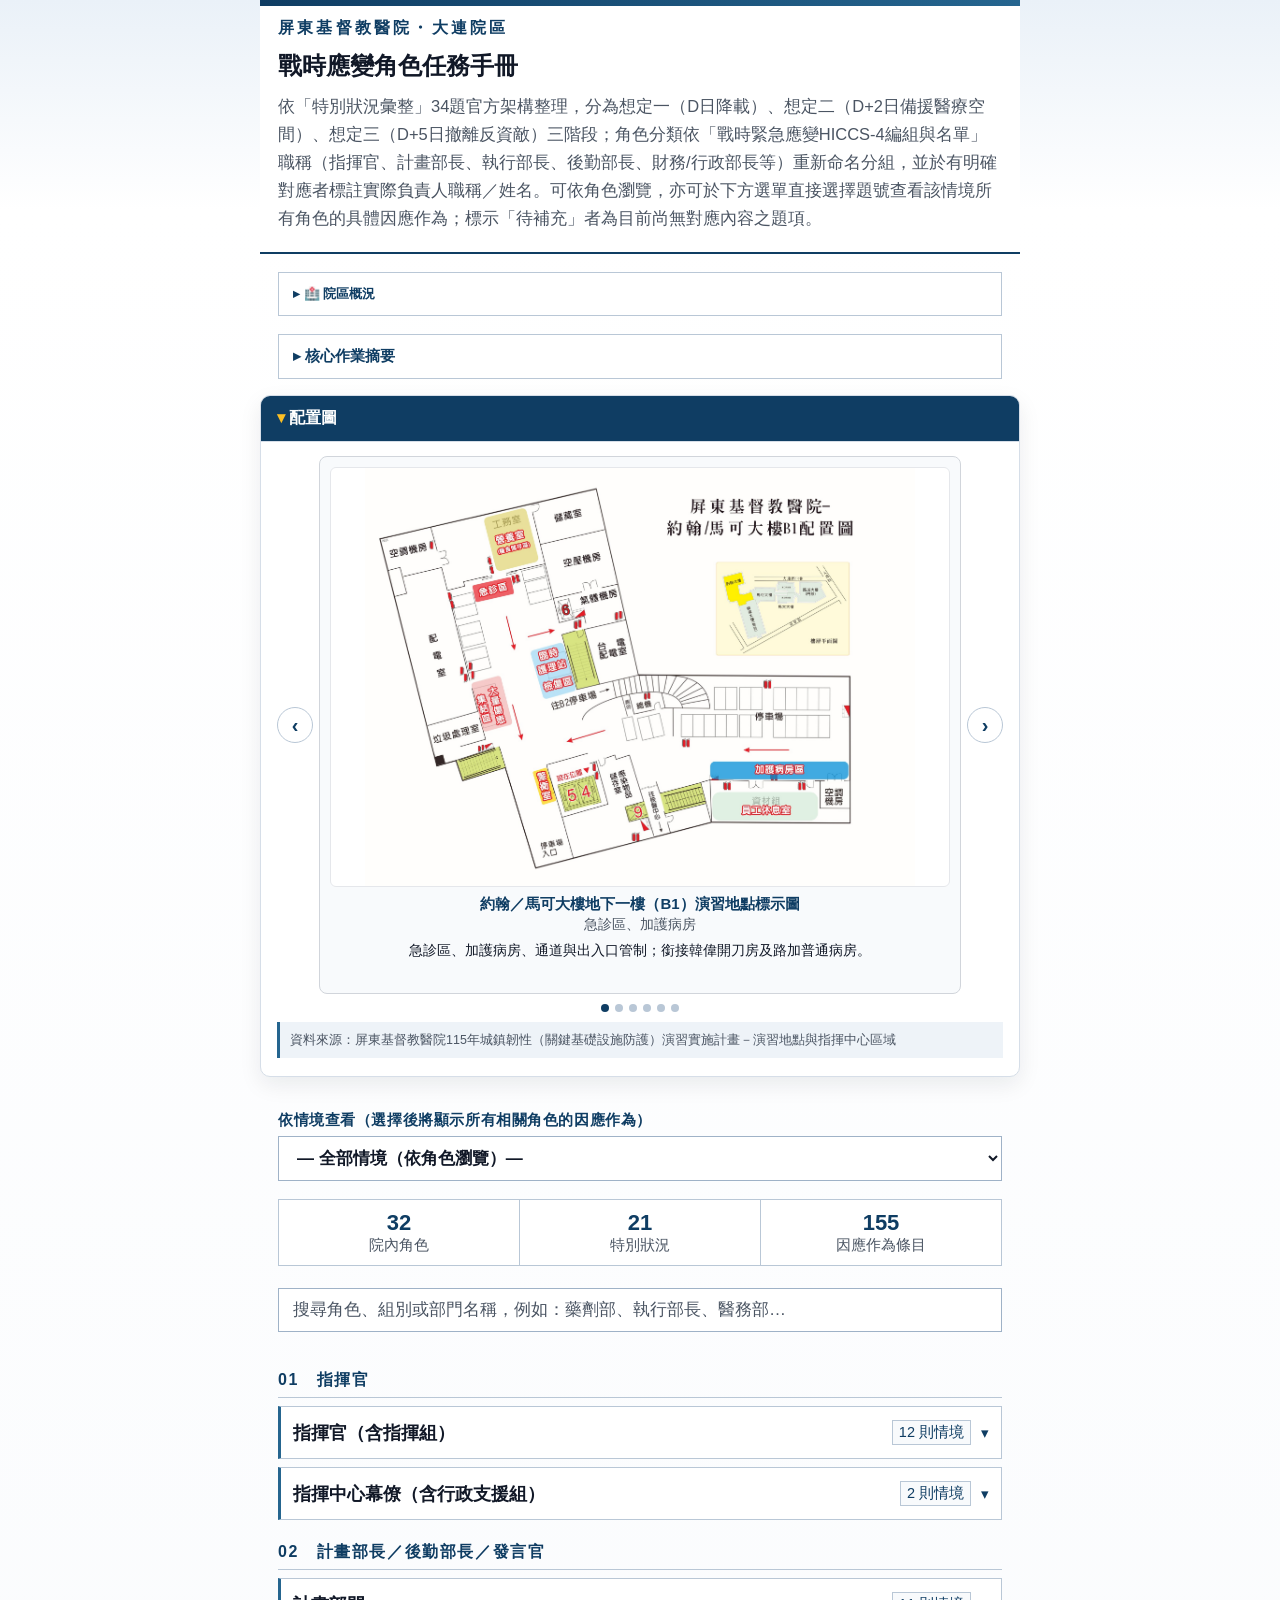
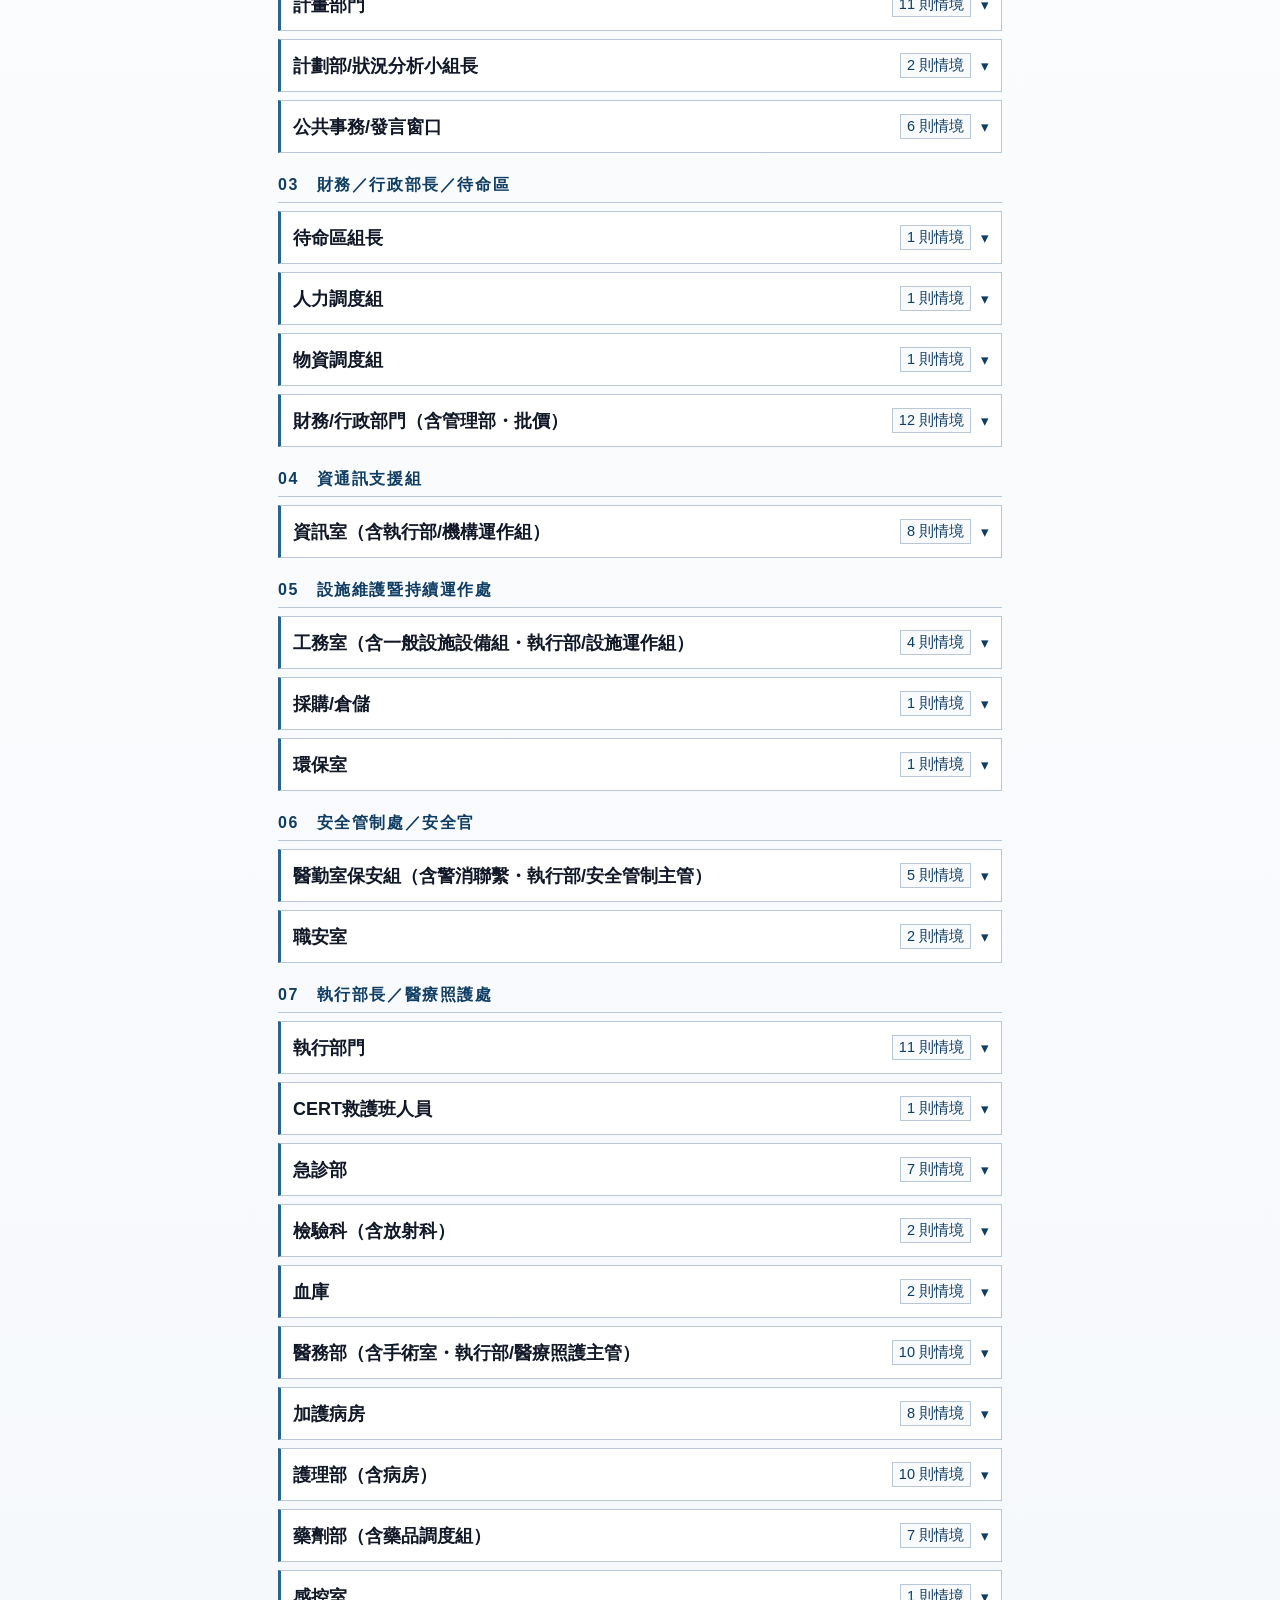
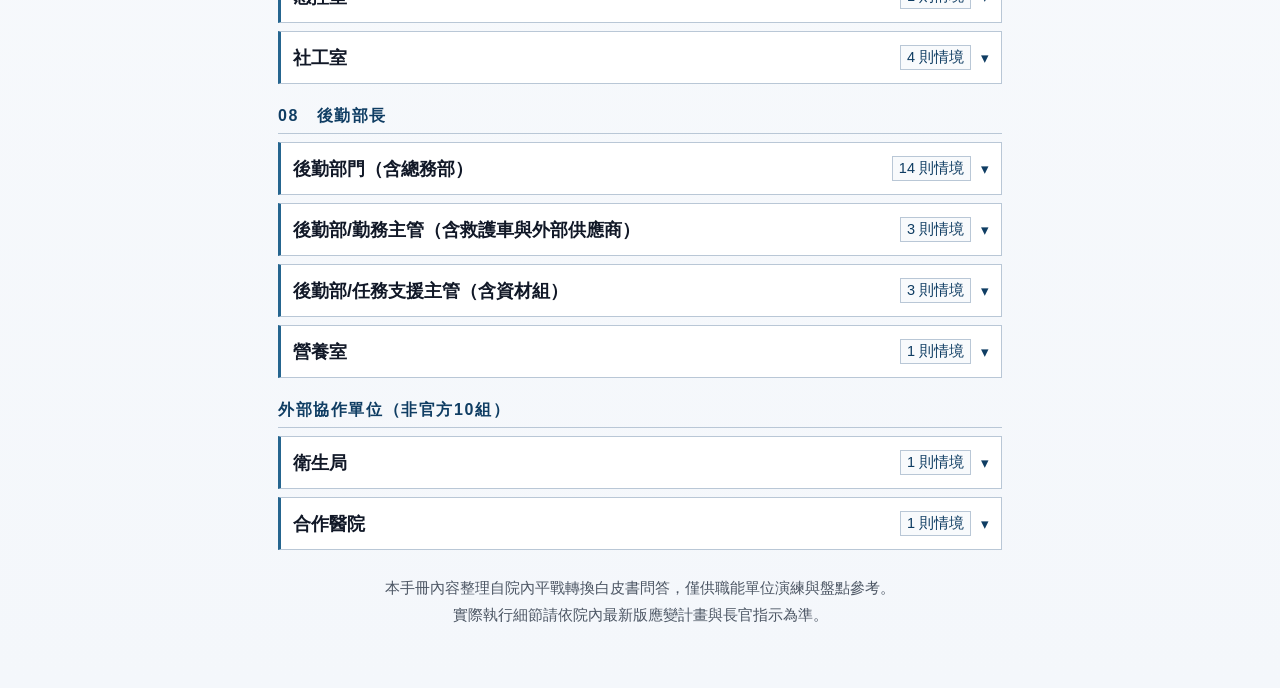
==== commit ade0e7c5: "Add files via upload" ====
--- a/index.html
+++ b/index.html
@@ -80,6 +80,12 @@
   }
   .scenario-banner .title{ font-size:18px; font-weight:900; color:var(--text); margin-bottom:6px; }
   .scenario-banner .desc{ font-size:15.5px; color:var(--text-dim); line-height:1.6; }
+  .official-bg{ margin-top:12px; padding:10px 12px; background:#fff; border:1px dashed var(--amber-dim); }
+  .official-bg-label{ font-size:13px; font-weight:900; color:var(--amber); margin-bottom:5px; }
+  .official-bg-text{ font-size:15px; color:var(--text); line-height:1.7; }
+  .official-bg-source{ margin-top:6px; font-size:12.5px; color:var(--text-dim); }
+  hr.merge-sep{ border:none; border-top:1px dashed var(--line); margin:14px 0; }
+  mark{ background:#fde68a; color:inherit; padding:0 2px; border-radius:2px; }
 
   .reminder-box{
     margin:10px 0 14px; padding:10px 12px; background:var(--panel-2);
@@ -150,7 +156,6 @@
   }
   .role-name-wrap{ flex:1; display:flex; flex-direction:column; gap:2px; min-width:0; }
   .role-name{font-size:18px;font-weight:700;}
-  .role-leader{ font-size:12.5px; color:var(--amber-dim); font-weight:400; }
   .role-count{
     font-size:14.5px; color:var(--amber-dim); border:1px solid var(--line);
     padding:2px 6px; flex-shrink:0;
@@ -205,31 +210,26 @@
     border:1px solid var(--line); border-left:4px solid var(--amber);
   }
   .opt-title{ font-size:14px; font-weight:900; color:var(--amber); margin-bottom:8px; }
-  details.exec-summary, details.drill-checklist{
+  details.exec-summary{
     margin:18px 18px 0; border:1px solid var(--line); background:var(--panel);
   }
-  details.exec-summary summary, details.drill-checklist summary{
+  details.exec-summary summary{
     padding:12px 14px; cursor:pointer; font-size:15px; font-weight:700;
     color:var(--amber); list-style:none; user-select:none;
   }
-  details.exec-summary summary::-webkit-details-marker, details.drill-checklist summary::-webkit-details-marker{ display:none; }
-  details.exec-summary summary::before, details.drill-checklist summary::before{ content:"▸ "; }
-  details.exec-summary[open] summary::before, details.drill-checklist[open] summary::before{ content:"▾ "; }
-  .exec-body, .check-body{ padding:4px 14px 16px; border-top:1px solid var(--line); }
+  details.exec-summary summary::-webkit-details-marker{ display:none; }
+  details.exec-summary summary::before{ content:"▸ "; }
+  details.exec-summary[open] summary::before{ content:"▾ "; }
+  .exec-body{ padding:4px 14px 16px; border-top:1px solid var(--line); }
   .decision-table{ width:100%; border-collapse:collapse; margin:10px 0; }
   .decision-table th, .decision-table td{
     border-bottom:1px solid var(--line); padding:7px 8px; text-align:left; vertical-align:top;
     font-size:13px; line-height:1.55;
   }
   .decision-table th{ color:var(--amber); font-weight:900; background:var(--panel-2); }
-  .check-grid{ display:grid; grid-template-columns:1fr; gap:8px; margin-top:10px; }
-  .check-section{ border:1px solid var(--line); padding:9px 10px; background:var(--bg); }
-  .check-section h3{ margin:0 0 6px; font-size:14px; color:var(--amber); }
-  .check-section label{ display:block; font-size:13px; line-height:1.55; margin:4px 0; }
   @media print{
-    details.exec-summary, details.drill-checklist{ break-inside:avoid; }
+    details.exec-summary{ break-inside:avoid; }
     .ai-draft, .search-bar, .scenario-picker, .stats{ display:none !important; }
-    .check-section input{ transform:scale(1.1); }
   }
 
   .no-match{ padding:30px 18px; text-align:center; color:var(--text-dim); font-size:17px; display:none; }
@@ -259,110 +259,42 @@
   .underground-map summary::before{ content:"▸ "; }
   .underground-map[open] summary::before{ content:"▾ "; }
   .map-body{ padding: 14px 16px 16px; }
-  .map-layout{
-    display: grid;
-    grid-template-columns: minmax(0, 1fr);
-    gap: 14px;
-    align-items: start;
-  }
-  .map-figure{
-    margin: 0;
-    border: 1px solid #d1d5db;
-    border-radius: 8px;
-    background: #f8fafc;
-    overflow: auto;
-    -webkit-overflow-scrolling: touch;
-    touch-action: pan-x pan-y pinch-zoom;
-  }
-  .map-figure img{
-    display: block;
-    width: 100%;
-    min-width: 720px;
-    height: auto;
-  }
-
-  .map-stage{
-    position: relative;
-    display: inline-block;
-    min-width: 720px;
-    width: 100%;
-  }
-  .map-stage img{
-    min-width: 0;
-  }
-  .map-pin{
-    position: absolute;
-    width: 24px;
-    height: 24px;
-    border-radius: 50%;
-    display: flex;
-    align-items: center;
-    justify-content: center;
-    transform: translate(-50%, -50%);
-    background: #d97706;
-    color: #ffffff;
-    border: 2px solid #ffffff;
-    box-shadow: 0 2px 8px rgba(15,23,42,.35);
-    font-size: 13px;
-    font-weight: 900;
-    line-height: 1;
-    pointer-events: none;
-  }
-  .map-pin.supply{ background:#15803d; }
-  .map-pin.triage{ background:#b91c1c; }
-  .map-pin.ward{ background:#2563eb; }
-  .map-pin.material{ background:#ca8a04; }
-  .map-pin.route{ background:#0f3d63; }
-  .map-legend{
-    display: flex;
-    flex-wrap: wrap;
-    gap: 6px 10px;
-    margin-top: 10px;
-    color: var(--text-dim);
-    font-size: 13px;
-  }
-  .map-legend span{
-    display: inline-flex;
-    align-items: center;
-    gap: 4px;
-    white-space: nowrap;
-  }
-  .map-legend b{
-    display: inline-flex;
-    align-items: center;
-    justify-content: center;
-    width: 18px;
-    height: 18px;
-    border-radius: 50%;
-    background: #0f3d63;
-    color: #ffffff;
-    font-size: 11px;
-  }
-  @media (max-width: 900px){
-    .map-stage{ min-width: 620px; }
-  }
-
-  .map-notes{
-    margin: 0;
-    padding: 12px 14px;
-    border: 1px solid #d6dee8;
-    border-radius: 8px;
-    background: #fbfdff;
-  }
-  .map-notes h3{
-    margin: 0 0 8px;
-    font-size: 15px;
-    color: #12385b;
-  }
-  .map-notes ul{
-    margin: 0;
-    padding-left: 20px;
-  }
-  .map-notes li{ margin: 4px 0; }
-  @media (max-width: 900px){
-    .map-layout{ grid-template-columns: 1fr; }
-    .map-figure img{ min-width: 620px; }
-  }
+  .map-carousel{ position:relative; display:flex; align-items:center; gap:6px; }
+  .map-viewport{
+    flex:1; overflow:hidden; border:1px solid #d1d5db; border-radius:8px; background:#f8fafc;
+  }
+  .map-track{
+    display:flex; transition: transform .28s ease;
+  }
+  .map-slide{
+    flex:0 0 100%; box-sizing:border-box; padding:10px;
+  }
+  .map-stage-fixed{
+    width:100%; height:420px; display:flex; align-items:center; justify-content:center;
+    background:#fff; border:1px solid #e5e7eb; border-radius:6px; overflow:auto;
+    touch-action:pan-x pan-y pinch-zoom;
+  }
+  .map-stage-fixed img{
+    max-width:none; height:100%; width:auto; display:block; margin:auto;
+  }
+  @media (max-width:700px){
+    .map-stage-fixed{ height:280px; }
+  }
+  .map-caption{ margin-top:8px; text-align:center; }
+  .map-caption-title{ font-weight:900; font-size:15px; color:var(--amber); }
+  .map-caption-sub{ font-size:13.5px; color:var(--text-dim); margin-top:2px; }
+  .map-caption-desc{ font-size:13.5px; color:var(--text); margin-top:6px; line-height:1.6; }
+  .map-nav{
+    flex:0 0 auto; width:36px; height:36px; border-radius:50%; border:1px solid var(--line);
+    background:#fff; color:var(--amber); font-size:20px; font-weight:900; cursor:pointer;
+    display:flex; align-items:center; justify-content:center;
+  }
+  .map-nav:hover{ background:var(--panel-2); }
+  .map-dots{ display:flex; justify-content:center; gap:6px; margin:10px 0; }
+  .map-dots .dot{
+    width:8px; height:8px; border-radius:50%; background:var(--line); cursor:pointer; border:none; padding:0;
+  }
+  .map-dots .dot.active{ background:var(--amber); }
 
 
 
@@ -404,7 +336,6 @@
 .source-note a,
 details.hospital-overview summary,
 details.exec-summary summary,
-details.drill-checklist summary,
 .contact-title,
 .opt-title,
 .scenario-picker label{
@@ -476,7 +407,6 @@
 }
 details.hospital-overview,
 details.exec-summary,
-details.drill-checklist,
 .role,
 .scenario{
   box-shadow:none;
@@ -487,13 +417,6 @@
 }
 .underground-map summary::before{
   color:#fbbf24;
-}
-.map-notes{
-  background:#fffdfa;
-  border-color:#f3d28b;
-}
-.map-notes h3{
-  color:#0f3d63;
 }
 button,
 .btn-primary{
@@ -522,7 +445,7 @@
   <header>
     <div class="eyebrow">屏東基督教醫院・大連院區</div>
     <h1>戰時應變角色任務手冊</h1>
-    <p>依「特別狀況彙整」34題官方架構整理，分為想定一（D日降載）、想定二（D+2日備援醫療空間）、想定三（D+5日撤離反資敵）三階段；角色分類改採「CI演習實施計畫」官方十大編組，並於有明確對應者標註實際負責人職稱／姓名。可依角色瀏覽，亦可於下方選單直接選擇題號查看該情境所有角色的具體因應作為；標示「待補充」者為目前尚無對應內容之題項。</p>
+    <p>依「特別狀況彙整」34題官方架構整理，分為想定一（D日降載）、想定二（D+2日備援醫療空間）、想定三（D+5日撤離反資敵）三階段；角色分類依「戰時緊急應變HICCS-4編組與名單」職稱（指揮官、計畫部長、執行部長、後勤部長、財務/行政部長等）重新命名分組，並於有明確對應者標註實際負責人職稱／姓名。可依角色瀏覽，亦可於下方選單直接選擇題號查看該情境所有角色的具體因應作為；標示「待補充」者為目前尚無對應內容之題項。</p>
   </header>
 
   <details class="hospital-overview">
@@ -540,54 +463,9 @@
       </table>
       <div class="ho-source">資料來源：115年醫院簡介參考檔、屏基國家關鍵基礎設施醫院安全防護計畫書</div>
     </div>
-
-  <details class="exec-summary" open>
-    <summary>主管版一頁決策摘要</summary>
-    <div class="exec-body">
-      <table class="decision-table">
-        <tr><th>時間</th><th>最高目標</th><th>主管決策</th><th>主要責任組</th><th>藥事重點</th></tr>
-        <tr><td>D日 0-30分</td><td>確認命令、啟動HICS、降載</td><td>指定指揮官、啟動戰情板、宣布停非急迫服務</td><td>總召集／決策組、計畫部門、執行部門</td><td>藥劑部盤點72小時核心藥、管制藥與冷藏藥</td></tr>
-        <tr><td>D日 30分-6小時</td><td>維持急重症與大量傷患量能</td><td>核定反向檢傷、床位清空、對外求援</td><td>醫療應變、後勤物資、行政支援</td><td>急救藥箱前移急診/ICU/手術室，紙本處方待命</td></tr>
-        <tr><td>D+2</td><td>地下備援醫療空間可運作</td><td>決定功能區開設、病患移動、輪班與補給節奏</td><td>設施搶修、資通簡報、後勤維生、醫療照護</td><td>B1戰時藥庫、冷藏監測、管制藥雙人點交</td></tr>
-        <tr><td>D+5</td><td>撤離、病人交接、反資敵</td><td>核定撤離序、接收院所、設備處置與資料保護</td><td>指揮組、醫療照護、後勤、文件記錄、安全管制</td><td>個人用藥包、管制/冷藏/高警訊藥雙簽交接</td></tr>
-      </table>
-      <div class="source-note">出處：院內HICS-IV編組名冊、本手冊情境資料；外部依據參考 <a href="https://www.cdc.gov.tw/Category/MPage/6CJ7RCriP1wF4BmtgAhKuA" target="_blank" rel="noopener">衛生福利部疾病管制署「國家衛生指揮中心（NHCC）」</a>、<a href="https://law.moj.gov.tw/LawClass/LawAll.aspx?pcode=L0030010" target="_blank" rel="noopener">全國法規資料庫《管制藥品管理條例》</a>、<a href="https://law.moj.gov.tw/LawClass/LawAll.aspx?pcode=L0030001" target="_blank" rel="noopener">全國法規資料庫《藥事法》</a>。</div>
-    </div>
   </details>
 
-  <details class="drill-checklist" open>
-    <summary>演練可用查核表</summary>
-    <div class="check-body">
-      <div class="check-grid">
-        <div class="check-section"><h3>指揮與通報</h3>
-          <label><input type="checkbox"> 指揮官、發言官、安全官、聯絡官已到位</label>
-          <label><input type="checkbox"> HICS已啟動，戰情板與IAP週期已建立</label>
-          <label><input type="checkbox"> 對衛生局、EMOC或地方應變中心回報窗口已確認</label>
-        </div>
-        <div class="check-section"><h3>藥事與醫療</h3>
-          <label><input type="checkbox"> 72小時核心藥品、急救藥、抗感染藥與輸液已盤點</label>
-          <label><input type="checkbox"> 管制藥品管理人、加鎖櫃、雙人點交與簿冊已啟動</label>
-          <label><input type="checkbox"> 冷藏藥溫度監測、備援電力與溫度異常隔離流程已確認</label>
-          <label><input type="checkbox"> 紙本處方、手寫藥袋、調劑紀錄與補登流程已演練</label>
-        </div>
-        <div class="check-section"><h3>地下空間與後勤</h3>
-          <label><input type="checkbox"> B1檢傷、ICU、手術、恢復、輕症區與戰時藥庫已標示</label>
-          <label><input type="checkbox"> 工作人員休憩、飲水、膳食、如廁、廢棄物與心理支持已配置</label>
-          <label><input type="checkbox"> 照明、電力、醫療氣體、資訊與通訊備援已測試</label>
-        </div>
-        <div class="check-section"><h3>撤離與反資敵</h3>
-          <label><input type="checkbox"> 病患分級、轉送優先序、接運區與接收院所清冊已確認</label>
-          <label><input type="checkbox"> 個人用藥包、醫療摘要、管制/冷藏藥交接單已備妥</label>
-          <label><input type="checkbox"> 重要設備撤離、鎖定、資料清除與雙人簽收流程已完成</label>
-        </div>
-      </div>
-      <div class="source-note">出處：<a href="https://law.moj.gov.tw/LawClass/LawAll.aspx?pcode=L0030010" target="_blank" rel="noopener">全國法規資料庫《管制藥品管理條例》</a>；<a href="https://law.moj.gov.tw/LawClass/LawAll.aspx?pcode=L0030011" target="_blank" rel="noopener">全國法規資料庫《管制藥品管理條例施行細則》</a>；<a href="https://law.moj.gov.tw/LawClass/LawAll.aspx?pcode=L0030001" target="_blank" rel="noopener">全國法規資料庫《藥事法》</a>；<a href="https://www.cdc.gov.tw/Category/ListPage/Iy4X4vj6189dASB07gbivQ" target="_blank" rel="noopener">衛生福利部疾病管制署「疫苗冷運冷藏」</a>；<a href="https://www.cdc.gov.tw/Category/MPage/6CJ7RCriP1wF4BmtgAhKuA" target="_blank" rel="noopener">衛生福利部疾病管制署「國家衛生指揮中心（NHCC）」</a></div>
-    </div>
-  </details>
-
-
-  </details>
-  <details class="exec-summary" open>
+  <details class="exec-summary">
     <summary>核心作業摘要</summary>
     <div class="exec-body">
       <table class="decision-table">
@@ -598,6 +476,8 @@
         <tr><td>電力氧氣</td><td>發電機 2,800 kW、UPS 橋接、主液氧槽約 181 小時，鋼瓶不足時 Ambu bag 接力。</td></tr>
         <tr><td>撤離</td><td>16 輛支援車，單梯次 101 人；重症 1:1 醫護陪同，貨車 7 輛運送物資。</td></tr>
         <tr><td>洗腎</td><td>90 秒極速脫離，不拔針、夾管剪斷、地下安全區後止血。</td></tr>
+        <tr><td>藥品量能</td><td>院內庫存約14天；戰備儲備約100人份（止痛退燒、抗生素、慢性病藥、外用藥、輸液），與日常庫存分開管理。依M1-M4臨床分級，另訂A-D運送序；未達7天黃燈、3天紅燈回報。</td></tr>
+        <tr><td>人力量能</td><td>啟動30%人力召回，採12小時輪班、強制交班；以ICU為例，護理師約24人（1:2-3照護比）、醫師約10人（1:12照護比），每上2-3天休息1天。</td></tr>
       </table>
       <div class="source-note">資料來源：屏東基督教醫院大連院區平戰轉換白皮書_04.docx</div>
     </div>
@@ -608,28 +488,78 @@
 
 
   <details class="underground-map" open>
-    <summary>地下化作業位置圖</summary>
+    <summary>配置圖</summary>
     <div class="map-body">
-      <div class="map-layout">
-        <figure class="map-figure">
-          <div class="map-stage">
-            <img src="[data-uri]" alt="屏東基督教醫院各大樓 B1 地下化作業配置圖">
-            <span class="map-pin supply" style="left:46.5%;top:51.5%;">1</span>
-            <span class="map-pin triage" style="left:22.2%;top:29.5%;">2</span>
-            <span class="map-pin ward" style="left:79.5%;top:41.8%;">3</span>
-            <span class="map-pin material" style="left:21.8%;top:52.5%;">4</span>
-            <span class="map-pin route" style="left:58.5%;top:44.5%;">5</span>
-          </div>
-          <div class="map-legend">
-            <span><b>1</b>臨時藥局/藥品供應點</span>
-            <span><b>2</b>急診/檢傷區</span>
-            <span><b>3</b>ICU/病房區</span>
-            <span><b>4</b>資材/基礎輸液配給點</span>
-            <span><b>5</b>主要補給動線</span>
-          </div>
-        </figure>
-
+      <div class="map-carousel" id="mapCarousel">
+        <button type="button" class="map-nav map-prev" aria-label="上一張">‹</button>
+        <div class="map-viewport">
+          <div class="map-track" id="mapTrack">
+        <div class="map-slide" data-idx="0">
+          <div class="map-stage-fixed">
+            <img src="[data-uri]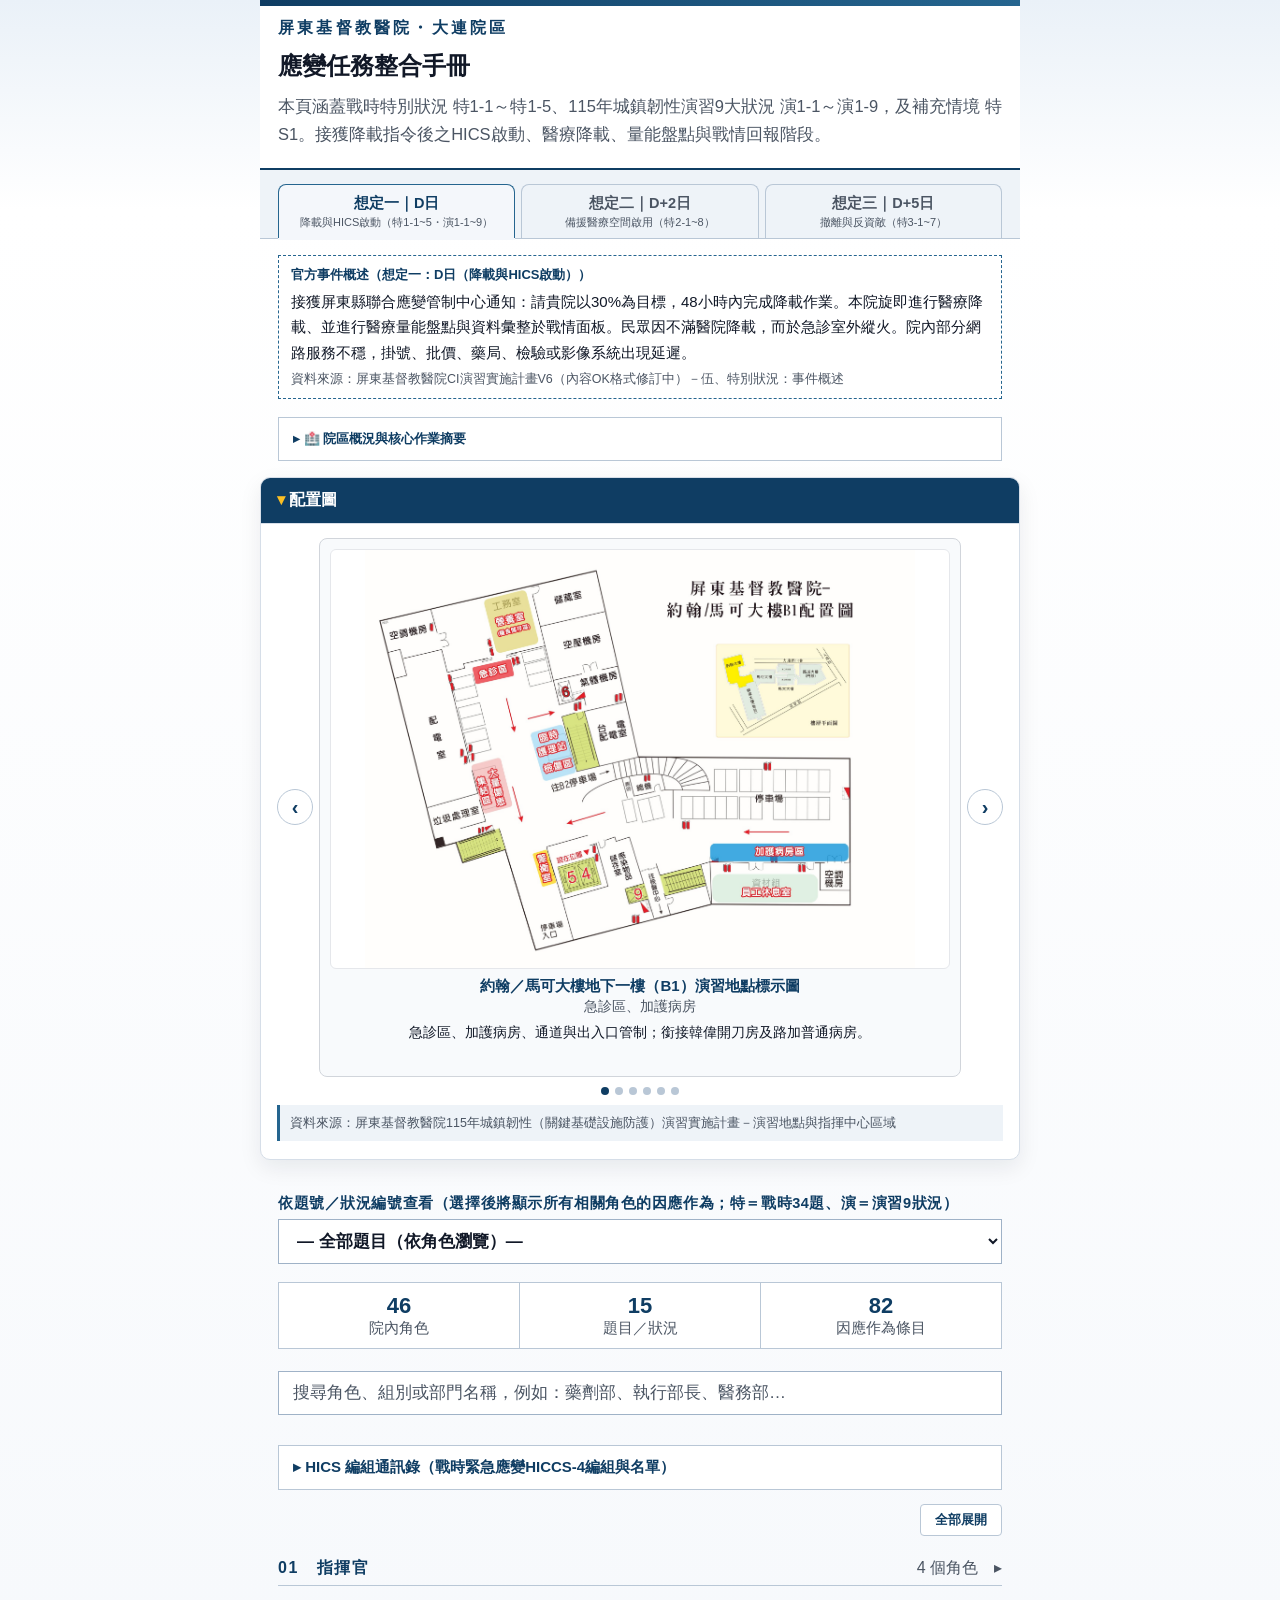
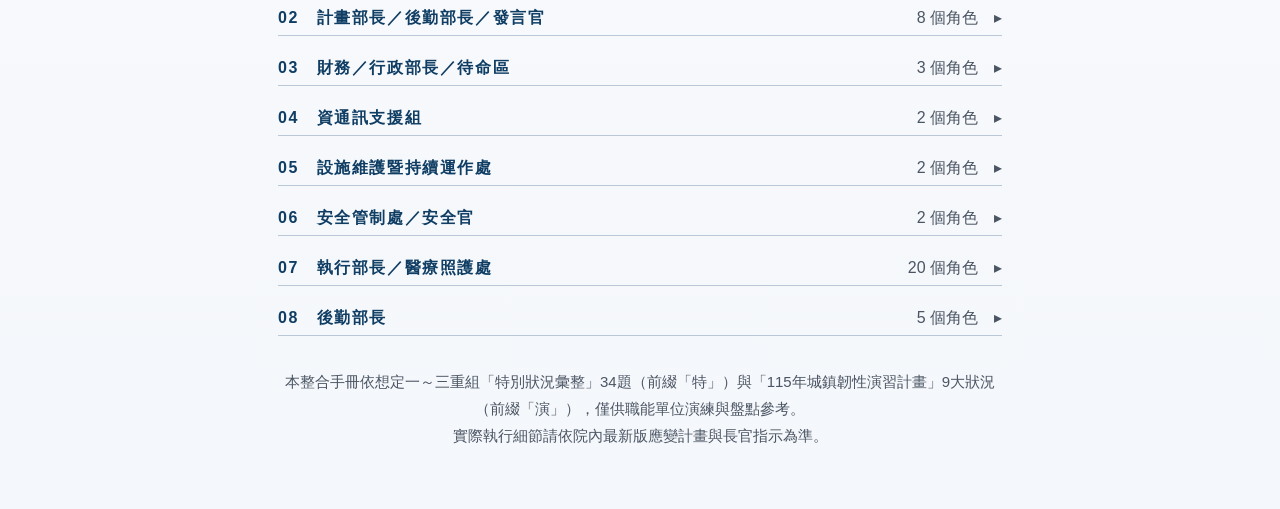
==== commit e7f25a42: "Add files via upload" ====
--- a/index.html
+++ b/index.html
@@ -3,7 +3,7 @@
 <head>
 <meta charset="UTF-8">
 <meta name="viewport" content="width=device-width, initial-scale=1.0">
-<title>屏基大連院區・戰時應變角色任務手冊</title>
+<title>屏基大連院區・應變任務整合手冊（想定一～三）</title>
 <style>
   :root{
     --bg: #faf9f5;
@@ -437,6 +437,70 @@
     .whitepaper05-note p{margin:0 0 6px}
     .whitepaper05-note ol{margin:0;padding-left:1.4em}
     .whitepaper05-note li{margin:4px 0}
+
+
+  /* ===== 整合版新增：想定頁籤 ===== */
+  .manual-tabs{
+    display:flex; gap:6px; padding:14px 18px 0;
+    border-bottom:1px solid var(--line); background:var(--panel-2);
+    position:sticky; top:0; z-index:50;
+  }
+  .manual-tabs button{
+    flex:1; padding:9px 6px 8px; font-size:14.5px; font-weight:900;
+    font-family:inherit; cursor:pointer; color:var(--text-dim);
+    background:transparent; border:1px solid var(--line); border-bottom:none;
+    border-radius:8px 8px 0 0;
+  }
+  .manual-tabs button.active{
+    background:var(--bg); color:var(--amber); border-color:var(--amber-dim);
+    box-shadow:0 2px 0 var(--bg);
+  }
+  .manual-tabs button .tab-sub{ display:block; font-size:11px; font-weight:400; color:var(--text-dim); margin-top:2px; }
+  .app-section[hidden]{ display:none; }
+  .stage-intro{ margin:16px 18px 0; }
+  .stage-intro .official-bg{ margin:0; }
+  /* ===== 整合版新增：HICS 編組通訊錄 ===== */
+  details.hics-directory{
+    margin:14px 18px 0; border:1px solid var(--line); background:var(--panel);
+  }
+  details.hics-directory summary{
+    cursor:pointer; padding:12px 14px; font-weight:900; font-size:15px;
+    color:var(--amber); list-style:none;
+  }
+  details.hics-directory summary::-webkit-details-marker{ display:none; }
+  details.hics-directory summary::before{ content:"▸ "; }
+  details.hics-directory[open] summary::before{ content:"▾ "; }
+  .hics-dir-body{ padding:0 14px 14px; }
+  .hics-dir-table{ width:100%; border-collapse:collapse; font-size:13.5px; }
+  .hics-dir-table th, .hics-dir-table td{
+    border:1px solid var(--line); padding:6px 8px; vertical-align:top; text-align:left; line-height:1.5;
+  }
+  .hics-dir-table th{ background:var(--panel-2); color:var(--amber); font-weight:900; white-space:nowrap; }
+  .hics-dir-table td:first-child{ font-weight:700; white-space:nowrap; }
+  .hics-dir-note{ margin-top:8px; font-size:12px; color:var(--text-dim); }
+  /* ===== 整合版新增：院區概況＋核心作業摘要 合併區塊 ===== */
+  .merged-subtitle{
+    margin-top:18px; padding-top:14px; border-top:1px solid var(--line);
+    font-weight:900; font-size:15px; color:var(--amber);
+  }
+  /* ===== 整合版新增：組別預設收合 ===== */
+  .cat-head{ cursor:pointer; user-select:none; }
+  .cat-head .count::after{ content:"　▾"; }
+  .cat.collapsed .cat-head .count::after{ content:"　▸"; }
+  .cat.collapsed .roles{ display:none; }
+  .list-tools{ display:flex; justify-content:flex-end; padding:14px 18px 0; }
+  .list-tools button{
+    font-family:inherit; font-size:13px; font-weight:700; cursor:pointer;
+    color:var(--amber); background:var(--panel); border:1px solid var(--line);
+    padding:6px 14px; border-radius:4px;
+  }
+  .list-tools button:hover{ border-color:var(--amber-dim); }
+  @media print{
+    .manual-tabs{ display:none !important; }
+    .app-section[hidden]{ display:block; }
+    .cat.collapsed .roles{ display:flex; }
+    .list-tools{ display:none !important; }
+  }
 </style>
 </head>
 <body>
@@ -444,12 +508,22 @@
 
   <header>
     <div class="eyebrow">屏東基督教醫院・大連院區</div>
-    <h1>戰時應變角色任務手冊</h1>
-    <p>依「特別狀況彙整」34題官方架構整理，分為想定一（D日降載）、想定二（D+2日備援醫療空間）、想定三（D+5日撤離反資敵）三階段；角色分類依「戰時緊急應變HICCS-4編組與名單」職稱（指揮官、計畫部長、執行部長、後勤部長、財務/行政部長等）重新命名分組，並於有明確對應者標註實際負責人職稱／姓名。可依角色瀏覽，亦可於下方選單直接選擇題號查看該情境所有角色的具體因應作為；標示「待補充」者為目前尚無對應內容之題項。</p>
+    <h1>應變任務整合手冊</h1>
+    <p id="manualDesc"></p>
   </header>
 
+  <div class="manual-tabs">
+    <button type="button" data-stage="1" class="active">想定一｜D日<span class="tab-sub">降載與HICS啟動（特1-1~5・演1-1~9）</span></button>
+    <button type="button" data-stage="2">想定二｜D+2日<span class="tab-sub">備援醫療空間啟用（特2-1~8）</span></button>
+    <button type="button" data-stage="3">想定三｜D+5日<span class="tab-sub">撤離與反資敵（特3-1~7）</span></button>
+  </div>
+  <div class="stage-intro" id="stageIntro1"></div>
+  <div class="stage-intro" id="stageIntro2" hidden></div>
+  <div class="stage-intro" id="stageIntro3" hidden></div>
+
+
   <details class="hospital-overview">
-    <summary>🏥 院區概況</summary>
+    <summary>🏥 院區概況與核心作業摘要</summary>
     <div class="ho-body">
       <table class="ho-table">
         <tr><td>成立</td><td>1953年創立（基督教畢士大診所），1963年於現址建立醫療大樓</td></tr>
@@ -462,12 +536,7 @@
         <tr><td>特殊責任</td><td>核三廠二級核災急救責任醫院；與屏東工業區多家工廠策略聯盟（2023年明揚公司氣爆曾參與傷患救治）</td></tr>
       </table>
       <div class="ho-source">資料來源：115年醫院簡介參考檔、屏基國家關鍵基礎設施醫院安全防護計畫書</div>
-    </div>
-  </details>
-
-  <details class="exec-summary">
-    <summary>核心作業摘要</summary>
-    <div class="exec-body">
+      <div class="merged-subtitle">核心作業摘要</div>
       <table class="decision-table">
         <tr><th>主題</th><th>新版核心作法</th></tr>
         <tr><td>降載</td><td>成人 MEWS、兒科 PEWS、急診檢核表、ICU 反向檢傷共同決策。</td></tr>
@@ -483,6 +552,8 @@
     </div>
   </details>
 
+  
+
 
 
 
@@ -564,34 +635,100 @@
   </details>
 
 
-  <div class="scenario-picker">
-    <label for="scenarioSelect">依情境查看（選擇後將顯示所有相關角色的因應作為）</label>
-    <select id="scenarioSelect">
-      <option value="">— 全部情境（依角色瀏覽）—</option>
-    </select>
-  </div>
-
-
-  <div class="stats" id="stats"></div>
-
-  <div class="search-bar">
-    <input type="text" id="searchInput" placeholder="搜尋角色、組別或部門名稱，例如：藥劑部、執行部長、醫務部…">
-  </div>
-
-  <div id="scenarioBanner"></div>
-  <div id="content"></div>
-  <div class="no-match" id="noMatch">找不到符合的角色，請換個關鍵字試試。</div>
+  
+
+  <section class="app-section" id="appS1">
+    <div class="scenario-picker">
+      <label>依題號／狀況編號查看（選擇後將顯示所有相關角色的因應作為；特＝戰時34題、演＝演習9狀況）</label>
+      <select>
+        <option value="">— 全部題目（依角色瀏覽）—</option>
+      </select>
+    </div>
+    <div class="stats"></div>
+    <div class="search-bar">
+      <input type="text" placeholder="搜尋角色、組別或部門名稱，例如：藥劑部、執行部長、醫務部…">
+    </div>
+    <details class="hics-directory">
+      <summary>HICS 編組通訊錄（戰時緊急應變HICCS-4編組與名單）</summary>
+      <div class="hics-dir-body">
+        <table class="hics-dir-table">
+          <thead><tr><th>編組</th><th>主管／代理</th><th>單位</th><th>電話</th></tr></thead>
+          <tbody class="hicsDirBody"></tbody>
+        </table>
+        <div class="hics-dir-note">資料來源：戰時緊急應變HICCS-4編組與名單(修訂5-1版)20260716.docx；三想定共用。</div>
+      </div>
+    </details>
+    <div class="list-tools"><button type="button" class="toggle-all">全部展開</button></div>
+    <div class="banner-slot"></div>
+    <div class="content"></div>
+    <div class="no-match">找不到符合的角色，請換個關鍵字試試。</div>
+  </section>
+
+  <section class="app-section" id="appS2" hidden>
+    <div class="scenario-picker">
+      <label>依題號／狀況編號查看（選擇後將顯示所有相關角色的因應作為；特＝戰時34題、演＝演習9狀況）</label>
+      <select>
+        <option value="">— 全部題目（依角色瀏覽）—</option>
+      </select>
+    </div>
+    <div class="stats"></div>
+    <div class="search-bar">
+      <input type="text" placeholder="搜尋角色、組別或部門名稱，例如：藥劑部、執行部長、醫務部…">
+    </div>
+    <details class="hics-directory">
+      <summary>HICS 編組通訊錄（戰時緊急應變HICCS-4編組與名單）</summary>
+      <div class="hics-dir-body">
+        <table class="hics-dir-table">
+          <thead><tr><th>編組</th><th>主管／代理</th><th>單位</th><th>電話</th></tr></thead>
+          <tbody class="hicsDirBody"></tbody>
+        </table>
+        <div class="hics-dir-note">資料來源：戰時緊急應變HICCS-4編組與名單(修訂5-1版)20260716.docx；三想定共用。</div>
+      </div>
+    </details>
+    <div class="list-tools"><button type="button" class="toggle-all">全部展開</button></div>
+    <div class="banner-slot"></div>
+    <div class="content"></div>
+    <div class="no-match">找不到符合的角色，請換個關鍵字試試。</div>
+  </section>
+
+  <section class="app-section" id="appS3" hidden>
+    <div class="scenario-picker">
+      <label>依題號／狀況編號查看（選擇後將顯示所有相關角色的因應作為；特＝戰時34題、演＝演習9狀況）</label>
+      <select>
+        <option value="">— 全部題目（依角色瀏覽）—</option>
+      </select>
+    </div>
+    <div class="stats"></div>
+    <div class="search-bar">
+      <input type="text" placeholder="搜尋角色、組別或部門名稱，例如：藥劑部、執行部長、醫務部…">
+    </div>
+    <details class="hics-directory">
+      <summary>HICS 編組通訊錄（戰時緊急應變HICCS-4編組與名單）</summary>
+      <div class="hics-dir-body">
+        <table class="hics-dir-table">
+          <thead><tr><th>編組</th><th>主管／代理</th><th>單位</th><th>電話</th></tr></thead>
+          <tbody class="hicsDirBody"></tbody>
+        </table>
+        <div class="hics-dir-note">資料來源：戰時緊急應變HICCS-4編組與名單(修訂5-1版)20260716.docx；三想定共用。</div>
+      </div>
+    </details>
+    <div class="list-tools"><button type="button" class="toggle-all">全部展開</button></div>
+    <div class="banner-slot"></div>
+    <div class="content"></div>
+    <div class="no-match">找不到符合的角色，請換個關鍵字試試。</div>
+  </section>
 
   <footer>
-    本手冊內容整理自院內平戰轉換白皮書問答，僅供職能單位演練與盤點參考。<br>
+    本整合手冊依想定一～三重組「特別狀況彙整」34題（前綴「特」）與「115年城鎮韌性演習計畫」9大狀況（前綴「演」），僅供職能單位演練與盤點參考。<br>
     實際執行細節請依院內最新版應變計畫與長官指示為準。
   </footer>
 </div>
 
 <script>
-const CATEGORIES = [{"id":"group01","name":"01　指揮官","roles":[{"role":"指揮官（含指揮組）","entries":[{"scenario":"1-1","title":"降載指令啟動、核心醫療維持與住院降載","desc":"如何確定降載指令並啟動HICS、決定醫院需維持之核心醫療功能與暫停業務、回報公告，並將住院病患降載至30%。","group":"想定一：D日（降載與HICS啟動）","html":"<p><strong>▸ 原情境1-1：確定降載指令與啟動HICS</strong></p><p><strong>一、確認指令並啟動 HICS</strong></p>\n<ol><li><strong>反求證</strong>：總機或接獲單位記錄主管機關指令後，交由聯絡官向屏東縣聯合應變管制中心或衛生主管機關反求證。</li><li><strong>CI-911</strong>：確認無誤後啟動 HICS，全院廣播 CI-911，並以一呼百應通知編組人員 1 小時內至指揮中心集合。</li><li><strong>指揮所開設</strong>：計畫部與後勤部同步完成指揮中心、戰情白板、通訊設備及備援紙本表單配置。</li></ol>\n\n<p><strong>二、SWEAT-M 與量能限時回報</strong></p>\n<ol><li><strong>戰情面板</strong>：狀況分析處啟動降載暨醫療量能戰情面板，採綠、黃、紅燈號呈現床位、人力、急診、手術、ICU、救護車、氣體、血液及藥材。</li><li><strong>回報週期</strong>：各部門原則每 2 小時更新，急診、ICU、血庫、藥材、氧氣與電力可依決策需求即時回報。</li><li><strong>單一窗口</strong>：聯絡官依戰情面板資料向衛生局、地方聯合應變中心或 EMOC 初報、續報，並提出外部支援需求。</li></ol><div class=\"source-note\">資料來源：屏東基督教醫院大連院區平戰轉換白皮書_04.docx</div><p><strong>▸ 原情境1-2：核心醫療維持與對外公告</strong></p><p><strong>一、核心功能與暫停業務</strong></p>\n<ol><li><strong>維持核心</strong>：優先維持急診、急重症、救命手術、ICU、檢驗、影像、藥事、血液、感染管制、病歷資訊及轉送功能。</li><li><strong>暫停降載</strong>：暫停非緊急選擇性手術、非必要檢查、常規門診量能與可延後業務，釋出人力及空間。</li><li><strong>集中資源</strong>：將釋出人力、醫材、藥品、設備轉向急診、手術室、ICU、地下備援空間與大量傷患處置。</li></ol>\n\n<p><strong>二、對外回報與民眾公告</strong></p>\n<ol><li><strong>衛生局回報</strong>：經指揮官核定後，定時回報降載進度、床位、人力、急重症收治、手術、藥材、血液、氧氣及備援空間。</li><li><strong>統一公告</strong>：由發言官統一對外發布門診調整、手術延期、快速出院流程、家屬說帖與媒體採訪規範。</li><li><strong>防止混亂</strong>：第一線避免自行口頭承諾；公告內容以指揮中心核定版本為準。</li></ol><div class=\"source-note\">資料來源：屏東基督教醫院大連院區平戰轉換白皮書_04.docx</div>","is_gap":false},{"scenario":"1-2","title":"SWEAT-M關鍵資源盤點與戰情彙整","desc":"本院如何進行關鍵資源（SWEAT-M表格）盤點並彙整戰情面板，含降載進度彙整，以及降載後醫材衛材之重新分配與倉儲管理。","group":"想定一：D日（降載與HICS啟動）","html":"<p>接獲主管機關要求進入戰時醫療整備並限時回報各項量能，本院<strong>指揮組（總召集與決策組）</strong>作為\nHICS（醫院事故指揮系統）的最高決策中樞，該做的事情如下：</p>\n<p><strong>一、 啟動 HICS 並接掌最高指揮權（事故指揮官／院長）</strong></p>\n<ol>\n<li>\n<p><strong>宣告開設臨災應變中心</strong>：指揮官接獲主管機關狀況下達後，要立即下令啟動\n HICS\n 架構，成立臨災應變中心，並召集各部門（執行、計畫、後勤、行政／財務）幹部報到就位。</p>\n</li>\n<li>\n<p><strong>最高戰略決策下達</strong>：核定戰時醫療整備的整體方向、範圍與安全原則。設定如「優先維持急重症與戰傷收治、執行全院醫療降載」等最高戰略目標，並統籌跨部門之資源盤點與運作。</p>\n</li>\n</ol>\n<p><strong>二、 外部對接與協調呈報（聯絡官／行政副院長）</strong></p>\n<ol>\n<li>\n<p><strong>擔任唯一官方聯繫窗口</strong>：聯絡官要擔任醫院與衛生局、警消、軍方、合作聯防醫院及各類設備物資供應商等外部機關的主要協調窗口。</p>\n</li>\n<li>\n<p><strong>督導限時回報作業</strong>：協同「統籌呈報組（危管會）」，確保計畫部與各組盤點出的「床位、人力、急診、手術、救護車、物資藥材」等精確數據，能順暢對接主管機關，並於規定的時限內完成初報與續報。</p>\n</li>\n</ol>\n<p><strong>三、 危機溝通與訊息發布（發言官／醫療副院長）</strong></p>\n<ol>\n<li>\n<p><strong>統一對內外發言</strong>：負責統一對內外的訊息發布，避免戰前因假訊息或資訊不對稱而引發社會大眾與院內員工的恐慌。</p>\n</li>\n<li>\n<p><strong>媒體與家屬溝通管理</strong>：制定媒體區的管制規範及家屬詢答原則。針對醫療功能降載、停止常規醫療排程或轉院安置等重大變革，迅速擬定新聞稿或說明資料並對外公布。</p>\n</li>\n</ol>\n<p><strong>四、 全院安全監測與風險防護（安全官／職安室主任）</strong></p>\n<ol>\n<li>\n<p><strong>風險評估與監控</strong>：負責確認員工、病人及訪客的安全，持續評估戰時整備期間人員、設施與環境可能遭受的危害，並向指揮官提出安全維護建議。</p>\n</li>\n<li>\n<p><strong>確保管制與演習安全</strong>：完成演習與整備期間的安全檢核、管制區劃定及中止條件設定；若發現有危及參演或應變人員安全之不當行動，隨時建議停止。</p>\n</li>\n</ol>\n<p><strong>五、 提供專業決策支援（醫療／技術專家）</strong></p>\n<ol>\n<li><strong>專業諮詢對接</strong>：聯繫院內外專家（如感染管制、放射、血庫、藥品及備援空間等領域專家），為指揮官提供戰備資源調度、醫療核心維持與設施轉置上的專業建議，確保醫療應變決策準確無誤。</li>\n</ol>","is_gap":false},{"scenario":"1-5","title":"院內網路服務不穩與資安攻擊因應","desc":"院內網路服務不穩，掛號、批價、藥局、檢驗或影像系統延遲；並納入HIS/PACS遭APT及DDoS攻擊、勒索軟體威脅之應處作為。","group":"想定一：D日（降載與HICS啟動）","html":"<p>在 HICS（醫院事故指揮系統）架構下，<strong>指揮組</strong>\n作為全院應變的最高決策與大腦中樞，要迅速將醫院從高度依賴數位系統的環境，切換為極限實體運作模式。指揮組各成員要做的事情如下：</p>\n<p><strong>一、\n事故指揮官（由醫務副院長劉思源擔任）：統籌決策與正式宣告「紙本降級」</strong></p>\n<ol>\n<li>\n<p><strong>果斷隔離與宣告當機應變</strong>：面對勒索軟體與 APT 攻擊，指揮官要立即聽取資訊室的情資報告，並授權資訊室從物理層面切斷網路，防止惡意程式進一步在院內擴散。同時，指揮官要<strong>正式向全院宣告進入「Downtime 紙本降級」極限模式</strong>。</p>\n</li>\n<li>\n<p><strong>啟動紙本備援機制</strong>：下令全院各醫療單位砸破「當機緊急箱」，全面改用預先準備的三聯式紙本病歷、手寫處方箋與離線列印名單來維持核心醫療不中斷。</p>\n</li>\n<li>\n<p><strong>拒絕勒索與確立最高目標</strong>：秉持國家關鍵基礎設施防護原則，拒絕向境外敵對勢力支付贖金；並確立在斷網期間，「維持急重症搶救與病患安全」為醫院的最高戰略目標。</p>\n</li>\n</ol>\n<p><strong>二、 發言人 / 公關官（由醫務副院長擔任）：危機溝通與防範「認知作戰」</strong></p>\n<ol>\n<li>\n<p><strong>防堵社會恐慌與假訊息</strong>：境外勢力的駭客攻擊往往伴隨著網路攻擊與假訊息的認知作戰，意圖製造社會混亂。發言人肩負危機溝通的重任，要迅速設立新聞簡報中心，統一對外發布聲明。</p>\n</li>\n<li>\n<p><strong>傳遞「醫療不中斷」的安定訊息</strong>：主動向大眾與媒體說明醫院正遭遇網路攻擊但已全面啟動備援機制，保證急診、手術等核心醫療照護並未停擺，藉此安撫病患家屬，反制可能引發恐慌的不實謠言。</p>\n</li>\n</ol>\n<p><strong>三、 聯絡官（由行政副院長擔任）：跨部會對接與外部求援</strong></p>\n<ol>\n<li>\n<p><strong>緊急通報主管機關</strong>：聯絡官是醫院對外的生命線。在遭受 APT 與 DDoS 攻擊當下，要第一時間向行政院國家資通安全會報、衛福部資訊處以及在地衛生局進行重大資安事件通報。</p>\n</li>\n<li>\n<p><strong>建立異質備援通訊</strong>：若 DDoS 攻擊伴隨外部基礎電信網路中斷，聯絡官要啟動異質性戰術通訊網，透過院區頂樓架設的低軌衛星（如 OneWeb）或無線電，死守與中央衛福部的微弱連線。</p>\n</li>\n<li>\n<p><strong>請求國家級資安支援</strong>：協調外部資源，請求國家資安院或具備專業資安防護能力的應變團隊介入，協助院方資訊室進行資安攻防監控、系統清洗與資料復原評估。</p>\n</li>\n</ol>\n<p><strong>四、 安全官（由職安室主任擔任）：極限狀態下的醫療安全監控</strong></p>\n<ol>\n<li>\n<p><strong>嚴防人工降級衍生之醫療錯誤</strong>：在失去 HIS 系統（包含自動給藥安全警示、電子核對）與 PACS 影像系統的輔助下，醫療出錯的風險將急遽升高。安全官要嚴密監控各單位轉為「人工作業」時的流程安全，確認人工跑單、對講機口頭回報檢驗危險值時，是否有<strong>嚴格執行覆誦確認機制</strong>。</p>\n</li>\n<li>\n<p><strong>行使「危險行動中止權」</strong>：安全官隨時掌握演習或真實應變中的中止權。若評估在缺乏電腦系統輔助下，某項常規醫療或搶救行動的失誤風險過高，恐對病患造成直接生命危害，安全官有權介入並隨時建議指揮官終止該項醫療行動。</p>\n</li>\n</ol>","is_gap":false},{"scenario":"2-1","title":"醫療空間移轉指令與院內疏散","desc":"如何確定醫療空間移轉指令，並啟動院內疏散流程。","group":"想定二：D+2日（備援醫療空間啟用）","html":"\n<p>針對特別狀況2-3「主管機關通知可能發生空襲或遠距火力威脅；本院要啟用B1備援醫療空間及五處功能區」，在\nHICS（醫院事故指揮系統）架構下，<strong>指揮官（由醫務副院長劉思源擔任）</strong>作為全院的最高決策與指揮中樞，要迅速下達防空指令並確保指揮體系在戰火下持續運作。</p>\n<p>該做的事情如下：</p>\n<p><strong>一、 發布防空警報與確立最高戰略目標</strong></p>\n<ol>\n<li>\n<p><strong>下達警報與動員</strong>：接獲主管機關的空襲或遠距火力威脅通知後，指揮官要立即發布國家級防空警報或動員令。</p>\n</li>\n<li>\n<p><strong>設定戰略目標</strong>：於接管指揮權的10分鐘內，透過全院緊急廣播發布第一道動員令，確立當下的最高戰略目標（例如：「放棄所有常規醫療，全面準備接收戰傷病患」），杜絕群龍無首導致的黃金搶救期流失。</p>\n</li>\n</ol>\n<p><strong>二、 執行「指揮中樞瞬間地下化」</strong></p>\n<ol>\n<li>\n<p><strong>攜帶避難包極速轉移</strong>：為確保「指揮權絕對不中斷」，指揮官要在發布警報的\n 10 分鐘內，帶領 HICS\n 核心幕僚（安全官、聯絡官、發言官），抓起預先整備定檢的「指揮官避難包」（內含衛星電話、加密無線電、全院實體藍圖及備份硬碟等），循無窗戶的內側安全梯，迅速轉移至地下防空避難核心區（如大連院區地下二樓\n B2 或恩慈大樓 B1 會議室）開設戰時指揮所。</p>\n</li>\n<li>\n<p><strong>指揮所硬體瞬間啟動</strong>：抵達地下指揮所後，要於 3\n 分鐘內啟動獨立不斷電系統，架設白板與情資看板，確保通訊天線延伸至無遮蔽區，重新建立指揮與控制能力。</p>\n</li>\n</ol>\n<p><strong>三、 督導 B1 備援空間與五大功能區開設</strong>\n下令指示執行部與後勤部執行「空間降階防護」，將高樓層核心醫療轉移至地下室，並確保地下一樓的五大備援醫療功能區確實開設運作。包含：約翰/馬可大樓\nB1 的檢傷行政區與臨時 ICU 病房、韓偉大樓 B1\n的臨時開刀房與恢復室，以及路加大樓 B1\n的輕症病房，以維持微型戰地醫院的醫療量能。</p>\n<p><strong>四、 啟動網狀異地備援與防範「無頭狀態」</strong></p>\n<ol>\n<li>\n<p><strong>雙盲備援連線</strong>：同步與瑞光院區（或預先簽定協定之外部備援機構）啟動「雙盲備援連線」。明確約定若大連主院區指揮所不幸遭直接摧毀或失聯達\n 15 分鐘，備援應變中心要立即無縫接管全院的外聯與資源調度權。</p>\n</li>\n<li>\n<p><strong>自動順位繼承機制</strong>：若指揮官自身因戰火阻斷或遇襲無法視事，要授權啟動院內「HICS\n 自動順位繼承機制」，由當值最高層級的臨床主管（如急診部主任、重症醫學部主任或外科部主任）在\n 5 分鐘內依法自動接管指揮權，確保決策鏈不中斷。</p>\n</li>\n</ol>\n<p><strong>五、 統籌外部資源協調與授權危機溝通</strong></p>\n<ol>\n<li>\n<p><strong>外部對接與求援</strong>：作為醫院與外部（如衛福部、國防部、衛生局、消防局）的唯一官方聯繫窗口，透過聯絡官請求必要的外部資源支援（如協調軍方運補車輛或血液調度）。</p>\n</li>\n<li>\n<p><strong>授權訊息發布</strong>：授權發言官（公關官／醫教副院長施丞貴）統一對外及對媒體發布醫院降載、防空避難及門禁管制的聲明，以安定院內病患與社會大眾的民心，並防堵戰時假訊息與恐慌蔓延。</p>\n</li>\n</ol><div class=\"whitepaper05-note\"><p><strong>最新版白皮書_05修訂重點</strong></p><ol><li>接獲醫療空間移轉指令後，由聯絡官向屏東縣聯合應變管制中心反求證，確認後回報指揮官啟動 HICS。</li><li>指揮中心同步評估災害威脅、建築安全、醫療量能與備援空間可用性，確認後下達分級轉移命令。</li><li>B1 備援量能以急診 19 床、ICU 23 床、一般病房 36 床為基準，戰情中心持續監測疏散進度與量能變化。</li></ol><div class=\"source-note\">資料來源：屏東基督教醫院大連院區平戰轉換白皮書_05.docx</div></div><hr class=\"merge-sep\"><p>在 HICS（醫院事故指揮系統）架構下，<strong>指揮組</strong>作為全院的決策與指揮中樞，要立即啟動「空間降階防護」、「指揮中樞地下化」及「備援醫療空間開設」等平戰轉換戰略。指揮組各關鍵角色要做的事情如下：</p>\n<p><strong>一、 事故指揮官（院長）：下達防空指令與指揮權地下化</strong></p>\n<ol>\n<li>\n<p><strong>下達防空與空間轉換指令</strong>：接獲空襲或遠距火力威脅通知後，指揮官要立即發布國家級防空警報或動員令，並下令執行部門全面啟用逃生圖內地下一樓備援醫療空間。</p>\n</li>\n<li>\n<p><strong>指揮中樞極速地下化轉移</strong>：為確保「指揮權絕對不中斷」，指揮官要在發布警報的\n 10 至 30\n 分鐘內，帶領核心幕僚抓起預先整備的「指揮官避難包（Go-Bag，內含衛星電話、無線電、院區實體藍圖等）」，循無窗戶的內側安全梯，迅速從高樓層轉移至大連院區地下結構最強固的防空避難核心區（如恩慈大樓\n B1 會議室）設立指揮中心。</p>\n</li>\n<li>\n<p><strong>啟動異地雙盲備援</strong>：同步與瑞光院區（或簽署協定之外部機構）啟動「雙盲備援連線」。約定若大連主院區指揮所遭直接摧毀或失聯達\n 15 分鐘，備援應變中心要立即無縫接管全院外聯與資源調度權。</p>\n</li>\n<li>\n<p><strong>決策啟用五處 B1\n 功能區</strong>：指示各部門確實依計畫於指定位置開設五大功能區：檢傷行政區（約翰、馬可\n B1）、臨時 ICU（約翰、馬可 B1）、臨時開刀房（韓偉 B1）、恢復室（韓偉\n B1）及輕症病房（路加 B1），並確保醫療核心功能持續運作。</p>\n</li>\n</ol>\n<p><strong>二、 安全官（職安室主任）：監控疏散安全與就地掩蔽</strong></p>\n<ol>\n<li>\n<p><strong>確認避難安全與管制</strong>：安全官要確認 B1\n 備援醫療空間的安全條件是否充足，並監督疏散動線、集結區以及樓梯間、電梯口等關鍵通道的管制點是否落實。</p>\n</li>\n<li>\n<p><strong>指導高樓層「就地掩蔽」</strong>：針對高樓層加護病房或洗腎中心等因維生儀器無法立即下樓的重症病患，指導醫護人員迅速將病床推離靠窗區域，移至建築物的「核心內筒」（如電梯梯廳、無窗戶內部走廊）進行防爆掩蔽，並拉下防爆窗簾。</p>\n</li>\n<li>\n<p><strong>監控無動力垂直疏散</strong>：若高樓層受損，要監控醫護人員利用蓄電池設備及軟擔架，將重症病患經由安全梯以人力垂直疏散至\n B1 空間的安全狀況。</p>\n</li>\n</ol>\n<p><strong>三、 聯絡官（行政副院長）：外部通聯與備援協調</strong></p>\n<ol>\n<li>\n<p><strong>主管機關與外部通報</strong>：於地下指揮中心透過備援通訊設備（如衛星電話），向地方政府災害應變中心及衛生局回報本院已啟動防空疏散，並更新本院\n B1 五處備援醫療空間的開設進度與殘存醫療量能。</p>\n</li>\n<li>\n<p><strong>外部資源請求與轉送協調</strong>：針對遭受空襲可能導致的傷患湧入或院內無法負荷的重症病患，聯絡官要與消防局、區域聯防醫院或軍方協調救護車輛動線與後送/撤離資源。</p>\n</li>\n</ol>\n<p><strong>四、 發言官（醫教副院長施丞貴）：危機溝通與安定民心</strong></p>\n<ol>\n<li>\n<p><strong>發布避難與降載訊息</strong>：統一對外發布聲明，說明醫院因應防空威脅已進入戰備狀態，並公告取消所有非緊急門診與常規排程的醫療降載政策。</p>\n</li>\n<li>\n<p><strong>安撫病患與家屬恐慌</strong>：針對疏散至 B1 避難區或輕症病房（路加大樓 B1\n 停車場）的病患與家屬，提供明確的指引與資訊，安定群眾情緒，避免因防空避難產生的推擠或失序影響醫療動線。</p>\n</li>\n</ol>\n<p><strong>五、 醫療/技術專家（行政支援中心主任）：提供備援運作建議</strong></p>\n<ol>\n<li><strong>地下設施極限運作評估</strong>：協助指揮官與設施運作組評估 B1\n 各臨時醫療功能區（如腹膜透析室轉換的臨時開刀房）的極限運作條件。針對地下室通風、臨時拉設的電力、照明與醫療氣體供應等技術問題提供專業諮詢，確保「微型戰地醫院」能發揮應有功能。</li>\n</ol>","is_gap":false},{"scenario":"2-3","title":"地下空間關鍵基礎設施","desc":"地下醫療空間持續運作所需之基礎關鍵設施說明。","group":"想定二：D+2日（備援醫療空間啟用）","html":"<p><strong>一、電力備援與優先序</strong></p>\n<ol><li><strong>發電機</strong>：全院緊急發電機總容量 2,800 kW；台電停電後約 10 秒自動啟動、15 秒內轉速正常，瞬斷由 UPS 橋接。</li><li><strong>B1 優先序</strong>：用電保護順序為：急診/臨時 ICU > 開刀房/呼吸器 > 血庫冰箱/檢驗設備 > 照明通道。</li><li><strong>72 小時卸載</strong>：工務室切斷非必要迴路；馬可/約翰大樓負載率降至 35% 以下可自撐超過 77 小時，韓偉與路加需 12 小時內外部補油。</li><li><strong>UPS 時間</strong>：路加、馬可、約翰 UPS 約可支撐 30 分鐘；韓偉約 100 分鐘；檢驗與血庫 UPS 約 30 分鐘。</li></ol>\n\n<p><strong>二、氧氣與人工通氣</strong></p>\n<ol><li><strong>三層供氧</strong>：主液氧槽 11,200 kg 約 181 小時；小液氧桶 340 kg 約 5.5 小時；20 支 O2 鋼瓶約 1.8 小時。</li><li><strong>3 分鐘切換</strong>：中央供氧中斷時，醫護須在 3 分鐘內切換氧氣鋼瓶。</li><li><strong>Ambu 接力</strong>：鋼瓶不足時啟動 Ambu bag 人工通氣與捏球大隊，每 15-20 分鐘輪替一次。</li></ol><div class=\"whitepaper05-note\"><p><strong>最新版白皮書_05修訂重點</strong></p><ol><li>環保室啟動醫療廢棄物緊急清運，清運後以 1,000 ppm 以上高濃度漂白水或戰時備用消毒劑完成車體噴灑。</li><li>緊急發電機總容量 2,800 kW；斷電後 10 秒自動起動、15 秒轉速正常，UPS 負責橋接空窗期。</li><li>主液氧槽位於約翰大樓 1F，可充填 11,200 kg，約可備援 181 小時；另備空氣壓縮機及 20 支移動式 O2 鋼瓶。</li></ol><div class=\"source-note\">資料來源：屏東基督教醫院大連院區平戰轉換白皮書_05.docx</div></div>","is_gap":false},{"scenario":"2-6","title":"大量傷患處置流程","desc":"地下醫療空間大量傷患時處置流程。","group":"想定二：D+2日（備援醫療空間啟用）","html":"<p><strong>一、急診與醫療處置</strong></p>\n<ol><li><strong>B1 急診</strong>：以紅區 3 床、黃區 6 床、綠區 10 床快速分流，重傷優先止血、呼吸道、輸液、輸血、止痛鎮靜與救命手術。</li><li><strong>損傷控制</strong>：臨時開刀房僅執行損傷控制及救命手術，非救命手術延後。</li><li><strong>檢驗影像</strong>：檢驗、血庫、放射與急診保持短動線；系統故障時以紙本與口頭覆誦回報危急值。</li></ol>\n\n<p><strong>二、藥品血品與家屬</strong></p>\n<ol><li><strong>藥事支援</strong>：藥劑部前移急救藥、止痛鎮靜、抗生素、升壓藥、輸液電解質與管制藥雙人覆核。</li><li><strong>血品門檻</strong>：血庫盤點庫存；低於最低安全庫存量 105U 時啟動限制性輸血並聯絡捐血中心。</li><li><strong>家屬分流</strong>：社工/院牧集中家屬詢問與情緒支持，避免家屬進入紅黃區。</li></ol><div class=\"whitepaper05-note\"><p><strong>最新版白皮書_05修訂重點</strong></p><ol><li>B1 急診若同時收治達 50 名傷患或出現壅塞，啟動大量傷患應變並廣播「急診333」。</li><li>依 START 分為紅、黃、綠、黑四類，紅區優先救命處置，黃區延後處置，綠區集中照護，黑區另行管理。</li><li>急診須同步協調開刀房、恢復室、ICU 與病房，建立轉入、治療、後送及死亡處理動線。</li></ol><div class=\"source-note\">資料來源：屏東基督教醫院大連院區平戰轉換白皮書_05.docx</div></div>","is_gap":false},{"scenario":"2-7","title":"72小時核心物資盤點","desc":"72小時核心物資盤點、消耗速率、補給缺口、藥材/氧氣/油料優先順序；替代供應商及主管機關請求支援流程。","group":"想定二：D+2日（備援醫療空間啟用）","html":"<p><strong>一、確認指令並啟動 HICS</strong></p>\n<ol><li><strong>反求證</strong>：總機或接獲單位記錄主管機關指令後，交由聯絡官向屏東縣聯合應變管制中心或衛生主管機關反求證。</li><li><strong>CI-911</strong>：確認無誤後啟動 HICS，全院廣播 CI-911，並以一呼百應通知編組人員 1 小時內至指揮中心集合。</li><li><strong>指揮所開設</strong>：計畫部與後勤部同步完成指揮中心、戰情白板、通訊設備及備援紙本表單配置。</li></ol>\n\n<p><strong>二、SWEAT-M 與量能限時回報</strong></p>\n<ol><li><strong>戰情面板</strong>：狀況分析處啟動降載暨醫療量能戰情面板，採綠、黃、紅燈號呈現床位、人力、急診、手術、ICU、救護車、氣體、血液及藥材。</li><li><strong>回報週期</strong>：各部門原則每 2 小時更新，急診、ICU、血庫、藥材、氧氣與電力可依決策需求即時回報。</li><li><strong>單一窗口</strong>：聯絡官依戰情面板資料向衛生局、地方聯合應變中心或 EMOC 初報、續報，並提出外部支援需求。</li></ol><div class=\"whitepaper05-note\"><p><strong>最新版白皮書_05修訂重點</strong></p><ol><li>燃油盤點：馬可/約翰 800L+6,000L 共 6,800L，負載低於 35% 約可支撐 77 小時。</li><li>韓偉 1,000L、負載低於 35% 約 15 小時；路加 800L、負載低於 20% 約 18 小時，均須於 12 小時內啟動補油。</li><li>燃油調度優先維持馬可/約翰與韓偉區域，確保急診、ICU、開刀房及核心設備供電。</li></ol><div class=\"source-note\">資料來源：屏東基督教醫院大連院區平戰轉換白皮書_05.docx</div></div>","is_gap":false},{"scenario":"2-8","title":"院區警戒與出入管制（含假訊息與恐慌應處）","desc":"院區警戒區、出入口管制、員工識別、訪客限制、監視器巡邏、可疑物通報及警消民防支援；並納入民眾因假訊息、搶購、心理恐慌大量湧入急診之應處作為。","group":"想定二：D+2日（備援醫療空間啟用）","html":"<p><strong>▸ 原情境S1：假訊息與恐慌湧入急診</strong></p><p>急診前線正面臨嚴重的癱瘓與安全威脅。HICS\n<strong>指揮組（總召集與決策組）</strong>作為最高決策中樞，要迅速穩定局面、反制假訊息並確保醫療核心功能不中斷，該做的事情如下：</p>\n<p><strong>一、 事故指揮官（院長）：下達最高戰略決策與授權應變</strong></p>\n<ol>\n<li>\n<p><strong>最高決策下達</strong>：指揮官要立即核定戰略方向，下達「死守急診與急重症核心功能」之指令，並授權執行醫療降載與分流機制。</p>\n</li>\n<li>\n<p><strong>授權開設戶外分流站</strong>：針對恐慌搶藥的慢性病患，授權啟動分流機制，例如指示設置<strong>「戶外慢性病處方籤領藥區」</strong>或「戶外防疫門診」，將輕症與單純領藥的民眾阻絕於急診室外，以減輕急診壅塞。</p>\n</li>\n<li>\n<p><strong>授權實施院區封鎖</strong>：面對恐慌群眾湧入，授權啟動最高級別門禁管制或「內部封鎖」，以保障前線醫護人員的安全。</p>\n</li>\n</ol>\n<p><strong>二、 發言官 / 醫療副院長：反制假訊息與統一危機溝通</strong></p>\n<ol>\n<li>\n<p><strong>闢謠與統一發布訊息</strong>：針對假訊息與心理恐慌，發言官要迅速擬定新聞稿或說明資料，統一對內外發言，說明醫院目前的真實收治量能、慢性病藥品庫存狀況及提早領藥之規範，避免謠言引發更大的社會恐慌。</p>\n</li>\n<li>\n<p><strong>建立媒體與家屬分流區</strong>：嚴格管制媒體與家屬進入急診搶救區。指示將家屬引導至專屬的「家屬休息區（如轉診中心）」或「家屬接待區」進行安撫與撤離資訊詢答；同時於指定地點（如簡報室或恩慈大樓一樓）開設媒體接待區並定時召開記者會，防堵不當消息傳播。</p>\n</li>\n</ol>\n<p><strong>三、 聯絡官 / 行政副院長：對接外部支援與公權力介入</strong></p>\n<ol>\n<li>\n<p><strong>請求警力與交管支援</strong>：面對急診大門的大量人車湧入與潛在的群眾滋擾，聯絡官要立即聯繫轄區警察機關（如派出所、保警中隊），請求優勢警力支援現場秩序維護與交通節點壅塞疏導，確保救護車動線暢通。</p>\n</li>\n<li>\n<p><strong>對接衛生局與聯防體系</strong>：針對大量傷患與藥品搶購潮，迅速與屏東縣衛生局或高屏區緊急醫療網聯繫，確認慢性病藥物調撥政策、通報急診壅塞狀況，並協調周邊基層診所或聯防醫院協助接收非緊急病患。</p>\n</li>\n</ol>\n<p><strong>四、 安全官 / 職安室主任：確保院區安全與實體防護</strong></p>\n<ol>\n<li>\n<p><strong>下達「硬邊界防護」指令</strong>：安全官要評估群眾恐慌衝擊醫院的安全風險，並建議/指示安全管制組（保安組）立即封閉非必要出入口，拉下鐵捲門或架設阻絕物，實施嚴格的身分核對與門禁管制，僅保留單一檢傷武裝通道。</p>\n</li>\n<li>\n<p><strong>監控暴力與維安風險</strong>：監控急診現場是否發生因家屬要求遭拒而衍生的醫療暴力事件。若發生暴力滋擾，立即指導啟動防暴應變（如\n Code Black），確保醫護團隊的人身安全不受恐慌群眾侵害。</p>\n</li>\n</ol>\n<p><strong>五、 醫療/技術專家：提供醫療降載與處置專業建議</strong></p>\n<ol>\n<li><strong>專業諮詢支援</strong>：針對家屬要求提早領藥或緊急住院之需求，提供戰備時期「危機護理標準」的專業指引，協助指揮官判定哪些常規醫療可立即停止，並指導前線實施「反向檢傷」，將資源保留給真正的戰傷與急重症病患。</li>\n</ol><p><strong>▸ 原情境2-18：院區警戒與出入管制</strong></p><p>在 HICS（醫院事故指揮系統）架構下，<strong>指揮組</strong>作為全院的最高決策與內外協調中樞，要迅速下達防護指令、尋求外部武裝支援並進行危機溝通。指揮組各關鍵角色要做的事情如下：</p>\n<p><strong>一、 事故指揮官（院長）：下達最高防護決策與戰略目標</strong></p>\n<ol>\n<li>\n<p><strong>提升安全警戒級別</strong>：面對可疑偵蒐與避難人潮湧入，指揮官要立即下令全院進入最高安全警戒狀態，授權執行部（保安組）啟動「內部封鎖」與「建立硬邊界」機制，以保護院內醫護人員、急重症病患及殘存的醫療資源。</p>\n</li>\n<li>\n<p><strong>決策資源分配與庇護原則</strong>：依據計畫部回報的醫院容載量與物資現況，指揮官要做出是否收容一般避難民眾的艱難決策。若醫院資源僅能維持核心醫療，要下令拒絕非醫療需求的庇護，將有限空間與物資絕對集中於急重症與戰傷搶救。</p>\n</li>\n</ol>\n<p><strong>二、 安全官（職安室主任）：監控現場危害與指導防禦部署</strong></p>\n<ol>\n<li>\n<p><strong>評估實體威脅與防護</strong>：安全官要持續評估無人機、不明人車及推擠人潮對醫院建築與人員的潛在危害（如爆裂物、破壞維生管線等），並向指揮官提出防禦建議。</p>\n</li>\n<li>\n<p><strong>督導實施防暴與反滲透</strong>：指導醫勤室保安組強勢落實門禁管制，將出入口縮減至單一通道（如設立聯合檢查站進行身分與武器核對）；並針對地下室發電機房、資訊機房、液氧槽等關鍵基礎設施，增設\n 24 小時武裝/防暴巡邏哨，防範敵方第五縱隊（在地協力者）的滲透破壞。</p>\n</li>\n</ol>\n<p><strong>三、 聯絡官（行政副院長）：請求外部武裝支援與人潮疏導</strong></p>\n<ol>\n<li>\n<p><strong>請求警政與軍方支援</strong>：擔任單一對外聯繫窗口，立即與屏東縣警察局、保二總隊、消防局及在地民防中隊聯繫，請求派遣優勢警力到院協防，反制無人機偵蒐，並協助維持院區周邊的交通與治安。</p>\n</li>\n<li>\n<p><strong>協調人潮轉移</strong>：針對湧入醫院尋求庇護與物資的社區民眾，聯絡官要與地方政府應變中心或村里長協調，請求增派接駁車或引導人員，將避難人潮轉移至政府指定的正規災民收容所或社區避難空間。</p>\n</li>\n</ol>\n<p><strong>四、 發言官（醫教副院長施丞貴）：執行危機溝通與群眾安撫</strong></p>\n<ol>\n<li>\n<p><strong>發布聲明與防堵謠言</strong>：面對假訊息或群眾恐慌，發言官要迅速彙整正確資訊，統一對外發布新聞稿或聲明，遏止「醫院有無限物資」等不實謠言擴散，避免更多人潮湧入。</p>\n</li>\n<li>\n<p><strong>前線溝通與安撫</strong>：指派專人（如社工人員或公關人員）前往院區外圍，透過擴音設備向聚集的群眾明確說明醫院目前的極限降載狀況與醫療優先原則，並引導民眾前往正確的避難所，以降低群眾因被拒絕而產生的憤怒與暴力衝突風險。</p>\n</li>\n</ol>\n<p><strong>五、 醫療/技術專家（行政支援中心主任）：提供特殊危害諮詢</strong></p>\n<ol>\n<li><strong>評估特種威脅</strong>：針對不明無人機的偵蒐或可疑車輛，醫療/技術專家可協助聯繫外部國安、軍事或毒化災專家，評估是否可能攜帶爆裂物或生化輻核武器，並及早建議指揮官採取相應的預防與除汙準備。</li>\n</ol><div class=\"whitepaper05-note\"><p><strong>最新版白皮書_05修訂重點</strong></p><ol><li>封閉側門及後門，僅保留急診入口及約翰停車場入口作為管制出入口。</li><li>約翰停車場入口設置拒馬、沙包或防衝撞設施，限制非任務車輛進入。</li><li>僅允許救護車、軍警車、認證補給車及任務車輛通行；急診入口設檢查站並落實識別證、通行證查驗。</li></ol><div class=\"source-note\">資料來源：屏東基督教醫院大連院區平戰轉換白皮書_05.docx</div></div>","is_gap":false},{"scenario":"3-1","title":"確認撤離命令並啟動撤離流程","desc":"如何確認撤離命令並啟動撤離流程。","group":"想定三：D+5日（撤離與反資敵作業）","html":"<p>在\nHICS（醫院事故指揮系統）架構下，<strong>事故指揮官（由醫務副院長劉思源擔任）</strong>作為應變機制的大腦與最高決策者，要承上啟下、領導應變團隊並下達決策。該做的事情如下：</p>\n<p><strong>一、 查核撤離命令真實性與啟動應變機制</strong></p>\n<ol>\n<li>\n<p><strong>查核與啟動</strong>：接獲主管機關（如衛生局）的撤離或分流要求後，指揮官要優先<strong>查核撤離命令的真實性</strong>，確認無誤後，正式下達啟動本院的「病人疏散計畫」與「病人重置計畫」。</p>\n</li>\n<li>\n<p><strong>確立最高戰略目標</strong>：評估事件種類與影響範圍，宣告醫院進入緊急狀態，並為此次撤離行動制定最高戰略目標與安全原則。同時，評估是否需要啟動適當的醫療或技術專家來協助事件評估。</p>\n</li>\n</ol>\n<p><strong>二、 召開決策會議與下達病人分級指令</strong></p>\n<ol>\n<li>\n<p><strong>召開行動計畫會議</strong>：迅速召集指揮幕僚（安全官、聯絡官、發言人）及四大部門組長（執行、計畫、後勤、行政／財務）召開危機決策小組會議，聽取各組長報告以掌握最新狀況，並核定「事故行動計畫」。</p>\n</li>\n<li>\n<p><strong>下達病人分級與降載指令</strong>：明確指示執行部門（醫務部與護理部等）立即展開病患分級造冊作業。依據病情將病人分類為：行動方便可提早出院者、需扶持安置者、一般臥床病人、以及需高度照護的危急/加護病患，並下令優先辦理輕症病患的緊急出院以快速降載。</p>\n</li>\n</ol>\n<p><strong>三、 確立資源運用優先順序與統籌疏散量能</strong></p>\n<ol>\n<li>\n<p><strong>裁定疏散優先順序</strong>：根據醫療照護組的回報與反向檢傷結果，指揮官要親自裁定各類別病患的撤離與轉送優先順序。</p>\n</li>\n<li>\n<p><strong>分配撤離資源</strong>：聽取計畫部門（狀況分析組）對於「最大疏散病人數量」的精算與評估報告後，指揮官負責統籌並分配全院的撤離與運輸資源（包含救護車、搬運人力與隨車醫療物資），確保資源分配符合最高效益。</p>\n</li>\n</ol>\n<p><strong>四、 對外協調聯繫與危機溝通</strong></p>\n<ol>\n<li>\n<p><strong>對接主管機關與接收醫院</strong>：指揮官要透過「聯絡官（行政副院長）」與外部機關（如縣市聯合應變中心、衛生局及區域聯防醫院）保持密切溝通，確認外部接收量能與支援協定，甚至請求大眾運輸車輛或救護車的外部支援。</p>\n</li>\n<li>\n<p><strong>授權對外發言與防堵恐慌</strong>：授權「發言人（醫教副院長施丞貴）」或公關官統一對大眾與媒體發布醫院的疏散現況、撤離原因與轉送安置進度。確保正確的訊息傳達給媒體，防堵假訊息與家屬恐慌。</p>\n</li>\n</ol>\n<p><strong>五、 監控事態發展、損害控管與安全裁決</strong></p>\n<ol>\n<li>\n<p><strong>維護人員安全與損害控管</strong>：配合「安全官」持續檢視疏散路線與集結點的安全性，防止事態擴大。若撤離過程中遭遇外部攻擊威脅加劇或環境極度危險，指揮官需依據安全官建議，行使「中止權」，暫停撤離行動或改為就地掩蔽。</p>\n</li>\n<li>\n<p><strong>決定任務終止與復原</strong>：在所有指定病患安全撤離、醫療量能重置完成後，由指揮官視狀況解除特別狀態，決定災難救援或撤離行動的終止，並指示各部門轉入災後復原與歸建階段。</p>\n</li>\n</ol>\n<p>指揮官如何決定優先疏散名單？</p>\n<p>戰時血液短缺時，如何啟動「活體血庫」？</p>\n<p>在斷網狀態下，傳令兵機制如何運作？</p><div class=\"whitepaper05-note\"><p><strong>最新版白皮書_05修訂重點</strong></p><ol><li>撤離命令須先向屏東縣聯合應變管制中心反求證，確認後由指揮官啟動 HICS 與撤離決策。</li><li>人員集結點設於路加 B1 停車場，物資集結點設於恩慈 1F 停車場。</li><li>臨時安置優先使用路加門診大廳、恩慈 1F 停車場及急診前停車場。</li></ol><div class=\"source-note\">資料來源：屏東基督教醫院大連院區平戰轉換白皮書_05.docx</div></div>","is_gap":false},{"scenario":"3-2","title":"撤離工作分組","desc":"撤離計畫之工作分組－人員分組－後勤分組。","group":"想定三：D+5日（撤離與反資敵作業）","html":"<p>當本院（屏東基督教醫院大連院區）接獲軍方及縣市聯合應變管制中心預警，確認醫院所在區域即將進入「主戰區」，且指揮中心下達啟動\n<strong>HICS 第三階段「全面撤離與量能重置」</strong> 的預防性撤離命令時 ：</p>\n<p>本院 <strong>HICS 事故指揮官 A0（醫務副院長劉思源）</strong>\n將作為全院應變機制的「最高決策大腦」 ，打破承平時期的常規行政程序，採取極具軍事化與扁平化的應變決策\n。指揮官將立即攜手核心幕僚（安全官、聯絡官、發言人、醫療專家）\n採取以下<strong>七大範疇之具體生存應變與戰略裁決作為</strong>，死守高屏醫療韌性底線：</p>\n<p>一、 第一階段：查核命令真實性，發布全院動員令</p>\n<p>在戰爭迷霧與灰色地帶衝突中，敵方極易利用「假訊息」或「電子戰」散布假撤離命令以瓦解我方防線\n。因此，指揮官接獲通知後的首要任務是核實情資：</p>\n<ol>\n<li>\n<p><strong>實施指令真實性金鑰核對</strong>： 指揮官（吳榮州院長）要立即指示聯絡官（黃雅芳行政副院長） ，透過加密之備援通訊設備（如低軌衛星電話或專用 UHF／VHF 無線電） ，與中央聯合應變中心、衛福部、縣市衛生局及作戰區進行安全金鑰雙重核對，<strong>絕對核實預防性撤離指令的真實性</strong> 。</p>\n</li>\n<li>\n<p><strong>發布最高安全警戒與啟動應變</strong>： 確認指令無誤後，正式下達啟動本院「病人疏散計畫」與「病人重置計畫」 。指示總機（直撥※9）對全院發布緊急廣播與動員令 ，宣告本院進入戰時極限應變狀態 。</p>\n</li>\n</ol>\n<p>二、 執行「指揮中樞瞬間地下化」與落實 command 繼承防呆</p>\n<p>為防範大連院區常規行政大樓（高樓層及玻璃帷幕脆弱區）在撤離初期遭遇直接火力打擊\n指揮官要親自帶隊實施「狡兔三窟」的指揮轉移：</p>\n<ol>\n<li>\n<p><strong>10分鐘極速垂直轉移</strong>： 指揮官與 HICS 核心幕僚攜帶預先整備定檢的<strong>「指揮官避難包」</strong>（內含衛星電話、加密無線電、全院實體藍圖、高階員工名冊及含有重要資料備份之加密硬碟） ，循無窗之內側安全梯，於 10 分鐘內轉移至結構最強固的地下避難核心區開設戰時 EOC（<strong>恩慈大樓 B1 會議室</strong>，必要時轉移至 B2 地下總指揮所） 。</p>\n</li>\n<li>\n<p><strong>啟動瑞光院區「雙盲異地備援」與自動順位繼承</strong>： - 在地下指揮所啟動 UPS 後，立即與<strong>瑞光院區 7F 備援指揮所</strong>啟動連線 。 - 明確宣告：若大連院區指揮所因不可抗力遭毀損或失聯達 15 分鐘，依法由瑞光院區副指揮官，或依序由當值最高臨床主管（急診部主任、重症醫學部主任、外科部主任，或夜間最高階護理督導）<strong>自動依法接管指揮權、穿上指揮官紅背心</strong>，確保決策鏈絕不斷鏈 。</p>\n</li>\n</ol>\n<p>三、 主持「撤離行動會議」，重組戰術編組與分散風險重置</p>\n<p>指揮官立即在地下前進指揮所召開緊急會議 ，對各部門下達戰術重構指令：</p>\n<ol>\n<li>\n<p><strong>重組執行部門為雙軌戰術編組</strong>： 下令將執行部長 O0（醫務部陳志文部長） 麾下的一線醫事與後勤力量，當場拆分為兩大專責班子 ： - <strong>【撤離準備組】</strong>：主導病患反向檢傷、分級造冊、與目標醫院交接，並調配撤離交通載具 。 - <strong>【持續照護組】</strong>：死守留在院內尚未登車之重症患者，維持生命跡象直至其坐上轉運車 。</p>\n</li>\n<li>\n<p><strong>貫徹「分散風險原則」點對點轉銜</strong>： 指揮官指示聯絡官，配合地方衛生局與高屏區 EOC 規劃，將本院（重度級急救責任醫院）撤出之病患 ，<strong>分散後送至安全重置區的中度級、一般級急救責任醫院（如協定聯防之衛生福利部屏東醫院、寶建醫院、安泰醫院）或臨時開設之第二型急救站進行重置</strong> ，避免撤往單一重度責任醫院造成該院量能瞬間崩潰，死守區域重大傷病患處置能量 。</p>\n</li>\n</ol>\n<p>四、 簽發最冷酷之「反資敵」封存與銷毀命令</p>\n<p>在主戰區炮火逼近、且撤離時間極為有限的情況下，大型、高耗能且無法在數小時內物理拆裝轉移的精密醫療設備（如大型中央血液透析機、高階多切面\nCT、MRI 及核心伺服器主機），極易在撤離後落入敵手 。</p>\n<ol>\n<li>\n<p><strong>下達實體斷電與物理鎖固令</strong>： 指揮官會同工務室（設施運作 O2）與資訊室（機構運作 O5） ，對大連院區內無法搬運的精密醫療設備下達<strong>強制斷電、切斷維生管線及機械物理鎖固</strong>之命令 。</p>\n</li>\n<li>\n<p><strong>簽署「戰時資產反資敵銷毀法律簽證書」</strong>： 由指揮官及法律訴求小組長 F3（職安室主任 杜傳榮）共同簽署法律簽證 ，授權資通人員<strong>對核心硬碟、高機密患者個資晶片執行「物理實體砸毀/銷毀」</strong> 。此法律簽證書將妥善放入指揮官 Go-Bag 隨身攜帶，作為災後向國家申報戰損與保險理賠之法定唯一憑證 。</p>\n</li>\n</ol>\n<p>五、 協調跨部會後勤動員與三大轉運區分流管制</p>\n<ol>\n<li>\n<p><strong>極限動員本院與外部簽證載具</strong>： 指揮官下令後勤部長 L0（總務部 許慧莉） 啟動全車隊徵用，動員本院現有救護車 4 輛、中巴 4 輛、行政車 6 輛 ；同時指示聯絡官向縣市聯合應變中心<strong>爭取外部簽證支援救護車 2 輛與大眾中巴接駁載具</strong> 。</p>\n</li>\n<li>\n<p><strong>核定實施「三大接運疏散區」動線硬管制</strong>： 為避免上百名撤離人員在院外發生致命踩踏，指揮官核定實施嚴格的車道與人流分流 ： - <strong>【救護車專區（急診室大門出口）】</strong>：專供第四類高度照護（危急）及第三類臥床病患垂直轉移上車 。 - <strong>【私人車專區（恩慈大樓旁車道）】</strong>：專供第二類有家屬接送之需扶持安置病患 。 - <strong>【大眾接駁車專區（醫院門診大廳大門出口）】</strong>：供大眾中巴集結轉運第一類輕症及可返家病患 。 - 指示安全管制組（保安組）實施「硬邊界防護」 ，驅離任何阻礙上述生命通道的違停車輛，必要時請武裝警察協防 。</p>\n</li>\n</ol>\n<p>六、 指導計畫部死守「人藥一對一隨行」與「病歷隨車轉移」</p>\n<p>指揮官要確保病患在轉運至接收醫院時不會發生醫療資訊斷鏈 ：</p>\n<ol>\n<li>\n<p><strong>命令病歷與藥物防水綁定</strong>： 督導計畫部長 P0（陳志文部長（醫務部部長））與文件紀錄組 ，強制要求各病房與藥師，將病患專屬之 72 小時用藥、手工轉診單、病歷摘要、用藥處方箋及檢驗報告，<strong>統一裝入密封防水、防潮之病歷夾鏈袋中，並強制物理綁定（如貼上或綁好）於病患之擔架或推床旁</strong>，實施「人藥隨行一對一配對」上車 。</p>\n</li>\n<li>\n<p><strong>不帶單盲派補給</strong>： 指示資材組與藥劑科不等待前線醫師開單 ，直接將大量「戰備急救箱」、管制麻醉藥、破傷風疫苗與血庫 O 型全血隨隨車運送 ，充實接收點初期之戰鬥庫存 。</p>\n</li>\n</ol>\n<p>七、 授權官方發言人實施「輿論認知防禦」，確保撤離途中「安全中止權」</p>\n<ol>\n<li>\n<p><strong>發布權威澄清，反制認知戰</strong>： 授權發言人 A1（醫療副院長 劉思源） 統一官方發言窗口 。迅速發布澄清新聞稿：<em>「本院因應軍事預警，正與衛生局點對點實施核心醫療能量之預防性轉置，所有在院重症病患皆由隨車醫師護理師妥善守護，本院非停診，請家屬與社會大眾勿聽信敵方癱瘓之錯假訊息」</em> 。</p>\n</li>\n<li>\n<p><strong>授權安全官行使「安全中止權」</strong>： 指揮官明確授權安全官 A2（職安室主任 杜傳榮） ：在撤離實體轉運過程中，若突然遭遇敵方無人機蜂群襲擾、防空警報大作或周邊爆炸，安全官有權<strong>立即叫停撤離行動</strong>，強令前線人員就地進入無窗「核心內筒」或 B1 避難空間，待威脅排除後方能恢復轉運 。</p>\n</li>\n</ol><div class=\"whitepaper05-note\"><p><strong>最新版白皮書_05修訂重點</strong></p><ol><li>後送目的地包含高樹大新醫院、屏東榮民總醫院龍泉分院及高樹國中，依病人狀態與交通可及性分流。</li><li>病人採四級撤離分類，第一級為插管、呼吸器、ECMO 或升壓劑病人，原則上須 1:1 隨行照護。</li><li>後勤車隊共 16 輛：9 輛人員撤離車可一波運送 101 人，另 7 輛負責物資與設備搬運。</li></ol><div class=\"source-note\">資料來源：屏東基督教醫院大連院區平戰轉換白皮書_05.docx</div></div><hr class=\"merge-sep\"><p>當本院（屏東基督教醫院大連院區）接獲軍方及縣市聯合應變管制中心通報，預警本院所在區域即將成為「主戰區」，並下達進行<strong>醫療核心能量的預防性撤離</strong>（對應\nHICS 第三階段：全面撤離與量能重置）指令時：</p>\n<p>本院 <strong>HICS 指揮組（總召集與決策組）</strong>\n將立即啟動最高級別的防禦與撤離決策機制。由事故指揮官率領核心幕僚，採取垂直化、軍事化的管制作為，與衛生局、作戰區及區域聯防醫院無縫對接，採取以下<strong>五大核心成員之具體因應作為與跨部門協同指令</strong>，確保在戰火迫近前，安全、有序地將本院的核心救治能量轉移至安全重置區，死守高屏醫療韌性底線：</p>\n<p>一、 事故指揮官 A0（院長\n吳榮州）：撤離命令真實性查核、戰略部署與權限地下化</p>\n<ol>\n<li>\n<p><strong>查核命令真實性與宣布啟動計畫</strong>： - 指揮官接獲撤離通知後，要立即透過專用 UHF/VHF 無線電或衛星電話，與國防部、衛生局及 LJEOC 進行二度安全金鑰核對，<strong>絕對查核撤離命令的真實性</strong>，防範敵方以假訊息實施「心理戰」逼迫我方自行崩潰。 - 確認真實後，正式宣布本院進入「戰時全面撤離狀態」，下達啟動<strong>「病人疏散計畫」與「病人重置計畫」</strong>之最高戰略指令。</p>\n</li>\n<li>\n<p><strong>主持「撤離行動會議」與組織戰術重構</strong>： - 立即在地下最強固的防空避難核心區（恩慈大樓 B1 會議室或 B2 指揮中心）召開緊急會議。 - <strong>重構 HICS 執行部門編組</strong>，當場將一線人員劃分為<strong>「撤離準備組」與「持續照護組」</strong>： - <em>撤離準備組</em>：負責病患分級造冊、與目標醫院交接，並調配撤離載具。 - <em>持續照護組</em>：負責死守在院病患（特別是尚在等待轉運之重症患者）的醫療照護，直到最後一人安全上車。</p>\n</li>\n<li>\n<p><strong>核定「反資敵」資產封存與銷毀政策</strong>： - 針對因體積過大、高度依賴水電而「無法搬運重置」的重要維生或醫療設備（如大型洗腎機、高階 CT、MRI），指揮官核定實施<strong>戰時安全封鎖、實體斷電鎖固或必要時之銷毀程序</strong>，防止核心醫療科技與敏感資料落入敵手（防資敵）。</p>\n</li>\n</ol>\n<p>二、 聯絡官 A3（行政副院長 黃雅芳／管理部部長\n張隆鐘）：跨院聯防對接與交通載具極限爭取</p>\n<p>聯絡官是本院與外部 LJEOC、作戰區、衛生局及接收醫院的唯一官方聯繫咽喉：</p>\n<ol>\n<li>\n<p><strong>實施「分散風險式」的病床轉銜協調</strong>： - 立即與屏東縣衛生局及高屏區 EOC 緊密對接。本院作為「重度級急救責任醫院」，為避免撤往單一重度責任醫院造成該院量能崩潰，聯絡官依據指引，協調將病患<strong>分散後送至安全重置區的中度級、一般級急救責任醫院（如協定聯防之衛生福利部屏東醫院、寶建醫院、安泰醫院）或臨時開設之第二型急救站</strong>，保留區域重大創傷處置量能。</p>\n</li>\n<li>\n<p><strong>爭取「簽證車輛」與特殊通行證</strong>： - 向 LJEOC 及交通局通報本院需轉運之重症與輕症病患總數、醫療器材體積。 - 緊急調度院內現有的 <strong>4 輛救護車</strong>、<strong>4 輛 15 人座中巴</strong>與 <strong>6 輛行政車</strong>；同時請求縣市應變中心<strong>增派外部救護車（2 輛支援）及大眾接駁載具</strong>，並為所有撤離車隊申請「軍事管制區特殊通行證」與規劃專用綠色無障礙交通路線。</p>\n</li>\n<li>\n<p><strong>異地重置之醫療核心任務與對方指揮官對接</strong>： - 在撤離前，代表本院與目標安全區重置醫院之指揮官（院長）完成電話對接，確立本院醫護團隊進駐該院後，轉置之「臨時醫療區」空間、核心診療任務與物資存放位置，確保到院後能「即刻開診」。</p>\n</li>\n</ol>\n<p>三、 安全官 A2（職安室主任 杜傳榮）：疏散動線維安與「安全中止權」行使</p>\n<p>安全官全權負責撤離動線上的環境危害監控與應變人員的安全維護：</p>\n<ol>\n<li>\n<p><strong>撤離轉運區（集結點）安全勘查與管制</strong>： - 實地檢視預定的三大接運疏散區：<strong>「醫院急診室大門出口（重症救護車專區）」</strong>、<strong>「恩慈大樓旁車道（家屬私人車轉運區）」</strong>、<strong>「門診大廳大門出口（輕症接駁車專區）」</strong>，確保路面無障礙、照明充足、動線完全分流，防範推擠踩踏。 - 督導安全管制組（保安組）實施最嚴格的院區邊界封鎖，僅准許已編碼的簽證撤離車隊進入轉運區，驅離在周邊窺伺的可疑人車。</p>\n</li>\n<li>\n<p><strong>執行「安全中止權」</strong>： - 撤離過程中，若遇到空襲威脅突然迫近（如防空警報大作）、遭到敵方無人機蜂群鎖定襲擾或發生周邊化災洩漏，安全官要立刻向指揮官提出「暫停撤離」建議，行使中止權。 - 強制下令撤離團隊與病患立即就地避難，移入最近的無窗「核心內筒」或 B1/B2 地下高防護區，待威脅解除後始得重啟疏散。</p>\n</li>\n</ol>\n<p>四、 發言人/新聞官 A1（醫療副院長\n劉思源）：防堵恐慌、家屬詢答說帖與媒體管制</p>\n<p>面對撤離引發的社會恐慌與敵方假訊息，發言人是本院的認知防衛中樞：</p>\n<ol>\n<li>\n<p><strong>發布權威性新聞稿以正視聽</strong>： - 迅速撰擬官方新聞稿，由指揮官核定後發布：<strong>「因應軍方防空預警，本院正有序實施核心醫療能量之預防性轉移。本院非停診，而是將重症照護、急診功能點對點轉置於安全聯防醫院，目前所有在院病患生命徵象穩定，已獲妥善安排。」</strong>，強力粉碎敵方利用社群媒體散布「屏基遭擊毀、拒收棄置病人」之不實認知戰。</p>\n</li>\n<li>\n<p><strong>制定「家屬通知說帖」並交底一線</strong>： - 會同社工室迅速擬定標準化、溫和且具撫慰效果的<strong>「家屬詢答與通知說帖」</strong>。 - 將病患轉院名冊、轉送之合作醫院名稱、隨車醫護名單及防護配置，同步給急診檢傷櫃檯、病房護理長及家屬安撫區（轉診中心），確保院內同工對外的解釋標準百分之百一致，平息家屬焦慮。</p>\n</li>\n<li>\n<p><strong>實施新聞媒體「硬性物理管制」</strong>： - 在醫院外圍拉起黃色警戒線。嚴格規定媒體記者僅能於<strong>「急診室前救護車停車場外圍之指定區域」</strong>或「 新聞簡報中心（恩慈 B1）」進行採訪。 - 嚴厲告誡媒體禁止進入救護車裝載區、病房區，<strong>嚴禁拍攝血腥、暴露或重症病患之肖像隱私</strong>，死守醫療倫理尊嚴。</p>\n</li>\n</ol>\n<p>五、 醫療/技術專家 A4（行政支援中心主任\n曾士香）：高脆弱重症轉運評估與先遣對接</p>\n<ol>\n<li>\n<p><strong>提供「高度照護病患」之轉運風險評估</strong>： - 針對加護病房內依賴呼吸器、葉克膜或洗腎之「高度照護病患」，專家與醫療主管共同評估其醫療可轉移性。 - 精算每位重症病患轉運過程中所需的<strong>可攜式蓄電池呼吸器、隨車氧氣小鋼瓶消耗速率（精算 72 小時存量）及靜脈林格氏液數量</strong>，並與轉運醫護人力進行精準配對。</p>\n</li>\n<li>\n<p><strong>督導並派遣「先遣對接團隊」</strong>： - 在主力撤離車隊出發前 1 小時，指派一組由資深護理師、資材管理人員組成的<strong>「先遣團隊」</strong>，攜帶通訊設備與首批管制藥耗材，先行趕往目標安全區接收醫院。 - 先遣隊負責在現場打通行政掛號批價動線、完成病房與臨時開刀房空間之物理勘查，準備無縫接收隨後抵達的本院病患。</p>\n</li>\n</ol>\n<p>HICS 指揮組下達之跨部門「實兵撤離」協同指令</p>\n<p>在 HICS\n指揮組的統一決策與授權下，執行、計畫、後勤與財務部門將立即啟動以下一線實兵撤離作為：</p>\n<ul>\n<li>\n<p><strong>執行部（Operations - 醫務部長陳志文、護理部長陳志文部長）</strong>： 1. <strong>病人四級分類與名冊登錄</strong>：病房與急診立即依「反向檢傷」落實病患分類，辦理輕症提早出院，並將需轉院之重症、一般臥床病人詳細造冊。 2. <strong>醫事與病人「一對一（A與 B）配對」</strong>：計畫部將撤離之醫護人員（功能編組 A）與需撤離之病人（分組 B）依病情嚴重度進行配對，指派主治醫師與隨車護理師，隨車維持病患的<strong>持續醫療照護</strong>。 3. <strong>病歷摘要與用藥紀錄隨車</strong>：病歷室與書記確保病患原有的「紙本轉診單、病歷摘要、藥物處方箋及檢驗報告」裝入防潮資料袋，確實與病人搭配，隨同救護車交接至接收端。</p>\n</li>\n<li>\n<p><strong>後勤部（Logistics - 總務部長許慧莉）</strong>： 1. <strong>戰略物資「打包編碼」上車</strong>：資材組與藥劑科將救命之戰傷急救箱、抗生素、管制麻醉藥、破傷風疫苗、林格氏液及血庫備用 O 型血，進行<strong>分類編碼列冊</strong>。依編碼順序裝上指定運輸貨車，由專人隨同送往異地存放，確保到院後 10 分鐘內可完成開箱調劑。 2. <strong>車輛編碼集結與動線引導</strong>：勤務組將現有車輛進行編碼，於急診前車道依序裝載，並指派 Runner 徒步引導警車、消防車及簽證救護車快速切入指定路網。</p>\n</li>\n<li>\n<p><strong>行政/財務部（Admin - 管理部長張隆鐘）</strong>： 1. <strong>暴力啟動「戰時記帳豁免機制」</strong>：指示所有掛號批價櫃檯，對於評估為「可返家/提早出院」之病患，免除常規繁瑣的核銷結帳手續，一律採取離線紙本登記、蓋「戰時豁免」戳記後直接令其出院，事後再行追溯補結帳，在 4 小時內騰出 30% 至 40% 的急重症空間。 2. <strong>召回人員身分辨識與工時記錄</strong>：人資室在人力集結點建立聯合安檢站，使用金屬探測器嚴格查驗身分證，配發<strong>防偽專屬螢光識別背心與任務卡</strong>，防範間諜與破壞者（第五縱隊）混入撤離車隊中進行滲透。</p>\n</li>\n</ul>","is_gap":false},{"scenario":"3-3","title":"在院病人撤離安排","desc":"如何安排現在在院病人撤離。","group":"想定三：D+5日（撤離與反資敵作業）","html":"<p><strong>一、必要文件</strong></p>\n<ol><li><strong>身分意願</strong>：床頭卡、姓名、病歷號、身分證號、聯絡人、過敏史、DNR 或預立醫療決定。</li><li><strong>病歷摘要</strong>：轉診單、醫師病歷摘要、診斷、目前病況、手術與處置紀錄。</li><li><strong>最新數據</strong>：最新檢驗、影像重點、血型、生命徵象、護理交班、感染管制狀態與轉送紀錄。</li><li><strong>設備設定</strong>：呼吸器設定、管路清單如 ETT、CVC、Foley、引流管與氧氣需求。</li></ol>\n\n<p><strong>二、藥物與轉送安全</strong></p>\n<ol><li><strong>關鍵藥物</strong>：升壓劑、鎮靜止痛、抗心律不整、抗癲癇、急救藥、持續輸注藥物及必要點滴。</li><li><strong>緩衝量</strong>：轉運藥量需涵蓋預估交通時間，另加 30-60 分鐘緩衝；必要用藥至少備 24 小時。</li><li><strong>72 小時用藥</strong>：藥劑科為每位病人準備至少 72 小時必要用藥；冷藏藥保冷記溫，管制藥專人造冊簽收。</li></ol><div class=\"whitepaper05-note\"><p><strong>最新版白皮書_05修訂重點</strong></p><ol><li>建立病人名冊與四級分類，標示病情、移動方式、照護需求、文件及目的地。</li><li>第一級病人包含插管、呼吸器、ECMO 或升壓劑使用者，須優先配置醫護及設備並採 1:1 隨行。</li><li>紙本病歷及必要文件隨病人移交，資訊中斷時由交班單維持照護連續。</li></ol><div class=\"source-note\">資料來源：屏東基督教醫院大連院區平戰轉換白皮書_05.docx</div></div>","is_gap":false},{"scenario":"S1","title":"財務與保險理賠處置","desc":"機電棟爆炸事件後續之財務損失估算、保險理賠申請與經費籌措等行政處置。","group":"補充情境（原有內容，非官方34題）","html":"<p>當屏東基督教醫院（屏基）大連院區面臨「兩名喬裝成外包維修人員之特工（第五縱隊），企圖潛入醫院核心機房與頂樓水塔投放燃燒劑與不明化學物質」的實體破壞與生化污染複合型維安危機時，醫院將立即啟動\n<strong>HICS（醫院事故指揮系統）</strong>。</p>\n<p>本院 <strong>HICS 指揮組（Command Staff，即指揮中樞）</strong>\n將打破平時行政科室的本位主義，由吳榮州院長率領核心幕僚，採取垂直化的軍事指揮鏈，並協同執行部、計畫部、後勤部與行政/財務部，採取以下<strong>五大防禦、控制、反制與臨床不中斷之具體因應作為</strong>：</p>\n<p>一、 事故指揮官 A0（醫務副院長劉思源）：下達最高防護決策與指揮權地下化</p>\n<ol>\n<li>\n<p><strong>下達全院緊急動員與封鎖令</strong>： - 指揮官接獲中控室或警衛通報後，確認院區遭受實體滲透與化學破壞威脅，立即指示總機對全院發布緊急廣播，啟動<strong>「黑色訊號（暴力／維安）」</strong>、<strong>「黃色訊號（化災）」</strong>與預備<strong>「紅色訊號（火災及爆炸）」</strong>。 - 宣告全院即刻進入「戰時警戒狀態」，下達最高戰略目標：<strong>「實施全院內部封鎖、死守維生水電、力保臨床核心醫療不中斷」</strong>。</p>\n</li>\n<li>\n<p><strong>指揮中樞 10 分鐘極速地下化轉移</strong>： - 為防止行政區高樓層因燃燒彈波及或電訊中斷，指揮官與核心幕僚（安全官、聯絡官、發言人）立即攜帶預先整備定檢的<strong>「指揮官避難包」</strong>（內含 Iridium 衛星電話、加密 UHF 無線電、萬用主鑰匙、全院實體藍圖、高階員工名冊及 USB 備份硬碟）。 - 循無窗戶之內側安全梯，於 <strong>10 分鐘內迅速轉移至地下結構最強固的恩慈大樓 B1 會議室（或地下 EOC 備援指揮所）</strong>，於 3 分鐘內啟動獨立不斷電系統，架設實體情資看板，接管全院資源調度。</p>\n</li>\n<li>\n<p><strong>啟動「雙盲備援」與自動順位繼承防呆</strong>： - 同步與<strong>瑞光院區 7F 備援機房與指揮所</strong>啟動連線。 - 明確宣告：若大連主院區指揮所因爆炸或毒氣直接受創失聯達 15 分鐘，依法由瑞光院區副指揮官（或當值最高階臨床主管，依序為急診部主任、重症醫學部主任、外科部主任）自動穿上指揮官背心繼承指揮權，確保決策鏈絕不斷鏈。</p>\n</li>\n</ol>\n<p>二、 安全官 A2（職安室主任\n杜傳榮）：環境危害監控與行使「危險行動中止權」</p>\n<ol>\n<li>\n<p><strong>實施實體與毒化複合危害評估</strong>： - 安全官立即進駐地下指揮所，會同保安組與工務室，利用中控監視系統評估核心機房與頂樓水塔受破壞的程度。 - 針對「燃燒劑」可能引發的火災，以及「不明化學物質」對醫院自來水系統投毒的致命風險，進行毒化災與結構安全評估。</p>\n</li>\n<li>\n<p><strong>行使「危險行動中止權」</strong>： - 若不明化學物質在頂樓或機房內有氣體擴散、高度感電或爆炸危險，<strong>安全官有權當場下令中止任何第一線工務同仁的搶修，或中止不安全的傷患搜救行動</strong>，死守「應變同工生命安全為最高原則」之底線。</p>\n</li>\n<li>\n<p><strong>督導安全管制組實施「硬邊界防護」</strong>： - 安全官指導醫勤室保安組立即封閉院區 <strong>80% 的出入口</strong>，拉下各區域防火鐵捲門。 - 指示於急診車道架設拒馬、充水式紐澤西護欄與蛇籠，設立由<strong>「武裝警力與高階護理師」共同站哨的單一聯檢通道</strong>，對所有進出人員執行極其嚴格的身分辨識、金屬探測與隨身包包武器搜查，防範敵方其他特工（第五縱隊）趁亂擴大滲透。</p>\n</li>\n</ol>\n<p>三、 聯絡官 A3（行政副院長\n黃雅芳）：外部警政/消防/毒災求援與跨院聯防對接</p>\n<ol>\n<li>\n<p><strong>極速撥打 110 與 119 啟動外部武裝/救災接引</strong>： - 聯絡官立即向屏東縣警察局、保二總隊及機動防暴中隊報警，通報「本院遭遇恐怖滲透破壞，不明份子企圖對機房與水源縱火投毒」，請求<strong>派遣優勢武裝警力進院制服歹徒並進行防爆偵檢</strong>。 - 同步撥打 119 通報消防局，派水車於院外大連路與莊敬街交叉口巷口待命，隨時準備因應核心機房可能爆發的燃燒劑大火。</p>\n</li>\n<li>\n<p><strong>對接衛生局、環境部毒災應變隊與毒物專家</strong>： - 通報高屏區 EOC、地方衛生局與環保局毒災應變隊，請求專家攜帶專業檢測儀器進院，針對頂樓水塔受不明化學物質投毒事件實施<strong>水質採樣、污染物定性定量檢測與除污指導</strong>。</p>\n</li>\n<li>\n<p><strong>啟動跨院重置與供水調撥協定</strong>： - 若水塔受毒害導致全院面臨「斷水孤島」危機，聯絡官立即與自來水廠及外部水車廠商（或消防局）調度緊急乾淨水源車。 - 若化學物質擴散威脅臨床安全，立即啟動與屏東醫院、屏東榮總及寶建醫院之「相互支援協定」，預劃重症病患之緊急轉院分流。</p>\n</li>\n</ol>\n<p>四、 發言人/新聞官 A1（醫療副院長 劉思源）：闢謠與危機溝通（認知防禦）</p>\n<ol>\n<li>\n<p><strong>接掌單一官方發言權，防範內部洩密</strong>： - 發言人立即向全院重申「單一官方窗口發言原則」，嚴禁任何一線醫護、工務或保安同仁私自向媒體發表評論，或將核心機房、水塔受損之照片上傳至 Line 等私人社群，防止院內安全弱點外洩。</p>\n</li>\n<li>\n<p><strong>橫向獲取鋼性數據，撰擬權威澄清稿</strong>： - 在系統大當機或混亂期間，以無線電或徒步傳令兵向計畫部（資源控管組 P1、狀況分析組 P2）獲取真實數據。 - 撰擬新聞稿，公開向社會說明：<strong>「兩名意圖破壞之不明份子已被保全與警力迅速制服逮捕；醫院核心機房並未受損；水塔受污染威脅後已瞬間分段隔離，改用地下備用水源，水質安全無虞；醫院十一大核心照護功能完整，醫療服務不中斷」</strong>，強力反制敵方利用社群媒體製造「屏基遭攻擊癱瘓、供水中毒」之認知戰謠言。</p>\n</li>\n<li>\n<p><strong>開設地下新聞簡報中心，實施媒體動線管制</strong>： - 迅速於結構安全、與臨床及警戒區（機房、水塔）物理隔絕的 <strong>恩慈大樓地下一樓員工運動中心</strong> 開設新聞發布會。 - 指派警衛守住地下通道與電梯，嚴禁記者進入急診、病房或危險管制區內拍攝或窺探，死守病患肖像權與就醫尊嚴。</p>\n</li>\n</ol>\n<p>五、 醫療/技術專家 A4（行政支援中心主任 曾士香）：提供 CBRN\n毒化災與維生水質安全評估</p>\n<ol>\n<li>\n<p><strong>提供化學物質毒性與除污專業諮詢</strong>： - 專家立即對接感染管制組（李忠成主任）與放射科總技師，針對不明份子投放的燃燒劑與不明化學物質，提供臨床急救（如解毒劑使用優先序、灼傷病人除污程序）之專業戰術建议。</p>\n</li>\n<li>\n<p><strong>指導自來水塔與管線安全「隔離防護」</strong>： - 指導設施運作組（工務室）評估頂樓水塔受毒害管線的「物理隔離閥門控制」，防止任何受污染水源流入洗腎中心、開刀房等高耗水重症紅區，並提出「替代水資源配給」安全量化分析。</p>\n</li>\n</ol>\n<p>協同指令：指揮組下達之跨部門實兵應變行動（HICS 跨組協同）</p>\n<p>在 HICS\n指揮組的統一決策與授權下，執行部門與後勤部門將立即啟動以下一線實兵反制行動：</p>\n<ol>\n<li>\n<p><strong>武裝制服歹徒與現場蒐證（執行部安全管制組 O4／保安組）</strong>： - 警衛同仁攜帶防暴裝備、密錄器，會同進院之武裝警力，奔赴機房與頂樓水塔現場，<strong>強勢將兩名喬裝之不明份子進行武裝攔查、制服、限制其行動，並隨身啟動密錄器實行第一手現場安全蒐證</strong>，隨後移交警方，絕不破壞破壞物（如燃燒劑罐體）之鑑識現場。</p>\n</li>\n<li>\n<p><strong>關閉水源總閥與毒化污水隔離（執行部危害控制主管 O3／感管組）</strong>： - 危害控制主管（感管組主任）與工務人員密切配合，立即奔赴頂樓水塔，<strong>實施水管閥門之「分段、分區關閉」</strong>，封鎖受污染水塔之輸出管道。 - 通知全院停止使用水龍頭，<strong>啟動院內地下備用自來水塔互補供水系統</strong>。</p>\n</li>\n<li>\n<p><strong>殘酷執行「水資源紅區分級配給」（執行部設施運作組 O2／工務室）</strong>： - 工務室啟動最嚴格的「水資源紅區管制」：備用地下水塔之淨水<strong>百分之百優先且僅供應給開刀房刷手、ICU 與急診重症病患維生使用</strong>。 - <strong>手動封閉全院一般洗手間，嚴禁一般盥洗與沖洗馬桶</strong>，後勤勤務組立即向各病房與避難區發放「化學便器袋」與乾洗手液，實施防禦空置。</p>\n</li>\n<li>\n<p><strong>資安事件隔離阻斷與資料異地同步（執行部機構運作組 O5／資訊室）</strong>： - 資訊室網路組立即進行全院網路流量監控，防範特工物理入侵核心機房時實施同步的 APT 駭客攻擊。 - 若判定核心伺服器面臨物理或資安威脅，立即<strong>拔除受威脅網段連線實施實體隔離</strong>；並確保所有 HIS、PACS 核心資料已安全同步至<strong>瑞光院區 7F 的異地備援機房</strong>。 - 各病房與護理站做好最壞準備，隨時準備砸開<strong>「當機緊急箱 (Downtime Box)」</strong>，改採紙本類比手工作業。</p>\n</li>\n</ol>","is_gap":false}]},{"role":"指揮中心幕僚（含行政支援組）","entries":[{"scenario":"1-2","title":"SWEAT-M關鍵資源盤點與戰情彙整","desc":"本院如何進行關鍵資源（SWEAT-M表格）盤點並彙整戰情面板，含降載進度彙整，以及降載後醫材衛材之重新分配與倉儲管理。","group":"想定一：D日（降載與HICS啟動）","html":"<p><strong>一、 迅速開設應變中心與啟動通訊 (HICS啟動)</strong></p>\n<ol>\n<li>\n<p><strong>成立指揮中心與人員到位</strong>：接獲主管機關下達狀況後，立即依HICS（醫院事故指揮系統）架構啟動臨災應變中心，召集各編組人員報到就位。</p>\n</li>\n<li>\n<p><strong>通訊構聯與任務分工</strong>：確保院內外通訊暢通，由指揮官下達重大決策，並由統籌呈報組（危管會）進行任務分工。聯絡官則要擔任醫院與衛生局等外部機關的唯一官方聯繫窗口。</p>\n</li>\n</ol>\n<p><strong>二、 幕僚分工與各項量能盤點作業</strong>\n在HICS架構下，各部幕僚要打破平時科室本位，依功能分組限時完成量能盤點：</p>\n<ol>\n<li>\n<p><strong>計畫部（資訊彙整雷達）</strong>：</p>\n</li>\n<li>\n<p>計畫部負責收集與評估災情資訊，維持「情資看板」，隨時掌握全院空床數、可用開刀房數、醫護人力數等資訊，提供給指揮官做決策。</p>\n</li>\n<li>\n<p>轄下的「資源控管組」要監控所有員工、設施、物資、設備的供應情況，並建立資源清單。</p>\n</li>\n<li>\n<p><strong>醫療照護量能（床位、急診、手術、加護）</strong>：</p>\n</li>\n<li>\n<p>醫療照護主管（醫務部、急診部、護理部）要盤點急診、病房、手術室與ICU空間，並進行醫療降載準備。依據第一階段整備目標，需擬定病人出院及轉院計畫，目標於<strong>48小時內將住院病人降載至30%</strong>，以騰出戰備與急重症收治空間。</p>\n</li>\n<li>\n<p><strong>人力與後勤維生量能（人力、救護車、醫療氣體、血液、藥材）</strong>：</p>\n</li>\n<li>\n<p><strong>人力</strong>：由人事組及資源控管組盤點現有醫護與行政人力，安排召回機制與輪替班表。</p>\n</li>\n<li>\n<p><strong>救護車與運輸</strong>：後勤部轄下之勤務組（運輸組）負責評估運輸工具與救護車的調度分配。</p>\n</li>\n<li>\n<p><strong>醫療氣體</strong>：由設施運作主管（工務室）盤點醫療氣體與公用系統的穩定度及備援能量。</p>\n</li>\n<li>\n<p><strong>血液與藥材</strong>：任務支援組與後勤物資組（藥劑科、資材組、血庫）盤點戰備藥品、耗材與血液庫存，評估消耗速率並建立<strong>至少維持72小時</strong>的物資儲備清冊。</p>\n</li>\n</ol>\n<p><strong>三、 統一回報與紀錄保存</strong></p>\n<ol>\n<li>\n<p><strong>統整數據與限時初報/續報</strong>：由<strong>統籌呈報組（危管會）</strong>作為統一收斂窗口，將計畫部與各組盤點完畢的「床位名冊、手術/加護調度、72小時物資與醫療氣體缺口」等綜合狀況進行彙整。</p>\n</li>\n<li>\n<p><strong>向主管機關呈報</strong>：透過聯絡官或統籌呈報組，於主管機關規定的時限內，完成限時初報與後續的續報作業，提出目前的醫療量能與外部支援需求（如請求調撥藥材、血液或救護車支援）。</p>\n</li>\n<li>\n<p><strong>文件與紀錄保存</strong>：由文件記錄組及統籌呈報組負責保存通報與回報的佐證紀錄，以利後續的追蹤與評核。</p>\n</li>\n</ol>","is_gap":false},{"scenario":"2-7","title":"72小時核心物資盤點","desc":"72小時核心物資盤點、消耗速率、補給缺口、藥材/氧氣/油料優先順序；替代供應商及主管機關請求支援流程。","group":"想定二：D+2日（備援醫療空間啟用）","html":"<p>在\nHICS（醫院事故指揮系統）架構與本院應變編組中，<strong>行政支援組（行政支援中心）「醫療/技術專家聯絡人」「歸建小組長」</strong>，其組長則擔任執行部前線的<strong>「待命區管理者」</strong>。</p>\n<p>面對主推官提問的「72小時核心物資盤點與優先順序、替代供應商與求援流程」，行政支援組要做的事情如下：</p>\n<p><strong>一、 擔任「待命區管理者」：前線人力與殘存物資的極限調度</strong>\n面對物資運補延遲與員工到勤受阻，待命區管理者要將所有能動用的資源緊緊抓在手中，隨時支援前線（執行部）的需求：</p>\n<ol>\n<li>\n<p><strong>待命人力集中與造冊</strong>：將突破交通障礙抵達院區的員工、提早召回的人員或招募到的志工，全數集中至「待命區（大廳服務台或指定區域）」進行統一管理。精確評估這些人力的專長，隨時準備派往急診、加護病房或擔任斷網時的「傳令兵」。</p>\n</li>\n<li>\n<p><strong>接收與配送戰備物資</strong>：評估執行部門（如急診、手術室）所需的資源，並通知後勤部門預做準備。一旦後勤部將僅存的戰傷急救箱、備用氧氣鋼瓶或緊急調度的血液送達待命區，行政支援組要配合「盲派」機制，精準且迅速地將救命物資配送至最危急的醫療紅區，確保搶救子彈不斷鏈。</p>\n</li>\n<li>\n<p><strong>配合物資優先順序配給</strong>：嚴格貫徹指揮官下達的資源優先順序，確保從待命區派發出的高熱量膳食、乾淨飲水與醫療防護裝備，絕對優先供應給身處高壓搶救前線的醫護及保全人員。</p>\n</li>\n</ol>\n<p><strong>二、 應對病人轉送不確定性：集中運輸載具與備援</strong>\n因外部交通管制，病患轉送（後撤）的難度大幅提高：</p>\n<ol>\n<li>\n<p><strong>載具集中與派發</strong>：待命區管理者要迅速盤點並集中院內所有的救護推床、輪椅、擔架，甚至是樓梯疏散滑墊（軟擔架）。將這些運輸載具統一安置於待命區，當聯外交通稍有恢復，或需將病患移至地下備援空間時，能第一時間提供給前線醫護人員調度使用。</p>\n</li>\n<li>\n<p><strong>通報車輛與人力缺口</strong>：若待命區內的運輸工具或搬運人力不足以應付前線需求，要立即向計畫部（資源控管小組）與後勤部回報缺口，以利聯絡官向外部主管機關（如衛生局 EOC 或聯合應變中心）請求救護車或大眾運輸車輛支援。</p>\n</li>\n</ol>\n<p><strong>三、 擔任「醫療/技術專家聯絡人」：提供極限替代方案建議</strong>\n當常規替代供應商因交通中斷無法運達，物資與生命線面臨 72\n小時斷鏈危機時，行政支援中心主任要發揮專家幕僚功能：</p>\n<ol>\n<li>\n<p><strong>會商內外部專家</strong>：協助聯繫並會同院內外感染、重症、血庫、藥劑及機電專家，針對醫療氣體、血液及藥品極度匱乏的困境進行專業評估。</p>\n</li>\n<li>\n<p><strong>提出危機標準替代方案</strong>：當常規供應與外部求援皆無效時，向指揮官提供「極限替代方案」的戰術建議。例如：當血液無法運補時，指導與建議啟動「走動式血庫」進行院內活體捐血；當氧氣槽見底且鋼瓶不敷使用時，建議動員非醫療人員組成「捏球大隊」以手動甦醒球維持重症病患呼吸。</p>\n</li>\n</ol>\n<p><strong>四、 確保支援人員之安全與身心照護</strong></p>\n<ol>\n<li>\n<p><strong>落實人員辨識與防護</strong>：在外部可能存在威脅與假訊息的混亂中，待命區管理者要對所有前來報到的支援人力實施嚴格的身分核對與職稱辨識，記錄其工作內容，防範有心人士滲透破壞。</p>\n</li>\n<li>\n<p><strong>強制輪替與休息安排</strong>：面對因交通受阻無法下班的醫護人員，行政支援組要會同人事室與任務支援組，安排並調度待命人力去替換前線人員。確保撤下火線的同仁能前往「員工安全庇護所」獲得充足的膳食、飲水與休息，維持長期的醫療戰鬥力。</p>\n</li>\n</ol><div class=\"whitepaper05-note\"><p><strong>最新版白皮書_05修訂重點</strong></p><ol><li>燃油盤點：馬可/約翰 800L+6,000L 共 6,800L，負載低於 35% 約可支撐 77 小時。</li><li>韓偉 1,000L、負載低於 35% 約 15 小時；路加 800L、負載低於 20% 約 18 小時，均須於 12 小時內啟動補油。</li><li>燃油調度優先維持馬可/約翰與韓偉區域，確保急診、ICU、開刀房及核心設備供電。</li></ol><div class=\"source-note\">資料來源：屏東基督教醫院大連院區平戰轉換白皮書_05.docx</div></div>","is_gap":false}]}]},{"id":"group02","name":"02　計畫部長／後勤部長／發言官","roles":[{"role":"計畫部門","entries":[{"scenario":"1-1","title":"降載指令啟動、核心醫療維持與住院降載","desc":"如何確定降載指令並啟動HICS、決定醫院需維持之核心醫療功能與暫停業務、回報公告，並將住院病患降載至30%。","group":"想定一：D日（降載與HICS啟動）","html":"<p><strong>一、核心功能與暫停業務</strong></p>\n<ol><li><strong>維持核心</strong>：優先維持急診、急重症、救命手術、ICU、檢驗、影像、藥事、血液、感染管制、病歷資訊及轉送功能。</li><li><strong>暫停降載</strong>：暫停非緊急選擇性手術、非必要檢查、常規門診量能與可延後業務，釋出人力及空間。</li><li><strong>集中資源</strong>：將釋出人力、醫材、藥品、設備轉向急診、手術室、ICU、地下備援空間與大量傷患處置。</li></ol>\n\n<p><strong>二、對外回報與民眾公告</strong></p>\n<ol><li><strong>衛生局回報</strong>：經指揮官核定後，定時回報降載進度、床位、人力、急重症收治、手術、藥材、血液、氧氣及備援空間。</li><li><strong>統一公告</strong>：由發言官統一對外發布門診調整、手術延期、快速出院流程、家屬說帖與媒體採訪規範。</li><li><strong>防止混亂</strong>：第一線避免自行口頭承諾；公告內容以指揮中心核定版本為準。</li></ol><div class=\"source-note\">資料來源：屏東基督教醫院大連院區平戰轉換白皮書_04.docx</div>","is_gap":false},{"scenario":"1-2","title":"SWEAT-M關鍵資源盤點與戰情彙整","desc":"本院如何進行關鍵資源（SWEAT-M表格）盤點並彙整戰情面板，含降載進度彙整，以及降載後醫材衛材之重新分配與倉儲管理。","group":"想定一：D日（降載與HICS啟動）","html":"<p><strong>▸ 原情境1-4：降載進度彙整與戰情面板</strong></p><p><strong>一、戰情面板正常與降級</strong></p>\n<ol><li><strong>人工輸入</strong>：系統無法自動產出但內網可用時，由各部長指派專人以身分認證介面手動輸入量能。</li><li><strong>紙本備援</strong>：系統完全癱瘓時，各單位啟用當機緊急箱，改用紙本統計床位、人力、物資、病人動向。</li><li><strong>戰情白板</strong>：指揮中心以白板及紙本通報單保留最新版本，避免口頭訊息遺失。</li></ol>\n\n<p><strong>二、通訊與傳遞</strong></p>\n<ol><li><strong>PACE</strong>：依序切換內網/電話、UHF/VHF 無線電、衛星電話或對講機等多重通訊。</li><li><strong>傳令兵</strong>：電子通訊嚴重受阻時，指定穿螢光背心與臂章之傳令兵遞送紙本戰情報告與簽收簿。</li><li><strong>固定格式</strong>：各單位採固定呼號、固定欄位回報，降低人工轉抄錯誤。</li></ol><div class=\"source-note\">資料來源：屏東基督教醫院大連院區平戰轉換白皮書_04.docx</div><p><strong>▸ 原情境1-6：SWEAT-M關鍵資源盤點</strong></p><p>衛生主管機關要求限時回報各項量能。在HICS（醫院事故指揮系統）架構下，<strong>計畫部</strong>扮演著醫院的「大腦與雷達」，負責情資蒐集、資源盤點與決策支援。該做的事情如下：</p>\n<p><strong>一、 迅速就位並接掌情資與計畫指揮權</strong></p>\n<ol>\n<li>\n<p><strong>成立計畫部</strong>：由陳志文部長（醫務部部長）擔任「計畫部長」。</p>\n</li>\n<li>\n<p><strong>擬定行動計畫</strong>：計畫部長負責綜觀全局、綜整所有事件相關資訊，建立替代執行方案，並為每個執行週期建立「事故行動計畫」。</p>\n</li>\n</ol>\n<p><strong>二、 資源控管組：精確盤點各項量能</strong>\n主管機關要求的「床位、人力、急診、手術、加護、設備物資」等數據，主要由計畫部轄下的資源控管組（由李春綢督導長擔任組長）負責盤點與建檔。</p>\n<ol>\n<li>\n<p><strong>建立資源清單</strong>：迅速清點與監控全院員工（人力）、床位、設施、物資及主要設備的供應情況與位置，以確保事件應變時有足夠的資源供應。</p>\n</li>\n<li>\n<p><strong>維持「情資看板」</strong>：隨時掌控全院空床數、可用開刀房數、待處理傷患數與醫護人力數等關鍵數據，提供給指揮官做決策參考。</p>\n</li>\n</ol>\n<p><strong>三、 狀況分析組：分析情勢與掌控病人動向</strong></p>\n<ol>\n<li>\n<p><strong>病人動向管理</strong>：由莊詩蘋督導長擔任組長，負責追蹤全院病人動向。因應戰時整備所啟動的極限醫療降載與反向檢傷，要精確掌握出院、轉院、留院病人的數據及床位管理。</p>\n</li>\n<li>\n<p><strong>情勢分析與預判</strong>：蒐集、分析當前災情資訊，製作狀況圖資與總結報告，並預測未來情勢發展，準備地圖與實用知識，以供應變行動所需。</p>\n</li>\n</ol>\n<p><strong>四、 文件紀錄組：確保資料完整與法效性</strong></p>\n<ol>\n<li>\n<p><strong>資料保存</strong>：由門診經理擔任組長，於意外事故發生期間，妥善保存所有病人病歷及文件資料的正確性與完整性。</p>\n</li>\n<li>\n<p><strong>演習與通報佐證</strong>：適時蒐集、記錄並保存所有事件過程（包含向主管機關回報之通報紀錄、照片、評核表等佐證資料），以作為日後檔案分析、檢討改善及法律所需之參考資料。</p>\n</li>\n</ol>\n<p><strong>五、 跨部對接與協助限時呈報</strong>\n計畫部作為全院資源與情資的匯聚中心，在完成上述的各項量能（床位、人力、設備、物資）盤點與分析後，要與「統籌呈報組（危管會）」及「聯絡官」緊密合作對接。將精確的資源數據提交給統一窗口，確保醫院能於主管機關規定的時限內，順暢且正確地完成各項醫療量能的初報與續報作業。</p>","is_gap":false},{"scenario":"1-5","title":"院內網路服務不穩與資安攻擊因應","desc":"院內網路服務不穩，掛號、批價、藥局、檢驗或影像系統延遲；並納入HIS/PACS遭APT及DDoS攻擊、勒索軟體威脅之應處作為。","group":"想定一：D日（降載與HICS啟動）","html":"<p>在 HICS（醫院事故指揮系統）架構下，<strong>計畫部門</strong>作為醫院的「大腦與雷達」，負責情資蒐集、資源盤點與決策支援。在面對資訊系統全面當機、電子數據無法存取的混亂狀態下，計畫部要迅速切換為「人工/離線作業」模式，以穩住全院情資、確保醫療紀錄完整，並協助全院無縫切換至紙本降級運作。</p>\n<p>由陳志文部長（醫務部部長）擔任的「計畫部長」將統籌轄下各組，該做的事情如下：</p>\n<p><strong>一、 統籌災情情資與擬定「紙本降級」行動計畫（計畫部長 P0）</strong></p>\n<ol>\n<li>\n<p><strong>評估癱瘓衝擊與建立替代方案</strong>：計畫部長要綜觀 APT 與 DDoS 攻擊對全院 HIS、PACS 及掛號系統的破壞範圍，與指揮官及資訊室研商，全面啟動醫療持續運作的替代執行方案，即宣告進入「Downtime（紙本降級）極限模式」。</p>\n</li>\n<li>\n<p><strong>發布事故行動計畫</strong>：為下一個應變週期撰寫與發布「事故行動計畫」，確保全院各科室在「無網狀態」下的人工掛號、紙本作業、人力調度與傳令兵機制能保持步調一致。</p>\n</li>\n</ol>\n<p><strong>二、 系統癱瘓下的「人工化」病人動向管理（狀況分析小組 P2）</strong></p>\n<ol>\n<li>\n<p><strong>紙本追蹤病人動向</strong>：因 HIS 系統遭勒索軟體癱瘓，原有的電子看板與追蹤系統完全失效。狀況分析組（由莊詩蘋督導長擔任組長）轄下的「病人動向組」要立即啟動人工追蹤機制，確實以紙本記錄病人在各區（門急診、留觀、病房、開刀房）的最新動態，確保無網狀態下病人動向訊息傳遞正確可靠。</p>\n</li>\n<li>\n<p><strong>災情分析與家屬安撫</strong>：蒐集各單位因資訊癱瘓受影響的程度，每四小時發布一次最新狀況報告。同時，針對因系統當機導致看診、檢驗與領藥嚴重延遲而焦慮的病患與家屬，給予正確的資訊說明與情緒安撫，降低醫病衝突。</p>\n</li>\n</ol>\n<p><strong>三、 維護「實體情資看板」與監控備援物資（資源控管小組 P1）</strong></p>\n<ol>\n<li>\n<p><strong>維持實體「情資看板」</strong>：在電子儀表板失效的狀況下，資源控管組要在指揮中心架設實體白板或看板。透過傳令兵或獨立頻段無線電回報，以人工方式隨時掌控並更新全院的空床數、可用開刀房數、醫護人力數等關鍵數據，提供給指揮官作為決策參考。</p>\n</li>\n<li>\n<p><strong>盤點紙本作業所需資源</strong>：嚴密監控各單位「當機緊急箱」的啟用狀況，確保三聯式紙本病歷、手寫處方箋、紙本檢傷單、條碼貼紙及每日離線列印的住院名單等物資供應充足，並協助盤點可充當「傳令兵」的行政與志工人力。</p>\n</li>\n</ol>\n<p><strong>四、 確保當機期間的病歷法效性與資安佐證保全（文件紀錄小組 P3）</strong></p>\n<ol>\n<li>\n<p><strong>維護紙本病歷法效性與完整性</strong>：在醫療前線切換為「紙本降級」作業期間，文件紀錄組（由門診經理擔任）要妥善管理並保存所有手寫的紙本病歷、處方箋及檢驗報告，確保在無電腦系統輔助的意外事故發生期間，病人醫療紀錄的正確性與完整性。</p>\n</li>\n<li>\n<p><strong>保存資安攻擊佐證紀錄</strong>：負責蒐集並保存勒索軟體的勒索訊息畫面、系統異常日誌（可透過相機翻拍）、資安通報紀錄及應變過程的所有決策文件。這些實體資料將作為日後檢調機關進行駭客追查、系統資料清洗回補、檔案分析及應對潛在醫療糾紛的重要佐證資料。</p>\n</li>\n</ol>\n<p><strong>五、 預劃災後資料回補與系統歸建（歸建小組 P4）</strong></p>\n<ol>\n<li>\n<p><strong>規劃資料回補準則</strong>：在系統修復前，歸建小組先行與資訊室及各臨床單位協調，訂立未來 APT 攻擊威脅解除、HIS/PACS 系統經清洗復原並重新上線後的「資料回補」與系統歸建作業準則。</p>\n</li>\n<li>\n<p><strong>確保醫療紀錄無縫接軌</strong>：規劃如何將當機期間累積的大量紙本病歷、手寫醫囑與實體 X 光片紀錄，有條不紊地重新人工補輸入至電子系統中，確保病患數位病歷的延續性與完整性。</p>\n</li>\n</ol>","is_gap":false},{"scenario":"2-2","title":"地下醫療空間規劃與病患動線","desc":"地下醫療替代空間之整體規劃、病患疏散動線、原病房病人轉移及新病患就醫流程。","group":"想定二：D+2日（備援醫療空間啟用）","html":"<p><strong>一、B1 醫療空間配置</strong></p>\n<ol><li><strong>急診 19 床</strong>：工務室前方設急診區：紅區重傷 3 床、黃區中傷 6 床、綠區輕傷 10 床。</li><li><strong>手術與恢復</strong>：腹膜透析室作臨時開刀房，僅做損傷控制與救命手術；環保室作恢復室。</li><li><strong>ICU/病房</strong>：臨時 ICU 共 23 床：MRI 室 5 床、走道 3 床、資材組前停車場走道 15 床；一般病房 36 床設於路加 B1 停車場。</li><li><strong>支援單位</strong>：臨時藥局、檢驗科、血庫同步設於 B1，備援指揮中心規劃於路加 B2 第一會議室。</li></ol>\n\n<p><strong>二、啟用條件</strong></p>\n<ol><li><strong>消防先決</strong>：消防安全條件未完成前不得啟用地下醫療功能。</li><li><strong>病人分區</strong>：依紅黃綠分流與 ICU/一般病房需求配置，避免輕症與重症混線。</li><li><strong>支援動線</strong>：藥局、檢驗、血庫與急診/ICU動線需短、清楚、可管制。</li></ol><div class=\"whitepaper05-note\"><p><strong>最新版白皮書_05修訂重點</strong></p><ol><li>地下替代醫療空間劃分為指揮中心、檢傷急診區、開刀房、ICU、普通病房、報到區、會議區、管制區、待命區、集結區、休息區及膳食區。</li><li>主指揮中心設於路加大樓簡報室，分機 4617、公務機 604617；備援指揮中心設於路加 B2 第一會議室，分機 1011、公務機 601011。</li><li>檢傷急診區設於約翰/馬可 B1 工務室前方；臨時開刀房設於韓偉 B1 腹膜透析室；臨時 ICU 設於韓偉 B1 MRI 室並延伸至資材組前通道。</li></ol><div class=\"source-note\">資料來源：屏東基督教醫院大連院區平戰轉換白皮書_05.docx</div></div>","is_gap":false},{"scenario":"2-3","title":"地下空間關鍵基礎設施","desc":"地下醫療空間持續運作所需之基礎關鍵設施說明。","group":"想定二：D+2日（備援醫療空間啟用）","html":"<p><strong>一、電力備援與優先序</strong></p>\n<ol><li><strong>發電機</strong>：全院緊急發電機總容量 2,800 kW；台電停電後約 10 秒自動啟動、15 秒內轉速正常，瞬斷由 UPS 橋接。</li><li><strong>B1 優先序</strong>：用電保護順序為：急診/臨時 ICU > 開刀房/呼吸器 > 血庫冰箱/檢驗設備 > 照明通道。</li><li><strong>72 小時卸載</strong>：工務室切斷非必要迴路；馬可/約翰大樓負載率降至 35% 以下可自撐超過 77 小時，韓偉與路加需 12 小時內外部補油。</li><li><strong>UPS 時間</strong>：路加、馬可、約翰 UPS 約可支撐 30 分鐘；韓偉約 100 分鐘；檢驗與血庫 UPS 約 30 分鐘。</li></ol>\n\n<p><strong>二、氧氣與人工通氣</strong></p>\n<ol><li><strong>三層供氧</strong>：主液氧槽 11,200 kg 約 181 小時；小液氧桶 340 kg 約 5.5 小時；20 支 O2 鋼瓶約 1.8 小時。</li><li><strong>3 分鐘切換</strong>：中央供氧中斷時，醫護須在 3 分鐘內切換氧氣鋼瓶。</li><li><strong>Ambu 接力</strong>：鋼瓶不足時啟動 Ambu bag 人工通氣與捏球大隊，每 15-20 分鐘輪替一次。</li></ol><div class=\"whitepaper05-note\"><p><strong>最新版白皮書_05修訂重點</strong></p><ol><li>環保室啟動醫療廢棄物緊急清運，清運後以 1,000 ppm 以上高濃度漂白水或戰時備用消毒劑完成車體噴灑。</li><li>緊急發電機總容量 2,800 kW；斷電後 10 秒自動起動、15 秒轉速正常，UPS 負責橋接空窗期。</li><li>主液氧槽位於約翰大樓 1F，可充填 11,200 kg，約可備援 181 小時；另備空氣壓縮機及 20 支移動式 O2 鋼瓶。</li></ol><div class=\"source-note\">資料來源：屏東基督教醫院大連院區平戰轉換白皮書_05.docx</div></div>","is_gap":false},{"scenario":"2-6","title":"大量傷患處置流程","desc":"地下醫療空間大量傷患時處置流程。","group":"想定二：D+2日（備援醫療空間啟用）","html":"<p><strong>一、急診與醫療處置</strong></p>\n<ol><li><strong>B1 急診</strong>：以紅區 3 床、黃區 6 床、綠區 10 床快速分流，重傷優先止血、呼吸道、輸液、輸血、止痛鎮靜與救命手術。</li><li><strong>損傷控制</strong>：臨時開刀房僅執行損傷控制及救命手術，非救命手術延後。</li><li><strong>檢驗影像</strong>：檢驗、血庫、放射與急診保持短動線；系統故障時以紙本與口頭覆誦回報危急值。</li></ol>\n\n<p><strong>二、藥品血品與家屬</strong></p>\n<ol><li><strong>藥事支援</strong>：藥劑部前移急救藥、止痛鎮靜、抗生素、升壓藥、輸液電解質與管制藥雙人覆核。</li><li><strong>血品門檻</strong>：血庫盤點庫存；低於最低安全庫存量 105U 時啟動限制性輸血並聯絡捐血中心。</li><li><strong>家屬分流</strong>：社工/院牧集中家屬詢問與情緒支持，避免家屬進入紅黃區。</li></ol><div class=\"whitepaper05-note\"><p><strong>最新版白皮書_05修訂重點</strong></p><ol><li>B1 急診若同時收治達 50 名傷患或出現壅塞，啟動大量傷患應變並廣播「急診333」。</li><li>依 START 分為紅、黃、綠、黑四類，紅區優先救命處置，黃區延後處置，綠區集中照護，黑區另行管理。</li><li>急診須同步協調開刀房、恢復室、ICU 與病房，建立轉入、治療、後送及死亡處理動線。</li></ol><div class=\"source-note\">資料來源：屏東基督教醫院大連院區平戰轉換白皮書_05.docx</div></div>","is_gap":false},{"scenario":"2-7","title":"72小時核心物資盤點","desc":"72小時核心物資盤點、消耗速率、補給缺口、藥材/氧氣/油料優先順序；替代供應商及主管機關請求支援流程。","group":"想定二：D+2日（備援醫療空間啟用）","html":"<p><strong>一、確認指令並啟動 HICS</strong></p>\n<ol><li><strong>反求證</strong>：總機或接獲單位記錄主管機關指令後，交由聯絡官向屏東縣聯合應變管制中心或衛生主管機關反求證。</li><li><strong>CI-911</strong>：確認無誤後啟動 HICS，全院廣播 CI-911，並以一呼百應通知編組人員 1 小時內至指揮中心集合。</li><li><strong>指揮所開設</strong>：計畫部與後勤部同步完成指揮中心、戰情白板、通訊設備及備援紙本表單配置。</li></ol>\n\n<p><strong>二、SWEAT-M 與量能限時回報</strong></p>\n<ol><li><strong>戰情面板</strong>：狀況分析處啟動降載暨醫療量能戰情面板，採綠、黃、紅燈號呈現床位、人力、急診、手術、ICU、救護車、氣體、血液及藥材。</li><li><strong>回報週期</strong>：各部門原則每 2 小時更新，急診、ICU、血庫、藥材、氧氣與電力可依決策需求即時回報。</li><li><strong>單一窗口</strong>：聯絡官依戰情面板資料向衛生局、地方聯合應變中心或 EMOC 初報、續報，並提出外部支援需求。</li></ol><div class=\"whitepaper05-note\"><p><strong>最新版白皮書_05修訂重點</strong></p><ol><li>燃油盤點：馬可/約翰 800L+6,000L 共 6,800L，負載低於 35% 約可支撐 77 小時。</li><li>韓偉 1,000L、負載低於 35% 約 15 小時；路加 800L、負載低於 20% 約 18 小時，均須於 12 小時內啟動補油。</li><li>燃油調度優先維持馬可/約翰與韓偉區域，確保急診、ICU、開刀房及核心設備供電。</li></ol><div class=\"source-note\">資料來源：屏東基督教醫院大連院區平戰轉換白皮書_05.docx</div></div>","is_gap":false},{"scenario":"2-8","title":"院區警戒與出入管制（含假訊息與恐慌應處）","desc":"院區警戒區、出入口管制、員工識別、訪客限制、監視器巡邏、可疑物通報及警消民防支援；並納入民眾因假訊息、搶購、心理恐慌大量湧入急診之應處作為。","group":"想定二：D+2日（備援醫療空間啟用）","html":"<p><strong>▸ 原情境S1：假訊息與恐慌湧入急診</strong></p><p>在\nHICS（醫院事故指揮系統）架構下，<strong>計畫部</strong>扮演著醫院的「大腦與雷達」角色。面對前線混亂，計畫部要迅速彙整情資、追蹤病人動向並提供決策支援，以穩定醫院運作。</p>\n<p>由陳志文部長（醫務部部長）擔任的「計畫部長」將統籌轄下各組，該做的事情如下：</p>\n<p><strong>一、 蒐事情資分析與支援反制假訊息（狀況分析組）</strong></p>\n<ol>\n<li>\n<p><strong>即時情資彙整</strong>：狀況分析組負責蒐集並分析當前急診壅塞情況、交通事故傷患人數、慢性病藥品搶購與消耗狀況，製作資訊總結報告。</p>\n</li>\n<li>\n<p><strong>對接發言人闢謠</strong>：在機構內部設立專區，每四小時發布一次最新狀況報告。將全院真實的收治量能、剩餘病床數及藥品存量等精確數據，迅速傳遞給發言官（醫教副院長施丞貴），作為對外闢謠與新聞發布的客觀依據，以有效平息民眾因假訊息引發的心理恐慌。</p>\n</li>\n</ol>\n<p><strong>二、 掌控病人動向與支援家屬尋人（狀況分析組與資源控管組）</strong></p>\n<ol>\n<li>\n<p><strong>精確的病人動向管理</strong>：面對家屬強烈要求住院或查詢撤離資訊，狀況分析組要啟動嚴格的「病人動向管理」。精確記錄每位病患的檢傷分級、提早出院、轉院撤離或留觀的動向，確認病患動向訊息在各區傳遞正確可靠。</p>\n</li>\n<li>\n<p><strong>建立傷亡與尋人名冊</strong>：針對交通事故湧入的大量傷患，要確保在混亂中正確記錄無名或昏迷病患的特徵與身分。將這些動態名冊提供給「家屬接待區」的社工與公關人員，以便他們能正確且迅速地回覆家屬的尋人與撤離資訊查詢。</p>\n</li>\n</ol>\n<p><strong>三、 維護「情資看板」與監控極限資源（資源控管組）</strong></p>\n<ol>\n<li>\n<p><strong>維持情資看板</strong>：資源控管組要隨時掌控並更新全院的「空床數」、「可用開刀房數」、「急診待處理傷患數」與「醫護人力數」。將這些核心數據可視化，提供給指揮官作為是否實施全院進一步封鎖或極限降載的決策依據。</p>\n</li>\n<li>\n<p><strong>監控物資消耗預警</strong>：監控所有員工、設施、物資（特別是被民眾搶購的慢性病藥品與前線急救耗材）的供應情況。一旦推估出物資即將耗盡的臨界點，要立即向後勤部提出警告與資源調度需求。</p>\n</li>\n</ol>\n<p><strong>四、 制定事故行動計畫與替代方案（計畫部長）</strong>\n由計畫部長綜觀急診面臨癱瘓的全局，根據執行部前線的回報，建立替代執行方案（例如評估並規劃戶外慢性病領藥區、臨時輕症安置區），並為下一個應變週期（如未來的\n12\n小時）撰寫與發布「事故行動計畫」，確保全院各部門的應變步調一致。</p>\n<p><strong>五、 確保混亂中的病歷與法效紀錄（文件紀錄組）</strong>\n在急診極度壅塞與家屬施壓的混亂環境中，文件紀錄組（由門診經理擔任組長）要主動至前線協助病患填寫基本資料、辦理住院/出院手續，並彙整傷患去向。更重要的是，要妥善保存所有病人病歷、檢傷拒收及反向檢傷的處置文件。這些紀錄將作為日後檔案分析、醫療糾紛釐清及法律所需之重要佐證資料，以保障前線醫護人員。</p><p><strong>▸ 原情境2-18：院區警戒與出入管制</strong></p><p>在 HICS（醫院事故指揮系統）架構下，<strong>計畫部門「計畫部長」</strong>。面對外部威脅與內部警戒狀態，計畫部門要迅速蒐集情資、盤點封鎖狀態下的資源，並擬定應變計畫。其轄下各組要做的事情如下：</p>\n<p><strong>一、 統籌情資與擬定事故行動計畫（計畫部長 P0）</strong></p>\n<ol>\n<li>\n<p><strong>建立替代執行方案</strong>：計畫部長要綜觀無人機威脅與避難群眾包圍的發展情勢，配合執行部（保安組）實施的「硬邊界防護」與「內部封鎖」狀態，建立醫療持續運作的替代執行方案。</p>\n</li>\n<li>\n<p><strong>制定與發布\n IAP</strong>：主持會議，並為每個執行週期建立與發布「事故行動計畫」，確保全院各單位明確知悉當下的安全警戒級別、門禁管制狀態，以及醫療降載的最新策略。</p>\n</li>\n</ol>\n<p><strong>二、 威脅情資分析與家屬安撫（狀況分析處 P2，莊詩蘋督導長擔任，副手為陳素華督導長）</strong>\n擔任狀況分析小組長，負責處理與預測情勢：</p>\n<ol>\n<li>\n<p><strong>蒐集與預測情勢</strong>：密切蒐集外部可疑人車、無人機偵蒐及避難人潮的動態資訊。分析群眾是否有失控暴動的可能，並預測未來情勢發展，將總結報告提供給指揮官與發言官，作為指揮決策及對外發布新聞稿的依據。</p>\n</li>\n<li>\n<p><strong>病人動向追蹤與安撫</strong>：在此等危機下，院內極可能啟動防暴鎖定。轄下的「病人動向組」要嚴密追蹤並確認院內病患在各安全隔離區的正確位置；同時，針對因外部威脅或醫院實施封鎖而感到恐慌的病患與家屬，給予正確的詢答與情緒安撫，穩定院內民心。</p>\n</li>\n</ol>\n<p><strong>三、 封鎖狀態下的極限資源盤點（資源控管處 P1，李春綢督導長擔任，副手為曾瑞慧督導長）</strong>\n擔任資源控管小組長：</p>\n<ol>\n<li>\n<p><strong>監控物資與消耗狀況</strong>：因應群眾包圍及出入管制，外部運補極可能中斷。資源控管小組要精確盤點院內關鍵物資、藥品及主要設備的供應情況與位置，重新精算在「孤島/封鎖狀態」下的消耗速率，以確保應變時有足夠的供應。</p>\n</li>\n<li>\n<p><strong>掌握防護人力</strong>：監控並掌握全院現有的員工數量（包含保全與支援防護人力），建立資源使用清單，確保執行部門有足夠的人力維持醫院的實體安全防線。</p>\n</li>\n</ol>\n<p><strong>四、 保全證據與法律紀錄（文件記錄處 P3，吳瑞敏經理擔任，副手為盧靜慧管理師）</strong>\n擔任文件紀錄小組長：</p>\n<ol>\n<li>\n<p><strong>記錄決策與事件過程</strong>：面對民眾要求庇護或物資，醫院在資源受限下可能要下達「拒絕收容」的艱難決策。文件紀錄組要妥善且詳實地蒐集並記錄指揮中心的決策過程與事件發展，以作為日後應對外部申訴、歷史記載或法律求償所需之參考資料。</p>\n</li>\n<li>\n<p><strong>協助蒐集偵蒐證據</strong>：記錄可疑無人機、不明人車出現的時間、地點與破壞行為等相關資訊，並妥善保存，以便後續提供給警政、軍方或國安調查單位作為鑑識與追查的佐證。</p>\n</li>\n</ol><div class=\"whitepaper05-note\"><p><strong>最新版白皮書_05修訂重點</strong></p><ol><li>封閉側門及後門，僅保留急診入口及約翰停車場入口作為管制出入口。</li><li>約翰停車場入口設置拒馬、沙包或防衝撞設施，限制非任務車輛進入。</li><li>僅允許救護車、軍警車、認證補給車及任務車輛通行；急診入口設檢查站並落實識別證、通行證查驗。</li></ol><div class=\"source-note\">資料來源：屏東基督教醫院大連院區平戰轉換白皮書_05.docx</div></div>","is_gap":false},{"scenario":"3-1","title":"確認撤離命令並啟動撤離流程","desc":"如何確認撤離命令並啟動撤離流程。","group":"想定三：D+5日（撤離與反資敵作業）","html":"<p>在 HICS（醫院事故指揮系統）架構下，<strong>計畫部門「計畫部長」</strong>，其轄下各小組在此撤離行動中要做的事情如下：</p>\n<p><strong>一、 統籌疏散計畫與評估「最大疏散量能」（計畫部長 P0／狀況分析 P2）</strong></p>\n<ol>\n<li>\n<p><strong>擬定疏散與重置計畫</strong>：計畫部長要綜觀全局，與指揮官研商並建立各個運作週期的「事故行動計畫」，確立病患撤離的先後順序與替代執行方案。</p>\n</li>\n<li>\n<p><strong>評估疏散能量</strong>：面對執行部門（O組）依據「反向檢傷」分類出的高度照護、一般住院與可返家病人名單，<strong>狀況分析小組</strong>要精算並評估在現有固定工作人員情況下，醫院的「最大疏散病人數量」，並交由指揮官統籌分配撤離與運輸資源。</p>\n</li>\n</ol>\n<p><strong>二、 維護情資看板與發布狀況報告（狀況分析 P2）</strong></p>\n<ol>\n<li>\n<p><strong>情資看板維護</strong>：在撤離過程中，狀況分析小組要隨時更新並掌控全院的「待轉送傷患數」、「已清空/可用病床數」以及「醫護人力數」，為指揮官提供即時的決策數據。</p>\n</li>\n<li>\n<p><strong>定時戰情發布</strong>：在機構內部設立情報專區，每四小時發布一次最新狀況與疏散進度總結報告，並預測未來情勢發展。</p>\n</li>\n</ol>\n<p><strong>三、 啟動「撤離時病人追蹤管理機制」（資源控管 P1／狀況分析 P2）</strong></p>\n<ol>\n<li>\n<p><strong>病患動向精準追蹤</strong>：一旦啟動疏散與重置機制，資源控管小組與狀況分析小組下的「病人動向組」要立即啟動<strong>「撤離時病人追蹤管理機制」</strong>。</p>\n</li>\n<li>\n<p><strong>確認接收與重置</strong>：負責協調並記錄每位病患的去向（如：提早返家、下轉長照機構、或轉送至聯防醫院）。確認病人確實完成轉院重置，確保動向資訊在各區傳遞正確可靠。</p>\n</li>\n<li>\n<p><strong>家屬詢答與資訊對接</strong>：掌握正確的病患疏散名單與去向後，協助社工室進行病人家屬的詢答、通知與安撫工作，避免混亂中發生家屬找不到病患的恐慌。</p>\n</li>\n</ol>\n<p><strong>四、 保全「病歷與醫療文件」隨病患轉移（文件紀錄 P3）</strong>\n由門診經理與資源發展中心人員組成的<strong>文件紀錄小組</strong>，在撤離行動中肩負醫療資訊不中斷的重任：</p>\n<ol>\n<li>\n<p><strong>醫療文件打包與隨行</strong>：在高度照護或一般住院病人移出與轉院時，要統籌並確認病人的「轉診單、病歷摘要、藥物治療紀錄及檢驗報告」等相關物質，確實與病患搭配並隨車轉送至接收醫院，確保接收端的醫療照護能無縫接軌。</p>\n</li>\n<li>\n<p><strong>保全歷史紀錄</strong>：妥善保存留院病人的病歷及所有文件資料的完整性，並蒐集、記錄撤離事件的過程資料，作為日後復原分析與法律備查所需。</p>\n</li>\n</ol>\n<p><strong>五、 監控撤離所需之關鍵資源（資源控管處 P1，李春綢督導長擔任，副手為曾瑞慧督導長）</strong>\n擔任組長的資源控管小組，要嚴密監控執行撤離行動時所有員工、設施、物資（如軟擔架、輪椅、氧氣鋼瓶）及救護車輛的供應情況與位置。建立資源使用清單，確保疏散過程中後勤支援不斷鏈。</p>\n<p>分級撤離時，高度照護病人的轉運載具有何特殊要求？</p>\n<p>醫務部如何執行「反向檢傷」以極速清空病床空間？</p>\n<p>撤離過程中若通訊中斷，計畫部如何確保病人動向追蹤？</p><div class=\"whitepaper05-note\"><p><strong>最新版白皮書_05修訂重點</strong></p><ol><li>撤離命令須先向屏東縣聯合應變管制中心反求證，確認後由指揮官啟動 HICS 與撤離決策。</li><li>人員集結點設於路加 B1 停車場，物資集結點設於恩慈 1F 停車場。</li><li>臨時安置優先使用路加門診大廳、恩慈 1F 停車場及急診前停車場。</li></ol><div class=\"source-note\">資料來源：屏東基督教醫院大連院區平戰轉換白皮書_05.docx</div></div>","is_gap":false},{"scenario":"3-2","title":"撤離工作分組","desc":"撤離計畫之工作分組－人員分組－後勤分組。","group":"想定三：D+5日（撤離與反資敵作業）","html":"<p>本院 <strong>HICS 計畫部門將作為整場撤離戰役的「情報大腦」與「決策雷達」</strong>。在<strong>計畫部長\nP0（護理部部長 陳志文部長／代理人\n曾瑞慧督導）五大核心角色的具體生存因應與撤離重置作為</strong>：</p>\n<p>一、 計畫部長 P0（陳志文部長，醫務部部長\n陳志文部長）：重構「預防性撤離事故行動計畫」</p>\n<p>計畫部長要迅速進駐地下避難核心區（恩慈大樓 B1 會議室或 B2\n戰時指揮所），展開決策：</p>\n<ol>\n<li>\n<p><strong>確立撤離處理目標與執行週期</strong>：計畫部長立即與事故指揮官（院長）研商，因應戰火迫近之時效限制，確立以「病患安全零傷亡、核心醫藥不資敵、目標醫院無縫對接」為最高處理目標，並以 <strong>2 至 4 小時</strong> 為緊急執行週期召開應變會議。</p>\n</li>\n<li>\n<p><strong>制定並發布「全面撤離與量能重置 IAP」</strong>：迅速籌備並擬妥戰時<strong>「事故行動計畫」</strong>，內容要明確律定：安全警戒級別、各科別與病房垂直/水平撤離動線、簽證車輛與隨行維生裝備配給、以及與外部聯防醫院（屏醫、寶建、安泰、屏榮）的點對點對接策略，並分發給四大部執行。</p>\n</li>\n<li>\n<p><strong>橫向控管資源情資</strong>：與後勤部長（總務部長 許慧莉）及執行部門待命區管理者（吳明容組長）保持無線電或傳令兵暢通聯繫，以確保所轄小組掌握的人力、物資及車輛情報百分之百正確可靠。</p>\n</li>\n</ol>\n<p>二、 資源控管小組長 P1（護理部督導長 李春綢／蕭麗萍）：執行「醫事人員撤離功能編組 A」</p>\n<p>資源控管組是維持人力與物資流動的核心：</p>\n<ol>\n<li>\n<p><strong>編組「隨車持續照護功能編組 A」</strong>： - 資源控管小組要與執行部（醫療照護主管 O1）配合，打破科室建制，將院內現有的醫師、護理師及專科醫檢/藥事人員詳細造冊，建立<strong>「醫事隨車撤離功能編組 A（隨車醫護）」</strong>與「暫時留守醫事編組」。 - 明確調配重症監護、外科手術、麻醉及急診專業人員隨同重症病患後撤；一般內科、常規護理人員則預劃轉至具照護功能之臨時急救站支援。</p>\n</li>\n<li>\n<p><strong>盤點並精算撤離所需之關鍵資源</strong>： - 嚴密清點、監控全院可攜式維生設備（如可攜式蓄電池呼吸器、床邊生理監視器、點滴幫浦）及關鍵耗材（如隨車用小氧氣筒、軟擔架、樓梯疏散滑墊）的供應情況與即時位置，建立實體資源清單。 - 將資源數據呈報指揮官與聯絡官，作為向縣市聯合應變中心請求救護車輛與外部交通資源、簽證物資運補的科學化量化依據。</p>\n</li>\n</ol>\n<p>三、 狀況分析小組長 P2（護理部督導長 莊詩蘋）：精算疏散量能與執行「A-B\n戰術配對」</p>\n<p>狀況分析組（含病人動向組）是確保「病人一個都不能少」的防線：</p>\n<ol>\n<li>\n<p><strong>精算並評估「最大疏散病人數量」</strong>：根據現有固定護理同工與可用之院內 4 輛救護車、4 輛 15 人座中巴、6 輛行政車（及外部支援之 2 輛救護車與 LJEOC 簽證大眾載具），精算本院於指定時限內能安全撤離的「最大疏散病人數量」，回報指揮官做資源统籌。</p>\n</li>\n<li>\n<p><strong>落實病人「複雜度分組 B」與「A-B 戰術配對」</strong>： - 配合一線主治醫師之「反向檢傷」分類，狀況分析小組將住院與急診病患依據病情嚴重度精準造冊，進行<strong>「需撤離病人分組 B」</strong>。 - 迅速實施<strong>「A（醫護）與 B（病人）一對一配對」</strong>：指派組別 A 的主治醫師與專責護理師，隨車照護分組 B 的重症/危急病患，確保病患在垂直疏散（5人一組人力垂直轉運）及車輛轉運途中，均能獲得連續性的醫療持續照護。</p>\n</li>\n<li>\n<p><strong>暴力啟動「撤離時病人追蹤管理機制」</strong>： - 系統大當機或斷網時，狀況分析組立即啟用最抗干擾的紙本病人動向登記。 - 指派專人於三大轉運區（急診室大門救護車專區、恩慈大樓旁私人車專區、門診大廳大眾接駁車專區），<strong>實體登記每位病人的手圈編號、姓名、上了哪一輛車、車牌號碼、隨車隨行醫護姓名、以及轉送之合作接收醫院名稱</strong>。 - 每四小時向地下指揮所及發言人更新狀況，並對接社工室，負責焦慮病人家屬的準確詢答與情緒安撫，防範恐慌引發暴動。</p>\n</li>\n</ol>\n<p>四、 文件紀錄小組長 P3（門診經理\n吳瑞敏）：死守「醫療紀錄、用藥處方隨車隨行」</p>\n<p>文件紀錄組是保障病患醫療法效權利與資訊連續性的生命線：</p>\n<ol>\n<li>\n<p><strong>死守「病歷與醫療文件」隨病人搭配轉移</strong>： - 病患上車前，P3 要督導病房書記與護理同工，將每位病人原有的<strong>實體手寫「轉診單、紙本轉院病歷摘要、手寫藥物治療紀錄與用藥處方箋」進行防潮、防水夾鏈袋打包</strong>。 - 嚴格執行上車查驗，<strong>確保夾鏈袋病歷確實隨救護車與擔架搭配轉移</strong>，並詳實記錄「病歷是否隨同運送」，防範病患抵達接收醫院（如屏醫、寶建、安泰）時因資訊斷鏈造成致命的給藥或手術錯誤。</p>\n</li>\n<li>\n<p><strong>保全「撤離應變與反資敵決策軌跡」</strong>： - 妥善保存、收集當機與撤離期間產生的所有紙本 Downtime 病歷、手工欠繳單及轉診簽收簿。 - 詳實記錄撤離期間指揮官（院長）下達之所有戰略決策，特別是執行部針對無法搬運之大型高階設備（如多階 CT、高階 MRI、中央洗腎機）實施手動斷電、物理鎖固及關鍵晶片拆卸等<strong>「反資敵」</strong>決策的時間與執行細節，作為日後災損分析與法律免責的唯一關鍵憑證。</p>\n</li>\n</ol>\n<p>五、 歸建小組長 P4（行政支援中心主任\n曾士香）：預劃戰火解除後之復原與有序歸建</p>\n<p>歸建組主導撤離任務的最後收尾與未來重建：</p>\n<ol>\n<li>\n<p><strong>先行訂立「復原與歸建指示及準則」</strong>： - 在主院區核心能量實施預防性撤離的同時，P4 要先行與衛生局、接收端醫院完成協調，草擬未來主戰區威脅解除（或警報解除）後，醫護團隊攜帶設備、病患<strong>有序返回大連主院區歸建</strong>的流程與指示。</p>\n</li>\n<li>\n<p><strong>動態執行「應變功能單位縮編」</strong>： - 隨著病患波次上車並安全後撤，P4 協助指揮部長與執行部，依據留在主院區的人員與病患殘存量，<strong>動態、適當地將不必要的功能單位進行縮編與人員下線管制</strong>，減少暴露在主戰區的高風險人力，保存核心戰力。 - 對撤離至接收醫院本院醫護（編組 A）進行整合追蹤，隨時準備於重置醫療點重啟開診服務。</p>\n</li>\n</ol><div class=\"whitepaper05-note\"><p><strong>最新版白皮書_05修訂重點</strong></p><ol><li>後送目的地包含高樹大新醫院、屏東榮民總醫院龍泉分院及高樹國中，依病人狀態與交通可及性分流。</li><li>病人採四級撤離分類，第一級為插管、呼吸器、ECMO 或升壓劑病人，原則上須 1:1 隨行照護。</li><li>後勤車隊共 16 輛：9 輛人員撤離車可一波運送 101 人，另 7 輛負責物資與設備搬運。</li></ol><div class=\"source-note\">資料來源：屏東基督教醫院大連院區平戰轉換白皮書_05.docx</div></div>","is_gap":false},{"scenario":"S1","title":"財務與保險理賠處置","desc":"機電棟爆炸事件後續之財務損失估算、保險理賠申請與經費籌措等行政處置。","group":"補充情境（原有內容，非官方34題）","html":"<p>院方將立即啟動\n<strong>HICS（醫院事故指揮系統）</strong>，並對全院發布<strong>「黑色訊號（暴力／維安）」</strong>與<strong>「黃色訊號（化災）」</strong>。在此維安與生化極端威脅下，<strong>HICS\n計畫部門將扮演整場防禦戰的「情報大腦」與「決策雷達」</strong>。</p>\n<p>在<strong>計畫部長 P0（陳志文部長（醫務部部長）／代理人\n曾瑞慧督導）</strong>的統籌下，計畫部門將協調轄下各專業小組，展開以下最抗干擾、高強度的情資綜整、資源監控、紙本降級管制與法效證據保全作為：</p>\n<p>一、 計畫部長 P0（陳志文部長，醫務部部長\n陳志文部長）：事故行動計畫重構與紙本降級決策</p>\n<ol>\n<li>\n<p><strong>開設地下計畫中樞情資看板</strong>： - 計畫部長與幕僚迅速垂直轉移至地下避難核心區------<strong>恩慈大樓 B1 會議室（戰時指揮所）</strong>，架設實體情資白板。 - 透過 UHF/VHF 無線電與徒步傳令兵，橫向對接執行部機構運作主管（資訊室 O5）與安全管制主管（保安組 O4），即時於看板動態更新「水塔隔離進度」、「發電機/機房受損狀況」與「封鎖警戒狀態」。</p>\n</li>\n<li>\n<p><strong>制定「資訊全黑與斷水」之 Downtime 行動計畫</strong>： - 因應特工企圖縱火核心機房，資訊室為執行物理安全關機或遭受資安攻擊，P0 要立即啟動 <strong>HIMSS 資訊系統當機標準作業規範</strong>，下達全院強制進入「紙本降級極限模式」。 - 下令全院各病房與急診砸開<strong>「當機緊急箱 (Downtime Box)」</strong>，全面改用手寫三聯式病歷與手動給藥。</p>\n</li>\n<li>\n<p><strong>制定與發布下一個運作週期 IAP</strong>： - 針對「院區實施內部封鎖與供水分級配給」之極限狀態，主持應變會議，為未來的 12 小時撰寫並發布<strong>「事故行動計畫」</strong>，確保全院（特別是開刀房、ICU 與洗腎中心）的防護、用水與用藥步調一致。</p>\n</li>\n</ol>\n<p>二、 資源控管小組長 P1（護理部督導長 蕭麗萍／曾瑞慧）：維生能源極限盤點與耗材監控</p>\n<ol>\n<li>\n<p><strong>水電氣「生命線」極限餘量精算</strong>： - 因頂樓水塔遭化學物質投毒威脅，P1 要協同設施運作組（工務室 O2）盤點本院<strong>地下備用水源（戰備水塔）的儲水量</strong>。 - 精算在<strong>「水資源紅區管制」</strong>下（最乾淨水源僅供開刀房刷手、器械基本消毒及重症維生飲用；手動封閉全院一般洗手間、嚴禁盥洗、發放化學便器袋），地下水源能維持的核心醫療天數。 - 監控發電機儲油槽燃油消耗速率，以確保在極限「電力負載卸除」狀態下能維持 72 至 120 小時之運作。</p>\n</li>\n<li>\n<p><strong>防護裝備與解毒藥衛材庫存控管</strong>： - 密切監控前線保全、工務搶修人員與危害控制組（感管科 O3）所需的<strong>化學防護衣</strong>、生化過濾口罩、金屬探測器等安防裝備數量。 - 對接任務支援組（資材組 L2），清點馬太 B1 藥庫中針對不明化學物質之可能解毒藥劑、沖洗液之安全庫存。</p>\n</li>\n</ol>\n<p>三、 狀況分析小組長 P2（護理部督導長 李春綢／莊詩蘋）：生化火災空間危害分析與「無網病人動向追蹤」</p>\n<ol>\n<li>\n<p><strong>繪製「院區危害動態地圖」</strong>： - P2 要根據安全官（職安室主任）與環保局毒災隊之偵檢情資，評估不明化學物質是否具揮發性、是否隨頂樓通風管線下滲，以及機房燃火之煙霧擴散方向。 - 於地下指揮所架設院區實體藍圖，<strong>繪製並動態更新「毒氣/火煙擴散警戒紅區」與「安全避難綠區」</strong>，提供給執行部長（陳志文）作為病房水平疏散或封鎖之決策雷達。</p>\n</li>\n<li>\n<p><strong>全院當機下之「病人動向追蹤」</strong>： - 在系統大當機、電子追蹤看板癱瘓的狀態下，P2 轄下之「病人動向組」立即切換為<strong>紙本手工登錄</strong>。 - 嚴密記錄因應威脅而實施緊急水平疏散之重症病患（如 ICU 推進至無窗核心內筒掩蔽，或垂直轉移至 B1 備援空間者）之確切人數、所在位置與手圈編號，確保在極度混亂中「無一人被遺漏於高風險區（如頂樓鄰近病房）」。</p>\n</li>\n</ol>\n<p>四、 文件紀錄小組長 P3（門診經理\n吳瑞敏）：敵特破壞與毒化威脅之「法效證據保全」（重中之重）</p>\n<p>此事件屬於<strong>「國家關鍵基礎設施遭遇恐怖滲透與實體破壞」</strong>的重大國安與司法事件。P3\n要徹底拋棄平時的行政思維，實施最嚴格的<strong>法效證據與決策保全</strong>：</p>\n<ol>\n<li>\n<p><strong>詳實、逐字且拍照記錄「應變決策軌跡」</strong>： - 記錄不明份子闖入的確切時間點。 - 記錄指揮官（院長）下達「內部封鎖」與「拒絕非醫療一般收容避難」之艱難決策過程與客觀科學依據，防範事後因拒絕收容引發之法律糾紛與行政申訴。 - 記錄工務、保全及一線醫檢同工執行「武裝制服特工、關閉水閥隔離、極限電力卸除」之具體時間與執行人。</p>\n</li>\n<li>\n<p><strong>保全實體安防與犯罪證據（協助司法調查）</strong>： - 協同安全管制組（保安組），將一線警衛隨身密錄器錄下之特工面貌、喬裝特特徵、被壓制過程之影音檔案，以及現場發現之燃燒劑罐體、不明化學物質容器等關鍵物理證物之發現地點與狀態，<strong>拍照、錄影、列冊並由專夾封存</strong>。 - 在警方、檢調與防爆鑑識單位進院後，由聯絡官協助將 P3 彙整之「第一手醫安與維安事件報告表」及影音證據完整移交，作為日後刑事起訴與國家安全調查之法定最重要佐證。</p>\n</li>\n<li>\n<p><strong>維護 Downtime 紙本病歷法效性</strong>： - 妥善管理、收集並保存當機期間前線產出的所有紙本病歷、手寫給藥單、手寫檢驗單等實體紙本。防範在斷電或混亂中發生個資外洩，並作為日後系統資料回補與醫療糾紛防範的唯一憑證。</p>\n</li>\n</ol>\n<p>五、 歸建小組長 P4（行政支援中心主任\n曾士香）：環境毒物除污檢測與安全歸建規劃</p>\n<ol>\n<li>\n<p><strong>規劃空襲與毒化威脅解除後之環境安全檢測</strong>： - 在特工被制服、火勢撲滅後，P4 要主導制定<strong>「環境安全除污與檢測規範」</strong>。 - 配合危害控制主管（感管／放射），協同環境部毒災隊、衛生局等外部專家，要確認：頂樓水塔水質經化驗完全無毒、核心機房通風管路無殘留化學揮發物、且全院用電網路完全恢復安全後，方可發布警報解除。</p>\n</li>\n<li>\n<p><strong>應變功能單位適當縮編與有序歸建</strong>： - 配合指揮官命令，逐步關閉 B1 的臨時醫療功能區（如轉移回常規 ICU、常規手術室）。 - 協助將紙本降級期間的醫療紀錄，交由會計小組與醫業課，指導全院進行有條不紊的電腦數據人工回補與歸檔。</p>\n</li>\n</ol>","is_gap":false}],"reminders":["所有狀況都要能形成IAP（事故行動計畫）並追蹤完成時限，不能只彙整資訊不產出行動方案。","SWEAT-M盤點須同時涵蓋安全、用水、能源、設備/資產、通訊、醫療量能六大項。"],"reminder_source":"柯執行長CI演習指導事項","leader":"計畫部長　陳志文（醫務部部長）／副：李春綢（護理部督導長）","leader_source":"計畫部組織成員20260713"},{"role":"計劃部/狀況分析小組長","entries":[{"scenario":"1-1","title":"降載指令啟動、核心醫療維持與住院降載","desc":"如何確定降載指令並啟動HICS、決定醫院需維持之核心醫療功能與暫停業務、回報公告，並將住院病患降載至30%。","group":"想定一：D日（降載與HICS啟動）","html":"<p><strong>一、戰情面板正常與降級</strong></p>\n<ol><li><strong>人工輸入</strong>：系統無法自動產出但內網可用時，由各部長指派專人以身分認證介面手動輸入量能。</li><li><strong>紙本備援</strong>：系統完全癱瘓時，各單位啟用當機緊急箱，改用紙本統計床位、人力、物資、病人動向。</li><li><strong>戰情白板</strong>：指揮中心以白板及紙本通報單保留最新版本，避免口頭訊息遺失。</li></ol>\n\n<p><strong>二、通訊與傳遞</strong></p>\n<ol><li><strong>PACE</strong>：依序切換內網/電話、UHF/VHF 無線電、衛星電話或對講機等多重通訊。</li><li><strong>傳令兵</strong>：電子通訊嚴重受阻時，指定穿螢光背心與臂章之傳令兵遞送紙本戰情報告與簽收簿。</li><li><strong>固定格式</strong>：各單位採固定呼號、固定欄位回報，降低人工轉抄錯誤。</li></ol><div class=\"source-note\">資料來源：屏東基督教醫院大連院區平戰轉換白皮書_04.docx</div>","is_gap":false},{"scenario":"2-2","title":"地下醫療空間規劃與病患動線","desc":"地下醫療替代空間之整體規劃、病患疏散動線、原病房病人轉移及新病患就醫流程。","group":"想定二：D+2日（備援醫療空間啟用）","html":"<p><strong>一、建立疏散動線圖與風險節點</strong></p>\n  <ol><li><strong>分層繪製</strong>：依樓層、病房、電梯、安全梯、B1功能區及接運區繪製主線與備線，標示不可逆瓶頸。</li><li><strong>病人分流</strong>：將行走、輪椅、臥床、重症依顏色標籤分流，避免輕重症混用同一垂直動線。</li><li><strong>危害標記</strong>：標出玻璃帷幕、外牆、高風險管線、停電區與疑似受損路線，提供安全官裁示封閉。</li></ol>\n  <p><strong>二、建立動線回報與修正節奏</strong></p>\n  <ol><li><strong>節點回報</strong>：指定各轉角、梯口、電梯口、接運區回報人，每15分鐘回報壅塞、照明、氧氣與保全狀態。</li><li><strong>戰情上板</strong>：將已撤離人數、待撤離人數、卡點與替代路線上板，供指揮官調整IAP。</li><li><strong>備線啟動</strong>：任一節點壅塞超過10分鐘或遭安全官判定不安全，立即切換備援動線並公告。</li></ol><div class=\"whitepaper05-note\"><p><strong>最新版白皮書_05修訂重點</strong></p><ol><li>一般病房以降載 10% 共 36 床為目標，病人先平行移動至路加大樓，再搭乘指定電梯至 B1。</li><li>病房電梯分流：5A/5B/5C 用 1、2 號；6A/6C/2C 用 3 號；4B 用 10 號；2B 用 11 號；3D 用 12 號。</li><li>ICU 依穩定者、HFNC/BiPAP、呼吸器或升壓劑三梯次撤離；重症以 7、8 號電梯為主，輕症以 9 號電梯為主，停電時改 5 人一組樓梯接力搬運。</li></ol><div class=\"source-note\">資料來源：屏東基督教醫院大連院區平戰轉換白皮書_05.docx</div></div><div class=\"source-note\">出處：<a href=\"https://www.cdc.gov.tw/Category/MPage/6CJ7RCriP1wF4BmtgAhKuA\" target=\"_blank\" rel=\"noopener\">衛生福利部疾病管制署「國家衛生指揮中心（NHCC）」</a></div>","is_gap":false}],"reminders":["所有狀況要能形成IAP並追蹤時限，須主導病人動向追蹤的正確性與即時性。"],"reminder_source":"柯執行長CI演習指導事項","leader":"組長　莊詩蘋（護理部督導長）／副：陳素華（護理部督導長）","leader_source":"計畫部組織成員20260713"},{"role":"公共事務/發言窗口","entries":[{"scenario":"1-1","title":"降載指令啟動、核心醫療維持與住院降載","desc":"如何確定降載指令並啟動HICS、決定醫院需維持之核心醫療功能與暫停業務、回報公告，並將住院病患降載至30%。","group":"想定一：D日（降載與HICS啟動）","html":"<p><strong>一、核心功能與暫停業務</strong></p>\n<ol><li><strong>維持核心</strong>：優先維持急診、急重症、救命手術、ICU、檢驗、影像、藥事、血液、感染管制、病歷資訊及轉送功能。</li><li><strong>暫停降載</strong>：暫停非緊急選擇性手術、非必要檢查、常規門診量能與可延後業務，釋出人力及空間。</li><li><strong>集中資源</strong>：將釋出人力、醫材、藥品、設備轉向急診、手術室、ICU、地下備援空間與大量傷患處置。</li></ol>\n\n<p><strong>二、對外回報與民眾公告</strong></p>\n<ol><li><strong>衛生局回報</strong>：經指揮官核定後，定時回報降載進度、床位、人力、急重症收治、手術、藥材、血液、氧氣及備援空間。</li><li><strong>統一公告</strong>：由發言官統一對外發布門診調整、手術延期、快速出院流程、家屬說帖與媒體採訪規範。</li><li><strong>防止混亂</strong>：第一線避免自行口頭承諾；公告內容以指揮中心核定版本為準。</li></ol><div class=\"source-note\">資料來源：屏東基督教醫院大連院區平戰轉換白皮書_04.docx</div>","is_gap":false},{"scenario":"1-5","title":"院內網路服務不穩與資安攻擊因應","desc":"院內網路服務不穩，掛號、批價、藥局、檢驗或影像系統延遲；並納入HIS/PACS遭APT及DDoS攻擊、勒索軟體威脅之應處作為。","group":"想定一：D日（降載與HICS啟動）","html":"<p>在\nHICS（醫院事故指揮系統）架構下，<strong>公共事務部（本院編制為院長室轄下之「資源發展中心／發展組」）「發言人\n/\n公關官（PIO，由醫務副院長擔任）」</strong>。面對此國家級網路攻擊與勒索威脅，公共事務部要做的事情如下：</p>\n<p><strong>一、 擔任危機溝通樞紐，反制「認知作戰」與發布安定聲明</strong></p>\n<ol>\n<li>\n<p><strong>掌握精確資安情資</strong>：資源發展中心要密切與資訊室（資通簡報組）及指揮官保持聯繫，隨時掌握系統癱瘓範圍、搶修進度以及院方啟動「紙本降級」的備援狀況。</p>\n</li>\n<li>\n<p><strong>撰擬緊急新聞稿與聲明</strong>：境外勢力的駭客攻擊往往伴隨著假訊息的認知作戰，意圖製造社會混亂。公共事務部要迅速撰擬緊急新聞稿，並送呈指揮官核定。聲明中要<strong>明確傳遞「醫療不中斷」的安定訊息</strong>，向大眾說明醫院雖遭受網路攻擊，但已全面啟動緊急紙本備援機制，急診、手術等核心醫療照護並未停擺，藉此安撫病患與家屬。</p>\n</li>\n<li>\n<p><strong>宣告拒絕勒索之堅定立場</strong>：配合國家關鍵基礎設施防護原則與院方決策，適度對外表明醫院拒絕向境外敵對勢力妥協與支付贖金的底線，展現醫院防護的韌性與決心。</p>\n</li>\n</ol>\n<p><strong>二、 設立「新聞簡報中心」與實施嚴格媒體管制</strong></p>\n<ol>\n<li>\n<p><strong>設立媒體專區</strong>：在資訊癱瘓的混亂中，為避免媒體記者湧入急診室或門診干擾前線的「紙本降級」人工作業，要迅速於指定地點設立「新聞簡報中心」或媒體接待區。</p>\n</li>\n<li>\n<p><strong>統一對外發布新聞</strong>：安排發言人（醫教副院長施丞貴）主持記者會，正式發布新聞稿並接受媒體詢答。透過單一官方窗口的統一發言，防堵不當的負面臆測與社會恐慌。</p>\n</li>\n<li>\n<p><strong>嚴控採訪動線與保護隱私</strong>：協同醫勤室保安組（安全管制主管），嚴格限制媒體進入正在施行無網醫療作業的區域。防止媒體拍攝到當機的電腦螢幕或混亂的手寫作業畫面而被做文章；若需採訪，要由接待人員陪同，並絕對保護病患個資與隱私。</p>\n</li>\n</ol>\n<p><strong>三、 執行全方位輿情監測與即時闢謠</strong></p>\n<ol>\n<li>\n<p><strong>監測網路與社群輿情</strong>：DDoS 攻擊與系統當機極易在網路上發酵。公共事務人員要持續監測、收集各大報紙、電子媒體報導，以及臉書等網路社群與官網的民眾回應。</p>\n</li>\n<li>\n<p><strong>即時反制錯假資訊</strong>：若發現網路上出現「醫院全面癱瘓、病患遭拒收、病歷遭竊外洩」等不實謠言，要立即回報指揮官，並要求媒體更正或透過官方數位管道發布澄清聲明，以穩定醫療運作的外部環境。</p>\n</li>\n</ol>\n<p><strong>四、 研擬「家屬詢答說帖」，支援前線醫病溝通</strong></p>\n<ol>\n<li>\n<p><strong>確立統一說帖</strong>：系統大當機必然導致看診、領藥與檢驗流程嚴重延遲。公共事務部需協助社工室與護理部擬定統一的「家屬詢答說帖」。</p>\n</li>\n<li>\n<p><strong>支援前線安撫</strong>：將說帖傳遞給第一線的批掛櫃檯、急診檢傷區與社工人員，確保全院同仁在向焦躁久候的病患與家屬解釋「紙本降級」替代流程時，能傳遞一致且安心的資訊，有效降低醫病衝突與暴力滋擾的風險。</p>\n</li>\n</ol>\n<p><strong>五、 記錄與存查媒體發布及事件資料</strong></p>\n<ol>\n<li>\n<p><strong>全程紀錄與存證</strong>：確保對外記者會與發言說明過程皆全程錄音錄影存證。</p>\n</li>\n<li>\n<p><strong>歷史資料保全</strong>：負責彙總每日的新聞剪報、發言工作日誌與影像畫面，將相關資料掃描、下載後妥善存檔。這些紀錄將作為日後國家資安調查、演習評核或危機處理檢討的關鍵佐證紀錄。</p>\n</li>\n</ol>\n<hr />\n<p>針對狀況 1-4「在戰備階段，醫院的醫療資訊系統與 PACS\n系統突然遭受境外敵對勢力的進階持續性威脅攻擊，並伴隨分散式阻斷服務攻擊，嘗試癱瘓電子病歷並勒索贖金」，這代表醫院不僅面臨「數位神經系統」癱瘓的實體危機，更極易遭逢敵方藉此發動「認知作戰」與散播假訊息的社會恐慌威脅。</p>\n<p>在\nHICS（醫院事故指揮系統）架構下，<strong>公共事務部（本院編制為資源發展中心／發展組）「發言人\n/\n公關官（A1，由醫務副院長擔任）」</strong>。面對國家級駭客攻擊與勒索，公共事務部要迅速掌握話語權，穩定民心並防堵謠言。</p>\n<p>該做的事情如下：</p>\n<p><strong>一、 擔任危機溝通樞紐，統一發布「醫療不中斷」聲明</strong></p>\n<ol>\n<li>\n<p><strong>掌握正確情資與撰擬新聞稿</strong>：資源發展中心要迅速對接指揮官與資訊室，獲取系統受損現況與院方的應變決策（如：拒絕支付贖金、啟動備援系統）。隨即撰擬緊急新聞稿，並送呈指揮官（院長）核定。</p>\n</li>\n<li>\n<p><strong>傳遞安定訊息（破除癱瘓謠言）</strong>：由發言人（醫教副院長施丞貴）統一對外發布聲明，主動向大眾與媒體說明醫院雖遭遇網路攻擊，但已全面啟動「紙本降級」極限模式。保證急診、手術等核心醫療照護並未停擺，藉此安撫病患與家屬，化解外界對「醫院全面癱瘓」的疑慮。</p>\n</li>\n</ol>\n<p><strong>二、 防範「認知作戰」與全方位輿情監測</strong></p>\n<ol>\n<li>\n<p><strong>嚴密監測假訊息</strong>：境外勢力的 APT 與 DDoS 攻擊往往伴隨網路假訊息與認知作戰，意圖製造社會混亂。公共事務部要派專人全方位監測各大報紙、電子媒體報導之文字與影像，以及臉書等網路社群（官網）的民眾回應。</p>\n</li>\n<li>\n<p><strong>即時反制與要求更正</strong>：若發現網路上流傳「本院病患因當機死亡、拒收病人或停診」等誇大不實的假訊息，要立即向指揮官回報，並強烈要求媒體更正或迅速發布澄清聲明，以穩定醫療運作的外部環境與民心。</p>\n</li>\n</ol>\n<p><strong>三、 設立「新聞簡報中心」與嚴格媒體管制</strong></p>\n<ol>\n<li>\n<p><strong>設立媒體專區隔離干擾</strong>：在資訊系統大當機的狀態下，全院醫護人員正處於高壓的「人工紙本作業」與「傳令兵」奔波中。公共事務部要於指定地點設立「新聞簡報中心」（如約翰大樓六樓簡報室），將前來採訪的媒體記者統一集中接待。</p>\n</li>\n<li>\n<p><strong>嚴格動線與隱私管制</strong>：協同醫勤室保安組（安全官），嚴格限制媒體任意進入急診室、病房或批掛櫃檯等正在執行高強度人工作業的區域。絕對保護病患隱私，並防止媒體拍攝混亂畫面遭到有心人士惡意剪輯利用。</p>\n</li>\n</ol>\n<p><strong>四、 協助發布「就醫替代流程」與服務降載資訊</strong></p>\n<ol>\n<li>\n<p><strong>多元管道推播替代方案</strong>：因掛號與批價系統癱瘓，公共事務部要配合醫務部與資訊室，將「就醫替代流程（如紙本掛號、門急診分流）」及「暫停非急迫性醫療」的公告，透過醫院官方網站（若未受 DDoS 癱瘓）、社群媒體或實體佈告欄對外發布。</p>\n</li>\n<li>\n<p><strong>引導民眾就醫預期</strong>：透過公告讓社會大眾提早得知醫院目前的作業延遲狀況，降低民眾因到院後久候而產生的憤怒與醫療暴力風險。</p>\n</li>\n</ol>\n<p><strong>五、 全程紀錄與佐證資料保全</strong></p>\n<ol>\n<li>\n<p><strong>記者會影音存證</strong>：確保對外發言與記者會全程進行錄音與錄影存證。</p>\n</li>\n<li>\n<p><strong>歷史資料與資安佐證保全</strong>：負責彙總每日的發言工作日誌、新聞剪報、影像畫面及對外發布的聲明稿。這些資料將與資訊室的資安通報紀錄合併保存，作為日後演習評核、應對潛在醫療糾紛、甚至檢調單位追查駭客攻擊事件的關鍵佐證紀錄。</p>\n</li>\n</ol>","is_gap":false},{"scenario":"2-6","title":"大量傷患處置流程","desc":"地下醫療空間大量傷患時處置流程。","group":"想定二：D+2日（備援醫療空間啟用）","html":"<p>在\nHICS（醫院事故指揮系統）架構下，<strong>公共事務部（本院編制為資源發展中心／發展組）「公關分組」</strong>，指派專人擔任<strong>「公關官」</strong>，並全力協助由副院長擔任的<strong>「發言人」</strong>。其最高任務是統一對外發布訊息、安定民心，並嚴格實施媒體管制，以確保急診與手術等前線搶救動線不被干擾。</p>\n<p>公共事務部（發展組）要做的事情如下：</p>\n<p><strong>一、 擔任危機溝通中樞與撰擬新聞稿</strong></p>\n<ol>\n<li>\n<p><strong>統一對外發言</strong>：面對戰傷大量傷患，發展組承辦人要依據指揮官（院長）與執行部門回報的最新傷亡數據、醫院降載情況與收治量能，迅速撰擬新聞稿與發言稿。</p>\n</li>\n<li>\n<p><strong>防堵假訊息</strong>：透過統一的官方訊息發布，及時將事件的處理方式與傷患名單（在合乎隱私規範下）告知社會大眾，以防堵戰時假訊息、謠言與外界負面的臆測報導，避免引發社會恐慌。</p>\n</li>\n</ol>\n<p><strong>二、 設立「新聞簡報中心」與「媒體管制區」</strong>\n為避免大批媒體記者湧入急診室阻礙戰傷搶救，發展組要進行嚴格的空間管制：</p>\n<ol>\n<li>\n<p><strong>設立簡報與攝影專區</strong>：迅速於指定地點（如萬里專案中，媒體中心與新聞簡報室設置於恩慈大樓\n B1\n 員工運動中心；媒體攝影區則規範於急診室前救護車停車場）設立媒體接待區，將媒體統一集中管理。</p>\n</li>\n<li>\n<p><strong>會同安全官封鎖現場</strong>：會同醫勤室保安組（安全管制主管），在醫療紅區外拉起警戒線，實施人員進出管制，嚴格禁止媒體記者任意進入急診室、開刀房或臨時\n ICU 進行拍攝。</p>\n</li>\n</ol>\n<p><strong>三、 籌辦緊急記者會與定時戰情通報</strong></p>\n<ol>\n<li>\n<p><strong>緊急記者會</strong>：安排由發言人（醫務或行政副院長）親自主持記者會，向大眾說明本院的應變現況、醫療資源缺乏情形及外部支援請求，並接受媒體詢答（記者會建議於平面媒體截稿時間晚上\n 7 時前舉行）。</p>\n</li>\n<li>\n<p><strong>全程影像紀錄</strong>：確保記者會全程進行錄音與錄影存證，並妥善保存相關檔案資料。</p>\n</li>\n</ol>\n<p><strong>四、 執行戰傷病患之隱私保護與採訪紀律</strong></p>\n<ol>\n<li>\n<p><strong>保護傷亡隱私</strong>：戰時傷患畫面極度震撼，發展組要主動告誡媒體，非經同意不得提供病人肖像或生理特徵畫面，並<strong>嚴格禁止拍攝血腥、暴露或屍體等畫面</strong>。</p>\n</li>\n<li>\n<p><strong>徵詢受訪意願</strong>：若媒體有採訪戰傷病患之需求，發展組要會同社工室人員，事先徵詢病人或家屬的意願；若獲同意，要簽署「病患肖像權使用暨媒體採訪同意書」後，由接待人員全程陪同方可進行採訪。</p>\n</li>\n</ol>\n<p><strong>五、 戰時輿情監測與媒體回應</strong></p>\n<ol>\n<li>\n<p><strong>輿情蒐集</strong>：派員全天候監測與收集各大報紙、電子媒體（包含 SNG\n 連線）及臉書官網之民眾回應與新聞報導。</p>\n</li>\n<li>\n<p><strong>即時澄清</strong>：若發現媒體報導與事實不符，或有引起民眾恐慌的錯假訊息，要立即送呈指揮官參考，並強烈要求媒體更正或由發言人進行再回應，以穩定醫療運作的外部環境。</p>\n</li>\n</ol>\n<p>大量傷患湧入時，公關組如何管制媒體與發布新聞？</p>\n<p>在斷網狀態下，資訊室如何支援醫療核心功能不中斷？</p>\n<p>若空襲造成大連院區斷電，工務室如何執行負載卸除？</p>\n<hr />\n<p>當屏東基督教醫院（屏基）大連院區遭遇機電棟爆炸，並伴隨兩名工務同仁遭受重創（一人嚴重骨折且大出血），且同時面臨「社群媒體不實謠言（認知戰）」與「院內系統大當機（疑似資安攻擊）」的複合型極端壓力情境時，醫院將立即啟動\n<strong>HICS（醫院事故指揮系統）</strong>。</p>\n<p>在 HICS\n編組中，<strong>公共事務部（本院編制為資源發展中心／發展組）將作為「公關分組」，全力協助由醫療副院長擔任的「官方發言人」，擔任全院在輿論戰與認知防禦線上的「防火牆」與「情報中樞」</strong>。公共事務室（資源發展中心）將採取以下<strong>五大具體應變作為</strong>：</p>\n<p>一、 統一官方發言管道，防範多頭馬車與內部洩密</p>\n<ul>\n<li>\n<p><strong>協助發言人接掌單一發言權</strong>：公共事務室承辦同工立即向指揮官（院長）報到，並全力協助醫療副院長（發言人 A1）發布訊息。對內外宣告：<strong>本院所有關於爆炸傷情、系統搶修及開診狀況之訊息，一律由 A1 發言人官方窗口發布</strong>，嚴禁任何同工私下對媒體發表評論、接受採訪或於私人社群上載爆炸現場照片（違反保密義務）。</p>\n</li>\n<li>\n<p><strong>對接第一線安撫窗口</strong>：將統一的發言說帖與事實情資，迅速同步給急診檢傷台、批掛櫃檯、轉診中心（家屬休息區）及一線社工同仁，確保院方對所有恐慌家屬與民眾的解釋口徑百分之百一致，粉碎因資訊不透明造成的醫病衝突。</p>\n</li>\n</ul>\n<p>二、 橫向情資彙整，掌握「鋼性數據」以事實闢謠</p>\n<p>在系統大當機狀態下，公共事務室要主動出擊，以人工或備援戰術通訊（無線電／傳令兵）方式，向計畫部（狀況分析小組\nP2、資源控管小組 P1）與機構運作組（資訊室\nO5）獲取以下最真實的臨床數據，作為澄清新聲明稿的依據：</p>\n<ol>\n<li>\n<p><strong>照護功能完整，並未停診</strong>：本院十一大核心照護功能完整，目前已瞬間切換至最抗干擾的「紙本降級手工作業」，醫療服務不中斷。</p>\n</li>\n<li>\n<p><strong>藥品與用血無虞</strong>：馬太 B1F 藥庫戰備儲備充沛、血庫低溫冷鏈電力在發電機支持下運作正常（反駁缺藥、拒收謠言）。</p>\n</li>\n<li>\n<p><strong>受傷同工已獲全力救治</strong>：澄清機電棟爆炸僅造成 <strong>2 名巡檢同工受傷</strong>，其中一人雖嚴重骨折大出血，但已由創傷團隊執行損傷控制復甦，並送入地下備援手術室（韓偉 B1 腹膜透析室）進行搶救，生命徵象在掌控中（非網傳的集體死傷）。</p>\n</li>\n<li>\n<p><strong>個資與病歷安全</strong>：資訊系統雖有延遲，但主機已執行安全防護關機，且重要資料皆已安全同步備份至瑞光院區 7F 異地備援機房，絕無資料外洩。</p>\n</li>\n</ol>\n<p>三、 實施地下媒體分流管制，死守病患與重創同工隱私</p>\n<ul>\n<li>\n<p><strong>開設地下「新聞簡報中心」</strong>：為了防範媒體記者在混亂中強闖一線急救 red zone 或進入地下室，公共事務室與總務部配合，迅速於結構安全且與臨床嚴格隔離的 <strong>恩慈大樓地下一樓員工運動中心</strong>（或約翰大樓 6 樓簡報室）開設媒體接待區與新聞簡報中心。</p>\n</li>\n<li>\n<p><strong>劃定「媒體攝影管制區」</strong>：攝影區域嚴格規範於<strong>急診室前救護車停車場之外圍安全線內</strong>。公共事務室同工會同保安人員死守 <strong>B1 的樓梯間、電梯口及各功能區（臨時 ICU、手術室）通道</strong>，防範媒體拍攝到受傷同工的大出血血腥畫面或暴露隱私，維持戰傷醫療的安寧與尊嚴。</p>\n</li>\n</ul>\n<p>四、 撰擬澄清新聞稿，召開官方記者會引導「就醫替代流程」</p>\n<ul>\n<li>\n<p><strong>撰擬權威澄清稿</strong>：據實將上述四項事實數據撰擬成澄清稿，強調「屏基依然屹立不搖、死守屏東市就醫命脈」，送呈指揮官（院長）核定。</p>\n</li>\n<li>\n<p><strong>發布「就醫替代流程」</strong>：配合資訊室與總務部，在醫院官網、APP 跑馬燈及院外告示板，主動引導恐慌民众了解當前的「紙本替代流程（如戶外慢性病處方箋領藥處、人工掛號批價動線）」，將恐慌領藥人潮外置分流。</p>\n</li>\n<li>\n<p><strong>定時召開官方記者會</strong>：在新聞簡報中心定時召開記者會（務必在黃金截稿時間晚上 7 點前召開），向外界公開處置進度與醫療量能，以極致的公開透明來穩定社會恐慌。</p>\n</li>\n</ul>\n<p>五、 全方位輿情監測與歷史紀錄保全</p>\n<ul>\n<li>\n<p><strong>24小時輿情偵蒐</strong>：公共事務同工持續監測電視新聞、網路論壇（如 PTT、Dcard）及社群軟體（臉書、Line群組）。一旦發現有媒體誇大爆炸傷亡或散布「屏基被炸毀、藥局全空、拒收病人」之錯假消息，立即回報指揮官，並主動致電媒體主管要求更正與澄清，實施輿論反制。</p>\n</li>\n<li>\n<p><strong>全程錄音錄影與案卷保全</strong>：確保地下新聞發布會全程錄音錄影存證；並將爆炸事件與資安當機期間所有外部報導、剪報、社群謠言截圖掃描存檔，作為後續法律诉訟（職安室 F3）、災害缺失檢討（管理部）及向惡意造謠者求償的法定最重要佐證資料。</p>\n</li>\n</ul><div class=\"whitepaper05-note\"><p><strong>最新版白皮書_05修訂重點</strong></p><ol><li>B1 急診若同時收治達 50 名傷患或出現壅塞，啟動大量傷患應變並廣播「急診333」。</li><li>依 START 分為紅、黃、綠、黑四類，紅區優先救命處置，黃區延後處置，綠區集中照護，黑區另行管理。</li><li>急診須同步協調開刀房、恢復室、ICU 與病房，建立轉入、治療、後送及死亡處理動線。</li></ol><div class=\"source-note\">資料來源：屏東基督教醫院大連院區平戰轉換白皮書_05.docx</div></div>","is_gap":false},{"scenario":"2-8","title":"院區警戒與出入管制（含假訊息與恐慌應處）","desc":"院區警戒區、出入口管制、員工識別、訪客限制、監視器巡邏、可疑物通報及警消民防支援；並納入民眾因假訊息、搶購、心理恐慌大量湧入急診之應處作為。","group":"想定二：D+2日（備援醫療空間啟用）","html":"<p><strong>公共事務／發言窗口（主要由醫療副院長擔任發言人，資源發展中心協助）</strong>在\nHICS（醫院事故指揮系統）中扮演著穩定民心、澄清謠言及保護醫療前線不受媒體干擾的關鍵角色。</p>\n<p>該做的事情如下：</p>\n<p><strong>一、 統一對外發言與反制假訊息（闢謠）</strong></p>\n<ol>\n<li>\n<p><strong>接掌發言權</strong>：由醫療副院長擔任「發言官」，作為本院對內外訊息發佈的唯一官方統一窗口，避免多頭馬車導致資訊混亂。</p>\n</li>\n<li>\n<p><strong>迅速發布澄清新聞稿</strong>：面對假訊息引發的恐慌與搶藥潮，資源發展中心要迅速依據計畫部提供的精確數據撰擬新聞稿，經院長（指揮官）核定後發布。明確說明醫院真實的收治量能、慢性病藥品存量狀況以及提早領藥的規範，以防堵謠言與不當消息傳播，避免社會恐慌加劇。</p>\n</li>\n<li>\n<p><strong>輿情監測與即時應處</strong>：專人負責監測各大報紙、電子媒體、臉書官網的報導文字、影像及民眾回應。一旦發現媒體報導不實或有假訊息，要立即要求更正，積極處理以穩定民心。</p>\n</li>\n</ol>\n<p><strong>二、 設立媒體接待區與嚴格採訪管制</strong></p>\n<ol>\n<li>\n<p><strong>實體空間隔離</strong>：為避免媒體記者湧入急診室干擾前線大量傷患搶救作業，要立即設立專屬的「新聞簡報中心」或「媒體接待區」（如約翰大樓\n 6 樓簡報室、恩慈大樓 1 樓或指定之室外區域）。</p>\n</li>\n<li>\n<p><strong>嚴格採訪管制與隱私保護</strong>：主動向媒體宣告採訪限制，嚴禁媒體進入急診室、手術室等正在施行醫療作業的重症區。任何拍攝要由接待人員陪同，並應隔離血腥、暴露畫面；若需採訪病人，要會同社工人員事先徵詢病人或家屬同意並簽署同意書，絕對捍衛病人隱私與前線安寧秩序。</p>\n</li>\n</ol>\n<p><strong>三、 研擬家屬說帖與支援內部溝通</strong></p>\n<ol>\n<li>\n<p><strong>確立家屬詢答原則</strong>：針對家屬急迫要求提早領藥、住院或查詢撤離資訊的龐大壓力，發言官需與指揮中心確認統一的「家屬詢答原則」與「家屬說帖」規範。</p>\n</li>\n<li>\n<p><strong>對接前線安撫</strong>：將上述統一的說帖與政策，傳遞給第一線的社工室與家屬接待區人員，確保院方對所有恐慌家屬的解釋與處置標準一致，減少醫病衝突。</p>\n</li>\n</ol>\n<p><strong>四、 定期召開記者會與事件紀錄</strong></p>\n<ol>\n<li>\n<p><strong>定期公開說明</strong>：在危機事件期間，發言官應在新聞簡報中心定時召開記者會，主動向媒體說明醫院目前的處置進度、傷患收治現況及善後計畫，藉由公開透明的資訊降低外界的負面臆測。</p>\n</li>\n<li>\n<p><strong>蒐證與存檔</strong>：確保記者會全程錄音錄影存證，並將危機事件相關的新聞剪報、影像畫面予以掃描、存檔，作為後續檢討或處理爭議的佐證資料。</p>\n</li>\n</ol>","is_gap":false},{"scenario":"3-2","title":"撤離工作分組","desc":"撤離計畫之工作分組－人員分組－後勤分組。","group":"想定三：D+5日（撤離與反資敵作業）","html":"<p>當本院（屏東基督教醫院大連院區）接獲軍方及縣市聯合應變管制中心預警，確認醫院所在區域即將淪為「主戰區」，指揮中心下達啟動\n<strong>HICS 第三階段「全面撤離與量能重置」</strong>之最高預防性全面撤離命令時\n：</p>\n<p>在 HICS\n應變體系下，<strong>公共事務部（本院編制為院長室轄下之「資源發展中心／發展組」）將主導「公關分組」</strong>，並全力協助由<strong>醫療副院長（或醫務副院長）擔任的「官方發言人／新聞官」</strong>\n。公共事務團隊是醫院在戰火與恐慌陰影下的「認知防衛盾牌」，負責穩定民心、澄清洗腦謠言、管控媒體以防止其干擾前線撤離動線，並在後續規劃異地重置後的營運復原\n。</p>\n<p>針對此極端的大規模核心醫療能量預防性撤離，公共事務室（資源發展中心）將採取以下<strong>五大生存、宣傳防衛與復原協同之具體作為</strong>：</p>\n<p>一、 擔任危機溝通中樞，掌握撤離情資並迅速撰擬「闢謠新聞稿」</p>\n<p>在即將淪為主戰區的高壓環境下，敵方極易利用網路、社群媒體散布「本院停診、缺藥、遭攻擊或拒收/棄置病人」等不實假訊息（特別狀況\n1-3），意圖瓦解本院防線並引發社會暴動 。</p>\n<ol>\n<li>\n<p><strong>即時對接計畫部，掌握正確情資</strong>： 公共事務同工（資源發展中心管理師）要密切與地下指揮所計畫部門的「狀況分析組」與「文件紀錄組」保持通訊 。隨時掌握全院最新狀況，包含：撤離原因、已安全降載之病患人數、病人分流去向（轉往部立屏東醫院、寶建、安泰或屏東榮總等合作醫院及長照機構）等精確、權威的數據 。</p>\n</li>\n<li>\n<p><strong>撰擬緊急新聞稿與說帖</strong>： 依據最新情資，迅速撰擬官方緊急新聞稿與發言稿（送呈指揮官吳榮州院長核定） ，明確澄清：<em>「本院因應軍事預警，正與衛生局密切對接，點對點有序實施核心醫療能量之預防性轉置。本院並非停診，所有在院重症病患皆由隨車醫師、護理師妥善照護後送，請家屬與社會大眾勿聽信敵方癱瘓我國醫療量能之假訊息」</em> 。</p>\n</li>\n<li>\n<p><strong>死守「單一官方發言權」</strong>： 公共事務部協助發言人（醫教副院長施丞貴）作為本院組織內外部訊息發布的<strong>唯一官方管道</strong> ，嚴厲禁止其他非授權同工私自對媒體、社群網絡發表任何撤離、病患死傷或防務弱點言論，避免多頭馬車導致外界資訊混亂或洩漏軍機 。</p>\n</li>\n</ol>\n<p>二、 執行「新聞簡報中心地下化轉置」與嚴格媒體動線管制</p>\n<p>大批媒體記者與 SNG 車在撤離初期勢必蜂擁而至 。若其任意穿梭、搶拍，將嚴重阻礙救護車載具集結，甚至使病患與重症醫療區的位置暴露於敵方無人機之威脅下\n。</p>\n<ol>\n<li>\n<p><strong>簡報中心 10 分鐘極速地下化</strong>： 由於行政大樓高樓層及玻璃帷幕為防空脆弱區 ，公共事務部要配合指揮官，將原本設於約翰大樓 6 樓的簡報室，立即垂直轉置至大連院區地下結構最安全、最深層的備援地點------<strong>恩慈大樓地下一樓員工運動中心（戰時新聞簡報室與媒體中心）</strong> ，並備妥發言人新聞稿、媒體聯繫名冊、不斷電麥克風與獨立通訊網 。</p>\n</li>\n<li>\n<p><strong>實施新聞媒體「硬性動線與物理管制」</strong>： 公共事務人員要協同醫勤室（警衛保全人員），在院區外圍及三大車道裝載區（急診室大門救護車專區、門診大廳接駁中巴專區、恩慈旁私人車專區）拉起警戒線，<strong>實施鋼鐵般的進出管制</strong> 。 - <strong>限制媒體區域</strong>：嚴格限制、甚至禁止媒體記者進入高強度撤離的核心「急診室救護車接運疏散區」、「ICU病房區」及「臨時手術室」 。 - <strong>媒體攝影規範</strong>：僅允許記者於外圍指定之「媒體攝影/訪問區」（如急診室外左側空間或急診室前救護車停車場）在公共事務同工全程陪同下進行拍攝 。</p>\n</li>\n<li>\n<p><strong>死守病患個資與隱私保護（醫療倫理）</strong>： 戰時傷患與撤離病患畫面極度震撼且敏感，公共事務部要主動告誡媒體遵守採訪紀律，<strong>嚴格禁止拍攝、播出帶有血腥、暴露或亡者屍體之畫面</strong> 。如需採訪個別病患，要會同社工人員事先徵得病人或家屬同意並簽署「媒體採訪同意書」 。</p>\n</li>\n</ol>\n<p>三、 協同社工、護理部擬定「家屬詢答說帖」，安定後方軍心</p>\n<p>大批病患的緊急後撤轉銜極易引發家屬焦慮，找不到親人或擔心在途安全的家屬可能在病房或急診與醫護同工爆發激烈衝突，甚至干擾撤離時效\n。</p>\n<ol>\n<li>\n<p><strong>擬定家屬詢答統一規格說帖</strong>： 公共事務部要主責協同社工室、護理部，擬定溫和、清晰且具撫慰效果的<strong>「家屬詢答與通知標準說帖」</strong> 。</p>\n</li>\n<li>\n<p><strong>確保對外回答口徑「百分之百一致」</strong>： 將統一的家屬說帖迅速分發給急診檢傷櫃檯、病房護理長及家屬安撫區（轉診中心）的同仁 。確保院內所有同工對外（如面對詢問電話、現場哭喊的家屬）解釋病患轉院安置位置、去向與安全防護措施的口徑完全一致，減少不必要的醫病衝突與恐慌蔓延 。</p>\n</li>\n</ol>\n<p>四、 執行全方位「輿情監測」與網路認知防衛反制</p>\n<ol>\n<li>\n<p><strong>24小時戰時輿情監控</strong>： 公共事務室派專人全天候監測電視新聞、SNG 連線、各大報紙網路版、電子媒體，以及 Facebook 等各大網路社群（本院官網及屏東在地社團爆料）的文字、影像與民眾反應 。</p>\n</li>\n<li>\n<p><strong>即時澄清與反制假訊息（認知戰）</strong>： 一旦發現外界媒體或社群出現不實報導（例如惡意誇大屏基撤離傷亡、謠傳轉院病患被遺棄、或散布醫院遭飛彈直接摧毀等錯假訊息），要立即呈報指揮官，並代表院方強勢要求媒體更正 。必要時由發言人（副院長）在地下簡報中心召開記者會發表澄清聲明，以事實穩定高屏地區的民心，維護醫療團隊的尊嚴與外部安全環境 。</p>\n</li>\n</ol>\n<p>五、 戰時病患就醫援助復原規劃、影像紀錄保全與後續呈報</p>\n<ol>\n<li>\n<p><strong>研訂「戰時醫療復原與營運重建計畫」</strong>： 在核心醫療能量預防性撤離的同時，資源發展中心要未雨綢繆，協同總務、工務與醫務部，依據此次受主戰區波及、受損或停診的病房與病患數量，<strong>研訂未來威脅解除後的「異地開診復原、複診、醫護調配、看診編排及在院病患就醫輔導」等具體重建措施</strong>，確保在異地聯防醫院內能快速重建屏基的醫療品牌與連續性，使病患不致因戰災而中斷就醫 。</p>\n</li>\n<li>\n<p><strong>實施應變與撤離軌跡之「影像紀錄保全」</strong>： 公共事務部指派專人，在不干擾救護與疏散安全的前提下，<strong>對整場預防性全面撤離、地下備援功能區運作、直升機/救護車轉運交接之實兵過程進行全程拍照、錄影與影音紀錄存檔</strong> 。</p>\n</li>\n<li>\n<p><strong>彙整演習缺失與函報主管機關</strong>： 在撤離行動或演習結束後的<strong>兩週內</strong>，公共事務部（資源發展中心）要將所拍攝的實兵照片、影音紀錄整理彙整，提供給統籌呈報組（危管會），協助主責單位編製<strong>「2026年城鎮韌性（CI防護）演習檢討報告」</strong>，經院長核備後正式發文函送衛生福利部、地方衛生局並副知行政院國土安全辦公室，作為精進國家關鍵基礎設施防護的法定歷史佐證 。</p>\n</li>\n</ol><div class=\"whitepaper05-note\"><p><strong>最新版白皮書_05修訂重點</strong></p><ol><li>後送目的地包含高樹大新醫院、屏東榮民總醫院龍泉分院及高樹國中，依病人狀態與交通可及性分流。</li><li>病人採四級撤離分類，第一級為插管、呼吸器、ECMO 或升壓劑病人，原則上須 1:1 隨行照護。</li><li>後勤車隊共 16 輛：9 輛人員撤離車可一波運送 101 人，另 7 輛負責物資與設備搬運。</li></ol><div class=\"source-note\">資料來源：屏東基督教醫院大連院區平戰轉換白皮書_05.docx</div></div>","is_gap":false},{"scenario":"3-3","title":"在院病人撤離安排","desc":"如何安排現在在院病人撤離。","group":"想定三：D+5日（撤離與反資敵作業）","html":"<p>在\nHICS（醫院事故指揮系統）架構下，<strong>公共事務部（本院編制為院長室轄下之「資源發展中心／發展組」）「發言人（A1，由醫務副院長擔任）」</strong>。</p>\n<p>面對此大規模撤離與分流指令，公共事務部（資源發展中心）要做的事情如下：</p>\n<p><strong>一、 擔任危機溝通樞紐，撰擬新聞稿與發言稿</strong></p>\n<ol>\n<li>\n<p><strong>掌握正確撤離情資</strong>：資源發展中心管理師要密切與計畫部門（狀況分析組、文件紀錄組）保持聯繫，隨時掌握全院最新狀況，包含：撤離原因、已降載之病患人數、病人分流去向（轉往哪些合作醫院或長照機構）等精確數據。</p>\n</li>\n<li>\n<p><strong>撰擬緊急新聞稿</strong>：依據院長或發言人指示，迅速撰擬新聞稿與發言稿範本，並送呈院長核定。</p>\n</li>\n<li>\n<p><strong>準備家屬詢答說帖</strong>：協助社工室與護理部擬定「家屬詢答說帖」，確保第一線人員在通知家屬病患轉院去向時，能傳遞一致且安心的資訊。</p>\n</li>\n</ol>\n<p><strong>二、 統籌媒體接待與設立「新聞簡報中心」</strong>\n在病患極速撤離的過程中，要嚴格控管媒體動線，以免阻礙救護車或轉運車輛的進出：</p>\n<ol>\n<li>\n<p><strong>設立媒體專區</strong>：於本院指定之適當地點（如約翰大樓六樓簡報室或視情況指定的安全地點）設立「新聞簡報中心」，並備妥新聞媒體聯繫名冊與接待設施。</p>\n</li>\n<li>\n<p><strong>統一對外發布新聞</strong>：由發言人（醫教副院長施丞貴）主持記者會，正式發布新聞稿並接受媒體詢答。及時將病患安全撤離、安置轉銜等善後處理方式告知大眾，以防堵不當的負面臆測與社會恐慌。</p>\n</li>\n<li>\n<p><strong>嚴格動線與隱私管制</strong>：公共事務人員要協同醫勤室（警衛），嚴格限制媒體進入「急診室救護車接運疏散區」或「病房區」等正在執行高強度撤離的區域。若需拍攝，要由接待人員陪同，並徵得病人或家屬簽署「媒體採訪同意書」，絕對保護病患隱私與醫療安寧。</p>\n</li>\n</ol>\n<p><strong>三、 執行輿情監測與「假訊息」防制</strong>\n大規模危機與戰時狀態下，假訊息或網路謠言風險極高。公共事務部要負責：</p>\n<ol>\n<li>\n<p><strong>全方位輿情監測</strong>：持續監測、收集各大報紙、電子媒體報導之文字與影像，以及臉書等網路社群（官網）的民眾回應。</p>\n</li>\n<li>\n<p><strong>即時反制不實資訊</strong>：如發現媒體報導不實（例如誇大醫院傷亡、謠傳轉院病患遭遺棄等），要立即回報指揮官，並要求媒體更正或發布澄清聲明，穩定民心。</p>\n</li>\n</ol>\n<p><strong>四、 記錄與存查媒體發布資料</strong></p>\n<ol>\n<li>\n<p><strong>全程紀錄</strong>：記者會與對外說明過程需全程錄音錄影存證。</p>\n</li>\n<li>\n<p><strong>歷史資料保全</strong>：負責彙總每日的發言工作日誌、新聞剪報與影像畫面。將相關新聞資料掃描、下載後妥善存檔，作為演習評核或日後危機處理檢討的佐證紀錄。</p>\n</li>\n</ol><div class=\"whitepaper05-note\"><p><strong>最新版白皮書_05修訂重點</strong></p><ol><li>建立病人名冊與四級分類，標示病情、移動方式、照護需求、文件及目的地。</li><li>第一級病人包含插管、呼吸器、ECMO 或升壓劑使用者，須優先配置醫護及設備並採 1:1 隨行。</li><li>紙本病歷及必要文件隨病人移交，資訊中斷時由交班單維持照護連續。</li></ol><div class=\"source-note\">資料來源：屏東基督教醫院大連院區平戰轉換白皮書_05.docx</div></div>","is_gap":false}],"reminders":["說明重點應聚焦「如何避免民眾恐慌」「如何公告領藥/就醫替代方式」，並備妥新聞稿、公告與社群貼文範本。"],"reminder_source":"柯執行長CI演習指導事項"}]},{"id":"group03","name":"03　財務／行政部長／待命區","roles":[{"role":"待命區組長","entries":[{"scenario":"3-2","title":"撤離工作分組","desc":"撤離計畫之工作分組－人員分組－後勤分組。","group":"想定三：D+5日（撤離與反資敵作業）","html":"<p><strong>一、 確認命令並開設待命區</strong></p>\n<ol>\n<li>\n<p><strong>確認撤離範圍與時限</strong>：接到執行部通知後，先確認撤離命令來源、撤離範圍、啟動時間、完成期限、後送地點和暫停條件。</p>\n</li>\n<li>\n<p><strong>開設撤離調度台</strong>：立刻通知人力調度組、物資調度組、藥品調度組到位，開設「撤離調度台」，建立通訊、任務派遣和進度回報機制。</p>\n</li>\n</ol>\n<p><strong>二、 接收撤離名冊，整合三組資源</strong></p>\n<ol>\n<li>\n<p><strong>只執行、不變更分級</strong>：接收醫療照護組核定的病人分級和撤離順序（高度照護/重症、一般住院、可返家或安置、暫時無法撤離），待命區只依核定結果調度，不能自己更改病人的醫療分級或撤離順序。</p>\n</li>\n<li>\n<p><strong>完成人物配對</strong>：把每位病人跟護送人力、隨行設備、藥品、運具、後送地點兜起來，高度照護病人優先配置救護車、隨車醫護、氧氣、監視器、呼吸器和急救藥品。</p>\n</li>\n</ol>\n<p><strong>三、 協調車輛動線，掌握撤離進度</strong></p>\n<ol>\n<li>\n<p><strong>對接後勤與安全管制</strong>：把各梯次車輛需求通知後勤部勤務組、總務和救護車調度窗口，跟安全管制組確認救護車集結區、巴士停靠區、家屬接送區和替代路線；沒經過調度台確認，不能任意放行病人或車輛。</p>\n</li>\n<li>\n<p><strong>建立撤離進度表</strong>：持續掌握已撤離/待撤離人數、車次名單、車號駕駛、出發抵達時間、暫緩原因等，每完成一梯次就更新戰情並回報執行部；遇到後送醫院無法收治、車輛不足、道路中斷等異常，立刻暫停該梯次回報執行部，等專業組重新評估再派遣。</p>\n</li>\n</ol><div class=\"whitepaper05-note\"><p><strong>最新版白皮書_05修訂重點</strong></p><ol><li>後送目的地包含高樹大新醫院、屏東榮民總醫院龍泉分院及高樹國中，依病人狀態與交通可及性分流。</li><li>病人採四級撤離分類，第一級為插管、呼吸器、ECMO 或升壓劑病人，原則上須 1:1 隨行照護。</li><li>後勤車隊共 16 輛：9 輛人員撤離車可一波運送 101 人，另 7 輛負責物資與設備搬運。</li></ol><div class=\"source-note\">資料來源：屏東基督教醫院大連院區平戰轉換白皮書_05.docx</div></div>","is_gap":false}]},{"role":"人力調度組","entries":[{"scenario":"3-2","title":"撤離工作分組","desc":"撤離計畫之工作分組－人員分組－後勤分組。","group":"想定三：D+5日（撤離與反資敵作業）","html":"<p><strong>一、 盤點可用人力並分類</strong></p>\n<ol>\n<li><strong>清點並分類</strong>：清點院內現有、召回及外部支援人員，分成醫護隨車、病人搬運/推床、設備搬運、病歷藥品文件傳送、車輛引導動線管制、家屬聯繫安置、傳令通訊等類別。</li>\n</ol>\n<p><strong>二、 依病人需求配置護送人力</strong></p>\n<ol>\n<li><strong>對應照護等級配人</strong>：依醫療照護組提出的病況和護送等級，配置合適的醫師、護理師或其他人員；用呼吸器、升壓藥、持續監測或多重管路的病人，一定要配置有相應照護能力的醫護人員，沒受過訓練的人不能單獨護送高風險病人或操作特殊設備。</li>\n</ol>\n<p><strong>三、 報到派遣與輪替備援</strong></p>\n<ol>\n<li>\n<p><strong>確認身分再領任務</strong>：所有支援人員先到待命區報到、確認身分後才能領取任務，記錄姓名、原單位、專業資格、任務地點、派遣和返回時間；沒有經過調度，不能自己跑去病房搬病人或設備。</p>\n</li>\n<li>\n<p><strong>排定輪班留備援</strong>：依撤離時間和工作負荷排班，保留適當備援人力應付病況變化或臨時新增車次；發現人力缺口立刻回報待命區組長，由執行部協調增援。</p>\n</li>\n</ol>\n<p><strong>四、 配合安全與反資敵管制</strong></p>\n<ol>\n<li><strong>落實身分查驗</strong>：落實所有支援、志工、外部人員的身分查驗；撤離完成後依安全管制組指示清點人員，收回識別證、門禁卡、鑰匙和臨時通行證，確保沒有人員滯留管制區或擅自帶出敏感文件設備。</li>\n</ol><div class=\"whitepaper05-note\"><p><strong>最新版白皮書_05修訂重點</strong></p><ol><li>後送目的地包含高樹大新醫院、屏東榮民總醫院龍泉分院及高樹國中，依病人狀態與交通可及性分流。</li><li>病人採四級撤離分類，第一級為插管、呼吸器、ECMO 或升壓劑病人，原則上須 1:1 隨行照護。</li><li>後勤車隊共 16 輛：9 輛人員撤離車可一波運送 101 人，另 7 輛負責物資與設備搬運。</li></ol><div class=\"source-note\">資料來源：屏東基督教醫院大連院區平戰轉換白皮書_05.docx</div></div>","is_gap":false}]},{"role":"物資調度組","entries":[{"scenario":"3-4","title":"物資打包編號撤離","desc":"醫院之物資如何大打包和編號來進行撤離。","group":"想定三：D+5日（撤離與反資敵作業）","html":"<p><strong>一、病人運輸分級</strong></p>\n<ol><li><strong>重症/行動不便</strong>：救護車 3 輛，每輛 5 人，共 15 人；輪椅車 2 輛，每輛 6 人，共 12 人，合計 27 人。</li><li><strong>輕症</strong>：中型巴士 4 輛：2 輛各 22 人、2 輛各 15 人，合計 74 人，統一於門診車道集結上車。</li><li><strong>陪同原則</strong>：第一級重症如插管、呼吸器、ECMO、升壓劑病人，運送時醫護以 1:1 比例陪同。</li></ol>\n\n<p><strong>二、物資與彈性調整</strong></p>\n<ol><li><strong>貨車 7 輛</strong>：於約翰 B1 總機前廣場集結，運送醫療器材、藥品、耗材、救援物資、資訊設備與重要文件。</li><li><strong>彈性派遣</strong>：實際乘載依病情、隨車人力、道路、油料、接收地點容量與安全風險調整。</li><li><strong>單號追蹤</strong>：病人、文件、藥物與設備須使用一致轉送編號或床號，避免錯置。</li></ol><div class=\"whitepaper05-note\"><p><strong>最新版白皮書_05修訂重點</strong></p><ol><li>撤離物資分為救命與防護、重要文件與資訊備份、維生補給三類。</li><li>核心硬碟及離線備份納入 Go-Bag，並由資訊室與指揮中心共同管控。</li><li>箱單須列明品名、批號、效期、數量、儲位、目的地、負責人及箱號。</li></ol><div class=\"source-note\">資料來源：屏東基督教醫院大連院區平戰轉換白皮書_05.docx</div></div>","is_gap":false}]},{"role":"財務/行政部門（含管理部・批價）","entries":[{"scenario":"1-1","title":"降載指令啟動、核心醫療維持與住院降載","desc":"如何確定降載指令並啟動HICS、決定醫院需維持之核心醫療功能與暫停業務、回報公告，並將住院病患降載至30%。","group":"想定一：D日（降載與HICS啟動）","html":"<p><strong>一、核心功能與暫停業務</strong></p>\n<ol><li><strong>維持核心</strong>：優先維持急診、急重症、救命手術、ICU、檢驗、影像、藥事、血液、感染管制、病歷資訊及轉送功能。</li><li><strong>暫停降載</strong>：暫停非緊急選擇性手術、非必要檢查、常規門診量能與可延後業務，釋出人力及空間。</li><li><strong>集中資源</strong>：將釋出人力、醫材、藥品、設備轉向急診、手術室、ICU、地下備援空間與大量傷患處置。</li></ol>\n\n<p><strong>二、對外回報與民眾公告</strong></p>\n<ol><li><strong>衛生局回報</strong>：經指揮官核定後，定時回報降載進度、床位、人力、急重症收治、手術、藥材、血液、氧氣及備援空間。</li><li><strong>統一公告</strong>：由發言官統一對外發布門診調整、手術延期、快速出院流程、家屬說帖與媒體採訪規範。</li><li><strong>防止混亂</strong>：第一線避免自行口頭承諾；公告內容以指揮中心核定版本為準。</li></ol><div class=\"source-note\">資料來源：屏東基督教醫院大連院區平戰轉換白皮書_04.docx</div>","is_gap":false},{"scenario":"1-2","title":"SWEAT-M關鍵資源盤點與戰情彙整","desc":"本院如何進行關鍵資源（SWEAT-M表格）盤點並彙整戰情面板，含降載進度彙整，以及降載後醫材衛材之重新分配與倉儲管理。","group":"想定一：D日（降載與HICS啟動）","html":"<p><strong>▸ 原情境1-6：SWEAT-M關鍵資源盤點</strong></p><p>接獲主管機關要求限時回報各項量能並進入戰時醫療整備之指令後，<strong>行政/財務部</strong>在\nHICS（醫院事故指揮系統）中扮演穩定醫院營運、資金調度、人力召募與物資行政採購支援的關鍵後盾。該做的事情如下：</p>\n<p><strong>一、 迅速就位並接掌「行政/財務部」指揮權</strong></p>\n<ol>\n<li>\n<p><strong>成立行政/財務部</strong>：由管理部部長擔任 HICS\n 編組下的<strong>「行政/財務部長」</strong>。</p>\n</li>\n<li>\n<p><strong>統籌應變業務</strong>：行政/財務部長負責統籌緊急應變所需之財務、預算、行政、採購、保險、法律及紀錄等工作，並全面監督財務管理及資金進出的業務，確保醫院戰時醫療整備有充足的經費與行政資源作為後盾。</p>\n</li>\n</ol>\n<p><strong>二、 執行人力盤點與召回調度（對接主管機關「人力」量能回報）</strong></p>\n<ol>\n<li>\n<p><strong>盤點與動員人力</strong>：由人力資源室主任擔任轄下的<strong>「人事小組長」</strong>。人事小組負責協調全院人員的召回機制、輪替班表，以及志工與支援人力的集合調度。</p>\n</li>\n<li>\n<p><strong>對接量能回報與前線支援</strong>：人事小組要精確掌握全院現有與可動員之人力數據，協調招募員工及志工至人力集合點，並儲備足夠的醫療及非醫療人員以供「待命區管理者」調度運用，確保前線有必要的人員輪替。相關人力盤點數據也要對接給統籌呈報組（危管會）及計畫部，以利於時限內向主管機關完成「人力」量能的呈報。</p>\n</li>\n</ol>\n<p><strong>三、 啟動緊急採購與供應鏈聯繫（對接「藥材、醫療氣體」量能整備）</strong></p>\n<ol>\n<li>\n<p><strong>執行緊急採購</strong>：由採購室主任擔任轄下的<strong>「採購小組長」</strong>。負責辦理戰時應變期間所需的各項緊急採購與物資調用。</p>\n</li>\n<li>\n<p><strong>確保戰備物資供應鏈</strong>：針對主管機關要求回報的醫療氣體與藥材等物資，採購小組要立即聯繫現有供應商與<strong>替代供應商</strong>，協調廠商緊急調度所需要的資材。透過建立多元供應管道，協助後勤部彌補戰略物資的缺口。</p>\n</li>\n</ol>\n<p><strong>四、 啟動緊急經費調度與法務支援</strong></p>\n<ol>\n<li>\n<p><strong>經費調度與加班結算</strong>：由會計室主任擔任轄下的<strong>「會計小組長」</strong>。負責辦理緊急災變必要之經費調度、各項應變費用支付，並確實記錄災變期間員工的出勤、差假、加班給與及財務狀況。</p>\n</li>\n<li>\n<p><strong>法務與保密工作</strong>：由職安室主任擔任轄下的<strong>「法律訴求小組長」</strong>。負責協助處理災時可能產生的法務問題、申訴，並接受與調查所有損害賠償之申請，同時要確保演習與戰時機密資料的保密工作。</p>\n</li>\n</ol>","is_gap":false},{"scenario":"1-3","title":"快速出院流程及收費方式","desc":"快速出院流程及收費方式。","group":"想定一：D日（降載與HICS啟動）","html":"<p><strong>一、快速出院行政降載</strong></p>\n  <ol><li><strong>先放後補</strong>：穩定病人經醫療照護主管同意後先辦離院，批價、收據、保險文件於系統恢復或次日補辦。</li><li><strong>紙本放行</strong>：準備紙本出院切結、欠款註記、聯絡資料、藥品領取與回診指引，交病人或家屬簽收。</li><li><strong>費用標記</strong>：將戰時快速出院個案標記為災害事件批次，避免與一般自費、健保申報流程混淆。</li></ol>\n  <p><strong>二、費用與申報控管</strong></p>\n  <ol><li><strong>批次清冊</strong>：每班彙整快速出院名冊、欠費、用藥、耗材與轉送資訊，供會計、批價與保險追蹤。</li><li><strong>對外口徑</strong>：對外統一說明先行離院與後補收費原則，避免病人因付款疑慮延誤撤離。</li><li><strong>留存證據</strong>：保存紙本醫囑、出院摘要、藥品簽收與費用紀錄，供後續健保、保險或災害補助佐證。</li></ol><div class=\"source-note\">出處：<a href=\"https://law.moj.gov.tw/LawClass/LawAll.aspx?pcode=L0030001\" target=\"_blank\" rel=\"noopener\">全國法規資料庫《藥事法》</a>；<a href=\"https://www.cdc.gov.tw/Category/MPage/6CJ7RCriP1wF4BmtgAhKuA\" target=\"_blank\" rel=\"noopener\">衛生福利部疾病管制署「國家衛生指揮中心（NHCC）」</a></div>","is_gap":false},{"scenario":"1-5","title":"院內網路服務不穩與資安攻擊因應","desc":"院內網路服務不穩，掛號、批價、藥局、檢驗或影像系統延遲；並納入HIS/PACS遭APT及DDoS攻擊、勒索軟體威脅之應處作為。","group":"想定一：D日（降載與HICS啟動）","html":"<p><strong>▸ 原情境S2：資安攻擊與勒索軟體</strong></p><p>在\nHICS（醫院事故指揮系統）架構下，雖然第一線的系統搶修與資安阻斷由資訊室負責，但<strong>財務/行政部門</strong>是支撐全院切換為「紙本降級」人工作業、應對勒索威脅以及安撫病患衍生糾紛的關鍵後盾。</p>\n<p>由管理部部長擔任的<strong>「行政/財務部長」</strong>將統籌轄下各小組，該做的事情如下：</p>\n<p><strong>一、 統籌行政與財務指揮，堅守拒絕勒索底線（行政／財務部長 F0）</strong></p>\n<ol>\n<li>\n<p><strong>接掌指揮與資金調度</strong>：管理部部長負責全面監督災變期間的財務管理及資金進出業務，統籌緊急應變所需之預算、行政、採購、法律及紀錄等工作。</p>\n</li>\n<li>\n<p><strong>配合指揮官防護政策</strong>：面對境外勢力的勒索贖金要求，配合指揮官與國家關鍵基礎設施防護原則，統籌法務與財務資源，堅守拒絕向駭客支付贖金的底線，並將資源全力投入於系統備援與紙本降級作業的行政支援。</p>\n</li>\n</ol>\n<p><strong>二、 極限人力召回與支援「紙本降級」作業（人事小組 F1）</strong>\n在系統癱瘓下，所有掛號、批價、開單與病歷調閱皆要轉為極度耗時的人工紙本作業，人力需求將瞬間暴增。由人資室主任擔任的人事小組長要執行：</p>\n<ol>\n<li>\n<p><strong>緊急人力召回與調度</strong>：立即協調人員召回機制，並招募休假員工、行政人員及志工至人力集合點報到。</p>\n</li>\n<li>\n<p><strong>支援「傳令兵」與紙本作業</strong>：將召回之人力交由待命區管理者運用，大量派發至各樓層與急診擔任「傳令兵」，以純人工徒步方式傳遞紙本醫囑、檢驗單與 X 光片，或支援前線繁重的人工掛號與批價作業。</p>\n</li>\n<li>\n<p><strong>強制輪替與戰力保存</strong>：紙本降級作業壓力極大，人事小組要安排必要的人員輪休與強制輪替班表，避免前線同仁因高壓人工作業而過勞。</p>\n</li>\n</ol>\n<p><strong>三、 突破電子採購癱瘓與緊急物資調用（採購小組 F2）</strong>\n由採購室主任擔任的採購小組長，面對無法使用常規 HIS\n與電子採購系統訂貨的困境，要採取以下作為：</p>\n<ol>\n<li>\n<p><strong>啟動紙本與人工採購</strong>：立即改以紙本表單或電話、傳真等方式，辦理各項應變所需之緊急採購與物資調用。</p>\n</li>\n<li>\n<p><strong>緊急採購備援設備與耗材</strong>：針對當機期間急需的紙本耗材（如三聯式病歷用紙、處方箋、碳粉匣）、緊急通訊設備（如無線電對講機電池）或資訊室搶修所需的備援硬體設備，迅速聯繫替代供應商進行緊急調度。</p>\n</li>\n</ol>\n<p><strong>四、 應對勒索威脅、個資外洩與醫療糾紛（法律訴求小組 F3）</strong>\n由職安室主任擔任的法律訴求小組長，在遭遇勒索軟體與 APT\n攻擊時，面臨極高的法律風險：</p>\n<ol>\n<li>\n<p><strong>資安外洩之法律應對</strong>：針對駭客可能竊取或鎖死電子病歷的威脅，協助院方與檢調機關、資安警察對接，確保在法律框架下進行蒐證與通報，並評估病患個資外洩的潛在法律求償風險。</p>\n</li>\n<li>\n<p><strong>處理醫療爭議與申訴</strong>：系統大當機必然造成病患久候、看診延誤或醫療處置遞延。法律訴求小組要協助前線處理因此引發的家屬不滿、病人申訴，並接受與調查所有因事件衍生的損害賠償申請，防範醫療暴力與糾紛擴大。</p>\n</li>\n<li>\n<p><strong>機密資料保全</strong>：協助確保在大量啟用紙本病歷與手工檢驗單的混亂期間，實體機密資料能落實保密防護，避免二次外洩。</p>\n</li>\n</ol>\n<p><strong>五、 系統癱瘓下的緊急經費調度與超時紀錄（會計小組 F4）</strong>\n由會計室主任擔任的會計小組長，在帳務系統無法連線的狀態下要維持資金運作：</p>\n<ol>\n<li>\n<p><strong>緊急經費支付與手工記帳</strong>：在批價與帳務系統癱瘓下，以手工記帳方式辦理緊急災變必要之經費調度與各項應變費用之支付，確保資訊搶修與緊急採購不受資金卡關影響。</p>\n</li>\n<li>\n<p><strong>加班與出勤紀錄</strong>：確實記錄應變期間所有被召回、留守支援「紙本降級作業」以及資訊室日夜搶修員工的出勤、差假與加班給與，確保員工權益與災後財務紀錄的正確性。</p>\n</li>\n</ol><p><strong>▸ 原情境1-9：院內網路服務不穩</strong></p><p>針對特別狀況「院內部分網路服務不穩，掛號、批價、藥局、檢驗或影像系統出現延遲（疑似遭受資安攻擊大當機）」，這是一場結合資訊癱瘓與潛在群眾恐慌的複合型危機。在\nHICS（醫院事故指揮系統）架構下，<strong>批價/掛號組</strong>（隸屬於醫療業務室，並支援計畫部之狀況分析小組）在醫療前線分流、帳務應變與家屬安撫中扮演著關鍵的守門員角色。</p>\n<p>面對資訊系統延遲與癱瘓，批價單位要做的事情如下：</p>\n<p><strong>一、 全面啟動「紙本降級」人工作業</strong></p>\n<ol>\n<li>\n<p><strong>切換離線作業</strong>：當接獲資訊室通知啟動「全院當機處理機制」後，門診批掛櫃檯與急診批掛櫃檯要立即停止依賴癱瘓或出現嚴重延遲的電腦系統，全面改採人工作業。</p>\n</li>\n<li>\n<p><strong>暴力啟用當機緊急箱</strong>：配合醫療前線，啟用預先整備的「當機緊急箱」。櫃台人員要熟練使用紙本表單、條碼貼紙與計算機，進行人工掛號、人工批價與開立各項紙本檢驗欠繳紀錄單，確保醫療程序在離線狀態下仍能持續進行，優先維持急診等核心單位的運作順暢。</p>\n</li>\n</ol>\n<p><strong>二、 啟動「戰時記帳豁免機制」支援極速降載</strong>\n面對系統當機導致的流程嚴重阻塞，以及為應付潛在大量傷患所需的病床清空作業，批價單位要配合醫務部執行醫療服務降載：</p>\n<ol>\n<li>\n<p><strong>極速結帳與離院</strong>：針對病房內經醫師評估可提早出院的穩定病患，批價組要協助於 4 小時內完成結帳與辦理出院手續。</p>\n</li>\n<li>\n<p><strong>記帳豁免（事後收費）</strong>：在資訊系統嚴重癱瘓或進入極端戰備狀態時，為求快速疏散輕症病患以騰出擴充量能，批價單位可配合指揮中心決策啟動<strong>「戰時記帳豁免機制」</strong>。讓急診與一般病房的病患能先行離院，醫療費用改為<strong>「事後再行收費」或記帳處理</strong>，確保病患不因帳務系統卡關而滯留院內，維持救命動線的絕對暢通。</p>\n</li>\n</ol>\n<p><strong>三、 執行人工「病人動向資訊追蹤與登記」</strong>\n資訊系統大當機將導致電子看板與 HIS\n追蹤系統失效，病患容易在混亂的急診與病房中失去蹤影。</p>\n<ol>\n<li>\n<p><strong>紙本登記與掛號</strong>：批價掛號組要調派人員以人工方式詢問病人基本資料、製作紙本病歷、進行人工掛號，並確實為病人戴上識別手圈。</p>\n</li>\n<li>\n<p><strong>人工動向追蹤</strong>：將病人的去向與動態確實登記於「紙本名冊」上，確保在無網狀態下，病人動向的訊息傳遞依然正確可靠，同時要嚴格遵照個資法規範進行必要的查證與個資保護。</p>\n</li>\n</ol>\n<p><strong>四、 第一線病人家屬詢答與闢謠溝通</strong></p>\n<ol>\n<li>\n<p><strong>安撫久候與恐慌情緒</strong>：面對因系統延遲而大排長龍的不滿民眾，以及受外界假訊息（如停診、拒收病人）影響而焦急詢問的家屬，批價掛號櫃檯人員身處第一線，要肩負起第一線的家屬詢答與安撫責任。</p>\n</li>\n<li>\n<p><strong>對接正確情資與防範暴力</strong>：批價人員要主動向民眾說明當前的「紙本降級」替代流程，耐心解釋系統異常狀況，並透過人工動向追蹤名冊協助家屬尋找病患。若遇到情緒極端激動的家屬，要立即協同社工人員介入安撫，並聯繫醫勤室保安組（警衛）防範急診或大廳發生醫療暴力衝突。</p>\n</li>\n</ol>\n<p><strong>補充：先試單機版，不行才轉全人工</strong></p>\n<ol>\n<li><strong>掛號／批價單機版優先</strong>：若單機版系統還能用，用病人健保卡或身分證辨識（沒帶證件就請對方背身分證字號或病歷號），照樣能在單機版上完成掛號；單機版也掛了才啟動全人工作業，並用院內單機系統查詢病歷號，查不到就手寫給一組臨時病歷號。</li>\n</ol>","is_gap":false},{"scenario":"2-3","title":"地下空間關鍵基礎設施","desc":"地下醫療空間持續運作所需之基礎關鍵設施說明。","group":"想定二：D+2日（備援醫療空間啟用）","html":"<p>在\nHICS（醫院事故指揮系統）架構下，<strong>財務/行政部門「行政/財務部長」</strong>。雖然該部門不直接參與第一線的水電搶修或傷患救護，但卻是支撐全院人力調度、緊急採購物資、災損理賠與復原重建的關鍵後盾。</p>\n<p>其轄下各小組要做的事情如下：</p>\n<p><strong>一、 統籌緊急應變之財務與行政決策（行政／財務部長 F0）</strong>\n由管理部部長擔任，負責統籌此次基礎設施受損危機下的緊急應變預算、行政、採購、保險、法律及紀錄等工作，確保搶修與醫療應變行動有充足的行政與資金支持。</p>\n<p><strong>二、 緊急人力調度與出勤管制（人事組 F1）</strong>\n由人力資源室主任擔任。面對電梯停用需大量人力進行病患的水平/垂直搬運，以及通訊中斷需啟動「傳令兵」傳遞訊息的狀況：</p>\n<ol>\n<li>\n<p><strong>後續人力支援與集結</strong>：負責協調人員緊急召回、安排輪替，並招募志工與支援人力至集合點，以供待命區管理者統一派發至前線協助搬運、搶修或傳令任務。</p>\n</li>\n<li>\n<p><strong>工時與差假紀錄</strong>：確實做好災變期間被緊急召回與參與高強度搶修員工的出勤、差假及加班紀錄。</p>\n</li>\n</ol>\n<p><strong>三、 啟動緊急採購與替代供應鏈（採購組 F2）</strong>\n由採購室主任擔任。面對停電、漏水與空調異常等搶修需求：</p>\n<ol>\n<li>\n<p><strong>緊急物資與零件採購</strong>：辦理應變所需之緊急採購與物品徵集（例如：緊急照明設備、手電筒、電池、沙包、吸水耗材或機電緊急修繕零件）。</p>\n</li>\n<li>\n<p><strong>替代供應商聯繫</strong>：若因周邊爆炸或通訊中斷導致常規供應鏈受阻，要主動聯繫替代供應商，確保搶修物資穩定輸入醫院。</p>\n</li>\n</ol>\n<p><strong>四、 災損求償與法律爭議處理（法律訴求組 F3）</strong> 由職安室主任擔任。</p>\n<ol>\n<li>\n<p><strong>損害求償調查</strong>：若震波或電梯突然停用導致員工、病患受困受傷，或造成醫院重大財產損失，該組負責接受並調查所有損害賠償之申請，協助處理相關法務與申訴。</p>\n</li>\n<li>\n<p><strong>保險理賠</strong>：協助總務部會同保險公司，辦理後續財損或人員傷亡之理賠相關事宜。</p>\n</li>\n<li>\n<p><strong>資料保密</strong>：協助確保演習與災情相關機密資料的保密與防護。</p>\n</li>\n</ol>\n<p><strong>五、 經費調度與帳務處理（會計組 F4）</strong> 由會計室主任擔任。</p>\n<ol>\n<li>\n<p><strong>緊急費用支付</strong>：辦理因應設施搶修與緊急採購所衍生之經費調度與費用支付，維持財務紀錄之正確性。</p>\n</li>\n<li>\n<p><strong>加班費給與</strong>：辦理參與搶修與應變員工之加班給與事宜。</p>\n</li>\n</ol>\n<p><strong>六、 災後復原階段之經費籌措與重建</strong>\n在應變後期與復原階段，財務/行政部門要配合災損鑑定小組的結果，編列「災害復原預算表」，陳報院長室及董事會以籌措經費，支援硬體設施（如漏水管線、空調與受損電梯）的復原與重建工作。</p>\n<p>在 B2 開設指揮所，有哪些具體的安全措施？</p>\n<p>如何與瑞光院區啟動「雙盲備援連線」？</p>\n<p>若指揮官失聯，自動順位繼承機制的執行細節為何？</p>\n<hr />\n<p>在\nHICS（醫院事故指揮系統）架構下，<strong>財務/行政部門「行政/財務部長」</strong>。雖然該部門不直接參與第一線的主發電機搶修或液氧槽滅火防護，但卻是支撐全院因應複合型毀滅危機時，進行極限人力調度、緊急採購維生物資、處理災損理賠與災後重建的關鍵大後盾。</p>\n<p>面對機電棟遭無人機攻擊、發電機受損及液態氧外洩的極端狀況，財務/行政部門轄下各小組要做的事情如下：</p>\n<p><strong>一、 統籌緊急應變之財務與行政決策（行政／財務部長 F0）</strong></p>\n<ul>\n<li>\n<p>由管理部部長擔任，負責統籌此次機電棟遭受無人機爆裂物攻擊與基礎設施受損危機下的<strong>緊急應變預算、行政、採購、保險、法律及紀錄等工作</strong>。</p>\n</li>\n<li>\n<p>確保工務室搶修主發電機與防堵液氧洩漏，以及醫療照護單位的疏散應變行動中，擁有充足的行政與資金支持。</p>\n</li>\n</ul>\n<p><strong>二、 緊急人力調度與疏散搬運支援（人事小組 F1）</strong></p>\n<ul>\n<li>\n<p>由人力資源室主任擔任。面對液氧槽洩漏的極高爆炸風險，鄰近病房可能需要緊急疏散；且因主發電機受損導致電梯停用，需大量人力進行重症病患的無動力水平與垂直搬運。</p>\n</li>\n<li>\n<p><strong>後續人力支援與集結</strong>：負責協調人員緊急召回、安排輪替，並招募志工與支援人力至集合點，以供待命區管理者統一派發至前線協助搬運病患、支援搶修或執行傳令任務。</p>\n</li>\n<li>\n<p><strong>工時與差假紀錄</strong>：確實做好災變期間被緊急召回與參與高強度搶修員工的出勤、差假及加班紀錄，並安排強制輪休以防範戰鬥疲勞。</p>\n</li>\n</ul>\n<p><strong>三、 啟動緊急採購與外部維生設備調度（採購小組 F2）</strong></p>\n<ul>\n<li>\n<p>由採購室主任擔任。面對主發電機受損與液態氧外洩導致的維生中斷危機，要立即啟動替代供應鏈，突破物資匱乏的孤島狀態。</p>\n</li>\n<li>\n<p><strong>緊急物資與零件採購</strong>：立即辦理應變所需之緊急採購與物品徵集，例如緊急照明設備、手電筒、電池、防爆與吸水耗材，以及工務室搶修機電所需的緊急零件。</p>\n</li>\n<li>\n<p><strong>聯繫替代供應商與維生調度</strong>：因主氧氣槽與主發電機無法運作，要主動緊急聯繫外部廠商。例如聯繫發電機廠商（如明威發電機）請求移動式發電車或修繕支援，以及聯繫氧氣供應商（如台北氧氣公司、信光氧氣行）緊急調度大量備用氧氣鋼瓶，確保搶救物資與生命線穩定輸入醫院。</p>\n</li>\n</ul>\n<p><strong>四、 災損求償、保險理賠與醫療爭議處理（法律訴求小組 F3）</strong></p>\n<ul>\n<li>\n<p>由職安室主任擔任。</p>\n</li>\n<li>\n<p><strong>損害求償調查</strong>：若無人機爆裂物震波或停電導致員工受傷、病患受困電梯，或造成醫院重大財產損失（機電棟毀損），該組負責接受並調查所有因設施受損或人為攻擊引發之損害賠償申請，協助處理相關法務與申訴。</p>\n</li>\n<li>\n<p><strong>保險理賠</strong>：協助總務部會同保險公司，辦理後續機電設備財損或人員傷亡之理賠相關事宜。</p>\n</li>\n<li>\n<p><strong>資料保密與蒐證保存</strong>：協助確保災情相關機密資料的保密與防護，並妥善保存無人機攻擊的災損與蒐證紀錄，以利後續國防、國安單位與檢警之調查。</p>\n</li>\n</ul>\n<p><strong>五、 經費調度與災後重建資金籌措（會計小組 F4）</strong></p>\n<ul>\n<li>\n<p>由會計室主任擔任。</p>\n</li>\n<li>\n<p><strong>緊急費用支付</strong>：辦理因應設施搶修與緊急採購物資（如大量氧氣鋼瓶、發電機具設備）所衍生之經費調度與費用支付，維持財務紀錄之正確性。</p>\n</li>\n<li>\n<p><strong>加班費給與</strong>：辦理參與第一線搶修、滅火防爆及病患疏散應變員工之加班給與事宜。</p>\n</li>\n<li>\n<p><strong>災後復原經費籌措</strong>：在應變後期與復原階段，財務/行政部門要配合災損鑑定小組的結果，編列「災害復原預算表」，陳報院長室及董事會以籌措經費，全力支援受損機電棟、主發電機與液氧槽的復原與重建工作。</p>\n</li>\n</ul><div class=\"whitepaper05-note\"><p><strong>最新版白皮書_05修訂重點</strong></p><ol><li>環保室啟動醫療廢棄物緊急清運，清運後以 1,000 ppm 以上高濃度漂白水或戰時備用消毒劑完成車體噴灑。</li><li>緊急發電機總容量 2,800 kW；斷電後 10 秒自動起動、15 秒轉速正常，UPS 負責橋接空窗期。</li><li>主液氧槽位於約翰大樓 1F，可充填 11,200 kg，約可備援 181 小時；另備空氣壓縮機及 20 支移動式 O2 鋼瓶。</li></ol><div class=\"source-note\">資料來源：屏東基督教醫院大連院區平戰轉換白皮書_05.docx</div></div>","is_gap":false},{"scenario":"2-5","title":"地下醫療空間人力排班與血庫規劃","desc":"地下醫療空間人員排班輪班機制，以及血庫規劃與備血製血流程。","group":"想定二：D+2日（備援醫療空間啟用）","html":"<p>在\nHICS（醫院事故指揮系統）架構下，<strong>財務/行政部門「行政/財務部長」</strong>，負責統籌緊急應變所需之預算、行政、採購、保險、法律及紀錄等工作。面對防空疏散與\nB1 備援空間的緊急開設，財務/行政部門要做的事情如下：</p>\n<p><strong>一、 統籌防空避難之行政與資金支援（行政／財務部長 F0）</strong></p>\n<ol>\n<li>\n<p><strong>指揮應變行政中樞</strong>：管理部部長負責監督與統籌防空避難期間所需的所有行政與財務工作。</p>\n</li>\n<li>\n<p><strong>確保地下醫療運作資金</strong>：督導轄下採購與會計小組，確保 B1\n 備援醫療空間（檢傷行政區、臨時\n ICU、臨時開刀房、恢復室及輕症病房）開設與運作所需的緊急資金調度無虞。</p>\n</li>\n</ol>\n<p><strong>二、 防空疏散下的人力盤點與強制輪替（人事小組 F1／人資室主任）</strong></p>\n<ol>\n<li>\n<p><strong>地下室人力集結與調度</strong>：在防空警報發布後，人事小組要協調招募員工、支援人力與志工至指定的\n B1 人力集合點，以供待命區管理者（行政支援中心）精準派往 B1\n 的五大功能區運用。</p>\n</li>\n<li>\n<p><strong>戰力保存與輪休管理</strong>：在防空威脅與封鎖的高壓環境下，為維持「微型戰地醫院」的運作，人事小組要儲備足夠的醫療與非醫療人員，並安排滯留於\n B1 避難區人員的強制輪替與休息，防範員工因恐慌與過勞而產生戰鬥疲勞。</p>\n</li>\n</ol>\n<p><strong>三、 B1 備援空間防護與維生物資之緊急採購（採購小組 F2／採購室主任）</strong></p>\n<ol>\n<li>\n<p><strong>緊急採購與調用</strong>：為支援 B1\n 備援空間的開設，若發現防護設備、臨時照明、備用行軍床或急救衛材不足，採購小組要立即辦理緊急採購，或聯繫不受空襲影響的替代供應商與聯防醫院進行物資調用。</p>\n</li>\n<li>\n<p><strong>確保資源不斷鏈</strong>：在空襲威脅下，常規物流極可能中斷，採購小組要會同後勤部，設法取得能支撐\n B1 員工與病患躲避空襲所需之緊急乾糧與飲水。</p>\n</li>\n</ol>\n<p><strong>四、 疏散意外之醫療爭議處理與機密保全（法律訴求小組 F3／職安室主任）</strong></p>\n<ol>\n<li>\n<p><strong>處理疏散衍生之爭議</strong>：在緊急垂直疏散重症病患至\n B1（尤其是無動力搬運）的混亂過程中，極易發生病患病情惡化或意外受傷。法律訴求小組要協助處理因疏散、降載或資源排擠所引發的家屬申訴與損害求償。</p>\n</li>\n<li>\n<p><strong>演習與機密資料保密</strong>：協助確保防空疏散期間，各項病歷資料與醫院機密文件的保密與安全，防範混亂中發生個資外洩。</p>\n</li>\n</ol>\n<p><strong>五、 災變期間之緊急經費調度與出勤紀錄（會計小組 F4／會計室主任）</strong></p>\n<ol>\n<li>\n<p><strong>緊急費用支付</strong>：辦理因應空襲避難與開設 B1\n 功能區所衍生之各項緊急經費調度與費用支付。</p>\n</li>\n<li>\n<p><strong>超時與危險出勤紀錄</strong>：確實記錄因防空警報而被迫滯留於 B1\n 空間超時工作，或被緊急召回參與地下醫療搶救員工的出勤、差假與加班給與，以確保員工權益與財務紀錄的正確性。</p>\n</li>\n</ol>\n<hr />\n<p>針對特別狀況 2-3「主管機關通知可能發生空襲或遠距火力威脅；本院要啟用 B1\n備援醫療空間及五處功能區」，此時醫院面臨戰時醫療整備與防空疏散的極端壓力。</p>\n<p>在\nHICS（醫院事故指揮系統）架構下，<strong>財務/行政部門</strong>由管理部部長擔任行政/財務部長。其主要任務是確保在防空避難與備援醫療空間開設期間，醫院的行政、人力、資金與法務支援能維持運作。</p>\n<p>其轄下各組要做的事情如下：</p>\n<p><strong>一、 統籌防空避難之行政與資金支援（行政／財務部長 F0）</strong>\n由管理部部長擔任，負責統籌防空疏散與啟用 B1\n備援醫療空間期間，所需之緊急應變預算、行政、採購、保險、法律及紀錄等全般事務。確保地下微型戰地醫院在運作時，財務與行政後勤不斷鏈。</p>\n<p><strong>二、 疏散人力集結與戰力輪休管理（人事組 F1）</strong> 由人資室主任負責。</p>\n<ol>\n<li>\n<p><strong>人力召回與集結</strong>：協調人員召回、志工與支援人力集合，以便後續將人力精準派往\n B1 的五大功能區（檢傷行政區、臨時 ICU\n 病房、臨時開刀房、恢復室、輕症病房）進行醫療救援與行政作業。</p>\n</li>\n<li>\n<p><strong>戰力輪替</strong>：在防空威脅與地下室高壓環境下，強制安排醫療與非醫療人員的輪替與休息，防範員工因恐慌與高壓而產生戰鬥疲勞。</p>\n</li>\n</ol>\n<p><strong>三、 備援空間防護物資之緊急採購（採購組 F2）</strong> 由採購室主任負責。</p>\n<ol>\n<li>\n<p><strong>緊急採購與調用</strong>：為支援 B1\n 備援空間的開設，若發現醫療耗材或防空避難物資不足，要立即辦理緊急採購及物資調用。</p>\n</li>\n<li>\n<p><strong>替代供應商聯繫</strong>：在空襲威脅下，常規物流極可能受阻，採購組要負責替代供應商之聯繫，確保\n B1 醫療運作與避難物資供應無虞。</p>\n</li>\n</ol>\n<p><strong>四、 疏散爭議處理與資料保密（法律訴求組 F3）</strong> 由職安室主任負責。</p>\n<ol>\n<li>\n<p><strong>處理衍生爭議</strong>：在緊急垂直疏散重症病患至\n B1，或執行醫療降載的混亂過程中，極易發生意外或引發家屬不滿。法律訴求組要協助處理相關之法務、申訴及損害求償問題。</p>\n</li>\n<li>\n<p><strong>機密資料保全</strong>：協助確保防空疏散期間，各項病歷資料與演習／醫院機密文件的保密防護，防範混亂中發生個資外洩。</p>\n</li>\n</ol>\n<p><strong>五、 災變期間之緊急經費調度與出勤紀錄（會計組 F4）</strong>\n由會計室主任負責。</p>\n<ol>\n<li>\n<p><strong>緊急費用支付</strong>：辦理因應空襲避難與開設 B1\n 各功能區所衍生之經費調度與費用支付。</p>\n</li>\n<li>\n<p><strong>加班與出勤紀錄</strong>：確實記錄因防空警報而被迫滯留於院內，或被緊急召回參與地下醫療搶救員工的加班與出勤狀況，並維持財務紀錄之正確性。</p>\n</li>\n</ol><div class=\"whitepaper05-note\"><p><strong>最新版白皮書_05修訂重點</strong></p><ol><li>啟動 30% 人力召回與 12 小時輪班，可採 A/B 或甲乙丙分組輪替。</li><li>各單位須指定代理人及第二線召回名單，避免單一主管或關鍵技術人員缺位。</li><li>戰時採跨科別支援原則，醫師照護比以 1:15、急診護理以 1:10 為調度參考。</li></ol><div class=\"source-note\">資料來源：屏東基督教醫院大連院區平戰轉換白皮書_05.docx</div></div>","is_gap":false},{"scenario":"2-6","title":"大量傷患處置流程","desc":"地下醫療空間大量傷患時處置流程。","group":"想定二：D+2日（備援醫療空間啟用）","html":"<p>在\nHICS（醫院事故指揮系統）架構下，<strong>財務/行政部門「行政/財務部長」</strong>，其轄下各小組要做的事情如下：</p>\n<p><strong>一、 統籌緊急應變之財務與行政決策（行政／財務部長 F0）</strong>\n由管理部部長擔任，負責監督大量傷患災變期間的財務管理及資金進出業務，並統籌整體的緊急應變預算、行政、採購、保險、法律及紀錄等工作，確保前線醫療搶救的資金與行政資源不斷鏈。</p>\n<p><strong>二、 執行緊急人力召回與出勤管制（人事組 F1）</strong>\n由人資室主任擔任，面對急診、手術室與加護病房暴增的醫護人力需求：</p>\n<ol>\n<li>\n<p><strong>人力招募與集結</strong>：負責協調人員緊急召回，招募休假員工、支援人力與志工至人力集合點，以供待命區管理者進行前線調度。</p>\n</li>\n<li>\n<p><strong>戰力輪替與儲備</strong>：要儲備足夠的醫療及非醫療人員，以便將高壓環境下的前線人員進行必要之輪替。</p>\n</li>\n<li>\n<p><strong>工時統計與出勤管制</strong>：根據人員簽到與簽退時間，統計工時以利後續報報加班；若有應到卻未到者，人資室要統計分析，若無正當理由將報請院方依相關辦法懲處。</p>\n</li>\n</ol>\n<p><strong>三、 啟動緊急採購與替代供應鏈（採購組 F2）</strong> 由採購室主任擔任：</p>\n<ol>\n<li>\n<p><strong>緊急採購與調用</strong>：面對大量戰傷病患瞬間消耗殆盡的藥品、輸血衛材、戰備急救箱與儀器設備，採購組要立即辦理應變所需之緊急採購與物資調用。</p>\n</li>\n<li>\n<p><strong>替代供應商聯繫</strong>：若常規物流因戰事、交通壅塞或供應鏈受阻，採購組要主動聯繫替代供應商，確保搶救物資穩定輸入醫院。</p>\n</li>\n</ol>\n<p><strong>四、 爭議處理與損害求償調查（法律訴求組 F3）</strong> 由職安室主任擔任：</p>\n<ol>\n<li>\n<p><strong>法務與申訴處理</strong>：在大量傷患湧入、醫療降載與執行「反向檢傷」的混亂過程中，極易引發家屬焦慮不滿或醫療衍生爭議。法律訴求組要協助處理相關法務、申訴，並接受與調查所有損害賠償之申請。</p>\n</li>\n<li>\n<p><strong>資料保密</strong>：協助確保戰時大量傷患機密資料與演習文件的保密與防護。</p>\n</li>\n</ol>\n<p><strong>五、 災變期間之經費調度與帳務處理（會計組 F4）</strong> 由會計室主任擔任：</p>\n<ol>\n<li>\n<p><strong>緊急費用支付</strong>：辦理因應大量戰傷搶救與緊急採購所衍生之經費調度與費用支付，並維持財務紀錄之正確性。</p>\n</li>\n<li>\n<p><strong>加班費給與</strong>：辦理被緊急召回與參與高強度搶救員工之加班給與事宜。</p>\n</li>\n</ol>\n<hr />\n<p>在機電棟發生爆炸並造成兩名工務巡檢同仁受重創（一人嚴重骨折且大出血）的複合型危機中，大連院區的維生電力、水源或氣體系統可能瞬間中斷，全院亦可能面臨資訊大當機（Downtime\n紙本降級作業）。</p>\n<p>在此極端壓力情境下，<strong>HICS 財務/行政部門</strong> 將打破平時的行政作業常規，在<strong>行政/財務部長 F0（管理部部長\n張隆鐘）人事、採購、法律訴求、會計</strong>等四個專業小組，為前線搶救同仁生命及電力搶修提供最堅實的資金、人力、法務與行政後盾：</p>\n<p>一、 行政/財務部長 F0（管理部部長 張隆鐘）：統籌行政財務應變中樞</p>\n<ol>\n<li>\n<p><strong>接掌指揮權與資金調度</strong>：部長第一時間進駐地下前進指揮所，全面監督與統籌因應「機電棟爆炸與工務同仁重創」所衍生的緊急經費、物資採購、保險、法律、人事調度及紀錄等工作。</p>\n</li>\n<li>\n<p><strong>確保搶救與搶修資源不斷鏈</strong>：定時（每八小時）確認財務支出與物資採購狀況，配合指揮官（吳榮州院長）的最高決策，確保受傷同仁在地下備援手術室/ICU 的急救費用、藥材及工務搶修所需之緊急資金，皆能最優先撥付，絕不受預算編列程序卡關影響。</p>\n</li>\n<li>\n<p><strong>參與事故行動會議</strong>：參與指揮中心各執行週期之應變會議，確保後續機電棟硬體原地重建、受損設備購置及人員安置計畫符合法規與預算範圍。</p>\n</li>\n</ol>\n<p>二、 人事小組 F1（人資室主任 劉淑梅）：緊急人力調配與職災關懷</p>\n<ol>\n<li>\n<p><strong>啟動就近緊急人力召回與集結</strong>：機電棟爆炸極易伴隨停電、電梯停用及通訊系統延遲，大量病患可能需要無動力水平或垂直搬運，且需行政人員投入擔任徒步「傳令兵」傳遞紙本醫囑。人事組要立即啟動緊急召回，<strong>優先召回居住於屏東市區附近、未受交通阻斷影響的同仁及志工</strong>，至護理部前廳（或指定之 B1 人力集合點）報到登錄，並由待命區管理者（行政支援中心組長）精準派往一線進行搬運、搶修或行政支援。</p>\n</li>\n<li>\n<p><strong>前線員工「強制輪替班表」編排</strong>：針對在地下備援開刀房/ICU、急診紅區頂著巨大壓力搶救重傷同伴的醫護，以及在爆炸廢墟中冒險搶修的工務同仁，人事小組要與後勤部緊密協調，<strong>強制實施 12 小時一班的軍事化輪班機制</strong>。時間一到強令撤離火線，送入地下最安全、最安靜之「員工專屬庇護站」休息，防範因英雄主義超時工作導致醫療或維安疏失。</p>\n</li>\n<li>\n<p><strong>重大「職業災害」同工撫恤與關懷</strong>：受砸傷與大出血之兩名人員為本院執勤中之「工務巡檢同仁」，此事件屬本院重大職業災害。人資主任要立即會同職安室與社工室，協助員工及家屬辦理請假、留職停薪、勞保職災給付等手續，並由院部層級提供家屬慰問與撫恤關懷。</p>\n</li>\n</ol>\n<p>三、 採購小組 F2（採購室主任 邱芬娟）：搶修耗材與戰傷藥衛材緊急採購</p>\n<ol>\n<li>\n<p><strong>中止常規作業，集中應變量能</strong>：立即停止災害防救以外的所有常規採購及結報作業，將全組人員集中於辦理搶修與戰傷救治所需的「緊急採購與物資調用」。</p>\n</li>\n<li>\n<p><strong>機電緊急修繕零件與防護物資採購</strong>：面對機電棟爆炸損毀，採購小組要立即聯繫合約廠商與替代供應商，緊急採購與徵集搶修物資、零件（如：發電機備件、高壓維修零件、緊急照明設備、手電筒、電池、沙包或吸水耗材）。</p>\n</li>\n<li>\n<p><strong>戰備急救與維生物資加速調補</strong>：若搶救大出血同仁導致院內戰術止血帶、骨針 IO、含止血劑紗布、林格氏液及強效麻醉鎮痛藥等物資庫存告急，採購小組要迅速聯繫替代供應鏈建立多元管道，協請廠商緊急加速運補；並在物流受阻時，就近向院內便利商店或周邊合約商家調度留守人員所需之膳食與飲水。</p>\n</li>\n</ol>\n<p>四、 法律訴求小組 F3（職安室主任\n杜傳榮）：重大職災通報、原因調查與保險理賠</p>\n<ol>\n<li>\n<p><strong>法定重大「職業災害/職業傷病」登錄通報</strong>：針對同仁在執勤中遭受爆炸掉落物砸傷，法律訴求小組（職安室）要於法定時限內，<strong>立即登錄勞動部職業傷病系統</strong>，並向地方衛生主管機關完成通報，保全受創同仁的法效權益。</p>\n</li>\n<li>\n<p><strong>事故調查配合與證據保全</strong>：在火勢撲滅、爆炸危害排除後，職安室要派員會同工務室，積極協助消防機關與勞檢單位調查起火與爆炸原因。同時，協同文件紀錄組詳實、拍照保全所有通報紀錄、安全官評估、警衛密錄器畫面等第一手證據，以備後續司法調查與鑑識。</p>\n</li>\n<li>\n<p><strong>保險理賠事宜處置</strong>：職安室主任要主動聯繫本院投保之公共意外責任險、團體保險及勞保承保公司，接受並調查兩名受創同仁因爆炸受傷之損害賠償申請，協助辦理後續醫療理賠、傷殘補償、法律訴訟或調解和解事務，確保員工權益並管控醫院法律風險。</p>\n</li>\n<li>\n<p><strong>個資與機密保護</strong>：在疑似遭受資安攻擊且全院大量啟用手寫病歷的混亂期間，職安室要協助督導各單位，確保受傷同仁個資、病歷、以及醫院機密災損資料未遭外洩或被可疑人士偵蒐利用。</p>\n</li>\n</ol>\n<p>五、 會計小組 F4（會計室主任 趙一珍／李華敏）：資金極速灌注與事後入帳回補</p>\n<ol>\n<li>\n<p><strong>辦理經費調度與緊急費用支付</strong>：會計主任要即刻撥付因應空襲爆炸、機電緊急搶修及採購防護阻絕器材、備用零件所衍生之各項經費。</p>\n</li>\n<li>\n<p><strong>同工超時、危險出勤與加班給與結算</strong>：確實記錄並結算所有因爆炸而被緊急召回參與高強度抢修（工務）、防暴（保全）、搬運（行政）及維持地下醫療運作（醫護）員工的危險差假、出勤工時與加班費。</p>\n</li>\n<li>\n<p><strong>發放職災慰助金與經費籌措</strong>：配合社工室，統籌發放受傷工務巡檢同仁的緊急職災慰助金或補助方案。在復原階段，配合災害鑑定小組之結果，編列正式的「災害復原預算表」，陳報院長室及董事會，以籌措復原重建受損機電棟與大樓之大額資金。</p>\n</li>\n<li>\n<p><strong>系統復原後之手工帳務回補協助</strong>：在 HIS 帳務系統當機、前線啟動「紙本降級作業」期間，受傷同仁與搶修同工已耗用之高值藥品及衛材一律由前線護理站登錄於手寫欠繳單。待系統完全排除阻斷且資訊室重新開機後，會計小組要與醫療業務室批掛櫃檯、醫業課及資材組配合，將所有手工處方、耗材單人工回補登錄 HIS 系統計價，確保醫院財務帳務紀錄之正確性與完整性。</p>\n</li>\n</ol><div class=\"whitepaper05-note\"><p><strong>最新版白皮書_05修訂重點</strong></p><ol><li>B1 急診若同時收治達 50 名傷患或出現壅塞，啟動大量傷患應變並廣播「急診333」。</li><li>依 START 分為紅、黃、綠、黑四類，紅區優先救命處置，黃區延後處置，綠區集中照護，黑區另行管理。</li><li>急診須同步協調開刀房、恢復室、ICU 與病房，建立轉入、治療、後送及死亡處理動線。</li></ol><div class=\"source-note\">資料來源：屏東基督教醫院大連院區平戰轉換白皮書_05.docx</div></div>","is_gap":false},{"scenario":"2-7","title":"72小時核心物資盤點","desc":"72小時核心物資盤點、消耗速率、補給缺口、藥材/氧氣/油料優先順序；替代供應商及主管機關請求支援流程。","group":"想定二：D+2日（備援醫療空間啟用）","html":"<p>在\nHICS（醫院事故指揮系統）架構下，<strong>財務/行政部門</strong>由管理部部長擔任行政/財務部長，負責統籌緊急應變所需之預算、行政、採購、人事、保險、法律及紀錄等工作，為前線撐過物資與人力危機提供堅實後盾。</p>\n<p>其轄下各小組要做的事情如下：</p>\n<p><strong>一、 人事小組（人資室主任擔任）：因應員工到勤受交通影響</strong></p>\n<ol>\n<li>\n<p><strong>就近緊急召回與志工招募</strong>：面對員工因交通受阻無法到勤的人力缺口，人事小組要啟動緊急召回機制，<strong>優先召回居住於屏東市區附近、未受交通阻斷影響的同仁</strong>回院支援。同時協調招募員工及志工至人力集合點報到，以供待命區管理者運用。</p>\n</li>\n<li>\n<p><strong>滯留人力管理與強制輪替</strong>：針對受困院內、無法下班的醫護與行政人員，人事小組要與後勤部協調，儲備足夠的醫療與非醫療人力，並<strong>安排必要的人員強制輪替與休息</strong>，避免前線人員因長期高壓與無法換班而發生戰鬥疲勞。</p>\n</li>\n</ol>\n<p><strong>二、 採購小組（採購室主任擔任）：突破物資配送延遲</strong></p>\n<ol>\n<li>\n<p><strong>啟動緊急採購與在地調用</strong>：面對燃油、醫療氣體、藥材、膳食及飲水等常規配送延遲或中斷，採購小組要立即辦理緊急採購與各項應變物資之調用。</p>\n</li>\n<li>\n<p><strong>緊急聯繫替代供應商</strong>：迅速<strong>聯繫替代供應商或在地廠商</strong>，尋求不受長途交通中斷影響的資源補給（例如就近向本院便利商店或周邊合約廠商調度飲水、膳食），確保醫院的基本維生與醫療物資能維持供給。</p>\n</li>\n</ol>\n<p><strong>三、 會計小組（會計室主任擔任）：資金支持與超時紀錄</strong></p>\n<ol>\n<li>\n<p><strong>緊急經費調度與支付</strong>：為了支持採購小組向替代廠商購買緊急物資、糧食或備用器材，會計小組要負責辦理災變期間緊急必要之<strong>經費調度與各項應變費用之支付</strong>，確保醫院的搶修與採購資金不斷鏈。</p>\n</li>\n<li>\n<p><strong>記錄員工出勤與加班</strong>：確實記錄應變期間所有被緊急召回、以及因交通受阻而被迫留守院內超時工作之員工的<strong>出勤、差假與加班給與</strong>，維護財務與帳務紀錄的正確性。</p>\n</li>\n</ol>\n<p><strong>四、 法律訴求小組（職安室主任擔任）：應對轉送延遲衍生之爭議</strong></p>\n<ol>\n<li>\n<p><strong>處理申訴與醫療爭議</strong>：因物資匱乏及病人轉送不確定性提高（重症病患可能被迫滯留院內），極易引發病患及家屬的焦慮、不滿與醫療糾紛。法律訴求小組要<strong>協助處理法務問題、接受病人申訴</strong>，並防範可能引發的醫療暴力與衝突。</p>\n</li>\n<li>\n<p><strong>處理損害求償</strong>：接受並調查所有因物資短缺或轉送延遲等事件引發的損害求償申請。</p>\n</li>\n</ol><div class=\"whitepaper05-note\"><p><strong>最新版白皮書_05修訂重點</strong></p><ol><li>燃油盤點：馬可/約翰 800L+6,000L 共 6,800L，負載低於 35% 約可支撐 77 小時。</li><li>韓偉 1,000L、負載低於 35% 約 15 小時；路加 800L、負載低於 20% 約 18 小時，均須於 12 小時內啟動補油。</li><li>燃油調度優先維持馬可/約翰與韓偉區域，確保急診、ICU、開刀房及核心設備供電。</li></ol><div class=\"source-note\">資料來源：屏東基督教醫院大連院區平戰轉換白皮書_05.docx</div></div>","is_gap":false},{"scenario":"2-8","title":"院區警戒與出入管制（含假訊息與恐慌應處）","desc":"院區警戒區、出入口管制、員工識別、訪客限制、監視器巡邏、可疑物通報及警消民防支援；並納入民眾因假訊息、搶購、心理恐慌大量湧入急診之應處作為。","group":"想定二：D+2日（備援醫療空間啟用）","html":"<p><strong>▸ 原情境S1：假訊息與恐慌湧入急診</strong></p><p>急診與醫療前線面臨極大的人力與物資耗損。在\nHICS（醫院事故指揮系統）架構下，<strong>行政/財務部門</strong>作為穩定醫院營運與後勤支援的關鍵後盾，要迅速啟動以下具體因應作為：</p>\n<p><strong>一、 統籌行政與財務應變指揮（行政／財務部長）</strong></p>\n<ol>\n<li>\n<p><strong>接掌指揮權：</strong>\n 由管理部部長擔任行政/財務部長，統籌緊急應變所需之預算、行政、採購、保險、法律及紀錄等工作。</p>\n</li>\n<li>\n<p><strong>監督資金與行政支援：</strong>\n 全面監督財務管理及資金進出業務，確保前線應對大量傷患與恐慌人潮時，擁有充足的經費與行政資源作為後盾。</p>\n</li>\n</ol>\n<p><strong>二、 啟動緊急人力召回與輪替（人事小組）</strong>\n面對急診癱瘓危機，前線急需大量醫療與行政人力支援：</p>\n<ol>\n<li>\n<p><strong>執行緊急召回：</strong>\n 由人資室主任擔任人事小組長，立即協調全院人員的召回機制，並啟動志工與外部支援人力的集合調度。</p>\n</li>\n<li>\n<p><strong>調派人力至待命區：</strong>\n 將召回之醫師、護理師、保全與行政人員，迅速派往「待命區（由行政支援中心管理）」，以供執行部調度至急診檢傷區、戶外領藥區或家屬安置區進行支援。</p>\n</li>\n<li>\n<p><strong>安排強制輪替班表：</strong>\n 針對面臨極大壓力的急診前線人員，規劃與協調足夠的輪替班表，避免醫護人員因過度負荷而發生戰鬥疲勞或崩潰。</p>\n</li>\n</ol>\n<p><strong>三、 執行緊急採購與供應商調度（採購小組）</strong>\n針對民眾搶購慢性病藥品及交通事故造成急救耗材大量消耗：</p>\n<ol>\n<li>\n<p><strong>啟動物資緊急調用：</strong>\n 由採購室主任擔任採購小組長，立即辦理戰時或災變期間所需的各項緊急採購。</p>\n</li>\n<li>\n<p><strong>聯繫替代供應商：</strong>\n 針對庫存告急的慢性病藥物及戰傷急救耗材，迅速聯繫現有供應商與替代供應鏈，協調廠商緊急調度並加速運補，以彌補後勤物資缺口。</p>\n</li>\n</ol>\n<p><strong>四、 處理申訴與醫療爭議（法律訴求小組）</strong>\n面對家屬因無法提早領藥或被拒絕住院（因反向檢傷）而產生的不滿與恐慌：</p>\n<ol>\n<li>\n<p><strong>協助法務與申訴處理：</strong>\n 由職安室主任擔任法律訴求小組長，協助處理災時可能產生的法務問題、家屬申訴及潛在的醫療糾紛。</p>\n</li>\n<li>\n<p><strong>損害求償調查：</strong>\n 若恐慌群眾在急診引發暴力滋擾，導致人員受傷或設備毀損，法律訴求小組要接受並調查所有損害賠償之申請，保障醫院與員工的合法權益。</p>\n</li>\n</ol>\n<p><strong>五、 緊急經費調度與加班結算（會計小組）</strong></p>\n<ol>\n<li>\n<p><strong>確保緊急資金：</strong>\n 由會計室主任擔任會計小組長，辦理緊急災變必要之經費調度與各項應變費用支付，確保採購與後勤調度不受資金卡關影響。</p>\n</li>\n<li>\n<p><strong>記錄員工出勤與財務：</strong>\n 確實記錄災變期間所有被召回與留守加班員工的出勤、差假與加班給與，並維持醫院財務狀況之正確紀錄。</p>\n</li>\n</ol><p><strong>▸ 原情境2-18：院區警戒與出入管制</strong></p><p>在\nHICS（醫院事故指揮系統）架構下，<strong>財務/行政部門</strong>由管理部部長擔任「行政/財務部長」，負責統籌緊急應變所需之預算、行政、採購、人事、保險、法律及紀錄等工作。面對此等混亂與封鎖狀態，財務/行政部門要做的事情如下：</p>\n<p><strong>一、 處理拒絕庇護之醫療爭議與證據保全（法律訴求小組 F3／職安室主任）</strong>\n面對避難人潮湧入，醫院為保全急重症醫療量能，勢必面臨「拒絕非醫療需求民眾進入」的艱難抉擇，這極易引發群眾不滿與後續的法律糾紛。</p>\n<ol>\n<li>\n<p><strong>處理申訴與法務問題</strong>：法律訴求小組要協助處理因門禁管制、拒絕收容或資源分配所引發的民眾申訴與潛在法律損害求償。</p>\n</li>\n<li>\n<p><strong>機密保全與蒐證協助</strong>：針對周邊可疑無人機或不明人車的偵蒐行為，要協助確保院內機密資料（如病患個資、戰備物資清單）的保密防護。同時，指導或協助保全人員妥善保存相關影像與蒐證資料，以利後續提供給警政、檢調單位作為防諜與刑事調查之佐證。</p>\n</li>\n</ol>\n<p><strong>二、 嚴格身分辨識與封鎖下的人力輪替（人事小組 F1／人資室主任）</strong>\n面對不明人車與潛在的「第五縱隊（在地協力者）」滲透威脅，人員進出的身分管制將提升至最高級別。</p>\n<ol>\n<li>\n<p><strong>嚴格查核支援人力</strong>：在協調人員召回與志工招募至人力集合點時，人事小組要實施極其嚴格的身分辨識與核對，防範有心人士偽裝成醫護或志工混入機房等關鍵設施進行破壞。</p>\n</li>\n<li>\n<p><strong>強制輪替與戰力保存</strong>：因應醫院實施「硬邊界」或內部封鎖，大量員工可能被迫滯留院內無法下班。人事小組要與後勤部協調，儲備足夠的醫療與非醫療人力，並安排滯留人員的強制輪班與輪替，避免前線員工因高壓防護與暴動威脅而身心崩潰。</p>\n</li>\n</ol>\n<p><strong>三、 啟動防護阻絕物資之緊急採購（採購小組 F2／採購室主任）</strong></p>\n<ol>\n<li>\n<p><strong>緊急採購防護設備</strong>：面對外部群眾推擠與不明車輛威脅，執行部（保安組）急需實體阻絕設施。採購小組要立即辦理緊急採購，獲取防衝撞紐澤西護欄、蛇籠、鐵馬或相關防暴物資。</p>\n</li>\n<li>\n<p><strong>留守物資調用</strong>：在群眾包圍導致常規物流無法進入時，緊急聯繫替代供應商，就近調用能支撐留守員工與病患的緊急膳食與飲水。</p>\n</li>\n</ol>\n<p><strong>四、 緊急經費調度與超時紀錄（會計小組 F4／會計室主任）</strong></p>\n<ol>\n<li>\n<p><strong>經費調度與支付</strong>：為支援採購小組獲取防暴物資或緊急膳食，會計小組要辦理災變期間緊急必要之經費調度與費用支付，確保防護行動資金不斷鏈。</p>\n</li>\n<li>\n<p><strong>加班與出勤紀錄</strong>：確實記錄因醫院封鎖而被迫超時留守、或被緊急召回參與防護與醫療應變員工的出勤、差假與加班給與，以維護同仁權益及財務紀錄的正確性。</p>\n</li>\n</ol><div class=\"whitepaper05-note\"><p><strong>最新版白皮書_05修訂重點</strong></p><ol><li>封閉側門及後門，僅保留急診入口及約翰停車場入口作為管制出入口。</li><li>約翰停車場入口設置拒馬、沙包或防衝撞設施，限制非任務車輛進入。</li><li>僅允許救護車、軍警車、認證補給車及任務車輛通行；急診入口設檢查站並落實識別證、通行證查驗。</li></ol><div class=\"source-note\">資料來源：屏東基督教醫院大連院區平戰轉換白皮書_05.docx</div></div>","is_gap":false},{"scenario":"3-2","title":"撤離工作分組","desc":"撤離計畫之工作分組－人員分組－後勤分組。","group":"想定三：D+5日（撤離與反資敵作業）","html":"<p>當本院（屏東基督教醫院大連院區）接獲軍方預警，確認院區即將編入「主戰區」，並由主管機關下達進行<strong>醫療核心能量的預防性撤離</strong>（對應\nHICS 第三階段：全面撤離與量能重置）之最高命令時 ：</p>\n<p>本院 <strong>HICS 財務/行政部門將由財務/行政部長 F0（管理部部長 張隆鐘，代理人為人室主任\n劉淑梅）坐鎮指揮</strong> 。財務/行政部門雖然不直接參與一線傷患的實體轉運，但<strong>作為整場撤離戰役的「行政與資源大後盾」</strong>，將立即進駐地下指揮所（恩慈大樓\nB1 會議室） ，協調轄下人事、採購、法律訴求、會計四個專業小組，採取以下<strong>五大核心成員之具體因應作為</strong>，死守醫院資產安全、法律防線與人員戰力：</p>\n<p>一、 行政/財務部長 F0（管理部部長\n張隆鐘）：統籌撤離特別預算與跨院重置行政對接</p>\n<ol>\n<li>\n<p><strong>開設地下行政財務協配中樞</strong>： 張隆鐘部長第一時間垂直轉移至地下戰時指揮所 ，召集 F1 人事、F2 採購、F3 法律訴求、F4 會計組長報到就位 。</p>\n</li>\n<li>\n<p><strong>啟動「戰時行政授權與特別預算」</strong>： F0 召開應變會議，針對大規模撤離所衍生的交通載具租用、臨時重置空間水電租賃、簽證物資緊急採購，下達最高財務裁決：<strong>「全面凍結所有常規行政結報與非緊急採購 ，全院資金百分之百專款專用於撤離與量能重置 ，豁免常規繁瑣的層簽審核程序，採取離線手寫登記、事後追溯審計」</strong>，確保救命資金「零秒差」灌注到前線 。</p>\n</li>\n<li>\n<p><strong>異地重置之行政體系與合作醫院對接</strong>： 配合聯絡官（行政副院長 黃雅芳） ，代表本院行政體系與目標接收醫院（如衛生福利部屏東醫院、寶建醫院、安泰醫院、屏東榮總）之管理階層對接 。預先協商本院行政掛號、批價櫃檯進駐接收端後的<strong>「合併辦公空間、備援電力與網路接口分配」</strong>，確保本院醫療團隊在異地重置後能「即刻開診、無縫掛號」 。</p>\n</li>\n</ol>\n<p>二、 人事小組 F1（人資室主任\n劉淑梅）：醫事人員專業分層調配、員工動向追蹤與「家屬安置」</p>\n<p>在主戰區炮火迫近的高壓下，員工極易因擔憂家屬安全而導致出勤率崩盤 。人事小組要實施戰術性人力資源調配：</p>\n<ol>\n<li>\n<p><strong>執行醫事人員「專業分層撤離調配」</strong>： 協同計畫部（護理部）之「隨車持續照護功能編組 A」 ，將召回與現有之醫事人力依專業背景實施「分層調配後送」： - <strong>【重症與急救主力】</strong>：將重症監護、外科手術、急診、麻醉等專業醫護人員 ，隨同第四類重症病患（病人分組 B）配對上車 ，優先撤往安全重置區的各級急救責任醫院，全力支援急重症處置需求 。 - <strong>【一般與照護同工】</strong>：內科醫師、一般病房護理同工，則預先規劃調派往安全重置區開設的臨時急救站（或第二型急救站、民防收容所） ，維持基本照護。</p>\n</li>\n<li>\n<p><strong>鐵血啟動「員工家屬戰時預防性集體庇護」</strong>： 為確保醫護同工能無後顧之憂、死守撤離火線，人事組要執行<strong>家屬安置計畫</strong> ： - 開放大連院區結構最安全、最深層之地下空間（如恩慈大樓 B2 運動中心） ，或直接於安全重置區目標醫院周邊，協調學校、教堂設立<strong>「本院員工家屬臨時庇護所」</strong> 。 - 調派行政同工、志工進行家屬物資與膳食配給 ，以「醫院保護同工家屬」的科學化保護機制激勵軍心，死守醫護出勤率與戰鬥力 。</p>\n</li>\n<li>\n<p><strong>無網紙本式「撤離人員（同工、志工）動向登記」</strong>： 在系統大當機或斷電斷網狀態下，人資室於三大接運區設立「實體簽到哨」 ，人工手寫登記每位隨車撤離醫護、行政傳令兵及志工的姓名、上了哪一輛車、前往哪一家接收醫院，確保「在撤離中無一人遺漏或私自離隊」 。</p>\n</li>\n</ol>\n<p>三、 採購小組 F2（採購室主任\n邱芬娟）：緊急車輛載具徵用、在途物流改道與異地膳水協議</p>\n<p>面對大批病人、貴重設備與管制藥物的外移，採購小組要立即啟動戰時應變合約：</p>\n<ol>\n<li>\n<p><strong>緊急租賃與徵用「簽證交通載具」</strong>： 配合後勤部勤務組 ，除了院內現有的 4 輛救護車、4 輛中巴與行政車外 ，採購小組要立即致電簽約之外部救護車公司、遊覽車合約廠商及大型物流貨車業者 。以特別預算進行<strong>緊急現金徵用與包車合約簽署</strong>，迅速集結足夠運送臥床及輕症病患之車隊至指定集結點 。</p>\n</li>\n<li>\n<p><strong>實施在途物資與戰略藥衛材之「物流咽喉改道」</strong>： 主戰區一旦封鎖，常規物流將無法進入大連院區 。採購小組要立即聯繫所有常規醫藥、氧氣、血液及民生物資供應商 ： - 發布<strong>「在途物資轉置指令」</strong>，要求所有正在運輸途中的藥衛材、林格氏液及無菌耗材車輛 ，<strong>一律禁止駛入大連主院區，直接在高速公路關卡或安全節點「改道改派」</strong>，直接送往安全重置區的目標醫院或臨時倉庫 。 - 主動向屏東縣衛生局及 EOC 申請「簽證物資」補給，指派專人於安全區接收 。</p>\n</li>\n<li>\n<p><strong>異地重置點之膳食與乾淨飲水合約緊急預簽</strong>： 預估撤離轉運及到達異地初期將面臨斷糧斷水考驗 。採購小組要立即聯繫接收醫院周邊之合約餐廳、大型便利商店（如 7-11）或食品協力廠商 ，緊急調撥數日份之瓶裝礦泉水與乾糧 ，直接運抵重置點倉庫存放 。</p>\n</li>\n</ol>\n<p>四、 法律訴求小組 F3（職安室主任\n杜傳榮）：反資敵「資產銷毀」法律簽證、醫療免責與病歷個資保全</p>\n<p>此事件涉及重大國安與戰爭狀態，法律訴求小組長（職安室主任，兼任 HICS\n安全官 A2） 要從法律與適法性層面死守醫院底線 ：</p>\n<ol>\n<li>\n<p><strong>執行高價值不可搬運資產之「反資敵銷毀」法律簽證</strong>： 針對體積龐大、高度仰賴大連院區常規電網、且在數小時內「物理上絕對無法搬運」的精密維生與醫療資產（如大型中央透析機、高階 CT、MRI） ： - 會同醫工組與工務室，確認執行<strong>「實體斷電、物理鎖固、破壞核心控制電路與拆卸銷毀硬碟」</strong>之程序 。 - 法律訴求小組要即時起草並由 F3 小組長（杜傳榮）簽發<strong>「戰時資產反資敵封存銷毀法律簽證書」</strong>，詳實記錄銷毀之資產型號、時間及依據之政府緊急命令，作為災後向國家申報損失補償與保險理賠之法定唯一憑證 。</p>\n</li>\n<li>\n<p><strong>保全醫療「反向檢傷」與「提早出院」之免責宣告說帖</strong>： 因應預防性撤離，醫院實施反向檢傷（強令生命徵象穩定之輕症病患辦理提早出院或下轉，騰出救護車與床位） 。 - 法律小組要備妥標準化之<strong>「戰時緊急醫療資源保留公告與免責說帖」</strong>，明訂在戰爭災害（緊急命令發布）狀態下，醫院依法執行反向檢傷之合法性。 - 將此免責文件印製成紙本，交由急診櫃檯、門診大廳及病房護理站，作為對抗不理性家屬申訴、醫療糾紛之「免責法律防磁盾牌」 。</p>\n</li>\n<li>\n<p><strong>維護 Downtime 紙本病歷與個資之「物理保密防護」</strong>： 在撤離的混亂過程中，前線大量產生 Downtime 紙本病歷、轉診單、手工欠繳單及病患手寫用藥治療紀錄 。法律小組要協同文件紀錄組 ，督導病歷室與病房書記，將上述實體文件裝入<strong>「防潮、防偽加密封條之防水病歷夾鏈袋」中，強制物理鎖固於病患之擔架或隨車箱中</strong> ，嚴防病患隱私個資與醫療紀錄在戰火轉運途中外洩、遺失或損毀 。</p>\n</li>\n</ol>\n<p>五、 會計小組 F4（會計室主任\n趙一珍）：暴力啟動「戰時記帳豁免」與撤離在途現金流死守</p>\n<p>會計室主任趙一珍帶領會計團隊，要打破平時繁瑣的入帳流程，以極致的類比方式支撐金流：</p>\n<ol>\n<li>\n<p><strong>暴力啟動「戰時記帳豁免機制」支持極速出院</strong>： 為確保一般病房內 30% 至 40% 的病患能在 4 小時內極速出院與下轉 ： - 會計小組指示所有批價、掛號櫃檯暫停常規的電子化入帳與繳費對帳程序 。 - 全面改收手寫「手工欠繳紀錄單」，在病患出院病歷上加蓋<strong>「戰時記帳豁免（事後追溯收款）」</strong>之實體紅色橡皮戳記 ，准予病患「零元結帳、免排隊立即離院」，徹底斬斷行政流程對醫療清空時效的阻礙 。</p>\n</li>\n<li>\n<p><strong>調撥並攜帶「戰時小額應急現金流」</strong>： 考量到戰時主戰區電網癱瘓、銀行停業、電子支付及 ATM 全面失效之「資訊全黑」絕境 ，會計組長要在撤離前，自本院金庫調撥並安全打包<strong>「會計應急現金包」</strong>（內含足額實體新台幣現鈔、應急支票簿、加油卡及手寫會計收據帳冊）。由會計人員隨同 HICS F0 部長攜帶至地下備援指揮所及異地重置點，用於轉運途中的<strong>車隊實體現金加油、臨時搬運工資發放、外部小額食水物資採購之即期支付</strong>，確保撤離車隊絕不因資金卡關而滯留主戰區。</p>\n</li>\n<li>\n<p><strong>災後帳務人工回補與重建編列</strong>： - 待主院區核心HIS系統恢復、或接收端備援網路開機後，會計小組要與批掛掛號、資材及藥劑科全力配合，將所有手工處方、用藥及計價耗材實施<strong>「電腦手動補登回補」</strong> 。 - 於危機管理委員會編列正式的<strong>「災後硬體設施原地重建與設備採購預算表」</strong>，陳報院長室及董事會籌措經費重建 。</p>\n</li>\n</ol><div class=\"whitepaper05-note\"><p><strong>最新版白皮書_05修訂重點</strong></p><ol><li>後送目的地包含高樹大新醫院、屏東榮民總醫院龍泉分院及高樹國中，依病人狀態與交通可及性分流。</li><li>病人採四級撤離分類，第一級為插管、呼吸器、ECMO 或升壓劑病人，原則上須 1:1 隨行照護。</li><li>後勤車隊共 16 輛：9 輛人員撤離車可一波運送 101 人，另 7 輛負責物資與設備搬運。</li></ol><div class=\"source-note\">資料來源：屏東基督教醫院大連院區平戰轉換白皮書_05.docx</div></div>","is_gap":false},{"scenario":"3-3","title":"在院病人撤離安排","desc":"如何安排現在在院病人撤離。","group":"想定三：D+5日（撤離與反資敵作業）","html":"<p><strong>一、必要文件</strong></p>\n<ol><li><strong>身分意願</strong>：床頭卡、姓名、病歷號、身分證號、聯絡人、過敏史、DNR 或預立醫療決定。</li><li><strong>病歷摘要</strong>：轉診單、醫師病歷摘要、診斷、目前病況、手術與處置紀錄。</li><li><strong>最新數據</strong>：最新檢驗、影像重點、血型、生命徵象、護理交班、感染管制狀態與轉送紀錄。</li><li><strong>設備設定</strong>：呼吸器設定、管路清單如 ETT、CVC、Foley、引流管與氧氣需求。</li></ol>\n\n<p><strong>二、藥物與轉送安全</strong></p>\n<ol><li><strong>關鍵藥物</strong>：升壓劑、鎮靜止痛、抗心律不整、抗癲癇、急救藥、持續輸注藥物及必要點滴。</li><li><strong>緩衝量</strong>：轉運藥量需涵蓋預估交通時間，另加 30-60 分鐘緩衝；必要用藥至少備 24 小時。</li><li><strong>72 小時用藥</strong>：藥劑科為每位病人準備至少 72 小時必要用藥；冷藏藥保冷記溫，管制藥專人造冊簽收。</li></ol><div class=\"whitepaper05-note\"><p><strong>最新版白皮書_05修訂重點</strong></p><ol><li>建立病人名冊與四級分類，標示病情、移動方式、照護需求、文件及目的地。</li><li>第一級病人包含插管、呼吸器、ECMO 或升壓劑使用者，須優先配置醫護及設備並採 1:1 隨行。</li><li>紙本病歷及必要文件隨病人移交，資訊中斷時由交班單維持照護連續。</li></ol><div class=\"source-note\">資料來源：屏東基督教醫院大連院區平戰轉換白皮書_05.docx</div></div>","is_gap":false},{"scenario":"S1","title":"財務與保險理賠處置","desc":"機電棟爆炸事件後續之財務損失估算、保險理賠申請與經費籌措等行政處置。","group":"補充情境（原有內容，非官方34題）","html":"<ol>\n<li>\n<p><strong>迅速就位並接掌「行政/財務部」指揮權</strong>： 管理部部長在接獲中控室通報「不明份子喬裝外包人員縱火投毒」的黑色與黃色緊急訊號後，要於 <strong>10 分鐘內</strong> 攜帶行政管理備份資產，垂直轉移至地下一樓最穩固的戰時指揮所（恩慈大樓 B1 會議室），迅速召集人事、採購、法律訴求、會計等四個專業小組長報到就位。</p>\n</li>\n<li>\n<p><strong>確保生命線搶修與防衛資源資金斷鏈豁免</strong>： 財務/行政部長負責全面監督財務管理及資金進出的業務。針對特工破壞造成的「核心機房燃燒（電力／資安威脅）」與「頂樓水塔不明化學物質污染（水源中斷危機）」，部長會同指揮官下達最高行政豁免：<strong>「搶修與防暴採購不需逐級層簽，一律採事後補單計價」</strong>。定時（每八小時）確認應變資金調度狀況，確保前線修補核心機房、阻絕毒化水源、購置實體防暴耗材之資金百分之百充沛。</p>\n</li>\n<li>\n<p><strong>統籌跨部門後勤與行政支援協定</strong>： 與指揮官、聯絡官保持極限溝通。若工務室評估地下水互補系統受損、醫院面臨「斷水孤島」時，配合聯絡官，極速啟動與消防局、自來水廠及外部水車廠商的「緊急供水合約」，並預劃大額購水資金。</p>\n</li>\n</ol>\n<p>二、 人事小組 F1（人資室主任\n劉淑梅）：嚴防第五縱隊滲透、人力集結與強制輪班</p>\n<p>在「特工採取喬裝外包維修人員進行滲透」的極端情境下，人事組除了常規的人力調配，要將「防止敵特二次滲透」視為人事管理的最核心戰術：</p>\n<ol>\n<li>\n<p><strong>實施極嚴格之「防滲透召回人員身分聯檢」</strong>： 當 HICS 啟動緊急召回居住於屏東地區的同工、志工至人力集合點（護理部前廳或恩慈 1F 停車場東側）時，人事小組要協同安全管制組（保安組）於集合哨口設立<strong>「聯合檢查站」</strong>。 - <strong>徹底身分核對</strong>：逐一核對所有召回員工與志工的實體身分證與執業執照。 - <strong>物理防禦安檢</strong>：使用手持金屬探測器進行武器搜查，防止在地協力者或其餘特工冒充同工混入高脆弱區（如進入地下發電機房或 B1 手術室）進行二次蓄意破壞。 - <strong>發配專屬防偽防護裝備</strong>：所有通過核實之人員，發配穿戴<strong>「專屬螢光識別背心（或臂章）」與「HICS 任務卡」</strong>，未穿戴者一律由保全就地扣留壓制，徹底杜絕灰色滲透。</p>\n</li>\n<li>\n<p><strong>前線應變與搶修團隊之「12小時軍事化強制輪休」</strong>： 面對核心機房燃燒的廢墟、頂樓化災高壓威脅，一線搶修工務、壓制特工的保全警衛、以及死守地下備援空間的醫護，其生理與心理負荷將達臨界點。人資主任要實施<strong>「12 小時一班的軍事化強制輪換機制」</strong>。時間一到強令撤離火線，強行移至結構最安全深層的「員工專專屬庇護站」（恩慈 2F 員工運動中心），配合社工室心理韌性特遣隊進行 15 至 30 分鐘之心理急救，防範員工因高壓超時工作造成決策及安防疏失。</p>\n</li>\n<li>\n<p><strong>滯留人員工時與差假出勤極限管理</strong>： 因醫院實施「內部封鎖」，大量同工被迫滯留院內。人資室要確實記錄所有加班與高強度任務的出勤狀況，為災後進行完善的員工關懷、特休補償與危險差假給與提供法定依據。</p>\n</li>\n</ol>\n<p>三、 採購小組\nF2（採購室主任）：中斷常規採購、防暴阻絕設施與維生食水緊急調用</p>\n<ol>\n<li>\n<p><strong>中斷常規，全力轉向緊急安全採購</strong>： 採購小組立即暫停所有常規、非急迫性的醫院招標與行政結報作業。全組人員改採人工降級模式（採購系統可能因核心機房受威脅而防護性關機或當機），改以實體手寫單與電話進行「緊急防衛採購」。</p>\n</li>\n<li>\n<p><strong>防禦硬邊界「物理阻絕設施」極速採購與徵集</strong>： 配合執行部安全管制組（保安組）實施的「封閉 80% 出入口、僅保留急診車道作為唯一通道」之硬邊界防護決策，採購小組要立即辦理緊急採購： - 緊急調用並增購<strong>充水式紐澤西護欄、防爆鐵馬、蛇籠、防暴盾牌與金屬探測器</strong>。 - 若院內庫存不足，主動聯繫替代安防供應商，以極速貨運（或請求警方武裝護送）送達院區外圍交運，協助建立鐵壁硬邊界。</p>\n</li>\n<li>\n<p><strong>維生關鍵藥物與 cbrn 化災解毒沖洗衛材緊急調撥</strong>： - 特工於頂樓水塔投放不明化學物質，可能引發大量員工或病患化災灼傷、中毒。採購小組要立即與藥劑科配合，聯繫替代藥品供應鏈，緊急採購<strong>化學防護衣、毒物解毒藥、生理食鹽水與大量沖洗耗材</strong>。 - 停止常規物資供應，清點庫存在途量，並電洽屏東縣衛生局與區域聯防合作醫院（屏榮、部屏），請求戰略衛材與藥材調撥支援。</p>\n</li>\n<li>\n<p><strong>「孤島狀態」下膳食與飲水之合約商家緊急調用</strong>： 若頂樓自來水塔受化學投毒影響，工務室實施「最嚴格水資源紅區管制」（地下戰備水之淨水僅供手術、ICU與急診，廁所封閉，嚴禁盥洗），院內將面臨飲水極限匱乏。採購小組要立即聯繫院內便利商店或周邊合約商家，緊急調用並大額採購大量<strong>備用瓶裝礦泉水與緊急乾糧、應急口糧</strong>，確保在院 72 小時內的員工與病患生理維生。</p>\n</li>\n</ol>\n<p>四、 法律訴求小組 F3（職安室主任\n杜傳榮）：國家關鍵基礎設施遭「敵特破壞」之法定最嚴格法效證據保全（重中之重）</p>\n<p>此事件本質屬於<strong>「國家關鍵基礎設施遭受恐怖滲透、縱火與投毒之重大國安/刑事事件」</strong>。法律訴求小組長（職安室主任，兼任\nHICS 指揮中心安全官 A2）\n要採取最嚴密的法律防護與物證保全作為，其具體步驟如下：</p>\n<ol>\n<li>\n<p><strong>詳實、逐字保全「應變決策與實體犯罪軌跡」</strong>： - <strong>犯罪證據保全</strong>：會同保安組，將保安人員「隨身密錄器」錄下之喬裝特工特徵、被武裝壓制之影音檔案，以及現場發現之燃燒劑罐體、化學物質容器之散落位置與影像，進行高強度加密存檔，移交檢警調與國家安全調查單位。 - <strong>醫療與降載決策紀錄</strong>：將當機期間全院啟動「紙本降級作業」的前線三聯式病歷、手寫處方、手動給藥單進行分類封存，防範在混亂中因資訊不透明或系統故障引發的<strong>個資外洩與醫療糾紛</strong>。</p>\n</li>\n<li>\n<p><strong>處理「拒絕收容與分流」之法律申訴與訴訟免責</strong>： 戰時因應內部封鎖，醫院為死守核心功能，將拒絕一般非就醫恐慌民眾進院尋求庇護。法律訴求小組要備妥「CI 安全防護與醫療資源保留」之法定指引與政府公告，作為法律免責盾牌，隨時準備應對民眾因門禁、拒絕收容、以及執行「反向檢傷」而產生的申訴案件、醫療爭議與法律損害求償。</p>\n</li>\n<li>\n<p><strong>受創設施之保險與災損調查申報</strong>： 主導受損核心機房與被污染頂樓水塔之災損調查。配合工務室，積極對接消防、勞檢機關勘查，保全事故鑑定之第一手物理證據，並主動通知保險公司，啟動本院財產損失保險及公共意外責任險的理賠理算程序。</p>\n</li>\n</ol>\n<p>五、 會計小組 F4（會計室主任 李華敏）：經費調度、出勤結算與事後帳務回補</p>\n<ol>\n<li>\n<p><strong>應變經費與修繕工程款之極速撥付</strong>： 會計室主任接獲 HICS 指揮中心指令後，立即在離線或有備援電力的狀況下辦理經費撥付。優先支付發電機油料購置、自來水車調撥急需款項，以及採購安防硬阻絕物資、化學 PPE、防暴器材的費用，免除繁瑣之常規核銷手續。</p>\n</li>\n<li>\n<p><strong>高強度、危險差假之出勤與加班給與結算</strong>： 確實統計與記錄所有因防空、阻絕投毒及滅火等高風險任務被召回員工的加班工時。核算參與「特工武裝壓制、核心機房初期滅火、高熱量盲派物資運補」之同工危險出勤、差假、加班費以及發放應急職災慰助金，並維護本院在極端孤島事件中財務紀錄的正確性。</p>\n</li>\n<li>\n<p><strong>當機復原後之手工帳務與藥耗材「人工補登回補」</strong>： 系統大當機或防護性關機期間，全院採用紙本 Downtime 手工作業，病患的處方、急救耗材、急診檢驗等均以手工欠繳單形式登記。待資訊室修復核心機房與 HIS 系統並宣告重新開機後，會計小組要與批掛掛號、資材及藥劑科全力配合，將所有手工處方、用藥及計價耗材實施<strong>「電腦手動補登回補」</strong>，確保本院營運、健保申報及財務帳務系統的最終完整性與正確性。</p>\n</li>\n<li>\n<p><strong>災後復原經費籌措編列</strong>： 配合總務部（後勤部長）與工務室出具之機房燒毀損毀、自來水塔投毒破壞鑑定結果，於危機管理委員會編列正式的<strong>「災後硬體設施原地重建與設備採購預算表」</strong>，陳報院長室及董事會籌措經費重建。</p>\n</li>\n</ol><hr class=\"merge-sep\"><p>當本院（屏東基督教醫院大連院區）遭遇「兩名喬裝成外包人員的不明份子（特工／第五縱隊）企圖在核心機房縱火、頂樓水塔投放不明化學物質」之國家關鍵基礎設施實體與化學複合型敵特滲透攻擊時，醫院將立即啟動\n<strong>HICS（醫院事故指揮系統）</strong>。</p>\n<p>在 HICS\n體系與城鎮韌性演習編組下，<strong>管理部將扮演穩定醫院營運、資金調度、法律風險控管、防滲透人力安檢及災後理賠復原的「行政與財務決策中樞」</strong>。</p>\n<p>管理部將由<strong>管理部部長張隆鐘</strong>坐鎮，立即接掌 <strong>行政/財務部長</strong>\n指揮權，並身兼 <strong>紀錄檢討與改善追蹤組</strong>\n組長，帶領轄下「人事、採購、法律訴求、會計」等四個專業小組，採取以下<strong>六大範疇的具體生存應變與行政重置作為</strong>：</p>\n<p>一、 接掌「行政/財務部」指揮權，極速開設地下行政財務協配中樞</p>\n<ol>\n<li>\n<p><strong>指揮中樞 10 分鐘地下化開設</strong>： 張隆鐘部長在接獲中控室通報「黑色訊號（暴力／維安）」與「黃色訊號（化災）」後，立即攜帶行政管理備份資產，於 <strong>10 分鐘內</strong> 循安全梯垂直轉移至地下一樓最穩固的戰時指揮所------<strong>恩慈大樓 B1 會議室</strong>，召集人事、採購、法律訴求、會計組長報到就位。</p>\n</li>\n<li>\n<p><strong>啟動「特別行政與資金豁免機制」</strong>： 針對特工破壞造成的「核心機房起火（台電電力瞬斷／資訊癱瘓危機）」與「頂樓水塔污染（水源中斷與化災威脅）」，F0 部長會同指揮官（院長）下達最高行政豁免命令：<strong>「搶修設施、採購防暴阻絕耗材、購入化學防護與解毒沖洗藥劑，一律免除逐級層簽，採行離線手寫登記、事後補單計價」</strong>。確保前線在「零秒差」下獲得最充沛的行政與金流資源。</p>\n</li>\n</ol>\n<p>二、 督導「人事組（人資室）」：嚴防「第五縱隊」二次滲透，落實極嚴格身分物理聯檢</p>\n<p>由於歹徒採取「喬裝外包維修人員」之手段進行實體滲透，代表戰時面臨極高的人員偽裝與內應破壞風險。管理部要督導人資室主任劉淑梅（人事小組長\nF1）實施最嚴格的人員管制：</p>\n<ol>\n<li>\n<p><strong>建立「防滲透召回人員身分聯檢站」</strong>： 當指揮中心啟動人員波次召回至集合點（<strong>主要：護理部前廳</strong>；<strong>次要：恩慈大樓 1F 停車場東側</strong>）時，人事小組要協同保安人員於集合點哨口設立聯合檢查站： - <strong>實體證件雙重核對</strong>：逐一核對所有召回員工與志工的實體身分證與執業執照，防範在地協力者冒充混入。 - <strong>手持金屬探測安檢</strong>：對所有人攜帶之隨身包包與物品進行探測，嚴防夾帶爆裂物或危險化學品。 - <strong>配發防偽專屬識別</strong>：核實身分後，一律配發穿戴<strong>「專屬螢光識別背心（或臂章）」與「HICS 任務卡」</strong>。未穿戴者保安人員得就地扣留，嚴防特工混入地下室發電機房、開刀房、藥庫或水塔。</p>\n</li>\n<li>\n<p><strong>一線團隊之「12小時軍事化強制輪休」與戰力保存</strong>： 面對核心機房火災廢墟與頂樓水塔化災之高壓威脅，一線搶修工務、制服歹徒的保全、以及死守地下的醫護，其生理與心理負荷將達臨界點。人資主任配合總務部，強制執行 <strong>12 小時一班的軍事化輪替機制</strong>。時間一到強令下線，移入地下最安全的<strong>「員工專屬庇護站」（恩慈 2F 運動中心）</strong>休息，由社工與院牧部心理韌性特遣隊實施「心理急救」與「即時熱除頻」，防範過勞與醫療/安防決策疏失。</p>\n</li>\n</ol>\n<p>三、 督導「採購組（採購室）」：中斷常規，極速採購防暴阻絕設施與化災維材</p>\n<p>因資訊主機可能因防護性安全關機，常規電子採購系統宣告癱瘓。管理部督導採購室主任（採購小組長\nF2）全面改採紙本離線緊急採購：</p>\n<ol>\n<li>\n<p><strong>防禦硬邊界「實體阻絕設施」極速徵集</strong>： 配合執行部（保安組）實施的「封閉院區 80% 出入口、僅保留急診車道作為唯一通道」之硬邊界防護決策，採購小組要在 3 小時內緊急辦理採購與調用：<strong>充水式紐澤西護欄、防爆鐵馬、蛇籠、金屬探測器及防暴盾牌</strong>。</p>\n</li>\n<li>\n<p><strong>CBRN 化災解毒沖洗藥品衛材緊急調撥</strong>： 針對頂樓自來水塔受不明化學物質投毒威脅，可能引發大量人員或受害同工化災中毒、灼傷。採購室配合藥劑科（陳秋榮主任），緊急聯繫現有及替代藥品供應商，採購並調用<strong>化學防護衣、毒物解毒劑、大量無菌生理食鹽水與沖洗耗材</strong>。</p>\n</li>\n<li>\n<p><strong>「孤島狀態」下膳食與飲水之大額調用</strong>： 若頂樓水塔受毒害，工務室實施「最嚴格水資源紅區管制」（手動封閉全院一般洗手間、禁用自來水盥洗、備用水僅供開刀房與維生飲用）。採購小組要立即啟動緊急應變合約，大額調用並採購院內<strong>便利商店大量備用瓶裝礦泉水與緊急乾糧</strong>，確保在院員工與病患生理維生。</p>\n</li>\n</ol>\n<p>四、 督導「法律訴求組（職安室）」：國家關鍵基礎設施遭滲透破壞之「最嚴密法效證據保全」</p>\n<p>此事件本質屬於<strong>「國家關鍵基礎設施遭受恐怖滲透、縱火與毒化投毒之重大刑事與國安事件」</strong>。管理部督導職安室主任杜傳榮（法律訴求小組長\nF3，兼任 HICS 安全官 A2）採取以下法律防護作為：</p>\n<ol>\n<li>\n<p><strong>犯罪與應變軌跡之「詳實、逐字保全」</strong>： - <strong>物理犯罪證據加密保全</strong>：會同保安組，將保全人員壓制歹徒時「隨身密錄器」錄下之特工面貌、喬裝特徵、被制服過程，以及現場發現之燃燒劑罐體、不明化學物質容器之散落位置與影像，進行高強度加密備份。待警方鑑識小組與檢調人員進院後，由聯絡官協助完整移交，作為日後刑事起訴與國家安全調查之唯一法定物證。 - <strong>醫療與降載決策紀錄保全</strong>：將當機與封鎖期間，前線產出的所有「紙本三聯式病歷、手寫處方箋、反向檢傷欠繳單」等，由文件紀錄組進行分類封存。</p>\n</li>\n<li>\n<p><strong>處理「拒絕收容與反向檢傷」之衍生爭議與法律免責</strong>： 戰時因應內部封鎖，本院為死守核心醫療功能，將拒絕一般非就醫恐慌民眾進院尋求庇護或索購物資。法律訴求小組要備妥「CI 安全防護與醫療資源保留」之法定指引與政府公告，作為法律免責盾牌，隨時準備應對民眾因門禁、拒絕收容、以及執行「反向檢傷」而產生的申訴案件、醫療爭議與法律損害求償。</p>\n</li>\n</ol>\n<p>五、 督導「會計組（會計室）」：經費調度、出勤結算與系統復原後之「資料人工回補」</p>\n<p>管理部督導會計室主任李華敏（會計小組長 F4）執行以下資金與帳務應變：</p>\n<ol>\n<li>\n<p><strong>災變應變經費之極速撥付</strong>： 在離線或有備援電力的狀況下，辦理經費撥付。優先支付發電機柴油油料、緊急購置實體防暴阻絕設施、防護衣及調撥外部緊急水車之費用，免除繁瑣之常規核銷手續。</p>\n</li>\n<li>\n<p><strong>高風險出勤與超時加班結算</strong>： 確實記錄並統計所有因防空、阻絕投毒及滅火等高風險任務而被召回員工的加班工時。核算參與「特工壓制、核心機房初期滅火、高熱量盲派物資運補」之同工危險出勤與加班給與，並維護本院在極端孤島事件中財務紀錄的正確性。</p>\n</li>\n<li>\n<p><strong>當機復原後之「人工補登回補」</strong>： 在系統大當機或防護性安全關機期間，病患之處方、急救用藥與耗材、緊急檢驗等均以紙本手寫單與手工欠繳單形式登記。待資訊室主任蔡哲民宣告 core HIS 系統安全重啟後，會計小組與批掛組、資材組及藥劑科全力配合，將所有手工處方、用藥及計價耗材實施<strong>「電腦手動補登回補」</strong>，保全本院健保申報與財務帳務之完整。</p>\n</li>\n</ol>\n<p>六、 主導災後損失清查、保險理賠與安全缺陷改善（紀錄檢討與改善追蹤組）</p>\n<p>在火勢撲滅、歹徒移交、水塔化災與資安威脅解除後，管理部部長張隆鐘（兼任紀錄檢討與改善追蹤組長）主導災後復原與缺失精進作業：</p>\n<ol>\n<li>\n<p><strong>配合災損鑑定與損失清查呈報</strong>： 災害發生 <strong>3 日內</strong>，會同工務室、環保室，清查核心機房燒毀損毀、自來水塔毒化污染及滅火防禦物資消耗之損失情形，拍照存證並列冊陳報院長室。後勤組向相關單位<strong>申請災損鑑定小組到院實施結構安全鑑定</strong>。</p>\n</li>\n<li>\n<p><strong>主導保險理賠與原地重建預算籌措</strong>： 會同會計室，立即通知保險公司，辦理本院財產損失保險及公共意外責任險的理賠理算程序。配合災損鑑定結果，籌措經費並編製正式的<strong>「災後硬體設施原地重建與設備採購預算表」</strong>，陳報院長室及董事會。</p>\n</li>\n<li>\n<p><strong>召開災後檢討會與追蹤改善</strong>： 彙整應變過程照片、通報紀錄與自評表，召集各部相關同工召開綜合檢討會。針對此次「外包維修裝備喬裝滲透」所暴露的門禁管理漏洞，重新檢討保全巡邏死角，修訂<strong>「關鍵基礎設施實體安防與外包門禁管制 SOP」</strong>，並落實追蹤改善以防止二次災害。</p>\n</li>\n</ol>","is_gap":false}]}]},{"id":"group04","name":"04　資通訊支援組","roles":[{"role":"資訊室（含執行部/機構運作組）","entries":[{"scenario":"1-2","title":"SWEAT-M關鍵資源盤點與戰情彙整","desc":"本院如何進行關鍵資源（SWEAT-M表格）盤點並彙整戰情面板，含降載進度彙整，以及降載後醫材衛材之重新分配與倉儲管理。","group":"想定一：D日（降載與HICS啟動）","html":"<p><strong>▸ 原情境1-4：降載進度彙整與戰情面板</strong></p><p><strong>一、戰情面板正常與降級</strong></p>\n<ol><li><strong>人工輸入</strong>：系統無法自動產出但內網可用時，由各部長指派專人以身分認證介面手動輸入量能。</li><li><strong>紙本備援</strong>：系統完全癱瘓時，各單位啟用當機緊急箱，改用紙本統計床位、人力、物資、病人動向。</li><li><strong>戰情白板</strong>：指揮中心以白板及紙本通報單保留最新版本，避免口頭訊息遺失。</li></ol>\n\n<p><strong>二、通訊與傳遞</strong></p>\n<ol><li><strong>PACE</strong>：依序切換內網/電話、UHF/VHF 無線電、衛星電話或對講機等多重通訊。</li><li><strong>傳令兵</strong>：電子通訊嚴重受阻時，指定穿螢光背心與臂章之傳令兵遞送紙本戰情報告與簽收簿。</li><li><strong>固定格式</strong>：各單位採固定呼號、固定欄位回報，降低人工轉抄錯誤。</li></ol><div class=\"source-note\">資料來源：屏東基督教醫院大連院區平戰轉換白皮書_04.docx</div><p><strong>▸ 原情境1-6：SWEAT-M關鍵資源盤點</strong></p><p><strong>一、 迅速就位並接掌「機構運作主管」與「資通簡報組」</strong></p>\n<ol>\n<li>\n<p><strong>納入 HICS 編組</strong>：資訊室主任將擔任 HICS\n 執行部轄下的<strong>「機構運作主管」</strong>，負責協助醫院功能持續運作，減少中斷必要的資訊服務。同時主責演習任務編組中的<strong>「資通簡報組」</strong>。</p>\n</li>\n<li>\n<p><strong>應變中心開設與通訊構聯</strong>：迅速協助臨災應變中心（指揮所）的軟硬體開設，負責架設網路、投影與音響設備。更重要的是確認<strong>多元備援通訊</strong>（如衛星電話、無線電或\n Meshtastic\n 等）的測試與暢通，確保院方能順利與衛生局等外部主管機關對接，完成限時初報與續報。</p>\n</li>\n</ol>\n<p><strong>二、 維持核心系統運作並協助量能數據撈取</strong></p>\n<ol>\n<li>\n<p><strong>確保核心系統穩定</strong>：確保\n HIS（醫療資訊系統）、EMR（電子病歷）、PACS（醫療影像）、檢驗及掛號批價等核心系統的穩定運作，避免因系統當機影響臨床作業。</p>\n</li>\n<li>\n<p><strong>協助數據撈取與情資看板</strong>：協助計畫部與統籌呈報組（危管會），從資訊系統中即時撈取精確的「全院空床數、當班人力名冊、急診留觀與手術排程」等數據。透過系統化的應變儀表板或\n AI\n 知識庫快速彙整資訊，以利醫院能於主管機關規定的時限內完成各項量能的回報。</p>\n</li>\n</ol>\n<p><strong>三、 啟動資安防禦與核心資料備份</strong></p>\n<ol>\n<li>\n<p><strong>資安攻防與監控</strong>：因應戰前階段敵方資訊作戰、假訊息及網路攻擊風險升高，資訊室要加強網路流量監控，防堵疑似釣魚郵件、異常登入與惡意連線，防範駭客（如勒索軟體）癱瘓醫療系統。</p>\n</li>\n<li>\n<p><strong>極限資料備份</strong>：立即執行全院核心資料庫、電子病歷與重要營運檔案的備份作業（含離線與異地備份），確保戰時醫療紀錄與關鍵資料的保密性與可用性。</p>\n</li>\n</ol>\n<p><strong>四、 整備「紙本降級」與斷網應變機制</strong></p>\n<ol>\n<li>\n<p><strong>整備無網作業環境</strong>：戰時極可能面臨聯外網路中斷、斷電或基礎設施遭摧毀的「資訊全黑」情境，資訊室要配合啟動並測試<strong>「紙本降級極限模式」</strong>。</p>\n</li>\n<li>\n<p><strong>確保當機備援物資</strong>：確認各護理站、急診與 B1\n 備援醫療空間皆已備妥<strong>「當機緊急箱」</strong>，內含每日離線列印的最新住院名單、紙本病歷、手寫處方箋與檢傷單。確保在資訊系統完全癱瘓時，全院醫療核心功能與量能盤點仍能無縫切換至人工紙本方式持續運作。</p>\n</li>\n</ol>","is_gap":false},{"scenario":"1-5","title":"院內網路服務不穩與資安攻擊因應","desc":"院內網路服務不穩，掛號、批價、藥局、檢驗或影像系統延遲；並納入HIS/PACS遭APT及DDoS攻擊、勒索軟體威脅之應處作為。","group":"想定一：D日（降載與HICS啟動）","html":"<p><strong>▸ 原情境S2：資安攻擊與勒索軟體</strong></p><p>在\nHICS（醫院事故指揮系統）架構下，<strong>資訊室</strong>主任擔任執行部門的<strong>「機構運作主管」</strong>，同時主導<strong>「資通簡報組」</strong>，是抵禦網路攻擊與維持醫療系統運作的核心防線。</p>\n<p>面對國家級駭客的攻擊與勒索，資訊室要做的事情如下：</p>\n<p><strong>一、 執行實體隔離、資安阻斷與法定通報</strong></p>\n<ol>\n<li>\n<p><strong>流量監控與實體隔離</strong>：資訊室網路組人員需透過網路流量監控，迅速查出遭受大量病毒或惡意程式感染之網段。為避免勒索軟體與 APT 災情擴大至核心的 HIS 醫療資訊系統或 PACS 影像系統資料庫，要立即將該網段之交換器與核心交換器拔除連線，執行物理層面的「實體隔離」與阻斷。</p>\n</li>\n<li>\n<p><strong>資安事件分級與通報</strong>：依據事件嚴重程度進行資安事件分級，並迅速向院內 HICS 指揮中心回報，同時依法向外部主管機關（如衛福部、行政院國家資通安全會報）完成重大「資安通報」。</p>\n</li>\n<li>\n<p><strong>拒絕勒索與病毒排除</strong>：配合國家關鍵基礎設施防護原則拒絕支付贖金，並增派資訊室各組人手支援，針對受感染之電腦或伺服器進行惡意程式的清除與病毒排除工作。</p>\n</li>\n</ol>\n<p><strong>二、 宣告系統當機並啟動「紙本降級」作業</strong></p>\n<ol>\n<li>\n<p><strong>宣告 Downtime 模式</strong>：若確認系統遭駭客癱瘓且無法於短時間內（如 30 分鐘）排除，資訊室主任要向指揮官報告，並透過廣播或備援通訊向全院正式宣告進入「Downtime（紙本降級）極限模式」。</p>\n</li>\n<li>\n<p><strong>通知各單位啟用緊急箱</strong>：通知急診、門診、藥局、檢驗科、放射科及病歷室等受影響單位，立即砸破封條取出預先整備的「當機緊急箱」。指示全院全面改用三聯式紙本病歷、手寫處方箋、紙本檢傷單，並依賴每日離線列印的最新住院名單來維持核心醫療運作。</p>\n</li>\n</ol>\n<p><strong>三、 建構「異質性戰術通訊網」以克服 DDoS 斷網</strong> 駭客的 DDoS\n攻擊往往伴隨外部網路與 VoIP\n網路電話癱瘓，資訊室要確保指揮指令傳遞順暢：</p>\n<ol>\n<li>\n<p><strong>架設備援通訊</strong>：迅速啟用院方部署的低軌衛星（如 OneWeb）設備，建立與中央衛福部的微弱但絕對關鍵的對外連線。</p>\n</li>\n<li>\n<p><strong>配發獨立無電線與傳令機制</strong>：院內改為配發獨立頻段的 UHF/VHF 無線電給各樓層指揮官進行雙向溝通。同時，配合計畫部門啟動最古老且抗電磁干擾的「傳令兵制度」，以專人徒步方式精準遞送緊急紙本醫囑與檢驗報告。</p>\n</li>\n</ol>\n<p><strong>四、 啟動異地備援接管與排定系統復原順序</strong></p>\n<ol>\n<li>\n<p><strong>啟動異地備援</strong>：緊急啟動設置於 <strong>瑞光院區 7F</strong> 具備獨立防護環境的異地備援機房（包含 PACS、HIS 主機與備份的儲存媒體）。確保未受感染的乾淨備份資料庫能接手資料儲存與運算，維護資訊安全的核心機密性與完整性。</p>\n</li>\n<li>\n<p><strong>排定復原順序</strong>：在系統清洗與病毒排除後，資訊室復原分組要依據攸關病患生命安全的優先順序，逐一將急診、掛號批價、藥局、檢驗及放射等核心業務系統重新開機復原。</p>\n</li>\n<li>\n<p><strong>測試與重新上線</strong>：程式上線前，要由程式設計人員與使用單位代表進行連線測試，待測試通過且系統正常運作後，再通知各臨床單位結束全院當機處理機制，恢復資訊化作業模式。</p>\n</li>\n</ol>\n<p><strong>五、 數據撈取支援闢謠與佐證紀錄保存</strong></p>\n<ol>\n<li>\n<p><strong>支援發言官闢謠</strong>：境外勢力攻擊常伴隨假訊息認知作戰。資訊室要利用未受損的備援資料庫或 NotebookLM AI 應變知識庫，即時撈取全院實際的病床數、醫療人力與物資等精確數據，提供給發言官作為對外發布新聞稿、反駁「停診、癱瘓」等假訊息的客觀證據。</p>\n</li>\n<li>\n<p><strong>保全資安鑑識資料</strong>：妥善備份並保存勒索軟體訊息畫面、系統異常日誌、網路阻擋紀錄及資安通報等實體資料，作為日後檢調機關駭客追查、系統資料回補與檢討改善的重要佐證。</p>\n</li>\n</ol><p><strong>▸ 原情境1-9：院內網路服務不穩</strong></p><p>且掛號、批價、藥局、檢驗或影像系統出現延遲），此為典型的「資安攻擊（資訊戰）」與「假訊息（輿論戰）」複合危機。資訊室在\nHICS（醫院事故指揮系統）中擔任<strong>「機構運作主管」</strong>及演習編組中的<strong>「資通簡報組」</strong>核心角色，負責維持醫療系統持續運作、資安防禦與通訊韌性。</p>\n<p>該做的事情如下：</p>\n<p><strong>一、 災情評估與啟動「全院當機處理機制」</strong></p>\n<ol>\n<li>\n<p><strong>下達紙本降級決策</strong>：資訊室主任（資訊長）要迅速評估系統延遲狀況。若判定系統遭受惡意攻擊或無法於短時間內修復，應立即向指揮官報告，並下達啟動「全院當機處理機制」。</p>\n</li>\n<li>\n<p><strong>通知前線切換離線作業</strong>：透過總機（如使用 *9\n 緊急通報）或備援通訊，緊急通知醫務部、急診、護理部、檢驗、藥局與批掛等受影響單位，全面改採人工作業（啟動\n Downtime Box\n 當機緊急箱，使用紙本病歷、手寫處方箋與檢驗單），以確保醫療核心服務不中斷。</p>\n</li>\n</ol>\n<p><strong>二、 執行資安事件阻斷與病毒排除（網路攻擊防禦）</strong></p>\n<ol>\n<li>\n<p><strong>流量監控與實體隔離</strong>：針對疑似釣魚郵件、異常登入或惡意連線，資訊室網路組人員需透過網路流量監控，查出遭大量病毒感染之網段。並立即將該網段之交換器與核心交換器拔除連線，執行實體隔離與阻斷，避免災情擴大癱瘓核心的\n HIS 或 PACS 系統。</p>\n</li>\n<li>\n<p><strong>資安分級與法定通報</strong>：依據事件嚴重程度進行資安事件分級，並迅速向院內指揮中心及外部主管機關（如衛福部）完成法定的「資安通報」。</p>\n</li>\n<li>\n<p><strong>病毒排除</strong>：增派資訊室各組人力支援，針對受感染之電腦進行病毒排除與修復工作。</p>\n</li>\n</ol>\n<p><strong>三、 啟動備援系統與排定復原順序</strong></p>\n<ol>\n<li>\n<p><strong>異地備援接管</strong>：若主機或資料庫受損，危機應變分組應立即啟動備援系統（例如啟用位於瑞光院區\n 7F 具備獨立防護環境的 PACS、HIS\n 異地備援機房），確保資料庫安全不遺失。</p>\n</li>\n<li>\n<p><strong>排定復原優先順序</strong>：與指揮中心確認核心系統的復原優先順序，優先搶修急診、掛號批價、藥局、檢驗及影像等攸關病患生命安全之系統。</p>\n</li>\n<li>\n<p><strong>測試與重新上線</strong>：在確認病毒排除或系統修復後，先由程式設計人員與使用單位進行連線測試，測試無誤後再通知各單位結束當機機制，恢復正常電子資訊作業。</p>\n</li>\n</ol>\n<p><strong>四、 維持通訊韌性與備援通訊網</strong></p>\n<ol>\n<li><strong>確保備援通訊暢通</strong>：在內部網路系統癱瘓或不穩期間，資訊室要確保院內指揮指令傳遞順暢，緊急啟用備援通訊設備（如\n UHF／VHF\n 無線電對講機、低軌衛星系統等），建立抗干擾的異質性戰術通訊網，以利各樓層指揮官與前線溝通。</li>\n</ol>\n<p><strong>五、 數據撈取支援闢謠與佐證紀錄保存</strong></p>\n<ol>\n<li>\n<p><strong>支援發言官闢謠</strong>：面對社群媒體流傳「停診、缺藥、拒收病人」之假訊息，資訊室要協助從未受損的備援資料庫中，撈取全院實際的病床數、物資與藥品庫存等正確數據。將這些真實資訊提供給公共事務/發言官，作為對外發布澄清新聞稿、反制假訊息的客觀依據。</p>\n</li>\n<li>\n<p><strong>保存佐證紀錄</strong>：妥善備份並保存系統當機期間的各項應變紀錄、通聯紀錄與資安通報資料，以利後續系統資料回補、檢討改善及應對潛在的醫療爭議。</p>\n</li>\n</ol>\n<hr />\n<p>針對特別狀況「院內部分網路服務不穩，掛號、批價、藥局、檢驗或影像系統出現延遲（疑似遭受資安攻擊）」，此情境符合演習特別狀況\n3-3 之資安攻防演練與資訊系統備援危機。</p>\n<p>在\nHICS（醫院事故指揮系統）架構下，<strong>資訊室</strong>主任擔任執行部門的<strong>「機構運作主管」</strong>，同時主導<strong>「資通簡報組」</strong>，肩負全院通訊韌性、資安防禦與斷網應變的核心重任。面對系統延遲與資安威脅，資訊室要做的事情如下：</p>\n<p><strong>一、 資安事件偵測、隔離阻斷與事件分級通報</strong></p>\n<ol>\n<li>\n<p><strong>流量監控與實體隔離</strong>：針對掛號、批價、檢驗或 PACS 影像系統出現的延遲，資訊室網路組人員要立即透過網路流量監控，清查是否遭受 DDoS 攻擊、勒索軟體感染或惡意連線。一旦發現異常網段，應迅速拔除該網段之網路交換器連線，執行「實體隔離與阻斷」，防範災情擴大癱瘓整體 HIS（醫療資訊系統）。</p>\n</li>\n<li>\n<p><strong>資安事件分級與法定通報</strong>：依據事件嚴重程度進行資安事件分級。確認事件層級後，迅速向院內指揮中心（指揮官）報告，並協同統籌呈報組，向外部主管機關（如衛福部）完成法定的資安通報作業。</p>\n</li>\n</ol>\n<p><strong>二、 宣告系統癱瘓並全面啟用「紙本降級」離線流程</strong>\n若評估系統延遲或癱瘓無法於短時間內（如 30\n分鐘）排除，資訊室要果斷採取極限降級措施：</p>\n<ol>\n<li>\n<p><strong>宣告 Downtime 模式</strong>：由資訊室主任向值班主管與指揮官回報後，正式宣告啟動「全院當機處理機制」。透過總機（撥打 *9 緊急通報）或備援無線電，緊急通知急診、門診、護理部、檢驗科、放射科、藥局及病歷室等單位改採人工作業。</p>\n</li>\n<li>\n<p><strong>引導啟用當機緊急箱</strong>：指導前線醫療與行政單位砸破封條，取出預先整備的<strong>「當機緊急箱」</strong>。全面切換使用三聯式紙本病歷、手寫處方箋、紙本檢傷單與條碼貼紙，並依靠每日離線列印的最新住院名單來維持基礎醫療運作。</p>\n</li>\n</ol>\n<p><strong>三、 優先維持核心醫療運作與備援通訊</strong></p>\n<ol>\n<li>\n<p><strong>保障急診、藥局、檢驗、放射及病歷之離線運作</strong>：在系統降級期間，將資訊搶修與行政支援資源絕對集中，優先維持急診搶救、藥局發藥、檢驗、放射及病歷查詢等攸關病患生命安全的核心服務。配合行政部門啟動最古老且抗干擾的<strong>「傳令兵制度」</strong>，以專人徒步方式在各樓層間精準遞送手寫醫囑、檢驗危險值與實體 X 光片。</p>\n</li>\n<li>\n<p><strong>建構異質性戰術通訊網</strong>：若常規內部網路與 VoIP 分機系統因攻擊癱瘓，資訊室要協助架設或啟用備援通訊設備（如低軌衛星 OneWeb／Starlink 接收器、UHF／VHF 獨立頻段無線電對講機），確保指揮中心對內各樓層與對外主管機關的關鍵通訊暢通無阻。</p>\n</li>\n</ol>\n<p><strong>四、 確保異地備援與災後核心系統復原順序</strong></p>\n<ol>\n<li>\n<p><strong>異地資料保全與接管</strong>：確保所有核心醫療資料、電子病歷皆已安全完成離線備份與異地備份。若大連主院區機房受損嚴重，隨時準備啟動設置於<strong>瑞光院區 7F 的異地備援機房</strong>，由備援主機接手 PACS 與 HIS 資料的儲存與運算功能。</p>\n</li>\n<li>\n<p><strong>依優先序執行系統開機</strong>：待資安威脅解除、病毒排除後，資訊室復原分組要依據「急診、掛號批價、藥局、檢驗及影像系統」的核心優先順序，逐一將主機與網路設備重新開機並進行連線測試。</p>\n</li>\n<li>\n<p><strong>宣告復原與資料回補</strong>：經系統管理人員與各使用單位代表連線測試無誤後，正式通知全院結束當機處理機制，恢復資訊化電子作業。並協助各臨床單位將紙本降級期間產生的大量手寫病歷與處方資料，有條不紊地回補輸入至電腦系統中，確保病患數位病歷的完整性與法效性。</p>\n</li>\n</ol>\n<p><strong>補充：分級通報與各系統離線替代做法</strong></p>\n<ol>\n<li>\n<p><strong>資安分級通報</strong>：先做資安事件分級，同步通知H-ISAC（醫療resistance資安資訊分享與分析中心）與院內HICS指揮中心，並隔離受影響網段；事件排除後再依電腦當機程序執行資料回補。</p>\n</li>\n<li>\n<p><strong>各系統對應的紙本／離線做法</strong>：HIS離線改用精簡表單紙本醫囑；PACS離線改用洗出的X光片人工傳遞；EMR離線由HIS伺服器印出紙本傳遞；LIS離線採紙本報告人工傳遞，讓各單位知道遇到哪個系統掛掉要換哪套流程。</p>\n</li>\n</ol>","is_gap":false},{"scenario":"2-3","title":"地下空間關鍵基礎設施","desc":"地下醫療空間持續運作所需之基礎關鍵設施說明。","group":"想定二：D+2日（備援醫療空間啟用）","html":"<p><strong>一、戰情面板正常與降級</strong></p>\n<ol><li><strong>人工輸入</strong>：系統無法自動產出但內網可用時，由各部長指派專人以身分認證介面手動輸入量能。</li><li><strong>紙本備援</strong>：系統完全癱瘓時，各單位啟用當機緊急箱，改用紙本統計床位、人力、物資、病人動向。</li><li><strong>戰情白板</strong>：指揮中心以白板及紙本通報單保留最新版本，避免口頭訊息遺失。</li></ol>\n\n<p><strong>二、通訊與傳遞</strong></p>\n<ol><li><strong>PACE</strong>：依序切換內網/電話、UHF/VHF 無線電、衛星電話或對講機等多重通訊。</li><li><strong>傳令兵</strong>：電子通訊嚴重受阻時，指定穿螢光背心與臂章之傳令兵遞送紙本戰情報告與簽收簿。</li><li><strong>固定格式</strong>：各單位採固定呼號、固定欄位回報，降低人工轉抄錯誤。</li></ol><div class=\"whitepaper05-note\"><p><strong>最新版白皮書_05修訂重點</strong></p><ol><li>環保室啟動醫療廢棄物緊急清運，清運後以 1,000 ppm 以上高濃度漂白水或戰時備用消毒劑完成車體噴灑。</li><li>緊急發電機總容量 2,800 kW；斷電後 10 秒自動起動、15 秒轉速正常，UPS 負責橋接空窗期。</li><li>主液氧槽位於約翰大樓 1F，可充填 11,200 kg，約可備援 181 小時；另備空氣壓縮機及 20 支移動式 O2 鋼瓶。</li></ol><div class=\"source-note\">資料來源：屏東基督教醫院大連院區平戰轉換白皮書_05.docx</div></div><hr class=\"merge-sep\"><p>在\nHICS（醫院事故指揮系統）架構下，<strong>執行部／機構運作組</strong>（主要由資訊室主任及醫工組長擔任主管與成員）的核心任務為「協助醫院功能持續運作或重置，減少中斷必要之服務」。面對空襲威脅，醫院要進行大面積的「空間降階防護」，將醫療量能移轉至地下一樓。</p>\n<p>針對 B1\n備援醫療空間的開設要求，機構運作組（涵蓋醫工與資訊）的具體因應與建置作為如下：</p>\n<p><strong>一、 關鍵醫療儀器之評估、拆裝與轉移重置（醫工組主責）</strong></p>\n<ol>\n<li>\n<p><strong>救命設備轉移與戰力延續</strong>：醫工人員要協助評估、拆卸高價值且小型的救命儀器，將急救與維持生命所需的關鍵醫療儀器設備，從高樓層高風險區安全且迅速地移轉至 B1 備援功能區。</p>\n</li>\n<li>\n<p><strong>針對 B1 重症紅區之設備佈建</strong>： - 針對<strong>韓偉大樓 B1 腹膜透析室（臨時開刀房）約翰／馬可大樓 B1 資材組前方（臨時 ICU）</strong>，醫工組要確保如生理監視器、麻醉機、呼吸器等高階維生設備成功移轉，並在地下空間完成重新佈設與校正測試，確保戰傷手術與重症監測的醫療作業能無縫接軌。</p>\n</li>\n</ol>\n<p><strong>二、 B1 備援醫療空間之資訊網路佈建與系統備援（資訊室主責）</strong></p>\n<ol>\n<li>\n<p><strong>地下資訊設施架設</strong>：配合空間轉置，資訊室要迅速將必要的電腦終端設備、讀卡機、印表機與網路設施，重新佈設於 B1 的五處備援功能區（<strong>工務室前方檢傷行政區、臨時開刀房、恢復室、臨時 ICU 病房及路加 B1 停車場輕症病房</strong>），以維持急診檢傷、檢驗、放射、掛號批價及病歷查詢等核心醫療與行政服務持續運作。</p>\n</li>\n<li>\n<p><strong>核心系統與資料備份</strong>：由機構運作組（資通組）確認 HIS（醫療資訊系統）、EMR（電子病歷）、PACS（醫療影像）、檢驗、藥局、掛號批價及病歷資料之備援狀況。要確保所有重要的醫療數據皆已安全備份，以維護資訊的機密性、完整性與可用性。</p>\n</li>\n</ol>\n<p><strong>三、 斷電與斷網狀態下的「紙本降級」極限作業</strong>\n空襲震波極可能摧毀機房，或伴隨敵方網路攻擊導致系統癱瘓。若因電源問題導致電腦系統無法運作，UPS（不斷電系統）僅能供應約\n15\n分鐘運轉，若半小時內電力無法恢復或網路全斷，機構運作組要採取極限手段：</p>\n<ol>\n<li>\n<p><strong>宣告並啟動紙本降級</strong>：機構運作主管要立即宣告全院進入「紙本降級模式」，通知各單位停止依賴電腦系統，改為手工作業。</p>\n</li>\n<li>\n<p><strong>暴力啟用當機緊急箱</strong>：指示 B1 備援空間內的前線醫療與行政單位，立即砸破封條並取出預先整備的<strong>「當機緊急箱」</strong>。全面啟動紙本降級作業，改用內附的三聯式手寫病歷、手寫處方箋、紙本檢傷單與紙本表單，並依靠離線列印的病患名冊來維持地下微型戰地醫院的醫療運作。</p>\n</li>\n</ol>\n<p><strong>四、 建構地下備援通訊網</strong>\n地下室極易發生訊號死角，機構運作組（資通組）要準備備援通訊設備，包含無線電與行動電話，確保在常規通訊受阻時，B1\n指揮中心與各臨時醫療區（如臨時開刀房、急診區）之間的通訊與離線作業流程能保持暢通，並統一對外訊息的發布管道。</p>","is_gap":false},{"scenario":"2-4","title":"地下醫療空間後勤與資通訊支援","desc":"地下醫療空間之工作人員休憩、膳食供應、消防安全、網路通訊、資訊系統運作及物資接收計畫。","group":"想定二：D+2日（備援醫療空間啟用）","html":"<p><strong>▸ 原情境2-10：網路及通訊方式</strong></p><p>在\nHICS（醫院事故指揮系統）架構下，<strong>資訊室</strong>主任擔任執行部門的<strong>「機構運作主管」</strong>，同時主導演習編組中的<strong>「資通簡報組」</strong>。資訊室的最高任務是建構戰時的「通訊韌性」，並在資訊系統癱瘓時引導全院切換至降級作業。</p>\n<p>面對防空疏散與 B1 備援空間的緊急開設，資訊室要做的事情如下：</p>\n<p><strong>一、 建立 B1 地下微型戰地醫院之資訊與通訊網</strong></p>\n<ol>\n<li>\n<p><strong>備援設備轉置</strong>：配合醫療空間降階防護，資訊室要迅速將必要的電腦終端設備與網路設施，移轉並重新佈設於\n B1 的五處備援功能區（檢傷行政區、臨時 ICU\n 病房、臨時開刀房、恢復室及輕症病房），以維持急診、檢驗、放射及病歷查詢等核心服務持續運作。</p>\n</li>\n<li>\n<p><strong>建構異質性戰術通訊網</strong>：地下室極易成為訊號死角，資訊室要協助建立備援通訊管道。若對外網路與市話中斷，要啟動備援通訊設備（如低軌衛星\n OneWeb／Starlink 接收器），建立與外部主管機關（如衛福部）的關鍵連線。</p>\n</li>\n</ol>\n<p><strong>二、 斷網斷電下的「紙本降級」作業</strong>\n若空襲震波摧毀機房，或伴隨敵方網路攻擊（如 DDoS、勒索軟體）導致 HIS/PACS\n系統癱瘓，資訊室將面臨「資訊全黑」的極端危機：</p>\n<ol>\n<li>\n<p><strong>宣告系統當機與切換</strong>：資訊室要立即向指揮官回報，並對全院宣告進入「紙本降級模式」，通知各單位停止依賴電腦系統，改採人工作業。</p>\n</li>\n<li>\n<p><strong>啟用當機緊急箱</strong>：指導前線醫療與行政單位砸破並取出預先整備的<strong>「當機緊急箱」</strong>，使用內含的三聯式紙本病歷、手寫處方箋、紙本檢傷單，並依靠離線列印的病患名冊維持醫療運作。</p>\n</li>\n<li>\n<p><strong>啟用傳令兵機制</strong>：在通訊全斷的狀態下，配合行政單位啟動人工傳遞機制，以徒步方式在\n B1 各醫療區之間精準遞送緊急開刀醫囑與檢驗危險值。</p>\n</li>\n</ol>\n<p><strong>三、 執行資安防禦與異地備援監控</strong></p>\n<ol>\n<li>\n<p><strong>防禦資安攻擊</strong>：戰時極可能伴隨惡意連線或異常登入。資訊室要監控網路流量，若發現疑似駭客攻擊，應立即執行資安事件分級、將受感染的網段進行物理隔離與阻斷，防止災情擴散至核心醫療系統。</p>\n</li>\n<li>\n<p><strong>啟動瑞光異地備援</strong>：確保設置於<strong>瑞光院區 7F</strong> 的異地備援機房（包含\n PACS、HIS\n 主機與備份的儲存媒體）維持運作。若大連主院區機房遭戰火波及損毀，隨時準備由異地備援主機接手資料儲存與運算功能。</p>\n</li>\n</ol>\n<p><strong>四、 核心系統之資料備份與災後重置</strong></p>\n<ol>\n<li>\n<p><strong>機密資料保護</strong>：確保所有醫療系統最新資料皆已妥善完成離線備份，將備份硬碟交由指揮中心（如指揮官避難包）或存放於安全防護區，防範戰火中發生病歷資料遺失。</p>\n</li>\n<li>\n<p><strong>規劃復原順序</strong>：待空襲威脅解除或硬體修復後，資訊室要依據急診、藥局、檢驗、放射及掛號等核心業務的優先順序，逐步進行資訊系統的重置、網路搶修與離線紙本資料的電腦回補作業。</p>\n</li>\n</ol><div class=\"whitepaper05-note\"><p><strong>最新版白皮書_05修訂重點</strong></p><ol><li>B1 以有線骨幹搭配備援 AP 建置 Wi-Fi，涵蓋檢傷區、臨時 ICU、開刀房、恢復室及地下病房。</li><li>地下通訊保留 UHF/VHF 無線電作為備援，指揮中心及核心醫療區配置固定通訊節點。</li><li>行動通訊優先使用 Team+ 與公務機群組，Wi-Fi 不穩時改以無線電及人工傳遞補位。</li></ol><div class=\"source-note\">資料來源：屏東基督教醫院大連院區平戰轉換白皮書_05.docx</div></div><p><strong>▸ 原情境2-11：資訊系統運作方式</strong></p><p><strong>一、系統服務分級</strong></p>\n  <ol><li><strong>紅色核心</strong>：HIS病人名冊、急診檢傷、藥局調劑、檢驗危險值、PACS急片列為優先復原。</li><li><strong>黃色延後</strong>：門診排程、常規報表、行政統計、非急影像調閱延後，釋出頻寬與人力。</li><li><strong>紙本橋接</strong>：每日至少離線列印住院名冊、用藥摘要、過敏史與床位清冊，放置於護理站與地下指揮所。</li></ol>\n  <p><strong>二、備援與補登</strong></p>\n  <ol><li><strong>異地備援</strong>：若主機房不可用，依優先序啟動備援主機或離線查詢資料，先恢復急重症所需功能。</li><li><strong>通訊備援</strong>：建立無線電、內線、簡訊群組與傳令兵路線，確保指揮、檢驗、藥局與急診可互通。</li><li><strong>補登稽核</strong>：系統恢復後以紙本單號批次補登，資訊室與各部門共同核對時間序與病人識別。</li></ol><div class=\"whitepaper05-note\"><p><strong>最新版白皮書_05修訂重點</strong></p><ol><li>核心伺服器移至 B1 機房並接續 UPS，確保 HIS、PACS、EMR、LIS、掛號與批價系統維持基本服務。</li><li>資訊室須維持主備機、網路交換器、儲存設備與機房環境監測，並回報異常狀態。</li><li>系統中斷時啟動 Downtime 紙本流程，復原後由各單位完成資料補登與核對。</li></ol><div class=\"source-note\">資料來源：屏東基督教醫院大連院區平戰轉換白皮書_05.docx</div></div><div class=\"source-note\">出處：<a href=\"https://www.cdc.gov.tw/Category/MPage/6CJ7RCriP1wF4BmtgAhKuA\" target=\"_blank\" rel=\"noopener\">衛生福利部疾病管制署「國家衛生指揮中心（NHCC）」</a>；<a href=\"https://law.moj.gov.tw/LawClass/LawAll.aspx?pcode=L0030001\" target=\"_blank\" rel=\"noopener\">全國法規資料庫《藥事法》</a></div>","is_gap":false},{"scenario":"2-7","title":"72小時核心物資盤點","desc":"72小時核心物資盤點、消耗速率、補給缺口、藥材/氧氣/油料優先順序；替代供應商及主管機關請求支援流程。","group":"想定二：D+2日（備援醫療空間啟用）","html":"<p>在\nHICS（醫院事故指揮系統）架構下，<strong>執行部／機構運作主管（O5，由資訊室主任或醫工組技術師擔任）</strong>的核心職責是「協助醫院功能持續運作或重置，減少中斷必要之服務」。面對外部封鎖與資源延遲，機構運作主管要做的事情如下：</p>\n<p><strong>一、 執行 72 小時核心物資（資通訊與醫工設備）盤點、精算消耗與缺口</strong></p>\n<ol>\n<li>\n<p><strong>盤點醫工維生設備與備用耗材</strong>：機構運作主管要立即帶領醫工人員，針對全院關鍵醫療設備（如呼吸器、葉克膜、生理監視器、血液透析機等）進行總盤點，並清點相關設備的備用電池與專用耗材存量。</p>\n</li>\n<li>\n<p><strong>盤點資通訊與機房備援系統</strong>：帶領資訊室人員盤點不斷電系統的電池健康度、機房空調冷卻需求，以及備援通訊設備（如 UHF／VHF 無線電對講機、低軌衛星接收器、公務手機）的數量與可用性。</p>\n</li>\n<li>\n<p><strong>精算消耗速率與提報缺口</strong>：評估在市電不穩或發電機供電的極限狀態下，UPS 電池能支撐的時間（例如是否能滿足至少 30 分鐘以上的緩衝），並估算醫工設備維修零件的 72 小時消耗缺口。將此缺口數據迅速提報給計畫部（資源控管小組 P1）與 HICS 指揮中心。</p>\n</li>\n</ol>\n<p><strong>二、 確立電力與維生設備之「優先順序」（配合黑堡節流計畫）</strong>\n在燃油配送延遲的情境下，機構運作主管要與「設施運作主管（O2，工務室）」密切協同，確立極限狀態下的資源優先序：</p>\n<ol>\n<li>\n<p><strong>劃定資通訊與醫工設備之「供電紅區」</strong>：機構運作主管要列出絕對不能斷電的核心設備清單。在工務室執行「電力負載卸除」時，確保緊急發電機的寶貴電力與燃料，<strong>優先且絕對死守在加護病房、急診搶救區、開刀房的維生醫療儀器，以及維持電子病歷運作的核心伺服器機房與不斷電系統</strong>。</p>\n</li>\n<li>\n<p><strong>主動關閉非核心系統以節約能源</strong>：為了降低 UPS 與發電機的負載及機房空調的散熱需求，主動關閉非必要的行政資訊系統、周邊測試伺服器與非緊急醫療儀器，實施資訊與醫工設備的「極限節流」。</p>\n</li>\n</ol>\n<p><strong>三、 替代供應商及向主管機關請求支援流程</strong>\n面對外部供應鏈中斷與員工無法到勤的危機，機構運作主管要啟動備援供應機制：</p>\n<ol>\n<li>\n<p><strong>緊急聯繫在地替代維護廠商</strong>：針對不斷電系統、高壓機電與關鍵醫療設備，立即聯繫不受長途交通阻斷影響的在地或合約維護廠商（如：先進、飛暢、祥宇等 UPS 廠商），要求在交通完全癱瘓前，將備用電池、維修零組件或駐點工程師先行派駐至院內。</p>\n</li>\n<li>\n<p><strong>向主管機關請求緊急支援</strong>：若關鍵醫療設備故障或通訊網路中斷，且維修廠商因交通管制無法抵達，機構運作主管要將危機上報指揮官，由聯絡官向<strong>地方政府衛生局、緊急醫療應變中心或縣市聯合應變指揮中心</strong>提出緊急支援請求。必要時請求協調軍警消單位，徵用車輛並強行突破交通壅塞節點，護送急需的資通訊/醫工搶修零件與技術人員進入院區。</p>\n</li>\n</ol>\n<p><strong>四、 整備斷網應變與「紙本降級」作業</strong>\n在海空域遭封鎖的灰色地帶衝突中，極易伴隨敵方的網路攻擊或海底電纜破壞。機構運作主管要提前為「資訊全黑」做好準備：</p>\n<ol>\n<li>\n<p><strong>宣告並整備 Downtime 模式</strong>：確認全院各護理站、急診與門診的「當機緊急箱」處於可隨時啟用狀態。一旦發生無預警斷網，立即協助前線切換為三聯式紙本病歷、手寫處方箋與紙本檢傷單的離線作業模式。</p>\n</li>\n<li>\n<p><strong>建立異質性戰術通訊網</strong>：若外部電信網路或院內分機因封鎖癱瘓，機構運作主管要協助架設低軌衛星（如 OneWeb）設備維持對外連線，並分配獨立頻段的無線電給各樓層指揮官，配合行政部門啟動「傳令兵制度」，以人工徒步方式遞送緊急醫囑與情報，確保醫療運作不中斷。</p>\n</li>\n</ol>\n<p><strong>五、 因應員工到勤受阻之人力調度</strong>\n針對資訊室與醫工組工程師因交通受阻無法到勤的缺口：</p>\n<ol>\n<li>\n<p><strong>集中駐院戰力與強制輪替</strong>：將已在院內或突破交通障礙抵達的資通訊與醫工人員集中管理，實施軍事化強制輪班，確保 24 小時皆有技術人員緊盯核心系統與維生設備的運作狀態。</p>\n</li>\n<li>\n<p><strong>建立遠端安全連線</strong>：針對受困於家中無法到院的工程師，在確保資安防禦（如 VPN 與多重身分驗證）的前提下，開放遠端權限協助進行伺服器監控與軟體障礙排除，將實體人力集中於硬體搶修與設備搬運。</p>\n</li>\n</ol>\n<p>如何向主管機關呈報關鍵資源評估結果？</p>\n<p>向主管機關呈報關鍵資源評估結果，主要透過「統籌呈報組」與「聯絡官」進行資料彙整與對外聯繫，並依據「平時演習整備」與「災時/戰時應變」階段有不同的呈報方式與流程：</p>\n<p><strong>一、 內部盤點與資料彙整機制</strong></p>\n<ol>\n<li>\n<p><strong>執行 SWEAT-M 燈號評估</strong>：由工務室、保安組、醫務部等主責單位，針對安全保障 (S)、水與廢水 (W)、備援電力與能源 (E)、交通可達性與疏散路線 (A)、電信通訊 (T) 以及醫療物資 (M) 進行盤點。評估過程中需利用紅、黃（琥珀）、綠色燈號，具體標示各項關鍵資源狀況是不足、緊張還是足夠。</p>\n</li>\n<li>\n<p><strong>統一收斂與彙整</strong>：由「統籌呈報組」（通常由副院長擔任組長）作為全院資訊的單一收斂窗口，負責將計畫部與各組盤點完畢的「床位名冊、手術/加護調度、72小時物資與醫療氣體缺口」等綜合量能與資源狀況進行彙總。</p>\n</li>\n</ol>\n<p><strong>二、 確立對外單一聯繫窗口</strong>\n對外呈報統一由<strong>聯絡官（LNO，由行政副院長擔任）</strong>作為醫院與衛生局、緊急醫療應變中心、警消及地方政府應變管制中心等外部機關的「唯一官方聯繫窗口」，以確保通報管道暢通且資訊一致。</p>\n<p><strong>三、 呈報方式與時程要求</strong> <strong>1. 平時演習與整備階段（法定公文呈報）</strong></p>\n<ul>\n<li>\n<p><strong>演習前呈報</strong>：在演習前三週（如規定之 7），統籌呈報組要將「關鍵資源評估表」聯同演習計畫，透過公文或電子檔案直接呈報給地方衛生局進行初審，隨後報請衛生福利部核定。</p>\n</li>\n<li>\n<p><strong>演習後函復</strong>：演習檢討會後，主責單位（如保安組）要於規定期限內（如 8／20 前），將最終的「關鍵資源評估表」連同缺失改進追蹤表等資料，正式發文函復衛生局核備。</p>\n</li>\n</ul>\n<p><strong>2. 災時/戰時緊急應變階段（限時動態呈報）</strong></p>\n<ul>\n<li>\n<p><strong>落實限時初報與續報</strong>：當真實災害或戰事發生，接獲主管機關指令後，統籌呈報組與聯絡官要在主管機關規定的時限內，迅速完成醫療量能的「限時初報」，並隨情勢發展定期執行「續報」作業。</p>\n</li>\n<li>\n<p><strong>具體提出支援缺口</strong>：在通報國土安全事件或重大災難時，不能僅呈報數據，要具體說明「目前的醫療量能」以及「外部支援需求」，例如明確向主管機關請求調撥缺乏的藥材、血液、維生物資，或請求大眾運輸與救護車的調度支援。</p>\n</li>\n<li>\n<p><strong>啟動備援通訊呈報</strong>：平時透過律定之通訊網路與衛生局 EOC 系統連線呈報；若遭遇資安攻擊、斷網或斷訊等極端狀況，資訊室與機構運作主管要立即啟動備援通訊設備（如低軌衛星電話、UHF／VHF 無線電），確保關鍵資源短缺的求援情報能成功上傳並順暢對接主管機關。</p>\n</li>\n</ul>\n<p>如何向主管機關請求緊急支援？</p>\n<p>在醫院事故指揮系統及緊急災難應變架構下，向主管機關請求緊急支援的流程與具體作為，主要透過<strong>單一聯繫窗口</strong>進行，並依據所需的支援類型向特定的主管機關提出明確請求。具體作法如下：</p>\n<p><strong>一、 確立對外單一聯繫窗口與通報機制</strong></p>\n<ol>\n<li>\n<p><strong>啟動聯絡官機制</strong>：由行政副院長擔任「聯絡官」，作為醫院與衛生局、緊急醫療應變中心、警消機關、地方政府聯合應變管制中心及軍方戰情中心等外部機關的「唯一官方聯繫窗口」，以確保通報管道暢通且資訊一致。</p>\n</li>\n<li>\n<p><strong>通報與提出請求</strong>：聯絡官或統籌呈報組要於時限內向主管機關完成限時初報與續報，並根據院內盤點結果，具體說明目前的醫療量能與外部支援需求。</p>\n</li>\n</ol>\n<p><strong>二、 提出請求時的必備資訊</strong>\n向主管機關請求外部支援時，要提供完整且具體的資訊，以利專業單位立即應處：</p>\n<ol>\n<li>\n<p><strong>災情與需求說明</strong>：說明災情及現場位置、要注意事項，以及對方應具備之專業與裝備。</p>\n</li>\n<li>\n<p><strong>集結與後勤安排</strong>：向支援單位指定集結地點、休息區及報到時間，並為支援人員安排飲食等後勤支援。</p>\n</li>\n<li>\n<p><strong>損害評估請求</strong>：必要時可協請外部專家（如結構技師、機電專家）進行損害評估與技術指導。</p>\n</li>\n</ol>\n<p><strong>三、 針對不同情境的特定主管機關請求流程</strong> <strong>1.\n醫療物資、藥材與血液支援</strong></p>\n<ul>\n<li>\n<p><strong>請求單位</strong>：地方政府衛生局、緊急醫療應變中心、血液基金會（捐血中心）。</p>\n</li>\n<li>\n<p><strong>具體作為</strong>：當醫院遭遇物資短缺時，可電洽衛生局請求協助緊急調撥物資，且資源調撥以「藥材及衛材」為最優先。若血庫見底，聯絡官要向 EOC 或捐血中心請求血液與相關醫材的緊急運補。</p>\n</li>\n</ul>\n<p><strong>2. 救護車、大眾運輸與交通調度支援</strong></p>\n<ul>\n<li>\n<p><strong>請求單位</strong>：縣市聯合應變指揮中心、地方衛生局緊急醫療網。</p>\n</li>\n<li>\n<p><strong>具體作為</strong>：在面臨大量傷患或要進行大規模病患撤離時，若院內救護車與接駁車輛不足，應立即向衛生局 EOC 或聯合應變中心請求「救護車調度」及「大眾運輸工具（接駁車）徵用」。若遭遇聯外交通中斷，可協調調度徵用車輛（含軍警消車輛）強行突破交通壅塞節點，護送關鍵物資與血品進入院區。</p>\n</li>\n</ul>\n<p><strong>3. 安全防護與武裝防暴支援</strong></p>\n<ul>\n<li>\n<p><strong>請求單位</strong>：轄區警察局（如派出所）、保二總隊、消防局、機動中隊或在地民防單位。</p>\n</li>\n<li>\n<p><strong>具體作為</strong>：面對可疑無人機偵蒐、不明人車威脅或群眾恐慌暴動時，聯繫窗口要啟動「警民連線」並撥打 110，請求派遣優勢武裝警力到院協防。協請警方協助實施院區「硬邊界」物理封鎖、外圍交通管制，並防範敵方破壞或維持急診單一武裝檢查站的秩序。</p>\n</li>\n</ul>\n<p><strong>4. 維生基礎設施搶修與支援</strong></p>\n<ul>\n<li>\n<p><strong>請求單位</strong>：消防局、工務局、自來水公司、台電。</p>\n</li>\n<li>\n<p><strong>具體作為</strong>：若發生嚴重停水或水患，可向工務局及自來水公司申請抽水及送水服務，或向消防局請求消防水車及抽水機具支援；若遇火警、電梯受困或台電跳電等超出院方搶修能力的設施損壞，應迅速通報 119 勤務中心或台電請求緊急搶修支援。</p>\n</li>\n</ul><div class=\"whitepaper05-note\"><p><strong>最新版白皮書_05修訂重點</strong></p><ol><li>燃油盤點：馬可/約翰 800L+6,000L 共 6,800L，負載低於 35% 約可支撐 77 小時。</li><li>韓偉 1,000L、負載低於 35% 約 15 小時；路加 800L、負載低於 20% 約 18 小時，均須於 12 小時內啟動補油。</li><li>燃油調度優先維持馬可/約翰與韓偉區域，確保急診、ICU、開刀房及核心設備供電。</li></ol><div class=\"source-note\">資料來源：屏東基督教醫院大連院區平戰轉換白皮書_05.docx</div></div>","is_gap":false},{"scenario":"2-8","title":"院區警戒與出入管制（含假訊息與恐慌應處）","desc":"院區警戒區、出入口管制、員工識別、訪客限制、監視器巡邏、可疑物通報及警消民防支援；並納入民眾因假訊息、搶購、心理恐慌大量湧入急診之應處作為。","group":"想定二：D+2日（備援醫療空間啟用）","html":"<p>資訊室在\nHICS（醫院事故指揮系統）中擔任<strong>「機構運作主管」</strong>與<strong>「資通簡報組」</strong>的核心角色，負責確保前線分流的軟硬體運作及資訊通訊暢通。</p>\n<p>該做的事情如下：</p>\n<p><strong>一、 支援戶外分流站與臨時救護站之資訊設備架設</strong></p>\n<ol>\n<li><strong>緊急架設前線設備</strong>：因應急診為應付大量傷患與慢性病搶藥人潮所啟動的極限分流，本院臨時救護站與分流區的開設要由工務室及<strong>資訊室負責</strong>。資訊人員要迅速前往「戶外慢性病處方籤領藥區」或「臨時大量傷患檢傷區」，緊急架設電腦、網路連線、讀卡機與印表機，確保戶外醫療分流與掛號批價作業能順利連線運作。</li>\n</ol>\n<p><strong>二、 維持核心醫療系統穩定與數據撈取（支援闢謠與決策）</strong></p>\n<ol>\n<li>\n<p><strong>防範系統超載當機</strong>：面對短時間內大量湧入的掛號、檢傷登錄與領藥需求，資訊室要嚴密監控\n HIS（醫療資訊系統）、EMR（電子病歷）與\n PACS（醫療影像）等核心系統的負載狀況，避免因流量過載而發生當機，確保急重症搶救之資訊系統維持運作。</p>\n</li>\n<li>\n<p><strong>即時數據撈取與儀表板支援</strong>：協助計畫部（資源控管組）與發言官，透過「醫療應變儀表板」或\n AI\n 知識庫，即時撈取全院精確的病床空床數、急診留觀人數及慢性病藥品庫存量。這些正確數據將作為指揮官實施醫療降載的決策依據，並提供給發言官作為對外發布新聞稿、反制假訊息的客觀證據。</p>\n</li>\n</ol>\n<p><strong>三、 確保全院通訊網路與家屬查詢專線暢通</strong></p>\n<ol>\n<li>\n<p><strong>維持總機與通訊韌性</strong>：面對恐慌家屬大量湧入的查詢電話，資訊室要確保總機系統與內外部電話線路的穩定。若一般電信網路因交通事故或擠斷而異常，資訊室要立即啟用多元備援通訊（如衛星電話、Meshtastic\n 等），確保院內指揮中心與外部衛生局、消防局的通報聯絡不中斷。</p>\n</li>\n<li>\n<p><strong>支援家屬尋人系統</strong>：確保「病人動向管理」與大量傷患登錄系統的穩定傳輸，讓社工室與家屬接待區能透過電腦系統即時查詢交通事故傷患的收治位置，加速家屬尋人效率並安撫情緒。</p>\n</li>\n</ol>\n<p><strong>四、 協助數位管道發布闢謠與就醫管制訊息</strong></p>\n<ol>\n<li><strong>數位管道即時推播</strong>：配合公共事務/發言官的決策，資訊室要協助將「醫院真實收治量能、戶外領藥動線管制及闢謠聲明」等重要訊息，迅速更新至醫院官方網站、APP，並透過院內各候診區的資訊系統與跑馬燈進行輪播宣導，藉由公開透明的數位資訊降低現場民眾的恐慌與不理性闖入。</li>\n</ol>","is_gap":false},{"scenario":"3-2","title":"撤離工作分組","desc":"撤離計畫之工作分組－人員分組－後勤分組。","group":"想定三：D+5日（撤離與反資敵作業）","html":"<p>當屏東基督教醫院（屏基）大連院區接獲軍方預警，確認醫院所在區域即將淪為「主戰區」\n且指揮中心下達啟動 <strong>HICS\n第三階段「全面撤離與量能重置」</strong> 之最高預防性全面撤離命令時 ：</p>\n<p>本院 <strong>病歷室</strong> 與 <strong>資訊室</strong> 將分別作為計畫部門與執行部門的關鍵支柱\n共同化身為這場大規模撤離戰役中的<strong>「數位神經系統」與「資訊安全盾牌」</strong>。習慣電子化作業的現代醫院在面臨戰火迫近、伴隨斷水斷電斷網等「極限孤島情境」時\n這兩個單位的無縫協同，是確保數百名病患在後撤轉運途中「資訊不斷鏈、生命不失聯」的唯一命脈\n。</p>\n<p>在 HICS\n應變體系下，病歷室與資訊室將採取以下<strong>最抗干擾、高強度的類比與數位雙軌因應作為</strong>：</p>\n<p>一、 資訊室：接掌「機構運作主管 O5」與「資通簡報組」之極限防禦與設備轉置</p>\n<p>資訊室主任在 HICS\n中擔任<strong>機構運作主管</strong>，並主導演習編組中的<strong>資通簡報組</strong> 。資訊室要在戰火摧毀本院機房前，完成「大腦資料轉移、反資敵銷毀、先遣通訊建置及\nDowntime 暴力降級」等鋼鐵防禦：</p>\n<ol>\n<li>\n<p><strong>實施極限資料備份與冷酷的「反資敵」物理銷毀</strong> - <strong>異地即時備份</strong>：資訊室網路組與系統組人員，要在接獲撤離令 30 分鐘內，將全院最新的核心 HIS（醫療資訊）、EMR（電子病歷）、PACS（醫療影像）及 LIS（檢驗）等核心資料庫 ，進行最後一次增量備份，並以加密數位管道同步傳輸至設置於<strong>「瑞光院區 7F」之異地備援電腦機房</strong>，確保病患病史安全存檔不遺失 。 - <strong>反資敵實體銷毀</strong>：針對因體積龐大（如 IBM 核心主機、大容量儲存陣列）而物理上絕對無法在數小時內拆卸運走的伺服器 。在主力撤離前 1 小時，資訊室工程師會同安全官（職安室主任） ，強制切斷機房市電與 UPS 不斷電系統 ，<strong>對磁碟陣列實施高強度實體砸毀、強磁去磁、或關鍵晶片物理拆卸銷毀程序</strong> ，誓死防止國家級醫療核心科技與數十萬屏東市民的隱私個資落入敵特或第五縱隊手中 。</p>\n</li>\n<li>\n<p><strong>指派「異地重置先遣資通小組」奔赴接收端，架設臨時醫療系統</strong> - 在主力撤離車隊出發前 1 小時，指派 2 名資訊工程師攜帶行動基地台、手提電腦、便攜式收據印表機及低軌衛星接收器 ，編入<strong>「先遣裝設小組」</strong>奔赴接收聯防責任醫院（如協定支援之部立屏東醫院、寶建、安泰或屏東榮總） 。 - 先遣工程師抵達接收端後，立即勘查物理空間，<strong>架設微弱但關鍵的外部連線（低軌衛星 OneWeb／Starlink 設備）</strong> ，打通接收端與瑞光 7F 備援資料庫的專屬加密通道 ，確保大連院區撤離團隊抵達重置點後 <strong>10 分鐘內即可「即刻開診、無縫掛號與取藥」</strong> 。</p>\n</li>\n<li>\n<p><strong>無預警資安癱瘓與市電瞬斷下之「紙本降級」宣告</strong> - 若空襲伴隨敵方 APT 駭客攻擊、電磁脈衝或爆炸摧毀常規電網 ，資訊室主任要果斷向指揮官報告，<strong>暴力啟動「電腦當機應變機制」並宣告全院進入「紙本降級極限模式」</strong> 。 - 督導前線各病房、急診及地下五大備援功能區，<strong>砸破封條取出預先印製的「當機緊急箱」</strong> ，全面改採人工紙本作業，絕不容許電腦系統異常卡關耽誤病患撤離時效 。</p>\n</li>\n<li>\n<p><strong>支持極速降載：維護 HIS 系統高負載並配合「特別帳務處理」</strong> - 在 4 小時極速清空 30% 至 40% 輕症病患的過程中，HIS 系統將面臨瞬間爆量的出院列印與結帳請求 。資訊室要實施頻寬與算力優先分配，確保掛號批價系統穩定 。 - 若系統故障，配合會計小組 F4 執行<strong>「戰時記帳豁免機制」</strong>，暫停電子結帳，改由人工加蓋「戰時記帳豁免（事後收費）」戳記，令病患極速離院，徹底排除行政瓶頸 。</p>\n</li>\n</ol>\n<p>二、 病歷室：支援計畫部門（文件紀錄 P3／狀況分析\nP2）之紙本病歷保全與動向精準登記</p>\n<p>病歷室同工在撤離演習編組中，主要支援計畫部門，扮演<strong>「文件紀錄小組\nP3」</strong>與<strong>「狀況分析小組病人動向組 P2」</strong>的核心輔助角色 。病歷同工要以極致的類比與手工方式，確保每一位轉運病患的「病歷隨人走、數據不遺失」：</p>\n<ol>\n<li>\n<p><strong>誓死執行「病歷與藥物防水綁定隨車」之一對一 A-B 戰術配對（P3 文件紀錄）</strong> - <strong>醫療資訊隨行準備</strong>：在高度照護重症病患與一般住院臥床病患移出與送上救護車前 ，病房書記與病歷室人員要逐一核對病患資料 ，將病患原有的<strong>手寫紙本「轉診單、紙本轉院病歷摘要、手寫藥物治療紀錄與用藥處方箋」打包</strong> 。 - <strong>防水物理綁定</strong>：上述實體病歷要<strong>裝入「防潮、防偽加密封條之防水病歷夾鏈袋」中，強制物理綁定（如用束帶或防水膠帶貼牢）於病患之擔架或推床旁</strong>，實施「人藥病歷隨行一對一配對」 。 - <strong>落實交接登記</strong>：病歷人員嚴格查驗，於登車哨口<strong>逐一確認並記錄「病歷是否隨同運送的紀錄」</strong> ，嚴防病患抵達部屏、寶建或安泰醫院時因資訊斷鏈造成致命的給藥或手術錯誤 。</p>\n</li>\n<li>\n<p><strong>三大接運疏散區之手動「病人動向登記」（P2 狀況分析）</strong> - 大批病患撤離時，常規的電子看板與 RFID 追蹤可能因停電停網而癱瘓 。病歷人員要打破常規，<strong>親自投入一線，於院區指定的三大接運區設立實體「登錄哨」</strong> ： - <strong>【急診室大門出口（救護車專區）】</strong>：專供第四類高度照護及第三類臥床病患垂直轉移上車 。 - <strong>【恩慈大樓旁車道（私人車專區）】</strong>：專供第二類需扶持安置病患裝載 。 - <strong>【醫院門診大廳大門出口（接駁車專區）】</strong>：專供第一類輕症病患搭乘中巴接駁 。 - 病歷同工使用實體紙本登記冊，<strong>逐一登記每位病人的「手圈編號、姓名、上了哪一輛簽證車（記錄車牌）、隨車隨行醫護姓名、以及轉送之合作醫院名稱」</strong> ，確保「在撤離中無一人遺漏或私自離隊」 ，並每兩小時向地下指揮所及社工室更新數據，以便安撫焦慮家屬 。</p>\n</li>\n<li>\n<p><strong>大連院區歷史病歷庫之「物理物理保全與防禦」</strong> - 病歷室主任要下令對位於大連院區地表或地下之實體紙本病歷檔案庫，實施<strong>物理防禦封鎖</strong>，拉下防火防暴門，手動物理上鎖 。 - 將最新、高度機密或特定身分之敏感實體病歷，轉移至結構最安全、最深層之防空避難紅區 ；無法帶走的歷史檔案鎖固於防潮防爆櫃中，嚴防在戰火混亂中遭遇雨水滲漏、破片摧毀、甚至被有心人士趁亂竊取或篡改個資 。</p>\n</li>\n<li>\n<p><strong>規劃災後重建之「當機資料人工補登回補」計畫</strong> - 病歷室同工要妥善收集並保存撤離與當機期間，前線產出的所有紙本 Downtime 病歷、手寫檢驗單、手工處方箋及轉診簽收簿 。 - 病歷室負責<strong>擬定「資料人工回補標準作業流程」</strong> ：一旦未來主戰區威脅解除、本院 HIS 系統安全重啟、或在異地重置醫療點網路開機後，病歷室要與批掛掛號、資材及藥劑科全力配合，<strong>將所有手工處方、用藥及計價耗材實施電腦補登回補</strong> ，確保本院病患醫療歷史之連續性、財務計帳與健保申報的法效正確性 。</p>\n</li>\n</ol>\n<p>三、 資訊室與病歷室「紙本降級與資通備援」跨部門聯合作戰矩陣</p>\n<p>在預防性全面撤離過程中，兩個科室要保持極限橫向協同，確保「在無電、無網路、無市話」的黑堡孤島狀態下，資訊流通依然能保持暢通\n： ------------------------------------------------------------------------------------------------------------------------------------------------------------------------------------------- <strong>應變維度</strong> <strong>資訊室（O5 機構運作主管）的具體作為 ** 139]</strong> ------------------ --------------------------------------------- -------------------------------------------------------------------------------------------------------------------------- <strong>通訊中斷應變</strong> 立即發配獨立頻段的 <strong>UHF/VHF 無線電對講機</strong> 配合啟動「<strong>徒步傳令兵</strong>」制度，調派體能良好的行政同工穿著螢光背心，持實體簽收簿，徒手遞送緊急醫囑與病人異動單 。 311]；啟動<strong>低軌衛星電話</strong>死守對外通聯 。 <strong>系統癱瘓應變</strong> 指導各病區砸破封條啟用 <strong>Downtime 迅速發放箱內的三聯式紙本病歷、手寫處方單及手寫檢驗單，全面改用人工白板進行病人床位與動向管制 。 Box（當機緊急箱）</strong> ，提供每日離線下列印之最新住院病人名單 。 <strong>跨院轉銜交接</strong> 派出先遣技術人員攜帶便攜式 IT 逐一清點高度照護病患，確實將手寫「紙本病歷摘要與藥物治療紀錄」裝入<strong>防水夾鏈袋，綁定於擔架旁</strong>，完成跨院醫療交班 設備趕赴接收端，架設臨時 HIS 331, 335, 345]。 終端與低軌衛星網路連線 。 <strong>災後功能復原</strong> 逐步將核心交換器、網路設備、IBM HIS 彙整當機與轉運期間所有紙本 Downtime 手工處方、檢驗單、用藥單，啟動<strong>電腦手動補登回補</strong>機制 醫療資訊主機重新開機 ，並從瑞光 199, 205]。 7F 備援系統確認資料完整性 。 -------------------------------------------------------------------------------------------------------------------------------------------------------------------------------------------</p>\n<p>📊\n資訊室與病歷室在應對「主戰區全面撤離」時，涉及的「硬碟反資敵物理砸毀、異地備援切換、防水病歷綁定隨行與\nDowntime 人工回補機制」等操作極其繁瑣且不容許任何資料疏漏 。</p><div class=\"whitepaper05-note\"><p><strong>最新版白皮書_05修訂重點</strong></p><ol><li>後送目的地包含高樹大新醫院、屏東榮民總醫院龍泉分院及高樹國中，依病人狀態與交通可及性分流。</li><li>病人採四級撤離分類，第一級為插管、呼吸器、ECMO 或升壓劑病人，原則上須 1:1 隨行照護。</li><li>後勤車隊共 16 輛：9 輛人員撤離車可一波運送 101 人，另 7 輛負責物資與設備搬運。</li></ol><div class=\"source-note\">資料來源：屏東基督教醫院大連院區平戰轉換白皮書_05.docx</div></div>","is_gap":false},{"scenario":"3-3","title":"在院病人撤離安排","desc":"如何安排現在在院病人撤離。","group":"想定三：D+5日（撤離與反資敵作業）","html":"<p><strong>一、必要文件</strong></p>\n<ol><li><strong>身分意願</strong>：床頭卡、姓名、病歷號、身分證號、聯絡人、過敏史、DNR 或預立醫療決定。</li><li><strong>病歷摘要</strong>：轉診單、醫師病歷摘要、診斷、目前病況、手術與處置紀錄。</li><li><strong>最新數據</strong>：最新檢驗、影像重點、血型、生命徵象、護理交班、感染管制狀態與轉送紀錄。</li><li><strong>設備設定</strong>：呼吸器設定、管路清單如 ETT、CVC、Foley、引流管與氧氣需求。</li></ol>\n\n<p><strong>二、藥物與轉送安全</strong></p>\n<ol><li><strong>關鍵藥物</strong>：升壓劑、鎮靜止痛、抗心律不整、抗癲癇、急救藥、持續輸注藥物及必要點滴。</li><li><strong>緩衝量</strong>：轉運藥量需涵蓋預估交通時間，另加 30-60 分鐘緩衝；必要用藥至少備 24 小時。</li><li><strong>72 小時用藥</strong>：藥劑科為每位病人準備至少 72 小時必要用藥；冷藏藥保冷記溫，管制藥專人造冊簽收。</li></ol><div class=\"whitepaper05-note\"><p><strong>最新版白皮書_05修訂重點</strong></p><ol><li>建立病人名冊與四級分類，標示病情、移動方式、照護需求、文件及目的地。</li><li>第一級病人包含插管、呼吸器、ECMO 或升壓劑使用者，須優先配置醫護及設備並採 1:1 隨行。</li><li>紙本病歷及必要文件隨病人移交，資訊中斷時由交班單維持照護連續。</li></ol><div class=\"source-note\">資料來源：屏東基督教醫院大連院區平戰轉換白皮書_05.docx</div></div>","is_gap":false}]}]},{"id":"group05","name":"05　設施維護暨持續運作處","roles":[{"role":"工務室（含一般設施設備組・執行部/設施運作組）","entries":[{"scenario":"2-3","title":"地下空間關鍵基礎設施","desc":"地下醫療空間持續運作所需之基礎關鍵設施說明。","group":"想定二：D+2日（備援醫療空間啟用）","html":"<p><strong>一、電力備援與優先序</strong></p>\n<ol><li><strong>發電機</strong>：全院緊急發電機總容量 2,800 kW；台電停電後約 10 秒自動啟動、15 秒內轉速正常，瞬斷由 UPS 橋接。</li><li><strong>B1 優先序</strong>：用電保護順序為：急診/臨時 ICU > 開刀房/呼吸器 > 血庫冰箱/檢驗設備 > 照明通道。</li><li><strong>72 小時卸載</strong>：工務室切斷非必要迴路；馬可/約翰大樓負載率降至 35% 以下可自撐超過 77 小時，韓偉與路加需 12 小時內外部補油。</li><li><strong>UPS 時間</strong>：路加、馬可、約翰 UPS 約可支撐 30 分鐘；韓偉約 100 分鐘；檢驗與血庫 UPS 約 30 分鐘。</li></ol>\n\n<p><strong>二、氧氣與人工通氣</strong></p>\n<ol><li><strong>三層供氧</strong>：主液氧槽 11,200 kg 約 181 小時；小液氧桶 340 kg 約 5.5 小時；20 支 O2 鋼瓶約 1.8 小時。</li><li><strong>3 分鐘切換</strong>：中央供氧中斷時，醫護須在 3 分鐘內切換氧氣鋼瓶。</li><li><strong>Ambu 接力</strong>：鋼瓶不足時啟動 Ambu bag 人工通氣與捏球大隊，每 15-20 分鐘輪替一次。</li></ol><div class=\"whitepaper05-note\"><p><strong>最新版白皮書_05修訂重點</strong></p><ol><li>環保室啟動醫療廢棄物緊急清運，清運後以 1,000 ppm 以上高濃度漂白水或戰時備用消毒劑完成車體噴灑。</li><li>緊急發電機總容量 2,800 kW；斷電後 10 秒自動起動、15 秒轉速正常，UPS 負責橋接空窗期。</li><li>主液氧槽位於約翰大樓 1F，可充填 11,200 kg，約可備援 181 小時；另備空氣壓縮機及 20 支移動式 O2 鋼瓶。</li></ol><div class=\"source-note\">資料來源：屏東基督教醫院大連院區平戰轉換白皮書_05.docx</div></div>","is_gap":false},{"scenario":"2-7","title":"72小時核心物資盤點","desc":"72小時核心物資盤點、消耗速率、補給缺口、藥材/氧氣/油料優先順序；替代供應商及主管機關請求支援流程。","group":"想定二：D+2日（備援醫療空間啟用）","html":"<p>在\nHICS（醫院事故指揮系統）架構下，<strong>工務室</strong>擔任執行部門的<strong>「設施運作主管」</strong>及演習編組中的<strong>「關鍵資源與設施搶修組」</strong>，是災難中維繫醫院「生命線」的保衛者。</p>\n<p>工務室因應孤島危機的具體作為如下：</p>\n<p><strong>一、 燃油與電力極限管制：殘酷執行「負載卸除」</strong></p>\n<ol>\n<li>\n<p><strong>精算消耗與回報缺口</strong>：面對燃油配送延遲，工務室要立即精算現有儲油量與消耗速率，並向指揮中心回報短缺缺口與請求支援。</p>\n</li>\n<li>\n<p><strong>切斷非必要電源（負載卸除）</strong>：為確保緊急發電機的續航力，工務室要主動手動切斷行政辦公區、一般病房、冷氣空調與非維生儀器的電源迴路。</p>\n</li>\n<li>\n<p><strong>死守醫療紅區</strong>：將所有備用發電機的寶貴電力，絕對死守在開刀房、ICU、急診室急救區與血庫冰箱。透過監控發電機溫度與耗能，確保在「最低維生耗能」下能撐過法定的\n 72 小時（甚至 120 小時）。若 ATS\n 設備切換異常或發電機啟動失敗，要立即執行強制手動啟動並緊急聯繫維護廠商。</p>\n</li>\n</ol>\n<p><strong>二、 醫療氣體應變：切換備援與極限替代</strong></p>\n<ol>\n<li>\n<p><strong>評估氣體存量與隔離</strong>：精算中央醫療氧氣與氣體的消耗速率。若管路受損或主機異常，要視情況分段、分區關閉，隔離洩漏區域。</p>\n</li>\n<li>\n<p><strong>切換備用鋼瓶</strong>：若中央液氧槽受損或氣體耗盡，工務室要協助並通知前線醫護人員，快速精準切換至備用氧氣鋼瓶供氣。</p>\n</li>\n<li>\n<p><strong>配合人工維生替代</strong>：若備用鋼瓶亦耗盡，要配合醫療照護單位，動員人員組成「捏球大隊」，以手動甦醒球接力維持重症病患呼吸。</p>\n</li>\n</ol>\n<p><strong>三、 飲水與供水應變：啟動備援水源與嚴格配給</strong></p>\n<ol>\n<li>\n<p><strong>啟動地下水系統</strong>：面對自來水供水受阻或停水，工務室要立即啟動院內地下水塔供水系統，並將水塔連結管路打開，讓五座水塔互補供水。</p>\n</li>\n<li>\n<p><strong>實施水資源分級配給</strong>：實施極其嚴格的「水資源紅區管制」，最乾淨的水僅供開刀房刷手、器械基本消毒與病患飲用；嚴禁一切盥洗與沖馬桶（改發化學便器袋）。</p>\n</li>\n<li>\n<p><strong>請求外部水援</strong>：若地下水系統故障或水源不足，工務室要向消防隊請求水車支援或聯絡廠商外購水源。</p>\n</li>\n</ol>\n<p><strong>四、 維持基礎設施與回報優先使用順序</strong></p>\n<ol>\n<li>\n<p><strong>確立物資優先序</strong>：工務室要會同後勤與採購單位，確認運達物資的接收與保管位置，並確立電力、水資源與醫療氣體的「優先使用順序」。</p>\n</li>\n<li>\n<p><strong>巡檢與搶修</strong>：持續巡檢空調、建築物結構、電梯及醫療儀器設備，依據各單位回報的災損狀況立即派員進行搶修作業，確保核心設施在孤島狀態下能維持最低限度運作。</p>\n</li>\n</ol><div class=\"whitepaper05-note\"><p><strong>最新版白皮書_05修訂重點</strong></p><ol><li>燃油盤點：馬可/約翰 800L+6,000L 共 6,800L，負載低於 35% 約可支撐 77 小時。</li><li>韓偉 1,000L、負載低於 35% 約 15 小時；路加 800L、負載低於 20% 約 18 小時，均須於 12 小時內啟動補油。</li><li>燃油調度優先維持馬可/約翰與韓偉區域，確保急診、ICU、開刀房及核心設備供電。</li></ol><div class=\"source-note\">資料來源：屏東基督教醫院大連院區平戰轉換白皮書_05.docx</div></div><hr class=\"merge-sep\"><p>在 HICS（醫院事故指揮系統）架構下，<strong>執行部 /\n設施運作主管（O2，通常由工務室主任擔任）</strong>是維繫醫院「生命線」的絕對保衛者。設施運作主管要做的事情如下：</p>\n<p><strong>一、 提出 72 小時核心物資盤點、精算消耗速率與補給缺口</strong></p>\n<ol>\n<li>\n<p><strong>極限盤點與精算</strong>：設施運作主管要立即針對醫院基礎運作的「三大命脈」------<strong>燃油（緊急發電機柴油）、醫療氣體（中央液氧槽及鋼瓶）、以及水資源（地下水塔儲水量）</strong>進行極限盤點。</p>\n</li>\n<li>\n<p><strong>評估消耗速率與缺口</strong>：依據戰時高壓環境及留院重症病患的需求，工程師需每小時精算剩餘儲油量、水資源及氧氣的消耗速率，確保在「最低維生耗能」下能撐過法定的 72 小時甚至 120 小時極限運作，並明確估算出補給缺口。</p>\n</li>\n<li>\n<p><strong>通報指揮中樞</strong>：將精算出的資源存量與短缺缺口，即時向 HICS 指揮中心與計畫部（資源控管小組 P1）回報，以作為後續醫療降載與外部求援的決策依據。</p>\n</li>\n</ol>\n<p><strong>二、 確立氧氣、油料與水電之優先順序，執行「黑堡」極限節流</strong>\n面對配送延遲，設施運作主管要冷酷執行資源配給與「黑堡」孤島應變，以確保核心醫療不中斷：</p>\n<ol>\n<li>\n<p><strong>油料與電力優先序（執行負載卸除 Load Shedding）</strong>：因應燃油配送延遲，為確保緊急發電機的續航力，設施運作主管要<strong>主動手動切斷行政辦公區、一般病房、冷氣空調、大型景觀照明與非維生醫療儀器的電源迴路</strong>。將所有寶貴的備用電力與油料，<strong>絕對死守在開刀房、加護病房、急診室搶救區、伺服器機房與血庫冰箱等「紅區」</strong>。</p>\n</li>\n<li>\n<p><strong>氧氣與醫療氣體優先序</strong>：密切監控中央液氧槽的壓力。若氣體因運補中斷即將耗盡，要迅速協助醫療前線切換至備用氧氣鋼瓶。若備用鋼瓶亦告罄，要立即配合醫療照護主管，動員行政人員或輕傷家屬組成<strong>「捏球大隊」</strong>，以手動甦醒球接力維持重症病患呼吸，將氧氣絕對保留給最高需求的插管或手術病患。</p>\n</li>\n<li>\n<p><strong>水資源優先序</strong>：啟動院內地下戰備水塔，並打開連結管路互補供水。實施極度嚴格的「水資源紅區管制」，<strong>最乾淨的水源僅保留供開刀房刷手、器械基本消毒與病患飲用</strong>；嚴禁一般盥洗與沖馬桶（全面改發化學便器袋及使用乾洗手液）。</p>\n</li>\n</ol>\n<p><strong>三、 替代供應商及向主管機關請求支援流程</strong> 當院內極限節流仍無法彌補 72\n小時的消耗缺口時，設施運作主管要立即啟動外部求援與替代方案：</p>\n<ol>\n<li>\n<p><strong>橫向協調替代供應商</strong>：將油、水、氣的短缺缺口通報給後勤部與行政/財務部的「採購小組」，啟動在地替代供應商機制。例如，若地下水系統亦無法支撐，要立刻聯絡在地水商（如高山行山泉水）外購水源，或聯繫在地氣體廠商（如信光氧氣）緊急調度鋼瓶。</p>\n</li>\n<li>\n<p><strong>向主管機關請求支援流程</strong>：若因交通阻斷導致民間替代供應商無法運達，設施運作主管要將「維生物資面臨斷鏈」的危機上報給指揮官。由<strong>聯絡官（A3，行政副院長）地方政府衛生局、緊急醫療應變中心或縣市聯合應變指揮中心</strong>提出緊急支援請求。</p>\n</li>\n<li>\n<p><strong>協調公權力介入運補</strong>：透過聯絡官協調，請求消防局調派消防水車支援醫院緊急供水；或請求聯合應變中心徵用軍警消車輛，強行突破交通壅塞節點，護送緊急燃油（柴油）與醫療氣體槽車進入院區卸補，以確保醫院生命線維持運作。</p>\n</li>\n</ol>\n<p>設施運作主管如何執行節流？ 補給中斷時的替代供應商為何？\n如何向主管機關請求緊急支援？</p>\n<p><strong>一、 設施運作主管如何執行節流（極限負載卸除與配給）</strong></p>\n<p>在面臨物資配送延遲或中斷的孤島狀態下，設施運作主管（工務室主任）要冷酷</p>\n<p>我目前無法回覆。</p>\n<p>設施運作主管如何執行節流？ 補給中斷時的替代供應商為何？\n如何向主管機關請求緊急支援？</p>\n<p>針對您所提問的設施運作節流方式、替代供應商以及向主管機關求援的流程，在\nHICS（醫院事故指揮系統）架構與本院危機管理計畫中，有非常明確的規範與具體作為：</p>\n<p><strong>一、 設施運作主管如何執行節流（極限負載卸除與配給）</strong></p>\n<p>在面臨物資配送延遲或中斷的「孤島狀態」下，設施運作主管（工務室主任）要冷酷地執行「黑堡」極限節流應變，確保核心醫療不中斷：</p>\n<ol>\n<li>\n<p><strong>電力極限節流（負載卸除 Load Shedding）：</strong> 設施運作主管不能被動等待跳電，而是要主動、手動切斷所有行政辦公區、一般病房、冷氣空調、大型景觀照明、非維生醫療儀器與 80% 電梯的電源迴路。將緊急發電機的所有寶貴電力，絕對死守在開刀房、加護病房、急診室搶救區、伺服器機房與血庫冰箱等「醫療紅區」。工程師要每小時精算剩餘儲油量並監控發電機溫度，確保在「最低維生耗能」下能撐過法定的 72 小時甚至 120 小時。</p>\n</li>\n<li>\n<p><strong>水資源極限管制：</strong> 啟動院內地下戰備水塔，並實施極其嚴格的「水資源分級配給」。最乾淨的水源僅保留供開刀房刷手、器械基本消毒與病患飲用。嚴禁一切員工與病患進行一般盥洗與沖馬桶，全面改發化學便器袋，並要求全院使用乾洗手液維持手部衛生。</p>\n</li>\n<li>\n<p><strong>醫療氣體節流：</strong> 密切監控中央液氧槽的壓力。若氣體因運補中斷即將耗盡，要迅速協助醫療前線切換至備用氧氣鋼瓶。若備用鋼瓶亦告罄，要立即配合醫療照護主管，動員行政人員或輕傷家屬組成<strong>「捏球大隊」</strong>，以手動甦醒球接力維持重症病患呼吸，將氧氣絕對保留給最高需求的插管或手術病患。</p>\n</li>\n</ol>\n<p><strong>二、 補給中斷時的替代供應商</strong></p>\n<p>當常規物流或維生管線中斷，採購小組與後勤單位會立即聯繫不受長途交通阻斷影響的「在地替代供應商」，確保醫院的基本維生與醫療物資能維持供給。主要替代供應商包含：</p>\n<ol>\n<li>\n<p><strong>飲用水替代：</strong> 若自來水與院內地下水系統皆不足以應付，將聯絡在地水商緊急外購礦泉水或山泉水，如<strong>高山行山泉水</strong>或<strong>賀眾飲水（賀屏企業有限公司）</strong>。</p>\n</li>\n<li>\n<p><strong>膳食與糧食替代：</strong> 若外部常規供餐廠商無法抵達或面臨緊急斷糧，第一優先協調<strong>本院便利商店部立屏東醫院 HACCP 廚房</strong>或<strong>嘉軒美食有限公司</strong>進行緊急供膳。</p>\n</li>\n<li>\n<p><strong>醫療氣體與機電維修：</strong> 醫療氣體（如鋼瓶氧氣、液氧）將緊急聯繫<strong>信光氧氣</strong>或<strong>台北氧氣公司</strong>調度；緊急發電機與高壓機電設備則聯繫<strong>明威發電機</strong>、<strong>全盛</strong>或<strong>隆安機電</strong>等廠商進行支援與搶修。</p>\n</li>\n</ol>\n<p><strong>三、 如何向主管機關請求緊急支援</strong></p>\n<p>當院內極限節流與民間替代供應商皆無法彌補 72\n小時的消耗缺口時，設施運作主管要立刻啟動外部求援與公權力介入運補流程：</p>\n<ol>\n<li>\n<p><strong>單一官方對接窗口：</strong> 設施運作主管要將「維生物資面臨斷鏈」的危機上報給指揮官。由醫院的<strong>聯絡官（通常由行政副院長擔任）地方政府衛生局、緊急醫療應變中心或縣市聯合應變指揮中心</strong>提出緊急支援請求。</p>\n</li>\n<li>\n<p><strong>協調公權力介入運補水電：</strong> 透過聯絡官協調，可向主管機關請求調派<strong>消防水車</strong>支援醫院緊急供水。</p>\n</li>\n<li>\n<p><strong>徵用車輛強行突破：</strong> 針對燃油（柴油）、醫療氣體槽車、血液及關鍵藥材配送延遲，可請求縣市聯合應變指揮中心或地方衛生局<strong>調度、徵用車輛（或軍警消車輛）</strong>，強行突破交通壅塞管制節點，護送關鍵物資進入院區卸補，以確保醫院生命線維持運作。</p>\n</li>\n</ol>","is_gap":false},{"scenario":"2-8","title":"院區警戒與出入管制（含假訊息與恐慌應處）","desc":"院區警戒區、出入口管制、員工識別、訪客限制、監視器巡邏、可疑物通報及警消民防支援；並納入民眾因假訊息、搶購、心理恐慌大量湧入急診之應處作為。","group":"想定二：D+2日（備援醫療空間啟用）","html":"<p>在\nHICS（醫院事故指揮系統）架構下，<strong>工務室</strong>擔任執行部的<strong>「設施運作主管」</strong>與演習編組中的<strong>「關鍵資源與設施搶修組」</strong>，是災難中維繫醫院「生命線」的保衛者。面對此等外部威脅與內部警戒狀態，工務室要做的事情如下：</p>\n<p><strong>一、 關鍵基礎設施的反破壞與安全加固</strong>\n面對可疑無人機與不明人車可能進行的偵蒐與破壞，工務室要守護醫院的心臟地帶：</p>\n<ol>\n<li>\n<p><strong>加固維生機房防護</strong>：會同安全管制組（保安組），針對<strong>地下室緊急發電機房、伺服器資訊機房、頂樓水塔及戶外液氧槽</strong>等關鍵基礎設施，增設\n 24 小時巡邏哨。</p>\n</li>\n<li>\n<p><strong>防範人為癱瘓</strong>：全面巡檢並鎖固管線通道與機房門禁，防範有心人士（或偽裝的在地協力者）進行放置爆裂物、剪斷電纜或於水源投毒等毀滅性人為破壞，確保維生系統不被癱瘓。</p>\n</li>\n</ol>\n<p><strong>二、 支援「硬邊界」阻絕與內部封鎖的機電控制</strong>\n面對避難群眾湧入或企圖搶奪物資的失控風險，工務室需透過物理設施提供防禦支援：</p>\n<ol>\n<li>\n<p><strong>提供實體防禦載具</strong>：配合實施「硬邊界」封鎖與極限進出管制，工務室可協助調度院方<strong>工程車</strong>橫停於非必要之出入口，作為防衝撞的實體阻絕物。</p>\n</li>\n<li>\n<p><strong>啟動防暴機電鎖定</strong>：若群眾暴動衝闖，工務室要配合指揮中心迅速啟動「內部封鎖」，瞬間<strong>降下急診室防暴門及各區域防火鐵捲門</strong>，並<strong>強制關閉全院電梯控制權</strong>，將非授權人員阻絕於核心醫療區之外，以保護重症病患與醫護人員。</p>\n</li>\n</ol>\n<p><strong>三、 戰術空間轉換的臨時水電氣支援</strong>\n因應大量避難人潮處理或物資隱密防護的需求，醫院空間需進行戰術轉換：</p>\n<ol>\n<li>\n<p><strong>基礎設施機動佈設</strong>：依據指揮中心命令，協助將非醫療空間（如大廳）轉換為大量傷患檢傷區，或將地下停車場淨空轉為「戰略物資地下補給站」。</p>\n</li>\n<li>\n<p><strong>拉設臨時維生管線</strong>：在這些臨時轉換的空間內，工務室要迅速拉設<strong>臨時電源、照明設備與通風設施</strong>，以維持檢傷分類與醫療處置的基本運作。</p>\n</li>\n</ol>\n<p><strong>四、 維生管線極限監控與「黑堡」應變準備</strong>\n外部的破壞行動極可能伴隨癱瘓區域電網或自來水廠，工務室要做好「孤島」的極限應變：</p>\n<ol>\n<li>\n<p><strong>資源盤點與監控</strong>：盤點並持續監控能源、水、醫療氣體、備援電力及設備搶修量能。</p>\n</li>\n<li>\n<p><strong>執行負載卸除</strong>：若市電全斷且外部運補受阻，工務室要主動手動切斷行政辦公區、一般病房與冷氣空調的電源迴路，將所有緊急發電機的寶貴電力，絕對死守在開刀房、ICU\n 與急診室急救區。</p>\n</li>\n<li>\n<p><strong>水氣替代方案</strong>：若自來水遭阻斷，啟動院內地下戰備水塔，並實施極嚴格的水資源配給；若中央液氧槽受損洩漏，則迅速協助切換至備用氧氣鋼瓶。</p>\n</li>\n</ol><div class=\"whitepaper05-note\"><p><strong>最新版白皮書_05修訂重點</strong></p><ol><li>封閉側門及後門，僅保留急診入口及約翰停車場入口作為管制出入口。</li><li>約翰停車場入口設置拒馬、沙包或防衝撞設施，限制非任務車輛進入。</li><li>僅允許救護車、軍警車、認證補給車及任務車輛通行；急診入口設檢查站並落實識別證、通行證查驗。</li></ol><div class=\"source-note\">資料來源：屏東基督教醫院大連院區平戰轉換白皮書_05.docx</div></div>","is_gap":false},{"scenario":"S1","title":"財務與保險理賠處置","desc":"機電棟爆炸事件後續之財務損失估算、保險理賠申請與經費籌措等行政處置。","group":"補充情境（原有內容，非官方34題）","html":"<p>在屏東基督教醫院（屏基）大連院區遭受喬裝成外包人員的特工（第五縱隊）意圖對「核心機房」進行縱火、並對「頂樓水塔」投放不明化學物質投毒的複合型極端維安與生化破壞危機下，全院立即啟動\n<strong>HICS（醫院事故指揮系統）</strong>。</p>\n<p>在 HICS 體系中，<strong>工務室將擔任執行部門轄下的「O2\n設施運作組」核心主力</strong>（主責：工務室主任 曹宏益；代理人：工務組長\n唐朝生）\\<!--\n-->。作為維持全院水、電、氣生命線的絕對保衛者，工務室要採取以下<strong>五大範疇的極限生存、物理阻絕、水電管線緊急隔離與戰術重置具體作為</strong>：</p>\n<p>一、 關鍵基礎設施防禦升級與 Lockdown 防暴機電控制</p>\n<p>面對喬裝成維修人員的滲透威脅，工務室要與安全管制組（保安組\nO4）緊密配合，迅速鎖固並重兵防守醫院的心臟地帶：</p>\n<ol>\n<li>\n<p><strong>關鍵基礎設施實體鎖固與巡邏</strong>： 工務人員要立即全面關閉並鎖固院區最核心的維生機房門禁與管線通道，包含<strong>「地下室緊急發電機房、伺服器資訊機房、頂樓水塔及戶外液氧槽」</strong>\\<!-- -->。協同保安人員增設 24 小時雙人巡邏哨，嚴禁任何外包維護人員以任何藉口未經指揮所雙重核對而擅自進入機房區域\\<!-- -->。</p>\n</li>\n<li>\n<p><strong>執行「內部封鎖 (Lockdown)」與電梯阻斷控制</strong>： 若歹徒在院內發動襲擊或恐慌民眾衝闖，工務室要配合指揮中心，一鍵啟動防暴機電控制：<strong>「瞬間降下急診室防暴門及各區域防火鐵捲門，並強制關閉全院電梯控制權」</strong>\\<!-- -->。此舉能利用物理鐵捲門與電梯停擺，將非授權人員與歹徒強制阻絕於核心醫療區之外\\<!-- -->，防止其垂直移動至高樓層病房實施破壞。</p>\n</li>\n<li>\n<p><strong>提供實體防禦阻絕載具</strong>： 配合硬邊界防護，工務室立即<strong>調度院內工程車或重型工程載具</strong>，橫停於院區非必要之出入口作為防衝撞阻絕物，鞏固實體防線\\<!-- -->。</p>\n</li>\n</ol>\n<p>二、 頂樓水塔「投毒化災應變」：管線物理隔離與地下備用水源切換</p>\n<p>特工企圖於頂樓水塔投放不明化學物質，將直接威脅洗腎中心、開刀房等重症區的患者安全。工務室要立即實施「無網、類比式」的水源分段防禦：</p>\n<ol>\n<li>\n<p><strong>水管閥門「分段、分區關閉」實施物理隔離</strong>： 接獲危害控制組（感管科 O3）通報水塔遭受威脅後，工務同仁立即奔赴管線咽喉處，<strong>迅速執行水管閥門之「分段、分區關閉」</strong>，將受污染水塔的輸出管道徹底封鎖與實體隔離，防止有毒自來水下滲流入透析中心、開刀房或洗腎機等高耗水重症紅區，防止災情擴大\\<!-- -->。</p>\n</li>\n<li>\n<p><strong>啟動「地下備用水源」互補子供水系統</strong>： 水塔閥門關閉後，工務室立即<strong>「啟動院內地下水（戰備水塔）供水系統，並將頂樓五座水塔的連結管路打開，讓五座水塔實現互補供水」</strong>\\<!-- -->，確保院內在孤島狀態下依然維持必要之核心供水\\<!-- -->。</p>\n</li>\n<li>\n<p><strong>執行嚴酷之「水資源紅區管制」與分級配給</strong>： 若評估地下備用水源量能受限，工務室立即協同勤務組實施最嚴格的節水配給： - 地下備用水塔之淨水<strong>百分之百優先且僅供應給 B1 臨時手術室（開刀房刷手、器械基本消毒）及重症病患維生飲用</strong>\\<!-- -->。 - <strong>手動封閉全院一般洗手間與水龍頭</strong>，嚴禁一般病患、員工或家屬進行常規盥洗與沖洗馬桶，全面改用乾洗手液與分發「化學便器袋」替代常規馬桶，死守寶貴水源\\<!-- -->。</p>\n</li>\n<li>\n<p><strong>對接外部緊急水源運補</strong>： 若地下水系統故障，工務室立即電洽合約廠商（如高山行山泉水 0910-788388）<strong>外購水源</strong>，或協調消防局派水車至院外大連路巷口進行緊急供水導入，並配合發言人公告全院節水\\<!-- -->。</p>\n</li>\n</ol>\n<p>三、 核心機房「縱火應變」：消防斷電關氣與緊急發電機死守電力</p>\n<p>面對特工在核心機房投放燃燒劑放火，工務室要在救災與死守電力冷鏈之間取得極限平衡：</p>\n<ol>\n<li>\n<p><strong>兼任「自衛消防編組」實施初期滅火與關閉氣體電源</strong>： 工務室值班人員聽聞「紅色訊號（爆炸與火災）」\\<!-- -->，立即攜帶滅火器直奔機房現場配合滅火班實施初期滅火\\<!-- -->。在確認現場人員已脫離維生系統並由臨時指揮官授權後，<strong>立即切斷受災區域電源並分段關閉醫療氣體（如氧氣、壓縮空氣）閥門</strong>，避免氣體外洩成為高濃度助燃物或引發二次燃爆\\<!-- -->。</p>\n</li>\n<li>\n<p><strong>緊急發電機「ATS 自動切換確認」與強制手動啟動</strong>： 若縱火與爆炸導致台電市電瞬斷，工務人員立即在中控室確認<strong>緊急發電機是否於 10 至 12 秒內自動啟動，並由 ATS 自動切換供電給資訊機房 UPS 與核心維生迴路</strong>\\<!-- -->。若自動切換失敗，工務同仁要以肉身突入 B2 工務基地，將開關旋轉至「手動」執行強制手動啟動，並致電維護廠商隆安機電或明威發電機\\<!-- -->。</p>\n</li>\n<li>\n<p><strong>執行冷酷的電力「負載卸除 (Load Shedding)」戰術</strong>： 為確保地下室儲油槽的有限燃油能維持醫院生存達黃金 72 小時以上，工務室要主動且手動執行「斷尾求生」的電力負載卸除： - <strong>切斷非必要電力</strong>：強制切斷全院行政辦公區、一般病房、冷氣空調、大廳景觀照明、非維生儀器以及 80% 的電梯電源\\<!-- -->。 - <strong>電力死守紅區</strong>：將僅存的備用發電機電力，<strong>百分之百、絕對死守在開刀房、ICU、急診室搶救區、資訊伺服器機房與血庫保存冰箱</strong>，死守冷鏈不斷電\\<!-- -->。每小時精算燃油消耗速率，向指揮中心提報。</p>\n</li>\n</ol>\n<p>四、 地下「B1 備援醫療空間轉置」之臨時水電氣戰術支援</p>\n<p>因應地面層或高樓層受創，醫院啟動防空與空間轉換，將核心功能轉移至地下一樓時，工務室要在\n<strong>30 分鐘內</strong> 徒手拉設出地下微型戰地醫院的維生管線：</p>\n<ol>\n<li>\n<p><strong>拉設臨時電源與照明</strong>： 迅速於 <strong>約翰／馬可大樓 B1（檢傷行政區、臨時 ICU）</strong>、<strong>韓偉大樓 B1（臨時開刀房、恢復室）</strong>及<strong>路加大樓 B1（輕症病房）</strong>拉設臨時備用電源迴路、照明設備與臨時通風空調，確保醫護人員有基本光線執行手術\\<!-- -->。</p>\n</li>\n<li>\n<p><strong>醫療氣體與維生用水銜接</strong>： 將備用醫療氧氣（備用小鋼瓶）與真空吸引系統迅速佈設至 B1 臨時 ICU 與臨時開刀房，確保手術室刷手與器械基本消毒具有最低維生的淨水供應\\<!-- -->。若中央氧氣系統耗盡，工務室要與後勤資材組配合，通知並協助醫護人員<strong>快速精準切換至床邊備用的氧氣鋼瓶</strong>\\<!-- -->。</p>\n</li>\n</ol>\n<p>五、 災後復原階段：損害鑑定、起火原因調查與消防器材補齊</p>\n<p>歹徒被壓制且火勢撲滅、化災解除後，工務室工作轉入復原期：</p>\n<ol>\n<li>\n<p><strong>配合起火原因與毒化水質鑑定</strong>： 工務室派員會同安全官（職安室 A2）與警方、消防局及環境部毒災應變隊，積極調查核心機房起火原因並勘查結構災損\\<!-- -->。在頂樓自來水塔經毒災專家化驗並完成徹底清洗、水質完全無毒前，<strong>繼續維持地下備用自來水系統供水，嚴禁擅自開啟頂樓供水總開關</strong>\\<!-- -->。</p>\n</li>\n<li>\n<p><strong>補充全院消防及維生耗材</strong>： 工務室立即派員會同消防代檢公司，檢查並盤點在此次滅火與防暴中消耗的滅火器、防護裝備及各類安全設備損耗情形，填寫工務單並迅速補充備齊，防範醫院安全空置\\<!-- -->。</p>\n</li>\n</ol>","is_gap":false}]},{"role":"採購/倉儲","entries":[{"scenario":"2-7","title":"72小時核心物資盤點","desc":"72小時核心物資盤點、消耗速率、補給缺口、藥材/氧氣/油料優先順序；替代供應商及主管機關請求支援流程。","group":"想定二：D+2日（備援醫療空間啟用）","html":"<p>在\nHICS（醫院事故指揮系統）架構下，「採購與倉儲（資材）」分別隸屬於<strong>行政/財務部的「採購小組（F2，由採購室主任擔任）」後勤部的「任務支援組（L2，由資材組長擔任）」</strong>。面對外部供應鏈中斷，該做的事情如下：</p>\n<p><strong>一、 啟動緊急採購與外部跨院調用（採購小組）</strong></p>\n<ol>\n<li>\n<p><strong>停止常規作業</strong>：立即停止災害防救以外的所有常規採購及結報作業，將單位量能全數集中於應變所需之緊急採購與物資調用。</p>\n</li>\n<li>\n<p><strong>啟動替代供應與聯防支援</strong>：面對既有物流配送延遲，採購人員要迅速電洽協力及替代供應商，並聯繫屏東縣市簽有支援協定之合作醫院，請求需求品項的緊急調度支援。同時向屏東縣衛生局請求協助調撥，並以攸關生命的藥材及衛材為最優先。</p>\n</li>\n</ol>\n<p><strong>二、 精算物資缺口與接收簽證物資（採購室／資材組）</strong></p>\n<ol>\n<li>\n<p><strong>確立優先順序與回報缺口</strong>：會同後勤物資與維生組，精算藥品、血液、氧氣、膳食及耗材的消耗速率與現存缺口，並與指揮官確認資源的「優先使用順序」，將有限資源集中於重症搶救。</p>\n</li>\n<li>\n<p><strong>簽證物資保管</strong>：負責確認任何突破交通阻礙運達的簽證物資、備品及乾糧飲水的接收與保管位置，並配合指揮中心進行調度。</p>\n</li>\n</ol>\n<p><strong>三、 顛覆常規，啟動戰略衛材「盲派」物流（資材組／倉儲）</strong></p>\n<ol>\n<li>\n<p><strong>切換推拉式物流</strong>：在聯外交通阻斷、系統可能當機的極端情況下，平時為了降低庫存成本而採用的「有申請才領用」常規物流系統將完全失效。資材室人員要切換為「推拉式物流」。</p>\n</li>\n<li>\n<p><strong>主動推進救命物資</strong>：將預先打包好的標準化「戰傷急救箱」（內含大量戰術止血帶、骨針、含止血劑紗布等戰備物資），不等待前線急診發出領料單或表單申請，直接以「盲派」方式主動推至急診紅區與開刀房門口，確保前線醫護人員伸手就能取得救命物資，維持戰鬥力不斷鏈。</p>\n</li>\n</ol>\n<p><strong>四、 執行全院子庫緊急調度與急補通報（資材組）</strong></p>\n<ol>\n<li>\n<p><strong>院內子庫重分配</strong>：針對災害搶救現場急需之物資品項，資材組人員要主動對全院各單位的「子庫」備量進行緊急盤點與調度集中。</p>\n</li>\n<li>\n<p><strong>通報急補</strong>：密切監控前線耗材的消耗狀況，一旦發現消耗突增及需求量極大的品項，資材組人員應即時通知採購人員，啟動緊急補充程序。</p>\n</li>\n</ol><div class=\"whitepaper05-note\"><p><strong>最新版白皮書_05修訂重點</strong></p><ol><li>燃油盤點：馬可/約翰 800L+6,000L 共 6,800L，負載低於 35% 約可支撐 77 小時。</li><li>韓偉 1,000L、負載低於 35% 約 15 小時；路加 800L、負載低於 20% 約 18 小時，均須於 12 小時內啟動補油。</li><li>燃油調度優先維持馬可/約翰與韓偉區域，確保急診、ICU、開刀房及核心設備供電。</li></ol><div class=\"source-note\">資料來源：屏東基督教醫院大連院區平戰轉換白皮書_05.docx</div></div>","is_gap":false}]},{"role":"環保室","entries":[{"scenario":"2-4","title":"地下醫療空間後勤與資通訊支援","desc":"地下醫療空間之工作人員休憩、膳食供應、消防安全、網路通訊、資訊系統運作及物資接收計畫。","group":"想定二：D+2日（備援醫療空間啟用）","html":"<p><strong>一、疏散原則</strong></p>\n<ol><li><strong>水平優先</strong>：火警時先移至與火源反方向的相鄰防火區劃，抵達安全側後完成人員清點。</li><li><strong>垂直備案</strong>：若相鄰防火區劃不可用，改經安全樓梯或坡道至地面，嚴禁使用一般電梯。</li><li><strong>外部集結</strong>：整體疏散可依序往路加門診大廳、恩慈 1F 停車場、急診前空地，必要時延伸至大連教會及大盛停車場。</li></ol>\n\n<p><strong>二、消防管制</strong></p>\n<ol><li><strong>RACE</strong>：落實 Rescue 救離、Alarm 警示通報、Contain 關門侷限、Extinguish/Evacuate 安全前提下滅火或疏散。</li><li><strong>防火門</strong>：防火門須自行關閉，嚴禁以楔子、椅子或管線固定；管線貫穿孔須由工務確認防火填塞。</li><li><strong>淨空禁止</strong>：防火捲門軌道、樓梯、坡道、消防栓及滅火器周邊不得堆放床車、氧氣瓶、設備或垃圾。</li><li><strong>高風險禁止</strong>：禁止吸菸/明火、未核准高耗能設備、延長線串接及未清點跨區移動。</li></ol><div class=\"whitepaper05-note\"><p><strong>最新版白皮書_05修訂重點</strong></p><ol><li>T-48 至 T-36 小時完成消防設備、疏散動線、易燃物及地下空間整備檢查。</li><li>T-36 至 T-24 小時清除地下停車場車輛及可燃雜物，確認鐵捲門、逃生門與排煙設備可用。</li><li>各地下醫療分區配置初期滅火及通報人員，並指定鐵捲門操作與安全警戒窗口。</li></ol><div class=\"source-note\">資料來源：屏東基督教醫院大連院區平戰轉換白皮書_05.docx</div></div>","is_gap":false}],"leader":"環保室主任　曹宏益","leader_source":"屏東基督教醫院CI演習實施計畫_0624_編組表修訂版"}]},{"id":"group06","name":"06　安全管制處／安全官","roles":[{"role":"醫勤室保安組（含警消聯繫・執行部/安全管制主管）","entries":[{"scenario":"1-4","title":"T-CERT救護班災害現場應變","desc":"本院T-CERT救護班人員如何對災害現場進行應變。","group":"想定一：D日（降載與HICS啟動）","html":"<p>而於急診室外縱火」，這屬於人為蓄意滋擾暴力與火災交織的「複合型安全危機」。在\nHICS（醫院事故指揮系統）架構下，<strong>執行部/安全管制主管（O4，通常由醫勤室保安組長擔任）</strong>是現場秩序維護、防暴控制與引導疏散的絕對核心。</p>\n<p>針對主推官提問的「現場環境判別、救援引導、檢傷分類」等過程，安全管制主管要做的事情如下：</p>\n<p><strong>一、 災害現場應注意事項與環境判別（防暴與現場封鎖）</strong>\n面對民眾縱火與潛在的群眾暴動，安全管制主管要將「維安防護」與「災害控制」同步進行：</p>\n<ol>\n<li>\n<p><strong>雙重危害判別與確保自身安全</strong>：首先要快速判別現場火勢規模與群眾失控程度。由於起火原因為「民眾不滿縱火」，現場極可能仍有暴徒或情緒激動的群眾。保安人員要在確保自身安全的前提下行動，防範遭受暴徒攻擊。</p>\n</li>\n<li>\n<p><strong>啟動警民連線與外部求援</strong>：面對群眾抗爭與縱火，若事件無法立即平息，安全管制主管要立即指示警衛啟動「警民連線」，並撥打 110 報案請求優勢警力支援，同時通報 119 消防隊前來滅火。</p>\n</li>\n<li>\n<p><strong>實施「硬邊界防護」與現場封鎖</strong>：立即調派人力封鎖急診室外圍與火災現場，建立「實體防禦硬邊界」。拉起警戒線，必要時架設充水式紐澤西護欄或拒馬，將縱火暴徒與圍觀群眾強勢隔離於醫療搶救區之外。</p>\n</li>\n<li>\n<p><strong>啟動密錄器與現場蒐證</strong>：指示所有前往現場處理的警衛人員，務必開啟隨身配戴的「密錄器」，對縱火者的特徵、破壞行為及現場狀況進行全程錄影、拍照與蒐證，以利後續移交警方調查與醫院求償。</p>\n</li>\n</ol>\n<p><strong>二、 救援引導與疏散管制</strong>\n在火警發生時，安全管制主管轄下的保安人員需兼任自衛消防編組的「避難引導班」，確保人員安全撤離並維持救災通道暢通：</p>\n<ol>\n<li>\n<p><strong>啟動內部封鎖保護紅區</strong>：若縱火暴徒企圖衝闖急診室，安全管制主管要果斷下令啟動「內部封鎖」。迅速降下急診室防暴門，將急診醫護人員與重症病患鎖入「安全隔離區」死守，防範暴徒搶奪醫療資源或造成人員傷亡。</p>\n</li>\n<li>\n<p><strong>安全疏散引導</strong>：在火勢威脅到急診室或候診區時，保安人員要引導受困的病患、家屬及醫護人員，循與火源反方向的安全動線（如防火門另一側或指定集結區）進行疏散避難，並在人員移出後協助關閉防火門以侷限火煙。</p>\n</li>\n<li>\n<p><strong>救災動線與交通淨空</strong>：強勢驅離急診前車道的違停或閒雜車輛。派員至院區重要路口接引消防車、救護車及警車，確保外部救援力量能第一時間順利進入火場與急救區。</p>\n</li>\n</ol>\n<p><strong>三、 協助檢傷分類之「秩序維護與動線管制」</strong>\n雖然實質的醫療「檢傷分類」由 T-CERT 救護班或急診醫護人員（醫療照護主管\nO1）執行，但安全管制主管要為其提供絕對安全的作業環境：</p>\n<ol>\n<li>\n<p><strong>死守檢傷與救護站秩序</strong>：當救護班人員在安全的臨時救護站或緩衝區進行「快速檢傷」與急救時，安全管制人員要在周圍築起人牆或管制線。嚴格防範不滿的民眾或恐慌的家屬干擾檢傷流程或搶奪急救器材。</p>\n</li>\n<li>\n<p><strong>單向動線管制</strong>：配合急診或救護班建立單一且受控的檢傷通道，確保只有需要救治的傷患能夠進入治療區，將非醫療需求或企圖滋事的人員強勢驅離至管制區外。</p>\n</li>\n<li>\n<p><strong>保護傷患與財物</strong>：在混亂的檢傷與疏散過程中，協助確保傷患的個人財物妥善保管，防止有心人士趁火打劫。</p>\n</li>\n</ol>","is_gap":false},{"scenario":"2-3","title":"地下空間關鍵基礎設施","desc":"地下醫療空間持續運作所需之基礎關鍵設施說明。","group":"想定二：D+2日（備援醫療空間啟用）","html":"<p>在\nHICS（醫院事故指揮系統）架構下，<strong>醫勤室保安組</strong>組長擔任執行部門的<strong>「安全管制主管」</strong>，是災變發生時維持全院秩序、防護與動線管制的絕對核心。</p>\n<p>面對此極端狀況，醫勤室保安組要做的事情如下：</p>\n<p><strong>一、 災情巡視與現場封鎖管制</strong></p>\n<ol>\n<li>\n<p><strong>全院災情巡邏</strong>：發生震動或爆炸後，保安組與值勤警衛要立即進行全院性的安全巡邏檢視，並將建物損壞、漏水或設備異常之災情回報給\n HICS 指揮中心。</p>\n</li>\n<li>\n<p><strong>災區封鎖</strong>：針對發生漏水、空調異常或有結構掉落風險的區域，警衛要立即拉起警戒線封鎖現場，進行進出管制，嚴禁閒雜人等或未穿戴防護裝備之人員進入，避免發生二次傷害。</p>\n</li>\n</ol>\n<p><strong>二、 應對消防警報與外部救災引導</strong></p>\n<ol>\n<li>\n<p><strong>初期滅火與蒐證</strong>：若爆炸震動引發真實火災，警衛人員在接獲通報後要攜帶滅火器趕赴現場協助初期滅火，並隨身佩戴啟動「密錄器」進行初步的現場蒐證與紀錄。</p>\n</li>\n<li>\n<p><strong>引導消防車輛</strong>：門口警衛要派員至院區外圍重要路口（如大連路與莊敬街交叉口），主動引導外部的消防車、救護車及警政支援車輛快速抵達火災或搶救現場，並維持外部車道與救災動線的絕對暢通。</p>\n</li>\n</ol>\n<p><strong>三、 應對電梯停用與「避難引導」</strong></p>\n<ol>\n<li>\n<p><strong>受困維安</strong>：因電力瞬斷導致電梯停用時，警衛要第一時間前往電梯口配合進行現場秩序維護與人員進出管制，安撫受困者情緒，並協同工務室進行救援。</p>\n</li>\n<li>\n<p><strong>疏散與搬運</strong>：若建築損壞或火警擴大導致要撤離，保安人員要擔任自衛消防編組中的「避難引導班」，協助護理人員將病患及家屬引導至安全的預定集合點；在必要時親自投入人力協助搬運病患。</p>\n</li>\n</ol>\n<p><strong>四、 應對通訊中斷之「無線電統籌管理」</strong>\n面對電力瞬斷與電信網路癱瘓的斷訊危機，全院的<strong>「無線電對講機」統一由醫勤室保安組負責管理與調配</strong>。保安組要確保無線電設備妥善，並分配給各樓層指揮官與搶修團隊，以維持院內獨立、無障礙的備援戰術通訊。</p>\n<p><strong>五、 建立「硬邊界」與關鍵設施反破壞巡守</strong></p>\n<ol>\n<li>\n<p><strong>門禁升級與硬邊界</strong>：若周邊爆炸引發大量群眾恐慌湧入，或有滋擾破壞之虞，保安組要依據指揮官命令，封閉多數側門與通道，建立「實體防禦硬邊界」，並針對唯一出入口執行嚴格的進出與身分管制。</p>\n</li>\n<li>\n<p><strong>死守維生機房</strong>：針對地下室發電機房、資訊機房、戶外液氧槽等維持醫院運作的「關鍵基礎設施」，保安組要增派警衛執行巡守警戒。盤查可疑人士，防範敵方或暴徒趁亂進行破壞、剪斷電纜或危害維生系統。</p>\n</li>\n</ol>\n<p>工務室如何執行極限電力負載卸除？</p>\n<p>資訊室在斷網下如何啟動紙本降級流程？</p>\n<p>保安組如何建立實體硬邊界防禦？</p>\n<hr />\n<p>針對特別狀況\n2-6「醫院後方機電棟遭到小型無人機投擲爆裂物攻擊，導致『主發電機』受損，且『液態氧氣主儲槽』管線出現洩漏」，這代表醫院正面臨敵方實體破壞（無人機恐攻或戰爭行為）、極高爆炸與火災風險，以及維生系統雙重中斷的複合型毀滅性危機。</p>\n<p>在\nHICS（醫院事故指揮系統）架構下，<strong>醫勤室保安組</strong>組長將擔任執行部門的<strong>「安全管制主管」</strong>（或主導「安全防護與固守組」），是災難發生時維持全院秩序、防護關鍵設施與動線管制的絕對核心。面對此極端狀況，醫勤室保安組要做的事情如下：</p>\n<p><strong>一、 災區絕對封鎖與初期危害控制</strong></p>\n<ol>\n<li>\n<p><strong>拉起警戒封鎖線</strong>：無人機爆裂物攻擊導致主發電機受損及液態氧外洩，現場伴隨極高的二次爆炸與助燃風險。保安人員要立即前往機電棟與液氧槽周邊，拉起警戒線絕對封鎖災區，嚴禁閒雜人等或未穿戴防護裝備之人員靠近，避免發生重大二次傷亡。</p>\n</li>\n<li>\n<p><strong>初期滅火與現場蒐證</strong>：若爆炸引發真實火災，警衛人員要在確保自身安全前提下攜帶滅火器協助初期滅火，並隨身佩戴啟動<strong>「密錄器」</strong>進行初步的現場蒐證與紀錄，保留無人機殘骸或爆裂物破壞的證據，以利後續警政與國安單位調查。</p>\n</li>\n</ol>\n<p><strong>二、 防範二次攻擊與實施「硬邊界防護」</strong></p>\n<ol>\n<li>\n<p><strong>升級門禁與物理封鎖</strong>：面對無人機攻擊與可能的敵方滲透，保安組要立即提升全院安全警戒，封閉院區 80% 的出入口與側門，拉下防火鐵捲門，並架設充水式紐澤西護欄、蛇籠、拒馬，甚至以院方工程車橫停作為防衝撞的實體阻絕物。</p>\n</li>\n<li>\n<p><strong>設立單一武裝檢查站</strong>：全院僅保留急診車道作為唯一出入口，並配合外部警力設立「聯合檢查站」。執行嚴格的身分核對與武器搜查，強勢驅離非傷患或無關人員進入醫療區。</p>\n</li>\n<li>\n<p><strong>對空與周邊警戒</strong>：持續透過遠端監視器與現場哨衛監控天空及院區周邊動態，防範敵方無人機進行第二波投彈襲擊或偵蒐行為。</p>\n</li>\n</ol>\n<p><strong>三、 執行「反破壞武裝巡邏」死守關鍵基礎設施</strong></p>\n<ol>\n<li>\n<p><strong>重兵看守生命線</strong>：敵方無人機攻擊極可能伴隨第五縱隊（在地協力者）的地面滲透破壞。保安組要針對醫院的心臟地帶------<strong>地下室緊急發電機房、伺服器資訊機房、頂樓水塔及戶外液氧槽</strong>等關鍵基礎設施，增設 24 小時雙人武裝與防暴裝備巡邏哨。</p>\n</li>\n<li>\n<p><strong>盤查與防爆</strong>：巡邏哨要配備金屬探測器與防爆毯，嚴格盤查院內可疑人士（包含穿著白袍的可疑偽裝者），防範放置爆裂物、剪斷電纜或於水源投毒等進一步的人為癱瘓行為。</p>\n</li>\n</ol>\n<p><strong>四、 接引外部武裝支援與維持救災動線</strong></p>\n<ol>\n<li>\n<p><strong>外部警消與防爆接引</strong>：爆炸與無人機攻擊需仰賴外部專業力量。保安組門口警衛要派員至院區外圍重要路口（如大連路與莊敬街交叉口），主動接引並引導外部的消防車、防爆小組、特種武裝警力及救護車快速抵達機電棟現場。</p>\n</li>\n<li>\n<p><strong>淨空交通動線</strong>：強勢驅離院區周邊及急診前車道的違停或閒雜車輛，確保救護車轉送動線與關鍵物資卸補車道的絕對暢通。</p>\n</li>\n</ol>\n<p><strong>五、 統籌「備援無線電」與應對停電疏散</strong></p>\n<ol>\n<li>\n<p><strong>無線電統籌管理</strong>：爆炸震波與主發電機受損極易造成全院停電及通訊網路（VoIP、手機訊號）癱瘓。全院的<strong>「無線電對講機」統一由醫勤室保安組負責管理與調配</strong>，要迅速分配給各樓層指揮官與搶修團隊，維持院內獨立的備援戰術通訊。</p>\n</li>\n<li>\n<p><strong>電梯受困救援與避難引導</strong>：因發電機受損導致電梯停用時，警衛要第一時間前往電梯口安撫受困者情緒，並協同工務室進行救援。若機電棟火勢擴大導致鄰近病房要撤離，保安人員要擔任「避難引導班」，協助護理人員進行病患的水平與垂直疏散，並在必要時啟動「防暴鎖定」保護醫療紅區。</p>\n</li>\n</ol><div class=\"whitepaper05-note\"><p><strong>最新版白皮書_05修訂重點</strong></p><ol><li>環保室啟動醫療廢棄物緊急清運，清運後以 1,000 ppm 以上高濃度漂白水或戰時備用消毒劑完成車體噴灑。</li><li>緊急發電機總容量 2,800 kW；斷電後 10 秒自動起動、15 秒轉速正常，UPS 負責橋接空窗期。</li><li>主液氧槽位於約翰大樓 1F，可充填 11,200 kg，約可備援 181 小時；另備空氣壓縮機及 20 支移動式 O2 鋼瓶。</li></ol><div class=\"source-note\">資料來源：屏東基督教醫院大連院區平戰轉換白皮書_05.docx</div></div>","is_gap":false},{"scenario":"2-8","title":"院區警戒與出入管制（含假訊息與恐慌應處）","desc":"院區警戒區、出入口管制、員工識別、訪客限制、監視器巡邏、可疑物通報及警消民防支援；並納入民眾因假訊息、搶購、心理恐慌大量湧入急診之應處作為。","group":"想定二：D+2日（備援醫療空間啟用）","html":"<p><strong>▸ 原情境S1：假訊息與恐慌湧入急診</strong></p><p>醫勤室保安組在\nHICS（醫院事故指揮系統）中擔任<strong>「安全管制組」</strong>（或安全防護與固守組）的關鍵角色。其首要任務是確保醫療核心區域不被恐慌群眾癱瘓，並保障前線醫護與傷患的人身安全。該做的事情如下：</p>\n<p><strong>一、 實施嚴格門禁與出入管制</strong></p>\n<ol>\n<li>\n<p><strong>升級門禁管制</strong>：立即針對急診及院區非必要出入口實施嚴格的門禁管制措施，防止未配戴識別證之人員或恐慌民眾任意闖入醫療區域。</p>\n</li>\n<li>\n<p><strong>限制家屬與陪病人數</strong>：急診室為高風險場所，保安人員要嚴格執行出入管制與人員識別，限制家屬及陪病人數（原則上每床病人以\n 2\n 人為限），將要求住院或查詢資訊的無關家屬隔離於搶救區之外，避免急診動線遭癱瘓。</p>\n</li>\n</ol>\n<p><strong>二、 維持交通管制與救護車動線暢通</strong></p>\n<ol>\n<li>\n<p><strong>確保搶救動線</strong>：面對交通事故湧入的大量傷患及民眾搶購藥品引發的車潮，保安組要強勢執行院區周邊與急診前方的交通管制。</p>\n</li>\n<li>\n<p><strong>引導救護車進出</strong>：驅離違停或閒雜車輛，專責引導救護車與外部支援單位車輛進出，確保重症傷患的運輸與急救通道絕對暢通。</p>\n</li>\n</ol>\n<p><strong>三、 執行群眾秩序維護與防暴應變</strong></p>\n<ol>\n<li>\n<p><strong>現場秩序與高風險監控</strong>：加強急診室各區域的巡視（如每半小時巡邏），並透過中控室\n 24\n 小時監控全院各公共區域，隨時掌握現場安全狀況，辨識具有安全顧慮或情緒不穩的對象。</p>\n</li>\n<li>\n<p><strong>防暴與保護員工</strong>：若家屬或民眾因無法提早領藥、被拒絕住院而產生語言或肢體暴力，警衛應立即趕至現場，警告並制止其強暴脅迫行為，以保護醫護與員工安全。如遇滋事者發動實體攻擊，警衛得使用防衛工具進行適當防護與行動控制，但不得過當。</p>\n</li>\n</ol>\n<p><strong>四、 對接外部警力支援</strong></p>\n<ol>\n<li>\n<p><strong>啟動警民連線報案</strong>：若現場恐慌群眾滋擾嚴重、發生毆鬥或破壞行為，且抗爭無法立即平息時，保安組要立即啟動警民連線或撥打\n 110 報案，請求轄區警方（如民和派出所）前來支援。</p>\n</li>\n<li>\n<p><strong>警力接引與協同</strong>：負責接引前來支援的警消人員，並協助警方維持秩序、控制現場，確保正常醫療行為能持續運作。</p>\n</li>\n</ol>\n<p><strong>五、 現場蒐證與紀錄保存</strong></p>\n<ol>\n<li>\n<p><strong>即時蒐證</strong>：警衛在處理暴力滋擾或異常事件時，務必注意錄影、拍照與蒐證，以維護現場完整性不被破壞，並提供後續警方調查、損害求償或法律訴訟之舉證依據。</p>\n</li>\n<li>\n<p><strong>通報與紀錄備查</strong>：事件處理過程與處置情形，要詳細登記於當班的「警衛執勤紀錄簿」及「處理醫安事件報告表」中，並依院方規定向上通報。</p>\n</li>\n</ol><p><strong>▸ 原情境2-18：院區警戒與出入管制</strong></p><p>在\nHICS（醫院事故指揮系統）架構下，<strong>執行部／安全管制主管（O4，通常由醫勤室保安組長擔任）</strong>是維持全院秩序、防護與動線管制的絕對核心。為達成院區警戒、出入口管制、監視器巡邏及確保救援動線不被阻斷，其具體因應與協調作為如下：</p>\n<p><strong>一、 實施「硬邊界防護」與極限出入口管制</strong></p>\n<ol>\n<li>\n<p><strong>極速物理封鎖</strong>：接獲指令後，安全管制主管要會同支援警力與民防單位，立即封閉院區 80% 的出入口與側門。透過拉下防火鐵捲門，並架設充水式紐澤西護欄、蛇籠、拒馬，甚至調度院方工程車橫停作為防衝撞的實體阻絕物，將非醫療需求的避難群眾阻絕於外。</p>\n</li>\n<li>\n<p><strong>設立單一武裝檢查站</strong>：全院僅保留急診車道作為唯一出入口，並設立由「武裝警力與院方高階護理師」共同站哨的聯合檢查站。執行嚴格的武器搜查、身分核對與醫療需求確認，強勢驅離僅為尋求庇護或索購物資的非緊急群眾，杜絕武裝人員或無關人員進入核心醫療區。</p>\n</li>\n</ol>\n<p><strong>二、 員工識別、訪客限制與防範第五縱隊滲透</strong></p>\n<ol>\n<li>\n<p><strong>嚴格盤查與身分核對</strong>：面對無人機與不明人車的偵蒐，可能為敵方第五縱隊（在地協力者）的破壞前兆，保全人員要落實極嚴格的身分核對與專屬識別配發。</p>\n</li>\n<li>\n<p><strong>防範偽裝者</strong>：配備金屬探測器與防爆毯，嚴格盤查院內可疑人士（包含穿著白袍的可疑偽裝人士），防範爆裂物放置、電纜剪斷或於水源投毒等毀滅性破壞作為。</p>\n</li>\n<li>\n<p><strong>訪客與陪病限制</strong>：全面限制探訪時段與陪病人數，家屬要持實聯登記或陪病證方可進入，並將無關家屬隔離於急診搶救區之外，避免急診動線遭癱瘓。</p>\n</li>\n</ol>\n<p><strong>三、 反破壞武裝巡邏與監視器監控</strong></p>\n<ol>\n<li>\n<p><strong>監控與目標辨識</strong>：透過中控室 24 小時監視系統監控全院各公共區域，隨時掌握院區周邊動態，落實可疑無人機與不明人車的辨識、攔查及通報機制。</p>\n</li>\n<li>\n<p><strong>死守關鍵基礎設施</strong>：針對醫院的心臟地帶，如地下室緊急發電機房、伺服器資訊機房、頂樓水塔及戶外液氧槽等，增設 24 小時雙人武裝與防暴裝備巡邏哨，實施重兵看守。</p>\n</li>\n</ol>\n<p><strong>四、 確保救護車轉送與物資補給動線不被阻斷</strong></p>\n<ol>\n<li>\n<p><strong>交通與動線淨空</strong>：安全管制主管要強勢執行院區周邊與急診前方的交通管制，驅離急診前車道的違停或閒雜車輛。</p>\n</li>\n<li>\n<p><strong>專屬通道引導</strong>：專責引導救護車、關鍵物資卸補車輛及外部支援單位車輛進出，確保重症傷患的運輸與急救通道絕對暢通，不被恐慌群眾或避難人潮癱瘓。</p>\n</li>\n</ol>\n<p><strong>五、 啟動內部防暴鎖定與協調警消民防支援</strong></p>\n<ol>\n<li>\n<p><strong>防暴鎖定與安全隔離</strong>：若社區群眾因恐慌或企圖搶奪物資（如抗生素、麻醉藥品）而演變為暴動衝闖，安全管制主管要迅速啟動「內部封鎖」，瞬間降下急診室防暴門並關閉全院電梯控制權。將醫護人員與重症病患鎖入預先規劃的「安全隔離區」，由保全人員持防暴盾牌結陣死守。</p>\n</li>\n<li>\n<p><strong>現場蒐證與緊急報案</strong>：在維持秩序的同時，保安人員要開啟隨身密錄器進行錄影、拍照與蒐證；若遇強暴脅迫無法平息，應立即啟動警民連線並撥打 110 報案。</p>\n</li>\n<li>\n<p><strong>外部武裝接引與協防</strong>：與聯絡官配合，和轄區警察局、消防局、保二總隊及在地民防中隊保持密切聯繫。當外部武裝或防暴警力抵達時，安全管制組負責進行支援接引與動線引導，協同警方進行防暴、反制破壞作業及人潮轉移疏導。</p>\n</li>\n</ol>","is_gap":false},{"scenario":"3-6","title":"無人機識別與反制作為","desc":"無人機識別與反制作為。","group":"想定三：D+5日（撤離與反資敵作業）","html":"<p><strong>一、辨識與通報</strong></p>\n  <ol><li><strong>觀測哨</strong>：於屋頂、急診車道、門診入口與B1接運區設觀測點，記錄方向、高度、聲音、盤旋時間。</li><li><strong>立即通報</strong>：發現可疑無人機即通報指揮中心、警察及消防窗口，避免各單位自行處置造成混亂。</li><li><strong>禁拍軍情</strong>：要求員工不得上傳院區防護、軍警部署、救護車集結與病患撤離影像。</li></ol>\n  <p><strong>二、院區防護作為</strong></p>\n  <ol><li><strong>人員遮蔽</strong>：立即將戶外排隊、接運與家屬集中區轉入遮蔽物下，暫停非必要戶外移動。</li><li><strong>燈火管制</strong>：夜間依指揮官裁示降低外部照明，保留必要安全照明，避免暴露病患集結位置。</li><li><strong>動線調整</strong>：若無人機持續盤旋於主要接運區，啟用備援上車點並分批移動。</li></ol><div class=\"whitepaper05-note\"><p><strong>最新版白皮書_05修訂重點</strong></p><ol><li>保安人員記錄無人機顏色、型號、飛行方向及是否疑似掛載，並回報指揮中心。</li><li>各區關閉窗戶及窗簾，避免人員停留屋頂、庭院或其他暴露區域。</li><li>優先保護氧氣槽、發電機、伺服器機房及通訊節點等關鍵設施。</li></ol><div class=\"source-note\">資料來源：屏東基督教醫院大連院區平戰轉換白皮書_05.docx</div></div><div class=\"source-note\">出處：<a href=\"https://www.cdc.gov.tw/Category/MPage/6CJ7RCriP1wF4BmtgAhKuA\" target=\"_blank\" rel=\"noopener\">衛生福利部疾病管制署「國家衛生指揮中心（NHCC）」</a></div>","is_gap":false},{"scenario":"S1","title":"財務與保險理賠處置","desc":"機電棟爆炸事件後續之財務損失估算、保險理賠申請與經費籌措等行政處置。","group":"補充情境（原有內容，非官方34題）","html":"<p>當屏東基督教醫院（屏基）大連院區面臨「兩名喬裝成外包維修人員的特工（第五縱隊），意圖潛入核心機房縱火、並於頂樓水塔投放不明化學物質投毒」之實體維安與生化毒化複合型敵特滲透攻擊時，全院立即啟動\n<strong>HICS（醫院事故指揮系統）</strong>。</p>\n<p>在 HICS\n體系與城鎮韌性演習編組下，<strong>醫勤室保安組（兼任「安全管制主管\nO4」與「安全防護與固守組」的主力）組長王建文</strong>與<strong>組長陶大屏</strong>坐鎮前線指揮，立即切換至最嚴格的「戰術防禦與反滲透模式」。</p>\n<p>以下為醫勤室保安組針對此複合型滲透威脅的<strong>五大階段具體處置作為與實兵行動方案</strong>：</p>\n<p>一、 第一階段：即刻武裝攔查、限制行動與現場蒐證（黃金反應期）</p>\n<p>當監控中心透過 24\n小時即時監控系統發現可疑外包人員，或接獲工務巡檢同仁之緊急通報時，保安組要實施以下「一線抗擊處置」：</p>\n<ol>\n<li>\n<p><strong>武裝攔查與壓制</strong>：門診、急診值班警衛與 EMT 備勤人員迅速攜帶防暴裝備（防暴盾牌、鋼叉、金屬探測器）全速奔赴核心機房與頂樓水塔現場，<strong>強勢對兩名喬裝人士進行武裝攔查、制服、限制其行動</strong>，阻絕其進一步釋放燃燒劑或化學毒物。</p>\n</li>\n<li>\n<p><strong>啟動隨身密錄器蒐證（關鍵法效證據）</strong>：壓制歹徒時，保安同仁<strong>要隨身佩戴並啟動密錄器進行全程錄影、拍照與蒐證</strong>。此錄影為日後刑事起訴、國安鑑識與保險理賠之法定最重要證據，警衛要確保記錄下特工的面貌、喬裝特徵、被制服過程，以及其攜帶之燃燒劑罐體、化學物質容器。</p>\n</li>\n<li>\n<p><strong>死守與犯罪現場保全</strong>：在歹徒被制服後，指派保全死守現場，<strong>嚴禁任何人觸碰或移動縱火罐與毒化容器</strong>，完全保全犯罪現場之鑑識完整性，等待鑑識人員、警方及防爆小組進場。</p>\n</li>\n</ol>\n<p>二、 第二階段：啟動全院警示、警民連線與異質性通報</p>\n<p>為了在全院大當機或混亂發生前通知全院備戰，保安組立即執行應變報警：</p>\n<ol>\n<li>\n<p><strong>按下警民連線與撥打 110</strong>：保安組長第一時間<strong>按下「警民連線按鈕」（每月均與轄區民和派出所測試連線）並撥打 110 報案</strong>，向警方、保二總隊及機動防暴中隊通報：「本院遭受恐怖份子滲透，歹徒已在核心機房縱火、頂樓水塔投毒，現已被保全暫時制服，請求武裝警力與防爆小組極速支援」。</p>\n</li>\n<li>\n<p><strong>啟動 HICS 與全院告警廣播</strong>：保安組立即向 HICS 事故指揮官（院長）與執行部長通報，並指示總機（按※9）對全院發布緊急代號廣播： - <strong>「黑色訊號（暴力及抗爭）」</strong>：通知警衛與自衛編組人員立即就位進行出入口管制。 - <strong>「黃色訊號（核災及化災）」</strong>：通知危害控制組與急診，頂樓水塔面臨生化毒物污染。 - <strong>「紅色訊號（火災及爆炸）」</strong>：通知滅火班與工務室，核心機房面臨燃燒劑大火威脅。</p>\n</li>\n<li>\n<p><strong>異質通訊「無線電統籌管理」</strong>：若縱火或資安攻擊導致全院市話、網路、分機癱瘓，<strong>全院無線電對講機統一由醫勤室保安組負責統籌、調配與管理</strong>，保安組要立即分發專屬 UHF/VHF 無線電給地下指揮官、各功能區主管與搶修團隊，死守備援戰術通訊命脈。</p>\n</li>\n</ol>\n<p>三、 第三階段：實施全院「內部極速封鎖」與「硬邊界防護」</p>\n<p>敵方特工滲透代表可能存在「第二波襲擊」或「假訊息引發的暴民衝撞」，保安組要在\n<strong>10 分鐘內建立鐵壁防線</strong>：</p>\n<ol>\n<li>\n<p><strong>實施全院 Lockdow（內部極速封鎖）</strong>： - 保安同仁會同支援警力，<strong>立即關閉大連院區 80% 的出入口與側門</strong>，迅速降下各區域防火、防暴鐵捲門。 - 配合工務室<strong>強制關閉全院電梯控制權</strong>，防止敵方其餘同夥利用電梯垂直移動至高樓層病房實施襲擊。 - 引導急診醫護人員與現場重症病患，推入預先規劃的<strong>「安全隔離區」</strong>避難。</p>\n</li>\n<li>\n<p><strong>布設「實體硬邊界防禦」</strong>： - 在院外與車道口迅速架設充水式紐澤西護欄、蛇籠、拒馬。 - 調度總務部的<strong>院方工程車或大型運輸車輛橫停於非必要出入口</strong>，作為防衝撞的實體阻絕物。</p>\n</li>\n<li>\n<p><strong>設立「單一檢傷武裝通道（聯合檢查站）」</strong>： - 全院僅保留「急診車道」作為唯一進出通道。 - 保安組指派精銳保全，<strong>會同前來支援的武裝警察、以及院方高階護理師，共同於聯合檢查站站哨</strong>。 - 對所有進出人員（包含回院支援的召回員工、志工與就醫家屬）實施極其嚴格的身分辨識、金屬探測器掃描與隨身行李搜查，<strong>未戴專屬螢光識別背心與任務卡者一律不得進入醫療區</strong>，強力阻絕二次破壞。</p>\n</li>\n</ol>\n<p>四、 第四階段：死守心臟------關鍵基礎設施24小時武裝巡守與防滲透</p>\n<p>針對喬裝外包維修人員或穿白袍偽裝人士的滲透手段，保安組要實施重兵看守：</p>\n<ol>\n<li>\n<p><strong>CI 關鍵設施 24 小時雙人武裝巡守</strong>： - 保安組針對維持院區生存的四大命脈------<strong>地下室緊急發電機房、資訊伺服器機房、頂樓水塔、以及戶外液氧槽</strong>，增設 24 小時雙人武裝/防暴裝備巡邏哨。 - 巡邏哨配備金屬探測器與防爆毯，全天候盤查院內任何行跡可疑人士。</p>\n</li>\n<li>\n<p><strong>嚴格盤查白袍與外包喬裝者</strong>： - 嚴禁任何人以「外包維護」、「緊急施工」或「主管特助」等口頭藉口進入機房。 - 任何人（包含穿著白袍者）要出示實體身分證與 HICS 發給之核定任務卡，並由保安員向指揮所進行雙重確認（Read-back 口覆），核對無誤後方能由保全持萬用鑰匙陪同進入。</p>\n</li>\n</ol>\n<p>五、 第五階段：協同毒水管線隔離、消防滅火與外部警政「支援接引」</p>\n<ol>\n<li>\n<p><strong>協同 O3 危害控制組（感管科）進行水源隔離</strong>： - 保安同仁協助封鎖頂樓水塔周邊，配合工務室<strong>實施水管閥門之「分段、分區關閉」</strong>，完全封鎖並隔離受不明化學物質污染的水塔輸出管道，防止毒水流入臨床高耗水重症紅區。 - 配合實施全院一般洗手間封閉與管制，引導一般避難民眾與輕症病患至指定避難區。</p>\n</li>\n<li>\n<p><strong>機房縱火之初期滅火（兼任滅火班）</strong>： - 保安組消防自衛編組在警報響起第一時間，配合工務人員攜帶乾粉滅火器，直奔受縱火的核心機房實施初期滅火，將火勢與濃煙侷限於防火區劃內。</p>\n</li>\n<li>\n<p><strong>外部警消軍之「支援接引」與動線淨空</strong>： - 大連路與莊敬街交叉口易在戰時塞車，保安組要立即派員至<strong>「大連路與莊敬街交叉口巷口」</strong>實施外圍交通管制。 - 強勢驅離一切違停或閒雜車輛，確保救護車動線、消防車與警政保警中隊的武裝運兵車，能第一時間進入專屬卸補區，打通生命運輸通道。</p>\n</li>\n<li>\n<p><strong>災後監控與證據完整性移交</strong>： - 火勢撲滅且歹徒移交後，保安組要<strong>繼續派駐警衛監視核心機房與頂樓水塔現場</strong>，防範死灰復燃，並絕對防止無關人員破壞現場證據。 - 保安組長填寫「處理醫安事件報告表」與「警衛執勤紀錄簿」，並在 24 小時內將第一手物理證物（縱火與投毒殘留容器、警衛隨身密錄器錄製之影音光碟、CCTV 系統備份檔案）妥善列冊，移交給前來調查的屏東地檢署、警方鑑識小組與國安防諜調查單位管制偵辦。</p>\n</li>\n</ol><hr class=\"merge-sep\"><p>在屏東基督教醫院（屏基）大連院區面臨「兩名喬裝成外包維修人員的特工（第五縱隊），企圖闖入核心機房與頂樓水塔投放燃燒劑與不明化學物質」的複合型實體破壞、生化污染與資安癱瘓危機時，醫院將立即啟動\n<strong>HICS（醫院事故指揮系統）</strong>。</p>\n<p>在 HICS\n架構下，<strong>「警察／消防聯繫窗口」</strong>通常由<strong>聯絡官（行政副院長黃雅芳／管理部部長張隆鐘）</strong>與<strong>安全管制組（醫勤室保安組組長王建文／陶大屏）</strong>協同擔任。他們是連結院內應變防護與外部武裝警政、消防救災力量的核心樞紐。</p>\n<p>針對此極端危安與投毒威脅，警察／消防聯繫窗口將採取以下<strong>五大具體因應作為</strong>，在極限狀態下引入公權力與救災資源，死守醫院安全防線：</p>\n<p>一、 啟動「警民連線」與緊急報警，請求優勢武裝與特種防護支援</p>\n<ol>\n<li>\n<p><strong>極速啟動警民連線與撥打 110</strong>：聯繫窗口在接獲中控室或巡檢同工通報發現特工滲透與破壞的第一時間，立即按下設置於急診或中控室的<strong>「警民連線按鈕」</strong>（本院每月均與轄區<strong>民和派出所</strong>進行連線測試，確保通訊無阻）；同時迅速撥打 110 與 119，向警方與消防局報案，明確指出：<em>「本院（大連路 60 號）遭遇恐怖破壞，歹徒已在核心機房縱火、頂樓水塔投毒，保全已前往現場壓制，請求武裝警力、防爆小組與消防水車極速進院支援」</em>。</p>\n</li>\n<li>\n<p><strong>請求保警與特種力量協防</strong>：依據平時簽署之相互支援協定，立即聯繫<strong>保二總隊、機動中隊或在地民防單位</strong>，請求派遣優勢武裝警力到院協防，反制潛在的無人機威脅並防範敵方其餘在地協力者進行二次破壞。</p>\n</li>\n<li>\n<p><strong>通報衛生局及國安 EOC</strong>：因涉及國家關鍵基礎設施受滲透破壞，聯絡官要於通報時限內，迅速通報地方衛生局、高屏區緊急醫療應變中心，並由其向上通報至衛福部及國安系統。</p>\n</li>\n</ol>\n<p>二、 執行警消與保警之「支援接引」與「動線絕對淨空」</p>\n<ol>\n<li>\n<p><strong>外援引導與情資對接（Runner 接引）</strong>：大連路與莊敬街交叉口在災時極易壅塞，聯繫窗口要指派專人（如滅火組長或資深保全）穿著螢光背心，至院區外圍關鍵路口（<strong>大連路與莊敬街交叉口巷口</strong>）進行<strong>「支援接引」</strong>。在警政、防爆小組與消防人員抵達時，第一時間提供院區實體藍圖，引導武裝警力及防爆機器人快速突入核心機房與水塔現場。</p>\n</li>\n<li>\n<p><strong>淨空救護與救災動線</strong>：協調趕到現場的交通警察實施外圍交通管制，強勢驅離大連路與急診車道上的所有違停及閒雜車輛，確保救護車轉送、消防車輛進出的專屬通道（特別是靠近火場的入口或消防連結口）保持絕對暢通。</p>\n</li>\n</ol>\n<p>三、 協同建立「硬邊界」防護與單一武裝檢查站</p>\n<ol>\n<li>\n<p><strong>物理封鎖院區硬邊界</strong>：聯繫窗口協助安全管制組，會同前來支援的警力實施大連院區的<strong>「硬邊界防護」</strong>：<strong>立即封閉院區 80% 的出入口與側門</strong>，拉下防火鐵捲門，架設充水式紐澤西護欄、蛇籠、拒馬，並調度院方大型工程車橫停於非必要出入口作為防衝撞阻絕物。</p>\n</li>\n<li>\n<p><strong>設立「單一檢傷武裝通道」</strong>：全院僅保留急診車道作為唯一出入口。聯繫窗口協調進駐之武裝警力，與院方高階護理師共同於<strong>「聯合檢查站」</strong>站哨。實施最嚴格的身分核對與金屬探測器安全搜查，未配戴「本院專屬識別背心及 HICS 任務卡」之人員一律不得進入；強勢阻絕非醫療需求的恐慌民眾強闖，保護院內核心醫療空間。</p>\n</li>\n</ol>\n<p>四、 協同啟動防暴鎖定與犯罪物證保全移交</p>\n<ol>\n<li>\n<p><strong>協同防暴鎖定與安全隔離</strong>：若歹徒同夥或受投毒假訊息煽動之不理性暴民企圖強闖急診室搶奪麻醉藥品，聯繫窗口立即將現場失控情資同步給警方。配合急診醫護一鍵啟動院內<strong>「內部封鎖」</strong>，瞬間降下急診防暴門並強制關閉全院電梯控制權。請警方與保全持盾牌結陣死守，將急診醫護與重症病患保護在預先規劃的<strong>「安全隔離區」</strong>內。</p>\n</li>\n<li>\n<p><strong>犯罪證據保全與移交法辦</strong>：特工縱火與投毒屬於重大刑事與國安事件。聯繫窗口配合計畫部文件紀錄組，將保全隨身密錄器、中控室監視器錄下之特工面貌、喬裝特徵及被制服過程之影音檔案妥善封存；並確保現場遺留之燃燒劑罐體、化學物質容器等實體證物不被觸碰破壞，完整移交給檢警調與國安鑑識單位，作為後續偵辦與國家安全調查之起訴證據。</p>\n</li>\n</ol>\n<p>五、 協調外部專家實施「水質毒化偵檢」與「避難人潮引流」</p>\n<ol>\n<li>\n<p><strong>協調環境部毒災隊與水質鑑定</strong>：頂樓水塔遭投放不明化學物質，聯繫窗口（聯絡官）要立即對接進院之<strong>屏東縣環保局、環境部毒災應變隊與毒物專家</strong>，請求其攜帶專業移動式檢測設備，針對受污染水塔與自來水管線實施水質採樣、污染物定性定量檢測，並指導院內危害控制組進行後續管線物理隔離與除污作業。</p>\n</li>\n<li>\n<p><strong>社區避難人潮之轉移與對外溝通</strong>：針對因恐慌聚集在院外、欲進院尋求庇護與物資的社區群眾，聯絡官要立即與地方政府災害應變中心、村里長或警方協調，請求增派接駁車輛或指派警力，<strong>將避難人潮引導、轉移至政府指定的正規災民收容所</strong>，避免群眾在院外聚集推擠衍生次生維安衝突，確保急診車道絕對淨空。</p>\n</li>\n</ol>","is_gap":false}]},{"role":"職安室","entries":[{"scenario":"2-3","title":"地下空間關鍵基礎設施","desc":"地下醫療空間持續運作所需之基礎關鍵設施說明。","group":"想定二：D+2日（備援醫療空間啟用）","html":"<p>在\nHICS（醫院事故指揮系統）架構下，<strong>職安室</strong>扮演著維護全院人員安全底線與處理後續法務理賠的關鍵角色。職安室主任身兼指揮組的<strong>「安全官」</strong>以及財務/行政部門的<strong>「法律訴求小組長」</strong>。</p>\n<p>面對此極端狀況，職安室要做的事情如下：</p>\n<p><strong>一、 擔任「安全官」：執行環境危害監控與擁有「中止權」</strong></p>\n<ol>\n<li>\n<p><strong>人員安全確認與危害監控</strong>：災難發生當下，職安室要第一時間確認員工、病人及訪客的安全，並持續監控因震波、漏水或電力異常可能引發的衍生危害（如漏電、墜落物或火勢擴大）。</p>\n</li>\n<li>\n<p><strong>提供安全建議與終止危險行動</strong>：負責給予指揮官安全上的專業建議；若評估現場的搶修或醫療行動（如涉水進行管線搶修、在結構受損區救援）可能對應變人員造成嚴重危害，安全官有權隨時建議停止該項危險行動，確保「救災人員自身安全」為最高原則。</p>\n</li>\n<li>\n<p><strong>安全檢核與管制區監測</strong>：完成應變期間的安全檢核、管制區劃分、中止條件設定，並對第一線參與應變的人員進行安全監測。</p>\n</li>\n</ol>\n<p><strong>二、 初期災情掌控與事故/火災調查協助</strong></p>\n<ol>\n<li>\n<p><strong>進駐中控室掌控災情</strong>：若遭遇等同五級以上有感地震之強烈震波，職安室主任應即至中控室掌控災情，向院長報告，並協同醫勤室、工務室指示全面巡邏院區。</p>\n</li>\n<li>\n<p><strong>火災原因調查</strong>：若周邊爆炸或震動引發院內真實火災，在火勢撲滅後，職安室要會同工務室派員，協助消防機關調查起火原因。</p>\n</li>\n<li>\n<p><strong>職業傷病登錄</strong>：若有員工因突發的震波跌倒、遭掉落物砸傷或於搶修過程中受傷，職安室在接獲發生單位通報後，要立即登錄通報職業傷病系統。</p>\n</li>\n</ol>\n<p><strong>三、 擔任「法律訴求小組長」：處理法務、申訴與損害求償</strong></p>\n<ol>\n<li>\n<p><strong>災損理賠與求償調查</strong>：負責接受並調查因震動、電梯停用受困或設施受損所引發之所有損害賠償申請。</p>\n</li>\n<li>\n<p><strong>法務與糾紛處理</strong>：協助處理災變期間內部及外部的申訴案件與衍生之法律問題。若事件涉及人員傷亡引發之爭議，職安室（法務）要協助後續的和解談判、調解與法律訴訟事宜。</p>\n</li>\n<li>\n<p><strong>機密資料防護</strong>：協助確保演習與真實災變應變過程中的資料保密作業，防止醫院的機敏災損資訊外洩。</p>\n</li>\n</ol>\n<p>若遭遇敵方駭客攻擊造成資訊系統癱瘓，該如何處理？</p>\n<p>說明在極端斷水斷電下，醫院如何執行負載卸除？</p>\n<p>若血庫存量見底，如何啟動走動式血庫進行活體捐血？</p>\n<hr />\n<p>針對特別狀況\n2-6「醫院後方機電棟遭到小型無人機投擲爆裂物攻擊，導致『主發電機』受損，且『液態氧氣主儲槽』管線出現洩漏」，這代表醫院正面臨敵方實體攻擊、極高的爆炸與火災風險，以及維生系統雙重中斷的複合型極端危機。</p>\n<p>在\nHICS（醫院事故指揮系統）架構下，<strong>職業安全衛生管理室（職安室）「安全官」</strong>，以及財務/行政部門的<strong>「法律訴求小組長」</strong>。</p>\n<p>面對此極端狀況，職安室要做的事情如下：</p>\n<p><strong>一、 擔任「安全官」：執行環境危害監控與擁有「危險行動中止權」</strong></p>\n<ol>\n<li>\n<p><strong>人員安全確認與爆炸危害監控</strong>：災難發生當下，職安室要第一時間確認員工、病人及訪客的安全，並持續監控因無人機爆裂物震波、液態氧漏氣或電力異常可能引發的衍生危害（如液氧助燃引發的大爆炸、漏電或墜落物）。</p>\n</li>\n<li>\n<p><strong>提供安全建議與終止危險行動</strong>：負責給予指揮官安全上的專業建議；若評估現場的機電搶修行動（如工務室欲進入充滿高濃度液氧的機電棟進行閥門關閉或發電機搶修）可能對應變人員造成嚴重危害，安全官有權隨時建議停止該項危險行動，確保「救災人員自身安全」為最高原則。</p>\n</li>\n<li>\n<p><strong>安全檢核與管制區劃分</strong>：完成應變期間的安全檢核、管制區劃分、中止條件設定，並督導醫勤室保安組拉起警戒線，嚴禁未穿戴防護裝備之人員靠近機電棟與液氧槽周邊，同時對第一線參與應變的人員進行安全監測。</p>\n</li>\n</ol>\n<p><strong>二、 初期災情掌控與事故/火災調查協助</strong></p>\n<ol>\n<li>\n<p><strong>進駐中控室掌控災情</strong>：若無人機爆裂物引發等同五級以上有感地震之強烈震波，職安室主任應即至中控室掌控災情，向院長報告，並協同醫勤室、工務室指示全面巡邏院區。</p>\n</li>\n<li>\n<p><strong>火災原因調查與現場蒐證</strong>：若爆炸引發院內真實火災，在火勢撲滅後，職安室要會同工務室派員，協助消防及警政機關調查起火原因。同時需指導保全人員妥善保存無人機殘骸、影像與蒐證資料，以利後續提供給檢警調與防爆單位作為鑑識與國安調查的佐證。</p>\n</li>\n<li>\n<p><strong>職業傷病登錄</strong>：若有員工因爆炸震波跌倒、遭掉落物砸傷，或於高壓搶修過程中受傷，職安室在接獲發生單位通報後，要立即登錄通報職業傷病系統。</p>\n</li>\n</ol>\n<p><strong>三、 擔任「法律訴求小組長」：處理法務、損害求償與機密保全</strong></p>\n<ol>\n<li>\n<p><strong>災損理賠與求償調查</strong>：若無人機爆炸震波或主發電機受損導致電梯停用受困、員工或病患受傷，或造成醫院重大財產損失（如機電棟毀損），該組負責接受並調查所有損害賠償之申請。</p>\n</li>\n<li>\n<p><strong>法務與糾紛處理</strong>：協助處理災變期間內部及外部的申訴案件與衍生之法律問題。若事件因斷電或斷氧涉及病患傷亡引發之醫療爭議，職安室（法務）要協助後續的和解談判、調解與法律訴訟事宜。</p>\n</li>\n<li>\n<p><strong>保險理賠事宜</strong>：協助總務部會同保險公司，辦理後續機電設備財損或人員傷亡之理賠相關事宜。</p>\n</li>\n<li>\n<p><strong>機密資料保密防護</strong>：協助確保演習與真實災變應變過程中的各項機密資料（如防護計畫、戰備物資清單、病患個資）的保密作業，防止醫院的機敏災損資訊遭外部無人機偵蒐或有心人士竊取外洩。</p>\n</li>\n</ol>\n<p>B1備援空間的氧氣與電力能撐多久？</p>\n<p>一、電力維持量能：法定 72 小時，極限狀態下可挑戰 120 小時</p>\n<p>在台電完全中斷供電、且聯外道路受阻導致燃油車無法補給的極端「孤島狀態」下，地下一樓備援空間的維生電力能支撐多久，完全取決於<strong>「電力負載卸除」</strong>節能戰術的執行：</p>\n<ol>\n<li>\n<p><strong>「電力負載卸除」死守核心區</strong>： 工務室將依據 HICS 指揮官命令，強制執行冷酷的斷尾求生電力配給。發電機將<strong>主動且手動切斷全院所有行政辦公區、一般病房、冷氣空調、大型景觀照明、非維生醫療儀器，以及 80% 的電梯電源迴路</strong>。</p>\n</li>\n<li>\n<p><strong>電力死守 B1 重症與核心命脈</strong>： 發電機僅存的寶貴電力將百分之百死守在 <strong>B1 的臨時開刀房（韓偉大樓 B1 腹膜透析室）、臨時 ICU（約翰、馬可大樓 B1 資材組前方）、急診室急救區、資訊伺服器機房與血庫冰箱</strong>。</p>\n</li>\n<li>\n<p><strong>支撐時間</strong>： 在上述「最低維生耗能」的極限狀態下，備用發電機的油料預期能<strong>撐過法定的 72 小時，若精算耗能並嚴格節流，甚至能進一步挑戰撐過 120 小時</strong>。</p>\n</li>\n<li>\n<p><strong>資訊機房 UPS 備援</strong>： 資訊室機房的不斷電系統在斷電瞬間可提供至少 <strong>30 分鐘</strong>的作業電力。若發電機啟動失敗且市電無法恢復，<strong>一旦 UPS 電量低於 30%，資訊室將強制執行伺服器安全關機程序</strong>，以防核心病歷硬體毀損或資料遺失。</p>\n</li>\n</ol>\n<p>二、氧氣維持量能：來源未提及確切小時數，但設有 72\n小時整備與「人工捏球」肉搏機制</p>\n<p><strong>您的來源中並未明確提及「現存氧氣具體能支撐多少小時」的數據。</strong>\n然而，白皮書與危機計畫中針對氧氣耗竭，律定了明確的盤點基準、切換時限及極端人工替代方案：</p>\n<ol>\n<li>\n<p><strong>72小時消耗速率盤點與補給</strong>： 在戰前準備階段，後勤與工務部門要針對氧氣及醫療氣體，建立 <strong>72 小時的消耗速度、優先使用順序與主管機關補給請求機制</strong>，以此作為物資維持的基準線。</p>\n</li>\n<li>\n<p><strong>現有鋼瓶戰備存量</strong>： 全院目前儲備有 <strong>0.5</strong> <em>m</em>3 <em>O</em>2​ <strong>小鋼瓶共 166 支</strong>（含護理之家 10 支），分布於各病房護理站急救車與急診，隨時可供緊急調用。</p>\n</li>\n<li>\n<p><strong>3分鐘內切換床邊鋼瓶</strong>： 「氧氣耗竭演練」模擬當戶外大型中央液氧槽遭受流彈擊中洩漏、或管線失去壓力時，病房護理人員要於 <strong>3 分鐘內</strong>，迅速拔除重症病患的中央氧氣管線，精準切換至床邊備用的氧氣鋼瓶。</p>\n</li>\n<li>\n<p><strong>極端耗盡應變：人工「捏球大隊」肉搏戰</strong>： 當所有備用氧氣鋼瓶全部耗盡、電動呼吸器因斷電與缺氣全面停擺時，醫院將動員預先接受過訓練的行政同仁、社工、保全與輕傷病患家屬組成<strong>「捏球大隊」</strong>。 每位重症病患旁將配置兩人，實施<strong>每 15 分鐘換班的「手動甦醒球」人工捏球接力</strong>，以純人力肉搏的方式，死守重症病患的最後一口氣。</p>\n</li>\n</ol>\n<p>⚡\n我可以為工務室與各病房護理站，將這套「電力負載卸除與氧氣耗竭捏球應變」的極限生存流程，整合製成一張方便實兵演練時對照的\nA4 紙本「斷電斷氣極限生存應變 SOP 卡」嗎？</p>\n<p>B1備援空間是否有供氧鋼瓶的具體數量盤點？</p>\n<p><strong>地下一樓備援醫療空間並無獨立、專屬的供氧鋼瓶具體數量盤點</strong>。</p>\n<p>不過，來源中記錄了<strong>全院整體的戰備鋼瓶儲備總數</strong>，以及在平戰轉換、垂直避難時的氧氣鋼瓶調度與配撥原則：</p>\n<p>一、 全院戰備鋼瓶總數</p>\n<p>全院目前常態性儲備並維護的戰備醫療小鋼瓶數量為：</p>\n<ul>\n<li>\n<p><strong>0.5</strong> <em>m</em>3 <em>O</em>2​<strong>（氧氣）小鋼瓶</strong>：共 <strong>166 支</strong>（其中包含配置於護理之家的 10 支）。</p>\n</li>\n<li>\n<p><strong>0.5</strong> <em>m</em>3 <em>CO</em>2​<strong>（二氧化碳）小鋼瓶</strong>：共 <strong>10 支</strong>。</p>\n</li>\n</ul>\n<p>二、 平時分布與戰時調度機制</p>\n<p>這些鋼瓶平時並非囤積於地下室，而是採取「分散備用、隨病患移動」的動態管理：</p>\n<ul>\n<li>\n<p><strong>平時分散配置</strong>：主要配置於急診室，以及各病房護理站隨時備用的「急救藥車」與隨車小氧氣筒。</p>\n</li>\n<li>\n<p><strong>避難垂直轉運</strong>：當空襲警報響起，重症病患需要從高樓層垂直疏散至 B1 備援醫療空間（如臨時 ICU）時，各護理站之醫護同工需將病患切換至隨病床備用的可攜式氧氣鋼瓶隨行，或由各護理站將急救車的小氧氣筒直接帶往地下室支援。</p>\n</li>\n<li>\n<p><strong>場地檢整配置</strong>：在演習場地布置中，「後勤物資與維生組」會與資材、工務配合，負責於 B1 的各臨時臨床處置區（如臨時 ICU、臨時開刀房）配置與調度基本維生所需的氧氣、床位及必要耗材。</p>\n</li>\n</ul>\n<p>三、 72小時消耗與運補基準</p>\n<p>本院要求後勤與工務部門針對氧氣及醫療氣體，建立 <strong>72\n小時的消耗速度、優先使用順序與補給請求機制</strong>，以確保在面臨海空封鎖或道路炸射等「孤島狀態」下，B1\n備援空間能有計劃地節流使用這 166 支氧氣鋼瓶。</p>\n<p>📋\n為了協助後勤物資與維生組在實兵演練中能更精準地調配，我可以為您將這套機制擬定一份戰時垂直避難時的「氧氣鋼瓶動態調撥與床邊切換\nSOP」嗎？</p>\n<p>Thursday, July 9</p><div class=\"whitepaper05-note\"><p><strong>最新版白皮書_05修訂重點</strong></p><ol><li>環保室啟動醫療廢棄物緊急清運，清運後以 1,000 ppm 以上高濃度漂白水或戰時備用消毒劑完成車體噴灑。</li><li>緊急發電機總容量 2,800 kW；斷電後 10 秒自動起動、15 秒轉速正常，UPS 負責橋接空窗期。</li><li>主液氧槽位於約翰大樓 1F，可充填 11,200 kg，約可備援 181 小時；另備空氣壓縮機及 20 支移動式 O2 鋼瓶。</li></ol><div class=\"source-note\">資料來源：屏東基督教醫院大連院區平戰轉換白皮書_05.docx</div></div>","is_gap":false},{"scenario":"2-7","title":"72小時核心物資盤點","desc":"72小時核心物資盤點、消耗速率、補給缺口、藥材/氧氣/油料優先順序；替代供應商及主管機關請求支援流程。","group":"想定二：D+2日（備援醫療空間啟用）","html":"<p>在\nHICS（醫院事故指揮系統）架構下，<strong>職安室</strong>身兼二職，其主任同時擔任指揮組的<strong>「安全官」</strong>與財務/行政部的<strong>「法律訴求小組長」</strong>。面對資源短缺與就醫民眾可能產生的恐慌，職安室要確保院內人員安全並防範潛在的醫療法律爭議。</p>\n<p>該做的事情如下：</p>\n<p><strong>一、 擔任「安全官」，監控危害與確保實體安全</strong></p>\n<ol>\n<li>\n<p><strong>評估物資匱乏之危害</strong>：安全官要持續監控因缺水、缺氧、缺藥及斷糧等極端狀況，對留守員工、病人及訪客所造成的潛在健康與安全危害。</p>\n</li>\n<li>\n<p><strong>監控留守人員安全與過勞</strong>：因外部交通受阻導致員工無法換班，安全官要密切監控第一線應變人員的身心負荷與安全狀況。若發現留守人員因過勞而出現嚴重的安全風險，必要時得隨時建議指揮官停止任何可能造成應變人員危害之行動。</p>\n</li>\n<li>\n<p><strong>提供安全決策建議</strong>：隨時向指揮官報告危害情況，並針對「孤島狀態」下的緊急替代方案（如無網作業、無電搬運等）提供安全上的專業建議。</p>\n</li>\n</ol>\n<p><strong>二、 防範醫療暴力與危機處理</strong></p>\n<ol>\n<li><strong>防範暴力滋擾</strong>：因物資短缺及病人轉送不確定性提高，極易引發病患及家屬的焦慮、恐慌，甚至演變為搶奪資源或醫療暴力。職安室要與負責安全管制的保安組密切合作，若發生暴力滋擾事件，職安室主管將編入關懷組，負責提供法律諮詢與協助處理。</li>\n</ol>\n<p><strong>三、 擔任「法律訴求小組」，處理爭議與求償</strong></p>\n<ol>\n<li>\n<p><strong>處理醫療爭議與申訴</strong>：因藥材、血液配送延遲或病人無法順利轉送，可能導致醫療處置遞延與病情變化，進而引發家屬不滿與醫療糾紛。法律訴求小組要協助處理相關法務問題與內部及外部的病人申訴。</p>\n</li>\n<li>\n<p><strong>損害求償調查</strong>：接受並調查所有因本次物資短缺或轉送延宕事件所引發的損害賠償申請。</p>\n</li>\n<li>\n<p><strong>資料保密與佐證保全</strong>：協助確保演習或真實應變期間各項機密資料、醫療處置紀錄的保密與保全，以利作為後續法律訴訟、調解或理賠之佐證依據。</p>\n</li>\n</ol><div class=\"whitepaper05-note\"><p><strong>最新版白皮書_05修訂重點</strong></p><ol><li>燃油盤點：馬可/約翰 800L+6,000L 共 6,800L，負載低於 35% 約可支撐 77 小時。</li><li>韓偉 1,000L、負載低於 35% 約 15 小時；路加 800L、負載低於 20% 約 18 小時，均須於 12 小時內啟動補油。</li><li>燃油調度優先維持馬可/約翰與韓偉區域，確保急診、ICU、開刀房及核心設備供電。</li></ol><div class=\"source-note\">資料來源：屏東基督教醫院大連院區平戰轉換白皮書_05.docx</div></div>","is_gap":false}],"reminders":["未確認現場安全前，不可貿然進入搶修或搜救；安全巡查表、警戒點配置圖與PPE清冊須備妥。"],"reminder_source":"柯執行長CI演習指導事項","leader":"主任　吳哲維","leader_source":"屏東基督教醫院CI演習實施計畫_0624_編組表修訂版"}]},{"id":"group07","name":"07　執行部長／醫療照護處","roles":[{"role":"執行部門","entries":[{"scenario":"1-1","title":"降載指令啟動、核心醫療維持與住院降載","desc":"如何確定降載指令並啟動HICS、決定醫院需維持之核心醫療功能與暫停業務、回報公告，並將住院病患降載至30%。","group":"想定一：D日（降載與HICS啟動）","html":"<p><strong>一、核心功能與暫停業務</strong></p>\n<ol><li><strong>維持核心</strong>：優先維持急診、急重症、救命手術、ICU、檢驗、影像、藥事、血液、感染管制、病歷資訊及轉送功能。</li><li><strong>暫停降載</strong>：暫停非緊急選擇性手術、非必要檢查、常規門診量能與可延後業務，釋出人力及空間。</li><li><strong>集中資源</strong>：將釋出人力、醫材、藥品、設備轉向急診、手術室、ICU、地下備援空間與大量傷患處置。</li></ol>\n\n<p><strong>二、對外回報與民眾公告</strong></p>\n<ol><li><strong>衛生局回報</strong>：經指揮官核定後，定時回報降載進度、床位、人力、急重症收治、手術、藥材、血液、氧氣及備援空間。</li><li><strong>統一公告</strong>：由發言官統一對外發布門診調整、手術延期、快速出院流程、家屬說帖與媒體採訪規範。</li><li><strong>防止混亂</strong>：第一線避免自行口頭承諾；公告內容以指揮中心核定版本為準。</li></ol><div class=\"source-note\">資料來源：屏東基督教醫院大連院區平戰轉換白皮書_04.docx</div>","is_gap":false},{"scenario":"1-2","title":"SWEAT-M關鍵資源盤點與戰情彙整","desc":"本院如何進行關鍵資源（SWEAT-M表格）盤點並彙整戰情面板，含降載進度彙整，以及降載後醫材衛材之重新分配與倉儲管理。","group":"想定一：D日（降載與HICS啟動）","html":"<p>衛生主管機關要求限時回報各項量能。在\nHICS（醫院事故指揮系統）架構下，<strong>執行部</strong>是將醫院切換為「戰鬥模式」並執行第一線技術性工作的核心部門。</p>\n<p>接獲戰時整備與量能盤點指令後，執行部要做的事情如下：</p>\n<p><strong>一、 迅速就位並接掌執行指揮權</strong></p>\n<ol>\n<li>\n<p><strong>成立執行部</strong>：由醫務部部長擔任「執行部長」，負責管理、計畫與指揮所有的醫療行動及災害控制，並執行指揮官交付的技術性工作。</p>\n</li>\n<li>\n<p><strong>跨組指揮與協調</strong>：執行部長要立即指揮轄下的「醫療照護、設施運作、危害控制、安全管制、機構運作」等次級主管，以及「待命區管理者」就位，針對主管機關要求的各項量能展開前線盤點與處置。</p>\n</li>\n</ol>\n<p><strong>二、 醫療照護組：盤點醫療量能與極限降載（床位、急診、手術、加護）</strong>\n由急診部主任及內外科主任擔任醫療照護主管，主責前線作戰與醫療空間盤點。</p>\n<ol>\n<li>\n<p><strong>盤點與回報</strong>：迅速盤點急診、加護病房、開刀房的現有空床數與收治量能，評估現有住院與門診病患的狀況，將量能與動向數據提交給計畫部與統籌呈報組。</p>\n</li>\n<li>\n<p><strong>極限醫療降載與反向檢傷</strong>：立即取消非緊急門診與常規排程手術。由資深主治醫師組成小組執行「反向檢傷」，篩選出生命徵象穩定的病患辦理緊急出院或下轉，配合全院目標於<strong>48小時內將住院病人降載至30%</strong>，以騰出戰時所需的擴充病床與搶救空間。</p>\n</li>\n<li>\n<p><strong>戰術空間轉換</strong>：指揮將大廳或地下室等非醫療空間，迅速轉換開設為臨時檢傷區、臨時開刀房、恢復室及輕症病房。</p>\n</li>\n</ol>\n<p><strong>三、 設施運作組：盤點與確保維生量能（醫療氣體、水電）</strong>\n由工務室主任擔任設施運作主管，負責生命線的保衛與盤點。</p>\n<ol>\n<li>\n<p><strong>醫療氣體與公用系統盤點</strong>：迅速盤點中央醫療氣體（如液氧槽）、備用氧氣鋼瓶、緊急發電機及燃料存量，評估是否能維持法定的72小時運作。</p>\n</li>\n<li>\n<p><strong>準備負載卸除</strong>：因應戰時可能面臨的斷電孤島情境，預先規劃切斷行政區或一般病房的電源，將備用電力與淨水資源「死守」在開刀房、加護病房與急診等紅區。</p>\n</li>\n</ol>\n<p><strong>四、 安全管制組：確保救護車動線與實施硬邊界防護</strong>\n由醫勤室保安組長擔任安全管制主管。</p>\n<ol>\n<li>\n<p><strong>救護車與交通管制</strong>：盤點並確保救護車進出動線順暢，驅離違停或閒雜車輛，並設立救護車運輸區。</p>\n</li>\n<li>\n<p><strong>硬邊界防護</strong>：戰時為防止群眾恐慌衝擊醫院，要立即封閉非必要出入口，拉下鐵捲門並架設阻絕物，僅保留單一檢傷武裝通道進行嚴格的門禁管制，確保前線醫療團隊的安全。</p>\n</li>\n</ol>\n<p><strong>五、 待命區管理者：前線人力、物資、血液與藥材之接收調度</strong>\n由行政支援中心組長擔任待命區管理者。</p>\n<ol>\n<li>\n<p><strong>評估與接收後勤支援</strong>：評估執行部前線（急診、手術室）所需的物資，向後勤部提出需求。</p>\n</li>\n<li>\n<p><strong>前線資源配送</strong>：負責管理由後勤部送達待命區的資源，包含支援人力、運輸工具、戰傷藥品與血液，透過「盲派」等物流機制，迅速調度並配送至最前線的醫療照護組手中。</p>\n</li>\n</ol>","is_gap":false},{"scenario":"1-5","title":"院內網路服務不穩與資安攻擊因應","desc":"院內網路服務不穩，掛號、批價、藥局、檢驗或影像系統延遲；並納入HIS/PACS遭APT及DDoS攻擊、勒索軟體威脅之應處作為。","group":"想定一：D日（降載與HICS啟動）","html":"<p>在 HICS（醫院事故指揮系統）架構下，<strong>執行部門</strong>作為第一線維持醫療照護與實體安全的核心，要立即啟動「無網作業」與「資安阻斷」機制。由醫務部部長擔任的「執行部長」將統籌轄下各組，該做的事情如下：</p>\n<p><strong>一、 機構運作主管（資訊室主任）：資安阻斷、實體隔離與系統備援</strong>\n資訊室主任在執行部中擔任機構運作主管，負責維持資訊系統與必要服務不中斷或重置。面對\nAPT 滲透與勒索軟體攻擊，要採取極限反制：</p>\n<ol>\n<li>\n<p><strong>實體隔離與阻斷擴散</strong>：透過網路流量監控查出遭大量病毒或惡意程式感染之網段，立即拔除受感染網段的交換器連線，執行物理層面的「實體隔離」與阻斷，避免勒索軟體災情擴大至核心的 HIS 或 PACS 系統資料庫。</p>\n</li>\n<li>\n<p><strong>宣告當機與紙本降級</strong>：確認系統遭駭客攻擊癱瘓後，資訊室要立即向指揮官回報，並透過廣播或備援通訊向全院各單位宣告正式進入「Downtime（紙本降級）極限模式」。</p>\n</li>\n<li>\n<p><strong>啟動異地備援接管</strong>：緊急啟動設置於瑞光院區 7F 具備獨立防護環境的異地備援機房（包含 PACS、HIS 主機與備份資料）。確保未受感染的乾淨資料庫能接手資料儲存，並排定急診、檢驗、放射及批掛等攸關生命安全的系統復原優先順序。</p>\n</li>\n</ol>\n<p><strong>二、 執行部長（醫務部部長）：統籌前線「無網醫療」與服務降載</strong>\n醫務部部長負責指揮所有的醫療行動與災害控制。在資訊全黑的狀態下：</p>\n<ol>\n<li>\n<p><strong>切換人工模式</strong>：接獲資訊室宣告當機後，醫務部要指示轄下所有臨床科別與醫師，立即停止依賴電腦系統，全面改採紙本與人工作業流程。</p>\n</li>\n<li>\n<p><strong>醫療服務降載</strong>：因系統癱瘓將大幅拉長看診與處置時間，執行部長要主導實施醫療服務降載，暫停非急迫性醫療與排程手術，將有限的醫療資源與人力絕對集中於急重症搶救。</p>\n</li>\n</ol>\n<p><strong>三、 醫療照護主管（急診、內外科、護理部）：極限啟動「紙本降級」</strong>\n前線醫護人員要瞬間適應沒有電腦輔助的戰地醫療環境：</p>\n<ol>\n<li>\n<p><strong>暴力啟用當機緊急箱</strong>：各護理站與急診單位應立即砸破封條，取出預先整備的「當機緊急箱」。</p>\n</li>\n<li>\n<p><strong>回歸類比作業</strong>：全面改用內附的三聯式紙本病歷、手寫處方箋、紙本檢傷單與條碼貼紙，依賴每日離線列印的最新住院名單來維持基本醫療運作。</p>\n</li>\n<li>\n<p><strong>人工檢驗與影像傳遞</strong>： - <strong>檢驗科</strong>：停止電腦傳輸，改以人工跑單遞送，或透過對講機、電話向臨床口頭回報危險值。為防範無網狀態下的醫療錯誤，要嚴格執行「Read-back（覆誦確認）」機制。 - <strong>放射科</strong>：在 PACS 無法傳輸數位影像時，回歸沖洗實體 X 光片，或由臨床醫師直接跑至放射機房，以數位相機或拍立得翻拍螢幕來傳遞影像。</p>\n</li>\n</ol>\n<p><strong>四、 跨組協調：建構異質通訊與「傳令兵」制度</strong> DDoS\n攻擊與網路癱瘓通常會導致院內常規通訊障礙，執行部要確保前線指令下達不中斷：</p>\n<ol>\n<li>\n<p><strong>啟用戰術通訊</strong>：各樓層指揮官與前線主管改配發獨立頻段的 UHF/VHF 無線電進行雙向溝通。</p>\n</li>\n<li>\n<p><strong>啟動傳令兵制度</strong>：指定體能良好之行政人員或志工穿著螢光反光背心，擔任「傳令兵」。以徒步衝刺方式在各樓層、急診與指揮所間穿梭，透過嚴格的「口令覆誦」與「簽收簿」，精準遞送緊急開刀醫囑、血液配對單與手寫檢驗報告，徹底克服斷網危機。</p>\n</li>\n</ol>\n<p><strong>五、 安全管制主管（醫勤室保安組）：防範恐慌與實體維安</strong>\n駭客攻擊導致的系統大當機，極易引發候診區病患與家屬的焦躁不滿，甚至引發群眾滋擾：</p>\n<ol>\n<li>\n<p><strong>防暴與秩序維護</strong>：保安人員要在急診與門診大廳加強巡邏，安撫因系統當機而久候的民眾。若群眾因假訊息或久候企圖滋擾，保全要持防暴裝備結陣死守，防範醫療暴力。</p>\n</li>\n<li>\n<p><strong>實體防護</strong>：必要時，安全管制組要封閉非必要出入口，實施門禁升級與「內部封鎖」，將醫護人員與重症病患保護於安全隔離區內，確保駭客的虛擬攻擊不會演變為院內的實體暴動。</p>\n</li>\n</ol>","is_gap":false},{"scenario":"2-2","title":"地下醫療空間規劃與病患動線","desc":"地下醫療替代空間之整體規劃、病患疏散動線、原病房病人轉移及新病患就醫流程。","group":"想定二：D+2日（備援醫療空間啟用）","html":"<p><strong>一、B1 醫療空間配置</strong></p>\n<ol><li><strong>急診 19 床</strong>：工務室前方設急診區：紅區重傷 3 床、黃區中傷 6 床、綠區輕傷 10 床。</li><li><strong>手術與恢復</strong>：腹膜透析室作臨時開刀房，僅做損傷控制與救命手術；環保室作恢復室。</li><li><strong>ICU/病房</strong>：臨時 ICU 共 23 床：MRI 室 5 床、走道 3 床、資材組前停車場走道 15 床；一般病房 36 床設於路加 B1 停車場。</li><li><strong>支援單位</strong>：臨時藥局、檢驗科、血庫同步設於 B1，備援指揮中心規劃於路加 B2 第一會議室。</li></ol>\n\n<p><strong>二、啟用條件</strong></p>\n<ol><li><strong>消防先決</strong>：消防安全條件未完成前不得啟用地下醫療功能。</li><li><strong>病人分區</strong>：依紅黃綠分流與 ICU/一般病房需求配置，避免輕症與重症混線。</li><li><strong>支援動線</strong>：藥局、檢驗、血庫與急診/ICU動線需短、清楚、可管制。</li></ol><div class=\"whitepaper05-note\"><p><strong>最新版白皮書_05修訂重點</strong></p><ol><li>B1 醫療空間以急診 19 床、ICU 23 床、一般病房 36 床為核心配置；腹膜透析室作臨時開刀房，僅做損傷控制與救命手術。</li><li>新病人進入地下空間時，依入口安全管制、報到登記、START 檢傷、分區收治、ISBAR 交班五步驟處理。</li><li>各臨床區同步回報床位、設備、人力與風險狀態，供指揮中心調度。</li></ol><div class=\"source-note\">資料來源：屏東基督教醫院大連院區平戰轉換白皮書_05.docx</div></div>","is_gap":false},{"scenario":"2-3","title":"地下空間關鍵基礎設施","desc":"地下醫療空間持續運作所需之基礎關鍵設施說明。","group":"想定二：D+2日（備援醫療空間啟用）","html":"<p>造成漏水、空調異常、電梯停用、通訊中斷或消防警報」，在\nHICS（醫院事故指揮系統）架構下，<strong>執行部門</strong>作為災難應變的最前線，負責實際的設施搶修、危害控制、秩序維護與醫療行動。</p>\n<p>執行部門由醫務部部長擔任<strong>「執行部長」</strong>，負責計畫及指揮所有的醫療行動或災害控制。面對此複合型基礎設施受損危機，其轄下各主管要做的事情如下：</p>\n<p><strong>一、 設施運作主管（工務室主任）：死守維生系統與基礎設施搶修</strong>\n負責全院電力、供水、空調、建築物結構的維護及管制。</p>\n<ol>\n<li>\n<p><strong>電力瞬斷搶修</strong>：遭遇停電時，工務室要立即確認\n ATS（自動切換開關）是否自動切換。若緊急發電機啟動失敗，工務人員要立即執行「強制啟動」。若停電\n 10\n 分鐘仍無法正常供電，要請總機通知各單位啟動應變措施，並關閉非必要設備的電源。</p>\n</li>\n<li>\n<p><strong>漏水與空調異常處置</strong>：針對震動造成的管線破裂漏水，要迅速進行分段、分區關閉以隔離洩漏區域，並視情況啟動地下水或備用水源互相支援供水,。同步搶修受損的空調系統，確保醫院核心區域環境穩定。</p>\n</li>\n<li>\n<p><strong>電梯停用救援</strong>：若因電力瞬斷或震波導致電梯停擺，要優先確認是否有病患或員工受困，聯絡維護廠商並由工務與安全人員執行受困救援。</p>\n</li>\n</ol>\n<p><strong>二、 機構運作主管（資訊室主任、醫工組長）：通訊中斷與系統備援</strong>\n負責協助醫院功能持續運作或重置，減少必要服務的中斷。</p>\n<ol>\n<li>\n<p><strong>通訊中斷應變</strong>：若院內分機與常規網路癱瘓，要立即改用公務手機、全院無線電對講機（由保安組統一管理）或私人手機進行對內聯絡；若對外通訊亦中斷，則利用行動手機\n GSM 系統撥打 112 進行求救。</p>\n</li>\n<li>\n<p><strong>資通訊降級作業</strong>：若伺服器或網路設備因震動或停電受損且無法短時間排除，資訊室要依受影響範圍，通知急診、門診、藥局及檢驗科等相關單位改採人工作業，全面啟動「電腦當機應變機制」與紙本降級流程。</p>\n</li>\n<li>\n<p><strong>醫療儀器備援</strong>：醫工人員要確保急救與維生醫療設備在電力異常下仍能透過\n UPS 或備用電池正常運作。</p>\n</li>\n</ol>\n<p><strong>三、 危害控制主管（感染科、放射科、核醫科主任）：危害偵檢與初期滅火</strong></p>\n<ol>\n<li>\n<p><strong>危害偵檢與外洩處理</strong>：評估爆炸與震動是否造成院內危險化學品、醫療氣體或放射性物質的管線破裂洩漏。若發生洩漏，要立即執行危害偵檢、隔離及除污作業,。</p>\n</li>\n<li>\n<p><strong>兼任滅火班職責</strong>：在消防與地震的對應編組中，危害控制主管兼任「滅火班」。若消防警報確認為真實火災，要全力執行初期滅火任務，防範火勢因空調異常或漏電而進一步擴大。</p>\n</li>\n</ol>\n<p><strong>四、 安全管制主管（環保室主任、保安組長）：現場封鎖與避難引導</strong></p>\n<ol>\n<li>\n<p><strong>現場管制與交通引導</strong>：警衛與保安人員要立即封鎖受損或發生警報的區域，進行水電設備管制並禁止閒雜人等進入。同時維持救護車與消防車的外部支援動線暢通，並派員引導消防隊至現場協助救災,。</p>\n</li>\n<li>\n<p><strong>執行防護與疏散避難</strong>：若建物出現損壞斷裂且有倒塌或火勢擴大之虞，要依據指揮官指令，擔任「避難引導班」，協助病患與員工進行「水平疏散（平行移至鄰近安全棟別）」或「垂直疏散（移至低樓層或門診大廳）」,。</p>\n</li>\n</ol>\n<p><strong>五、 醫療照護主管（急診、內外科主任、護理部督導長）：傷患搶救與病患防護</strong></p>\n<ol>\n<li>\n<p><strong>緊急傷患搶救</strong>：若爆炸或震波造成院內人員受傷，或周邊產生大量傷病患，醫療照護組要立即於安全區設立臨時救護站，進行傷患檢傷分類、緊急醫療救護及後送轉院事宜,。</p>\n</li>\n<li>\n<p><strong>住院病患防護</strong>：確保住院病患（尤其是手術室或加護病房內依賴維生儀器的重症病患）在電力瞬斷、空調異常的過程中安全無虞；並配合安全管制組，將病患安全疏散至預定集合點,。</p>\n</li>\n</ol>\n<p>資訊室應對通訊中斷與系統損壞的具體措施</p>\n<p>工務室如何處理漏水、停電與消防警報狀況</p>\n<p>震動與爆炸後，安全管制組如何引導病患避難</p>\n<hr />\n<p>針對特別狀況\n2-6「醫院後方機電棟遭到小型無人機投擲爆裂物攻擊，導致『主發電機』受損，且『液態氧氣主儲槽』管線出現洩漏」，這代表醫院同時面臨敵方實體攻擊（戰爭／恐攻行為）、電力中斷與高度爆炸/火災風險的複合型毀滅性危機。</p>\n<p>在 HICS（醫院事故指揮系統）架構下，<strong>執行部門</strong>作為第一線戰術行動的骨幹，要在爆炸發生的瞬間，同時展開「災害搶修、現場封鎖、危害控制與極限醫療維生」。由醫務部部長擔任的<strong>「執行部長」</strong>將統籌轄下各主管，該做的事情如下：</p>\n<p><strong>一、 設施運作主管（工務室主任）：死守維生系統與極限搶修</strong>\n主發電機與液氧槽是醫院的兩大生命線，工務室要冒著極大風險進行損害控制：</p>\n<ol>\n<li>\n<p><strong>液氧洩漏隔離與阻斷</strong>：液態氧外洩若遇爆炸火源將引發災難性大火。工務人員要在確保自身安全的前提下，迅速進行分段、分區關閉液氧槽與輸氣管路閥門，物理隔離洩漏區域。</p>\n</li>\n<li>\n<p><strong>氧氣備援切換</strong>：確認主供氣異常後，立即切換至備用系統或通知全院各臨床單位，中央供氧已中斷，要立刻自行啟動應變措施（切換氧氣鋼瓶）。</p>\n</li>\n<li>\n<p><strong>主發電機受損之「極限負載卸除」</strong>：若主發電機遭炸毀導致全院斷電，工務室要立即確認院內是否有其他備用電源（或次級發電機、UPS）可用。若電力極度匱乏，要強制手動切斷行政區、一般病房與空調的電源，將僅存的微弱電力絕對死守於開刀房、ICU與急診等搶救紅區。</p>\n</li>\n</ol>\n<p><strong>二、 安全管制主管（醫勤室保安組長）：災區封鎖與反滲透防護</strong>\n面對無人機攻擊與爆炸，保安組要建立堅固的防禦防線，防止二次傷害與敵人滲透：</p>\n<ol>\n<li>\n<p><strong>災區絕對封鎖</strong>：爆炸發生後，警衛與保安人員要立即拉起警戒線，絕對封鎖後方機電棟與液氧槽周邊區域。嚴禁任何閒雜人等或未穿戴防護裝備之人員靠近，防範爆炸倒塌與液氧助燃的致命危險。</p>\n</li>\n<li>\n<p><strong>防範二次攻擊與防暴鎖定</strong>：持續監控天空與院區周邊，防範敵方無人機進行第二波投彈襲擊。必要時啟動「內部封鎖」，降下全院防暴門，保護核心醫療區。</p>\n</li>\n<li>\n<p><strong>引導外部武裝與救災支援</strong>：派員至院區外圍大門與重要路口，主動接引並引導外部的消防車、防爆小組與特種武裝警力快速抵達機電棟現場，並維持外部車道與救災動線的絕對暢通。</p>\n</li>\n</ol>\n<p><strong>三、 危害控制主管（感染、放射等主管兼任）：外洩監控與初期滅火</strong></p>\n<ol>\n<li>\n<p><strong>火災與危害偵檢</strong>：配合工務室監控液氧外洩濃度與發電機燃油外洩狀況。若爆炸引發初期火災，在消防隊抵達前，危害控制組（滅火班）要使用適當的滅火器材進行初期滅火與火勢侷限，防止火煙透過管線蔓延至醫療大樓。</p>\n</li>\n<li>\n<p><strong>特殊武器防範</strong>：若懷疑無人機攜帶生化或輻射物質，要立即執行危害偵檢，並準備啟動人員除污作業。</p>\n</li>\n</ol>\n<p><strong>四、 醫療照護主管（急診、內外科、護理部）：傷患搶救與極限維生</strong>\n面對氧氣與電力雙重中斷，前線醫護人員要死守病患的生命底線：</p>\n<ol>\n<li>\n<p><strong>極限人工給氧（捏球大隊）</strong>：加護病房與病房護理人員接獲供氣異常通知後，要在 3 分鐘內將重症病患切換至床邊備用氧氣鋼瓶。若鋼瓶耗盡且電動呼吸器因斷電停擺，要立即動員行政人員或家屬組成「捏球大隊」，以手動甦醒球接力維持重症病患呼吸。</p>\n</li>\n<li>\n<p><strong>爆炸傷患搶救</strong>：若機電棟有工務人員或警衛因爆裂物受傷，急診部要立即設立臨時救護站，執行戰傷檢傷分類、損傷控制復甦與緊急救護。</p>\n</li>\n<li>\n<p><strong>鄰近病房防護與疏散</strong>：若機電棟的爆炸震波或火勢威脅到鄰近病房，醫療照護組要配合安全管制組，立即引導病患進行「就地防爆掩蔽（核心內筒）」或「水平/垂直疏散」，將病患撤離至安全棟別。</p>\n</li>\n</ol>\n<p><strong>五、 執行部長（醫務部部長）：統籌前線行動與醫療極速降載</strong></p>\n<ol>\n<li>\n<p><strong>最高戰術指揮</strong>：統合轄下的醫療、工務、保安與危害控制等小組，確保「設施搶修、火勢控制、維安封鎖、醫療維生」同步進行而不混亂。</p>\n</li>\n<li>\n<p><strong>醫療全面降載</strong>：因醫院失去主發電機與主液氧槽，醫療量能已達崩潰邊緣。執行部長要立即下令取消所有非緊急手術與常規醫療，執行「反向檢傷」，將穩定病患極速疏散出院，保留所有殘存資源給重症維生與爆炸傷患。</p>\n</li>\n</ol><div class=\"whitepaper05-note\"><p><strong>最新版白皮書_05修訂重點</strong></p><ol><li>環保室啟動醫療廢棄物緊急清運，清運後以 1,000 ppm 以上高濃度漂白水或戰時備用消毒劑完成車體噴灑。</li><li>緊急發電機總容量 2,800 kW；斷電後 10 秒自動起動、15 秒轉速正常，UPS 負責橋接空窗期。</li><li>主液氧槽位於約翰大樓 1F，可充填 11,200 kg，約可備援 181 小時；另備空氣壓縮機及 20 支移動式 O2 鋼瓶。</li></ol><div class=\"source-note\">資料來源：屏東基督教醫院大連院區平戰轉換白皮書_05.docx</div></div>","is_gap":false},{"scenario":"2-6","title":"大量傷患處置流程","desc":"地下醫療空間大量傷患時處置流程。","group":"想定二：D+2日（備援醫療空間啟用）","html":"<p><strong>一、急診與醫療處置</strong></p>\n<ol><li><strong>B1 急診</strong>：以紅區 3 床、黃區 6 床、綠區 10 床快速分流，重傷優先止血、呼吸道、輸液、輸血、止痛鎮靜與救命手術。</li><li><strong>損傷控制</strong>：臨時開刀房僅執行損傷控制及救命手術，非救命手術延後。</li><li><strong>檢驗影像</strong>：檢驗、血庫、放射與急診保持短動線；系統故障時以紙本與口頭覆誦回報危急值。</li></ol>\n\n<p><strong>二、藥品血品與家屬</strong></p>\n<ol><li><strong>藥事支援</strong>：藥劑部前移急救藥、止痛鎮靜、抗生素、升壓藥、輸液電解質與管制藥雙人覆核。</li><li><strong>血品門檻</strong>：血庫盤點庫存；低於最低安全庫存量 105U 時啟動限制性輸血並聯絡捐血中心。</li><li><strong>家屬分流</strong>：社工/院牧集中家屬詢問與情緒支持，避免家屬進入紅黃區。</li></ol><div class=\"whitepaper05-note\"><p><strong>最新版白皮書_05修訂重點</strong></p><ol><li>B1 急診若同時收治達 50 名傷患或出現壅塞，啟動大量傷患應變並廣播「急診333」。</li><li>依 START 分為紅、黃、綠、黑四類，紅區優先救命處置，黃區延後處置，綠區集中照護，黑區另行管理。</li><li>急診須同步協調開刀房、恢復室、ICU 與病房，建立轉入、治療、後送及死亡處理動線。</li></ol><div class=\"source-note\">資料來源：屏東基督教醫院大連院區平戰轉換白皮書_05.docx</div></div>","is_gap":false},{"scenario":"2-7","title":"72小時核心物資盤點","desc":"72小時核心物資盤點、消耗速率、補給缺口、藥材/氧氣/油料優先順序；替代供應商及主管機關請求支援流程。","group":"想定二：D+2日（備援醫療空間啟用）","html":"<p><strong>一、確認指令並啟動 HICS</strong></p>\n<ol><li><strong>反求證</strong>：總機或接獲單位記錄主管機關指令後，交由聯絡官向屏東縣聯合應變管制中心或衛生主管機關反求證。</li><li><strong>CI-911</strong>：確認無誤後啟動 HICS，全院廣播 CI-911，並以一呼百應通知編組人員 1 小時內至指揮中心集合。</li><li><strong>指揮所開設</strong>：計畫部與後勤部同步完成指揮中心、戰情白板、通訊設備及備援紙本表單配置。</li></ol>\n\n<p><strong>二、SWEAT-M 與量能限時回報</strong></p>\n<ol><li><strong>戰情面板</strong>：狀況分析處啟動降載暨醫療量能戰情面板，採綠、黃、紅燈號呈現床位、人力、急診、手術、ICU、救護車、氣體、血液及藥材。</li><li><strong>回報週期</strong>：各部門原則每 2 小時更新，急診、ICU、血庫、藥材、氧氣與電力可依決策需求即時回報。</li><li><strong>單一窗口</strong>：聯絡官依戰情面板資料向衛生局、地方聯合應變中心或 EMOC 初報、續報，並提出外部支援需求。</li></ol><div class=\"whitepaper05-note\"><p><strong>最新版白皮書_05修訂重點</strong></p><ol><li>燃油盤點：馬可/約翰 800L+6,000L 共 6,800L，負載低於 35% 約可支撐 77 小時。</li><li>韓偉 1,000L、負載低於 35% 約 15 小時；路加 800L、負載低於 20% 約 18 小時，均須於 12 小時內啟動補油。</li><li>燃油調度優先維持馬可/約翰與韓偉區域，確保急診、ICU、開刀房及核心設備供電。</li></ol><div class=\"source-note\">資料來源：屏東基督教醫院大連院區平戰轉換白皮書_05.docx</div></div>","is_gap":false},{"scenario":"2-8","title":"院區警戒與出入管制（含假訊息與恐慌應處）","desc":"院區警戒區、出入口管制、員工識別、訪客限制、監視器巡邏、可疑物通報及警消民防支援；並納入民眾因假訊息、搶購、心理恐慌大量湧入急診之應處作為。","group":"想定二：D+2日（備援醫療空間啟用）","html":"<p><strong>▸ 原情境S1：假訊息與恐慌湧入急診</strong></p><p>HICS<strong>執行部門</strong>作為第一線作戰與技術執行的核心，要迅速啟動醫療分流、安全防護與資源調度，以確保急診不被癱瘓。</p>\n<p>由醫務部部長擔任的「執行部長」將統籌轄下各組，該做的事情如下：</p>\n<p><strong>一、 醫療照護組：極限分流、反向檢傷與情緒照護</strong></p>\n<ol>\n<li>\n<p><strong>設立戶外分流與領藥區</strong>：針對因恐慌而大量湧入搶購慢性病藥品的民眾，醫療照護主管（急診部主任）應指示設立「戶外慢性病處方籤領藥區」或「戶外防疫門診」，將單純領藥與輕症民眾阻絕於急診搶救區之外，進行快速分流。</p>\n</li>\n<li>\n<p><strong>執行檢傷分類與反向檢傷</strong>：面對交通事故傷患與湧入的人潮，急診要落實嚴格的檢傷分類（紅、黃、綠、黑區）。同時，針對家屬「要求住院」的壓力，要啟動「反向檢傷」，不但拒絕非緊急住院，還要將院內現有穩定病患快速辦理出院或轉出，將有限的急重症資源保留給交通事故等真正需要搶救的傷患。</p>\n</li>\n<li>\n<p><strong>家屬安置與心理情緒照護</strong>：針對要求查詢撤離資訊或極度恐慌的家屬，醫療照護組要協同社工或院牧人員，將家屬引導至專屬的「家屬休息區（如轉診中心）」或接待區集中安撫，提供心理與情緒照護，避免其在急診現場干擾醫療動線。</p>\n</li>\n</ol>\n<p><strong>二、 安全管制組：實施硬邊界防護與群眾/交通管制</strong></p>\n<ol>\n<li>\n<p><strong>實施硬邊界與門禁封鎖</strong>：面對恐慌群眾與潛在的醫療暴力，安全管制主管（醫勤室保安組長）要立即下令實施「硬邊界防護」。封閉急診與院區非必要出入口，拉下鐵捲門或架設阻絕物，僅保留單一且有武裝警力/保全駐守的檢傷通道，執行嚴格的身分核對與進出管制。</p>\n</li>\n<li>\n<p><strong>維持急診交通與救護車動線</strong>：針對大量湧入的人車，要強勢進行交通引導與群眾控制。驅離違停或閒雜車輛，確保交通事故的救護車運輸動線絕對暢通。</p>\n</li>\n<li>\n<p><strong>防暴與秩序維護</strong>：在急診檢傷區維持強勢秩序，防範家屬或暴徒因恐慌而搶奪醫療資源或慢性病藥品，必要時聯繫聯絡官請求外部警力支援。</p>\n</li>\n</ol>\n<p><strong>三、 待命區管理者：前線資源與人力之緊急調度</strong></p>\n<ol>\n<li>\n<p><strong>評估前線需求</strong>：待命區管理者（行政支援中心組長）要隨時評估執行部前線（如急診檢傷區、戶外領藥區）因應大量人潮所急需的資源。</p>\n</li>\n<li>\n<p><strong>即時配送支援</strong>：將後勤部準備好的支援人力（如增派的醫師、護理師、保全）、運輸工具、以及前線急需的慢性病藥品與物資，從待命區迅速調度並配送至前線，確保醫療分流與防護網的運作不中斷。</p>\n</li>\n</ol><p><strong>▸ 原情境2-18：院區警戒與出入管制</strong></p><p>在 HICS（醫院事故指揮系統）架構下，<strong>執行部門</strong>由醫務部部長擔任執行部長，負責統籌並執行第一線的戰術防護與醫療行動。面對此等外部威脅與群眾推擠，執行部門轄下的<strong>「安全管制組（保安組／駐衛警）」</strong>將成為核心應變主力，並會同醫療照護與設施運作組採取以下具體作為：</p>\n<p><strong>一、 實施「硬邊界防護」與極限進出管制（安全管制組）</strong>\n面對避難人潮與不明人車，要立即阻絕非醫療需求的群眾，以保護院內有限的醫療資源：</p>\n<ol>\n<li>\n<p><strong>物理封鎖與動線縮減</strong>：接獲指令後，安全管制組會同支援警力，<strong>立即封閉院區\n 80%\n 的出入口與側門</strong>，拉下鐵捲門，並架設充水式紐澤西護欄、蛇籠、拒馬，甚至以院方工程車橫停作為防衝撞阻絕物。</p>\n</li>\n<li>\n<p><strong>單一檢傷武裝通道</strong>：全院僅保留急診車道作為唯一出入口，並設立由<strong>「武裝警力與院方高階護理師」共同站哨的聯合檢查站</strong>。執行嚴格的武器搜查與身分核對，強勢驅離違停或閒雜車輛，杜絕非傷患、無關家屬或武裝人員進入醫療區。</p>\n</li>\n</ol>\n<p><strong>二、\n啟動防暴鎖定與「內部封鎖」（安全管制組／醫療照護組）</strong>\n若社區避難群眾因恐慌或欲搶奪物資（如抗生素、麻醉藥品等）而演變為暴動衝闖：</p>\n<ol>\n<li>\n<p><strong>防暴鎖定</strong>：迅速啟動內部封鎖，<strong>瞬間降下急診室防暴門及各區域防火鐵捲門，並關閉全院電梯控制權</strong>。</p>\n</li>\n<li>\n<p><strong>死守安全隔離區</strong>：將急診醫護人員與重症病患鎖入預先規劃的「安全隔離區」，由保全持防暴盾牌結陣死守，維持急診檢傷區的秩序，防範暴徒搶奪醫療資源，並等待優勢警力支援。</p>\n</li>\n</ol>\n<p><strong>三、 執行反破壞武裝巡邏與反滲透（安全管制組／設施運作組）</strong>\n針對可疑無人機偵蒐與不明人車，可能為敵方第五縱隊（在地協力者）進行破壞前兆：</p>\n<ol>\n<li>\n<p><strong>重兵看守關鍵基礎設施</strong>：針對醫院的心臟地帶------<strong>地下室緊急發電機房、伺服器資訊機房、頂樓水塔、戶外液氧槽等，增設\n 24 小時雙人武裝/防暴裝備巡邏哨</strong>。</p>\n</li>\n<li>\n<p><strong>盤查與防爆</strong>：巡邏哨配備金屬探測器與防爆毯，嚴格盤查院內可疑人士（包括穿著白袍的可疑偽裝人士），防範爆裂物放置、電纜剪斷或水源投毒等毀滅性人為破壞作為。對於無人機或可疑人車，落實辨識、攔查及通報機制。</p>\n</li>\n</ol>\n<p><strong>四、 維持核心醫療與設施運作（醫療照護組／機構運作組）</strong></p>\n<ol>\n<li>\n<p><strong>醫療照護持續</strong>：醫療照護主管（急診／內外／護理部督導）在硬邊界與封鎖狀態下，確保留在院內及剛通過武裝檢傷通道的急重症傷患能持續獲得救治，並保護現有住院病患的安全。</p>\n</li>\n<li>\n<p><strong>系統防禦</strong>：機構運作主管（資訊室／醫工）需防範與實體偵蒐同步發生的網路攻擊，隨時準備切斷外部網路或啟動資訊系統降級（離線）作業，保護醫院電子病歷與核心系統。</p>\n</li>\n</ol><div class=\"whitepaper05-note\"><p><strong>最新版白皮書_05修訂重點</strong></p><ol><li>封閉側門及後門，僅保留急診入口及約翰停車場入口作為管制出入口。</li><li>約翰停車場入口設置拒馬、沙包或防衝撞設施，限制非任務車輛進入。</li><li>僅允許救護車、軍警車、認證補給車及任務車輛通行；急診入口設檢查站並落實識別證、通行證查驗。</li></ol><div class=\"source-note\">資料來源：屏東基督教醫院大連院區平戰轉換白皮書_05.docx</div></div>","is_gap":false},{"scenario":"3-2","title":"撤離工作分組","desc":"撤離計畫之工作分組－人員分組－後勤分組。","group":"想定三：D+5日（撤離與反資敵作業）","html":"<p>本院 <strong>HICS 執行部門將由執行部長 O0（醫務部部長\n陳志文／代理人為急診部主任\n王建銘）坐鎮指揮</strong>。執行部門將立即終止所有常規非緊急業務，實施戰術重組，將一線部隊與後勤調配編制切換為<strong>「撤離準備組」</strong>與<strong>「持續照護組」雙軌並行模式</strong>。</p>\n<p>以下為執行部門轄下各功能組與待命區，在戰火迫近之黃金時間內，確保病患安全、核心量能外移及資產防禦的<strong>六大範疇具體戰術作為</strong>：</p>\n<p>一、 執行部長 O0（陳志文）：開設撤離前線\nEOC、組織戰術重構與「反資敵」安全裁決</p>\n<ol>\n<li>\n<p><strong>戰術空間轉置與指揮扁平化</strong>： - 執行部長立即配合指揮官 A0（院長）進駐恩慈大樓地下一樓會議室（戰時指揮所），並將執行部編組當場拆分為：<strong>「撤離準備組」</strong>（主導出院、分級安置與轉運上車）與<strong>「持續照護組」</strong>（死守在院重症生命維持，直至病患登上轉運車）。</p>\n</li>\n<li>\n<p><strong>啟動並下達「反資敵」封存銷毀指令</strong>： - 針對體積龐大、高度依賴常規電網與水源、且在極短時間內「無法搬運重置」的院內高價值精密醫療資產（如大型多階 CT、高階 MRI、大型中央血液透析機），執行部長下達最冷酷的<strong>「反資敵」</strong>指令。 - 指示機構運作主管 O5（資訊室／醫工組）與設施運作主管 O2（工務室）配合，對上述無法帶走的維生與診斷設備進行<strong>強制手動斷電、機電物理鎖固或關鍵晶片與高機密硬碟之實體拆卸與銷毀程序</strong>，防止核心醫療科技與敏感病人個資落入敵手。</p>\n</li>\n</ol>\n<p>二、 醫療照護主管 O1：實施「反向檢傷」、病人分級造冊、與 A-B\n一對一醫護配對</p>\n<p>由急診、內科、外科主任與護理部督導長共同主導演練，對全院現有住院、門急診病患進行生死分流與轉銜：</p>\n<ol>\n<li>\n<p><strong>實兵實施強勢「反向檢傷」</strong>： - 由平時不負責該病房的資深主治醫師組成「反向檢傷特別小組」，進入一般病房與中度加護病房，帶著檢核表強制進行病患評估。 - 將病患依據醫療風險與可轉移性，精確進行<strong>「四級病人分類造冊」</strong>： - <strong>【第一類：可返家/提早出院】</strong>：生命徵象穩定，拔除靜脈點滴在 72 小時內無立即致命危險者，辦理提早出院。 - <strong>【第二類：需扶持安置者】</strong>：無立即生命危險但缺乏生活自理能力者，安排下轉至安全重置區的長照機構或由家屬私人車接回。 - <strong>【第三類：一般住院（臥床者）】</strong>：需要常規照護之臥床患者，列為中優先級，配合行政接駁車或一般救護車轉移。 - <strong>【第四類：高度照護（危急／ICU病患）】</strong>：極度依賴維生設備、插管、使用呼吸器之重症患者，列為最高優先級。</p>\n</li>\n<li>\n<p><strong>執行轉運醫護與重症病患之「一對一（A與B）配對」</strong>： - <strong>持續照護組</strong>依據病患嚴重度與複雜度分組 B；橫向對接計畫部（護理部）所排定之醫事人員撤離功能編組 A（隨車醫師與護理師）。 - 將編組 A 與病人 B 進行<strong>「A-B 戰術配對」</strong>，指派主治醫師與專責護理師，隨同救護車及轉送載具全程守護重症病人，維持轉運途中的<strong>醫療持續照護</strong>。</p>\n</li>\n<li>\n<p><strong>死守「醫療文件、處方用藥與救命物資」要隨車轉移</strong>： - 病房護理人員與病歷室人員嚴格查驗，確保每位準備上車轉院的重置病患，其原有的<strong>手寫「轉診單、紙本轉院病歷摘要、手寫藥物治療紀錄與用藥處方箋」裝入防水夾鏈袋，確實與病人綁定並搭配隨車移出</strong>。 - 資材與藥庫人員支援將足夠消耗 72 小時之「戰傷急救箱、備用血液、靜脈輸液（林格氏液）與管制麻醉止痛藥（如 Ketamine）」隨車運送，防止到達接收醫院初期面臨物資枯竭。</p>\n</li>\n</ol>\n<p>三、 待命區管理者：調配「無動力垂直搬運」人力與集中調度轉運輔具</p>\n<ol>\n<li>\n<p><strong>實施搬運人力與載具極限調配</strong>： - 待命區管理者（行政支援中心組長 吳明容） 負責評估執行部門前線所需的體力支援，並管理待命區內的支援人員（含志工、行政人員、保全等）。 - 迅速在急診待命區、護理部前廳及指定集合點，將全院輪椅、擔架、推床及護理站配置的<strong>「樓梯疏散滑墊」</strong>進行實體極限集中盤點與再發配。</p>\n</li>\n<li>\n<p><strong>無動力徒步搬運接力（無電梯狀態）</strong>： - 若此時市電已斷、高樓層電梯停用且主戰區炮火逼近，待命區管理者指派非醫療後勤人員（行政同工、保全、輕傷志工），親自投入前線病房。 - 配合護理同工，嚴格遵循<strong>「5人一組（4人徒步搬運擔架、1人專業護理照護）」</strong>的救命原則，以人工接力方式，將臥床與重症病患沿內側安全梯垂直疏散轉移至地面的車輛接運區。</p>\n</li>\n</ol>\n<p>四、 安全管制主管 O4：管制三大「簽證車輛接運區」與死守外圍動線</p>\n<p>由醫勤室保安組組長（王建文、陶大屏）坐鎮指揮，在全院實施內部封鎖的狀態下，進行鋼鐵般的硬邊界管制與車道分流：</p>\n<ol>\n<li>\n<p><strong>對接 110/119 與簽證車隊「外援接引」</strong>： - 保安組指派專人至外圍關鍵路口（<strong>大連路與莊敬街交叉口巷口</strong>）進行實體交通管制，引導屏東縣衛生局與縣市聯合應變中心派出的「簽證救護車（2輛支援）」及大眾中巴接駁載具切入指定路網。</p>\n</li>\n<li>\n<p><strong>嚴格落實「三大接運疏散區」動線絕對分流</strong>： - 為防止上百名撤離人員、家屬與急救車輛在院外道路發生致命推擠，安全管制主管嚴格實施車道與動線管制： - <strong>【救護車專區（急診室大門出口）】</strong>：僅允許編碼列冊之重症救護車進入，作為高度照護與臥床病患之撤離吞吐咽喉。 - <strong>【私人車專區（恩慈大樓旁車道）】</strong>：管制為「有家屬接送與可自行移動者」的快速上車安置區。 - <strong>【大眾接駁車專區（醫院門診大廳大門出口）】</strong>：作為大眾交通工具、中巴接駁輕症病患撤離的集結點。 - 強勢驅離一切非撤離車隊的違停車輛，對意圖強闖或阻礙重症後送通道的恐慌群眾，由保全持盾牌與武裝警力進行<strong>硬邊界防護阻絕</strong>。</p>\n</li>\n</ol>\n<p>五、 設施運作主管 O2 與 機構運作主管\nO5：死守動線生命線、設備打包拆卸與「紙本降級」</p>\n<ol>\n<li>\n<p><strong>維持疏散動線之維生水電與照明（設施運作 O2 - 工務曹宏益）</strong>： - 工務室人員要死守緊急發電機，確保在撤離的數小時內，安全安全梯、垂直電梯、以及病人集結區（門診大廳、急診前廳）具有不中斷的<strong>臨時照明、備用電源與醫療氧氣鋼瓶的壓力監控</strong>。</p>\n</li>\n<li>\n<p><strong>關鍵小型醫療儀器移轉與打包（機構運作 O5 - 資訊蔡哲民）</strong>： - 資訊與醫工人員要在病患上車前 1 小時，配合「持續照護組」將隨高度照護重症病患轉運所必需之可攜式維生儀器（如可攜式蓄電池呼吸器、床邊生理監視器、點滴幫浦）迅速自原病房拆裝、打包，黏貼上「大連院區財產識別貼紙」後隨病患運送上車。</p>\n</li>\n<li>\n<p><strong>無預警資安癱瘓之「Downtime 暴力降級」處置</strong>： - 若在撤離的黃金期中，本院核心 HIS 或 PACS 電腦系統因台電瞬斷或敵特網路攻擊宣告大延遲或癱瘓，機構運作主管立即向執行部長報告，全院暴力降級。 - 通知前線各病房護理站砸開<strong>「當機緊急箱 (Downtime Box)」</strong>封條，全面改採人工手寫轉診單、手寫處方與紙本病人交接單，阻絕網路癱瘓對撤離時效的阻礙。</p>\n</li>\n</ol>\n<p>六、 危害控制主管 O3：化學與爆震威脅監控與撤離途中現場處置</p>\n<ol>\n<li><strong>突發火煙與特種化化物質外洩處理</strong>： - 由于即將成為「主戰區」，院區可能隨時遭遇飛彈震波波及。擔任危害控制主管（感染科／放射科主任） 的 O3 同工要即時透過遠端監視或偵檢設備監控院內管線。 - 一旦撤離過程中發生局部建物倒塌、燃燒劑火警、或因爆炸導致地下柴油油槽、醫療中央液氧破裂洩漏，O3 要立即<strong>指揮消防滅火編組（滅火班）實施侷限火煙與緊急隔離</strong>，並引導病患轉向備用備用疏散通道避難，絕不容許有毒氣體下滲污染地下備援集結區。</li>\n</ol><div class=\"whitepaper05-note\"><p><strong>最新版白皮書_05修訂重點</strong></p><ol><li>後送目的地包含高樹大新醫院、屏東榮民總醫院龍泉分院及高樹國中，依病人狀態與交通可及性分流。</li><li>病人採四級撤離分類，第一級為插管、呼吸器、ECMO 或升壓劑病人，原則上須 1:1 隨行照護。</li><li>後勤車隊共 16 輛：9 輛人員撤離車可一波運送 101 人，另 7 輛負責物資與設備搬運。</li></ol><div class=\"source-note\">資料來源：屏東基督教醫院大連院區平戰轉換白皮書_05.docx</div></div>","is_gap":false},{"scenario":"3-3","title":"在院病人撤離安排","desc":"如何安排現在在院病人撤離。","group":"想定三：D+5日（撤離與反資敵作業）","html":"<p><strong>一、必要文件</strong></p>\n<ol><li><strong>身分意願</strong>：床頭卡、姓名、病歷號、身分證號、聯絡人、過敏史、DNR 或預立醫療決定。</li><li><strong>病歷摘要</strong>：轉診單、醫師病歷摘要、診斷、目前病況、手術與處置紀錄。</li><li><strong>最新數據</strong>：最新檢驗、影像重點、血型、生命徵象、護理交班、感染管制狀態與轉送紀錄。</li><li><strong>設備設定</strong>：呼吸器設定、管路清單如 ETT、CVC、Foley、引流管與氧氣需求。</li></ol>\n\n<p><strong>二、藥物與轉送安全</strong></p>\n<ol><li><strong>關鍵藥物</strong>：升壓劑、鎮靜止痛、抗心律不整、抗癲癇、急救藥、持續輸注藥物及必要點滴。</li><li><strong>緩衝量</strong>：轉運藥量需涵蓋預估交通時間，另加 30-60 分鐘緩衝；必要用藥至少備 24 小時。</li><li><strong>72 小時用藥</strong>：藥劑科為每位病人準備至少 72 小時必要用藥；冷藏藥保冷記溫，管制藥專人造冊簽收。</li></ol><div class=\"whitepaper05-note\"><p><strong>最新版白皮書_05修訂重點</strong></p><ol><li>建立病人名冊與四級分類，標示病情、移動方式、照護需求、文件及目的地。</li><li>第一級病人包含插管、呼吸器、ECMO 或升壓劑使用者，須優先配置醫護及設備並採 1:1 隨行。</li><li>紙本病歷及必要文件隨病人移交，資訊中斷時由交班單維持照護連續。</li></ol><div class=\"source-note\">資料來源：屏東基督教醫院大連院區平戰轉換白皮書_05.docx</div></div>","is_gap":false},{"scenario":"S1","title":"財務與保險理賠處置","desc":"機電棟爆炸事件後續之財務損失估算、保險理賠申請與經費籌措等行政處置。","group":"補充情境（原有內容，非官方34題）","html":"<p>當屏東基督教醫院大連院區面臨「兩名喬裝成外包維修人員之特工（第五縱隊），意圖對核心機房放火、頂樓水塔投毒以癱瘓運作」的複合型實體維安與生化污染極端危機時，全院立即啟動\n<strong>HICS（醫院事故指揮系統）</strong>。</p>\n<p>在 HICS 體系下，<strong>執行部門將由執行部長\nO0（醫務部部長陳志文，代理人為急診部主任王建銘）坐鎮指揮</strong>。執行部門下轄的各專業分支與待命區管理團隊將立即切換為「戰術防禦模式」，打破科室本位，採取以下第一手實兵反制、物理阻絕與維生管線隔離作為：</p>\n<p>一、 執行部長 O0（急診部部長王建銘）：前線戰術重構與跨組協同</p>\n<ol>\n<li>\n<p><strong>開設地下前進指揮所</strong>：部長接獲指揮官 A0（醫務副院長劉思源）下達之「全院實施內部封鎖、毒化災及火災應變」指令後，立即進駐前進指揮所（主要開設於護理部一樓會議室，若面臨威脅則迅速垂直轉移至恩慈大樓 B1 會議室或地下 EOC 備援指揮所）。</p>\n</li>\n<li>\n<p><strong>下達戰術總動員</strong>：迅速統合轄下醫療照護主管、設施運作主管、危害控制主管、安全管制主管及機構運作主管，協同啟動「硬邊界防護、水電防禦配給、資安網路實體阻斷與毒化災控制」。</p>\n</li>\n</ol>\n<p>二、 安全管制主管\nO4（醫勤室保安組長王建文／陶大屏）：實體攔查、硬邊界封鎖與 110/119 接引</p>\n<ol>\n<li>\n<p><strong>武裝制服歹徒與現場蒐證</strong>：保安組與值勤警衛攜帶防暴盾牌、鋼叉、金屬探測器等戰術裝備，協同已進院之武裝警力，直奔核心機房與頂樓水塔，<strong>強勢將兩名喬裝之不明份子進行武裝攔查、制服並限制其行動</strong>。警衛在處置過程中，<strong>務必隨身佩戴並啟動密錄器</strong>，實施第一手現場安全蒐證與影像記錄，隨後移交警方，絕不破壞破壞物（如燃燒劑罐體、毒物容器）之鑑識現場。</p>\n</li>\n<li>\n<p><strong>啟動全院「硬邊界防護」與「內部封鎖」</strong>： - 保安組會同支援警力， <strong>立即封閉大連院區 80% 的出入口與側門</strong>。 - 迅速降下各區域防火、防暴鐵捲門。全院僅保留急診車道作為唯一通道，並設立由<strong>「武裝警力與院方高階護理師」共同站哨的聯合檢查站</strong>。 - 對所有進出人員執行極其嚴格的身分辨識、金屬探測與隨身行李搜查，強勢阻絕非傷患、無關家屬或偽裝特工進入醫療區。</p>\n</li>\n<li>\n<p><strong>引導外部警消救災</strong>：指派警衛至院區外圍重要路口（<strong>大連路與莊敬街交叉口巷口</strong>），引導前來支援的消防車、防爆小組、警察局及保二總隊機動中隊車輛快速進入戰術位置，並維持外部車道的絕對暢通。</p>\n</li>\n</ol>\n<p>三、 危害控制主管\nO3（感染科主任李忠成／放射科主任曾盛文）：分段毒水隔離、毒化災除污與滅火處置</p>\n<ol>\n<li>\n<p><strong>實施水管閥門「分段、分區關閉」</strong>：針對頂樓水塔可能投放的不明化學物質，危害控制主管立即啟動毒化災（黃色訊號）應變程序，會同工務室立即奔赴頂樓，<strong>實施水管閥門之「分段、分區關閉」</strong>，封鎖並隔離受污染水塔之輸出管道，防止劇毒污水流入洗腎中心、開刀房等臨床高耗水重症紅區。</p>\n</li>\n<li>\n<p><strong>化學物質偵檢、除污與外部對接</strong>： - 緊急對接進院之屏東縣環保局、環境部毒災應變隊，進行水質採樣、污染物定性定量檢測與除污指導。 - 若有病患或巡檢同工接觸到不明化學物質，危害控制組負責指揮於臨時除污設備區執行人員除污，防止有害物質在院內密閉空間中發生交叉二次污染。</p>\n</li>\n<li>\n<p><strong>機房縱火之初期滅火（兼任滅火班）</strong>：在消防對應編組中，危害控制組兼任「滅火班」。面對歹徒於核心機房投放燃燒劑，立即協同安全防護班，就近使用乾粉滅火器進行初期滅火，侷限火煙範圍。</p>\n</li>\n</ol>\n<p>四、 設施運作主管\nO2（工務室主任曹宏益／組長唐朝生）：死守發電機、備用水源切換與「極限水電配給」</p>\n<ol>\n<li>\n<p><strong>發電機自動啟動與手動強制處置</strong>：若縱火或爆炸引發市電瞬斷，工務人員立即確認備用發電機是否於 10 秒內自動啟動，並由 ATS 自動切換供電給資訊室 UPS 與核心維生迴路。若自動切換異常，工務同仁立即奔赴約翰大樓 B2 工務基地執行強制手動啟動，並致電高壓維護廠商隆安機電或發電機廠商明威。</p>\n</li>\n<li>\n<p><strong>地下備用水源切換</strong>：頂樓水塔遭隔離封鎖後，工務室立即<strong>啟動院內地下水（戰備水塔）供水系統</strong>，將水塔連結管路打開，讓院內五座水塔實現互補供水。</p>\n</li>\n<li>\n<p><strong>殘酷執行「水電負載卸除與紅區分級配給」</strong>： - <em>電力負載卸除</em>：主動且手動切斷全院所有行政辦公區、一般病房、冷氣空調、大型景觀照明及 80% 的電梯電源迴路，將僅存之發電機電力<strong>百分之百死守在開刀房、ICU、急診急救區與伺服器機房</strong>。 - <em>水資源紅區管制</em>：備用地下水塔之淨水<strong>百分之百優先且僅供應給開刀房刷手、器械基本消毒及重症病患維生飲用</strong>。 - <strong>手動封閉全院一般洗手間</strong>，嚴禁一般病患、家屬與員工盥洗或沖馬桶；由 L1 後勤勤務組向病房與避難區發放化學便器袋及乾洗手液，實施防禦空置。</p>\n</li>\n</ol>\n<p>五、 機構運作主管\nO5（資訊室主任蔡哲民）：資安阻斷、異地同步與「紙本降級」重置</p>\n<ol>\n<li>\n<p><strong>資安實體隔離阻斷</strong>：防範特工物理入侵核心機房時，實施同步的 APT 駭客攻擊或植入勒索軟體。網路組同仁實施嚴密流量監控，一旦判定核心主機面臨物理或網路資安威脅，立即<strong>拔除受威脅網段之連線交換器實施「實體隔離與阻斷」</strong>，防止災情擴大至全院。</p>\n</li>\n<li>\n<p><strong>異地備援機房接管與極限備份</strong>：確認大連主院區之 HIS（醫療資訊）、PACS（影像）核心資料，已安全同步備份至<strong>瑞光院區 7F 異地備援機房</strong>。若主院區伺服器因火災防護安全關機，隨時準備由瑞光異地機房接管運算與資料儲存。</p>\n</li>\n<li>\n<p><strong>重置「紙本降級」作業</strong>：若系統出現阻斷，機構運作主管立即宣告啟動當機應變機制。引導全院各單單位於 30 分鐘內砸開<strong>「當機緊急箱 (Downtime Box)」</strong>，全面改採手寫三聯式紙本病歷、手寫處方與人工檢驗流程，並配合 L1 勤務組啟動徒步「傳令兵」傳遞單據。</p>\n</li>\n</ol>\n<p>六、 醫療照護主管 O1 與 待命區管理者：就地掩蔽與戰備物資「盲派」</p>\n<ol>\n<li>\n<p><strong>醫療照護主管 O1（臨床醫護團隊）</strong>：若周邊出現實體爆震或火災威脅，醫護人員要在不斷開呼吸器與維生儀器的極限情況下，迅速將重症病患推離靠窗區域，移至無窗之 <strong>「核心內筒」</strong> 進行防爆就地掩蔽。</p>\n</li>\n<li>\n<p><strong>待命區管理者（行政支援中心組長吳明容）</strong>：一線 HIS 當機後，臨床無法電腦請領。待命區管理者立即會同藥劑科（馬太 B1 藥庫）與資材組（約翰／馬可 B1 資材室），主動將預先打包之 <strong>「戰備急救箱」</strong> 及手電筒、乾洗手液、化學便器袋等維生物資，以最抗干擾的 <strong>「盲派」</strong> 方式推送至急診檢傷區與病房護理站，保障前線戰力不因斷網斷電崩盤。</p>\n</li>\n</ol>","is_gap":false}],"reminders":["降載不是停擺，而是以分級（可出院/可轉院/需留院/需地下照護/需重症轉送）維持核心醫療運作。","門診不宜過早全面停止，應採縮量、慢箋慢病領藥分流與公告安撫並行，避免造成社區恐慌。"],"reminder_source":"柯執行長CI演習指導事項","leader":"執行部長　陳志文（醫務部部長）","leader_source":"屏東基督教醫院CI演習實施計畫_0624_編組表修訂版"},{"role":"CERT救護班人員","entries":[{"scenario":"1-4","title":"T-CERT救護班災害現場應變","desc":"本院T-CERT救護班人員如何對災害現場進行應變。","group":"想定一：D日（降載與HICS啟動）","html":"<p><strong>一、 災害現場應注意事項與環境判別</strong></p>\n<ol>\n<li>\n<p><strong>確認自身安全為首要前提</strong>：T-CERT 救護班人員在進入現場前，要確保自身安全為最高原則，切勿在未確認環境安全或未穿戴適當防護裝備的狀況下貿然進入火場搶救。</p>\n</li>\n<li>\n<p><strong>人為維安風險判別</strong>：由於起火原因為「民眾不滿縱火」，現場極可能仍有施暴者或情緒失控的群眾。救護班人員要先與現場安全管制組（警衛保安人員）確認暴徒已被控制或隔離，在確保現場維安無虞後，再全面展開醫療救援行動。</p>\n</li>\n<li>\n<p><strong>火勢與危害規模判估</strong>：迅速判別火勢大小與濃煙竄流方向。若火勢已經比人高、往旁邊蔓延，或只見濃煙不見火光時，應立即放棄初期滅火，全面轉為逃生與疏散為主。同時要留意急診室外圍是否有易燃物或醫療氣體管線（如氧氣），防範二次爆炸風險。</p>\n</li>\n</ol>\n<p><strong>二、 救援引導與初期處置</strong></p>\n<ol>\n<li>\n<p><strong>啟動緊急搜救與疏散</strong>：在環境安全許可下，T-CERT 救護班要立即展開人員搜救，引導受困於急診室周邊的病患、家屬與員工前往安全場域。</p>\n</li>\n<li>\n<p><strong>確立安全疏散動線</strong>：引導疏散時，動線要選擇與火源反方向之防火門，並撤離至防火區劃的另一側或指定的安全集結點。在確保病患移出後，要隨手關閉防火門以侷限火煙蔓延。</p>\n</li>\n<li>\n<p><strong>初期滅火（僅限火災極初期）</strong>：若判定火勢極小且在可控制範圍內，救護班人員可就近使用滅火器（遵循「拉、瞄、壓、掃」要領）進行初期滅火，同時大聲呼救並通報總機及 119。若滅火失敗，要立即撤退並專注於人員引導。</p>\n</li>\n</ol>\n<p><strong>三、 檢傷分類與緊急搶救</strong></p>\n<ol>\n<li>\n<p><strong>設立檢傷站與快速分類</strong>：將救出的傷患引導至安全的臨時救護站後，T-CERT 救護班人員要快速且正確地分類傷患狀況。面對火災與潛在的大量傷患，應使用「快速檢傷」或「兒童版快速檢傷」，並結合急診五級檢傷，將病患依紅（重傷）、黃（中傷）、綠（輕傷）、黑（死亡／無救）進行標示，優先搶救有存活機會的病患。</p>\n</li>\n<li>\n<p><strong>執行現場基本急救</strong>：針對分類後的傷患，救護班要立即執行相應的緊急救護作為，例如給予基本生命急救術、針對燒燙傷進行初步覆蓋處置、使用止血帶控制大出血，以及進行簡易包紮與固定。</p>\n</li>\n<li>\n<p><strong>傷患動向清點與交接後送</strong>：救護班負責將急救後的傷患進行造冊清點，掌控傷患數量與動向。當縣市消防單位或外部緊急救護單位抵達現場時，T-CERT 救護班要立即與其進行交接，快速說明現場傷患狀況與檢傷結果，以利外部救護資源順利執行傷患的後送作業。</p>\n</li>\n</ol>","is_gap":false}],"reminders":["名冊、任務、裝備與訓練證明須備妥；若尚未完成正式課程，應說明已協調消防局的後續訓練期程。","搜救原則為先確保自身安全，再進入現場；未確認現場安全不可貿然搶修或搜救。"],"reminder_source":"柯執行長CI演習指導事項"},{"role":"急診部","entries":[{"scenario":"1-2","title":"SWEAT-M關鍵資源盤點與戰情彙整","desc":"本院如何進行關鍵資源（SWEAT-M表格）盤點並彙整戰情面板，含降載進度彙整，以及降載後醫材衛材之重新分配與倉儲管理。","group":"想定一：D日（降載與HICS啟動）","html":"<p><strong>一、 擔任「醫療照護主管」並執行急診量能盤點</strong></p>\n<ol>\n<li>\n<p><strong>進駐HICS指揮體系</strong>：急診部主任將擔任執行部的副部長兼<strong>「醫療照護主管」</strong>，同時主責「醫療應變與傷患搶救組」。</p>\n</li>\n<li>\n<p><strong>限時盤點與回報</strong>：急診部要迅速盤點急診室現有的留觀床位、急救設備（如推床、急救車、甦醒球）與急診醫護人力，撰擬「檢傷救護流程」及「傷患後送表」，並將急診量能數據迅速提交給「統籌呈報組（危管會）」，以利彙整並於時限內向主管機關呈報。</p>\n</li>\n</ol>\n<p><strong>二、 執行「反向檢傷」與急診清空降載</strong></p>\n<ol>\n<li>\n<p><strong>實施反向檢傷</strong>：為應對戰時可能瞬間湧入的大量傷患，急診部要打破平時的收治邏輯，快速評估急診現有病患。將生命徵象穩定者快速辦理出院或轉出至輕症區，將有限的急救資源留給最有機會存活的多數人。</p>\n</li>\n<li>\n<p><strong>騰出擴充量能</strong>：透過極速清空急診大門與搶救區，為隨時到來的戰傷病患騰出「彈性擴充量能」與戰傷病床。</p>\n</li>\n</ol>\n<p><strong>三、 整備臨時檢傷區與大量傷患動線</strong></p>\n<ol>\n<li>\n<p><strong>建立大量傷患分區</strong>：啟動大量傷患緊急醫療救護機制（代號333），急診部要規劃並建立明確的病人照護分區，包含：檢傷分類區、重傷治療區（紅區）、中傷治療區（黃區）、輕傷治療區（綠區）及留觀區，並調派各科支援醫師進駐對應區域。</p>\n</li>\n<li>\n<p><strong>整備 B1\n 備援檢傷區</strong>：因應戰時防空疏散或設施受損風險，急診部需配合演練地下備援空間轉換，確認<strong>「約翰／馬可大樓\n B1\n 工務室前方」</strong>的檢傷行政區動線，確保傷病患登記、檢傷分類及轉送紀錄流程順暢。</p>\n</li>\n</ol>\n<p><strong>四、 確保急診核心功能持續運作與物資對接</strong></p>\n<ol>\n<li>\n<p><strong>維持核心醫療</strong>：戰時情境下，「急診與急重症收治」是全院要優先維持的核心醫療功能（CI核心功能），急診部要確保此服務不中斷。</p>\n</li>\n<li>\n<p><strong>戰備物資對接</strong>：急診部作為前線，要與藥劑科、資材組及血庫等後勤單位確認「推拉式物流」機制。確保戰傷急救箱（含戰術止血帶、骨針、止血紗布、強效鎮痛藥劑）及大量輸血資源能不待申請（盲派）直接送達急診紅區，確保搶救前線物資充足。</p>\n</li>\n</ol>","is_gap":false},{"scenario":"2-2","title":"地下醫療空間規劃與病患動線","desc":"地下醫療替代空間之整體規劃、病患疏散動線、原病房病人轉移及新病患就醫流程。","group":"想定二：D+2日（備援醫療空間啟用）","html":"<p><strong>一、新病患入口與檢傷</strong></p>\n  <ol><li><strong>單一入口</strong>：保留一處急診入口，由保全、護理與行政共同管制，其他入口關閉或改作出口。</li><li><strong>快速檢傷</strong>：採紅黃綠黑分區；紅區直入急救，黃區待處置，綠區簡易處置或門診替代，黑區依倫理與指揮裁示處置。</li><li><strong>紙本識別</strong>：系統不可用時以流水號腕帶、紙本檢傷單與條碼貼紙串接藥局、檢驗、影像與收費。</li></ol>\n  <p><strong>二、處置與轉送</strong></p>\n  <ol><li><strong>核心處置</strong>：優先保留止血、呼吸道、輸液、輸血、抗生素、止痛鎮靜及緊急手術前處置量能。</li><li><strong>留觀上限</strong>：設定地下留觀床位上限，超量即啟動轉送或輕症外移，避免急救區塞滿。</li><li><strong>家屬分流</strong>：家屬查詢與情緒安撫移交社工或關懷組，急診區只保留必要陪同者。</li></ol><div class=\"whitepaper05-note\"><p><strong>最新版白皮書_05修訂重點</strong></p><ol><li>B1 急診區設 19 床，紅區 3 床、黃區 6 床、綠區 10 床；黑區設於 1F 洗腎室。</li><li>急診設備納入推床、急救車、電擊器、Thimper、血壓機、呼吸器、BiPAP、護理車、超音波、抽吸器及救護包等。</li><li>救護車與外部送醫車輛進入 B1 急診入口，現場以 START 檢傷分流後送至對應區域。</li></ol><div class=\"source-note\">資料來源：屏東基督教醫院大連院區平戰轉換白皮書_05.docx</div></div><div class=\"source-note\">出處：<a href=\"https://www.cdc.gov.tw/Category/MPage/6CJ7RCriP1wF4BmtgAhKuA\" target=\"_blank\" rel=\"noopener\">衛生福利部疾病管制署「國家衛生指揮中心（NHCC）」</a>；<a href=\"https://law.moj.gov.tw/LawClass/LawAll.aspx?pcode=L0030001\" target=\"_blank\" rel=\"noopener\">全國法規資料庫《藥事法》</a></div>","is_gap":false},{"scenario":"2-6","title":"大量傷患處置流程","desc":"地下醫療空間大量傷患時處置流程。","group":"想定二：D+2日（備援醫療空間啟用）","html":"<p><strong>一、急診與醫療處置</strong></p>\n<ol><li><strong>B1 急診</strong>：以紅區 3 床、黃區 6 床、綠區 10 床快速分流，重傷優先止血、呼吸道、輸液、輸血、止痛鎮靜與救命手術。</li><li><strong>損傷控制</strong>：臨時開刀房僅執行損傷控制及救命手術，非救命手術延後。</li><li><strong>檢驗影像</strong>：檢驗、血庫、放射與急診保持短動線；系統故障時以紙本與口頭覆誦回報危急值。</li></ol>\n\n<p><strong>二、藥品血品與家屬</strong></p>\n<ol><li><strong>藥事支援</strong>：藥劑部前移急救藥、止痛鎮靜、抗生素、升壓藥、輸液電解質與管制藥雙人覆核。</li><li><strong>血品門檻</strong>：血庫盤點庫存；低於最低安全庫存量 105U 時啟動限制性輸血並聯絡捐血中心。</li><li><strong>家屬分流</strong>：社工/院牧集中家屬詢問與情緒支持，避免家屬進入紅黃區。</li></ol><div class=\"whitepaper05-note\"><p><strong>最新版白皮書_05修訂重點</strong></p><ol><li>B1 急診若同時收治達 50 名傷患或出現壅塞，啟動大量傷患應變並廣播「急診333」。</li><li>依 START 分為紅、黃、綠、黑四類，紅區優先救命處置，黃區延後處置，綠區集中照護，黑區另行管理。</li><li>急診須同步協調開刀房、恢復室、ICU 與病房，建立轉入、治療、後送及死亡處理動線。</li></ol><div class=\"source-note\">資料來源：屏東基督教醫院大連院區平戰轉換白皮書_05.docx</div></div>","is_gap":false},{"scenario":"2-8","title":"院區警戒與出入管制（含假訊息與恐慌應處）","desc":"院區警戒區、出入口管制、員工識別、訪客限制、監視器巡邏、可疑物通報及警消民防支援；並納入民眾因假訊息、搶購、心理恐慌大量湧入急診之應處作為。","group":"想定二：D+2日（備援醫療空間啟用）","html":"<p><strong>▸ 原情境S1：假訊息與恐慌湧入急診</strong></p><p><strong>一、 評估災情啟動「大量傷患機制」與初步清空</strong></p>\n<ol>\n<li>\n<p><strong>啟動機制</strong>：當交通事故傷患瞬間湧入，若達到「內科系同時間1-2級病人超過8人或3級病人超過20人，外科系同時間1-2級病人超過3人或3級病人超過15人」之門檻，急診部主任或當班資深醫師要立即通報院長，啟動院內大量傷患機制（代號：急診333）。</p>\n</li>\n<li>\n<p><strong>急診初步清空</strong>：急診人員要立即將原有之急診病人集中移至「留觀區」，並將其餘空床集中於檢傷入口處，以騰出搶救空間準備接收新傷患。</p>\n</li>\n<li>\n<p><strong>前線指揮與任務分配</strong>：急診部主任擔任醫療照護主管，負責主持急診運作，向各科前來支援的醫師進行「3分鐘簡報」，告知病人類型與處理原則，並調派醫師至各分區進行救護。</p>\n</li>\n</ol>\n<p><strong>二、 執行極限醫療分流與「反向檢傷」</strong>\n面對恐慌人潮與要求住院的家屬，急診部要打破平時收治邏輯，實施極限分流：</p>\n<ol>\n<li>\n<p><strong>戶外分流與領藥</strong>：針對因恐慌而大量湧入要求提早領取慢性病藥品的民眾，急診部應協調設立「戶外慢性病處方籤領藥區」或戶外防疫門診，將單純領藥與輕症民眾阻絕於急診搶救區外。</p>\n</li>\n<li>\n<p><strong>反向檢傷與拒絕非緊急住院</strong>：面對家屬強烈要求住院的壓力，急診部要會同資深主治醫師組成小組執行「反向檢傷」。強制評估並篩選出生命徵象穩定的現有病患，辦理緊急出院或下轉至基層診所，將寶貴的急重症病床與擴充量能絕對保留給交通事故的重傷患。</p>\n</li>\n</ol>\n<p><strong>三、 戰術空間轉換與設立大量傷患照護分區</strong></p>\n<ol>\n<li>\n<p><strong>設立標準照護分區</strong>：針對交通事故傷患，嚴格執行檢傷分類，並劃定明確的照護分區：檢傷分類區、重傷治療區（紅區）、中傷治療區（黃區）、輕傷治療區（綠區）及留觀區。</p>\n</li>\n<li>\n<p><strong>大廳空間轉換（阻絕輕傷患）</strong>：為避免急診室被恐慌的輕傷患癱瘓，急診可協同總務部門，於30分鐘內清空一樓門診大廳的候診椅，利用四色動線將大廳瞬間轉換為「大量傷患一線檢傷區」與「輕傷縫合包紮區」，有效將佔比極高的恐慌與輕傷民眾阻絕於重症急診室之外。</p>\n</li>\n</ol>\n<p><strong>四、 啟動防暴封鎖與硬邊界防護</strong></p>\n<ol>\n<li>\n<p><strong>建立實體硬邊界</strong>：面對假訊息引發的恐慌與潛在的群眾暴動，急診部要會同警衛與安全管制組，封閉多餘出入口，僅保留一處作為武裝警力與高階護理師共同站哨的「單一檢傷武裝通道」，執行嚴格身分核對。</p>\n</li>\n<li>\n<p><strong>內部封鎖與防護</strong>：若暴民或不理性家屬企圖衝闖急診室搶奪藥品，急診部要配合啟動「內部封鎖」。迅速降下防暴門，將急診醫護人員與重症病患鎖入預先規劃的「安全隔離區」，由保全死守並等待優勢警力支援。</p>\n</li>\n</ol>\n<p><strong>五、 跨部門對接物資盲派與家屬安置</strong></p>\n<ol>\n<li>\n<p><strong>戰備物資「盲派」接收</strong>：急診前線不待開立常規領料單，直接接收由藥庫與資材室以「盲派」方式推進急診紅區的「戰傷急救箱」（含止血帶、點滴、強效鎮痛藥劑），確保搶救物資隨手可得。</p>\n</li>\n<li>\n<p><strong>家屬尋人與撤離資訊詢答</strong>：急診部要將登錄完成的傷患動向與名冊，迅速交由計畫組與「社工室/院牧部」。由社工人員在專屬的家屬接待區負責家屬聯繫、安撫與撤離資訊的說明，避免家屬在急診搶救區內徘徊干擾醫療動線。</p>\n</li>\n</ol><p><strong>▸ 原情境2-18：院區警戒與出入管制</strong></p><p><strong>一、 配合「硬邊界」防護與設立「單一武裝檢傷通道」</strong>\n面對大量湧入欲尋求庇護或物資的社區群眾，急診部要配合保安組將醫療資源絕對保留給真正的傷病患：</p>\n<ol>\n<li>\n<p><strong>聯合檢查站檢傷</strong>：全院實施物理封鎖後，急診車道將成為唯一的出入口。急診部的高階護理師要與武裝警力共同於「聯合檢查站」站哨。</p>\n</li>\n<li>\n<p><strong>強勢阻絕非醫療需求者</strong>：在通道口執行嚴格的身分與醫療需求核對，強勢阻絕僅為了尋求庇護、索購物資或非緊急醫療需求的群眾，確保急診的核心醫療資源與空間不被癱瘓。</p>\n</li>\n</ol>\n<p><strong>二、 啟動防暴「內部封鎖」與死守「安全隔離區」</strong>\n若社區群眾因恐慌，或企圖搶奪急診室的抗生素、麻醉藥品而演變為暴動衝闖，急診部要採取極限自保措施：</p>\n<ol>\n<li>\n<p><strong>極速內部封鎖</strong>：急診部要配合院方迅速啟動「內部封鎖」，瞬間降下急診室防暴門並關閉全院電梯控制權。</p>\n</li>\n<li>\n<p><strong>退守安全隔離區</strong>：將急診醫護人員與現場的重症病患，緊急鎖入預先規劃的「安全隔離區」中。由保全持防暴盾牌結陣死守，維持急診檢傷區的秩序，並保護醫護人員與病患免受暴徒傷害，等待優勢警力支援。</p>\n</li>\n</ol>\n<p><strong>三、 維持核心搶救與執行「反向檢傷」</strong>\n在實施硬邊界防護與封鎖的狀態下，急診部仍要確保醫療戰鬥力：</p>\n<ol>\n<li>\n<p><strong>維持重症醫療底線</strong>：確保留在院內及剛通過武裝檢傷通道的急重症傷患，能持續獲得黃金時間內的救命處置與救治。</p>\n</li>\n<li>\n<p><strong>執行極限降載與分流</strong>：若面臨大量傷患湧入，急診部要將佔比極高的恐慌輕傷患引導至大廳綠區（輕傷縫合區）或\n B1\n 備援空間的輕症病房，並將穩定病患快速辦理出院或轉出（反向檢傷），為真正的戰傷或重症病患騰出搶救空間。</p>\n</li>\n</ol>\n<p><strong>四、 「無頭狀態」下的指揮權極限接管</strong>\n若周邊的不明人車、無人機偵蒐伴隨著敵方對聯外交通網的實體破壞（如斬首襲擾或炸毀橋樑），導致院長及副院長等核心高層被困於院外無法抵達：</p>\n<ol>\n<li>\n<p><strong>自動順位繼承</strong>：急診部主任作為當值最高層級的臨床主管，要啟動「HICS\n 自動順位繼承機制」。</p>\n</li>\n<li>\n<p><strong>接管全院指揮權</strong>：急診部主任要在 5\n 分鐘內依法自動接管全院指揮權，穿上紅色的「Incident\n Commander（事故指揮官）」背心，並於 10\n 分鐘內透過全院廣播發布動員令與最高戰略目標，避免群龍無首。</p>\n</li>\n</ol>\n<p><strong>五、 啟動紙本降級與防範滲透</strong></p>\n<ol>\n<li>\n<p><strong>紙本降級作業</strong>：若外部偵蒐伴隨網路攻擊導致系統當機，急診護理站要立即砸破「當機緊急箱」封條，取出三聯式紙本病歷、紙本檢傷單與手寫處方箋，強制進入「紙本降級極限模式」以維持醫療運作。</p>\n</li>\n<li>\n<p><strong>防範偽裝滲透</strong>：急診醫護人員需提高警覺，若在混亂中發現穿著白袍的可疑偽裝人士，或不明物品，應立即通報巡邏哨盤查，防範爆裂物放置或人為破壞。</p>\n</li>\n</ol><div class=\"whitepaper05-note\"><p><strong>最新版白皮書_05修訂重點</strong></p><ol><li>封閉側門及後門，僅保留急診入口及約翰停車場入口作為管制出入口。</li><li>約翰停車場入口設置拒馬、沙包或防衝撞設施，限制非任務車輛進入。</li><li>僅允許救護車、軍警車、認證補給車及任務車輛通行；急診入口設檢查站並落實識別證、通行證查驗。</li></ol><div class=\"source-note\">資料來源：屏東基督教醫院大連院區平戰轉換白皮書_05.docx</div></div>","is_gap":false},{"scenario":"3-2","title":"撤離工作分組","desc":"撤離計畫之工作分組－人員分組－後勤分組。","group":"想定三：D+5日（撤離與反資敵作業）","html":"<p>當本院（屏東基督教醫院大連院區）接獲軍方及縣市聯合應變管制中心預警，確認醫院所在區域即將進入「主戰區」，且指揮中心下達啟動\n<strong>HICS 第三階段「全面撤離與量能重置」</strong>的最高預防性全面撤離命令時\n：</p>\n<p>在\nHICS（醫院事故指揮系統）體系下，<strong>急診部主任將擔任執行部門的副部長兼「醫療照護主管」</strong>，同時主責「醫療應變與傷患搶救組」\n。急診部作為全院檢傷分類、重症生命支持與後送車輛轉運的「最前線指揮咽喉」，要立刻由常規診療模式切換至<strong>「戰地撤離與轉運模式」</strong>\n採取以下<strong>六大範疇之具體生存抗擊與實兵撤離作為</strong>，死守高屏醫療韌性底線：</p>\n<p>一、 執行強勢「反向檢傷」，極速降載清空急診</p>\n<p>為迎擊大批撤離病患的集結，以及預防因戰火衍生之大量戰傷病患，急診部要迅速排除醫患情感，強力執行降載清空\n：</p>\n<ol>\n<li>\n<p><strong>急診留觀病患「極速清空」</strong>：急診部主任指示一線醫師強制評估急診留觀區病患，將生命徵象穩定、可改口服藥或門診追蹤的病患，迅速辦理出院 。配合會計組啟動<strong>「戰時記帳豁免機制」</strong>，病患免排隊、零元結帳，迅速在 <strong>4 小時內</strong> 疏散離院，極速清空急診空間 。</p>\n</li>\n<li>\n<p><strong>騰出「彈性擴充量能」集結區</strong>：將急診搶救室、觀察室清空出來的病床全部鋪上<strong>戰備床單</strong>，使急診前廳與入口處重構為<strong>「重症病患等待後撤轉運之集結紅區」</strong>，確保病患在被送上轉運車前，能獲得不中斷的生命支持 。</p>\n</li>\n</ol>\n<p>二、 開設並鋼鐵管制「救護車接運疏散區」，實施動線絕對分流</p>\n<p>大批病患撤離極易引發院區周邊交岔壅塞與群眾恐慌，急診部要協同安全管制組（保安組）實施最嚴格的物理邊界與動線管制\n：</p>\n<ol>\n<li>\n<p><strong>守護重症通道（急診室大門出口）</strong>：急診部配合工務與保安組，將<strong>「醫院急診室大門出口（急診車道）」設立為簽證救護車的專屬「接運疏散區」</strong> ，嚴禁任何家屬私人車或一般載具進入，確保高度照護病患的擔架與隨車氧氣設備能暢通無阻地上車 。</p>\n</li>\n<li>\n<p><strong>輕症與一般安置病患引導分流</strong>：急診高階護理師進駐<strong>「聯合檢查站」</strong> ，將被判定為「第一類（可返家）」或「第二類（安置）」的輕症及行動方便者，一律引導向<strong>「醫院門診大廳大門出口」搭乘行政接駁中巴</strong> ，實施鋼鐵般的動線分流 ，徹底防範急診車道在戰火迫近時癱瘓 。</p>\n</li>\n</ol>\n<p>三、 執行重症後撤轉院，死守「跨院醫療交班」與「人藥一對一隨行」</p>\n<p>急診部要確保高度照護重症病患（如加護病房病患、插管使用可攜式呼吸器者）在轉運至目標合作醫院途中，資訊、藥物與血液絕不斷鏈\n：</p>\n<ol>\n<li>\n<p><strong>落實醫師對醫師「跨院醫療交班」</strong>：重症病患被送入急診轉運區等待救護車時，急診值班醫師要親自透過電話或備援無線電，與衛生局緊急醫療網排定接收之合作醫院醫師（如屏醫、寶建、安泰、屏榮）完成詳細的<strong>「醫療交班」</strong> ，逐一交代病患之危管數據、所需隨車維生設備（如氧氣、精密幫浦）及轉診接收細節 。</p>\n</li>\n<li>\n<p><strong>死守隨車病歷與「72小時戰備藥耗材」綁定隨行</strong>： - <strong>醫療文件隨車隨行</strong>：急診護理人員與病房書記嚴格查驗，確認病患的手寫轉診單、紙本病歷摘要、藥物治療與用藥處方箋<strong>裝入防水夾鏈袋，確實與病人手圈綁定，隨同救護車出發</strong> 。 - <strong>72小時生存物資盲派</strong>：急診部要向後勤資材組與藥劑科確認，隨同高度照護與一般住院轉院病患的救護車上，<strong>要與病人同車運送足量林格氏液、強效麻醉鎮痛藥劑（如 Ketamine）及血庫 O 型全血</strong> ，徹底防範因路途塞車、戰火阻斷而使病患在抵達接收端前陷入維生耗材見底的瀕死絕境 。</p>\n</li>\n</ol>\n<p>四、 預備「無頭狀態」下之指揮權自動繼承與決策</p>\n<p>由于本院即將成為主戰區，若在撤退初期發生突發空襲、聯外高屏大橋炸毀，導致院長與副院長等核心指揮官遇襲、受困或與院內完全失去聯絡時，急診部主任要承擔起本院防衛的「最高兵符」\n：</p>\n<ol>\n<li>\n<p><strong>依法 5 分鐘自動順位繼承</strong>：急診部主任作為全院當值最高層級的臨床主管 ，一旦判定指揮中心失聯達 15 分鐘，要立即克服恐懼，<strong>於 5 分鐘內自動接管全院指揮權，披上紅色的事故指揮官背心</strong> 。</p>\n</li>\n<li>\n<p><strong>黃金 10 分鐘決策下達</strong>：繼任指揮官後，立即進駐地下指揮所（恩慈大樓 B1 會議室或 B2 指揮中心） ，於 10 分鐘內透過全院廣播（或派傳令兵）發布第一道指揮官動員令 ：<em>「本院高層失聯，即刻由急診部接管兵符。全院暫停所有非緊急常規業務，執行部 O1 立即協同後勤 L1 優先實施高度照護病患與戰略用血之預防性轉移！」</em> 。</p>\n</li>\n</ol>\n<p>五、 戰時資訊全黑與斷訊下，暴力降級啟動「Downtime作業」</p>\n<p>若預防性撤退期間伴隨著駭客 APT 攻擊、大停電或基地台毀損，導致院內 IBM\nHIS、PACS 及電子病歷系統全面大癱瘓，急診部立即切換至「類比無網作業」\n：</p>\n<ol>\n<li>\n<p><strong>暴力砸開「當機緊急箱」</strong>：急診護理站不等待修復，立即砸破封條 ，取出預印的三聯式紙本病歷、紙本檢傷分類單、手寫處方箋及每日離線下列印之最新住院病人名單，全面實施人工紙本作業 。</p>\n</li>\n<li>\n<p><strong>嚴格執行危險值口頭覆誦「Read-back」機制</strong>：在系統當機、檢驗資訊系統中斷下，急診護理師接獲 4F 檢驗科以對講機、分機電話通報病患配血快篩或 Hb（血紅素）危險值時，<strong>要大聲唸出「病患姓名、病歷號碼與檢驗數據」向通報者進行 Read-back（逐字口頭覆誦雙重確認）</strong> ，經雙重核對無誤後始得給藥、用血，嚴防混亂中的給藥與用血錯誤 。</p>\n</li>\n<li>\n<p><strong>啟用「徒步傳令兵機制」</strong>：若院內電話與通訊完全阻斷，急診部配合總務部派出的穿著反光背心的行政傳令兵，持「實體簽收簿」，以徒步人手傳遞、人工口令覆誦的方式 ，在急診、馬太 B1 藥庫與 B1 臨時手術室（韓偉 B1 腹膜透析室）之間精準遞送緊急處方、配血單與疏散災情報告 。</p>\n</li>\n</ol>\n<p>六、 撤退中遭遇突發大量傷患，即刻宣告「急診 333」應變</p>\n<p>若在預防性撤離病患之混亂過程中，周邊突遭主戰區之波擊，救護車送入大量因爆震、破片受傷之軍民，超出急診原有負荷時\n：</p>\n<ol>\n<li>\n<p><strong>啟動「急診 333」與跨科召回</strong>：當大量戰傷病患瞬間湧入急診（達到內科系同時間 1-2 級病人超過 8 人，或外科系同時間 1-2 級病人超過 3 人之門檻時） ，急診當班資深醫師要立即報告指揮官，請總機廣播「急診 333」三次 ，群呼緊急召回居住本院 1 公里內（第一波召回 47 名護理、31 名醫務同工）之醫護戰力至急診紅區、黃區報到支援 。</p>\n</li>\n<li>\n<p><strong>大廳與地下功能區之「空間戰術轉置」</strong>：急診創傷團隊配合總務部，於 30 分鐘內清空一樓門診大廳的所有候診椅，將其轉換為「大量傷患一線檢傷區」與「綠區輕傷縫合包紮區」 ，強勢將大量恐慌之輕傷患阻絕於核心搶救區外 ；重症轉送至 <strong>約翰／馬可大樓 B1 備援 ICU</strong> 或 <strong>韓偉大樓 B1 臨時開刀房</strong> 執行損傷控制手術 ，死守前線生命線。</p>\n</li>\n</ol><div class=\"whitepaper05-note\"><p><strong>最新版白皮書_05修訂重點</strong></p><ol><li>後送目的地包含高樹大新醫院、屏東榮民總醫院龍泉分院及高樹國中，依病人狀態與交通可及性分流。</li><li>病人採四級撤離分類，第一級為插管、呼吸器、ECMO 或升壓劑病人，原則上須 1:1 隨行照護。</li><li>後勤車隊共 16 輛：9 輛人員撤離車可一波運送 101 人，另 7 輛負責物資與設備搬運。</li></ol><div class=\"source-note\">資料來源：屏東基督教醫院大連院區平戰轉換白皮書_05.docx</div></div>","is_gap":false},{"scenario":"3-3","title":"在院病人撤離安排","desc":"如何安排現在在院病人撤離。","group":"想定三：D+5日（撤離與反資敵作業）","html":"<p><strong>一、必要文件</strong></p>\n<ol><li><strong>身分意願</strong>：床頭卡、姓名、病歷號、身分證號、聯絡人、過敏史、DNR 或預立醫療決定。</li><li><strong>病歷摘要</strong>：轉診單、醫師病歷摘要、診斷、目前病況、手術與處置紀錄。</li><li><strong>最新數據</strong>：最新檢驗、影像重點、血型、生命徵象、護理交班、感染管制狀態與轉送紀錄。</li><li><strong>設備設定</strong>：呼吸器設定、管路清單如 ETT、CVC、Foley、引流管與氧氣需求。</li></ol>\n\n<p><strong>二、藥物與轉送安全</strong></p>\n<ol><li><strong>關鍵藥物</strong>：升壓劑、鎮靜止痛、抗心律不整、抗癲癇、急救藥、持續輸注藥物及必要點滴。</li><li><strong>緩衝量</strong>：轉運藥量需涵蓋預估交通時間，另加 30-60 分鐘緩衝；必要用藥至少備 24 小時。</li><li><strong>72 小時用藥</strong>：藥劑科為每位病人準備至少 72 小時必要用藥；冷藏藥保冷記溫，管制藥專人造冊簽收。</li></ol><div class=\"whitepaper05-note\"><p><strong>最新版白皮書_05修訂重點</strong></p><ol><li>建立病人名冊與四級分類，標示病情、移動方式、照護需求、文件及目的地。</li><li>第一級病人包含插管、呼吸器、ECMO 或升壓劑使用者，須優先配置醫護及設備並採 1:1 隨行。</li><li>紙本病歷及必要文件隨病人移交，資訊中斷時由交班單維持照護連續。</li></ol><div class=\"source-note\">資料來源：屏東基督教醫院大連院區平戰轉換白皮書_05.docx</div></div>","is_gap":false},{"scenario":"S1","title":"財務與保險理賠處置","desc":"機電棟爆炸事件後續之財務損失估算、保險理賠申請與經費籌措等行政處置。","group":"補充情境（原有內容，非官方34題）","html":"<p>當本院大連院區面臨「兩名喬裝成外包人員的特工企圖在核心機房縱火、並於頂樓自來水塔投放不明化學物質」的實體破壞、資安癱瘓與生化污染複合型維安危機時，醫院將立即啟動\n<strong>HICS（醫院事故指揮系統）</strong>。</p>\n<p>在 HICS\n體系下，<strong>急診部</strong>身處衝突與搶救的最前線。<strong>急診部主任將擔任執行部的副部長兼「醫療照護主管」</strong>，同時主責「醫療應變與傷患搶救組」。針對此極端危機，急診部將協同安全管制組（保安組\nO4）、危害控制組（感管科 O3）及設施運作組（工務室\nO2），採取以下<strong>六大核心生存抗擊與應變作為</strong>，死守醫療防線：</p>\n<p>一、 配合「硬邊界防護」，守護「單一武裝檢傷通道」</p>\n<p>由於特工採取「喬裝外包維修人員」之滲透手段，代表院區隨時面臨第二波襲擊或恐慌民眾衝闖的維安風險：</p>\n<ol>\n<li>\n<p><strong>實施 ED 門禁升級與鎖定</strong>：急診部配合保安組實施全院「內部封鎖」，迅速封閉大連院區 80% 的出入口與側門。全院僅保留「急診車道」作為唯一出入口。</p>\n</li>\n<li>\n<p><strong>派員把守聯合檢查站</strong>：急診部指派<strong>高階護理師，與前來協防的武裝警力及保全共同於聯合檢查站站哨</strong>。醫護人員在通道口執行嚴格的醫療需求核對，強勢阻絕僅為了尋求庇護、索購物資或非緊急醫療需求的群眾，確保急診核心空間不被癱瘓。</p>\n</li>\n<li>\n<p><strong>嚴格限制陪病人數</strong>：保安與急診人員共同執行嚴格的人員識別，<strong>限制每床病人陪同家屬以 2 人為限</strong>，將無關人員隔離於搶救區之外，保障前線安全。</p>\n</li>\n</ol>\n<p>二、 啟動「CBRN 毒化災應變」，開設「戶外臨時除污站」</p>\n<p>特工在頂樓水塔投放不明化學物質，屬於核生化特殊災害範疇，全院發布<strong>「黃色訊號（化災）」</strong>：</p>\n<ol>\n<li>\n<p><strong>架設戶外除污區</strong>：急診部配合危害控制主管（感管科主任），立即於急診室外（如救護車停車區或急診室外左側空間）架設<strong>「臨時除污設備與除汙帳篷」</strong>。</p>\n</li>\n<li>\n<p><strong>穿著防護裝備</strong>：急診第一線救護人員與看診醫師迅速穿戴指定等級之個人防護裝備進入除污與搶救狀態。</p>\n</li>\n<li>\n<p><strong>執行戰地除污與隔離</strong>：若巡檢同工、保全或病患接觸到不明化學物質，急診醫護要引導其至除污區進行<strong>徹底的溫水沖洗、受污染衣物剝除、廢水收集隔離，隨後才能將傷患送入急診淨區</strong>，防範化學毒物在急診室密閉空間內發生交叉二次污染。</p>\n</li>\n</ol>\n<p>三、 自來水投毒之「臨床用水物理隔離」與「乾衛生」防禦</p>\n<ol>\n<li>\n<p><strong>物理隔離與停用常規水源</strong>：接獲頂樓水塔受投毒威脅通知後，急診部要<strong>立即停止使用急診室內的所有水龍頭與自來水管線</strong>，防止可能遭受污染的毒水流入透析、洗腎、沖洗及傷口處置等高危臨床程序。</p>\n</li>\n<li>\n<p><strong>全面啟用「乾手部衛生」</strong>：急診醫護人員全面改用酒精、乾洗手液維持手部衛生與無菌操作。</p>\n</li>\n<li>\n<p><strong>調配備用無菌生理食鹽水</strong>：傷口沖洗一律改採瓶裝生理食鹽水或後勤部主動盲派送達之無菌清洗液，死守臨床用水安全。</p>\n</li>\n</ol>\n<p>四、 伺服器機房燃燒當機，暴力啟用「當機緊急箱」</p>\n<p>若核心機房因燃燒劑起火、電力異常或防護性關機，導致掛號、批價、藥局、檢驗及影像系統全面大當機，急診部立即切換為最抗干擾的「類比無網作業」：</p>\n<ol>\n<li>\n<p><strong>砸破封條啟用 Downtime Box</strong>：急診護理站即刻砸破封條，取出預先印製的<strong>「當機緊急箱」</strong>，無縫改採紙本病歷、手寫處方箋、紙本檢傷單與手寫檢驗單。</p>\n</li>\n<li>\n<p><strong>落實危險值「Read-back（口頭覆誦）」機制</strong>：在系統全黑、LIS 無法傳輸數據時，急診護理人員接獲 4F 檢驗科以電話或無線電口頭回報危險值（如 Hb 血紅素、交叉配血）時，<strong>要大聲向通報者「Read-back（逐字口頭覆誦雙重確認）」病患姓名、病歷號與檢驗數值</strong>，確保混亂中給藥與用血安全。</p>\n</li>\n<li>\n<p><strong>配合「徒步傳令兵」</strong>：在通訊延遲或中斷時，配合行政部派出的傳令兵，徒手簽收並遞送紙本處方與檢體，確保生命通道不斷鏈。</p>\n</li>\n</ol>\n<p>五、 高樓層威脅蔓延，啟動「地下一樓備援空間」轉換</p>\n<p>若地面層常規急診室因大火蔓延、有倒塌之虞，或面臨進一步空襲轟炸，急診部要配合執行部長進行戰術空間轉置：</p>\n<ol>\n<li>\n<p><strong>無動力垂直疏散</strong>：利用蓄電池設備及「樓梯疏散滑墊」或軟擔架，以純人力接力方式（<strong>5人一組：4人搬運、1人護理照護</strong>），沿內側安全安全梯將急診重症、插管病患安全垂直疏散至 B1。</p>\n</li>\n<li>\n<p><strong>啟用 B1 備援五處功能區</strong>： - <strong>檢傷行政區（約翰／馬可大樓 B1 工務室前方）</strong>：急診部在此重新開設檢傷站，辦理傷病患登記、四色檢傷分類及傷票/轉送紀錄。 - 將需要緊急損傷控制手術之傷患，極速銜接轉送至 <strong>韓偉大樓 B1 腹膜透析室（臨時開刀房）</strong>；重症轉入 <strong>約翰／馬可大樓 B1 資材組前方（臨時 ICU）</strong>。 - 將輕症傷患分流安置於 <strong>路加大樓 B1 停車場（輕症病房）</strong>，徹底實施人流物理阻絕，防範輕症人潮擠爆重症搶救紅區。</p>\n</li>\n</ol>\n<p>六、 實施急診「反向檢傷」，極速清空騰出擴充量能</p>\n<ol>\n<li>\n<p><strong>極限清空與醫療降載</strong>：為了迎擊因縱火、大火或安防對抗可能衍生的大量戰傷與傷患，急診創傷醫師立即執行強勢評估的「反向檢傷」。</p>\n</li>\n<li>\n<p><strong>4小時極速出院與下轉</strong>：將原急診留觀區內生命徵象穩定、拔除點滴改口服藥的病患快速辦理出院，或轉銜至基層診所、長照機構，<strong>極速騰出急診搶救床位與彈性擴充量能</strong>。</p>\n</li>\n<li>\n<p><strong>接收後勤戰備物資「盲派」</strong>：不等待常規 HIS 電腦系統填單，直接接收由藥劑科與資材組以「推拉式物流」主動推入 B1 臨時急診區的「戰傷急救箱 (Trauma Go-Kits / Go-Kits)」（內含戰術止血帶、骨針、血液製品），保障前線急救彈藥源源不斷。</p>\n</li>\n</ol>\n<p>🚨\n面對此極端「特工物理滲透、機房縱火、頂樓自來水投毒」複合危機，我是否需要為急診部與創傷、護理團隊，將這套在斷水斷網當機下的「戶外化災除污、單一武裝檢傷篩查、與\nB1 空間轉置手工作業」程序，整合製成一份放置於急診檢傷台當機箱中的 A4\n實體 <strong>「急診部：CBRN 化災除污與 Downtime\n實兵操作查檢卡」</strong>，方便同仁在實兵演練時手動勾稽、確實執行？</p>","is_gap":false}],"reminders":["檢傷站不宜設在車道正前方，須以鋸馬、交通錐或封鎖線區隔，避免車輛衝撞醫療區。","大量傷患集結區須能說明可容納人數，以及50名傷患同時到達時的分流方式。"],"reminder_source":"柯執行長CI演習指導事項","leader":"急診部主任　王建銘","leader_source":"屏東基督教醫院CI演習實施計畫_0624_編組表修訂版"},{"role":"檢驗科（含放射科）","entries":[{"scenario":"1-5","title":"院內網路服務不穩與資安攻擊因應","desc":"院內網路服務不穩，掛號、批價、藥局、檢驗或影像系統延遲；並納入HIS/PACS遭APT及DDoS攻擊、勒索軟體威脅之應處作為。","group":"想定一：D日（降載與HICS啟動）","html":"<p><strong>▸ 原情境S2：資安攻擊與勒索軟體</strong></p><p>在\nHICS（醫院事故指揮系統）架構下，<strong>檢驗科（含血庫）</strong>作為執行部醫療照護的關鍵輔助單位，要立即切換為「無網作業」與「實體降級」模式，確保攸關性命的檢驗數據與血品供應不因駭客攻擊而中斷。該做的事情如下：</p>\n<p><strong>一、 全面啟動「紙本降級」與手工單據作業</strong></p>\n<ol>\n<li>\n<p><strong>切換離線作業</strong>：接獲資訊室宣告當機後，檢驗科要立即停止依賴電腦系統，砸破封條取出「當機緊急箱」。</p>\n</li>\n<li>\n<p><strong>接收手工檢驗單</strong>：前線醫師無法開立電腦檢查單時，檢驗科全面改為接收「手工檢驗單」及「災時捐血血液檢驗單」進行檢驗與備血作業。</p>\n</li>\n</ol>\n<p><strong>二、 啟動人工傳遞與危險值「覆誦確認」機制</strong></p>\n<ol>\n<li>\n<p><strong>傳令兵機制</strong>：停止電腦傳輸報告，配合院內啟動的最古老且抗電磁干擾的「傳令兵」制度。由穿著反光背心的專人以徒步方式，在檢驗科與急診、開刀房之間穿梭，精準遞送手寫的檢驗報告與血液配對單。</p>\n</li>\n<li>\n<p><strong>嚴格執行 Read-back</strong>：針對檢驗危險值，改以對講機或人工電話向臨床醫師或護理人員口頭回報。為防範無網狀態下失去電腦警示的醫療錯誤，要嚴格要求雙方執行「Read-back（覆誦確認）」機制，確保數據傳遞絕對正確。</p>\n</li>\n</ol>\n<p><strong>三、 血庫無網應變與整備「走動式血庫」</strong></p>\n<ol>\n<li>\n<p><strong>紙本備血與發血</strong>：血庫要全面切換為紙本降級模式，依賴備援的手寫血袋標籤與手工檢驗單維持發血作業，並確實核對傳令兵送來的實體配對單。</p>\n</li>\n<li>\n<p><strong>盤點與闢謠支援</strong>：在系統當機期間，以人工方式盤點血庫現有血液及各血型存量，並迅速向指揮官或計畫部報告，以利發言官反制社群媒體上可能流傳的「醫院遭攻擊缺血」等不實假訊息。</p>\n</li>\n<li>\n<p><strong>活體血庫啟動準備</strong>：若網路攻擊伴隨實體戰火導致外部捐血中心無法運補且血庫見底，檢驗科要準備啟動「走動式血庫」。緊急召集建檔的 O 型血員工現場抽血，進行極簡化的交叉試驗快篩（如僅檢驗 ABO、Rh 及 HIV、HCV、HBV 等）後，由傳令兵百米衝刺送往前線搶救。</p>\n</li>\n</ol>\n<p><strong>四、 災後「資料回補」與病歷完整性保全</strong></p>\n<ol>\n<li>\n<p><strong>實體單據保全</strong>：當機與系統遭勒索期間，所有的手寫檢驗報告與配血單據雖無法上傳電腦，但檢驗科要妥善集中與留存所有實體紙本單據。</p>\n</li>\n<li>\n<p><strong>系統復原後回補</strong>：待資訊室完成資安事件阻斷、病毒排除並恢復 LIS/HIS 系統上線後，檢驗室人員要將離線作業期間的檢驗報告，以人工方式補輸入電腦系統中，確保病患電子病歷的完整性與後續醫療接軌。</p>\n</li>\n</ol>\n<p><strong>五、 視傷患規模啟動緊急召回與「前線抽血支援」</strong></p>\n<ol>\n<li>\n<p><strong>人力召回與調度</strong>：若此次 APT/DDoS 攻擊同時伴隨大量傷病患湧入，系統當機將導致檢驗流程大幅變慢。檢驗科要依據急診傷患人數啟動緊急召回辦法，通知休假醫檢師回院支援。</p>\n</li>\n<li>\n<p><strong>前線主動支援</strong>：由檢驗科組長安排被召回的醫檢師，直接前往急診室現場，協助護理人員進行抽血採檢作業。並在完成檢驗後，化被動為主動，快速將各項檢驗報告遞交給急診醫療人員，減輕前線高壓負擔。</p>\n</li>\n</ol><p><strong>▸ 原情境1-9：院內網路服務不穩</strong></p><p><strong>一、 啟動「紙本降級」與人工檢驗通報機制</strong></p>\n<ul>\n<li>\n<p><strong>切換手工單據作業</strong>：當檢驗系統及醫療資訊系統出現嚴重延遲或失效時，檢驗科要立即停止依賴電腦系統。在前線醫師無法開立電腦檢查單的極端情況下，全面改為接收「手工單」與「災時捐血血液檢驗單」來進行後續的檢驗與給血作業。</p>\n</li>\n<li>\n<p><strong>人工跑單與危險值覆誦</strong>：檢驗科要停止依賴電腦傳輸報告，改以配合行政單位的「人工跑單（傳令兵）」方式進行遞送。若有檢驗危險值，則改透過對講機或人工電話向臨床單位口頭回報。在口頭回報過程中，要嚴格要求雙方執行「Read-back（覆誦確認）」機制，確保在無網狀態下的醫療關鍵數據傳遞絕對正確，防止因通訊不良導致的醫療疏失。</p>\n</li>\n<li>\n<p><strong>系統復原後之資料回補</strong>：雖然當機期間的手寫報告無法即時由電腦系統查閱，但檢驗科要妥善留存所有的檢驗單據與紙本紀錄。待資安事件排除、資訊系統恢復正常運作後，先由相關單位將醫療費用入帳，檢驗室再將檢驗報告以人工方式補輸入至電腦系統中，以維持病歷的完整性與法效性。</p>\n</li>\n</ul>\n<p><strong>二、 啟動血庫應變與「走動式血庫」極限調度</strong></p>\n<ul>\n<li>\n<p><strong>盤點並回報血品存量（支援闢謠）</strong>：檢驗科要立即清點血庫中現有之血液及各血型的實際存量，並迅速向指揮官或計畫部報告。這些精確的存量數據可以提供給發言官（醫教副院長施丞貴），作為反制社群媒體上流傳「本院缺血/拒收病人」等假訊息的客觀闢謠證據。若血庫確實面臨缺血危機，則需立即向捐血中心請求緊急支援。</p>\n</li>\n<li>\n<p><strong>極限啟動活體血庫</strong>：若遭遇聯外交通中斷、全台缺血，或無法獲得捐血中心運補且血庫庫存見底時，檢驗科要配合啟動北約軍醫常用的「走動式血庫」計畫。緊急召集院內名冊上符合條件的 O 型血員工與志工，跳過平時繁瑣的血液分離程序，現場直接抽取「全血」並進行極簡化的交叉試驗快篩，交由傳令兵極速送往急診紅區或開刀房，搶救瀕死傷患。</p>\n</li>\n</ul>\n<p><strong>三、 啟動「檢驗科緊急召回辦法」與支援急診前線</strong>\n系統當機將導致所有檢驗流程大幅變慢，若現場同時伴隨恐慌人潮或大量傷患，檢驗科要迅速彌補人力缺口以應付暴增的需求：</p>\n<ul>\n<li>\n<p><strong>評估與緊急召回</strong>：依據急診的傷患人數與發生時段啟動緊急召回機制。例如：平日急診大量傷患人數大於 10 人，或星期六下午、星期日及大夜班人數大於 20 人時，檢驗科值班人員要立即通知主任，由主任進行全科的人力調度，並通知醫檢師回院支援。</p>\n</li>\n<li>\n<p><strong>派員前線抽血與主動回報</strong>：由檢驗科組長安排被召回的醫檢師，直接前往急診室現場協助護理人員進行戰傷或急重症病患的採檢與抽血作業，減輕急診前線的高壓負擔。檢體送至檢驗科完成檢驗後，檢驗科要化被動為主動，快速地將各項檢驗報告提供給急診醫療人員，確保前線搶救流程順暢無阻。</p>\n</li>\n</ul>\n<p><strong>補充：危險值用口頭回報，不要等系統</strong></p>\n<ol>\n<li><strong>人工跑單＋口頭回報危險值</strong>：檢驗作業全面改用手工單據跑單；一旦驗出危險值，不要等系統顯示，直接口頭回報給臨床單位，同時做好覆誦確認，爭取處置時間。</li>\n</ol>","is_gap":false},{"scenario":"2-6","title":"大量傷患處置流程","desc":"地下醫療空間大量傷患時處置流程。","group":"想定二：D+2日（備援醫療空間啟用）","html":"<p><strong>一、急診與醫療處置</strong></p>\n<ol><li><strong>B1 急診</strong>：以紅區 3 床、黃區 6 床、綠區 10 床快速分流，重傷優先止血、呼吸道、輸液、輸血、止痛鎮靜與救命手術。</li><li><strong>損傷控制</strong>：臨時開刀房僅執行損傷控制及救命手術，非救命手術延後。</li><li><strong>檢驗影像</strong>：檢驗、血庫、放射與急診保持短動線；系統故障時以紙本與口頭覆誦回報危急值。</li></ol>\n\n<p><strong>二、藥品血品與家屬</strong></p>\n<ol><li><strong>藥事支援</strong>：藥劑部前移急救藥、止痛鎮靜、抗生素、升壓藥、輸液電解質與管制藥雙人覆核。</li><li><strong>血品門檻</strong>：血庫盤點庫存；低於最低安全庫存量 105U 時啟動限制性輸血並聯絡捐血中心。</li><li><strong>家屬分流</strong>：社工/院牧集中家屬詢問與情緒支持，避免家屬進入紅黃區。</li></ol><div class=\"whitepaper05-note\"><p><strong>最新版白皮書_05修訂重點</strong></p><ol><li>B1 急診若同時收治達 50 名傷患或出現壅塞，啟動大量傷患應變並廣播「急診333」。</li><li>依 START 分為紅、黃、綠、黑四類，紅區優先救命處置，黃區延後處置，綠區集中照護，黑區另行管理。</li><li>急診須同步協調開刀房、恢復室、ICU 與病房，建立轉入、治療、後送及死亡處理動線。</li></ol><div class=\"source-note\">資料來源：屏東基督教醫院大連院區平戰轉換白皮書_05.docx</div></div>","is_gap":false}]},{"role":"血庫","entries":[{"scenario":"2-5","title":"地下醫療空間人力排班與血庫規劃","desc":"地下醫療空間人員排班輪班機制，以及血庫規劃與備血製血流程。","group":"想定二：D+2日（備援醫療空間啟用）","html":"<p><strong>一、急診與醫療處置</strong></p>\n<ol><li><strong>B1 急診</strong>：以紅區 3 床、黃區 6 床、綠區 10 床快速分流，重傷優先止血、呼吸道、輸液、輸血、止痛鎮靜與救命手術。</li><li><strong>損傷控制</strong>：臨時開刀房僅執行損傷控制及救命手術，非救命手術延後。</li><li><strong>檢驗影像</strong>：檢驗、血庫、放射與急診保持短動線；系統故障時以紙本與口頭覆誦回報危急值。</li></ol>\n\n<p><strong>二、藥品血品與家屬</strong></p>\n<ol><li><strong>藥事支援</strong>：藥劑部前移急救藥、止痛鎮靜、抗生素、升壓藥、輸液電解質與管制藥雙人覆核。</li><li><strong>血品門檻</strong>：血庫盤點庫存；低於最低安全庫存量 105U 時啟動限制性輸血並聯絡捐血中心。</li><li><strong>家屬分流</strong>：社工/院牧集中家屬詢問與情緒支持，避免家屬進入紅黃區。</li></ol><div class=\"whitepaper05-note\"><p><strong>最新版白皮書_05修訂重點</strong></p><ol><li>血庫移至韓偉 B1，分為 8 個作業區並維持收發、保存、交叉配血及緊急發血功能。</li><li>血品運送使用保冷箱、冰寶或乾冰；4F 血品冰箱需接緊急電源或 UPS。</li><li>血量低於 5 日且交通中斷時啟動院內緊急捐血；低於 41 單位時列為警戒並回報指揮中心。</li></ol><div class=\"source-note\">資料來源：屏東基督教醫院大連院區平戰轉換白皮書_05.docx</div></div>","is_gap":false},{"scenario":"2-6","title":"大量傷患處置流程","desc":"地下醫療空間大量傷患時處置流程。","group":"想定二：D+2日（備援醫療空間啟用）","html":"<p><strong>一、急診與醫療處置</strong></p>\n<ol><li><strong>B1 急診</strong>：以紅區 3 床、黃區 6 床、綠區 10 床快速分流，重傷優先止血、呼吸道、輸液、輸血、止痛鎮靜與救命手術。</li><li><strong>損傷控制</strong>：臨時開刀房僅執行損傷控制及救命手術，非救命手術延後。</li><li><strong>檢驗影像</strong>：檢驗、血庫、放射與急診保持短動線；系統故障時以紙本與口頭覆誦回報危急值。</li></ol>\n\n<p><strong>二、藥品血品與家屬</strong></p>\n<ol><li><strong>藥事支援</strong>：藥劑部前移急救藥、止痛鎮靜、抗生素、升壓藥、輸液電解質與管制藥雙人覆核。</li><li><strong>血品門檻</strong>：血庫盤點庫存；低於最低安全庫存量 105U 時啟動限制性輸血並聯絡捐血中心。</li><li><strong>家屬分流</strong>：社工/院牧集中家屬詢問與情緒支持，避免家屬進入紅黃區。</li></ol><div class=\"whitepaper05-note\"><p><strong>最新版白皮書_05修訂重點</strong></p><ol><li>B1 急診若同時收治達 50 名傷患或出現壅塞，啟動大量傷患應變並廣播「急診333」。</li><li>依 START 分為紅、黃、綠、黑四類，紅區優先救命處置，黃區延後處置，綠區集中照護，黑區另行管理。</li><li>急診須同步協調開刀房、恢復室、ICU 與病房，建立轉入、治療、後送及死亡處理動線。</li></ol><div class=\"source-note\">資料來源：屏東基督教醫院大連院區平戰轉換白皮書_05.docx</div></div>","is_gap":false}],"reminders":["須同時準備「開源」（院內/社區捐血名單、電話不通替代召集）與「節流」（非急迫輸血門檻、血品優先序）兩套說法，並說明冷鏈與地下捐血流程。"],"reminder_source":"柯執行長CI演習指導事項"},{"role":"醫務部（含手術室・執行部/醫療照護主管）","entries":[{"scenario":"1-1","title":"降載指令啟動、核心醫療維持與住院降載","desc":"如何確定降載指令並啟動HICS、決定醫院需維持之核心醫療功能與暫停業務、回報公告，並將住院病患降載至30%。","group":"想定一：D日（降載與HICS啟動）","html":"<p><strong>一、一般病房與兒科分級</strong></p>\n<ol><li><strong>成人 MEWS</strong>：0-3 分優先出院；4-6 分由主治醫師評估出院或轉院；≥7 分或不適合返家者留院或列最後撤離。</li><li><strong>兒科 PEWS</strong>：0-1 分優先評估出院；2 分再評估；3-4 分不建議直接出院；≥5 分轉入 PICU。</li><li><strong>返家能力</strong>：除分數外，須確認返家照護能力、交通接送、用藥與回診追蹤。</li></ol>\n\n<p><strong>二、急診與 ICU 反向檢傷</strong></p>\n<ol><li><strong>急診出院</strong>：生命徵象穩定、症狀改善、檢查可接受、不需持續 IV、可活動或有照顧者者，可說明後立即出院。</li><li><strong>ICU 綠燈</strong>：生命徵象穩定、無升壓劑或低劑量、無需密集監測者，評估出院或下轉。</li><li><strong>ICU 紅燈</strong>：急救中、ECMO、IABP、CRRT、高劑量多重升壓劑或高度不穩定者，留置 ICU 或轉入地下化空間。</li></ol><div class=\"source-note\">資料來源：屏東基督教醫院大連院區平戰轉換白皮書_04.docx</div>","is_gap":false},{"scenario":"1-2","title":"SWEAT-M關鍵資源盤點與戰情彙整","desc":"本院如何進行關鍵資源（SWEAT-M表格）盤點並彙整戰情面板，含降載進度彙整，以及降載後醫材衛材之重新分配與倉儲管理。","group":"想定一：D日（降載與HICS啟動）","html":"<p><strong>▸ 原情境1-6：SWEAT-M關鍵資源盤點</strong></p><p><strong>一、 納入HICS編組與限時量能盤點</strong></p>\n<ol>\n<li>\n<p><strong>加入醫療應變團隊</strong>：手術室同仁需納入HICS「執行部」轄下的<strong>「醫療應變與傷患搶救組」</strong>。</p>\n</li>\n<li>\n<p><strong>限時盤點與回報</strong>：要迅速盤點現有手術室間數、麻醉設備、急救器械與當班/備援可用之醫護人力，並將精確數據迅速提交給「統籌呈報組」及「資源控管組」，以利全院彙整並於時限內向主管機關完成各項量能初報與續報。</p>\n</li>\n</ol>\n<p><strong>二、 執行醫療降載與停止常規手術</strong></p>\n<ol>\n<li>\n<p><strong>停止非緊急醫療</strong>：配合全院第一階段「動員降載與能量整備」目標，手術室要立即<strong>取消所有非急迫性與常規排程手術</strong>。</p>\n</li>\n<li>\n<p><strong>死守核心醫療功能</strong>：將有限的手術量能、麻醉資源與醫護人力，全數保留給戰傷與急重症病患的緊急手術，確保戰時最關鍵的核心醫療服務不中斷。</p>\n</li>\n</ol>\n<p><strong>三、 整備地下備援空間（臨時開刀房與恢復室）</strong>\n因應戰時高樓層可能遭遇防空震波波及或設施受損，手術室團隊要配合啟動「空間轉置與地下運作」：</p>\n<ol>\n<li>\n<p><strong>空間轉換</strong>：確認將<strong>「韓偉大樓 B1\n 腹膜透析室」</strong>迅速轉換開設為戰時的<strong>「臨時開刀房」</strong>，負責緊急手術與戰傷處置；並將旁邊的<strong>「韓偉大樓\n B1 環保室」</strong>設定為<strong>「恢復室」</strong>，負責術後觀察與轉送銜接。</p>\n</li>\n<li>\n<p><strong>確保維生資源</strong>：手術室要與工務室確認，在面臨極限斷水斷電（負載卸除）的情況下，臨時開刀房的緊急發電機電力、氧氣供應及最低維生的淨水資源（如保留給開刀房刷手及器械基本消毒）要列為絕對優先「死守的紅區」。</p>\n</li>\n</ol>\n<p><strong>四、 對接戰備物資「盲派」與「走動式血庫」</strong>\n戰時常規的叫料與領血系統可能癱瘓，手術室要與後勤單位建立戰術對接：</p>\n<ol>\n<li>\n<p><strong>推拉式物流</strong>：與藥庫及資材室確認機制，確保戰傷急救箱、大量林格氏液、廣效抗生素與強效麻醉鎮痛藥劑，能不待前線表單申請，直接以<strong>「盲派」</strong>方式推至臨時開刀房門口供醫療人員隨手取用。</p>\n</li>\n<li>\n<p><strong>緊急活體輸血對接</strong>：血庫若告竭，手術室需與檢驗科確認<strong>「走動式血庫」</strong>的運作流程。確保在緊急抽取員工活體全血並快篩後，能由傳令兵以最快速度直接送入開刀房，立即輸入瀕死傷患體內進行搶救。</p>\n</li>\n</ol>","is_gap":false},{"scenario":"1-4","title":"T-CERT救護班災害現場應變","desc":"本院T-CERT救護班人員如何對災害現場進行應變。","group":"想定一：D日（降載與HICS啟動）","html":"<p>在\nHICS（醫院事故指揮系統）架構下，<strong>執行部/醫療照護主管（O1，通常由急診部主任、內外科主任或護理部督導長擔任）</strong>是第一線傷患搶救與病患防護的最高醫療指揮官。醫療照護主管要做的事情如下：</p>\n<p><strong>一、 災害現場應注意事項與環境判別（確保醫療作業安全）</strong></p>\n<ol>\n<li>\n<p><strong>確認「醫療紅區」的絕對安全</strong>：面對民眾縱火與潛在的暴動，醫療照護主管要與「安全管制主管（O4，醫勤室保安組）」密切協調。在警消或保全未確認現場環境安全、未建立「實體防禦硬邊界」前，<strong>嚴禁醫護人員在無防護狀態下貿然衝入火場或暴動人群中進行救護</strong>，要堅守「救災人員自身安全為最高原則」。</p>\n</li>\n<li>\n<p><strong>判估急診室內受災風險</strong>：迅速判別急診室外圍火勢、濃煙竄流方向，以及是否有波及急診室內氧氣管線引發二次爆炸的風險。若火煙已威脅到急診室內部，或暴徒企圖衝闖，要立即下令啟動「內部封鎖」，降下防暴門，將醫護與現有重症病患保護於安全隔離區死守。</p>\n</li>\n</ol>\n<p><strong>二、 救援引導與急診室病患疏散</strong>\n若火勢或濃煙確實蔓延至急診搶救區，醫療照護主管要果斷下令對「急診現有病患」進行救援引導與疏散：</p>\n<ol>\n<li>\n<p><strong>緊急疏散動線引導</strong>：指揮急診醫護人員暫停非緊急處置，將急診病患循與火源反方向的安全動線（如防火門另一側的鄰近安全棟別，或依預先規劃退至 B1 備援醫療空間）進行緊急疏散。</p>\n</li>\n<li>\n<p><strong>維持疏散中的醫療照護</strong>：在引導疏散過程中，要確保重症病患（如插管、使用維生儀器者）的照護不中斷。醫護人員要攜帶緊急甦醒球、備用氧氣鋼瓶及急救藥品隨同病患轉移，並在人員移出後協助關閉防火門以侷限火煙。</p>\n</li>\n<li>\n<p><strong>設立臨時醫療站</strong>：於遠離火場及暴動人群的安全地帶（如門診大廳深處或地下室），迅速開設臨時救護站與檢傷區，重新集結醫療團隊並清點疏散病患人數。</p>\n</li>\n</ol>\n<p><strong>三、 檢傷分類與戰傷/燒燙傷搶救</strong>\n當火勢被控制或縱火傷患（包含遭波及的民眾或員工）被救出送至臨時醫療站時，醫療照護主管要立即展開大量傷患應變：</p>\n<ol>\n<li>\n<p><strong>啟動大量傷患機制（急診 333）與分區</strong>：若縱火造成傷患人數超出負荷，應通報指揮官啟動「急診 333」，緊急召回各科醫師與護理師支援。並於安全區迅速劃分：檢傷分類區、重傷治療區（紅區）、中傷治療區（黃區）及輕傷治療區（綠區）。</p>\n</li>\n<li>\n<p><strong>執行快速檢傷</strong>：指派資深急診護理師或醫師擔任檢傷官，使用「快速檢傷」或「兒童版快速檢傷」，依病患的呼吸、循環與意識狀態，快速且冷酷地將傷患依紅、黃、綠、黑進行標示分類。</p>\n</li>\n<li>\n<p><strong>針對性緊急處置</strong>：針對縱火事件特有的<strong>燒燙傷、吸入性嗆傷及群眾推擠踩踏造成的創傷</strong>，指揮各區醫師優先進行呼吸道建立（插管）、給予高濃度氧氣、大量靜脈輸液（預防休克）及初步傷口覆蓋等「損傷控制復甦」處置。</p>\n</li>\n<li>\n<p><strong>資源調度與後送轉銜</strong>：統合各區傷患人數與傷情，向指揮中心回報。若重傷患人數超過醫院收治與處置能量，要立即透過聯絡官向衛生局或 EOC 請求救護車支援，將穩定後的燒燙傷病患後送至具備燒燙傷中心之合作醫院。</p>\n</li>\n</ol>","is_gap":false},{"scenario":"1-5","title":"院內網路服務不穩與資安攻擊因應","desc":"院內網路服務不穩，掛號、批價、藥局、檢驗或影像系統延遲；並納入HIS/PACS遭APT及DDoS攻擊、勒索軟體威脅之應處作為。","group":"想定一：D日（降載與HICS啟動）","html":"<p><strong>▸ 原情境S2：資安攻擊與勒索軟體</strong></p><p>在\nHICS（醫院事故指揮系統）架構下，<strong>醫務部</strong>是全院醫療作戰的核心，由醫務部部長擔任<strong>「執行部長」</strong>。面對此國家級網路攻擊與系統癱瘓，醫務部要做的事情如下：</p>\n<p><strong>一、 接掌執行部指揮權，統籌前線「無網醫療」行動</strong>\n醫務部部長作為執行部長，負責管理、參與應變行動計畫中所有的醫療行動與災害控制，並執行指揮官交付的技術性工作。在確認系統遭受駭客攻擊癱瘓後，醫務部要立即統合轄下的醫療照護、設施運作、安全管制等分支，確保各臨床單位在資訊全黑的狀態下，能維持步調一致，死守急診、手術與加護病房等核心醫療功能。</p>\n<p><strong>二、 全面啟動「紙本降級」與離線人工作業</strong>\n接獲資訊室宣告當機與網路實體隔離後，醫務部要立即指示轄下所有臨床科別與醫師，停止依賴電腦系統，全面改採紙本與人工作業流程。</p>\n<ol>\n<li>\n<p><strong>暴力啟用當機箱</strong>：指示各臨床單位與急診砸破封條，取出預先整備的「當機緊急箱」。</p>\n</li>\n<li>\n<p><strong>回歸類比作業</strong>：無縫切換使用三聯式紙本病歷、手寫處方箋、紙本檢傷單與條碼貼紙，並依賴每日離線列印的最新住院名單來維持核心醫療處置不中斷。</p>\n</li>\n</ol>\n<p><strong>三、 執行醫療服務降載與資源重分配</strong>\n因系統癱瘓將大幅拉長看診、批掛與醫療處置的時間，醫務部要果斷進行醫療資源取捨與降載：</p>\n<ol>\n<li>\n<p><strong>暫停常規醫療</strong>：下令無限期取消所有非緊急門診、醫美排程、常規健檢與非急迫性手術。</p>\n</li>\n<li>\n<p><strong>集中搶救資源</strong>：將因此釋出的醫療資源與人力，絕對集中於急重症搶救與維持住院病患的生命安全，確保在無資訊系統輔助下，最關鍵的醫療服務依然能運作。</p>\n</li>\n</ol>\n<p><strong>四、 建立影像與檢驗的「離線替代流程」</strong> 針對 PACS（影像系統）與\nLIS（檢驗系統）被勒索軟體鎖死或癱瘓，醫務部要指導臨床醫師採取極限替代方案：</p>\n<ol>\n<li>\n<p><strong>檢驗危險值回報</strong>：停止依賴電腦傳輸報告，改以電話或對講機接收檢驗科的口頭危險值回報，並嚴格要求醫師執行「Read-back（覆誦確認）」機制，防範無網狀態下的醫療錯誤。</p>\n</li>\n<li>\n<p><strong>影像實體傳遞</strong>：指示臨床醫師在必要時直接前往放射機房，以數位相機或拍立得翻拍螢幕上的 X 光影像，或回歸沖洗實體膠片，以人工方式將影像帶回前線作為診斷依據。</p>\n</li>\n</ol>\n<p><strong>五、 配合異質通訊與「傳令兵」機制</strong> DDoS 攻擊極可能伴隨院內\nVoIP 網路電話與常規通訊癱瘓。醫務部要確保前線指令與醫囑下達不中斷：</p>\n<ol>\n<li>\n<p><strong>使用獨立通訊</strong>：各樓層醫療指揮官改配發獨立頻段的 UHF/VHF 無線電進行雙向溝通。</p>\n</li>\n<li>\n<p><strong>依賴傳令兵遞送</strong>：配合行政部門啟動「傳令兵」制度，由穿著反光背心的專人徒步穿梭於各樓層。醫師要將手寫的緊急開刀醫囑、血液配對單與檢驗單交由傳令兵，透過嚴格的「口令覆誦」與「簽收簿」進行實體遞送，徹底克服斷網危機。</p>\n</li>\n</ol>\n<p><strong>六、 穩定醫病關係與防範第一線衝突</strong>\n系統大當機必然造成病患久候、看診延誤或醫療處置嚴重遞延，極易引發民眾焦躁甚至醫療暴力。</p>\n<ol>\n<li>\n<p><strong>前線溝通與安撫</strong>：醫務部要要求第一線看診醫師與醫療人員加強溝通，耐心向病患與家屬說明醫院正遭遇網路異常，目前已啟動「紙本降級」替代流程，安撫其恐慌情緒。</p>\n</li>\n<li>\n<p><strong>通報防暴機制</strong>：若發現病患或家屬情緒失控、極端抱怨，甚至出現暴力徵象，醫師及醫療人員要立即通報護理主管、社工室及醫勤室保安組介入處理，啟動實體防護，保護醫療團隊的人身安全。</p>\n</li>\n</ol><p><strong>▸ 原情境1-9：院內網路服務不穩</strong></p><p>針對特別狀況「院內部分網路服務不穩，掛號、批價、藥局、檢驗或影像系統出現延遲（疑似資安攻擊）」，此危機同時衝擊了醫院的資訊系統與醫療量能。在\nHICS（醫院事故指揮系統）架構下，<strong>醫務部</strong>扮演著前線作戰的核心角色，由醫務部部長擔任<strong>「執行部長」</strong>，負責統籌醫療照護與維持機構持續運作。</p>\n<p>面對資訊系統延遲及潛在的資安威脅，醫務部確保優先維持急診、藥局、檢驗等核心服務要做的事情如下：</p>\n<p><strong>一、 接掌執行部指揮權，統籌前線醫療行動</strong></p>\n<ol>\n<li>\n<p><strong>最高技術執行</strong>：醫務部部長擔任執行部長，負責執行指揮官交付之技術性工作，並管理、參與應變行動計畫中所有的醫療行動與災害控制。</p>\n</li>\n<li>\n<p><strong>跨組資源整合</strong>：整合轄下的醫療照護、設施運作、安全管制與機構持續運作等單位，確保各分組在系統癱瘓的混亂中能維持步調一致。</p>\n</li>\n</ol>\n<p><strong>二、 全面啟動「紙本降級」與離線人工作業</strong></p>\n<ol>\n<li>\n<p><strong>切換人工模式</strong>：接獲資訊室啟動「全院當機處理機制」通知後，醫務部及轄下單位要立即停止依賴電腦系統，全面改採人工作業。</p>\n</li>\n<li>\n<p><strong>啟用當機緊急箱</strong>：指示各臨床單位與急診砸破封條，取出預先整備的「當機緊急箱」，無縫切換使用三聯式紙本病歷、手寫處方箋與紙本檢傷單等離線表單，確保核心醫療處置不中斷。</p>\n</li>\n</ol>\n<p><strong>三、 執行醫療服務降載與門急診分流替代流程</strong></p>\n<ol>\n<li>\n<p><strong>服務降載與分流</strong>：因系統延遲將大幅拉長看診與批掛時間，醫務部要評估醫療量能，暫停部分非急迫性醫療或排程手術，將醫療資源絕對集中於急重症搶救。</p>\n</li>\n<li>\n<p><strong>啟動替代流程</strong>：面對因假訊息與系統當機而壅塞的就醫人潮，醫務部要主導建立紙本掛號、門急診分流等「就醫替代流程」，並將處置方式通告全院醫師配合執行。</p>\n</li>\n</ol>\n<p><strong>四、 執行紙本的病人分級、轉送與交接準備</strong>\n若系統癱瘓時間過長或醫療量能受限，醫務部要為「醫療後撤或擴充量能」預作準備：</p>\n<ol>\n<li>\n<p><strong>紙本醫療交接</strong>：在無法使用電子病歷的狀況下，醫務部要主導病人分級，並以人工方式準備病患名冊、紙本醫療摘要與用藥交接紀錄。</p>\n</li>\n<li>\n<p><strong>轉送與合作聯繫</strong>：針對需要後撤、轉送或擴充收治的病患，醫務部要與衛生局或區域聯防之合作醫院聯繫，確保病患轉銜過程的醫療安全。</p>\n</li>\n</ol>\n<p><strong>五、 支援異質通訊與傳令兵遞送</strong></p>\n<ol>\n<li><strong>維持醫囑傳遞</strong>：在資訊網路與 PACS/LIS 系統延遲下，醫務部要配合啟動「傳令兵」制度。透過專人徒步穿梭於各樓層，精準遞送手寫的緊急開刀醫囑、檢驗單與實體 X 光片，克服斷網危機。</li>\n</ol>\n<p><strong>六、 穩定醫患關係與防範第一線衝突</strong></p>\n<ol>\n<li>\n<p><strong>前線溝通與安撫</strong>：面對假訊息（如缺藥、拒收病人）以及因系統延遲而久候不滿的病患與家屬，醫務部要要求第一線看診醫師與醫療人員加強溝通，耐心說明當前的「紙本降級」流程。</p>\n</li>\n<li>\n<p><strong>通報防暴機制</strong>：若發現病患或家屬情緒失控、極端抱怨，甚至出現暴力徵象，醫務部人員要立即通報護理主管、社工室及醫勤室保安組介入處理，保護醫療人員的安全。</p>\n</li>\n</ol>\n<p><strong>補充：口頭醫囑一定要覆誦確認</strong></p>\n<ol>\n<li><strong>落實Read-back機制</strong>：斷網期間所有口頭、電話或對講機下達的醫囑，接收的人一定要覆誦一次確認內容無誤才能執行，避免人工作業期間因聽錯、傳錯而給錯藥。</li>\n</ol>","is_gap":false},{"scenario":"2-2","title":"地下醫療空間規劃與病患動線","desc":"地下醫療替代空間之整體規劃、病患疏散動線、原病房病人轉移及新病患就醫流程。","group":"想定二：D+2日（備援醫療空間啟用）","html":"<p><strong>▸ 原情境2-4：地下醫療空間運作方式</strong></p><p><strong>一、B1 醫療空間配置</strong></p>\n<ol><li><strong>急診 19 床</strong>：工務室前方設急診區：紅區重傷 3 床、黃區中傷 6 床、綠區輕傷 10 床。</li><li><strong>手術與恢復</strong>：腹膜透析室作臨時開刀房，僅做損傷控制與救命手術；環保室作恢復室。</li><li><strong>ICU/病房</strong>：臨時 ICU 共 23 床：MRI 室 5 床、走道 3 床、資材組前停車場走道 15 床；一般病房 36 床設於路加 B1 停車場。</li><li><strong>支援單位</strong>：臨時藥局、檢驗科、血庫同步設於 B1，備援指揮中心規劃於路加 B2 第一會議室。</li></ol>\n\n<p><strong>二、啟用條件</strong></p>\n<ol><li><strong>消防先決</strong>：消防安全條件未完成前不得啟用地下醫療功能。</li><li><strong>病人分區</strong>：依紅黃綠分流與 ICU/一般病房需求配置，避免輕症與重症混線。</li><li><strong>支援動線</strong>：藥局、檢驗、血庫與急診/ICU動線需短、清楚、可管制。</li></ol><div class=\"whitepaper05-note\"><p><strong>最新版白皮書_05修訂重點</strong></p><ol><li>B1 醫療空間以急診 19 床、ICU 23 床、一般病房 36 床為核心配置；腹膜透析室作臨時開刀房，僅做損傷控制與救命手術。</li><li>新病人進入地下空間時，依入口安全管制、報到登記、START 檢傷、分區收治、ISBAR 交班五步驟處理。</li><li>各臨床區同步回報床位、設備、人力與風險狀態，供指揮中心調度。</li></ol><div class=\"source-note\">資料來源：屏東基督教醫院大連院區平戰轉換白皮書_05.docx</div></div>","is_gap":false},{"scenario":"2-3","title":"地下空間關鍵基礎設施","desc":"地下醫療空間持續運作所需之基礎關鍵設施說明。","group":"想定二：D+2日（備援醫療空間啟用）","html":"<p><strong>一、電力備援與優先序</strong></p>\n<ol><li><strong>發電機</strong>：全院緊急發電機總容量 2,800 kW；台電停電後約 10 秒自動啟動、15 秒內轉速正常，瞬斷由 UPS 橋接。</li><li><strong>B1 優先序</strong>：用電保護順序為：急診/臨時 ICU > 開刀房/呼吸器 > 血庫冰箱/檢驗設備 > 照明通道。</li><li><strong>72 小時卸載</strong>：工務室切斷非必要迴路；馬可/約翰大樓負載率降至 35% 以下可自撐超過 77 小時，韓偉與路加需 12 小時內外部補油。</li><li><strong>UPS 時間</strong>：路加、馬可、約翰 UPS 約可支撐 30 分鐘；韓偉約 100 分鐘；檢驗與血庫 UPS 約 30 分鐘。</li></ol>\n\n<p><strong>二、氧氣與人工通氣</strong></p>\n<ol><li><strong>三層供氧</strong>：主液氧槽 11,200 kg 約 181 小時；小液氧桶 340 kg 約 5.5 小時；20 支 O2 鋼瓶約 1.8 小時。</li><li><strong>3 分鐘切換</strong>：中央供氧中斷時，醫護須在 3 分鐘內切換氧氣鋼瓶。</li><li><strong>Ambu 接力</strong>：鋼瓶不足時啟動 Ambu bag 人工通氣與捏球大隊，每 15-20 分鐘輪替一次。</li></ol><div class=\"whitepaper05-note\"><p><strong>最新版白皮書_05修訂重點</strong></p><ol><li>環保室啟動醫療廢棄物緊急清運，清運後以 1,000 ppm 以上高濃度漂白水或戰時備用消毒劑完成車體噴灑。</li><li>緊急發電機總容量 2,800 kW；斷電後 10 秒自動起動、15 秒轉速正常，UPS 負責橋接空窗期。</li><li>主液氧槽位於約翰大樓 1F，可充填 11,200 kg，約可備援 181 小時；另備空氣壓縮機及 20 支移動式 O2 鋼瓶。</li></ol><div class=\"source-note\">資料來源：屏東基督教醫院大連院區平戰轉換白皮書_05.docx</div></div>","is_gap":false},{"scenario":"2-6","title":"大量傷患處置流程","desc":"地下醫療空間大量傷患時處置流程。","group":"想定二：D+2日（備援醫療空間啟用）","html":"<p><strong>一、急診與醫療處置</strong></p>\n<ol><li><strong>B1 急診</strong>：以紅區 3 床、黃區 6 床、綠區 10 床快速分流，重傷優先止血、呼吸道、輸液、輸血、止痛鎮靜與救命手術。</li><li><strong>損傷控制</strong>：臨時開刀房僅執行損傷控制及救命手術，非救命手術延後。</li><li><strong>檢驗影像</strong>：檢驗、血庫、放射與急診保持短動線；系統故障時以紙本與口頭覆誦回報危急值。</li></ol>\n\n<p><strong>二、藥品血品與家屬</strong></p>\n<ol><li><strong>藥事支援</strong>：藥劑部前移急救藥、止痛鎮靜、抗生素、升壓藥、輸液電解質與管制藥雙人覆核。</li><li><strong>血品門檻</strong>：血庫盤點庫存；低於最低安全庫存量 105U 時啟動限制性輸血並聯絡捐血中心。</li><li><strong>家屬分流</strong>：社工/院牧集中家屬詢問與情緒支持，避免家屬進入紅黃區。</li></ol><div class=\"whitepaper05-note\"><p><strong>最新版白皮書_05修訂重點</strong></p><ol><li>B1 急診若同時收治達 50 名傷患或出現壅塞，啟動大量傷患應變並廣播「急診333」。</li><li>依 START 分為紅、黃、綠、黑四類，紅區優先救命處置，黃區延後處置，綠區集中照護，黑區另行管理。</li><li>急診須同步協調開刀房、恢復室、ICU 與病房，建立轉入、治療、後送及死亡處理動線。</li></ol><div class=\"source-note\">資料來源：屏東基督教醫院大連院區平戰轉換白皮書_05.docx</div></div>","is_gap":false},{"scenario":"2-7","title":"72小時核心物資盤點","desc":"72小時核心物資盤點、消耗速率、補給缺口、藥材/氧氣/油料優先順序；替代供應商及主管機關請求支援流程。","group":"想定二：D+2日（備援醫療空間啟用）","html":"<p>在\nHICS（醫院事故指揮系統）架構下，<strong>醫務部</strong>扮演著前線醫療作戰的最核心角色。由醫務部部長擔任<strong>「執行部長」</strong>，負責統籌並執行指揮官交付之所有技術性工作與醫療照護行動。</p>\n<p>醫務部要做的事情如下：</p>\n<p><strong>一、 統籌前線醫療行動與接掌指揮</strong></p>\n<ol>\n<li>\n<p><strong>接掌執行部指揮權</strong>：醫務部部長負責管理並參與應變行動計畫中所有的醫療行動與災害控制，整合轄下的醫療照護、設施運作、危害控制與安全管制等單位。</p>\n</li>\n<li>\n<p><strong>評估醫療量能與任務編派</strong>：與後勤部共同合作並回報前線物資需求，決定任務編派並評估急診、門診、住院與手術等各項服務的殘存能量。</p>\n</li>\n</ol>\n<p><strong>二、 執行極限醫療降載與「反向檢傷」</strong>\n因外部轉送不確定性提高（病患無法後送），且各項維生藥材配送延遲，醫務部要強行騰出院內收治量能並節約資源：</p>\n<ol>\n<li>\n<p><strong>極速清空與服務降載</strong>：立即下令取消所有非緊急門診、醫美排程、常規健檢與非急迫性手術，將有限的醫療氣體、藥材與資源絕對集中於急重症搶救。</p>\n</li>\n<li>\n<p><strong>反向檢傷與提早出院</strong>：由資深主治醫師組成「反向檢傷小組」，進入一般病房甚至加護病房，強制評估並篩選出生命徵象穩定的病患，辦理緊急下轉或提早出院，極速騰出「彈性擴充量能」以因應滯留院內與湧入的重症病患。</p>\n</li>\n</ol>\n<p><strong>三、 啟動血庫危機應變與極限替代方案</strong></p>\n<ol>\n<li>\n<p><strong>啟動「走動式血庫」</strong>：面對血液運補延遲且血庫見底的絕境，醫務部要會同檢驗科/血庫，緊急啟動院內活體捐血計畫。召集符合血型條件的院內員工現場抽血、快篩，直接送入急診或開刀房搶救瀕死傷患，突破外部斷血危機。</p>\n</li>\n<li>\n<p><strong>極限維生替代</strong>：若醫療氣體（氧氣）耗竭，要指示並配合護理與後勤人員啟動人工替代方案（如動員捏球大隊，以手動甦醒球維持重症病患呼吸）。</p>\n</li>\n</ol>\n<p><strong>四、 病患轉送受阻之就地收治與轉銜準備</strong></p>\n<ol>\n<li>\n<p><strong>啟用備援醫療空間</strong>：針對無法順利轉送的病患，醫務部要評估啟用地下室的備援醫療空間（如臨時\n ICU 病房、臨時開刀房與恢復室），執行就地收治與戰傷處置。</p>\n</li>\n<li>\n<p><strong>病患分級與交接整備</strong>：針對滯留院內準備後撤或轉送的病患，醫務部要確實完成病人分級，並備妥病患名冊、醫療摘要與用藥交接紀錄。一旦交通稍有恢復或有救護車輛抵達，即可立即進行安全轉銜與異地持續照護。</p>\n</li>\n</ol>\n<p><strong>五、 醫療人力之極限調度與重分配</strong>\n面對員工到勤受交通影響產生的人力缺口，醫務部要進行殘存戰力的最大化運用：</p>\n<ol>\n<li>\n<p><strong>成立各區治療站與指派指揮醫師</strong>：急診部主任或當班資深醫師要建立病人照護分區（如檢傷區、重傷區、中傷區、輕傷區及留觀區），並調派留守之內、外科或急診醫師擔任各區的指揮醫師，維持醫療秩序。</p>\n</li>\n<li>\n<p><strong>跨科支援與在地召回</strong>：將停診之門診醫師調派至急診或重症區支援。若需啟動緊急召回機制，則優先召回居住於屏東市區附近（一公里內）、受交通阻斷影響較小的醫師回院支援，以最快速度彌補前線人力。</p>\n</li>\n</ol>\n<p>今天 • 上午8:33</p><div class=\"whitepaper05-note\"><p><strong>最新版白皮書_05修訂重點</strong></p><ol><li>燃油盤點：馬可/約翰 800L+6,000L 共 6,800L，負載低於 35% 約可支撐 77 小時。</li><li>韓偉 1,000L、負載低於 35% 約 15 小時；路加 800L、負載低於 20% 約 18 小時，均須於 12 小時內啟動補油。</li><li>燃油調度優先維持馬可/約翰與韓偉區域，確保急診、ICU、開刀房及核心設備供電。</li></ol><div class=\"source-note\">資料來源：屏東基督教醫院大連院區平戰轉換白皮書_05.docx</div></div>","is_gap":false},{"scenario":"3-2","title":"撤離工作分組","desc":"撤離計畫之工作分組－人員分組－後勤分組。","group":"想定三：D+5日（撤離與反資敵作業）","html":"<p>當本院（屏東基督教醫院大連院區）接獲軍方預警，確認院區即將編入「主戰區」，並由主管機關下達啟動\n<strong>HICS 第三階段「全面撤離與量能重置」</strong> 的預防性撤離命令時：</p>\n<p>本院 <strong>HICS 執行部門將由執行部長 O0（醫務部部長\n陳志文／代理人為急診部主任\n王建銘）坐鎮指揮</strong>。醫務部作為全院戰時醫療搶救與戰術執行的核心骨幹，將立即終止所有常規非緊急業務，實施組織與空間重構，全力採取以下<strong>六大生存抗擊與量能外移之具體因應作為</strong>，死守高屏地區之醫療韌性生命線：</p>\n<p>一、 第一階段：迅速進駐 HICS 體系並重構「執行部」戰術指揮</p>\n<ol>\n<li>\n<p><strong>指揮地下化與人員到位</strong>： 醫務部部長陳志文立即接掌 <strong>執行部長</strong> 指揮權，配合事故指揮官 A0（院長）垂直轉移至地下結構最強固的戰時前進指揮所------<strong>恩慈大樓 B1 會議室（戰時 EOC）</strong>，召集轄下各組主管迅速到位。</p>\n</li>\n<li>\n<p><strong>執行部戰術組織重構</strong>： 執行部長立即打破平日科室矩陣建制，當場將一線醫事與照護同工重組拆編為<strong>「撤離準備組」</strong>與<strong>「持續照護組」</strong>兩大戰術班子： - <strong>【撤離準備組】</strong>：主導反向檢傷、病患分級造冊、與目標醫院交接，並調派轉運交通載具。 - <strong>【持續照護組】</strong>：死守在院尚未登車之重症病人，維持其維生設備與醫療照護，直至病患順利坐上轉運車。</p>\n</li>\n<li>\n<p><strong>宣告臨床指揮權繼承防呆</strong>： 若指揮中樞在撤離途中不幸受創或失聯，醫務部依法宣告「自動順位繼承機制」即刻生效，由當值最高層級之臨床主管（依序為：急診部主任、重症醫學部主任、外科部主任，或夜間最高階護理督導）自動接掌指揮權，穿上紅色的「Incident Commander」背心。</p>\n</li>\n</ol>\n<p>二、 第二階段：執行殘酷的「反向檢傷」與全院極速降載</p>\n<p>為將有限的維生與運輸資源絕對保留給重症及等待後撤的傷患，醫務部要強力執行「斷尾求生」的降載：</p>\n<ol>\n<li>\n<p><strong>設立反向檢傷特別小組</strong>： 由醫務部協同醫療照護主管 O1（急診、內外科主任及護理部督導長），調派平時不負責該病房之資深主任級醫師組成特別小組，強制進入一般病房與中度加護病房，排除醫患情感干擾，執行最理性的強勢檢傷評估。</p>\n</li>\n<li>\n<p><strong>落實病人四級分類造冊（分組 B）</strong>： - <strong>【第一類：可返家/提早出院】</strong>：生命徵象穩定、已拔除靜脈點滴、於72小時內無立即致命危險者。醫務部迅速開立出院處方，配合財務/行政部啟用<strong>「戰時記帳豁免機制」</strong>，病患免排隊、零元結帳，於 <strong>4小時內極速離院</strong>。 - <strong>【第二類：需扶持安置者】</strong>：無立即生命危險但缺乏生活自理能力者，安排下轉至安全重置區的長照機構或由家屬私人車接回。 - <strong>【第三類：一般住院（臥床者）】</strong>：需要常規照護之臥床患者，列為中優先級，配合行政中巴或大眾接駁載具撤離。 - <strong>【第四類：高度照護（危急／ICU病患）】</strong>：極度依賴維生設備、插管、使用呼吸器之重症患者，列為最高優先級。</p>\n</li>\n<li>\n<p><strong>指標達成與戰備病床轉換</strong>： 醫務部督導全院於 24 小時內騰出至少 30% 至 40% 的急重症床位與開刀房；所有清空病床立即鋪上<strong>戰備床單</strong>，並配合全院於 <strong>48小時內將住院病人降載至30%</strong> 的戰略總目標。</p>\n</li>\n</ol>\n<p>三、 第三階段：執行醫護-病人「一對一 A-B 戰術配對」與持續照護</p>\n<ol>\n<li>\n<p><strong>編組隨車持續照護功能編組 A</strong>： 醫務部會同計畫部（護理部資源控管組 P1），打破科室建制，將全院現有的醫師、護理師及專科醫檢/藥事人員詳細造冊，建立<strong>「醫事隨車撤離功能編組 A（隨車醫護）」</strong>與「暫時留守醫事編組」。</p>\n</li>\n<li>\n<p><strong>實施 A-B 一對一戰術配對</strong>： 持續照護組依據病情複雜度將病患進行分組 B，迅速將<strong>醫事編組 A 與病人分組 B 進行「一對一（A與 B）配對」</strong>。指派主治醫師及專責護理師全程隨同救護車及轉送載具，死守病患在垂直疏散（純人力5人一組無動力垂直疏散）及車輛轉運途中的醫療不中斷。</p>\n</li>\n</ol>\n<p>四、 第四階段：派遣「異地重置先遣團隊」與跨院醫療交接</p>\n<ol>\n<li>\n<p><strong>派遣醫療先遣裝設小組</strong>： 在主力撤離車隊出發前 1 小時，醫務部部長指派由資深護理師、資材管理人員組成的<strong>「先遣團隊」</strong>，先行趕往指定的接收聯防責任醫院（如協定支援之福利部屏東醫院、寶建醫院、安泰醫院或屏東榮總）。</p>\n</li>\n<li>\n<p><strong>打通異地重置空間與行政動線</strong>： 先遣團隊抵達接收端後，立即會同對接醫院之指揮官，勘查物理空間，規設本院進駐之「臨時開刀房、ICU與急診醫療區」，確認備援水電與網路接口分配，準備即刻開診。</p>\n</li>\n<li>\n<p><strong>落實跨院之「醫療交班」</strong>： 在送上救護車轉院前，急診轉運區的醫師要協助原主治醫師，透過電話或備援無線電與合作接收醫院的醫師進行詳細的<strong>「醫療交班」</strong>，確認病患的病況、所需維生設備及轉診接收細節。</p>\n</li>\n</ol>\n<p>五、 第五階段：死守隨行「醫療紀錄、用藥與救命物資」不中斷</p>\n<ol>\n<li>\n<p><strong>實體病歷袋隨車攜帶（防範斷網）</strong>： 醫務部督導前線病房書記，確保每位轉運病患的手寫紙本<strong>「轉診單、病歷摘要、用藥處方箋及治療紀錄」裝入防潮防水夾鏈袋，強制物理綁定於病人擔架上</strong>，隨同病人移出交接，嚴防接收端發生醫療資訊斷鏈。</p>\n</li>\n<li>\n<p><strong>救急藥物與血品隨車移出</strong>： 任務支援組配合醫務部，精算並在轉運車上配置足夠維持 72 小時之「戰備急救箱、備用血液、靜脈輸液（林格氏液）與管制麻醉止痛藥（如 Ketamine）」，避免轉送途中及抵達初期發生醫藥存量耗竭的致命危機。</p>\n</li>\n<li>\n<p><strong>「走動式血庫」備用機制</strong>： 醫務部協同檢驗科血庫，盤點預先建檔的員工血型名冊，隨時準備於重置點啟動活體抽血及快篩程序，死守大出血病患之用血不中斷。</p>\n</li>\n</ol>\n<p>六、 第六階段：簽發最冷酷的「反資敵」封存與銷毀指令</p>\n<p>針對體積龐大、高度仰賴大連院區常規電網、且在數小時內「物理上絕對無法搬運重置」的精密維生與醫療資產（如大型中央洗腎機、高階多切面\nCT、MRI 及核心伺服器主機）：</p>\n<ol>\n<li>\n<p><strong>下達實體斷電與物理鎖固令</strong>： 醫務部長（執行部長）會同工務室（設施 O2）與資訊室（機構 O5），對上述設備執行<strong>強制斷電、切斷維生氣體管線及機械物理鎖固</strong>。</p>\n</li>\n<li>\n<p><strong>硬體關鍵晶片與高機密硬碟之實體銷毀</strong>： 授權資通人員<strong>對核心資料庫硬碟、高機密患者個資晶片執行「物理實體砸毀/銷毀」</strong>。並由法律訴求小組 F3（職安室主任 杜傳榮）簽發<strong>「戰時資產反資敵封存銷毀法律簽證書」</strong>，隨身攜帶至地下備援指揮所，作為災後向國家申報戰損之唯一憑證。</p>\n</li>\n</ol>\n<p>七、 第七階段：災後復原與安全有序歸建</p>\n<ol>\n<li>\n<p><strong>異地醫療功能重組</strong>： 在重置點完成接收後，醫務部指導撤離醫事人力與接收醫院人員進行功能整合，快速投入重置後之核心醫療與戰傷收治任務。</p>\n</li>\n<li>\n<p><strong>環境安全鑑定與有序歸建</strong>： 戰火解除或警報解除後，醫務部協同總務部、管理部、工務室勘查大連院區建築結構安全與水質毒物偵檢。經衛生局與安全官評估無虞後，制定病患及醫護有序返回大連主院區歸建的流程與指示。</p>\n</li>\n</ol><div class=\"whitepaper05-note\"><p><strong>最新版白皮書_05修訂重點</strong></p><ol><li>後送目的地包含高樹大新醫院、屏東榮民總醫院龍泉分院及高樹國中，依病人狀態與交通可及性分流。</li><li>病人採四級撤離分類，第一級為插管、呼吸器、ECMO 或升壓劑病人，原則上須 1:1 隨行照護。</li><li>後勤車隊共 16 輛：9 輛人員撤離車可一波運送 101 人，另 7 輛負責物資與設備搬運。</li></ol><div class=\"source-note\">資料來源：屏東基督教醫院大連院區平戰轉換白皮書_05.docx</div></div>","is_gap":false},{"scenario":"3-3","title":"在院病人撤離安排","desc":"如何安排現在在院病人撤離。","group":"想定三：D+5日（撤離與反資敵作業）","html":"<p><strong>一、必要文件</strong></p>\n<ol><li><strong>身分意願</strong>：床頭卡、姓名、病歷號、身分證號、聯絡人、過敏史、DNR 或預立醫療決定。</li><li><strong>病歷摘要</strong>：轉診單、醫師病歷摘要、診斷、目前病況、手術與處置紀錄。</li><li><strong>最新數據</strong>：最新檢驗、影像重點、血型、生命徵象、護理交班、感染管制狀態與轉送紀錄。</li><li><strong>設備設定</strong>：呼吸器設定、管路清單如 ETT、CVC、Foley、引流管與氧氣需求。</li></ol>\n\n<p><strong>二、藥物與轉送安全</strong></p>\n<ol><li><strong>關鍵藥物</strong>：升壓劑、鎮靜止痛、抗心律不整、抗癲癇、急救藥、持續輸注藥物及必要點滴。</li><li><strong>緩衝量</strong>：轉運藥量需涵蓋預估交通時間，另加 30-60 分鐘緩衝；必要用藥至少備 24 小時。</li><li><strong>72 小時用藥</strong>：藥劑科為每位病人準備至少 72 小時必要用藥；冷藏藥保冷記溫，管制藥專人造冊簽收。</li></ol><div class=\"whitepaper05-note\"><p><strong>最新版白皮書_05修訂重點</strong></p><ol><li>建立病人名冊與四級分類，標示病情、移動方式、照護需求、文件及目的地。</li><li>第一級病人包含插管、呼吸器、ECMO 或升壓劑使用者，須優先配置醫護及設備並採 1:1 隨行。</li><li>紙本病歷及必要文件隨病人移交，資訊中斷時由交班單維持照護連續。</li></ol><div class=\"source-note\">資料來源：屏東基督教醫院大連院區平戰轉換白皮書_05.docx</div></div>","is_gap":false}]},{"role":"加護病房","entries":[{"scenario":"1-1","title":"降載指令啟動、核心醫療維持與住院降載","desc":"如何確定降載指令並啟動HICS、決定醫院需維持之核心醫療功能與暫停業務、回報公告，並將住院病患降載至30%。","group":"想定一：D日（降載與HICS啟動）","html":"<p><strong>▸ 原情境1-1：確定降載指令與啟動HICS</strong></p><p><strong>一、一般病房與兒科分級</strong></p>\n<ol><li><strong>成人 MEWS</strong>：0-3 分優先出院；4-6 分由主治醫師評估出院或轉院；≥7 分或不適合返家者留院或列最後撤離。</li><li><strong>兒科 PEWS</strong>：0-1 分優先評估出院；2 分再評估；3-4 分不建議直接出院；≥5 分轉入 PICU。</li><li><strong>返家能力</strong>：除分數外，須確認返家照護能力、交通接送、用藥與回診追蹤。</li></ol>\n\n<p><strong>二、急診與 ICU 反向檢傷</strong></p>\n<ol><li><strong>急診出院</strong>：生命徵象穩定、症狀改善、檢查可接受、不需持續 IV、可活動或有照顧者者，可說明後立即出院。</li><li><strong>ICU 綠燈</strong>：生命徵象穩定、無升壓劑或低劑量、無需密集監測者，評估出院或下轉。</li><li><strong>ICU 紅燈</strong>：急救中、ECMO、IABP、CRRT、高劑量多重升壓劑或高度不穩定者，留置 ICU 或轉入地下化空間。</li></ol><div class=\"source-note\">資料來源：屏東基督教醫院大連院區平戰轉換白皮書_04.docx</div>","is_gap":false},{"scenario":"1-2","title":"SWEAT-M關鍵資源盤點與戰情彙整","desc":"本院如何進行關鍵資源（SWEAT-M表格）盤點並彙整戰情面板，含降載進度彙整，以及降載後醫材衛材之重新分配與倉儲管理。","group":"想定一：D日（降載與HICS啟動）","html":"<p><strong>一、 個人轉運包（每位需地下化或撤離病人）</strong></p>\n<ol>\n<li>\n<p><strong>身分與病歷資料</strong>：身分辨識資料（床頭卡貼床頭）、病歷摘要、過敏史及DNR/預立醫療決定資料，加上最新檢驗、影像重點、用藥紀錄、呼吸器設定和管路清單。</p>\n</li>\n<li>\n<p><strong>藥品與耗材</strong>：至少24小時必要藥物、點滴、備用針筒與管路，還有固定帶、膠帶、抽痰用品、甦醒球、Ambu bag及個人特殊耗材。</p>\n</li>\n</ol>\n<p><strong>二、 單位共用戰備物資</strong></p>\n<ol>\n<li>\n<p><strong>藥品類</strong>：單位自備藥物、冰存藥物、麻醉管制藥、急救藥品、升壓劑、鎮靜止痛藥及大量輸液。</p>\n</li>\n<li>\n<p><strong>設備類</strong>：血糖監測、抽痰設備、甦醒球（呼吸器每床一組）、氧氣鋼瓶（MICU 10桶、SICU 12桶、全院工務40公斤氣體20桶）、延長線與轉接頭（跟工務借）、備用電池、充電設備、手電筒、頭燈、無線電和反光背心。</p>\n</li>\n<li>\n<p><strong>紙本作業用品</strong>：紙本醫囑、給藥紀錄、護理紀錄及撤離登記表。</p>\n</li>\n</ol>\n<p>所有戰備物資都以至少72小時持續運作量來盤點，並估算每日消耗速度、補充時點與缺口。</p>\n<p><strong>三、 人力整備與輪班</strong></p>\n<ol>\n<li>\n<p><strong>建立召回名單</strong>：建立第一線、第二線召回名單，依白班、小夜、大夜設定最低安全人力。</p>\n</li>\n<li>\n<p><strong>轉運人力另外算</strong>：地下化或撤離期間另設轉運人力，不能直接抽空原ICU的人。</p>\n</li>\n<li>\n<p><strong>12小時輪替</strong>：建立12小時輪替或戰時輪班制度，安排休息區、飲水、膳食與心理支持。</p>\n</li>\n</ol>","is_gap":false},{"scenario":"2-2","title":"地下醫療空間規劃與病患動線","desc":"地下醫療替代空間之整體規劃、病患疏散動線、原病房病人轉移及新病患就醫流程。","group":"想定二：D+2日（備援醫療空間啟用）","html":"<p><strong>▸ 原情境2-3：地下空間規劃說明</strong></p><p><strong>一、B1 醫療空間配置</strong></p>\n<ol><li><strong>急診 19 床</strong>：工務室前方設急診區：紅區重傷 3 床、黃區中傷 6 床、綠區輕傷 10 床。</li><li><strong>手術與恢復</strong>：腹膜透析室作臨時開刀房，僅做損傷控制與救命手術；環保室作恢復室。</li><li><strong>ICU/病房</strong>：臨時 ICU 共 23 床：MRI 室 5 床、走道 3 床、資材組前停車場走道 15 床；一般病房 36 床設於路加 B1 停車場。</li><li><strong>支援單位</strong>：臨時藥局、檢驗科、血庫同步設於 B1，備援指揮中心規劃於路加 B2 第一會議室。</li></ol>\n\n<p><strong>二、啟用條件</strong></p>\n<ol><li><strong>消防先決</strong>：消防安全條件未完成前不得啟用地下醫療功能。</li><li><strong>病人分區</strong>：依紅黃綠分流與 ICU/一般病房需求配置，避免輕症與重症混線。</li><li><strong>支援動線</strong>：藥局、檢驗、血庫與急診/ICU動線需短、清楚、可管制。</li></ol><div class=\"whitepaper05-note\"><p><strong>最新版白皮書_05修訂重點</strong></p><ol><li>地下替代醫療空間劃分為指揮中心、檢傷急診區、開刀房、ICU、普通病房、報到區、會議區、管制區、待命區、集結區、休息區及膳食區。</li><li>主指揮中心設於路加大樓簡報室，分機 4617、公務機 604617；備援指揮中心設於路加 B2 第一會議室，分機 1011、公務機 601011。</li><li>檢傷急診區設於約翰/馬可 B1 工務室前方；臨時開刀房設於韓偉 B1 腹膜透析室；臨時 ICU 設於韓偉 B1 MRI 室並延伸至資材組前通道。</li></ol><div class=\"source-note\">資料來源：屏東基督教醫院大連院區平戰轉換白皮書_05.docx</div></div><p><strong>▸ 原情境2-5：病房病人疏散至地下空間</strong></p><p><strong>一、 決定地下化50%病人名單</strong></p>\n<ol>\n<li>\n<p><strong>優先地下化條件</strong>：病況相對穩定、短期內惡化風險可接受、可使用轉運呼吸器或既有氧氣設備、升壓劑劑量穩定管路固定完整、轉運時間在設備電量和氧氣供應範圍內、B1具備所需電力氧氣監測和照護人力。</p>\n</li>\n<li>\n<p><strong>暫留原ICU條件</strong>：急救中、嚴重低血壓、頻繁心律不整、高劑量多重升壓劑、難以維持氧合或剛完成侵入性處置、ECMO/IABP/CRRT運作中無法安全暫停、大量輸血中或尚未完成氣道穩定。</p>\n</li>\n</ol>\n<p><strong>二、 逐床執行「五確認」</strong></p>\n<ol>\n<li><strong>病人、氣道呼吸、循環輸注、設備、文件都要確認</strong>：核對姓名病歷號手圈床頭卡一致並指定B1床位和責任人；確認氣管內管與呼吸器設定，測試轉運呼吸器和氧氣鋼瓶可用時間；確認動脈管中心靜脈管固定，標示升壓劑濃度速率；備妥轉運監視器呼吸器幫浦氧氣抽痰電池搬運器材；確認病歷、生命徵象、呼吸器設定、管路清單、DNR和撤離目的地都齊全。</li>\n</ol>\n<p><strong>三、 分梯次撤離</strong></p>\n<ol>\n<li>\n<p><strong>依複雜度分三梯次</strong>：第一梯次（ICU9~23床，低複雜度、無呼吸器）配護理師1名加搬運人員；第二梯次（ICU6~8床，HFNC/BiPAP穩定）配護理師1名加搬運人員必要時加RT；第三梯次（ICU1~5床，侵入性呼吸器多管路）配醫師或專責人員1名、護理師1-2名、RT1名、搬運人員2名。</p>\n</li>\n<li>\n<p><strong>一床一床接力</strong>：採「2人一組B1待命、一床出發、一床抵達、一床接軌完成，再啟動下一床」原則，避免走道電梯和B1入口壅塞。</p>\n</li>\n</ol>\n<p><strong>四、 撤離動線與安全管制</strong></p>\n<ol>\n<li>\n<p><strong>依使用設備配置人力</strong>：未用呼吸器病人配護理師1人加專師/醫師1人；有特殊儀器（如IABP）再加助護1人；有呼吸器病人配呼吸治療師1人、護理師1人、專師/醫師1人、助護1人。</p>\n</li>\n<li>\n<p><strong>固定電梯動線</strong>：MICU撤離以4號及5號電梯為主；SICU若有呼吸器或特殊儀器（IABP、ECMO等）以7、8號電梯為主，沒有則以9號電梯為主，都無法用時改以小床或手術轉換床輸送。電梯停用時改走樓梯，5人一組（4人搬運1人照護）接力搬運。人員撤離後不能重返危險區取物，非必要物資一律放棄。</p>\n</li>\n</ol>\n<p><strong>五、 轉運監測與抵達後接軌</strong></p>\n<ol>\n<li>\n<p><strong>全程監測不中斷</strong>：全程監測ECG、SpO₂、血壓、呼吸頻率、意識及呼吸器警報，持續確認升壓劑鎮靜劑輸液和所有管路；病況不穩時停在最近安全節點先處理氣道呼吸循環再回報；呼吸器故障立刻改用Ambu bag。</p>\n</li>\n<li>\n<p><strong>抵達B1接軌順序</strong>：核對病人床位→接上氧氣與緊急電源→接上監視器確認呼吸器設定→確認升壓劑鎮靜劑輸液不中斷→重新檢查各管路→測量生命徵象完成ISBAR交班→記錄抵達時間病況設備狀態回報HICS→完成病人人員設備藥品第一次清點。</p>\n</li>\n</ol><div class=\"whitepaper05-note\"><p><strong>最新版白皮書_05修訂重點</strong></p><ol><li>一般病房疏散以降載 10% 共 36 床為目標，採推床優先、輪椅次之，並由病患安撫組及後勤支援運送。</li><li>ICU 撤離前逐床完成五確認：病人身分、氣道呼吸、循環輸注、設備、文件。</li><li>ICU 分三梯次撤離；呼吸器或升壓劑病人最後撤離，須醫師、護理師、呼吸治療師及搬運員共同隨同護送。</li></ol><div class=\"source-note\">資料來源：屏東基督教醫院大連院區平戰轉換白皮書_05.docx</div></div>","is_gap":false},{"scenario":"2-3","title":"地下空間關鍵基礎設施","desc":"地下醫療空間持續運作所需之基礎關鍵設施說明。","group":"想定二：D+2日（備援醫療空間啟用）","html":"<p><strong>一、電力備援與優先序</strong></p>\n<ol><li><strong>發電機</strong>：全院緊急發電機總容量 2,800 kW；台電停電後約 10 秒自動啟動、15 秒內轉速正常，瞬斷由 UPS 橋接。</li><li><strong>B1 優先序</strong>：用電保護順序為：急診/臨時 ICU > 開刀房/呼吸器 > 血庫冰箱/檢驗設備 > 照明通道。</li><li><strong>72 小時卸載</strong>：工務室切斷非必要迴路；馬可/約翰大樓負載率降至 35% 以下可自撐超過 77 小時，韓偉與路加需 12 小時內外部補油。</li><li><strong>UPS 時間</strong>：路加、馬可、約翰 UPS 約可支撐 30 分鐘；韓偉約 100 分鐘；檢驗與血庫 UPS 約 30 分鐘。</li></ol>\n\n<p><strong>二、氧氣與人工通氣</strong></p>\n<ol><li><strong>三層供氧</strong>：主液氧槽 11,200 kg 約 181 小時；小液氧桶 340 kg 約 5.5 小時；20 支 O2 鋼瓶約 1.8 小時。</li><li><strong>3 分鐘切換</strong>：中央供氧中斷時，醫護須在 3 分鐘內切換氧氣鋼瓶。</li><li><strong>Ambu 接力</strong>：鋼瓶不足時啟動 Ambu bag 人工通氣與捏球大隊，每 15-20 分鐘輪替一次。</li></ol><div class=\"whitepaper05-note\"><p><strong>最新版白皮書_05修訂重點</strong></p><ol><li>環保室啟動醫療廢棄物緊急清運，清運後以 1,000 ppm 以上高濃度漂白水或戰時備用消毒劑完成車體噴灑。</li><li>緊急發電機總容量 2,800 kW；斷電後 10 秒自動起動、15 秒轉速正常，UPS 負責橋接空窗期。</li><li>主液氧槽位於約翰大樓 1F，可充填 11,200 kg，約可備援 181 小時；另備空氣壓縮機及 20 支移動式 O2 鋼瓶。</li></ol><div class=\"source-note\">資料來源：屏東基督教醫院大連院區平戰轉換白皮書_05.docx</div></div>","is_gap":false},{"scenario":"2-5","title":"地下醫療空間人力排班與血庫規劃","desc":"地下醫療空間人員排班輪班機制，以及血庫規劃與備血製血流程。","group":"想定二：D+2日（備援醫療空間啟用）","html":"<p><strong>一、 掌握人力現況與降載後需求</strong></p>\n<ol>\n<li><strong>現有人力盤點</strong>：成人ICU總床數45床，護理師加專師共83人；平時上班現場27人，含MICU護理師10人、助理員2人、專師3人，SICU護理師9人、助理員1人、專師2人。地下化後預計降載為23床。</li>\n</ol>\n<p><strong>二、 啟動人力應變排班</strong></p>\n<ol>\n<li>\n<p><strong>護理人力</strong>：若召回人數以30%計算，ICU護理師約24人，規劃每位護理師照護比1比2到3，每班12小時、每班8組、每上2到3天休息1到2天。</p>\n</li>\n<li>\n<p><strong>醫師人力</strong>：若召回人數以30%計算，ICU醫師約10人，規劃每位醫師照護比1比12，每班12小時、每班2組、每上2天休息1天。</p>\n</li>\n</ol><div class=\"whitepaper05-note\"><p><strong>最新版白皮書_05修訂重點</strong></p><ol><li>啟動 30% 人力召回與 12 小時輪班，可採 A/B 或甲乙丙分組輪替。</li><li>各單位須指定代理人及第二線召回名單，避免單一主管或關鍵技術人員缺位。</li><li>戰時採跨科別支援原則，醫師照護比以 1:15、急診護理以 1:10 為調度參考。</li></ol><div class=\"source-note\">資料來源：屏東基督教醫院大連院區平戰轉換白皮書_05.docx</div></div>","is_gap":false},{"scenario":"2-6","title":"大量傷患處置流程","desc":"地下醫療空間大量傷患時處置流程。","group":"想定二：D+2日（備援醫療空間啟用）","html":"<p><strong>一、急診與醫療處置</strong></p>\n<ol><li><strong>B1 急診</strong>：以紅區 3 床、黃區 6 床、綠區 10 床快速分流，重傷優先止血、呼吸道、輸液、輸血、止痛鎮靜與救命手術。</li><li><strong>損傷控制</strong>：臨時開刀房僅執行損傷控制及救命手術，非救命手術延後。</li><li><strong>檢驗影像</strong>：檢驗、血庫、放射與急診保持短動線；系統故障時以紙本與口頭覆誦回報危急值。</li></ol>\n\n<p><strong>二、藥品血品與家屬</strong></p>\n<ol><li><strong>藥事支援</strong>：藥劑部前移急救藥、止痛鎮靜、抗生素、升壓藥、輸液電解質與管制藥雙人覆核。</li><li><strong>血品門檻</strong>：血庫盤點庫存；低於最低安全庫存量 105U 時啟動限制性輸血並聯絡捐血中心。</li><li><strong>家屬分流</strong>：社工/院牧集中家屬詢問與情緒支持，避免家屬進入紅黃區。</li></ol><div class=\"whitepaper05-note\"><p><strong>最新版白皮書_05修訂重點</strong></p><ol><li>B1 急診若同時收治達 50 名傷患或出現壅塞，啟動大量傷患應變並廣播「急診333」。</li><li>依 START 分為紅、黃、綠、黑四類，紅區優先救命處置，黃區延後處置，綠區集中照護，黑區另行管理。</li><li>急診須同步協調開刀房、恢復室、ICU 與病房，建立轉入、治療、後送及死亡處理動線。</li></ol><div class=\"source-note\">資料來源：屏東基督教醫院大連院區平戰轉換白皮書_05.docx</div></div>","is_gap":false},{"scenario":"3-1","title":"確認撤離命令並啟動撤離流程","desc":"如何確認撤離命令並啟動撤離流程。","group":"想定三：D+5日（撤離與反資敵作業）","html":"<p><strong>一、 判斷撤離啟動條件</strong></p>\n<ol>\n<li><strong>符合以下任一情形即啟動</strong>：建築結構受損、火災或煙霧無法控制；地下空間淹水、污染或遭持續威脅；長時間停電且備援電力即將耗盡；中央氧氣及鋼瓶均無法持續供應；水源、污水或其他維生系統失效；院方已無法維持最低重症照護標準。</li>\n</ol><div class=\"whitepaper05-note\"><p><strong>最新版白皮書_05修訂重點</strong></p><ol><li>撤離命令須先向屏東縣聯合應變管制中心反求證，確認後由指揮官啟動 HICS 與撤離決策。</li><li>人員集結點設於路加 B1 停車場，物資集結點設於恩慈 1F 停車場。</li><li>臨時安置優先使用路加門診大廳、恩慈 1F 停車場及急診前停車場。</li></ol><div class=\"source-note\">資料來源：屏東基督教醫院大連院區平戰轉換白皮書_05.docx</div></div>","is_gap":false},{"scenario":"3-3","title":"在院病人撤離安排","desc":"如何安排現在在院病人撤離。","group":"想定三：D+5日（撤離與反資敵作業）","html":"<p><strong>一、必要文件</strong></p>\n<ol><li><strong>身分意願</strong>：床頭卡、姓名、病歷號、身分證號、聯絡人、過敏史、DNR 或預立醫療決定。</li><li><strong>病歷摘要</strong>：轉診單、醫師病歷摘要、診斷、目前病況、手術與處置紀錄。</li><li><strong>最新數據</strong>：最新檢驗、影像重點、血型、生命徵象、護理交班、感染管制狀態與轉送紀錄。</li><li><strong>設備設定</strong>：呼吸器設定、管路清單如 ETT、CVC、Foley、引流管與氧氣需求。</li></ol>\n\n<p><strong>二、藥物與轉送安全</strong></p>\n<ol><li><strong>關鍵藥物</strong>：升壓劑、鎮靜止痛、抗心律不整、抗癲癇、急救藥、持續輸注藥物及必要點滴。</li><li><strong>緩衝量</strong>：轉運藥量需涵蓋預估交通時間，另加 30-60 分鐘緩衝；必要用藥至少備 24 小時。</li><li><strong>72 小時用藥</strong>：藥劑科為每位病人準備至少 72 小時必要用藥；冷藏藥保冷記溫，管制藥專人造冊簽收。</li></ol><div class=\"whitepaper05-note\"><p><strong>最新版白皮書_05修訂重點</strong></p><ol><li>建立病人名冊與四級分類，標示病情、移動方式、照護需求、文件及目的地。</li><li>第一級病人包含插管、呼吸器、ECMO 或升壓劑使用者，須優先配置醫護及設備並採 1:1 隨行。</li><li>紙本病歷及必要文件隨病人移交，資訊中斷時由交班單維持照護連續。</li></ol><div class=\"source-note\">資料來源：屏東基督教醫院大連院區平戰轉換白皮書_05.docx</div></div>","is_gap":false}],"reminders":["地下ICU能收治哪些病人，須依氧氣、電力、監視器、呼吸器與護理人力條件說明，不可只報床數。"],"reminder_source":"柯執行長CI演習指導事項"},{"role":"護理部（含病房）","entries":[{"scenario":"1-2","title":"SWEAT-M關鍵資源盤點與戰情彙整","desc":"本院如何進行關鍵資源（SWEAT-M表格）盤點並彙整戰情面板，含降載進度彙整，以及降載後醫材衛材之重新分配與倉儲管理。","group":"想定一：D日（降載與HICS啟動）","html":"<p><strong>▸ 原情境1-6：SWEAT-M關鍵資源盤點</strong></p><p><strong>一、 迅速盤點病房量能並提交回報數據</strong>\n病房單位要立即清點現有住院病患人數、空床數及當班/可動用的護理人力，並確實編製「床位名冊」與「病人動向資料」。相關數據需迅速通報給護理部與HICS計畫部轄下的「資源控管組」及「狀況分析組」，以利統籌呈報組（危管會）能精確彙整，於時限內向主管機關完成量能初報與續報。</p>\n<p><strong>二、 配合執行「反向檢傷」與極限病床降載</strong>\n戰時要將有限資源留給多數戰傷病患，病房需立即啟動極限醫療降載：</p>\n<ol>\n<li>\n<p><strong>4小時極速清空：</strong>\n 針對病房內原本預計1至3天內出院的輕症病患或穩定待觀察病患，啟動極速結帳（或戰時記帳豁免），目標於4小時內完成安全疏散返家。</p>\n</li>\n<li>\n<p><strong>配合反向檢傷：</strong>\n 配合由平時不負責該病房的資深主任級醫師所組成之「反向檢傷特別小組」進入病房，強制評估並篩選出「拔除靜脈點滴或提早出院，在72小時內不會立即危及生命」的病患，辦理緊急下轉至基層診所或長照機構。</p>\n</li>\n<li>\n<p><strong>達成降載目標：</strong>\n 要於24小時內強行騰出至少30%至40%的急重症病床空間，並配合全院於<strong>48小時內將住院病人降載至30%</strong>的總目標。</p>\n</li>\n</ol>\n<p><strong>三、 執行病人轉送與出院安置計畫</strong>\n對於無法立即出院且需要持續醫療照護的病患，病房需會同主治醫師擬定「病人出院及轉院計畫」。</p>\n<ol>\n<li>\n<p>護理人員需盤點轉送這些病人所需的交通載具（如救護車）與隨車照護的醫護人力需求。</p>\n</li>\n<li>\n<p>確實準備病人的病歷摘要、用藥紀錄與交接資料，協助病患分級與轉銜，以利後撤與異地持續照護的順利進行。</p>\n</li>\n</ol>\n<p><strong>四、 戰備病床轉換與空間降階防護整備</strong></p>\n<ol>\n<li>\n<p><strong>戰傷病房轉換：</strong>\n 病房內所有被清空出來的病床，要立即換上戰備床單，將一般病房迅速轉換為戰傷病房，準備迎接隨時湧入的大量傷病患。</p>\n</li>\n<li>\n<p><strong>預備就地掩蔽：</strong>\n 針對高脆弱區的病房，需演練在空襲警報響起時，將病床迅速推離玻璃帷幕與靠窗區域，移至建築物的「核心內筒」（如無窗戶的內部走廊、梯廳、浴室等）進行防爆掩蔽。</p>\n</li>\n<li>\n<p><strong>因應維生資源限縮：</strong>\n 病房團隊要準備應對戰時的「電力負載卸除」，屆時一般病房的電源迴路與冷氣空調將被強制切斷以保留給重症紅區；同時需配合極限節流，實施嚴格的水資源配給（如嚴禁病患盥洗、使用化學便器袋等）。</p>\n</li>\n</ol>","is_gap":false},{"scenario":"1-5","title":"院內網路服務不穩與資安攻擊因應","desc":"院內網路服務不穩，掛號、批價、藥局、檢驗或影像系統延遲；並納入HIS/PACS遭APT及DDoS攻擊、勒索軟體威脅之應處作為。","group":"想定一：D日（降載與HICS啟動）","html":"<p><strong>▸ 原情境S2：資安攻擊與勒索軟體</strong></p><p>在\nHICS（醫院事故指揮系統）架構下，<strong>護理部</strong>同時肩負「第一線醫療照護的骨幹（執行部）」與「全院情資大腦（計畫部）」的雙重重任。面對資訊系統全面大當機，護理部要做的事情如下：</p>\n<p><strong>一、 第一線護理站：極速啟動「紙本降級」作業</strong>\n面對依賴已久的電腦系統癱瘓，第一線護理人員要瞬間適應「無網醫療」的戰地環境：</p>\n<ol>\n<li>\n<p><strong>暴力啟用當機箱</strong>：接獲資訊室宣告當機後，各病房護理站、急診與門診單位的護理人員，要立即砸破封條，取出預先整備的<strong>「當機緊急箱」</strong>。</p>\n</li>\n<li>\n<p><strong>回歸人工類比作業</strong>：全面停止依賴電腦，無縫切換使用內附的三聯式紙本病歷、手寫處方箋、紙本檢傷單與條碼貼紙。</p>\n</li>\n<li>\n<p><strong>離線名單維持運作</strong>：依賴每日（或定期）預先離線列印的最新住院病人名單，核對病患身分與用藥，確保給藥與核心醫療處置不中斷。</p>\n</li>\n</ol>\n<p><strong>二、 配合無網通訊與落實「覆誦確認」機制</strong> DDoS\n攻擊極可能伴隨院內 VoIP\n網路電話與常規通訊癱瘓，護理人員要改變醫囑與檢驗傳遞方式：</p>\n<ol>\n<li>\n<p><strong>配合傳令兵遞送</strong>：將緊急開立的手寫開刀醫囑、血液配對單與檢驗單，交由穿著螢光反光背心的「傳令兵」，透過嚴格的「口令覆誦」與「簽收簿」進行實體遞送，徹底克服斷網危機。</p>\n</li>\n<li>\n<p><strong>檢驗危險值覆誦</strong>：在無法透過電腦查看檢驗報告時，護理人員接收來自檢驗科透過對講機或人工電話口頭回報的危險值時，要嚴格執行<strong>「Read-back（覆誦確認）」</strong>機制，防範無網狀態下發生給藥或處置的醫療錯誤。</p>\n</li>\n</ol>\n<p><strong>三、 擔任計畫部門大腦：啟動人工情資與「病人動向追蹤」</strong> 在 HIS\n系統遭勒索軟體癱瘓下，原有的電子看板與追蹤系統完全失效，護理部高階主管要以人工方式穩住全院情資：</p>\n<ol>\n<li>\n<p><strong>計畫部長統籌</strong>：由陳志文部長（醫務部部長）擔任計畫部長，與指揮官研商並發布「事故行動計畫」，統籌全院切換至紙本降級模式的步調。</p>\n</li>\n<li>\n<p><strong>人工追蹤病人動向</strong>：由莊詩蘋督導長擔任的「狀況分析小組長」，要立即啟動人工追蹤機制。以紙本確實記錄病人在各區（門急診、留觀、病房、開刀房）的最新動態，確保無網狀態下病人動向訊息傳遞正確可靠。</p>\n</li>\n<li>\n<p><strong>維持實體情資看板</strong>：護理部督導長轄下的「資源控管小組」，要在指揮中心架設實體白板或看板。透過人工回報，隨時更新全院空床數、可用開刀房數、醫護人力等關鍵數據，提供指揮官決策參考。</p>\n</li>\n</ol>\n<p><strong>四、 穩定醫病關係與防範急診/病房衝突</strong>\n系統大當機必然造成病患久候、領藥與醫療處置嚴重遞延，極易引發家屬焦躁甚至醫療暴力：</p>\n<ol>\n<li>\n<p><strong>前線溝通與安撫</strong>：護理人員要配合醫師，耐心向病患與家屬說明醫院正遭遇網路異常，目前已啟動「紙本降級」替代流程，給予正確的資訊說明以安撫恐慌情緒。</p>\n</li>\n<li>\n<p><strong>通報防暴機制</strong>：若發現病患或家屬情緒失控、極端抱怨，甚至出現暴力徵象，護理人員要立即通報護理主管、社工室及醫勤室保安組介入處理，啟動實體防護，保護醫療團隊的人身安全。</p>\n</li>\n</ol><p><strong>▸ 原情境1-9：院內網路服務不穩</strong></p><p>且掛號、批價、藥局、檢驗或影像系統出現延遲（疑似資安攻擊／大當機）」，這是一場資訊癱瘓與輿論恐慌的複合性危機。在\nHICS（醫院事故指揮系統）架構下，<strong>護理部</strong>同時肩負「計畫部決策與情資中樞」以及「第一線醫療照護骨幹」的雙重重任。</p>\n<p>該做的事情如下：</p>\n<p><strong>一、 第一線病房與急診：全面啟動「紙本降級」作業</strong>\n面對各項資訊系統延遲或癱瘓，護理人員身處第一線，要立刻切換為「無網作業」以維持醫療照護底線：</p>\n<ol>\n<li>\n<p><strong>啟用當機緊急箱</strong>：各護理站要依據當機應變機制（或砸破封條），立刻取出預先整備的「當機緊急箱」。</p>\n</li>\n<li>\n<p><strong>無縫切換人工作業</strong>：全面改用三聯式紙本病歷、手寫處方箋、紙本檢傷單與條碼貼紙，並以人工方式（如白板、紙本名冊）進行病人交班與醫囑核對，確保在無電腦輔助下的給藥與醫療處置安全。</p>\n</li>\n</ol>\n<p><strong>二、 接掌計畫部指揮權：人工彙整情資與支援反制假訊息</strong>\n在系統當機期間，電子儀表板失效，護理部高階主管要坐鎮大腦中樞，以人工方式穩住全院情資：</p>\n<ol>\n<li>\n<p><strong>計畫部長統籌</strong>：由陳志文部長（醫務部部長）擔任「計畫部長」，綜觀所有事件相關資訊，建立替代執行方案，並為下一個執行週期建立事故行動計畫。</p>\n</li>\n<li>\n<p><strong>人工盤點資源（支援闢謠）</strong>：由李春綢督導長擔任「資源控管小組長」，在無網狀態下，以無線電或傳令兵回報等人工方式，精確清點全院實際的護理人力、病床空床數及物資位置，建立實體資源清單。</p>\n</li>\n<li>\n<p><strong>對接發言官闢謠</strong>：將上述精確盤點的真實醫療量能與收治數據交由「狀況分析小組（P2，亦由莊詩蘋督導長擔任）」，產出狀況報告，迅速提供給發言官，作為對外澄清「停診、缺藥或拒收病人」等假訊息的客觀依據。</p>\n</li>\n</ol>\n<p><strong>三、 執行紙本化的「病人動向管理」與家屬溝通</strong>\n掛號與批價系統延遲會導致大當機，病患容易在各部門間失去蹤影，或家屬因等候產生恐慌：</p>\n<ol>\n<li>\n<p><strong>人工掌握病人動向</strong>：護理部（狀況分析小組轄下之病人動向組）要啟動人工追蹤機制，確實記錄病人在各區（門急診、留觀、病房）的動向，確認病人動向訊息在各區傳遞正確可靠。</p>\n</li>\n<li>\n<p><strong>前線醫病溝通與安撫</strong>：面對因系統延遲而久候不滿，或受假訊息影響而焦急的病人及家屬，第一線護理人員需耐心解釋當前的紙本替代流程。若觀察到家屬有極端抱怨或異樣，應即時通報護理主管及社工師介入安撫，防範醫療暴力衝突發生。</p>\n</li>\n</ol>\n<p><strong>四、 護理人力之極限調度與支援</strong>\n系統當機將導致日常的掛號、開單、給藥與傳遞檢體流程轉為極度耗時的人工作業，護理部要迅速應對人力缺口：</p>\n<ol>\n<li>\n<p><strong>人力重分配</strong>：陳志文部長（醫務部部長，計畫部長）要與執行部協調，盤點並評估各單位的工作量。將暫停非緊急服務（如常規健檢）所釋出的護理人力，迅速調派至急診或病房，支援繁重的紙本紀錄、人工跑單與臨床照護工作。</p>\n</li>\n<li>\n<p><strong>確保前線輪替</strong>：在紙本降級的高壓作業下，要關注護理同仁的身心負荷，協調人事小組安排必要的輪替，避免前線護理人員發生戰鬥疲勞。</p>\n</li>\n</ol>\n<hr />\n<p>針對特別狀況「院內部分網路服務不穩，掛號、批價、藥局、檢驗或影像系統出現延遲（疑似遭受資安攻擊或網路異常）」，這屬於演習特別狀況\n3-3 之資安攻防演練與資訊系統備援危機。</p>\n<p>在\nHICS（醫院事故指揮系統）架構下，<strong>護理部</strong>身兼全院的<strong>「計畫部門（大腦）」</strong>與<strong>「第一線醫療照護（執行部骨幹）」</strong>雙重核心角色。面對網路不穩與系統當機，護理部要迅速引導前線切換至無網作業，並以人工方式維持情報中樞的運作。該做的事情如下：</p>\n<p><strong>一、 第一線異常通報與配合「資安事件分級」</strong></p>\n<ol>\n<li>\n<p><strong>異常察覺與即時通報</strong>：第一線護理人員若在操作 HIS（醫療資訊系統）、給藥系統或 PACS（影像系統）時發現嚴重延遲、異常登入或疑似釣魚郵件，要立即向護理長或值班護理督導報告。</p>\n</li>\n<li>\n<p><strong>對接資訊室啟動應變</strong>：護理部主管接獲通報後，要立即聯繫資訊室（機構運作主管 O5），協助資訊室進行「資安通報與事件分級」，以利資訊部門及早執行實體隔離與阻斷，防範災情擴大癱瘓全院醫療系統。</p>\n</li>\n</ol>\n<p><strong>二、 前線病房與急診全面啟動「紙本降級」離線流程</strong>\n在接獲資訊室或指揮中心宣告進入系統當機狀態後，護理部要引導全院護理站瞬間切換作業模式：</p>\n<ol>\n<li>\n<p><strong>暴力啟用當機緊急箱</strong>：各病房護理站與急診單位要立即砸破封條，取出預先整備的<strong>「當機緊急箱」</strong>。</p>\n</li>\n<li>\n<p><strong>無縫切換人工作業</strong>：全面停止依賴電腦系統，改用當機箱內的三聯式紙本病歷、手寫處方箋、紙本檢傷單與條碼貼紙。</p>\n</li>\n<li>\n<p><strong>離線名單運用</strong>：依靠每日常規離線列印的「最新住院名單」來核對病患身分，並以人工白板進行病人交班與醫囑核對，確保在無電腦輔助下的給藥與醫療處置安全。</p>\n</li>\n</ol>\n<p><strong>三、\n優先維持急診、藥局、檢驗、放射運作：配合「傳令兵」機制</strong>\n在斷網狀態下，為確保攸關性命的核心單位（急診、藥局、檢驗、放射科）能優先維持運作，護理團隊要改變平時的電子傳輸習慣：</p>\n<ol>\n<li>\n<p><strong>啟動人工徒步遞送</strong>：配合行政單位啟用的<strong>「傳令兵制度」</strong>，將急診與重症病患的手寫緊急開刀醫囑、紙本檢驗單及實體檢體，交由穿著反光背心的專人，以徒步衝刺方式精準遞送至藥局、檢驗科或放射科。</p>\n</li>\n<li>\n<p><strong>人工回報與危險值覆誦</strong>：接收檢驗科或放射科以無線電對講機或人工電話口頭回報的檢驗危險值時，護理人員要嚴格執行<strong>「覆誦確認」</strong>機制，確保無網狀態下的醫療數據傳遞絕對正確。</p>\n</li>\n</ol>\n<p><strong>四、 接掌計畫部指揮權：執行紙本化的「病人動向追蹤」與情資彙整</strong>\n系統當機將導致電子儀表板與床位管理系統失效，護理部高階主管要坐鎮大腦中樞，以人工方式穩住全院情資：</p>\n<ol>\n<li>\n<p><strong>人工盤點資源（資源控管小組 P1）</strong>：由護理部督導長在無網狀態下，以無線電或傳令兵回報等人工方式，精確清點全院實際的護理人力、病床空床數及急救物資位置，建立實體的資源清單。</p>\n</li>\n<li>\n<p><strong>人工追蹤病人動向（狀況分析小組 P2）</strong>：護理部要啟動人工追蹤機制，確實記錄病人在各區（門急診、留觀、病房）的動向，確認病人動態訊息在各區傳遞正確可靠，防止病患在當機混亂中失去蹤影。</p>\n</li>\n</ol>\n<p><strong>五、 人力重分配與前線醫病情緒安撫</strong></p>\n<ol>\n<li>\n<p><strong>護理人力極限調度</strong>：系統當機將導致日常的掛號、開單、找藥與給藥轉為極度耗時的人工作業。護理部要與指揮中心協調，將暫停非緊急服務（如常規門診、健檢）所釋出的護理人力，迅速調派至急診或病房，支援繁重的紙本紀錄與人工跑單工作。</p>\n</li>\n<li>\n<p><strong>醫病溝通與防範衝突</strong>：面對因系統延遲而久候不滿的病人及家屬，第一線護理人員需耐心解釋當前的「紙本降級」替代流程。若觀察到家屬有極端抱怨或情緒失控，應即時通報護理主管及社工師介入安撫，並通知警衛防範醫療暴力衝突發生。</p>\n</li>\n</ol>\n<p><strong>補充：口頭醫囑一定要覆誦確認</strong></p>\n<ol>\n<li><strong>落實Read-back機制</strong>：斷網人工作業期間，所有口頭、電話或對講機醫囑都要嚴格執行「覆誦確認」再執行，這是防止給藥錯誤最基本也最重要的一步。</li>\n</ol>","is_gap":false},{"scenario":"2-2","title":"地下醫療空間規劃與病患動線","desc":"地下醫療替代空間之整體規劃、病患疏散動線、原病房病人轉移及新病患就醫流程。","group":"想定二：D+2日（備援醫療空間啟用）","html":"<p>在\nHICS（醫院事故指揮系統）架構下，<strong>護理部</strong>身兼全院的<strong>「計畫部門（大腦）」</strong>與<strong>「執行部門醫療照護（骨幹）」</strong>的雙重核心角色。面對防空疏散與\nB1 備援空間的緊急開設，護理部要做的事情如下：</p>\n<p><strong>一、 擔任「計畫部門」大腦：統籌疏散情資與追蹤病人動向</strong></p>\n<ol>\n<li>\n<p><strong>擬定疏散行動計畫（計畫部長\n P0）</strong>：由陳志文部長（醫務部部長）擔任計畫部長。要綜觀空襲威脅與空間轉置的情勢，配合執行部建立醫療持續運作的替代方案，並為防空疏散與\n B1 備援空間啟用的執行週期，發布「事故行動計畫」。</p>\n</li>\n<li>\n<p><strong>極限資源盤點與控管（資源控管小組\n P1）</strong>：由護理部督導長負責。在向地下室疏散的混亂過程中，精確盤點全院殘存的護理人力、設施與物資，並針對即將啟用的\n B1 五處功能區建立資源清單，確保重症搶救供應無虞。</p>\n</li>\n<li>\n<p><strong>嚴密追蹤病人動向與家屬安撫（狀況分析小組\n P2）</strong>：由護理部督導長負責。轄下的「病人動向組」要在垂直疏散的混亂過程中，嚴密追蹤病患由高樓層轉移至\n B1\n 各安全功能區的正確位置，確保無人遺漏；同時針對因防空警報而恐慌的住院病患與家屬，給予正確的資訊發布與情緒安撫。</p>\n</li>\n</ol>\n<p><strong>二、 擔任「執行部門」骨幹：執行垂直疏散與進駐 B1 醫療區</strong></p>\n<ol>\n<li>\n<p><strong>無動力垂直疏散與就地掩蔽</strong>：當空襲警報響起，若高樓層受損或面臨斷電，護理人員要利用軟擔架（滑墊）與可攜式蓄電池設備，將重症病患經由安全梯，以人力接力的方式垂直疏散至\n B1 避難區。若 ICU\n 病患無法立即下樓，則迅速將病床推離靠窗區域，移至建築物的「核心內筒（如梯廳、無窗走廊）」進行防爆掩蔽。</p>\n</li>\n<li>\n<p><strong>執行反向檢傷與極限降載</strong>：配合醫師執行「反向檢傷」，將病房內生命徵象穩定的病患快速辦理出院或引導至 B1\n 輕症病房（路加 B1 停車場），極速騰出病床與擴充量能。</p>\n</li>\n<li>\n<p><strong>進駐 B1\n 五大備援功能區</strong>：護理部掌握全院最多醫療人力，要打破平時的科室編制，將護理師重分配並調派至剛開設的\n B1 功能區（檢傷行政區、臨時 ICU\n 病房、臨時開刀房、恢復室及輕症病房），在戰火與資源受限下維持重症照護底線。</p>\n</li>\n</ol>\n<p><strong>三、 心理防護與護理戰力強制輪替</strong></p>\n<ol>\n<li>\n<p><strong>軍事化強制輪班</strong>：在防空威脅與地下室高壓環境下，前線護理人員極易面臨心理崩潰與生理耗竭。護理部要與人事室協調，啟動「軍事化強制輪班機制」（如嚴格執行\n 12 小時一班），時間一到強制交接，將下班人員撤離火線。</p>\n</li>\n<li>\n<p><strong>安全庇護與心理急救</strong>：確保下班的護理人員強制撤離至「員工專屬庇護站」休息。在絕對安靜、安全的環境中，配合心理韌性特遣隊進行心理除頻與心理急救，預防戰鬥疲勞與創傷後壓力症候群，確保醫療戰鬥力的長期續航。</p>\n</li>\n</ol><div class=\"whitepaper05-note\"><p><strong>最新版白皮書_05修訂重點</strong></p><ol><li>一般病房疏散以降載 10% 共 36 床為目標，採推床優先、輪椅次之，並由病患安撫組及後勤支援運送。</li><li>ICU 撤離前逐床完成五確認：病人身分、氣道呼吸、循環輸注、設備、文件。</li><li>ICU 分三梯次撤離；呼吸器或升壓劑病人最後撤離，須醫師、護理師、呼吸治療師及搬運員共同隨同護送。</li></ol><div class=\"source-note\">資料來源：屏東基督教醫院大連院區平戰轉換白皮書_05.docx</div></div>","is_gap":false},{"scenario":"2-3","title":"地下空間關鍵基礎設施","desc":"地下醫療空間持續運作所需之基礎關鍵設施說明。","group":"想定二：D+2日（備援醫療空間啟用）","html":"<p><strong>一、電力備援與優先序</strong></p>\n<ol><li><strong>發電機</strong>：全院緊急發電機總容量 2,800 kW；台電停電後約 10 秒自動啟動、15 秒內轉速正常，瞬斷由 UPS 橋接。</li><li><strong>B1 優先序</strong>：用電保護順序為：急診/臨時 ICU > 開刀房/呼吸器 > 血庫冰箱/檢驗設備 > 照明通道。</li><li><strong>72 小時卸載</strong>：工務室切斷非必要迴路；馬可/約翰大樓負載率降至 35% 以下可自撐超過 77 小時，韓偉與路加需 12 小時內外部補油。</li><li><strong>UPS 時間</strong>：路加、馬可、約翰 UPS 約可支撐 30 分鐘；韓偉約 100 分鐘；檢驗與血庫 UPS 約 30 分鐘。</li></ol>\n\n<p><strong>二、氧氣與人工通氣</strong></p>\n<ol><li><strong>三層供氧</strong>：主液氧槽 11,200 kg 約 181 小時；小液氧桶 340 kg 約 5.5 小時；20 支 O2 鋼瓶約 1.8 小時。</li><li><strong>3 分鐘切換</strong>：中央供氧中斷時，醫護須在 3 分鐘內切換氧氣鋼瓶。</li><li><strong>Ambu 接力</strong>：鋼瓶不足時啟動 Ambu bag 人工通氣與捏球大隊，每 15-20 分鐘輪替一次。</li></ol><div class=\"source-note\">資料來源：屏東基督教醫院大連院區平戰轉換白皮書_04.docx</div><p>洗腎病人遇空襲或地下化需執行 90 秒「極速脫離」，以不拔針、剪斷固定、地下安全區再止血為原則。</p>\n<p><strong>一、90 秒極速脫離流程</strong></p>\n<ol><li><strong>停止幫浦</strong>：立即 Pump OFF，取用透析機旁緊急脫離包。</li><li><strong>夾管剪斷</strong>：以 2 支止血鉗夾住動脈與靜脈迴路管，或極危急時夾緊四個塑料管夾，再以無菌剪刀剪斷。</li><li><strong>不拔針</strong>：穿刺針絕對不現場拔除，套上無菌注射帽並固定，避免大量失血與血管損傷。</li><li><strong>安全區處置</strong>：抵達地下安全區且環境穩定後，再由護理人員拔針、止血與消毒。</li></ol>\n\n<p><strong>二、物資與家屬配合</strong></p>\n<ol><li><strong>脫離包</strong>：每台透析機旁配置止血鉗至少 2 支、無菌剪刀、無菌注射帽與膠帶。</li><li><strong>病人配合</strong>：病人與家屬不得自行拔針，須聽從護理師指令沿安全通道撤離。</li><li><strong>家屬協助</strong>：地下化階段若護理人員忙於重症，家屬可依指示協助加壓針孔並觀察滲血。</li></ol><div class=\"whitepaper05-note\"><p><strong>最新版白皮書_05修訂重點</strong></p><ol><li>環保室啟動醫療廢棄物緊急清運，清運後以 1,000 ppm 以上高濃度漂白水或戰時備用消毒劑完成車體噴灑。</li><li>緊急發電機總容量 2,800 kW；斷電後 10 秒自動起動、15 秒轉速正常，UPS 負責橋接空窗期。</li><li>主液氧槽位於約翰大樓 1F，可充填 11,200 kg，約可備援 181 小時；另備空氣壓縮機及 20 支移動式 O2 鋼瓶。</li></ol><div class=\"source-note\">資料來源：屏東基督教醫院大連院區平戰轉換白皮書_05.docx</div></div>","is_gap":false},{"scenario":"2-6","title":"大量傷患處置流程","desc":"地下醫療空間大量傷患時處置流程。","group":"想定二：D+2日（備援醫療空間啟用）","html":"<p><strong>一、急診與醫療處置</strong></p>\n<ol><li><strong>B1 急診</strong>：以紅區 3 床、黃區 6 床、綠區 10 床快速分流，重傷優先止血、呼吸道、輸液、輸血、止痛鎮靜與救命手術。</li><li><strong>損傷控制</strong>：臨時開刀房僅執行損傷控制及救命手術，非救命手術延後。</li><li><strong>檢驗影像</strong>：檢驗、血庫、放射與急診保持短動線；系統故障時以紙本與口頭覆誦回報危急值。</li></ol>\n\n<p><strong>二、藥品血品與家屬</strong></p>\n<ol><li><strong>藥事支援</strong>：藥劑部前移急救藥、止痛鎮靜、抗生素、升壓藥、輸液電解質與管制藥雙人覆核。</li><li><strong>血品門檻</strong>：血庫盤點庫存；低於最低安全庫存量 105U 時啟動限制性輸血並聯絡捐血中心。</li><li><strong>家屬分流</strong>：社工/院牧集中家屬詢問與情緒支持，避免家屬進入紅黃區。</li></ol><div class=\"whitepaper05-note\"><p><strong>最新版白皮書_05修訂重點</strong></p><ol><li>B1 急診若同時收治達 50 名傷患或出現壅塞，啟動大量傷患應變並廣播「急診333」。</li><li>依 START 分為紅、黃、綠、黑四類，紅區優先救命處置，黃區延後處置，綠區集中照護，黑區另行管理。</li><li>急診須同步協調開刀房、恢復室、ICU 與病房，建立轉入、治療、後送及死亡處理動線。</li></ol><div class=\"source-note\">資料來源：屏東基督教醫院大連院區平戰轉換白皮書_05.docx</div></div>","is_gap":false},{"scenario":"2-7","title":"72小時核心物資盤點","desc":"72小時核心物資盤點、消耗速率、補給缺口、藥材/氧氣/油料優先順序；替代供應商及主管機關請求支援流程。","group":"想定二：D+2日（備援醫療空間啟用）","html":"<p>在\nHICS（醫院事故指揮系統）架構下，<strong>護理部</strong>身兼「計畫部的大腦」與「第一線醫療照護（執行部）的骨幹」雙重關鍵角色，要在極限狀態下進行人力調度、資源分配與維持照護底線。該做的事情如下：</p>\n<p><strong>一、 接掌計畫部大腦，精算資源與擬定替代方案</strong></p>\n<ol>\n<li>\n<p><strong>計畫部長統籌</strong>：由陳志文部長（醫務部部長）擔任計畫部長，綜觀員工無法到勤與物資短缺的嚴峻情勢，建立替代執行方案，並為每個執行週期建立與發布「事故行動計畫」。</p>\n</li>\n<li>\n<p><strong>資源控管精算</strong>：由李春綢督導長擔任資源控管小組長，精確盤點全院殘存的護理人力、病床空床數及關鍵醫療物資的位置與供應情況，確保事件應變時有足夠之供應，並建立清單以利向後勤或外部請求支援。</p>\n</li>\n<li>\n<p><strong>滯留病人動向追蹤與家屬安撫</strong>：因病人轉送不確定性提高，由莊詩蘋督導長擔任的狀況分析小組長要透過轄下之病人動向組，嚴密追蹤滯留院內之病患動向，並針對因物資匱乏或無法轉送而焦慮的病患家屬，給予正確的詢答與情緒安撫。</p>\n</li>\n</ol>\n<p><strong>二、 護理人力之極限調度與重分配（執行部醫療照護骨幹）</strong></p>\n<ol>\n<li>\n<p><strong>護理人力重分配</strong>：面對員工受交通影響無法到勤的人力缺口，護理部掌握全院最多的醫療人力，要迅速將取消的非緊急門診、健檢中心的護理師，全面調派至急診、開刀房或臨時設立的大量傷患區，維持基本照護底線。</p>\n</li>\n<li>\n<p><strong>病房降載與擴充量能</strong>：執行病床清空計畫，將一般病房轉換為戰備/戰傷病房，並負責調度呼吸器、點滴幫浦等關鍵設備，為無法轉出及瞬間湧入的急重症病患騰出「擴充病床」量能。</p>\n</li>\n</ol>\n<p><strong>三、 啟動極限替代方案，維持生命照護底線</strong></p>\n<ol>\n<li>\n<p><strong>無動力/極限醫療替代</strong>：在醫療氣體配送延遲或耗竭的極端狀況下，護理人員要演練在3分鐘內，將重症病患的中央氧氣管線拔除，快速且精準地切換至床邊備用的氧氣鋼瓶。</p>\n</li>\n<li>\n<p><strong>人工維生操作</strong>：若資源極度匱乏（如備用氧氣鋼瓶耗盡、無電），護理部要領導團隊以人工方式維持病患基本生命徵象，例如動員組建「捏球大隊」，以手動甦醒球接力維持重症病患呼吸，或執行紙本降級的人工給藥作業。</p>\n</li>\n</ol>\n<p><strong>四、 強制輪休與護理戰力保存</strong></p>\n<ol>\n<li>\n<p><strong>軍事化強制輪班</strong>：因交通受阻導致員工無法正常換班，為避免留守的護理團隊因高壓與過勞而發生戰鬥疲勞，護理部要與人事室協調，啟動「軍事化強制輪班機制」（如嚴格執行12小時一班）。</p>\n</li>\n<li>\n<p><strong>強制撤離火線休息</strong>：制定鐵律，時間一到無論前線多麼急迫，接班人員要強行接手，下班護理人員強制撤離火線，並送至指定的「安全庇護所」進行休息與心理修復，確保醫療戰鬥力的長期續航。</p>\n</li>\n</ol><div class=\"whitepaper05-note\"><p><strong>最新版白皮書_05修訂重點</strong></p><ol><li>燃油盤點：馬可/約翰 800L+6,000L 共 6,800L，負載低於 35% 約可支撐 77 小時。</li><li>韓偉 1,000L、負載低於 35% 約 15 小時；路加 800L、負載低於 20% 約 18 小時，均須於 12 小時內啟動補油。</li><li>燃油調度優先維持馬可/約翰與韓偉區域，確保急診、ICU、開刀房及核心設備供電。</li></ol><div class=\"source-note\">資料來源：屏東基督教醫院大連院區平戰轉換白皮書_05.docx</div></div>","is_gap":false},{"scenario":"2-8","title":"院區警戒與出入管制（含假訊息與恐慌應處）","desc":"院區警戒區、出入口管制、員工識別、訪客限制、監視器巡邏、可疑物通報及警消民防支援；並納入民眾因假訊息、搶購、心理恐慌大量湧入急診之應處作為。","group":"想定二：D+2日（備援醫療空間啟用）","html":"<p><strong>▸ 原情境S1：假訊息與恐慌湧入急診</strong></p><p><strong>一、 接掌計畫部指揮權：反制假訊息與精確掌控病人動向</strong>\n面對假訊息與家屬查詢撤離資訊的混亂，護理部高階主管要坐鎮大腦中樞：</p>\n<ol>\n<li>\n<p><strong>綜整情資與闢謠支援：</strong>\n 護理部部長擔任「計畫部長」。轄下的「狀況分析小組（P2，由莊詩蘋督導長擔任）」要迅速蒐集急診壅塞情況與各病房真實收治數據，每四小時發布最新狀況報告。這些精確資訊將提供給發言官，作為對外發布新聞稿、反制假訊息與平息民眾恐慌的客觀依據。</p>\n</li>\n<li>\n<p><strong>家屬詢答與病人動向管理：</strong>\n 面對家屬急尋交通事故傷患或查詢撤離資訊，狀況分析小組要精確執行「病人動向追蹤」。確認病患在各區（檢傷、治療區、留觀、病房）的訊息傳遞正確可靠，並與社工室及院牧部合作，針對病人家屬進行正確的詢答與情緒安撫。</p>\n</li>\n</ol>\n<p><strong>二、 啟動大量傷患與護理人力極限調度</strong>\n交通事故造成大量傷患瞬間湧入，急診人力必然崩潰，護理部要立即啟動極限調度：</p>\n<ol>\n<li>\n<p><strong>緊急召回與跨科支援：</strong>\n 配合急診啟動大量傷患機制（代號333），護理部要依據事件規模啟動人力召回。例如內科系重度/中度事件，第一波需召回47名護理人員，第二波可能需召回高達87名護理人員。</p>\n</li>\n<li>\n<p><strong>白/夜班機動調度：</strong>\n 若發生於假日或夜間，值班護理長要暫代指揮官或協同急診調派全院病房護理人力（如從6A、5A、加護病房等單位抽調人力）至急診紅、黃、綠區進行支援。</p>\n</li>\n</ol>\n<p><strong>三、 第一線檢傷分流與戶外領藥支援（醫療照護組）</strong></p>\n<ol>\n<li>\n<p><strong>極限分流慢性病患：</strong>\n 面對恐慌搶購慢性病藥品的群眾，護理人員需配合急診與藥劑科，於急診室外或大廳設立「戶外慢性病處方籤領藥區」或「戶外防疫門診」。護理人員在此進行快速檢傷與衛教分流，將單純領藥的民眾阻絕於急診搶救區外。</p>\n</li>\n<li>\n<p><strong>大量傷患照護分區：</strong>\n 急診護理長或資深護理師將擔任「護理師組長」，指揮被召回或調派來的護理人員，進駐檢傷分類區、重傷區（紅區）、中傷區（黃區）及輕傷區（綠區），執行急救處置、給藥與建立靜脈輸液，並將病患動態登錄於大量傷患動向表。</p>\n</li>\n</ol>\n<p><strong>四、 配合「反向檢傷」與病床資源控管（資源控管組）</strong></p>\n<ol>\n<li>\n<p><strong>拒絕非緊急住院：</strong>\n 面對家屬因恐慌而「要求住院」的龐大壓力，護理部督導長領導的「資源控管小組」要嚴格監控全院可用空床數。護理團隊需配合醫師執行「反向檢傷」，堅守原則，拒絕輕症與非緊急病患住院。</p>\n</li>\n<li>\n<p><strong>騰出戰傷病床：</strong>\n 對於院內現有穩定或可提早出院的病患，護理部要協助辦理極速結帳與出院手續，強制騰出病床，將寶貴的醫療量能與急重症病房絕對保留給交通事故的重傷患。</p>\n</li>\n</ol>\n<p><strong>五、 確保前線護理人員安全與心理防護</strong></p>\n<ol>\n<li>\n<p><strong>配合實體防護：</strong>\n 若恐慌群眾或家屬引發暴力滋擾，急診護理人員要立即通報警衛啟動防暴應變（按*9通報），配合安全官退入預先規劃的「安全隔離區」，確保自身人身安全。</p>\n</li>\n<li>\n<p><strong>強制輪替與心理支持：</strong>\n 護理部主管要密切關注前線護理人員的身心狀態。在面對大量血肉模糊的交通事故傷患與家屬的強大壓力下，要安排強制輪替班表，並配合「關懷小組」提供心理除頻與情緒支持，避免護理團隊爆發戰鬥疲勞或心理崩潰。</p>\n</li>\n</ol><p><strong>▸ 原情境2-18：院區警戒與出入管制</strong></p><p>在\nHICS（醫院事故指揮系統）架構下，<strong>護理部</strong>身兼「計畫部（大腦）」與「執行部醫療照護（骨幹）」的雙重核心角色。面對外部群眾包圍與內部封鎖警戒，護理部要做的事情如下：</p>\n<p><strong>一、 擔任「計畫部門」大腦：極限資源盤點與情資控管</strong></p>\n<ol>\n<li>\n<p><strong>計畫部長統籌</strong>：由陳志文部長（醫務部部長）擔任計畫部長，要綜觀無人機威脅與避難群眾包圍的情勢，配合院方實施的「硬邊界防護」與「內部封鎖」，建立醫療持續運作的替代執行方案，並發布事故行動計畫。</p>\n</li>\n<li>\n<p><strong>封鎖狀態下的資源精算</strong>：由李春綢督導長擔任資源控管小組長。因應外部群眾包圍可能導致運補中斷，要精確盤點院內殘存的護理人力、病床空床數及關鍵醫療物資，重新精算在「孤島/封鎖狀態」下的消耗速率，以確保重症搶救供應無虞。</p>\n</li>\n<li>\n<p><strong>病人動向追蹤與家屬安撫</strong>：由莊詩蘋督導長擔任狀況分析小組長。在啟動防暴封鎖或空間轉換時，轄下的「病人動向組」要嚴密追蹤病患在各安全隔離區的正確位置；同時針對因外部威脅或醫院實施封鎖而感到恐慌的住院病患與家屬，給予正確的詢答與情緒安撫，穩定院內民心。</p>\n</li>\n</ol>\n<p><strong>二、 執行「醫療照護」骨幹：死守防線與極限檢傷分流</strong></p>\n<ol>\n<li>\n<p><strong>協同把守「單一檢傷武裝通道」</strong>：面對大量湧入欲尋求庇護或物資的社區群眾，急診高階護理師要與武裝警力共同於「聯合檢查站」站哨。執行嚴格的醫療需求核對，強勢阻絕僅為了尋求庇護或索購物資的非緊急群眾，確保核心醫療資源不被癱瘓。</p>\n</li>\n<li>\n<p><strong>退守「安全隔離區」</strong>：若社區群眾因恐慌或企圖搶奪物資（如抗生素、麻醉藥品）而演變為暴動衝闖，護理人員要配合急診室降下防暴門（內部封鎖），將重症病患緊急推入並鎖入預先規劃的「安全隔離區」，在保全防暴盾牌掩護下維持醫療處置，保護醫患免受暴徒傷害。</p>\n</li>\n<li>\n<p><strong>護理人力重分配與「反向檢傷」</strong>：護理部掌握全院最多醫療人力，要迅速將停診的門診、健檢中心護理師調派至急診或重症區支援。同時配合醫師執行「反向檢傷」，將病房內生命徵象穩定的輕症病患快速辦理出院或轉出，強行騰出病床與擴充量能。</p>\n</li>\n</ol>\n<p><strong>三、 護理戰力保存與強制輪替（心理與生理防護）</strong></p>\n<ol>\n<li>\n<p><strong>軍事化強制輪班</strong>：面對群眾暴動壓力與外部武裝威脅，前線護理人員極易面臨心理崩潰與生理耗竭。護理部要與人事室協調，啟動「軍事化強制輪班機制」（如嚴格執行\n 12\n 小時一班）。時間一到，接班人員要強行接手，強制下班護理人員撤離火線。</p>\n</li>\n<li>\n<p><strong>強制撤離至「安全庇護所」與心理急救</strong>：下班的護理人員要強制送至大連院區結構最安全、最深層地下室的「員工專屬庇護站」休息。在聽不到哀嚎聲、看不到鮮血的絕對安全環境中，由心理韌性特遣隊（含精神科醫師、臨床心理師與院牧）提供心理除頻與心理急救，預防戰鬥疲勞與急性壓力崩潰，確保醫療戰鬥力的長期續航。</p>\n</li>\n</ol><div class=\"whitepaper05-note\"><p><strong>最新版白皮書_05修訂重點</strong></p><ol><li>封閉側門及後門，僅保留急診入口及約翰停車場入口作為管制出入口。</li><li>約翰停車場入口設置拒馬、沙包或防衝撞設施，限制非任務車輛進入。</li><li>僅允許救護車、軍警車、認證補給車及任務車輛通行；急診入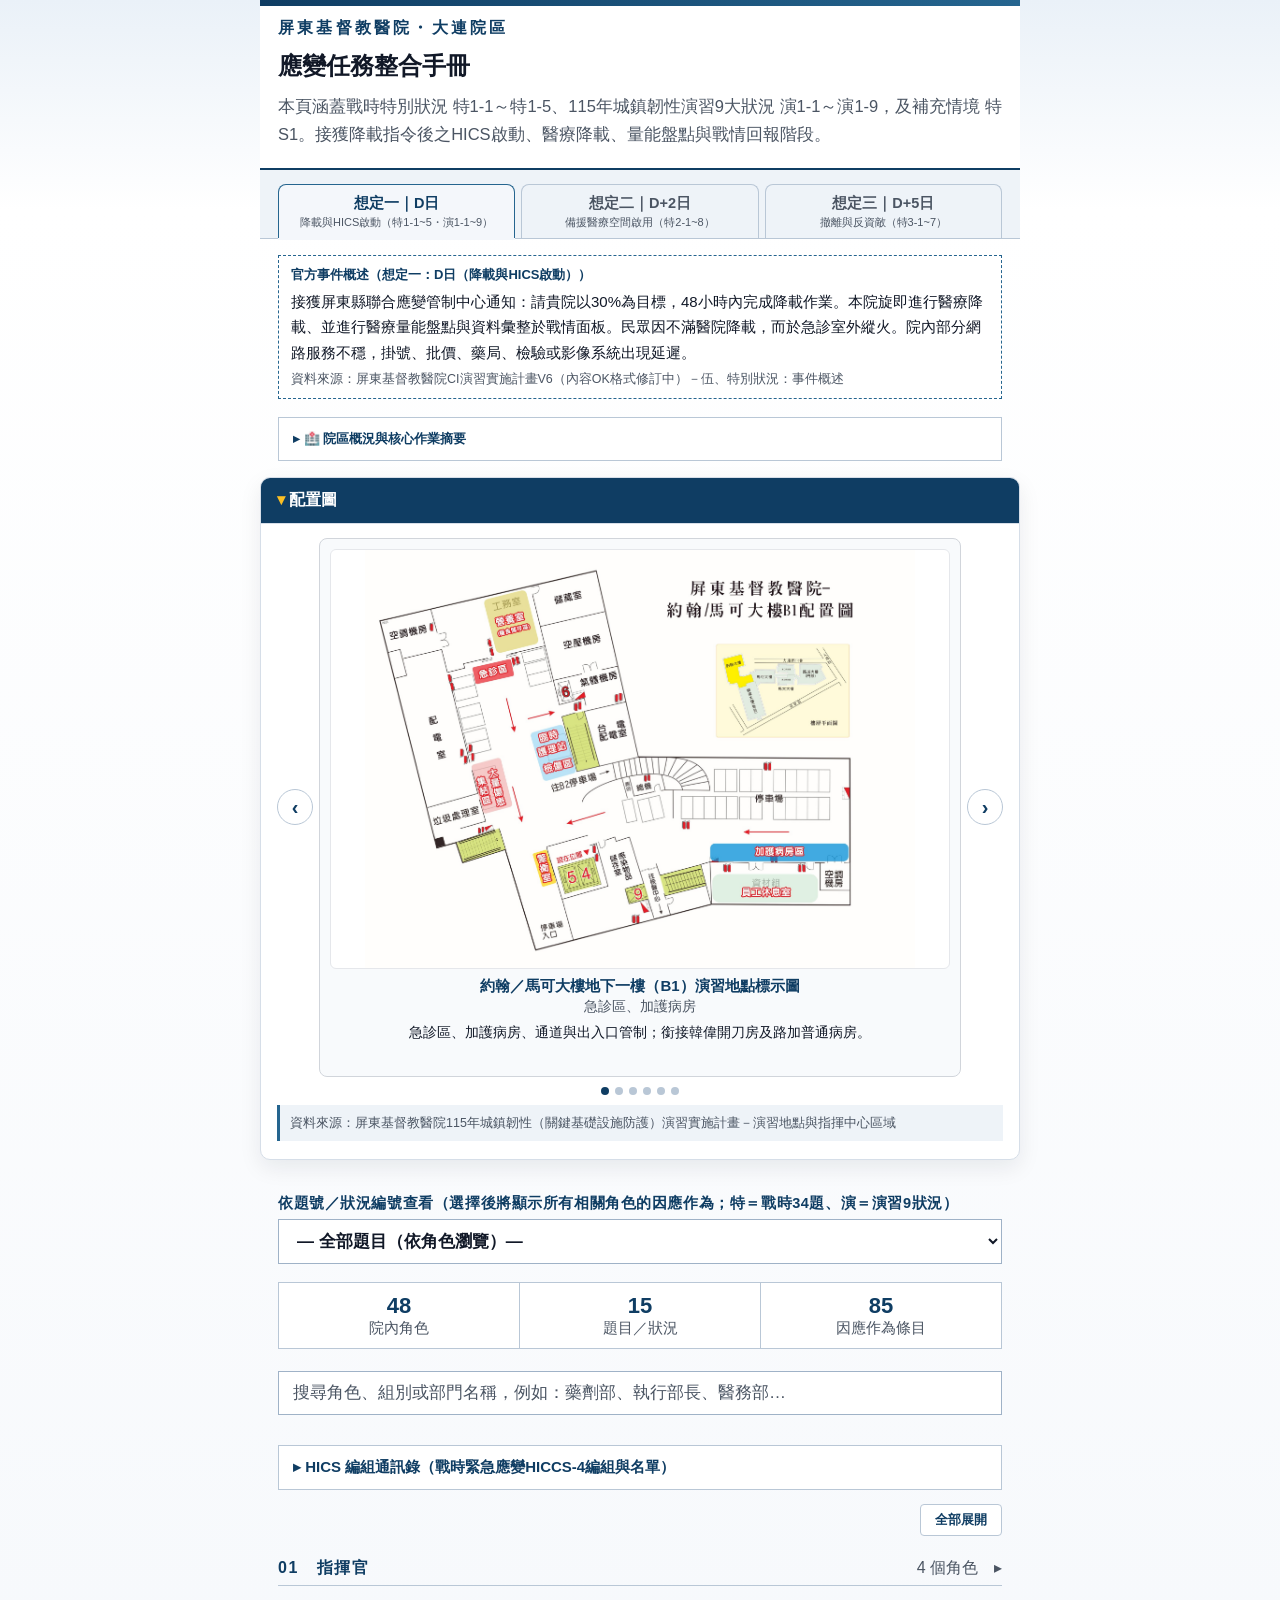
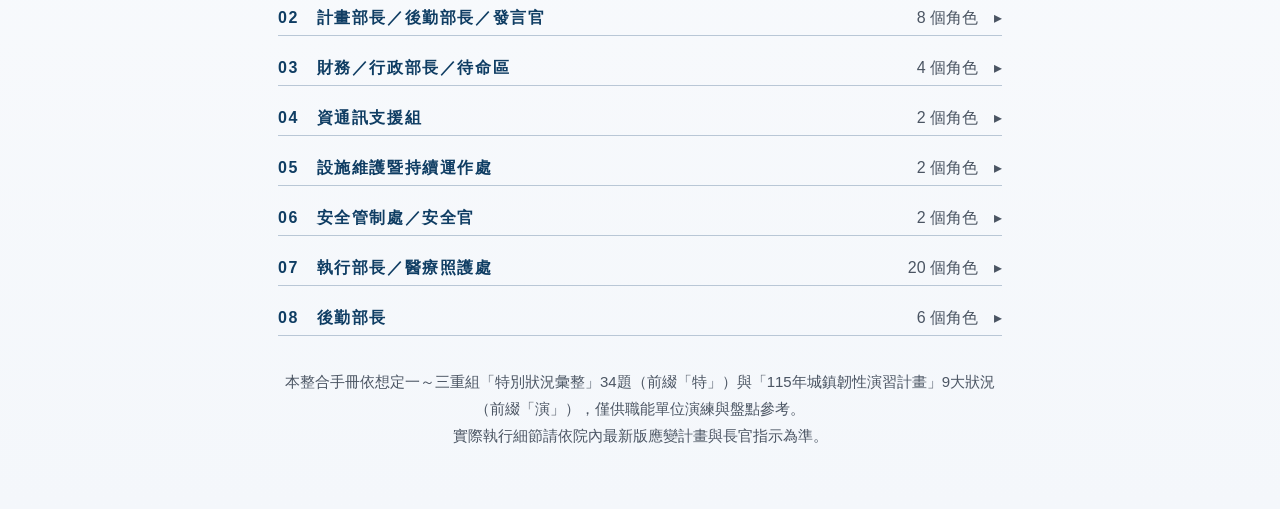
==== commit d94f453a: "Add files via upload" ====
--- a/index.html
+++ b/index.html
@@ -495,6 +495,19 @@
     padding:6px 14px; border-radius:4px;
   }
   .list-tools button:hover{ border-color:var(--amber-dim); }
+  /* ===== 整合版新增：修正配置圖在手機上被裁切 ===== */
+  /* 原版設定 height:100%; width:auto，寬幅平面圖在窄螢幕上會被左右裁切、
+     只能靠水平捲動才看得到全圖。改為以「完整顯示、不裁切」為優先：
+     圖片依容器等比縮放至完全顯示，容器高度隨圖片比例自動調整。 */
+  @media (max-width:700px){
+    .map-stage-fixed{
+      height:auto; max-height:none; overflow:visible;
+      padding:6px 0;
+    }
+    .map-stage-fixed img{
+      width:100%; height:auto; max-width:100%; max-height:none;
+    }
+  }
   @media print{
     .manual-tabs{ display:none !important; }
     .app-section[hidden]{ display:block; }
@@ -725,7 +738,7 @@
 </div>
 
 <script>
-const CATEGORIES_ALL = [{"id": "group01", "name": "01　指揮官", "roles": [{"role": "指揮官（含指揮組）", "entries": [{"scenario": "特1-1", "title": "降載指令啟動、核心醫療維持與住院降載", "desc": "如何確定降載指令並啟動HICS、決定醫院需維持之核心醫療功能與暫停業務、回報公告，並將住院病患降載至30%。", "group": "想定一：D日（降載與HICS啟動）", "html": "<p><strong>▸ 原情境1-1：確定降載指令與啟動HICS</strong></p><p><strong>一、確認指令並啟動 HICS</strong></p>\n<ol><li><strong>反求證</strong>：總機或接獲單位記錄主管機關指令後，交由聯絡官向屏東縣聯合應變管制中心或衛生主管機關反求證。</li><li><strong>CI-911</strong>：確認無誤後啟動 HICS，全院廣播 CI-911，並以一呼百應通知編組人員 1 小時內至指揮中心集合。</li><li><strong>指揮所開設</strong>：計畫部與後勤部同步完成指揮中心、戰情白板、通訊設備及備援紙本表單配置。</li></ol>\n\n<p><strong>二、SWEAT-M 與量能限時回報</strong></p>\n<ol><li><strong>戰情面板</strong>：狀況分析處啟動降載暨醫療量能戰情面板，採綠、黃、紅燈號呈現床位、人力、急診、手術、ICU、救護車、氣體、血液及藥材。</li><li><strong>回報週期</strong>：各部門原則每 2 小時更新，急診、ICU、血庫、藥材、氧氣與電力可依決策需求即時回報。</li><li><strong>單一窗口</strong>：聯絡官依戰情面板資料向衛生局、地方聯合應變中心或 EMOC 初報、續報，並提出外部支援需求。</li></ol><div class=\"source-note\">資料來源：屏東基督教醫院大連院區平戰轉換白皮書_04.docx</div><p><strong>▸ 原情境1-2：核心醫療維持與對外公告</strong></p><p><strong>一、核心功能與暫停業務</strong></p>\n<ol><li><strong>維持核心</strong>：優先維持急診、急重症、救命手術、ICU、檢驗、影像、藥事、血液、感染管制、病歷資訊及轉送功能。</li><li><strong>暫停降載</strong>：暫停非緊急選擇性手術、非必要檢查、常規門診量能與可延後業務，釋出人力及空間。</li><li><strong>集中資源</strong>：將釋出人力、醫材、藥品、設備轉向急診、手術室、ICU、地下備援空間與大量傷患處置。</li></ol>\n\n<p><strong>二、對外回報與民眾公告</strong></p>\n<ol><li><strong>衛生局回報</strong>：經指揮官核定後，定時回報降載進度、床位、人力、急重症收治、手術、藥材、血液、氧氣及備援空間。</li><li><strong>統一公告</strong>：由發言官統一對外發布門診調整、手術延期、快速出院流程、家屬說帖與媒體採訪規範。</li><li><strong>防止混亂</strong>：第一線避免自行口頭承諾；公告內容以指揮中心核定版本為準。</li></ol><div class=\"source-note\">資料來源：屏東基督教醫院大連院區平戰轉換白皮書_04.docx</div>", "is_gap": false, "stage": 1}, {"scenario": "特1-2", "title": "SWEAT-M關鍵資源盤點與戰情彙整", "desc": "本院如何進行關鍵資源（SWEAT-M表格）盤點並彙整戰情面板，含降載進度彙整，以及降載後醫材衛材之重新分配與倉儲管理。", "group": "想定一：D日（降載與HICS啟動）", "html": "<p>接獲主管機關要求進入戰時醫療整備並限時回報各項量能，本院<strong>指揮組（總召集與決策組）</strong>作為\nHICS（醫院事故指揮系統）的最高決策中樞，該做的事情如下：</p>\n<p><strong>一、 啟動 HICS 並接掌最高指揮權（事故指揮官／院長）</strong></p>\n<ol>\n<li>\n<p><strong>宣告開設臨災應變中心</strong>：指揮官接獲主管機關狀況下達後，要立即下令啟動\n HICS\n 架構，成立臨災應變中心，並召集各部門（執行、計畫、後勤、行政／財務）幹部報到就位。</p>\n</li>\n<li>\n<p><strong>最高戰略決策下達</strong>：核定戰時醫療整備的整體方向、範圍與安全原則。設定如「優先維持急重症與戰傷收治、執行全院醫療降載」等最高戰略目標，並統籌跨部門之資源盤點與運作。</p>\n</li>\n</ol>\n<p><strong>二、 外部對接與協調呈報（聯絡官／行政副院長）</strong></p>\n<ol>\n<li>\n<p><strong>擔任唯一官方聯繫窗口</strong>：聯絡官要擔任醫院與衛生局、警消、軍方、合作聯防醫院及各類設備物資供應商等外部機關的主要協調窗口。</p>\n</li>\n<li>\n<p><strong>督導限時回報作業</strong>：協同「統籌呈報組（危管會）」，確保計畫部與各組盤點出的「床位、人力、急診、手術、救護車、物資藥材」等精確數據，能順暢對接主管機關，並於規定的時限內完成初報與續報。</p>\n</li>\n</ol>\n<p><strong>三、 危機溝通與訊息發布（發言官／醫療副院長）</strong></p>\n<ol>\n<li>\n<p><strong>統一對內外發言</strong>：負責統一對內外的訊息發布，避免戰前因假訊息或資訊不對稱而引發社會大眾與院內員工的恐慌。</p>\n</li>\n<li>\n<p><strong>媒體與家屬溝通管理</strong>：制定媒體區的管制規範及家屬詢答原則。針對醫療功能降載、停止常規醫療排程或轉院安置等重大變革，迅速擬定新聞稿或說明資料並對外公布。</p>\n</li>\n</ol>\n<p><strong>四、 全院安全監測與風險防護（安全官／職安室主任）</strong></p>\n<ol>\n<li>\n<p><strong>風險評估與監控</strong>：負責確認員工、病人及訪客的安全，持續評估戰時整備期間人員、設施與環境可能遭受的危害，並向指揮官提出安全維護建議。</p>\n</li>\n<li>\n<p><strong>確保管制與演習安全</strong>：完成演習與整備期間的安全檢核、管制區劃定及中止條件設定；若發現有危及參演或應變人員安全之不當行動，隨時建議停止。</p>\n</li>\n</ol>\n<p><strong>五、 提供專業決策支援（醫療／技術專家）</strong></p>\n<ol>\n<li><strong>專業諮詢對接</strong>：聯繫院內外專家（如感染管制、放射、血庫、藥品及備援空間等領域專家），為指揮官提供戰備資源調度、醫療核心維持與設施轉置上的專業建議，確保醫療應變決策準確無誤。</li>\n</ol>", "is_gap": false, "stage": 1}, {"scenario": "特1-5", "title": "院內網路服務不穩與資安攻擊因應", "desc": "院內網路服務不穩，掛號、批價、藥局、檢驗或影像系統延遲；並納入HIS/PACS遭APT及DDoS攻擊、勒索軟體威脅之應處作為。", "group": "想定一：D日（降載與HICS啟動）", "html": "<p>在 HICS（醫院事故指揮系統）架構下，<strong>指揮組</strong>\n作為全院應變的最高決策與大腦中樞，要迅速將醫院從高度依賴數位系統的環境，切換為極限實體運作模式。指揮組各成員要做的事情如下：</p>\n<p><strong>一、\n事故指揮官（由醫務副院長劉思源擔任）：統籌決策與正式宣告「紙本降級」</strong></p>\n<ol>\n<li>\n<p><strong>果斷隔離與宣告當機應變</strong>：面對勒索軟體與 APT 攻擊，指揮官要立即聽取資訊室的情資報告，並授權資訊室從物理層面切斷網路，防止惡意程式進一步在院內擴散。同時，指揮官要<strong>正式向全院宣告進入「Downtime 紙本降級」極限模式</strong>。</p>\n</li>\n<li>\n<p><strong>啟動紙本備援機制</strong>：下令全院各醫療單位砸破「當機緊急箱」，全面改用預先準備的三聯式紙本病歷、手寫處方箋與離線列印名單來維持核心醫療不中斷。</p>\n</li>\n<li>\n<p><strong>拒絕勒索與確立最高目標</strong>：秉持國家關鍵基礎設施防護原則，拒絕向境外敵對勢力支付贖金；並確立在斷網期間，「維持急重症搶救與病患安全」為醫院的最高戰略目標。</p>\n</li>\n</ol>\n<p><strong>二、 發言人 / 公關官（由醫務副院長擔任）：危機溝通與防範「認知作戰」</strong></p>\n<ol>\n<li>\n<p><strong>防堵社會恐慌與假訊息</strong>：境外勢力的駭客攻擊往往伴隨著網路攻擊與假訊息的認知作戰，意圖製造社會混亂。發言人肩負危機溝通的重任，要迅速設立新聞簡報中心，統一對外發布聲明。</p>\n</li>\n<li>\n<p><strong>傳遞「醫療不中斷」的安定訊息</strong>：主動向大眾與媒體說明醫院正遭遇網路攻擊但已全面啟動備援機制，保證急診、手術等核心醫療照護並未停擺，藉此安撫病患家屬，反制可能引發恐慌的不實謠言。</p>\n</li>\n</ol>\n<p><strong>三、 聯絡官（由行政副院長擔任）：跨部會對接與外部求援</strong></p>\n<ol>\n<li>\n<p><strong>緊急通報主管機關</strong>：聯絡官是醫院對外的生命線。在遭受 APT 與 DDoS 攻擊當下，要第一時間向行政院國家資通安全會報、衛福部資訊處以及在地衛生局進行重大資安事件通報。</p>\n</li>\n<li>\n<p><strong>建立異質備援通訊</strong>：若 DDoS 攻擊伴隨外部基礎電信網路中斷，聯絡官要啟動異質性戰術通訊網，透過院區頂樓架設的低軌衛星（如 OneWeb）或無線電，死守與中央衛福部的微弱連線。</p>\n</li>\n<li>\n<p><strong>請求國家級資安支援</strong>：協調外部資源，請求國家資安院或具備專業資安防護能力的應變團隊介入，協助院方資訊室進行資安攻防監控、系統清洗與資料復原評估。</p>\n</li>\n</ol>\n<p><strong>四、 安全官（由職安室主任擔任）：極限狀態下的醫療安全監控</strong></p>\n<ol>\n<li>\n<p><strong>嚴防人工降級衍生之醫療錯誤</strong>：在失去 HIS 系統（包含自動給藥安全警示、電子核對）與 PACS 影像系統的輔助下，醫療出錯的風險將急遽升高。安全官要嚴密監控各單位轉為「人工作業」時的流程安全，確認人工跑單、對講機口頭回報檢驗危險值時，是否有<strong>嚴格執行覆誦確認機制</strong>。</p>\n</li>\n<li>\n<p><strong>行使「危險行動中止權」</strong>：安全官隨時掌握演習或真實應變中的中止權。若評估在缺乏電腦系統輔助下，某項常規醫療或搶救行動的失誤風險過高，恐對病患造成直接生命危害，安全官有權介入並隨時建議指揮官終止該項醫療行動。</p>\n</li>\n</ol>", "is_gap": false, "stage": 1}, {"scenario": "特2-1", "title": "醫療空間移轉指令與院內疏散", "desc": "如何確定醫療空間移轉指令，並啟動院內疏散流程。", "group": "想定二：D+2日（備援醫療空間啟用）", "html": "\n<p>針對特別狀況2-3「主管機關通知可能發生空襲或遠距火力威脅；本院要啟用B1備援醫療空間及五處功能區」，在\nHICS（醫院事故指揮系統）架構下，<strong>指揮官（由醫務副院長劉思源擔任）</strong>作為全院的最高決策與指揮中樞，要迅速下達防空指令並確保指揮體系在戰火下持續運作。</p>\n<p>該做的事情如下：</p>\n<p><strong>一、 發布防空警報與確立最高戰略目標</strong></p>\n<ol>\n<li>\n<p><strong>下達警報與動員</strong>：接獲主管機關的空襲或遠距火力威脅通知後，指揮官要立即發布國家級防空警報或動員令。</p>\n</li>\n<li>\n<p><strong>設定戰略目標</strong>：於接管指揮權的10分鐘內，透過全院緊急廣播發布第一道動員令，確立當下的最高戰略目標（例如：「放棄所有常規醫療，全面準備接收戰傷病患」），杜絕群龍無首導致的黃金搶救期流失。</p>\n</li>\n</ol>\n<p><strong>二、 執行「指揮中樞瞬間地下化」</strong></p>\n<ol>\n<li>\n<p><strong>攜帶避難包極速轉移</strong>：為確保「指揮權絕對不中斷」，指揮官要在發布警報的\n 10 分鐘內，帶領 HICS\n 核心幕僚（安全官、聯絡官、發言官），抓起預先整備定檢的「指揮官避難包」（內含衛星電話、加密無線電、全院實體藍圖及備份硬碟等），循無窗戶的內側安全梯，迅速轉移至地下防空避難核心區（如大連院區地下二樓\n B2 或恩慈大樓 B1 會議室）開設戰時指揮所。</p>\n</li>\n<li>\n<p><strong>指揮所硬體瞬間啟動</strong>：抵達地下指揮所後，要於 3\n 分鐘內啟動獨立不斷電系統，架設白板與情資看板，確保通訊天線延伸至無遮蔽區，重新建立指揮與控制能力。</p>\n</li>\n</ol>\n<p><strong>三、 督導 B1 備援空間與五大功能區開設</strong>\n下令指示執行部與後勤部執行「空間降階防護」，將高樓層核心醫療轉移至地下室，並確保地下一樓的五大備援醫療功能區確實開設運作。包含：約翰/馬可大樓\nB1 的檢傷行政區與臨時 ICU 病房、韓偉大樓 B1\n的臨時開刀房與恢復室，以及路加大樓 B1\n的輕症病房，以維持微型戰地醫院的醫療量能。</p>\n<p><strong>四、 啟動網狀異地備援與防範「無頭狀態」</strong></p>\n<ol>\n<li>\n<p><strong>雙盲備援連線</strong>：同步與瑞光院區（或預先簽定協定之外部備援機構）啟動「雙盲備援連線」。明確約定若大連主院區指揮所不幸遭直接摧毀或失聯達\n 15 分鐘，備援應變中心要立即無縫接管全院的外聯與資源調度權。</p>\n</li>\n<li>\n<p><strong>自動順位繼承機制</strong>：若指揮官自身因戰火阻斷或遇襲無法視事，要授權啟動院內「HICS\n 自動順位繼承機制」，由當值最高層級的臨床主管（如急診部主任、重症醫學部主任或外科部主任）在\n 5 分鐘內依法自動接管指揮權，確保決策鏈不中斷。</p>\n</li>\n</ol>\n<p><strong>五、 統籌外部資源協調與授權危機溝通</strong></p>\n<ol>\n<li>\n<p><strong>外部對接與求援</strong>：作為醫院與外部（如衛福部、國防部、衛生局、消防局）的唯一官方聯繫窗口，透過聯絡官請求必要的外部資源支援（如協調軍方運補車輛或血液調度）。</p>\n</li>\n<li>\n<p><strong>授權訊息發布</strong>：授權發言官（公關官／醫教副院長施丞貴）統一對外及對媒體發布醫院降載、防空避難及門禁管制的聲明，以安定院內病患與社會大眾的民心，並防堵戰時假訊息與恐慌蔓延。</p>\n</li>\n</ol><div class=\"whitepaper05-note\"><p><strong>最新版白皮書_05修訂重點</strong></p><ol><li>接獲醫療空間移轉指令後，由聯絡官向屏東縣聯合應變管制中心反求證，確認後回報指揮官啟動 HICS。</li><li>指揮中心同步評估災害威脅、建築安全、醫療量能與備援空間可用性，確認後下達分級轉移命令。</li><li>B1 備援量能以急診 19 床、ICU 23 床、一般病房 36 床為基準，戰情中心持續監測疏散進度與量能變化。</li></ol><div class=\"source-note\">資料來源：屏東基督教醫院大連院區平戰轉換白皮書_05.docx</div></div><hr class=\"merge-sep\"><p>在 HICS（醫院事故指揮系統）架構下，<strong>指揮組</strong>作為全院的決策與指揮中樞，要立即啟動「空間降階防護」、「指揮中樞地下化」及「備援醫療空間開設」等平戰轉換戰略。指揮組各關鍵角色要做的事情如下：</p>\n<p><strong>一、 事故指揮官（院長）：下達防空指令與指揮權地下化</strong></p>\n<ol>\n<li>\n<p><strong>下達防空與空間轉換指令</strong>：接獲空襲或遠距火力威脅通知後，指揮官要立即發布國家級防空警報或動員令，並下令執行部門全面啟用逃生圖內地下一樓備援醫療空間。</p>\n</li>\n<li>\n<p><strong>指揮中樞極速地下化轉移</strong>：為確保「指揮權絕對不中斷」，指揮官要在發布警報的\n 10 至 30\n 分鐘內，帶領核心幕僚抓起預先整備的「指揮官避難包（Go-Bag，內含衛星電話、無線電、院區實體藍圖等）」，循無窗戶的內側安全梯，迅速從高樓層轉移至大連院區地下結構最強固的防空避難核心區（如恩慈大樓\n B1 會議室）設立指揮中心。</p>\n</li>\n<li>\n<p><strong>啟動異地雙盲備援</strong>：同步與瑞光院區（或簽署協定之外部機構）啟動「雙盲備援連線」。約定若大連主院區指揮所遭直接摧毀或失聯達\n 15 分鐘，備援應變中心要立即無縫接管全院外聯與資源調度權。</p>\n</li>\n<li>\n<p><strong>決策啟用五處 B1\n 功能區</strong>：指示各部門確實依計畫於指定位置開設五大功能區：檢傷行政區（約翰、馬可\n B1）、臨時 ICU（約翰、馬可 B1）、臨時開刀房（韓偉 B1）、恢復室（韓偉\n B1）及輕症病房（路加 B1），並確保醫療核心功能持續運作。</p>\n</li>\n</ol>\n<p><strong>二、 安全官（職安室主任）：監控疏散安全與就地掩蔽</strong></p>\n<ol>\n<li>\n<p><strong>確認避難安全與管制</strong>：安全官要確認 B1\n 備援醫療空間的安全條件是否充足，並監督疏散動線、集結區以及樓梯間、電梯口等關鍵通道的管制點是否落實。</p>\n</li>\n<li>\n<p><strong>指導高樓層「就地掩蔽」</strong>：針對高樓層加護病房或洗腎中心等因維生儀器無法立即下樓的重症病患，指導醫護人員迅速將病床推離靠窗區域，移至建築物的「核心內筒」（如電梯梯廳、無窗戶內部走廊）進行防爆掩蔽，並拉下防爆窗簾。</p>\n</li>\n<li>\n<p><strong>監控無動力垂直疏散</strong>：若高樓層受損，要監控醫護人員利用蓄電池設備及軟擔架，將重症病患經由安全梯以人力垂直疏散至\n B1 空間的安全狀況。</p>\n</li>\n</ol>\n<p><strong>三、 聯絡官（行政副院長）：外部通聯與備援協調</strong></p>\n<ol>\n<li>\n<p><strong>主管機關與外部通報</strong>：於地下指揮中心透過備援通訊設備（如衛星電話），向地方政府災害應變中心及衛生局回報本院已啟動防空疏散，並更新本院\n B1 五處備援醫療空間的開設進度與殘存醫療量能。</p>\n</li>\n<li>\n<p><strong>外部資源請求與轉送協調</strong>：針對遭受空襲可能導致的傷患湧入或院內無法負荷的重症病患，聯絡官要與消防局、區域聯防醫院或軍方協調救護車輛動線與後送/撤離資源。</p>\n</li>\n</ol>\n<p><strong>四、 發言官（醫教副院長施丞貴）：危機溝通與安定民心</strong></p>\n<ol>\n<li>\n<p><strong>發布避難與降載訊息</strong>：統一對外發布聲明，說明醫院因應防空威脅已進入戰備狀態，並公告取消所有非緊急門診與常規排程的醫療降載政策。</p>\n</li>\n<li>\n<p><strong>安撫病患與家屬恐慌</strong>：針對疏散至 B1 避難區或輕症病房（路加大樓 B1\n 停車場）的病患與家屬，提供明確的指引與資訊，安定群眾情緒，避免因防空避難產生的推擠或失序影響醫療動線。</p>\n</li>\n</ol>\n<p><strong>五、 醫療/技術專家（行政支援中心主任）：提供備援運作建議</strong></p>\n<ol>\n<li><strong>地下設施極限運作評估</strong>：協助指揮官與設施運作組評估 B1\n 各臨時醫療功能區（如腹膜透析室轉換的臨時開刀房）的極限運作條件。針對地下室通風、臨時拉設的電力、照明與醫療氣體供應等技術問題提供專業諮詢，確保「微型戰地醫院」能發揮應有功能。</li>\n</ol>", "is_gap": false, "stage": 2}, {"scenario": "特2-3", "title": "地下空間關鍵基礎設施", "desc": "地下醫療空間持續運作所需之基礎關鍵設施說明。", "group": "想定二：D+2日（備援醫療空間啟用）", "html": "<p><strong>一、電力備援與優先序</strong></p>\n<ol><li><strong>發電機</strong>：全院緊急發電機總容量 2,800 kW；台電停電後約 10 秒自動啟動、15 秒內轉速正常，瞬斷由 UPS 橋接。</li><li><strong>B1 優先序</strong>：用電保護順序為：急診/臨時 ICU > 開刀房/呼吸器 > 血庫冰箱/檢驗設備 > 照明通道。</li><li><strong>72 小時卸載</strong>：工務室切斷非必要迴路；馬可/約翰大樓負載率降至 35% 以下可自撐超過 77 小時，韓偉與路加需 12 小時內外部補油。</li><li><strong>UPS 時間</strong>：路加、馬可、約翰 UPS 約可支撐 30 分鐘；韓偉約 100 分鐘；檢驗與血庫 UPS 約 30 分鐘。</li></ol>\n\n<p><strong>二、氧氣與人工通氣</strong></p>\n<ol><li><strong>三層供氧</strong>：主液氧槽 11,200 kg 約 181 小時；小液氧桶 340 kg 約 5.5 小時；20 支 O2 鋼瓶約 1.8 小時。</li><li><strong>3 分鐘切換</strong>：中央供氧中斷時，醫護須在 3 分鐘內切換氧氣鋼瓶。</li><li><strong>Ambu 接力</strong>：鋼瓶不足時啟動 Ambu bag 人工通氣與捏球大隊，每 15-20 分鐘輪替一次。</li></ol><div class=\"whitepaper05-note\"><p><strong>最新版白皮書_05修訂重點</strong></p><ol><li>環保室啟動醫療廢棄物緊急清運，清運後以 1,000 ppm 以上高濃度漂白水或戰時備用消毒劑完成車體噴灑。</li><li>緊急發電機總容量 2,800 kW；斷電後 10 秒自動起動、15 秒轉速正常，UPS 負責橋接空窗期。</li><li>主液氧槽位於約翰大樓 1F，可充填 11,200 kg，約可備援 181 小時；另備空氣壓縮機及 20 支移動式 O2 鋼瓶。</li></ol><div class=\"source-note\">資料來源：屏東基督教醫院大連院區平戰轉換白皮書_05.docx</div></div>", "is_gap": false, "stage": 2}, {"scenario": "特2-6", "title": "大量傷患處置流程", "desc": "地下醫療空間大量傷患時處置流程。", "group": "想定二：D+2日（備援醫療空間啟用）", "html": "<p><strong>一、急診與醫療處置</strong></p>\n<ol><li><strong>B1 急診</strong>：以紅區 3 床、黃區 6 床、綠區 10 床快速分流，重傷優先止血、呼吸道、輸液、輸血、止痛鎮靜與救命手術。</li><li><strong>損傷控制</strong>：臨時開刀房僅執行損傷控制及救命手術，非救命手術延後。</li><li><strong>檢驗影像</strong>：檢驗、血庫、放射與急診保持短動線；系統故障時以紙本與口頭覆誦回報危急值。</li></ol>\n\n<p><strong>二、藥品血品與家屬</strong></p>\n<ol><li><strong>藥事支援</strong>：藥劑部前移急救藥、止痛鎮靜、抗生素、升壓藥、輸液電解質與管制藥雙人覆核。</li><li><strong>血品門檻</strong>：血庫盤點庫存；低於最低安全庫存量 105U 時啟動限制性輸血並聯絡捐血中心。</li><li><strong>家屬分流</strong>：社工/院牧集中家屬詢問與情緒支持，避免家屬進入紅黃區。</li></ol><div class=\"whitepaper05-note\"><p><strong>最新版白皮書_05修訂重點</strong></p><ol><li>B1 急診若同時收治達 50 名傷患或出現壅塞，啟動大量傷患應變並廣播「急診333」。</li><li>依 START 分為紅、黃、綠、黑四類，紅區優先救命處置，黃區延後處置，綠區集中照護，黑區另行管理。</li><li>急診須同步協調開刀房、恢復室、ICU 與病房，建立轉入、治療、後送及死亡處理動線。</li></ol><div class=\"source-note\">資料來源：屏東基督教醫院大連院區平戰轉換白皮書_05.docx</div></div>", "is_gap": false, "stage": 2}, {"scenario": "特2-7", "title": "72小時核心物資盤點", "desc": "72小時核心物資盤點、消耗速率、補給缺口、藥材/氧氣/油料優先順序；替代供應商及主管機關請求支援流程。", "group": "想定二：D+2日（備援醫療空間啟用）", "html": "<p><strong>一、確認指令並啟動 HICS</strong></p>\n<ol><li><strong>反求證</strong>：總機或接獲單位記錄主管機關指令後，交由聯絡官向屏東縣聯合應變管制中心或衛生主管機關反求證。</li><li><strong>CI-911</strong>：確認無誤後啟動 HICS，全院廣播 CI-911，並以一呼百應通知編組人員 1 小時內至指揮中心集合。</li><li><strong>指揮所開設</strong>：計畫部與後勤部同步完成指揮中心、戰情白板、通訊設備及備援紙本表單配置。</li></ol>\n\n<p><strong>二、SWEAT-M 與量能限時回報</strong></p>\n<ol><li><strong>戰情面板</strong>：狀況分析處啟動降載暨醫療量能戰情面板，採綠、黃、紅燈號呈現床位、人力、急診、手術、ICU、救護車、氣體、血液及藥材。</li><li><strong>回報週期</strong>：各部門原則每 2 小時更新，急診、ICU、血庫、藥材、氧氣與電力可依決策需求即時回報。</li><li><strong>單一窗口</strong>：聯絡官依戰情面板資料向衛生局、地方聯合應變中心或 EMOC 初報、續報，並提出外部支援需求。</li></ol><div class=\"whitepaper05-note\"><p><strong>最新版白皮書_05修訂重點</strong></p><ol><li>燃油盤點：馬可/約翰 800L+6,000L 共 6,800L，負載低於 35% 約可支撐 77 小時。</li><li>韓偉 1,000L、負載低於 35% 約 15 小時；路加 800L、負載低於 20% 約 18 小時，均須於 12 小時內啟動補油。</li><li>燃油調度優先維持馬可/約翰與韓偉區域，確保急診、ICU、開刀房及核心設備供電。</li></ol><div class=\"source-note\">資料來源：屏東基督教醫院大連院區平戰轉換白皮書_05.docx</div></div>", "is_gap": false, "stage": 2}, {"scenario": "特2-8", "title": "院區警戒與出入管制（含假訊息與恐慌應處）", "desc": "院區警戒區、出入口管制、員工識別、訪客限制、監視器巡邏、可疑物通報及警消民防支援；並納入民眾因假訊息、搶購、心理恐慌大量湧入急診之應處作為。", "group": "想定二：D+2日（備援醫療空間啟用）", "html": "<p><strong>▸ 原情境S1：假訊息與恐慌湧入急診</strong></p><p>急診前線正面臨嚴重的癱瘓與安全威脅。HICS\n<strong>指揮組（總召集與決策組）</strong>作為最高決策中樞，要迅速穩定局面、反制假訊息並確保醫療核心功能不中斷，該做的事情如下：</p>\n<p><strong>一、 事故指揮官（院長）：下達最高戰略決策與授權應變</strong></p>\n<ol>\n<li>\n<p><strong>最高決策下達</strong>：指揮官要立即核定戰略方向，下達「死守急診與急重症核心功能」之指令，並授權執行醫療降載與分流機制。</p>\n</li>\n<li>\n<p><strong>授權開設戶外分流站</strong>：針對恐慌搶藥的慢性病患，授權啟動分流機制，例如指示設置<strong>「戶外慢性病處方籤領藥區」</strong>或「戶外防疫門診」，將輕症與單純領藥的民眾阻絕於急診室外，以減輕急診壅塞。</p>\n</li>\n<li>\n<p><strong>授權實施院區封鎖</strong>：面對恐慌群眾湧入，授權啟動最高級別門禁管制或「內部封鎖」，以保障前線醫護人員的安全。</p>\n</li>\n</ol>\n<p><strong>二、 發言官 / 醫療副院長：反制假訊息與統一危機溝通</strong></p>\n<ol>\n<li>\n<p><strong>闢謠與統一發布訊息</strong>：針對假訊息與心理恐慌，發言官要迅速擬定新聞稿或說明資料，統一對內外發言，說明醫院目前的真實收治量能、慢性病藥品庫存狀況及提早領藥之規範，避免謠言引發更大的社會恐慌。</p>\n</li>\n<li>\n<p><strong>建立媒體與家屬分流區</strong>：嚴格管制媒體與家屬進入急診搶救區。指示將家屬引導至專屬的「家屬休息區（如轉診中心）」或「家屬接待區」進行安撫與撤離資訊詢答；同時於指定地點（如簡報室或恩慈大樓一樓）開設媒體接待區並定時召開記者會，防堵不當消息傳播。</p>\n</li>\n</ol>\n<p><strong>三、 聯絡官 / 行政副院長：對接外部支援與公權力介入</strong></p>\n<ol>\n<li>\n<p><strong>請求警力與交管支援</strong>：面對急診大門的大量人車湧入與潛在的群眾滋擾，聯絡官要立即聯繫轄區警察機關（如派出所、保警中隊），請求優勢警力支援現場秩序維護與交通節點壅塞疏導，確保救護車動線暢通。</p>\n</li>\n<li>\n<p><strong>對接衛生局與聯防體系</strong>：針對大量傷患與藥品搶購潮，迅速與屏東縣衛生局或高屏區緊急醫療網聯繫，確認慢性病藥物調撥政策、通報急診壅塞狀況，並協調周邊基層診所或聯防醫院協助接收非緊急病患。</p>\n</li>\n</ol>\n<p><strong>四、 安全官 / 職安室主任：確保院區安全與實體防護</strong></p>\n<ol>\n<li>\n<p><strong>下達「硬邊界防護」指令</strong>：安全官要評估群眾恐慌衝擊醫院的安全風險，並建議/指示安全管制組（保安組）立即封閉非必要出入口，拉下鐵捲門或架設阻絕物，實施嚴格的身分核對與門禁管制，僅保留單一檢傷武裝通道。</p>\n</li>\n<li>\n<p><strong>監控暴力與維安風險</strong>：監控急診現場是否發生因家屬要求遭拒而衍生的醫療暴力事件。若發生暴力滋擾，立即指導啟動防暴應變（如\n Code Black），確保醫護團隊的人身安全不受恐慌群眾侵害。</p>\n</li>\n</ol>\n<p><strong>五、 醫療/技術專家：提供醫療降載與處置專業建議</strong></p>\n<ol>\n<li><strong>專業諮詢支援</strong>：針對家屬要求提早領藥或緊急住院之需求，提供戰備時期「危機護理標準」的專業指引，協助指揮官判定哪些常規醫療可立即停止，並指導前線實施「反向檢傷」，將資源保留給真正的戰傷與急重症病患。</li>\n</ol><p><strong>▸ 原情境2-18：院區警戒與出入管制</strong></p><p>在 HICS（醫院事故指揮系統）架構下，<strong>指揮組</strong>作為全院的最高決策與內外協調中樞，要迅速下達防護指令、尋求外部武裝支援並進行危機溝通。指揮組各關鍵角色要做的事情如下：</p>\n<p><strong>一、 事故指揮官（院長）：下達最高防護決策與戰略目標</strong></p>\n<ol>\n<li>\n<p><strong>提升安全警戒級別</strong>：面對可疑偵蒐與避難人潮湧入，指揮官要立即下令全院進入最高安全警戒狀態，授權執行部（保安組）啟動「內部封鎖」與「建立硬邊界」機制，以保護院內醫護人員、急重症病患及殘存的醫療資源。</p>\n</li>\n<li>\n<p><strong>決策資源分配與庇護原則</strong>：依據計畫部回報的醫院容載量與物資現況，指揮官要做出是否收容一般避難民眾的艱難決策。若醫院資源僅能維持核心醫療，要下令拒絕非醫療需求的庇護，將有限空間與物資絕對集中於急重症與戰傷搶救。</p>\n</li>\n</ol>\n<p><strong>二、 安全官（職安室主任）：監控現場危害與指導防禦部署</strong></p>\n<ol>\n<li>\n<p><strong>評估實體威脅與防護</strong>：安全官要持續評估無人機、不明人車及推擠人潮對醫院建築與人員的潛在危害（如爆裂物、破壞維生管線等），並向指揮官提出防禦建議。</p>\n</li>\n<li>\n<p><strong>督導實施防暴與反滲透</strong>：指導醫勤室保安組強勢落實門禁管制，將出入口縮減至單一通道（如設立聯合檢查站進行身分與武器核對）；並針對地下室發電機房、資訊機房、液氧槽等關鍵基礎設施，增設\n 24 小時武裝/防暴巡邏哨，防範敵方第五縱隊（在地協力者）的滲透破壞。</p>\n</li>\n</ol>\n<p><strong>三、 聯絡官（行政副院長）：請求外部武裝支援與人潮疏導</strong></p>\n<ol>\n<li>\n<p><strong>請求警政與軍方支援</strong>：擔任單一對外聯繫窗口，立即與屏東縣警察局、保二總隊、消防局及在地民防中隊聯繫，請求派遣優勢警力到院協防，反制無人機偵蒐，並協助維持院區周邊的交通與治安。</p>\n</li>\n<li>\n<p><strong>協調人潮轉移</strong>：針對湧入醫院尋求庇護與物資的社區民眾，聯絡官要與地方政府應變中心或村里長協調，請求增派接駁車或引導人員，將避難人潮轉移至政府指定的正規災民收容所或社區避難空間。</p>\n</li>\n</ol>\n<p><strong>四、 發言官（醫教副院長施丞貴）：執行危機溝通與群眾安撫</strong></p>\n<ol>\n<li>\n<p><strong>發布聲明與防堵謠言</strong>：面對假訊息或群眾恐慌，發言官要迅速彙整正確資訊，統一對外發布新聞稿或聲明，遏止「醫院有無限物資」等不實謠言擴散，避免更多人潮湧入。</p>\n</li>\n<li>\n<p><strong>前線溝通與安撫</strong>：指派專人（如社工人員或公關人員）前往院區外圍，透過擴音設備向聚集的群眾明確說明醫院目前的極限降載狀況與醫療優先原則，並引導民眾前往正確的避難所，以降低群眾因被拒絕而產生的憤怒與暴力衝突風險。</p>\n</li>\n</ol>\n<p><strong>五、 醫療/技術專家（行政支援中心主任）：提供特殊危害諮詢</strong></p>\n<ol>\n<li><strong>評估特種威脅</strong>：針對不明無人機的偵蒐或可疑車輛，醫療/技術專家可協助聯繫外部國安、軍事或毒化災專家，評估是否可能攜帶爆裂物或生化輻核武器，並及早建議指揮官採取相應的預防與除汙準備。</li>\n</ol><div class=\"whitepaper05-note\"><p><strong>最新版白皮書_05修訂重點</strong></p><ol><li>封閉側門及後門，僅保留急診入口及約翰停車場入口作為管制出入口。</li><li>約翰停車場入口設置拒馬、沙包或防衝撞設施，限制非任務車輛進入。</li><li>僅允許救護車、軍警車、認證補給車及任務車輛通行；急診入口設檢查站並落實識別證、通行證查驗。</li></ol><div class=\"source-note\">資料來源：屏東基督教醫院大連院區平戰轉換白皮書_05.docx</div></div>", "is_gap": false, "stage": 2}, {"scenario": "特3-1", "title": "確認撤離命令並啟動撤離流程", "desc": "如何確認撤離命令並啟動撤離流程。", "group": "想定三：D+5日（撤離與反資敵作業）", "html": "<p>在\nHICS（醫院事故指揮系統）架構下，<strong>事故指揮官（由醫務副院長劉思源擔任）</strong>作為應變機制的大腦與最高決策者，要承上啟下、領導應變團隊並下達決策。該做的事情如下：</p>\n<p><strong>一、 查核撤離命令真實性與啟動應變機制</strong></p>\n<ol>\n<li>\n<p><strong>查核與啟動</strong>：接獲主管機關（如衛生局）的撤離或分流要求後，指揮官要優先<strong>查核撤離命令的真實性</strong>，確認無誤後，正式下達啟動本院的「病人疏散計畫」與「病人重置計畫」。</p>\n</li>\n<li>\n<p><strong>確立最高戰略目標</strong>：評估事件種類與影響範圍，宣告醫院進入緊急狀態，並為此次撤離行動制定最高戰略目標與安全原則。同時，評估是否需要啟動適當的醫療或技術專家來協助事件評估。</p>\n</li>\n</ol>\n<p><strong>二、 召開決策會議與下達病人分級指令</strong></p>\n<ol>\n<li>\n<p><strong>召開行動計畫會議</strong>：迅速召集指揮幕僚（安全官、聯絡官、發言人）及四大部門組長（執行、計畫、後勤、行政／財務）召開危機決策小組會議，聽取各組長報告以掌握最新狀況，並核定「事故行動計畫」。</p>\n</li>\n<li>\n<p><strong>下達病人分級與降載指令</strong>：明確指示執行部門（醫務部與護理部等）立即展開病患分級造冊作業。依據病情將病人分類為：行動方便可提早出院者、需扶持安置者、一般臥床病人、以及需高度照護的危急/加護病患，並下令優先辦理輕症病患的緊急出院以快速降載。</p>\n</li>\n</ol>\n<p><strong>三、 確立資源運用優先順序與統籌疏散量能</strong></p>\n<ol>\n<li>\n<p><strong>裁定疏散優先順序</strong>：根據醫療照護組的回報與反向檢傷結果，指揮官要親自裁定各類別病患的撤離與轉送優先順序。</p>\n</li>\n<li>\n<p><strong>分配撤離資源</strong>：聽取計畫部門（狀況分析組）對於「最大疏散病人數量」的精算與評估報告後，指揮官負責統籌並分配全院的撤離與運輸資源（包含救護車、搬運人力與隨車醫療物資），確保資源分配符合最高效益。</p>\n</li>\n</ol>\n<p><strong>四、 對外協調聯繫與危機溝通</strong></p>\n<ol>\n<li>\n<p><strong>對接主管機關與接收醫院</strong>：指揮官要透過「聯絡官（行政副院長）」與外部機關（如縣市聯合應變中心、衛生局及區域聯防醫院）保持密切溝通，確認外部接收量能與支援協定，甚至請求大眾運輸車輛或救護車的外部支援。</p>\n</li>\n<li>\n<p><strong>授權對外發言與防堵恐慌</strong>：授權「發言人（醫教副院長施丞貴）」或公關官統一對大眾與媒體發布醫院的疏散現況、撤離原因與轉送安置進度。確保正確的訊息傳達給媒體，防堵假訊息與家屬恐慌。</p>\n</li>\n</ol>\n<p><strong>五、 監控事態發展、損害控管與安全裁決</strong></p>\n<ol>\n<li>\n<p><strong>維護人員安全與損害控管</strong>：配合「安全官」持續檢視疏散路線與集結點的安全性，防止事態擴大。若撤離過程中遭遇外部攻擊威脅加劇或環境極度危險，指揮官需依據安全官建議，行使「中止權」，暫停撤離行動或改為就地掩蔽。</p>\n</li>\n<li>\n<p><strong>決定任務終止與復原</strong>：在所有指定病患安全撤離、醫療量能重置完成後，由指揮官視狀況解除特別狀態，決定災難救援或撤離行動的終止，並指示各部門轉入災後復原與歸建階段。</p>\n</li>\n</ol>\n<p>指揮官如何決定優先疏散名單？</p>\n<p>戰時血液短缺時，如何啟動「活體血庫」？</p>\n<p>在斷網狀態下，傳令兵機制如何運作？</p><div class=\"whitepaper05-note\"><p><strong>最新版白皮書_05修訂重點</strong></p><ol><li>撤離命令須先向屏東縣聯合應變管制中心反求證，確認後由指揮官啟動 HICS 與撤離決策。</li><li>人員集結點設於路加 B1 停車場，物資集結點設於恩慈 1F 停車場。</li><li>臨時安置優先使用路加門診大廳、恩慈 1F 停車場及急診前停車場。</li></ol><div class=\"source-note\">資料來源：屏東基督教醫院大連院區平戰轉換白皮書_05.docx</div></div>", "is_gap": false, "stage": 3}, {"scenario": "特3-2", "title": "撤離工作分組", "desc": "撤離計畫之工作分組－人員分組－後勤分組。", "group": "想定三：D+5日（撤離與反資敵作業）", "html": "<p>當本院（屏東基督教醫院大連院區）接獲軍方及縣市聯合應變管制中心預警，確認醫院所在區域即將進入「主戰區」，且指揮中心下達啟動\n<strong>HICS 第三階段「全面撤離與量能重置」</strong> 的預防性撤離命令時 ：</p>\n<p>本院 <strong>HICS 事故指揮官 A0（醫務副院長劉思源）</strong>\n將作為全院應變機制的「最高決策大腦」 ，打破承平時期的常規行政程序，採取極具軍事化與扁平化的應變決策\n。指揮官將立即攜手核心幕僚（安全官、聯絡官、發言人、醫療專家）\n採取以下<strong>七大範疇之具體生存應變與戰略裁決作為</strong>，死守高屏醫療韌性底線：</p>\n<p>一、 第一階段：查核命令真實性，發布全院動員令</p>\n<p>在戰爭迷霧與灰色地帶衝突中，敵方極易利用「假訊息」或「電子戰」散布假撤離命令以瓦解我方防線\n。因此，指揮官接獲通知後的首要任務是核實情資：</p>\n<ol>\n<li>\n<p><strong>實施指令真實性金鑰核對</strong>： 指揮官（吳榮州院長）要立即指示聯絡官（黃雅芳行政副院長） ，透過加密之備援通訊設備（如低軌衛星電話或專用 UHF／VHF 無線電） ，與中央聯合應變中心、衛福部、縣市衛生局及作戰區進行安全金鑰雙重核對，<strong>絕對核實預防性撤離指令的真實性</strong> 。</p>\n</li>\n<li>\n<p><strong>發布最高安全警戒與啟動應變</strong>： 確認指令無誤後，正式下達啟動本院「病人疏散計畫」與「病人重置計畫」 。指示總機（直撥※9）對全院發布緊急廣播與動員令 ，宣告本院進入戰時極限應變狀態 。</p>\n</li>\n</ol>\n<p>二、 執行「指揮中樞瞬間地下化」與落實 command 繼承防呆</p>\n<p>為防範大連院區常規行政大樓（高樓層及玻璃帷幕脆弱區）在撤離初期遭遇直接火力打擊\n指揮官要親自帶隊實施「狡兔三窟」的指揮轉移：</p>\n<ol>\n<li>\n<p><strong>10分鐘極速垂直轉移</strong>： 指揮官與 HICS 核心幕僚攜帶預先整備定檢的<strong>「指揮官避難包」</strong>（內含衛星電話、加密無線電、全院實體藍圖、高階員工名冊及含有重要資料備份之加密硬碟） ，循無窗之內側安全梯，於 10 分鐘內轉移至結構最強固的地下避難核心區開設戰時 EOC（<strong>恩慈大樓 B1 會議室</strong>，必要時轉移至 B2 地下總指揮所） 。</p>\n</li>\n<li>\n<p><strong>啟動瑞光院區「雙盲異地備援」與自動順位繼承</strong>： - 在地下指揮所啟動 UPS 後，立即與<strong>瑞光院區 7F 備援指揮所</strong>啟動連線 。 - 明確宣告：若大連院區指揮所因不可抗力遭毀損或失聯達 15 分鐘，依法由瑞光院區副指揮官，或依序由當值最高臨床主管（急診部主任、重症醫學部主任、外科部主任，或夜間最高階護理督導）<strong>自動依法接管指揮權、穿上指揮官紅背心</strong>，確保決策鏈絕不斷鏈 。</p>\n</li>\n</ol>\n<p>三、 主持「撤離行動會議」，重組戰術編組與分散風險重置</p>\n<p>指揮官立即在地下前進指揮所召開緊急會議 ，對各部門下達戰術重構指令：</p>\n<ol>\n<li>\n<p><strong>重組執行部門為雙軌戰術編組</strong>： 下令將執行部長 O0（醫務部陳志文部長） 麾下的一線醫事與後勤力量，當場拆分為兩大專責班子 ： - <strong>【撤離準備組】</strong>：主導病患反向檢傷、分級造冊、與目標醫院交接，並調配撤離交通載具 。 - <strong>【持續照護組】</strong>：死守留在院內尚未登車之重症患者，維持生命跡象直至其坐上轉運車 。</p>\n</li>\n<li>\n<p><strong>貫徹「分散風險原則」點對點轉銜</strong>： 指揮官指示聯絡官，配合地方衛生局與高屏區 EOC 規劃，將本院（重度級急救責任醫院）撤出之病患 ，<strong>分散後送至安全重置區的中度級、一般級急救責任醫院（如協定聯防之衛生福利部屏東醫院、寶建醫院、安泰醫院）或臨時開設之第二型急救站進行重置</strong> ，避免撤往單一重度責任醫院造成該院量能瞬間崩潰，死守區域重大傷病患處置能量 。</p>\n</li>\n</ol>\n<p>四、 簽發最冷酷之「反資敵」封存與銷毀命令</p>\n<p>在主戰區炮火逼近、且撤離時間極為有限的情況下，大型、高耗能且無法在數小時內物理拆裝轉移的精密醫療設備（如大型中央血液透析機、高階多切面\nCT、MRI 及核心伺服器主機），極易在撤離後落入敵手 。</p>\n<ol>\n<li>\n<p><strong>下達實體斷電與物理鎖固令</strong>： 指揮官會同工務室（設施運作 O2）與資訊室（機構運作 O5） ，對大連院區內無法搬運的精密醫療設備下達<strong>強制斷電、切斷維生管線及機械物理鎖固</strong>之命令 。</p>\n</li>\n<li>\n<p><strong>簽署「戰時資產反資敵銷毀法律簽證書」</strong>： 由指揮官及法律訴求小組長 F3（職安室主任 杜傳榮）共同簽署法律簽證 ，授權資通人員<strong>對核心硬碟、高機密患者個資晶片執行「物理實體砸毀/銷毀」</strong> 。此法律簽證書將妥善放入指揮官 Go-Bag 隨身攜帶，作為災後向國家申報戰損與保險理賠之法定唯一憑證 。</p>\n</li>\n</ol>\n<p>五、 協調跨部會後勤動員與三大轉運區分流管制</p>\n<ol>\n<li>\n<p><strong>極限動員本院與外部簽證載具</strong>： 指揮官下令後勤部長 L0（總務部 許慧莉） 啟動全車隊徵用，動員本院現有救護車 4 輛、中巴 4 輛、行政車 6 輛 ；同時指示聯絡官向縣市聯合應變中心<strong>爭取外部簽證支援救護車 2 輛與大眾中巴接駁載具</strong> 。</p>\n</li>\n<li>\n<p><strong>核定實施「三大接運疏散區」動線硬管制</strong>： 為避免上百名撤離人員在院外發生致命踩踏，指揮官核定實施嚴格的車道與人流分流 ： - <strong>【救護車專區（急診室大門出口）】</strong>：專供第四類高度照護（危急）及第三類臥床病患垂直轉移上車 。 - <strong>【私人車專區（恩慈大樓旁車道）】</strong>：專供第二類有家屬接送之需扶持安置病患 。 - <strong>【大眾接駁車專區（醫院門診大廳大門出口）】</strong>：供大眾中巴集結轉運第一類輕症及可返家病患 。 - 指示安全管制組（保安組）實施「硬邊界防護」 ，驅離任何阻礙上述生命通道的違停車輛，必要時請武裝警察協防 。</p>\n</li>\n</ol>\n<p>六、 指導計畫部死守「人藥一對一隨行」與「病歷隨車轉移」</p>\n<p>指揮官要確保病患在轉運至接收醫院時不會發生醫療資訊斷鏈 ：</p>\n<ol>\n<li>\n<p><strong>命令病歷與藥物防水綁定</strong>： 督導計畫部長 P0（陳志文部長（醫務部部長））與文件紀錄組 ，強制要求各病房與藥師，將病患專屬之 72 小時用藥、手工轉診單、病歷摘要、用藥處方箋及檢驗報告，<strong>統一裝入密封防水、防潮之病歷夾鏈袋中，並強制物理綁定（如貼上或綁好）於病患之擔架或推床旁</strong>，實施「人藥隨行一對一配對」上車 。</p>\n</li>\n<li>\n<p><strong>不帶單盲派補給</strong>： 指示資材組與藥劑科不等待前線醫師開單 ，直接將大量「戰備急救箱」、管制麻醉藥、破傷風疫苗與血庫 O 型全血隨隨車運送 ，充實接收點初期之戰鬥庫存 。</p>\n</li>\n</ol>\n<p>七、 授權官方發言人實施「輿論認知防禦」，確保撤離途中「安全中止權」</p>\n<ol>\n<li>\n<p><strong>發布權威澄清，反制認知戰</strong>： 授權發言人 A1（醫療副院長 劉思源） 統一官方發言窗口 。迅速發布澄清新聞稿：<em>「本院因應軍事預警，正與衛生局點對點實施核心醫療能量之預防性轉置，所有在院重症病患皆由隨車醫師護理師妥善守護，本院非停診，請家屬與社會大眾勿聽信敵方癱瘓之錯假訊息」</em> 。</p>\n</li>\n<li>\n<p><strong>授權安全官行使「安全中止權」</strong>： 指揮官明確授權安全官 A2（職安室主任 杜傳榮） ：在撤離實體轉運過程中，若突然遭遇敵方無人機蜂群襲擾、防空警報大作或周邊爆炸，安全官有權<strong>立即叫停撤離行動</strong>，強令前線人員就地進入無窗「核心內筒」或 B1 避難空間，待威脅排除後方能恢復轉運 。</p>\n</li>\n</ol><div class=\"whitepaper05-note\"><p><strong>最新版白皮書_05修訂重點</strong></p><ol><li>後送目的地包含高樹大新醫院、屏東榮民總醫院龍泉分院及高樹國中，依病人狀態與交通可及性分流。</li><li>病人採四級撤離分類，第一級為插管、呼吸器、ECMO 或升壓劑病人，原則上須 1:1 隨行照護。</li><li>後勤車隊共 16 輛：9 輛人員撤離車可一波運送 101 人，另 7 輛負責物資與設備搬運。</li></ol><div class=\"source-note\">資料來源：屏東基督教醫院大連院區平戰轉換白皮書_05.docx</div></div><hr class=\"merge-sep\"><p>當本院（屏東基督教醫院大連院區）接獲軍方及縣市聯合應變管制中心通報，預警本院所在區域即將成為「主戰區」，並下達進行<strong>醫療核心能量的預防性撤離</strong>（對應\nHICS 第三階段：全面撤離與量能重置）指令時：</p>\n<p>本院 <strong>HICS 指揮組（總召集與決策組）</strong>\n將立即啟動最高級別的防禦與撤離決策機制。由事故指揮官率領核心幕僚，採取垂直化、軍事化的管制作為，與衛生局、作戰區及區域聯防醫院無縫對接，採取以下<strong>五大核心成員之具體因應作為與跨部門協同指令</strong>，確保在戰火迫近前，安全、有序地將本院的核心救治能量轉移至安全重置區，死守高屏醫療韌性底線：</p>\n<p>一、 事故指揮官 A0（院長\n吳榮州）：撤離命令真實性查核、戰略部署與權限地下化</p>\n<ol>\n<li>\n<p><strong>查核命令真實性與宣布啟動計畫</strong>： - 指揮官接獲撤離通知後，要立即透過專用 UHF/VHF 無線電或衛星電話，與國防部、衛生局及 LJEOC 進行二度安全金鑰核對，<strong>絕對查核撤離命令的真實性</strong>，防範敵方以假訊息實施「心理戰」逼迫我方自行崩潰。 - 確認真實後，正式宣布本院進入「戰時全面撤離狀態」，下達啟動<strong>「病人疏散計畫」與「病人重置計畫」</strong>之最高戰略指令。</p>\n</li>\n<li>\n<p><strong>主持「撤離行動會議」與組織戰術重構</strong>： - 立即在地下最強固的防空避難核心區（恩慈大樓 B1 會議室或 B2 指揮中心）召開緊急會議。 - <strong>重構 HICS 執行部門編組</strong>，當場將一線人員劃分為<strong>「撤離準備組」與「持續照護組」</strong>： - <em>撤離準備組</em>：負責病患分級造冊、與目標醫院交接，並調配撤離載具。 - <em>持續照護組</em>：負責死守在院病患（特別是尚在等待轉運之重症患者）的醫療照護，直到最後一人安全上車。</p>\n</li>\n<li>\n<p><strong>核定「反資敵」資產封存與銷毀政策</strong>： - 針對因體積過大、高度依賴水電而「無法搬運重置」的重要維生或醫療設備（如大型洗腎機、高階 CT、MRI），指揮官核定實施<strong>戰時安全封鎖、實體斷電鎖固或必要時之銷毀程序</strong>，防止核心醫療科技與敏感資料落入敵手（防資敵）。</p>\n</li>\n</ol>\n<p>二、 聯絡官 A3（行政副院長 黃雅芳／管理部部長\n張隆鐘）：跨院聯防對接與交通載具極限爭取</p>\n<p>聯絡官是本院與外部 LJEOC、作戰區、衛生局及接收醫院的唯一官方聯繫咽喉：</p>\n<ol>\n<li>\n<p><strong>實施「分散風險式」的病床轉銜協調</strong>： - 立即與屏東縣衛生局及高屏區 EOC 緊密對接。本院作為「重度級急救責任醫院」，為避免撤往單一重度責任醫院造成該院量能崩潰，聯絡官依據指引，協調將病患<strong>分散後送至安全重置區的中度級、一般級急救責任醫院（如協定聯防之衛生福利部屏東醫院、寶建醫院、安泰醫院）或臨時開設之第二型急救站</strong>，保留區域重大創傷處置量能。</p>\n</li>\n<li>\n<p><strong>爭取「簽證車輛」與特殊通行證</strong>： - 向 LJEOC 及交通局通報本院需轉運之重症與輕症病患總數、醫療器材體積。 - 緊急調度院內現有的 <strong>4 輛救護車</strong>、<strong>4 輛 15 人座中巴</strong>與 <strong>6 輛行政車</strong>；同時請求縣市應變中心<strong>增派外部救護車（2 輛支援）及大眾接駁載具</strong>，並為所有撤離車隊申請「軍事管制區特殊通行證」與規劃專用綠色無障礙交通路線。</p>\n</li>\n<li>\n<p><strong>異地重置之醫療核心任務與對方指揮官對接</strong>： - 在撤離前，代表本院與目標安全區重置醫院之指揮官（院長）完成電話對接，確立本院醫護團隊進駐該院後，轉置之「臨時醫療區」空間、核心診療任務與物資存放位置，確保到院後能「即刻開診」。</p>\n</li>\n</ol>\n<p>三、 安全官 A2（職安室主任 杜傳榮）：疏散動線維安與「安全中止權」行使</p>\n<p>安全官全權負責撤離動線上的環境危害監控與應變人員的安全維護：</p>\n<ol>\n<li>\n<p><strong>撤離轉運區（集結點）安全勘查與管制</strong>： - 實地檢視預定的三大接運疏散區：<strong>「醫院急診室大門出口（重症救護車專區）」</strong>、<strong>「恩慈大樓旁車道（家屬私人車轉運區）」</strong>、<strong>「門診大廳大門出口（輕症接駁車專區）」</strong>，確保路面無障礙、照明充足、動線完全分流，防範推擠踩踏。 - 督導安全管制組（保安組）實施最嚴格的院區邊界封鎖，僅准許已編碼的簽證撤離車隊進入轉運區，驅離在周邊窺伺的可疑人車。</p>\n</li>\n<li>\n<p><strong>執行「安全中止權」</strong>： - 撤離過程中，若遇到空襲威脅突然迫近（如防空警報大作）、遭到敵方無人機蜂群鎖定襲擾或發生周邊化災洩漏，安全官要立刻向指揮官提出「暫停撤離」建議，行使中止權。 - 強制下令撤離團隊與病患立即就地避難，移入最近的無窗「核心內筒」或 B1/B2 地下高防護區，待威脅解除後始得重啟疏散。</p>\n</li>\n</ol>\n<p>四、 發言人/新聞官 A1（醫療副院長\n劉思源）：防堵恐慌、家屬詢答說帖與媒體管制</p>\n<p>面對撤離引發的社會恐慌與敵方假訊息，發言人是本院的認知防衛中樞：</p>\n<ol>\n<li>\n<p><strong>發布權威性新聞稿以正視聽</strong>： - 迅速撰擬官方新聞稿，由指揮官核定後發布：<strong>「因應軍方防空預警，本院正有序實施核心醫療能量之預防性轉移。本院非停診，而是將重症照護、急診功能點對點轉置於安全聯防醫院，目前所有在院病患生命徵象穩定，已獲妥善安排。」</strong>，強力粉碎敵方利用社群媒體散布「屏基遭擊毀、拒收棄置病人」之不實認知戰。</p>\n</li>\n<li>\n<p><strong>制定「家屬通知說帖」並交底一線</strong>： - 會同社工室迅速擬定標準化、溫和且具撫慰效果的<strong>「家屬詢答與通知說帖」</strong>。 - 將病患轉院名冊、轉送之合作醫院名稱、隨車醫護名單及防護配置，同步給急診檢傷櫃檯、病房護理長及家屬安撫區（轉診中心），確保院內同工對外的解釋標準百分之百一致，平息家屬焦慮。</p>\n</li>\n<li>\n<p><strong>實施新聞媒體「硬性物理管制」</strong>： - 在醫院外圍拉起黃色警戒線。嚴格規定媒體記者僅能於<strong>「急診室前救護車停車場外圍之指定區域」</strong>或「 新聞簡報中心（恩慈 B1）」進行採訪。 - 嚴厲告誡媒體禁止進入救護車裝載區、病房區，<strong>嚴禁拍攝血腥、暴露或重症病患之肖像隱私</strong>，死守醫療倫理尊嚴。</p>\n</li>\n</ol>\n<p>五、 醫療/技術專家 A4（行政支援中心主任\n曾士香）：高脆弱重症轉運評估與先遣對接</p>\n<ol>\n<li>\n<p><strong>提供「高度照護病患」之轉運風險評估</strong>： - 針對加護病房內依賴呼吸器、葉克膜或洗腎之「高度照護病患」，專家與醫療主管共同評估其醫療可轉移性。 - 精算每位重症病患轉運過程中所需的<strong>可攜式蓄電池呼吸器、隨車氧氣小鋼瓶消耗速率（精算 72 小時存量）及靜脈林格氏液數量</strong>，並與轉運醫護人力進行精準配對。</p>\n</li>\n<li>\n<p><strong>督導並派遣「先遣對接團隊」</strong>： - 在主力撤離車隊出發前 1 小時，指派一組由資深護理師、資材管理人員組成的<strong>「先遣團隊」</strong>，攜帶通訊設備與首批管制藥耗材，先行趕往目標安全區接收醫院。 - 先遣隊負責在現場打通行政掛號批價動線、完成病房與臨時開刀房空間之物理勘查，準備無縫接收隨後抵達的本院病患。</p>\n</li>\n</ol>\n<p>HICS 指揮組下達之跨部門「實兵撤離」協同指令</p>\n<p>在 HICS\n指揮組的統一決策與授權下，執行、計畫、後勤與財務部門將立即啟動以下一線實兵撤離作為：</p>\n<ul>\n<li>\n<p><strong>執行部（Operations - 醫務部長陳志文、護理部長陳志文部長）</strong>： 1. <strong>病人四級分類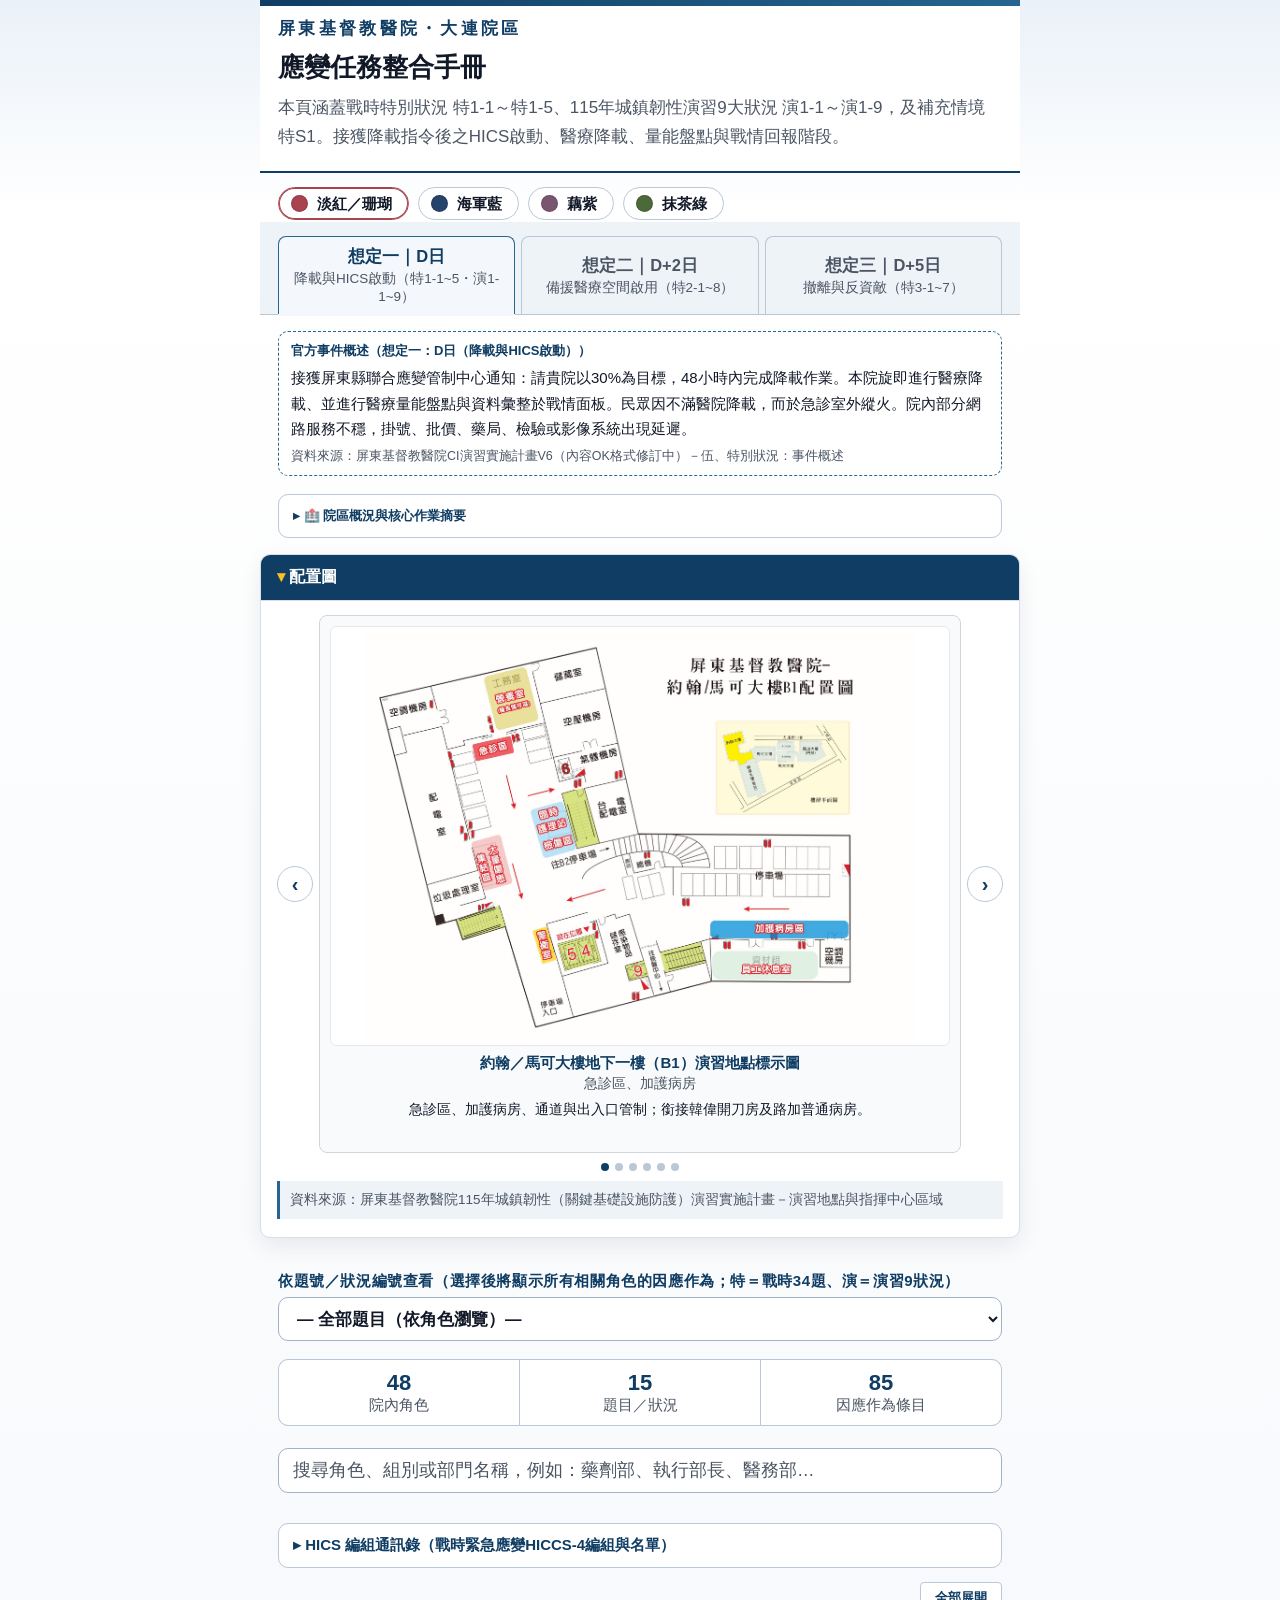
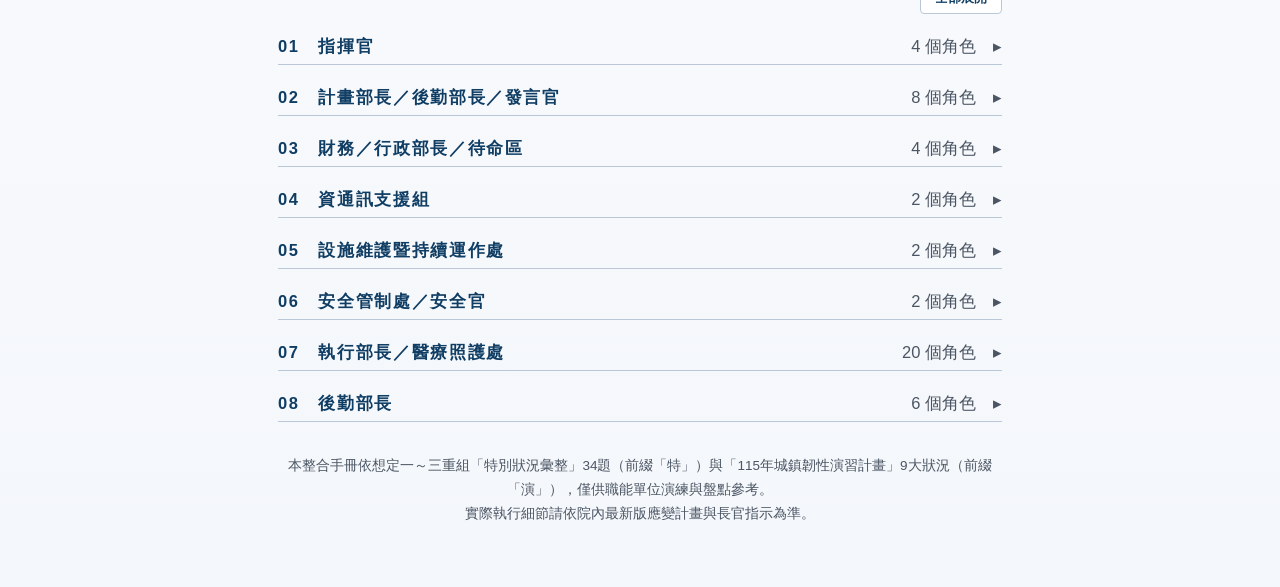
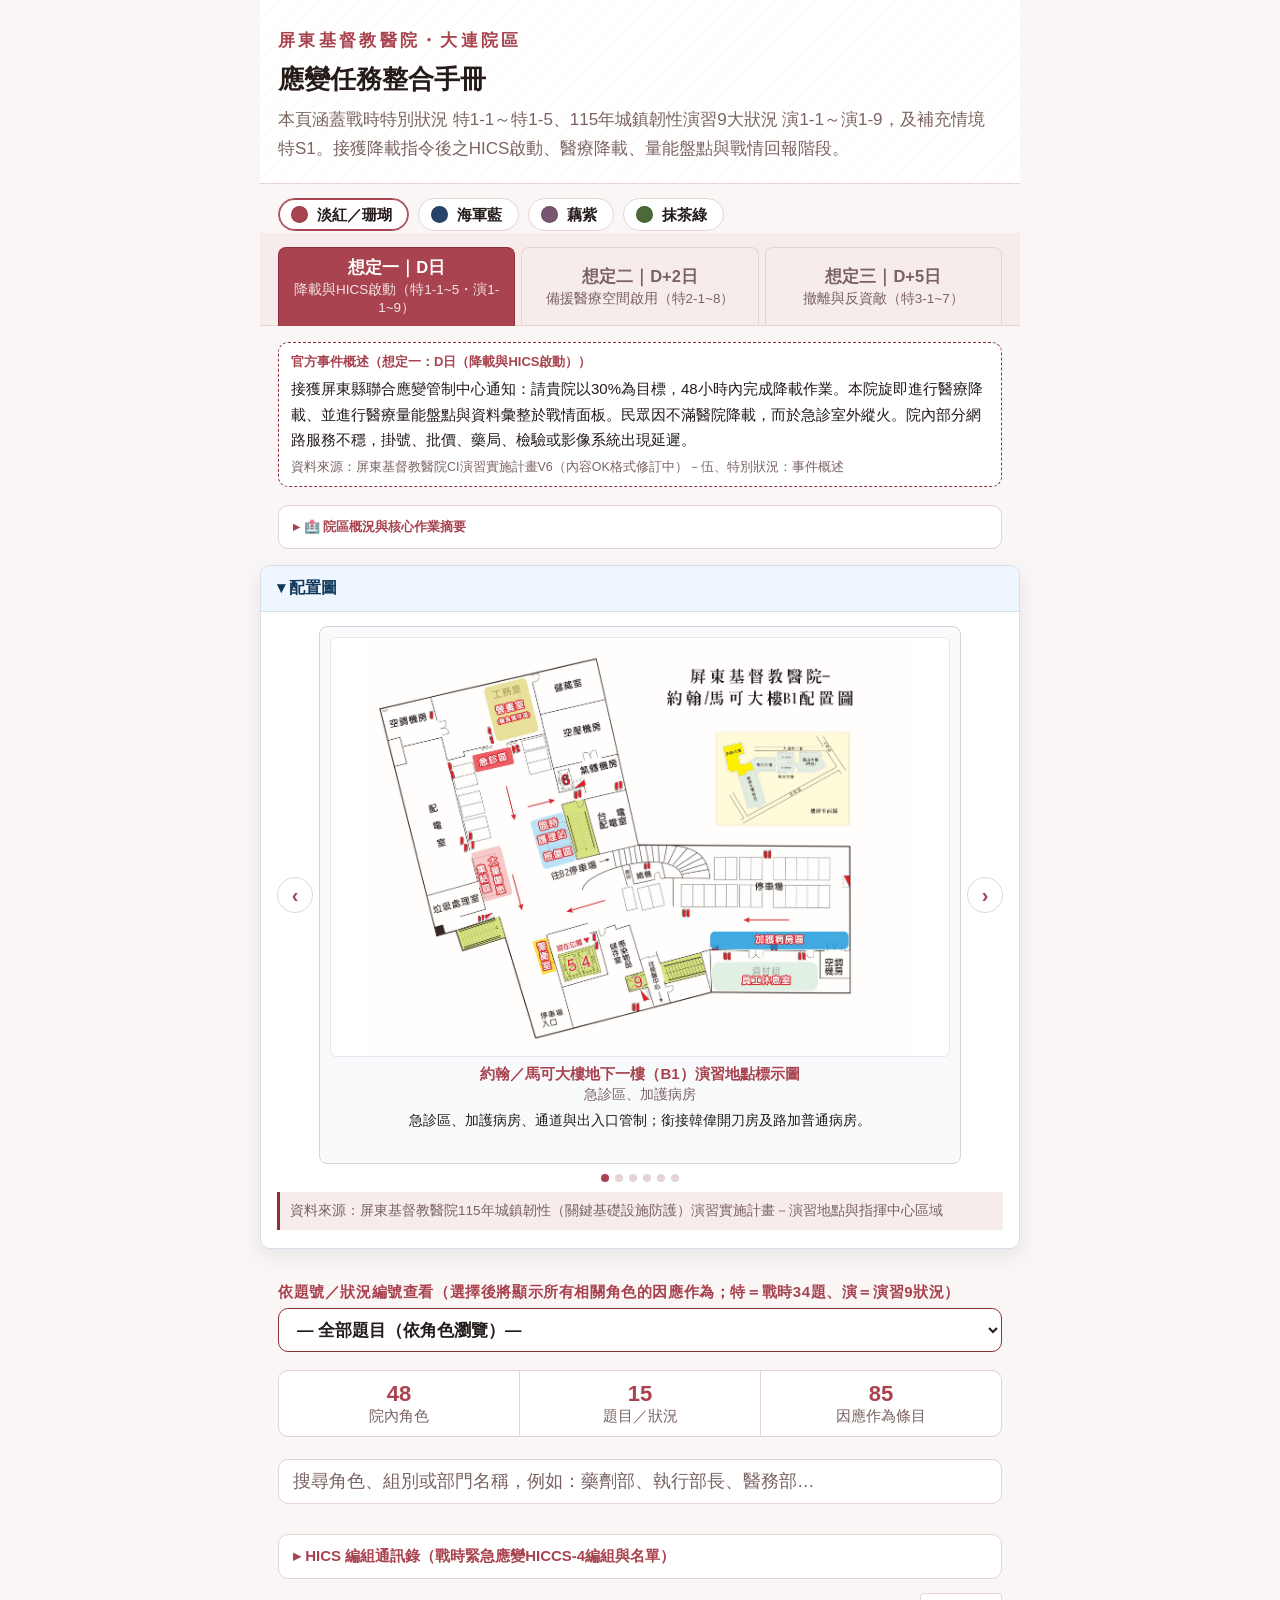
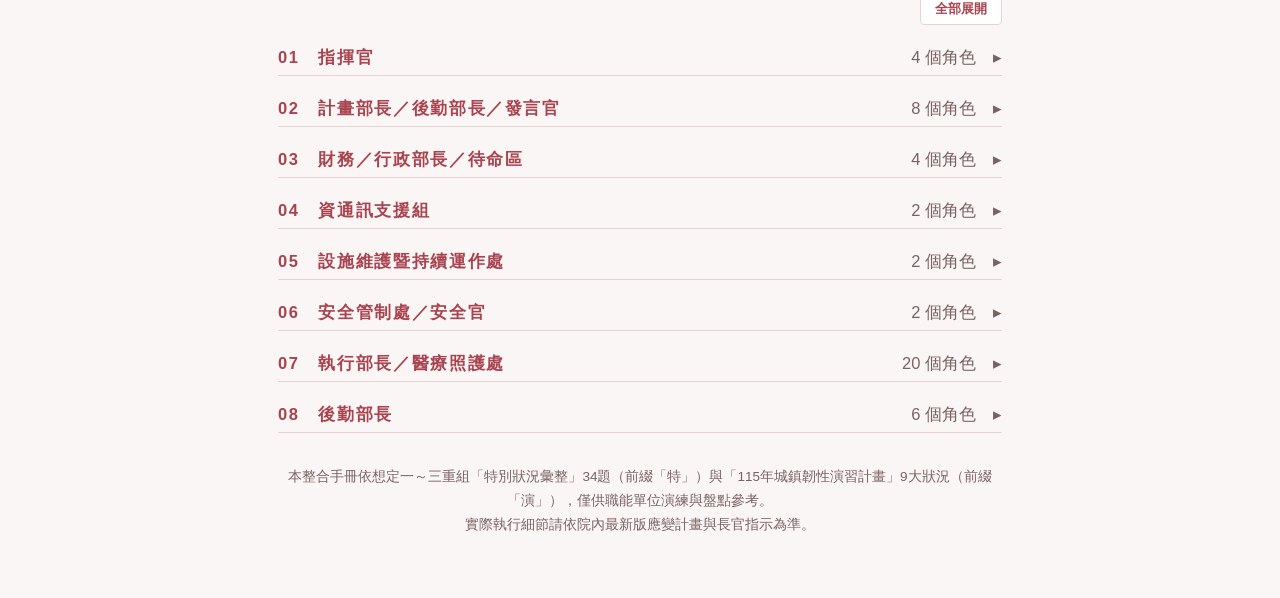
